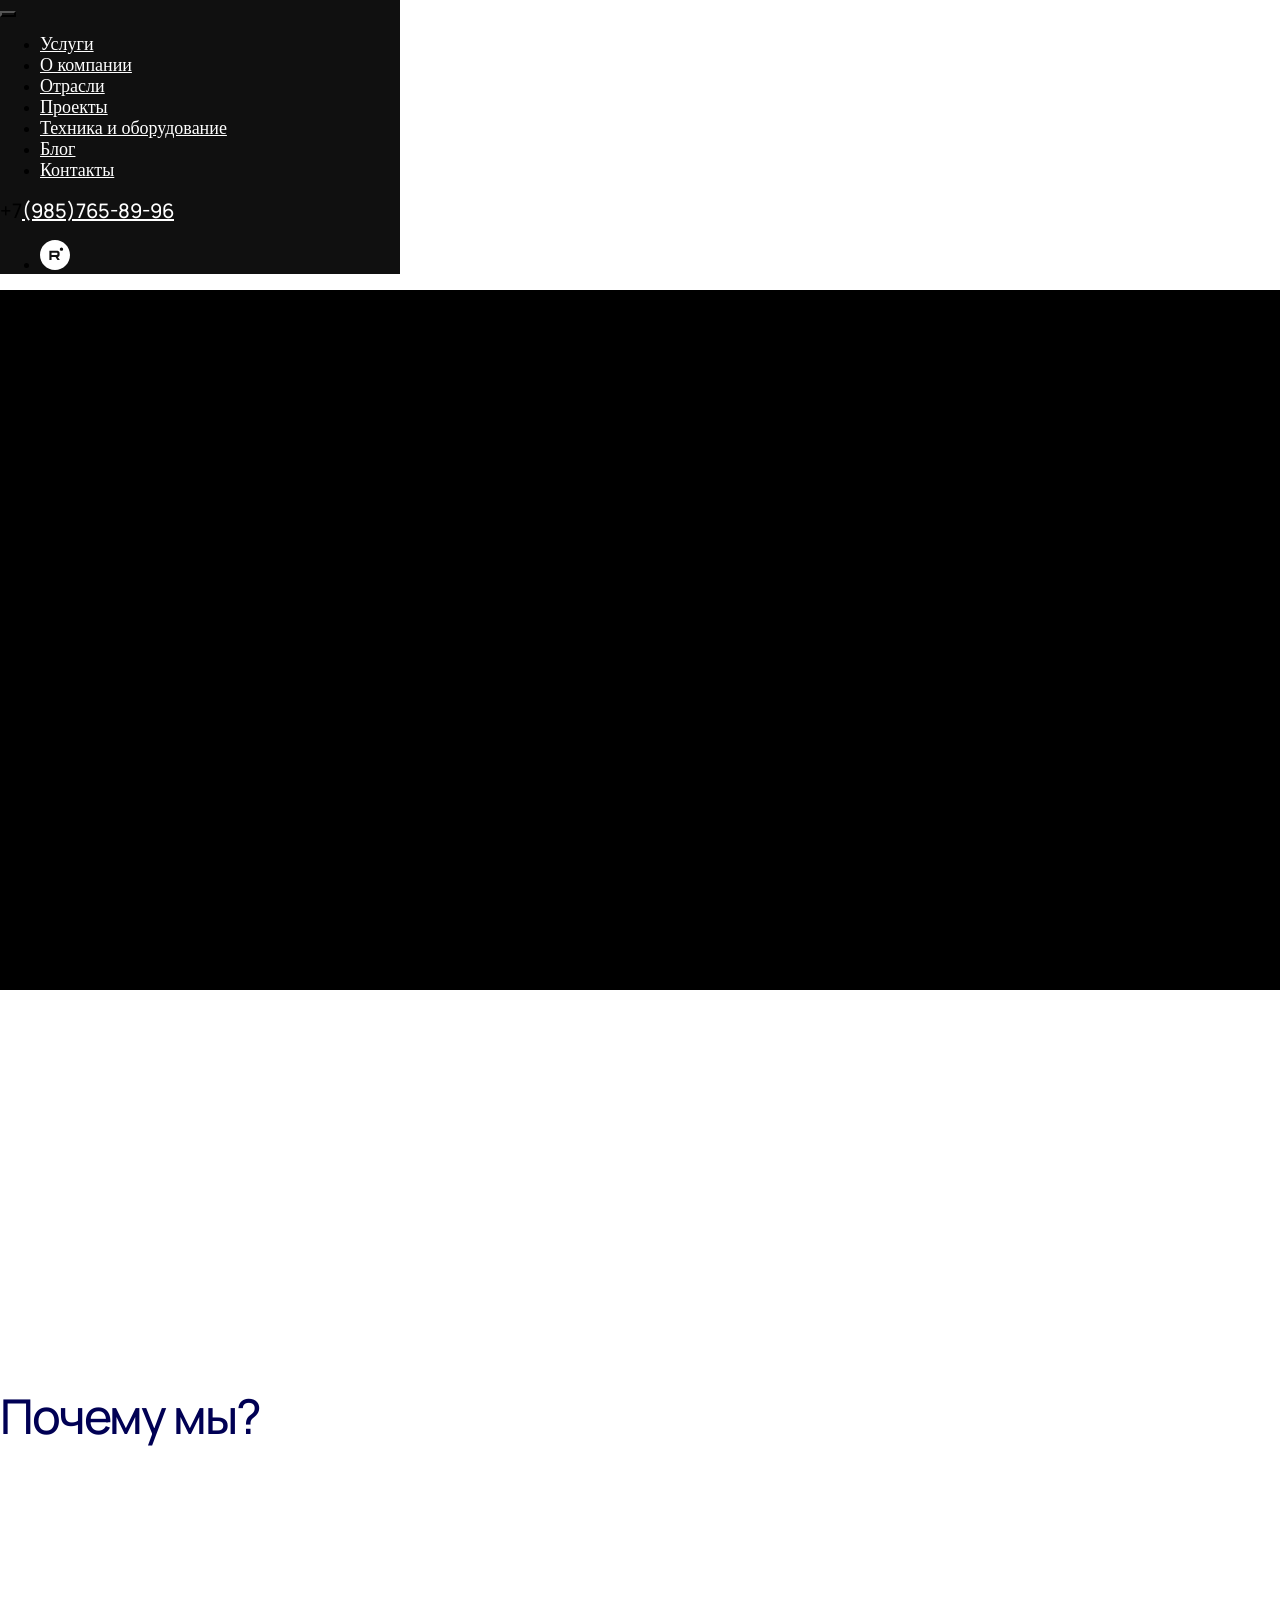
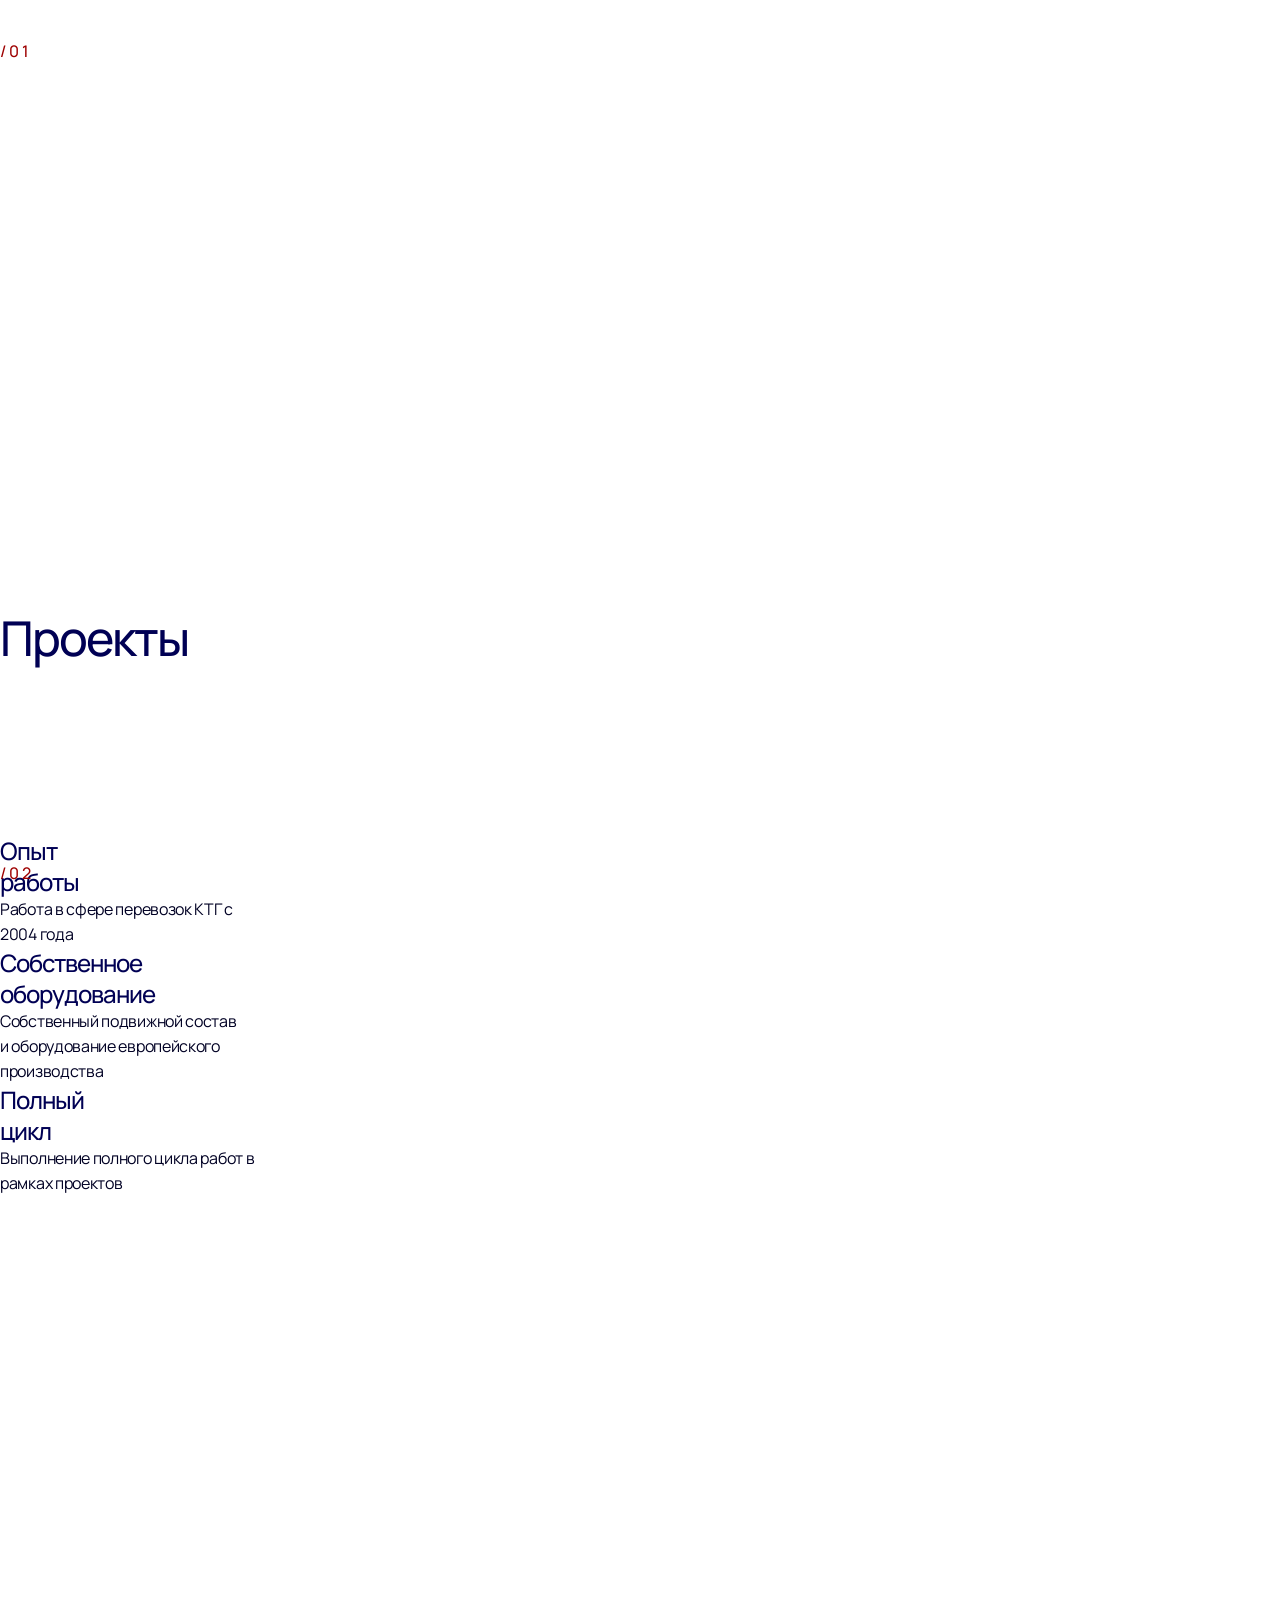
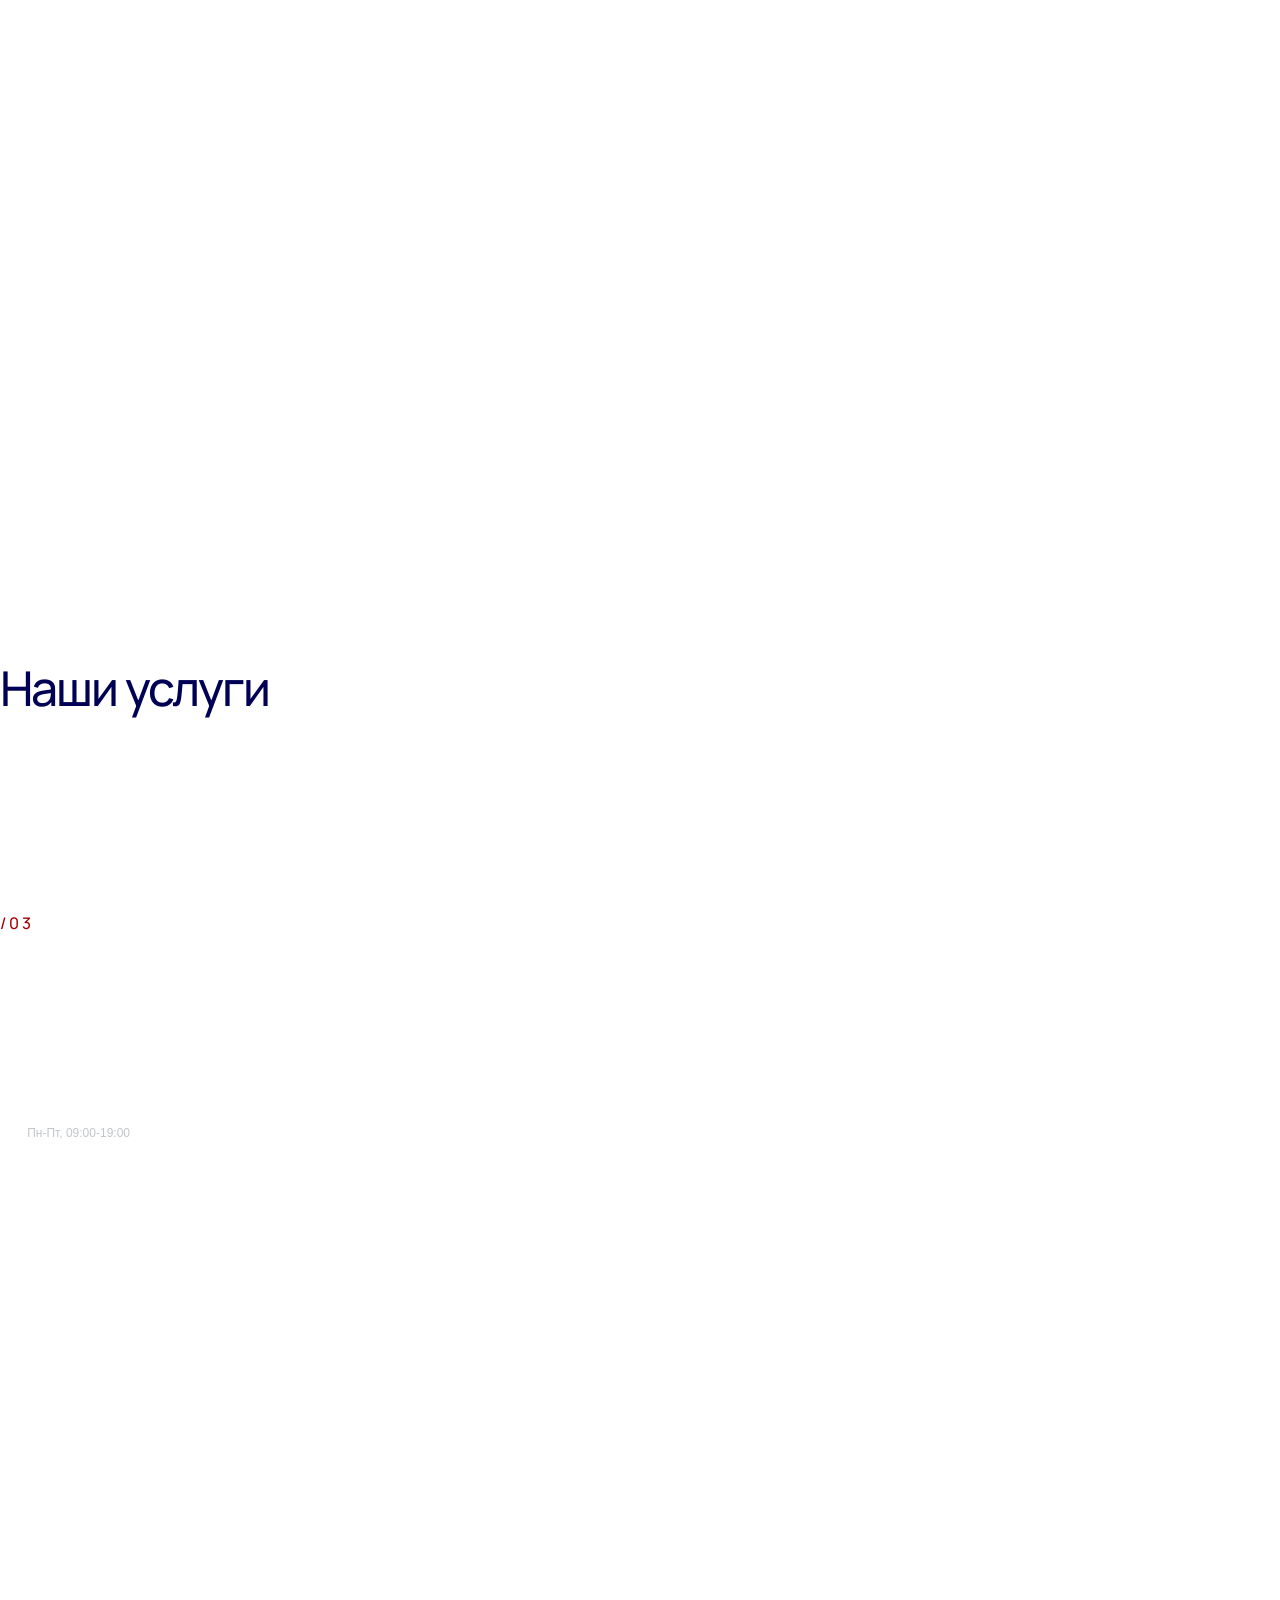
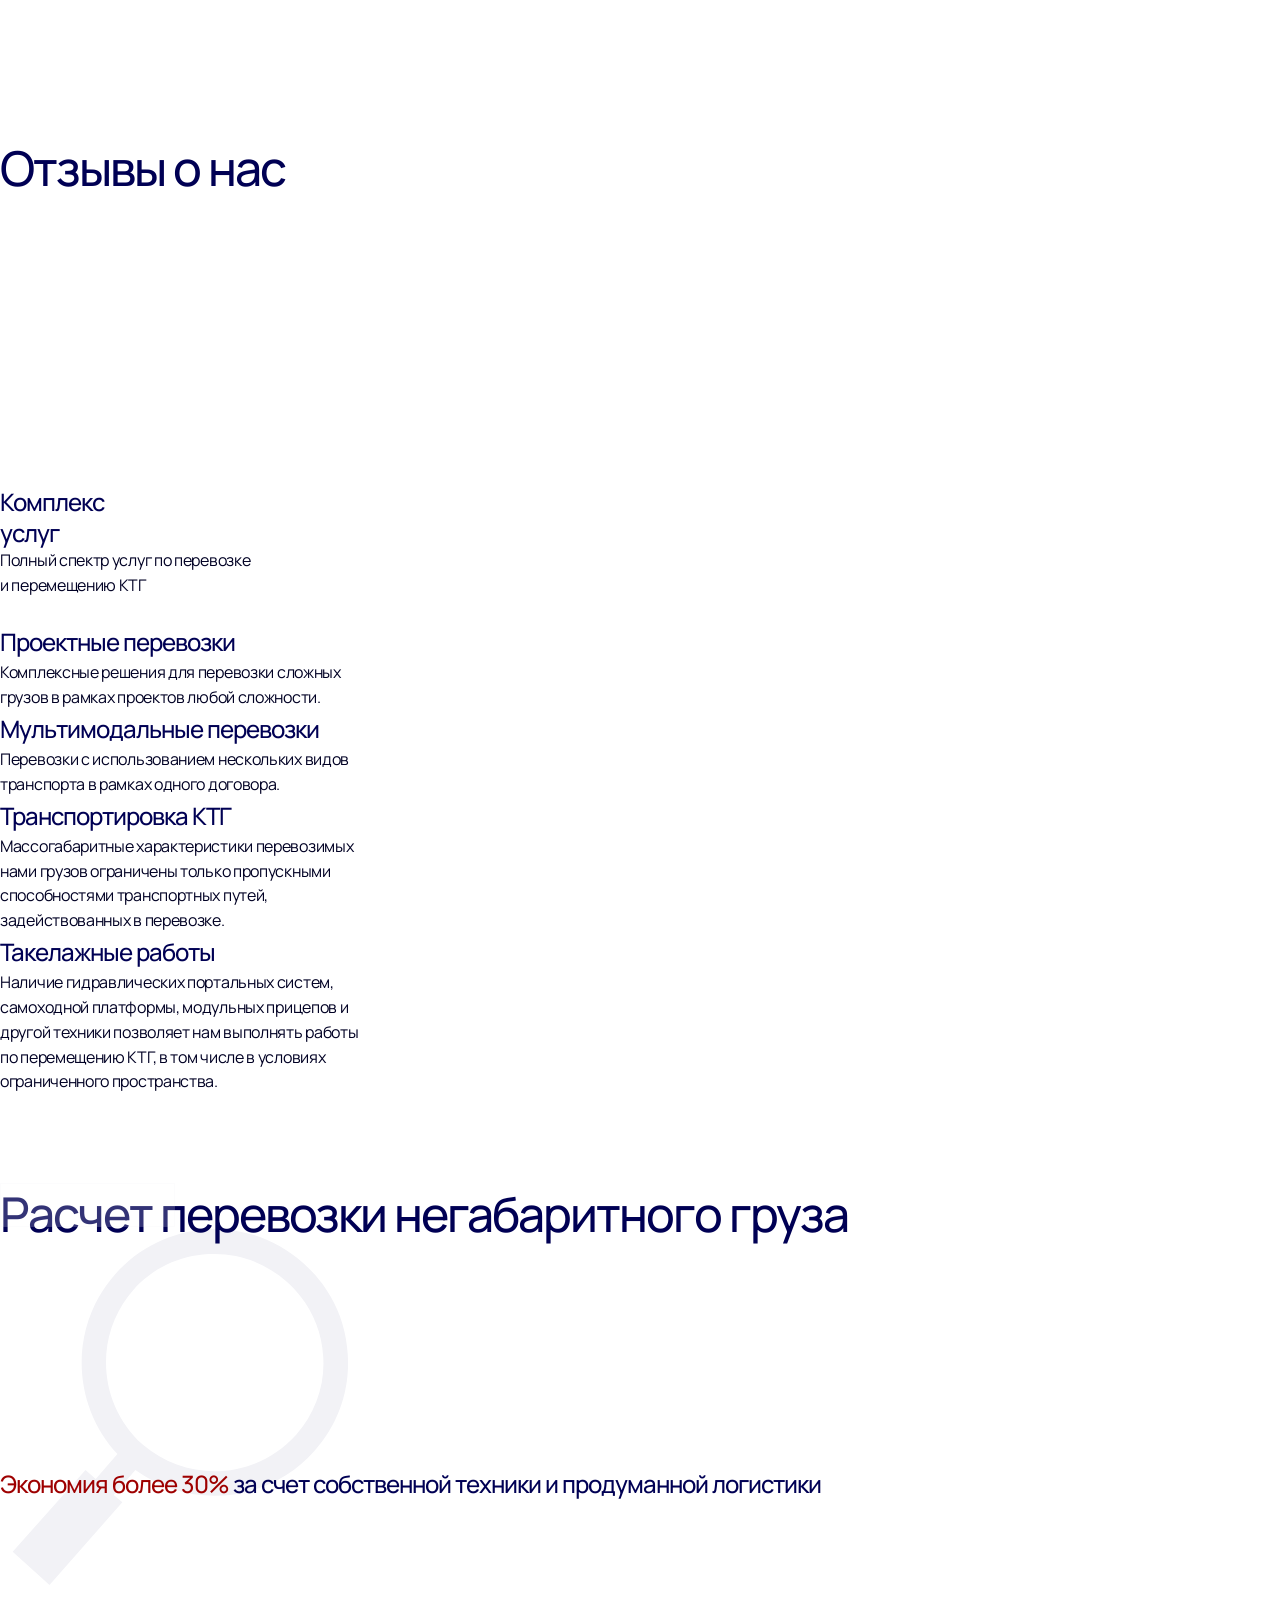
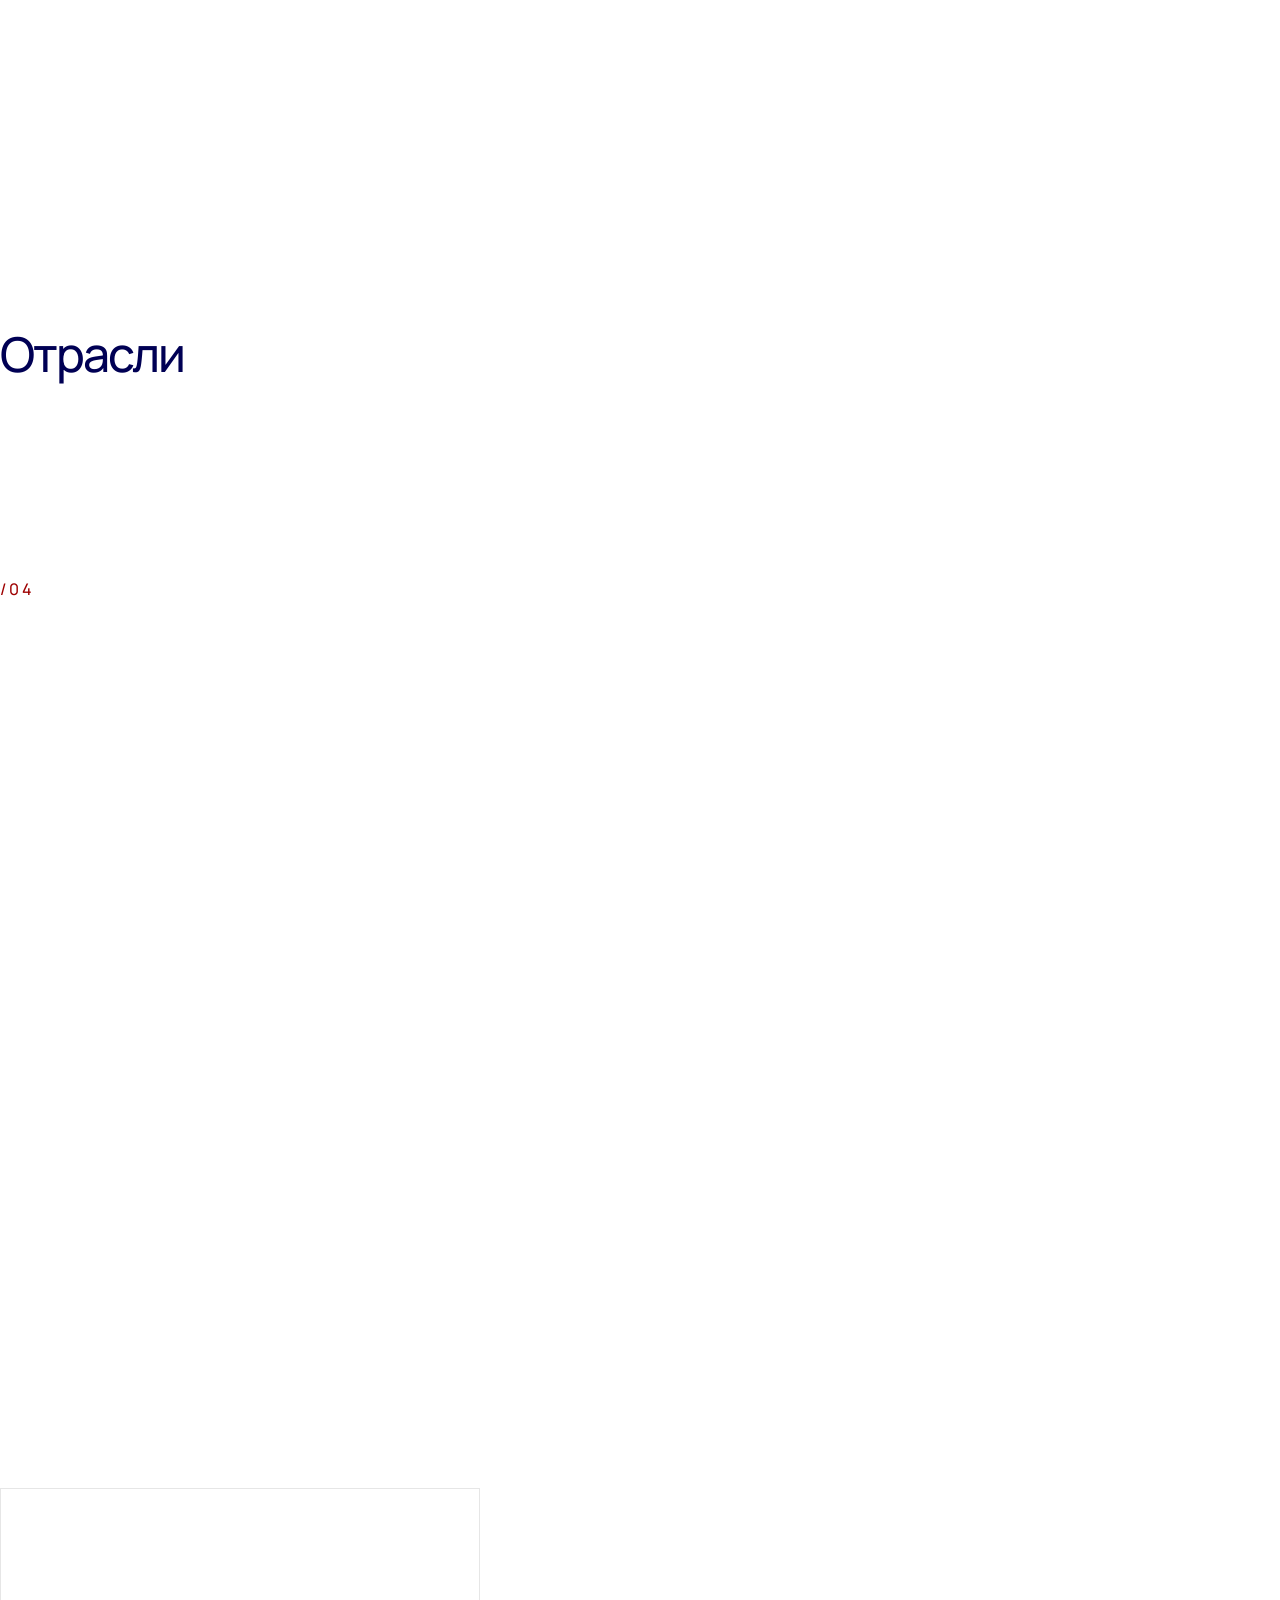
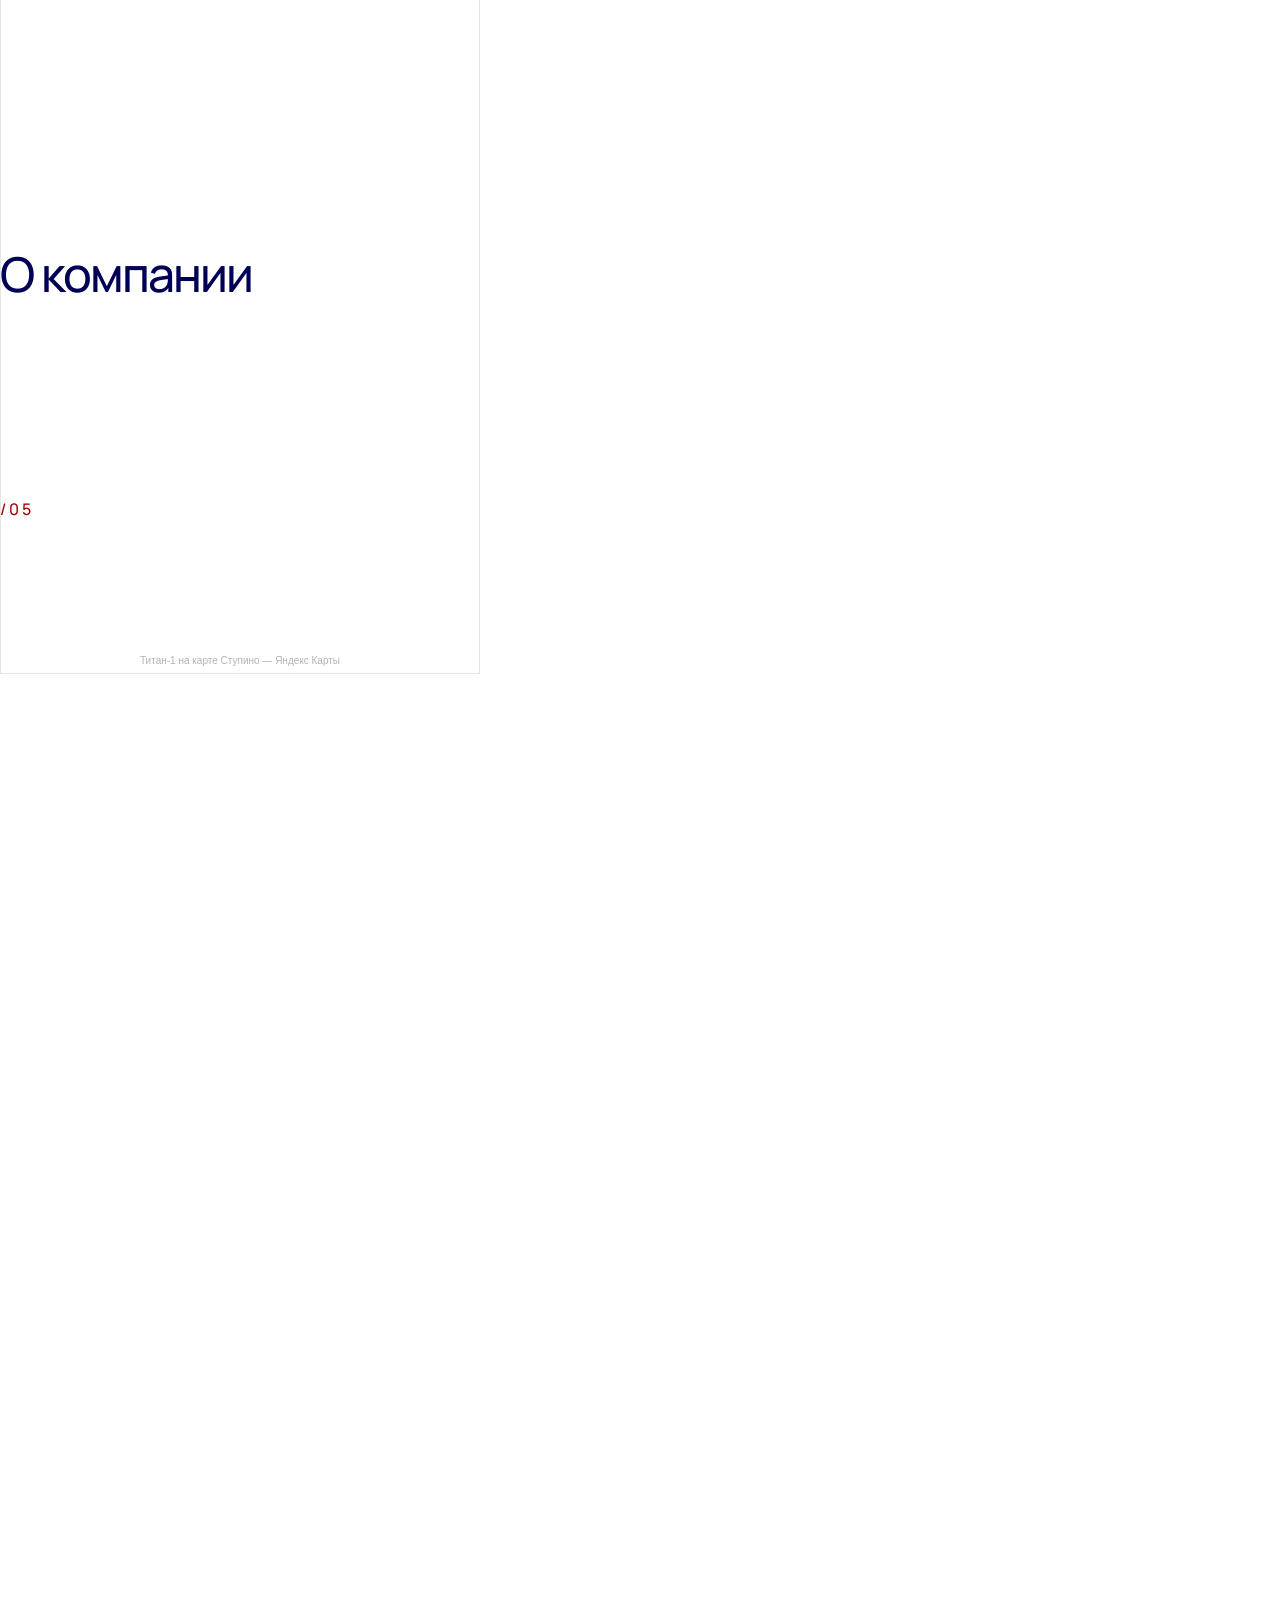
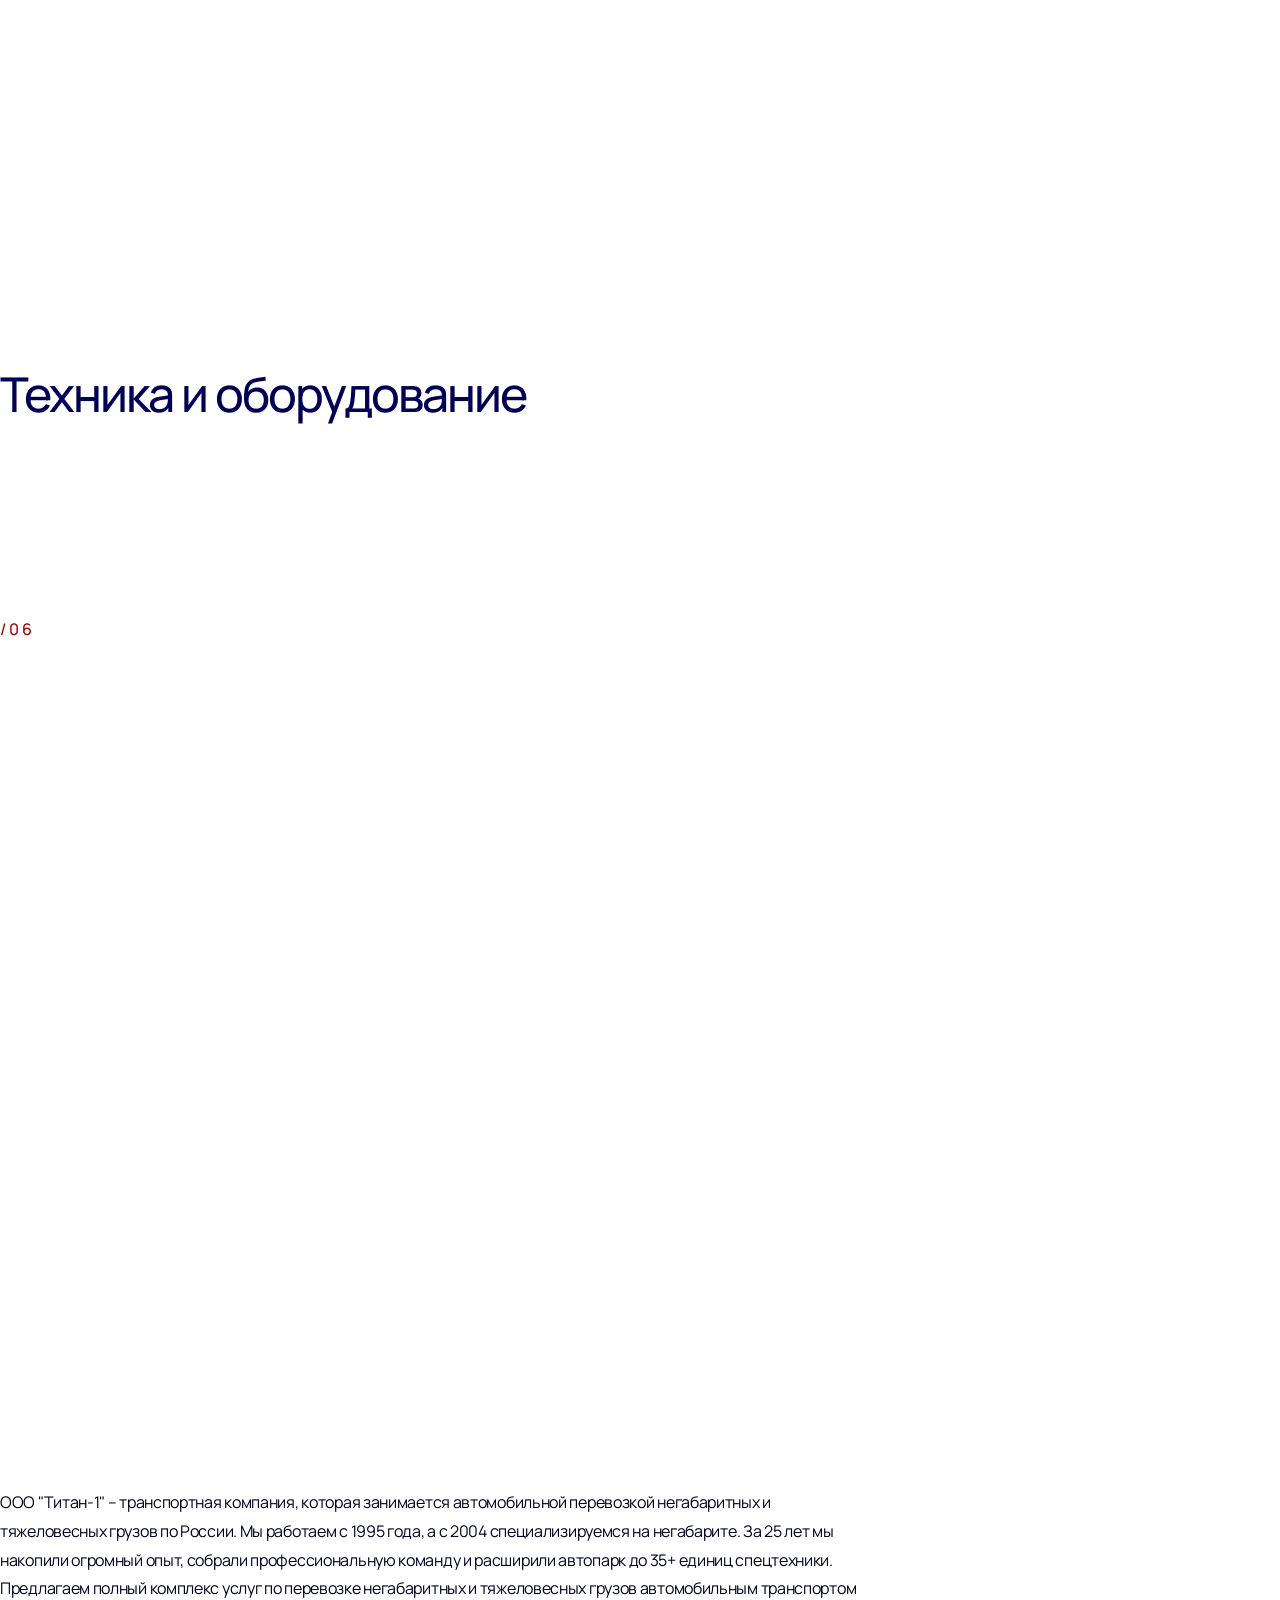
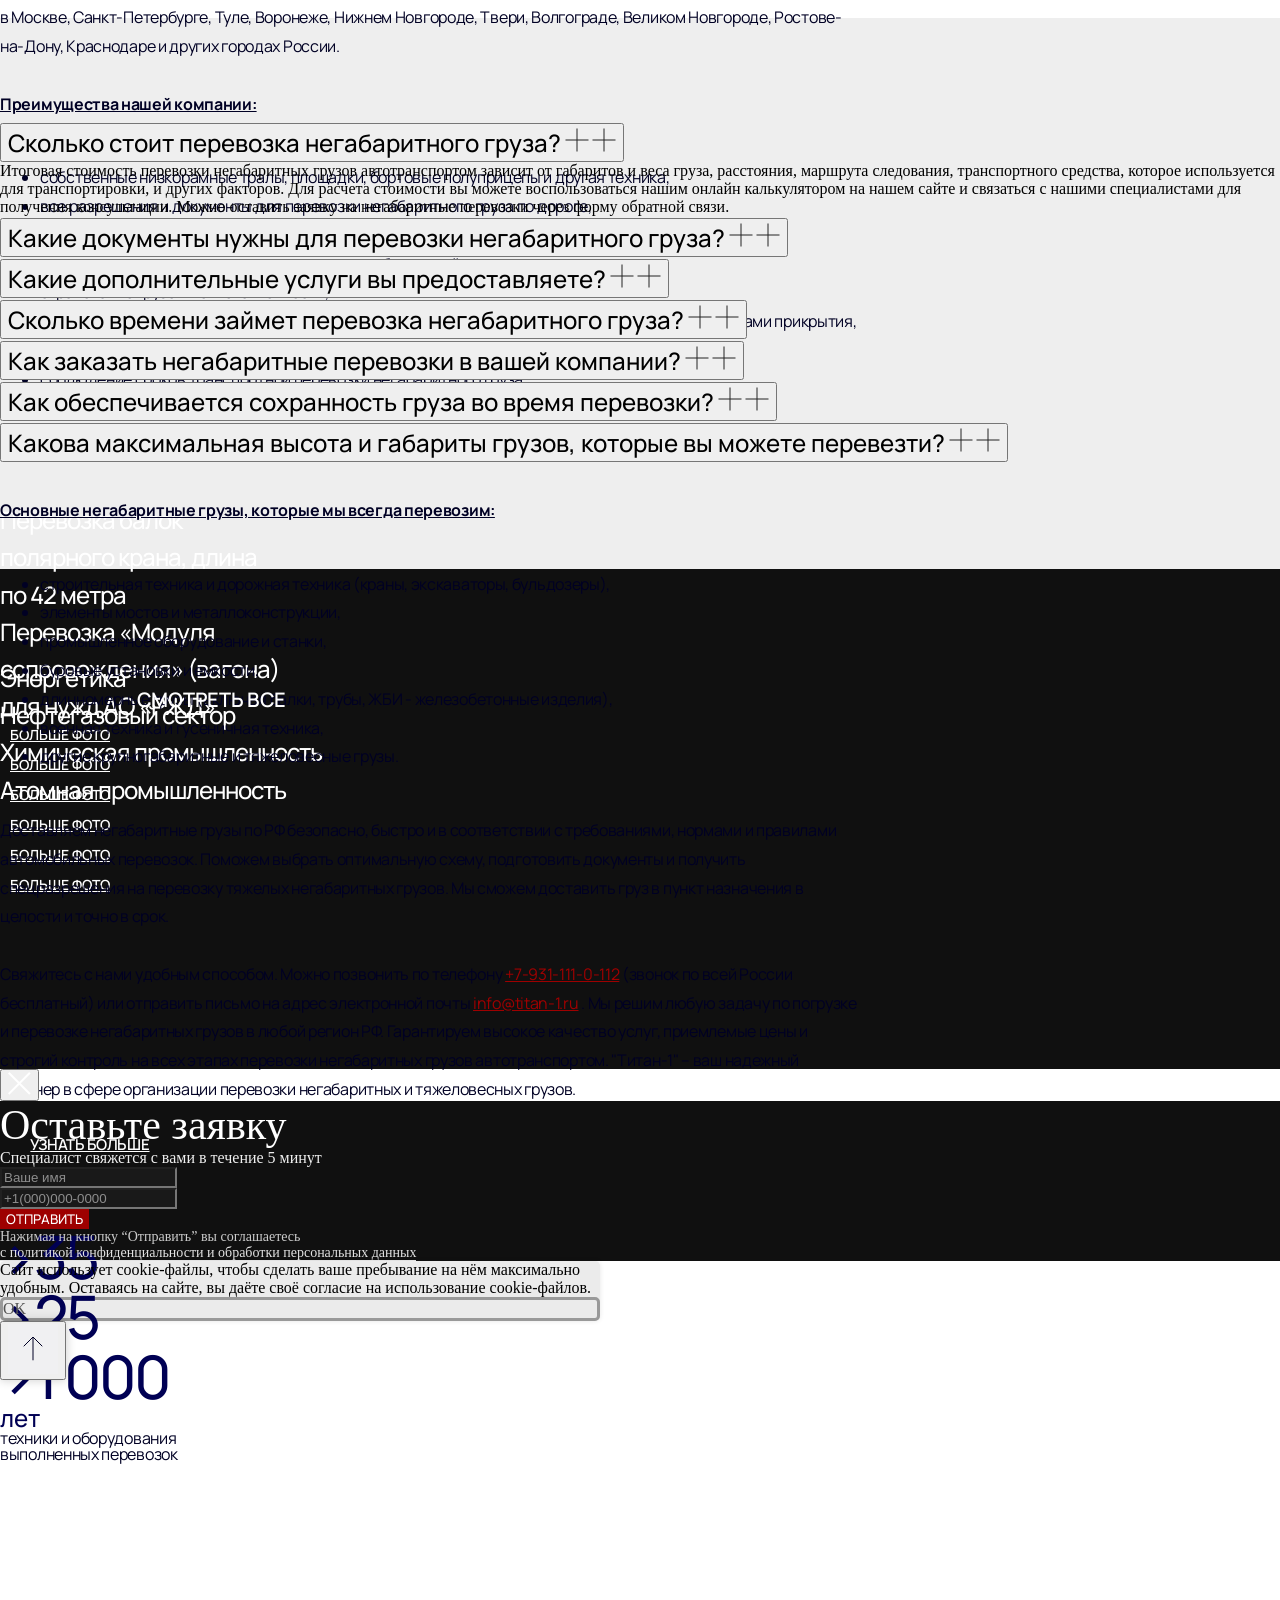
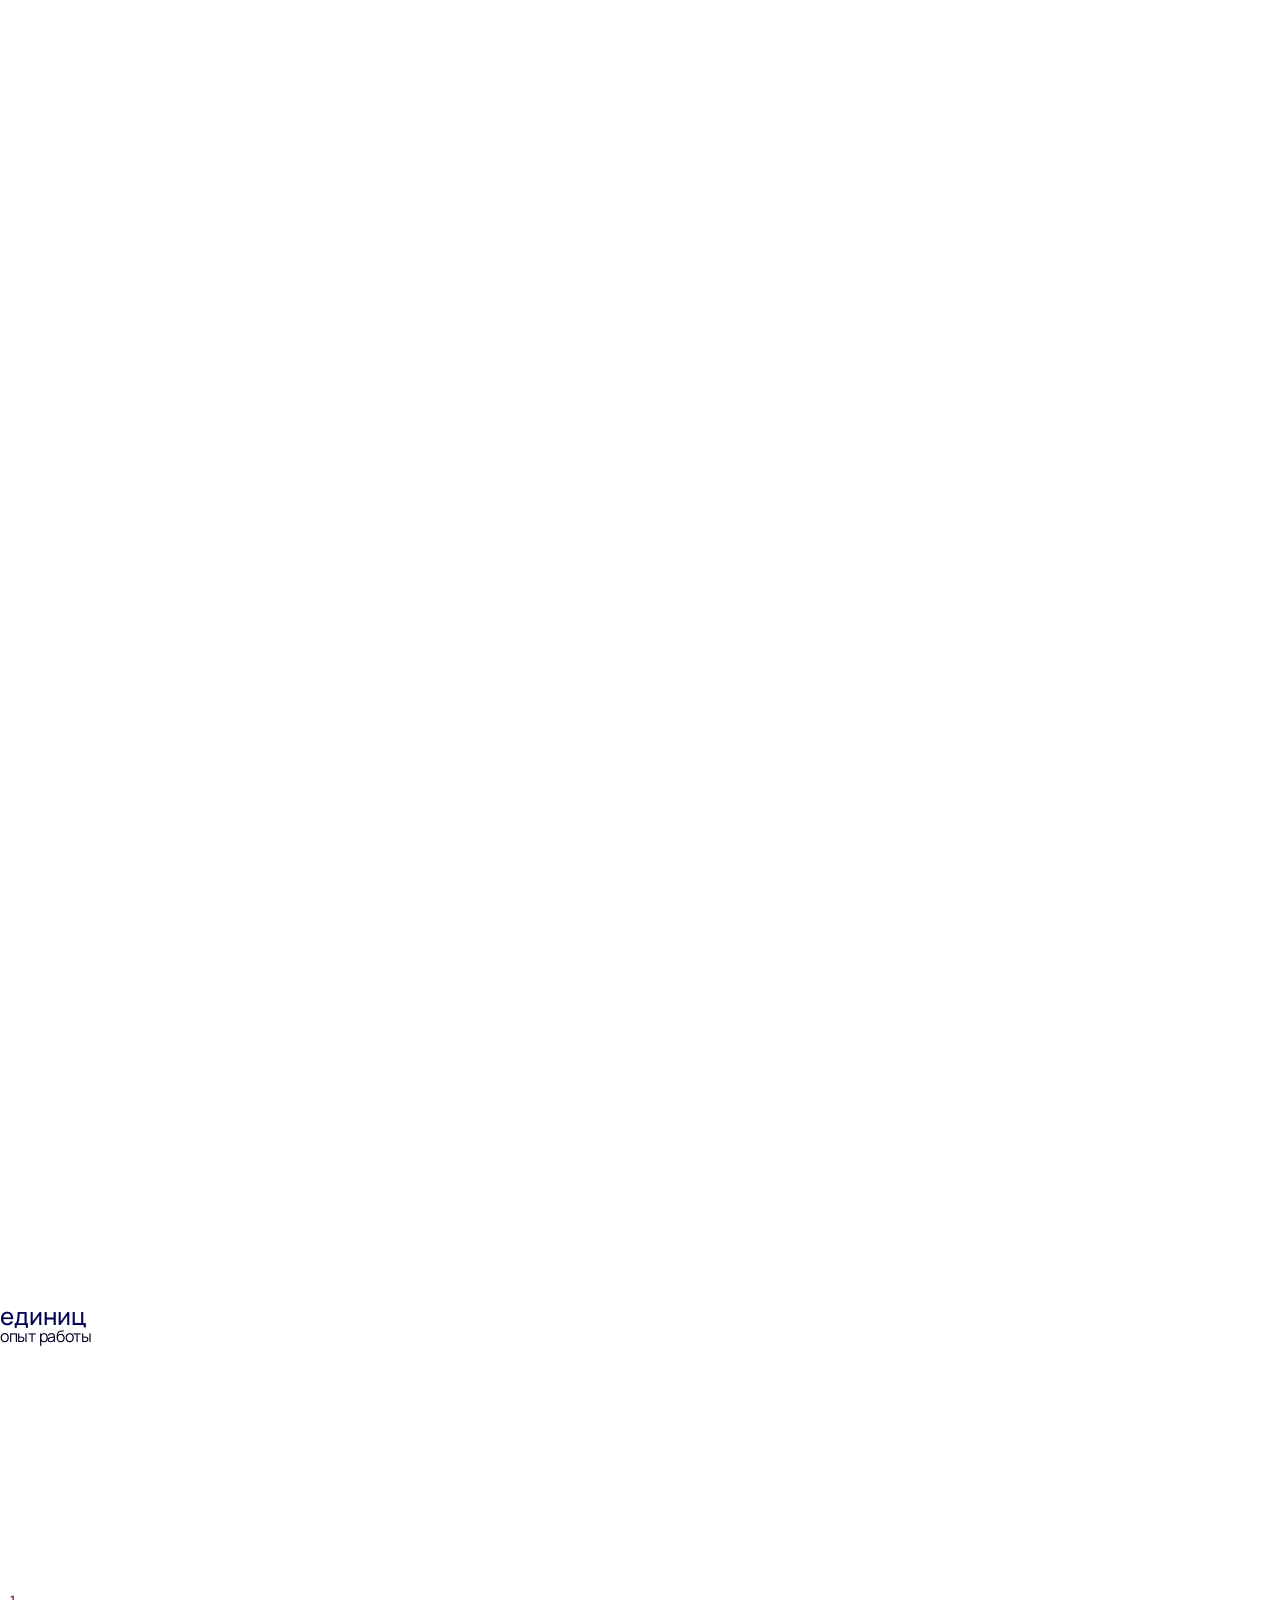
==== index.html @ ffcd38fb "Add files via upload" ====
<!DOCTYPE html> <html> <head> <meta charset="utf-8" /> <meta http-equiv="Content-Type" content="text/html; charset=utf-8" /> <meta name="viewport" content="width=device-width, initial-scale=1.0" /> <meta name="yandex-verification" content="7648b13431cf0b33" /> <!--metatextblock--> <title>Перевозка негабаритных грузов своим автотранспортом по России ǀ Титан-1</title> <meta name="description" content="Перевозка негабаритных грузов по Москве и России от компании Титан-1. Большой опыт, современная техника, оптимальные маршруты доставки. Оперативность, надежность и строгое соблюдение сроков. Закажите негабаритные перевозки по номеру +7-931-111-0-112." /> <meta property="og:url" content="https://titan-1.ru" /> <meta property="og:title" content="Перевозка негабаритных грузов ǀ Доставка по Москве и России ǀ Титан-1" /> <meta property="og:description" content="Перевозка негабаритных грузов по Москве и России от компании Титан-1. Большой опыт, современная техника, оптимальные маршруты доставки. Оперативность, надежность и строгое соблюдение сроков. Закажите негабаритные перевозки в нашей компании по номеру +7 (9" /> <meta property="og:type" content="website" /> <meta property="og:image" content="https://static.tildacdn.com/tild3237-3465-4938-a364-366362383933/titan-1_badge.jpg" /> <link rel="canonical" href="index.html"> <!--/metatextblock--> <meta name="format-detection" content="telephone=no" /> <meta http-equiv="x-dns-prefetch-control" content="on"> <link rel="dns-prefetch" href="https://ws.tildacdn.com"> <link rel="dns-prefetch" href="https://static.tildacdn.com"> <!--favicons--> <link rel="icon" type="image/x-icon" sizes="32x32" href="https://static.tildacdn.com/tild3336-3438-4132-b736-303166326530/titan-1_favicon.svg" media="(prefers-color-scheme: light)"/> <link rel="icon" type="image/x-icon" sizes="32x32" href="https://static.tildacdn.com/tild3265-6465-4565-a565-646432323664/titan-1_favicon_whit.svg" media="(prefers-color-scheme: dark)"/> <link rel="icon" type="image/svg+xml" sizes="any" href="https://static.tildacdn.com/tild3734-3866-4434-b933-393663383332/titan-1_favicon.svg"> <link rel="apple-touch-icon" type="image/png" href="https://static.tildacdn.com/tild6231-3735-4333-b534-376336306336/titan-1_favicon.png"> <link rel="icon" type="image/png" sizes="192x192" href="https://static.tildacdn.com/tild6231-3735-4333-b534-376336306336/titan-1_favicon.png"> <!--/favicons--> <!-- Assets --> <script src="https://neo.tildacdn.com/js/tilda-fallback-1.0.min.js" async charset="utf-8"></script> <link rel="stylesheet" href="https://static.tildacdn.com/css/tilda-grid-3.0.min.css" type="text/css" media="all" onerror="this.loaderr='y';"/> <link rel="stylesheet" href="https://static.tildacdn.com/ws/project7784959/tilda-blocks-page39754876.min.css?t=1776852363" type="text/css" media="all" onerror="this.loaderr='y';" /> <link rel="preconnect" href="https://fonts.gstatic.com"> <link href="https://fonts.googleapis.com/css2?family=Manrope:wght@300;400;500;600;700&subset=latin,cyrillic&display=swap" rel="stylesheet"> <link rel="stylesheet" href="https://static.tildacdn.com/css/tilda-animation-2.0.min.css" type="text/css" media="all" onerror="this.loaderr='y';" /> <link rel="stylesheet" href="https://static.tildacdn.com/css/tilda-menu-widgeticons-1.0.min.css" type="text/css" media="all" onerror="this.loaderr='y';" /> <link rel="stylesheet" href="https://static.tildacdn.com/css/tilda-forms-1.0.min.css" type="text/css" media="all" onerror="this.loaderr='y';" /> <link rel="stylesheet" href="https://static.tildacdn.com/css/tilda-popup-1.1.min.css" type="text/css" media="print" onload="this.media='all';" onerror="this.loaderr='y';" /> <noscript><link rel="stylesheet" href="https://static.tildacdn.com/css/tilda-popup-1.1.min.css" type="text/css" media="all" /></noscript> <script nomodule src="https://static.tildacdn.com/js/tilda-polyfill-1.0.min.js" charset="utf-8"></script> <script type="text/javascript">function t_onReady(func) {if(document.readyState!='loading') {func();} else {document.addEventListener('DOMContentLoaded',func);}}
function t_onFuncLoad(funcName,okFunc,time) {if(typeof window[funcName]==='function') {okFunc();} else {setTimeout(function() {t_onFuncLoad(funcName,okFunc,time);},(time||100));}}function t396_initialScale(t){var e=document.getElementById("rec"+t);if(e){var i=e.querySelector(".t396__artboard");if(i){window.tn_scale_initial_window_width||(window.tn_scale_initial_window_width=document.documentElement.clientWidth);var a=window.tn_scale_initial_window_width,r=[],n,l=i.getAttribute("data-artboard-screens");if(l){l=l.split(",");for(var o=0;o<l.length;o++)r[o]=parseInt(l[o],10)}else r=[320,480,640,960,1200];for(var o=0;o<r.length;o++){var d=r[o];a>=d&&(n=d)}var _="edit"===window.allrecords.getAttribute("data-tilda-mode"),c="center"===t396_getFieldValue(i,"valign",n,r),s="grid"===t396_getFieldValue(i,"upscale",n,r),w=t396_getFieldValue(i,"height_vh",n,r),g=t396_getFieldValue(i,"height",n,r),u=!!window.opr&&!!window.opr.addons||!!window.opera||-1!==navigator.userAgent.indexOf(" OPR/");if(!_&&c&&!s&&!w&&g&&!u){var h=parseFloat((a/n).toFixed(3)),f=[i,i.querySelector(".t396__carrier"),i.querySelector(".t396__filter")],v=Math.floor(parseInt(g,10)*h)+"px",p;i.style.setProperty("--initial-scale-height",v);for(var o=0;o<f.length;o++)f[o].style.setProperty("height","var(--initial-scale-height)");t396_scaleInitial__getElementsToScale(i).forEach((function(t){t.style.zoom=h}))}}}}function t396_scaleInitial__getElementsToScale(t){return t?Array.prototype.slice.call(t.children).filter((function(t){return t&&(t.classList.contains("t396__elem")||t.classList.contains("t396__group"))})):[]}function t396_getFieldValue(t,e,i,a){var r,n=a[a.length-1];if(!(r=i===n?t.getAttribute("data-artboard-"+e):t.getAttribute("data-artboard-"+e+"-res-"+i)))for(var l=0;l<a.length;l++){var o=a[l];if(!(o<=i)&&(r=o===n?t.getAttribute("data-artboard-"+e):t.getAttribute("data-artboard-"+e+"-res-"+o)))break}return r}window.TN_SCALE_INITIAL_VER="1.0",window.tn_scale_initial_window_width=null;</script> <script src="https://static.tildacdn.com/js/jquery-1.10.2.min.js" charset="utf-8" onerror="this.loaderr='y';"></script> <script src="https://static.tildacdn.com/js/tilda-scripts-3.0.min.js" charset="utf-8" defer onerror="this.loaderr='y';"></script> <script src="https://static.tildacdn.com/ws/project7784959/tilda-blocks-page39754876.min.js?t=1776852363" charset="utf-8" async onerror="this.loaderr='y';"></script> <script src="https://static.tildacdn.com/js/tilda-lazyload-1.0.min.js" charset="utf-8" async onerror="this.loaderr='y';"></script> <script src="https://static.tildacdn.com/js/tilda-animation-2.0.min.js" charset="utf-8" async onerror="this.loaderr='y';"></script> <script src="https://static.tildacdn.com/js/tilda-menu-1.0.min.js" charset="utf-8" async onerror="this.loaderr='y';"></script> <script src="https://static.tildacdn.com/js/tilda-menu-widgeticons-1.0.min.js" charset="utf-8" async onerror="this.loaderr='y';"></script> <script src="https://static.tildacdn.com/js/tilda-zero-1.1.min.js" charset="utf-8" async onerror="this.loaderr='y';"></script> <script src="https://static.tildacdn.com/js/tilda-forms-1.0.min.js" charset="utf-8" async onerror="this.loaderr='y';"></script> <script src="https://static.tildacdn.com/js/tilda-popup-1.0.min.js" charset="utf-8" async onerror="this.loaderr='y';"></script> <script src="https://static.tildacdn.com/js/tilda-zero-forms-1.0.min.js" charset="utf-8" async onerror="this.loaderr='y';"></script> <script src="https://static.tildacdn.com/js/tilda-animation-sbs-1.0.min.js" charset="utf-8" async onerror="this.loaderr='y';"></script> <script src="https://static.tildacdn.com/js/tilda-zero-scale-1.0.min.js" charset="utf-8" async onerror="this.loaderr='y';"></script> <script src="https://static.tildacdn.com/js/tilda-skiplink-1.0.min.js" charset="utf-8" async onerror="this.loaderr='y';"></script> <script src="https://static.tildacdn.com/js/tilda-events-1.0.min.js" charset="utf-8" async onerror="this.loaderr='y';"></script> <!-- nominify begin --><meta name="google-site-verification" content="UZShu1niKLk84uFcO-FVJx3WVM7cpMxiiZ5kRpmUTmI" /> <!-- Yandex.Metrika counter 95854518 --> <script>
  window.addEventListener("load", function() {
    setTimeout(() => {
      (function(m,e,t,r,i,k,a){m[i]=m[i]||function(){(m[i].a=m[i].a||[]).push(arguments)};m[i].l=1*new Date();for (var j = 0; j < document.scripts.length; j++) {if (document.scripts[j].src === r) { return; }}k=e.createElement(t),a=e.getElementsByTagName(t)[0],k.defer=1,k.src=r,a.parentNode.insertBefore(k,a)})(window, document, 'script', 'https://mc.yandex.ru/metrika/tag.js', 'ym');ym(95854518, 'init', {clickmap:true,trackLinks:true,accurateTrackBounce:true,webvisor: true,});
    }, 2500)
  });
</script> <!-- / Yandex.Metrika counter 95854518 --><!-- nominify end --><!-- nominify begin --><script type="application/ld+json">
{
	"@context": "http://schema.org/",
	"@type": "Product",
	"name": "Негабаритные грузоперевозки",
	"image": "https://static.tildacdn.com/tild6533-6662-4662-a461-316335663965/titan-1_logo_white_2.svg",
	"description": "Перевозки негабаритных грузов по Москве и Центральной части России",
	"brand": {
		"@type": "Brand",
		"name": "Титан-1"
	},
	"aggregateRating": {
		"@type": "AggregateRating",
		"ratingValue" : "5",
		"ratingCount" : "30",
		"reviewCount" : "25",
		"worstRating" : "1",
		"bestRating" : "5"
	}
}
</script><!-- nominify end --><script type="text/javascript">window.dataLayer=window.dataLayer||[];</script> <script type="text/javascript">(function() {if((/bot|google|yandex|baidu|bing|msn|duckduckbot|teoma|slurp|crawler|spider|robot|crawling|facebook/i.test(navigator.userAgent))===false&&typeof(sessionStorage)!='undefined'&&sessionStorage.getItem('visited')!=='y'&&document.visibilityState){var style=document.createElement('style');style.type='text/css';style.innerHTML='@media screen and (min-width: 980px) {.t-records {opacity: 0;}.t-records_animated {-webkit-transition: opacity ease-in-out .2s;-moz-transition: opacity ease-in-out .2s;-o-transition: opacity ease-in-out .2s;transition: opacity ease-in-out .2s;}.t-records.t-records_visible {opacity: 1;}}';document.getElementsByTagName('head')[0].appendChild(style);function t_setvisRecs(){var alr=document.querySelectorAll('.t-records');Array.prototype.forEach.call(alr,function(el) {el.classList.add("t-records_animated");});setTimeout(function() {Array.prototype.forEach.call(alr,function(el) {el.classList.add("t-records_visible");});sessionStorage.setItem("visited","y");},400);}
document.addEventListener('DOMContentLoaded',t_setvisRecs);}})();</script></head> <body class="t-body" style="margin:0;"> <!--allrecords--> <div id="allrecords" class="t-records" data-hook="blocks-collection-content-node" data-tilda-project-id="7784959" data-tilda-page-id="39754876" data-tilda-formskey="71aea5ee881aec0d23d88a8a87784959" data-tilda-cookie="no" data-tilda-lazy="yes" data-tilda-root-zone="com" data-tilda-project-headcode="yes" data-tilda-page-headcode="yes" data-tilda-project-country="RU"> <div id="rec643030869" class="r t-rec t-rec_pb_0" style="padding-bottom:0px; " data-animationappear="off" data-record-type="131"> <!-- T123 --> <div class="t123"> <div class="t-container_100 "> <div class="t-width t-width_100 "> <!-- nominify begin --> <script>
    var __assign=this&&this.__assign||function(){return(__assign=Object.assign||function(t){for(var i,a=1,s=arguments.length;a<s;a++)for(var n in i=arguments[a])Object.prototype.hasOwnProperty.call(i,n)&&(t[n]=i[n]);return t}).apply(this,arguments)},CountUp=function(){function t(t,i,a){var s=this;this.target=t,this.endVal=i,this.options=a,this.version="2.0.4",this.defaults={startVal:0,decimalPlaces:0,duration:2,useEasing:!0,useGrouping:!0,smartEasingThreshold:999,smartEasingAmount:333,separator:",",decimal:".",prefix:"",suffix:""},this.finalEndVal=null,this.useEasing=!0,this.countDown=!1,this.error="",this.startVal=0,this.paused=!0,this.count=function(t){s.startTime||(s.startTime=t);var i=t-s.startTime;s.remaining=s.duration-i,s.useEasing?s.countDown?s.frameVal=s.startVal-s.easingFn(i,0,s.startVal-s.endVal,s.duration):s.frameVal=s.easingFn(i,s.startVal,s.endVal-s.startVal,s.duration):s.countDown?s.frameVal=s.startVal-(s.startVal-s.endVal)*(i/s.duration):s.frameVal=s.startVal+(s.endVal-s.startVal)*(i/s.duration),s.countDown?s.frameVal=s.frameVal<s.endVal?s.endVal:s.frameVal:s.frameVal=s.frameVal>s.endVal?s.endVal:s.frameVal,s.frameVal=Math.round(s.frameVal*s.decimalMult)/s.decimalMult,s.printValue(s.frameVal),i<s.duration?s.rAF=requestAnimationFrame(s.count):null!==s.finalEndVal?s.update(s.finalEndVal):s.callback&&s.callback()},this.formatNumber=function(t){var i,a,n,e,r,o=t<0?"-":"";if(i=Math.abs(t).toFixed(s.options.decimalPlaces),n=(a=(i+="").split("."))[0],e=a.length>1?s.options.decimal+a[1]:"",s.options.useGrouping){r="";for(var l=0,h=n.length;l<h;++l)0!==l&&l%3==0&&(r=s.options.separator+r),r=n[h-l-1]+r;n=r}return s.options.numerals&&s.options.numerals.length&&(n=n.replace(/[0-9]/g,function(t){return s.options.numerals[+t]}),e=e.replace(/[0-9]/g,function(t){return s.options.numerals[+t]})),o+s.options.prefix+n+e+s.options.suffix},this.easeOutExpo=function(t,i,a,s){return a*(1-Math.pow(2,-10*t/s))*1024/1023+i},this.options=__assign({},this.defaults,a),this.formattingFn=this.options.formattingFn?this.options.formattingFn:this.formatNumber,this.easingFn=this.options.easingFn?this.options.easingFn:this.easeOutExpo,this.startVal=this.validateValue(this.options.startVal),this.frameVal=this.startVal,this.endVal=this.validateValue(i),this.options.decimalPlaces=Math.max(this.options.decimalPlaces),this.decimalMult=Math.pow(10,this.options.decimalPlaces),this.resetDuration(),this.options.separator=String(this.options.separator),this.useEasing=this.options.useEasing,""===this.options.separator&&(this.options.useGrouping=!1),this.el="string"==typeof t?document.getElementById(t):t,this.el?this.printValue(this.startVal):this.error="[CountUp] target is null or undefined"}return t.prototype.determineDirectionAndSmartEasing=function(){var t=this.finalEndVal?this.finalEndVal:this.endVal;this.countDown=this.startVal>t;var i=t-this.startVal;if(Math.abs(i)>this.options.smartEasingThreshold){this.finalEndVal=t;var a=this.countDown?1:-1;this.endVal=t+a*this.options.smartEasingAmount,this.duration=this.duration/2}else this.endVal=t,this.finalEndVal=null;this.finalEndVal?this.useEasing=!1:this.useEasing=this.options.useEasing},t.prototype.start=function(t){this.error||(this.callback=t,this.duration>0?(this.determineDirectionAndSmartEasing(),this.paused=!1,this.rAF=requestAnimationFrame(this.count)):this.printValue(this.endVal))},t.prototype.pauseResume=function(){this.paused?(this.startTime=null,this.duration=this.remaining,this.startVal=this.frameVal,this.determineDirectionAndSmartEasing(),this.rAF=requestAnimationFrame(this.count)):cancelAnimationFrame(this.rAF),this.paused=!this.paused},t.prototype.reset=function(){cancelAnimationFrame(this.rAF),this.paused=!0,this.resetDuration(),this.startVal=this.validateValue(this.options.startVal),this.frameVal=this.startVal,this.printValue(this.startVal)},t.prototype.update=function(t){cancelAnimationFrame(this.rAF),this.startTime=null,this.endVal=this.validateValue(t),this.endVal!==this.frameVal&&(this.startVal=this.frameVal,this.finalEndVal||this.resetDuration(),this.determineDirectionAndSmartEasing(),this.rAF=requestAnimationFrame(this.count))},t.prototype.printValue=function(t){var i=this.formattingFn(t);"INPUT"===this.el.tagName?this.el.value=i:"text"===this.el.tagName||"tspan"===this.el.tagName?this.el.textContent=i:this.el.innerHTML=i},t.prototype.ensureNumber=function(t){return"number"==typeof t&&!isNaN(t)},t.prototype.validateValue=function(t){var i=Number(t);return this.ensureNumber(i)?i:(this.error="[CountUp] invalid start or end value: "+t,null)},t.prototype.resetDuration=function(){this.startTime=null,this.duration=1e3*Number(this.options.duration),this.remaining=this.duration},t}();
function checkVisible(elm, bottom) {bottom = bottom || 0;var rect = elm.getBoundingClientRect();var viewHeight = Math.max(document.documentElement.clientHeight, window.innerHeight);return !(rect.bottom < 0 || rect.top - viewHeight >= bottom);}
</script> <!-- nominify end --> </div> </div> </div> </div> <div id="rec643030870" class="r t-rec t-rec_pt_0 t-rec_pb_0" style="padding-top:0px;padding-bottom:0px; " data-animationappear="off" data-record-type="131"> <!-- T123 --> <div class="t123"> <div class="t-container_100 "> <div class="t-width t-width_100 "> <!-- nominify begin --> <script>
    // $("body").css("overflow","hidden");
    $(document).ready(function() {
        setTimeout(function() {
            // $("#rec643030866").delay(2500).fadeOut('slow'); 
            // $("body").css("overflow","");
            window.dispatchEvent(new Event('resize'));
        }, 3000);
    });
    $(window).on('load', function () {
        // $("#rec643030866").delay(2500).fadeOut('slow');
        setTimeout(function() {  
        // $("body").css("overflow","hidden"); 
        window.dispatchEvent(new Event('resize'));    
        }, 400);
    });
</script> <!-- nominify end --> </div> </div> </div> </div> <div id="rec772213741" class="r t-rec" style=" " data-animationappear="off" data-record-type="131"> <!-- T123 --> <div class="t123"> <div class="t-container_100 "> <div class="t-width t-width_100 "> <!-- nominify begin --> <script>$(document).ready(function(){ var id = 'tildoshnaya_counter_0xyBGM166d' ; var elem = $('.tn-elem__6430308661694765486718 .tn-atom').attr('id', id);var options = { startVal: 0 , decimalPlaces: 0, duration: 3,separator: ',', decimal: '.', prefix: '', suffix: '', }; var already = 0; if (already == 0) {if (checkVisible(elem[0])) {var demo = new CountUp(id, 100, options);if (!demo.error) {demo.start();} else {console.error(demo.error);}already = 1;}} $(window).scroll(function(){ if (already == 0) { if (checkVisible(elem[0])) { var demo = new CountUp(id, 100, options); if (!demo.error) { demo.start(); } else { console.error(demo.error); } already = 1; } } });})</script> <!-- nominify end --> </div> </div> </div> </div> <div id="rec643030871" class="r t-rec" style=" " data-animationappear="off" data-record-type="131"> <!-- T123 --> <div class="t123"> <div class="t-container_100 "> <div class="t-width t-width_100 "> <!-- nominify begin --> <script>
    setTimeout(function() {
  $('.bg-1').addClass('none');
}, 4500);
</script> <style>
    .none {
        display:none;
    }
</style> <!--Фиксируем шторы и прелоудер, при загрузке страницы--> <style>
#rec640417132,
.bg-1 {
  position: fixed;
  left: 0;
  top: 0;
  right:0;
  bottom:0;
  z-index: 100005;
}
</style> <!-- nominify end --> </div> </div> </div> </div> <div id="rec646435018" class="r t-rec t-rec_pt_0 t-rec_pb_0 t-screenmax-980px" style="padding-top:0px;padding-bottom:0px; " data-animationappear="off" data-record-type="121" data-alias-record-type="450" data-screen-max="980px"> <!-- t450 --> <div id="nav646435018marker"></div> <div class="t450__overlay"> <div class="t450__overlay_bg"
style=" "> </div> </div> <div id="nav646435018" class="t450 " data-tooltip-hook="#menuopen"
style="max-width: 400px;background-color: #101010;"> <button type="button"
class="t450__close-button t450__close t450_opened "
style="background-color: #101010;" aria-label="Close menu"> <div class="t450__close_icon" style="color:#ffffff;"> <span></span> <span></span> <span></span> <span></span> </div> </button> <div class="t450__container t-align_left"> <div class="t450__top"> <nav class="t450__menu"> <ul role="list" class="t450__list t-menu__list"> <li class="t450__list_item"> <a class="t-menu__link-item "
href="https://titan-1.ru/services" data-menu-submenu-hook="" data-menu-item-number="1">
Услуги
</a> </li> <li class="t450__list_item"> <a class="t-menu__link-item "
href="https://titan-1.ru/about-the-company" data-menu-submenu-hook="" data-menu-item-number="2">
О компании
</a> </li> <li class="t450__list_item"> <a class="t-menu__link-item "
href="https://titan-1.ru/industries" data-menu-submenu-hook="" data-menu-item-number="3">
Отрасли
</a> </li> <li class="t450__list_item"> <a class="t-menu__link-item "
href="projects.html" data-menu-submenu-hook="" data-menu-item-number="4">
Проекты
</a> </li> <li class="t450__list_item"> <a class="t-menu__link-item "
href="https://titan-1.ru/machinery-and-equipment" data-menu-submenu-hook="" data-menu-item-number="5">
Техника и оборудование
</a> </li> <li class="t450__list_item"> <a class="t-menu__link-item "
href="blog.html" data-menu-submenu-hook="" data-menu-item-number="6">
Блог
</a> </li> <li class="t450__list_item"> <a class="t-menu__link-item "
href="contacts.html" data-menu-submenu-hook="" data-menu-item-number="7">
Контакты
</a> </li> </ul> </nav> </div> <div class="t450__rightside"> <div class="t450__rightcontainer"> <div class="t450__right_descr t-descr t-descr_xs" field="descr">+7<a href="tel:89857658996" style="color: rgb(255, 255, 255);">(985)765-89-96</a></div> <div class="t450__right_social_links"> <div class="t-sociallinks"> <ul role="list" class="t-sociallinks__wrapper" aria-label="Соц. сети"> <!-- new soclinks --><li class="t-sociallinks__item t-sociallinks__item_rutube"><a href="https://rutube.ru/u/titan1/" target="_blank" rel="nofollow" aria-label="rutube" style="width: 30px; height: 30px;"><svg class="t-sociallinks__svg" xmlns="http://www.w3.org/2000/svg" width="30px" height="30px" viewBox="0 0 48 48" fill="none"> <path d="M24 0C37.2548 0 48 10.7452 48 24C48 37.2548 37.2548 48 24 48C10.7452 48 0 37.2548 0 24C0 10.7452 10.7452 0 24 0ZM27.1963 17.335H15V32H18.4648V27.2285H24.8516L27.8818 32H31.7617L28.4209 27.2061C29.6525 27.0125 30.206 26.6128 30.6621 25.9531C31.1183 25.2934 31.3467 24.2379 31.3467 22.8301V21.7305C31.3467 20.8958 31.2635 20.2361 31.1182 19.7305C30.9728 19.2248 30.724 18.7847 30.3711 18.3896C29.9983 18.0157 29.5833 17.7517 29.085 17.5752C28.5866 17.4211 27.9632 17.333 27.1963 17.333V17.335ZM26.6357 20.5674C27.1126 20.5674 27.4446 20.6558 27.6113 20.8096C27.7778 20.9636 27.8818 21.2497 27.8818 21.667V22.8984C27.8818 23.3383 27.7779 23.6242 27.6113 23.7783C27.4447 23.9323 27.1128 23.998 26.6357 23.998V23.9971H18.4648V20.5674H26.6357ZM34.3809 12.0957C32.9346 12.0958 31.7619 13.2676 31.7617 14.7139C31.7617 16.1603 32.9345 17.333 34.3809 17.333C35.8273 17.333 37 16.1603 37 14.7139C36.9998 13.2676 35.8272 12.0957 34.3809 12.0957Z" fill="#ffffff"/> </svg></a></li><!-- /new soclinks --> </ul> </div> </div> </div> </div> </div> </div> <script>t_onReady(function() {var rec=document.querySelector('#rec646435018');if(!rec) return;rec.setAttribute('data-animationappear','off');rec.style.opacity=1;t_onFuncLoad('t450_initMenu',function() {t450_initMenu('646435018');});});</script> <style>#rec646435018 .t-menu__link-item{}@supports (overflow:-webkit-marquee) and (justify-content:inherit){#rec646435018 .t-menu__link-item,#rec646435018 .t-menu__link-item.t-active{opacity:1 !important;}}</style> <style> #rec646435018 .t450__right_descr{font-size:20px;font-family:'Manrope';font-weight:500;}</style> <style> #rec646435018 a.t-menu__link-item{font-size:18px;color:#ffffff;}</style> <style> #rec646435018 .t450__right_langs_lang a{color:#ffffff;}</style> </div> <div id="rec643030875" class="r t-rec" style=" " data-animationappear="off" data-record-type="396"> <!-- T396 --> <style>#rec643030875 .t396__artboard {height:911px;background-color:#000000;}#rec643030875 .t396__filter {height:911px;}#rec643030875 .t396__carrier{height:911px;background-position:center center;background-attachment:scroll;background-size:cover;background-repeat:no-repeat;}@media screen and (max-width:1919px) {#rec643030875 .t396__artboard,#rec643030875 .t396__filter,#rec643030875 .t396__carrier {height:700px;}#rec643030875 .t396__filter {}#rec643030875 .t396__carrier {background-attachment:scroll;}}@media screen and (max-width:1199px) {#rec643030875 .t396__artboard,#rec643030875 .t396__filter,#rec643030875 .t396__carrier {height:650px;}#rec643030875 .t396__filter {}#rec643030875 .t396__carrier {background-attachment:scroll;}}@media screen and (max-width:959px) {#rec643030875 .t396__artboard,#rec643030875 .t396__filter,#rec643030875 .t396__carrier {height:900px;}#rec643030875 .t396__filter {}#rec643030875 .t396__carrier {background-attachment:scroll;}}@media screen and (max-width:639px) {#rec643030875 .t396__artboard,#rec643030875 .t396__filter,#rec643030875 .t396__carrier {height:400px;}#rec643030875 .t396__filter {}#rec643030875 .t396__carrier {background-attachment:scroll;}}@media screen and (max-width:479px) {#rec643030875 .t396__artboard,#rec643030875 .t396__filter,#rec643030875 .t396__carrier {height:600px;}#rec643030875 .t396__filter {}#rec643030875 .t396__carrier {background-attachment:scroll;}}#rec643030875 .tn-elem[data-elem-id="1693994562938"]{z-index:3;top:calc(455.5px - 50px + 0px);;left:calc(50% - 50% + 0px);;width:100%;height:100%;}#rec643030875 .tn-elem[data-elem-id="1693994562938"] .tn-atom{background-position:center center;border-width:var(--t396-borderwidth,0);border-style:var(--t396-borderstyle,solid);border-color:var(--t396-bordercolor,transparent);transition:background-color var(--t396-speedhover,0s) ease-in-out,color var(--t396-speedhover,0s) ease-in-out,border-color var(--t396-speedhover,0s) ease-in-out,box-shadow var(--t396-shadowshoverspeed,0.2s) ease-in-out;}@media screen and (max-width:1919px){#rec643030875 .tn-elem[data-elem-id="1693994562938"]{display:table;top:calc(455.5px - 50% + 0px);;left:calc(50% - 50% + 0px);;width:100%;height:100%;}}@media screen and (max-width:1199px){#rec643030875 .tn-elem[data-elem-id="1693994562938"]{display:table;}}@media screen and (max-width:959px){#rec643030875 .tn-elem[data-elem-id="1693994562938"]{display:table;}}@media screen and (max-width:639px){#rec643030875 .tn-elem[data-elem-id="1693994562938"]{display:table;}}@media screen and (max-width:479px){#rec643030875 .tn-elem[data-elem-id="1693994562938"]{display:table;}}#rec643030875 .tn-elem[data-elem-id="1693994726284"]{z-index:3;top:calc(455.5px - 50px + 0px);;left:calc(50% - 50% + 0px);;width:100%;height:100%;}#rec643030875 .tn-elem[data-elem-id="1693994726284"] .tn-atom{border-radius:0px 0px 0px 0px;opacity:0.4;background-color:#000000;background-position:center center;border-width:var(--t396-borderwidth,0);border-style:var(--t396-borderstyle,solid);border-color:var(--t396-bordercolor,transparent);transition:background-color var(--t396-speedhover,0s) ease-in-out,color var(--t396-speedhover,0s) ease-in-out,border-color var(--t396-speedhover,0s) ease-in-out,box-shadow var(--t396-shadowshoverspeed,0.2s) ease-in-out;}@media screen and (max-width:1919px){#rec643030875 .tn-elem[data-elem-id="1693994726284"]{display:table;top:calc(455.5px - 50% + 0px);;left:calc(50% - 50% + 0px);;width:100%;height:100%;}}@media screen and (max-width:1199px){#rec643030875 .tn-elem[data-elem-id="1693994726284"]{display:table;}}@media screen and (max-width:959px){#rec643030875 .tn-elem[data-elem-id="1693994726284"]{display:table;}}@media screen and (max-width:639px){#rec643030875 .tn-elem[data-elem-id="1693994726284"]{display:table;}}@media screen and (max-width:479px){#rec643030875 .tn-elem[data-elem-id="1693994726284"]{display:table;}}#rec643030875 .tn-elem[data-elem-id="1694100739399"]{z-index:3;top:calc(911px - 50px + 0px);;left:calc(50% - 50% + 0px);;width:100%;height:50%;}#rec643030875 .tn-elem[data-elem-id="1694100739399"] .tn-atom{border-radius:0px 0px 0px 0px;background-image:linear-gradient(0turn,rgba(0,0,0,1) 0%,rgba(0,0,0,0) 100%);border-width:var(--t396-borderwidth,0);border-style:var(--t396-borderstyle,solid);border-color:var(--t396-bordercolor,transparent);transition:background-color var(--t396-speedhover,0s) ease-in-out,color var(--t396-speedhover,0s) ease-in-out,border-color var(--t396-speedhover,0s) ease-in-out,box-shadow var(--t396-shadowshoverspeed,0.2s) ease-in-out;}@media screen and (max-width:1919px){#rec643030875 .tn-elem[data-elem-id="1694100739399"]{display:table;top:calc(911px - 50% + 10pxpx);;left:calc(50% - 50% + 0px);;width:100%;height:100%;}}@media screen and (max-width:1199px){#rec643030875 .tn-elem[data-elem-id="1694100739399"]{display:table;}}@media screen and (max-width:959px){#rec643030875 .tn-elem[data-elem-id="1694100739399"]{display:table;}}@media screen and (max-width:639px){#rec643030875 .tn-elem[data-elem-id="1694100739399"]{display:table;top:calc(911px - 50% + 0px);;}}@media screen and (max-width:479px){#rec643030875 .tn-elem[data-elem-id="1694100739399"]{display:table;}}#rec643030875 .tn-elem[data-elem-id="1694001238912"]{z-index:3;top:27px;;left:calc(50% - 960px + 50px);;width:195px;height:auto;}#rec643030875 .tn-elem[data-elem-id="1694001238912"] .tn-atom{border-radius:0px 0px 0px 0px;background-position:center center;border-width:var(--t396-borderwidth,0);border-style:var(--t396-borderstyle,solid);border-color:var(--t396-bordercolor,transparent);transition:background-color var(--t396-speedhover,0s) ease-in-out,color var(--t396-speedhover,0s) ease-in-out,border-color var(--t396-speedhover,0s) ease-in-out,box-shadow var(--t396-shadowshoverspeed,0.2s) ease-in-out;}#rec643030875 .tn-elem[data-elem-id="1694001238912"] .tn-atom__img{border-radius:0px 0px 0px 0px;object-position:center center;}@media screen and (max-width:1919px){#rec643030875 .tn-elem[data-elem-id="1694001238912"]{display:table;left:calc(50% - 600px + 20px);;height:auto;}}@media screen and (max-width:1199px){#rec643030875 .tn-elem[data-elem-id="1694001238912"]{display:table;top:30px;;left:calc(50% - 480px + 10px);;width:150px;height:auto;}}@media screen and (max-width:959px){#rec643030875 .tn-elem[data-elem-id="1694001238912"]{display:table;top:20px;;height:auto;}}@media screen and (max-width:639px){#rec643030875 .tn-elem[data-elem-id="1694001238912"]{display:table;left:calc(50% - 240px + 20px);;height:auto;}}@media screen and (max-width:479px){#rec643030875 .tn-elem[data-elem-id="1694001238912"]{display:table;left:calc(50% - 160px + 20px);;height:auto;}}#rec643030875 .tn-elem[data-elem-id="1694771107850"]{color:#ffffff;z-index:3;top:calc(911px - 132px + -120px);;left:calc(50% - 960px + 530px);;width:828px;height:auto;}#rec643030875 .tn-elem[data-elem-id="1694771107850"] .tn-atom{vertical-align:middle;color:#ffffff;font-size:60px;font-family:var(--t-text-font,Arial);line-height:1.1;font-weight:500;letter-spacing:-2px;background-position:center center;border-width:var(--t396-borderwidth,0);border-style:var(--t396-borderstyle,solid);border-color:var(--t396-bordercolor,transparent);transition:background-color var(--t396-speedhover,0s) ease-in-out,color var(--t396-speedhover,0s) ease-in-out,border-color var(--t396-speedhover,0s) ease-in-out,box-shadow var(--t396-shadowshoverspeed,0.2s) ease-in-out;--t396-shadow-text-opacity:100%;text-shadow:var(--t396-shadow-text-x,0px) var(--t396-shadow-text-y,0px) var(--t396-shadow-text-blur,0px) rgba(var(--t396-shadow-text-color),var(--t396-shadow-text-opacity,100%));}@media screen and (max-width:1919px){#rec643030875 .tn-elem[data-elem-id="1694771107850"]{display:table;top:calc(911px - 132px + -55px);;left:calc(50% - 600px + 20px);;width:705px;height:auto;}#rec643030875 .tn-elem[data-elem-id="1694771107850"] .tn-atom{white-space:normal;font-size:48px;background-size:cover;}}@media screen and (max-width:1199px){#rec643030875 .tn-elem[data-elem-id="1694771107850"]{display:table;top:calc(911px - 132px + -200px);;left:calc(50% - 480px + 8px);;width:940px;height:auto;}#rec643030875 .tn-elem[data-elem-id="1694771107850"] .tn-atom{white-space:normal;background-size:cover;}}@media screen and (max-width:959px){#rec643030875 .tn-elem[data-elem-id="1694771107850"]{display:table;top:calc(911px - 132px + -190px);;width:620px;height:auto;}#rec643030875 .tn-elem[data-elem-id="1694771107850"] .tn-atom{white-space:normal;background-size:cover;}}@media screen and (max-width:639px){#rec643030875 .tn-elem[data-elem-id="1694771107850"]{display:table;top:calc(911px - 132px + -115px);;left:calc(50% - 240px + 20px);;width:460px;height:auto;}#rec643030875 .tn-elem[data-elem-id="1694771107850"] .tn-atom{white-space:normal;font-size:36px;background-size:cover;}}@media screen and (max-width:479px){#rec643030875 .tn-elem[data-elem-id="1694771107850"]{display:table;top:calc(911px - 132px + -135px);;left:calc(50% - 160px + 20px);;width:280px;height:auto;}#rec643030875 .tn-elem[data-elem-id="1694771107850"] .tn-atom{white-space:normal;background-size:cover;}}#rec643030875 .tn-elem[data-elem-id="1694090419671"]{color:#ffffff;z-index:3;top:calc(911px - 81px + -155px);;left:calc(50% - 960px + 50px);;width:248px;height:auto;}#rec643030875 .tn-elem[data-elem-id="1694090419671"] .tn-atom{vertical-align:middle;color:#ffffff;font-size:15px;font-family:var(--t-text-font,Arial);line-height:1.8;font-weight:600;letter-spacing:3px;text-transform:uppercase;background-position:center center;border-width:var(--t396-borderwidth,0);border-style:var(--t396-borderstyle,solid);border-color:var(--t396-bordercolor,transparent);transition:background-color var(--t396-speedhover,0s) ease-in-out,color var(--t396-speedhover,0s) ease-in-out,border-color var(--t396-speedhover,0s) ease-in-out,box-shadow var(--t396-shadowshoverspeed,0.2s) ease-in-out;--t396-shadow-text-opacity:100%;text-shadow:var(--t396-shadow-text-x,0px) var(--t396-shadow-text-y,0px) var(--t396-shadow-text-blur,0px) rgba(var(--t396-shadow-text-color),var(--t396-shadow-text-opacity,100%));}@media screen and (max-width:1919px){#rec643030875 .tn-elem[data-elem-id="1694090419671"]{display:table;top:calc(911px - 81px + -125px);;left:calc(50% - 600px + 20px);;width:494px;height:auto;}#rec643030875 .tn-elem[data-elem-id="1694090419671"] .tn-atom{white-space:normal;font-size:12px;line-height:1.8;letter-spacing:2px;background-size:cover;}}@media screen and (max-width:1199px){#rec643030875 .tn-elem[data-elem-id="1694090419671"]{display:table;top:calc(911px - 81px + -263px);;left:calc(50% - 480px + 10px);;width:px;height:auto;}#rec643030875 .tn-elem[data-elem-id="1694090419671"] .tn-atom{white-space:normal;background-size:cover;}}@media screen and (max-width:959px){#rec643030875 .tn-elem[data-elem-id="1694090419671"]{display:table;top:calc(911px - 81px + -306px);;width:px;height:auto;}#rec643030875 .tn-elem[data-elem-id="1694090419671"] .tn-atom{white-space:normal;background-size:cover;}}@media screen and (max-width:639px){#rec643030875 .tn-elem[data-elem-id="1694090419671"]{display:table;top:calc(911px - 81px + -205px);;left:calc(50% - 240px + 20px);;width:280px;height:auto;}#rec643030875 .tn-elem[data-elem-id="1694090419671"] .tn-atom{white-space:normal;font-size:11px;background-size:cover;}}@media screen and (max-width:479px){#rec643030875 .tn-elem[data-elem-id="1694090419671"]{display:table;top:calc(911px - 81px + -275px);;left:calc(50% - 160px + 20px);;width:280px;height:auto;}#rec643030875 .tn-elem[data-elem-id="1694090419671"] .tn-atom{white-space:normal;background-size:cover;}}#rec643030875 .tn-elem[data-elem-id="1694090446959"]{color:#ffffff;text-align:left;z-index:3;top:34px;;left:calc(50% - 24.5px + -349px);;width:49px;height:23px;}#rec643030875 .tn-elem[data-elem-id="1694090446959"] .tn-atom{color:#ffffff;font-size:15px;font-family:var(--t-text-font,Arial);line-height:1.55;font-weight:500;border-radius:0px 0px 0px 0px;background-position:center center;--t396-speedhover:0.2s;transition:background-color var(--t396-speedhover,0s) ease-in-out,color var(--t396-speedhover,0s) ease-in-out,border-color var(--t396-speedhover,0s) ease-in-out,box-shadow var(--t396-shadowshoverspeed,0.2s) ease-in-out;-webkit-box-pack:start;-ms-flex-pack:start;justify-content:flex-start;}#rec643030875 .tn-elem[data-elem-id="1694090446959"] .tn-atom::after{display:none;}#rec643030875 .tn-elem[data-elem-id="1694090446959"] .tn-atom .tn-atom__button-content{column-gap:10px;padding:0px 0px 0px 0px;}#rec643030875 .tn-elem[data-elem-id="1694090446959"] .tn-atom .tn-atom__button-text{transition:color var(--t396-speedhover,0s) ease-in-out;color:#ffffff;}#rec643030875 .tn-elem[data-elem-id="1694090446959"] .tn-atom .tn-atom__button-border::before{display:none;}#rec643030875 .tn-elem[data-elem-id="1694090446959"] .tn-atom .tn-atom__button-border::after{display:none;}@media (hover),(min-width:0\0){#rec643030875 .tn-elem[data-elem-id="1694090446959"] .tn-atom:hover::after{opacity:0;}#rec643030875 .tn-elem[data-elem-id="1694090446959"] .tn-atom:hover{animation-name:none;}}@media screen and (max-width:1919px){#rec643030875 .tn-elem[data-elem-id="1694090446959"]{display:block;top:34px;;left:calc(50% - 24.5px + -305px);;width:px;}#rec643030875 .tn-elem[data-elem-id="1694090446959"] .tn-atom{white-space:normal;background-size:cover;}#rec643030875 .tn-elem[data-elem-id="1694090446959"] .tn-atom::after{display:none;}#rec643030875 .tn-elem[data-elem-id="1694090446959"] .tn-atom .tn-atom__button-text{overflow:visible;}#rec643030875 .tn-elem[data-elem-id="1694090446959"] .tn-atom .tn-atom__button-border::before{display:none;}#rec643030875 .tn-elem[data-elem-id="1694090446959"] .tn-atom .tn-atom__button-border::after{display:none;}@media (hover),(min-width:0\0){#rec643030875 .tn-elem[data-elem-id="1694090446959"] .tn-atom:hover::after{opacity:0;}#rec643030875 .tn-elem[data-elem-id="1694090446959"] .tn-atom:hover{animation-name:none;}}}@media screen and (max-width:1199px){#rec643030875 .tn-elem[data-elem-id="1694090446959"]{display:block;top:-156px;;left:calc(50% - 24.5px + -378px);;width:px;}#rec643030875 .tn-elem[data-elem-id="1694090446959"] .tn-atom{white-space:normal;background-size:cover;}#rec643030875 .tn-elem[data-elem-id="1694090446959"] .tn-atom::after{display:none;}#rec643030875 .tn-elem[data-elem-id="1694090446959"] .tn-atom .tn-atom__button-text{overflow:visible;}#rec643030875 .tn-elem[data-elem-id="1694090446959"] .tn-atom .tn-atom__button-border::before{display:none;}#rec643030875 .tn-elem[data-elem-id="1694090446959"] .tn-atom .tn-atom__button-border::after{display:none;}@media (hover),(min-width:0\0){#rec643030875 .tn-elem[data-elem-id="1694090446959"] .tn-atom:hover::after{opacity:0;}#rec643030875 .tn-elem[data-elem-id="1694090446959"] .tn-atom:hover{animation-name:none;}}}@media screen and (max-width:959px){#rec643030875 .tn-elem[data-elem-id="1694090446959"]{display:block;width:px;}#rec643030875 .tn-elem[data-elem-id="1694090446959"] .tn-atom{white-space:normal;background-size:cover;}#rec643030875 .tn-elem[data-elem-id="1694090446959"] .tn-atom::after{display:none;}#rec643030875 .tn-elem[data-elem-id="1694090446959"] .tn-atom .tn-atom__button-text{overflow:visible;}#rec643030875 .tn-elem[data-elem-id="1694090446959"] .tn-atom .tn-atom__button-border::before{display:none;}#rec643030875 .tn-elem[data-elem-id="1694090446959"] .tn-atom .tn-atom__button-border::after{display:none;}@media (hover),(min-width:0\0){#rec643030875 .tn-elem[data-elem-id="1694090446959"] .tn-atom:hover::after{opacity:0;}#rec643030875 .tn-elem[data-elem-id="1694090446959"] .tn-atom:hover{animation-name:none;}}}@media screen and (max-width:639px){#rec643030875 .tn-elem[data-elem-id="1694090446959"]{display:block;width:px;}#rec643030875 .tn-elem[data-elem-id="1694090446959"] .tn-atom{white-space:normal;background-size:cover;}#rec643030875 .tn-elem[data-elem-id="1694090446959"] .tn-atom::after{display:none;}#rec643030875 .tn-elem[data-elem-id="1694090446959"] .tn-atom .tn-atom__button-text{overflow:visible;}#rec643030875 .tn-elem[data-elem-id="1694090446959"] .tn-atom .tn-atom__button-border::before{display:none;}#rec643030875 .tn-elem[data-elem-id="1694090446959"] .tn-atom .tn-atom__button-border::after{display:none;}@media (hover),(min-width:0\0){#rec643030875 .tn-elem[data-elem-id="1694090446959"] .tn-atom:hover::after{opacity:0;}#rec643030875 .tn-elem[data-elem-id="1694090446959"] .tn-atom:hover{animation-name:none;}}}@media screen and (max-width:479px){#rec643030875 .tn-elem[data-elem-id="1694090446959"]{display:block;width:px;}#rec643030875 .tn-elem[data-elem-id="1694090446959"] .tn-atom{white-space:normal;background-size:cover;}#rec643030875 .tn-elem[data-elem-id="1694090446959"] .tn-atom::after{display:none;}#rec643030875 .tn-elem[data-elem-id="1694090446959"] .tn-atom .tn-atom__button-text{overflow:visible;}#rec643030875 .tn-elem[data-elem-id="1694090446959"] .tn-atom .tn-atom__button-border::before{display:none;}#rec643030875 .tn-elem[data-elem-id="1694090446959"] .tn-atom .tn-atom__button-border::after{display:none;}@media (hover),(min-width:0\0){#rec643030875 .tn-elem[data-elem-id="1694090446959"] .tn-atom:hover::after{opacity:0;}#rec643030875 .tn-elem[data-elem-id="1694090446959"] .tn-atom:hover{animation-name:none;}}}#rec643030875 .tn-elem[data-elem-id="1694090446966"]{color:#ffffff;text-align:left;z-index:3;top:34px;;left:calc(50% - 31px + -139px);;width:62px;height:23px;}#rec643030875 .tn-elem[data-elem-id="1694090446966"] .tn-atom{color:#ffffff;font-size:15px;font-family:var(--t-text-font,Arial);line-height:1.55;font-weight:500;border-radius:0px 0px 0px 0px;background-position:center center;--t396-speedhover:0.2s;transition:background-color var(--t396-speedhover,0s) ease-in-out,color var(--t396-speedhover,0s) ease-in-out,border-color var(--t396-speedhover,0s) ease-in-out,box-shadow var(--t396-shadowshoverspeed,0.2s) ease-in-out;-webkit-box-pack:start;-ms-flex-pack:start;justify-content:flex-start;}#rec643030875 .tn-elem[data-elem-id="1694090446966"] .tn-atom::after{display:none;}#rec643030875 .tn-elem[data-elem-id="1694090446966"] .tn-atom .tn-atom__button-content{column-gap:10px;padding:0px 0px 0px 0px;}#rec643030875 .tn-elem[data-elem-id="1694090446966"] .tn-atom .tn-atom__button-text{transition:color var(--t396-speedhover,0s) ease-in-out;color:#ffffff;}#rec643030875 .tn-elem[data-elem-id="1694090446966"] .tn-atom .tn-atom__button-border::before{display:none;}#rec643030875 .tn-elem[data-elem-id="1694090446966"] .tn-atom .tn-atom__button-border::after{display:none;}@media (hover),(min-width:0\0){#rec643030875 .tn-elem[data-elem-id="1694090446966"] .tn-atom:hover::after{opacity:0;}#rec643030875 .tn-elem[data-elem-id="1694090446966"] .tn-atom:hover{animation-name:none;}}@media screen and (max-width:1919px){#rec643030875 .tn-elem[data-elem-id="1694090446966"]{display:block;top:34px;;left:calc(50% - 31px + -115px);;width:px;}#rec643030875 .tn-elem[data-elem-id="1694090446966"] .tn-atom{white-space:normal;background-size:cover;}#rec643030875 .tn-elem[data-elem-id="1694090446966"] .tn-atom::after{display:none;}#rec643030875 .tn-elem[data-elem-id="1694090446966"] .tn-atom .tn-atom__button-text{overflow:visible;}#rec643030875 .tn-elem[data-elem-id="1694090446966"] .tn-atom .tn-atom__button-border::before{display:none;}#rec643030875 .tn-elem[data-elem-id="1694090446966"] .tn-atom .tn-atom__button-border::after{display:none;}@media (hover),(min-width:0\0){#rec643030875 .tn-elem[data-elem-id="1694090446966"] .tn-atom:hover::after{opacity:0;}#rec643030875 .tn-elem[data-elem-id="1694090446966"] .tn-atom:hover{animation-name:none;}}}@media screen and (max-width:1199px){#rec643030875 .tn-elem[data-elem-id="1694090446966"]{display:block;top:-156px;;left:calc(50% - 31px + -183px);;width:px;}#rec643030875 .tn-elem[data-elem-id="1694090446966"] .tn-atom{white-space:normal;background-size:cover;}#rec643030875 .tn-elem[data-elem-id="1694090446966"] .tn-atom::after{display:none;}#rec643030875 .tn-elem[data-elem-id="1694090446966"] .tn-atom .tn-atom__button-text{overflow:visible;}#rec643030875 .tn-elem[data-elem-id="1694090446966"] .tn-atom .tn-atom__button-border::before{display:none;}#rec643030875 .tn-elem[data-elem-id="1694090446966"] .tn-atom .tn-atom__button-border::after{display:none;}@media (hover),(min-width:0\0){#rec643030875 .tn-elem[data-elem-id="1694090446966"] .tn-atom:hover::after{opacity:0;}#rec643030875 .tn-elem[data-elem-id="1694090446966"] .tn-atom:hover{animation-name:none;}}}@media screen and (max-width:959px){#rec643030875 .tn-elem[data-elem-id="1694090446966"]{display:block;width:px;}#rec643030875 .tn-elem[data-elem-id="1694090446966"] .tn-atom{white-space:normal;background-size:cover;}#rec643030875 .tn-elem[data-elem-id="1694090446966"] .tn-atom::after{display:none;}#rec643030875 .tn-elem[data-elem-id="1694090446966"] .tn-atom .tn-atom__button-text{overflow:visible;}#rec643030875 .tn-elem[data-elem-id="1694090446966"] .tn-atom .tn-atom__button-border::before{display:none;}#rec643030875 .tn-elem[data-elem-id="1694090446966"] .tn-atom .tn-atom__button-border::after{display:none;}@media (hover),(min-width:0\0){#rec643030875 .tn-elem[data-elem-id="1694090446966"] .tn-atom:hover::after{opacity:0;}#rec643030875 .tn-elem[data-elem-id="1694090446966"] .tn-atom:hover{animation-name:none;}}}@media screen and (max-width:639px){#rec643030875 .tn-elem[data-elem-id="1694090446966"]{display:block;width:px;}#rec643030875 .tn-elem[data-elem-id="1694090446966"] .tn-atom{white-space:normal;background-size:cover;}#rec643030875 .tn-elem[data-elem-id="1694090446966"] .tn-atom::after{display:none;}#rec643030875 .tn-elem[data-elem-id="1694090446966"] .tn-atom .tn-atom__button-text{overflow:visible;}#rec643030875 .tn-elem[data-elem-id="1694090446966"] .tn-atom .tn-atom__button-border::before{display:none;}#rec643030875 .tn-elem[data-elem-id="1694090446966"] .tn-atom .tn-atom__button-border::after{display:none;}@media (hover),(min-width:0\0){#rec643030875 .tn-elem[data-elem-id="1694090446966"] .tn-atom:hover::after{opacity:0;}#rec643030875 .tn-elem[data-elem-id="1694090446966"] .tn-atom:hover{animation-name:none;}}}@media screen and (max-width:479px){#rec643030875 .tn-elem[data-elem-id="1694090446966"]{display:block;width:px;}#rec643030875 .tn-elem[data-elem-id="1694090446966"] .tn-atom{white-space:normal;background-size:cover;}#rec643030875 .tn-elem[data-elem-id="1694090446966"] .tn-atom::after{display:none;}#rec643030875 .tn-elem[data-elem-id="1694090446966"] .tn-atom .tn-atom__button-text{overflow:visible;}#rec643030875 .tn-elem[data-elem-id="1694090446966"] .tn-atom .tn-atom__button-border::before{display:none;}#rec643030875 .tn-elem[data-elem-id="1694090446966"] .tn-atom .tn-atom__button-border::after{display:none;}@media (hover),(min-width:0\0){#rec643030875 .tn-elem[data-elem-id="1694090446966"] .tn-atom:hover::after{opacity:0;}#rec643030875 .tn-elem[data-elem-id="1694090446966"] .tn-atom:hover{animation-name:none;}}}#rec643030875 .tn-elem[data-elem-id="1694090446970"]{color:#ffffff;text-align:left;z-index:3;top:34px;;left:calc(50% - 31.5px + -41px);;width:63px;height:23px;}#rec643030875 .tn-elem[data-elem-id="1694090446970"] .tn-atom{color:#ffffff;font-size:15px;font-family:var(--t-text-font,Arial);line-height:1.55;font-weight:500;border-radius:0px 0px 0px 0px;background-position:center center;--t396-speedhover:0.2s;transition:background-color var(--t396-speedhover,0s) ease-in-out,color var(--t396-speedhover,0s) ease-in-out,border-color var(--t396-speedhover,0s) ease-in-out,box-shadow var(--t396-shadowshoverspeed,0.2s) ease-in-out;-webkit-box-pack:start;-ms-flex-pack:start;justify-content:flex-start;}#rec643030875 .tn-elem[data-elem-id="1694090446970"] .tn-atom::after{display:none;}#rec643030875 .tn-elem[data-elem-id="1694090446970"] .tn-atom .tn-atom__button-content{column-gap:10px;padding:0px 0px 0px 0px;}#rec643030875 .tn-elem[data-elem-id="1694090446970"] .tn-atom .tn-atom__button-text{transition:color var(--t396-speedhover,0s) ease-in-out;color:#ffffff;}#rec643030875 .tn-elem[data-elem-id="1694090446970"] .tn-atom .tn-atom__button-border::before{display:none;}#rec643030875 .tn-elem[data-elem-id="1694090446970"] .tn-atom .tn-atom__button-border::after{display:none;}@media (hover),(min-width:0\0){#rec643030875 .tn-elem[data-elem-id="1694090446970"] .tn-atom:hover::after{opacity:0;}#rec643030875 .tn-elem[data-elem-id="1694090446970"] .tn-atom:hover{animation-name:none;}}@media screen and (max-width:1919px){#rec643030875 .tn-elem[data-elem-id="1694090446970"]{display:block;top:34px;;left:calc(50% - 31.5px + -27px);;width:px;}#rec643030875 .tn-elem[data-elem-id="1694090446970"] .tn-atom{white-space:normal;background-size:cover;}#rec643030875 .tn-elem[data-elem-id="1694090446970"] .tn-atom::after{display:none;}#rec643030875 .tn-elem[data-elem-id="1694090446970"] .tn-atom .tn-atom__button-text{overflow:visible;}#rec643030875 .tn-elem[data-elem-id="1694090446970"] .tn-atom .tn-atom__button-border::before{display:none;}#rec643030875 .tn-elem[data-elem-id="1694090446970"] .tn-atom .tn-atom__button-border::after{display:none;}@media (hover),(min-width:0\0){#rec643030875 .tn-elem[data-elem-id="1694090446970"] .tn-atom:hover::after{opacity:0;}#rec643030875 .tn-elem[data-elem-id="1694090446970"] .tn-atom:hover{animation-name:none;}}}@media screen and (max-width:1199px){#rec643030875 .tn-elem[data-elem-id="1694090446970"]{display:block;top:-156px;;left:calc(50% - 31.5px + -89px);;width:px;}#rec643030875 .tn-elem[data-elem-id="1694090446970"] .tn-atom{white-space:normal;background-size:cover;}#rec643030875 .tn-elem[data-elem-id="1694090446970"] .tn-atom::after{display:none;}#rec643030875 .tn-elem[data-elem-id="1694090446970"] .tn-atom .tn-atom__button-text{overflow:visible;}#rec643030875 .tn-elem[data-elem-id="1694090446970"] .tn-atom .tn-atom__button-border::before{display:none;}#rec643030875 .tn-elem[data-elem-id="1694090446970"] .tn-atom .tn-atom__button-border::after{display:none;}@media (hover),(min-width:0\0){#rec643030875 .tn-elem[data-elem-id="1694090446970"] .tn-atom:hover::after{opacity:0;}#rec643030875 .tn-elem[data-elem-id="1694090446970"] .tn-atom:hover{animation-name:none;}}}@media screen and (max-width:959px){#rec643030875 .tn-elem[data-elem-id="1694090446970"]{display:block;width:px;}#rec643030875 .tn-elem[data-elem-id="1694090446970"] .tn-atom{white-space:normal;background-size:cover;}#rec643030875 .tn-elem[data-elem-id="1694090446970"] .tn-atom::after{display:none;}#rec643030875 .tn-elem[data-elem-id="1694090446970"] .tn-atom .tn-atom__button-text{overflow:visible;}#rec643030875 .tn-elem[data-elem-id="1694090446970"] .tn-atom .tn-atom__button-border::before{display:none;}#rec643030875 .tn-elem[data-elem-id="1694090446970"] .tn-atom .tn-atom__button-border::after{display:none;}@media (hover),(min-width:0\0){#rec643030875 .tn-elem[data-elem-id="1694090446970"] .tn-atom:hover::after{opacity:0;}#rec643030875 .tn-elem[data-elem-id="1694090446970"] .tn-atom:hover{animation-name:none;}}}@media screen and (max-width:639px){#rec643030875 .tn-elem[data-elem-id="1694090446970"]{display:block;width:px;}#rec643030875 .tn-elem[data-elem-id="1694090446970"] .tn-atom{white-space:normal;background-size:cover;}#rec643030875 .tn-elem[data-elem-id="1694090446970"] .tn-atom::after{display:none;}#rec643030875 .tn-elem[data-elem-id="1694090446970"] .tn-atom .tn-atom__button-text{overflow:visible;}#rec643030875 .tn-elem[data-elem-id="1694090446970"] .tn-atom .tn-atom__button-border::before{display:none;}#rec643030875 .tn-elem[data-elem-id="1694090446970"] .tn-atom .tn-atom__button-border::after{display:none;}@media (hover),(min-width:0\0){#rec643030875 .tn-elem[data-elem-id="1694090446970"] .tn-atom:hover::after{opacity:0;}#rec643030875 .tn-elem[data-elem-id="1694090446970"] .tn-atom:hover{animation-name:none;}}}@media screen and (max-width:479px){#rec643030875 .tn-elem[data-elem-id="1694090446970"]{display:block;width:px;}#rec643030875 .tn-elem[data-elem-id="1694090446970"] .tn-atom{white-space:normal;background-size:cover;}#rec643030875 .tn-elem[data-elem-id="1694090446970"] .tn-atom::after{display:none;}#rec643030875 .tn-elem[data-elem-id="1694090446970"] .tn-atom .tn-atom__button-text{overflow:visible;}#rec643030875 .tn-elem[data-elem-id="1694090446970"] .tn-atom .tn-atom__button-border::before{display:none;}#rec643030875 .tn-elem[data-elem-id="1694090446970"] .tn-atom .tn-atom__button-border::after{display:none;}@media (hover),(min-width:0\0){#rec643030875 .tn-elem[data-elem-id="1694090446970"] .tn-atom:hover::after{opacity:0;}#rec643030875 .tn-elem[data-elem-id="1694090446970"] .tn-atom:hover{animation-name:none;}}}#rec643030875 .tn-elem[data-elem-id="1694090446973"]{color:#ffffff;text-align:left;z-index:3;top:34px;;left:calc(50% - 89px + 114px);;width:178px;height:23px;}#rec643030875 .tn-elem[data-elem-id="1694090446973"] .tn-atom{color:#ffffff;font-size:15px;font-family:var(--t-text-font,Arial);line-height:1.55;font-weight:500;border-radius:0px 0px 0px 0px;background-position:center center;--t396-speedhover:0.2s;transition:background-color var(--t396-speedhover,0s) ease-in-out,color var(--t396-speedhover,0s) ease-in-out,border-color var(--t396-speedhover,0s) ease-in-out,box-shadow var(--t396-shadowshoverspeed,0.2s) ease-in-out;-webkit-box-pack:start;-ms-flex-pack:start;justify-content:flex-start;}#rec643030875 .tn-elem[data-elem-id="1694090446973"] .tn-atom::after{display:none;}#rec643030875 .tn-elem[data-elem-id="1694090446973"] .tn-atom .tn-atom__button-content{column-gap:10px;padding:0px 0px 0px 0px;}#rec643030875 .tn-elem[data-elem-id="1694090446973"] .tn-atom .tn-atom__button-text{transition:color var(--t396-speedhover,0s) ease-in-out;color:#ffffff;}#rec643030875 .tn-elem[data-elem-id="1694090446973"] .tn-atom .tn-atom__button-border::before{display:none;}#rec643030875 .tn-elem[data-elem-id="1694090446973"] .tn-atom .tn-atom__button-border::after{display:none;}@media (hover),(min-width:0\0){#rec643030875 .tn-elem[data-elem-id="1694090446973"] .tn-atom:hover::after{opacity:0;}#rec643030875 .tn-elem[data-elem-id="1694090446973"] .tn-atom:hover{animation-name:none;}}@media screen and (max-width:1919px){#rec643030875 .tn-elem[data-elem-id="1694090446973"]{display:block;top:34px;;left:calc(50% - 89px + 118px);;width:px;}#rec643030875 .tn-elem[data-elem-id="1694090446973"] .tn-atom{white-space:normal;background-size:cover;}#rec643030875 .tn-elem[data-elem-id="1694090446973"] .tn-atom::after{display:none;}#rec643030875 .tn-elem[data-elem-id="1694090446973"] .tn-atom .tn-atom__button-text{overflow:visible;}#rec643030875 .tn-elem[data-elem-id="1694090446973"] .tn-atom .tn-atom__button-border::before{display:none;}#rec643030875 .tn-elem[data-elem-id="1694090446973"] .tn-atom .tn-atom__button-border::after{display:none;}@media (hover),(min-width:0\0){#rec643030875 .tn-elem[data-elem-id="1694090446973"] .tn-atom:hover::after{opacity:0;}#rec643030875 .tn-elem[data-elem-id="1694090446973"] .tn-atom:hover{animation-name:none;}}}@media screen and (max-width:1199px){#rec643030875 .tn-elem[data-elem-id="1694090446973"]{display:block;top:-156px;;left:calc(50% - 89px + 60px);;width:px;}#rec643030875 .tn-elem[data-elem-id="1694090446973"] .tn-atom{white-space:normal;background-size:cover;}#rec643030875 .tn-elem[data-elem-id="1694090446973"] .tn-atom::after{display:none;}#rec643030875 .tn-elem[data-elem-id="1694090446973"] .tn-atom .tn-atom__button-text{overflow:visible;}#rec643030875 .tn-elem[data-elem-id="1694090446973"] .tn-atom .tn-atom__button-border::before{display:none;}#rec643030875 .tn-elem[data-elem-id="1694090446973"] .tn-atom .tn-atom__button-border::after{display:none;}@media (hover),(min-width:0\0){#rec643030875 .tn-elem[data-elem-id="1694090446973"] .tn-atom:hover::after{opacity:0;}#rec643030875 .tn-elem[data-elem-id="1694090446973"] .tn-atom:hover{animation-name:none;}}}@media screen and (max-width:959px){#rec643030875 .tn-elem[data-elem-id="1694090446973"]{display:block;width:px;}#rec643030875 .tn-elem[data-elem-id="1694090446973"] .tn-atom{white-space:normal;background-size:cover;}#rec643030875 .tn-elem[data-elem-id="1694090446973"] .tn-atom::after{display:none;}#rec643030875 .tn-elem[data-elem-id="1694090446973"] .tn-atom .tn-atom__button-text{overflow:visible;}#rec643030875 .tn-elem[data-elem-id="1694090446973"] .tn-atom .tn-atom__button-border::before{display:none;}#rec643030875 .tn-elem[data-elem-id="1694090446973"] .tn-atom .tn-atom__button-border::after{display:none;}@media (hover),(min-width:0\0){#rec643030875 .tn-elem[data-elem-id="1694090446973"] .tn-atom:hover::after{opacity:0;}#rec643030875 .tn-elem[data-elem-id="1694090446973"] .tn-atom:hover{animation-name:none;}}}@media screen and (max-width:639px){#rec643030875 .tn-elem[data-elem-id="1694090446973"]{display:block;width:px;}#rec643030875 .tn-elem[data-elem-id="1694090446973"] .tn-atom{white-space:normal;background-size:cover;}#rec643030875 .tn-elem[data-elem-id="1694090446973"] .tn-atom::after{display:none;}#rec643030875 .tn-elem[data-elem-id="1694090446973"] .tn-atom .tn-atom__button-text{overflow:visible;}#rec643030875 .tn-elem[data-elem-id="1694090446973"] .tn-atom .tn-atom__button-border::before{display:none;}#rec643030875 .tn-elem[data-elem-id="1694090446973"] .tn-atom .tn-atom__button-border::after{display:none;}@media (hover),(min-width:0\0){#rec643030875 .tn-elem[data-elem-id="1694090446973"] .tn-atom:hover::after{opacity:0;}#rec643030875 .tn-elem[data-elem-id="1694090446973"] .tn-atom:hover{animation-name:none;}}}@media screen and (max-width:479px){#rec643030875 .tn-elem[data-elem-id="1694090446973"]{display:block;width:px;}#rec643030875 .tn-elem[data-elem-id="1694090446973"] .tn-atom{white-space:normal;background-size:cover;}#rec643030875 .tn-elem[data-elem-id="1694090446973"] .tn-atom::after{display:none;}#rec643030875 .tn-elem[data-elem-id="1694090446973"] .tn-atom .tn-atom__button-text{overflow:visible;}#rec643030875 .tn-elem[data-elem-id="1694090446973"] .tn-atom .tn-atom__button-border::before{display:none;}#rec643030875 .tn-elem[data-elem-id="1694090446973"] .tn-atom .tn-atom__button-border::after{display:none;}@media (hover),(min-width:0\0){#rec643030875 .tn-elem[data-elem-id="1694090446973"] .tn-atom:hover::after{opacity:0;}#rec643030875 .tn-elem[data-elem-id="1694090446973"] .tn-atom:hover{animation-name:none;}}}#rec643030875 .tn-elem[data-elem-id="1694090446975"]{color:#ffffff;text-align:left;z-index:3;top:34px;;left:calc(50% - 34px + 341px);;width:68px;height:23px;}#rec643030875 .tn-elem[data-elem-id="1694090446975"] .tn-atom{color:#ffffff;font-size:15px;font-family:var(--t-text-font,Arial);line-height:1.55;font-weight:500;border-radius:0px 0px 0px 0px;background-position:center center;--t396-speedhover:0.2s;transition:background-color var(--t396-speedhover,0s) ease-in-out,color var(--t396-speedhover,0s) ease-in-out,border-color var(--t396-speedhover,0s) ease-in-out,box-shadow var(--t396-shadowshoverspeed,0.2s) ease-in-out;-webkit-box-pack:start;-ms-flex-pack:start;justify-content:flex-start;}#rec643030875 .tn-elem[data-elem-id="1694090446975"] .tn-atom::after{display:none;}#rec643030875 .tn-elem[data-elem-id="1694090446975"] .tn-atom .tn-atom__button-content{column-gap:10px;padding:0px 0px 0px 0px;}#rec643030875 .tn-elem[data-elem-id="1694090446975"] .tn-atom .tn-atom__button-text{transition:color var(--t396-speedhover,0s) ease-in-out;color:#ffffff;}#rec643030875 .tn-elem[data-elem-id="1694090446975"] .tn-atom .tn-atom__button-border::before{display:none;}#rec643030875 .tn-elem[data-elem-id="1694090446975"] .tn-atom .tn-atom__button-border::after{display:none;}@media (hover),(min-width:0\0){#rec643030875 .tn-elem[data-elem-id="1694090446975"] .tn-atom:hover::after{opacity:0;}#rec643030875 .tn-elem[data-elem-id="1694090446975"] .tn-atom:hover{animation-name:none;}}@media screen and (max-width:1919px){#rec643030875 .tn-elem[data-elem-id="1694090446975"]{display:block;top:34px;;left:calc(50% - 34px + 325px);;width:px;}#rec643030875 .tn-elem[data-elem-id="1694090446975"] .tn-atom{white-space:normal;background-size:cover;}#rec643030875 .tn-elem[data-elem-id="1694090446975"] .tn-atom::after{display:none;}#rec643030875 .tn-elem[data-elem-id="1694090446975"] .tn-atom .tn-atom__button-text{overflow:visible;}#rec643030875 .tn-elem[data-elem-id="1694090446975"] .tn-atom .tn-atom__button-border::before{display:none;}#rec643030875 .tn-elem[data-elem-id="1694090446975"] .tn-atom .tn-atom__button-border::after{display:none;}@media (hover),(min-width:0\0){#rec643030875 .tn-elem[data-elem-id="1694090446975"] .tn-atom:hover::after{opacity:0;}#rec643030875 .tn-elem[data-elem-id="1694090446975"] .tn-atom:hover{animation-name:none;}}}@media screen and (max-width:1199px){#rec643030875 .tn-elem[data-elem-id="1694090446975"]{display:block;top:-156px;;left:calc(50% - 34px + 208px);;width:px;}#rec643030875 .tn-elem[data-elem-id="1694090446975"] .tn-atom{white-space:normal;background-size:cover;}#rec643030875 .tn-elem[data-elem-id="1694090446975"] .tn-atom::after{display:none;}#rec643030875 .tn-elem[data-elem-id="1694090446975"] .tn-atom .tn-atom__button-text{overflow:visible;}#rec643030875 .tn-elem[data-elem-id="1694090446975"] .tn-atom .tn-atom__button-border::before{display:none;}#rec643030875 .tn-elem[data-elem-id="1694090446975"] .tn-atom .tn-atom__button-border::after{display:none;}@media (hover),(min-width:0\0){#rec643030875 .tn-elem[data-elem-id="1694090446975"] .tn-atom:hover::after{opacity:0;}#rec643030875 .tn-elem[data-elem-id="1694090446975"] .tn-atom:hover{animation-name:none;}}}@media screen and (max-width:959px){#rec643030875 .tn-elem[data-elem-id="1694090446975"]{display:block;width:px;}#rec643030875 .tn-elem[data-elem-id="1694090446975"] .tn-atom{white-space:normal;background-size:cover;}#rec643030875 .tn-elem[data-elem-id="1694090446975"] .tn-atom::after{display:none;}#rec643030875 .tn-elem[data-elem-id="1694090446975"] .tn-atom .tn-atom__button-text{overflow:visible;}#rec643030875 .tn-elem[data-elem-id="1694090446975"] .tn-atom .tn-atom__button-border::before{display:none;}#rec643030875 .tn-elem[data-elem-id="1694090446975"] .tn-atom .tn-atom__button-border::after{display:none;}@media (hover),(min-width:0\0){#rec643030875 .tn-elem[data-elem-id="1694090446975"] .tn-atom:hover::after{opacity:0;}#rec643030875 .tn-elem[data-elem-id="1694090446975"] .tn-atom:hover{animation-name:none;}}}@media screen and (max-width:639px){#rec643030875 .tn-elem[data-elem-id="1694090446975"]{display:block;width:px;}#rec643030875 .tn-elem[data-elem-id="1694090446975"] .tn-atom{white-space:normal;background-size:cover;}#rec643030875 .tn-elem[data-elem-id="1694090446975"] .tn-atom::after{display:none;}#rec643030875 .tn-elem[data-elem-id="1694090446975"] .tn-atom .tn-atom__button-text{overflow:visible;}#rec643030875 .tn-elem[data-elem-id="1694090446975"] .tn-atom .tn-atom__button-border::before{display:none;}#rec643030875 .tn-elem[data-elem-id="1694090446975"] .tn-atom .tn-atom__button-border::after{display:none;}@media (hover),(min-width:0\0){#rec643030875 .tn-elem[data-elem-id="1694090446975"] .tn-atom:hover::after{opacity:0;}#rec643030875 .tn-elem[data-elem-id="1694090446975"] .tn-atom:hover{animation-name:none;}}}@media screen and (max-width:479px){#rec643030875 .tn-elem[data-elem-id="1694090446975"]{display:block;width:px;}#rec643030875 .tn-elem[data-elem-id="1694090446975"] .tn-atom{white-space:normal;background-size:cover;}#rec643030875 .tn-elem[data-elem-id="1694090446975"] .tn-atom::after{display:none;}#rec643030875 .tn-elem[data-elem-id="1694090446975"] .tn-atom .tn-atom__button-text{overflow:visible;}#rec643030875 .tn-elem[data-elem-id="1694090446975"] .tn-atom .tn-atom__button-border::before{display:none;}#rec643030875 .tn-elem[data-elem-id="1694090446975"] .tn-atom .tn-atom__button-border::after{display:none;}@media (hover),(min-width:0\0){#rec643030875 .tn-elem[data-elem-id="1694090446975"] .tn-atom:hover::after{opacity:0;}#rec643030875 .tn-elem[data-elem-id="1694090446975"] .tn-atom:hover{animation-name:none;}}}#rec643030875 .tn-elem[data-elem-id="1694090466148"]{color:#ffffff;text-align:left;z-index:3;top:34px;;left:calc(50% - 42.5px + -247px);;width:85px;height:23px;}#rec643030875 .tn-elem[data-elem-id="1694090466148"] .tn-atom{color:#ffffff;font-size:15px;font-family:var(--t-text-font,Arial);line-height:1.55;font-weight:500;border-radius:0px 0px 0px 0px;background-position:center center;--t396-speedhover:0.2s;transition:background-color var(--t396-speedhover,0s) ease-in-out,color var(--t396-speedhover,0s) ease-in-out,border-color var(--t396-speedhover,0s) ease-in-out,box-shadow var(--t396-shadowshoverspeed,0.2s) ease-in-out;-webkit-box-pack:start;-ms-flex-pack:start;justify-content:flex-start;}#rec643030875 .tn-elem[data-elem-id="1694090466148"] .tn-atom::after{display:none;}#rec643030875 .tn-elem[data-elem-id="1694090466148"] .tn-atom .tn-atom__button-content{column-gap:10px;padding:0px 0px 0px 0px;}#rec643030875 .tn-elem[data-elem-id="1694090466148"] .tn-atom .tn-atom__button-text{transition:color var(--t396-speedhover,0s) ease-in-out;color:#ffffff;}#rec643030875 .tn-elem[data-elem-id="1694090466148"] .tn-atom .tn-atom__button-border::before{display:none;}#rec643030875 .tn-elem[data-elem-id="1694090466148"] .tn-atom .tn-atom__button-border::after{display:none;}@media (hover),(min-width:0\0){#rec643030875 .tn-elem[data-elem-id="1694090466148"] .tn-atom:hover::after{opacity:0;}#rec643030875 .tn-elem[data-elem-id="1694090466148"] .tn-atom:hover{animation-name:none;}}@media screen and (max-width:1919px){#rec643030875 .tn-elem[data-elem-id="1694090466148"]{display:block;top:34px;;left:calc(50% - 42.5px + -213px);;width:px;}#rec643030875 .tn-elem[data-elem-id="1694090466148"] .tn-atom{white-space:normal;background-size:cover;}#rec643030875 .tn-elem[data-elem-id="1694090466148"] .tn-atom::after{display:none;}#rec643030875 .tn-elem[data-elem-id="1694090466148"] .tn-atom .tn-atom__button-text{overflow:visible;}#rec643030875 .tn-elem[data-elem-id="1694090466148"] .tn-atom .tn-atom__button-border::before{display:none;}#rec643030875 .tn-elem[data-elem-id="1694090466148"] .tn-atom .tn-atom__button-border::after{display:none;}@media (hover),(min-width:0\0){#rec643030875 .tn-elem[data-elem-id="1694090466148"] .tn-atom:hover::after{opacity:0;}#rec643030875 .tn-elem[data-elem-id="1694090466148"] .tn-atom:hover{animation-name:none;}}}@media screen and (max-width:1199px){#rec643030875 .tn-elem[data-elem-id="1694090466148"]{display:block;top:-156px;;left:calc(50% - 42.5px + -285px);;width:px;}#rec643030875 .tn-elem[data-elem-id="1694090466148"] .tn-atom{white-space:normal;background-size:cover;}#rec643030875 .tn-elem[data-elem-id="1694090466148"] .tn-atom::after{display:none;}#rec643030875 .tn-elem[data-elem-id="1694090466148"] .tn-atom .tn-atom__button-text{overflow:visible;}#rec643030875 .tn-elem[data-elem-id="1694090466148"] .tn-atom .tn-atom__button-border::before{display:none;}#rec643030875 .tn-elem[data-elem-id="1694090466148"] .tn-atom .tn-atom__button-border::after{display:none;}@media (hover),(min-width:0\0){#rec643030875 .tn-elem[data-elem-id="1694090466148"] .tn-atom:hover::after{opacity:0;}#rec643030875 .tn-elem[data-elem-id="1694090466148"] .tn-atom:hover{animation-name:none;}}}@media screen and (max-width:959px){#rec643030875 .tn-elem[data-elem-id="1694090466148"]{display:block;width:px;}#rec643030875 .tn-elem[data-elem-id="1694090466148"] .tn-atom{white-space:normal;background-size:cover;}#rec643030875 .tn-elem[data-elem-id="1694090466148"] .tn-atom::after{display:none;}#rec643030875 .tn-elem[data-elem-id="1694090466148"] .tn-atom .tn-atom__button-text{overflow:visible;}#rec643030875 .tn-elem[data-elem-id="1694090466148"] .tn-atom .tn-atom__button-border::before{display:none;}#rec643030875 .tn-elem[data-elem-id="1694090466148"] .tn-atom .tn-atom__button-border::after{display:none;}@media (hover),(min-width:0\0){#rec643030875 .tn-elem[data-elem-id="1694090466148"] .tn-atom:hover::after{opacity:0;}#rec643030875 .tn-elem[data-elem-id="1694090466148"] .tn-atom:hover{animation-name:none;}}}@media screen and (max-width:639px){#rec643030875 .tn-elem[data-elem-id="1694090466148"]{display:block;width:px;}#rec643030875 .tn-elem[data-elem-id="1694090466148"] .tn-atom{white-space:normal;background-size:cover;}#rec643030875 .tn-elem[data-elem-id="1694090466148"] .tn-atom::after{display:none;}#rec643030875 .tn-elem[data-elem-id="1694090466148"] .tn-atom .tn-atom__button-text{overflow:visible;}#rec643030875 .tn-elem[data-elem-id="1694090466148"] .tn-atom .tn-atom__button-border::before{display:none;}#rec643030875 .tn-elem[data-elem-id="1694090466148"] .tn-atom .tn-atom__button-border::after{display:none;}@media (hover),(min-width:0\0){#rec643030875 .tn-elem[data-elem-id="1694090466148"] .tn-atom:hover::after{opacity:0;}#rec643030875 .tn-elem[data-elem-id="1694090466148"] .tn-atom:hover{animation-name:none;}}}@media screen and (max-width:479px){#rec643030875 .tn-elem[data-elem-id="1694090466148"]{display:block;width:px;}#rec643030875 .tn-elem[data-elem-id="1694090466148"] .tn-atom{white-space:normal;background-size:cover;}#rec643030875 .tn-elem[data-elem-id="1694090466148"] .tn-atom::after{display:none;}#rec643030875 .tn-elem[data-elem-id="1694090466148"] .tn-atom .tn-atom__button-text{overflow:visible;}#rec643030875 .tn-elem[data-elem-id="1694090466148"] .tn-atom .tn-atom__button-border::before{display:none;}#rec643030875 .tn-elem[data-elem-id="1694090466148"] .tn-atom .tn-atom__button-border::after{display:none;}@media (hover),(min-width:0\0){#rec643030875 .tn-elem[data-elem-id="1694090466148"] .tn-atom:hover::after{opacity:0;}#rec643030875 .tn-elem[data-elem-id="1694090466148"] .tn-atom:hover{animation-name:none;}}}#rec643030875 .tn-elem[data-elem-id="1694092276964"]{color:#ffffff;text-align:center;z-index:3;top:calc(911px - 180px + -100px);;left:calc(50% + 960px - 480px + 0px);;width:480px;height:180px;}#rec643030875 .tn-elem[data-elem-id="1694092276964"] .tn-atom{color:#ffffff;font-size:14px;font-family:var(--t-text-font,Arial);line-height:1.55;font-weight:600;border-radius:0px 0px 0px 0px;background-position:center center;--t396-borderwidth:1px;--t396-speedhover:0.2s;transition:background-color var(--t396-speedhover,0s) ease-in-out,color var(--t396-speedhover,0s) ease-in-out,border-color var(--t396-speedhover,0s) ease-in-out,box-shadow var(--t396-shadowshoverspeed,0.2s) ease-in-out;--t396-bgcolor-color:#9e0000;--t396-bgcolor-image:none;--t396-bgcolor-hover-color:#900000;--t396-bgcolor-hover-image:none;background-color:var(--t396-bgcolor-color,transparent);-webkit-box-pack:center;-ms-flex-pack:center;justify-content:center;}#rec643030875 .tn-elem[data-elem-id="1694092276964"] .tn-atom::after{display:none;}#rec643030875 .tn-elem[data-elem-id="1694092276964"] .tn-atom .tn-atom__button-content{column-gap:10px;padding:0px 0px 0px 0px;}#rec643030875 .tn-elem[data-elem-id="1694092276964"] .tn-atom .tn-atom__button-text{transition:color var(--t396-speedhover,0s) ease-in-out;color:#ffffff;}#rec643030875 .tn-elem[data-elem-id="1694092276964"] .tn-atom .tn-atom__button-border::before{display:none;}#rec643030875 .tn-elem[data-elem-id="1694092276964"] .tn-atom .tn-atom__button-border::after{display:none;}@media (hover),(min-width:0\0){#rec643030875 .tn-elem[data-elem-id="1694092276964"] .tn-atom:hover::after{opacity:0;}#rec643030875 .tn-elem[data-elem-id="1694092276964"] .tn-atom:hover{animation-name:none;background-color:var(--t396-bgcolor-hover-color,var(--t396-bgcolor-color,transparent));}}@media screen and (max-width:1919px){#rec643030875 .tn-elem[data-elem-id="1694092276964"]{display:block;top:calc(911px - 180px + -40px);;left:calc(50% + 600px - 480px + -20px);;width:360px;height:120px;}#rec643030875 .tn-elem[data-elem-id="1694092276964"] .tn-atom{white-space:normal;background-size:cover;background-color:var(--t396-bgcolor-color,transparent);}#rec643030875 .tn-elem[data-elem-id="1694092276964"] .tn-atom::after{display:none;}#rec643030875 .tn-elem[data-elem-id="1694092276964"] .tn-atom .tn-atom__button-text{overflow:visible;}#rec643030875 .tn-elem[data-elem-id="1694092276964"] .tn-atom .tn-atom__button-border::before{display:none;}#rec643030875 .tn-elem[data-elem-id="1694092276964"] .tn-atom .tn-atom__button-border::after{display:none;}@media (hover),(min-width:0\0){#rec643030875 .tn-elem[data-elem-id="1694092276964"] .tn-atom:hover::after{opacity:0;}#rec643030875 .tn-elem[data-elem-id="1694092276964"] .tn-atom:hover{animation-name:none;background-color:var(--t396-bgcolor-hover-color,var(--t396-bgcolor-color,transparent));}}}@media screen and (max-width:1199px){#rec643030875 .tn-elem[data-elem-id="1694092276964"]{display:block;top:calc(911px - 180px + -50px);;left:calc(50% + 480px - 480px + -592px);;width:px;height:100px;}#rec643030875 .tn-elem[data-elem-id="1694092276964"] .tn-atom{white-space:normal;background-size:cover;background-color:var(--t396-bgcolor-color,transparent);}#rec643030875 .tn-elem[data-elem-id="1694092276964"] .tn-atom::after{display:none;}#rec643030875 .tn-elem[data-elem-id="1694092276964"] .tn-atom .tn-atom__button-text{overflow:visible;}#rec643030875 .tn-elem[data-elem-id="1694092276964"] .tn-atom .tn-atom__button-border::before{display:none;}#rec643030875 .tn-elem[data-elem-id="1694092276964"] .tn-atom .tn-atom__button-border::after{display:none;}@media (hover),(min-width:0\0){#rec643030875 .tn-elem[data-elem-id="1694092276964"] .tn-atom:hover::after{opacity:0;}#rec643030875 .tn-elem[data-elem-id="1694092276964"] .tn-atom:hover{animation-name:none;background-color:var(--t396-bgcolor-hover-color,var(--t396-bgcolor-color,transparent));}}}@media screen and (max-width:959px){#rec643030875 .tn-elem[data-elem-id="1694092276964"]{display:block;top:calc(911px - 180px + -40px);;left:calc(50% + 320px - 480px + 10px);;width:px;}#rec643030875 .tn-elem[data-elem-id="1694092276964"] .tn-atom{white-space:normal;background-size:cover;background-color:var(--t396-bgcolor-color,transparent);}#rec643030875 .tn-elem[data-elem-id="1694092276964"] .tn-atom::after{display:none;}#rec643030875 .tn-elem[data-elem-id="1694092276964"] .tn-atom .tn-atom__button-text{overflow:visible;}#rec643030875 .tn-elem[data-elem-id="1694092276964"] .tn-atom .tn-atom__button-border::before{display:none;}#rec643030875 .tn-elem[data-elem-id="1694092276964"] .tn-atom .tn-atom__button-border::after{display:none;}@media (hover),(min-width:0\0){#rec643030875 .tn-elem[data-elem-id="1694092276964"] .tn-atom:hover::after{opacity:0;}#rec643030875 .tn-elem[data-elem-id="1694092276964"] .tn-atom:hover{animation-name:none;background-color:var(--t396-bgcolor-hover-color,var(--t396-bgcolor-color,transparent));}}}@media screen and (max-width:639px){#rec643030875 .tn-elem[data-elem-id="1694092276964"]{display:block;top:calc(911px - 180px + -20px);;left:calc(50% + 240px - 480px + 20px);;width:236px;height:75px;}#rec643030875 .tn-elem[data-elem-id="1694092276964"] .tn-atom{white-space:normal;background-size:cover;background-color:var(--t396-bgcolor-color,transparent);}#rec643030875 .tn-elem[data-elem-id="1694092276964"] .tn-atom::after{display:none;}#rec643030875 .tn-elem[data-elem-id="1694092276964"] .tn-atom .tn-atom__button-text{overflow:visible;}#rec643030875 .tn-elem[data-elem-id="1694092276964"] .tn-atom .tn-atom__button-border::before{display:none;}#rec643030875 .tn-elem[data-elem-id="1694092276964"] .tn-atom .tn-atom__button-border::after{display:none;}@media (hover),(min-width:0\0){#rec643030875 .tn-elem[data-elem-id="1694092276964"] .tn-atom:hover::after{opacity:0;}#rec643030875 .tn-elem[data-elem-id="1694092276964"] .tn-atom:hover{animation-name:none;background-color:var(--t396-bgcolor-hover-color,var(--t396-bgcolor-color,transparent));}}}@media screen and (max-width:479px){#rec643030875 .tn-elem[data-elem-id="1694092276964"]{display:block;top:calc(911px - 180px + -20px);;left:calc(50% + 160px - 480px + 20px);;width:px;}#rec643030875 .tn-elem[data-elem-id="1694092276964"] .tn-atom{white-space:normal;background-size:cover;background-color:var(--t396-bgcolor-color,transparent);}#rec643030875 .tn-elem[data-elem-id="1694092276964"] .tn-atom::after{display:none;}#rec643030875 .tn-elem[data-elem-id="1694092276964"] .tn-atom .tn-atom__button-text{overflow:visible;}#rec643030875 .tn-elem[data-elem-id="1694092276964"] .tn-atom .tn-atom__button-border::before{display:none;}#rec643030875 .tn-elem[data-elem-id="1694092276964"] .tn-atom .tn-atom__button-border::after{display:none;}@media (hover),(min-width:0\0){#rec643030875 .tn-elem[data-elem-id="1694092276964"] .tn-atom:hover::after{opacity:0;}#rec643030875 .tn-elem[data-elem-id="1694092276964"] .tn-atom:hover{animation-name:none;background-color:var(--t396-bgcolor-hover-color,var(--t396-bgcolor-color,transparent));}}}#rec643030875 .tn-elem[data-elem-id="1694090419663"]{color:#ffffff;z-index:3;top:calc(911px - 26px + -177px);;left:calc(50% + 960px - 420px + -30px);;width:420px;height:auto;pointer-events:none;}#rec643030875 .tn-elem[data-elem-id="1694090419663"] .tn-atom{vertical-align:middle;color:#ffffff;font-size:20px;font-family:var(--t-text-font,Arial);line-height:1.3;font-weight:600;letter-spacing:-0.3px;text-transform:uppercase;background-position:center center;border-width:var(--t396-borderwidth,0);border-style:var(--t396-borderstyle,solid);border-color:var(--t396-bordercolor,transparent);transition:background-color var(--t396-speedhover,0s) ease-in-out,color var(--t396-speedhover,0s) ease-in-out,border-color var(--t396-speedhover,0s) ease-in-out,box-shadow var(--t396-shadowshoverspeed,0.2s) ease-in-out;--t396-shadow-text-opacity:100%;text-shadow:var(--t396-shadow-text-x,0px) var(--t396-shadow-text-y,0px) var(--t396-shadow-text-blur,0px) rgba(var(--t396-shadow-text-color),var(--t396-shadow-text-opacity,100%));}@media screen and (max-width:1919px){#rec643030875 .tn-elem[data-elem-id="1694090419663"]{display:table;top:calc(911px - 26px + -90px);;left:calc(50% + 600px - 420px + -43px);;width:308px;height:auto;text-align:center;}#rec643030875 .tn-elem[data-elem-id="1694090419663"] .tn-atom{white-space:normal;font-size:15px;background-size:cover;}}@media screen and (max-width:1199px){#rec643030875 .tn-elem[data-elem-id="1694090419663"]{display:table;top:calc(911px - 26px + -90px);;left:calc(50% + 480px - 420px + -616px);;width:px;height:auto;}#rec643030875 .tn-elem[data-elem-id="1694090419663"] .tn-atom{white-space:normal;background-size:cover;}}@media screen and (max-width:959px){#rec643030875 .tn-elem[data-elem-id="1694090419663"]{display:table;top:calc(911px - 26px + -80px);;left:calc(50% + 320px - 420px + 36px);;width:px;height:auto;}#rec643030875 .tn-elem[data-elem-id="1694090419663"] .tn-atom{white-space:normal;background-size:cover;}}@media screen and (max-width:639px){#rec643030875 .tn-elem[data-elem-id="1694090419663"]{display:table;top:calc(911px - 26px + -38px);;left:calc(50% + 240px - 420px + 53px);;width:146px;height:auto;text-align:center;}#rec643030875 .tn-elem[data-elem-id="1694090419663"] .tn-atom{white-space:normal;font-size:15px;background-size:cover;}}@media screen and (max-width:479px){#rec643030875 .tn-elem[data-elem-id="1694090419663"]{display:table;top:calc(911px - 26px + -39px);;left:calc(50% + 160px - 420px + 50px);;width:px;height:auto;}#rec643030875 .tn-elem[data-elem-id="1694090419663"] .tn-atom{white-space:normal;font-size:15px;background-size:cover;}}#rec643030875 .tn-elem[data-elem-id="1694771140197"]{z-index:3;top:calc(911px - 20px + -250px);;left:calc(50% + 960px - 20px + -10px);;width:20px;height:auto;}#rec643030875 .tn-elem.t396__elem--anim-hidden[data-elem-id="1694771140197"]{opacity:0;}#rec643030875 .tn-elem[data-elem-id="1694771140197"] .tn-atom{border-radius:0px 0px 0px 0px;background-position:center center;border-width:var(--t396-borderwidth,0);border-style:var(--t396-borderstyle,solid);border-color:var(--t396-bordercolor,transparent);transition:background-color var(--t396-speedhover,0s) ease-in-out,color var(--t396-speedhover,0s) ease-in-out,border-color var(--t396-speedhover,0s) ease-in-out,box-shadow var(--t396-shadowshoverspeed,0.2s) ease-in-out;}#rec643030875 .tn-elem[data-elem-id="1694771140197"] .tn-atom__img{border-radius:0px 0px 0px 0px;object-position:center center;}@media screen and (max-width:1919px){#rec643030875 .tn-elem[data-elem-id="1694771140197"]{display:table;top:calc(911px - 20px + -135px);;left:calc(50% + 600px - 20px + -30px);;width:15px;height:auto;}}@media screen and (max-width:1199px){#rec643030875 .tn-elem[data-elem-id="1694771140197"]{display:table;top:calc(911px - 20px + -125px);;left:calc(50% + 480px - 20px + -603px);;height:auto;}}@media screen and (max-width:959px){#rec643030875 .tn-elem[data-elem-id="1694771140197"]{display:table;top:calc(911px - 20px + -115px);;left:calc(50% + 320px - 20px + 345px);;height:auto;}}@media screen and (max-width:639px){#rec643030875 .tn-elem[data-elem-id="1694771140197"]{display:table;top:calc(911px - 20px + -78px);;left:calc(50% + 240px - 20px + 239px);;width:12px;height:auto;}}@media screen and (max-width:479px){#rec643030875 .tn-elem[data-elem-id="1694771140197"]{display:table;top:calc(911px - 20px + -78px);;left:calc(50% + 160px - 20px + 239px);;height:auto;}}#rec643030875 .tn-elem[data-elem-id="1694090570725"]{z-index:3;top:90px;;left:calc(50% - 960px + 0px);;width:1920px;height:1px;}#rec643030875 .tn-elem[data-elem-id="1694090570725"] .tn-atom{border-radius:0px 0px 0px 0px;opacity:0.1;background-color:#ffffff;background-position:center center;border-width:var(--t396-borderwidth,0);border-style:var(--t396-borderstyle,solid);border-color:var(--t396-bordercolor,transparent);transition:background-color var(--t396-speedhover,0s) ease-in-out,color var(--t396-speedhover,0s) ease-in-out,border-color var(--t396-speedhover,0s) ease-in-out,box-shadow var(--t396-shadowshoverspeed,0.2s) ease-in-out;}@media screen and (max-width:1919px){#rec643030875 .tn-elem[data-elem-id="1694090570725"]{display:table;top:90px;;left:calc(50% - 960px + 0px);;width:100%;}#rec643030875 .tn-elem[data-elem-id="1694090570725"] .tn-atom{background-position:center center;background-size:cover;}}@media screen and (max-width:1199px){#rec643030875 .tn-elem[data-elem-id="1694090570725"]{display:table;top:87px;;}}@media screen and (max-width:959px){#rec643030875 .tn-elem[data-elem-id="1694090570725"]{display:table;top:67px;;}}@media screen and (max-width:639px){#rec643030875 .tn-elem[data-elem-id="1694090570725"]{display:table;}}@media screen and (max-width:479px){#rec643030875 .tn-elem[data-elem-id="1694090570725"]{display:table;}}#rec643030875 .tn-elem[data-elem-id="1694090446977"]{color:#ffffff;text-align:right;z-index:3;top:24px;;left:calc(50% + 960px - 149px + -207px);;width:149px;height:25px;}#rec643030875 .tn-elem[data-elem-id="1694090446977"] .tn-atom{color:#ffffff;font-size:16px;font-family:var(--t-text-font,Arial);line-height:1.55;font-weight:500;text-transform:uppercase;border-radius:30px 30px 30px 30px;background-position:center center;--t396-speedhover:0.2s;transition:background-color var(--t396-speedhover,0s) ease-in-out,color var(--t396-speedhover,0s) ease-in-out,border-color var(--t396-speedhover,0s) ease-in-out,box-shadow var(--t396-shadowshoverspeed,0.2s) ease-in-out;-webkit-box-pack:end;-ms-flex-pack:end;justify-content:flex-end;}#rec643030875 .tn-elem[data-elem-id="1694090446977"] .tn-atom::after{display:none;}#rec643030875 .tn-elem[data-elem-id="1694090446977"] .tn-atom .tn-atom__button-content{column-gap:10px;padding:0px 0px 0px 0px;}#rec643030875 .tn-elem[data-elem-id="1694090446977"] .tn-atom .tn-atom__button-text{transition:color var(--t396-speedhover,0s) ease-in-out;color:#ffffff;}#rec643030875 .tn-elem[data-elem-id="1694090446977"] .tn-atom .tn-atom__button-border::before{display:none;}#rec643030875 .tn-elem[data-elem-id="1694090446977"] .tn-atom .tn-atom__button-border::after{display:none;}@media (hover),(min-width:0\0){#rec643030875 .tn-elem[data-elem-id="1694090446977"] .tn-atom:hover::after{opacity:0;}#rec643030875 .tn-elem[data-elem-id="1694090446977"] .tn-atom:hover{animation-name:none;}}@media (hover),(min-width:0\0){#rec643030875 .tn-elem[data-elem-id="1694090446977"] .tn-atom:hover{color:#cccccc;}#rec643030875 .tn-elem[data-elem-id="1694090446977"] .tn-atom:hover .tn-atom__button-text{color:#cccccc;}}@media screen and (max-width:1919px){#rec643030875 .tn-elem[data-elem-id="1694090446977"]{display:block;top:24px;;left:calc(50% + 600px - 149px + -20px);;width:px;}#rec643030875 .tn-elem[data-elem-id="1694090446977"] .tn-atom{white-space:normal;background-size:cover;}#rec643030875 .tn-elem[data-elem-id="1694090446977"] .tn-atom::after{display:none;}#rec643030875 .tn-elem[data-elem-id="1694090446977"] .tn-atom .tn-atom__button-text{overflow:visible;}#rec643030875 .tn-elem[data-elem-id="1694090446977"] .tn-atom .tn-atom__button-border::before{display:none;}#rec643030875 .tn-elem[data-elem-id="1694090446977"] .tn-atom .tn-atom__button-border::after{display:none;}@media (hover),(min-width:0\0){#rec643030875 .tn-elem[data-elem-id="1694090446977"] .tn-atom:hover::after{opacity:0;}#rec643030875 .tn-elem[data-elem-id="1694090446977"] .tn-atom:hover{animation-name:none;}}}@media screen and (max-width:1199px){#rec643030875 .tn-elem[data-elem-id="1694090446977"]{display:block;top:-226px;;left:calc(50% + 480px - 149px + -20px);;width:px;}#rec643030875 .tn-elem[data-elem-id="1694090446977"] .tn-atom{white-space:normal;background-size:cover;}#rec643030875 .tn-elem[data-elem-id="1694090446977"] .tn-atom::after{display:none;}#rec643030875 .tn-elem[data-elem-id="1694090446977"] .tn-atom .tn-atom__button-text{overflow:visible;}#rec643030875 .tn-elem[data-elem-id="1694090446977"] .tn-atom .tn-atom__button-border::before{display:none;}#rec643030875 .tn-elem[data-elem-id="1694090446977"] .tn-atom .tn-atom__button-border::after{display:none;}@media (hover),(min-width:0\0){#rec643030875 .tn-elem[data-elem-id="1694090446977"] .tn-atom:hover::after{opacity:0;}#rec643030875 .tn-elem[data-elem-id="1694090446977"] .tn-atom:hover{animation-name:none;}}}@media screen and (max-width:959px){#rec643030875 .tn-elem[data-elem-id="1694090446977"]{display:block;width:px;}#rec643030875 .tn-elem[data-elem-id="1694090446977"] .tn-atom{white-space:normal;background-size:cover;}#rec643030875 .tn-elem[data-elem-id="1694090446977"] .tn-atom::after{display:none;}#rec643030875 .tn-elem[data-elem-id="1694090446977"] .tn-atom .tn-atom__button-text{overflow:visible;}#rec643030875 .tn-elem[data-elem-id="1694090446977"] .tn-atom .tn-atom__button-border::before{display:none;}#rec643030875 .tn-elem[data-elem-id="1694090446977"] .tn-atom .tn-atom__button-border::after{display:none;}@media (hover),(min-width:0\0){#rec643030875 .tn-elem[data-elem-id="1694090446977"] .tn-atom:hover::after{opacity:0;}#rec643030875 .tn-elem[data-elem-id="1694090446977"] .tn-atom:hover{animation-name:none;}}}@media screen and (max-width:639px){#rec643030875 .tn-elem[data-elem-id="1694090446977"]{display:block;width:px;}#rec643030875 .tn-elem[data-elem-id="1694090446977"] .tn-atom{white-space:normal;background-size:cover;}#rec643030875 .tn-elem[data-elem-id="1694090446977"] .tn-atom::after{display:none;}#rec643030875 .tn-elem[data-elem-id="1694090446977"] .tn-atom .tn-atom__button-text{overflow:visible;}#rec643030875 .tn-elem[data-elem-id="1694090446977"] .tn-atom .tn-atom__button-border::before{display:none;}#rec643030875 .tn-elem[data-elem-id="1694090446977"] .tn-atom .tn-atom__button-border::after{display:none;}@media (hover),(min-width:0\0){#rec643030875 .tn-elem[data-elem-id="1694090446977"] .tn-atom:hover::after{opacity:0;}#rec643030875 .tn-elem[data-elem-id="1694090446977"] .tn-atom:hover{animation-name:none;}}}@media screen and (max-width:479px){#rec643030875 .tn-elem[data-elem-id="1694090446977"]{display:block;width:px;}#rec643030875 .tn-elem[data-elem-id="1694090446977"] .tn-atom{white-space:normal;background-size:cover;}#rec643030875 .tn-elem[data-elem-id="1694090446977"] .tn-atom::after{display:none;}#rec643030875 .tn-elem[data-elem-id="1694090446977"] .tn-atom .tn-atom__button-text{overflow:visible;}#rec643030875 .tn-elem[data-elem-id="1694090446977"] .tn-atom .tn-atom__button-border::before{display:none;}#rec643030875 .tn-elem[data-elem-id="1694090446977"] .tn-atom .tn-atom__button-border::after{display:none;}@media (hover),(min-width:0\0){#rec643030875 .tn-elem[data-elem-id="1694090446977"] .tn-atom:hover::after{opacity:0;}#rec643030875 .tn-elem[data-elem-id="1694090446977"] .tn-atom:hover{animation-name:none;}}}#rec643030875 .tn-elem[data-elem-id="1694090762572"]{z-index:3;top:26px;;left:calc(50% + 960px - 20px + -366px);;width:20px;height:auto;}#rec643030875 .tn-elem[data-elem-id="1694090762572"] .tn-atom{border-radius:0px 0px 0px 0px;background-position:center center;border-width:var(--t396-borderwidth,0);border-style:var(--t396-borderstyle,solid);border-color:var(--t396-bordercolor,transparent);transition:background-color var(--t396-speedhover,0s) ease-in-out,color var(--t396-speedhover,0s) ease-in-out,border-color var(--t396-speedhover,0s) ease-in-out,box-shadow var(--t396-shadowshoverspeed,0.2s) ease-in-out;}#rec643030875 .tn-elem[data-elem-id="1694090762572"] .tn-atom__img{border-radius:0px 0px 0px 0px;object-position:center center;}@media screen and (max-width:1919px){#rec643030875 .tn-elem[data-elem-id="1694090762572"]{display:table;top:26px;;left:calc(50% + 600px - 20px + -171px);;height:auto;}}@media screen and (max-width:1199px){#rec643030875 .tn-elem[data-elem-id="1694090762572"]{display:table;top:-224px;;left:calc(50% + 480px - 20px + -160px);;height:auto;}}@media screen and (max-width:959px){#rec643030875 .tn-elem[data-elem-id="1694090762572"]{display:table;height:auto;}}@media screen and (max-width:639px){#rec643030875 .tn-elem[data-elem-id="1694090762572"]{display:table;height:auto;}}@media screen and (max-width:479px){#rec643030875 .tn-elem[data-elem-id="1694090762572"]{display:table;height:auto;}}#rec643030875 .tn-elem[data-elem-id="1694091416620"]{color:#c2c5c9;text-align:right;z-index:3;top:54px;;left:calc(50% + 960px - 130px + -215px);;width:130px;height:12px;}#rec643030875 .tn-elem[data-elem-id="1694091416620"] .tn-atom{color:#c2c5c9;font-size:12px;font-family:var(--t-text-font,Arial);line-height:1;font-weight:500;border-radius:30px 30px 30px 30px;background-position:center center;--t396-speedhover:0.2s;transition:background-color var(--t396-speedhover,0s) ease-in-out,color var(--t396-speedhover,0s) ease-in-out,border-color var(--t396-speedhover,0s) ease-in-out,box-shadow var(--t396-shadowshoverspeed,0.2s) ease-in-out;-webkit-box-pack:end;-ms-flex-pack:end;justify-content:flex-end;}#rec643030875 .tn-elem[data-elem-id="1694091416620"] .tn-atom::after{display:none;}#rec643030875 .tn-elem[data-elem-id="1694091416620"] .tn-atom .tn-atom__button-content{column-gap:10px;padding:0px 0px 0px 0px;}#rec643030875 .tn-elem[data-elem-id="1694091416620"] .tn-atom .tn-atom__button-text{transition:color var(--t396-speedhover,0s) ease-in-out;color:#c2c5c9;}#rec643030875 .tn-elem[data-elem-id="1694091416620"] .tn-atom .tn-atom__button-border::before{display:none;}#rec643030875 .tn-elem[data-elem-id="1694091416620"] .tn-atom .tn-atom__button-border::after{display:none;}@media (hover),(min-width:0\0){#rec643030875 .tn-elem[data-elem-id="1694091416620"] .tn-atom:hover::after{opacity:0;}#rec643030875 .tn-elem[data-elem-id="1694091416620"] .tn-atom:hover{animation-name:none;}}@media screen and (max-width:1919px){#rec643030875 .tn-elem[data-elem-id="1694091416620"]{display:block;top:54px;;left:calc(50% + 600px - 130px + -20px);;width:px;}#rec643030875 .tn-elem[data-elem-id="1694091416620"] .tn-atom{white-space:normal;background-size:cover;}#rec643030875 .tn-elem[data-elem-id="1694091416620"] .tn-atom::after{display:none;}#rec643030875 .tn-elem[data-elem-id="1694091416620"] .tn-atom .tn-atom__button-text{overflow:visible;}#rec643030875 .tn-elem[data-elem-id="1694091416620"] .tn-atom .tn-atom__button-border::before{display:none;}#rec643030875 .tn-elem[data-elem-id="1694091416620"] .tn-atom .tn-atom__button-border::after{display:none;}@media (hover),(min-width:0\0){#rec643030875 .tn-elem[data-elem-id="1694091416620"] .tn-atom:hover::after{opacity:0;}#rec643030875 .tn-elem[data-elem-id="1694091416620"] .tn-atom:hover{animation-name:none;}}}@media screen and (max-width:1199px){#rec643030875 .tn-elem[data-elem-id="1694091416620"]{display:block;top:-196px;;left:calc(50% + 480px - 130px + -20px);;width:px;}#rec643030875 .tn-elem[data-elem-id="1694091416620"] .tn-atom{white-space:normal;background-size:cover;}#rec643030875 .tn-elem[data-elem-id="1694091416620"] .tn-atom::after{display:none;}#rec643030875 .tn-elem[data-elem-id="1694091416620"] .tn-atom .tn-atom__button-text{overflow:visible;}#rec643030875 .tn-elem[data-elem-id="1694091416620"] .tn-atom .tn-atom__button-border::before{display:none;}#rec643030875 .tn-elem[data-elem-id="1694091416620"] .tn-atom .tn-atom__button-border::after{display:none;}@media (hover),(min-width:0\0){#rec643030875 .tn-elem[data-elem-id="1694091416620"] .tn-atom:hover::after{opacity:0;}#rec643030875 .tn-elem[data-elem-id="1694091416620"] .tn-atom:hover{animation-name:none;}}}@media screen and (max-width:959px){#rec643030875 .tn-elem[data-elem-id="1694091416620"]{display:block;width:px;}#rec643030875 .tn-elem[data-elem-id="1694091416620"] .tn-atom{white-space:normal;background-size:cover;}#rec643030875 .tn-elem[data-elem-id="1694091416620"] .tn-atom::after{display:none;}#rec643030875 .tn-elem[data-elem-id="1694091416620"] .tn-atom .tn-atom__button-text{overflow:visible;}#rec643030875 .tn-elem[data-elem-id="1694091416620"] .tn-atom .tn-atom__button-border::before{display:none;}#rec643030875 .tn-elem[data-elem-id="1694091416620"] .tn-atom .tn-atom__button-border::after{display:none;}@media (hover),(min-width:0\0){#rec643030875 .tn-elem[data-elem-id="1694091416620"] .tn-atom:hover::after{opacity:0;}#rec643030875 .tn-elem[data-elem-id="1694091416620"] .tn-atom:hover{animation-name:none;}}}@media screen and (max-width:639px){#rec643030875 .tn-elem[data-elem-id="1694091416620"]{display:block;width:px;}#rec643030875 .tn-elem[data-elem-id="1694091416620"] .tn-atom{white-space:normal;background-size:cover;}#rec643030875 .tn-elem[data-elem-id="1694091416620"] .tn-atom::after{display:none;}#rec643030875 .tn-elem[data-elem-id="1694091416620"] .tn-atom .tn-atom__button-text{overflow:visible;}#rec643030875 .tn-elem[data-elem-id="1694091416620"] .tn-atom .tn-atom__button-border::before{display:none;}#rec643030875 .tn-elem[data-elem-id="1694091416620"] .tn-atom .tn-atom__button-border::after{display:none;}@media (hover),(min-width:0\0){#rec643030875 .tn-elem[data-elem-id="1694091416620"] .tn-atom:hover::after{opacity:0;}#rec643030875 .tn-elem[data-elem-id="1694091416620"] .tn-atom:hover{animation-name:none;}}}@media screen and (max-width:479px){#rec643030875 .tn-elem[data-elem-id="1694091416620"]{display:block;width:px;}#rec643030875 .tn-elem[data-elem-id="1694091416620"] .tn-atom{white-space:normal;background-size:cover;}#rec643030875 .tn-elem[data-elem-id="1694091416620"] .tn-atom::after{display:none;}#rec643030875 .tn-elem[data-elem-id="1694091416620"] .tn-atom .tn-atom__button-text{overflow:visible;}#rec643030875 .tn-elem[data-elem-id="1694091416620"] .tn-atom .tn-atom__button-border::before{display:none;}#rec643030875 .tn-elem[data-elem-id="1694091416620"] .tn-atom .tn-atom__button-border::after{display:none;}@media (hover),(min-width:0\0){#rec643030875 .tn-elem[data-elem-id="1694091416620"] .tn-atom:hover::after{opacity:0;}#rec643030875 .tn-elem[data-elem-id="1694091416620"] .tn-atom:hover{animation-name:none;}}}#rec643030875 .tn-elem[data-elem-id="1694091322183"]{color:#ffffff;text-align:center;z-index:3;top:0px;;left:calc(50% + 960px - 175px + -10px);;width:175px;height:90px;}#rec643030875 .tn-elem[data-elem-id="1694091322183"] .tn-atom{color:#ffffff;font-size:15px;font-family:var(--t-text-font,Arial);line-height:1.55;font-weight:600;border-radius:0px 0px 0px 0px;opacity:0.1;background-position:center center;--t396-borderwidth:1px;--t396-bordercolor:#ffffff;--t396-speedhover:0.2s;transition:background-color var(--t396-speedhover,0s) ease-in-out,color var(--t396-speedhover,0s) ease-in-out,border-color var(--t396-speedhover,0s) ease-in-out,box-shadow var(--t396-shadowshoverspeed,0.2s) ease-in-out;--t396-bgcolor-color:#ffffff;--t396-bgcolor-image:none;--t396-bgcolor-hover-color:#9e0000;--t396-bgcolor-hover-image:none;--t396-bordercolor-hover:#9e0000;background-color:var(--t396-bgcolor-color,transparent);-webkit-box-pack:center;-ms-flex-pack:center;justify-content:center;padding:0;border-width:var(--t396-borderwidth,0);border-style:var(--t396-borderstyle,solid);border-color:var(--t396-bordercolor,transparent);}#rec643030875 .tn-elem[data-elem-id="1694091322183"] .tn-atom::after{display:none;}#rec643030875 .tn-elem[data-elem-id="1694091322183"] .tn-atom .tn-atom__button-content{column-gap:10px;padding:0px 0px 0px 0px;}#rec643030875 .tn-elem[data-elem-id="1694091322183"] .tn-atom .tn-atom__button-text{transition:color var(--t396-speedhover,0s) ease-in-out;color:#ffffff;}#rec643030875 .tn-elem[data-elem-id="1694091322183"] .tn-atom .tn-atom__button-border::before{display:none;}#rec643030875 .tn-elem[data-elem-id="1694091322183"] .tn-atom .tn-atom__button-border::after{display:none;}@media (hover),(min-width:0\0){#rec643030875 .tn-elem[data-elem-id="1694091322183"] .tn-atom:hover::after{opacity:0;}#rec643030875 .tn-elem[data-elem-id="1694091322183"] .tn-atom:hover{animation-name:none;background-color:var(--t396-bgcolor-hover-color,var(--t396-bgcolor-color,transparent));}}@media (hover),(min-width:0\0){#rec643030875 .tn-elem[data-elem-id="1694091322183"] .tn-atom:hover{border-style:var(--t396-borderstyle,solid);border-color:var(--t396-bordercolor-hover,var(--t396-bordercolor,transparent));}}@media screen and (max-width:1919px){#rec643030875 .tn-elem[data-elem-id="1694091322183"]{display:block;top:-160px;;left:calc(50% + 600px - 175px + -25px);;width:px;}#rec643030875 .tn-elem[data-elem-id="1694091322183"] .tn-atom{white-space:normal;background-size:cover;background-color:var(--t396-bgcolor-color,transparent);padding:0;border-width:var(--t396-borderwidth,0);border-style:var(--t396-borderstyle,solid);border-color:var(--t396-bordercolor,transparent);}#rec643030875 .tn-elem[data-elem-id="1694091322183"] .tn-atom::after{display:none;}#rec643030875 .tn-elem[data-elem-id="1694091322183"] .tn-atom .tn-atom__button-text{overflow:visible;}#rec643030875 .tn-elem[data-elem-id="1694091322183"] .tn-atom .tn-atom__button-border::before{display:none;}#rec643030875 .tn-elem[data-elem-id="1694091322183"] .tn-atom .tn-atom__button-border::after{display:none;}@media (hover),(min-width:0\0){#rec643030875 .tn-elem[data-elem-id="1694091322183"] .tn-atom:hover::after{opacity:0;}#rec643030875 .tn-elem[data-elem-id="1694091322183"] .tn-atom:hover{animation-name:none;background-color:var(--t396-bgcolor-hover-color,var(--t396-bgcolor-color,transparent));}}@media (hover),(min-width:0\0){#rec643030875 .tn-elem[data-elem-id="1694091322183"] .tn-atom:hover{border-style:var(--t396-borderstyle,solid);border-color:var(--t396-bordercolor-hover,var(--t396-bordercolor,transparent));}}}@media screen and (max-width:1199px){#rec643030875 .tn-elem[data-elem-id="1694091322183"]{display:block;width:px;}#rec643030875 .tn-elem[data-elem-id="1694091322183"] .tn-atom{white-space:normal;background-size:cover;background-color:var(--t396-bgcolor-color,transparent);padding:0;border-width:var(--t396-borderwidth,0);border-style:var(--t396-borderstyle,solid);border-color:var(--t396-bordercolor,transparent);}#rec643030875 .tn-elem[data-elem-id="1694091322183"] .tn-atom::after{display:none;}#rec643030875 .tn-elem[data-elem-id="1694091322183"] .tn-atom .tn-atom__button-text{overflow:visible;}#rec643030875 .tn-elem[data-elem-id="1694091322183"] .tn-atom .tn-atom__button-border::before{display:none;}#rec643030875 .tn-elem[data-elem-id="1694091322183"] .tn-atom .tn-atom__button-border::after{display:none;}@media (hover),(min-width:0\0){#rec643030875 .tn-elem[data-elem-id="1694091322183"] .tn-atom:hover::after{opacity:0;}#rec643030875 .tn-elem[data-elem-id="1694091322183"] .tn-atom:hover{animation-name:none;background-color:var(--t396-bgcolor-hover-color,var(--t396-bgcolor-color,transparent));}}@media (hover),(min-width:0\0){#rec643030875 .tn-elem[data-elem-id="1694091322183"] .tn-atom:hover{border-style:var(--t396-borderstyle,solid);border-color:var(--t396-bordercolor-hover,var(--t396-bordercolor,transparent));}}}@media screen and (max-width:959px){#rec643030875 .tn-elem[data-elem-id="1694091322183"]{display:block;width:px;}#rec643030875 .tn-elem[data-elem-id="1694091322183"] .tn-atom{white-space:normal;background-size:cover;background-color:var(--t396-bgcolor-color,transparent);padding:0;border-width:var(--t396-borderwidth,0);border-style:var(--t396-borderstyle,solid);border-color:var(--t396-bordercolor,transparent);}#rec643030875 .tn-elem[data-elem-id="1694091322183"] .tn-atom::after{display:none;}#rec643030875 .tn-elem[data-elem-id="1694091322183"] .tn-atom .tn-atom__button-text{overflow:visible;}#rec643030875 .tn-elem[data-elem-id="1694091322183"] .tn-atom .tn-atom__button-border::before{display:none;}#rec643030875 .tn-elem[data-elem-id="1694091322183"] .tn-atom .tn-atom__button-border::after{display:none;}@media (hover),(min-width:0\0){#rec643030875 .tn-elem[data-elem-id="1694091322183"] .tn-atom:hover::after{opacity:0;}#rec643030875 .tn-elem[data-elem-id="1694091322183"] .tn-atom:hover{animation-name:none;background-color:var(--t396-bgcolor-hover-color,var(--t396-bgcolor-color,transparent));}}@media (hover),(min-width:0\0){#rec643030875 .tn-elem[data-elem-id="1694091322183"] .tn-atom:hover{border-style:var(--t396-borderstyle,solid);border-color:var(--t396-bordercolor-hover,var(--t396-bordercolor,transparent));}}}@media screen and (max-width:639px){#rec643030875 .tn-elem[data-elem-id="1694091322183"]{display:block;width:px;}#rec643030875 .tn-elem[data-elem-id="1694091322183"] .tn-atom{white-space:normal;background-size:cover;background-color:var(--t396-bgcolor-color,transparent);padding:0;border-width:var(--t396-borderwidth,0);border-style:var(--t396-borderstyle,solid);border-color:var(--t396-bordercolor,transparent);}#rec643030875 .tn-elem[data-elem-id="1694091322183"] .tn-atom::after{display:none;}#rec643030875 .tn-elem[data-elem-id="1694091322183"] .tn-atom .tn-atom__button-text{overflow:visible;}#rec643030875 .tn-elem[data-elem-id="1694091322183"] .tn-atom .tn-atom__button-border::before{display:none;}#rec643030875 .tn-elem[data-elem-id="1694091322183"] .tn-atom .tn-atom__button-border::after{display:none;}@media (hover),(min-width:0\0){#rec643030875 .tn-elem[data-elem-id="1694091322183"] .tn-atom:hover::after{opacity:0;}#rec643030875 .tn-elem[data-elem-id="1694091322183"] .tn-atom:hover{animation-name:none;background-color:var(--t396-bgcolor-hover-color,var(--t396-bgcolor-color,transparent));}}@media (hover),(min-width:0\0){#rec643030875 .tn-elem[data-elem-id="1694091322183"] .tn-atom:hover{border-style:var(--t396-borderstyle,solid);border-color:var(--t396-bordercolor-hover,var(--t396-bordercolor,transparent));}}}@media screen and (max-width:479px){#rec643030875 .tn-elem[data-elem-id="1694091322183"]{display:block;width:px;}#rec643030875 .tn-elem[data-elem-id="1694091322183"] .tn-atom{white-space:normal;background-size:cover;background-color:var(--t396-bgcolor-color,transparent);padding:0;border-width:var(--t396-borderwidth,0);border-style:var(--t396-borderstyle,solid);border-color:var(--t396-bordercolor,transparent);}#rec643030875 .tn-elem[data-elem-id="1694091322183"] .tn-atom::after{display:none;}#rec643030875 .tn-elem[data-elem-id="1694091322183"] .tn-atom .tn-atom__button-text{overflow:visible;}#rec643030875 .tn-elem[data-elem-id="1694091322183"] .tn-atom .tn-atom__button-border::before{display:none;}#rec643030875 .tn-elem[data-elem-id="1694091322183"] .tn-atom .tn-atom__button-border::after{display:none;}@media (hover),(min-width:0\0){#rec643030875 .tn-elem[data-elem-id="1694091322183"] .tn-atom:hover::after{opacity:0;}#rec643030875 .tn-elem[data-elem-id="1694091322183"] .tn-atom:hover{animation-name:none;background-color:var(--t396-bgcolor-hover-color,var(--t396-bgcolor-color,transparent));}}@media (hover),(min-width:0\0){#rec643030875 .tn-elem[data-elem-id="1694091322183"] .tn-atom:hover{border-style:var(--t396-borderstyle,solid);border-color:var(--t396-bordercolor-hover,var(--t396-bordercolor,transparent));}}}#rec643030875 .tn-elem[data-elem-id="1694091729936"]{color:#ffffff;text-align:center;z-index:3;top:0px;;left:calc(50% + 960px - 175px + -10px);;width:175px;height:90px;}#rec643030875 .tn-elem[data-elem-id="1694091729936"] .tn-atom{color:#ffffff;font-size:14px;font-family:var(--t-text-font,Arial);line-height:1.55;font-weight:600;text-transform:uppercase;border-radius:0px 0px 0px 0px;background-position:center center;--t396-borderwidth:1px;--t396-speedhover:0.2s;transition:background-color var(--t396-speedhover,0s) ease-in-out,color var(--t396-speedhover,0s) ease-in-out,border-color var(--t396-speedhover,0s) ease-in-out,box-shadow var(--t396-shadowshoverspeed,0.2s) ease-in-out;--t396-bgcolor-hover-color:#9e0000;--t396-bgcolor-hover-image:none;--t396-bordercolor-hover:#9e0000;-webkit-box-pack:center;-ms-flex-pack:center;justify-content:center;padding:0;border-width:var(--t396-borderwidth,0);border-style:var(--t396-borderstyle,solid);border-color:var(--t396-bordercolor,transparent);}#rec643030875 .tn-elem[data-elem-id="1694091729936"] .tn-atom::after{display:none;}#rec643030875 .tn-elem[data-elem-id="1694091729936"] .tn-atom .tn-atom__button-content{column-gap:10px;padding:0px 0px 0px 0px;}#rec643030875 .tn-elem[data-elem-id="1694091729936"] .tn-atom .tn-atom__button-text{transition:color var(--t396-speedhover,0s) ease-in-out;color:#ffffff;}#rec643030875 .tn-elem[data-elem-id="1694091729936"] .tn-atom .tn-atom__button-border::before{display:none;}#rec643030875 .tn-elem[data-elem-id="1694091729936"] .tn-atom .tn-atom__button-border::after{display:none;}@media (hover),(min-width:0\0){#rec643030875 .tn-elem[data-elem-id="1694091729936"] .tn-atom:hover::after{opacity:0;}#rec643030875 .tn-elem[data-elem-id="1694091729936"] .tn-atom:hover{animation-name:none;background-color:var(--t396-bgcolor-hover-color,var(--t396-bgcolor-color,transparent));}}@media (hover),(min-width:0\0){#rec643030875 .tn-elem[data-elem-id="1694091729936"] .tn-atom:hover{border-style:var(--t396-borderstyle,solid);border-color:var(--t396-bordercolor-hover,var(--t396-bordercolor,transparent));}}@media screen and (max-width:1919px){#rec643030875 .tn-elem[data-elem-id="1694091729936"]{display:block;top:-160px;;left:calc(50% + 600px - 175px + -25px);;width:px;}#rec643030875 .tn-elem[data-elem-id="1694091729936"] .tn-atom{white-space:normal;background-size:cover;padding:0;border-width:var(--t396-borderwidth,0);border-style:var(--t396-borderstyle,solid);border-color:var(--t396-bordercolor,transparent);}#rec643030875 .tn-elem[data-elem-id="1694091729936"] .tn-atom::after{display:none;}#rec643030875 .tn-elem[data-elem-id="1694091729936"] .tn-atom .tn-atom__button-text{overflow:visible;}#rec643030875 .tn-elem[data-elem-id="1694091729936"] .tn-atom .tn-atom__button-border::before{display:none;}#rec643030875 .tn-elem[data-elem-id="1694091729936"] .tn-atom .tn-atom__button-border::after{display:none;}@media (hover),(min-width:0\0){#rec643030875 .tn-elem[data-elem-id="1694091729936"] .tn-atom:hover::after{opacity:0;}#rec643030875 .tn-elem[data-elem-id="1694091729936"] .tn-atom:hover{animation-name:none;background-color:var(--t396-bgcolor-hover-color,var(--t396-bgcolor-color,transparent));}}@media (hover),(min-width:0\0){#rec643030875 .tn-elem[data-elem-id="1694091729936"] .tn-atom:hover{border-style:var(--t396-borderstyle,solid);border-color:var(--t396-bordercolor-hover,var(--t396-bordercolor,transparent));}}}@media screen and (max-width:1199px){#rec643030875 .tn-elem[data-elem-id="1694091729936"]{display:block;width:px;}#rec643030875 .tn-elem[data-elem-id="1694091729936"] .tn-atom{white-space:normal;background-size:cover;padding:0;border-width:var(--t396-borderwidth,0);border-style:var(--t396-borderstyle,solid);border-color:var(--t396-bordercolor,transparent);}#rec643030875 .tn-elem[data-elem-id="1694091729936"] .tn-atom::after{display:none;}#rec643030875 .tn-elem[data-elem-id="1694091729936"] .tn-atom .tn-atom__button-text{overflow:visible;}#rec643030875 .tn-elem[data-elem-id="1694091729936"] .tn-atom .tn-atom__button-border::before{display:none;}#rec643030875 .tn-elem[data-elem-id="1694091729936"] .tn-atom .tn-atom__button-border::after{display:none;}@media (hover),(min-width:0\0){#rec643030875 .tn-elem[data-elem-id="1694091729936"] .tn-atom:hover::after{opacity:0;}#rec643030875 .tn-elem[data-elem-id="1694091729936"] .tn-atom:hover{animation-name:none;background-color:var(--t396-bgcolor-hover-color,var(--t396-bgcolor-color,transparent));}}@media (hover),(min-width:0\0){#rec643030875 .tn-elem[data-elem-id="1694091729936"] .tn-atom:hover{border-style:var(--t396-borderstyle,solid);border-color:var(--t396-bordercolor-hover,var(--t396-bordercolor,transparent));}}}@media screen and (max-width:959px){#rec643030875 .tn-elem[data-elem-id="1694091729936"]{display:block;width:px;}#rec643030875 .tn-elem[data-elem-id="1694091729936"] .tn-atom{white-space:normal;background-size:cover;padding:0;border-width:var(--t396-borderwidth,0);border-style:var(--t396-borderstyle,solid);border-color:var(--t396-bordercolor,transparent);}#rec643030875 .tn-elem[data-elem-id="1694091729936"] .tn-atom::after{display:none;}#rec643030875 .tn-elem[data-elem-id="1694091729936"] .tn-atom .tn-atom__button-text{overflow:visible;}#rec643030875 .tn-elem[data-elem-id="1694091729936"] .tn-atom .tn-atom__button-border::before{display:none;}#rec643030875 .tn-elem[data-elem-id="1694091729936"] .tn-atom .tn-atom__button-border::after{display:none;}@media (hover),(min-width:0\0){#rec643030875 .tn-elem[data-elem-id="1694091729936"] .tn-atom:hover::after{opacity:0;}#rec643030875 .tn-elem[data-elem-id="1694091729936"] .tn-atom:hover{animation-name:none;background-color:var(--t396-bgcolor-hover-color,var(--t396-bgcolor-color,transparent));}}@media (hover),(min-width:0\0){#rec643030875 .tn-elem[data-elem-id="1694091729936"] .tn-atom:hover{border-style:var(--t396-borderstyle,solid);border-color:var(--t396-bordercolor-hover,var(--t396-bordercolor,transparent));}}}@media screen and (max-width:639px){#rec643030875 .tn-elem[data-elem-id="1694091729936"]{display:block;width:px;}#rec643030875 .tn-elem[data-elem-id="1694091729936"] .tn-atom{white-space:normal;background-size:cover;padding:0;border-width:var(--t396-borderwidth,0);border-style:var(--t396-borderstyle,solid);border-color:var(--t396-bordercolor,transparent);}#rec643030875 .tn-elem[data-elem-id="1694091729936"] .tn-atom::after{display:none;}#rec643030875 .tn-elem[data-elem-id="1694091729936"] .tn-atom .tn-atom__button-text{overflow:visible;}#rec643030875 .tn-elem[data-elem-id="1694091729936"] .tn-atom .tn-atom__button-border::before{display:none;}#rec643030875 .tn-elem[data-elem-id="1694091729936"] .tn-atom .tn-atom__button-border::after{display:none;}@media (hover),(min-width:0\0){#rec643030875 .tn-elem[data-elem-id="1694091729936"] .tn-atom:hover::after{opacity:0;}#rec643030875 .tn-elem[data-elem-id="1694091729936"] .tn-atom:hover{animation-name:none;background-color:var(--t396-bgcolor-hover-color,var(--t396-bgcolor-color,transparent));}}@media (hover),(min-width:0\0){#rec643030875 .tn-elem[data-elem-id="1694091729936"] .tn-atom:hover{border-style:var(--t396-borderstyle,solid);border-color:var(--t396-bordercolor-hover,var(--t396-bordercolor,transparent));}}}@media screen and (max-width:479px){#rec643030875 .tn-elem[data-elem-id="1694091729936"]{display:block;width:px;}#rec643030875 .tn-elem[data-elem-id="1694091729936"] .tn-atom{white-space:normal;background-size:cover;padding:0;border-width:var(--t396-borderwidth,0);border-style:var(--t396-borderstyle,solid);border-color:var(--t396-bordercolor,transparent);}#rec643030875 .tn-elem[data-elem-id="1694091729936"] .tn-atom::after{display:none;}#rec643030875 .tn-elem[data-elem-id="1694091729936"] .tn-atom .tn-atom__button-text{overflow:visible;}#rec643030875 .tn-elem[data-elem-id="1694091729936"] .tn-atom .tn-atom__button-border::before{display:none;}#rec643030875 .tn-elem[data-elem-id="1694091729936"] .tn-atom .tn-atom__button-border::after{display:none;}@media (hover),(min-width:0\0){#rec643030875 .tn-elem[data-elem-id="1694091729936"] .tn-atom:hover::after{opacity:0;}#rec643030875 .tn-elem[data-elem-id="1694091729936"] .tn-atom:hover{animation-name:none;background-color:var(--t396-bgcolor-hover-color,var(--t396-bgcolor-color,transparent));}}@media (hover),(min-width:0\0){#rec643030875 .tn-elem[data-elem-id="1694091729936"] .tn-atom:hover{border-style:var(--t396-borderstyle,solid);border-color:var(--t396-bordercolor-hover,var(--t396-bordercolor,transparent));}}}#rec643030875 .tn-elem[data-elem-id="1694163634309"]{z-index:3;top:90px;;left:calc(50% - 24.5px + -349px);;width:49px;height:1px;}#rec643030875 .tn-elem[data-elem-id="1694163634309"] .tn-atom{border-radius:0px 0px 0px 0px;background-color:#9e0000;background-position:center center;border-width:var(--t396-borderwidth,0);border-style:var(--t396-borderstyle,solid);border-color:var(--t396-bordercolor,transparent);transition:background-color var(--t396-speedhover,0s) ease-in-out,color var(--t396-speedhover,0s) ease-in-out,border-color var(--t396-speedhover,0s) ease-in-out,box-shadow var(--t396-shadowshoverspeed,0.2s) ease-in-out;}@media (min-width:1200px){#rec643030875 .tn-elem.t396__elem--anim-hidden[data-elem-id="1694163634309"]{opacity:0;}}@media screen and (max-width:1919px){#rec643030875 .tn-elem[data-elem-id="1694163634309"]{display:table;top:90px;;left:calc(50% - 24.5px + -305px);;width:49px;}}@media screen and (max-width:1199px){#rec643030875 .tn-elem[data-elem-id="1694163634309"]{display:table;top:-100px;;left:calc(50% - 24.5px + -378px);;}}@media screen and (max-width:959px){#rec643030875 .tn-elem[data-elem-id="1694163634309"]{display:table;}}@media screen and (max-width:639px){#rec643030875 .tn-elem[data-elem-id="1694163634309"]{display:table;}}@media screen and (max-width:479px){#rec643030875 .tn-elem[data-elem-id="1694163634309"]{display:table;}}#rec643030875 .tn-elem[data-elem-id="1694163700453"]{z-index:3;top:90px;;left:calc(50% - 42.5px + -247px);;width:85px;height:1px;}#rec643030875 .tn-elem[data-elem-id="1694163700453"] .tn-atom{border-radius:0px 0px 0px 0px;background-color:#9e0000;background-position:center center;border-width:var(--t396-borderwidth,0);border-style:var(--t396-borderstyle,solid);border-color:var(--t396-bordercolor,transparent);transition:background-color var(--t396-speedhover,0s) ease-in-out,color var(--t396-speedhover,0s) ease-in-out,border-color var(--t396-speedhover,0s) ease-in-out,box-shadow var(--t396-shadowshoverspeed,0.2s) ease-in-out;}@media (min-width:1200px){#rec643030875 .tn-elem.t396__elem--anim-hidden[data-elem-id="1694163700453"]{opacity:0;}}@media screen and (max-width:1919px){#rec643030875 .tn-elem[data-elem-id="1694163700453"]{display:table;top:90px;;left:calc(50% - 42.5px + -213px);;width:85px;}}@media screen and (max-width:1199px){#rec643030875 .tn-elem[data-elem-id="1694163700453"]{display:table;top:-100px;;left:calc(50% - 42.5px + -285px);;}}@media screen and (max-width:959px){#rec643030875 .tn-elem[data-elem-id="1694163700453"]{display:table;}}@media screen and (max-width:639px){#rec643030875 .tn-elem[data-elem-id="1694163700453"]{display:table;}}@media screen and (max-width:479px){#rec643030875 .tn-elem[data-elem-id="1694163700453"]{display:table;}}#rec643030875 .tn-elem[data-elem-id="1694163717729"]{z-index:3;top:90px;;left:calc(50% - 31px + -139px);;width:62px;height:1px;}#rec643030875 .tn-elem[data-elem-id="1694163717729"] .tn-atom{border-radius:0px 0px 0px 0px;background-color:#9e0000;background-position:center center;border-width:var(--t396-borderwidth,0);border-style:var(--t396-borderstyle,solid);border-color:var(--t396-bordercolor,transparent);transition:background-color var(--t396-speedhover,0s) ease-in-out,color var(--t396-speedhover,0s) ease-in-out,border-color var(--t396-speedhover,0s) ease-in-out,box-shadow var(--t396-shadowshoverspeed,0.2s) ease-in-out;}@media (min-width:1200px){#rec643030875 .tn-elem.t396__elem--anim-hidden[data-elem-id="1694163717729"]{opacity:0;}}@media screen and (max-width:1919px){#rec643030875 .tn-elem[data-elem-id="1694163717729"]{display:table;top:90px;;left:calc(50% - 31px + -115px);;width:62px;}}@media screen and (max-width:1199px){#rec643030875 .tn-elem[data-elem-id="1694163717729"]{display:table;top:-100px;;left:calc(50% - 31px + -183px);;}}@media screen and (max-width:959px){#rec643030875 .tn-elem[data-elem-id="1694163717729"]{display:table;}}@media screen and (max-width:639px){#rec643030875 .tn-elem[data-elem-id="1694163717729"]{display:table;}}@media screen and (max-width:479px){#rec643030875 .tn-elem[data-elem-id="1694163717729"]{display:table;}}#rec643030875 .tn-elem[data-elem-id="1694163779071"]{z-index:3;top:90px;;left:calc(50% - 31.5px + -41px);;width:63px;height:1px;}#rec643030875 .tn-elem[data-elem-id="1694163779071"] .tn-atom{border-radius:0px 0px 0px 0px;background-color:#9e0000;background-position:center center;border-width:var(--t396-borderwidth,0);border-style:var(--t396-borderstyle,solid);border-color:var(--t396-bordercolor,transparent);transition:background-color var(--t396-speedhover,0s) ease-in-out,color var(--t396-speedhover,0s) ease-in-out,border-color var(--t396-speedhover,0s) ease-in-out,box-shadow var(--t396-shadowshoverspeed,0.2s) ease-in-out;}@media (min-width:1200px){#rec643030875 .tn-elem.t396__elem--anim-hidden[data-elem-id="1694163779071"]{opacity:0;}}@media screen and (max-width:1919px){#rec643030875 .tn-elem[data-elem-id="1694163779071"]{display:table;top:90px;;left:calc(50% - 31.5px + -27px);;width:63px;}}@media screen and (max-width:1199px){#rec643030875 .tn-elem[data-elem-id="1694163779071"]{display:table;top:-100px;;left:calc(50% - 31.5px + -89px);;}}@media screen and (max-width:959px){#rec643030875 .tn-elem[data-elem-id="1694163779071"]{display:table;}}@media screen and (max-width:639px){#rec643030875 .tn-elem[data-elem-id="1694163779071"]{display:table;}}@media screen and (max-width:479px){#rec643030875 .tn-elem[data-elem-id="1694163779071"]{display:table;}}#rec643030875 .tn-elem[data-elem-id="1694163795008"]{z-index:3;top:90px;;left:calc(50% - 89px + 114px);;width:178px;height:1px;}#rec643030875 .tn-elem[data-elem-id="1694163795008"] .tn-atom{border-radius:0px 0px 0px 0px;background-color:#9e0000;background-position:center center;border-width:var(--t396-borderwidth,0);border-style:var(--t396-borderstyle,solid);border-color:var(--t396-bordercolor,transparent);transition:background-color var(--t396-speedhover,0s) ease-in-out,color var(--t396-speedhover,0s) ease-in-out,border-color var(--t396-speedhover,0s) ease-in-out,box-shadow var(--t396-shadowshoverspeed,0.2s) ease-in-out;}@media (min-width:1200px){#rec643030875 .tn-elem.t396__elem--anim-hidden[data-elem-id="1694163795008"]{opacity:0;}}@media screen and (max-width:1919px){#rec643030875 .tn-elem[data-elem-id="1694163795008"]{display:table;top:90px;;left:calc(50% - 89px + 118px);;width:178px;}}@media screen and (max-width:1199px){#rec643030875 .tn-elem[data-elem-id="1694163795008"]{display:table;top:-100px;;left:calc(50% - 89px + 60px);;}}@media screen and (max-width:959px){#rec643030875 .tn-elem[data-elem-id="1694163795008"]{display:table;}}@media screen and (max-width:639px){#rec643030875 .tn-elem[data-elem-id="1694163795008"]{display:table;}}@media screen and (max-width:479px){#rec643030875 .tn-elem[data-elem-id="1694163795008"]{display:table;}}#rec643030875 .tn-elem[data-elem-id="1694163814731"]{z-index:3;top:90px;;left:calc(50% - 34px + 341px);;width:68px;height:1px;}#rec643030875 .tn-elem[data-elem-id="1694163814731"] .tn-atom{border-radius:0px 0px 0px 0px;background-color:#9e0000;background-position:center center;border-width:var(--t396-borderwidth,0);border-style:var(--t396-borderstyle,solid);border-color:var(--t396-bordercolor,transparent);transition:background-color var(--t396-speedhover,0s) ease-in-out,color var(--t396-speedhover,0s) ease-in-out,border-color var(--t396-speedhover,0s) ease-in-out,box-shadow var(--t396-shadowshoverspeed,0.2s) ease-in-out;}@media (min-width:1200px){#rec643030875 .tn-elem.t396__elem--anim-hidden[data-elem-id="1694163814731"]{opacity:0;}}@media screen and (max-width:1919px){#rec643030875 .tn-elem[data-elem-id="1694163814731"]{display:table;top:90px;;left:calc(50% - 34px + 325px);;width:68px;}}@media screen and (max-width:1199px){#rec643030875 .tn-elem[data-elem-id="1694163814731"]{display:table;top:-100px;;left:calc(50% - 34px + 208px);;}}@media screen and (max-width:959px){#rec643030875 .tn-elem[data-elem-id="1694163814731"]{display:table;}}@media screen and (max-width:639px){#rec643030875 .tn-elem[data-elem-id="1694163814731"]{display:table;}}@media screen and (max-width:479px){#rec643030875 .tn-elem[data-elem-id="1694163814731"]{display:table;}}#rec643030875 .tn-elem[data-elem-id="1694972014585"]{z-index:3;top:73px;;left:calc(50% + 960px - 12px + -168px);;width:12px;height:auto;}#rec643030875 .tn-elem[data-elem-id="1694972014585"] .tn-atom{border-radius:0px 0px 0px 0px;background-position:center center;border-width:var(--t396-borderwidth,0);border-style:var(--t396-borderstyle,solid);border-color:var(--t396-bordercolor,transparent);transition:background-color var(--t396-speedhover,0s) ease-in-out,color var(--t396-speedhover,0s) ease-in-out,border-color var(--t396-speedhover,0s) ease-in-out,box-shadow var(--t396-shadowshoverspeed,0.2s) ease-in-out;-webkit-transform:rotate(180deg);-moz-transform:rotate(180deg);transform:rotate(180deg);}#rec643030875 .tn-elem[data-elem-id="1694972014585"] .tn-atom__img{border-radius:0px 0px 0px 0px;object-position:center center;}@media (min-width:1200px){#rec643030875 .tn-elem.t396__elem--anim-hidden[data-elem-id="1694972014585"]{opacity:0;}}@media screen and (max-width:1919px){#rec643030875 .tn-elem[data-elem-id="1694972014585"]{display:table;top:-87px;;left:calc(50% + 600px - 12px + -183px);;height:auto;}}@media screen and (max-width:1199px){#rec643030875 .tn-elem[data-elem-id="1694972014585"]{display:table;height:auto;}}@media screen and (max-width:959px){#rec643030875 .tn-elem[data-elem-id="1694972014585"]{display:table;height:auto;}}@media screen and (max-width:639px){#rec643030875 .tn-elem[data-elem-id="1694972014585"]{display:table;height:auto;}}@media screen and (max-width:479px){#rec643030875 .tn-elem[data-elem-id="1694972014585"]{display:table;height:auto;}}#rec643030875 .tn-elem[data-elem-id="1694982687739"]{z-index:3;top:0px;;left:calc(50% - 960px + 480px);;width:1px;height:100%;}#rec643030875 .tn-elem[data-elem-id="1694982687739"] .tn-atom{border-radius:0px 0px 0px 0px;opacity:0.1;background-color:#ffffff;background-position:center center;border-width:var(--t396-borderwidth,0);border-style:var(--t396-borderstyle,solid);border-color:var(--t396-bordercolor,transparent);transition:background-color var(--t396-speedhover,0s) ease-in-out,color var(--t396-speedhover,0s) ease-in-out,border-color var(--t396-speedhover,0s) ease-in-out,box-shadow var(--t396-shadowshoverspeed,0.2s) ease-in-out;}@media screen and (max-width:1919px){#rec643030875 .tn-elem[data-elem-id="1694982687739"]{display:table;top:90px;;left:calc(50% - 600px + 920px);;}#rec643030875 .tn-elem[data-elem-id="1694982687739"] .tn-atom{background-size:cover;opacity:0;}}@media screen and (max-width:1199px){#rec643030875 .tn-elem[data-elem-id="1694982687739"]{display:table;}}@media screen and (max-width:959px){#rec643030875 .tn-elem[data-elem-id="1694982687739"]{display:table;}}@media screen and (max-width:639px){#rec643030875 .tn-elem[data-elem-id="1694982687739"]{display:table;}}@media screen and (max-width:479px){#rec643030875 .tn-elem[data-elem-id="1694982687739"]{display:table;}}#rec643030875 .tn-elem[data-elem-id="1694982687743"]{z-index:3;top:0px;;left:calc(50% - 960px + 1440px);;width:1px;height:100%;}#rec643030875 .tn-elem[data-elem-id="1694982687743"] .tn-atom{border-radius:0px 0px 0px 0px;opacity:0.1;background-color:#ffffff;background-position:center center;border-width:var(--t396-borderwidth,0);border-style:var(--t396-borderstyle,solid);border-color:var(--t396-bordercolor,transparent);transition:background-color var(--t396-speedhover,0s) ease-in-out,color var(--t396-speedhover,0s) ease-in-out,border-color var(--t396-speedhover,0s) ease-in-out,box-shadow var(--t396-shadowshoverspeed,0.2s) ease-in-out;}@media screen and (max-width:1919px){#rec643030875 .tn-elem[data-elem-id="1694982687743"]{display:table;}}@media screen and (max-width:1199px){#rec643030875 .tn-elem[data-elem-id="1694982687743"]{display:table;}}@media screen and (max-width:959px){#rec643030875 .tn-elem[data-elem-id="1694982687743"]{display:table;}}@media screen and (max-width:639px){#rec643030875 .tn-elem[data-elem-id="1694982687743"]{display:table;}}@media screen and (max-width:479px){#rec643030875 .tn-elem[data-elem-id="1694982687743"]{display:table;}}#rec643030875 .tn-elem[data-elem-id="1695310643966"]{z-index:3;top:-181px;;left:calc(100% - 40px + 0px);;width:40px;height:12px;}#rec643030875 .tn-elem[data-elem-id="1695310643966"] .tn-atom{border-radius:0px 0px 0px 0px;background-position:center center;border-width:var(--t396-borderwidth,0);border-style:var(--t396-borderstyle,solid);border-color:var(--t396-bordercolor,transparent);transition:background-color var(--t396-speedhover,0s) ease-in-out,color var(--t396-speedhover,0s) ease-in-out,border-color var(--t396-speedhover,0s) ease-in-out,box-shadow var(--t396-shadowshoverspeed,0.2s) ease-in-out;}@media screen and (max-width:1919px){#rec643030875 .tn-elem[data-elem-id="1695310643966"]{display:table;}}@media screen and (max-width:1199px){#rec643030875 .tn-elem[data-elem-id="1695310643966"]{display:table;top:37px;;left:calc(100% - 40px + -8px);;}}@media screen and (max-width:959px){#rec643030875 .tn-elem[data-elem-id="1695310643966"]{display:table;top:27px;;left:calc(100% - 40px + -10px);;}}@media screen and (max-width:639px){#rec643030875 .tn-elem[data-elem-id="1695310643966"]{display:table;left:calc(100% - 40px + -20px);;}}@media screen and (max-width:479px){#rec643030875 .tn-elem[data-elem-id="1695310643966"]{display:table;left:calc(100% - 40px + -20px);;}}#rec643030875 .tn-elem[data-elem-id="1695310613763"]{z-index:3;top:-181px;;left:calc(100% - 40px + 0px);;width:40px;height:2px;}#rec643030875 .tn-elem[data-elem-id="1695310613763"] .tn-atom{border-radius:0px 0px 0px 0px;background-color:#ffffff;background-position:center center;border-width:var(--t396-borderwidth,0);border-style:var(--t396-borderstyle,solid);border-color:var(--t396-bordercolor,transparent);transition:background-color var(--t396-speedhover,0s) ease-in-out,color var(--t396-speedhover,0s) ease-in-out,border-color var(--t396-speedhover,0s) ease-in-out,box-shadow var(--t396-shadowshoverspeed,0.2s) ease-in-out;}@media screen and (max-width:1919px){#rec643030875 .tn-elem[data-elem-id="1695310613763"]{display:table;}}@media screen and (max-width:1199px){#rec643030875 .tn-elem[data-elem-id="1695310613763"]{display:table;top:37px;;left:calc(100% - 40px + -8px);;}}@media screen and (max-width:959px){#rec643030875 .tn-elem[data-elem-id="1695310613763"]{display:table;top:27px;;left:calc(100% - 40px + -10px);;}}@media screen and (max-width:639px){#rec643030875 .tn-elem[data-elem-id="1695310613763"]{display:table;left:calc(100% - 40px + -20px);;}}@media screen and (max-width:479px){#rec643030875 .tn-elem[data-elem-id="1695310613763"]{display:table;left:calc(100% - 40px + -20px);;}}#rec643030875 .tn-elem[data-elem-id="1695310634562"]{z-index:3;top:-171px;;left:calc(100% - 40px + 0px);;width:40px;height:2px;pointer-events:none;}#rec643030875 .tn-elem[data-elem-id="1695310634562"] .tn-atom{border-radius:0px 0px 0px 0px;background-color:#ffffff;background-position:center center;border-width:var(--t396-borderwidth,0);border-style:var(--t396-borderstyle,solid);border-color:var(--t396-bordercolor,transparent);transition:background-color var(--t396-speedhover,0s) ease-in-out,color var(--t396-speedhover,0s) ease-in-out,border-color var(--t396-speedhover,0s) ease-in-out,box-shadow var(--t396-shadowshoverspeed,0.2s) ease-in-out;}@media screen and (max-width:1919px){#rec643030875 .tn-elem[data-elem-id="1695310634562"]{display:table;}}@media screen and (max-width:1199px){#rec643030875 .tn-elem[data-elem-id="1695310634562"]{display:table;top:47px;;left:calc(100% - 40px + -8px);;}}@media screen and (max-width:959px){#rec643030875 .tn-elem[data-elem-id="1695310634562"]{display:table;top:37px;;left:calc(100% - 40px + -10px);;}}@media screen and (max-width:639px){#rec643030875 .tn-elem[data-elem-id="1695310634562"]{display:table;left:calc(100% - 40px + -20px);;}}@media screen and (max-width:479px){#rec643030875 .tn-elem[data-elem-id="1695310634562"]{display:table;left:calc(100% - 40px + -20px);;}}#rec643030875 .tn-elem[data-elem-id="1712805087885"]{color:#ffffff;text-align:left;z-index:3;top:34px;;left:calc(50% - 17px + 258px);;width:34px;height:23px;}#rec643030875 .tn-elem[data-elem-id="1712805087885"] .tn-atom{color:#ffffff;font-size:15px;font-family:var(--t-text-font,Arial);line-height:1.55;font-weight:500;border-radius:0px 0px 0px 0px;background-position:center center;--t396-speedhover:0.2s;transition:background-color var(--t396-speedhover,0s) ease-in-out,color var(--t396-speedhover,0s) ease-in-out,border-color var(--t396-speedhover,0s) ease-in-out,box-shadow var(--t396-shadowshoverspeed,0.2s) ease-in-out;-webkit-box-pack:start;-ms-flex-pack:start;justify-content:flex-start;}#rec643030875 .tn-elem[data-elem-id="1712805087885"] .tn-atom::after{display:none;}#rec643030875 .tn-elem[data-elem-id="1712805087885"] .tn-atom .tn-atom__button-content{column-gap:10px;padding:0px 0px 0px 0px;}#rec643030875 .tn-elem[data-elem-id="1712805087885"] .tn-atom .tn-atom__button-text{transition:color var(--t396-speedhover,0s) ease-in-out;color:#ffffff;}#rec643030875 .tn-elem[data-elem-id="1712805087885"] .tn-atom .tn-atom__button-border::before{display:none;}#rec643030875 .tn-elem[data-elem-id="1712805087885"] .tn-atom .tn-atom__button-border::after{display:none;}@media (hover),(min-width:0\0){#rec643030875 .tn-elem[data-elem-id="1712805087885"] .tn-atom:hover::after{opacity:0;}#rec643030875 .tn-elem[data-elem-id="1712805087885"] .tn-atom:hover{animation-name:none;}}@media screen and (max-width:1919px){#rec643030875 .tn-elem[data-elem-id="1712805087885"]{display:block;top:34px;;left:calc(50% - 17px + 249px);;width:34px;}#rec643030875 .tn-elem[data-elem-id="1712805087885"] .tn-atom{white-space:normal;background-size:cover;}#rec643030875 .tn-elem[data-elem-id="1712805087885"] .tn-atom::after{display:none;}#rec643030875 .tn-elem[data-elem-id="1712805087885"] .tn-atom .tn-atom__button-text{overflow:visible;}#rec643030875 .tn-elem[data-elem-id="1712805087885"] .tn-atom .tn-atom__button-border::before{display:none;}#rec643030875 .tn-elem[data-elem-id="1712805087885"] .tn-atom .tn-atom__button-border::after{display:none;}@media (hover),(min-width:0\0){#rec643030875 .tn-elem[data-elem-id="1712805087885"] .tn-atom:hover::after{opacity:0;}#rec643030875 .tn-elem[data-elem-id="1712805087885"] .tn-atom:hover{animation-name:none;}}}@media screen and (max-width:1199px){#rec643030875 .tn-elem[data-elem-id="1712805087885"]{display:block;top:-146pxpx;;left:calc(50% - 17px + 70pxpx);;width:px;}#rec643030875 .tn-elem[data-elem-id="1712805087885"] .tn-atom{white-space:normal;background-size:cover;}#rec643030875 .tn-elem[data-elem-id="1712805087885"] .tn-atom::after{display:none;}#rec643030875 .tn-elem[data-elem-id="1712805087885"] .tn-atom .tn-atom__button-text{overflow:visible;}#rec643030875 .tn-elem[data-elem-id="1712805087885"] .tn-atom .tn-atom__button-border::before{display:none;}#rec643030875 .tn-elem[data-elem-id="1712805087885"] .tn-atom .tn-atom__button-border::after{display:none;}@media (hover),(min-width:0\0){#rec643030875 .tn-elem[data-elem-id="1712805087885"] .tn-atom:hover::after{opacity:0;}#rec643030875 .tn-elem[data-elem-id="1712805087885"] .tn-atom:hover{animation-name:none;}}}@media screen and (max-width:959px){#rec643030875 .tn-elem[data-elem-id="1712805087885"]{display:block;width:px;}#rec643030875 .tn-elem[data-elem-id="1712805087885"] .tn-atom{white-space:normal;background-size:cover;}#rec643030875 .tn-elem[data-elem-id="1712805087885"] .tn-atom::after{display:none;}#rec643030875 .tn-elem[data-elem-id="1712805087885"] .tn-atom .tn-atom__button-text{overflow:visible;}#rec643030875 .tn-elem[data-elem-id="1712805087885"] .tn-atom .tn-atom__button-border::before{display:none;}#rec643030875 .tn-elem[data-elem-id="1712805087885"] .tn-atom .tn-atom__button-border::after{display:none;}@media (hover),(min-width:0\0){#rec643030875 .tn-elem[data-elem-id="1712805087885"] .tn-atom:hover::after{opacity:0;}#rec643030875 .tn-elem[data-elem-id="1712805087885"] .tn-atom:hover{animation-name:none;}}}@media screen and (max-width:639px){#rec643030875 .tn-elem[data-elem-id="1712805087885"]{display:block;width:px;}#rec643030875 .tn-elem[data-elem-id="1712805087885"] .tn-atom{white-space:normal;background-size:cover;}#rec643030875 .tn-elem[data-elem-id="1712805087885"] .tn-atom::after{display:none;}#rec643030875 .tn-elem[data-elem-id="1712805087885"] .tn-atom .tn-atom__button-text{overflow:visible;}#rec643030875 .tn-elem[data-elem-id="1712805087885"] .tn-atom .tn-atom__button-border::before{display:none;}#rec643030875 .tn-elem[data-elem-id="1712805087885"] .tn-atom .tn-atom__button-border::after{display:none;}@media (hover),(min-width:0\0){#rec643030875 .tn-elem[data-elem-id="1712805087885"] .tn-atom:hover::after{opacity:0;}#rec643030875 .tn-elem[data-elem-id="1712805087885"] .tn-atom:hover{animation-name:none;}}}@media screen and (max-width:479px){#rec643030875 .tn-elem[data-elem-id="1712805087885"]{display:block;width:px;}#rec643030875 .tn-elem[data-elem-id="1712805087885"] .tn-atom{white-space:normal;background-size:cover;}#rec643030875 .tn-elem[data-elem-id="1712805087885"] .tn-atom::after{display:none;}#rec643030875 .tn-elem[data-elem-id="1712805087885"] .tn-atom .tn-atom__button-text{overflow:visible;}#rec643030875 .tn-elem[data-elem-id="1712805087885"] .tn-atom .tn-atom__button-border::before{display:none;}#rec643030875 .tn-elem[data-elem-id="1712805087885"] .tn-atom .tn-atom__button-border::after{display:none;}@media (hover),(min-width:0\0){#rec643030875 .tn-elem[data-elem-id="1712805087885"] .tn-atom:hover::after{opacity:0;}#rec643030875 .tn-elem[data-elem-id="1712805087885"] .tn-atom:hover{animation-name:none;}}}#rec643030875 .tn-elem[data-elem-id="1712805087893"]{z-index:3;top:90px;;left:calc(50% - 17.5px + 259px);;width:35px;height:1px;}#rec643030875 .tn-elem[data-elem-id="1712805087893"] .tn-atom{border-radius:0px 0px 0px 0px;background-color:#9e0000;background-position:center center;border-width:var(--t396-borderwidth,0);border-style:var(--t396-borderstyle,solid);border-color:var(--t396-bordercolor,transparent);transition:background-color var(--t396-speedhover,0s) ease-in-out,color var(--t396-speedhover,0s) ease-in-out,border-color var(--t396-speedhover,0s) ease-in-out,box-shadow var(--t396-shadowshoverspeed,0.2s) ease-in-out;}@media (min-width:1200px){#rec643030875 .tn-elem.t396__elem--anim-hidden[data-elem-id="1712805087893"]{opacity:0;}}@media screen and (max-width:1919px){#rec643030875 .tn-elem[data-elem-id="1712805087893"]{display:table;top:90px;;left:calc(50% - 17.5px + 247px);;width:30px;}}@media screen and (max-width:1199px){#rec643030875 .tn-elem[data-elem-id="1712805087893"]{display:table;top:-90pxpx;;left:calc(50% - 17.5px + 70pxpx);;}}@media screen and (max-width:959px){#rec643030875 .tn-elem[data-elem-id="1712805087893"]{display:table;}}@media screen and (max-width:639px){#rec643030875 .tn-elem[data-elem-id="1712805087893"]{display:table;}}@media screen and (max-width:479px){#rec643030875 .tn-elem[data-elem-id="1712805087893"]{display:table;}}#rec643030875 .tn-elem[data-elem-id="1734006645700"]{z-index:3;top:111px;;left:calc(50% + 960px - 430px + -30px);;width:430px;height:78px;}#rec643030875 .tn-elem[data-elem-id="1734006645700"] .tn-atom{background-position:center center;border-width:var(--t396-borderwidth,0);border-style:var(--t396-borderstyle,solid);border-color:var(--t396-bordercolor,transparent);transition:background-color var(--t396-speedhover,0s) ease-in-out,color var(--t396-speedhover,0s) ease-in-out,border-color var(--t396-speedhover,0s) ease-in-out,box-shadow var(--t396-shadowshoverspeed,0.2s) ease-in-out;}@media screen and (max-width:1919px){#rec643030875 .tn-elem[data-elem-id="1734006645700"]{display:table;top:111px;;left:calc(50% + 600px - 430px + -20px);;width:360px;height:78px;}}@media screen and (max-width:1199px){#rec643030875 .tn-elem[data-elem-id="1734006645700"]{display:table;top:108px;;left:calc(50% + 480px - 430px + -8px);;}}@media screen and (max-width:959px){#rec643030875 .tn-elem[data-elem-id="1734006645700"]{display:table;top:88px;;left:calc(50% + 320px - 430px + -10px);;}}@media screen and (max-width:639px){#rec643030875 .tn-elem[data-elem-id="1734006645700"]{display:table;top:-342px;;left:calc(50% + 240px - 430px + -20px);;width:440px;}}@media screen and (max-width:479px){#rec643030875 .tn-elem[data-elem-id="1734006645700"]{display:table;top:-352px;;left:calc(50% + 160px - 430px + -20px);;width:280px;}}</style> <div class='t396'> <div class="t396__artboard" data-artboard-recid="643030875" data-artboard-screens="320,480,640,960,1200,1920" data-artboard-height="911" data-artboard-valign="center" data-artboard-upscale="grid" data-artboard-height-res-320="600" data-artboard-height-res-480="400" data-artboard-height-res-640="900" data-artboard-height-res-960="650" data-artboard-height-res-1200="700"> <div class="t396__carrier" data-artboard-recid="643030875"></div> <div class="t396__filter" data-artboard-recid="643030875"></div> <div class='t396__elem tn-elem tn-elem__6430308751693994562938' data-elem-id='1693994562938' data-elem-type='html' data-field-top-value="0" data-field-left-value="0" data-field-height-value="100" data-field-width-value="100" data-field-axisy-value="center" data-field-axisx-value="center" data-field-container-value="window" data-field-topunits-value="px" data-field-leftunits-value="px" data-field-heightunits-value="%" data-field-widthunits-value="%" data-field-top-res-1200-value="0" data-field-left-res-1200-value="0" data-field-height-res-1200-value="100" data-field-width-res-1200-value="100"> <div class='tn-atom tn-atom__html'> <video poster="https://static.tildacdn.com/tild3036-3131-4731-b564-396631386364/out010.jpg" id="head-video" loading="lazy" preload="auto" style="object-fit: cover; background-size: cover; width: 100%; height: 100%" video muted playsinline autoplay="autoplay" loop="loop"></video> <script>function addVideoSource() {const video=document.getElementById('head-video');const source=document.createElement('source');source.src='https://dl.dropboxusercontent.com/s/8k5qww72ab420rhuuphc5s/_3.mp4?rlkey=y1c6v19v6mrq685d1eak1qc1q&st=kmsj0qa0&dl=0';source.type='video/mp4';video.appendChild(source);}
window.addEventListener('load',addVideoSource);</script> </div> </div> <div class='t396__elem tn-elem tn-elem__6430308751693994726284' data-elem-id='1693994726284' data-elem-type='shape' data-field-top-value="0" data-field-left-value="0" data-field-height-value="100" data-field-width-value="100" data-field-axisy-value="center" data-field-axisx-value="center" data-field-container-value="window" data-field-topunits-value="px" data-field-leftunits-value="px" data-field-heightunits-value="%" data-field-widthunits-value="%" data-field-top-res-1200-value="0" data-field-left-res-1200-value="0" data-field-height-res-1200-value="100" data-field-width-res-1200-value="100"> <div class='tn-atom'> </div> </div> <div class='t396__elem tn-elem tn-elem__6430308751694100739399' data-elem-id='1694100739399' data-elem-type='shape' data-field-top-value="0" data-field-left-value="0" data-field-height-value="50" data-field-width-value="100" data-field-axisy-value="bottom" data-field-axisx-value="center" data-field-container-value="window" data-field-topunits-value="px" data-field-leftunits-value="px" data-field-heightunits-value="%" data-field-widthunits-value="%" data-field-top-res-480-value="0" data-field-top-res-1200-value="10px" data-field-left-res-1200-value="0" data-field-height-res-1200-value="100" data-field-width-res-1200-value="100"> <div class='tn-atom'> </div> </div> <div class='t396__elem tn-elem tn-elem__6430308751694001238912' data-elem-id='1694001238912' data-elem-type='image' data-field-top-value="27" data-field-left-value="50" data-field-height-value="36" data-field-width-value="195" data-field-axisy-value="top" data-field-axisx-value="left" data-field-container-value="grid" data-field-topunits-value="px" data-field-leftunits-value="px" data-field-heightunits-value="px" data-field-widthunits-value="px" data-field-filewidth-value="1437" data-field-fileheight-value="263" data-field-heightmode-value="hug" data-field-left-res-320-value="20" data-field-container-res-320-value="window" data-field-left-res-480-value="20" data-field-container-res-480-value="window" data-field-top-res-640-value="20" data-field-top-res-960-value="30" data-field-left-res-960-value="10" data-field-height-res-960-value="27" data-field-width-res-960-value="150" data-field-left-res-1200-value="20" data-field-height-res-1200-value="36"> <div class='tn-atom'> <img class='tn-atom__img t-img' data-original='https://static.tildacdn.com/tild6533-6662-4662-a461-316335663965/titan-1_logo_white_2.svg'
src='https://static.tildacdn.com/tild6533-6662-4662-a461-316335663965/titan-1_logo_white_2.svg'
alt='' imgfield='tn_img_1694001238912'
/> </div> </div> <div class='t396__elem tn-elem tn-elem__6430308751694771107850' data-elem-id='1694771107850' data-elem-type='text' data-field-top-value="-120" data-field-left-value="530" data-field-height-value="132" data-field-width-value="828" data-field-axisy-value="bottom" data-field-axisx-value="left" data-field-container-value="grid" data-field-topunits-value="px" data-field-leftunits-value="px" data-field-heightunits-value="px" data-field-widthunits-value="px" data-field-textfit-value="autoheight" data-field-fontsize-value="60" data-field-top-res-320-value="-135" data-field-left-res-320-value="20" data-field-width-res-320-value="280" data-field-container-res-320-value="window" data-field-top-res-480-value="-115" data-field-left-res-480-value="20" data-field-width-res-480-value="460" data-field-container-res-480-value="window" data-field-fontsize-res-480-value="36" data-field-top-res-640-value="-190" data-field-width-res-640-value="620" data-field-top-res-960-value="-200" data-field-left-res-960-value="8" data-field-width-res-960-value="940" data-field-top-res-1200-value="-55" data-field-left-res-1200-value="20" data-field-width-res-1200-value="705" data-field-container-res-1200-value="grid" data-field-fontsize-res-1200-value="48"> <h1 class='tn-atom'field='tn_text_1694771107850'>Перевозка негабаритных грузов</h1> </div> <div class='t396__elem tn-elem tn-elem__6430308751694090419671' data-elem-id='1694090419671' data-elem-type='text' data-field-top-value="-155" data-field-left-value="50" data-field-height-value="81" data-field-width-value="248" data-field-axisy-value="bottom" data-field-axisx-value="left" data-field-container-value="grid" data-field-topunits-value="px" data-field-leftunits-value="px" data-field-heightunits-value="px" data-field-widthunits-value="px" data-field-textfit-value="autoheight" data-field-fontsize-value="15" data-field-top-res-320-value="-275" data-field-left-res-320-value="20" data-field-width-res-320-value="280" data-field-container-res-320-value="window" data-field-top-res-480-value="-205" data-field-left-res-480-value="20" data-field-width-res-480-value="280" data-field-container-res-480-value="window" data-field-fontsize-res-480-value="11" data-field-top-res-640-value="-306" data-field-top-res-960-value="-263" data-field-left-res-960-value="10" data-field-top-res-1200-value="-125" data-field-left-res-1200-value="20" data-field-width-res-1200-value="494" data-field-container-res-1200-value="grid" data-field-fontsize-res-1200-value="12"> <div class='tn-atom'field='tn_text_1694090419671'>Мы - собственники подвижного состава и оборудования</div> </div> <div class='t396__elem tn-elem tn-elem__6430308751694090446959' data-elem-id='1694090446959' data-elem-type='button' data-field-top-value="34" data-field-left-value="-349" data-field-height-value="23" data-field-width-value="49" data-field-axisy-value="top" data-field-axisx-value="center" data-field-container-value="window" data-field-topunits-value="px" data-field-leftunits-value="px" data-field-heightunits-value="px" data-field-widthunits-value="px" data-field-textfit-value="fixedsize" data-field-fontsize-value="15" data-field-top-res-960-value="-156" data-field-left-res-960-value="-378" data-field-top-res-1200-value="34" data-field-left-res-1200-value="-305"> <a class='tn-atom' href="https://titan-1.ru/services"> <div class='tn-atom__button-content'> <span class="tn-atom__button-text">Услуги</span> </div> <span class="tn-atom__button-border"></span> </a> </div> <div class='t396__elem tn-elem tn-elem__6430308751694090446966' data-elem-id='1694090446966' data-elem-type='button' data-field-top-value="34" data-field-left-value="-139" data-field-height-value="23" data-field-width-value="62" data-field-axisy-value="top" data-field-axisx-value="center" data-field-container-value="window" data-field-topunits-value="px" data-field-leftunits-value="px" data-field-heightunits-value="px" data-field-widthunits-value="px" data-field-textfit-value="fixedsize" data-field-fontsize-value="15" data-field-top-res-960-value="-156" data-field-left-res-960-value="-183" data-field-top-res-1200-value="34" data-field-left-res-1200-value="-115"> <a class='tn-atom' href="https://titan-1.ru/industries"> <div class='tn-atom__button-content'> <span class="tn-atom__button-text">Отрасли</span> </div> <span class="tn-atom__button-border"></span> </a> </div> <div class='t396__elem tn-elem tn-elem__6430308751694090446970' data-elem-id='1694090446970' data-elem-type='button' data-field-top-value="34" data-field-left-value="-41" data-field-height-value="23" data-field-width-value="63" data-field-axisy-value="top" data-field-axisx-value="center" data-field-container-value="window" data-field-topunits-value="px" data-field-leftunits-value="px" data-field-heightunits-value="px" data-field-widthunits-value="px" data-field-textfit-value="fixedsize" data-field-fontsize-value="15" data-field-top-res-960-value="-156" data-field-left-res-960-value="-89" data-field-top-res-1200-value="34" data-field-left-res-1200-value="-27"> <a class='tn-atom' href="projects.html"> <div class='tn-atom__button-content'> <span class="tn-atom__button-text">Проекты</span> </div> <span class="tn-atom__button-border"></span> </a> </div> <div class='t396__elem tn-elem tn-elem__6430308751694090446973' data-elem-id='1694090446973' data-elem-type='button' data-field-top-value="34" data-field-left-value="114" data-field-height-value="23" data-field-width-value="178" data-field-axisy-value="top" data-field-axisx-value="center" data-field-container-value="window" data-field-topunits-value="px" data-field-leftunits-value="px" data-field-heightunits-value="px" data-field-widthunits-value="px" data-field-textfit-value="fixedsize" data-field-fontsize-value="15" data-field-top-res-960-value="-156" data-field-left-res-960-value="60" data-field-top-res-1200-value="34" data-field-left-res-1200-value="118"> <a class='tn-atom' href="https://titan-1.ru/machinery-and-equipment"> <div class='tn-atom__button-content'> <span class="tn-atom__button-text">Техника и оборудование</span> </div> <span class="tn-atom__button-border"></span> </a> </div> <div class='t396__elem tn-elem tn-elem__6430308751694090446975' data-elem-id='1694090446975' data-elem-type='button' data-field-top-value="34" data-field-left-value="341" data-field-height-value="23" data-field-width-value="68" data-field-axisy-value="top" data-field-axisx-value="center" data-field-container-value="window" data-field-topunits-value="px" data-field-leftunits-value="px" data-field-heightunits-value="px" data-field-widthunits-value="px" data-field-textfit-value="fixedsize" data-field-fontsize-value="15" data-field-top-res-960-value="-156" data-field-left-res-960-value="208" data-field-top-res-1200-value="34" data-field-left-res-1200-value="325"> <a class='tn-atom' href="contacts.html"> <div class='tn-atom__button-content'> <span class="tn-atom__button-text">Контакты</span> </div> <span class="tn-atom__button-border"></span> </a> </div> <div class='t396__elem tn-elem tn-elem__6430308751694090466148' data-elem-id='1694090466148' data-elem-type='button' data-field-top-value="34" data-field-left-value="-247" data-field-height-value="23" data-field-width-value="85" data-field-axisy-value="top" data-field-axisx-value="center" data-field-container-value="window" data-field-topunits-value="px" data-field-leftunits-value="px" data-field-heightunits-value="px" data-field-widthunits-value="px" data-field-textfit-value="fixedsize" data-field-fontsize-value="15" data-field-top-res-960-value="-156" data-field-left-res-960-value="-285" data-field-top-res-1200-value="34" data-field-left-res-1200-value="-213"> <a class='tn-atom' href="https://titan-1.ru/about-the-company"> <div class='tn-atom__button-content'> <span class="tn-atom__button-text">О компании</span> </div> <span class="tn-atom__button-border"></span> </a> </div> <div class='t396__elem tn-elem tn-elem__6430308751694092276964' data-elem-id='1694092276964' data-elem-type='button' data-field-top-value="-100" data-field-left-value="0" data-field-height-value="180" data-field-width-value="480" data-field-axisy-value="bottom" data-field-axisx-value="right" data-field-container-value="grid" data-field-topunits-value="px" data-field-leftunits-value="px" data-field-heightunits-value="px" data-field-widthunits-value="px" data-field-textfit-value="fixedsize" data-field-fontsize-value="14" data-field-top-res-320-value="-20" data-field-left-res-320-value="20" data-field-container-res-320-value="window" data-field-top-res-480-value="-20" data-field-left-res-480-value="20" data-field-height-res-480-value="75" data-field-width-res-480-value="236" data-field-container-res-480-value="window" data-field-top-res-640-value="-40" data-field-left-res-640-value="10" data-field-axisx-res-640-value="left" data-field-container-res-640-value="grid" data-field-top-res-960-value="-50" data-field-left-res-960-value="-592" data-field-height-res-960-value="100" data-field-top-res-1200-value="-40" data-field-left-res-1200-value="-20" data-field-height-res-1200-value="120" data-field-width-res-1200-value="360" data-field-container-res-1200-value="grid"> <a class='tn-atom' href="index.html#popup:myform"> <div class='tn-atom__button-content'> <span class="tn-atom__button-text"></span> </div> <span class="tn-atom__button-border"></span> </a> </div> <div class='t396__elem tn-elem tn-elem__6430308751694090419663' data-elem-id='1694090419663' data-elem-type='text' data-field-top-value="-177" data-field-left-value="-30" data-field-height-value="26" data-field-width-value="420" data-field-axisy-value="bottom" data-field-axisx-value="right" data-field-container-value="grid" data-field-topunits-value="px" data-field-leftunits-value="px" data-field-heightunits-value="px" data-field-widthunits-value="px" data-field-textfit-value="autoheight" data-field-fontsize-value="20" data-field-top-res-320-value="-39" data-field-left-res-320-value="50" data-field-container-res-320-value="window" data-field-fontsize-res-320-value="15" data-field-top-res-480-value="-38" data-field-left-res-480-value="53" data-field-width-res-480-value="146" data-field-container-res-480-value="window" data-field-fontsize-res-480-value="15" data-field-top-res-640-value="-80" data-field-left-res-640-value="36" data-field-axisx-res-640-value="left" data-field-container-res-640-value="grid" data-field-top-res-960-value="-90" data-field-left-res-960-value="-616" data-field-top-res-1200-value="-90" data-field-left-res-1200-value="-43" data-field-width-res-1200-value="308" data-field-container-res-1200-value="grid" data-field-fontsize-res-1200-value="15"> <div class='tn-atom'field='tn_text_1694090419663'>Оставить заявку на&nbsp;транспортировку</div> </div> <div class='t396__elem tn-elem tn-elem__6430308751694771140197 ' data-elem-id='1694771140197' data-elem-type='image' data-field-top-value="-250" data-field-left-value="-10" data-field-height-value="20" data-field-width-value="20" data-field-axisy-value="bottom" data-field-axisx-value="right" data-field-container-value="grid" data-field-topunits-value="px" data-field-leftunits-value="px" data-field-heightunits-value="px" data-field-widthunits-value="px" data-animate-mobile="y" data-animate-sbs-event="hover" data-animate-sbs-trgels="1694092276964" data-animate-sbs-opts="[{'ti':0,'mx':0,'my':0,'sx':1,'sy':1,'op':1,'ro':0,'bl':'0','ea':'','dt':0},{'ti':200,'mx':-3,'my':3,'sx':1.1,'sy':1.1,'op':1,'ro':0,'bl':'0','ea':'','dt':0}]" data-field-filewidth-value="30" data-field-fileheight-value="30" data-field-heightmode-value="hug" data-field-top-res-320-value="-78" data-field-left-res-320-value="239" data-field-container-res-320-value="window" data-field-top-res-480-value="-78" data-field-left-res-480-value="239" data-field-width-res-480-value="12" data-field-container-res-480-value="window" data-field-top-res-640-value="-115" data-field-left-res-640-value="345" data-field-axisx-res-640-value="left" data-field-container-res-640-value="grid" data-field-top-res-960-value="-125" data-field-left-res-960-value="-603" data-field-height-res-960-value="15" data-field-top-res-1200-value="-135" data-field-left-res-1200-value="-30" data-field-height-res-1200-value="15" data-field-width-res-1200-value="15"> <div class='tn-atom'> <img class='tn-atom__img t-img' data-original='https://static.tildacdn.com/tild3265-3663-4833-b835-633137666430/polygon.svg'
src='https://static.tildacdn.com/tild3265-3663-4833-b835-633137666430/polygon.svg'
alt='' imgfield='tn_img_1694771140197'
/> </div> </div> <div class='t396__elem tn-elem tn-elem__6430308751694090570725' data-elem-id='1694090570725' data-elem-type='shape' data-field-top-value="90" data-field-left-value="0" data-field-height-value="1" data-field-width-value="1920" data-field-axisy-value="top" data-field-axisx-value="center" data-field-container-value="window" data-field-topunits-value="px" data-field-leftunits-value="px" data-field-heightunits-value="px" data-field-widthunits-value="px" data-field-top-res-640-value="67" data-field-top-res-960-value="87" data-field-top-res-1200-value="90" data-field-left-res-1200-value="0" data-field-width-res-1200-value="100" data-field-widthunits-res-1200-value="%"> <div class='tn-atom'> </div> </div> <div class='t396__elem tn-elem tn-elem__6430308751694090446977' data-elem-id='1694090446977' data-elem-type='button' data-field-top-value="24" data-field-left-value="-207" data-field-height-value="25" data-field-width-value="149" data-field-axisy-value="top" data-field-axisx-value="right" data-field-container-value="grid" data-field-topunits-value="px" data-field-leftunits-value="px" data-field-heightunits-value="px" data-field-widthunits-value="px" data-field-textfit-value="fixedsize" data-field-fontsize-value="16" data-field-top-res-960-value="-226" data-field-left-res-960-value="-20" data-field-top-res-1200-value="24" data-field-left-res-1200-value="-20"> <a class='tn-atom' href="tel:+79857658996"> <div class='tn-atom__button-content'> <span class="tn-atom__button-text">+7 (985) 765-89-96</span> </div> <span class="tn-atom__button-border"></span> </a> </div> <div class='t396__elem tn-elem tn-elem__6430308751694090762572' data-elem-id='1694090762572' data-elem-type='image' data-field-top-value="26" data-field-left-value="-366" data-field-height-value="20" data-field-width-value="20" data-field-axisy-value="top" data-field-axisx-value="right" data-field-container-value="grid" data-field-topunits-value="px" data-field-leftunits-value="px" data-field-heightunits-value="px" data-field-widthunits-value="px" data-field-heightmode-value="hug" data-field-top-res-960-value="-224" data-field-left-res-960-value="-160" data-field-height-res-960-value="20" data-field-top-res-1200-value="26" data-field-left-res-1200-value="-171" data-field-height-res-1200-value="20"> <div class='tn-atom'> <img class='tn-atom__img t-img' data-original='https://static.tildacdn.com/tild6662-3432-4461-b663-616661353961/photo_1_1.svg'
src='https://static.tildacdn.com/tild6662-3432-4461-b663-616661353961/photo_1_1.svg'
alt='' imgfield='tn_img_1694090762572'
/> </div> </div> <div class='t396__elem tn-elem tn-elem__6430308751694091416620' data-elem-id='1694091416620' data-elem-type='button' data-field-top-value="54" data-field-left-value="-215" data-field-height-value="12" data-field-width-value="130" data-field-axisy-value="top" data-field-axisx-value="right" data-field-container-value="grid" data-field-topunits-value="px" data-field-leftunits-value="px" data-field-heightunits-value="px" data-field-widthunits-value="px" data-field-textfit-value="fixedsize" data-field-fontsize-value="12" data-field-top-res-960-value="-196" data-field-left-res-960-value="-20" data-field-top-res-1200-value="54" data-field-left-res-1200-value="-20"> <div class='tn-atom'> <div class='tn-atom__button-content'> <span class="tn-atom__button-text">Пн-Пт, 09:00-19:00</span> </div> <span class="tn-atom__button-border"></span> </div> </div> <div class='t396__elem tn-elem tn-elem__6430308751694091322183' data-elem-id='1694091322183' data-elem-type='button' data-field-top-value="0" data-field-left-value="-10" data-field-height-value="90" data-field-width-value="175" data-field-axisy-value="top" data-field-axisx-value="right" data-field-container-value="grid" data-field-topunits-value="px" data-field-leftunits-value="px" data-field-heightunits-value="px" data-field-widthunits-value="px" data-field-textfit-value="fixedsize" data-field-fontsize-value="15" data-field-top-res-1200-value="-160" data-field-left-res-1200-value="-25"> <div class='tn-atom'> <div class='tn-atom__button-content'> <span class="tn-atom__button-text"></span> </div> <span class="tn-atom__button-border"></span> </div> </div> <div class='t396__elem tn-elem tn-elem__6430308751694091729936' data-elem-id='1694091729936' data-elem-type='button' data-field-top-value="0" data-field-left-value="-10" data-field-height-value="90" data-field-width-value="175" data-field-axisy-value="top" data-field-axisx-value="right" data-field-container-value="grid" data-field-topunits-value="px" data-field-leftunits-value="px" data-field-heightunits-value="px" data-field-widthunits-value="px" data-field-textfit-value="fixedsize" data-field-fontsize-value="14" data-field-top-res-1200-value="-160" data-field-left-res-1200-value="-25"> <a class='tn-atom' href="index.html#popup:myform"> <div class='tn-atom__button-content'> <span class="tn-atom__button-text">Заказать звонок</span> </div> <span class="tn-atom__button-border"></span> </a> </div> <div class='t396__elem tn-elem tn-elem__6430308751694163634309 t396__elem--anim-hidden' data-elem-id='1694163634309' data-elem-type='shape' data-field-top-value="90" data-field-left-value="-349" data-field-height-value="1" data-field-width-value="49" data-field-axisy-value="top" data-field-axisx-value="center" data-field-container-value="window" data-field-topunits-value="px" data-field-leftunits-value="px" data-field-heightunits-value="px" data-field-widthunits-value="px" data-animate-sbs-event="hover" data-animate-sbs-trgels="1694090446959" data-animate-sbs-opts="[{'ti':0,'mx':0,'my':0,'sx':1,'sy':1,'op':1,'ro':0,'bl':'0','ea':'','dt':0},{'ti':0,'mx':0,'my':0,'sx':1,'sy':1,'op':0,'ro':0,'bl':'0','ea':'','dt':0},{'ti':300,'mx':0,'my':0,'sx':1,'sy':1,'op':1,'ro':0,'bl':'0','ea':'','dt':0}]" data-field-top-res-960-value="-100" data-field-left-res-960-value="-378" data-field-top-res-1200-value="90" data-field-left-res-1200-value="-305" data-field-width-res-1200-value="49"> <div class='tn-atom'> </div> </div> <div class='t396__elem tn-elem tn-elem__6430308751694163700453 t396__elem--anim-hidden' data-elem-id='1694163700453' data-elem-type='shape' data-field-top-value="90" data-field-left-value="-247" data-field-height-value="1" data-field-width-value="85" data-field-axisy-value="top" data-field-axisx-value="center" data-field-container-value="window" data-field-topunits-value="px" data-field-leftunits-value="px" data-field-heightunits-value="px" data-field-widthunits-value="px" data-animate-sbs-event="hover" data-animate-sbs-trgels="1694090466148" data-animate-sbs-opts="[{'ti':0,'mx':0,'my':0,'sx':1,'sy':1,'op':1,'ro':0,'bl':'0','ea':'','dt':0},{'ti':0,'mx':0,'my':0,'sx':1,'sy':1,'op':0,'ro':0,'bl':'0','ea':'','dt':0},{'ti':300,'mx':0,'my':0,'sx':1,'sy':1,'op':1,'ro':0,'bl':'0','ea':'','dt':0}]" data-field-top-res-960-value="-100" data-field-left-res-960-value="-285" data-field-top-res-1200-value="90" data-field-left-res-1200-value="-213" data-field-width-res-1200-value="85"> <div class='tn-atom'> </div> </div> <div class='t396__elem tn-elem tn-elem__6430308751694163717729 t396__elem--anim-hidden' data-elem-id='1694163717729' data-elem-type='shape' data-field-top-value="90" data-field-left-value="-139" data-field-height-value="1" data-field-width-value="62" data-field-axisy-value="top" data-field-axisx-value="center" data-field-container-value="window" data-field-topunits-value="px" data-field-leftunits-value="px" data-field-heightunits-value="px" data-field-widthunits-value="px" data-animate-sbs-event="hover" data-animate-sbs-trgels="1694090446966" data-animate-sbs-opts="[{'ti':0,'mx':0,'my':0,'sx':1,'sy':1,'op':1,'ro':0,'bl':'0','ea':'','dt':0},{'ti':0,'mx':0,'my':0,'sx':1,'sy':1,'op':0,'ro':0,'bl':'0','ea':'','dt':0},{'ti':300,'mx':0,'my':0,'sx':1,'sy':1,'op':1,'ro':0,'bl':'0','ea':'','dt':0}]" data-field-top-res-960-value="-100" data-field-left-res-960-value="-183" data-field-top-res-1200-value="90" data-field-left-res-1200-value="-115" data-field-width-res-1200-value="62"> <div class='tn-atom'> </div> </div> <div class='t396__elem tn-elem tn-elem__6430308751694163779071 t396__elem--anim-hidden' data-elem-id='1694163779071' data-elem-type='shape' data-field-top-value="90" data-field-left-value="-41" data-field-height-value="1" data-field-width-value="63" data-field-axisy-value="top" data-field-axisx-value="center" data-field-container-value="window" data-field-topunits-value="px" data-field-leftunits-value="px" data-field-heightunits-value="px" data-field-widthunits-value="px" data-animate-sbs-event="hover" data-animate-sbs-trgels="1694090446970" data-animate-sbs-opts="[{'ti':0,'mx':0,'my':0,'sx':1,'sy':1,'op':1,'ro':0,'bl':'0','ea':'','dt':0},{'ti':0,'mx':0,'my':0,'sx':1,'sy':1,'op':0,'ro':0,'bl':'0','ea':'','dt':0},{'ti':300,'mx':0,'my':0,'sx':1,'sy':1,'op':1,'ro':0,'bl':'0','ea':'','dt':0}]" data-field-top-res-960-value="-100" data-field-left-res-960-value="-89" data-field-top-res-1200-value="90" data-field-left-res-1200-value="-27" data-field-width-res-1200-value="63"> <div class='tn-atom'> </div> </div> <div class='t396__elem tn-elem tn-elem__6430308751694163795008 t396__elem--anim-hidden' data-elem-id='1694163795008' data-elem-type='shape' data-field-top-value="90" data-field-left-value="114" data-field-height-value="1" data-field-width-value="178" data-field-axisy-value="top" data-field-axisx-value="center" data-field-container-value="window" data-field-topunits-value="px" data-field-leftunits-value="px" data-field-heightunits-value="px" data-field-widthunits-value="px" data-animate-sbs-event="hover" data-animate-sbs-trgels="1694090446973" data-animate-sbs-opts="[{'ti':0,'mx':0,'my':0,'sx':1,'sy':1,'op':1,'ro':0,'bl':'0','ea':'','dt':0},{'ti':0,'mx':0,'my':0,'sx':1,'sy':1,'op':0,'ro':0,'bl':'0','ea':'','dt':0},{'ti':300,'mx':0,'my':0,'sx':1,'sy':1,'op':1,'ro':0,'bl':'0','ea':'','dt':0}]" data-field-top-res-960-value="-100" data-field-left-res-960-value="60" data-field-top-res-1200-value="90" data-field-left-res-1200-value="118" data-field-width-res-1200-value="178"> <div class='tn-atom'> </div> </div> <div class='t396__elem tn-elem tn-elem__6430308751694163814731 t396__elem--anim-hidden' data-elem-id='1694163814731' data-elem-type='shape' data-field-top-value="90" data-field-left-value="341" data-field-height-value="1" data-field-width-value="68" data-field-axisy-value="top" data-field-axisx-value="center" data-field-container-value="window" data-field-topunits-value="px" data-field-leftunits-value="px" data-field-heightunits-value="px" data-field-widthunits-value="px" data-animate-sbs-event="hover" data-animate-sbs-trgels="1694090446975" data-animate-sbs-opts="[{'ti':0,'mx':0,'my':0,'sx':1,'sy':1,'op':1,'ro':0,'bl':'0','ea':'','dt':0},{'ti':0,'mx':0,'my':0,'sx':1,'sy':1,'op':0,'ro':0,'bl':'0','ea':'','dt':0},{'ti':300,'mx':0,'my':0,'sx':1,'sy':1,'op':1,'ro':0,'bl':'0','ea':'','dt':0}]" data-field-top-res-960-value="-100" data-field-left-res-960-value="208" data-field-top-res-1200-value="90" data-field-left-res-1200-value="325" data-field-width-res-1200-value="68"> <div class='tn-atom'> </div> </div> <div class='t396__elem tn-elem tn-elem__6430308751694972014585 ' data-elem-id='1694972014585' data-elem-type='image' data-field-top-value="73" data-field-left-value="-168" data-field-height-value="12" data-field-width-value="12" data-field-axisy-value="top" data-field-axisx-value="right" data-field-container-value="grid" data-field-topunits-value="px" data-field-leftunits-value="px" data-field-heightunits-value="px" data-field-widthunits-value="px" data-animate-sbs-event="hover" data-animate-sbs-trgels="1694091729936" data-animate-sbs-opts="[{'ti':0,'mx':0,'my':0,'sx':1,'sy':1,'op':1,'ro':0,'bl':'0','ea':'','dt':0},{'ti':200,'mx':3,'my':-3,'sx':1.2,'sy':1.2,'op':1,'ro':0,'bl':'0','ea':'','dt':0}]" data-field-filewidth-value="30" data-field-fileheight-value="30" data-field-heightmode-value="hug" data-field-height-res-960-value="12" data-field-top-res-1200-value="-87" data-field-left-res-1200-value="-183" data-field-height-res-1200-value="12"> <div class='tn-atom'> <img class='tn-atom__img t-img' data-original='https://static.tildacdn.com/tild3436-3963-4235-b635-346461343065/polygon.svg'
src='https://static.tildacdn.com/tild3436-3963-4235-b635-346461343065/polygon.svg'
alt='' imgfield='tn_img_1694972014585'
/> </div> </div> <div class='t396__elem tn-elem tn-elem__6430308751694982687739' data-elem-id='1694982687739' data-elem-type='shape' data-field-top-value="0" data-field-left-value="480" data-field-height-value="100" data-field-width-value="1" data-field-axisy-value="top" data-field-axisx-value="left" data-field-container-value="grid" data-field-topunits-value="px" data-field-leftunits-value="px" data-field-heightunits-value="%" data-field-widthunits-value="px" data-field-top-res-1200-value="90" data-field-left-res-1200-value="920"> <div class='tn-atom'> </div> </div> <div class='t396__elem tn-elem tn-elem__6430308751694982687743' data-elem-id='1694982687743' data-elem-type='shape' data-field-top-value="0" data-field-left-value="1440" data-field-height-value="100" data-field-width-value="1" data-field-axisy-value="top" data-field-axisx-value="left" data-field-container-value="grid" data-field-topunits-value="px" data-field-leftunits-value="px" data-field-heightunits-value="%" data-field-widthunits-value="px"> <div class='tn-atom'> </div> </div> <div class='t396__elem tn-elem tn-elem__6430308751695310643966' data-elem-id='1695310643966' data-elem-type='shape' data-field-top-value="-181" data-field-left-value="0" data-field-height-value="12" data-field-width-value="40" data-field-axisy-value="top" data-field-axisx-value="right" data-field-container-value="window" data-field-topunits-value="px" data-field-leftunits-value="px" data-field-heightunits-value="px" data-field-widthunits-value="px" data-field-left-res-320-value="-20" data-field-container-res-320-value="window" data-field-left-res-480-value="-20" data-field-container-res-480-value="window" data-field-top-res-640-value="27" data-field-left-res-640-value="-10" data-field-top-res-960-value="37" data-field-left-res-960-value="-8" data-field-container-res-960-value="grid"> <a class='tn-atom' href="index.html#menuopen"> </a> </div> <div class='t396__elem tn-elem tn-elem__6430308751695310613763' data-elem-id='1695310613763' data-elem-type='shape' data-field-top-value="-181" data-field-left-value="0" data-field-height-value="2" data-field-width-value="40" data-field-axisy-value="top" data-field-axisx-value="right" data-field-container-value="window" data-field-topunits-value="px" data-field-leftunits-value="px" data-field-heightunits-value="px" data-field-widthunits-value="px" data-field-left-res-320-value="-20" data-field-container-res-320-value="window" data-field-left-res-480-value="-20" data-field-container-res-480-value="window" data-field-top-res-640-value="27" data-field-left-res-640-value="-10" data-field-top-res-960-value="37" data-field-left-res-960-value="-8" data-field-container-res-960-value="grid"> <div class='tn-atom'> </div> </div> <div class='t396__elem tn-elem tn-elem__6430308751695310634562' data-elem-id='1695310634562' data-elem-type='shape' data-field-top-value="-171" data-field-left-value="0" data-field-height-value="2" data-field-width-value="40" data-field-axisy-value="top" data-field-axisx-value="right" data-field-container-value="window" data-field-topunits-value="px" data-field-leftunits-value="px" data-field-heightunits-value="px" data-field-widthunits-value="px" data-field-left-res-320-value="-20" data-field-container-res-320-value="window" data-field-left-res-480-value="-20" data-field-container-res-480-value="window" data-field-top-res-640-value="37" data-field-left-res-640-value="-10" data-field-top-res-960-value="47" data-field-left-res-960-value="-8" data-field-container-res-960-value="grid"> <div class='tn-atom'> </div> </div> <div class='t396__elem tn-elem tn-elem__6430308751712805087885' data-elem-id='1712805087885' data-elem-type='button' data-field-top-value="34" data-field-left-value="258" data-field-height-value="23" data-field-width-value="34" data-field-axisy-value="top" data-field-axisx-value="center" data-field-container-value="window" data-field-topunits-value="px" data-field-leftunits-value="px" data-field-heightunits-value="px" data-field-widthunits-value="px" data-field-textfit-value="fixedsize" data-field-fontsize-value="15" data-field-top-res-960-value="-146px" data-field-left-res-960-value="70px" data-field-top-res-1200-value="34" data-field-left-res-1200-value="249" data-field-width-res-1200-value="34"> <a class='tn-atom' href="blog.html"> <div class='tn-atom__button-content'> <span class="tn-atom__button-text">Блог</span> </div> <span class="tn-atom__button-border"></span> </a> </div> <div class='t396__elem tn-elem tn-elem__6430308751712805087893 t396__elem--anim-hidden' data-elem-id='1712805087893' data-elem-type='shape' data-field-top-value="90" data-field-left-value="259" data-field-height-value="1" data-field-width-value="35" data-field-axisy-value="top" data-field-axisx-value="center" data-field-container-value="window" data-field-topunits-value="px" data-field-leftunits-value="px" data-field-heightunits-value="px" data-field-widthunits-value="px" data-animate-sbs-event="hover" data-animate-sbs-trgels="1712805087885" data-animate-sbs-opts="[{'ti':0,'mx':0,'my':0,'sx':1,'sy':1,'op':1,'ro':0,'bl':'0','ea':'','dt':0},{'ti':0,'mx':0,'my':0,'sx':1,'sy':1,'op':0,'ro':0,'bl':'0','ea':'','dt':0},{'ti':300,'mx':0,'my':0,'sx':1,'sy':1,'op':1,'ro':0,'bl':'0','ea':'','dt':0}]" data-field-top-res-960-value="-90px" data-field-left-res-960-value="70px" data-field-top-res-1200-value="90" data-field-left-res-1200-value="247" data-field-width-res-1200-value="30"> <div class='tn-atom'> </div> </div> <div class='t396__elem tn-elem searchinput tn-elem__6430308751734006645700' data-elem-id='1734006645700' data-elem-type='html' data-field-top-value="111" data-field-left-value="-30" data-field-height-value="78" data-field-width-value="430" data-field-axisy-value="top" data-field-axisx-value="right" data-field-container-value="grid" data-field-topunits-value="px" data-field-leftunits-value="px" data-field-heightunits-value="px" data-field-widthunits-value="px" data-field-top-res-320-value="-352" data-field-left-res-320-value="-20" data-field-width-res-320-value="280" data-field-top-res-480-value="-342" data-field-left-res-480-value="-20" data-field-width-res-480-value="440" data-field-top-res-640-value="88" data-field-left-res-640-value="-10" data-field-top-res-960-value="108" data-field-left-res-960-value="-8" data-field-top-res-1200-value="111" data-field-left-res-1200-value="-20" data-field-height-res-1200-value="78" data-field-width-res-1200-value="360" data-field-container-res-1200-value="grid"> <div class='tn-atom tn-atom__html'> <div> </div> </div> </div> </div> </div> <script>t_onReady(function() {t_onFuncLoad('t396_init',function() {t396_init('643030875');});});</script> <!-- /T396 --> </div> <div id="rec839303834" class="r t-rec t-rec_pt_30 t-rec_pt-res-480_15 t-rec_pb_30 t-rec_pb-res-480_15 uc-zero-search" style="padding-top:30px;padding-bottom:30px; " data-animationappear="off" data-record-type="838"> <!-- t838 --> <!-- @classes: t-name t-name_xs t-descr t-descr_xs t-title t-text t-input --> <div class="t838"> <div class="t-container"> <div class="t-col t-col_3 t-prefix_4"> <div class="t838__wrapper t-site-search-input"> <div class="t838__blockinput"> <input type="text" class="t838__input t-input " placeholder="" data-search-target="all" style="color:#f2f2f6; border:1px solid #f2f2f6; border-radius: 0px; -moz-border-radius: 0px; -webkit-border-radius: 0px;"> <svg role="img" class="t838__search-icon" xmlns="http://www.w3.org/2000/svg" viewBox="0 0 88 88"> <path fill="#f2f2f6" d="M85 31.1c-.5-8.7-4.4-16.6-10.9-22.3C67.6 3 59.3 0 50.6.6c-8.7.5-16.7 4.4-22.5 11-11.2 12.7-10.7 31.7.6 43.9l-5.3 6.1-2.5-2.2-17.8 20 9 8.1 17.8-20.2-2.1-1.8 5.3-6.1c5.8 4.2 12.6 6.3 19.3 6.3 9 0 18-3.7 24.4-10.9 5.9-6.6 8.8-15 8.2-23.7zM72.4 50.8c-9.7 10.9-26.5 11.9-37.6 2.3-10.9-9.8-11.9-26.6-2.3-37.6 4.7-5.4 11.3-8.5 18.4-8.9h1.6c6.5 0 12.7 2.4 17.6 6.8 5.3 4.7 8.5 11.1 8.9 18.2.5 7-1.9 13.8-6.6 19.2z"/> </svg> </div> </div> </div> </div> </div> <script>t_onReady(function() {var tildaSearch='https://static.tilda' + 'cdn.com/js/tilda-search-';if(!document.querySelector('script[src^="https://search.tildacdn.com/static/tilda-search-"]')&&!document.querySelector('script[src^="' + tildaSearch + '"]')) {var script=document.createElement('script');script.src=tildaSearch + '1.2.min.js';script.type='text/javascript';document.body.appendChild(script);}});</script> <style>#rec839303834 input::-webkit-input-placeholder{color:#f2f2f6;opacity:0.5;}#rec839303834 input::-moz-placeholder{color:#f2f2f6;opacity:0.5;}#rec839303834 input:-moz-placeholder{color:#f2f2f6;opacity:0.5;}#rec839303834 input:-ms-input-placeholder{color:#f2f2f6;opacity:0.5;}</style> </div> <div id="rec839313231" class="r t-rec" style=" " data-animationappear="off" data-record-type="131"> <!-- T123 --> <div class="t123"> <div class="t-container_100 "> <div class="t-width t-width_100 "> <!-- nominify begin --> <!-- Как блок с поиском Т838 добавить в ZeroBlock в Tilda mo-ti.ru --> <style>
.uc-zero-search input , .uc-zero-search button {
    height: 40px;
    opacity: 20%
}
.uc-zero-search button  {
    padding: 0 10px;
    opacity: 5%
}
div.uc-zero-search {
    padding: 0 !important;
}
.t838 .t-container {
    max-width: none;
}
.t838 .t-col {
    max-width: none;
    padding: 0;
    margin: 0;
}   
.searchinput{z-index:99 !important}
</style> <script>
document.addEventListener("DOMContentLoaded", function(){
(function () {
    let searchWrap = document.querySelector('.searchinput .tn-atom');
    let searchBlock = document.querySelector('.uc-zero-search');
    searchWrap.append(searchBlock);
})();
});
</script> <!-- nominify end --> </div> </div> </div> </div> <div id="rec643049736" class="r t-rec t-rec_pt_0 t-rec_pb_0" style="padding-top:0px;padding-bottom:0px; " data-animationappear="off" data-record-type="396"> <!-- T396 --> <style>#rec643049736 .t396__artboard {height:190px;background-color:#ffffff;}#rec643049736 .t396__filter {height:190px;}#rec643049736 .t396__carrier{height:190px;background-position:center center;background-attachment:scroll;background-size:cover;background-repeat:no-repeat;}@media screen and (max-width:1919px) {#rec643049736 .t396__artboard,#rec643049736 .t396__filter,#rec643049736 .t396__carrier {height:200px;}#rec643049736 .t396__filter {}#rec643049736 .t396__carrier {background-attachment:scroll;}}@media screen and (max-width:1199px) {#rec643049736 .t396__artboard,#rec643049736 .t396__filter,#rec643049736 .t396__carrier {}#rec643049736 .t396__filter {}#rec643049736 .t396__carrier {background-attachment:scroll;}}@media screen and (max-width:959px) {#rec643049736 .t396__artboard,#rec643049736 .t396__filter,#rec643049736 .t396__carrier {height:150px;}#rec643049736 .t396__filter {}#rec643049736 .t396__carrier {background-attachment:scroll;}}@media screen and (max-width:639px) {#rec643049736 .t396__artboard,#rec643049736 .t396__filter,#rec643049736 .t396__carrier {height:150px;}#rec643049736 .t396__filter {}#rec643049736 .t396__carrier {background-attachment:scroll;}}@media screen and (max-width:479px) {#rec643049736 .t396__artboard,#rec643049736 .t396__filter,#rec643049736 .t396__carrier {height:170px;}#rec643049736 .t396__filter {}#rec643049736 .t396__carrier {background-attachment:scroll;}}#rec643049736 .tn-elem[data-elem-id="1694767633541"]{color:#000054;z-index:2;top:100px;;left:calc(50% - 960px + 530px);;width:847px;height:auto;}#rec643049736 .tn-elem[data-elem-id="1694767633541"] .tn-atom{color:#000054;font-size:48px;font-family:'Manrope',Arial,sans-serif;line-height:1.1;font-weight:500;letter-spacing:-2px;background-position:center center;border-width:var(--t396-borderwidth,0);border-style:var(--t396-borderstyle,solid);border-color:var(--t396-bordercolor,transparent);transition:background-color var(--t396-speedhover,0s) ease-in-out,color var(--t396-speedhover,0s) ease-in-out,border-color var(--t396-speedhover,0s) ease-in-out,box-shadow var(--t396-shadowshoverspeed,0.2s) ease-in-out;text-shadow:var(--t396-shadow-text-x,0px) var(--t396-shadow-text-y,0px) var(--t396-shadow-text-blur,0px) rgba(var(--t396-shadow-text-color),var(--t396-shadow-text-opacity,100%));-webkit-transform:rotate(NaNdeg);-moz-transform:rotate(NaNdeg);transform:rotate(NaNdeg);}@media screen and (max-width:1919px){#rec643049736 .tn-elem[data-elem-id="1694767633541"]{top:100px;;left:calc(50% - 600px + 320px);;width:847px;height:auto;}#rec643049736 .tn-elem[data-elem-id="1694767633541"] .tn-atom{font-size:48px;background-size:cover;}}@media screen and (max-width:1199px){#rec643049736 .tn-elem[data-elem-id="1694767633541"]{left:calc(50% - 480px + 270px);;width:280px;height:auto;}}@media screen and (max-width:959px){#rec643049736 .tn-elem[data-elem-id="1694767633541"]{top:70px;;left:calc(50% - 320px + 90px);;height:auto;}}@media screen and (max-width:639px){#rec643049736 .tn-elem[data-elem-id="1694767633541"]{top:70px;;height:auto;}}@media screen and (max-width:479px){#rec643049736 .tn-elem[data-elem-id="1694767633541"]{top:98px;;left:calc(50% - 160px + 20px);;width:220px;height:auto;}#rec643049736 .tn-elem[data-elem-id="1694767633541"] .tn-atom{font-size:36px;letter-spacing:-1.5px;background-size:cover;}}#rec643049736 .tn-elem[data-elem-id="1694980543406"]{z-index:3;top:0px;;left:calc(50% - 960px + 480px);;width:1px;height:100%;}#rec643049736 .tn-elem[data-elem-id="1694980543406"] .tn-atom{opacity:0.1;background-color:#000000;background-position:center center;border-width:var(--t396-borderwidth,0);border-style:var(--t396-borderstyle,solid);border-color:var(--t396-bordercolor,transparent);transition:background-color var(--t396-speedhover,0s) ease-in-out,color var(--t396-speedhover,0s) ease-in-out,border-color var(--t396-speedhover,0s) ease-in-out,box-shadow var(--t396-shadowshoverspeed,0.2s) ease-in-out;}@media screen and (max-width:1919px){#rec643049736 .tn-elem[data-elem-id="1694980543406"]{left:calc(50% - 600px + 280px);;}}@media screen and (max-width:1199px){#rec643049736 .tn-elem[data-elem-id="1694980543406"]{left:calc(50% - 480px + 230px);;}}@media screen and (max-width:959px){#rec643049736 .tn-elem[data-elem-id="1694980543406"]{top:0px;;left:calc(50% - 320px + 0px);;}#rec643049736 .tn-elem[data-elem-id="1694980543406"] .tn-atom{background-size:cover;opacity:0;}}#rec643049736 .tn-elem[data-elem-id="1694982082581"]{color:#9e0000;z-index:4;top:130px;;left:calc(50% - 960px + 50px);;width:179px;height:auto;}#rec643049736 .tn-elem[data-elem-id="1694982082581"] .tn-atom{color:#9e0000;font-size:16px;font-family:'Manrope',Arial,sans-serif;line-height:1.1;font-weight:500;letter-spacing:3px;text-transform:uppercase;background-position:center center;border-width:var(--t396-borderwidth,0);border-style:var(--t396-borderstyle,solid);border-color:var(--t396-bordercolor,transparent);transition:background-color var(--t396-speedhover,0s) ease-in-out,color var(--t396-speedhover,0s) ease-in-out,border-color var(--t396-speedhover,0s) ease-in-out,box-shadow var(--t396-shadowshoverspeed,0.2s) ease-in-out;text-shadow:var(--t396-shadow-text-x,0px) var(--t396-shadow-text-y,0px) var(--t396-shadow-text-blur,0px) rgba(var(--t396-shadow-text-color),var(--t396-shadow-text-opacity,100%));-webkit-transform:rotate(NaNdeg);-moz-transform:rotate(NaNdeg);transform:rotate(NaNdeg);}@media screen and (max-width:1919px){#rec643049736 .tn-elem[data-elem-id="1694982082581"]{top:130px;;left:calc(50% - 600px + 20px);;width:250px;height:auto;}#rec643049736 .tn-elem[data-elem-id="1694982082581"] .tn-atom{font-size:16px;background-size:cover;}}@media screen and (max-width:1199px){#rec643049736 .tn-elem[data-elem-id="1694982082581"]{left:calc(50% - 480px + 10px);;height:auto;}}@media screen and (max-width:959px){#rec643049736 .tn-elem[data-elem-id="1694982082581"]{top:100px;;left:calc(50% - 320px + 10px);;width:39px;height:auto;}}@media screen and (max-width:639px){#rec643049736 .tn-elem[data-elem-id="1694982082581"]{top:100px;;height:auto;}}@media screen and (max-width:479px){#rec643049736 .tn-elem[data-elem-id="1694982082581"]{top:70px;;left:calc(50% - 160px + 20px);;height:auto;}}</style> <div class='t396'> <div class="t396__artboard" data-artboard-recid="643049736" data-artboard-screens="320,480,640,960,1200,1920" data-artboard-height="190" data-artboard-valign="center" data-artboard-upscale="grid" data-artboard-height-res-320="170" data-artboard-height-res-480="150" data-artboard-height-res-640="150" data-artboard-height-res-1200="200"> <div class="t396__carrier" data-artboard-recid="643049736"></div> <div class="t396__filter" data-artboard-recid="643049736"></div> <div class='t396__elem tn-elem tn-elem__6430497361694767633541' data-elem-id='1694767633541' data-elem-type='text' data-field-top-value="100" data-field-left-value="530" data-field-width-value="847" data-field-axisy-value="top" data-field-axisx-value="left" data-field-container-value="grid" data-field-topunits-value="px" data-field-leftunits-value="px" data-field-heightunits-value="" data-field-widthunits-value="px" data-field-fontsize-value="48" data-field-top-res-320-value="98" data-field-left-res-320-value="20" data-field-width-res-320-value="220" data-field-container-res-320-value="window" data-field-fontsize-res-320-value="36" data-field-top-res-480-value="70" data-field-top-res-640-value="70" data-field-left-res-640-value="90" data-field-left-res-960-value="270" data-field-width-res-960-value="280" data-field-top-res-1200-value="100" data-field-left-res-1200-value="320" data-field-width-res-1200-value="847" data-field-fontsize-res-1200-value="48"> <div class='tn-atom'field='tn_text_1694767633541'>Почему мы?</div> </div> <div class='t396__elem tn-elem tn-elem__6430497361694980543406' data-elem-id='1694980543406' data-elem-type='shape' data-field-top-value="0" data-field-left-value="480" data-field-height-value="100" data-field-width-value="1" data-field-axisy-value="top" data-field-axisx-value="left" data-field-container-value="grid" data-field-topunits-value="px" data-field-leftunits-value="px" data-field-heightunits-value="%" data-field-widthunits-value="px" data-field-top-res-640-value="0" data-field-left-res-640-value="0" data-field-left-res-960-value="230" data-field-left-res-1200-value="280"> <div class='tn-atom'> </div> </div> <div class='t396__elem tn-elem tn-elem__6430497361694982082581' data-elem-id='1694982082581' data-elem-type='text' data-field-top-value="130" data-field-left-value="50" data-field-width-value="179" data-field-axisy-value="top" data-field-axisx-value="left" data-field-container-value="grid" data-field-topunits-value="px" data-field-leftunits-value="px" data-field-heightunits-value="" data-field-widthunits-value="px" data-field-fontsize-value="16" data-field-top-res-320-value="70" data-field-left-res-320-value="20" data-field-container-res-320-value="window" data-field-top-res-480-value="100" data-field-top-res-640-value="100" data-field-left-res-640-value="10" data-field-width-res-640-value="39" data-field-left-res-960-value="10" data-field-top-res-1200-value="130" data-field-left-res-1200-value="20" data-field-width-res-1200-value="250" data-field-fontsize-res-1200-value="16"> <div class='tn-atom'field='tn_text_1694982082581'>/01</div> </div> </div> </div> <script>t_onReady(function() {t_onFuncLoad('t396_init',function() {t396_init('643049736');});});</script> <!-- /T396 --> </div> <div id="rec643106855" class="r t-rec t-rec_pt_0" style="padding-top:0px; " data-animationappear="off" data-record-type="396"> <!-- T396 --> <style>#rec643106855 .t396__artboard {height:312px;background-color:#ffffff;}#rec643106855 .t396__filter {height:312px;}#rec643106855 .t396__carrier{height:312px;background-position:center center;background-attachment:scroll;background-size:cover;background-repeat:no-repeat;}@media screen and (max-width:1919px) {#rec643106855 .t396__artboard,#rec643106855 .t396__filter,#rec643106855 .t396__carrier {height:622px;}#rec643106855 .t396__filter {}#rec643106855 .t396__carrier {background-attachment:scroll;}}@media screen and (max-width:1199px) {#rec643106855 .t396__artboard,#rec643106855 .t396__filter,#rec643106855 .t396__carrier {}#rec643106855 .t396__filter {}#rec643106855 .t396__carrier {background-attachment:scroll;}}@media screen and (max-width:959px) {#rec643106855 .t396__artboard,#rec643106855 .t396__filter,#rec643106855 .t396__carrier {height:476px;}#rec643106855 .t396__filter {}#rec643106855 .t396__carrier {background-attachment:scroll;}}@media screen and (max-width:639px) {#rec643106855 .t396__artboard,#rec643106855 .t396__filter,#rec643106855 .t396__carrier {height:800px;}#rec643106855 .t396__filter {}#rec643106855 .t396__carrier {background-attachment:scroll;}}@media screen and (max-width:479px) {#rec643106855 .t396__artboard,#rec643106855 .t396__filter,#rec643106855 .t396__carrier {}#rec643106855 .t396__filter {}#rec643106855 .t396__carrier {background-attachment:scroll;}}#rec643106855 .tn-elem[data-elem-id="1694767766426"]{z-index:2;top:0px;;left:calc(50% - 50% + 0px);;width:100%;height:1px;}#rec643106855 .tn-elem[data-elem-id="1694767766426"] .tn-atom{border-radius:20px;opacity:0.1;background-color:#000000;background-position:center center;border-width:var(--t396-borderwidth,0);border-style:var(--t396-borderstyle,solid);border-color:var(--t396-bordercolor,transparent);transition:background-color var(--t396-speedhover,0s) ease-in-out,color var(--t396-speedhover,0s) ease-in-out,border-color var(--t396-speedhover,0s) ease-in-out,box-shadow var(--t396-shadowshoverspeed,0.2s) ease-in-out;}#rec643106855 .tn-elem[data-elem-id="1694767870587"]{color:#000054;z-index:3;top:105px;;left:calc(50% - 960px + 530px);;width:133px;height:auto;}#rec643106855 .tn-elem[data-elem-id="1694767870587"] .tn-atom{color:#000054;font-size:24px;font-family:'Manrope',Arial,sans-serif;line-height:1.3;font-weight:500;letter-spacing:-1px;background-position:center center;border-width:var(--t396-borderwidth,0);border-style:var(--t396-borderstyle,solid);border-color:var(--t396-bordercolor,transparent);transition:background-color var(--t396-speedhover,0s) ease-in-out,color var(--t396-speedhover,0s) ease-in-out,border-color var(--t396-speedhover,0s) ease-in-out,box-shadow var(--t396-shadowshoverspeed,0.2s) ease-in-out;text-shadow:var(--t396-shadow-text-x,0px) var(--t396-shadow-text-y,0px) var(--t396-shadow-text-blur,0px) rgba(var(--t396-shadow-text-color),var(--t396-shadow-text-opacity,100%));}@media screen and (max-width:1919px){#rec643106855 .tn-elem[data-elem-id="1694767870587"]{left:calc(50% - 600px + 330px);;height:auto;}}@media screen and (max-width:1199px){#rec643106855 .tn-elem[data-elem-id="1694767870587"]{left:calc(50% - 480px + 280px);;height:auto;}}@media screen and (max-width:959px){#rec643106855 .tn-elem[data-elem-id="1694767870587"]{top:85px;;left:calc(50% - 320px + 30px);;width:97px;height:auto;}#rec643106855 .tn-elem[data-elem-id="1694767870587"] .tn-atom{font-size:20px;background-size:cover;}}@media screen and (max-width:639px){#rec643106855 .tn-elem[data-elem-id="1694767870587"]{top:85px;;left:calc(50% - 240px + 20px);;width:134px;height:auto;}}#rec643106855 .tn-elem[data-elem-id="1694767841896"]{color:#000024;z-index:4;top:187px;;left:calc(50% - 960px + 530px);;width:233px;height:auto;}#rec643106855 .tn-elem[data-elem-id="1694767841896"] .tn-atom{color:#000024;font-size:16px;font-family:'Manrope',Arial,sans-serif;line-height:1.55;font-weight:400;letter-spacing:-0.3px;background-position:center center;border-width:var(--t396-borderwidth,0);border-style:var(--t396-borderstyle,solid);border-color:var(--t396-bordercolor,transparent);transition:background-color var(--t396-speedhover,0s) ease-in-out,color var(--t396-speedhover,0s) ease-in-out,border-color var(--t396-speedhover,0s) ease-in-out,box-shadow var(--t396-shadowshoverspeed,0.2s) ease-in-out;text-shadow:var(--t396-shadow-text-x,0px) var(--t396-shadow-text-y,0px) var(--t396-shadow-text-blur,0px) rgba(var(--t396-shadow-text-color),var(--t396-shadow-text-opacity,100%));}@media screen and (max-width:1919px){#rec643106855 .tn-elem[data-elem-id="1694767841896"]{left:calc(50% - 600px + 330px);;height:auto;}}@media screen and (max-width:1199px){#rec643106855 .tn-elem[data-elem-id="1694767841896"]{left:calc(50% - 480px + 280px);;height:auto;}}@media screen and (max-width:959px){#rec643106855 .tn-elem[data-elem-id="1694767841896"]{top:157px;;left:calc(50% - 320px + 30px);;width:260px;height:auto;}#rec643106855 .tn-elem[data-elem-id="1694767841896"] .tn-atom{font-size:13px;background-size:cover;}}@media screen and (max-width:639px){#rec643106855 .tn-elem[data-elem-id="1694767841896"]{top:121px;;left:calc(50% - 240px + 20px);;width:266px;height:auto;}}#rec643106855 .tn-elem[data-elem-id="1694767892118"]{color:#000054;z-index:5;top:105px;;left:calc(50% - 960px + 890px);;width:266px;height:auto;}#rec643106855 .tn-elem[data-elem-id="1694767892118"] .tn-atom{color:#000054;font-size:24px;font-family:'Manrope',Arial,sans-serif;line-height:1.3;font-weight:500;letter-spacing:-1px;background-position:center center;border-width:var(--t396-borderwidth,0);border-style:var(--t396-borderstyle,solid);border-color:var(--t396-bordercolor,transparent);transition:background-color var(--t396-speedhover,0s) ease-in-out,color var(--t396-speedhover,0s) ease-in-out,border-color var(--t396-speedhover,0s) ease-in-out,box-shadow var(--t396-shadowshoverspeed,0.2s) ease-in-out;text-shadow:var(--t396-shadow-text-x,0px) var(--t396-shadow-text-y,0px) var(--t396-shadow-text-blur,0px) rgba(var(--t396-shadow-text-color),var(--t396-shadow-text-opacity,100%));}@media screen and (max-width:1919px){#rec643106855 .tn-elem[data-elem-id="1694767892118"]{left:calc(50% - 600px + 790px);;height:auto;}}@media screen and (max-width:1199px){#rec643106855 .tn-elem[data-elem-id="1694767892118"]{left:calc(50% - 480px + 640px);;height:auto;}}@media screen and (max-width:959px){#rec643106855 .tn-elem[data-elem-id="1694767892118"]{top:85px;;left:calc(50% - 320px + 351px);;width:191px;height:auto;}#rec643106855 .tn-elem[data-elem-id="1694767892118"] .tn-atom{font-size:20px;background-size:cover;}}@media screen and (max-width:639px){#rec643106855 .tn-elem[data-elem-id="1694767892118"]{top:276px;;left:calc(50% - 240px + 20px);;width:258px;height:auto;}}#rec643106855 .tn-elem[data-elem-id="1694767892126"]{color:#000024;z-index:6;top:187px;;left:calc(50% - 960px + 890px);;width:248px;height:auto;}#rec643106855 .tn-elem[data-elem-id="1694767892126"] .tn-atom{color:#000024;font-size:16px;font-family:'Manrope',Arial,sans-serif;line-height:1.55;font-weight:400;letter-spacing:-0.3px;background-position:center center;border-width:var(--t396-borderwidth,0);border-style:var(--t396-borderstyle,solid);border-color:var(--t396-bordercolor,transparent);transition:background-color var(--t396-speedhover,0s) ease-in-out,color var(--t396-speedhover,0s) ease-in-out,border-color var(--t396-speedhover,0s) ease-in-out,box-shadow var(--t396-shadowshoverspeed,0.2s) ease-in-out;text-shadow:var(--t396-shadow-text-x,0px) var(--t396-shadow-text-y,0px) var(--t396-shadow-text-blur,0px) rgba(var(--t396-shadow-text-color),var(--t396-shadow-text-opacity,100%));}@media screen and (max-width:1919px){#rec643106855 .tn-elem[data-elem-id="1694767892126"]{left:calc(50% - 600px + 790px);;height:auto;}}@media screen and (max-width:1199px){#rec643106855 .tn-elem[data-elem-id="1694767892126"]{left:calc(50% - 480px + 640px);;height:auto;}}@media screen and (max-width:959px){#rec643106855 .tn-elem[data-elem-id="1694767892126"]{top:157px;;left:calc(50% - 320px + 351px);;width:260px;height:auto;}#rec643106855 .tn-elem[data-elem-id="1694767892126"] .tn-atom{font-size:13px;background-size:cover;}}@media screen and (max-width:639px){#rec643106855 .tn-elem[data-elem-id="1694767892126"]{top:312px;;left:calc(50% - 240px + 20px);;width:300px;height:auto;}}@media screen and (max-width:479px){#rec643106855 .tn-elem[data-elem-id="1694767892126"]{width:277px;height:auto;}}#rec643106855 .tn-elem[data-elem-id="1694767920043"]{color:#000054;z-index:7;top:105px;;left:calc(50% - 960px + 1250px);;width:135px;height:auto;}#rec643106855 .tn-elem[data-elem-id="1694767920043"] .tn-atom{color:#000054;font-size:24px;font-family:'Manrope',Arial,sans-serif;line-height:1.3;font-weight:500;letter-spacing:-1px;background-position:center center;border-width:var(--t396-borderwidth,0);border-style:var(--t396-borderstyle,solid);border-color:var(--t396-bordercolor,transparent);transition:background-color var(--t396-speedhover,0s) ease-in-out,color var(--t396-speedhover,0s) ease-in-out,border-color var(--t396-speedhover,0s) ease-in-out,box-shadow var(--t396-shadowshoverspeed,0.2s) ease-in-out;text-shadow:var(--t396-shadow-text-x,0px) var(--t396-shadow-text-y,0px) var(--t396-shadow-text-blur,0px) rgba(var(--t396-shadow-text-color),var(--t396-shadow-text-opacity,100%));}@media screen and (max-width:1919px){#rec643106855 .tn-elem[data-elem-id="1694767920043"]{top:417px;;left:calc(50% - 600px + 330px);;height:auto;}}@media screen and (max-width:1199px){#rec643106855 .tn-elem[data-elem-id="1694767920043"]{left:calc(50% - 480px + 280px);;height:auto;}}@media screen and (max-width:959px){#rec643106855 .tn-elem[data-elem-id="1694767920043"]{top:333px;;left:calc(50% - 320px + 30px);;width:95px;height:auto;}#rec643106855 .tn-elem[data-elem-id="1694767920043"] .tn-atom{font-size:20px;background-size:cover;}}@media screen and (max-width:639px){#rec643106855 .tn-elem[data-elem-id="1694767920043"]{top:467px;;left:calc(50% - 240px + 20px);;width:126px;height:auto;}}#rec643106855 .tn-elem[data-elem-id="1694767920049"]{color:#000024;z-index:8;top:187px;;left:calc(50% - 960px + 1250px);;width:260px;height:auto;}#rec643106855 .tn-elem[data-elem-id="1694767920049"] .tn-atom{color:#000024;font-size:16px;font-family:'Manrope',Arial,sans-serif;line-height:1.55;font-weight:400;letter-spacing:-0.3px;background-position:center center;border-width:var(--t396-borderwidth,0);border-style:var(--t396-borderstyle,solid);border-color:var(--t396-bordercolor,transparent);transition:background-color var(--t396-speedhover,0s) ease-in-out,color var(--t396-speedhover,0s) ease-in-out,border-color var(--t396-speedhover,0s) ease-in-out,box-shadow var(--t396-shadowshoverspeed,0.2s) ease-in-out;text-shadow:var(--t396-shadow-text-x,0px) var(--t396-shadow-text-y,0px) var(--t396-shadow-text-blur,0px) rgba(var(--t396-shadow-text-color),var(--t396-shadow-text-opacity,100%));}@media screen and (max-width:1919px){#rec643106855 .tn-elem[data-elem-id="1694767920049"]{top:499px;;left:calc(50% - 600px + 330px);;height:auto;}}@media screen and (max-width:1199px){#rec643106855 .tn-elem[data-elem-id="1694767920049"]{left:calc(50% - 480px + 280px);;height:auto;}}@media screen and (max-width:959px){#rec643106855 .tn-elem[data-elem-id="1694767920049"]{top:405px;;left:calc(50% - 320px + 30px);;width:260px;height:auto;}#rec643106855 .tn-elem[data-elem-id="1694767920049"] .tn-atom{font-size:13px;background-size:cover;}}@media screen and (max-width:639px){#rec643106855 .tn-elem[data-elem-id="1694767920049"]{top:503px;;left:calc(50% - 240px + 20px);;width:320px;height:auto;}}@media screen and (max-width:479px){#rec643106855 .tn-elem[data-elem-id="1694767920049"]{width:203px;height:auto;}}#rec643106855 .tn-elem[data-elem-id="1694772189423"]{z-index:9;top:0px;;left:calc(50% - 960px + 480px);;width:1px;height:100%;}#rec643106855 .tn-elem[data-elem-id="1694772189423"] .tn-atom{opacity:0.1;background-color:#000000;background-position:center center;border-width:var(--t396-borderwidth,0);border-style:var(--t396-borderstyle,solid);border-color:var(--t396-bordercolor,transparent);transition:background-color var(--t396-speedhover,0s) ease-in-out,color var(--t396-speedhover,0s) ease-in-out,border-color var(--t396-speedhover,0s) ease-in-out,box-shadow var(--t396-shadowshoverspeed,0.2s) ease-in-out;}@media screen and (max-width:1919px){#rec643106855 .tn-elem[data-elem-id="1694772189423"]{left:calc(50% - 600px + 280px);;}}@media screen and (max-width:1199px){#rec643106855 .tn-elem[data-elem-id="1694772189423"]{left:calc(50% - 480px + 230px);;}}@media screen and (max-width:959px){#rec643106855 .tn-elem[data-elem-id="1694772189423"]{left:calc(50% - 320px + 0px);;}#rec643106855 .tn-elem[data-elem-id="1694772189423"] .tn-atom{background-size:cover;opacity:0;}}@media screen and (max-width:639px){#rec643106855 .tn-elem[data-elem-id="1694772189423"]{top:573px;;width:100%;height:1px;}#rec643106855 .tn-elem[data-elem-id="1694772189423"] .tn-atom{background-position:center center;background-size:cover;opacity:0.1;}}#rec643106855 .tn-elem[data-elem-id="1694772222736"]{z-index:10;top:0px;;left:calc(50% - 960px + 840px);;width:1px;height:100%;}#rec643106855 .tn-elem[data-elem-id="1694772222736"] .tn-atom{opacity:0.1;background-color:#000000;background-position:center center;border-width:var(--t396-borderwidth,0);border-style:var(--t396-borderstyle,solid);border-color:var(--t396-bordercolor,transparent);transition:background-color var(--t396-speedhover,0s) ease-in-out,color var(--t396-speedhover,0s) ease-in-out,border-color var(--t396-speedhover,0s) ease-in-out,box-shadow var(--t396-shadowshoverspeed,0.2s) ease-in-out;}@media screen and (max-width:1919px){#rec643106855 .tn-elem[data-elem-id="1694772222736"]{left:calc(50% - 600px + 730px);;}}@media screen and (max-width:1199px){#rec643106855 .tn-elem[data-elem-id="1694772222736"]{left:calc(50% - 480px + 580px);;}}@media screen and (max-width:959px){#rec643106855 .tn-elem[data-elem-id="1694772222736"]{left:calc(50% - 320px + 320px);;}}@media screen and (max-width:639px){#rec643106855 .tn-elem[data-elem-id="1694772222736"]{top:382px;;left:calc(50% - 240px + 0px);;width:100%;height:1px;}#rec643106855 .tn-elem[data-elem-id="1694772222736"] .tn-atom{background-position:center center;background-size:cover;}}#rec643106855 .tn-elem[data-elem-id="1694772226415"]{z-index:11;top:0px;;left:calc(50% - 960px + 1200px);;width:1px;height:100%;}#rec643106855 .tn-elem[data-elem-id="1694772226415"] .tn-atom{opacity:0.1;background-color:#000000;background-position:center center;border-width:var(--t396-borderwidth,0);border-style:var(--t396-borderstyle,solid);border-color:var(--t396-bordercolor,transparent);transition:background-color var(--t396-speedhover,0s) ease-in-out,color var(--t396-speedhover,0s) ease-in-out,border-color var(--t396-speedhover,0s) ease-in-out,box-shadow var(--t396-shadowshoverspeed,0.2s) ease-in-out;}@media screen and (max-width:1919px){#rec643106855 .tn-elem[data-elem-id="1694772226415"]{left:calc(50% - 600px + 1180px);;}}@media screen and (max-width:1199px){#rec643106855 .tn-elem[data-elem-id="1694772226415"]{left:calc(50% - 480px + 930px);;}}#rec643106855 .tn-elem[data-elem-id="1694772254229"]{z-index:12;top:calc(312px - 1px + 0px);;left:0px;;width:100%;height:1px;}#rec643106855 .tn-elem[data-elem-id="1694772254229"] .tn-atom{border-radius:20px;opacity:0.1;background-color:#000000;background-position:center center;border-width:var(--t396-borderwidth,0);border-style:var(--t396-borderstyle,solid);border-color:var(--t396-bordercolor,transparent);transition:background-color var(--t396-speedhover,0s) ease-in-out,color var(--t396-speedhover,0s) ease-in-out,border-color var(--t396-speedhover,0s) ease-in-out,box-shadow var(--t396-shadowshoverspeed,0.2s) ease-in-out;}#rec643106855 .tn-elem[data-elem-id="1694981709491"]{z-index:13;top:311px;;left:calc(50% - 960px + 480px);;width:100%;height:1px;}#rec643106855 .tn-elem[data-elem-id="1694981709491"] .tn-atom{border-radius:20px;opacity:0.1;background-color:#000000;background-position:center center;border-width:var(--t396-borderwidth,0);border-style:var(--t396-borderstyle,solid);border-color:var(--t396-bordercolor,transparent);transition:background-color var(--t396-speedhover,0s) ease-in-out,color var(--t396-speedhover,0s) ease-in-out,border-color var(--t396-speedhover,0s) ease-in-out,box-shadow var(--t396-shadowshoverspeed,0.2s) ease-in-out;}@media screen and (max-width:1919px){#rec643106855 .tn-elem[data-elem-id="1694981709491"]{left:calc(50% - 600px + 280px);;}}@media screen and (max-width:1199px){#rec643106855 .tn-elem[data-elem-id="1694981709491"]{left:calc(50% - 480px + 230px);;}}@media screen and (max-width:959px){#rec643106855 .tn-elem[data-elem-id="1694981709491"]{top:247px;;left:calc(50% - 320px + 0px);;}}@media screen and (max-width:639px){#rec643106855 .tn-elem[data-elem-id="1694981709491"]{top:191px;;}}#rec643106855 .tn-elem[data-elem-id="1695022455729"]{z-index:14;top:0px;;left:calc(50% - 960px + 1560px);;width:1px;height:100%;}#rec643106855 .tn-elem[data-elem-id="1695022455729"] .tn-atom{opacity:0.1;background-color:#000000;background-position:center center;border-width:var(--t396-borderwidth,0);border-style:var(--t396-borderstyle,solid);border-color:var(--t396-bordercolor,transparent);transition:background-color var(--t396-speedhover,0s) ease-in-out,color var(--t396-speedhover,0s) ease-in-out,border-color var(--t396-speedhover,0s) ease-in-out,box-shadow var(--t396-shadowshoverspeed,0.2s) ease-in-out;}@media screen and (max-width:1919px){#rec643106855 .tn-elem[data-elem-id="1695022455729"]{left:calc(50% - 600px + 1567px);;}}#rec643106855 .tn-elem[data-elem-id="1695022599107"]{color:#000054;z-index:15;top:105px;;left:calc(50% - 960px + 1610px);;width:135px;height:auto;}#rec643106855 .tn-elem[data-elem-id="1695022599107"] .tn-atom{color:#000054;font-size:24px;font-family:'Manrope',Arial,sans-serif;line-height:1.3;font-weight:500;letter-spacing:-1px;background-position:center center;border-width:var(--t396-borderwidth,0);border-style:var(--t396-borderstyle,solid);border-color:var(--t396-bordercolor,transparent);transition:background-color var(--t396-speedhover,0s) ease-in-out,color var(--t396-speedhover,0s) ease-in-out,border-color var(--t396-speedhover,0s) ease-in-out,box-shadow var(--t396-shadowshoverspeed,0.2s) ease-in-out;text-shadow:var(--t396-shadow-text-x,0px) var(--t396-shadow-text-y,0px) var(--t396-shadow-text-blur,0px) rgba(var(--t396-shadow-text-color),var(--t396-shadow-text-opacity,100%));}@media screen and (max-width:1919px){#rec643106855 .tn-elem[data-elem-id="1695022599107"]{top:416px;;left:calc(50% - 600px + 791px);;height:auto;}}@media screen and (max-width:1199px){#rec643106855 .tn-elem[data-elem-id="1695022599107"]{left:calc(50% - 480px + 641px);;height:auto;}}@media screen and (max-width:959px){#rec643106855 .tn-elem[data-elem-id="1695022599107"]{top:333px;;left:calc(50% - 320px + 351px);;height:auto;}#rec643106855 .tn-elem[data-elem-id="1695022599107"] .tn-atom{font-size:20px;background-size:cover;}}@media screen and (max-width:639px){#rec643106855 .tn-elem[data-elem-id="1695022599107"]{top:658px;;left:calc(50% - 240px + 20px);;height:auto;}}#rec643106855 .tn-elem[data-elem-id="1695022599115"]{color:#000024;z-index:16;top:187px;;left:calc(50% - 960px + 1610px);;width:260px;height:auto;}#rec643106855 .tn-elem[data-elem-id="1695022599115"] .tn-atom{color:#000024;font-size:16px;font-family:'Manrope',Arial,sans-serif;line-height:1.55;font-weight:400;letter-spacing:-0.3px;background-position:center center;border-width:var(--t396-borderwidth,0);border-style:var(--t396-borderstyle,solid);border-color:var(--t396-bordercolor,transparent);transition:background-color var(--t396-speedhover,0s) ease-in-out,color var(--t396-speedhover,0s) ease-in-out,border-color var(--t396-speedhover,0s) ease-in-out,box-shadow var(--t396-shadowshoverspeed,0.2s) ease-in-out;text-shadow:var(--t396-shadow-text-x,0px) var(--t396-shadow-text-y,0px) var(--t396-shadow-text-blur,0px) rgba(var(--t396-shadow-text-color),var(--t396-shadow-text-opacity,100%));}@media screen and (max-width:1919px){#rec643106855 .tn-elem[data-elem-id="1695022599115"]{top:498px;;left:calc(50% - 600px + 791px);;height:auto;}}@media screen and (max-width:1199px){#rec643106855 .tn-elem[data-elem-id="1695022599115"]{left:calc(50% - 480px + 641px);;height:auto;}}@media screen and (max-width:959px){#rec643106855 .tn-elem[data-elem-id="1695022599115"]{top:405px;;left:calc(50% - 320px + 351px);;width:260px;height:auto;}#rec643106855 .tn-elem[data-elem-id="1695022599115"] .tn-atom{font-size:13px;background-size:cover;}}@media screen and (max-width:639px){#rec643106855 .tn-elem[data-elem-id="1695022599115"]{top:730px;;left:calc(50% - 240px + 20px);;width:388px;height:auto;}}@media screen and (max-width:479px){#rec643106855 .tn-elem[data-elem-id="1695022599115"]{width:253px;height:auto;}}#rec643106855 .tn-elem[data-elem-id="1695308266518"]{z-index:17;top:50px;;left:calc(50% - 960px + 530px);;width:25px;height:auto;}#rec643106855 .tn-elem[data-elem-id="1695308266518"] .tn-atom{background-position:center center;border-width:var(--t396-borderwidth,0);border-style:var(--t396-borderstyle,solid);border-color:var(--t396-bordercolor,transparent);transition:background-color var(--t396-speedhover,0s) ease-in-out,color var(--t396-speedhover,0s) ease-in-out,border-color var(--t396-speedhover,0s) ease-in-out,box-shadow var(--t396-shadowshoverspeed,0.2s) ease-in-out;}@media screen and (max-width:1919px){#rec643106855 .tn-elem[data-elem-id="1695308266518"]{left:calc(50% - 600px + 330px);;height:auto;}}@media screen and (max-width:1199px){#rec643106855 .tn-elem[data-elem-id="1695308266518"]{left:calc(50% - 480px + 280px);;height:auto;}}@media screen and (max-width:959px){#rec643106855 .tn-elem[data-elem-id="1695308266518"]{top:30px;;left:calc(50% - 320px + 30px);;height:auto;}}@media screen and (max-width:639px){#rec643106855 .tn-elem[data-elem-id="1695308266518"]{top:30px;;left:calc(50% - 240px + 20px);;height:auto;}}#rec643106855 .tn-elem[data-elem-id="1695308289271"]{z-index:18;top:50px;;left:calc(50% - 960px + 890px);;width:25px;height:auto;}#rec643106855 .tn-elem[data-elem-id="1695308289271"] .tn-atom{background-position:center center;border-width:var(--t396-borderwidth,0);border-style:var(--t396-borderstyle,solid);border-color:var(--t396-bordercolor,transparent);transition:background-color var(--t396-speedhover,0s) ease-in-out,color var(--t396-speedhover,0s) ease-in-out,border-color var(--t396-speedhover,0s) ease-in-out,box-shadow var(--t396-shadowshoverspeed,0.2s) ease-in-out;}@media screen and (max-width:1919px){#rec643106855 .tn-elem[data-elem-id="1695308289271"]{left:calc(50% - 600px + 790px);;height:auto;}}@media screen and (max-width:1199px){#rec643106855 .tn-elem[data-elem-id="1695308289271"]{left:calc(50% - 480px + 640px);;height:auto;}}@media screen and (max-width:959px){#rec643106855 .tn-elem[data-elem-id="1695308289271"]{top:30px;;left:calc(50% - 320px + 351px);;height:auto;}}@media screen and (max-width:639px){#rec643106855 .tn-elem[data-elem-id="1695308289271"]{top:221px;;left:calc(50% - 240px + 20px);;height:auto;}}#rec643106855 .tn-elem[data-elem-id="1695308294158"]{z-index:19;top:50px;;left:calc(50% - 960px + 1250px);;width:25px;height:auto;}#rec643106855 .tn-elem[data-elem-id="1695308294158"] .tn-atom{background-position:center center;border-width:var(--t396-borderwidth,0);border-style:var(--t396-borderstyle,solid);border-color:var(--t396-bordercolor,transparent);transition:background-color var(--t396-speedhover,0s) ease-in-out,color var(--t396-speedhover,0s) ease-in-out,border-color var(--t396-speedhover,0s) ease-in-out,box-shadow var(--t396-shadowshoverspeed,0.2s) ease-in-out;}@media screen and (max-width:1919px){#rec643106855 .tn-elem[data-elem-id="1695308294158"]{top:362px;;left:calc(50% - 600px + 330px);;height:auto;}}@media screen and (max-width:1199px){#rec643106855 .tn-elem[data-elem-id="1695308294158"]{left:calc(50% - 480px + 280px);;height:auto;}}@media screen and (max-width:959px){#rec643106855 .tn-elem[data-elem-id="1695308294158"]{top:278px;;left:calc(50% - 320px + 30px);;height:auto;}}@media screen and (max-width:639px){#rec643106855 .tn-elem[data-elem-id="1695308294158"]{top:412px;;left:calc(50% - 240px + 20px);;height:auto;}}#rec643106855 .tn-elem[data-elem-id="1695308301951"]{z-index:20;top:50px;;left:calc(50% - 960px + 1610px);;width:25px;height:auto;}#rec643106855 .tn-elem[data-elem-id="1695308301951"] .tn-atom{background-position:center center;border-width:var(--t396-borderwidth,0);border-style:var(--t396-borderstyle,solid);border-color:var(--t396-bordercolor,transparent);transition:background-color var(--t396-speedhover,0s) ease-in-out,color var(--t396-speedhover,0s) ease-in-out,border-color var(--t396-speedhover,0s) ease-in-out,box-shadow var(--t396-shadowshoverspeed,0.2s) ease-in-out;}@media screen and (max-width:1919px){#rec643106855 .tn-elem[data-elem-id="1695308301951"]{top:361px;;left:calc(50% - 600px + 791px);;height:auto;}}@media screen and (max-width:1199px){#rec643106855 .tn-elem[data-elem-id="1695308301951"]{left:calc(50% - 480px + 641px);;height:auto;}}@media screen and (max-width:959px){#rec643106855 .tn-elem[data-elem-id="1695308301951"]{top:278px;;left:calc(50% - 320px + 351px);;height:auto;}}@media screen and (max-width:639px){#rec643106855 .tn-elem[data-elem-id="1695308301951"]{top:603px;;left:calc(50% - 240px + 20px);;height:auto;}}</style> <div class='t396'> <div class="t396__artboard" data-artboard-recid="643106855" data-artboard-screens="320,480,640,960,1200,1920" data-artboard-height="312" data-artboard-valign="center" data-artboard-upscale="grid" data-artboard-height-res-480="800" data-artboard-height-res-640="476" data-artboard-height-res-1200="622"> <div class="t396__carrier" data-artboard-recid="643106855"></div> <div class="t396__filter" data-artboard-recid="643106855"></div> <div class='t396__elem tn-elem tn-elem__6431068551694767766426' data-elem-id='1694767766426' data-elem-type='shape' data-field-top-value="0" data-field-left-value="0" data-field-height-value="1" data-field-width-value="100" data-field-axisy-value="top" data-field-axisx-value="center" data-field-container-value="window" data-field-topunits-value="px" data-field-leftunits-value="px" data-field-heightunits-value="px" data-field-widthunits-value="%"> <div class='tn-atom'> </div> </div> <div class='t396__elem tn-elem tn-elem__6431068551694767870587' data-elem-id='1694767870587' data-elem-type='text' data-field-top-value="105" data-field-left-value="530" data-field-width-value="133" data-field-axisy-value="top" data-field-axisx-value="left" data-field-container-value="grid" data-field-topunits-value="px" data-field-leftunits-value="px" data-field-heightunits-value="" data-field-widthunits-value="px" data-field-fontsize-value="24" data-field-top-res-480-value="85" data-field-left-res-480-value="20" data-field-width-res-480-value="134" data-field-container-res-480-value="window" data-field-top-res-640-value="85" data-field-left-res-640-value="30" data-field-width-res-640-value="97" data-field-fontsize-res-640-value="20" data-field-left-res-960-value="280" data-field-left-res-1200-value="330"> <div class='tn-atom'field='tn_text_1694767870587'>Опыт работы</div> </div> <div class='t396__elem tn-elem tn-elem__6431068551694767841896' data-elem-id='1694767841896' data-elem-type='text' data-field-top-value="187" data-field-left-value="530" data-field-width-value="233" data-field-axisy-value="top" data-field-axisx-value="left" data-field-container-value="grid" data-field-topunits-value="px" data-field-leftunits-value="px" data-field-heightunits-value="" data-field-widthunits-value="px" data-field-fontsize-value="16" data-field-top-res-480-value="121" data-field-left-res-480-value="20" data-field-width-res-480-value="266" data-field-container-res-480-value="window" data-field-top-res-640-value="157" data-field-left-res-640-value="30" data-field-width-res-640-value="260" data-field-fontsize-res-640-value="13" data-field-left-res-960-value="280" data-field-left-res-1200-value="330"> <div class='tn-atom'field='tn_text_1694767841896'>Работа в сфере перевозок КТГ с 2004 года</div> </div> <div class='t396__elem tn-elem tn-elem__6431068551694767892118' data-elem-id='1694767892118' data-elem-type='text' data-field-top-value="105" data-field-left-value="890" data-field-width-value="266" data-field-axisy-value="top" data-field-axisx-value="left" data-field-container-value="grid" data-field-topunits-value="px" data-field-leftunits-value="px" data-field-heightunits-value="" data-field-widthunits-value="px" data-field-fontsize-value="24" data-field-top-res-480-value="276" data-field-left-res-480-value="20" data-field-width-res-480-value="258" data-field-container-res-480-value="window" data-field-top-res-640-value="85" data-field-left-res-640-value="351" data-field-width-res-640-value="191" data-field-fontsize-res-640-value="20" data-field-left-res-960-value="640" data-field-left-res-1200-value="790"> <div class='tn-atom'field='tn_text_1694767892118'>Собственное оборудование</div> </div> <div class='t396__elem tn-elem tn-elem__6431068551694767892126' data-elem-id='1694767892126' data-elem-type='text' data-field-top-value="187" data-field-left-value="890" data-field-width-value="248" data-field-axisy-value="top" data-field-axisx-value="left" data-field-container-value="grid" data-field-topunits-value="px" data-field-leftunits-value="px" data-field-heightunits-value="" data-field-widthunits-value="px" data-field-fontsize-value="16" data-field-width-res-320-value="277" data-field-top-res-480-value="312" data-field-left-res-480-value="20" data-field-width-res-480-value="300" data-field-container-res-480-value="window" data-field-top-res-640-value="157" data-field-left-res-640-value="351" data-field-width-res-640-value="260" data-field-fontsize-res-640-value="13" data-field-left-res-960-value="640" data-field-left-res-1200-value="790"> <div class='tn-atom'field='tn_text_1694767892126'>Собственный подвижной состав и&nbsp;оборудование европейского производства</div> </div> <div class='t396__elem tn-elem tn-elem__6431068551694767920043' data-elem-id='1694767920043' data-elem-type='text' data-field-top-value="105" data-field-left-value="1250" data-field-width-value="135" data-field-axisy-value="top" data-field-axisx-value="left" data-field-container-value="grid" data-field-topunits-value="px" data-field-leftunits-value="px" data-field-heightunits-value="" data-field-widthunits-value="px" data-field-fontsize-value="24" data-field-top-res-480-value="467" data-field-left-res-480-value="20" data-field-width-res-480-value="126" data-field-container-res-480-value="window" data-field-top-res-640-value="333" data-field-left-res-640-value="30" data-field-width-res-640-value="95" data-field-fontsize-res-640-value="20" data-field-left-res-960-value="280" data-field-top-res-1200-value="417" data-field-left-res-1200-value="330"> <div class='tn-atom'field='tn_text_1694767920043'>Полный цикл</div> </div> <div class='t396__elem tn-elem tn-elem__6431068551694767920049' data-elem-id='1694767920049' data-elem-type='text' data-field-top-value="187" data-field-left-value="1250" data-field-width-value="260" data-field-axisy-value="top" data-field-axisx-value="left" data-field-container-value="grid" data-field-topunits-value="px" data-field-leftunits-value="px" data-field-heightunits-value="" data-field-widthunits-value="px" data-field-fontsize-value="16" data-field-width-res-320-value="203" data-field-top-res-480-value="503" data-field-left-res-480-value="20" data-field-width-res-480-value="320" data-field-container-res-480-value="window" data-field-top-res-640-value="405" data-field-left-res-640-value="30" data-field-width-res-640-value="260" data-field-fontsize-res-640-value="13" data-field-left-res-960-value="280" data-field-top-res-1200-value="499" data-field-left-res-1200-value="330"> <div class='tn-atom'field='tn_text_1694767920049'>Выполнение полного цикла работ в рамках проектов</div> </div> <div class='t396__elem tn-elem tn-elem__6431068551694772189423' data-elem-id='1694772189423' data-elem-type='shape' data-field-top-value="0" data-field-left-value="480" data-field-height-value="100" data-field-width-value="1" data-field-axisy-value="top" data-field-axisx-value="left" data-field-container-value="grid" data-field-topunits-value="px" data-field-leftunits-value="px" data-field-heightunits-value="%" data-field-widthunits-value="px" data-field-top-res-480-value="573" data-field-height-res-480-value="1" data-field-width-res-480-value="100" data-field-container-res-480-value="window" data-field-heightunits-res-480-value="px" data-field-widthunits-res-480-value="%" data-field-left-res-640-value="0" data-field-left-res-960-value="230" data-field-left-res-1200-value="280"> <div class='tn-atom'> </div> </div> <div class='t396__elem tn-elem tn-elem__6431068551694772222736' data-elem-id='1694772222736' data-elem-type='shape' data-field-top-value="0" data-field-left-value="840" data-field-height-value="100" data-field-width-value="1" data-field-axisy-value="top" data-field-axisx-value="left" data-field-container-value="grid" data-field-topunits-value="px" data-field-leftunits-value="px" data-field-heightunits-value="%" data-field-widthunits-value="px" data-field-top-res-480-value="382" data-field-left-res-480-value="0" data-field-height-res-480-value="1" data-field-width-res-480-value="100" data-field-container-res-480-value="window" data-field-heightunits-res-480-value="px" data-field-widthunits-res-480-value="%" data-field-left-res-640-value="320" data-field-left-res-960-value="580" data-field-left-res-1200-value="730"> <div class='tn-atom'> </div> </div> <div class='t396__elem tn-elem tn-elem__6431068551694772226415' data-elem-id='1694772226415' data-elem-type='shape' data-field-top-value="0" data-field-left-value="1200" data-field-height-value="100" data-field-width-value="1" data-field-axisy-value="top" data-field-axisx-value="left" data-field-container-value="grid" data-field-topunits-value="px" data-field-leftunits-value="px" data-field-heightunits-value="%" data-field-widthunits-value="px" data-field-left-res-960-value="930" data-field-left-res-1200-value="1180"> <div class='tn-atom'> </div> </div> <div class='t396__elem tn-elem tn-elem__6431068551694772254229' data-elem-id='1694772254229' data-elem-type='shape' data-field-top-value="0" data-field-left-value="0" data-field-height-value="1" data-field-width-value="100" data-field-axisy-value="bottom" data-field-axisx-value="left" data-field-container-value="window" data-field-topunits-value="px" data-field-leftunits-value="px" data-field-heightunits-value="px" data-field-widthunits-value="%"> <div class='tn-atom'> </div> </div> <div class='t396__elem tn-elem tn-elem__6431068551694981709491' data-elem-id='1694981709491' data-elem-type='shape' data-field-top-value="311" data-field-left-value="480" data-field-height-value="1" data-field-width-value="100" data-field-axisy-value="top" data-field-axisx-value="left" data-field-container-value="grid" data-field-topunits-value="px" data-field-leftunits-value="px" data-field-heightunits-value="px" data-field-widthunits-value="%" data-field-top-res-480-value="191" data-field-container-res-480-value="window" data-field-top-res-640-value="247" data-field-left-res-640-value="0" data-field-left-res-960-value="230" data-field-left-res-1200-value="280"> <div class='tn-atom'> </div> </div> <div class='t396__elem tn-elem tn-elem__6431068551695022455729' data-elem-id='1695022455729' data-elem-type='shape' data-field-top-value="0" data-field-left-value="1560" data-field-height-value="100" data-field-width-value="1" data-field-axisy-value="top" data-field-axisx-value="left" data-field-container-value="grid" data-field-topunits-value="px" data-field-leftunits-value="px" data-field-heightunits-value="%" data-field-widthunits-value="px" data-field-left-res-1200-value="1567"> <div class='tn-atom'> </div> </div> <div class='t396__elem tn-elem tn-elem__6431068551695022599107' data-elem-id='1695022599107' data-elem-type='text' data-field-top-value="105" data-field-left-value="1610" data-field-width-value="135" data-field-axisy-value="top" data-field-axisx-value="left" data-field-container-value="grid" data-field-topunits-value="px" data-field-leftunits-value="px" data-field-heightunits-value="" data-field-widthunits-value="px" data-field-fontsize-value="24" data-field-top-res-480-value="658" data-field-left-res-480-value="20" data-field-container-res-480-value="window" data-field-top-res-640-value="333" data-field-left-res-640-value="351" data-field-fontsize-res-640-value="20" data-field-left-res-960-value="641" data-field-top-res-1200-value="416" data-field-left-res-1200-value="791"> <div class='tn-atom'field='tn_text_1695022599107'>Комплекс услуг</div> </div> <div class='t396__elem tn-elem tn-elem__6431068551695022599115' data-elem-id='1695022599115' data-elem-type='text' data-field-top-value="187" data-field-left-value="1610" data-field-width-value="260" data-field-axisy-value="top" data-field-axisx-value="left" data-field-container-value="grid" data-field-topunits-value="px" data-field-leftunits-value="px" data-field-heightunits-value="" data-field-widthunits-value="px" data-field-fontsize-value="16" data-field-width-res-320-value="253" data-field-top-res-480-value="730" data-field-left-res-480-value="20" data-field-width-res-480-value="388" data-field-container-res-480-value="window" data-field-top-res-640-value="405" data-field-left-res-640-value="351" data-field-width-res-640-value="260" data-field-fontsize-res-640-value="13" data-field-left-res-960-value="641" data-field-top-res-1200-value="498" data-field-left-res-1200-value="791"> <div class='tn-atom'field='tn_text_1695022599115'>Полный спектр услуг по&nbsp;перевозке и&nbsp;перемещению КТГ</div> </div> <div class='t396__elem tn-elem tn-elem__6431068551695308266518' data-elem-id='1695308266518' data-elem-type='image' data-field-top-value="50" data-field-left-value="530" data-field-width-value="25" data-field-axisy-value="top" data-field-axisx-value="left" data-field-container-value="grid" data-field-topunits-value="px" data-field-leftunits-value="px" data-field-heightunits-value="" data-field-widthunits-value="px" data-field-filewidth-value="512" data-field-fileheight-value="512" data-field-top-res-480-value="30" data-field-left-res-480-value="20" data-field-container-res-480-value="window" data-field-top-res-640-value="30" data-field-left-res-640-value="30" data-field-left-res-960-value="280" data-field-left-res-1200-value="330"> <div class='tn-atom'> <img class='tn-atom__img t-img' data-original='https://static.tildacdn.com/tild6335-3139-4136-b530-366564613536/star.svg'
src='https://static.tildacdn.com/tild6335-3139-4136-b530-366564613536/star.svg'
alt='' imgfield='tn_img_1695308266518'
/> </div> </div> <div class='t396__elem tn-elem tn-elem__6431068551695308289271' data-elem-id='1695308289271' data-elem-type='image' data-field-top-value="50" data-field-left-value="890" data-field-width-value="25" data-field-axisy-value="top" data-field-axisx-value="left" data-field-container-value="grid" data-field-topunits-value="px" data-field-leftunits-value="px" data-field-heightunits-value="" data-field-widthunits-value="px" data-field-filewidth-value="512" data-field-fileheight-value="512" data-field-top-res-480-value="221" data-field-left-res-480-value="20" data-field-container-res-480-value="window" data-field-top-res-640-value="30" data-field-left-res-640-value="351" data-field-left-res-960-value="640" data-field-left-res-1200-value="790"> <div class='tn-atom'> <img class='tn-atom__img t-img' data-original='https://static.tildacdn.com/tild6235-3538-4433-a131-653737646430/settings.svg'
src='https://static.tildacdn.com/tild6235-3538-4433-a131-653737646430/settings.svg'
alt='' imgfield='tn_img_1695308289271'
/> </div> </div> <div class='t396__elem tn-elem tn-elem__6431068551695308294158' data-elem-id='1695308294158' data-elem-type='image' data-field-top-value="50" data-field-left-value="1250" data-field-width-value="25" data-field-axisy-value="top" data-field-axisx-value="left" data-field-container-value="grid" data-field-topunits-value="px" data-field-leftunits-value="px" data-field-heightunits-value="" data-field-widthunits-value="px" data-field-filewidth-value="512" data-field-fileheight-value="512" data-field-top-res-480-value="412" data-field-left-res-480-value="20" data-field-container-res-480-value="window" data-field-top-res-640-value="278" data-field-left-res-640-value="30" data-field-left-res-960-value="280" data-field-top-res-1200-value="362" data-field-left-res-1200-value="330"> <div class='tn-atom'> <img class='tn-atom__img t-img' data-original='https://static.tildacdn.com/tild3436-3062-4765-b466-393935646161/refresh.svg'
src='https://static.tildacdn.com/tild3436-3062-4765-b466-393935646161/refresh.svg'
alt='' imgfield='tn_img_1695308294158'
/> </div> </div> <div class='t396__elem tn-elem tn-elem__6431068551695308301951' data-elem-id='1695308301951' data-elem-type='image' data-field-top-value="50" data-field-left-value="1610" data-field-width-value="25" data-field-axisy-value="top" data-field-axisx-value="left" data-field-container-value="grid" data-field-topunits-value="px" data-field-leftunits-value="px" data-field-heightunits-value="" data-field-widthunits-value="px" data-field-filewidth-value="512" data-field-fileheight-value="512" data-field-top-res-480-value="603" data-field-left-res-480-value="20" data-field-container-res-480-value="window" data-field-top-res-640-value="278" data-field-left-res-640-value="351" data-field-left-res-960-value="641" data-field-top-res-1200-value="361" data-field-left-res-1200-value="791"> <div class='tn-atom'> <img class='tn-atom__img t-img' data-original='https://static.tildacdn.com/tild3036-3961-4761-b336-383163386666/briefcase.svg'
src='https://static.tildacdn.com/tild3036-3961-4761-b336-383163386666/briefcase.svg'
alt='' imgfield='tn_img_1695308301951'
/> </div> </div> </div> </div> <script>t_onReady(function() {t_onFuncLoad('t396_init',function() {t396_init('643106855');});});</script> <!-- /T396 --> </div> <div id="rec643051200" class="r t-rec t-rec_pt_0 t-rec_pb_0" style="padding-top:0px;padding-bottom:0px; " data-animationappear="off" data-record-type="396"> <!-- T396 --> <style>#rec643051200 .t396__artboard {height:190px;background-color:#ffffff;}#rec643051200 .t396__filter {height:190px;}#rec643051200 .t396__carrier{height:190px;background-position:center center;background-attachment:scroll;background-size:cover;background-repeat:no-repeat;}@media screen and (max-width:1919px) {#rec643051200 .t396__artboard,#rec643051200 .t396__filter,#rec643051200 .t396__carrier {height:200px;}#rec643051200 .t396__filter {}#rec643051200 .t396__carrier {background-attachment:scroll;}}@media screen and (max-width:1199px) {#rec643051200 .t396__artboard,#rec643051200 .t396__filter,#rec643051200 .t396__carrier {}#rec643051200 .t396__filter {}#rec643051200 .t396__carrier {background-attachment:scroll;}}@media screen and (max-width:959px) {#rec643051200 .t396__artboard,#rec643051200 .t396__filter,#rec643051200 .t396__carrier {height:150px;}#rec643051200 .t396__filter {}#rec643051200 .t396__carrier {background-attachment:scroll;}}@media screen and (max-width:639px) {#rec643051200 .t396__artboard,#rec643051200 .t396__filter,#rec643051200 .t396__carrier {height:210px;}#rec643051200 .t396__filter {}#rec643051200 .t396__carrier {background-attachment:scroll;}}@media screen and (max-width:479px) {#rec643051200 .t396__artboard,#rec643051200 .t396__filter,#rec643051200 .t396__carrier {height:170px;}#rec643051200 .t396__filter {}#rec643051200 .t396__carrier {background-attachment:scroll;}}#rec643051200 .tn-elem[data-elem-id="1694767633541"]{color:#000054;z-index:2;top:100px;;left:calc(50% - 960px + 530px);;width:847px;height:auto;}#rec643051200 .tn-elem[data-elem-id="1694767633541"] .tn-atom{color:#000054;font-size:48px;font-family:'Manrope',Arial,sans-serif;line-height:1.1;font-weight:500;letter-spacing:-2px;background-position:center center;border-width:var(--t396-borderwidth,0);border-style:var(--t396-borderstyle,solid);border-color:var(--t396-bordercolor,transparent);transition:background-color var(--t396-speedhover,0s) ease-in-out,color var(--t396-speedhover,0s) ease-in-out,border-color var(--t396-speedhover,0s) ease-in-out,box-shadow var(--t396-shadowshoverspeed,0.2s) ease-in-out;text-shadow:var(--t396-shadow-text-x,0px) var(--t396-shadow-text-y,0px) var(--t396-shadow-text-blur,0px) rgba(var(--t396-shadow-text-color),var(--t396-shadow-text-opacity,100%));-webkit-transform:rotate(NaNdeg);-moz-transform:rotate(NaNdeg);transform:rotate(NaNdeg);}@media screen and (max-width:1919px){#rec643051200 .tn-elem[data-elem-id="1694767633541"]{top:100px;;left:calc(50% - 600px + 320px);;width:847px;height:auto;}#rec643051200 .tn-elem[data-elem-id="1694767633541"] .tn-atom{font-size:48px;background-size:cover;}}@media screen and (max-width:1199px){#rec643051200 .tn-elem[data-elem-id="1694767633541"]{left:calc(50% - 480px + 270px);;width:550px;height:auto;}}@media screen and (max-width:959px){#rec643051200 .tn-elem[data-elem-id="1694767633541"]{top:70px;;left:calc(50% - 320px + 90px);;width:540px;height:auto;}}@media screen and (max-width:639px){#rec643051200 .tn-elem[data-elem-id="1694767633541"]{top:70px;;width:356px;height:auto;}}@media screen and (max-width:479px){#rec643051200 .tn-elem[data-elem-id="1694767633541"]{top:98px;;left:calc(50% - 160px + 20px);;width:265px;height:auto;}#rec643051200 .tn-elem[data-elem-id="1694767633541"] .tn-atom{font-size:36px;letter-spacing:-1.5px;background-size:cover;}}#rec643051200 .tn-elem[data-elem-id="1694980543406"]{z-index:3;top:0px;;left:calc(50% - 960px + 480px);;width:1px;height:100%;}#rec643051200 .tn-elem[data-elem-id="1694980543406"] .tn-atom{opacity:0.1;background-color:#000000;background-position:center center;border-width:var(--t396-borderwidth,0);border-style:var(--t396-borderstyle,solid);border-color:var(--t396-bordercolor,transparent);transition:background-color var(--t396-speedhover,0s) ease-in-out,color var(--t396-speedhover,0s) ease-in-out,border-color var(--t396-speedhover,0s) ease-in-out,box-shadow var(--t396-shadowshoverspeed,0.2s) ease-in-out;}@media screen and (max-width:1919px){#rec643051200 .tn-elem[data-elem-id="1694980543406"]{left:calc(50% - 600px + 280px);;}}@media screen and (max-width:1199px){#rec643051200 .tn-elem[data-elem-id="1694980543406"]{left:calc(50% - 480px + 230px);;}}@media screen and (max-width:959px){#rec643051200 .tn-elem[data-elem-id="1694980543406"]{top:0px;;left:calc(50% - 320px + 0px);;}#rec643051200 .tn-elem[data-elem-id="1694980543406"] .tn-atom{background-size:cover;opacity:0;}}#rec643051200 .tn-elem[data-elem-id="1694982082581"]{color:#9e0000;z-index:4;top:130px;;left:calc(50% - 960px + 50px);;width:179px;height:auto;}#rec643051200 .tn-elem[data-elem-id="1694982082581"] .tn-atom{color:#9e0000;font-size:16px;font-family:'Manrope',Arial,sans-serif;line-height:1.1;font-weight:500;letter-spacing:3px;text-transform:uppercase;background-position:center center;border-width:var(--t396-borderwidth,0);border-style:var(--t396-borderstyle,solid);border-color:var(--t396-bordercolor,transparent);transition:background-color var(--t396-speedhover,0s) ease-in-out,color var(--t396-speedhover,0s) ease-in-out,border-color var(--t396-speedhover,0s) ease-in-out,box-shadow var(--t396-shadowshoverspeed,0.2s) ease-in-out;text-shadow:var(--t396-shadow-text-x,0px) var(--t396-shadow-text-y,0px) var(--t396-shadow-text-blur,0px) rgba(var(--t396-shadow-text-color),var(--t396-shadow-text-opacity,100%));-webkit-transform:rotate(NaNdeg);-moz-transform:rotate(NaNdeg);transform:rotate(NaNdeg);}@media screen and (max-width:1919px){#rec643051200 .tn-elem[data-elem-id="1694982082581"]{top:130px;;left:calc(50% - 600px + 20px);;width:250px;height:auto;}#rec643051200 .tn-elem[data-elem-id="1694982082581"] .tn-atom{font-size:16px;background-size:cover;}}@media screen and (max-width:1199px){#rec643051200 .tn-elem[data-elem-id="1694982082581"]{left:calc(50% - 480px + 10px);;height:auto;}}@media screen and (max-width:959px){#rec643051200 .tn-elem[data-elem-id="1694982082581"]{top:100px;;left:calc(50% - 320px + 10px);;width:39px;height:auto;}}@media screen and (max-width:639px){#rec643051200 .tn-elem[data-elem-id="1694982082581"]{top:100px;;height:auto;}}@media screen and (max-width:479px){#rec643051200 .tn-elem[data-elem-id="1694982082581"]{top:70px;;left:calc(50% - 160px + 20px);;height:auto;}}</style> <div class='t396'> <div class="t396__artboard" data-artboard-recid="643051200" data-artboard-screens="320,480,640,960,1200,1920" data-artboard-height="190" data-artboard-valign="center" data-artboard-upscale="grid" data-artboard-height-res-320="170" data-artboard-height-res-480="210" data-artboard-height-res-640="150" data-artboard-height-res-1200="200"> <div class="t396__carrier" data-artboard-recid="643051200"></div> <div class="t396__filter" data-artboard-recid="643051200"></div> <div class='t396__elem tn-elem tn-elem__6430512001694767633541' data-elem-id='1694767633541' data-elem-type='text' data-field-top-value="100" data-field-left-value="530" data-field-width-value="847" data-field-axisy-value="top" data-field-axisx-value="left" data-field-container-value="grid" data-field-topunits-value="px" data-field-leftunits-value="px" data-field-heightunits-value="" data-field-widthunits-value="px" data-field-fontsize-value="48" data-field-top-res-320-value="98" data-field-left-res-320-value="20" data-field-width-res-320-value="265" data-field-container-res-320-value="window" data-field-fontsize-res-320-value="36" data-field-top-res-480-value="70" data-field-width-res-480-value="356" data-field-top-res-640-value="70" data-field-left-res-640-value="90" data-field-width-res-640-value="540" data-field-left-res-960-value="270" data-field-width-res-960-value="550" data-field-top-res-1200-value="100" data-field-left-res-1200-value="320" data-field-width-res-1200-value="847" data-field-fontsize-res-1200-value="48"> <div class='tn-atom'field='tn_text_1694767633541'>Проекты</div> </div> <div class='t396__elem tn-elem tn-elem__6430512001694980543406' data-elem-id='1694980543406' data-elem-type='shape' data-field-top-value="0" data-field-left-value="480" data-field-height-value="100" data-field-width-value="1" data-field-axisy-value="top" data-field-axisx-value="left" data-field-container-value="grid" data-field-topunits-value="px" data-field-leftunits-value="px" data-field-heightunits-value="%" data-field-widthunits-value="px" data-field-top-res-640-value="0" data-field-left-res-640-value="0" data-field-left-res-960-value="230" data-field-left-res-1200-value="280"> <div class='tn-atom'> </div> </div> <div class='t396__elem tn-elem tn-elem__6430512001694982082581' data-elem-id='1694982082581' data-elem-type='text' data-field-top-value="130" data-field-left-value="50" data-field-width-value="179" data-field-axisy-value="top" data-field-axisx-value="left" data-field-container-value="grid" data-field-topunits-value="px" data-field-leftunits-value="px" data-field-heightunits-value="" data-field-widthunits-value="px" data-field-fontsize-value="16" data-field-top-res-320-value="70" data-field-left-res-320-value="20" data-field-container-res-320-value="window" data-field-top-res-480-value="100" data-field-top-res-640-value="100" data-field-left-res-640-value="10" data-field-width-res-640-value="39" data-field-left-res-960-value="10" data-field-top-res-1200-value="130" data-field-left-res-1200-value="20" data-field-width-res-1200-value="250" data-field-fontsize-res-1200-value="16"> <div class='tn-atom'field='tn_text_1694982082581'>/02</div> </div> </div> </div> <script>t_onReady(function() {t_onFuncLoad('t396_init',function() {t396_init('643051200');});});</script> <!-- /T396 --> </div> <div id="rec643341605" class="r t-rec t-rec_pt_0" style="padding-top:0px; " data-animationappear="off" data-record-type="396"> <!-- T396 --> <style>#rec643341605 .t396__artboard {height:880px;background-color:#ffffff;}#rec643341605 .t396__filter {height:880px;}#rec643341605 .t396__carrier{height:880px;background-position:center center;background-attachment:scroll;background-size:cover;background-repeat:no-repeat;}@media screen and (max-width:1919px) {#rec643341605 .t396__artboard,#rec643341605 .t396__filter,#rec643341605 .t396__carrier {height:1320px;}#rec643341605 .t396__filter {}#rec643341605 .t396__carrier {background-attachment:scroll;}}@media screen and (max-width:1199px) {#rec643341605 .t396__artboard,#rec643341605 .t396__filter,#rec643341605 .t396__carrier {height:1080px;}#rec643341605 .t396__filter {}#rec643341605 .t396__carrier {background-attachment:scroll;}}@media screen and (max-width:959px) {#rec643341605 .t396__artboard,#rec643341605 .t396__filter,#rec643341605 .t396__carrier {height:930px;}#rec643341605 .t396__filter {}#rec643341605 .t396__carrier {background-attachment:scroll;}}@media screen and (max-width:639px) {#rec643341605 .t396__artboard,#rec643341605 .t396__filter,#rec643341605 .t396__carrier {height:1860px;}#rec643341605 .t396__filter {}#rec643341605 .t396__carrier {background-attachment:scroll;}}@media screen and (max-width:479px) {#rec643341605 .t396__artboard,#rec643341605 .t396__filter,#rec643341605 .t396__carrier {}#rec643341605 .t396__filter {}#rec643341605 .t396__carrier {background-attachment:scroll;}}#rec643341605 .tn-elem[data-elem-id="1695020047822"]{z-index:3;top:440px;;left:calc(50% - 960px + 1440px);;width:480px;height:440px;-webkit-filter:brightness(50%);:filter:brightness(50%);;filter:brightness(50%);:filter:brightness(50%);;}#rec643341605 .tn-elem[data-elem-id="1695020047822"] .tn-atom{background-color:#fafafa;background-position:center center;background-size:cover;background-repeat:no-repeat;border-width:var(--t396-borderwidth,0);border-style:var(--t396-borderstyle,solid);border-color:var(--t396-bordercolor,transparent);transition:background-color var(--t396-speedhover,0s) ease-in-out,color var(--t396-speedhover,0s) ease-in-out,border-color var(--t396-speedhover,0s) ease-in-out,box-shadow var(--t396-shadowshoverspeed,0.2s) ease-in-out;}@media screen and (max-width:1919px){#rec643341605 .tn-elem[data-elem-id="1695020047822"]{top:880px;;left:calc(50% - 600px + 730px);;width:450px;}}@media screen and (max-width:1199px){#rec643341605 .tn-elem[data-elem-id="1695020047822"]{top:720px;;left:calc(50% - 480px + 590px);;width:360px;height:360px;}}@media screen and (max-width:959px){#rec643341605 .tn-elem[data-elem-id="1695020047822"]{top:620px;;left:calc(50% - 320px + 320px);;width:310px;height:310px;}}@media screen and (max-width:639px){#rec643341605 .tn-elem[data-elem-id="1695020047822"]{top:1550px;;left:calc(50% - 240px + 0px);;width:100%;}#rec643341605 .tn-elem[data-elem-id="1695020047822"] .tn-atom{background-position:center center;background-size:cover;}}@media screen and (max-width:479px){#rec643341605 .tn-elem[data-elem-id="1695020047822"]{width:100px;}}#rec643341605 .tn-elem[data-elem-id="1695020096970"]{z-index:4;top:440px;;left:calc(50% - 960px + 960px);;width:480px;height:440px;-webkit-filter:brightness(50%);:filter:brightness(50%);;filter:brightness(50%);:filter:brightness(50%);;}#rec643341605 .tn-elem[data-elem-id="1695020096970"] .tn-atom{background-color:#fafafa;background-position:0.000% 0.000%;background-size:122.222%;background-repeat:no-repeat;border-width:var(--t396-borderwidth,0);border-style:var(--t396-borderstyle,solid);border-color:var(--t396-bordercolor,transparent);transition:background-color var(--t396-speedhover,0s) ease-in-out,color var(--t396-speedhover,0s) ease-in-out,border-color var(--t396-speedhover,0s) ease-in-out,box-shadow var(--t396-shadowshoverspeed,0.2s) ease-in-out;}@media screen and (max-width:1919px){#rec643341605 .tn-elem[data-elem-id="1695020096970"]{top:880px;;left:calc(50% - 600px + 280px);;width:450px;}#rec643341605 .tn-elem[data-elem-id="1695020096970"] .tn-atom{background-position:0.000% 0.000%;background-size:130.370%;}}@media screen and (max-width:1199px){#rec643341605 .tn-elem[data-elem-id="1695020096970"]{top:720px;;left:calc(50% - 480px + 230px);;width:360px;height:360px;}#rec643341605 .tn-elem[data-elem-id="1695020096970"] .tn-atom{background-position:0.000% 0.000%;background-size:133.333%;}}@media screen and (max-width:959px){#rec643341605 .tn-elem[data-elem-id="1695020096970"]{top:620px;;left:calc(50% - 320px + 10px);;width:310px;height:310px;}}@media screen and (max-width:639px){#rec643341605 .tn-elem[data-elem-id="1695020096970"]{top:1240px;;left:calc(50% - 240px + 0px);;width:100%;}#rec643341605 .tn-elem[data-elem-id="1695020096970"] .tn-atom{background-position:center center;background-size:cover;}}@media screen and (max-width:479px){#rec643341605 .tn-elem[data-elem-id="1695020096970"]{width:100px;}}#rec643341605 .tn-elem[data-elem-id="1695020093191"]{z-index:5;top:440px;;left:calc(50% - 960px + 480px);;width:480px;height:440px;-webkit-filter:brightness(50%);:filter:brightness(50%);;filter:brightness(50%);:filter:brightness(50%);;}#rec643341605 .tn-elem[data-elem-id="1695020093191"] .tn-atom{background-color:#fafafa;background-position:center center;background-size:cover;background-repeat:no-repeat;border-width:var(--t396-borderwidth,0);border-style:var(--t396-borderstyle,solid);border-color:var(--t396-bordercolor,transparent);transition:background-color var(--t396-speedhover,0s) ease-in-out,color var(--t396-speedhover,0s) ease-in-out,border-color var(--t396-speedhover,0s) ease-in-out,box-shadow var(--t396-shadowshoverspeed,0.2s) ease-in-out;}@media screen and (max-width:1919px){#rec643341605 .tn-elem[data-elem-id="1695020093191"]{left:calc(50% - 600px + 730px);;width:450px;}}@media screen and (max-width:1199px){#rec643341605 .tn-elem[data-elem-id="1695020093191"]{top:360px;;left:calc(50% - 480px + 590px);;width:360px;height:360px;}}@media screen and (max-width:959px){#rec643341605 .tn-elem[data-elem-id="1695020093191"]{top:310px;;left:calc(50% - 320px + 320px);;width:310px;height:310px;}}@media screen and (max-width:639px){#rec643341605 .tn-elem[data-elem-id="1695020093191"]{top:930px;;left:calc(50% - 240px + 0px);;width:100%;}#rec643341605 .tn-elem[data-elem-id="1695020093191"] .tn-atom{background-position:center center;background-size:cover;}}@media screen and (max-width:479px){#rec643341605 .tn-elem[data-elem-id="1695020093191"]{width:100px;}}#rec643341605 .tn-elem[data-elem-id="1695020104552"]{z-index:6;top:0px;;left:calc(50% - 960px + 1440px);;width:480px;height:440px;-webkit-filter:brightness(50%);:filter:brightness(50%);;filter:brightness(50%);:filter:brightness(50%);;}#rec643341605 .tn-elem[data-elem-id="1695020104552"] .tn-atom{background-color:#fafafa;background-position:center center;background-size:cover;background-repeat:no-repeat;border-width:var(--t396-borderwidth,0);border-style:var(--t396-borderstyle,solid);border-color:var(--t396-bordercolor,transparent);transition:background-color var(--t396-speedhover,0s) ease-in-out,color var(--t396-speedhover,0s) ease-in-out,border-color var(--t396-speedhover,0s) ease-in-out,box-shadow var(--t396-shadowshoverspeed,0.2s) ease-in-out;}@media screen and (max-width:1919px){#rec643341605 .tn-elem[data-elem-id="1695020104552"]{top:440px;;left:calc(50% - 600px + 280px);;width:450px;}}@media screen and (max-width:1199px){#rec643341605 .tn-elem[data-elem-id="1695020104552"]{top:360px;;left:calc(50% - 480px + 230px);;width:360px;height:360px;}}@media screen and (max-width:959px){#rec643341605 .tn-elem[data-elem-id="1695020104552"]{top:310px;;left:calc(50% - 320px + 10px);;width:310px;height:310px;}}@media screen and (max-width:639px){#rec643341605 .tn-elem[data-elem-id="1695020104552"]{top:620px;;left:calc(50% - 240px + 0px);;width:100%;}#rec643341605 .tn-elem[data-elem-id="1695020104552"] .tn-atom{background-position:center center;background-size:cover;}}@media screen and (max-width:479px){#rec643341605 .tn-elem[data-elem-id="1695020104552"]{width:100px;}}#rec643341605 .tn-elem[data-elem-id="1695020102274"]{z-index:7;top:0px;;left:calc(50% - 960px + 960px);;width:480px;height:440px;-webkit-filter:brightness(50%);:filter:brightness(50%);;filter:brightness(50%);:filter:brightness(50%);;}#rec643341605 .tn-elem[data-elem-id="1695020102274"] .tn-atom{background-color:#fafafa;background-position:34.533% 0.000%;background-size:195.882%;background-repeat:no-repeat;border-width:var(--t396-borderwidth,0);border-style:var(--t396-borderstyle,solid);border-color:var(--t396-bordercolor,transparent);transition:background-color var(--t396-speedhover,0s) ease-in-out,color var(--t396-speedhover,0s) ease-in-out,border-color var(--t396-speedhover,0s) ease-in-out,box-shadow var(--t396-shadowshoverspeed,0.2s) ease-in-out;}@media screen and (max-width:1919px){#rec643341605 .tn-elem[data-elem-id="1695020102274"]{left:calc(50% - 600px + 730px);;width:450px;}#rec643341605 .tn-elem[data-elem-id="1695020102274"] .tn-atom{background-position:35.226% 0.000%;background-size:208.945%;}}@media screen and (max-width:1199px){#rec643341605 .tn-elem[data-elem-id="1695020102274"]{left:calc(50% - 480px + 590px);;width:360px;height:360px;}#rec643341605 .tn-elem[data-elem-id="1695020102274"] .tn-atom{background-position:39.586% 0.000%;background-size:213.692%;}}@media screen and (max-width:959px){#rec643341605 .tn-elem[data-elem-id="1695020102274"]{left:calc(50% - 320px + 320px);;width:310px;height:310px;}}@media screen and (max-width:639px){#rec643341605 .tn-elem[data-elem-id="1695020102274"]{top:310px;;left:calc(50% - 240px + 0px);;width:100%;}#rec643341605 .tn-elem[data-elem-id="1695020102274"] .tn-atom{background-position:center center;background-size:cover;}}@media screen and (max-width:479px){#rec643341605 .tn-elem[data-elem-id="1695020102274"]{width:100px;}}#rec643341605 .tn-elem[data-elem-id="1695020099671"]{z-index:8;top:0px;;left:calc(50% - 960px + 480px);;width:480px;height:440px;-webkit-filter:brightness(50%);:filter:brightness(50%);;filter:brightness(50%);:filter:brightness(50%);;}#rec643341605 .tn-elem[data-elem-id="1695020099671"] .tn-atom{background-color:#fafafa;background-position:99.996% 0.000%;background-size:137.379%;background-repeat:no-repeat;border-width:var(--t396-borderwidth,0);border-style:var(--t396-borderstyle,solid);border-color:var(--t396-bordercolor,transparent);transition:background-color var(--t396-speedhover,0s) ease-in-out,color var(--t396-speedhover,0s) ease-in-out,border-color var(--t396-speedhover,0s) ease-in-out,box-shadow var(--t396-shadowshoverspeed,0.2s) ease-in-out;}@media screen and (max-width:1919px){#rec643341605 .tn-elem[data-elem-id="1695020099671"]{left:calc(50% - 600px + 280px);;width:450px;}#rec643341605 .tn-elem[data-elem-id="1695020099671"] .tn-atom{background-position:99.999% 0.000%;background-size:146.537%;}}@media screen and (max-width:1199px){#rec643341605 .tn-elem[data-elem-id="1695020099671"]{left:calc(50% - 480px + 230px);;width:360px;height:360px;}#rec643341605 .tn-elem[data-elem-id="1695020099671"] .tn-atom{background-position:99.998% 0.000%;background-size:149.867%;}}@media screen and (max-width:959px){#rec643341605 .tn-elem[data-elem-id="1695020099671"]{left:calc(50% - 320px + 10px);;width:310px;height:310px;}}@media screen and (max-width:639px){#rec643341605 .tn-elem[data-elem-id="1695020099671"]{left:calc(50% - 240px + 0px);;width:100%;}#rec643341605 .tn-elem[data-elem-id="1695020099671"] .tn-atom{background-position:center center;background-size:cover;}}@media screen and (max-width:479px){#rec643341605 .tn-elem[data-elem-id="1695020099671"]{width:100px;}}#rec643341605 .tn-elem[data-elem-id="1694767766426"]{z-index:9;top:0px;;left:calc(50% - 50% + 0px);;width:100%;height:1px;}#rec643341605 .tn-elem[data-elem-id="1694767766426"] .tn-atom{border-radius:20px;opacity:0.1;background-color:#000000;background-position:center center;border-width:var(--t396-borderwidth,0);border-style:var(--t396-borderstyle,solid);border-color:var(--t396-bordercolor,transparent);transition:background-color var(--t396-speedhover,0s) ease-in-out,color var(--t396-speedhover,0s) ease-in-out,border-color var(--t396-speedhover,0s) ease-in-out,box-shadow var(--t396-shadowshoverspeed,0.2s) ease-in-out;}#rec643341605 .tn-elem[data-elem-id="1694767870587"]{color:#ffffff;z-index:10;top:50px;;left:calc(50% - 960px + 530px);;width:380px;height:auto;pointer-events:none;}#rec643341605 .tn-elem[data-elem-id="1694767870587"] .tn-atom{color:#ffffff;font-size:24px;font-family:'Manrope',Arial,sans-serif;line-height:1.55;font-weight:500;letter-spacing:-1px;background-position:center center;border-width:var(--t396-borderwidth,0);border-style:var(--t396-borderstyle,solid);border-color:var(--t396-bordercolor,transparent);transition:background-color var(--t396-speedhover,0s) ease-in-out,color var(--t396-speedhover,0s) ease-in-out,border-color var(--t396-speedhover,0s) ease-in-out,box-shadow var(--t396-shadowshoverspeed,0.2s) ease-in-out;text-shadow:var(--t396-shadow-text-x,0px) var(--t396-shadow-text-y,0px) var(--t396-shadow-text-blur,0px) rgba(var(--t396-shadow-text-color),var(--t396-shadow-text-opacity,100%));}@media screen and (max-width:1919px){#rec643341605 .tn-elem[data-elem-id="1694767870587"]{left:calc(50% - 600px + 330px);;width:361px;height:auto;}}@media screen and (max-width:1199px){#rec643341605 .tn-elem[data-elem-id="1694767870587"]{left:calc(50% - 480px + 280px);;width:260px;height:auto;}#rec643341605 .tn-elem[data-elem-id="1694767870587"] .tn-atom{line-height:1.25;background-size:cover;}}@media screen and (max-width:959px){#rec643341605 .tn-elem[data-elem-id="1694767870587"]{top:30px;;left:calc(50% - 320px + 40px);;width:240px;height:auto;}#rec643341605 .tn-elem[data-elem-id="1694767870587"] .tn-atom{font-size:20px;background-size:cover;}}@media screen and (max-width:639px){#rec643341605 .tn-elem[data-elem-id="1694767870587"]{left:calc(50% - 240px + 20px);;width:420px;height:auto;}}@media screen and (max-width:479px){#rec643341605 .tn-elem[data-elem-id="1694767870587"]{width:270px;height:auto;}}#rec643341605 .tn-elem[data-elem-id="1694767892118"]{color:#ffffff;z-index:11;top:50px;;left:calc(50% - 960px + 1010px);;width:380px;height:auto;pointer-events:none;}#rec643341605 .tn-elem[data-elem-id="1694767892118"] .tn-atom{color:#ffffff;font-size:24px;font-family:'Manrope',Arial,sans-serif;line-height:1.55;font-weight:500;letter-spacing:-1px;background-position:center center;border-width:var(--t396-borderwidth,0);border-style:var(--t396-borderstyle,solid);border-color:var(--t396-bordercolor,transparent);transition:background-color var(--t396-speedhover,0s) ease-in-out,color var(--t396-speedhover,0s) ease-in-out,border-color var(--t396-speedhover,0s) ease-in-out,box-shadow var(--t396-shadowshoverspeed,0.2s) ease-in-out;text-shadow:var(--t396-shadow-text-x,0px) var(--t396-shadow-text-y,0px) var(--t396-shadow-text-blur,0px) rgba(var(--t396-shadow-text-color),var(--t396-shadow-text-opacity,100%));}@media screen and (max-width:1919px){#rec643341605 .tn-elem[data-elem-id="1694767892118"]{left:calc(50% - 600px + 780px);;width:360px;height:auto;}}@media screen and (max-width:1199px){#rec643341605 .tn-elem[data-elem-id="1694767892118"]{left:calc(50% - 480px + 640px);;width:260px;height:auto;}#rec643341605 .tn-elem[data-elem-id="1694767892118"] .tn-atom{line-height:1.25;background-size:cover;}}@media screen and (max-width:959px){#rec643341605 .tn-elem[data-elem-id="1694767892118"]{top:30px;;left:calc(50% - 320px + 350px);;width:240px;height:auto;}#rec643341605 .tn-elem[data-elem-id="1694767892118"] .tn-atom{font-size:20px;background-size:cover;}}@media screen and (max-width:639px){#rec643341605 .tn-elem[data-elem-id="1694767892118"]{top:340px;;left:calc(50% - 240px + 20px);;width:420px;height:auto;}}@media screen and (max-width:479px){#rec643341605 .tn-elem[data-elem-id="1694767892118"]{width:270px;height:auto;}}#rec643341605 .tn-elem[data-elem-id="1694767920043"]{color:#ffffff;z-index:12;top:50px;;left:calc(50% - 960px + 1490px);;width:380px;height:auto;pointer-events:none;}#rec643341605 .tn-elem[data-elem-id="1694767920043"] .tn-atom{color:#ffffff;font-size:24px;font-family:'Manrope',Arial,sans-serif;line-height:1.55;font-weight:500;letter-spacing:-1px;background-position:center center;border-width:var(--t396-borderwidth,0);border-style:var(--t396-borderstyle,solid);border-color:var(--t396-bordercolor,transparent);transition:background-color var(--t396-speedhover,0s) ease-in-out,color var(--t396-speedhover,0s) ease-in-out,border-color var(--t396-speedhover,0s) ease-in-out,box-shadow var(--t396-shadowshoverspeed,0.2s) ease-in-out;text-shadow:var(--t396-shadow-text-x,0px) var(--t396-shadow-text-y,0px) var(--t396-shadow-text-blur,0px) rgba(var(--t396-shadow-text-color),var(--t396-shadow-text-opacity,100%));}@media screen and (max-width:1919px){#rec643341605 .tn-elem[data-elem-id="1694767920043"]{top:490px;;left:calc(50% - 600px + 330px);;width:350px;height:auto;}}@media screen and (max-width:1199px){#rec643341605 .tn-elem[data-elem-id="1694767920043"]{top:410px;;left:calc(50% - 480px + 280px);;width:260px;height:auto;}#rec643341605 .tn-elem[data-elem-id="1694767920043"] .tn-atom{line-height:1.25;background-size:cover;}}@media screen and (max-width:959px){#rec643341605 .tn-elem[data-elem-id="1694767920043"]{top:340px;;left:calc(50% - 320px + 40px);;width:240px;height:auto;}#rec643341605 .tn-elem[data-elem-id="1694767920043"] .tn-atom{font-size:20px;background-size:cover;}}@media screen and (max-width:639px){#rec643341605 .tn-elem[data-elem-id="1694767920043"]{top:650px;;left:calc(50% - 240px + 20px);;width:392px;height:auto;}}@media screen and (max-width:479px){#rec643341605 .tn-elem[data-elem-id="1694767920043"]{width:240px;height:auto;}}#rec643341605 .tn-elem[data-elem-id="1694767959461"]{color:#ffffff;z-index:13;top:490px;;left:calc(50% - 960px + 530px);;width:380px;height:auto;pointer-events:none;}#rec643341605 .tn-elem[data-elem-id="1694767959461"] .tn-atom{color:#ffffff;font-size:24px;font-family:'Manrope',Arial,sans-serif;line-height:1.55;font-weight:500;letter-spacing:-1px;background-position:center center;border-width:var(--t396-borderwidth,0);border-style:var(--t396-borderstyle,solid);border-color:var(--t396-bordercolor,transparent);transition:background-color var(--t396-speedhover,0s) ease-in-out,color var(--t396-speedhover,0s) ease-in-out,border-color var(--t396-speedhover,0s) ease-in-out,box-shadow var(--t396-shadowshoverspeed,0.2s) ease-in-out;text-shadow:var(--t396-shadow-text-x,0px) var(--t396-shadow-text-y,0px) var(--t396-shadow-text-blur,0px) rgba(var(--t396-shadow-text-color),var(--t396-shadow-text-opacity,100%));}@media screen and (max-width:1919px){#rec643341605 .tn-elem[data-elem-id="1694767959461"]{left:calc(50% - 600px + 780px);;width:360px;height:auto;}}@media screen and (max-width:1199px){#rec643341605 .tn-elem[data-elem-id="1694767959461"]{top:410px;;left:calc(50% - 480px + 640px);;width:260px;height:auto;}#rec643341605 .tn-elem[data-elem-id="1694767959461"] .tn-atom{line-height:1.25;background-size:cover;}}@media screen and (max-width:959px){#rec643341605 .tn-elem[data-elem-id="1694767959461"]{top:340px;;left:calc(50% - 320px + 350px);;width:240px;height:auto;}#rec643341605 .tn-elem[data-elem-id="1694767959461"] .tn-atom{font-size:20px;background-size:cover;}}@media screen and (max-width:639px){#rec643341605 .tn-elem[data-elem-id="1694767959461"]{top:960px;;left:calc(50% - 240px + 20px);;width:420px;height:auto;}}@media screen and (max-width:479px){#rec643341605 .tn-elem[data-elem-id="1694767959461"]{width:270px;height:auto;}}#rec643341605 .tn-elem[data-elem-id="1694772189423"]{z-index:14;top:0px;;left:calc(50% - 960px + 480px);;width:1px;height:100%;}#rec643341605 .tn-elem[data-elem-id="1694772189423"] .tn-atom{opacity:0.1;background-color:#ffffff;background-position:center center;border-width:var(--t396-borderwidth,0);border-style:var(--t396-borderstyle,solid);border-color:var(--t396-bordercolor,transparent);transition:background-color var(--t396-speedhover,0s) ease-in-out,color var(--t396-speedhover,0s) ease-in-out,border-color var(--t396-speedhover,0s) ease-in-out,box-shadow var(--t396-shadowshoverspeed,0.2s) ease-in-out;}@media screen and (max-width:1919px){#rec643341605 .tn-elem[data-elem-id="1694772189423"]{left:calc(50% - 600px + 280px);;}}@media screen and (max-width:1199px){#rec643341605 .tn-elem[data-elem-id="1694772189423"]{left:calc(50% - 480px + 230px);;}}@media screen and (max-width:959px){#rec643341605 .tn-elem[data-elem-id="1694772189423"]{left:calc(50% - 320px + 10px);;}}@media screen and (max-width:639px){#rec643341605 .tn-elem[data-elem-id="1694772189423"]{top:0px;;left:calc(50% - 240px + 0px);;}}#rec643341605 .tn-elem[data-elem-id="1694772222736"]{z-index:15;top:0px;;left:calc(50% - 960px + 960px);;width:1px;height:100%;}#rec643341605 .tn-elem[data-elem-id="1694772222736"] .tn-atom{opacity:0.1;background-color:#ffffff;background-position:center center;border-width:var(--t396-borderwidth,0);border-style:var(--t396-borderstyle,solid);border-color:var(--t396-bordercolor,transparent);transition:background-color var(--t396-speedhover,0s) ease-in-out,color var(--t396-speedhover,0s) ease-in-out,border-color var(--t396-speedhover,0s) ease-in-out,box-shadow var(--t396-shadowshoverspeed,0.2s) ease-in-out;}@media screen and (max-width:1919px){#rec643341605 .tn-elem[data-elem-id="1694772222736"]{left:calc(50% - 600px + 730px);;}}@media screen and (max-width:1199px){#rec643341605 .tn-elem[data-elem-id="1694772222736"]{left:calc(50% - 480px + 590px);;}}@media screen and (max-width:959px){#rec643341605 .tn-elem[data-elem-id="1694772222736"]{top:-50px;;left:calc(50% - 320px + 320px);;}}@media screen and (max-width:639px){#rec643341605 .tn-elem[data-elem-id="1694772222736"]{top:0px;;left:calc(50% - 240px + 0px);;}}#rec643341605 .tn-elem[data-elem-id="1694772226415"]{z-index:16;top:0px;;left:calc(50% - 960px + 1440px);;width:1px;height:100%;}#rec643341605 .tn-elem[data-elem-id="1694772226415"] .tn-atom{opacity:0.1;background-color:#ffffff;background-position:center center;border-width:var(--t396-borderwidth,0);border-style:var(--t396-borderstyle,solid);border-color:var(--t396-bordercolor,transparent);transition:background-color var(--t396-speedhover,0s) ease-in-out,color var(--t396-speedhover,0s) ease-in-out,border-color var(--t396-speedhover,0s) ease-in-out,box-shadow var(--t396-shadowshoverspeed,0.2s) ease-in-out;}@media screen and (max-width:1919px){#rec643341605 .tn-elem[data-elem-id="1694772226415"]{left:calc(50% - 600px + 1179px);;}}#rec643341605 .tn-elem[data-elem-id="1694772254229"]{z-index:17;top:calc(880px - 1px + 0px);;left:calc(50% - 960px + 480px);;width:100%;height:1px;}#rec643341605 .tn-elem[data-elem-id="1694772254229"] .tn-atom{border-radius:20px;opacity:0.1;background-color:#000000;background-position:center center;border-width:var(--t396-borderwidth,0);border-style:var(--t396-borderstyle,solid);border-color:var(--t396-bordercolor,transparent);transition:background-color var(--t396-speedhover,0s) ease-in-out,color var(--t396-speedhover,0s) ease-in-out,border-color var(--t396-speedhover,0s) ease-in-out,box-shadow var(--t396-shadowshoverspeed,0.2s) ease-in-out;}@media screen and (max-width:1919px){#rec643341605 .tn-elem[data-elem-id="1694772254229"]{left:calc(50% - 600px + 280px);;}}@media screen and (max-width:1199px){#rec643341605 .tn-elem[data-elem-id="1694772254229"]{left:calc(50% - 480px + 230px);;}}@media screen and (max-width:959px){#rec643341605 .tn-elem[data-elem-id="1694772254229"]{left:calc(50% - 320px + 10px);;width:620px;}#rec643341605 .tn-elem[data-elem-id="1694772254229"] .tn-atom{background-position:center center;background-size:cover;}}@media screen and (max-width:639px){#rec643341605 .tn-elem[data-elem-id="1694772254229"]{top:calc(880px - 1px + 0px);;left:calc(50% - 240px + 0px);;width:100%;}#rec643341605 .tn-elem[data-elem-id="1694772254229"] .tn-atom{background-position:center center;background-size:cover;}}@media screen and (max-width:479px){#rec643341605 .tn-elem[data-elem-id="1694772254229"]{left:calc(50% - 160px + 0px);;}}#rec643341605 .tn-elem[data-elem-id="1694981709491"]{z-index:18;top:440px;;left:calc(50% - 960px + 480px);;width:100%;height:1px;}#rec643341605 .tn-elem[data-elem-id="1694981709491"] .tn-atom{border-radius:20px;opacity:0.1;background-color:#ffffff;background-position:center center;border-width:var(--t396-borderwidth,0);border-style:var(--t396-borderstyle,solid);border-color:var(--t396-bordercolor,transparent);transition:background-color var(--t396-speedhover,0s) ease-in-out,color var(--t396-speedhover,0s) ease-in-out,border-color var(--t396-speedhover,0s) ease-in-out,box-shadow var(--t396-shadowshoverspeed,0.2s) ease-in-out;}@media screen and (max-width:1919px){#rec643341605 .tn-elem[data-elem-id="1694981709491"]{left:calc(50% - 600px + 280px);;}}@media screen and (max-width:1199px){#rec643341605 .tn-elem[data-elem-id="1694981709491"]{top:360px;;left:calc(50% - 480px + 230px);;}#rec643341605 .tn-elem[data-elem-id="1694981709491"] .tn-atom{background-size:cover;opacity:0;}}@media screen and (max-width:959px){#rec643341605 .tn-elem[data-elem-id="1694981709491"]{top:310px;;left:calc(50% - 320px + 0px);;}}#rec643341605 .tn-elem[data-elem-id="1695019585111"]{color:#ffffff;z-index:19;top:490px;;left:calc(50% - 960px + 1010px);;width:370px;height:auto;pointer-events:none;}#rec643341605 .tn-elem[data-elem-id="1695019585111"] .tn-atom{color:#ffffff;font-size:24px;font-family:'Manrope',Arial,sans-serif;line-height:1.55;font-weight:500;letter-spacing:-1px;background-position:center center;border-width:var(--t396-borderwidth,0);border-style:var(--t396-borderstyle,solid);border-color:var(--t396-bordercolor,transparent);transition:background-color var(--t396-speedhover,0s) ease-in-out,color var(--t396-speedhover,0s) ease-in-out,border-color var(--t396-speedhover,0s) ease-in-out,box-shadow var(--t396-shadowshoverspeed,0.2s) ease-in-out;text-shadow:var(--t396-shadow-text-x,0px) var(--t396-shadow-text-y,0px) var(--t396-shadow-text-blur,0px) rgba(var(--t396-shadow-text-color),var(--t396-shadow-text-opacity,100%));}@media screen and (max-width:1919px){#rec643341605 .tn-elem[data-elem-id="1695019585111"]{top:930px;;left:calc(50% - 600px + 330px);;width:280px;height:auto;}}@media screen and (max-width:1199px){#rec643341605 .tn-elem[data-elem-id="1695019585111"]{top:770px;;left:calc(50% - 480px + 280px);;width:267px;height:auto;}#rec643341605 .tn-elem[data-elem-id="1695019585111"] .tn-atom{line-height:1.25;background-size:cover;}}@media screen and (max-width:959px){#rec643341605 .tn-elem[data-elem-id="1695019585111"]{top:650px;;left:calc(50% - 320px + 40px);;width:216px;height:auto;}#rec643341605 .tn-elem[data-elem-id="1695019585111"] .tn-atom{font-size:20px;background-size:cover;}}@media screen and (max-width:639px){#rec643341605 .tn-elem[data-elem-id="1695019585111"]{top:1270px;;left:calc(50% - 240px + 20px);;width:292px;height:auto;}}@media screen and (max-width:479px){#rec643341605 .tn-elem[data-elem-id="1695019585111"]{width:256px;height:auto;}}#rec643341605 .tn-elem[data-elem-id="1695019592818"]{color:#ffffff;z-index:20;top:490px;;left:calc(50% - 960px + 1490px);;width:320px;height:auto;pointer-events:none;}#rec643341605 .tn-elem[data-elem-id="1695019592818"] .tn-atom{color:#ffffff;font-size:24px;font-family:'Manrope',Arial,sans-serif;line-height:1.55;font-weight:500;letter-spacing:-1px;background-position:center center;border-width:var(--t396-borderwidth,0);border-style:var(--t396-borderstyle,solid);border-color:var(--t396-bordercolor,transparent);transition:background-color var(--t396-speedhover,0s) ease-in-out,color var(--t396-speedhover,0s) ease-in-out,border-color var(--t396-speedhover,0s) ease-in-out,box-shadow var(--t396-shadowshoverspeed,0.2s) ease-in-out;text-shadow:var(--t396-shadow-text-x,0px) var(--t396-shadow-text-y,0px) var(--t396-shadow-text-blur,0px) rgba(var(--t396-shadow-text-color),var(--t396-shadow-text-opacity,100%));}@media screen and (max-width:1919px){#rec643341605 .tn-elem[data-elem-id="1695019592818"]{top:930px;;left:calc(50% - 600px + 780px);;height:auto;}}@media screen and (max-width:1199px){#rec643341605 .tn-elem[data-elem-id="1695019592818"]{top:770px;;left:calc(50% - 480px + 640px);;width:256px;height:auto;}#rec643341605 .tn-elem[data-elem-id="1695019592818"] .tn-atom{line-height:1.25;background-size:cover;}}@media screen and (max-width:959px){#rec643341605 .tn-elem[data-elem-id="1695019592818"]{top:650px;;left:calc(50% - 320px + 350px);;width:236px;height:auto;}#rec643341605 .tn-elem[data-elem-id="1695019592818"] .tn-atom{font-size:20px;background-size:cover;}}@media screen and (max-width:639px){#rec643341605 .tn-elem[data-elem-id="1695019592818"]{top:1580px;;left:calc(50% - 240px + 20px);;width:411px;height:auto;}}@media screen and (max-width:479px){#rec643341605 .tn-elem[data-elem-id="1695019592818"]{width:234px;height:auto;}}#rec643341605 .tn-elem[data-elem-id="1734077046955"]{color:#ffffff;text-align:center;z-index:21;top:360px;;left:calc(50% - 960px + 1010px);;width:120px;height:30px;}#rec643341605 .tn-elem[data-elem-id="1734077046955"] .tn-atom{color:#ffffff;font-size:14px;font-family:'Manrope',Arial,sans-serif;line-height:1.55;font-weight:600;text-transform:uppercase;border-radius:0px;background-position:center center;--t396-speedhover:0.2s;transition:background-color var(--t396-speedhover,0s) ease-in-out,color var(--t396-speedhover,0s) ease-in-out,border-color var(--t396-speedhover,0s) ease-in-out,box-shadow var(--t396-shadowshoverspeed,0.2s) ease-in-out;--t396-bgcolor-color:#000024;--t396-bgcolor-image:none;--t396-bgcolor-hover-color:#9e0000;--t396-bgcolor-hover-image:none;background-color:var(--t396-bgcolor-color,transparent);-webkit-box-pack:center;-ms-flex-pack:center;justify-content:center;}#rec643341605 .tn-elem[data-elem-id="1734077046955"] .tn-atom::after{display:none;}#rec643341605 .tn-elem[data-elem-id="1734077046955"] .tn-atom .tn-atom__button-text{transition:color var(--t396-speedhover,0s) ease-in-out;color:#ffffff;}#rec643341605 .tn-elem[data-elem-id="1734077046955"] .tn-atom .tn-atom__button-border::before{display:none;}#rec643341605 .tn-elem[data-elem-id="1734077046955"] .tn-atom .tn-atom__button-border::after{display:none;}@media (hover),(min-width:0\0){#rec643341605 .tn-elem[data-elem-id="1734077046955"] .tn-atom:hover::after{opacity:0;}#rec643341605 .tn-elem[data-elem-id="1734077046955"] .tn-atom:hover{animation-name:none;background-color:var(--t396-bgcolor-hover-color,var(--t396-bgcolor-color,transparent));}}@media screen and (max-width:1919px){#rec643341605 .tn-elem[data-elem-id="1734077046955"]{left:calc(50% - 600px + 780px);;width:px;}#rec643341605 .tn-elem[data-elem-id="1734077046955"] .tn-atom{white-space:normal;background-size:cover;background-color:var(--t396-bgcolor-color,transparent);}#rec643341605 .tn-elem[data-elem-id="1734077046955"] .tn-atom::after{display:none;}#rec643341605 .tn-elem[data-elem-id="1734077046955"] .tn-atom .tn-atom__button-text{overflow:visible;}#rec643341605 .tn-elem[data-elem-id="1734077046955"] .tn-atom .tn-atom__button-border::before{display:none;}#rec643341605 .tn-elem[data-elem-id="1734077046955"] .tn-atom .tn-atom__button-border::after{display:none;}@media (hover),(min-width:0\0){#rec643341605 .tn-elem[data-elem-id="1734077046955"] .tn-atom:hover::after{opacity:0;}#rec643341605 .tn-elem[data-elem-id="1734077046955"] .tn-atom:hover{animation-name:none;background-color:var(--t396-bgcolor-hover-color,var(--t396-bgcolor-color,transparent));}}}@media screen and (max-width:1199px){#rec643341605 .tn-elem[data-elem-id="1734077046955"]{top:280px;;left:calc(50% - 480px + 640px);;width:px;}#rec643341605 .tn-elem[data-elem-id="1734077046955"] .tn-atom{white-space:normal;background-size:cover;background-color:var(--t396-bgcolor-color,transparent);}#rec643341605 .tn-elem[data-elem-id="1734077046955"] .tn-atom::after{display:none;}#rec643341605 .tn-elem[data-elem-id="1734077046955"] .tn-atom .tn-atom__button-text{overflow:visible;}#rec643341605 .tn-elem[data-elem-id="1734077046955"] .tn-atom .tn-atom__button-border::before{display:none;}#rec643341605 .tn-elem[data-elem-id="1734077046955"] .tn-atom .tn-atom__button-border::after{display:none;}@media (hover),(min-width:0\0){#rec643341605 .tn-elem[data-elem-id="1734077046955"] .tn-atom:hover::after{opacity:0;}#rec643341605 .tn-elem[data-elem-id="1734077046955"] .tn-atom:hover{animation-name:none;background-color:var(--t396-bgcolor-hover-color,var(--t396-bgcolor-color,transparent));}}}@media screen and (max-width:959px){#rec643341605 .tn-elem[data-elem-id="1734077046955"]{top:250px;;left:calc(50% - 320px + 350px);;width:px;}#rec643341605 .tn-elem[data-elem-id="1734077046955"] .tn-atom{white-space:normal;background-size:cover;background-color:var(--t396-bgcolor-color,transparent);}#rec643341605 .tn-elem[data-elem-id="1734077046955"] .tn-atom::after{display:none;}#rec643341605 .tn-elem[data-elem-id="1734077046955"] .tn-atom .tn-atom__button-text{overflow:visible;}#rec643341605 .tn-elem[data-elem-id="1734077046955"] .tn-atom .tn-atom__button-border::before{display:none;}#rec643341605 .tn-elem[data-elem-id="1734077046955"] .tn-atom .tn-atom__button-border::after{display:none;}@media (hover),(min-width:0\0){#rec643341605 .tn-elem[data-elem-id="1734077046955"] .tn-atom:hover::after{opacity:0;}#rec643341605 .tn-elem[data-elem-id="1734077046955"] .tn-atom:hover{animation-name:none;background-color:var(--t396-bgcolor-hover-color,var(--t396-bgcolor-color,transparent));}}}@media screen and (max-width:639px){#rec643341605 .tn-elem[data-elem-id="1734077046955"]{top:560px;;left:calc(50% - 240px + 20px);;width:px;}#rec643341605 .tn-elem[data-elem-id="1734077046955"] .tn-atom{white-space:normal;background-size:cover;background-color:var(--t396-bgcolor-color,transparent);}#rec643341605 .tn-elem[data-elem-id="1734077046955"] .tn-atom::after{display:none;}#rec643341605 .tn-elem[data-elem-id="1734077046955"] .tn-atom .tn-atom__button-text{overflow:visible;}#rec643341605 .tn-elem[data-elem-id="1734077046955"] .tn-atom .tn-atom__button-border::before{display:none;}#rec643341605 .tn-elem[data-elem-id="1734077046955"] .tn-atom .tn-atom__button-border::after{display:none;}@media (hover),(min-width:0\0){#rec643341605 .tn-elem[data-elem-id="1734077046955"] .tn-atom:hover::after{opacity:0;}#rec643341605 .tn-elem[data-elem-id="1734077046955"] .tn-atom:hover{animation-name:none;background-color:var(--t396-bgcolor-hover-color,var(--t396-bgcolor-color,transparent));}}}@media screen and (max-width:479px){#rec643341605 .tn-elem[data-elem-id="1734077046955"] .tn-atom{white-space:normal;background-size:cover;background-color:var(--t396-bgcolor-color,transparent);}#rec643341605 .tn-elem[data-elem-id="1734077046955"] .tn-atom::after{display:none;}#rec643341605 .tn-elem[data-elem-id="1734077046955"] .tn-atom .tn-atom__button-text{overflow:visible;}#rec643341605 .tn-elem[data-elem-id="1734077046955"] .tn-atom .tn-atom__button-border::before{display:none;}#rec643341605 .tn-elem[data-elem-id="1734077046955"] .tn-atom .tn-atom__button-border::after{display:none;}@media (hover),(min-width:0\0){#rec643341605 .tn-elem[data-elem-id="1734077046955"] .tn-atom:hover::after{opacity:0;}#rec643341605 .tn-elem[data-elem-id="1734077046955"] .tn-atom:hover{animation-name:none;background-color:var(--t396-bgcolor-hover-color,var(--t396-bgcolor-color,transparent));}}}#rec643341605 .tn-elem[data-elem-id="1734077442157"]{color:#ffffff;text-align:center;z-index:22;top:360px;;left:calc(50% - 960px + 530px);;width:120px;height:30px;}#rec643341605 .tn-elem[data-elem-id="1734077442157"] .tn-atom{color:#ffffff;font-size:14px;font-family:'Manrope',Arial,sans-serif;line-height:1.55;font-weight:600;text-transform:uppercase;border-radius:0px;background-position:center center;--t396-speedhover:0.2s;transition:background-color var(--t396-speedhover,0s) ease-in-out,color var(--t396-speedhover,0s) ease-in-out,border-color var(--t396-speedhover,0s) ease-in-out,box-shadow var(--t396-shadowshoverspeed,0.2s) ease-in-out;--t396-bgcolor-color:#000024;--t396-bgcolor-image:none;--t396-bgcolor-hover-color:#9e0000;--t396-bgcolor-hover-image:none;background-color:var(--t396-bgcolor-color,transparent);-webkit-box-pack:center;-ms-flex-pack:center;justify-content:center;}#rec643341605 .tn-elem[data-elem-id="1734077442157"] .tn-atom::after{display:none;}#rec643341605 .tn-elem[data-elem-id="1734077442157"] .tn-atom .tn-atom__button-text{transition:color var(--t396-speedhover,0s) ease-in-out;color:#ffffff;}#rec643341605 .tn-elem[data-elem-id="1734077442157"] .tn-atom .tn-atom__button-border::before{display:none;}#rec643341605 .tn-elem[data-elem-id="1734077442157"] .tn-atom .tn-atom__button-border::after{display:none;}@media (hover),(min-width:0\0){#rec643341605 .tn-elem[data-elem-id="1734077442157"] .tn-atom:hover::after{opacity:0;}#rec643341605 .tn-elem[data-elem-id="1734077442157"] .tn-atom:hover{animation-name:none;background-color:var(--t396-bgcolor-hover-color,var(--t396-bgcolor-color,transparent));}}@media screen and (max-width:1919px){#rec643341605 .tn-elem[data-elem-id="1734077442157"]{left:calc(50% - 600px + 330px);;width:px;}#rec643341605 .tn-elem[data-elem-id="1734077442157"] .tn-atom{white-space:normal;background-size:cover;background-color:var(--t396-bgcolor-color,transparent);}#rec643341605 .tn-elem[data-elem-id="1734077442157"] .tn-atom::after{display:none;}#rec643341605 .tn-elem[data-elem-id="1734077442157"] .tn-atom .tn-atom__button-text{overflow:visible;}#rec643341605 .tn-elem[data-elem-id="1734077442157"] .tn-atom .tn-atom__button-border::before{display:none;}#rec643341605 .tn-elem[data-elem-id="1734077442157"] .tn-atom .tn-atom__button-border::after{display:none;}@media (hover),(min-width:0\0){#rec643341605 .tn-elem[data-elem-id="1734077442157"] .tn-atom:hover::after{opacity:0;}#rec643341605 .tn-elem[data-elem-id="1734077442157"] .tn-atom:hover{animation-name:none;background-color:var(--t396-bgcolor-hover-color,var(--t396-bgcolor-color,transparent));}}}@media screen and (max-width:1199px){#rec643341605 .tn-elem[data-elem-id="1734077442157"]{top:280px;;left:calc(50% - 480px + 280px);;width:px;}#rec643341605 .tn-elem[data-elem-id="1734077442157"] .tn-atom{white-space:normal;background-size:cover;background-color:var(--t396-bgcolor-color,transparent);}#rec643341605 .tn-elem[data-elem-id="1734077442157"] .tn-atom::after{display:none;}#rec643341605 .tn-elem[data-elem-id="1734077442157"] .tn-atom .tn-atom__button-text{overflow:visible;}#rec643341605 .tn-elem[data-elem-id="1734077442157"] .tn-atom .tn-atom__button-border::before{display:none;}#rec643341605 .tn-elem[data-elem-id="1734077442157"] .tn-atom .tn-atom__button-border::after{display:none;}@media (hover),(min-width:0\0){#rec643341605 .tn-elem[data-elem-id="1734077442157"] .tn-atom:hover::after{opacity:0;}#rec643341605 .tn-elem[data-elem-id="1734077442157"] .tn-atom:hover{animation-name:none;background-color:var(--t396-bgcolor-hover-color,var(--t396-bgcolor-color,transparent));}}}@media screen and (max-width:959px){#rec643341605 .tn-elem[data-elem-id="1734077442157"]{top:250px;;left:calc(50% - 320px + 40px);;width:px;}#rec643341605 .tn-elem[data-elem-id="1734077442157"] .tn-atom{white-space:normal;background-size:cover;background-color:var(--t396-bgcolor-color,transparent);}#rec643341605 .tn-elem[data-elem-id="1734077442157"] .tn-atom::after{display:none;}#rec643341605 .tn-elem[data-elem-id="1734077442157"] .tn-atom .tn-atom__button-text{overflow:visible;}#rec643341605 .tn-elem[data-elem-id="1734077442157"] .tn-atom .tn-atom__button-border::before{display:none;}#rec643341605 .tn-elem[data-elem-id="1734077442157"] .tn-atom .tn-atom__button-border::after{display:none;}@media (hover),(min-width:0\0){#rec643341605 .tn-elem[data-elem-id="1734077442157"] .tn-atom:hover::after{opacity:0;}#rec643341605 .tn-elem[data-elem-id="1734077442157"] .tn-atom:hover{animation-name:none;background-color:var(--t396-bgcolor-hover-color,var(--t396-bgcolor-color,transparent));}}}@media screen and (max-width:639px){#rec643341605 .tn-elem[data-elem-id="1734077442157"]{left:calc(50% - 240px + 20px);;width:px;}#rec643341605 .tn-elem[data-elem-id="1734077442157"] .tn-atom{white-space:normal;background-size:cover;background-color:var(--t396-bgcolor-color,transparent);}#rec643341605 .tn-elem[data-elem-id="1734077442157"] .tn-atom::after{display:none;}#rec643341605 .tn-elem[data-elem-id="1734077442157"] .tn-atom .tn-atom__button-text{overflow:visible;}#rec643341605 .tn-elem[data-elem-id="1734077442157"] .tn-atom .tn-atom__button-border::before{display:none;}#rec643341605 .tn-elem[data-elem-id="1734077442157"] .tn-atom .tn-atom__button-border::after{display:none;}@media (hover),(min-width:0\0){#rec643341605 .tn-elem[data-elem-id="1734077442157"] .tn-atom:hover::after{opacity:0;}#rec643341605 .tn-elem[data-elem-id="1734077442157"] .tn-atom:hover{animation-name:none;background-color:var(--t396-bgcolor-hover-color,var(--t396-bgcolor-color,transparent));}}}@media screen and (max-width:479px){#rec643341605 .tn-elem[data-elem-id="1734077442157"] .tn-atom{white-space:normal;background-size:cover;background-color:var(--t396-bgcolor-color,transparent);}#rec643341605 .tn-elem[data-elem-id="1734077442157"] .tn-atom::after{display:none;}#rec643341605 .tn-elem[data-elem-id="1734077442157"] .tn-atom .tn-atom__button-text{overflow:visible;}#rec643341605 .tn-elem[data-elem-id="1734077442157"] .tn-atom .tn-atom__button-border::before{display:none;}#rec643341605 .tn-elem[data-elem-id="1734077442157"] .tn-atom .tn-atom__button-border::after{display:none;}@media (hover),(min-width:0\0){#rec643341605 .tn-elem[data-elem-id="1734077442157"] .tn-atom:hover::after{opacity:0;}#rec643341605 .tn-elem[data-elem-id="1734077442157"] .tn-atom:hover{animation-name:none;background-color:var(--t396-bgcolor-hover-color,var(--t396-bgcolor-color,transparent));}}}#rec643341605 .tn-elem[data-elem-id="1734077542251"]{color:#ffffff;text-align:center;z-index:23;top:360px;;left:calc(50% - 960px + 1490px);;width:120px;height:30px;}#rec643341605 .tn-elem[data-elem-id="1734077542251"] .tn-atom{color:#ffffff;font-size:14px;font-family:'Manrope',Arial,sans-serif;line-height:1.55;font-weight:600;text-transform:uppercase;border-radius:0px;background-position:center center;--t396-speedhover:0.2s;transition:background-color var(--t396-speedhover,0s) ease-in-out,color var(--t396-speedhover,0s) ease-in-out,border-color var(--t396-speedhover,0s) ease-in-out,box-shadow var(--t396-shadowshoverspeed,0.2s) ease-in-out;--t396-bgcolor-color:#000024;--t396-bgcolor-image:none;--t396-bgcolor-hover-color:#9e0000;--t396-bgcolor-hover-image:none;background-color:var(--t396-bgcolor-color,transparent);-webkit-box-pack:center;-ms-flex-pack:center;justify-content:center;}#rec643341605 .tn-elem[data-elem-id="1734077542251"] .tn-atom::after{display:none;}#rec643341605 .tn-elem[data-elem-id="1734077542251"] .tn-atom .tn-atom__button-text{transition:color var(--t396-speedhover,0s) ease-in-out;color:#ffffff;}#rec643341605 .tn-elem[data-elem-id="1734077542251"] .tn-atom .tn-atom__button-border::before{display:none;}#rec643341605 .tn-elem[data-elem-id="1734077542251"] .tn-atom .tn-atom__button-border::after{display:none;}@media (hover),(min-width:0\0){#rec643341605 .tn-elem[data-elem-id="1734077542251"] .tn-atom:hover::after{opacity:0;}#rec643341605 .tn-elem[data-elem-id="1734077542251"] .tn-atom:hover{animation-name:none;background-color:var(--t396-bgcolor-hover-color,var(--t396-bgcolor-color,transparent));}}@media screen and (max-width:1919px){#rec643341605 .tn-elem[data-elem-id="1734077542251"]{top:800px;;left:calc(50% - 600px + 330px);;width:px;}#rec643341605 .tn-elem[data-elem-id="1734077542251"] .tn-atom{white-space:normal;background-size:cover;background-color:var(--t396-bgcolor-color,transparent);}#rec643341605 .tn-elem[data-elem-id="1734077542251"] .tn-atom::after{display:none;}#rec643341605 .tn-elem[data-elem-id="1734077542251"] .tn-atom .tn-atom__button-text{overflow:visible;}#rec643341605 .tn-elem[data-elem-id="1734077542251"] .tn-atom .tn-atom__button-border::before{display:none;}#rec643341605 .tn-elem[data-elem-id="1734077542251"] .tn-atom .tn-atom__button-border::after{display:none;}@media (hover),(min-width:0\0){#rec643341605 .tn-elem[data-elem-id="1734077542251"] .tn-atom:hover::after{opacity:0;}#rec643341605 .tn-elem[data-elem-id="1734077542251"] .tn-atom:hover{animation-name:none;background-color:var(--t396-bgcolor-hover-color,var(--t396-bgcolor-color,transparent));}}}@media screen and (max-width:1199px){#rec643341605 .tn-elem[data-elem-id="1734077542251"]{top:640px;;left:calc(50% - 480px + 280px);;width:px;}#rec643341605 .tn-elem[data-elem-id="1734077542251"] .tn-atom{white-space:normal;background-size:cover;background-color:var(--t396-bgcolor-color,transparent);}#rec643341605 .tn-elem[data-elem-id="1734077542251"] .tn-atom::after{display:none;}#rec643341605 .tn-elem[data-elem-id="1734077542251"] .tn-atom .tn-atom__button-text{overflow:visible;}#rec643341605 .tn-elem[data-elem-id="1734077542251"] .tn-atom .tn-atom__button-border::before{display:none;}#rec643341605 .tn-elem[data-elem-id="1734077542251"] .tn-atom .tn-atom__button-border::after{display:none;}@media (hover),(min-width:0\0){#rec643341605 .tn-elem[data-elem-id="1734077542251"] .tn-atom:hover::after{opacity:0;}#rec643341605 .tn-elem[data-elem-id="1734077542251"] .tn-atom:hover{animation-name:none;background-color:var(--t396-bgcolor-hover-color,var(--t396-bgcolor-color,transparent));}}}@media screen and (max-width:959px){#rec643341605 .tn-elem[data-elem-id="1734077542251"]{top:560px;;left:calc(50% - 320px + 40px);;width:px;}#rec643341605 .tn-elem[data-elem-id="1734077542251"] .tn-atom{white-space:normal;background-size:cover;background-color:var(--t396-bgcolor-color,transparent);}#rec643341605 .tn-elem[data-elem-id="1734077542251"] .tn-atom::after{display:none;}#rec643341605 .tn-elem[data-elem-id="1734077542251"] .tn-atom .tn-atom__button-text{overflow:visible;}#rec643341605 .tn-elem[data-elem-id="1734077542251"] .tn-atom .tn-atom__button-border::before{display:none;}#rec643341605 .tn-elem[data-elem-id="1734077542251"] .tn-atom .tn-atom__button-border::after{display:none;}@media (hover),(min-width:0\0){#rec643341605 .tn-elem[data-elem-id="1734077542251"] .tn-atom:hover::after{opacity:0;}#rec643341605 .tn-elem[data-elem-id="1734077542251"] .tn-atom:hover{animation-name:none;background-color:var(--t396-bgcolor-hover-color,var(--t396-bgcolor-color,transparent));}}}@media screen and (max-width:639px){#rec643341605 .tn-elem[data-elem-id="1734077542251"]{top:870px;;left:calc(50% - 240px + 20px);;width:px;}#rec643341605 .tn-elem[data-elem-id="1734077542251"] .tn-atom{white-space:normal;background-size:cover;background-color:var(--t396-bgcolor-color,transparent);}#rec643341605 .tn-elem[data-elem-id="1734077542251"] .tn-atom::after{display:none;}#rec643341605 .tn-elem[data-elem-id="1734077542251"] .tn-atom .tn-atom__button-text{overflow:visible;}#rec643341605 .tn-elem[data-elem-id="1734077542251"] .tn-atom .tn-atom__button-border::before{display:none;}#rec643341605 .tn-elem[data-elem-id="1734077542251"] .tn-atom .tn-atom__button-border::after{display:none;}@media (hover),(min-width:0\0){#rec643341605 .tn-elem[data-elem-id="1734077542251"] .tn-atom:hover::after{opacity:0;}#rec643341605 .tn-elem[data-elem-id="1734077542251"] .tn-atom:hover{animation-name:none;background-color:var(--t396-bgcolor-hover-color,var(--t396-bgcolor-color,transparent));}}}@media screen and (max-width:479px){#rec643341605 .tn-elem[data-elem-id="1734077542251"] .tn-atom{white-space:normal;background-size:cover;background-color:var(--t396-bgcolor-color,transparent);}#rec643341605 .tn-elem[data-elem-id="1734077542251"] .tn-atom::after{display:none;}#rec643341605 .tn-elem[data-elem-id="1734077542251"] .tn-atom .tn-atom__button-text{overflow:visible;}#rec643341605 .tn-elem[data-elem-id="1734077542251"] .tn-atom .tn-atom__button-border::before{display:none;}#rec643341605 .tn-elem[data-elem-id="1734077542251"] .tn-atom .tn-atom__button-border::after{display:none;}@media (hover),(min-width:0\0){#rec643341605 .tn-elem[data-elem-id="1734077542251"] .tn-atom:hover::after{opacity:0;}#rec643341605 .tn-elem[data-elem-id="1734077542251"] .tn-atom:hover{animation-name:none;background-color:var(--t396-bgcolor-hover-color,var(--t396-bgcolor-color,transparent));}}}#rec643341605 .tn-elem[data-elem-id="1734077663353"]{color:#ffffff;text-align:center;z-index:24;top:800px;;left:calc(50% - 960px + 530px);;width:120px;height:30px;}#rec643341605 .tn-elem[data-elem-id="1734077663353"] .tn-atom{color:#ffffff;font-size:14px;font-family:'Manrope',Arial,sans-serif;line-height:1.55;font-weight:600;text-transform:uppercase;border-radius:0px;background-position:center center;--t396-speedhover:0.2s;transition:background-color var(--t396-speedhover,0s) ease-in-out,color var(--t396-speedhover,0s) ease-in-out,border-color var(--t396-speedhover,0s) ease-in-out,box-shadow var(--t396-shadowshoverspeed,0.2s) ease-in-out;--t396-bgcolor-color:#000024;--t396-bgcolor-image:none;--t396-bgcolor-hover-color:#9e0000;--t396-bgcolor-hover-image:none;background-color:var(--t396-bgcolor-color,transparent);-webkit-box-pack:center;-ms-flex-pack:center;justify-content:center;}#rec643341605 .tn-elem[data-elem-id="1734077663353"] .tn-atom::after{display:none;}#rec643341605 .tn-elem[data-elem-id="1734077663353"] .tn-atom .tn-atom__button-text{transition:color var(--t396-speedhover,0s) ease-in-out;color:#ffffff;}#rec643341605 .tn-elem[data-elem-id="1734077663353"] .tn-atom .tn-atom__button-border::before{display:none;}#rec643341605 .tn-elem[data-elem-id="1734077663353"] .tn-atom .tn-atom__button-border::after{display:none;}@media (hover),(min-width:0\0){#rec643341605 .tn-elem[data-elem-id="1734077663353"] .tn-atom:hover::after{opacity:0;}#rec643341605 .tn-elem[data-elem-id="1734077663353"] .tn-atom:hover{animation-name:none;background-color:var(--t396-bgcolor-hover-color,var(--t396-bgcolor-color,transparent));}}@media screen and (max-width:1919px){#rec643341605 .tn-elem[data-elem-id="1734077663353"]{left:calc(50% - 600px + 780px);;width:px;}#rec643341605 .tn-elem[data-elem-id="1734077663353"] .tn-atom{white-space:normal;background-size:cover;background-color:var(--t396-bgcolor-color,transparent);}#rec643341605 .tn-elem[data-elem-id="1734077663353"] .tn-atom::after{display:none;}#rec643341605 .tn-elem[data-elem-id="1734077663353"] .tn-atom .tn-atom__button-text{overflow:visible;}#rec643341605 .tn-elem[data-elem-id="1734077663353"] .tn-atom .tn-atom__button-border::before{display:none;}#rec643341605 .tn-elem[data-elem-id="1734077663353"] .tn-atom .tn-atom__button-border::after{display:none;}@media (hover),(min-width:0\0){#rec643341605 .tn-elem[data-elem-id="1734077663353"] .tn-atom:hover::after{opacity:0;}#rec643341605 .tn-elem[data-elem-id="1734077663353"] .tn-atom:hover{animation-name:none;background-color:var(--t396-bgcolor-hover-color,var(--t396-bgcolor-color,transparent));}}}@media screen and (max-width:1199px){#rec643341605 .tn-elem[data-elem-id="1734077663353"]{top:640px;;left:calc(50% - 480px + 640px);;width:px;}#rec643341605 .tn-elem[data-elem-id="1734077663353"] .tn-atom{white-space:normal;background-size:cover;background-color:var(--t396-bgcolor-color,transparent);}#rec643341605 .tn-elem[data-elem-id="1734077663353"] .tn-atom::after{display:none;}#rec643341605 .tn-elem[data-elem-id="1734077663353"] .tn-atom .tn-atom__button-text{overflow:visible;}#rec643341605 .tn-elem[data-elem-id="1734077663353"] .tn-atom .tn-atom__button-border::before{display:none;}#rec643341605 .tn-elem[data-elem-id="1734077663353"] .tn-atom .tn-atom__button-border::after{display:none;}@media (hover),(min-width:0\0){#rec643341605 .tn-elem[data-elem-id="1734077663353"] .tn-atom:hover::after{opacity:0;}#rec643341605 .tn-elem[data-elem-id="1734077663353"] .tn-atom:hover{animation-name:none;background-color:var(--t396-bgcolor-hover-color,var(--t396-bgcolor-color,transparent));}}}@media screen and (max-width:959px){#rec643341605 .tn-elem[data-elem-id="1734077663353"]{top:560px;;left:calc(50% - 320px + 350px);;width:px;}#rec643341605 .tn-elem[data-elem-id="1734077663353"] .tn-atom{white-space:normal;background-size:cover;background-color:var(--t396-bgcolor-color,transparent);}#rec643341605 .tn-elem[data-elem-id="1734077663353"] .tn-atom::after{display:none;}#rec643341605 .tn-elem[data-elem-id="1734077663353"] .tn-atom .tn-atom__button-text{overflow:visible;}#rec643341605 .tn-elem[data-elem-id="1734077663353"] .tn-atom .tn-atom__button-border::before{display:none;}#rec643341605 .tn-elem[data-elem-id="1734077663353"] .tn-atom .tn-atom__button-border::after{display:none;}@media (hover),(min-width:0\0){#rec643341605 .tn-elem[data-elem-id="1734077663353"] .tn-atom:hover::after{opacity:0;}#rec643341605 .tn-elem[data-elem-id="1734077663353"] .tn-atom:hover{animation-name:none;background-color:var(--t396-bgcolor-hover-color,var(--t396-bgcolor-color,transparent));}}}@media screen and (max-width:639px){#rec643341605 .tn-elem[data-elem-id="1734077663353"]{top:1180px;;left:calc(50% - 240px + 20px);;width:px;}#rec643341605 .tn-elem[data-elem-id="1734077663353"] .tn-atom{white-space:normal;background-size:cover;background-color:var(--t396-bgcolor-color,transparent);}#rec643341605 .tn-elem[data-elem-id="1734077663353"] .tn-atom::after{display:none;}#rec643341605 .tn-elem[data-elem-id="1734077663353"] .tn-atom .tn-atom__button-text{overflow:visible;}#rec643341605 .tn-elem[data-elem-id="1734077663353"] .tn-atom .tn-atom__button-border::before{display:none;}#rec643341605 .tn-elem[data-elem-id="1734077663353"] .tn-atom .tn-atom__button-border::after{display:none;}@media (hover),(min-width:0\0){#rec643341605 .tn-elem[data-elem-id="1734077663353"] .tn-atom:hover::after{opacity:0;}#rec643341605 .tn-elem[data-elem-id="1734077663353"] .tn-atom:hover{animation-name:none;background-color:var(--t396-bgcolor-hover-color,var(--t396-bgcolor-color,transparent));}}}@media screen and (max-width:479px){#rec643341605 .tn-elem[data-elem-id="1734077663353"]{top:1180px;;width:px;}#rec643341605 .tn-elem[data-elem-id="1734077663353"] .tn-atom{white-space:normal;background-size:cover;background-color:var(--t396-bgcolor-color,transparent);}#rec643341605 .tn-elem[data-elem-id="1734077663353"] .tn-atom::after{display:none;}#rec643341605 .tn-elem[data-elem-id="1734077663353"] .tn-atom .tn-atom__button-text{overflow:visible;}#rec643341605 .tn-elem[data-elem-id="1734077663353"] .tn-atom .tn-atom__button-border::before{display:none;}#rec643341605 .tn-elem[data-elem-id="1734077663353"] .tn-atom .tn-atom__button-border::after{display:none;}@media (hover),(min-width:0\0){#rec643341605 .tn-elem[data-elem-id="1734077663353"] .tn-atom:hover::after{opacity:0;}#rec643341605 .tn-elem[data-elem-id="1734077663353"] .tn-atom:hover{animation-name:none;background-color:var(--t396-bgcolor-hover-color,var(--t396-bgcolor-color,transparent));}}}#rec643341605 .tn-elem[data-elem-id="1734077760740"]{color:#ffffff;text-align:center;z-index:25;top:800px;;left:calc(50% - 960px + 1010px);;width:120px;height:30px;}#rec643341605 .tn-elem[data-elem-id="1734077760740"] .tn-atom{color:#ffffff;font-size:14px;font-family:'Manrope',Arial,sans-serif;line-height:1.55;font-weight:600;text-transform:uppercase;border-radius:0px;background-position:center center;--t396-speedhover:0.2s;transition:background-color var(--t396-speedhover,0s) ease-in-out,color var(--t396-speedhover,0s) ease-in-out,border-color var(--t396-speedhover,0s) ease-in-out,box-shadow var(--t396-shadowshoverspeed,0.2s) ease-in-out;--t396-bgcolor-color:#000024;--t396-bgcolor-image:none;--t396-bgcolor-hover-color:#9e0000;--t396-bgcolor-hover-image:none;background-color:var(--t396-bgcolor-color,transparent);-webkit-box-pack:center;-ms-flex-pack:center;justify-content:center;}#rec643341605 .tn-elem[data-elem-id="1734077760740"] .tn-atom::after{display:none;}#rec643341605 .tn-elem[data-elem-id="1734077760740"] .tn-atom .tn-atom__button-text{transition:color var(--t396-speedhover,0s) ease-in-out;color:#ffffff;}#rec643341605 .tn-elem[data-elem-id="1734077760740"] .tn-atom .tn-atom__button-border::before{display:none;}#rec643341605 .tn-elem[data-elem-id="1734077760740"] .tn-atom .tn-atom__button-border::after{display:none;}@media (hover),(min-width:0\0){#rec643341605 .tn-elem[data-elem-id="1734077760740"] .tn-atom:hover::after{opacity:0;}#rec643341605 .tn-elem[data-elem-id="1734077760740"] .tn-atom:hover{animation-name:none;background-color:var(--t396-bgcolor-hover-color,var(--t396-bgcolor-color,transparent));}}@media screen and (max-width:1919px){#rec643341605 .tn-elem[data-elem-id="1734077760740"]{top:1240px;;left:calc(50% - 600px + 330px);;width:px;}#rec643341605 .tn-elem[data-elem-id="1734077760740"] .tn-atom{white-space:normal;background-size:cover;background-color:var(--t396-bgcolor-color,transparent);}#rec643341605 .tn-elem[data-elem-id="1734077760740"] .tn-atom::after{display:none;}#rec643341605 .tn-elem[data-elem-id="1734077760740"] .tn-atom .tn-atom__button-text{overflow:visible;}#rec643341605 .tn-elem[data-elem-id="1734077760740"] .tn-atom .tn-atom__button-border::before{display:none;}#rec643341605 .tn-elem[data-elem-id="1734077760740"] .tn-atom .tn-atom__button-border::after{display:none;}@media (hover),(min-width:0\0){#rec643341605 .tn-elem[data-elem-id="1734077760740"] .tn-atom:hover::after{opacity:0;}#rec643341605 .tn-elem[data-elem-id="1734077760740"] .tn-atom:hover{animation-name:none;background-color:var(--t396-bgcolor-hover-color,var(--t396-bgcolor-color,transparent));}}}@media screen and (max-width:1199px){#rec643341605 .tn-elem[data-elem-id="1734077760740"]{top:1000px;;left:calc(50% - 480px + 280px);;width:px;}#rec643341605 .tn-elem[data-elem-id="1734077760740"] .tn-atom{white-space:normal;background-size:cover;background-color:var(--t396-bgcolor-color,transparent);}#rec643341605 .tn-elem[data-elem-id="1734077760740"] .tn-atom::after{display:none;}#rec643341605 .tn-elem[data-elem-id="1734077760740"] .tn-atom .tn-atom__button-text{overflow:visible;}#rec643341605 .tn-elem[data-elem-id="1734077760740"] .tn-atom .tn-atom__button-border::before{display:none;}#rec643341605 .tn-elem[data-elem-id="1734077760740"] .tn-atom .tn-atom__button-border::after{display:none;}@media (hover),(min-width:0\0){#rec643341605 .tn-elem[data-elem-id="1734077760740"] .tn-atom:hover::after{opacity:0;}#rec643341605 .tn-elem[data-elem-id="1734077760740"] .tn-atom:hover{animation-name:none;background-color:var(--t396-bgcolor-hover-color,var(--t396-bgcolor-color,transparent));}}}@media screen and (max-width:959px){#rec643341605 .tn-elem[data-elem-id="1734077760740"]{top:870px;;left:calc(50% - 320px + 40px);;width:px;}#rec643341605 .tn-elem[data-elem-id="1734077760740"] .tn-atom{white-space:normal;background-size:cover;background-color:var(--t396-bgcolor-color,transparent);}#rec643341605 .tn-elem[data-elem-id="1734077760740"] .tn-atom::after{display:none;}#rec643341605 .tn-elem[data-elem-id="1734077760740"] .tn-atom .tn-atom__button-text{overflow:visible;}#rec643341605 .tn-elem[data-elem-id="1734077760740"] .tn-atom .tn-atom__button-border::before{display:none;}#rec643341605 .tn-elem[data-elem-id="1734077760740"] .tn-atom .tn-atom__button-border::after{display:none;}@media (hover),(min-width:0\0){#rec643341605 .tn-elem[data-elem-id="1734077760740"] .tn-atom:hover::after{opacity:0;}#rec643341605 .tn-elem[data-elem-id="1734077760740"] .tn-atom:hover{animation-name:none;background-color:var(--t396-bgcolor-hover-color,var(--t396-bgcolor-color,transparent));}}}@media screen and (max-width:639px){#rec643341605 .tn-elem[data-elem-id="1734077760740"]{top:1490px;;left:calc(50% - 240px + 20px);;width:px;}#rec643341605 .tn-elem[data-elem-id="1734077760740"] .tn-atom{white-space:normal;background-size:cover;background-color:var(--t396-bgcolor-color,transparent);}#rec643341605 .tn-elem[data-elem-id="1734077760740"] .tn-atom::after{display:none;}#rec643341605 .tn-elem[data-elem-id="1734077760740"] .tn-atom .tn-atom__button-text{overflow:visible;}#rec643341605 .tn-elem[data-elem-id="1734077760740"] .tn-atom .tn-atom__button-border::before{display:none;}#rec643341605 .tn-elem[data-elem-id="1734077760740"] .tn-atom .tn-atom__button-border::after{display:none;}@media (hover),(min-width:0\0){#rec643341605 .tn-elem[data-elem-id="1734077760740"] .tn-atom:hover::after{opacity:0;}#rec643341605 .tn-elem[data-elem-id="1734077760740"] .tn-atom:hover{animation-name:none;background-color:var(--t396-bgcolor-hover-color,var(--t396-bgcolor-color,transparent));}}}@media screen and (max-width:479px){#rec643341605 .tn-elem[data-elem-id="1734077760740"]{top:1490px;;width:px;}#rec643341605 .tn-elem[data-elem-id="1734077760740"] .tn-atom{white-space:normal;background-size:cover;background-color:var(--t396-bgcolor-color,transparent);}#rec643341605 .tn-elem[data-elem-id="1734077760740"] .tn-atom::after{display:none;}#rec643341605 .tn-elem[data-elem-id="1734077760740"] .tn-atom .tn-atom__button-text{overflow:visible;}#rec643341605 .tn-elem[data-elem-id="1734077760740"] .tn-atom .tn-atom__button-border::before{display:none;}#rec643341605 .tn-elem[data-elem-id="1734077760740"] .tn-atom .tn-atom__button-border::after{display:none;}@media (hover),(min-width:0\0){#rec643341605 .tn-elem[data-elem-id="1734077760740"] .tn-atom:hover::after{opacity:0;}#rec643341605 .tn-elem[data-elem-id="1734077760740"] .tn-atom:hover{animation-name:none;background-color:var(--t396-bgcolor-hover-color,var(--t396-bgcolor-color,transparent));}}}#rec643341605 .tn-elem[data-elem-id="1734077887416"]{color:#ffffff;text-align:center;z-index:26;top:800px;;left:calc(50% - 960px + 1490px);;width:120px;height:30px;}#rec643341605 .tn-elem[data-elem-id="1734077887416"] .tn-atom{color:#ffffff;font-size:14px;font-family:'Manrope',Arial,sans-serif;line-height:1.55;font-weight:600;text-transform:uppercase;border-radius:0px;background-position:center center;--t396-speedhover:0.2s;transition:background-color var(--t396-speedhover,0s) ease-in-out,color var(--t396-speedhover,0s) ease-in-out,border-color var(--t396-speedhover,0s) ease-in-out,box-shadow var(--t396-shadowshoverspeed,0.2s) ease-in-out;--t396-bgcolor-color:#000024;--t396-bgcolor-image:none;--t396-bgcolor-hover-color:#9e0000;--t396-bgcolor-hover-image:none;background-color:var(--t396-bgcolor-color,transparent);-webkit-box-pack:center;-ms-flex-pack:center;justify-content:center;}#rec643341605 .tn-elem[data-elem-id="1734077887416"] .tn-atom::after{display:none;}#rec643341605 .tn-elem[data-elem-id="1734077887416"] .tn-atom .tn-atom__button-text{transition:color var(--t396-speedhover,0s) ease-in-out;color:#ffffff;}#rec643341605 .tn-elem[data-elem-id="1734077887416"] .tn-atom .tn-atom__button-border::before{display:none;}#rec643341605 .tn-elem[data-elem-id="1734077887416"] .tn-atom .tn-atom__button-border::after{display:none;}@media (hover),(min-width:0\0){#rec643341605 .tn-elem[data-elem-id="1734077887416"] .tn-atom:hover::after{opacity:0;}#rec643341605 .tn-elem[data-elem-id="1734077887416"] .tn-atom:hover{animation-name:none;background-color:var(--t396-bgcolor-hover-color,var(--t396-bgcolor-color,transparent));}}@media screen and (max-width:1919px){#rec643341605 .tn-elem[data-elem-id="1734077887416"]{top:1240px;;left:calc(50% - 600px + 780px);;width:px;}#rec643341605 .tn-elem[data-elem-id="1734077887416"] .tn-atom{white-space:normal;background-size:cover;background-color:var(--t396-bgcolor-color,transparent);}#rec643341605 .tn-elem[data-elem-id="1734077887416"] .tn-atom::after{display:none;}#rec643341605 .tn-elem[data-elem-id="1734077887416"] .tn-atom .tn-atom__button-text{overflow:visible;}#rec643341605 .tn-elem[data-elem-id="1734077887416"] .tn-atom .tn-atom__button-border::before{display:none;}#rec643341605 .tn-elem[data-elem-id="1734077887416"] .tn-atom .tn-atom__button-border::after{display:none;}@media (hover),(min-width:0\0){#rec643341605 .tn-elem[data-elem-id="1734077887416"] .tn-atom:hover::after{opacity:0;}#rec643341605 .tn-elem[data-elem-id="1734077887416"] .tn-atom:hover{animation-name:none;background-color:var(--t396-bgcolor-hover-color,var(--t396-bgcolor-color,transparent));}}}@media screen and (max-width:1199px){#rec643341605 .tn-elem[data-elem-id="1734077887416"]{top:1000px;;left:calc(50% - 480px + 640px);;width:px;}#rec643341605 .tn-elem[data-elem-id="1734077887416"] .tn-atom{white-space:normal;background-size:cover;background-color:var(--t396-bgcolor-color,transparent);}#rec643341605 .tn-elem[data-elem-id="1734077887416"] .tn-atom::after{display:none;}#rec643341605 .tn-elem[data-elem-id="1734077887416"] .tn-atom .tn-atom__button-text{overflow:visible;}#rec643341605 .tn-elem[data-elem-id="1734077887416"] .tn-atom .tn-atom__button-border::before{display:none;}#rec643341605 .tn-elem[data-elem-id="1734077887416"] .tn-atom .tn-atom__button-border::after{display:none;}@media (hover),(min-width:0\0){#rec643341605 .tn-elem[data-elem-id="1734077887416"] .tn-atom:hover::after{opacity:0;}#rec643341605 .tn-elem[data-elem-id="1734077887416"] .tn-atom:hover{animation-name:none;background-color:var(--t396-bgcolor-hover-color,var(--t396-bgcolor-color,transparent));}}}@media screen and (max-width:959px){#rec643341605 .tn-elem[data-elem-id="1734077887416"]{top:870px;;left:calc(50% - 320px + 350px);;width:px;}#rec643341605 .tn-elem[data-elem-id="1734077887416"] .tn-atom{white-space:normal;background-size:cover;background-color:var(--t396-bgcolor-color,transparent);}#rec643341605 .tn-elem[data-elem-id="1734077887416"] .tn-atom::after{display:none;}#rec643341605 .tn-elem[data-elem-id="1734077887416"] .tn-atom .tn-atom__button-text{overflow:visible;}#rec643341605 .tn-elem[data-elem-id="1734077887416"] .tn-atom .tn-atom__button-border::before{display:none;}#rec643341605 .tn-elem[data-elem-id="1734077887416"] .tn-atom .tn-atom__button-border::after{display:none;}@media (hover),(min-width:0\0){#rec643341605 .tn-elem[data-elem-id="1734077887416"] .tn-atom:hover::after{opacity:0;}#rec643341605 .tn-elem[data-elem-id="1734077887416"] .tn-atom:hover{animation-name:none;background-color:var(--t396-bgcolor-hover-color,var(--t396-bgcolor-color,transparent));}}}@media screen and (max-width:639px){#rec643341605 .tn-elem[data-elem-id="1734077887416"]{top:1800px;;left:calc(50% - 240px + 20px);;width:px;}#rec643341605 .tn-elem[data-elem-id="1734077887416"] .tn-atom{white-space:normal;background-size:cover;background-color:var(--t396-bgcolor-color,transparent);}#rec643341605 .tn-elem[data-elem-id="1734077887416"] .tn-atom::after{display:none;}#rec643341605 .tn-elem[data-elem-id="1734077887416"] .tn-atom .tn-atom__button-text{overflow:visible;}#rec643341605 .tn-elem[data-elem-id="1734077887416"] .tn-atom .tn-atom__button-border::before{display:none;}#rec643341605 .tn-elem[data-elem-id="1734077887416"] .tn-atom .tn-atom__button-border::after{display:none;}@media (hover),(min-width:0\0){#rec643341605 .tn-elem[data-elem-id="1734077887416"] .tn-atom:hover::after{opacity:0;}#rec643341605 .tn-elem[data-elem-id="1734077887416"] .tn-atom:hover{animation-name:none;background-color:var(--t396-bgcolor-hover-color,var(--t396-bgcolor-color,transparent));}}}@media screen and (max-width:479px){#rec643341605 .tn-elem[data-elem-id="1734077887416"]{top:1800px;;width:px;}#rec643341605 .tn-elem[data-elem-id="1734077887416"] .tn-atom{white-space:normal;background-size:cover;background-color:var(--t396-bgcolor-color,transparent);}#rec643341605 .tn-elem[data-elem-id="1734077887416"] .tn-atom::after{display:none;}#rec643341605 .tn-elem[data-elem-id="1734077887416"] .tn-atom .tn-atom__button-text{overflow:visible;}#rec643341605 .tn-elem[data-elem-id="1734077887416"] .tn-atom .tn-atom__button-border::before{display:none;}#rec643341605 .tn-elem[data-elem-id="1734077887416"] .tn-atom .tn-atom__button-border::after{display:none;}@media (hover),(min-width:0\0){#rec643341605 .tn-elem[data-elem-id="1734077887416"] .tn-atom:hover::after{opacity:0;}#rec643341605 .tn-elem[data-elem-id="1734077887416"] .tn-atom:hover{animation-name:none;background-color:var(--t396-bgcolor-hover-color,var(--t396-bgcolor-color,transparent));}}}</style> <div class='t396'> <div class="t396__artboard" data-artboard-recid="643341605" data-artboard-screens="320,480,640,960,1200,1920" data-artboard-height="880" data-artboard-valign="center" data-artboard-upscale="grid" data-artboard-height-res-480="1860" data-artboard-height-res-640="930" data-artboard-height-res-960="1080" data-artboard-height-res-1200="1320"> <div class="t396__carrier" data-artboard-recid="643341605"></div> <div class="t396__filter" data-artboard-recid="643341605"></div> <div class='t396__elem tn-elem img-zoom tn-elem__6433416051695020047822' data-elem-id='1695020047822' data-elem-type='shape' data-field-top-value="440" data-field-left-value="1440" data-field-height-value="440" data-field-width-value="480" data-field-axisy-value="top" data-field-axisx-value="left" data-field-container-value="grid" data-field-topunits-value="px" data-field-leftunits-value="px" data-field-heightunits-value="px" data-field-widthunits-value="px" data-field-width-res-320-value="100" data-field-top-res-480-value="1550" data-field-left-res-480-value="0" data-field-width-res-480-value="100" data-field-container-res-480-value="window" data-field-widthunits-res-480-value="%" data-field-top-res-640-value="620" data-field-left-res-640-value="320" data-field-height-res-640-value="310" data-field-width-res-640-value="310" data-field-top-res-960-value="720" data-field-left-res-960-value="590" data-field-height-res-960-value="360" data-field-width-res-960-value="360" data-field-top-res-1200-value="880" data-field-left-res-1200-value="730" data-field-width-res-1200-value="450"> <a class='tn-atom t-bgimg' href="transportirovka-modulya-soprovozhdeniya.html" data-original="https://static.tildacdn.com/tild3232-6366-4133-b531-323939626165/_3-___-_-min.jpg"
aria-label='' role="img"> </a> </div> <div class='t396__elem tn-elem img-zoom tn-elem__6433416051695020096970' data-elem-id='1695020096970' data-elem-type='shape' data-field-top-value="440" data-field-left-value="960" data-field-height-value="440" data-field-width-value="480" data-field-axisy-value="top" data-field-axisx-value="left" data-field-container-value="grid" data-field-topunits-value="px" data-field-leftunits-value="px" data-field-heightunits-value="px" data-field-widthunits-value="px" data-field-width-res-320-value="100" data-field-top-res-480-value="1240" data-field-left-res-480-value="0" data-field-width-res-480-value="100" data-field-container-res-480-value="window" data-field-widthunits-res-480-value="%" data-field-top-res-640-value="620" data-field-left-res-640-value="10" data-field-height-res-640-value="310" data-field-width-res-640-value="310" data-field-top-res-960-value="720" data-field-left-res-960-value="230" data-field-height-res-960-value="360" data-field-width-res-960-value="360" data-field-top-res-1200-value="880" data-field-left-res-1200-value="280" data-field-width-res-1200-value="450"> <a class='tn-atom t-bgimg' href="https://titan-1.ru/perevozka-kranovyh-balok" style="background-image:url('https://static.tildacdn.com/tild3462-3736-4461-a435-656461326362/5_photo_537536251442.jpg');"
aria-label='' role="img"> </a> </div> <div class='t396__elem tn-elem img-zoom tn-elem__6433416051695020093191' data-elem-id='1695020093191' data-elem-type='shape' data-field-top-value="440" data-field-left-value="480" data-field-height-value="440" data-field-width-value="480" data-field-axisy-value="top" data-field-axisx-value="left" data-field-container-value="grid" data-field-topunits-value="px" data-field-leftunits-value="px" data-field-heightunits-value="px" data-field-widthunits-value="px" data-field-width-res-320-value="100" data-field-top-res-480-value="930" data-field-left-res-480-value="0" data-field-width-res-480-value="100" data-field-container-res-480-value="window" data-field-widthunits-res-480-value="%" data-field-top-res-640-value="310" data-field-left-res-640-value="320" data-field-height-res-640-value="310" data-field-width-res-640-value="310" data-field-top-res-960-value="360" data-field-left-res-960-value="590" data-field-height-res-960-value="360" data-field-width-res-960-value="360" data-field-left-res-1200-value="730" data-field-width-res-1200-value="450"> <a class='tn-atom t-bgimg' href="https://titan-1.ru/multimodalnaya-transportirovka-transformatora" data-original="https://static.tildacdn.com/tild6637-3238-4164-b537-313937396138/8______-__-min.jpg"
aria-label='' role="img"> </a> </div> <div class='t396__elem tn-elem img-zoom tn-elem__6433416051695020104552' data-elem-id='1695020104552' data-elem-type='shape' data-field-top-value="0" data-field-left-value="1440" data-field-height-value="440" data-field-width-value="480" data-field-axisy-value="top" data-field-axisx-value="left" data-field-container-value="grid" data-field-topunits-value="px" data-field-leftunits-value="px" data-field-heightunits-value="px" data-field-widthunits-value="px" data-field-width-res-320-value="100" data-field-top-res-480-value="620" data-field-left-res-480-value="0" data-field-width-res-480-value="100" data-field-container-res-480-value="window" data-field-widthunits-res-480-value="%" data-field-top-res-640-value="310" data-field-left-res-640-value="10" data-field-height-res-640-value="310" data-field-width-res-640-value="310" data-field-top-res-960-value="360" data-field-left-res-960-value="230" data-field-height-res-960-value="360" data-field-width-res-960-value="360" data-field-top-res-1200-value="440" data-field-left-res-1200-value="280" data-field-width-res-1200-value="450"> <a class='tn-atom t-bgimg' href="https://titan-1.ru/perevozka-oborudovaniya-dlya-aes-akkuyu" data-original="https://static.tildacdn.com/tild3065-3366-4136-b138-306233636331/4_-___-__-min.jpeg"
aria-label='' role="img"> </a> </div> <div class='t396__elem tn-elem img-zoom tn-elem__6433416051695020102274' data-elem-id='1695020102274' data-elem-type='shape' data-field-top-value="0" data-field-left-value="960" data-field-height-value="440" data-field-width-value="480" data-field-axisy-value="top" data-field-axisx-value="left" data-field-container-value="grid" data-field-topunits-value="px" data-field-leftunits-value="px" data-field-heightunits-value="px" data-field-widthunits-value="px" data-field-width-res-320-value="100" data-field-top-res-480-value="310" data-field-left-res-480-value="0" data-field-width-res-480-value="100" data-field-container-res-480-value="window" data-field-widthunits-res-480-value="%" data-field-left-res-640-value="320" data-field-height-res-640-value="310" data-field-width-res-640-value="310" data-field-left-res-960-value="590" data-field-height-res-960-value="360" data-field-width-res-960-value="360" data-field-left-res-1200-value="730" data-field-width-res-1200-value="450"> <a class='tn-atom t-bgimg' href="https://titan-1.ru/mezhdunarodnaya-multimodalnaya-transportirovka-oborudovaniya" style="background-image:url('https://static.tildacdn.com/tild6565-3236-4432-b039-313234343638/3-1_-___1.jpeg');"
aria-label='' role="img"> </a> </div> <div class='t396__elem tn-elem img-zoom tn-elem__6433416051695020099671' data-elem-id='1695020099671' data-elem-type='shape' data-field-top-value="0" data-field-left-value="480" data-field-height-value="440" data-field-width-value="480" data-field-axisy-value="top" data-field-axisx-value="left" data-field-container-value="grid" data-field-topunits-value="px" data-field-leftunits-value="px" data-field-heightunits-value="px" data-field-widthunits-value="px" data-field-width-res-320-value="100" data-field-left-res-480-value="0" data-field-width-res-480-value="100" data-field-container-res-480-value="window" data-field-widthunits-res-480-value="%" data-field-left-res-640-value="10" data-field-height-res-640-value="310" data-field-width-res-640-value="310" data-field-left-res-960-value="230" data-field-height-res-960-value="360" data-field-width-res-960-value="360" data-field-left-res-1200-value="280" data-field-width-res-1200-value="450"> <a class='tn-atom t-bgimg' href="https://titan-1.ru/multimodalnaya-transportirovka-frakcioniruyushih-kolonn" style="background-image:url('https://static.tildacdn.com/tild6332-3034-4134-b631-383638616164/11_-___-_-min_1.jpeg');"
aria-label='' role="img"> </a> </div> <div class='t396__elem tn-elem tn-elem__6433416051694767766426' data-elem-id='1694767766426' data-elem-type='shape' data-field-top-value="0" data-field-left-value="0" data-field-height-value="1" data-field-width-value="100" data-field-axisy-value="top" data-field-axisx-value="center" data-field-container-value="window" data-field-topunits-value="px" data-field-leftunits-value="px" data-field-heightunits-value="px" data-field-widthunits-value="%"> <div class='tn-atom'> </div> </div> <div class='t396__elem tn-elem tn-elem__6433416051694767870587' data-elem-id='1694767870587' data-elem-type='text' data-field-top-value="50" data-field-left-value="530" data-field-width-value="380" data-field-axisy-value="top" data-field-axisx-value="left" data-field-container-value="grid" data-field-topunits-value="px" data-field-leftunits-value="px" data-field-heightunits-value="" data-field-widthunits-value="px" data-field-fontsize-value="24" data-field-width-res-320-value="270" data-field-left-res-480-value="20" data-field-width-res-480-value="420" data-field-container-res-480-value="window" data-field-top-res-640-value="30" data-field-left-res-640-value="40" data-field-width-res-640-value="240" data-field-fontsize-res-640-value="20" data-field-left-res-960-value="280" data-field-width-res-960-value="260" data-field-left-res-1200-value="330" data-field-width-res-1200-value="361"> <div class='tn-atom'field='tn_text_1694767870587'>Международная мультимодальная перевозка фракционирующих колонн массой по 350 тонн</div> </div> <div class='t396__elem tn-elem tn-elem__6433416051694767892118' data-elem-id='1694767892118' data-elem-type='text' data-field-top-value="50" data-field-left-value="1010" data-field-width-value="380" data-field-axisy-value="top" data-field-axisx-value="left" data-field-container-value="grid" data-field-topunits-value="px" data-field-leftunits-value="px" data-field-heightunits-value="" data-field-widthunits-value="px" data-field-fontsize-value="24" data-field-width-res-320-value="270" data-field-top-res-480-value="340" data-field-left-res-480-value="20" data-field-width-res-480-value="420" data-field-container-res-480-value="window" data-field-top-res-640-value="30" data-field-left-res-640-value="350" data-field-width-res-640-value="240" data-field-fontsize-res-640-value="20" data-field-left-res-960-value="640" data-field-width-res-960-value="260" data-field-left-res-1200-value="780" data-field-width-res-1200-value="360"> <div class='tn-atom'field='tn_text_1694767892118'>Международная мультимодальная перевозка оборудования для АЭС "Аккую"</div> </div> <div class='t396__elem tn-elem tn-elem__6433416051694767920043' data-elem-id='1694767920043' data-elem-type='text' data-field-top-value="50" data-field-left-value="1490" data-field-width-value="380" data-field-axisy-value="top" data-field-axisx-value="left" data-field-container-value="grid" data-field-topunits-value="px" data-field-leftunits-value="px" data-field-heightunits-value="" data-field-widthunits-value="px" data-field-fontsize-value="24" data-field-width-res-320-value="240" data-field-top-res-480-value="650" data-field-left-res-480-value="20" data-field-width-res-480-value="392" data-field-container-res-480-value="window" data-field-top-res-640-value="340" data-field-left-res-640-value="40" data-field-width-res-640-value="240" data-field-fontsize-res-640-value="20" data-field-top-res-960-value="410" data-field-left-res-960-value="280" data-field-width-res-960-value="260" data-field-top-res-1200-value="490" data-field-left-res-1200-value="330" data-field-width-res-1200-value="350"> <div class='tn-atom'field='tn_text_1694767920043'>Перевозка оборудования для АЭС «Аккую», ширина 11 метров.</div> </div> <div class='t396__elem tn-elem tn-elem__6433416051694767959461' data-elem-id='1694767959461' data-elem-type='text' data-field-top-value="490" data-field-left-value="530" data-field-width-value="380" data-field-axisy-value="top" data-field-axisx-value="left" data-field-container-value="grid" data-field-topunits-value="px" data-field-leftunits-value="px" data-field-heightunits-value="" data-field-widthunits-value="px" data-field-fontsize-value="24" data-field-width-res-320-value="270" data-field-top-res-480-value="960" data-field-left-res-480-value="20" data-field-width-res-480-value="420" data-field-container-res-480-value="window" data-field-top-res-640-value="340" data-field-left-res-640-value="350" data-field-width-res-640-value="240" data-field-fontsize-res-640-value="20" data-field-top-res-960-value="410" data-field-left-res-960-value="640" data-field-width-res-960-value="260" data-field-left-res-1200-value="780" data-field-width-res-1200-value="360"> <div class='tn-atom'field='tn_text_1694767959461'>Мультимодальная перевозка трансформатора массой 263 тонны</div> </div> <div class='t396__elem tn-elem tn-elem__6433416051694772189423' data-elem-id='1694772189423' data-elem-type='shape' data-field-top-value="0" data-field-left-value="480" data-field-height-value="100" data-field-width-value="1" data-field-axisy-value="top" data-field-axisx-value="left" data-field-container-value="grid" data-field-topunits-value="px" data-field-leftunits-value="px" data-field-heightunits-value="%" data-field-widthunits-value="px" data-field-top-res-480-value="0" data-field-left-res-480-value="0" data-field-container-res-480-value="window" data-field-left-res-640-value="10" data-field-left-res-960-value="230" data-field-left-res-1200-value="280"> <div class='tn-atom'> </div> </div> <div class='t396__elem tn-elem tn-elem__6433416051694772222736' data-elem-id='1694772222736' data-elem-type='shape' data-field-top-value="0" data-field-left-value="960" data-field-height-value="100" data-field-width-value="1" data-field-axisy-value="top" data-field-axisx-value="left" data-field-container-value="grid" data-field-topunits-value="px" data-field-leftunits-value="px" data-field-heightunits-value="%" data-field-widthunits-value="px" data-field-top-res-480-value="0" data-field-left-res-480-value="0" data-field-axisx-res-480-value="right" data-field-container-res-480-value="window" data-field-top-res-640-value="-50" data-field-left-res-640-value="320" data-field-left-res-960-value="590" data-field-left-res-1200-value="730"> <div class='tn-atom'> </div> </div> <div class='t396__elem tn-elem tn-elem__6433416051694772226415' data-elem-id='1694772226415' data-elem-type='shape' data-field-top-value="0" data-field-left-value="1440" data-field-height-value="100" data-field-width-value="1" data-field-axisy-value="top" data-field-axisx-value="left" data-field-container-value="grid" data-field-topunits-value="px" data-field-leftunits-value="px" data-field-heightunits-value="%" data-field-widthunits-value="px" data-field-left-res-1200-value="1179"> <div class='tn-atom'> </div> </div> <div class='t396__elem tn-elem tn-elem__6433416051694772254229' data-elem-id='1694772254229' data-elem-type='shape' data-field-top-value="0" data-field-left-value="480" data-field-height-value="1" data-field-width-value="100" data-field-axisy-value="bottom" data-field-axisx-value="left" data-field-container-value="grid" data-field-topunits-value="px" data-field-leftunits-value="px" data-field-heightunits-value="px" data-field-widthunits-value="%" data-field-left-res-320-value="0" data-field-axisx-res-320-value="center" data-field-container-res-320-value="window" data-field-top-res-480-value="0" data-field-left-res-480-value="0" data-field-width-res-480-value="100" data-field-axisx-res-480-value="center" data-field-container-res-480-value="window" data-field-widthunits-res-480-value="%" data-field-left-res-640-value="10" data-field-width-res-640-value="620" data-field-widthunits-res-640-value="px" data-field-left-res-960-value="230" data-field-left-res-1200-value="280"> <div class='tn-atom'> </div> </div> <div class='t396__elem tn-elem tn-elem__6433416051694981709491' data-elem-id='1694981709491' data-elem-type='shape' data-field-top-value="440" data-field-left-value="480" data-field-height-value="1" data-field-width-value="100" data-field-axisy-value="top" data-field-axisx-value="left" data-field-container-value="grid" data-field-topunits-value="px" data-field-leftunits-value="px" data-field-heightunits-value="px" data-field-widthunits-value="%" data-field-top-res-640-value="310" data-field-left-res-640-value="0" data-field-top-res-960-value="360" data-field-left-res-960-value="230" data-field-left-res-1200-value="280"> <div class='tn-atom'> </div> </div> <div class='t396__elem tn-elem tn-elem__6433416051695019585111' data-elem-id='1695019585111' data-elem-type='text' data-field-top-value="490" data-field-left-value="1010" data-field-width-value="370" data-field-axisy-value="top" data-field-axisx-value="left" data-field-container-value="grid" data-field-topunits-value="px" data-field-leftunits-value="px" data-field-heightunits-value="" data-field-widthunits-value="px" data-field-fontsize-value="24" data-field-width-res-320-value="256" data-field-top-res-480-value="1270" data-field-left-res-480-value="20" data-field-width-res-480-value="292" data-field-container-res-480-value="window" data-field-top-res-640-value="650" data-field-left-res-640-value="40" data-field-width-res-640-value="216" data-field-fontsize-res-640-value="20" data-field-top-res-960-value="770" data-field-left-res-960-value="280" data-field-width-res-960-value="267" data-field-top-res-1200-value="930" data-field-left-res-1200-value="330" data-field-width-res-1200-value="280"> <div class='tn-atom'field='tn_text_1695019585111'>Перевозка балок полярного крана, длина по 42 метра</div> </div> <div class='t396__elem tn-elem tn-elem__6433416051695019592818' data-elem-id='1695019592818' data-elem-type='text' data-field-top-value="490" data-field-left-value="1490" data-field-width-value="320" data-field-axisy-value="top" data-field-axisx-value="left" data-field-container-value="grid" data-field-topunits-value="px" data-field-leftunits-value="px" data-field-heightunits-value="" data-field-widthunits-value="px" data-field-fontsize-value="24" data-field-width-res-320-value="234" data-field-top-res-480-value="1580" data-field-left-res-480-value="20" data-field-width-res-480-value="411" data-field-container-res-480-value="window" data-field-top-res-640-value="650" data-field-left-res-640-value="350" data-field-width-res-640-value="236" data-field-fontsize-res-640-value="20" data-field-top-res-960-value="770" data-field-left-res-960-value="640" data-field-width-res-960-value="256" data-field-top-res-1200-value="930" data-field-left-res-1200-value="780"> <div class='tn-atom'field='tn_text_1695019592818'>Перевозка «Модуля сопровождения» (вагона) для нужд АО «РЖД»</div> </div> <div class='t396__elem tn-elem tn-elem__6433416051734077046955' data-elem-id='1734077046955' data-elem-type='button' data-field-top-value="360" data-field-left-value="1010" data-field-height-value="30" data-field-width-value="120" data-field-axisy-value="top" data-field-axisx-value="left" data-field-container-value="grid" data-field-topunits-value="px" data-field-leftunits-value="px" data-field-heightunits-value="px" data-field-widthunits-value="px" data-field-fontsize-value="14" data-field-top-res-480-value="560" data-field-left-res-480-value="20" data-field-top-res-640-value="250" data-field-left-res-640-value="350" data-field-top-res-960-value="280" data-field-left-res-960-value="640" data-field-left-res-1200-value="780"> <a class='tn-atom js-click-zero-stat' href="https://titan-1.ru/mezhdunarodnaya-multimodalnaya-transportirovka-oborudovaniya" data-tilda-event-name="/tilda/click/rec643341605/button1734077046955"> <div class='tn-atom__button-content'> <span class="tn-atom__button-text">Больше фото</span> </div> <span class="tn-atom__button-border"></span> </a> </div> <div class='t396__elem tn-elem tn-elem__6433416051734077442157' data-elem-id='1734077442157' data-elem-type='button' data-field-top-value="360" data-field-left-value="530" data-field-height-value="30" data-field-width-value="120" data-field-axisy-value="top" data-field-axisx-value="left" data-field-container-value="grid" data-field-topunits-value="px" data-field-leftunits-value="px" data-field-heightunits-value="px" data-field-widthunits-value="px" data-field-fontsize-value="14" data-field-left-res-480-value="20" data-field-top-res-640-value="250" data-field-left-res-640-value="40" data-field-top-res-960-value="280" data-field-left-res-960-value="280" data-field-left-res-1200-value="330"> <a class='tn-atom js-click-zero-stat' href="https://titan-1.ru/multimodalnaya-transportirovka-frakcioniruyushih-kolonn" data-tilda-event-name="/tilda/click/rec643341605/button1734077442157"> <div class='tn-atom__button-content'> <span class="tn-atom__button-text">Больше фото</span> </div> <span class="tn-atom__button-border"></span> </a> </div> <div class='t396__elem tn-elem tn-elem__6433416051734077542251' data-elem-id='1734077542251' data-elem-type='button' data-field-top-value="360" data-field-left-value="1490" data-field-height-value="30" data-field-width-value="120" data-field-axisy-value="top" data-field-axisx-value="left" data-field-container-value="grid" data-field-topunits-value="px" data-field-leftunits-value="px" data-field-heightunits-value="px" data-field-widthunits-value="px" data-field-fontsize-value="14" data-field-top-res-480-value="870" data-field-left-res-480-value="20" data-field-top-res-640-value="560" data-field-left-res-640-value="40" data-field-top-res-960-value="640" data-field-left-res-960-value="280" data-field-top-res-1200-value="800" data-field-left-res-1200-value="330"> <a class='tn-atom js-click-zero-stat' href="https://titan-1.ru/perevozka-oborudovaniya-dlya-aes-akkuyu" data-tilda-event-name="/tilda/click/rec643341605/button1734077542251"> <div class='tn-atom__button-content'> <span class="tn-atom__button-text">Больше фото</span> </div> <span class="tn-atom__button-border"></span> </a> </div> <div class='t396__elem tn-elem tn-elem__6433416051734077663353' data-elem-id='1734077663353' data-elem-type='button' data-field-top-value="800" data-field-left-value="530" data-field-height-value="30" data-field-width-value="120" data-field-axisy-value="top" data-field-axisx-value="left" data-field-container-value="grid" data-field-topunits-value="px" data-field-leftunits-value="px" data-field-heightunits-value="px" data-field-widthunits-value="px" data-field-fontsize-value="14" data-field-top-res-320-value="1180" data-field-top-res-480-value="1180" data-field-left-res-480-value="20" data-field-top-res-640-value="560" data-field-left-res-640-value="350" data-field-top-res-960-value="640" data-field-left-res-960-value="640" data-field-left-res-1200-value="780"> <a class='tn-atom js-click-zero-stat' href="https://titan-1.ru/multimodalnaya-transportirovka-transformatora" data-tilda-event-name="/tilda/click/rec643341605/button1734077663353"> <div class='tn-atom__button-content'> <span class="tn-atom__button-text">Больше фото</span> </div> <span class="tn-atom__button-border"></span> </a> </div> <div class='t396__elem tn-elem tn-elem__6433416051734077760740' data-elem-id='1734077760740' data-elem-type='button' data-field-top-value="800" data-field-left-value="1010" data-field-height-value="30" data-field-width-value="120" data-field-axisy-value="top" data-field-axisx-value="left" data-field-container-value="grid" data-field-topunits-value="px" data-field-leftunits-value="px" data-field-heightunits-value="px" data-field-widthunits-value="px" data-field-fontsize-value="14" data-field-top-res-320-value="1490" data-field-top-res-480-value="1490" data-field-left-res-480-value="20" data-field-top-res-640-value="870" data-field-left-res-640-value="40" data-field-top-res-960-value="1000" data-field-left-res-960-value="280" data-field-top-res-1200-value="1240" data-field-left-res-1200-value="330"> <a class='tn-atom js-click-zero-stat' href="https://titan-1.ru/perevozka-kranovyh-balok" data-tilda-event-name="/tilda/click/rec643341605/button1734077760740"> <div class='tn-atom__button-content'> <span class="tn-atom__button-text">Больше фото</span> </div> <span class="tn-atom__button-border"></span> </a> </div> <div class='t396__elem tn-elem tn-elem__6433416051734077887416' data-elem-id='1734077887416' data-elem-type='button' data-field-top-value="800" data-field-left-value="1490" data-field-height-value="30" data-field-width-value="120" data-field-axisy-value="top" data-field-axisx-value="left" data-field-container-value="grid" data-field-topunits-value="px" data-field-leftunits-value="px" data-field-heightunits-value="px" data-field-widthunits-value="px" data-field-fontsize-value="14" data-field-top-res-320-value="1800" data-field-top-res-480-value="1800" data-field-left-res-480-value="20" data-field-top-res-640-value="870" data-field-left-res-640-value="350" data-field-top-res-960-value="1000" data-field-left-res-960-value="640" data-field-top-res-1200-value="1240" data-field-left-res-1200-value="780"> <a class='tn-atom js-click-zero-stat' href="transportirovka-modulya-soprovozhdeniya.html" data-tilda-event-name="/tilda/click/rec643341605/button1734077887416"> <div class='tn-atom__button-content'> <span class="tn-atom__button-text">Больше фото</span> </div> <span class="tn-atom__button-border"></span> </a> </div> </div> </div> <script>t_onReady(function() {t_onFuncLoad('t396_init',function() {t396_init('643341605');});});</script> <!-- /T396 --> </div> <div id="rec652025464" class="r t-rec t-rec_pt_0 t-rec_pb_0" style="padding-top:0px;padding-bottom:0px; " data-animationappear="off" data-record-type="396"> <!-- T396 --> <style>#rec652025464 .t396__artboard {height:130px;background-color:#ffffff;}#rec652025464 .t396__filter {height:130px;}#rec652025464 .t396__carrier{height:130px;background-position:center center;background-attachment:scroll;background-size:cover;background-repeat:no-repeat;}@media screen and (max-width:1919px) {#rec652025464 .t396__artboard,#rec652025464 .t396__filter,#rec652025464 .t396__carrier {height:130px;}#rec652025464 .t396__filter {}#rec652025464 .t396__carrier {background-attachment:scroll;}}@media screen and (max-width:1199px) {#rec652025464 .t396__artboard,#rec652025464 .t396__filter,#rec652025464 .t396__carrier {height:100px;}#rec652025464 .t396__filter {}#rec652025464 .t396__carrier {background-attachment:scroll;}}@media screen and (max-width:959px) {#rec652025464 .t396__artboard,#rec652025464 .t396__filter,#rec652025464 .t396__carrier {}#rec652025464 .t396__filter {}#rec652025464 .t396__carrier {background-attachment:scroll;}}@media screen and (max-width:639px) {#rec652025464 .t396__artboard,#rec652025464 .t396__filter,#rec652025464 .t396__carrier {}#rec652025464 .t396__filter {}#rec652025464 .t396__carrier {background-attachment:scroll;}}@media screen and (max-width:479px) {#rec652025464 .t396__artboard,#rec652025464 .t396__filter,#rec652025464 .t396__carrier {}#rec652025464 .t396__filter {}#rec652025464 .t396__carrier {background-attachment:scroll;}}#rec652025464 .tn-elem[data-elem-id="1695136080831"]{z-index:2;top:0px;;left:calc(50% - 960px + 480px);;width:1px;height:100%;}#rec652025464 .tn-elem[data-elem-id="1695136080831"] .tn-atom{opacity:0.1;background-color:#000000;background-position:center center;border-width:var(--t396-borderwidth,0);border-style:var(--t396-borderstyle,solid);border-color:var(--t396-bordercolor,transparent);transition:background-color var(--t396-speedhover,0s) ease-in-out,color var(--t396-speedhover,0s) ease-in-out,border-color var(--t396-speedhover,0s) ease-in-out,box-shadow var(--t396-shadowshoverspeed,0.2s) ease-in-out;}@media screen and (max-width:1919px){#rec652025464 .tn-elem[data-elem-id="1695136080831"]{left:calc(50% - 600px + 280px);;}}@media screen and (max-width:1199px){#rec652025464 .tn-elem[data-elem-id="1695136080831"]{left:calc(50% - 480px + 230px);;}}@media screen and (max-width:959px){#rec652025464 .tn-elem[data-elem-id="1695136080831"]{top:-130px;;}#rec652025464 .tn-elem[data-elem-id="1695136080831"] .tn-atom{background-size:cover;opacity:0;}}#rec652025464 .tn-elem[data-elem-id="1695136080837"]{z-index:3;top:0px;;left:calc(50% - 960px + 960px);;width:1px;height:100%;}#rec652025464 .tn-elem[data-elem-id="1695136080837"] .tn-atom{opacity:0.1;background-color:#000000;background-position:center center;border-width:var(--t396-borderwidth,0);border-style:var(--t396-borderstyle,solid);border-color:var(--t396-bordercolor,transparent);transition:background-color var(--t396-speedhover,0s) ease-in-out,color var(--t396-speedhover,0s) ease-in-out,border-color var(--t396-speedhover,0s) ease-in-out,box-shadow var(--t396-shadowshoverspeed,0.2s) ease-in-out;}#rec652025464 .tn-elem[data-elem-id="1695136080840"]{z-index:4;top:0px;;left:calc(50% - 960px + 1440px);;width:1px;height:100%;}#rec652025464 .tn-elem[data-elem-id="1695136080840"] .tn-atom{opacity:0.1;background-color:#000000;background-position:center center;border-width:var(--t396-borderwidth,0);border-style:var(--t396-borderstyle,solid);border-color:var(--t396-bordercolor,transparent);transition:background-color var(--t396-speedhover,0s) ease-in-out,color var(--t396-speedhover,0s) ease-in-out,border-color var(--t396-speedhover,0s) ease-in-out,box-shadow var(--t396-shadowshoverspeed,0.2s) ease-in-out;}#rec652025464 .tn-elem[data-elem-id="1695136096802"]{z-index:5;top:calc(130px - 1px + 0px);;left:0px;;width:100%;height:1px;}#rec652025464 .tn-elem[data-elem-id="1695136096802"] .tn-atom{border-radius:20px;opacity:0.1;background-color:#000000;background-position:center center;border-width:var(--t396-borderwidth,0);border-style:var(--t396-borderstyle,solid);border-color:var(--t396-bordercolor,transparent);transition:background-color var(--t396-speedhover,0s) ease-in-out,color var(--t396-speedhover,0s) ease-in-out,border-color var(--t396-speedhover,0s) ease-in-out,box-shadow var(--t396-shadowshoverspeed,0.2s) ease-in-out;}#rec652025464 .tn-elem[data-elem-id="1695136216001"]{color:#ffffff;text-align:center;z-index:6;top:calc(130px - 130px + 0px);;left:calc(50% + 960px - 1440px + 0px);;width:1440px;height:130px;}#rec652025464 .tn-elem[data-elem-id="1695136216001"] .tn-atom{color:#ffffff;font-size:14px;font-family:'Manrope',Arial,sans-serif;line-height:1.55;font-weight:600;background-position:center center;--t396-borderwidth:1px;--t396-speedhover:0.2s;transition:background-color var(--t396-speedhover,0s) ease-in-out,color var(--t396-speedhover,0s) ease-in-out,border-color var(--t396-speedhover,0s) ease-in-out,box-shadow var(--t396-shadowshoverspeed,0.2s) ease-in-out;--t396-bgcolor-color:#9e0000;--t396-bgcolor-image:none;--t396-bgcolor-hover-color:#900000;--t396-bgcolor-hover-image:none;background-color:var(--t396-bgcolor-color,transparent);-webkit-box-pack:center;-ms-flex-pack:center;justify-content:center;}#rec652025464 .tn-elem[data-elem-id="1695136216001"] .tn-atom::after{display:none;}#rec652025464 .tn-elem[data-elem-id="1695136216001"] .tn-atom .tn-atom__button-text{transition:color var(--t396-speedhover,0s) ease-in-out;color:#ffffff;}#rec652025464 .tn-elem[data-elem-id="1695136216001"] .tn-atom .tn-atom__button-border::before{display:none;}#rec652025464 .tn-elem[data-elem-id="1695136216001"] .tn-atom .tn-atom__button-border::after{display:none;}@media (hover),(min-width:0\0){#rec652025464 .tn-elem[data-elem-id="1695136216001"] .tn-atom:hover::after{opacity:0;}#rec652025464 .tn-elem[data-elem-id="1695136216001"] .tn-atom:hover{animation-name:none;background-color:var(--t396-bgcolor-hover-color,var(--t396-bgcolor-color,transparent));}}@media screen and (max-width:1919px){#rec652025464 .tn-elem[data-elem-id="1695136216001"]{top:calc(130px - 130px + 0px);;left:calc(50% + 600px - 1440px + -20px);;width:900px;}#rec652025464 .tn-elem[data-elem-id="1695136216001"] .tn-atom{white-space:normal;background-size:cover;background-color:var(--t396-bgcolor-color,transparent);}#rec652025464 .tn-elem[data-elem-id="1695136216001"] .tn-atom::after{display:none;}#rec652025464 .tn-elem[data-elem-id="1695136216001"] .tn-atom .tn-atom__button-text{overflow:visible;}#rec652025464 .tn-elem[data-elem-id="1695136216001"] .tn-atom .tn-atom__button-border::before{display:none;}#rec652025464 .tn-elem[data-elem-id="1695136216001"] .tn-atom .tn-atom__button-border::after{display:none;}@media (hover),(min-width:0\0){#rec652025464 .tn-elem[data-elem-id="1695136216001"] .tn-atom:hover::after{opacity:0;}#rec652025464 .tn-elem[data-elem-id="1695136216001"] .tn-atom:hover{animation-name:none;background-color:var(--t396-bgcolor-hover-color,var(--t396-bgcolor-color,transparent));}}}@media screen and (max-width:1199px){#rec652025464 .tn-elem[data-elem-id="1695136216001"]{top:calc(130px - 130px + 0px);;left:calc(50% + 480px - 1440px + -10px);;width:720px;height:100px;}#rec652025464 .tn-elem[data-elem-id="1695136216001"] .tn-atom{white-space:normal;background-size:cover;background-color:var(--t396-bgcolor-color,transparent);}#rec652025464 .tn-elem[data-elem-id="1695136216001"] .tn-atom::after{display:none;}#rec652025464 .tn-elem[data-elem-id="1695136216001"] .tn-atom .tn-atom__button-text{overflow:visible;}#rec652025464 .tn-elem[data-elem-id="1695136216001"] .tn-atom .tn-atom__button-border::before{display:none;}#rec652025464 .tn-elem[data-elem-id="1695136216001"] .tn-atom .tn-atom__button-border::after{display:none;}@media (hover),(min-width:0\0){#rec652025464 .tn-elem[data-elem-id="1695136216001"] .tn-atom:hover::after{opacity:0;}#rec652025464 .tn-elem[data-elem-id="1695136216001"] .tn-atom:hover{animation-name:none;background-color:var(--t396-bgcolor-hover-color,var(--t396-bgcolor-color,transparent));}}}@media screen and (max-width:959px){#rec652025464 .tn-elem[data-elem-id="1695136216001"]{width:620px;}#rec652025464 .tn-elem[data-elem-id="1695136216001"] .tn-atom{white-space:normal;background-size:cover;background-color:var(--t396-bgcolor-color,transparent);}#rec652025464 .tn-elem[data-elem-id="1695136216001"] .tn-atom::after{display:none;}#rec652025464 .tn-elem[data-elem-id="1695136216001"] .tn-atom .tn-atom__button-text{overflow:visible;}#rec652025464 .tn-elem[data-elem-id="1695136216001"] .tn-atom .tn-atom__button-border::before{display:none;}#rec652025464 .tn-elem[data-elem-id="1695136216001"] .tn-atom .tn-atom__button-border::after{display:none;}@media (hover),(min-width:0\0){#rec652025464 .tn-elem[data-elem-id="1695136216001"] .tn-atom:hover::after{opacity:0;}#rec652025464 .tn-elem[data-elem-id="1695136216001"] .tn-atom:hover{animation-name:none;background-color:var(--t396-bgcolor-hover-color,var(--t396-bgcolor-color,transparent));}}}@media screen and (max-width:639px){#rec652025464 .tn-elem[data-elem-id="1695136216001"]{top:calc(130px - 130px + 0px);;left:calc(50% + 240px - 1440px + 0px);;width:100%;}#rec652025464 .tn-elem[data-elem-id="1695136216001"] .tn-atom{white-space:normal;background-size:cover;background-color:var(--t396-bgcolor-color,transparent);}#rec652025464 .tn-elem[data-elem-id="1695136216001"] .tn-atom::after{display:none;}#rec652025464 .tn-elem[data-elem-id="1695136216001"] .tn-atom .tn-atom__button-text{overflow:visible;}#rec652025464 .tn-elem[data-elem-id="1695136216001"] .tn-atom .tn-atom__button-border::before{display:none;}#rec652025464 .tn-elem[data-elem-id="1695136216001"] .tn-atom .tn-atom__button-border::after{display:none;}@media (hover),(min-width:0\0){#rec652025464 .tn-elem[data-elem-id="1695136216001"] .tn-atom:hover::after{opacity:0;}#rec652025464 .tn-elem[data-elem-id="1695136216001"] .tn-atom:hover{animation-name:none;background-color:var(--t396-bgcolor-hover-color,var(--t396-bgcolor-color,transparent));}}}@media screen and (max-width:479px){#rec652025464 .tn-elem[data-elem-id="1695136216001"] .tn-atom{white-space:normal;background-size:cover;background-color:var(--t396-bgcolor-color,transparent);}#rec652025464 .tn-elem[data-elem-id="1695136216001"] .tn-atom::after{display:none;}#rec652025464 .tn-elem[data-elem-id="1695136216001"] .tn-atom .tn-atom__button-text{overflow:visible;}#rec652025464 .tn-elem[data-elem-id="1695136216001"] .tn-atom .tn-atom__button-border::before{display:none;}#rec652025464 .tn-elem[data-elem-id="1695136216001"] .tn-atom .tn-atom__button-border::after{display:none;}@media (hover),(min-width:0\0){#rec652025464 .tn-elem[data-elem-id="1695136216001"] .tn-atom:hover::after{opacity:0;}#rec652025464 .tn-elem[data-elem-id="1695136216001"] .tn-atom:hover{animation-name:none;background-color:var(--t396-bgcolor-hover-color,var(--t396-bgcolor-color,transparent));}}}#rec652025464 .tn-elem[data-elem-id="1695136216009"]{z-index:7;top:calc(130px + -100px);;left:calc(50% + 960px - 20px + -20px);;width:20px;height:auto;}#rec652025464 .tn-elem[data-elem-id="1695136216009"] .tn-atom{background-position:center center;border-width:var(--t396-borderwidth,0);border-style:var(--t396-borderstyle,solid);border-color:var(--t396-bordercolor,transparent);transition:background-color var(--t396-speedhover,0s) ease-in-out,color var(--t396-speedhover,0s) ease-in-out,border-color var(--t396-speedhover,0s) ease-in-out,box-shadow var(--t396-shadowshoverspeed,0.2s) ease-in-out;}@media (min-width:1200px){#rec652025464 .tn-elem.t396__elem--anim-hidden[data-elem-id="1695136216009"]{opacity:0;}}@media screen and (max-width:1919px){#rec652025464 .tn-elem[data-elem-id="1695136216009"]{top:calc(130px + -100px);;left:calc(50% + 600px - 20px + -30px);;height:auto;}}@media screen and (max-width:1199px){#rec652025464 .tn-elem[data-elem-id="1695136216009"]{top:calc(130px + -70px);;left:calc(50% + 480px - 20px + -20px);;height:auto;}}@media screen and (max-width:639px){#rec652025464 .tn-elem[data-elem-id="1695136216009"]{top:calc(130px + 10px);;left:calc(50% + 240px - 20px + -10px);;height:auto;}}#rec652025464 .tn-elem[data-elem-id="1695136216003"]{color:#ffffff;text-align:center;z-index:8;top:calc(130px + -52px);;left:calc(50% + 960px - 289px + -575px);;width:289px;height:auto;pointer-events:none;}#rec652025464 .tn-elem[data-elem-id="1695136216003"] .tn-atom{color:#ffffff;font-size:20px;font-family:'Manrope',Arial,sans-serif;line-height:1.3;font-weight:600;letter-spacing:-0.3px;text-transform:uppercase;background-position:center center;border-width:var(--t396-borderwidth,0);border-style:var(--t396-borderstyle,solid);border-color:var(--t396-bordercolor,transparent);transition:background-color var(--t396-speedhover,0s) ease-in-out,color var(--t396-speedhover,0s) ease-in-out,border-color var(--t396-speedhover,0s) ease-in-out,box-shadow var(--t396-shadowshoverspeed,0.2s) ease-in-out;text-shadow:var(--t396-shadow-text-x,0px) var(--t396-shadow-text-y,0px) var(--t396-shadow-text-blur,0px) rgba(var(--t396-shadow-text-color),var(--t396-shadow-text-opacity,100%));}@media screen and (max-width:1919px){#rec652025464 .tn-elem[data-elem-id="1695136216003"]{top:calc(130px + -52px);;left:calc(50% + 600px - 289px + -258px);;width:423px;height:auto;}}@media screen and (max-width:1199px){#rec652025464 .tn-elem[data-elem-id="1695136216003"]{top:calc(130px + -37px);;left:calc(50% + 480px - 289px + -158px);;height:auto;}}@media screen and (max-width:639px){#rec652025464 .tn-elem[data-elem-id="1695136216003"]{top:calc(130px + 0px);;left:calc(50% + 240px - 289px + 1px);;width:293px;height:auto;}}@media screen and (max-width:479px){#rec652025464 .tn-elem[data-elem-id="1695136216003"]{top:calc(130px + 1px);;height:auto;}#rec652025464 .tn-elem[data-elem-id="1695136216003"] .tn-atom{font-size:18px;background-size:cover;}}</style> <div class='t396'> <div class="t396__artboard" data-artboard-recid="652025464" data-artboard-screens="320,480,640,960,1200,1920" data-artboard-height="130" data-artboard-valign="center" data-artboard-upscale="grid" data-artboard-height-res-960="100" data-artboard-height-res-1200="130"> <div class="t396__carrier" data-artboard-recid="652025464"></div> <div class="t396__filter" data-artboard-recid="652025464"></div> <div class='t396__elem tn-elem tn-elem__6520254641695136080831' data-elem-id='1695136080831' data-elem-type='shape' data-field-top-value="0" data-field-left-value="480" data-field-height-value="100" data-field-width-value="1" data-field-axisy-value="top" data-field-axisx-value="left" data-field-container-value="grid" data-field-topunits-value="px" data-field-leftunits-value="px" data-field-heightunits-value="%" data-field-widthunits-value="px" data-field-top-res-640-value="-130" data-field-left-res-960-value="230" data-field-left-res-1200-value="280"> <div class='tn-atom'> </div> </div> <div class='t396__elem tn-elem tn-elem__6520254641695136080837' data-elem-id='1695136080837' data-elem-type='shape' data-field-top-value="0" data-field-left-value="960" data-field-height-value="100" data-field-width-value="1" data-field-axisy-value="top" data-field-axisx-value="left" data-field-container-value="grid" data-field-topunits-value="px" data-field-leftunits-value="px" data-field-heightunits-value="%" data-field-widthunits-value="px"> <div class='tn-atom'> </div> </div> <div class='t396__elem tn-elem tn-elem__6520254641695136080840' data-elem-id='1695136080840' data-elem-type='shape' data-field-top-value="0" data-field-left-value="1440" data-field-height-value="100" data-field-width-value="1" data-field-axisy-value="top" data-field-axisx-value="left" data-field-container-value="grid" data-field-topunits-value="px" data-field-leftunits-value="px" data-field-heightunits-value="%" data-field-widthunits-value="px"> <div class='tn-atom'> </div> </div> <div class='t396__elem tn-elem tn-elem__6520254641695136096802' data-elem-id='1695136096802' data-elem-type='shape' data-field-top-value="0" data-field-left-value="0" data-field-height-value="1" data-field-width-value="100" data-field-axisy-value="bottom" data-field-axisx-value="left" data-field-container-value="window" data-field-topunits-value="px" data-field-leftunits-value="px" data-field-heightunits-value="px" data-field-widthunits-value="%"> <div class='tn-atom'> </div> </div> <div class='t396__elem tn-elem tn-elem__6520254641695136216001' data-elem-id='1695136216001' data-elem-type='button' data-field-top-value="0" data-field-left-value="0" data-field-height-value="130" data-field-width-value="1440" data-field-axisy-value="bottom" data-field-axisx-value="right" data-field-container-value="grid" data-field-topunits-value="px" data-field-leftunits-value="px" data-field-heightunits-value="px" data-field-widthunits-value="px" data-field-fontsize-value="14" data-field-top-res-480-value="0" data-field-left-res-480-value="0" data-field-width-res-480-value="100" data-field-axisy-res-480-value="center" data-field-axisx-res-480-value="center" data-field-container-res-480-value="window" data-field-widthunits-res-480-value="%" data-field-width-res-640-value="620" data-field-top-res-960-value="0" data-field-left-res-960-value="-10" data-field-height-res-960-value="100" data-field-width-res-960-value="720" data-field-top-res-1200-value="0" data-field-left-res-1200-value="-20" data-field-width-res-1200-value="900" data-field-container-res-1200-value="grid"> <a class='tn-atom' href="projects.html"> <div class='tn-atom__button-content'> <span class="tn-atom__button-text"></span> </div> <span class="tn-atom__button-border"></span> </a> </div> <div class='t396__elem tn-elem tn-elem__6520254641695136216009 ' data-elem-id='1695136216009' data-elem-type='image' data-field-top-value="-100" data-field-left-value="-20" data-field-width-value="20" data-field-axisy-value="bottom" data-field-axisx-value="right" data-field-container-value="grid" data-field-topunits-value="px" data-field-leftunits-value="px" data-field-heightunits-value="" data-field-widthunits-value="px" data-animate-sbs-event="hover" data-animate-sbs-trgels="1694092276964,1695136216001" data-animate-sbs-opts="[{'ti':'0','mx':'0','my':'0','sx':'1','sy':'1','op':'1','ro':'0','bl':'0','ea':'','dt':'0'},{'ti':200,'mx':-3,'my':3,'sx':1.1,'sy':1.1,'op':'1','ro':'0','bl':'0','ea':'','dt':'0'}]" data-field-filewidth-value="30" data-field-fileheight-value="30" data-field-top-res-480-value="10" data-field-left-res-480-value="-10" data-field-axisy-res-480-value="top" data-field-container-res-480-value="window" data-field-top-res-960-value="-70" data-field-left-res-960-value="-20" data-field-top-res-1200-value="-100" data-field-left-res-1200-value="-30"> <div class='tn-atom'> <img class='tn-atom__img t-img' data-original='https://static.tildacdn.com/tild3265-3663-4833-b835-633137666430/polygon.svg'
src='https://static.tildacdn.com/tild3265-3663-4833-b835-633137666430/polygon.svg'
alt='' imgfield='tn_img_1695136216009'
/> </div> </div> <div class='t396__elem tn-elem tn-elem__6520254641695136216003' data-elem-id='1695136216003' data-elem-type='text' data-field-top-value="-52" data-field-left-value="-575" data-field-width-value="289" data-field-axisy-value="bottom" data-field-axisx-value="right" data-field-container-value="grid" data-field-topunits-value="px" data-field-leftunits-value="px" data-field-heightunits-value="" data-field-widthunits-value="px" data-field-fontsize-value="20" data-field-top-res-320-value="1" data-field-fontsize-res-320-value="18" data-field-top-res-480-value="0" data-field-left-res-480-value="1" data-field-width-res-480-value="293" data-field-axisy-res-480-value="center" data-field-axisx-res-480-value="center" data-field-top-res-960-value="-37" data-field-left-res-960-value="-158" data-field-top-res-1200-value="-52" data-field-left-res-1200-value="-258" data-field-width-res-1200-value="423" data-field-container-res-1200-value="grid"> <div class='tn-atom'field='tn_text_1695136216003'>смотреть все проекты</div> </div> </div> </div> <script>t_onReady(function() {t_onFuncLoad('t396_init',function() {t396_init('652025464');});});</script> <!-- /T396 --> </div> <div id="rec643049271" class="r t-rec t-rec_pt_0 t-rec_pb_0" style="padding-top:0px;padding-bottom:0px; " data-animationappear="off" data-record-type="396"> <!-- T396 --> <style>#rec643049271 .t396__artboard {height:190px;background-color:#ffffff;}#rec643049271 .t396__filter {height:190px;}#rec643049271 .t396__carrier{height:190px;background-position:center center;background-attachment:scroll;background-size:cover;background-repeat:no-repeat;}@media screen and (max-width:1919px) {#rec643049271 .t396__artboard,#rec643049271 .t396__filter,#rec643049271 .t396__carrier {height:200px;}#rec643049271 .t396__filter {}#rec643049271 .t396__carrier {background-attachment:scroll;}}@media screen and (max-width:1199px) {#rec643049271 .t396__artboard,#rec643049271 .t396__filter,#rec643049271 .t396__carrier {}#rec643049271 .t396__filter {}#rec643049271 .t396__carrier {background-attachment:scroll;}}@media screen and (max-width:959px) {#rec643049271 .t396__artboard,#rec643049271 .t396__filter,#rec643049271 .t396__carrier {height:150px;}#rec643049271 .t396__filter {}#rec643049271 .t396__carrier {background-attachment:scroll;}}@media screen and (max-width:639px) {#rec643049271 .t396__artboard,#rec643049271 .t396__filter,#rec643049271 .t396__carrier {height:150px;}#rec643049271 .t396__filter {}#rec643049271 .t396__carrier {background-attachment:scroll;}}@media screen and (max-width:479px) {#rec643049271 .t396__artboard,#rec643049271 .t396__filter,#rec643049271 .t396__carrier {height:170px;}#rec643049271 .t396__filter {}#rec643049271 .t396__carrier {background-attachment:scroll;}}#rec643049271 .tn-elem[data-elem-id="1694767633541"]{color:#000054;z-index:2;top:100px;;left:calc(50% - 960px + 530px);;width:847px;height:auto;}#rec643049271 .tn-elem[data-elem-id="1694767633541"] .tn-atom{color:#000054;font-size:48px;font-family:'Manrope',Arial,sans-serif;line-height:1.1;font-weight:500;letter-spacing:-2px;background-position:center center;border-width:var(--t396-borderwidth,0);border-style:var(--t396-borderstyle,solid);border-color:var(--t396-bordercolor,transparent);transition:background-color var(--t396-speedhover,0s) ease-in-out,color var(--t396-speedhover,0s) ease-in-out,border-color var(--t396-speedhover,0s) ease-in-out,box-shadow var(--t396-shadowshoverspeed,0.2s) ease-in-out;text-shadow:var(--t396-shadow-text-x,0px) var(--t396-shadow-text-y,0px) var(--t396-shadow-text-blur,0px) rgba(var(--t396-shadow-text-color),var(--t396-shadow-text-opacity,100%));-webkit-transform:rotate(NaNdeg);-moz-transform:rotate(NaNdeg);transform:rotate(NaNdeg);}@media screen and (max-width:1919px){#rec643049271 .tn-elem[data-elem-id="1694767633541"]{top:100px;;left:calc(50% - 600px + 320px);;width:847px;height:auto;}#rec643049271 .tn-elem[data-elem-id="1694767633541"] .tn-atom{font-size:48px;background-size:cover;}}@media screen and (max-width:1199px){#rec643049271 .tn-elem[data-elem-id="1694767633541"]{left:calc(50% - 480px + 270px);;width:280px;height:auto;}}@media screen and (max-width:959px){#rec643049271 .tn-elem[data-elem-id="1694767633541"]{top:70px;;left:calc(50% - 320px + 90px);;height:auto;}}@media screen and (max-width:639px){#rec643049271 .tn-elem[data-elem-id="1694767633541"]{top:70px;;height:auto;}}@media screen and (max-width:479px){#rec643049271 .tn-elem[data-elem-id="1694767633541"]{top:98px;;left:calc(50% - 160px + 20px);;width:220px;height:auto;}#rec643049271 .tn-elem[data-elem-id="1694767633541"] .tn-atom{font-size:36px;letter-spacing:-1.5px;background-size:cover;}}#rec643049271 .tn-elem[data-elem-id="1694980543406"]{z-index:3;top:0px;;left:calc(50% - 960px + 480px);;width:1px;height:100%;}#rec643049271 .tn-elem[data-elem-id="1694980543406"] .tn-atom{opacity:0.1;background-color:#000000;background-position:center center;border-width:var(--t396-borderwidth,0);border-style:var(--t396-borderstyle,solid);border-color:var(--t396-bordercolor,transparent);transition:background-color var(--t396-speedhover,0s) ease-in-out,color var(--t396-speedhover,0s) ease-in-out,border-color var(--t396-speedhover,0s) ease-in-out,box-shadow var(--t396-shadowshoverspeed,0.2s) ease-in-out;}@media screen and (max-width:1919px){#rec643049271 .tn-elem[data-elem-id="1694980543406"]{left:calc(50% - 600px + 280px);;}}@media screen and (max-width:1199px){#rec643049271 .tn-elem[data-elem-id="1694980543406"]{left:calc(50% - 480px + 230px);;}}@media screen and (max-width:959px){#rec643049271 .tn-elem[data-elem-id="1694980543406"]{top:0px;;left:calc(50% - 320px + 0px);;}#rec643049271 .tn-elem[data-elem-id="1694980543406"] .tn-atom{background-size:cover;opacity:0;}}#rec643049271 .tn-elem[data-elem-id="1694982082581"]{color:#9e0000;z-index:4;top:130px;;left:calc(50% - 960px + 50px);;width:179px;height:auto;}#rec643049271 .tn-elem[data-elem-id="1694982082581"] .tn-atom{color:#9e0000;font-size:16px;font-family:'Manrope',Arial,sans-serif;line-height:1.1;font-weight:500;letter-spacing:3px;text-transform:uppercase;background-position:center center;border-width:var(--t396-borderwidth,0);border-style:var(--t396-borderstyle,solid);border-color:var(--t396-bordercolor,transparent);transition:background-color var(--t396-speedhover,0s) ease-in-out,color var(--t396-speedhover,0s) ease-in-out,border-color var(--t396-speedhover,0s) ease-in-out,box-shadow var(--t396-shadowshoverspeed,0.2s) ease-in-out;text-shadow:var(--t396-shadow-text-x,0px) var(--t396-shadow-text-y,0px) var(--t396-shadow-text-blur,0px) rgba(var(--t396-shadow-text-color),var(--t396-shadow-text-opacity,100%));-webkit-transform:rotate(NaNdeg);-moz-transform:rotate(NaNdeg);transform:rotate(NaNdeg);}@media screen and (max-width:1919px){#rec643049271 .tn-elem[data-elem-id="1694982082581"]{top:130px;;left:calc(50% - 600px + 20px);;width:250px;height:auto;}#rec643049271 .tn-elem[data-elem-id="1694982082581"] .tn-atom{font-size:16px;background-size:cover;}}@media screen and (max-width:1199px){#rec643049271 .tn-elem[data-elem-id="1694982082581"]{left:calc(50% - 480px + 10px);;height:auto;}}@media screen and (max-width:959px){#rec643049271 .tn-elem[data-elem-id="1694982082581"]{top:100px;;left:calc(50% - 320px + 10px);;width:39px;height:auto;}}@media screen and (max-width:639px){#rec643049271 .tn-elem[data-elem-id="1694982082581"]{top:100px;;height:auto;}}@media screen and (max-width:479px){#rec643049271 .tn-elem[data-elem-id="1694982082581"]{top:70px;;left:calc(50% - 160px + 20px);;height:auto;}}</style> <div class='t396'> <div class="t396__artboard" data-artboard-recid="643049271" data-artboard-screens="320,480,640,960,1200,1920" data-artboard-height="190" data-artboard-valign="center" data-artboard-upscale="grid" data-artboard-height-res-320="170" data-artboard-height-res-480="150" data-artboard-height-res-640="150" data-artboard-height-res-1200="200"> <div class="t396__carrier" data-artboard-recid="643049271"></div> <div class="t396__filter" data-artboard-recid="643049271"></div> <div class='t396__elem tn-elem tn-elem__6430492711694767633541' data-elem-id='1694767633541' data-elem-type='text' data-field-top-value="100" data-field-left-value="530" data-field-width-value="847" data-field-axisy-value="top" data-field-axisx-value="left" data-field-container-value="grid" data-field-topunits-value="px" data-field-leftunits-value="px" data-field-heightunits-value="" data-field-widthunits-value="px" data-field-fontsize-value="48" data-field-top-res-320-value="98" data-field-left-res-320-value="20" data-field-width-res-320-value="220" data-field-container-res-320-value="window" data-field-fontsize-res-320-value="36" data-field-top-res-480-value="70" data-field-top-res-640-value="70" data-field-left-res-640-value="90" data-field-left-res-960-value="270" data-field-width-res-960-value="280" data-field-top-res-1200-value="100" data-field-left-res-1200-value="320" data-field-width-res-1200-value="847" data-field-fontsize-res-1200-value="48"> <div class='tn-atom'field='tn_text_1694767633541'>Наши услуги</div> </div> <div class='t396__elem tn-elem tn-elem__6430492711694980543406' data-elem-id='1694980543406' data-elem-type='shape' data-field-top-value="0" data-field-left-value="480" data-field-height-value="100" data-field-width-value="1" data-field-axisy-value="top" data-field-axisx-value="left" data-field-container-value="grid" data-field-topunits-value="px" data-field-leftunits-value="px" data-field-heightunits-value="%" data-field-widthunits-value="px" data-field-top-res-640-value="0" data-field-left-res-640-value="0" data-field-left-res-960-value="230" data-field-left-res-1200-value="280"> <div class='tn-atom'> </div> </div> <div class='t396__elem tn-elem tn-elem__6430492711694982082581' data-elem-id='1694982082581' data-elem-type='text' data-field-top-value="130" data-field-left-value="50" data-field-width-value="179" data-field-axisy-value="top" data-field-axisx-value="left" data-field-container-value="grid" data-field-topunits-value="px" data-field-leftunits-value="px" data-field-heightunits-value="" data-field-widthunits-value="px" data-field-fontsize-value="16" data-field-top-res-320-value="70" data-field-left-res-320-value="20" data-field-container-res-320-value="window" data-field-top-res-480-value="100" data-field-top-res-640-value="100" data-field-left-res-640-value="10" data-field-width-res-640-value="39" data-field-left-res-960-value="10" data-field-top-res-1200-value="130" data-field-left-res-1200-value="20" data-field-width-res-1200-value="250" data-field-fontsize-res-1200-value="16"> <div class='tn-atom'field='tn_text_1694982082581'>/03</div> </div> </div> </div> <script>t_onReady(function() {t_onFuncLoad('t396_init',function() {t396_init('643049271');});});</script> <!-- /T396 --> </div> <div id="rec643030883" class="r t-rec t-rec_pt_0" style="padding-top:0px; " data-animationappear="off" data-record-type="396"> <!-- T396 --> <style>#rec643030883 .t396__artboard {height:880px;background-color:#ffffff;}#rec643030883 .t396__filter {height:880px;}#rec643030883 .t396__carrier{height:880px;background-position:center center;background-attachment:scroll;background-size:cover;background-repeat:no-repeat;}@media screen and (max-width:1919px) {#rec643030883 .t396__artboard,#rec643030883 .t396__filter,#rec643030883 .t396__carrier {height:880px;}#rec643030883 .t396__filter {}#rec643030883 .t396__carrier {background-attachment:scroll;}}@media screen and (max-width:1199px) {#rec643030883 .t396__artboard,#rec643030883 .t396__filter,#rec643030883 .t396__carrier {}#rec643030883 .t396__filter {}#rec643030883 .t396__carrier {background-attachment:scroll;}}@media screen and (max-width:959px) {#rec643030883 .t396__artboard,#rec643030883 .t396__filter,#rec643030883 .t396__carrier {height:805px;}#rec643030883 .t396__filter {}#rec643030883 .t396__carrier {background-attachment:scroll;}}@media screen and (max-width:639px) {#rec643030883 .t396__artboard,#rec643030883 .t396__filter,#rec643030883 .t396__carrier {height:1612px;}#rec643030883 .t396__filter {}#rec643030883 .t396__carrier {background-attachment:scroll;}}@media screen and (max-width:479px) {#rec643030883 .t396__artboard,#rec643030883 .t396__filter,#rec643030883 .t396__carrier {}#rec643030883 .t396__filter {}#rec643030883 .t396__carrier {background-attachment:scroll;}}#rec643030883 .tn-elem[data-elem-id="1694767766426"]{z-index:3;top:0px;;left:calc(50% - 50% + 0px);;width:100%;height:1px;}#rec643030883 .tn-elem[data-elem-id="1694767766426"] .tn-atom{border-radius:20px;opacity:0.1;background-color:#000000;background-position:center center;border-width:var(--t396-borderwidth,0);border-style:var(--t396-borderstyle,solid);border-color:var(--t396-bordercolor,transparent);transition:background-color var(--t396-speedhover,0s) ease-in-out,color var(--t396-speedhover,0s) ease-in-out,border-color var(--t396-speedhover,0s) ease-in-out,box-shadow var(--t396-shadowshoverspeed,0.2s) ease-in-out;}#rec643030883 .tn-elem[data-elem-id="1694767870587"]{color:#000054;z-index:4;top:95px;;left:calc(50% - 960px + 530px);;width:266px;height:auto;}#rec643030883 .tn-elem[data-elem-id="1694767870587"] .tn-atom{color:#000054;font-size:24px;font-family:'Manrope',Arial,sans-serif;line-height:1.55;font-weight:500;letter-spacing:-1px;background-position:center center;border-width:var(--t396-borderwidth,0);border-style:var(--t396-borderstyle,solid);border-color:var(--t396-bordercolor,transparent);transition:background-color var(--t396-speedhover,0s) ease-in-out,color var(--t396-speedhover,0s) ease-in-out,border-color var(--t396-speedhover,0s) ease-in-out,box-shadow var(--t396-shadowshoverspeed,0.2s) ease-in-out;text-shadow:var(--t396-shadow-text-x,0px) var(--t396-shadow-text-y,0px) var(--t396-shadow-text-blur,0px) rgba(var(--t396-shadow-text-color),var(--t396-shadow-text-opacity,100%));}@media screen and (max-width:1919px){#rec643030883 .tn-elem[data-elem-id="1694767870587"]{top:95px;;left:calc(50% - 600px + 330px);;height:auto;}}@media screen and (max-width:1199px){#rec643030883 .tn-elem[data-elem-id="1694767870587"]{left:calc(50% - 480px + 270px);;width:181px;height:auto;}#rec643030883 .tn-elem[data-elem-id="1694767870587"] .tn-atom{font-size:20px;background-size:cover;}}@media screen and (max-width:959px){#rec643030883 .tn-elem[data-elem-id="1694767870587"]{top:75px;;left:calc(50% - 320px + 29px);;height:auto;}}@media screen and (max-width:639px){#rec643030883 .tn-elem[data-elem-id="1694767870587"]{top:75px;;left:calc(50% - 240px + 19px);;height:auto;}}#rec643030883 .tn-elem[data-elem-id="1694767841896"]{color:#000024;z-index:5;top:152px;;left:calc(50% - 960px + 530px);;width:365px;height:auto;}#rec643030883 .tn-elem[data-elem-id="1694767841896"] .tn-atom{color:#000024;font-size:16px;font-family:'Manrope',Arial,sans-serif;line-height:1.55;font-weight:400;letter-spacing:-0.3px;background-position:center center;border-width:var(--t396-borderwidth,0);border-style:var(--t396-borderstyle,solid);border-color:var(--t396-bordercolor,transparent);transition:background-color var(--t396-speedhover,0s) ease-in-out,color var(--t396-speedhover,0s) ease-in-out,border-color var(--t396-speedhover,0s) ease-in-out,box-shadow var(--t396-shadowshoverspeed,0.2s) ease-in-out;text-shadow:var(--t396-shadow-text-x,0px) var(--t396-shadow-text-y,0px) var(--t396-shadow-text-blur,0px) rgba(var(--t396-shadow-text-color),var(--t396-shadow-text-opacity,100%));}@media screen and (max-width:1919px){#rec643030883 .tn-elem[data-elem-id="1694767841896"]{top:152px;;left:calc(50% - 600px + 330px);;height:auto;}}@media screen and (max-width:1199px){#rec643030883 .tn-elem[data-elem-id="1694767841896"]{top:177px;;left:calc(50% - 480px + 270px);;width:270px;height:auto;}#rec643030883 .tn-elem[data-elem-id="1694767841896"] .tn-atom{font-size:13px;background-size:cover;-webkit-transform:rotate(0deg);-moz-transform:rotate(0deg);transform:rotate(0deg);}}@media screen and (max-width:959px){#rec643030883 .tn-elem[data-elem-id="1694767841896"]{top:157px;;left:calc(50% - 320px + 29px);;width:260px;height:auto;}}@media screen and (max-width:639px){#rec643030883 .tn-elem[data-elem-id="1694767841896"]{left:calc(50% - 240px + 19px);;height:auto;}}#rec643030883 .tn-elem[data-elem-id="1694767892118"]{color:#000054;z-index:6;top:95px;;left:calc(50% - 960px + 1010px);;width:350px;height:auto;}#rec643030883 .tn-elem[data-elem-id="1694767892118"] .tn-atom{color:#000054;font-size:24px;font-family:'Manrope',Arial,sans-serif;line-height:1.55;font-weight:500;letter-spacing:-1px;background-position:center center;border-width:var(--t396-borderwidth,0);border-style:var(--t396-borderstyle,solid);border-color:var(--t396-bordercolor,transparent);transition:background-color var(--t396-speedhover,0s) ease-in-out,color var(--t396-speedhover,0s) ease-in-out,border-color var(--t396-speedhover,0s) ease-in-out,box-shadow var(--t396-shadowshoverspeed,0.2s) ease-in-out;text-shadow:var(--t396-shadow-text-x,0px) var(--t396-shadow-text-y,0px) var(--t396-shadow-text-blur,0px) rgba(var(--t396-shadow-text-color),var(--t396-shadow-text-opacity,100%));}@media screen and (max-width:1919px){#rec643030883 .tn-elem[data-elem-id="1694767892118"]{top:95px;;left:calc(50% - 600px + 780px);;height:auto;}}@media screen and (max-width:1199px){#rec643030883 .tn-elem[data-elem-id="1694767892118"]{left:calc(50% - 480px + 620px);;width:173px;height:auto;}#rec643030883 .tn-elem[data-elem-id="1694767892118"] .tn-atom{font-size:20px;background-size:cover;}}@media screen and (max-width:959px){#rec643030883 .tn-elem[data-elem-id="1694767892118"]{top:75px;;left:calc(50% - 320px + 349px);;height:auto;}}@media screen and (max-width:639px){#rec643030883 .tn-elem[data-elem-id="1694767892118"]{top:478px;;left:calc(50% - 240px + 20px);;height:auto;}}#rec643030883 .tn-elem[data-elem-id="1694767892126"]{color:#000024;z-index:7;top:152px;;left:calc(50% - 960px + 1010px);;width:365px;height:auto;}#rec643030883 .tn-elem[data-elem-id="1694767892126"] .tn-atom{color:#000024;font-size:16px;font-family:'Manrope',Arial,sans-serif;line-height:1.55;font-weight:400;letter-spacing:-0.3px;background-position:center center;border-width:var(--t396-borderwidth,0);border-style:var(--t396-borderstyle,solid);border-color:var(--t396-bordercolor,transparent);transition:background-color var(--t396-speedhover,0s) ease-in-out,color var(--t396-speedhover,0s) ease-in-out,border-color var(--t396-speedhover,0s) ease-in-out,box-shadow var(--t396-shadowshoverspeed,0.2s) ease-in-out;text-shadow:var(--t396-shadow-text-x,0px) var(--t396-shadow-text-y,0px) var(--t396-shadow-text-blur,0px) rgba(var(--t396-shadow-text-color),var(--t396-shadow-text-opacity,100%));}@media screen and (max-width:1919px){#rec643030883 .tn-elem[data-elem-id="1694767892126"]{top:152px;;left:calc(50% - 600px + 780px);;height:auto;}}@media screen and (max-width:1199px){#rec643030883 .tn-elem[data-elem-id="1694767892126"]{top:177px;;left:calc(50% - 480px + 620px);;width:270px;height:auto;}#rec643030883 .tn-elem[data-elem-id="1694767892126"] .tn-atom{font-size:13px;background-size:cover;-webkit-transform:rotate(0deg);-moz-transform:rotate(0deg);transform:rotate(0deg);}}@media screen and (max-width:959px){#rec643030883 .tn-elem[data-elem-id="1694767892126"]{top:157px;;left:calc(50% - 320px + 349px);;width:260px;height:auto;}}@media screen and (max-width:639px){#rec643030883 .tn-elem[data-elem-id="1694767892126"]{top:560px;;left:calc(50% - 240px + 20px);;height:auto;}}#rec643030883 .tn-elem[data-elem-id="1694767920043"]{color:#000054;z-index:8;top:535px;;left:calc(50% - 960px + 530px);;width:350px;height:auto;}#rec643030883 .tn-elem[data-elem-id="1694767920043"] .tn-atom{color:#000054;font-size:24px;font-family:'Manrope',Arial,sans-serif;line-height:1.55;font-weight:500;letter-spacing:-1px;background-position:center center;border-width:var(--t396-borderwidth,0);border-style:var(--t396-borderstyle,solid);border-color:var(--t396-bordercolor,transparent);transition:background-color var(--t396-speedhover,0s) ease-in-out,color var(--t396-speedhover,0s) ease-in-out,border-color var(--t396-speedhover,0s) ease-in-out,box-shadow var(--t396-shadowshoverspeed,0.2s) ease-in-out;text-shadow:var(--t396-shadow-text-x,0px) var(--t396-shadow-text-y,0px) var(--t396-shadow-text-blur,0px) rgba(var(--t396-shadow-text-color),var(--t396-shadow-text-opacity,100%));}@media screen and (max-width:1919px){#rec643030883 .tn-elem[data-elem-id="1694767920043"]{top:535px;;left:calc(50% - 600px + 330px);;height:auto;}}@media screen and (max-width:1199px){#rec643030883 .tn-elem[data-elem-id="1694767920043"]{left:calc(50% - 480px + 270px);;width:177px;height:auto;}#rec643030883 .tn-elem[data-elem-id="1694767920043"] .tn-atom{font-size:20px;background-size:cover;}}@media screen and (max-width:959px){#rec643030883 .tn-elem[data-elem-id="1694767920043"]{top:478px;;left:calc(50% - 320px + 29px);;height:auto;}}@media screen and (max-width:639px){#rec643030883 .tn-elem[data-elem-id="1694767920043"]{top:881px;;left:calc(50% - 240px + 20px);;height:auto;}}#rec643030883 .tn-elem[data-elem-id="1694767920049"]{color:#000024;z-index:9;top:592px;;left:calc(50% - 960px + 530px);;width:377px;height:auto;}#rec643030883 .tn-elem[data-elem-id="1694767920049"] .tn-atom{color:#000024;font-size:16px;font-family:'Manrope',Arial,sans-serif;line-height:1.55;font-weight:400;letter-spacing:-0.3px;background-position:center center;border-width:var(--t396-borderwidth,0);border-style:var(--t396-borderstyle,solid);border-color:var(--t396-bordercolor,transparent);transition:background-color var(--t396-speedhover,0s) ease-in-out,color var(--t396-speedhover,0s) ease-in-out,border-color var(--t396-speedhover,0s) ease-in-out,box-shadow var(--t396-shadowshoverspeed,0.2s) ease-in-out;text-shadow:var(--t396-shadow-text-x,0px) var(--t396-shadow-text-y,0px) var(--t396-shadow-text-blur,0px) rgba(var(--t396-shadow-text-color),var(--t396-shadow-text-opacity,100%));}@media screen and (max-width:1919px){#rec643030883 .tn-elem[data-elem-id="1694767920049"]{top:592px;;left:calc(50% - 600px + 330px);;height:auto;}}@media screen and (max-width:1199px){#rec643030883 .tn-elem[data-elem-id="1694767920049"]{top:617px;;left:calc(50% - 480px + 270px);;width:270px;height:auto;}#rec643030883 .tn-elem[data-elem-id="1694767920049"] .tn-atom{font-size:13px;background-size:cover;}}@media screen and (max-width:959px){#rec643030883 .tn-elem[data-elem-id="1694767920049"]{top:560px;;left:calc(50% - 320px + 29px);;width:260px;height:auto;}}@media screen and (max-width:639px){#rec643030883 .tn-elem[data-elem-id="1694767920049"]{top:963px;;left:calc(50% - 240px + 20px);;height:auto;}}#rec643030883 .tn-elem[data-elem-id="1694767959461"]{color:#000054;z-index:10;top:535px;;left:calc(50% - 960px + 1010px);;width:350px;height:auto;}#rec643030883 .tn-elem[data-elem-id="1694767959461"] .tn-atom{color:#000054;font-size:24px;font-family:'Manrope',Arial,sans-serif;line-height:1.55;font-weight:500;letter-spacing:-1px;background-position:center center;border-width:var(--t396-borderwidth,0);border-style:var(--t396-borderstyle,solid);border-color:var(--t396-bordercolor,transparent);transition:background-color var(--t396-speedhover,0s) ease-in-out,color var(--t396-speedhover,0s) ease-in-out,border-color var(--t396-speedhover,0s) ease-in-out,box-shadow var(--t396-shadowshoverspeed,0.2s) ease-in-out;text-shadow:var(--t396-shadow-text-x,0px) var(--t396-shadow-text-y,0px) var(--t396-shadow-text-blur,0px) rgba(var(--t396-shadow-text-color),var(--t396-shadow-text-opacity,100%));}@media screen and (max-width:1919px){#rec643030883 .tn-elem[data-elem-id="1694767959461"]{top:535px;;left:calc(50% - 600px + 780px);;height:auto;}}@media screen and (max-width:1199px){#rec643030883 .tn-elem[data-elem-id="1694767959461"]{left:calc(50% - 480px + 620px);;width:159px;height:auto;}#rec643030883 .tn-elem[data-elem-id="1694767959461"] .tn-atom{font-size:20px;background-size:cover;}}@media screen and (max-width:959px){#rec643030883 .tn-elem[data-elem-id="1694767959461"]{top:478px;;left:calc(50% - 320px + 349px);;height:auto;}}@media screen and (max-width:639px){#rec643030883 .tn-elem[data-elem-id="1694767959461"]{top:1284px;;left:calc(50% - 240px + 20px);;height:auto;}}#rec643030883 .tn-elem[data-elem-id="1694767959467"]{color:#000024;z-index:11;top:592px;;left:calc(50% - 960px + 1010px);;width:377px;height:auto;}#rec643030883 .tn-elem[data-elem-id="1694767959467"] .tn-atom{color:#000024;font-size:16px;font-family:'Manrope',Arial,sans-serif;line-height:1.55;font-weight:400;letter-spacing:-0.3px;background-position:center center;border-width:var(--t396-borderwidth,0);border-style:var(--t396-borderstyle,solid);border-color:var(--t396-bordercolor,transparent);transition:background-color var(--t396-speedhover,0s) ease-in-out,color var(--t396-speedhover,0s) ease-in-out,border-color var(--t396-speedhover,0s) ease-in-out,box-shadow var(--t396-shadowshoverspeed,0.2s) ease-in-out;text-shadow:var(--t396-shadow-text-x,0px) var(--t396-shadow-text-y,0px) var(--t396-shadow-text-blur,0px) rgba(var(--t396-shadow-text-color),var(--t396-shadow-text-opacity,100%));}@media screen and (max-width:1919px){#rec643030883 .tn-elem[data-elem-id="1694767959467"]{top:592px;;left:calc(50% - 600px + 780px);;height:auto;}}@media screen and (max-width:1199px){#rec643030883 .tn-elem[data-elem-id="1694767959467"]{top:617px;;left:calc(50% - 480px + 620px);;width:270px;height:auto;}#rec643030883 .tn-elem[data-elem-id="1694767959467"] .tn-atom{font-size:13px;background-size:cover;}}@media screen and (max-width:959px){#rec643030883 .tn-elem[data-elem-id="1694767959467"]{top:560px;;left:calc(50% - 320px + 349px);;width:260px;height:auto;}}@media screen and (max-width:639px){#rec643030883 .tn-elem[data-elem-id="1694767959467"]{top:1366px;;left:calc(50% - 240px + 20px);;height:auto;}}#rec643030883 .tn-elem[data-elem-id="1694772189423"]{z-index:12;top:0px;;left:calc(50% - 960px + 480px);;width:1px;height:100%;}#rec643030883 .tn-elem[data-elem-id="1694772189423"] .tn-atom{opacity:0.1;background-color:#000000;background-position:center center;border-width:var(--t396-borderwidth,0);border-style:var(--t396-borderstyle,solid);border-color:var(--t396-bordercolor,transparent);transition:background-color var(--t396-speedhover,0s) ease-in-out,color var(--t396-speedhover,0s) ease-in-out,border-color var(--t396-speedhover,0s) ease-in-out,box-shadow var(--t396-shadowshoverspeed,0.2s) ease-in-out;}@media screen and (max-width:1919px){#rec643030883 .tn-elem[data-elem-id="1694772189423"]{top:0px;;left:calc(50% - 600px + 280px);;}}@media screen and (max-width:1199px){#rec643030883 .tn-elem[data-elem-id="1694772189423"]{left:calc(50% - 480px + 230px);;}}@media screen and (max-width:959px){#rec643030883 .tn-elem[data-elem-id="1694772189423"]{left:calc(50% - 320px + 0px);;}#rec643030883 .tn-elem[data-elem-id="1694772189423"] .tn-atom{background-size:cover;opacity:0;}}#rec643030883 .tn-elem[data-elem-id="1694772222736"]{z-index:13;top:0px;;left:calc(50% - 960px + 960px);;width:1px;height:100%;}#rec643030883 .tn-elem[data-elem-id="1694772222736"] .tn-atom{opacity:0.1;background-color:#000000;background-position:center center;border-width:var(--t396-borderwidth,0);border-style:var(--t396-borderstyle,solid);border-color:var(--t396-bordercolor,transparent);transition:background-color var(--t396-speedhover,0s) ease-in-out,color var(--t396-speedhover,0s) ease-in-out,border-color var(--t396-speedhover,0s) ease-in-out,box-shadow var(--t396-shadowshoverspeed,0.2s) ease-in-out;}@media screen and (max-width:1919px){#rec643030883 .tn-elem[data-elem-id="1694772222736"]{top:0px;;left:calc(50% - 600px + 730px);;}}@media screen and (max-width:1199px){#rec643030883 .tn-elem[data-elem-id="1694772222736"]{left:calc(50% - 480px + 580px);;}}@media screen and (max-width:959px){#rec643030883 .tn-elem[data-elem-id="1694772222736"]{left:calc(50% - 320px + 50px);;}}@media screen and (max-width:639px){#rec643030883 .tn-elem[data-elem-id="1694772222736"]{top:402px;;left:calc(50% - 240px + 0px);;width:100%;height:1px;}#rec643030883 .tn-elem[data-elem-id="1694772222736"] .tn-atom{background-position:center center;background-size:cover;}}#rec643030883 .tn-elem[data-elem-id="1694772226415"]{z-index:14;top:0px;;left:calc(50% - 960px + 1440px);;width:1px;height:100%;}#rec643030883 .tn-elem[data-elem-id="1694772226415"] .tn-atom{opacity:0.1;background-color:#000000;background-position:center center;border-width:var(--t396-borderwidth,0);border-style:var(--t396-borderstyle,solid);border-color:var(--t396-bordercolor,transparent);transition:background-color var(--t396-speedhover,0s) ease-in-out,color var(--t396-speedhover,0s) ease-in-out,border-color var(--t396-speedhover,0s) ease-in-out,box-shadow var(--t396-shadowshoverspeed,0.2s) ease-in-out;}@media screen and (max-width:1919px){#rec643030883 .tn-elem[data-elem-id="1694772226415"]{top:0px;;left:calc(50% - 600px + 1180px);;}}@media screen and (max-width:1199px){#rec643030883 .tn-elem[data-elem-id="1694772226415"]{left:calc(50% - 480px + 950px);;}}@media screen and (max-width:959px){#rec643030883 .tn-elem[data-elem-id="1694772226415"]{top:0px;;left:calc(50% - 320px + 0px);;}#rec643030883 .tn-elem[data-elem-id="1694772226415"] .tn-atom{background-size:cover;opacity:0;}}@media screen and (max-width:639px){#rec643030883 .tn-elem[data-elem-id="1694772226415"]{top:1208px;;left:calc(50% - 240px + 0px);;width:100%;height:1px;}#rec643030883 .tn-elem[data-elem-id="1694772226415"] .tn-atom{background-position:center center;background-size:cover;opacity:0.1;}}#rec643030883 .tn-elem[data-elem-id="1694772254229"]{z-index:15;top:calc(880px - 1px + 0px);;left:0px;;width:100%;height:1px;}#rec643030883 .tn-elem[data-elem-id="1694772254229"] .tn-atom{border-radius:20px;opacity:0.1;background-color:#000000;background-position:center center;border-width:var(--t396-borderwidth,0);border-style:var(--t396-borderstyle,solid);border-color:var(--t396-bordercolor,transparent);transition:background-color var(--t396-speedhover,0s) ease-in-out,color var(--t396-speedhover,0s) ease-in-out,border-color var(--t396-speedhover,0s) ease-in-out,box-shadow var(--t396-shadowshoverspeed,0.2s) ease-in-out;}@media screen and (max-width:1919px){#rec643030883 .tn-elem[data-elem-id="1694772254229"]{top:calc(880px - 1px + 0px);;left:-230px;;}}@media screen and (max-width:1199px){#rec643030883 .tn-elem[data-elem-id="1694772254229"]{left:0px;;}}@media screen and (max-width:959px){#rec643030883 .tn-elem[data-elem-id="1694772254229"]{left:0px;;}}@media screen and (max-width:639px){#rec643030883 .tn-elem[data-elem-id="1694772254229"]{top:calc(880px - 1px + 0px);;}}#rec643030883 .tn-elem[data-elem-id="1694967986008"]{z-index:16;top:50px;;left:calc(50% - 960px + 530px);;width:25px;height:25px;}#rec643030883 .tn-elem[data-elem-id="1694967986008"] .tn-atom{background-color:#9e0000;background-position:center center;border-width:var(--t396-borderwidth,0);border-style:var(--t396-borderstyle,solid);border-color:var(--t396-bordercolor,transparent);transition:background-color var(--t396-speedhover,0s) ease-in-out,color var(--t396-speedhover,0s) ease-in-out,border-color var(--t396-speedhover,0s) ease-in-out,box-shadow var(--t396-shadowshoverspeed,0.2s) ease-in-out;}@media screen and (max-width:1919px){#rec643030883 .tn-elem[data-elem-id="1694967986008"]{top:50px;;left:calc(50% - 600px + 330px);;}}@media screen and (max-width:1199px){#rec643030883 .tn-elem[data-elem-id="1694967986008"]{left:calc(50% - 480px + 270px);;}}@media screen and (max-width:959px){#rec643030883 .tn-elem[data-elem-id="1694967986008"]{top:30px;;left:calc(50% - 320px + 29px);;}}@media screen and (max-width:639px){#rec643030883 .tn-elem[data-elem-id="1694967986008"]{left:calc(50% - 240px + 19px);;}}#rec643030883 .tn-elem[data-elem-id="1694968004769"]{color:#ffffff;text-align:center;z-index:17;top:56px;;left:calc(50% - 960px + 530px);;width:25px;height:auto;}#rec643030883 .tn-elem[data-elem-id="1694968004769"] .tn-atom{color:#ffffff;font-size:13px;font-family:'Manrope',Arial,sans-serif;line-height:1;font-weight:500;background-position:center center;border-width:var(--t396-borderwidth,0);border-style:var(--t396-borderstyle,solid);border-color:var(--t396-bordercolor,transparent);transition:background-color var(--t396-speedhover,0s) ease-in-out,color var(--t396-speedhover,0s) ease-in-out,border-color var(--t396-speedhover,0s) ease-in-out,box-shadow var(--t396-shadowshoverspeed,0.2s) ease-in-out;text-shadow:var(--t396-shadow-text-x,0px) var(--t396-shadow-text-y,0px) var(--t396-shadow-text-blur,0px) rgba(var(--t396-shadow-text-color),var(--t396-shadow-text-opacity,100%));}@media screen and (max-width:1919px){#rec643030883 .tn-elem[data-elem-id="1694968004769"]{top:56px;;left:calc(50% - 600px + 330px);;height:auto;}}@media screen and (max-width:1199px){#rec643030883 .tn-elem[data-elem-id="1694968004769"]{left:calc(50% - 480px + 270px);;height:auto;}}@media screen and (max-width:959px){#rec643030883 .tn-elem[data-elem-id="1694968004769"]{top:36px;;left:calc(50% - 320px + 29px);;height:auto;}}@media screen and (max-width:639px){#rec643030883 .tn-elem[data-elem-id="1694968004769"]{left:calc(50% - 240px + 19px);;height:auto;}}#rec643030883 .tn-elem[data-elem-id="1694968033211"]{z-index:18;top:50px;;left:calc(50% - 960px + 1010px);;width:25px;height:25px;}#rec643030883 .tn-elem[data-elem-id="1694968033211"] .tn-atom{background-color:#9e0000;background-position:center center;border-width:var(--t396-borderwidth,0);border-style:var(--t396-borderstyle,solid);border-color:var(--t396-bordercolor,transparent);transition:background-color var(--t396-speedhover,0s) ease-in-out,color var(--t396-speedhover,0s) ease-in-out,border-color var(--t396-speedhover,0s) ease-in-out,box-shadow var(--t396-shadowshoverspeed,0.2s) ease-in-out;}@media screen and (max-width:1919px){#rec643030883 .tn-elem[data-elem-id="1694968033211"]{top:50px;;left:calc(50% - 600px + 780px);;}}@media screen and (max-width:1199px){#rec643030883 .tn-elem[data-elem-id="1694968033211"]{left:calc(50% - 480px + 620px);;}}@media screen and (max-width:959px){#rec643030883 .tn-elem[data-elem-id="1694968033211"]{top:30px;;left:calc(50% - 320px + 349px);;}}@media screen and (max-width:639px){#rec643030883 .tn-elem[data-elem-id="1694968033211"]{top:433px;;left:calc(50% - 240px + 20px);;}}#rec643030883 .tn-elem[data-elem-id="1694968033219"]{color:#ffffff;text-align:center;z-index:19;top:56px;;left:calc(50% - 960px + 1010px);;width:25px;height:auto;}#rec643030883 .tn-elem[data-elem-id="1694968033219"] .tn-atom{color:#ffffff;font-size:13px;font-family:'Manrope',Arial,sans-serif;line-height:1;font-weight:500;background-position:center center;border-width:var(--t396-borderwidth,0);border-style:var(--t396-borderstyle,solid);border-color:var(--t396-bordercolor,transparent);transition:background-color var(--t396-speedhover,0s) ease-in-out,color var(--t396-speedhover,0s) ease-in-out,border-color var(--t396-speedhover,0s) ease-in-out,box-shadow var(--t396-shadowshoverspeed,0.2s) ease-in-out;text-shadow:var(--t396-shadow-text-x,0px) var(--t396-shadow-text-y,0px) var(--t396-shadow-text-blur,0px) rgba(var(--t396-shadow-text-color),var(--t396-shadow-text-opacity,100%));}@media screen and (max-width:1919px){#rec643030883 .tn-elem[data-elem-id="1694968033219"]{top:56px;;left:calc(50% - 600px + 780px);;height:auto;}}@media screen and (max-width:1199px){#rec643030883 .tn-elem[data-elem-id="1694968033219"]{left:calc(50% - 480px + 620px);;height:auto;}}@media screen and (max-width:959px){#rec643030883 .tn-elem[data-elem-id="1694968033219"]{top:36px;;left:calc(50% - 320px + 349px);;height:auto;}}@media screen and (max-width:639px){#rec643030883 .tn-elem[data-elem-id="1694968033219"]{top:439px;;left:calc(50% - 240px + 20px);;height:auto;}}#rec643030883 .tn-elem[data-elem-id="1694968096577"]{z-index:20;top:490px;;left:calc(50% - 960px + 530px);;width:25px;height:25px;}#rec643030883 .tn-elem[data-elem-id="1694968096577"] .tn-atom{background-color:#9e0000;background-position:center center;border-width:var(--t396-borderwidth,0);border-style:var(--t396-borderstyle,solid);border-color:var(--t396-bordercolor,transparent);transition:background-color var(--t396-speedhover,0s) ease-in-out,color var(--t396-speedhover,0s) ease-in-out,border-color var(--t396-speedhover,0s) ease-in-out,box-shadow var(--t396-shadowshoverspeed,0.2s) ease-in-out;}@media screen and (max-width:1919px){#rec643030883 .tn-elem[data-elem-id="1694968096577"]{top:490px;;left:calc(50% - 600px + 330px);;}}@media screen and (max-width:1199px){#rec643030883 .tn-elem[data-elem-id="1694968096577"]{left:calc(50% - 480px + 270px);;}}@media screen and (max-width:959px){#rec643030883 .tn-elem[data-elem-id="1694968096577"]{top:433px;;left:calc(50% - 320px + 29px);;}}@media screen and (max-width:639px){#rec643030883 .tn-elem[data-elem-id="1694968096577"]{top:836px;;left:calc(50% - 240px + 20px);;}}#rec643030883 .tn-elem[data-elem-id="1694968096587"]{color:#ffffff;text-align:center;z-index:21;top:496px;;left:calc(50% - 960px + 530px);;width:25px;height:auto;}#rec643030883 .tn-elem[data-elem-id="1694968096587"] .tn-atom{color:#ffffff;font-size:13px;font-family:'Manrope',Arial,sans-serif;line-height:1;font-weight:500;background-position:center center;border-width:var(--t396-borderwidth,0);border-style:var(--t396-borderstyle,solid);border-color:var(--t396-bordercolor,transparent);transition:background-color var(--t396-speedhover,0s) ease-in-out,color var(--t396-speedhover,0s) ease-in-out,border-color var(--t396-speedhover,0s) ease-in-out,box-shadow var(--t396-shadowshoverspeed,0.2s) ease-in-out;text-shadow:var(--t396-shadow-text-x,0px) var(--t396-shadow-text-y,0px) var(--t396-shadow-text-blur,0px) rgba(var(--t396-shadow-text-color),var(--t396-shadow-text-opacity,100%));}@media screen and (max-width:1919px){#rec643030883 .tn-elem[data-elem-id="1694968096587"]{top:496px;;left:calc(50% - 600px + 330px);;height:auto;}}@media screen and (max-width:1199px){#rec643030883 .tn-elem[data-elem-id="1694968096587"]{left:calc(50% - 480px + 270px);;height:auto;}}@media screen and (max-width:959px){#rec643030883 .tn-elem[data-elem-id="1694968096587"]{top:439px;;left:calc(50% - 320px + 29px);;height:auto;}}@media screen and (max-width:639px){#rec643030883 .tn-elem[data-elem-id="1694968096587"]{top:842px;;left:calc(50% - 240px + 20px);;height:auto;}}#rec643030883 .tn-elem[data-elem-id="1694968107409"]{z-index:22;top:490px;;left:calc(50% - 960px + 1010px);;width:25px;height:25px;}#rec643030883 .tn-elem[data-elem-id="1694968107409"] .tn-atom{background-color:#9e0000;background-position:center center;border-width:var(--t396-borderwidth,0);border-style:var(--t396-borderstyle,solid);border-color:var(--t396-bordercolor,transparent);transition:background-color var(--t396-speedhover,0s) ease-in-out,color var(--t396-speedhover,0s) ease-in-out,border-color var(--t396-speedhover,0s) ease-in-out,box-shadow var(--t396-shadowshoverspeed,0.2s) ease-in-out;}@media screen and (max-width:1919px){#rec643030883 .tn-elem[data-elem-id="1694968107409"]{top:490px;;left:calc(50% - 600px + 780px);;}}@media screen and (max-width:1199px){#rec643030883 .tn-elem[data-elem-id="1694968107409"]{left:calc(50% - 480px + 620px);;}}@media screen and (max-width:959px){#rec643030883 .tn-elem[data-elem-id="1694968107409"]{top:433px;;left:calc(50% - 320px + 349px);;}}@media screen and (max-width:639px){#rec643030883 .tn-elem[data-elem-id="1694968107409"]{top:1239px;;left:calc(50% - 240px + 20px);;}}#rec643030883 .tn-elem[data-elem-id="1694968107419"]{color:#ffffff;text-align:center;z-index:23;top:496px;;left:calc(50% - 960px + 1010px);;width:25px;height:auto;}#rec643030883 .tn-elem[data-elem-id="1694968107419"] .tn-atom{color:#ffffff;font-size:13px;font-family:'Manrope',Arial,sans-serif;line-height:1;font-weight:500;background-position:center center;border-width:var(--t396-borderwidth,0);border-style:var(--t396-borderstyle,solid);border-color:var(--t396-bordercolor,transparent);transition:background-color var(--t396-speedhover,0s) ease-in-out,color var(--t396-speedhover,0s) ease-in-out,border-color var(--t396-speedhover,0s) ease-in-out,box-shadow var(--t396-shadowshoverspeed,0.2s) ease-in-out;text-shadow:var(--t396-shadow-text-x,0px) var(--t396-shadow-text-y,0px) var(--t396-shadow-text-blur,0px) rgba(var(--t396-shadow-text-color),var(--t396-shadow-text-opacity,100%));}@media screen and (max-width:1919px){#rec643030883 .tn-elem[data-elem-id="1694968107419"]{top:496px;;left:calc(50% - 600px + 780px);;height:auto;}}@media screen and (max-width:1199px){#rec643030883 .tn-elem[data-elem-id="1694968107419"]{left:calc(50% - 480px + 620px);;height:auto;}}@media screen and (max-width:959px){#rec643030883 .tn-elem[data-elem-id="1694968107419"]{top:439px;;left:calc(50% - 320px + 349px);;height:auto;}}@media screen and (max-width:639px){#rec643030883 .tn-elem[data-elem-id="1694968107419"]{top:1245px;;left:calc(50% - 240px + 20px);;height:auto;}}#rec643030883 .tn-elem[data-elem-id="1694979954556"]{color:#ffffff;text-align:center;z-index:24;top:317px;;left:calc(50% - 960px + 1010px);;width:175px;height:75px;}#rec643030883 .tn-elem[data-elem-id="1694979954556"] .tn-atom{color:#ffffff;font-size:15px;font-family:'Manrope',Arial,sans-serif;line-height:1.55;font-weight:600;letter-spacing:-0.3px;text-transform:uppercase;background-position:center center;--t396-borderwidth:1px;--t396-speedhover:0.2s;transition:background-color var(--t396-speedhover,0s) ease-in-out,color var(--t396-speedhover,0s) ease-in-out,border-color var(--t396-speedhover,0s) ease-in-out,box-shadow var(--t396-shadowshoverspeed,0.2s) ease-in-out;--t396-bgcolor-color:#9e0000;--t396-bgcolor-image:none;--t396-bgcolor-hover-color:#900000;--t396-bgcolor-hover-image:none;background-color:var(--t396-bgcolor-color,transparent);-webkit-box-pack:center;-ms-flex-pack:center;justify-content:center;}#rec643030883 .tn-elem[data-elem-id="1694979954556"] .tn-atom::after{display:none;}#rec643030883 .tn-elem[data-elem-id="1694979954556"] .tn-atom .tn-atom__button-text{transition:color var(--t396-speedhover,0s) ease-in-out;color:#ffffff;}#rec643030883 .tn-elem[data-elem-id="1694979954556"] .tn-atom .tn-atom__button-border::before{display:none;}#rec643030883 .tn-elem[data-elem-id="1694979954556"] .tn-atom .tn-atom__button-border::after{display:none;}@media (hover),(min-width:0\0){#rec643030883 .tn-elem[data-elem-id="1694979954556"] .tn-atom:hover::after{opacity:0;}#rec643030883 .tn-elem[data-elem-id="1694979954556"] .tn-atom:hover{animation-name:none;background-color:var(--t396-bgcolor-hover-color,var(--t396-bgcolor-color,transparent));}}@media screen and (max-width:1919px){#rec643030883 .tn-elem[data-elem-id="1694979954556"]{top:317px;;left:calc(50% - 600px + 780px);;width:px;}#rec643030883 .tn-elem[data-elem-id="1694979954556"] .tn-atom{white-space:normal;background-size:cover;background-color:var(--t396-bgcolor-color,transparent);}#rec643030883 .tn-elem[data-elem-id="1694979954556"] .tn-atom::after{display:none;}#rec643030883 .tn-elem[data-elem-id="1694979954556"] .tn-atom .tn-atom__button-text{overflow:visible;}#rec643030883 .tn-elem[data-elem-id="1694979954556"] .tn-atom .tn-atom__button-border::before{display:none;}#rec643030883 .tn-elem[data-elem-id="1694979954556"] .tn-atom .tn-atom__button-border::after{display:none;}@media (hover),(min-width:0\0){#rec643030883 .tn-elem[data-elem-id="1694979954556"] .tn-atom:hover::after{opacity:0;}#rec643030883 .tn-elem[data-elem-id="1694979954556"] .tn-atom:hover{animation-name:none;background-color:var(--t396-bgcolor-hover-color,var(--t396-bgcolor-color,transparent));}}}@media screen and (max-width:1199px){#rec643030883 .tn-elem[data-elem-id="1694979954556"]{left:calc(50% - 480px + 620px);;width:px;}#rec643030883 .tn-elem[data-elem-id="1694979954556"] .tn-atom{white-space:normal;background-size:cover;background-color:var(--t396-bgcolor-color,transparent);}#rec643030883 .tn-elem[data-elem-id="1694979954556"] .tn-atom::after{display:none;}#rec643030883 .tn-elem[data-elem-id="1694979954556"] .tn-atom .tn-atom__button-text{overflow:visible;}#rec643030883 .tn-elem[data-elem-id="1694979954556"] .tn-atom .tn-atom__button-border::before{display:none;}#rec643030883 .tn-elem[data-elem-id="1694979954556"] .tn-atom .tn-atom__button-border::after{display:none;}@media (hover),(min-width:0\0){#rec643030883 .tn-elem[data-elem-id="1694979954556"] .tn-atom:hover::after{opacity:0;}#rec643030883 .tn-elem[data-elem-id="1694979954556"] .tn-atom:hover{animation-name:none;background-color:var(--t396-bgcolor-hover-color,var(--t396-bgcolor-color,transparent));}}}@media screen and (max-width:959px){#rec643030883 .tn-elem[data-elem-id="1694979954556"]{top:297px;;left:calc(50% - 320px + 349px);;width:px;}#rec643030883 .tn-elem[data-elem-id="1694979954556"] .tn-atom{white-space:normal;background-size:cover;background-color:var(--t396-bgcolor-color,transparent);}#rec643030883 .tn-elem[data-elem-id="1694979954556"] .tn-atom::after{display:none;}#rec643030883 .tn-elem[data-elem-id="1694979954556"] .tn-atom .tn-atom__button-text{overflow:visible;}#rec643030883 .tn-elem[data-elem-id="1694979954556"] .tn-atom .tn-atom__button-border::before{display:none;}#rec643030883 .tn-elem[data-elem-id="1694979954556"] .tn-atom .tn-atom__button-border::after{display:none;}@media (hover),(min-width:0\0){#rec643030883 .tn-elem[data-elem-id="1694979954556"] .tn-atom:hover::after{opacity:0;}#rec643030883 .tn-elem[data-elem-id="1694979954556"] .tn-atom:hover{animation-name:none;background-color:var(--t396-bgcolor-hover-color,var(--t396-bgcolor-color,transparent));}}}@media screen and (max-width:639px){#rec643030883 .tn-elem[data-elem-id="1694979954556"]{top:700px;;left:calc(50% - 240px + 20px);;width:px;}#rec643030883 .tn-elem[data-elem-id="1694979954556"] .tn-atom{white-space:normal;background-size:cover;background-color:var(--t396-bgcolor-color,transparent);}#rec643030883 .tn-elem[data-elem-id="1694979954556"] .tn-atom::after{display:none;}#rec643030883 .tn-elem[data-elem-id="1694979954556"] .tn-atom .tn-atom__button-text{overflow:visible;}#rec643030883 .tn-elem[data-elem-id="1694979954556"] .tn-atom .tn-atom__button-border::before{display:none;}#rec643030883 .tn-elem[data-elem-id="1694979954556"] .tn-atom .tn-atom__button-border::after{display:none;}@media (hover),(min-width:0\0){#rec643030883 .tn-elem[data-elem-id="1694979954556"] .tn-atom:hover::after{opacity:0;}#rec643030883 .tn-elem[data-elem-id="1694979954556"] .tn-atom:hover{animation-name:none;background-color:var(--t396-bgcolor-hover-color,var(--t396-bgcolor-color,transparent));}}}@media screen and (max-width:479px){#rec643030883 .tn-elem[data-elem-id="1694979954556"] .tn-atom{white-space:normal;background-size:cover;background-color:var(--t396-bgcolor-color,transparent);}#rec643030883 .tn-elem[data-elem-id="1694979954556"] .tn-atom::after{display:none;}#rec643030883 .tn-elem[data-elem-id="1694979954556"] .tn-atom .tn-atom__button-text{overflow:visible;}#rec643030883 .tn-elem[data-elem-id="1694979954556"] .tn-atom .tn-atom__button-border::before{display:none;}#rec643030883 .tn-elem[data-elem-id="1694979954556"] .tn-atom .tn-atom__button-border::after{display:none;}@media (hover),(min-width:0\0){#rec643030883 .tn-elem[data-elem-id="1694979954556"] .tn-atom:hover::after{opacity:0;}#rec643030883 .tn-elem[data-elem-id="1694979954556"] .tn-atom:hover{animation-name:none;background-color:var(--t396-bgcolor-hover-color,var(--t396-bgcolor-color,transparent));}}}#rec643030883 .tn-elem[data-elem-id="1694979954560"]{z-index:25;top:322px;;left:calc(50% - 960px + 1168px);;width:12px;height:auto;}#rec643030883 .tn-elem[data-elem-id="1694979954560"] .tn-atom{background-position:center center;border-width:var(--t396-borderwidth,0);border-style:var(--t396-borderstyle,solid);border-color:var(--t396-bordercolor,transparent);transition:background-color var(--t396-speedhover,0s) ease-in-out,color var(--t396-speedhover,0s) ease-in-out,border-color var(--t396-speedhover,0s) ease-in-out,box-shadow var(--t396-shadowshoverspeed,0.2s) ease-in-out;}@media (min-width:1200px){#rec643030883 .tn-elem.t396__elem--anim-hidden[data-elem-id="1694979954560"]{opacity:0;}}@media screen and (max-width:1919px){#rec643030883 .tn-elem[data-elem-id="1694979954560"]{top:322px;;left:calc(50% - 600px + 938px);;height:auto;}}@media screen and (max-width:1199px){#rec643030883 .tn-elem[data-elem-id="1694979954560"]{left:calc(50% - 480px + 778px);;height:auto;}}@media screen and (max-width:959px){#rec643030883 .tn-elem[data-elem-id="1694979954560"]{top:302px;;left:calc(50% - 320px + 507px);;height:auto;}}@media screen and (max-width:639px){#rec643030883 .tn-elem[data-elem-id="1694979954560"]{top:705px;;left:calc(50% - 240px + 178px);;height:auto;}}#rec643030883 .tn-elem[data-elem-id="1694979970841"]{color:#ffffff;text-align:center;z-index:26;top:317px;;left:calc(50% - 960px + 530px);;width:175px;height:75px;}#rec643030883 .tn-elem[data-elem-id="1694979970841"] .tn-atom{color:#ffffff;font-size:15px;font-family:'Manrope',Arial,sans-serif;line-height:1.55;font-weight:600;letter-spacing:-0.3px;text-transform:uppercase;background-position:center center;--t396-borderwidth:1px;--t396-speedhover:0.2s;transition:background-color var(--t396-speedhover,0s) ease-in-out,color var(--t396-speedhover,0s) ease-in-out,border-color var(--t396-speedhover,0s) ease-in-out,box-shadow var(--t396-shadowshoverspeed,0.2s) ease-in-out;--t396-bgcolor-color:#9e0000;--t396-bgcolor-image:none;--t396-bgcolor-hover-color:#900000;--t396-bgcolor-hover-image:none;background-color:var(--t396-bgcolor-color,transparent);-webkit-box-pack:center;-ms-flex-pack:center;justify-content:center;}#rec643030883 .tn-elem[data-elem-id="1694979970841"] .tn-atom::after{display:none;}#rec643030883 .tn-elem[data-elem-id="1694979970841"] .tn-atom .tn-atom__button-text{transition:color var(--t396-speedhover,0s) ease-in-out;color:#ffffff;}#rec643030883 .tn-elem[data-elem-id="1694979970841"] .tn-atom .tn-atom__button-border::before{display:none;}#rec643030883 .tn-elem[data-elem-id="1694979970841"] .tn-atom .tn-atom__button-border::after{display:none;}@media (hover),(min-width:0\0){#rec643030883 .tn-elem[data-elem-id="1694979970841"] .tn-atom:hover::after{opacity:0;}#rec643030883 .tn-elem[data-elem-id="1694979970841"] .tn-atom:hover{animation-name:none;background-color:var(--t396-bgcolor-hover-color,var(--t396-bgcolor-color,transparent));}}@media screen and (max-width:1919px){#rec643030883 .tn-elem[data-elem-id="1694979970841"]{top:317px;;left:calc(50% - 600px + 330px);;width:px;}#rec643030883 .tn-elem[data-elem-id="1694979970841"] .tn-atom{white-space:normal;background-size:cover;background-color:var(--t396-bgcolor-color,transparent);}#rec643030883 .tn-elem[data-elem-id="1694979970841"] .tn-atom::after{display:none;}#rec643030883 .tn-elem[data-elem-id="1694979970841"] .tn-atom .tn-atom__button-text{overflow:visible;}#rec643030883 .tn-elem[data-elem-id="1694979970841"] .tn-atom .tn-atom__button-border::before{display:none;}#rec643030883 .tn-elem[data-elem-id="1694979970841"] .tn-atom .tn-atom__button-border::after{display:none;}@media (hover),(min-width:0\0){#rec643030883 .tn-elem[data-elem-id="1694979970841"] .tn-atom:hover::after{opacity:0;}#rec643030883 .tn-elem[data-elem-id="1694979970841"] .tn-atom:hover{animation-name:none;background-color:var(--t396-bgcolor-hover-color,var(--t396-bgcolor-color,transparent));}}}@media screen and (max-width:1199px){#rec643030883 .tn-elem[data-elem-id="1694979970841"]{left:calc(50% - 480px + 270px);;width:px;}#rec643030883 .tn-elem[data-elem-id="1694979970841"] .tn-atom{white-space:normal;background-size:cover;background-color:var(--t396-bgcolor-color,transparent);}#rec643030883 .tn-elem[data-elem-id="1694979970841"] .tn-atom::after{display:none;}#rec643030883 .tn-elem[data-elem-id="1694979970841"] .tn-atom .tn-atom__button-text{overflow:visible;}#rec643030883 .tn-elem[data-elem-id="1694979970841"] .tn-atom .tn-atom__button-border::before{display:none;}#rec643030883 .tn-elem[data-elem-id="1694979970841"] .tn-atom .tn-atom__button-border::after{display:none;}@media (hover),(min-width:0\0){#rec643030883 .tn-elem[data-elem-id="1694979970841"] .tn-atom:hover::after{opacity:0;}#rec643030883 .tn-elem[data-elem-id="1694979970841"] .tn-atom:hover{animation-name:none;background-color:var(--t396-bgcolor-hover-color,var(--t396-bgcolor-color,transparent));}}}@media screen and (max-width:959px){#rec643030883 .tn-elem[data-elem-id="1694979970841"]{top:297px;;left:calc(50% - 320px + 29px);;width:px;}#rec643030883 .tn-elem[data-elem-id="1694979970841"] .tn-atom{white-space:normal;background-size:cover;background-color:var(--t396-bgcolor-color,transparent);}#rec643030883 .tn-elem[data-elem-id="1694979970841"] .tn-atom::after{display:none;}#rec643030883 .tn-elem[data-elem-id="1694979970841"] .tn-atom .tn-atom__button-text{overflow:visible;}#rec643030883 .tn-elem[data-elem-id="1694979970841"] .tn-atom .tn-atom__button-border::before{display:none;}#rec643030883 .tn-elem[data-elem-id="1694979970841"] .tn-atom .tn-atom__button-border::after{display:none;}@media (hover),(min-width:0\0){#rec643030883 .tn-elem[data-elem-id="1694979970841"] .tn-atom:hover::after{opacity:0;}#rec643030883 .tn-elem[data-elem-id="1694979970841"] .tn-atom:hover{animation-name:none;background-color:var(--t396-bgcolor-hover-color,var(--t396-bgcolor-color,transparent));}}}@media screen and (max-width:639px){#rec643030883 .tn-elem[data-elem-id="1694979970841"]{left:calc(50% - 240px + 19px);;width:px;}#rec643030883 .tn-elem[data-elem-id="1694979970841"] .tn-atom{white-space:normal;background-size:cover;background-color:var(--t396-bgcolor-color,transparent);}#rec643030883 .tn-elem[data-elem-id="1694979970841"] .tn-atom::after{display:none;}#rec643030883 .tn-elem[data-elem-id="1694979970841"] .tn-atom .tn-atom__button-text{overflow:visible;}#rec643030883 .tn-elem[data-elem-id="1694979970841"] .tn-atom .tn-atom__button-border::before{display:none;}#rec643030883 .tn-elem[data-elem-id="1694979970841"] .tn-atom .tn-atom__button-border::after{display:none;}@media (hover),(min-width:0\0){#rec643030883 .tn-elem[data-elem-id="1694979970841"] .tn-atom:hover::after{opacity:0;}#rec643030883 .tn-elem[data-elem-id="1694979970841"] .tn-atom:hover{animation-name:none;background-color:var(--t396-bgcolor-hover-color,var(--t396-bgcolor-color,transparent));}}}@media screen and (max-width:479px){#rec643030883 .tn-elem[data-elem-id="1694979970841"] .tn-atom{white-space:normal;background-size:cover;background-color:var(--t396-bgcolor-color,transparent);}#rec643030883 .tn-elem[data-elem-id="1694979970841"] .tn-atom::after{display:none;}#rec643030883 .tn-elem[data-elem-id="1694979970841"] .tn-atom .tn-atom__button-text{overflow:visible;}#rec643030883 .tn-elem[data-elem-id="1694979970841"] .tn-atom .tn-atom__button-border::before{display:none;}#rec643030883 .tn-elem[data-elem-id="1694979970841"] .tn-atom .tn-atom__button-border::after{display:none;}@media (hover),(min-width:0\0){#rec643030883 .tn-elem[data-elem-id="1694979970841"] .tn-atom:hover::after{opacity:0;}#rec643030883 .tn-elem[data-elem-id="1694979970841"] .tn-atom:hover{animation-name:none;background-color:var(--t396-bgcolor-hover-color,var(--t396-bgcolor-color,transparent));}}}#rec643030883 .tn-elem[data-elem-id="1694979975841"]{color:#ffffff;text-align:center;z-index:27;top:757px;;left:calc(50% - 960px + 530px);;width:175px;height:75px;}#rec643030883 .tn-elem[data-elem-id="1694979975841"] .tn-atom{color:#ffffff;font-size:15px;font-family:'Manrope',Arial,sans-serif;line-height:1.55;font-weight:600;letter-spacing:-0.3px;text-transform:uppercase;background-position:center center;--t396-borderwidth:1px;--t396-speedhover:0.2s;transition:background-color var(--t396-speedhover,0s) ease-in-out,color var(--t396-speedhover,0s) ease-in-out,border-color var(--t396-speedhover,0s) ease-in-out,box-shadow var(--t396-shadowshoverspeed,0.2s) ease-in-out;--t396-bgcolor-color:#9e0000;--t396-bgcolor-image:none;--t396-bgcolor-hover-color:#900000;--t396-bgcolor-hover-image:none;background-color:var(--t396-bgcolor-color,transparent);-webkit-box-pack:center;-ms-flex-pack:center;justify-content:center;}#rec643030883 .tn-elem[data-elem-id="1694979975841"] .tn-atom::after{display:none;}#rec643030883 .tn-elem[data-elem-id="1694979975841"] .tn-atom .tn-atom__button-text{transition:color var(--t396-speedhover,0s) ease-in-out;color:#ffffff;}#rec643030883 .tn-elem[data-elem-id="1694979975841"] .tn-atom .tn-atom__button-border::before{display:none;}#rec643030883 .tn-elem[data-elem-id="1694979975841"] .tn-atom .tn-atom__button-border::after{display:none;}@media (hover),(min-width:0\0){#rec643030883 .tn-elem[data-elem-id="1694979975841"] .tn-atom:hover::after{opacity:0;}#rec643030883 .tn-elem[data-elem-id="1694979975841"] .tn-atom:hover{animation-name:none;background-color:var(--t396-bgcolor-hover-color,var(--t396-bgcolor-color,transparent));}}@media screen and (max-width:1919px){#rec643030883 .tn-elem[data-elem-id="1694979975841"]{top:757px;;left:calc(50% - 600px + 330px);;width:px;}#rec643030883 .tn-elem[data-elem-id="1694979975841"] .tn-atom{white-space:normal;background-size:cover;background-color:var(--t396-bgcolor-color,transparent);}#rec643030883 .tn-elem[data-elem-id="1694979975841"] .tn-atom::after{display:none;}#rec643030883 .tn-elem[data-elem-id="1694979975841"] .tn-atom .tn-atom__button-text{overflow:visible;}#rec643030883 .tn-elem[data-elem-id="1694979975841"] .tn-atom .tn-atom__button-border::before{display:none;}#rec643030883 .tn-elem[data-elem-id="1694979975841"] .tn-atom .tn-atom__button-border::after{display:none;}@media (hover),(min-width:0\0){#rec643030883 .tn-elem[data-elem-id="1694979975841"] .tn-atom:hover::after{opacity:0;}#rec643030883 .tn-elem[data-elem-id="1694979975841"] .tn-atom:hover{animation-name:none;background-color:var(--t396-bgcolor-hover-color,var(--t396-bgcolor-color,transparent));}}}@media screen and (max-width:1199px){#rec643030883 .tn-elem[data-elem-id="1694979975841"]{left:calc(50% - 480px + 270px);;width:px;}#rec643030883 .tn-elem[data-elem-id="1694979975841"] .tn-atom{white-space:normal;background-size:cover;background-color:var(--t396-bgcolor-color,transparent);}#rec643030883 .tn-elem[data-elem-id="1694979975841"] .tn-atom::after{display:none;}#rec643030883 .tn-elem[data-elem-id="1694979975841"] .tn-atom .tn-atom__button-text{overflow:visible;}#rec643030883 .tn-elem[data-elem-id="1694979975841"] .tn-atom .tn-atom__button-border::before{display:none;}#rec643030883 .tn-elem[data-elem-id="1694979975841"] .tn-atom .tn-atom__button-border::after{display:none;}@media (hover),(min-width:0\0){#rec643030883 .tn-elem[data-elem-id="1694979975841"] .tn-atom:hover::after{opacity:0;}#rec643030883 .tn-elem[data-elem-id="1694979975841"] .tn-atom:hover{animation-name:none;background-color:var(--t396-bgcolor-hover-color,var(--t396-bgcolor-color,transparent));}}}@media screen and (max-width:959px){#rec643030883 .tn-elem[data-elem-id="1694979975841"]{top:700px;;left:calc(50% - 320px + 29px);;width:px;}#rec643030883 .tn-elem[data-elem-id="1694979975841"] .tn-atom{white-space:normal;background-size:cover;background-color:var(--t396-bgcolor-color,transparent);}#rec643030883 .tn-elem[data-elem-id="1694979975841"] .tn-atom::after{display:none;}#rec643030883 .tn-elem[data-elem-id="1694979975841"] .tn-atom .tn-atom__button-text{overflow:visible;}#rec643030883 .tn-elem[data-elem-id="1694979975841"] .tn-atom .tn-atom__button-border::before{display:none;}#rec643030883 .tn-elem[data-elem-id="1694979975841"] .tn-atom .tn-atom__button-border::after{display:none;}@media (hover),(min-width:0\0){#rec643030883 .tn-elem[data-elem-id="1694979975841"] .tn-atom:hover::after{opacity:0;}#rec643030883 .tn-elem[data-elem-id="1694979975841"] .tn-atom:hover{animation-name:none;background-color:var(--t396-bgcolor-hover-color,var(--t396-bgcolor-color,transparent));}}}@media screen and (max-width:639px){#rec643030883 .tn-elem[data-elem-id="1694979975841"]{top:1103px;;left:calc(50% - 240px + 20px);;width:px;}#rec643030883 .tn-elem[data-elem-id="1694979975841"] .tn-atom{white-space:normal;background-size:cover;background-color:var(--t396-bgcolor-color,transparent);}#rec643030883 .tn-elem[data-elem-id="1694979975841"] .tn-atom::after{display:none;}#rec643030883 .tn-elem[data-elem-id="1694979975841"] .tn-atom .tn-atom__button-text{overflow:visible;}#rec643030883 .tn-elem[data-elem-id="1694979975841"] .tn-atom .tn-atom__button-border::before{display:none;}#rec643030883 .tn-elem[data-elem-id="1694979975841"] .tn-atom .tn-atom__button-border::after{display:none;}@media (hover),(min-width:0\0){#rec643030883 .tn-elem[data-elem-id="1694979975841"] .tn-atom:hover::after{opacity:0;}#rec643030883 .tn-elem[data-elem-id="1694979975841"] .tn-atom:hover{animation-name:none;background-color:var(--t396-bgcolor-hover-color,var(--t396-bgcolor-color,transparent));}}}@media screen and (max-width:479px){#rec643030883 .tn-elem[data-elem-id="1694979975841"] .tn-atom{white-space:normal;background-size:cover;background-color:var(--t396-bgcolor-color,transparent);}#rec643030883 .tn-elem[data-elem-id="1694979975841"] .tn-atom::after{display:none;}#rec643030883 .tn-elem[data-elem-id="1694979975841"] .tn-atom .tn-atom__button-text{overflow:visible;}#rec643030883 .tn-elem[data-elem-id="1694979975841"] .tn-atom .tn-atom__button-border::before{display:none;}#rec643030883 .tn-elem[data-elem-id="1694979975841"] .tn-atom .tn-atom__button-border::after{display:none;}@media (hover),(min-width:0\0){#rec643030883 .tn-elem[data-elem-id="1694979975841"] .tn-atom:hover::after{opacity:0;}#rec643030883 .tn-elem[data-elem-id="1694979975841"] .tn-atom:hover{animation-name:none;background-color:var(--t396-bgcolor-hover-color,var(--t396-bgcolor-color,transparent));}}}#rec643030883 .tn-elem[data-elem-id="1694979970844"]{z-index:28;top:322px;;left:calc(50% - 960px + 688px);;width:12px;height:auto;}#rec643030883 .tn-elem[data-elem-id="1694979970844"] .tn-atom{background-position:center center;border-width:var(--t396-borderwidth,0);border-style:var(--t396-borderstyle,solid);border-color:var(--t396-bordercolor,transparent);transition:background-color var(--t396-speedhover,0s) ease-in-out,color var(--t396-speedhover,0s) ease-in-out,border-color var(--t396-speedhover,0s) ease-in-out,box-shadow var(--t396-shadowshoverspeed,0.2s) ease-in-out;}@media (min-width:1200px){#rec643030883 .tn-elem.t396__elem--anim-hidden[data-elem-id="1694979970844"]{opacity:0;}}@media screen and (max-width:1919px){#rec643030883 .tn-elem[data-elem-id="1694979970844"]{top:322px;;left:calc(50% - 600px + 488px);;height:auto;}}@media screen and (max-width:1199px){#rec643030883 .tn-elem[data-elem-id="1694979970844"]{left:calc(50% - 480px + 428px);;height:auto;}}@media screen and (max-width:959px){#rec643030883 .tn-elem[data-elem-id="1694979970844"]{top:302px;;left:calc(50% - 320px + 187px);;height:auto;}}@media screen and (max-width:639px){#rec643030883 .tn-elem[data-elem-id="1694979970844"]{left:calc(50% - 240px + 177px);;height:auto;}}#rec643030883 .tn-elem[data-elem-id="1694979982970"]{color:#ffffff;text-align:center;z-index:29;top:757px;;left:calc(50% - 960px + 1010px);;width:175px;height:75px;}#rec643030883 .tn-elem[data-elem-id="1694979982970"] .tn-atom{color:#ffffff;font-size:15px;font-family:'Manrope',Arial,sans-serif;line-height:1.55;font-weight:600;letter-spacing:-0.3px;text-transform:uppercase;background-position:center center;--t396-borderwidth:1px;--t396-speedhover:0.2s;transition:background-color var(--t396-speedhover,0s) ease-in-out,color var(--t396-speedhover,0s) ease-in-out,border-color var(--t396-speedhover,0s) ease-in-out,box-shadow var(--t396-shadowshoverspeed,0.2s) ease-in-out;--t396-bgcolor-color:#9e0000;--t396-bgcolor-image:none;--t396-bgcolor-hover-color:#900000;--t396-bgcolor-hover-image:none;background-color:var(--t396-bgcolor-color,transparent);-webkit-box-pack:center;-ms-flex-pack:center;justify-content:center;}#rec643030883 .tn-elem[data-elem-id="1694979982970"] .tn-atom::after{display:none;}#rec643030883 .tn-elem[data-elem-id="1694979982970"] .tn-atom .tn-atom__button-text{transition:color var(--t396-speedhover,0s) ease-in-out;color:#ffffff;}#rec643030883 .tn-elem[data-elem-id="1694979982970"] .tn-atom .tn-atom__button-border::before{display:none;}#rec643030883 .tn-elem[data-elem-id="1694979982970"] .tn-atom .tn-atom__button-border::after{display:none;}@media (hover),(min-width:0\0){#rec643030883 .tn-elem[data-elem-id="1694979982970"] .tn-atom:hover::after{opacity:0;}#rec643030883 .tn-elem[data-elem-id="1694979982970"] .tn-atom:hover{animation-name:none;background-color:var(--t396-bgcolor-hover-color,var(--t396-bgcolor-color,transparent));}}@media screen and (max-width:1919px){#rec643030883 .tn-elem[data-elem-id="1694979982970"]{top:757px;;left:calc(50% - 600px + 780px);;width:px;}#rec643030883 .tn-elem[data-elem-id="1694979982970"] .tn-atom{white-space:normal;background-size:cover;background-color:var(--t396-bgcolor-color,transparent);}#rec643030883 .tn-elem[data-elem-id="1694979982970"] .tn-atom::after{display:none;}#rec643030883 .tn-elem[data-elem-id="1694979982970"] .tn-atom .tn-atom__button-text{overflow:visible;}#rec643030883 .tn-elem[data-elem-id="1694979982970"] .tn-atom .tn-atom__button-border::before{display:none;}#rec643030883 .tn-elem[data-elem-id="1694979982970"] .tn-atom .tn-atom__button-border::after{display:none;}@media (hover),(min-width:0\0){#rec643030883 .tn-elem[data-elem-id="1694979982970"] .tn-atom:hover::after{opacity:0;}#rec643030883 .tn-elem[data-elem-id="1694979982970"] .tn-atom:hover{animation-name:none;background-color:var(--t396-bgcolor-hover-color,var(--t396-bgcolor-color,transparent));}}}@media screen and (max-width:1199px){#rec643030883 .tn-elem[data-elem-id="1694979982970"]{left:calc(50% - 480px + 620px);;width:px;}#rec643030883 .tn-elem[data-elem-id="1694979982970"] .tn-atom{white-space:normal;background-size:cover;background-color:var(--t396-bgcolor-color,transparent);}#rec643030883 .tn-elem[data-elem-id="1694979982970"] .tn-atom::after{display:none;}#rec643030883 .tn-elem[data-elem-id="1694979982970"] .tn-atom .tn-atom__button-text{overflow:visible;}#rec643030883 .tn-elem[data-elem-id="1694979982970"] .tn-atom .tn-atom__button-border::before{display:none;}#rec643030883 .tn-elem[data-elem-id="1694979982970"] .tn-atom .tn-atom__button-border::after{display:none;}@media (hover),(min-width:0\0){#rec643030883 .tn-elem[data-elem-id="1694979982970"] .tn-atom:hover::after{opacity:0;}#rec643030883 .tn-elem[data-elem-id="1694979982970"] .tn-atom:hover{animation-name:none;background-color:var(--t396-bgcolor-hover-color,var(--t396-bgcolor-color,transparent));}}}@media screen and (max-width:959px){#rec643030883 .tn-elem[data-elem-id="1694979982970"]{top:700px;;left:calc(50% - 320px + 349px);;width:px;}#rec643030883 .tn-elem[data-elem-id="1694979982970"] .tn-atom{white-space:normal;background-size:cover;background-color:var(--t396-bgcolor-color,transparent);}#rec643030883 .tn-elem[data-elem-id="1694979982970"] .tn-atom::after{display:none;}#rec643030883 .tn-elem[data-elem-id="1694979982970"] .tn-atom .tn-atom__button-text{overflow:visible;}#rec643030883 .tn-elem[data-elem-id="1694979982970"] .tn-atom .tn-atom__button-border::before{display:none;}#rec643030883 .tn-elem[data-elem-id="1694979982970"] .tn-atom .tn-atom__button-border::after{display:none;}@media (hover),(min-width:0\0){#rec643030883 .tn-elem[data-elem-id="1694979982970"] .tn-atom:hover::after{opacity:0;}#rec643030883 .tn-elem[data-elem-id="1694979982970"] .tn-atom:hover{animation-name:none;background-color:var(--t396-bgcolor-hover-color,var(--t396-bgcolor-color,transparent));}}}@media screen and (max-width:639px){#rec643030883 .tn-elem[data-elem-id="1694979982970"]{top:1506px;;left:calc(50% - 240px + 20px);;width:px;}#rec643030883 .tn-elem[data-elem-id="1694979982970"] .tn-atom{white-space:normal;background-size:cover;background-color:var(--t396-bgcolor-color,transparent);}#rec643030883 .tn-elem[data-elem-id="1694979982970"] .tn-atom::after{display:none;}#rec643030883 .tn-elem[data-elem-id="1694979982970"] .tn-atom .tn-atom__button-text{overflow:visible;}#rec643030883 .tn-elem[data-elem-id="1694979982970"] .tn-atom .tn-atom__button-border::before{display:none;}#rec643030883 .tn-elem[data-elem-id="1694979982970"] .tn-atom .tn-atom__button-border::after{display:none;}@media (hover),(min-width:0\0){#rec643030883 .tn-elem[data-elem-id="1694979982970"] .tn-atom:hover::after{opacity:0;}#rec643030883 .tn-elem[data-elem-id="1694979982970"] .tn-atom:hover{animation-name:none;background-color:var(--t396-bgcolor-hover-color,var(--t396-bgcolor-color,transparent));}}}@media screen and (max-width:479px){#rec643030883 .tn-elem[data-elem-id="1694979982970"] .tn-atom{white-space:normal;background-size:cover;background-color:var(--t396-bgcolor-color,transparent);}#rec643030883 .tn-elem[data-elem-id="1694979982970"] .tn-atom::after{display:none;}#rec643030883 .tn-elem[data-elem-id="1694979982970"] .tn-atom .tn-atom__button-text{overflow:visible;}#rec643030883 .tn-elem[data-elem-id="1694979982970"] .tn-atom .tn-atom__button-border::before{display:none;}#rec643030883 .tn-elem[data-elem-id="1694979982970"] .tn-atom .tn-atom__button-border::after{display:none;}@media (hover),(min-width:0\0){#rec643030883 .tn-elem[data-elem-id="1694979982970"] .tn-atom:hover::after{opacity:0;}#rec643030883 .tn-elem[data-elem-id="1694979982970"] .tn-atom:hover{animation-name:none;background-color:var(--t396-bgcolor-hover-color,var(--t396-bgcolor-color,transparent));}}}#rec643030883 .tn-elem[data-elem-id="1694979975844"]{z-index:30;top:762px;;left:calc(50% - 960px + 688px);;width:12px;height:auto;}#rec643030883 .tn-elem[data-elem-id="1694979975844"] .tn-atom{background-position:center center;border-width:var(--t396-borderwidth,0);border-style:var(--t396-borderstyle,solid);border-color:var(--t396-bordercolor,transparent);transition:background-color var(--t396-speedhover,0s) ease-in-out,color var(--t396-speedhover,0s) ease-in-out,border-color var(--t396-speedhover,0s) ease-in-out,box-shadow var(--t396-shadowshoverspeed,0.2s) ease-in-out;}@media (min-width:1200px){#rec643030883 .tn-elem.t396__elem--anim-hidden[data-elem-id="1694979975844"]{opacity:0;}}@media screen and (max-width:1919px){#rec643030883 .tn-elem[data-elem-id="1694979975844"]{top:762px;;left:calc(50% - 600px + 488px);;height:auto;}}@media screen and (max-width:1199px){#rec643030883 .tn-elem[data-elem-id="1694979975844"]{left:calc(50% - 480px + 428px);;height:auto;}}@media screen and (max-width:959px){#rec643030883 .tn-elem[data-elem-id="1694979975844"]{top:705px;;left:calc(50% - 320px + 187px);;height:auto;}}@media screen and (max-width:639px){#rec643030883 .tn-elem[data-elem-id="1694979975844"]{top:1108px;;left:calc(50% - 240px + 178px);;height:auto;}}#rec643030883 .tn-elem[data-elem-id="1694979982973"]{z-index:31;top:762px;;left:calc(50% - 960px + 1168px);;width:12px;height:auto;}#rec643030883 .tn-elem[data-elem-id="1694979982973"] .tn-atom{background-position:center center;border-width:var(--t396-borderwidth,0);border-style:var(--t396-borderstyle,solid);border-color:var(--t396-bordercolor,transparent);transition:background-color var(--t396-speedhover,0s) ease-in-out,color var(--t396-speedhover,0s) ease-in-out,border-color var(--t396-speedhover,0s) ease-in-out,box-shadow var(--t396-shadowshoverspeed,0.2s) ease-in-out;}@media (min-width:1200px){#rec643030883 .tn-elem.t396__elem--anim-hidden[data-elem-id="1694979982973"]{opacity:0;}}@media screen and (max-width:1919px){#rec643030883 .tn-elem[data-elem-id="1694979982973"]{top:762px;;left:calc(50% - 600px + 938px);;height:auto;}}@media screen and (max-width:1199px){#rec643030883 .tn-elem[data-elem-id="1694979982973"]{left:calc(50% - 480px + 778px);;height:auto;}}@media screen and (max-width:959px){#rec643030883 .tn-elem[data-elem-id="1694979982973"]{top:705px;;left:calc(50% - 320px + 507px);;height:auto;}}@media screen and (max-width:639px){#rec643030883 .tn-elem[data-elem-id="1694979982973"]{top:1511px;;left:calc(50% - 240px + 178px);;height:auto;}}#rec643030883 .tn-elem[data-elem-id="1694981709491"]{z-index:32;top:440px;;left:calc(50% - 960px + 480px);;width:100%;height:1px;}#rec643030883 .tn-elem[data-elem-id="1694981709491"] .tn-atom{border-radius:20px;opacity:0.1;background-color:#000000;background-position:center center;border-width:var(--t396-borderwidth,0);border-style:var(--t396-borderstyle,solid);border-color:var(--t396-bordercolor,transparent);transition:background-color var(--t396-speedhover,0s) ease-in-out,color var(--t396-speedhover,0s) ease-in-out,border-color var(--t396-speedhover,0s) ease-in-out,box-shadow var(--t396-shadowshoverspeed,0.2s) ease-in-out;}@media screen and (max-width:1919px){#rec643030883 .tn-elem[data-elem-id="1694981709491"]{top:440px;;left:calc(50% - 600px + 280px);;}}@media screen and (max-width:1199px){#rec643030883 .tn-elem[data-elem-id="1694981709491"]{left:calc(50% - 480px + 230px);;}}@media screen and (max-width:959px){#rec643030883 .tn-elem[data-elem-id="1694981709491"]{top:402px;;left:calc(50% - 320px + 0px);;}}@media screen and (max-width:639px){#rec643030883 .tn-elem[data-elem-id="1694981709491"]{top:805px;;}}</style> <div class='t396'> <div class="t396__artboard" data-artboard-recid="643030883" data-artboard-screens="320,480,640,960,1200,1920" data-artboard-height="880" data-artboard-valign="center" data-artboard-upscale="grid" data-artboard-height-res-480="1612" data-artboard-height-res-640="805" data-artboard-height-res-1200="880"> <div class="t396__carrier" data-artboard-recid="643030883"></div> <div class="t396__filter" data-artboard-recid="643030883"></div> <div class='t396__elem tn-elem tn-elem__6430308831694767766426' data-elem-id='1694767766426' data-elem-type='shape' data-field-top-value="0" data-field-left-value="0" data-field-height-value="1" data-field-width-value="100" data-field-axisy-value="top" data-field-axisx-value="center" data-field-container-value="window" data-field-topunits-value="px" data-field-leftunits-value="px" data-field-heightunits-value="px" data-field-widthunits-value="%"> <div class='tn-atom'> </div> </div> <div class='t396__elem tn-elem tn-elem__6430308831694767870587' data-elem-id='1694767870587' data-elem-type='text' data-field-top-value="95" data-field-left-value="530" data-field-width-value="266" data-field-axisy-value="top" data-field-axisx-value="left" data-field-container-value="grid" data-field-topunits-value="px" data-field-leftunits-value="px" data-field-heightunits-value="" data-field-widthunits-value="px" data-field-fontsize-value="24" data-field-top-res-480-value="75" data-field-left-res-480-value="19" data-field-container-res-480-value="window" data-field-top-res-640-value="75" data-field-left-res-640-value="29" data-field-container-res-640-value="grid" data-field-left-res-960-value="270" data-field-width-res-960-value="181" data-field-fontsize-res-960-value="20" data-field-top-res-1200-value="95" data-field-left-res-1200-value="330"> <div class='tn-atom'field='tn_text_1694767870587'>Проектные перевозки</div> </div> <div class='t396__elem tn-elem tn-elem__6430308831694767841896' data-elem-id='1694767841896' data-elem-type='text' data-field-top-value="152" data-field-left-value="530" data-field-width-value="365" data-field-axisy-value="top" data-field-axisx-value="left" data-field-container-value="grid" data-field-topunits-value="px" data-field-leftunits-value="px" data-field-heightunits-value="" data-field-widthunits-value="px" data-field-fontsize-value="16" data-field-left-res-480-value="19" data-field-container-res-480-value="window" data-field-top-res-640-value="157" data-field-left-res-640-value="29" data-field-width-res-640-value="260" data-field-container-res-640-value="grid" data-field-top-res-960-value="177" data-field-left-res-960-value="270" data-field-width-res-960-value="270" data-field-fontsize-res-960-value="13" data-field-top-res-1200-value="152" data-field-left-res-1200-value="330"> <div class='tn-atom'field='tn_text_1694767841896'>Комплексные решения для перевозки сложных грузов в рамках проектов любой сложности.</div> </div> <div class='t396__elem tn-elem tn-elem__6430308831694767892118' data-elem-id='1694767892118' data-elem-type='text' data-field-top-value="95" data-field-left-value="1010" data-field-width-value="350" data-field-axisy-value="top" data-field-axisx-value="left" data-field-container-value="grid" data-field-topunits-value="px" data-field-leftunits-value="px" data-field-heightunits-value="" data-field-widthunits-value="px" data-field-fontsize-value="24" data-field-top-res-480-value="478" data-field-left-res-480-value="20" data-field-container-res-480-value="window" data-field-top-res-640-value="75" data-field-left-res-640-value="349" data-field-left-res-960-value="620" data-field-width-res-960-value="173" data-field-fontsize-res-960-value="20" data-field-top-res-1200-value="95" data-field-left-res-1200-value="780"> <div class='tn-atom'field='tn_text_1694767892118'>Мультимодальные перевозки</div> </div> <div class='t396__elem tn-elem tn-elem__6430308831694767892126' data-elem-id='1694767892126' data-elem-type='text' data-field-top-value="152" data-field-left-value="1010" data-field-width-value="365" data-field-axisy-value="top" data-field-axisx-value="left" data-field-container-value="grid" data-field-topunits-value="px" data-field-leftunits-value="px" data-field-heightunits-value="" data-field-widthunits-value="px" data-field-fontsize-value="16" data-field-top-res-480-value="560" data-field-left-res-480-value="20" data-field-container-res-480-value="window" data-field-top-res-640-value="157" data-field-left-res-640-value="349" data-field-width-res-640-value="260" data-field-top-res-960-value="177" data-field-left-res-960-value="620" data-field-width-res-960-value="270" data-field-fontsize-res-960-value="13" data-field-top-res-1200-value="152" data-field-left-res-1200-value="780"> <div class='tn-atom'field='tn_text_1694767892126'>Перевозки с использованием нескольких видов транспорта в рамках одного договора.</div> </div> <div class='t396__elem tn-elem tn-elem__6430308831694767920043' data-elem-id='1694767920043' data-elem-type='text' data-field-top-value="535" data-field-left-value="530" data-field-width-value="350" data-field-axisy-value="top" data-field-axisx-value="left" data-field-container-value="grid" data-field-topunits-value="px" data-field-leftunits-value="px" data-field-heightunits-value="" data-field-widthunits-value="px" data-field-fontsize-value="24" data-field-top-res-480-value="881" data-field-left-res-480-value="20" data-field-container-res-480-value="window" data-field-top-res-640-value="478" data-field-left-res-640-value="29" data-field-left-res-960-value="270" data-field-width-res-960-value="177" data-field-fontsize-res-960-value="20" data-field-top-res-1200-value="535" data-field-left-res-1200-value="330"> <div class='tn-atom'field='tn_text_1694767920043'>Транспортировка КТГ </div> </div> <div class='t396__elem tn-elem tn-elem__6430308831694767920049' data-elem-id='1694767920049' data-elem-type='text' data-field-top-value="592" data-field-left-value="530" data-field-width-value="377" data-field-axisy-value="top" data-field-axisx-value="left" data-field-container-value="grid" data-field-topunits-value="px" data-field-leftunits-value="px" data-field-heightunits-value="" data-field-widthunits-value="px" data-field-fontsize-value="16" data-field-top-res-480-value="963" data-field-left-res-480-value="20" data-field-container-res-480-value="window" data-field-top-res-640-value="560" data-field-left-res-640-value="29" data-field-width-res-640-value="260" data-field-top-res-960-value="617" data-field-left-res-960-value="270" data-field-width-res-960-value="270" data-field-fontsize-res-960-value="13" data-field-top-res-1200-value="592" data-field-left-res-1200-value="330"> <div class='tn-atom'field='tn_text_1694767920049'>Массогабаритные характеристики перевозимых нами грузов ограничены только пропускными способностями транспортных путей, задействованных в перевозке.</div> </div> <div class='t396__elem tn-elem tn-elem__6430308831694767959461' data-elem-id='1694767959461' data-elem-type='text' data-field-top-value="535" data-field-left-value="1010" data-field-width-value="350" data-field-axisy-value="top" data-field-axisx-value="left" data-field-container-value="grid" data-field-topunits-value="px" data-field-leftunits-value="px" data-field-heightunits-value="" data-field-widthunits-value="px" data-field-fontsize-value="24" data-field-top-res-480-value="1284" data-field-left-res-480-value="20" data-field-container-res-480-value="window" data-field-top-res-640-value="478" data-field-left-res-640-value="349" data-field-left-res-960-value="620" data-field-width-res-960-value="159" data-field-fontsize-res-960-value="20" data-field-top-res-1200-value="535" data-field-left-res-1200-value="780"> <div class='tn-atom'field='tn_text_1694767959461'>Такелажные работы </div> </div> <div class='t396__elem tn-elem tn-elem__6430308831694767959467' data-elem-id='1694767959467' data-elem-type='text' data-field-top-value="592" data-field-left-value="1010" data-field-width-value="377" data-field-axisy-value="top" data-field-axisx-value="left" data-field-container-value="grid" data-field-topunits-value="px" data-field-leftunits-value="px" data-field-heightunits-value="" data-field-widthunits-value="px" data-field-fontsize-value="16" data-field-top-res-480-value="1366" data-field-left-res-480-value="20" data-field-container-res-480-value="window" data-field-top-res-640-value="560" data-field-left-res-640-value="349" data-field-width-res-640-value="260" data-field-top-res-960-value="617" data-field-left-res-960-value="620" data-field-width-res-960-value="270" data-field-fontsize-res-960-value="13" data-field-top-res-1200-value="592" data-field-left-res-1200-value="780"> <div class='tn-atom'field='tn_text_1694767959467'>Наличие гидравлических портальных систем, самоходной платформы, модульных прицепов и другой техники позволяет нам выполнять работы по перемещению КТГ, в том числе в условиях ограниченного пространства.</div> </div> <div class='t396__elem tn-elem tn-elem__6430308831694772189423' data-elem-id='1694772189423' data-elem-type='shape' data-field-top-value="0" data-field-left-value="480" data-field-height-value="100" data-field-width-value="1" data-field-axisy-value="top" data-field-axisx-value="left" data-field-container-value="grid" data-field-topunits-value="px" data-field-leftunits-value="px" data-field-heightunits-value="%" data-field-widthunits-value="px" data-field-left-res-640-value="0" data-field-container-res-640-value="window" data-field-left-res-960-value="230" data-field-top-res-1200-value="0" data-field-left-res-1200-value="280"> <div class='tn-atom'> </div> </div> <div class='t396__elem tn-elem tn-elem__6430308831694772222736' data-elem-id='1694772222736' data-elem-type='shape' data-field-top-value="0" data-field-left-value="960" data-field-height-value="100" data-field-width-value="1" data-field-axisy-value="top" data-field-axisx-value="left" data-field-container-value="grid" data-field-topunits-value="px" data-field-leftunits-value="px" data-field-heightunits-value="%" data-field-widthunits-value="px" data-field-top-res-480-value="402" data-field-left-res-480-value="0" data-field-height-res-480-value="1" data-field-width-res-480-value="100" data-field-container-res-480-value="window" data-field-heightunits-res-480-value="px" data-field-widthunits-res-480-value="%" data-field-left-res-640-value="50" data-field-axisx-res-640-value="left" data-field-container-res-640-value="grid" data-field-leftunits-res-640-value="%" data-field-left-res-960-value="580" data-field-top-res-1200-value="0" data-field-left-res-1200-value="730"> <div class='tn-atom'> </div> </div> <div class='t396__elem tn-elem tn-elem__6430308831694772226415' data-elem-id='1694772226415' data-elem-type='shape' data-field-top-value="0" data-field-left-value="1440" data-field-height-value="100" data-field-width-value="1" data-field-axisy-value="top" data-field-axisx-value="left" data-field-container-value="grid" data-field-topunits-value="px" data-field-leftunits-value="px" data-field-heightunits-value="%" data-field-widthunits-value="px" data-field-top-res-480-value="1208" data-field-left-res-480-value="0" data-field-height-res-480-value="1" data-field-width-res-480-value="100" data-field-axisx-res-480-value="left" data-field-container-res-480-value="window" data-field-heightunits-res-480-value="px" data-field-widthunits-res-480-value="%" data-field-top-res-640-value="0" data-field-left-res-640-value="0" data-field-axisx-res-640-value="right" data-field-container-res-640-value="window" data-field-left-res-960-value="950" data-field-top-res-1200-value="0" data-field-left-res-1200-value="1180"> <div class='tn-atom'> </div> </div> <div class='t396__elem tn-elem tn-elem__6430308831694772254229' data-elem-id='1694772254229' data-elem-type='shape' data-field-top-value="0" data-field-left-value="0" data-field-height-value="1" data-field-width-value="100" data-field-axisy-value="bottom" data-field-axisx-value="left" data-field-container-value="window" data-field-topunits-value="px" data-field-leftunits-value="px" data-field-heightunits-value="px" data-field-widthunits-value="%" data-field-top-res-480-value="0" data-field-container-res-480-value="window" data-field-left-res-640-value="0" data-field-left-res-960-value="0" data-field-top-res-1200-value="0" data-field-left-res-1200-value="-230"> <div class='tn-atom'> </div> </div> <div class='t396__elem tn-elem tn-elem__6430308831694967986008' data-elem-id='1694967986008' data-elem-type='shape' data-field-top-value="50" data-field-left-value="530" data-field-height-value="25" data-field-width-value="25" data-field-axisy-value="top" data-field-axisx-value="left" data-field-container-value="grid" data-field-topunits-value="px" data-field-leftunits-value="px" data-field-heightunits-value="px" data-field-widthunits-value="px" data-field-left-res-480-value="19" data-field-container-res-480-value="window" data-field-top-res-640-value="30" data-field-left-res-640-value="29" data-field-container-res-640-value="grid" data-field-left-res-960-value="270" data-field-top-res-1200-value="50" data-field-left-res-1200-value="330"> <div class='tn-atom'> </div> </div> <div class='t396__elem tn-elem tn-elem__6430308831694968004769' data-elem-id='1694968004769' data-elem-type='text' data-field-top-value="56" data-field-left-value="530" data-field-width-value="25" data-field-axisy-value="top" data-field-axisx-value="left" data-field-container-value="grid" data-field-topunits-value="px" data-field-leftunits-value="px" data-field-heightunits-value="" data-field-widthunits-value="px" data-field-fontsize-value="13" data-field-left-res-480-value="19" data-field-container-res-480-value="window" data-field-top-res-640-value="36" data-field-left-res-640-value="29" data-field-container-res-640-value="grid" data-field-left-res-960-value="270" data-field-top-res-1200-value="56" data-field-left-res-1200-value="330"> <div class='tn-atom'field='tn_text_1694968004769'>1</div> </div> <div class='t396__elem tn-elem tn-elem__6430308831694968033211' data-elem-id='1694968033211' data-elem-type='shape' data-field-top-value="50" data-field-left-value="1010" data-field-height-value="25" data-field-width-value="25" data-field-axisy-value="top" data-field-axisx-value="left" data-field-container-value="grid" data-field-topunits-value="px" data-field-leftunits-value="px" data-field-heightunits-value="px" data-field-widthunits-value="px" data-field-top-res-480-value="433" data-field-left-res-480-value="20" data-field-container-res-480-value="window" data-field-top-res-640-value="30" data-field-left-res-640-value="349" data-field-left-res-960-value="620" data-field-top-res-1200-value="50" data-field-left-res-1200-value="780"> <div class='tn-atom'> </div> </div> <div class='t396__elem tn-elem tn-elem__6430308831694968033219' data-elem-id='1694968033219' data-elem-type='text' data-field-top-value="56" data-field-left-value="1010" data-field-width-value="25" data-field-axisy-value="top" data-field-axisx-value="left" data-field-container-value="grid" data-field-topunits-value="px" data-field-leftunits-value="px" data-field-heightunits-value="" data-field-widthunits-value="px" data-field-fontsize-value="13" data-field-top-res-480-value="439" data-field-left-res-480-value="20" data-field-container-res-480-value="window" data-field-top-res-640-value="36" data-field-left-res-640-value="349" data-field-left-res-960-value="620" data-field-top-res-1200-value="56" data-field-left-res-1200-value="780"> <div class='tn-atom'field='tn_text_1694968033219'>2</div> </div> <div class='t396__elem tn-elem tn-elem__6430308831694968096577' data-elem-id='1694968096577' data-elem-type='shape' data-field-top-value="490" data-field-left-value="530" data-field-height-value="25" data-field-width-value="25" data-field-axisy-value="top" data-field-axisx-value="left" data-field-container-value="grid" data-field-topunits-value="px" data-field-leftunits-value="px" data-field-heightunits-value="px" data-field-widthunits-value="px" data-field-top-res-480-value="836" data-field-left-res-480-value="20" data-field-container-res-480-value="window" data-field-top-res-640-value="433" data-field-left-res-640-value="29" data-field-left-res-960-value="270" data-field-top-res-1200-value="490" data-field-left-res-1200-value="330"> <div class='tn-atom'> </div> </div> <div class='t396__elem tn-elem tn-elem__6430308831694968096587' data-elem-id='1694968096587' data-elem-type='text' data-field-top-value="496" data-field-left-value="530" data-field-width-value="25" data-field-axisy-value="top" data-field-axisx-value="left" data-field-container-value="grid" data-field-topunits-value="px" data-field-leftunits-value="px" data-field-heightunits-value="" data-field-widthunits-value="px" data-field-fontsize-value="13" data-field-top-res-480-value="842" data-field-left-res-480-value="20" data-field-container-res-480-value="window" data-field-top-res-640-value="439" data-field-left-res-640-value="29" data-field-left-res-960-value="270" data-field-top-res-1200-value="496" data-field-left-res-1200-value="330"> <div class='tn-atom'field='tn_text_1694968096587'>3</div> </div> <div class='t396__elem tn-elem tn-elem__6430308831694968107409' data-elem-id='1694968107409' data-elem-type='shape' data-field-top-value="490" data-field-left-value="1010" data-field-height-value="25" data-field-width-value="25" data-field-axisy-value="top" data-field-axisx-value="left" data-field-container-value="grid" data-field-topunits-value="px" data-field-leftunits-value="px" data-field-heightunits-value="px" data-field-widthunits-value="px" data-field-top-res-480-value="1239" data-field-left-res-480-value="20" data-field-container-res-480-value="window" data-field-top-res-640-value="433" data-field-left-res-640-value="349" data-field-left-res-960-value="620" data-field-top-res-1200-value="490" data-field-left-res-1200-value="780"> <div class='tn-atom'> </div> </div> <div class='t396__elem tn-elem tn-elem__6430308831694968107419' data-elem-id='1694968107419' data-elem-type='text' data-field-top-value="496" data-field-left-value="1010" data-field-width-value="25" data-field-axisy-value="top" data-field-axisx-value="left" data-field-container-value="grid" data-field-topunits-value="px" data-field-leftunits-value="px" data-field-heightunits-value="" data-field-widthunits-value="px" data-field-fontsize-value="13" data-field-top-res-480-value="1245" data-field-left-res-480-value="20" data-field-container-res-480-value="window" data-field-top-res-640-value="439" data-field-left-res-640-value="349" data-field-left-res-960-value="620" data-field-top-res-1200-value="496" data-field-left-res-1200-value="780"> <div class='tn-atom'field='tn_text_1694968107419'>4</div> </div> <div class='t396__elem tn-elem tn-elem__6430308831694979954556' data-elem-id='1694979954556' data-elem-type='button' data-field-top-value="317" data-field-left-value="1010" data-field-height-value="75" data-field-width-value="175" data-field-axisy-value="top" data-field-axisx-value="left" data-field-container-value="grid" data-field-topunits-value="px" data-field-leftunits-value="px" data-field-heightunits-value="px" data-field-widthunits-value="px" data-field-fontsize-value="15" data-field-top-res-480-value="700" data-field-left-res-480-value="20" data-field-container-res-480-value="window" data-field-top-res-640-value="297" data-field-left-res-640-value="349" data-field-left-res-960-value="620" data-field-top-res-1200-value="317" data-field-left-res-1200-value="780"> <a class='tn-atom' href="https://titan-1.ru/multimodal-transportation"> <div class='tn-atom__button-content'> <span class="tn-atom__button-text">Подробнее</span> </div> <span class="tn-atom__button-border"></span> </a> </div> <div class='t396__elem tn-elem tn-elem__6430308831694979954560 ' data-elem-id='1694979954560' data-elem-type='image' data-field-top-value="322" data-field-left-value="1168" data-field-width-value="12" data-field-axisy-value="top" data-field-axisx-value="left" data-field-container-value="grid" data-field-topunits-value="px" data-field-leftunits-value="px" data-field-heightunits-value="" data-field-widthunits-value="px" data-animate-sbs-event="hover" data-animate-sbs-trgels="1694092276964,1694978441482,1694979954556" data-animate-sbs-opts="[{'ti':0,'mx':0,'my':0,'sx':1,'sy':1,'op':1,'ro':0,'bl':'0','ea':'','dt':0},{'ti':200,'mx':-3,'my':3,'sx':1.1,'sy':1.1,'op':1,'ro':0,'bl':'0','ea':'','dt':0}]" data-field-filewidth-value="30" data-field-fileheight-value="30" data-field-top-res-480-value="705" data-field-left-res-480-value="178" data-field-container-res-480-value="window" data-field-top-res-640-value="302" data-field-left-res-640-value="507" data-field-left-res-960-value="778" data-field-top-res-1200-value="322" data-field-left-res-1200-value="938"> <div class='tn-atom'> <img class='tn-atom__img t-img' data-original='https://static.tildacdn.com/tild3265-3663-4833-b835-633137666430/polygon.svg'
src='https://static.tildacdn.com/tild3265-3663-4833-b835-633137666430/polygon.svg'
alt='' imgfield='tn_img_1694979954560'
/> </div> </div> <div class='t396__elem tn-elem tn-elem__6430308831694979970841' data-elem-id='1694979970841' data-elem-type='button' data-field-top-value="317" data-field-left-value="530" data-field-height-value="75" data-field-width-value="175" data-field-axisy-value="top" data-field-axisx-value="left" data-field-container-value="grid" data-field-topunits-value="px" data-field-leftunits-value="px" data-field-heightunits-value="px" data-field-widthunits-value="px" data-field-fontsize-value="15" data-field-left-res-480-value="19" data-field-container-res-480-value="window" data-field-top-res-640-value="297" data-field-left-res-640-value="29" data-field-container-res-640-value="grid" data-field-left-res-960-value="270" data-field-top-res-1200-value="317" data-field-left-res-1200-value="330"> <a class='tn-atom' href="https://titan-1.ru/project-transportation"> <div class='tn-atom__button-content'> <span class="tn-atom__button-text">Подробнее</span> </div> <span class="tn-atom__button-border"></span> </a> </div> <div class='t396__elem tn-elem tn-elem__6430308831694979975841' data-elem-id='1694979975841' data-elem-type='button' data-field-top-value="757" data-field-left-value="530" data-field-height-value="75" data-field-width-value="175" data-field-axisy-value="top" data-field-axisx-value="left" data-field-container-value="grid" data-field-topunits-value="px" data-field-leftunits-value="px" data-field-heightunits-value="px" data-field-widthunits-value="px" data-field-fontsize-value="15" data-field-top-res-480-value="1103" data-field-left-res-480-value="20" data-field-container-res-480-value="window" data-field-top-res-640-value="700" data-field-left-res-640-value="29" data-field-left-res-960-value="270" data-field-top-res-1200-value="757" data-field-left-res-1200-value="330"> <a class='tn-atom' href="https://titan-1.ru/transportation-of-the-ctg"> <div class='tn-atom__button-content'> <span class="tn-atom__button-text">Подробнее</span> </div> <span class="tn-atom__button-border"></span> </a> </div> <div class='t396__elem tn-elem tn-elem__6430308831694979970844 ' data-elem-id='1694979970844' data-elem-type='image' data-field-top-value="322" data-field-left-value="688" data-field-width-value="12" data-field-axisy-value="top" data-field-axisx-value="left" data-field-container-value="grid" data-field-topunits-value="px" data-field-leftunits-value="px" data-field-heightunits-value="" data-field-widthunits-value="px" data-animate-sbs-event="hover" data-animate-sbs-trgels="1694092276964,1694978441482,1694979970841" data-animate-sbs-opts="[{'ti':0,'mx':0,'my':0,'sx':1,'sy':1,'op':1,'ro':0,'bl':'0','ea':'','dt':0},{'ti':200,'mx':-3,'my':3,'sx':1.1,'sy':1.1,'op':1,'ro':0,'bl':'0','ea':'','dt':0}]" data-field-filewidth-value="30" data-field-fileheight-value="30" data-field-left-res-480-value="177" data-field-container-res-480-value="window" data-field-top-res-640-value="302" data-field-left-res-640-value="187" data-field-container-res-640-value="grid" data-field-left-res-960-value="428" data-field-top-res-1200-value="322" data-field-left-res-1200-value="488"> <div class='tn-atom'> <img class='tn-atom__img t-img' data-original='https://static.tildacdn.com/tild3265-3663-4833-b835-633137666430/polygon.svg'
src='https://static.tildacdn.com/tild3265-3663-4833-b835-633137666430/polygon.svg'
alt='' imgfield='tn_img_1694979970844'
/> </div> </div> <div class='t396__elem tn-elem tn-elem__6430308831694979982970' data-elem-id='1694979982970' data-elem-type='button' data-field-top-value="757" data-field-left-value="1010" data-field-height-value="75" data-field-width-value="175" data-field-axisy-value="top" data-field-axisx-value="left" data-field-container-value="grid" data-field-topunits-value="px" data-field-leftunits-value="px" data-field-heightunits-value="px" data-field-widthunits-value="px" data-field-fontsize-value="15" data-field-top-res-480-value="1506" data-field-left-res-480-value="20" data-field-container-res-480-value="window" data-field-top-res-640-value="700" data-field-left-res-640-value="349" data-field-left-res-960-value="620" data-field-top-res-1200-value="757" data-field-left-res-1200-value="780"> <a class='tn-atom' href="https://titan-1.ru/rigging"> <div class='tn-atom__button-content'> <span class="tn-atom__button-text">Подробнее</span> </div> <span class="tn-atom__button-border"></span> </a> </div> <div class='t396__elem tn-elem tn-elem__6430308831694979975844 ' data-elem-id='1694979975844' data-elem-type='image' data-field-top-value="762" data-field-left-value="688" data-field-width-value="12" data-field-axisy-value="top" data-field-axisx-value="left" data-field-container-value="grid" data-field-topunits-value="px" data-field-leftunits-value="px" data-field-heightunits-value="" data-field-widthunits-value="px" data-animate-sbs-event="hover" data-animate-sbs-trgels="1694092276964,1694978441482,1694979975841" data-animate-sbs-opts="[{'ti':0,'mx':0,'my':0,'sx':1,'sy':1,'op':1,'ro':0,'bl':'0','ea':'','dt':0},{'ti':200,'mx':-3,'my':3,'sx':1.1,'sy':1.1,'op':1,'ro':0,'bl':'0','ea':'','dt':0}]" data-field-filewidth-value="30" data-field-fileheight-value="30" data-field-top-res-480-value="1108" data-field-left-res-480-value="178" data-field-container-res-480-value="window" data-field-top-res-640-value="705" data-field-left-res-640-value="187" data-field-left-res-960-value="428" data-field-top-res-1200-value="762" data-field-left-res-1200-value="488"> <div class='tn-atom'> <img class='tn-atom__img t-img' data-original='https://static.tildacdn.com/tild3265-3663-4833-b835-633137666430/polygon.svg'
src='https://static.tildacdn.com/tild3265-3663-4833-b835-633137666430/polygon.svg'
alt='' imgfield='tn_img_1694979975844'
/> </div> </div> <div class='t396__elem tn-elem tn-elem__6430308831694979982973 ' data-elem-id='1694979982973' data-elem-type='image' data-field-top-value="762" data-field-left-value="1168" data-field-width-value="12" data-field-axisy-value="top" data-field-axisx-value="left" data-field-container-value="grid" data-field-topunits-value="px" data-field-leftunits-value="px" data-field-heightunits-value="" data-field-widthunits-value="px" data-animate-sbs-event="hover" data-animate-sbs-trgels="1694092276964,1694978441482,1694979982970" data-animate-sbs-opts="[{'ti':0,'mx':0,'my':0,'sx':1,'sy':1,'op':1,'ro':0,'bl':'0','ea':'','dt':0},{'ti':200,'mx':-3,'my':3,'sx':1.1,'sy':1.1,'op':1,'ro':0,'bl':'0','ea':'','dt':0}]" data-field-filewidth-value="30" data-field-fileheight-value="30" data-field-top-res-480-value="1511" data-field-left-res-480-value="178" data-field-container-res-480-value="window" data-field-top-res-640-value="705" data-field-left-res-640-value="507" data-field-left-res-960-value="778" data-field-top-res-1200-value="762" data-field-left-res-1200-value="938"> <div class='tn-atom'> <img class='tn-atom__img t-img' data-original='https://static.tildacdn.com/tild3265-3663-4833-b835-633137666430/polygon.svg'
src='https://static.tildacdn.com/tild3265-3663-4833-b835-633137666430/polygon.svg'
alt='' imgfield='tn_img_1694979982973'
/> </div> </div> <div class='t396__elem tn-elem tn-elem__6430308831694981709491' data-elem-id='1694981709491' data-elem-type='shape' data-field-top-value="440" data-field-left-value="480" data-field-height-value="1" data-field-width-value="100" data-field-axisy-value="top" data-field-axisx-value="left" data-field-container-value="grid" data-field-topunits-value="px" data-field-leftunits-value="px" data-field-heightunits-value="px" data-field-widthunits-value="%" data-field-top-res-480-value="805" data-field-container-res-480-value="window" data-field-top-res-640-value="402" data-field-left-res-640-value="0" data-field-left-res-960-value="230" data-field-top-res-1200-value="440" data-field-left-res-1200-value="280"> <div class='tn-atom'> </div> </div> </div> </div> <script>t_onReady(function() {t_onFuncLoad('t396_init',function() {t396_init('643030883');});});</script> <!-- /T396 --> </div> <div id="rec839715164" class="r t-rec t-rec_pt_0 t-rec_pb_0" style="padding-top:0px;padding-bottom:0px; " data-animationappear="off" data-record-type="396"> <!-- T396 --> <style>#rec839715164 .t396__artboard {height:190px;background-color:#ffffff;}#rec839715164 .t396__filter {height:190px;}#rec839715164 .t396__carrier{height:190px;background-position:center center;background-attachment:scroll;background-size:cover;background-repeat:no-repeat;}@media screen and (max-width:1919px) {#rec839715164 .t396__artboard,#rec839715164 .t396__filter,#rec839715164 .t396__carrier {height:200px;}#rec839715164 .t396__filter {}#rec839715164 .t396__carrier {background-attachment:scroll;}}@media screen and (max-width:1199px) {#rec839715164 .t396__artboard,#rec839715164 .t396__filter,#rec839715164 .t396__carrier {}#rec839715164 .t396__filter {}#rec839715164 .t396__carrier {background-attachment:scroll;}}@media screen and (max-width:959px) {#rec839715164 .t396__artboard,#rec839715164 .t396__filter,#rec839715164 .t396__carrier {height:150px;}#rec839715164 .t396__filter {}#rec839715164 .t396__carrier {background-attachment:scroll;}}@media screen and (max-width:639px) {#rec839715164 .t396__artboard,#rec839715164 .t396__filter,#rec839715164 .t396__carrier {height:150px;}#rec839715164 .t396__filter {}#rec839715164 .t396__carrier {background-attachment:scroll;}}@media screen and (max-width:479px) {#rec839715164 .t396__artboard,#rec839715164 .t396__filter,#rec839715164 .t396__carrier {height:170px;}#rec839715164 .t396__filter {}#rec839715164 .t396__carrier {background-attachment:scroll;}}#rec839715164 .tn-elem[data-elem-id="1694767633541"]{color:#000054;z-index:3;top:100px;;left:calc(50% - 960px + 530px);;width:847px;height:auto;}#rec839715164 .tn-elem[data-elem-id="1694767633541"] .tn-atom{color:#000054;font-size:48px;font-family:'Manrope',Arial,sans-serif;line-height:1.1;font-weight:500;letter-spacing:-2px;background-position:center center;border-width:var(--t396-borderwidth,0);border-style:var(--t396-borderstyle,solid);border-color:var(--t396-bordercolor,transparent);transition:background-color var(--t396-speedhover,0s) ease-in-out,color var(--t396-speedhover,0s) ease-in-out,border-color var(--t396-speedhover,0s) ease-in-out,box-shadow var(--t396-shadowshoverspeed,0.2s) ease-in-out;text-shadow:var(--t396-shadow-text-x,0px) var(--t396-shadow-text-y,0px) var(--t396-shadow-text-blur,0px) rgba(var(--t396-shadow-text-color),var(--t396-shadow-text-opacity,100%));-webkit-transform:rotate(NaNdeg);-moz-transform:rotate(NaNdeg);transform:rotate(NaNdeg);}@media screen and (max-width:1919px){#rec839715164 .tn-elem[data-elem-id="1694767633541"]{top:100px;;left:calc(50% - 600px + 320px);;width:847px;height:auto;}#rec839715164 .tn-elem[data-elem-id="1694767633541"] .tn-atom{font-size:48px;background-size:cover;}}@media screen and (max-width:1199px){#rec839715164 .tn-elem[data-elem-id="1694767633541"]{left:calc(50% - 480px + 270px);;width:300px;height:auto;}}@media screen and (max-width:959px){#rec839715164 .tn-elem[data-elem-id="1694767633541"]{top:70px;;left:calc(50% - 320px + 90px);;height:auto;}}@media screen and (max-width:639px){#rec839715164 .tn-elem[data-elem-id="1694767633541"]{top:70px;;left:calc(50% - 240px + 20px);;height:auto;}}@media screen and (max-width:479px){#rec839715164 .tn-elem[data-elem-id="1694767633541"]{top:98px;;left:calc(50% - 160px + 20px);;width:220px;height:auto;}#rec839715164 .tn-elem[data-elem-id="1694767633541"] .tn-atom{font-size:36px;letter-spacing:-1.5px;background-size:cover;}}#rec839715164 .tn-elem[data-elem-id="1694980543406"]{z-index:4;top:0px;;left:calc(50% - 960px + 480px);;width:1px;height:100%;}#rec839715164 .tn-elem[data-elem-id="1694980543406"] .tn-atom{opacity:0.1;background-color:#000000;background-position:center center;border-width:var(--t396-borderwidth,0);border-style:var(--t396-borderstyle,solid);border-color:var(--t396-bordercolor,transparent);transition:background-color var(--t396-speedhover,0s) ease-in-out,color var(--t396-speedhover,0s) ease-in-out,border-color var(--t396-speedhover,0s) ease-in-out,box-shadow var(--t396-shadowshoverspeed,0.2s) ease-in-out;}@media screen and (max-width:1919px){#rec839715164 .tn-elem[data-elem-id="1694980543406"]{left:calc(50% - 600px + 280px);;}}@media screen and (max-width:1199px){#rec839715164 .tn-elem[data-elem-id="1694980543406"]{left:calc(50% - 480px + 230px);;}}@media screen and (max-width:959px){#rec839715164 .tn-elem[data-elem-id="1694980543406"]{top:0px;;left:calc(50% - 320px + 0px);;}#rec839715164 .tn-elem[data-elem-id="1694980543406"] .tn-atom{background-size:cover;opacity:0;}}</style> <div class='t396'> <div class="t396__artboard" data-artboard-recid="839715164" data-artboard-screens="320,480,640,960,1200,1920" data-artboard-height="190" data-artboard-valign="center" data-artboard-upscale="grid" data-artboard-height-res-320="170" data-artboard-height-res-480="150" data-artboard-height-res-640="150" data-artboard-height-res-1200="200"> <div class="t396__carrier" data-artboard-recid="839715164"></div> <div class="t396__filter" data-artboard-recid="839715164"></div> <div class='t396__elem tn-elem tn-elem__8397151641694767633541' data-elem-id='1694767633541' data-elem-type='text' data-field-top-value="100" data-field-left-value="530" data-field-width-value="847" data-field-axisy-value="top" data-field-axisx-value="left" data-field-container-value="grid" data-field-topunits-value="px" data-field-leftunits-value="px" data-field-heightunits-value="" data-field-widthunits-value="px" data-field-fontsize-value="48" data-field-top-res-320-value="98" data-field-left-res-320-value="20" data-field-width-res-320-value="220" data-field-container-res-320-value="window" data-field-fontsize-res-320-value="36" data-field-top-res-480-value="70" data-field-left-res-480-value="20" data-field-top-res-640-value="70" data-field-left-res-640-value="90" data-field-left-res-960-value="270" data-field-width-res-960-value="300" data-field-top-res-1200-value="100" data-field-left-res-1200-value="320" data-field-width-res-1200-value="847" data-field-fontsize-res-1200-value="48"> <div class='tn-atom'field='tn_text_1694767633541'>Отзывы о нас</div> </div> <div class='t396__elem tn-elem tn-elem__8397151641694980543406' data-elem-id='1694980543406' data-elem-type='shape' data-field-top-value="0" data-field-left-value="480" data-field-height-value="100" data-field-width-value="1" data-field-axisy-value="top" data-field-axisx-value="left" data-field-container-value="grid" data-field-topunits-value="px" data-field-leftunits-value="px" data-field-heightunits-value="%" data-field-widthunits-value="px" data-field-top-res-640-value="0" data-field-left-res-640-value="0" data-field-left-res-960-value="230" data-field-left-res-1200-value="280"> <div class='tn-atom'> </div> </div> </div> </div> <script>t_onReady(function() {t_onFuncLoad('t396_init',function() {t396_init('839715164');});});</script> <!-- /T396 --> </div> <div id="rec839764122" class="r t-rec t-rec_pt_0 t-screenmin-640px" style="padding-top:0px; " data-animationappear="off" data-record-type="396" data-screen-min="640px"> <!-- T396 --> <style>#rec839764122 .t396__artboard {height:786px;background-color:#ffffff;}#rec839764122 .t396__filter {height:786px;}#rec839764122 .t396__carrier{height:786px;background-position:center center;background-attachment:scroll;background-size:cover;background-repeat:no-repeat;}@media screen and (max-width:1919px) {#rec839764122 .t396__artboard,#rec839764122 .t396__filter,#rec839764122 .t396__carrier {height:786px;}#rec839764122 .t396__filter {}#rec839764122 .t396__carrier {background-attachment:scroll;}}@media screen and (max-width:1199px) {#rec839764122 .t396__artboard,#rec839764122 .t396__filter,#rec839764122 .t396__carrier {height:786px;}#rec839764122 .t396__filter {}#rec839764122 .t396__carrier {background-attachment:scroll;}}@media screen and (max-width:959px) {#rec839764122 .t396__artboard,#rec839764122 .t396__filter,#rec839764122 .t396__carrier {height:786px;}#rec839764122 .t396__filter {}#rec839764122 .t396__carrier {background-attachment:scroll;}}@media screen and (max-width:639px) {#rec839764122 .t396__artboard,#rec839764122 .t396__filter,#rec839764122 .t396__carrier {height:786px;}#rec839764122 .t396__filter {}#rec839764122 .t396__carrier {background-attachment:scroll;}}@media screen and (max-width:479px) {#rec839764122 .t396__artboard,#rec839764122 .t396__filter,#rec839764122 .t396__carrier {height:786px;}#rec839764122 .t396__filter {}#rec839764122 .t396__carrier {background-attachment:scroll;}}#rec839764122 .tn-elem[data-elem-id="1694772189423"]{z-index:3;top:0px;;left:calc(50% - 960px + 480px);;width:1px;height:100%;}#rec839764122 .tn-elem[data-elem-id="1694772189423"] .tn-atom{opacity:0.1;background-color:#000000;background-position:center center;border-width:var(--t396-borderwidth,0);border-style:var(--t396-borderstyle,solid);border-color:var(--t396-bordercolor,transparent);transition:background-color var(--t396-speedhover,0s) ease-in-out,color var(--t396-speedhover,0s) ease-in-out,border-color var(--t396-speedhover,0s) ease-in-out,box-shadow var(--t396-shadowshoverspeed,0.2s) ease-in-out;}@media screen and (max-width:1919px){#rec839764122 .tn-elem[data-elem-id="1694772189423"]{top:0px;;left:calc(50% - 600px + 280px);;}}@media screen and (max-width:1199px){#rec839764122 .tn-elem[data-elem-id="1694772189423"]{left:calc(50% - 480px + 230px);;}}@media screen and (max-width:959px){#rec839764122 .tn-elem[data-elem-id="1694772189423"]{left:calc(50% - 320px + 0px);;}#rec839764122 .tn-elem[data-elem-id="1694772189423"] .tn-atom{background-size:cover;opacity:0;}}#rec839764122 .tn-elem[data-elem-id="1694772226415"]{z-index:4;top:0px;;left:calc(50% - 960px + 1440px);;width:1px;height:100%;}#rec839764122 .tn-elem[data-elem-id="1694772226415"] .tn-atom{opacity:0.1;background-color:#000000;background-position:center center;border-width:var(--t396-borderwidth,0);border-style:var(--t396-borderstyle,solid);border-color:var(--t396-bordercolor,transparent);transition:background-color var(--t396-speedhover,0s) ease-in-out,color var(--t396-speedhover,0s) ease-in-out,border-color var(--t396-speedhover,0s) ease-in-out,box-shadow var(--t396-shadowshoverspeed,0.2s) ease-in-out;}@media screen and (max-width:1919px){#rec839764122 .tn-elem[data-elem-id="1694772226415"]{top:0px;;left:calc(50% - 600px + 1180px);;}}@media screen and (max-width:1199px){#rec839764122 .tn-elem[data-elem-id="1694772226415"]{left:calc(50% - 480px + 950px);;}}@media screen and (max-width:959px){#rec839764122 .tn-elem[data-elem-id="1694772226415"]{top:0px;;left:calc(50% - 320px + 0px);;}#rec839764122 .tn-elem[data-elem-id="1694772226415"] .tn-atom{background-size:cover;opacity:0;}}@media screen and (max-width:639px){#rec839764122 .tn-elem[data-elem-id="1694772226415"]{top:1208px;;left:calc(50% - 240px + 0px);;width:100%;height:1px;}#rec839764122 .tn-elem[data-elem-id="1694772226415"] .tn-atom{background-position:center center;background-size:cover;opacity:0.1;}}#rec839764122 .tn-elem[data-elem-id="1694772254229"]{z-index:5;top:calc(786px - 1px + 0px);;left:0px;;width:100%;height:1px;}#rec839764122 .tn-elem[data-elem-id="1694772254229"] .tn-atom{border-radius:20px;opacity:0.1;background-color:#000000;background-position:center center;border-width:var(--t396-borderwidth,0);border-style:var(--t396-borderstyle,solid);border-color:var(--t396-bordercolor,transparent);transition:background-color var(--t396-speedhover,0s) ease-in-out,color var(--t396-speedhover,0s) ease-in-out,border-color var(--t396-speedhover,0s) ease-in-out,box-shadow var(--t396-shadowshoverspeed,0.2s) ease-in-out;}@media screen and (max-width:1919px){#rec839764122 .tn-elem[data-elem-id="1694772254229"]{top:calc(786px - 1px + 0px);;left:0px;;}}@media screen and (max-width:1199px){#rec839764122 .tn-elem[data-elem-id="1694772254229"]{left:0px;;}}@media screen and (max-width:959px){#rec839764122 .tn-elem[data-elem-id="1694772254229"]{left:0px;;}}@media screen and (max-width:639px){#rec839764122 .tn-elem[data-elem-id="1694772254229"]{top:calc(786px - 1px + 0px);;}}#rec839764122 .tn-elem[data-elem-id="1734080351819"]{z-index:6;top:calc(786px - 1px + -785px);;left:0px;;width:100%;height:1px;}#rec839764122 .tn-elem[data-elem-id="1734080351819"] .tn-atom{border-radius:20px;opacity:0.1;background-color:#000000;background-position:center center;border-width:var(--t396-borderwidth,0);border-style:var(--t396-borderstyle,solid);border-color:var(--t396-bordercolor,transparent);transition:background-color var(--t396-speedhover,0s) ease-in-out,color var(--t396-speedhover,0s) ease-in-out,border-color var(--t396-speedhover,0s) ease-in-out,box-shadow var(--t396-shadowshoverspeed,0.2s) ease-in-out;}@media screen and (max-width:1919px){#rec839764122 .tn-elem[data-elem-id="1734080351819"]{top:calc(786px - 1px + -785px);;left:0px;;}}@media screen and (max-width:1199px){#rec839764122 .tn-elem[data-elem-id="1734080351819"]{top:calc(786px - 1px + -785px);;left:0px;;}}@media screen and (max-width:959px){#rec839764122 .tn-elem[data-elem-id="1734080351819"]{top:calc(786px - 1px + -785px);;left:0px;;}}@media screen and (max-width:639px){#rec839764122 .tn-elem[data-elem-id="1734080351819"]{top:calc(786px - 1px + -785px);;}}@media screen and (max-width:479px){#rec839764122 .tn-elem[data-elem-id="1734080351819"]{top:calc(786px - 1px + -785px);;}}#rec839764122 .tn-elem[data-elem-id="1734083404665"]{z-index:7;top:0px;;left:calc(50% - 960px + 480px);;width:480px;height:786px;}#rec839764122 .tn-elem[data-elem-id="1734083404665"] .tn-atom{background-position:center center;border-width:var(--t396-borderwidth,0);border-style:var(--t396-borderstyle,solid);border-color:var(--t396-bordercolor,transparent);transition:background-color var(--t396-speedhover,0s) ease-in-out,color var(--t396-speedhover,0s) ease-in-out,border-color var(--t396-speedhover,0s) ease-in-out,box-shadow var(--t396-shadowshoverspeed,0.2s) ease-in-out;}@media screen and (max-width:1919px){#rec839764122 .tn-elem[data-elem-id="1734083404665"]{top:0px;;left:calc(50% - 600px + 281px);;width:450px;height:786px;}}@media screen and (max-width:1199px){#rec839764122 .tn-elem[data-elem-id="1734083404665"]{top:0px;;left:calc(50% - 480px + 230px);;width:350px;height:786px;}}@media screen and (max-width:959px){#rec839764122 .tn-elem[data-elem-id="1734083404665"]{left:calc(50% - 320px + 10px);;width:320px;height:786px;}}@media screen and (max-width:639px){#rec839764122 .tn-elem[data-elem-id="1734083404665"]{left:calc(50% - 240px + 0px);;width:100%;height:786px;}}@media screen and (max-width:479px){#rec839764122 .tn-elem[data-elem-id="1734083404665"]{width:100px;height:786px;}}</style> <div class='t396'> <div class="t396__artboard" data-artboard-recid="839764122" data-artboard-screens="320,480,640,960,1200,1920" data-artboard-height="786" data-artboard-valign="center" data-artboard-upscale="grid" data-artboard-height-res-320="786" data-artboard-height-res-480="786" data-artboard-height-res-640="786" data-artboard-height-res-960="786" data-artboard-height-res-1200="786"> <div class="t396__carrier" data-artboard-recid="839764122"></div> <div class="t396__filter" data-artboard-recid="839764122"></div> <div class='t396__elem tn-elem tn-elem__8397641221694772189423' data-elem-id='1694772189423' data-elem-type='shape' data-field-top-value="0" data-field-left-value="480" data-field-height-value="100" data-field-width-value="1" data-field-axisy-value="top" data-field-axisx-value="left" data-field-container-value="grid" data-field-topunits-value="px" data-field-leftunits-value="px" data-field-heightunits-value="%" data-field-widthunits-value="px" data-field-left-res-640-value="0" data-field-container-res-640-value="window" data-field-left-res-960-value="230" data-field-top-res-1200-value="0" data-field-left-res-1200-value="280"> <div class='tn-atom'> </div> </div> <div class='t396__elem tn-elem tn-elem__8397641221694772226415' data-elem-id='1694772226415' data-elem-type='shape' data-field-top-value="0" data-field-left-value="1440" data-field-height-value="100" data-field-width-value="1" data-field-axisy-value="top" data-field-axisx-value="left" data-field-container-value="grid" data-field-topunits-value="px" data-field-leftunits-value="px" data-field-heightunits-value="%" data-field-widthunits-value="px" data-field-top-res-480-value="1208" data-field-left-res-480-value="0" data-field-height-res-480-value="1" data-field-width-res-480-value="100" data-field-axisx-res-480-value="left" data-field-container-res-480-value="window" data-field-heightunits-res-480-value="px" data-field-widthunits-res-480-value="%" data-field-top-res-640-value="0" data-field-left-res-640-value="0" data-field-axisx-res-640-value="right" data-field-container-res-640-value="window" data-field-left-res-960-value="950" data-field-top-res-1200-value="0" data-field-left-res-1200-value="1180"> <div class='tn-atom'> </div> </div> <div class='t396__elem tn-elem tn-elem__8397641221694772254229' data-elem-id='1694772254229' data-elem-type='shape' data-field-top-value="0" data-field-left-value="0" data-field-height-value="1" data-field-width-value="100" data-field-axisy-value="bottom" data-field-axisx-value="left" data-field-container-value="window" data-field-topunits-value="px" data-field-leftunits-value="px" data-field-heightunits-value="px" data-field-widthunits-value="%" data-field-top-res-480-value="0" data-field-container-res-480-value="window" data-field-left-res-640-value="0" data-field-left-res-960-value="0" data-field-top-res-1200-value="0" data-field-left-res-1200-value="0"> <div class='tn-atom'> </div> </div> <div class='t396__elem tn-elem tn-elem__8397641221734080351819' data-elem-id='1734080351819' data-elem-type='shape' data-field-top-value="-785" data-field-left-value="0" data-field-height-value="1" data-field-width-value="100" data-field-axisy-value="bottom" data-field-axisx-value="left" data-field-container-value="window" data-field-topunits-value="px" data-field-leftunits-value="px" data-field-heightunits-value="px" data-field-widthunits-value="%" data-field-top-res-320-value="-785" data-field-top-res-480-value="-785" data-field-container-res-480-value="window" data-field-top-res-640-value="-785" data-field-left-res-640-value="0" data-field-top-res-960-value="-785" data-field-left-res-960-value="0" data-field-top-res-1200-value="-785" data-field-left-res-1200-value="0"> <div class='tn-atom'> </div> </div> <div class='t396__elem tn-elem tn-elem__8397641221734083404665' data-elem-id='1734083404665' data-elem-type='html' data-field-top-value="0" data-field-left-value="480" data-field-height-value="786" data-field-width-value="480" data-field-axisy-value="top" data-field-axisx-value="left" data-field-container-value="grid" data-field-topunits-value="px" data-field-leftunits-value="px" data-field-heightunits-value="px" data-field-widthunits-value="px" data-field-height-res-320-value="786" data-field-width-res-320-value="100" data-field-container-res-320-value="window" data-field-left-res-480-value="0" data-field-height-res-480-value="786" data-field-width-res-480-value="100" data-field-container-res-480-value="window" data-field-widthunits-res-480-value="%" data-field-left-res-640-value="10" data-field-height-res-640-value="786" data-field-width-res-640-value="320" data-field-top-res-960-value="0" data-field-left-res-960-value="230" data-field-height-res-960-value="786" data-field-width-res-960-value="350" data-field-top-res-1200-value="0" data-field-left-res-1200-value="281" data-field-height-res-1200-value="786" data-field-width-res-1200-value="450"> <div class='tn-atom tn-atom__html'> <div style="width:480px;height:786px;overflow:hidden;position:relative;"><iframe style="width:100%;height:100%;border:1px solid #e6e6e6;border-radius:0px;box-sizing:border-box" src="https://yandex.ru/maps-reviews-widget/212223982219?comments"></iframe><a href="https://yandex.ru/maps/org/titan_1/212223982219/" target="_blank" style="box-sizing:border-box;text-decoration:none;color:#b3b3b3;font-size:10px;font-family:YS Text,sans-serif;padding:0 20px;position:absolute;bottom:8px;width:100%;text-align:center;left:0;overflow:hidden;text-overflow:ellipsis;display:block;max-height:14px;white-space:nowrap;padding:0 16px;box-sizing:border-box">Титан-1 на карте Ступино — Яндекс Карты</a></div> </div> </div> </div> </div> <script>t_onReady(function() {t_onFuncLoad('t396_init',function() {t396_init('839764122');});});</script> <!-- /T396 --> </div> <div id="rec761624064" class="r t-rec t-rec_pt_0 t-rec_pb_0" style="padding-top:0px;padding-bottom:0px; " data-animationappear="off" data-record-type="396"> <!-- T396 --> <style>#rec761624064 .t396__artboard {height:230px;background-color:#ffffff;}#rec761624064 .t396__filter {height:230px;}#rec761624064 .t396__carrier{height:230px;background-position:center center;background-attachment:scroll;background-size:cover;background-repeat:no-repeat;}@media screen and (max-width:1919px) {#rec761624064 .t396__artboard,#rec761624064 .t396__filter,#rec761624064 .t396__carrier {height:230px;}#rec761624064 .t396__filter {}#rec761624064 .t396__carrier {background-attachment:scroll;}}@media screen and (max-width:1199px) {#rec761624064 .t396__artboard,#rec761624064 .t396__filter,#rec761624064 .t396__carrier {height:180px;}#rec761624064 .t396__filter {}#rec761624064 .t396__carrier {background-attachment:scroll;}}@media screen and (max-width:959px) {#rec761624064 .t396__artboard,#rec761624064 .t396__filter,#rec761624064 .t396__carrier {height:250px;}#rec761624064 .t396__filter {}#rec761624064 .t396__carrier {background-attachment:scroll;}}@media screen and (max-width:639px) {#rec761624064 .t396__artboard,#rec761624064 .t396__filter,#rec761624064 .t396__carrier {height:240px;}#rec761624064 .t396__filter {}#rec761624064 .t396__carrier {background-attachment:scroll;}}@media screen and (max-width:479px) {#rec761624064 .t396__artboard,#rec761624064 .t396__filter,#rec761624064 .t396__carrier {height:240px;}#rec761624064 .t396__filter {}#rec761624064 .t396__carrier {background-attachment:scroll;}}#rec761624064 .tn-elem[data-elem-id="1694767633541"]{color:#000054;z-index:3;top:100px;;left:calc(50% - 960px + 530px);;width:850px;height:auto;}#rec761624064 .tn-elem[data-elem-id="1694767633541"] .tn-atom{color:#000054;font-size:48px;font-family:'Manrope',Arial,sans-serif;line-height:1.1;font-weight:500;letter-spacing:-2px;background-position:center center;border-width:var(--t396-borderwidth,0);border-style:var(--t396-borderstyle,solid);border-color:var(--t396-bordercolor,transparent);transition:background-color var(--t396-speedhover,0s) ease-in-out,color var(--t396-speedhover,0s) ease-in-out,border-color var(--t396-speedhover,0s) ease-in-out,box-shadow var(--t396-shadowshoverspeed,0.2s) ease-in-out;text-shadow:var(--t396-shadow-text-x,0px) var(--t396-shadow-text-y,0px) var(--t396-shadow-text-blur,0px) rgba(var(--t396-shadow-text-color),var(--t396-shadow-text-opacity,100%));-webkit-transform:rotate(NaNdeg);-moz-transform:rotate(NaNdeg);transform:rotate(NaNdeg);}@media screen and (max-width:1919px){#rec761624064 .tn-elem[data-elem-id="1694767633541"]{top:100px;;left:calc(50% - 600px + 320px);;width:850px;height:auto;}#rec761624064 .tn-elem[data-elem-id="1694767633541"] .tn-atom{font-size:48px;background-size:cover;}}@media screen and (max-width:1199px){#rec761624064 .tn-elem[data-elem-id="1694767633541"]{top:70px;;left:calc(50% - 480px + 270px);;width:690px;height:auto;}#rec761624064 .tn-elem[data-elem-id="1694767633541"] .tn-atom{font-size:38px;background-size:cover;}}@media screen and (max-width:959px){#rec761624064 .tn-elem[data-elem-id="1694767633541"]{top:70px;;left:calc(50% - 320px + 30px);;width:580px;height:auto;}#rec761624064 .tn-elem[data-elem-id="1694767633541"] .tn-atom{font-size:38px;background-size:cover;}}@media screen and (max-width:639px){#rec761624064 .tn-elem[data-elem-id="1694767633541"]{top:70px;;left:calc(50% - 240px + 20px);;width:440px;height:auto;}#rec761624064 .tn-elem[data-elem-id="1694767633541"] .tn-atom{font-size:38px;background-size:cover;}}@media screen and (max-width:479px){#rec761624064 .tn-elem[data-elem-id="1694767633541"]{top:70px;;left:calc(50% - 160px + 20px);;width:280px;height:auto;}#rec761624064 .tn-elem[data-elem-id="1694767633541"] .tn-atom{font-size:30px;letter-spacing:-1.5px;background-size:cover;}}#rec761624064 .tn-elem[data-elem-id="1694980543406"]{z-index:4;top:0px;;left:calc(50% - 960px + 480px);;width:1px;height:100%;}#rec761624064 .tn-elem[data-elem-id="1694980543406"] .tn-atom{opacity:0.1;background-color:#000000;background-position:center center;border-width:var(--t396-borderwidth,0);border-style:var(--t396-borderstyle,solid);border-color:var(--t396-bordercolor,transparent);transition:background-color var(--t396-speedhover,0s) ease-in-out,color var(--t396-speedhover,0s) ease-in-out,border-color var(--t396-speedhover,0s) ease-in-out,box-shadow var(--t396-shadowshoverspeed,0.2s) ease-in-out;}@media screen and (max-width:1919px){#rec761624064 .tn-elem[data-elem-id="1694980543406"]{left:calc(50% - 600px + 280px);;}}@media screen and (max-width:1199px){#rec761624064 .tn-elem[data-elem-id="1694980543406"]{left:calc(50% - 480px + 230px);;}}@media screen and (max-width:959px){#rec761624064 .tn-elem[data-elem-id="1694980543406"]{top:0px;;left:calc(50% - 320px + 0px);;}#rec761624064 .tn-elem[data-elem-id="1694980543406"] .tn-atom{background-size:cover;opacity:0;}}#rec761624064 .tn-elem[data-elem-id="1734422865895"]{color:#000054;z-index:5;top:163px;;left:calc(50% - 960px + 530px);;width:850px;height:auto;}#rec761624064 .tn-elem[data-elem-id="1734422865895"] .tn-atom{color:#000054;font-size:24px;font-family:'Manrope',Arial,sans-serif;line-height:1.1;font-weight:500;letter-spacing:-1px;background-position:center center;border-width:var(--t396-borderwidth,0);border-style:var(--t396-borderstyle,solid);border-color:var(--t396-bordercolor,transparent);transition:background-color var(--t396-speedhover,0s) ease-in-out,color var(--t396-speedhover,0s) ease-in-out,border-color var(--t396-speedhover,0s) ease-in-out,box-shadow var(--t396-shadowshoverspeed,0.2s) ease-in-out;text-shadow:var(--t396-shadow-text-x,0px) var(--t396-shadow-text-y,0px) var(--t396-shadow-text-blur,0px) rgba(var(--t396-shadow-text-color),var(--t396-shadow-text-opacity,100%));}@media screen and (max-width:1919px){#rec761624064 .tn-elem[data-elem-id="1734422865895"]{top:163px;;left:calc(50% - 600px + 320px);;width:850px;height:auto;}}@media screen and (max-width:1199px){#rec761624064 .tn-elem[data-elem-id="1734422865895"]{top:122px;;left:calc(50% - 480px + 270px);;width:690px;height:auto;}#rec761624064 .tn-elem[data-elem-id="1734422865895"] .tn-atom{font-size:20px;background-size:cover;}}@media screen and (max-width:959px){#rec761624064 .tn-elem[data-elem-id="1734422865895"]{top:164px;;left:calc(50% - 320px + 29px);;width:580px;height:auto;}}@media screen and (max-width:639px){#rec761624064 .tn-elem[data-elem-id="1734422865895"]{top:164px;;left:calc(50% - 240px + 19px);;width:440px;height:auto;}}@media screen and (max-width:479px){#rec761624064 .tn-elem[data-elem-id="1734422865895"]{top:146px;;width:280px;height:auto;}}</style> <div class='t396'> <div class="t396__artboard" data-artboard-recid="761624064" data-artboard-screens="320,480,640,960,1200,1920" data-artboard-height="230" data-artboard-valign="center" data-artboard-upscale="grid" data-artboard-height-res-320="240" data-artboard-height-res-480="240" data-artboard-height-res-640="250" data-artboard-height-res-960="180" data-artboard-height-res-1200="230"> <div class="t396__carrier" data-artboard-recid="761624064"></div> <div class="t396__filter" data-artboard-recid="761624064"></div> <div class='t396__elem tn-elem tn-elem__7616240641694767633541' data-elem-id='1694767633541' data-elem-type='text' data-field-top-value="100" data-field-left-value="530" data-field-width-value="850" data-field-axisy-value="top" data-field-axisx-value="left" data-field-container-value="grid" data-field-topunits-value="px" data-field-leftunits-value="px" data-field-heightunits-value="" data-field-widthunits-value="px" data-field-fontsize-value="48" data-field-top-res-320-value="70" data-field-left-res-320-value="20" data-field-width-res-320-value="280" data-field-container-res-320-value="window" data-field-fontsize-res-320-value="30" data-field-top-res-480-value="70" data-field-left-res-480-value="20" data-field-width-res-480-value="440" data-field-container-res-480-value="window" data-field-fontsize-res-480-value="38" data-field-top-res-640-value="70" data-field-left-res-640-value="30" data-field-width-res-640-value="580" data-field-fontsize-res-640-value="38" data-field-top-res-960-value="70" data-field-left-res-960-value="270" data-field-width-res-960-value="690" data-field-fontsize-res-960-value="38" data-field-top-res-1200-value="100" data-field-left-res-1200-value="320" data-field-width-res-1200-value="850" data-field-fontsize-res-1200-value="48"> <div class='tn-atom'field='tn_text_1694767633541'>Расчет перевозки негабаритного груза</div> </div> <div class='t396__elem tn-elem tn-elem__7616240641694980543406' data-elem-id='1694980543406' data-elem-type='shape' data-field-top-value="0" data-field-left-value="480" data-field-height-value="100" data-field-width-value="1" data-field-axisy-value="top" data-field-axisx-value="left" data-field-container-value="grid" data-field-topunits-value="px" data-field-leftunits-value="px" data-field-heightunits-value="%" data-field-widthunits-value="px" data-field-top-res-640-value="0" data-field-left-res-640-value="0" data-field-left-res-960-value="230" data-field-left-res-1200-value="280"> <div class='tn-atom'> </div> </div> <div class='t396__elem tn-elem tn-elem__7616240641734422865895' data-elem-id='1734422865895' data-elem-type='text' data-field-top-value="163" data-field-left-value="530" data-field-width-value="850" data-field-axisy-value="top" data-field-axisx-value="left" data-field-container-value="grid" data-field-topunits-value="px" data-field-leftunits-value="px" data-field-heightunits-value="" data-field-widthunits-value="px" data-field-fontsize-value="24" data-field-top-res-320-value="146" data-field-width-res-320-value="280" data-field-top-res-480-value="164" data-field-left-res-480-value="19" data-field-width-res-480-value="440" data-field-container-res-480-value="window" data-field-top-res-640-value="164" data-field-left-res-640-value="29" data-field-width-res-640-value="580" data-field-container-res-640-value="grid" data-field-top-res-960-value="122" data-field-left-res-960-value="270" data-field-width-res-960-value="690" data-field-fontsize-res-960-value="20" data-field-top-res-1200-value="163" data-field-left-res-1200-value="320" data-field-width-res-1200-value="850"> <div class='tn-atom'field='tn_text_1734422865895'><span style="color: rgb(158, 0, 0);">Экономия более 30%</span> за счет собственной техники и продуманной логистики</div> </div> </div> </div> <script>t_onReady(function() {t_onFuncLoad('t396_init',function() {t396_init('761624064');});});</script> <!-- /T396 --> </div> <div id="rec761624066" class="r t-rec t-rec_pt_0" style="padding-top:0px; " data-animationappear="off" data-record-type="396"> <!-- T396 --> <style>#rec761624066 .t396__artboard {height:570px;background-color:#ffffff;}#rec761624066 .t396__filter {height:570px;}#rec761624066 .t396__carrier{height:570px;background-position:center center;background-attachment:scroll;background-size:cover;background-repeat:no-repeat;}@media screen and (max-width:1919px) {#rec761624066 .t396__artboard,#rec761624066 .t396__filter,#rec761624066 .t396__carrier {height:570px;}#rec761624066 .t396__filter {}#rec761624066 .t396__carrier {background-attachment:scroll;}}@media screen and (max-width:1199px) {#rec761624066 .t396__artboard,#rec761624066 .t396__filter,#rec761624066 .t396__carrier {}#rec761624066 .t396__filter {}#rec761624066 .t396__carrier {background-attachment:scroll;}}@media screen and (max-width:959px) {#rec761624066 .t396__artboard,#rec761624066 .t396__filter,#rec761624066 .t396__carrier {height:570px;}#rec761624066 .t396__filter {}#rec761624066 .t396__carrier {background-attachment:scroll;}}@media screen and (max-width:639px) {#rec761624066 .t396__artboard,#rec761624066 .t396__filter,#rec761624066 .t396__carrier {height:995px;}#rec761624066 .t396__filter {}#rec761624066 .t396__carrier {background-attachment:scroll;}}@media screen and (max-width:479px) {#rec761624066 .t396__artboard,#rec761624066 .t396__filter,#rec761624066 .t396__carrier {}#rec761624066 .t396__filter {}#rec761624066 .t396__carrier {background-attachment:scroll;}}#rec761624066 .tn-elem[data-elem-id="1719552275850"]{z-index:3;top:0px;;left:calc(50% - 50% + 0px);;width:100%;height:1px;}#rec761624066 .tn-elem[data-elem-id="1719552275850"] .tn-atom{border-radius:20px;opacity:0.1;background-color:#000000;background-position:center center;border-width:var(--t396-borderwidth,0);border-style:var(--t396-borderstyle,solid);border-color:var(--t396-bordercolor,transparent);transition:background-color var(--t396-speedhover,0s) ease-in-out,color var(--t396-speedhover,0s) ease-in-out,border-color var(--t396-speedhover,0s) ease-in-out,box-shadow var(--t396-shadowshoverspeed,0.2s) ease-in-out;}#rec761624066 .tn-elem[data-elem-id="1719552275847"]{z-index:4;top:0px;;left:calc(50% - 960px + 480px);;width:1px;height:100%;}#rec761624066 .tn-elem[data-elem-id="1719552275847"] .tn-atom{opacity:0.1;background-color:#000000;background-position:center center;border-width:var(--t396-borderwidth,0);border-style:var(--t396-borderstyle,solid);border-color:var(--t396-bordercolor,transparent);transition:background-color var(--t396-speedhover,0s) ease-in-out,color var(--t396-speedhover,0s) ease-in-out,border-color var(--t396-speedhover,0s) ease-in-out,box-shadow var(--t396-shadowshoverspeed,0.2s) ease-in-out;}@media screen and (max-width:1919px){#rec761624066 .tn-elem[data-elem-id="1719552275847"]{top:0px;;left:calc(50% - 600px + 280px);;}}@media screen and (max-width:1199px){#rec761624066 .tn-elem[data-elem-id="1719552275847"]{left:calc(50% - 480px + 230px);;}}@media screen and (max-width:959px){#rec761624066 .tn-elem[data-elem-id="1719552275847"]{left:calc(50% - 320px + 0px);;}#rec761624066 .tn-elem[data-elem-id="1719552275847"] .tn-atom{background-size:cover;opacity:0;}}#rec761624066 .tn-elem[data-elem-id="1719552275843"]{z-index:5;top:0px;;left:calc(50% - 960px + 1440px);;width:1px;height:100%;}#rec761624066 .tn-elem[data-elem-id="1719552275843"] .tn-atom{opacity:0.1;background-color:#000000;background-position:center center;border-width:var(--t396-borderwidth,0);border-style:var(--t396-borderstyle,solid);border-color:var(--t396-bordercolor,transparent);transition:background-color var(--t396-speedhover,0s) ease-in-out,color var(--t396-speedhover,0s) ease-in-out,border-color var(--t396-speedhover,0s) ease-in-out,box-shadow var(--t396-shadowshoverspeed,0.2s) ease-in-out;}@media screen and (max-width:1919px){#rec761624066 .tn-elem[data-elem-id="1719552275843"]{top:0px;;left:calc(50% - 600px + 1180px);;}}@media screen and (max-width:1199px){#rec761624066 .tn-elem[data-elem-id="1719552275843"]{left:calc(50% - 480px + 950px);;}}@media screen and (max-width:959px){#rec761624066 .tn-elem[data-elem-id="1719552275843"]{top:0px;;left:calc(50% - 320px + 0px);;}#rec761624066 .tn-elem[data-elem-id="1719552275843"] .tn-atom{background-size:cover;opacity:0;}}@media screen and (max-width:639px){#rec761624066 .tn-elem[data-elem-id="1719552275843"]{top:1208px;;left:calc(50% - 240px + 0px);;width:100%;height:1px;}#rec761624066 .tn-elem[data-elem-id="1719552275843"] .tn-atom{background-position:center center;background-size:cover;opacity:0.1;}}#rec761624066 .tn-elem[data-elem-id="1719552275839"]{color:#ffffff;text-align:center;z-index:6;top:445px;;left:calc(50% - 960px + 1010px);;width:175px;height:75px;}#rec761624066 .tn-elem[data-elem-id="1719552275839"] .tn-atom{color:#ffffff;font-size:15px;font-family:'Manrope',Arial,sans-serif;line-height:1.55;font-weight:600;letter-spacing:-0.3px;text-transform:uppercase;background-position:center center;--t396-borderwidth:1px;--t396-speedhover:0.2s;transition:background-color var(--t396-speedhover,0s) ease-in-out,color var(--t396-speedhover,0s) ease-in-out,border-color var(--t396-speedhover,0s) ease-in-out,box-shadow var(--t396-shadowshoverspeed,0.2s) ease-in-out;--t396-bgcolor-color:#9e0000;--t396-bgcolor-image:none;--t396-bgcolor-hover-color:#900000;--t396-bgcolor-hover-image:none;background-color:var(--t396-bgcolor-color,transparent);-webkit-box-pack:center;-ms-flex-pack:center;justify-content:center;}#rec761624066 .tn-elem[data-elem-id="1719552275839"] .tn-atom::after{display:none;}#rec761624066 .tn-elem[data-elem-id="1719552275839"] .tn-atom .tn-atom__button-text{transition:color var(--t396-speedhover,0s) ease-in-out;color:#ffffff;}#rec761624066 .tn-elem[data-elem-id="1719552275839"] .tn-atom .tn-atom__button-border::before{display:none;}#rec761624066 .tn-elem[data-elem-id="1719552275839"] .tn-atom .tn-atom__button-border::after{display:none;}@media (hover),(min-width:0\0){#rec761624066 .tn-elem[data-elem-id="1719552275839"] .tn-atom:hover::after{opacity:0;}#rec761624066 .tn-elem[data-elem-id="1719552275839"] .tn-atom:hover{animation-name:none;background-color:var(--t396-bgcolor-hover-color,var(--t396-bgcolor-color,transparent));}}@media screen and (max-width:1919px){#rec761624066 .tn-elem[data-elem-id="1719552275839"]{top:445px;;left:calc(50% - 600px + 780px);;width:px;}#rec761624066 .tn-elem[data-elem-id="1719552275839"] .tn-atom{white-space:normal;background-size:cover;background-color:var(--t396-bgcolor-color,transparent);}#rec761624066 .tn-elem[data-elem-id="1719552275839"] .tn-atom::after{display:none;}#rec761624066 .tn-elem[data-elem-id="1719552275839"] .tn-atom .tn-atom__button-text{overflow:visible;}#rec761624066 .tn-elem[data-elem-id="1719552275839"] .tn-atom .tn-atom__button-border::before{display:none;}#rec761624066 .tn-elem[data-elem-id="1719552275839"] .tn-atom .tn-atom__button-border::after{display:none;}@media (hover),(min-width:0\0){#rec761624066 .tn-elem[data-elem-id="1719552275839"] .tn-atom:hover::after{opacity:0;}#rec761624066 .tn-elem[data-elem-id="1719552275839"] .tn-atom:hover{animation-name:none;background-color:var(--t396-bgcolor-hover-color,var(--t396-bgcolor-color,transparent));}}}@media screen and (max-width:1199px){#rec761624066 .tn-elem[data-elem-id="1719552275839"]{top:445px;;left:calc(50% - 480px + 630px);;width:px;}#rec761624066 .tn-elem[data-elem-id="1719552275839"] .tn-atom{white-space:normal;background-size:cover;background-color:var(--t396-bgcolor-color,transparent);}#rec761624066 .tn-elem[data-elem-id="1719552275839"] .tn-atom::after{display:none;}#rec761624066 .tn-elem[data-elem-id="1719552275839"] .tn-atom .tn-atom__button-text{overflow:visible;}#rec761624066 .tn-elem[data-elem-id="1719552275839"] .tn-atom .tn-atom__button-border::before{display:none;}#rec761624066 .tn-elem[data-elem-id="1719552275839"] .tn-atom .tn-atom__button-border::after{display:none;}@media (hover),(min-width:0\0){#rec761624066 .tn-elem[data-elem-id="1719552275839"] .tn-atom:hover::after{opacity:0;}#rec761624066 .tn-elem[data-elem-id="1719552275839"] .tn-atom:hover{animation-name:none;background-color:var(--t396-bgcolor-hover-color,var(--t396-bgcolor-color,transparent));}}}@media screen and (max-width:959px){#rec761624066 .tn-elem[data-elem-id="1719552275839"]{top:444px;;left:calc(50% - 320px + 340px);;width:px;}#rec761624066 .tn-elem[data-elem-id="1719552275839"] .tn-atom{white-space:normal;background-size:cover;background-color:var(--t396-bgcolor-color,transparent);}#rec761624066 .tn-elem[data-elem-id="1719552275839"] .tn-atom::after{display:none;}#rec761624066 .tn-elem[data-elem-id="1719552275839"] .tn-atom .tn-atom__button-text{overflow:visible;}#rec761624066 .tn-elem[data-elem-id="1719552275839"] .tn-atom .tn-atom__button-border::before{display:none;}#rec761624066 .tn-elem[data-elem-id="1719552275839"] .tn-atom .tn-atom__button-border::after{display:none;}@media (hover),(min-width:0\0){#rec761624066 .tn-elem[data-elem-id="1719552275839"] .tn-atom:hover::after{opacity:0;}#rec761624066 .tn-elem[data-elem-id="1719552275839"] .tn-atom:hover{animation-name:none;background-color:var(--t396-bgcolor-hover-color,var(--t396-bgcolor-color,transparent));}}}@media screen and (max-width:639px){#rec761624066 .tn-elem[data-elem-id="1719552275839"]{top:887px;;left:calc(50% - 240px + 21px);;width:px;}#rec761624066 .tn-elem[data-elem-id="1719552275839"] .tn-atom{white-space:normal;background-size:cover;background-color:var(--t396-bgcolor-color,transparent);}#rec761624066 .tn-elem[data-elem-id="1719552275839"] .tn-atom::after{display:none;}#rec761624066 .tn-elem[data-elem-id="1719552275839"] .tn-atom .tn-atom__button-text{overflow:visible;}#rec761624066 .tn-elem[data-elem-id="1719552275839"] .tn-atom .tn-atom__button-border::before{display:none;}#rec761624066 .tn-elem[data-elem-id="1719552275839"] .tn-atom .tn-atom__button-border::after{display:none;}@media (hover),(min-width:0\0){#rec761624066 .tn-elem[data-elem-id="1719552275839"] .tn-atom:hover::after{opacity:0;}#rec761624066 .tn-elem[data-elem-id="1719552275839"] .tn-atom:hover{animation-name:none;background-color:var(--t396-bgcolor-hover-color,var(--t396-bgcolor-color,transparent));}}}@media screen and (max-width:479px){#rec761624066 .tn-elem[data-elem-id="1719552275839"]{left:calc(50% - 160px + 21px);;width:px;}#rec761624066 .tn-elem[data-elem-id="1719552275839"] .tn-atom{white-space:normal;background-size:cover;background-color:var(--t396-bgcolor-color,transparent);}#rec761624066 .tn-elem[data-elem-id="1719552275839"] .tn-atom::after{display:none;}#rec761624066 .tn-elem[data-elem-id="1719552275839"] .tn-atom .tn-atom__button-text{overflow:visible;}#rec761624066 .tn-elem[data-elem-id="1719552275839"] .tn-atom .tn-atom__button-border::before{display:none;}#rec761624066 .tn-elem[data-elem-id="1719552275839"] .tn-atom .tn-atom__button-border::after{display:none;}@media (hover),(min-width:0\0){#rec761624066 .tn-elem[data-elem-id="1719552275839"] .tn-atom:hover::after{opacity:0;}#rec761624066 .tn-elem[data-elem-id="1719552275839"] .tn-atom:hover{animation-name:none;background-color:var(--t396-bgcolor-hover-color,var(--t396-bgcolor-color,transparent));}}}#rec761624066 .tn-elem[data-elem-id="1719552275832"]{z-index:7;top:450px;;left:calc(50% - 960px + 1168px);;width:12px;height:auto;}#rec761624066 .tn-elem[data-elem-id="1719552275832"] .tn-atom{background-position:center center;border-width:var(--t396-borderwidth,0);border-style:var(--t396-borderstyle,solid);border-color:var(--t396-bordercolor,transparent);transition:background-color var(--t396-speedhover,0s) ease-in-out,color var(--t396-speedhover,0s) ease-in-out,border-color var(--t396-speedhover,0s) ease-in-out,box-shadow var(--t396-shadowshoverspeed,0.2s) ease-in-out;}@media (min-width:1200px){#rec761624066 .tn-elem.t396__elem--anim-hidden[data-elem-id="1719552275832"]{opacity:0;}}@media screen and (max-width:1919px){#rec761624066 .tn-elem[data-elem-id="1719552275832"]{top:450px;;left:calc(50% - 600px + 938px);;height:auto;}}@media screen and (max-width:1199px){#rec761624066 .tn-elem[data-elem-id="1719552275832"]{top:450px;;left:calc(50% - 480px + 788px);;height:auto;}}@media screen and (max-width:959px){#rec761624066 .tn-elem[data-elem-id="1719552275832"]{top:449px;;left:calc(50% - 320px + 498px);;height:auto;}}@media screen and (max-width:639px){#rec761624066 .tn-elem[data-elem-id="1719552275832"]{top:892px;;left:calc(50% - 240px + 179px);;height:auto;}}@media screen and (max-width:479px){#rec761624066 .tn-elem[data-elem-id="1719552275832"]{left:calc(50% - 160px + 179px);;height:auto;}}#rec761624066 .tn-elem[data-elem-id="1719552275828"]{z-index:8;top:569px;;left:calc(50% - 960px + 0px);;width:100%;height:1px;}#rec761624066 .tn-elem[data-elem-id="1719552275828"] .tn-atom{border-radius:20px;opacity:0.1;background-color:#000000;background-position:center center;border-width:var(--t396-borderwidth,0);border-style:var(--t396-borderstyle,solid);border-color:var(--t396-bordercolor,transparent);transition:background-color var(--t396-speedhover,0s) ease-in-out,color var(--t396-speedhover,0s) ease-in-out,border-color var(--t396-speedhover,0s) ease-in-out,box-shadow var(--t396-shadowshoverspeed,0.2s) ease-in-out;}@media screen and (max-width:1919px){#rec761624066 .tn-elem[data-elem-id="1719552275828"]{top:569px;;left:calc(50% - 600px + 280px);;}}@media screen and (max-width:1199px){#rec761624066 .tn-elem[data-elem-id="1719552275828"]{left:calc(50% - 480px + 230px);;}}@media screen and (max-width:959px){#rec761624066 .tn-elem[data-elem-id="1719552275828"]{top:569px;;left:calc(50% - 320px + 0px);;}}@media screen and (max-width:639px){#rec761624066 .tn-elem[data-elem-id="1719552275828"]{top:994px;;}}#rec761624066 .tn-elem[data-elem-id="1719552275820"]{z-index:9;top:50px;;left:calc(50% - 960px + 530px);;width:380px;height:auto;}#rec761624066 .tn-elem[data-elem-id="1719552275820"] .tn-atom{background-position:center center;border-width:var(--t396-borderwidth,0);border-style:var(--t396-borderstyle,solid);border-color:var(--t396-bordercolor,transparent);transition:background-color var(--t396-speedhover,0s) ease-in-out,color var(--t396-speedhover,0s) ease-in-out,border-color var(--t396-speedhover,0s) ease-in-out,box-shadow var(--t396-shadowshoverspeed,0.2s) ease-in-out;}@media screen and (max-width:1919px){#rec761624066 .tn-elem[data-elem-id="1719552275820"]{top:50px;;left:calc(50% - 600px + 300px);;height:auto;}}@media screen and (max-width:1199px){#rec761624066 .tn-elem[data-elem-id="1719552275820"]{top:50px;;left:calc(50% - 480px + 270px);;width:280px;height:auto;}}@media screen and (max-width:959px){#rec761624066 .tn-elem[data-elem-id="1719552275820"]{top:50px;;left:calc(50% - 320px + 20px);;height:auto;}}@media screen and (max-width:639px){#rec761624066 .tn-elem[data-elem-id="1719552275820"]{top:30px;;left:calc(50% - 240px + 20px);;height:auto;}}@media screen and (max-width:479px){#rec761624066 .tn-elem[data-elem-id="1719552275820"]{left:calc(50% - 160px + 20px);;height:auto;}}#rec761624066 .tn-elem[data-elem-id="1719552275805"]{z-index:10;top:50px;;left:calc(50% - 960px + 1010px);;width:380px;height:auto;}#rec761624066 .tn-elem[data-elem-id="1719552275805"] .tn-atom{background-position:center center;border-width:var(--t396-borderwidth,0);border-style:var(--t396-borderstyle,solid);border-color:var(--t396-bordercolor,transparent);transition:background-color var(--t396-speedhover,0s) ease-in-out,color var(--t396-speedhover,0s) ease-in-out,border-color var(--t396-speedhover,0s) ease-in-out,box-shadow var(--t396-shadowshoverspeed,0.2s) ease-in-out;}@media screen and (max-width:1919px){#rec761624066 .tn-elem[data-elem-id="1719552275805"]{top:50px;;left:calc(50% - 600px + 780px);;height:auto;}}@media screen and (max-width:1199px){#rec761624066 .tn-elem[data-elem-id="1719552275805"]{top:50px;;left:calc(50% - 480px + 630px);;width:280px;height:auto;}}@media screen and (max-width:959px){#rec761624066 .tn-elem[data-elem-id="1719552275805"]{top:50px;;left:calc(50% - 320px + 340px);;height:auto;}}@media screen and (max-width:639px){#rec761624066 .tn-elem[data-elem-id="1719552275805"]{top:518px;;left:calc(50% - 240px + 20px);;height:auto;}}@media screen and (max-width:479px){#rec761624066 .tn-elem[data-elem-id="1719552275805"]{left:calc(50% - 160px + 20px);;height:auto;}}#rec761624066 .tn-elem[data-elem-id="1719552275794"]{z-index:11;top:0px;;left:calc(50% - 960px + 960px);;width:1px;height:100%;}#rec761624066 .tn-elem[data-elem-id="1719552275794"] .tn-atom{opacity:0.1;background-color:#000000;background-position:center center;border-width:var(--t396-borderwidth,0);border-style:var(--t396-borderstyle,solid);border-color:var(--t396-bordercolor,transparent);transition:background-color var(--t396-speedhover,0s) ease-in-out,color var(--t396-speedhover,0s) ease-in-out,border-color var(--t396-speedhover,0s) ease-in-out,box-shadow var(--t396-shadowshoverspeed,0.2s) ease-in-out;}@media screen and (max-width:1919px){#rec761624066 .tn-elem[data-elem-id="1719552275794"]{top:0px;;left:calc(50% - 600px + 730px);;}}@media screen and (max-width:1199px){#rec761624066 .tn-elem[data-elem-id="1719552275794"]{left:calc(50% - 480px + 590px);;}}@media screen and (max-width:959px){#rec761624066 .tn-elem[data-elem-id="1719552275794"]{left:calc(50% - 320px + 50px);;}}@media screen and (max-width:639px){#rec761624066 .tn-elem[data-elem-id="1719552275794"]{top:1161px;;left:calc(50% - 240px + 0px);;width:100%;height:1px;}#rec761624066 .tn-elem[data-elem-id="1719552275794"] .tn-atom{background-position:center center;background-size:cover;}}</style> <div class='t396'> <div class="t396__artboard" data-artboard-recid="761624066" data-artboard-screens="320,480,640,960,1200,1920" data-artboard-height="570" data-artboard-valign="center" data-artboard-upscale="grid" data-artboard-height-res-480="995" data-artboard-height-res-640="570" data-artboard-height-res-1200="570"> <div class="t396__carrier" data-artboard-recid="761624066"></div> <div class="t396__filter" data-artboard-recid="761624066"></div> <div class='t396__elem tn-elem tn-elem__7616240661719552275850' data-elem-id='1719552275850' data-elem-type='shape' data-field-top-value="0" data-field-left-value="0" data-field-height-value="1" data-field-width-value="100" data-field-axisy-value="top" data-field-axisx-value="center" data-field-container-value="window" data-field-topunits-value="px" data-field-leftunits-value="px" data-field-heightunits-value="px" data-field-widthunits-value="%"> <div class='tn-atom'> </div> </div> <div class='t396__elem tn-elem tn-elem__7616240661719552275847' data-elem-id='1719552275847' data-elem-type='shape' data-field-top-value="0" data-field-left-value="480" data-field-height-value="100" data-field-width-value="1" data-field-axisy-value="top" data-field-axisx-value="left" data-field-container-value="grid" data-field-topunits-value="px" data-field-leftunits-value="px" data-field-heightunits-value="%" data-field-widthunits-value="px" data-field-left-res-640-value="0" data-field-container-res-640-value="window" data-field-left-res-960-value="230" data-field-top-res-1200-value="0" data-field-left-res-1200-value="280"> <div class='tn-atom'> </div> </div> <div class='t396__elem tn-elem tn-elem__7616240661719552275843' data-elem-id='1719552275843' data-elem-type='shape' data-field-top-value="0" data-field-left-value="1440" data-field-height-value="100" data-field-width-value="1" data-field-axisy-value="top" data-field-axisx-value="left" data-field-container-value="grid" data-field-topunits-value="px" data-field-leftunits-value="px" data-field-heightunits-value="%" data-field-widthunits-value="px" data-field-top-res-480-value="1208" data-field-left-res-480-value="0" data-field-height-res-480-value="1" data-field-width-res-480-value="100" data-field-axisx-res-480-value="left" data-field-container-res-480-value="window" data-field-heightunits-res-480-value="px" data-field-widthunits-res-480-value="%" data-field-top-res-640-value="0" data-field-left-res-640-value="0" data-field-axisx-res-640-value="right" data-field-container-res-640-value="window" data-field-left-res-960-value="950" data-field-top-res-1200-value="0" data-field-left-res-1200-value="1180"> <div class='tn-atom'> </div> </div> <div class='t396__elem tn-elem tn-elem__7616240661719552275839' data-elem-id='1719552275839' data-elem-type='button' data-field-top-value="445" data-field-left-value="1010" data-field-height-value="75" data-field-width-value="175" data-field-axisy-value="top" data-field-axisx-value="left" data-field-container-value="grid" data-field-topunits-value="px" data-field-leftunits-value="px" data-field-heightunits-value="px" data-field-widthunits-value="px" data-field-fontsize-value="15" data-field-left-res-320-value="21" data-field-top-res-480-value="887" data-field-left-res-480-value="21" data-field-container-res-480-value="window" data-field-top-res-640-value="444" data-field-left-res-640-value="340" data-field-container-res-640-value="grid" data-field-top-res-960-value="445" data-field-left-res-960-value="630" data-field-top-res-1200-value="445" data-field-left-res-1200-value="780"> <a class='tn-atom' href="index.html#sendform"> <div class='tn-atom__button-content'> <span class="tn-atom__button-text">Рассчитать</span> </div> <span class="tn-atom__button-border"></span> </a> </div> <div class='t396__elem tn-elem tn-elem__7616240661719552275832 ' data-elem-id='1719552275832' data-elem-type='image' data-field-top-value="450" data-field-left-value="1168" data-field-width-value="12" data-field-axisy-value="top" data-field-axisx-value="left" data-field-container-value="grid" data-field-topunits-value="px" data-field-leftunits-value="px" data-field-heightunits-value="" data-field-widthunits-value="px" data-animate-sbs-event="hover" data-animate-sbs-trgels="1694092276964,1694978441482,1694979970841" data-animate-sbs-opts="[{'ti':0,'mx':0,'my':0,'sx':1,'sy':1,'op':1,'ro':0,'bl':'0','ea':'','dt':0},{'ti':200,'mx':-3,'my':3,'sx':1.1,'sy':1.1,'op':1,'ro':0,'bl':'0','ea':'','dt':0}]" data-field-filewidth-value="30" data-field-fileheight-value="30" data-field-left-res-320-value="179" data-field-top-res-480-value="892" data-field-left-res-480-value="179" data-field-container-res-480-value="window" data-field-top-res-640-value="449" data-field-left-res-640-value="498" data-field-container-res-640-value="grid" data-field-top-res-960-value="450" data-field-left-res-960-value="788" data-field-top-res-1200-value="450" data-field-left-res-1200-value="938"> <div class='tn-atom'> <img class='tn-atom__img t-img' data-original='https://static.tildacdn.com/tild3265-3663-4833-b835-633137666430/polygon.svg'
src='https://static.tildacdn.com/tild3265-3663-4833-b835-633137666430/polygon.svg'
alt='' imgfield='tn_img_1719552275832'
/> </div> </div> <div class='t396__elem tn-elem tn-elem__7616240661719552275828' data-elem-id='1719552275828' data-elem-type='shape' data-field-top-value="569" data-field-left-value="0" data-field-height-value="1" data-field-width-value="100" data-field-axisy-value="top" data-field-axisx-value="left" data-field-container-value="grid" data-field-topunits-value="px" data-field-leftunits-value="px" data-field-heightunits-value="px" data-field-widthunits-value="%" data-field-top-res-480-value="994" data-field-container-res-480-value="window" data-field-top-res-640-value="569" data-field-left-res-640-value="0" data-field-left-res-960-value="230" data-field-top-res-1200-value="569" data-field-left-res-1200-value="280"> <div class='tn-atom'> </div> </div> <div class='t396__elem tn-elem tn-elem__7616240661719552275820' data-elem-id='1719552275820' data-elem-type='form' data-field-top-value="50" data-field-left-value="530" data-field-width-value="380" data-field-axisy-value="top" data-field-axisx-value="left" data-field-container-value="grid" data-field-topunits-value="px" data-field-leftunits-value="px" data-field-heightunits-value="" data-field-widthunits-value="px" data-field-left-res-320-value="20" data-field-top-res-480-value="30" data-field-left-res-480-value="20" data-field-container-res-480-value="window" data-field-top-res-640-value="50" data-field-left-res-640-value="20" data-field-top-res-960-value="50" data-field-left-res-960-value="270" data-field-width-res-960-value="280" data-field-top-res-1200-value="50" data-field-left-res-1200-value="300" data-field-inputpos-value="v" data-field-inputfontfamily-value="Manrope" data-field-inputfontsize-value="16" data-field-inputfontweight-value="400" data-field-inputcolor-value="#000054" data-field-inputbgcolor-value="#f2f2f6" data-field-inputbordercolor-value="#000054" data-field-inputbordersize-value="0" data-field-inputheight-value="50" data-field-inputmargbottom-value="20" data-field-inputmargright-value="20" data-field-inputtitlefontsize-value="16" data-field-inputtitlefontweight-value="400" data-field-inputtitlecolor-value="#000000" data-field-inputtitlemargbottom-value="5" data-field-inputelscolor-value="#9e0000" data-field-inputelsfontweight-value="400" data-field-inputelsfontsize-value="14" data-field-buttonwidth-value="0" data-field-buttonheight-value="0" data-field-buttonfontfamily-value="Manrope" data-field-buttonfontsize-value="8" data-field-buttonfontweight-value="600"> <div class='tn-atom tn-atom__form'></div> <!--googleoff: all--> <!--noindex--> <div data-nosnippet="true" class="tn-atom__inputs-wrapp" style="display:none;"> <div class="tn-atom__inputs-data" data-value="[{&quot;lid&quot;:&quot;1719552275820&quot;,&quot;ls&quot;:&quot;10&quot;,&quot;loff&quot;:&quot;&quot;,&quot;li_type&quot;:&quot;in&quot;,&quot;li_name&quot;:&quot;gruz&quot;,&quot;li_ph&quot;:&quot;\u041d\u0430\u0438\u043c\u0435\u043d\u043e\u0432\u0430\u043d\u0438\u0435 \u0433\u0440\u0443\u0437\u0430&quot;,&quot;li_nm&quot;:&quot;gruz&quot;},{&quot;lid&quot;:&quot;1719552275821&quot;,&quot;ls&quot;:&quot;20&quot;,&quot;loff&quot;:&quot;&quot;,&quot;li_type&quot;:&quot;in&quot;,&quot;li_name&quot;:&quot;shirina_2&quot;,&quot;li_ph&quot;:&quot;\u0428\u0438\u0440\u0438\u043d\u0430 \u0433\u0440\u0443\u0437\u0430 (\u043c)&quot;,&quot;li_nm&quot;:&quot;shirina_2&quot;},{&quot;lid&quot;:&quot;1719552275822&quot;,&quot;ls&quot;:&quot;30&quot;,&quot;loff&quot;:&quot;&quot;,&quot;li_type&quot;:&quot;in&quot;,&quot;li_name&quot;:&quot;dlina&quot;,&quot;li_ph&quot;:&quot;\u0414\u043b\u0438\u043d\u0430 \u0433\u0440\u0443\u0437\u0430 (\u043c)&quot;,&quot;li_nm&quot;:&quot;dlina&quot;},{&quot;lid&quot;:&quot;1719552275823&quot;,&quot;ls&quot;:&quot;40&quot;,&quot;loff&quot;:&quot;&quot;,&quot;li_type&quot;:&quot;in&quot;,&quot;li_name&quot;:&quot;visota&quot;,&quot;li_ph&quot;:&quot;\u0412\u044b\u0441\u043e\u0442\u0430 \u0433\u0440\u0443\u0437\u0430 (\u043c)&quot;,&quot;li_nm&quot;:&quot;visota&quot;},{&quot;lid&quot;:&quot;1719552275824&quot;,&quot;ls&quot;:&quot;50&quot;,&quot;loff&quot;:&quot;&quot;,&quot;li_type&quot;:&quot;in&quot;,&quot;li_name&quot;:&quot;massa&quot;,&quot;li_ph&quot;:&quot;\u041c\u0430\u0441\u0441\u0430 \u0433\u0440\u0443\u0437\u0430 (\u0442)&quot;,&quot;li_nm&quot;:&quot;massa&quot;},{&quot;lid&quot;:&quot;1719552275825&quot;,&quot;ls&quot;:&quot;60&quot;,&quot;loff&quot;:&quot;&quot;,&quot;li_type&quot;:&quot;in&quot;,&quot;li_name&quot;:&quot;kolichestvo&quot;,&quot;li_ph&quot;:&quot;\u041a\u043e\u043b\u0438\u0447\u0435\u0441\u0442\u0432\u043e \u0435\u0434\u0438\u043d\u0438\u0446 \u0433\u0440\u0443\u0437\u0430 (\u0448\u0442)&quot;,&quot;li_nm&quot;:&quot;kolichestvo&quot;},{&quot;lid&quot;:&quot;1719552275826&quot;,&quot;ls&quot;:&quot;70&quot;,&quot;loff&quot;:&quot;&quot;,&quot;li_type&quot;:&quot;sb&quot;,&quot;li_name&quot;:&quot;sposob pogruzki&quot;,&quot;li_variants&quot;:&quot;\u041f\u043e\u0433\u0440\u0443\u0437\u043a\u0430 \u0441\u0438\u043b\u0430\u043c\u0438 \u0437\u0430\u043a\u0430\u0437\u0447\u0438\u043a\u0430\n\u041f\u043e\u0433\u0440\u0443\u0437\u043a\u0430 \u0441\u0438\u043b\u0430\u043c\u0438 \u0438\u0441\u043f\u043e\u043b\u043d\u0438\u0442\u0435\u043b\u044f&quot;,&quot;li_nm&quot;:&quot;sposob pogruzki&quot;}]"></div> <textarea class="tn-atom__inputs-textarea">[{"lid":"1719552275820","ls":"10","loff":"","li_type":"in","li_name":"gruz","li_ph":"\u041d\u0430\u0438\u043c\u0435\u043d\u043e\u0432\u0430\u043d\u0438\u0435 \u0433\u0440\u0443\u0437\u0430","li_nm":"gruz"},{"lid":"1719552275821","ls":"20","loff":"","li_type":"in","li_name":"shirina_2","li_ph":"\u0428\u0438\u0440\u0438\u043d\u0430 \u0433\u0440\u0443\u0437\u0430 (\u043c)","li_nm":"shirina_2"},{"lid":"1719552275822","ls":"30","loff":"","li_type":"in","li_name":"dlina","li_ph":"\u0414\u043b\u0438\u043d\u0430 \u0433\u0440\u0443\u0437\u0430 (\u043c)","li_nm":"dlina"},{"lid":"1719552275823","ls":"40","loff":"","li_type":"in","li_name":"visota","li_ph":"\u0412\u044b\u0441\u043e\u0442\u0430 \u0433\u0440\u0443\u0437\u0430 (\u043c)","li_nm":"visota"},{"lid":"1719552275824","ls":"50","loff":"","li_type":"in","li_name":"massa","li_ph":"\u041c\u0430\u0441\u0441\u0430 \u0433\u0440\u0443\u0437\u0430 (\u0442)","li_nm":"massa"},{"lid":"1719552275825","ls":"60","loff":"","li_type":"in","li_name":"kolichestvo","li_ph":"\u041a\u043e\u043b\u0438\u0447\u0435\u0441\u0442\u0432\u043e \u0435\u0434\u0438\u043d\u0438\u0446 \u0433\u0440\u0443\u0437\u0430 (\u0448\u0442)","li_nm":"kolichestvo"},{"lid":"1719552275826","ls":"70","loff":"","li_type":"sb","li_name":"sposob pogruzki","li_variants":"\u041f\u043e\u0433\u0440\u0443\u0437\u043a\u0430 \u0441\u0438\u043b\u0430\u043c\u0438 \u0437\u0430\u043a\u0430\u0437\u0447\u0438\u043a\u0430\n\u041f\u043e\u0433\u0440\u0443\u0437\u043a\u0430 \u0441\u0438\u043b\u0430\u043c\u0438 \u0438\u0441\u043f\u043e\u043b\u043d\u0438\u0442\u0435\u043b\u044f","li_nm":"sposob pogruzki"}]</textarea> </div> <!-- Form export deps: https://static.tildacdn.com/css/tilda-zero-form-errorbox.min.css https://static.tildacdn.com/css/tilda-zero-form-horizontal.min.css https://static.tildacdn.com/js/tilda-phone-mask-1.1.min.js https://static.tildacdn.com/css/tilda-date-picker-1.0.min.css https://static.tildacdn.com/js/tilda-date-picker-1.0.min.js https://static.tildacdn.com/js/tilda-calc-1.0.min.js https://static.tildacdn.com/js/tilda-upwidget-1.1.min.js https://static.tildacdn.com/js/uploadcare-3.x.full.min.js https://static.tildacdn.com/js/uploadcare-3.x.min.js https://static.tildacdn.com/js/tilda-range-1.0.min.js https://static.tildacdn.com/css/tilda-range-1.0.min.css https://static.tildacdn.com/js/tilda-img-select-1.0.min.js https://static.tildacdn.com/css/tilda-img-select-1.0.min.css --> <!--/noindex--> <!--googleon: all--> </div> <div class='t396__elem tn-elem tn-elem__7616240661719552275805' data-elem-id='1719552275805' data-elem-type='form' data-field-top-value="50" data-field-left-value="1010" data-field-width-value="380" data-field-axisy-value="top" data-field-axisx-value="left" data-field-container-value="grid" data-field-topunits-value="px" data-field-leftunits-value="px" data-field-heightunits-value="" data-field-widthunits-value="px" data-field-left-res-320-value="20" data-field-top-res-480-value="518" data-field-left-res-480-value="20" data-field-container-res-480-value="window" data-field-top-res-640-value="50" data-field-left-res-640-value="340" data-field-top-res-960-value="50" data-field-left-res-960-value="630" data-field-width-res-960-value="280" data-field-top-res-1200-value="50" data-field-left-res-1200-value="780" data-field-inputpos-value="v" data-field-inputfontfamily-value="Manrope" data-field-inputfontsize-value="16" data-field-inputfontweight-value="400" data-field-inputcolor-value="#000054" data-field-inputbgcolor-value="#f2f2f6" data-field-inputbordercolor-value="#000054" data-field-inputbordersize-value="0" data-field-inputheight-value="50" data-field-inputmargbottom-value="20" data-field-inputmargright-value="20" data-field-inputtitlefontsize-value="16" data-field-inputtitlefontweight-value="400" data-field-inputtitlecolor-value="#000000" data-field-inputtitlemargbottom-value="5" data-field-inputelsfontweight-value="400" data-field-inputelsfontsize-value="14" data-field-buttonwidth-value="0" data-field-buttonheight-value="0" data-field-buttonfontfamily-value="Manrope" data-field-buttonfontsize-value="8" data-field-buttonfontweight-value="600" data-field-receivers-value="cb0a2dbf4ddc932fb5abec075eafff88,54fa1ccc787a5f1f9584b7ef6bfadf5e,7a66d807d1c5434782be40ba081054e3,799bd82e10535ebaa3f5bb66ad4e2374"> <div class='tn-atom tn-atom__form'></div> <!--googleoff: all--> <!--noindex--> <div data-nosnippet="true" class="tn-atom__inputs-wrapp" style="display:none;"> <div class="tn-atom__inputs-data" data-value="[{&quot;lid&quot;:&quot;1719552275806&quot;,&quot;ls&quot;:&quot;10&quot;,&quot;loff&quot;:&quot;&quot;,&quot;li_type&quot;:&quot;in&quot;,&quot;li_name&quot;:&quot;pogruzka_2&quot;,&quot;li_ph&quot;:&quot;\u0422\u043e\u0447\u043a\u0430 \u043f\u043e\u0433\u0440\u0443\u0437\u043a\u0438&quot;,&quot;li_nm&quot;:&quot;pogruzka_2&quot;},{&quot;lid&quot;:&quot;1719552275807&quot;,&quot;ls&quot;:&quot;20&quot;,&quot;loff&quot;:&quot;&quot;,&quot;li_type&quot;:&quot;in&quot;,&quot;li_name&quot;:&quot;vigruzka&quot;,&quot;li_ph&quot;:&quot;\u0422\u043e\u0447\u043a\u0430 \u0432\u044b\u0433\u0440\u0443\u0437\u043a\u0438&quot;,&quot;li_nm&quot;:&quot;vigruzka&quot;},{&quot;lid&quot;:&quot;1719552275808&quot;,&quot;ls&quot;:&quot;30&quot;,&quot;loff&quot;:&quot;&quot;,&quot;li_type&quot;:&quot;in&quot;,&quot;li_name&quot;:&quot;name&quot;,&quot;li_ph&quot;:&quot;\u041a\u043e\u043d\u0442\u0430\u043a\u0442\u043d\u043e\u0435 \u043b\u0438\u0446\u043e&quot;,&quot;li_nm&quot;:&quot;name&quot;},{&quot;lid&quot;:&quot;1719552275809&quot;,&quot;ls&quot;:&quot;40&quot;,&quot;loff&quot;:&quot;&quot;,&quot;li_type&quot;:&quot;ph&quot;,&quot;li_name&quot;:&quot;phone&quot;,&quot;li_ph&quot;:&quot;\u041d\u043e\u043c\u0435\u0440 \u0442\u0435\u043b\u0435\u0444\u043e\u043d\u0430&quot;,&quot;li_req&quot;:&quot;y&quot;,&quot;li_masktype&quot;:&quot;a&quot;,&quot;li_maskcountry&quot;:&quot;RU&quot;,&quot;li_nm&quot;:&quot;phone&quot;},{&quot;lid&quot;:&quot;1719552275810&quot;,&quot;ls&quot;:&quot;50&quot;,&quot;loff&quot;:&quot;&quot;,&quot;li_type&quot;:&quot;cb&quot;,&quot;li_name&quot;:&quot;politics&quot;,&quot;li_req&quot;:&quot;y&quot;,&quot;li_label&quot;:&quot;\u041d\u0430\u0436\u0438\u043c\u0430\u044f \u043a\u043d\u043e\u043f\u043a\u0443 \u00ab\u041e\u0442\u043f\u0440\u0430\u0432\u0438\u0442\u044c\u00bb, \u044f&amp;nbsp;\u0441\u043e\u0433\u043b\u0430\u0448\u0430\u044e\u0441\u044c \u0441 &lt;a href=\&quot;https:\/\/titan-1.ru\/politics\&quot; target=\&quot;_blank\&quot; rel=\&quot;noreferrer noopener\&quot;&gt;\u043f\u043e\u043b\u0438\u0442\u0438\u043a\u043e\u0439 \u043a\u043e\u043d\u0444\u0438\u0434\u0435\u043d\u0446\u0438\u0430\u043b\u044c\u043d\u043e\u0441\u0442\u0438 \u0438 \u043e\u0431\u0440\u0430\u0431\u043e\u0442\u043a\u043e\u0439 \u043f\u0435\u0440\u0441\u043e\u043d\u0430\u043b\u044c\u043d\u044b\u0445 \u0434\u0430\u043d\u043d\u044b\u0445&lt;\/a&gt;&quot;,&quot;li_checked&quot;:&quot;y&quot;,&quot;li_nm&quot;:&quot;politics&quot;}]"></div> <textarea class="tn-atom__inputs-textarea">[{"lid":"1719552275806","ls":"10","loff":"","li_type":"in","li_name":"pogruzka_2","li_ph":"\u0422\u043e\u0447\u043a\u0430 \u043f\u043e\u0433\u0440\u0443\u0437\u043a\u0438","li_nm":"pogruzka_2"},{"lid":"1719552275807","ls":"20","loff":"","li_type":"in","li_name":"vigruzka","li_ph":"\u0422\u043e\u0447\u043a\u0430 \u0432\u044b\u0433\u0440\u0443\u0437\u043a\u0438","li_nm":"vigruzka"},{"lid":"1719552275808","ls":"30","loff":"","li_type":"in","li_name":"name","li_ph":"\u041a\u043e\u043d\u0442\u0430\u043a\u0442\u043d\u043e\u0435 \u043b\u0438\u0446\u043e","li_nm":"name"},{"lid":"1719552275809","ls":"40","loff":"","li_type":"ph","li_name":"phone","li_ph":"\u041d\u043e\u043c\u0435\u0440 \u0442\u0435\u043b\u0435\u0444\u043e\u043d\u0430","li_req":"y","li_masktype":"a","li_maskcountry":"RU","li_nm":"phone"},{"lid":"1719552275810","ls":"50","loff":"","li_type":"cb","li_name":"politics","li_req":"y","li_label":"\u041d\u0430\u0436\u0438\u043c\u0430\u044f \u043a\u043d\u043e\u043f\u043a\u0443 \u00ab\u041e\u0442\u043f\u0440\u0430\u0432\u0438\u0442\u044c\u00bb, \u044f&nbsp;\u0441\u043e\u0433\u043b\u0430\u0448\u0430\u044e\u0441\u044c \u0441 <a href="https://titan-1.ru/\&quot;https:\/\/titan-1.ru\/politics\&quot;" target=\"_blank\" rel=\"noreferrer noopener\">\u043f\u043e\u043b\u0438\u0442\u0438\u043a\u043e\u0439 \u043a\u043e\u043d\u0444\u0438\u0434\u0435\u043d\u0446\u0438\u0430\u043b\u044c\u043d\u043e\u0441\u0442\u0438 \u0438 \u043e\u0431\u0440\u0430\u0431\u043e\u0442\u043a\u043e\u0439 \u043f\u0435\u0440\u0441\u043e\u043d\u0430\u043b\u044c\u043d\u044b\u0445 \u0434\u0430\u043d\u043d\u044b\u0445<\/a>","li_checked":"y","li_nm":"politics"}]</textarea> </div> <!-- Form export deps: https://static.tildacdn.com/css/tilda-zero-form-errorbox.min.css https://static.tildacdn.com/css/tilda-zero-form-horizontal.min.css https://static.tildacdn.com/js/tilda-phone-mask-1.1.min.js https://static.tildacdn.com/css/tilda-date-picker-1.0.min.css https://static.tildacdn.com/js/tilda-date-picker-1.0.min.js https://static.tildacdn.com/js/tilda-calc-1.0.min.js https://static.tildacdn.com/js/tilda-upwidget-1.1.min.js https://static.tildacdn.com/js/uploadcare-3.x.full.min.js https://static.tildacdn.com/js/uploadcare-3.x.min.js https://static.tildacdn.com/js/tilda-range-1.0.min.js https://static.tildacdn.com/css/tilda-range-1.0.min.css https://static.tildacdn.com/js/tilda-img-select-1.0.min.js https://static.tildacdn.com/css/tilda-img-select-1.0.min.css --> <!--/noindex--> <!--googleon: all--> </div> <div class='t396__elem tn-elem tn-elem__7616240661719552275794' data-elem-id='1719552275794' data-elem-type='shape' data-field-top-value="0" data-field-left-value="960" data-field-height-value="100" data-field-width-value="1" data-field-axisy-value="top" data-field-axisx-value="left" data-field-container-value="grid" data-field-topunits-value="px" data-field-leftunits-value="px" data-field-heightunits-value="%" data-field-widthunits-value="px" data-field-top-res-480-value="1161" data-field-left-res-480-value="0" data-field-height-res-480-value="1" data-field-width-res-480-value="100" data-field-container-res-480-value="window" data-field-heightunits-res-480-value="px" data-field-widthunits-res-480-value="%" data-field-left-res-640-value="50" data-field-axisx-res-640-value="left" data-field-container-res-640-value="grid" data-field-leftunits-res-640-value="%" data-field-left-res-960-value="590" data-field-top-res-1200-value="0" data-field-left-res-1200-value="730"> <div class='tn-atom'> </div> </div> </div> </div> <script>t_onReady(function() {t_onFuncLoad('t396_init',function() {t396_init('761624066');});});</script> <!-- /T396 --> </div> <div id="rec761624067" class="r t-rec t-rec_pt_105 t-rec_pb_105" style="padding-top:105px;padding-bottom:105px; " data-animationappear="off" data-record-type="678"> <!-- t678 --> <div class="t678 "> <div class="t-container"> <div class="t-col t-col_8 t-prefix_2"> <div> <form
id="form761624067" name='form761624067' role="form" action='index.html' method='POST' data-formactiontype="2" data-inputbox=".t-input-group" data-success-url="/thankyou" class="t-form js-form-proccess t-form_inputs-total_4 " data-success-callback="t678_onSuccess"> <input type="hidden" name="formservices[]" value="cb0a2dbf4ddc932fb5abec075eafff88" class="js-formaction-services"> <input type="hidden" name="formservices[]" value="54fa1ccc787a5f1f9584b7ef6bfadf5e" class="js-formaction-services"> <input type="hidden" name="formservices[]" value="7a66d807d1c5434782be40ba081054e3" class="js-formaction-services"> <input type="hidden" name="formservices[]" value="799bd82e10535ebaa3f5bb66ad4e2374" class="js-formaction-services"> <input type="hidden" name="tildaspec-formname" tabindex="-1" value="Калькулятор"> <!-- @classes t-title t-text t-btn --> <div class="js-successbox t-form__successbox t-text t-text_md"
aria-live="polite"
style="display:none;color:#000054;"></div> <div
class="t-form__inputsbox
t-form__inputsbox_vertical-form t-form__inputsbox_inrow
"> <div
class="t-input-group t-input-group_em " data-input-lid="1327513689600" data-field-type="em" data-field-name="Email"> <label
for='input_1327513689600'
class="t-input-title t-descr t-descr_md"
id="field-title_1327513689600" data-redactor-toolbar="no"
field="li_title__1327513689600"
style="color:;">Email</label> <div class="t-input-block "> <input
type="email"
autocomplete="email"
name="Email"
id="input_1327513689600"
class="t-input js-tilda-rule"
value=""
placeholder="Your Email" data-tilda-req="1" aria-required="true" data-tilda-rule="email"
aria-describedby="error_1327513689600"
style="color:#000000;border:1px solid #000000;"> </div> <div class="t-input-error" aria-live="polite" id="error_1327513689600"></div> </div> <div
class="t-input-group t-input-group_nm " data-input-lid="1327513689601" data-field-type="nm" data-field-name="Name"> <label
for='input_1327513689601'
class="t-input-title t-descr t-descr_md"
id="field-title_1327513689601" data-redactor-toolbar="no"
field="li_title__1327513689601"
style="color:;">Name</label> <div class="t-input-block "> <input
type="text"
autocomplete="name"
name="Name"
id="input_1327513689601"
class="t-input js-tilda-rule"
value=""
placeholder="Your Full Name" data-tilda-rule="name"
aria-describedby="error_1327513689601"
style="color:#000000;border:1px solid #000000;"> </div> <div class="t-input-error" aria-live="polite" id="error_1327513689601"></div> </div> <div
class="t-input-group t-input-group_ph " data-input-lid="1327513689602" data-field-type="ph" data-field-name="Phone"> <label
for='input_1327513689602'
class="t-input-title t-descr t-descr_md"
id="field-title_1327513689602" data-redactor-toolbar="no"
field="li_title__1327513689602"
style="color:;">Phone</label> <div class="t-input-block "> <input
type="tel"
autocomplete="tel"
name="Phone"
id="input_1327513689602"
class="t-input js-tilda-rule"
value=""
placeholder="Your Phone" data-tilda-rule="phone"
pattern="[0-9]*"
aria-describedby="error_1327513689602"
style="color:#000000;border:1px solid #000000;"> </div> <div class="t-input-error" aria-live="polite" id="error_1327513689602"></div> </div> <div
class="t-input-group t-input-group_ta " data-input-lid="1327513689603" data-field-type="ta" data-field-name="Comments"> <label
for='input_1327513689603'
class="t-input-title t-descr t-descr_md"
id="field-title_1327513689603" data-redactor-toolbar="no"
field="li_title__1327513689603"
style="color:;">Comments</label> <div class="t-input-block "> <textarea
name="Comments"
id="input_1327513689603"
class="t-input js-tilda-rule"
aria-describedby="error_1327513689603"
style="color:#000000;border:1px solid #000000;height:102px;"
rows="3"></textarea> </div> <div class="t-input-error" aria-live="polite" id="error_1327513689603"></div> </div> <div class="t-form__errorbox-middle"> <!--noindex--> <div
class="js-errorbox-all t-form__errorbox-wrapper"
style="display:none;" data-nosnippet
tabindex="-1"
aria-label="Ошибки при заполнении формы"> <ul
role="list"
class="t-form__errorbox-text t-text t-text_md"> <li class="t-form__errorbox-item js-rule-error js-rule-error-all"></li> <li class="t-form__errorbox-item js-rule-error js-rule-error-req"></li> <li class="t-form__errorbox-item js-rule-error js-rule-error-email"></li> <li class="t-form__errorbox-item js-rule-error js-rule-error-name"></li> <li class="t-form__errorbox-item js-rule-error js-rule-error-phone"></li> <li class="t-form__errorbox-item js-rule-error js-rule-error-minlength"></li> <li class="t-form__errorbox-item js-rule-error js-rule-error-string"></li> </ul> </div> <!--/noindex--> </div> <div class="t-form__submit"> <button
class="t-submit t-btnflex t-btnflex_type_submit t-btnflex_md"
type="submit"><span class="t-btnflex__text">Submit</span> <style>#rec761624067 .t-btnflex.t-btnflex_type_submit {color:#ffffff;background-color:#000000;--border-width:0px;border-style:none !important;box-shadow:none !important;transition-duration:0.2s;transition-property:background-color,color,border-color,box-shadow,opacity,transform,gap;transition-timing-function:ease-in-out;}</style></button> </div> </div> <div class="t-form__errorbox-bottom"> <!--noindex--> <div
class="js-errorbox-all t-form__errorbox-wrapper"
style="display:none;" data-nosnippet
tabindex="-1"
aria-label="Ошибки при заполнении формы"> <ul
role="list"
class="t-form__errorbox-text t-text t-text_md"> <li class="t-form__errorbox-item js-rule-error js-rule-error-all"></li> <li class="t-form__errorbox-item js-rule-error js-rule-error-req"></li> <li class="t-form__errorbox-item js-rule-error js-rule-error-email"></li> <li class="t-form__errorbox-item js-rule-error js-rule-error-name"></li> <li class="t-form__errorbox-item js-rule-error js-rule-error-phone"></li> <li class="t-form__errorbox-item js-rule-error js-rule-error-minlength"></li> <li class="t-form__errorbox-item js-rule-error js-rule-error-string"></li> </ul> </div> <!--/noindex--> </div> </form> <style>#rec761624067 input::-webkit-input-placeholder {color:#000000;opacity:0.5;}#rec761624067 input::-moz-placeholder{color:#000000;opacity:0.5;}#rec761624067 input:-moz-placeholder {color:#000000;opacity:0.5;}#rec761624067 input:-ms-input-placeholder{color:#000000;opacity:0.5;}#rec761624067 textarea::-webkit-input-placeholder {color:#000000;opacity:0.5;}#rec761624067 textarea::-moz-placeholder{color:#000000;opacity:0.5;}#rec761624067 textarea:-moz-placeholder {color:#000000;opacity:0.5;}#rec761624067 textarea:-ms-input-placeholder{color:#000000;opacity:0.5;}</style> </div> </div> </div> </div> </div> <div id="rec761624068" class="r t-rec" style=" " data-animationappear="off" data-record-type="131"> <!-- T123 --> <div class="t123"> <div class="t-container_100 "> <div class="t-width t-width_100 "> <!-- nominify begin --> <!--NOLIM--><!--NLM001--><!--settings{"idZero":"#rec761624066","idBF204N":"#rec761624067","buttonHref":"#sendform","colorBG":"#F2F2F6","colorText":"#000054","colorIcon":"#000054","colorClose":"#000054","enterClick":"0","resetAfterSubmit":"0"}settingsend--> <script> (function() { 		window.nlm001blockId760277689 = '760277689'; 		window.nlm001blockId760277689bf204n = '760324523'; 		window.nlm001 = true; 				if (typeof window.nlm001form760324523 == 'undefined') { 						window.nlm001form760324523 = []; 						window.nlm001form760324523[0] = "add001mod"; 				} else { 						window.nlm001form760324523.push("add001mod"); 				}; 		function t_ready(e) { 				"loading" != document.readyState ? e() : document.addEventListener ? document.addEventListener("DOMContentLoaded", e) : document.attachEvent("onreadystatechange", (function() { 						"loading" != document.readyState && e() 				} 				)) 		} 		t_ready((function() { let intForClosePopup = setInterval(function() { if(t1093__closeOnLink) { clearInterval(intForClosePopup); /* Перезаписываем функцию тильды закрытия попапа на кнопку отправки, чтоб попап не закрывался, если в нем есть 001 мод */ t1093__closeOnLink = function(e) { var openPopupList = t1093__getPopupObjValue('openPopUpList'); if (!openPopupList.length) return; var popupLink = e.target.closest('a[href*="#"]'); if (!popupLink) return; let t396 = e.target.closest('[data-record-type="396"]'); if(t396) { let t396Id = t396.getAttribute('id').replace("rec", ""); let nlmBlock = 'nlm001blockId' + t396Id; if(window[nlmBlock]) { return; } } var exceptionSelectors = ['.t978__tm-link', '.t966__tm-link', '.t794__tm-link', 'a[href="#closepopup"]', 'a[href="#closeallpopup"]', ]; var isLinkHasSubmenu = exceptionSelectors.some(function(selector) { return popupLink.closest(selector); }); if (!isLinkHasSubmenu) t1093__closePopup(!0, -1, !0); } } },500); setTimeout(function() { if(intForClosePopup) { clearInterval(intForClosePopup); } },5000); 				let redid1 = "#rec761624066"; 				let zeroBlock = document.querySelector(redid1); 		let sI = setInterval(function() { 						if (zeroBlock) { 						clearInterval(sI); 						var redid2 = "#rec761624067"; 						var hurl = "#sendform"; 					 						let clickEvent = new Event("click", { 								bubbles: true, 								cancelable: true 						}); 					 								let inputsBf204nList = document.querySelectorAll(redid2 + ' .t-form__inputsbox .t-input-group'); 								inputsBf204nList.forEach(function(item) { 										item.remove(); 								}); 								let int = setInterval(function() { 										let submitBtnList = document.querySelectorAll(redid1 + " .t-submit"); 										if (submitBtnList.length > 0) { 												submitBtnList.forEach(function(btn) { 										btn.setAttribute("tabindex", "-1"); 												}); 										}; 								}, 50); 								setTimeout(function() { 										clearInterval(int); 								}, 2000); 					 							 					 								let zeroBtnList = document.querySelectorAll(redid1 + ' [href="' + hurl + '"]'); 					 								zeroBtnList.forEach(function(btn) { 										btn.addEventListener("click", function() { 										let inputsGroup = zeroBlock.querySelectorAll('.t-input-group:not(.t-input-group_da):not(.t-input-group_ph):not(.t-input-group_uw):not(.t-input-group_ri):not(.t-input-group_cb):not(.t-input-group_rg) .t-input-block, .t-datepicker__wrapper'); 										Array.prototype.forEach.call(inputsGroup, function (input) { 												input.classList.add("input-errors-show"); 										}); 					 								var a = redid1.replace("#rec", ""); 										a = document.querySelectorAll('[name="form' + a + '"]'); 										let showErrorInPopupArr = []; 										a.forEach(function(item) { 												hideErrors(item); 												o = validate(item); 												if (showErrors(item, o)) { 														showErrorInPopupArr.push("true"); 																} 										}); 										if (showErrorInPopupArr.length == 0) { 												inputsBf204nList = document.querySelectorAll(redid2 + ' .t-form__inputsbox .t-input-group'); 												inputsBf204nList.forEach(function(item) { 														item.remove(); 												}); 												function getParents(el, cls) { 														let parents = []; 														let p = el.parentNode; 														let htmlBlk = document.querySelector('html'); 														while (p !== htmlBlk) { 																let x = p; 																if (x.classList.contains(cls)) { 																		parents.push(x); 														} 																p = x.parentNode; 												} 														return parents; 												} 												let inpBox = document.querySelector(redid2 + ' .t-form__inputsbox'); 												let allInputsList = document.querySelectorAll(redid1 + ' .js-tilda-rule, ' + redid1 + ' [type="hidden"][tabindex="-1"]:not(.js-tilda-rule):not(.js-formaction-services)'); 												let allInputsNamesList = []; 												let newInputsList = []; 												allInputsList.forEach(function(item) { 														let nm = item.getAttribute('name'); 														if (!allInputsNamesList.includes(nm)) { 														allInputsNamesList.push(nm); 																newInputsList.push(item); 												} 										}); 												newInputsList.forEach(function(item) { 														if (item.classList.contains("js-tilda-rule") && !item.classList.contains("t-input__own-answer")) { 														 let parrentsList = getParents(item, 't-upwidget'); 																if (parrentsList.length == 0) { 																		var inputname = item.getAttribute('name'); 																		var gg = '<div class="t-input-group t-input-group_in"> <div class="t-input-title t-descr t-descr_md" data-redactor-toolbar="no"></div> <div class="t-input-block"> <input type="text" name="' + inputname + '" class="t-input js-tilda-rule " value="" placeholder="' + inputname + '" style="color:#000000; border:1px solid #000000; "> <div class="t-input-error"></div> </div> </div>'; 																		let inpList = document.querySelectorAll(redid2 + ' [name="' + inputname + '"]'); 																		if (item.getAttribute('type') == 'radio' && inpList.length >= 1) {} else { 																				inpBox.insertAdjacentHTML('beforeend', gg); 																		} 																} 														} 												}); 												newInputsList.forEach(function(item) { 														if (!item.classList.contains("js-tilda-rule")) { 																var inputname = item.getAttribute('name'); 																var gg = '<div class="t-input-group t-input-group_in"> <div class="t-input-title t-descr t-descr_md" data-redactor-toolbar="no"></div> <div class="t-input-block"> <input type="text" name="' + inputname + '" class="t-input js-tilda-rule " value="" placeholder="' + inputname + '" style="color:#000000; border:1px solid #000000; "> <div class="t-input-error"></div> </div> </div>'; 																inpBox.insertAdjacentHTML('beforeend', gg); 														} 												}); 											 												newInputsList.forEach(function(item) { 														if (item.classList.contains("js-tilda-rule") && !item.classList.contains("t-input__own-answer")) { 																var inputname = item.getAttribute('name'); 																let zeroChecked = document.querySelectorAll(redid1 + ' [name="' + inputname + '"]:checked'); 																let zeroNotChecked = document.querySelectorAll(redid1 + ' [name="' + inputname + '"]'); 																let inp204 = document.querySelector(redid2 + ' [name="' + inputname + '"]'); 																if (item.getAttribute('type') == 'checkbox' || item.classList.contains('t-radio') || item.classList.contains('t-checkbox') || item.classList.contains('t-img-select')) { 																		if (zeroChecked.length >= 1) { 																				inp204.value = zeroChecked[0].value; 																				localStorage.setItem(inputname, inp204.value); 																		} 												} else { 																		if (item.getAttribute('type') == 'hidden' && item.classList.contains("t-img-select__hiddeninput") && !item.hasAttribute("value")) { 																				inp204.value = "У поля нет атрибута 'value'. Пожалуйста проверьте настройки!"; 																		} else { 																		inp204.value = zeroNotChecked[0].value; 																		localStorage.setItem(inputname, inp204.value); 																} 												} 														} 										}); 											 												newInputsList.forEach(function(item) { 													 if (!item.classList.contains("js-tilda-rule")) { 																var inputname = item.getAttribute('name'); 																let inpList = document.querySelectorAll(redid2 + ' [name="' + inputname + '"]'); 																let zeroNotChecked = document.querySelector(redid1 + ' [name="' + inputname + '"]'); 																inpList.forEach(function(el) { 																		el.value = zeroNotChecked.value; 																localStorage.setItem(inputname, el.value); 																}); 													 } 										}); 									 												document.querySelectorAll(redid1 + ' .t-upwidget').forEach(function(item) { 														let parrentsList = getParents(item, 't-input-group'); 														var inputname = parrentsList[0].cloneNode(true); 														inpBox.prepend(inputname); 												}); 											 												document.querySelector(redid2 + ' .t-submit').dispatchEvent(clickEvent); 									 								} 						}); 								}); 						var zeroForma = function($form) { 							let = nlm001; 										if (window.NolimSuccessFunction760324523.length >= 1) { 												var hasSuccessUrl = document.querySelector(redid2 + ' form').hasAttribute('data-success-url'); 												if (hasSuccessUrl) { 														var successUrl = document.querySelector(redid2 + ' form').getAttribute('data-success-url'); 												if (successUrl !== undefined && successUrl !== '') { 														window.location.href = successUrl; 												} 												} else { 														setTimeout(function() { 																var st = document.querySelector(redid2 + ' .js-successbox').innerHTML; 																nolimShowSuccessPopup289889277(); 																document.querySelector('#nolimnolimtildaformsuccesspopuptext').innerHTML = st; t1093__closePopup(!0, -1, !0); 														}, 0); 												} 										} 						}; 								if(typeof window.NolimSuccessFunction760324523 == 'undefined') { 										window.NolimSuccessFunction760324523 = []; 												window.NolimSuccessFunction760324523[0] = zeroForma; 								} else { 												window.NolimSuccessFunction760324523.push(zeroForma); 								}; 										window.mySuccessFunction760324523 = function ($form) { 										for (var i = 0; i < window.NolimSuccessFunction760324523.length; i++) { 														window.NolimSuccessFunction760324523[i]($form); 										} 								}; 								if (!window.nlm609rec760324523) { 									function afterSuccessNlm(form) { 										window.mySuccessFunction760324523(form); 										if (window.nlm020block760277689) { 												document.querySelector("#rec761624066 .nolim_popup_close").dispatchEvent(clickEvent); 										} 									} 		 									setInterval(function() { 										let forms = document.querySelectorAll(redid2 + ' .js-form-proccess'); 										Array.prototype.forEach.call(forms, function (form) { 											form.removeEventListener('tildaform:aftersuccess', afterSuccessNlm); 											form.addEventListener('tildaform:aftersuccess', afterSuccessNlm); 										}); 									}, 1000); 								} 								zeroBlock.addEventListener("keypress", function(e) { 								var keyCode = e.keyCode || e.which; 										if (keyCode === 13) { 												e.preventDefault(); 													 												return false; 										} 								}); 								zeroBlock.addEventListener("keyup", function(e) { 										var keyCode = e.keyCode || e.which; 												if (keyCode === 13) { 														e.preventDefault(); 									 														return false; 												} 										}); 				}; 		}, 50); 		})); 		function hideErrors(t) { 				var e, r, o, a, n, i, s; 				"object" == typeof t && !t.length || (t instanceof Element || (t = t[0]), 				e = t.querySelectorAll(".js-errorbox-all"), 				r = t.querySelectorAll(".js-rule-error"), 				o = t.querySelectorAll(".js-error-rule-all"), 				a = t.querySelectorAll(".js-successbox"), 				n = t.querySelectorAll(".js-error-control-box"), 				i = t.querySelectorAll(".js-error-control-box .t-input-error"), 				s = document.getElementById("tilda-popup-for-error"), 				Array.prototype.forEach.call(e, function(t) { 						t.style.display = "none" 				}), 				Array.prototype.forEach.call(r, function(t) { 						t.style.display = "none" 				}), 				Array.prototype.forEach.call(o, function(t) { 						t.innerHTML = "" 				}), 				Array.prototype.forEach.call(a, function(t) { 						t.style.display = "none" 				}), 				Array.prototype.forEach.call(i, function(t) { 						t.innerHTML = "" 				}), 				Array.prototype.forEach.call(n, function(t) { 						t_removeClass(t, "js-error-control-box") 				}), 				t_removeClass(t, "js-send-form-error"), 				t_removeClass(t, "js-send-form-success")); } 		function validate(t) { 				t instanceof Element || (t = t[0]); 				for (var e, r, o = t.querySelectorAll(".js-tilda-rule"), a = [], n = !0, i = 0; i < o.length; i++) { 						var s = o[i] 						, l = !!parseInt(s.getAttribute("data-tilda-req") || 0, 10) 						, d = s.getAttribute("data-tilda-rule") || "none" 						, c = "" 						, u = "" 						, m = s.getAttribute("data-tilda-rule-minlength") || 0 						, p = s.getAttribute("data-tilda-rule-maxlength") || 0 						, f = {} 						, _ = s.value 						, y = "" 						, w = s.getAttribute("type") 						, h = s.getAttribute("name") 						, g = t.getAttribute("data-formcart"); 						f.obj = s, 						f.type = [], 						_ && _.length && (y = _.replace(/[\s\u0000—\u001F\u2000-\u200F\uFEFF\u2028-\u202F\u205F-\u206F]/gi, ""), 						_ = _.trim()), 						0 < _.length && (n = !1), 						m = m && parseInt(m, 10), 						p = p && parseInt(p, 10); 						var v = !_.length && !y.length 						, w = "checkbox" === w || "radio" === w 						, h = !t.querySelectorAll('[name="' + h + '"]:checked').length; 						if (l && (v || w && h)) 								f.type.push("req"); else { 								switch (d) { 		case "email": 										c = /^(?!\.)(?!.*\.\.)[a-zA-Zёа-яЁА-Я0-9\u2E80-\u2FD5\u3190-\u319f\u3400-\u4DBF\u4E00-\u9FCC\uF900-\uFAAD_\.\-\+]{0,63}[a-zA-Zёа-яЁА-Я0-9\u2E80-\u2FD5\u3190-\u319f\u3400-\u4DBF\u4E00-\u9FCC\uF900-\uFAAD_\-\+]@[a-zA-Zёа-яЁА-ЯЁёäöüÄÖÜßèéû0-9][a-zA-Zёа-яЁА-ЯЁёäöüÄÖÜßèéû0-9\.\-]{0,253}\.[a-zA-Zёа-яЁА-Я]{2,10}$/gi, 										_.length && !_.match(c) && f.type.push("email"); 				break; 		case "url": 										c = /^((https?|ftp):\/\/)?[a-zA-Zёа-яЁА-ЯЁёäöüÄÖÜßèéûşç0-9][a-zA-Zёа-яЁА-ЯЁёäöüÄÖÜßèéûşç0-9_\.\-]{0,253}\.[a-zA-Zёа-яЁА-Я]{2,10}\/?$/gi, 										_.length && ((u = (u = (u = _.split("//")) && 1 < u.length ? u[1] : u[0]).split("/")) && u.length && u[0] ? (u = u[0]).match(c) || f.type.push("url") : (u && !u[0] || f.type.push("url"), 										u = "")); 				break; 		case "phone": 										var b = s.getAttribute("data-tilda-mask") 										, E = "^[0-9()+-"; 										b && (-1 !== b.indexOf("*") ? E += "a-zёа-я" : (-1 !== b.indexOf("a") && (E += "a-z"), 										-1 !== b.indexOf("а") && (E += "а-яё"))), 										E += "]+$", 										c = new RegExp(E,"gi"), 										(y.length && !y.match(c) || 1 == (u = y.replace(/[^0-9]+/g, "")).indexOf("000") || 1 == u.indexOf("111") || 1 == u.indexOf("222") && "5" != u.substring(0, 1) || 1 == u.indexOf("333") || 1 == u.indexOf("444") || 1 == u.indexOf("555") && "0" != u.substring(0, 1) || 1 == u.indexOf("666") && "0" != u.substring(0, 1) || 1 == u.indexOf("8888") && "4" != u.substring(0, 1)) && f.type.push("phone"); 				break; 		case "number": 										c = /^[0-9]+$/gi, 										0 < y.length && !y.match(c) && f.type.push("number"); 				break; 		case "date": 										0 < y.length && !y.match({ 						"DD-MM-YYYY": /^(0[1-9]|1[0-9]|2[0-9]|3[01])[\-\.\/](0[1-9]|1[012])[\-\.\/][0-9]{4}$/, 						"MM-DD-YYYY": /^(0[1-9]|1[012])[\-\.\/](0[1-9]|1[0-9]|2[0-9]|3[01])[\-\.\/][0-9]{4}$/, 						"YYYY-MM-DD": /^[0-9]{4}[\-\.\/](0[1-9]|1[012])[\-\.\/](0[1-9]|1[0-9]|2[0-9]|3[01])$/ 										}[s.getAttribute("data-tilda-dateformat")] || /^[0-9]{1,4}[\-\.\/][0-9]{1,2}[\-\.\/][0-9]{1,4}$/gi) && f.type.push("date"); 				break; 		case "time": 										c = /^[0-9]{2}[:\.][0-9]{2}$/gi, 										0 < y.length && !y.match(c) && f.type.push("time"); 				break; 		case "name": 										c = /^([ЁёäöüÄÖÜßèéûҐґЄєІіЇїӐӑЙйК̆к̆Ӄ̆ӄ̆Ԛ̆ԛ̆Г̆г̆Ҕ̆ҕ̆ӖӗѢ̆ѣ̆ӁӂꚄ̆ꚅ̆ҊҋО̆о̆Ө̆ө̆Ꚍ̆ꚍ̆ЎўХ̆х̆Џ̆џ̆Ꚏ̆ꚏ̆Ꚇ̆ꚇ̆Ҽ̆ҽ̆Ш̆ш̆Ꚗ̆ꚗ̆Щ̆щ̆Ы̆ы̆Э̆э̆Ю̆ю̆Я̆я̆А́а́ЃѓД́д́Е́е́Ё́ёӘ́ә́З́з́И́и́І́і́Ї́ї́ЌќЛ́л́Н́н́О́о́Р́р́С́с́Т́т́У́у́Ӱ́ӱ́Ү́ү́Х́х́Ц́ц́Ы́ы́Э́э́Ӭ́ӭ́Ю́ю́Ю̈́ю̈́Я́я́Ѣ́ѣ́ҒғӺӻҒ̌ғ̌Ј̵ј̵ҞҟҜҝԞԟӨөҎҏҰұӾӿҸҹҌҍҢңҚқҒғӘәҺһІіҰұҮүӨөȺⱥꜺꜻƂƃɃƀȻȼꞒꞓƋƌĐđɆɇǤǥꞠꞡĦħƗɨƗ́ɨ́Ɨ̀ɨ̀Ɨ̂ɨ̂Ɨ̌ɨ̌Ɨ̃ɨ̃Ɨ̄ɨ̄Ɨ̈ɨ̈Ɨ̋ɨ̋Ɨ̏ɨ̏Ɨ̧ɨ̧Ɨ̧̀ɨ̧̀Ɨ̧̂ɨ̧̂Ɨ̧̌ɨ̧̌ᵼɈɉɟɟ̟ʄʄ̊ʄ̥K̵k̵ꝀꝁꝂꝃꝄꝅꞢꞣŁłł̓Ł̣ł̣ᴌȽƚⱠⱡꝈꝉƛƛ̓ꞤꞥꝊꝋØøǾǿØ̀ø̀Ø̂øØ̌ø̌Ø̄ø̄Ø̃ø̃Ø̨ø̨Ø᷎ø᷎ᴓⱣᵽꝐꝑꝖꝗꝘꝙɌɍꞦꞧꞨꞩẜẝŦŧȾⱦᵺꝤꝥꝦꝧɄʉɄ́ʉ́Ʉ̀ʉ̀Ʉ̂ʉ̂Ʉ̌ʉ̌Ʉ̄ʉ̄Ʉ̃ʉ̃Ʉ̃́ʉ̃́Ʉ̈ʉ̈ʉ̞ᵾU̸u̸ᵿꝞꝟw̸ɎɏƵƶA-Za-z\u00C0\u00C0-\u00C3\u00C8-\u00CA\u00CC\u00CD\u00D2-\u00D9\u00DA\u00DD\u00E0-\u00E3\u00E8\u00E9\u00EA\u00EC\u00ED\u00F2-\u00F5\u00F9\u00FA\u00FD\u0102\u0103\u0110\u0111\u0128\u0129\u0168\u0169\u01A0\u01A1\u01AF\u01B0\u1EA0\u1EA1-\u1EF9\u0027\u2019\u0300-\u03FF\u0400-\u04FF\u0500-\u05FF\u0600-\u06FF\u3040-\u30FF\u0041-\u007A\u00C0-\u02B8\uFB1D-\uFB1F\uFB2A-\uFB4E\u0E00-\u0E7F\u10A0-\u10FF\u3040-\u309F\u30A0-\u30FF\u2E80-\u2FD5\u3190-\u319f\u3400-\u4DBF\u4E00-\u9FCC\uF900-\uFAAD]{1,})([ЁёäöüÄÖÜßèéûҐґЄєІіЇїӐӑЙйК̆к̆Ӄ̆ӄ̆Ԛ̆ԛ̆Г̆г̆Ҕ̆ҕ̆ӖӗѢ̆ѣ̆ӁӂꚄ̆ꚅ̆ҊҋО̆о̆Ө̆ө̆Ꚍ̆ꚍ̆ЎўХ̆х̆Џ̆џ̆Ꚏ̆ꚏ̆Ꚇ̆ꚇ̆Ҽ̆ҽ̆Ш̆ш̆Ꚗ̆ꚗ̆Щ̆щ̆Ы̆ы̆Э̆э̆Ю̆ю̆Я̆я̆А́а́ЃѓД́д́Е́е́Ё́ёӘ́ә́З́з́И́и́І́і́Ї́ї́ЌќЛ́л́Н́н́О́о́Р́р́С́с́Т́т́У́у́Ӱ́ӱ́Ү́ү́Х́х́Ц́ц́Ы́ы́Э́э́Ӭ́ӭ́Ю́ю́Ю̈́ю̈́Я́я́Ѣ́ѣ́ҒғӺӻҒ̌ғ̌Ј̵ј̵ҞҟҜҝԞԟӨөҎҏҰұӾӿҸҹҌҍҢңҚқҒғӘәҺһІіҰұҮүӨөȺⱥꜺꜻƂƃɃƀȻȼꞒꞓƋƌĐđɆɇǤǥꞠꞡĦħƗɨƗ́ɨ́Ɨ̀ɨ̀Ɨ̂ɨ̂Ɨ̌ɨ̌Ɨ̃ɨ̃Ɨ̄ɨ̄Ɨ̈ɨ̈Ɨ̋ɨ̋Ɨ̏ɨ̏Ɨ̧ɨ̧Ɨ̧̀ɨ̧̀Ɨ̧̂ɨ̧̂Ɨ̧̌ɨ̧̌ᵼɈɉɟɟ̟ʄʄ̊ʄ̥K̵k̵ꝀꝁꝂꝃꝄꝅꞢꞣŁłł̓Ł̣ł̣ᴌȽƚⱠⱡꝈꝉƛƛ̓ꞤꞥꝊꝋØøǾǿØ̀ø̀Ø̂øØ̌ø̌Ø̄ø̄Ø̃ø̃Ø̨ø̨Ø᷎ø᷎ᴓⱣᵽꝐꝑꝖꝗꝘꝙɌɍꞦꞧꞨꞩẜẝŦŧȾⱦᵺꝤꝥꝦꝧɄʉɄ́ʉ́Ʉ̀ʉ̀Ʉ̂ʉ̂Ʉ̌ʉ̌Ʉ̄ʉ̄Ʉ̃ʉ̃Ʉ̃́ʉ̃́Ʉ̈ʉ̈ʉ̞ᵾU̸u̸ᵿꝞꝟw̸ɎɏƵƶA-Za-z\u00C0\u00C0-\u00C3\u00C8-\u00CA\u00CC\u00CD\u00D2-\u00D9\u00DA\u00DD\u00E0-\u00E3\u00E8\u00E9\u00EA\u00EC\u00ED\u00F2-\u00F5\u00F9\u00FA\u00FD\u0102\u0103\u0110\u0111\u0128\u0129\u0168\u0169\u01A0\u01A1\u01AF\u01B0\u1EA0\u1EA1-\u1EF9\u0041-\u007A\u00C0-\u02B8\u0300-\u03FF\u0400-\u04FF\u0500-\u05FF\u0600-\u06FF\u3040-\u30FF\uFB1D-\uFB1F\uFB2A-\uFB4E\u0E00-\u0E7F\u10A0-\u10FF\u3040-\u309F\u30A0-\u30FF\u2E80-\u2FD5\u3190-\u319f\u3400-\u4DBF\u4E00-\u9FCC\uF900-\uFAAD\-\'\‘\s\.]{0,})$/gi, 										_.length && !_.match(c) && f.type.push("name"); 				break; 		case "nameeng": 										c = /^([A-Za-z\s]{1,}((\-)?[A-Za-z\.\s](\')?){0,})*$/i, 										_.length && !_.match(c) && f.type.push("nameeng"); 				break; 		case "namerus": 										c = /^([А-Яа-яЁё\s]{1,}((\-)?[А-Яа-яЁё\.\s](\')?){0,})*$/i, 										_.length && !_.match(c) && f.type.push("namerus"); 				break; 		case "string": 										c = /^[A-Za-zА-Яа-я0-9ЁёЁёäöüÄÖÜßèéûӐӑЙйК̆к̆Ӄ̆ӄ̆Ԛ̆ԛ̆Г̆г̆Ҕ̆ҕ̆ӖӗѢ̆ѣ̆ӁӂꚄ̆ꚅ̆ҊҋО̆о̆Ө̆ө̆Ꚍ̆ꚍ̆ЎўХ̆х̆Џ̆џ̆Ꚏ̆ꚏ̆Ꚇ̆ꚇ̆Ҽ̆ҽ̆Ш̆ш̆Ꚗ̆ꚗ̆Щ̆щ̆Ы̆ы̆Э̆э̆Ю̆ю̆Я̆я̆А́а́ЃѓД́д́Е́е́Ё́ёӘ́ә́З́з́И́и́І́і́Ї́ї́ЌќЛ́л́Н́н́О́о́Р́р́С́с́Т́т́У́у́Ӱ́ӱ́Ү́ү́Х́х́Ц́ц́Ы́ы́Э́э́Ӭ́ӭ́Ю́ю́Ю̈́ю̈́Я́я́Ѣ́ѣ́ҒғӺӻҒ̌ғ̌Ј̵ј̵ҞҟҜҝԞԟӨөҎҏҰұӾӿҸҹҌҍҢңҚқҒғӘәҺһІіҰұҮүӨөȺⱥꜺꜻƂƃɃƀȻȼꞒꞓƋƌĐđɆɇǤǥꞠꞡĦħƗɨƗ́ɨ́Ɨ̀ɨ̀Ɨ̂ɨ̂Ɨ̌ɨ̌Ɨ̃ɨ̃Ɨ̄ɨ̄Ɨ̈ɨ̈Ɨ̋ɨ̋Ɨ̏ɨ̏Ɨ̧ɨ̧Ɨ̧̀ɨ̧̀Ɨ̧̂ɨ̧̂Ɨ̧̌ɨ̧̌ᵼɈɉɟɟ̟ʄʄ̊ʄ̥K̵k̵ꝀꝁꝂꝃꝄꝅꞢꞣŁłł̓Ł̣ł̣ᴌȽƚⱠⱡꝈꝉƛƛ̓ꞤꞥꝊꝋØøǾǿØ̀ø̀Ø̂øØ̌ø̌Ø̄ø̄Ø̃ø̃Ø̨ø̨Ø᷎ø᷎ᴓⱣᵽꝐꝑꝖꝗꝘꝙɌɍꞦꞧꞨꞩẜẝŦŧȾⱦᵺꝤꝥꝦꝧɄʉɄ́ʉ́Ʉ̀ʉ̀Ʉ̂ʉ̂Ʉ̌ʉ̌Ʉ̄ʉ̄Ʉ̃ʉ̃Ʉ̃́ʉ̃́Ʉ̈ʉ̈ʉ̞ᵾU̸u̸ᵿꝞꝟw̸ɎɏƵƶ\u0041-\u007A\u00C0-\u02B8\u0300-\u03FF\u0400-\u04FF\u0500-\u05FF\u0600-\u06FF\u3040-\u30FF\uFB1D-\uFB1F\uFB2A-\uFB4E\u0E00-\u0E7F\u10A0-\u10FF\u3040-\u309F\u30A0-\u30FF\u2E80-\u2FD5\u3190-\u319f\u3400-\u4DBF\u4E00-\u9FCC\uF900-\uFAAD,\.:;\"\'`\-\_\+\?\!\%\$\@\*\&\^\s]$/i, 										_.length && !_.match(c) && f.type.push("string"); 				break; 		case "chosevalue": 										"true" === s.getAttribute("data-option-selected") || f.type.push("chosevalue"); 				break; 		case "promocode": 										"y" !== g || !y.length || !window.tcart || window.tcart.promocode && window.tcart.prodamount_discountsum || f.type.push("promocode"); 				break; 		case "deliveryreq": 										f.type.push("deliveryreq") 		} 								0 < m && _.length && _.length < m && f.type.push("minlength"), 								0 < p && _.length && _.length > p && f.type.push("maxlength") } 						f.type && f.type.length && (a[a.length] = f) 				} 				return "y" === g && (e = void 0 !== window.tcart_minorder && 0 < window.tcart_minorder, 				r = void 0 !== window.tcart_mincntorder && 0 < window.tcart_mincntorder, 				e && window.tcart.prodamount < window.tcart_minorder && ((f = { 						obj: {}, 						type: [] 				}).type.push("minorder"), 				a.push(f)), 				r && window.tcart.total < window.tcart_mincntorder && ((f = { 						obj: {}, 						type: [] 				}).type.push("minquantity"), 				a.push(f))), 				n && !a.length && (a = [{ obj: "none", type: ["emptyfill"] }]), 				a } 		function showErrors(t, e) { 				if (t instanceof Element || (t = t[0]), 				!e || !e.length) return !1; 				if ("y" === t.getAttribute("data-error-popup")) 						return showErrorInPopup(t, e); 				for (var r = (r = t.getAttribute("data-inputbox")) || ".blockinput", o = "", a = !1, n = "", i = "", s = "", l = 0; l < e.length; l++) 						if (e[l] && e[l].obj) { 								if (0 === l && "none" === e[l].obj) { 										return false; 								} 								var c = e[l].obj; 								c instanceof Element || (c = c[0]), 								c && (o = c.closest(r)), 								o && (i = o.querySelectorAll(".t-input-error"), 								t_addClass(o, "js-error-control-box"), 								0 < i.length && (a = !0)); 								for (d = 0; d < e[l].type.length; d++) { 										var u = e[l].type[d] 										, s = ""; 										if (1, 										(n = t.querySelectorAll(".js-rule-error-" + u)).length) 												for (var m = 0; m < n.length; m++) 														n[m].getAttribute("data-rule-filled") || (n[m].textContent && n[m].innerText || !t_forms__getMsg(u) ? s = n[0].textContent || n[0].innerText : n[m].innerHTML = t_forms__getMsg(u)), 														n[m].style.display = "block"; 										else if (t_forms__getMsg(u) && (n = t.querySelectorAll(".js-rule-error-all")).length) 												for (m = 0; m < n.length; m++) 														n[m].innerHTML = t_forms__getMsg(u), 														n[m].style.display = "block"; 										a && (!s && t_forms__getMsg(u + "field") ? s = t_forms__getMsg(u + "field") : t_forms__getMsg(u) && (s = t_forms__getMsg(u)), 										s && o && (i = o.querySelectorAll(".t-input-error"), 										Array.prototype.forEach.call(i, function(t) { 												t.innerHTML = s 										}))) 		} } 				var p = t.querySelectorAll(".js-errorbox-all"); 				return Array.prototype.forEach.call(p, function(t) { 						t.style.display = "block" 				}), 				t_triggerEvent(t, "tildaform:aftererror"), !0 } 		function showErrorInPopup(t, e) { 				if (t instanceof Element || (t = t[0]), 				!e || !e.length) 						return !1; 				let arr = []; 				let arrUniq = []; 				var r, o = t.getAttribute("id"), a = (a = t.getAttribute("data-inputbox")) || ".blockinput", n = "", i = !1, s = "", l = "", d = "", c = document.getElementById("tilda-popup-for-error"); 				c || (document.body.insertAdjacentHTML("beforeend", '<div id="tilda-popup-for-error" class="js-form-popup-errorbox tn-form__errorbox-popup" style="display: none;"> <div class="t-form__errorbox-text t-text t-text_xs"></div> <div class="tn-form__errorbox-close js-errorbox-close"> <div class="tn-form__errorbox-close-line tn-form__errorbox-close-line-left"></div> <div class="tn-form__errorbox-close-line tn-form__errorbox-close-line-right"></div> </div> </div>'), 				t_addEventListener(c = document.getElementById("tilda-popup-for-error"), "click", function(t) { 						if (((t = t || window.event).target || t.srcElement).closest(".js-errorbox-close")) 								return t.preventDefault ? t.preventDefault() : t.returnValue = !1, 								t_fadeOut(c), 								!1 				})); 				for (var u, m, p = 0; p < e.length; p++) 						if (e[p] && e[p].obj) { 								if (0 === p && "none" === e[p].obj) { 										return false; 								} 								var f = e[p].obj; 								f instanceof Element || (f = f[0]), 								f && (n = f.closest(a)), 								n && (s = n.querySelectorAll(".t-input-error"), 								t_addClass(n, "js-error-control-box"), 								s.length && (i = !0)); 								for (var _ = 0; _ < e[p].type.length; _++) { 										var y = e[p].type[_] 										, w = t_forms__getMsg(y) 										, l = ""; 										(r = t.querySelector(".js-rule-error-" + y)) ? r.textContent && r.innerText || !w || -1 !== d.indexOf(w) ? (l = r.textContent || r.innerText, 										-1 === d.indexOf(w) && (d = d + '<p class="t-form__errorbox-item">' + l + "</p>")) : d = d + '<p class="t-form__errorbox-item">' + w + "</p>" : w && -1 === d.indexOf(w) && (d = d + '<p class="t-form__errorbox-item">' + w + "</p>"), 										i && (!l && t_forms__getMsg(y + "field") ? l = t_forms__getMsg(y + "field") : w && (l = w), 										l && n && (s = n.querySelectorAll(".t-input-error"), 										Array.prototype.forEach.call(s, function(t) { 												t.innerHTML = l, 												t_fadeIn(t) 										}))) 								} 						} 				function h(t) { 						"INPUT" === ((t = t || window.event).target || t.srcElement).tagName && (t = u.querySelectorAll("form .t-input-error"), 						t_fadeOut(c), 						Array.prototype.forEach.call(t, function(t) { 								t.innerHTML = "", 								t_fadeOut(t) 						}), 						window.t_forms__errorTimerID && (window.clearTimeout(window.t_forms__errorTimerID), 						window.t_forms__errorTimerID = 0), 						window.isInitEventsZB[o] = !0) 		} 				return d && (c.querySelector(".t-form__errorbox-text").innerHTML += d, 				m = c.querySelectorAll(".t-form__errorbox-item"), 				arr = Array.from(m), 				arrUniq = arr.reduce((o, i) => { 				if (!o.find(v => v.innerHTML == i.innerHTML)) { 						o.push(i); } 				return o; 				}, []), 				Array.prototype.forEach.call(arrUniq, function(t) { 						t.style.display = "block" 				}), 				t_fadeIn(c)), 				window.t_forms__errorTimerID && window.clearTimeout(window.t_forms__errorTimerID), 				window.t_forms__errorTimerID = window.setTimeout(function() { 						t_fadeOut(c), 						s = t.querySelectorAll(".t-input-error"), 						Array.prototype.forEach.call(s, function(t) { 								t.innerHTML = "", 								t_fadeOut(t) 						}), 						window.t_forms__errorTimerID = 0 				}, 1e4), 				window.isInitEventsZB[o] || (u = t.closest(".r"), 				m = "focus", 				document.addEventListener || (m = "focusin"), 				t_removeEventListener(u, m, h), 				t_addEventListener(u, m, h, !0), 				t_removeEventListener(u, "change", h), 				t_addEventListener(u, "change", h, !0)), 				t_triggerEvent(t, "tildaform:aftererror"), 				!0 }; 		function t_forms__getMsg(t) { 				var e = [] 					, r = window.t_forms__lang; 				return e.EN = { 						success: "Thank you! Your data has been submitted.", 						successorder: "Thank you! Order created. Please wait while you are redirected to the payment page...", 						email: "Please enter a valid email address", 						url: "Please put a correct URL", 						phone: "Please put a correct phone number", 						number: "Please put a correct number", 						date: "Please put a correct date", 						time: "Please put a correct time (HH:mm)", 						name: "Please put a name", 						namerus: "Please put a correct name (only cyrillic letters)", 						nameeng: "Please put a correct name (only latin letters)", 						string: "You put incorrect symbols. Only letters, numbers and punctuation symbols are allowed", 						req: "Please fill out all required fields", 						reqfield: "Required field", 						minlength: "Value is too short", 						maxlength: "Value too big", 						emptyfill: "None of the fields are filled in", 						chosevalue: "Please select an address from the options", 						deliveryreq: "It is not possible to place an order without delivery. Please refresh the page and try again", 						promocode: "Please activate promo code or clear input field" 				}, 				e.RU = { 						success: "Спасибо! Данные успешно отправлены.", 						successorder: "Спасибо! Заказ оформлен. Пожалуйста, подождите. Идет переход к оплате...", 						email: "Укажите, пожалуйста, корректный email", 						url: "Укажите, пожалуйста, корректный URL", 						phone: "Укажите, пожалуйста, корректный номер телефона", 						number: "Укажите, пожалуйста, корректный номер", 						date: "Укажите, пожалуйста, корректную дату", 						time: "Укажите, пожалуйста, корректное время (ЧЧ:ММ)", 						name: "Укажите, пожалуйста, имя", 						namerus: "Укажите, пожалуйста, имя (только кириллица)", 						nameeng: "Укажите, пожалуйста, имя (только латиница)", 						string: "Вы написали некорректные символы. Разрешены только буквы, числа и знаки пунктуации", 						req: "Пожалуйста, заполните все обязательные поля", 						reqfield: "Обязательное поле", 						minlength: "Слишком короткое значение", 						maxlength: "Слишком длинное", 						emptyfill: "Ни одно поле не заполнено", 						chosevalue: "Пожалуйста, выберите адрес из предложенных вариантов", 						deliveryreq: "Невозможно оформить заказ без доставки. Пожалуйста, перезагрузите страницу и попробуйте еще раз.", 						promocode: "Активируйте, пожалуйста промокод или очистите поле" 				}, 				"function" == typeof t_forms__getDict && "RU" !== r && "EN" !== r && (e = t_forms__getDict()), 				(e[r] || e.EN)[t] } }()); function nolimShowSuccessPopup289889277(t) { 	if (document.querySelector("#nolimnolimtildaformsuccesspopuptext")) { 		document.querySelector("#nolimnolimtildaformsuccesspopuptext").closest(".t-form-success-popup").remove(); 	} 		var e = "" 		, r = document.getElementById("nolimnolimtildaformsuccesspopup760324523") 		, o = document.getElementById("nolimnolimtildaformsuccesspopuptext") 		, a = document.body; 		r || (e += '<style media="screen"> .t-form-success-popup { display: none; position: fixed; background-color: rgba(0,0,0,.8); top: 0px; left: 0px; width: 100%; height: 100%; z-index: 10000; overflow-y: auto; cursor: pointer; } .t-body_success-popup-showed { height: 100vh; min-height: 100vh; overflow: hidden; } .t-form-success-popup__window { width: 100%; max-width: 400px; position: absolute; top: 50%; -webkit-transform: translateY(-50%); transform: translateY(-50%); left: 0px; right: 0px; margin: 0 auto; padding: 20px; box-sizing: border-box; } .t-form-success-popup__wrapper { background-color: #fff; padding: 40px 40px 50px; box-sizing: border-box; border-radius: 5px; text-align: center; position: relative; cursor: default; } .t-form-success-popup__text { padding-top: 20px; } .t-form-success-popup__close-icon { position: absolute; top: 14px; right: 14px; cursor: pointer; } @media screen and (max-width: 480px) { .t-form-success-popup__text { padding-top: 10px; } .t-form-success-popup__wrapper { padding-left: 20px; padding-right: 20px; } } </style>', 		e += '<div class="t-form-success-popup" style="display:none;" id="nolimnolimtildaformsuccesspopup760324523"> <div class="t-form-success-popup__window"> <div class="t-form-success-popup__wrapper"> <svg class="t-form-success-popup__close-icon" xmlns="http://www.w3.org/2000/svg" width="14" height="14" class="t657__icon-close" viewBox="0 0 23 23"> <g fill-rule="evenodd"> <path d="M0 1.41L1.4 0l21.22 21.21-1.41 1.42z"/> <path d="M21.21 0l1.42 1.4L1.4 22.63 0 21.21z"/> </g> </svg> <svg width="50" height="50" fill="#62C584"> <path d="M25.1 49.28A24.64 24.64 0 0 1 .5 24.68 24.64 24.64 0 0 1 25.1.07a24.64 24.64 0 0 1 24.6 24.6 24.64 24.64 0 0 1-24.6 24.61zm0-47.45A22.87 22.87 0 0 0 2.26 24.68 22.87 22.87 0 0 0 25.1 47.52a22.87 22.87 0 0 0 22.84-22.84A22.87 22.87 0 0 0 25.1 1.83z"/> <path d="M22.84 30.53l-4.44-4.45a.88.88 0 1 1 1.24-1.24l3.2 3.2 8.89-8.9a.88.88 0 1 1 1.25 1.26L22.84 30.53z"/> </svg> <div class="t-form-success-popup__text t-descr t-descr_sm" id="nolimnolimtildaformsuccesspopuptext"> Thank You! </div> </div> </div> </div>', 		a.insertAdjacentHTML("beforeend", '<style media="screen"> .t-form-success-popup { display: none; position: fixed; background-color: rgba(0,0,0,.8); top: 0px; left: 0px; width: 100%; height: 100%; z-index: 10000; overflow-y: auto; cursor: pointer; } .t-body_success-popup-showed { height: 100vh; min-height: 100vh; overflow: hidden; } .t-form-success-popup__window { width: 100%; max-width: 400px; position: absolute; top: 50%; -webkit-transform: translateY(-50%); transform: translateY(-50%); left: 0px; right: 0px; margin: 0 auto; padding: 20px; box-sizing: border-box; } .t-form-success-popup__wrapper { background-color: #fff; padding: 40px 40px 50px; box-sizing: border-box; border-radius: 5px; text-align: center; position: relative; cursor: default; } .t-form-success-popup__text { padding-top: 20px; } .t-form-success-popup__close-icon { position: absolute; top: 14px; right: 14px; cursor: pointer; } @media screen and (max-width: 480px) { .t-form-success-popup__text { padding-top: 10px; } .t-form-success-popup__wrapper { padding-left: 20px; padding-right: 20px; } } </style><div class="t-form-success-popup" style="display:none;" id="nolimnolimtildaformsuccesspopup760324523"> <div class="t-form-success-popup__window"> <div class="t-form-success-popup__wrapper"> <svg class="t-form-success-popup__close-icon" xmlns="http://www.w3.org/2000/svg" width="14" height="14" class="t657__icon-close" viewBox="0 0 23 23"> <g fill-rule="evenodd"> <path d="M0 1.41L1.4 0l21.22 21.21-1.41 1.42z"/> <path d="M21.21 0l1.42 1.4L1.4 22.63 0 21.21z"/> </g> </svg> <svg width="50" height="50" fill="#62C584"> <path d="M25.1 49.28A24.64 24.64 0 0 1 .5 24.68 24.64 24.64 0 0 1 25.1.07a24.64 24.64 0 0 1 24.6 24.6 24.64 24.64 0 0 1-24.6 24.61zm0-47.45A22.87 22.87 0 0 0 2.26 24.68 22.87 22.87 0 0 0 25.1 47.52a22.87 22.87 0 0 0 22.84-22.84A22.87 22.87 0 0 0 25.1 1.83z"/> <path d="M22.84 30.53l-4.44-4.45a.88.88 0 1 1 1.24-1.24l3.2 3.2 8.89-8.9a.88.88 0 1 1 1.25 1.26L22.84 30.53z"/> </svg> <div class="t-form-success-popup__text t-descr t-descr_sm" id="nolimnolimtildaformsuccesspopuptext"> Thank You! </div> </div> </div> </div>'), 		r = document.getElementById("nolimnolimtildaformsuccesspopup760324523"), 		o = document.getElementById("nolimnolimtildaformsuccesspopuptext"), 		e = r.querySelector(".t-form-success-popup__close-icon"), 		t_addEventListener(r, "click", function(t) { 				((t = t || window.event).target || t.srcElement) === this && nolimCloseSuccessPopup289889277() 		}), 		t_addEventListener(e, "click", function() { 		nolimCloseSuccessPopup289889277() 		}), 		t_addEventListener(a, "keydown", function(t) { 				27 == ((t = t || window.event).keyCode || t.which) && nolimCloseSuccessPopup289889277() 		})), 		o.innerHTML = t, 		t_fadeIn(r), 		t_addClass(a, "t-body_success-popup-showed"), 		/iPhone|iPad|iPod/i.test(navigator.userAgent) && !window.MSStream && setTimeout(function() { 		nolimLockBodyScroll289889277() }, 500) } function nolimCloseSuccessPopup289889277() { 		var t = document.getElementById("nolimnolimtildaformsuccesspopup760324523"); 		t && (t_removeClass(document.body, "t-body_success-popup-showed"), 		/iPhone|iPad|iPod/i.test(navigator.userAgent) && !window.MSStream && nolimUnlockBodyScroll289889277(), 		t_fadeOut(t)) } function nolimLockBodyScroll289889277() { 		var t, e = document.body; 		t_hasClass(e, "t-body_scroll-locked") || (t = void 0 !== window.pageYOffset ? window.pageYOffset : (document.documentElement || document.body.parentNode || document.body).scrollTop, 		t_addClass(e, "t-body_scroll-locked"), 		e.style.top = "-" + t + "px", 		e.setAttribute("data-popup-scrolltop", t)) } function nolimUnlockBodyScroll289889277() { 		var t, e = document.body; 		t_hasClass(e, "t-body_scroll-locked") && (t = e.getAttribute("data-popup-scrolltop"), 		t_removeClass(e, "t-body_scroll-locked"), 		e.style.top = null, 		e.removeAttribute("data-popup-scrolltop"), 		document.documentElement.scrollTop = parseInt(t)) } </script> <style> #rec761624066 .t-submit, #rec761624066 .tn-form__submit { 		opacity: 0; 		pointer-events: none; } #rec761624067 { 		display: none !important; } #nolimnolimtildaformsuccesspopup760324523 .t-form-success-popup__wrapper { background-color: #F2F2F6!important; } #nolimnolimtildaformsuccesspopup760324523 #nolimnolimtildaformsuccesspopuptext { color: #000054!important; } #nolimnolimtildaformsuccesspopup760324523 svg{ fill: #000054!important; } #nolimnolimtildaformsuccesspopup760324523 g{ fill: #000054!important; } 		.input-errors-show { 				overflow: visible!important; 		} </style> <style media="screen"> .t-form-success-popup { display: none; position: fixed; background-color: rgba(0, 0, 0, .8); top: 0px; left: 0px; width: 100%; height: 100%; z-index: 10000; overflow-y: auto; cursor: pointer; } .t-body_success-popup-showed { height: 100vh; min-height: 100vh; overflow: hidden; } .t-form-success-popup__window { width: 100%; max-width: 400px; position: absolute; top: 50%; -webkit-transform: translateY(-50%); transform: translateY(-50%); left: 0px; right: 0px; margin: 0 auto; padding: 20px; box-sizing: border-box; } .t-form-success-popup__wrapper { background-color: #fff; padding: 40px 40px 50px; box-sizing: border-box; border-radius: 5px; text-align: center; position: relative; cursor: default; } .t-form-success-popup__text { padding-top: 20px; } .t-form-success-popup__close-icon { position: absolute; top: 14px; right: 14px; cursor: pointer; } .tn-form__errorbox-popup { 		z-index: 999999 !important; } @media screen and (max-width: 480px) { .t-form-success-popup__text { 		padding-top: 10px; } .t-form-success-popup__wrapper { 		padding-left: 20px; 		padding-right: 20px; } } </style> <div class="t-form-success-popup" id="nolimtildaformsuccesspopup"> <div class="t-form-success-popup__window"> <div class="t-form-success-popup__wrapper"> <svg class="t-form-success-popup__close-icon" xmlns="http://www.w3.org/2000/svg" width="14" height="14" viewBox="0 0 23 23"> <g fill-rule="evenodd"> <path d="M0 1.41L1.4 0l21.22 21.21-1.41 1.42z"></path> <path d="M21.21 0l1.42 1.4L1.4 22.63 0 21.21z"></path> </g> </svg> <svg width="50" height="50" fill="#62C584"> <path d="M25.1 49.28A24.64 24.64 0 0 1 .5 24.68 24.64 24.64 0 0 1 25.1.07a24.64 24.64 0 0 1 24.6 24.6 24.64 24.64 0 0 1-24.6 24.61zm0-47.45A22.87 22.87 0 0 0 2.26 24.68 22.87 22.87 0 0 0 25.1 47.52a22.87 22.87 0 0 0 22.84-22.84A22.87 22.87 0 0 0 25.1 1.83z"></path> <path d="M22.84 30.53l-4.44-4.45a.88.88 0 1 1 1.24-1.24l3.2 3.2 8.89-8.9a.88.88 0 1 1 1.25 1.26L22.84 30.53z"></path> </svg> <div class="t-form-success-popup__text t-descr t-descr_sm" id="nolimtildaformsuccesspopuptext">Сообщение об <span style="color: rgb(97, 85, 235);">успешной</span> отправке!</div> </div> </div> </div> <!-- nominify end --> </div> </div> </div> </div> <div id="rec643049870" class="r t-rec t-rec_pt_0 t-rec_pb_0" style="padding-top:0px;padding-bottom:0px; " data-animationappear="off" data-record-type="396"> <!-- T396 --> <style>#rec643049870 .t396__artboard {height:190px;background-color:#ffffff;}#rec643049870 .t396__filter {height:190px;}#rec643049870 .t396__carrier{height:190px;background-position:center center;background-attachment:scroll;background-size:cover;background-repeat:no-repeat;}@media screen and (max-width:1919px) {#rec643049870 .t396__artboard,#rec643049870 .t396__filter,#rec643049870 .t396__carrier {height:200px;}#rec643049870 .t396__filter {}#rec643049870 .t396__carrier {background-attachment:scroll;}}@media screen and (max-width:1199px) {#rec643049870 .t396__artboard,#rec643049870 .t396__filter,#rec643049870 .t396__carrier {}#rec643049870 .t396__filter {}#rec643049870 .t396__carrier {background-attachment:scroll;}}@media screen and (max-width:959px) {#rec643049870 .t396__artboard,#rec643049870 .t396__filter,#rec643049870 .t396__carrier {height:150px;}#rec643049870 .t396__filter {}#rec643049870 .t396__carrier {background-attachment:scroll;}}@media screen and (max-width:639px) {#rec643049870 .t396__artboard,#rec643049870 .t396__filter,#rec643049870 .t396__carrier {height:150px;}#rec643049870 .t396__filter {}#rec643049870 .t396__carrier {background-attachment:scroll;}}@media screen and (max-width:479px) {#rec643049870 .t396__artboard,#rec643049870 .t396__filter,#rec643049870 .t396__carrier {height:170px;}#rec643049870 .t396__filter {}#rec643049870 .t396__carrier {background-attachment:scroll;}}#rec643049870 .tn-elem[data-elem-id="1694767633541"]{color:#000054;z-index:2;top:100px;;left:calc(50% - 960px + 530px);;width:847px;height:auto;}#rec643049870 .tn-elem[data-elem-id="1694767633541"] .tn-atom{color:#000054;font-size:48px;font-family:'Manrope',Arial,sans-serif;line-height:1.1;font-weight:500;letter-spacing:-2px;background-position:center center;border-width:var(--t396-borderwidth,0);border-style:var(--t396-borderstyle,solid);border-color:var(--t396-bordercolor,transparent);transition:background-color var(--t396-speedhover,0s) ease-in-out,color var(--t396-speedhover,0s) ease-in-out,border-color var(--t396-speedhover,0s) ease-in-out,box-shadow var(--t396-shadowshoverspeed,0.2s) ease-in-out;text-shadow:var(--t396-shadow-text-x,0px) var(--t396-shadow-text-y,0px) var(--t396-shadow-text-blur,0px) rgba(var(--t396-shadow-text-color),var(--t396-shadow-text-opacity,100%));-webkit-transform:rotate(NaNdeg);-moz-transform:rotate(NaNdeg);transform:rotate(NaNdeg);}@media screen and (max-width:1919px){#rec643049870 .tn-elem[data-elem-id="1694767633541"]{top:100px;;left:calc(50% - 600px + 320px);;width:847px;height:auto;}#rec643049870 .tn-elem[data-elem-id="1694767633541"] .tn-atom{font-size:48px;background-size:cover;}}@media screen and (max-width:1199px){#rec643049870 .tn-elem[data-elem-id="1694767633541"]{left:calc(50% - 480px + 270px);;width:280px;height:auto;}}@media screen and (max-width:959px){#rec643049870 .tn-elem[data-elem-id="1694767633541"]{top:70px;;left:calc(50% - 320px + 90px);;height:auto;}}@media screen and (max-width:639px){#rec643049870 .tn-elem[data-elem-id="1694767633541"]{top:70px;;height:auto;}}@media screen and (max-width:479px){#rec643049870 .tn-elem[data-elem-id="1694767633541"]{top:98px;;left:calc(50% - 160px + 20px);;width:220px;height:auto;}#rec643049870 .tn-elem[data-elem-id="1694767633541"] .tn-atom{font-size:36px;letter-spacing:-1.5px;background-size:cover;}}#rec643049870 .tn-elem[data-elem-id="1694980543406"]{z-index:3;top:0px;;left:calc(50% - 960px + 480px);;width:1px;height:100%;}#rec643049870 .tn-elem[data-elem-id="1694980543406"] .tn-atom{opacity:0.1;background-color:#000000;background-position:center center;border-width:var(--t396-borderwidth,0);border-style:var(--t396-borderstyle,solid);border-color:var(--t396-bordercolor,transparent);transition:background-color var(--t396-speedhover,0s) ease-in-out,color var(--t396-speedhover,0s) ease-in-out,border-color var(--t396-speedhover,0s) ease-in-out,box-shadow var(--t396-shadowshoverspeed,0.2s) ease-in-out;}@media screen and (max-width:1919px){#rec643049870 .tn-elem[data-elem-id="1694980543406"]{left:calc(50% - 600px + 280px);;}}@media screen and (max-width:1199px){#rec643049870 .tn-elem[data-elem-id="1694980543406"]{left:calc(50% - 480px + 230px);;}}@media screen and (max-width:959px){#rec643049870 .tn-elem[data-elem-id="1694980543406"]{top:0px;;left:calc(50% - 320px + 0px);;}#rec643049870 .tn-elem[data-elem-id="1694980543406"] .tn-atom{background-size:cover;opacity:0;}}#rec643049870 .tn-elem[data-elem-id="1694982082581"]{color:#9e0000;z-index:4;top:130px;;left:calc(50% - 960px + 50px);;width:179px;height:auto;}#rec643049870 .tn-elem[data-elem-id="1694982082581"] .tn-atom{color:#9e0000;font-size:16px;font-family:'Manrope',Arial,sans-serif;line-height:1.1;font-weight:500;letter-spacing:3px;text-transform:uppercase;background-position:center center;border-width:var(--t396-borderwidth,0);border-style:var(--t396-borderstyle,solid);border-color:var(--t396-bordercolor,transparent);transition:background-color var(--t396-speedhover,0s) ease-in-out,color var(--t396-speedhover,0s) ease-in-out,border-color var(--t396-speedhover,0s) ease-in-out,box-shadow var(--t396-shadowshoverspeed,0.2s) ease-in-out;text-shadow:var(--t396-shadow-text-x,0px) var(--t396-shadow-text-y,0px) var(--t396-shadow-text-blur,0px) rgba(var(--t396-shadow-text-color),var(--t396-shadow-text-opacity,100%));-webkit-transform:rotate(NaNdeg);-moz-transform:rotate(NaNdeg);transform:rotate(NaNdeg);}@media screen and (max-width:1919px){#rec643049870 .tn-elem[data-elem-id="1694982082581"]{top:130px;;left:calc(50% - 600px + 20px);;width:250px;height:auto;}#rec643049870 .tn-elem[data-elem-id="1694982082581"] .tn-atom{font-size:16px;background-size:cover;}}@media screen and (max-width:1199px){#rec643049870 .tn-elem[data-elem-id="1694982082581"]{left:calc(50% - 480px + 10px);;height:auto;}}@media screen and (max-width:959px){#rec643049870 .tn-elem[data-elem-id="1694982082581"]{top:100px;;left:calc(50% - 320px + 10px);;width:39px;height:auto;}}@media screen and (max-width:639px){#rec643049870 .tn-elem[data-elem-id="1694982082581"]{top:100px;;height:auto;}}@media screen and (max-width:479px){#rec643049870 .tn-elem[data-elem-id="1694982082581"]{top:70px;;left:calc(50% - 160px + 20px);;height:auto;}}</style> <div class='t396'> <div class="t396__artboard" data-artboard-recid="643049870" data-artboard-screens="320,480,640,960,1200,1920" data-artboard-height="190" data-artboard-valign="center" data-artboard-upscale="grid" data-artboard-height-res-320="170" data-artboard-height-res-480="150" data-artboard-height-res-640="150" data-artboard-height-res-1200="200"> <div class="t396__carrier" data-artboard-recid="643049870"></div> <div class="t396__filter" data-artboard-recid="643049870"></div> <div class='t396__elem tn-elem tn-elem__6430498701694767633541' data-elem-id='1694767633541' data-elem-type='text' data-field-top-value="100" data-field-left-value="530" data-field-width-value="847" data-field-axisy-value="top" data-field-axisx-value="left" data-field-container-value="grid" data-field-topunits-value="px" data-field-leftunits-value="px" data-field-heightunits-value="" data-field-widthunits-value="px" data-field-fontsize-value="48" data-field-top-res-320-value="98" data-field-left-res-320-value="20" data-field-width-res-320-value="220" data-field-container-res-320-value="window" data-field-fontsize-res-320-value="36" data-field-top-res-480-value="70" data-field-top-res-640-value="70" data-field-left-res-640-value="90" data-field-left-res-960-value="270" data-field-width-res-960-value="280" data-field-top-res-1200-value="100" data-field-left-res-1200-value="320" data-field-width-res-1200-value="847" data-field-fontsize-res-1200-value="48"> <div class='tn-atom'field='tn_text_1694767633541'>Отрасли</div> </div> <div class='t396__elem tn-elem tn-elem__6430498701694980543406' data-elem-id='1694980543406' data-elem-type='shape' data-field-top-value="0" data-field-left-value="480" data-field-height-value="100" data-field-width-value="1" data-field-axisy-value="top" data-field-axisx-value="left" data-field-container-value="grid" data-field-topunits-value="px" data-field-leftunits-value="px" data-field-heightunits-value="%" data-field-widthunits-value="px" data-field-top-res-640-value="0" data-field-left-res-640-value="0" data-field-left-res-960-value="230" data-field-left-res-1200-value="280"> <div class='tn-atom'> </div> </div> <div class='t396__elem tn-elem tn-elem__6430498701694982082581' data-elem-id='1694982082581' data-elem-type='text' data-field-top-value="130" data-field-left-value="50" data-field-width-value="179" data-field-axisy-value="top" data-field-axisx-value="left" data-field-container-value="grid" data-field-topunits-value="px" data-field-leftunits-value="px" data-field-heightunits-value="" data-field-widthunits-value="px" data-field-fontsize-value="16" data-field-top-res-320-value="70" data-field-left-res-320-value="20" data-field-container-res-320-value="window" data-field-top-res-480-value="100" data-field-top-res-640-value="100" data-field-left-res-640-value="10" data-field-width-res-640-value="39" data-field-left-res-960-value="10" data-field-top-res-1200-value="130" data-field-left-res-1200-value="20" data-field-width-res-1200-value="250" data-field-fontsize-res-1200-value="16"> <div class='tn-atom'field='tn_text_1694982082581'>/04</div> </div> </div> </div> <script>t_onReady(function() {t_onFuncLoad('t396_init',function() {t396_init('643049870');});});</script> <!-- /T396 --> </div> <div id="rec643030887" class="r t-rec t-rec_pt_0" style="padding-top:0px; " data-animationappear="off" data-record-type="396"> <!-- T396 --> <style>#rec643030887 .t396__artboard {height:880px;background-color:#ffffff;}#rec643030887 .t396__filter {height:880px;}#rec643030887 .t396__carrier{height:880px;background-position:center center;background-attachment:scroll;background-size:cover;background-repeat:no-repeat;}@media screen and (max-width:1919px) {#rec643030887 .t396__artboard,#rec643030887 .t396__filter,#rec643030887 .t396__carrier {height:1320px;}#rec643030887 .t396__filter {}#rec643030887 .t396__carrier {background-attachment:scroll;}}@media screen and (max-width:1199px) {#rec643030887 .t396__artboard,#rec643030887 .t396__filter,#rec643030887 .t396__carrier {height:1080px;}#rec643030887 .t396__filter {}#rec643030887 .t396__carrier {background-attachment:scroll;}}@media screen and (max-width:959px) {#rec643030887 .t396__artboard,#rec643030887 .t396__filter,#rec643030887 .t396__carrier {height:930px;}#rec643030887 .t396__filter {}#rec643030887 .t396__carrier {background-attachment:scroll;}}@media screen and (max-width:639px) {#rec643030887 .t396__artboard,#rec643030887 .t396__filter,#rec643030887 .t396__carrier {height:1860px;}#rec643030887 .t396__filter {}#rec643030887 .t396__carrier {background-attachment:scroll;}}@media screen and (max-width:479px) {#rec643030887 .t396__artboard,#rec643030887 .t396__filter,#rec643030887 .t396__carrier {}#rec643030887 .t396__filter {}#rec643030887 .t396__carrier {background-attachment:scroll;}}#rec643030887 .tn-elem[data-elem-id="1695020047822"]{z-index:2;top:440px;;left:calc(50% - 960px + 1440px);;width:480px;height:440px;-webkit-filter:brightness(50%);:filter:brightness(50%);;filter:brightness(50%);:filter:brightness(50%);;}#rec643030887 .tn-elem[data-elem-id="1695020047822"] .tn-atom{background-color:#fafafa;background-position:center center;background-size:cover;background-repeat:no-repeat;border-width:var(--t396-borderwidth,0);border-style:var(--t396-borderstyle,solid);border-color:var(--t396-bordercolor,transparent);transition:background-color var(--t396-speedhover,0s) ease-in-out,color var(--t396-speedhover,0s) ease-in-out,border-color var(--t396-speedhover,0s) ease-in-out,box-shadow var(--t396-shadowshoverspeed,0.2s) ease-in-out;}@media screen and (max-width:1919px){#rec643030887 .tn-elem[data-elem-id="1695020047822"]{top:880px;;left:calc(50% - 600px + 730px);;width:450px;}}@media screen and (max-width:1199px){#rec643030887 .tn-elem[data-elem-id="1695020047822"]{top:720px;;left:calc(50% - 480px + 590px);;width:360px;height:360px;}}@media screen and (max-width:959px){#rec643030887 .tn-elem[data-elem-id="1695020047822"]{top:620px;;left:calc(50% - 320px + 320px);;width:310px;height:310px;}}@media screen and (max-width:639px){#rec643030887 .tn-elem[data-elem-id="1695020047822"]{top:1550px;;left:calc(50% - 240px + 0px);;width:100%;}#rec643030887 .tn-elem[data-elem-id="1695020047822"] .tn-atom{background-position:center center;background-size:cover;}}@media screen and (max-width:479px){#rec643030887 .tn-elem[data-elem-id="1695020047822"]{width:100px;}}#rec643030887 .tn-elem[data-elem-id="1695020096970"]{z-index:3;top:440px;;left:calc(50% - 960px + 960px);;width:480px;height:440px;-webkit-filter:brightness(50%);:filter:brightness(50%);;filter:brightness(50%);:filter:brightness(50%);;}#rec643030887 .tn-elem[data-elem-id="1695020096970"] .tn-atom{background-color:#fafafa;background-position:center center;background-size:cover;background-repeat:no-repeat;border-width:var(--t396-borderwidth,0);border-style:var(--t396-borderstyle,solid);border-color:var(--t396-bordercolor,transparent);transition:background-color var(--t396-speedhover,0s) ease-in-out,color var(--t396-speedhover,0s) ease-in-out,border-color var(--t396-speedhover,0s) ease-in-out,box-shadow var(--t396-shadowshoverspeed,0.2s) ease-in-out;}@media screen and (max-width:1919px){#rec643030887 .tn-elem[data-elem-id="1695020096970"]{top:880px;;left:calc(50% - 600px + 280px);;width:450px;}}@media screen and (max-width:1199px){#rec643030887 .tn-elem[data-elem-id="1695020096970"]{top:720px;;left:calc(50% - 480px + 230px);;width:360px;height:360px;}}@media screen and (max-width:959px){#rec643030887 .tn-elem[data-elem-id="1695020096970"]{top:620px;;left:calc(50% - 320px + 10px);;width:310px;height:310px;}}@media screen and (max-width:639px){#rec643030887 .tn-elem[data-elem-id="1695020096970"]{top:1240px;;left:calc(50% - 240px + 0px);;width:100%;}#rec643030887 .tn-elem[data-elem-id="1695020096970"] .tn-atom{background-position:center center;background-size:cover;}}@media screen and (max-width:479px){#rec643030887 .tn-elem[data-elem-id="1695020096970"]{width:100px;}}#rec643030887 .tn-elem[data-elem-id="1695020093191"]{z-index:4;top:440px;;left:calc(50% - 960px + 480px);;width:480px;height:440px;-webkit-filter:brightness(50%);:filter:brightness(50%);;filter:brightness(50%);:filter:brightness(50%);;}#rec643030887 .tn-elem[data-elem-id="1695020093191"] .tn-atom{background-color:#fafafa;background-position:center center;background-size:cover;background-repeat:no-repeat;border-width:var(--t396-borderwidth,0);border-style:var(--t396-borderstyle,solid);border-color:var(--t396-bordercolor,transparent);transition:background-color var(--t396-speedhover,0s) ease-in-out,color var(--t396-speedhover,0s) ease-in-out,border-color var(--t396-speedhover,0s) ease-in-out,box-shadow var(--t396-shadowshoverspeed,0.2s) ease-in-out;}@media screen and (max-width:1919px){#rec643030887 .tn-elem[data-elem-id="1695020093191"]{left:calc(50% - 600px + 730px);;width:450px;}}@media screen and (max-width:1199px){#rec643030887 .tn-elem[data-elem-id="1695020093191"]{top:360px;;left:calc(50% - 480px + 590px);;width:360px;height:360px;}}@media screen and (max-width:959px){#rec643030887 .tn-elem[data-elem-id="1695020093191"]{top:310px;;left:calc(50% - 320px + 320px);;width:310px;height:310px;}}@media screen and (max-width:639px){#rec643030887 .tn-elem[data-elem-id="1695020093191"]{top:930px;;left:calc(50% - 240px + 0px);;width:100%;}#rec643030887 .tn-elem[data-elem-id="1695020093191"] .tn-atom{background-position:center center;background-size:cover;}}@media screen and (max-width:479px){#rec643030887 .tn-elem[data-elem-id="1695020093191"]{width:100px;}}#rec643030887 .tn-elem[data-elem-id="1695020104552"]{z-index:5;top:0px;;left:calc(50% - 960px + 1440px);;width:480px;height:440px;-webkit-filter:brightness(50%);:filter:brightness(50%);;filter:brightness(50%);:filter:brightness(50%);;}#rec643030887 .tn-elem[data-elem-id="1695020104552"] .tn-atom{background-color:#fafafa;background-position:center center;background-size:cover;background-repeat:no-repeat;border-width:var(--t396-borderwidth,0);border-style:var(--t396-borderstyle,solid);border-color:var(--t396-bordercolor,transparent);transition:background-color var(--t396-speedhover,0s) ease-in-out,color var(--t396-speedhover,0s) ease-in-out,border-color var(--t396-speedhover,0s) ease-in-out,box-shadow var(--t396-shadowshoverspeed,0.2s) ease-in-out;}@media screen and (max-width:1919px){#rec643030887 .tn-elem[data-elem-id="1695020104552"]{top:440px;;left:calc(50% - 600px + 280px);;width:450px;}}@media screen and (max-width:1199px){#rec643030887 .tn-elem[data-elem-id="1695020104552"]{top:360px;;left:calc(50% - 480px + 230px);;width:360px;height:360px;}}@media screen and (max-width:959px){#rec643030887 .tn-elem[data-elem-id="1695020104552"]{top:310px;;left:calc(50% - 320px + 10px);;width:310px;height:310px;}}@media screen and (max-width:639px){#rec643030887 .tn-elem[data-elem-id="1695020104552"]{top:620px;;left:calc(50% - 240px + 0px);;width:100%;}#rec643030887 .tn-elem[data-elem-id="1695020104552"] .tn-atom{background-position:center center;background-size:cover;}}@media screen and (max-width:479px){#rec643030887 .tn-elem[data-elem-id="1695020104552"]{width:100px;}}#rec643030887 .tn-elem[data-elem-id="1695020102274"]{z-index:6;top:0px;;left:calc(50% - 960px + 960px);;width:480px;height:440px;-webkit-filter:brightness(50%);:filter:brightness(50%);;filter:brightness(50%);:filter:brightness(50%);;}#rec643030887 .tn-elem[data-elem-id="1695020102274"] .tn-atom{background-color:#fafafa;background-position:center center;background-size:cover;background-repeat:no-repeat;border-width:var(--t396-borderwidth,0);border-style:var(--t396-borderstyle,solid);border-color:var(--t396-bordercolor,transparent);transition:background-color var(--t396-speedhover,0s) ease-in-out,color var(--t396-speedhover,0s) ease-in-out,border-color var(--t396-speedhover,0s) ease-in-out,box-shadow var(--t396-shadowshoverspeed,0.2s) ease-in-out;}@media screen and (max-width:1919px){#rec643030887 .tn-elem[data-elem-id="1695020102274"]{left:calc(50% - 600px + 730px);;width:450px;}}@media screen and (max-width:1199px){#rec643030887 .tn-elem[data-elem-id="1695020102274"]{left:calc(50% - 480px + 590px);;width:360px;height:360px;}}@media screen and (max-width:959px){#rec643030887 .tn-elem[data-elem-id="1695020102274"]{left:calc(50% - 320px + 320px);;width:310px;height:310px;}}@media screen and (max-width:639px){#rec643030887 .tn-elem[data-elem-id="1695020102274"]{top:310px;;left:calc(50% - 240px + 0px);;width:100%;}#rec643030887 .tn-elem[data-elem-id="1695020102274"] .tn-atom{background-position:center center;background-size:cover;}}@media screen and (max-width:479px){#rec643030887 .tn-elem[data-elem-id="1695020102274"]{width:100px;}}#rec643030887 .tn-elem[data-elem-id="1695020099671"]{z-index:7;top:0px;;left:calc(50% - 960px + 480px);;width:480px;height:440px;-webkit-filter:brightness(50%);:filter:brightness(50%);;filter:brightness(50%);:filter:brightness(50%);;}#rec643030887 .tn-elem[data-elem-id="1695020099671"] .tn-atom{background-color:#fafafa;background-position:center center;background-size:cover;background-repeat:no-repeat;border-width:var(--t396-borderwidth,0);border-style:var(--t396-borderstyle,solid);border-color:var(--t396-bordercolor,transparent);transition:background-color var(--t396-speedhover,0s) ease-in-out,color var(--t396-speedhover,0s) ease-in-out,border-color var(--t396-speedhover,0s) ease-in-out,box-shadow var(--t396-shadowshoverspeed,0.2s) ease-in-out;}@media screen and (max-width:1919px){#rec643030887 .tn-elem[data-elem-id="1695020099671"]{left:calc(50% - 600px + 280px);;width:450px;}}@media screen and (max-width:1199px){#rec643030887 .tn-elem[data-elem-id="1695020099671"]{left:calc(50% - 480px + 230px);;width:360px;height:360px;}}@media screen and (max-width:959px){#rec643030887 .tn-elem[data-elem-id="1695020099671"]{left:calc(50% - 320px + 10px);;width:310px;height:310px;}}@media screen and (max-width:639px){#rec643030887 .tn-elem[data-elem-id="1695020099671"]{left:calc(50% - 240px + 0px);;width:100%;}#rec643030887 .tn-elem[data-elem-id="1695020099671"] .tn-atom{background-position:center center;background-size:cover;}}@media screen and (max-width:479px){#rec643030887 .tn-elem[data-elem-id="1695020099671"]{width:100px;}}#rec643030887 .tn-elem[data-elem-id="1695019592822"]{z-index:8;top:490px;;left:calc(50% - 960px + 1490px);;width:25px;height:25px;pointer-events:none;}#rec643030887 .tn-elem[data-elem-id="1695019592822"] .tn-atom{background-color:#ffffff;background-position:center center;border-width:var(--t396-borderwidth,0);border-style:var(--t396-borderstyle,solid);border-color:var(--t396-bordercolor,transparent);transition:background-color var(--t396-speedhover,0s) ease-in-out,color var(--t396-speedhover,0s) ease-in-out,border-color var(--t396-speedhover,0s) ease-in-out,box-shadow var(--t396-shadowshoverspeed,0.2s) ease-in-out;}@media screen and (max-width:1919px){#rec643030887 .tn-elem[data-elem-id="1695019592822"]{top:930px;;left:calc(50% - 600px + 780px);;}}@media screen and (max-width:1199px){#rec643030887 .tn-elem[data-elem-id="1695019592822"]{top:770px;;left:calc(50% - 480px + 640px);;}}@media screen and (max-width:959px){#rec643030887 .tn-elem[data-elem-id="1695019592822"]{top:650px;;left:calc(50% - 320px + 350px);;}}@media screen and (max-width:639px){#rec643030887 .tn-elem[data-elem-id="1695019592822"]{top:1580px;;left:calc(50% - 240px + 20px);;}}#rec643030887 .tn-elem[data-elem-id="1695019585119"]{z-index:9;top:490px;;left:calc(50% - 960px + 1010px);;width:25px;height:25px;pointer-events:none;}#rec643030887 .tn-elem[data-elem-id="1695019585119"] .tn-atom{background-color:#ffffff;background-position:center center;border-width:var(--t396-borderwidth,0);border-style:var(--t396-borderstyle,solid);border-color:var(--t396-bordercolor,transparent);transition:background-color var(--t396-speedhover,0s) ease-in-out,color var(--t396-speedhover,0s) ease-in-out,border-color var(--t396-speedhover,0s) ease-in-out,box-shadow var(--t396-shadowshoverspeed,0.2s) ease-in-out;}@media screen and (max-width:1919px){#rec643030887 .tn-elem[data-elem-id="1695019585119"]{top:930px;;left:calc(50% - 600px + 330px);;}}@media screen and (max-width:1199px){#rec643030887 .tn-elem[data-elem-id="1695019585119"]{top:770px;;left:calc(50% - 480px + 280px);;}}@media screen and (max-width:959px){#rec643030887 .tn-elem[data-elem-id="1695019585119"]{top:650px;;left:calc(50% - 320px + 40px);;}}@media screen and (max-width:639px){#rec643030887 .tn-elem[data-elem-id="1695019585119"]{top:1270px;;left:calc(50% - 240px + 20px);;}}#rec643030887 .tn-elem[data-elem-id="1694767766426"]{z-index:10;top:0px;;left:calc(50% - 50% + 0px);;width:100%;height:1px;}#rec643030887 .tn-elem[data-elem-id="1694767766426"] .tn-atom{border-radius:20px;opacity:0.1;background-color:#000000;background-position:center center;border-width:var(--t396-borderwidth,0);border-style:var(--t396-borderstyle,solid);border-color:var(--t396-bordercolor,transparent);transition:background-color var(--t396-speedhover,0s) ease-in-out,color var(--t396-speedhover,0s) ease-in-out,border-color var(--t396-speedhover,0s) ease-in-out,box-shadow var(--t396-shadowshoverspeed,0.2s) ease-in-out;}#rec643030887 .tn-elem[data-elem-id="1694767870587"]{color:#ffffff;z-index:11;top:95px;;left:calc(50% - 960px + 530px);;width:266px;height:auto;pointer-events:none;}#rec643030887 .tn-elem[data-elem-id="1694767870587"] .tn-atom{color:#ffffff;font-size:24px;font-family:'Manrope',Arial,sans-serif;line-height:1.55;font-weight:500;letter-spacing:-1px;background-position:center center;border-width:var(--t396-borderwidth,0);border-style:var(--t396-borderstyle,solid);border-color:var(--t396-bordercolor,transparent);transition:background-color var(--t396-speedhover,0s) ease-in-out,color var(--t396-speedhover,0s) ease-in-out,border-color var(--t396-speedhover,0s) ease-in-out,box-shadow var(--t396-shadowshoverspeed,0.2s) ease-in-out;text-shadow:var(--t396-shadow-text-x,0px) var(--t396-shadow-text-y,0px) var(--t396-shadow-text-blur,0px) rgba(var(--t396-shadow-text-color),var(--t396-shadow-text-opacity,100%));}@media screen and (max-width:1919px){#rec643030887 .tn-elem[data-elem-id="1694767870587"]{left:calc(50% - 600px + 330px);;height:auto;}}@media screen and (max-width:1199px){#rec643030887 .tn-elem[data-elem-id="1694767870587"]{left:calc(50% - 480px + 280px);;height:auto;}#rec643030887 .tn-elem[data-elem-id="1694767870587"] .tn-atom{line-height:1.25;background-size:cover;}}@media screen and (max-width:959px){#rec643030887 .tn-elem[data-elem-id="1694767870587"]{top:75px;;left:calc(50% - 320px + 40px);;height:auto;}#rec643030887 .tn-elem[data-elem-id="1694767870587"] .tn-atom{font-size:20px;background-size:cover;}}@media screen and (max-width:639px){#rec643030887 .tn-elem[data-elem-id="1694767870587"]{left:calc(50% - 240px + 20px);;height:auto;}}#rec643030887 .tn-elem[data-elem-id="1694767892118"]{color:#ffffff;z-index:12;top:95px;;left:calc(50% - 960px + 1010px);;width:350px;height:auto;pointer-events:none;}#rec643030887 .tn-elem[data-elem-id="1694767892118"] .tn-atom{color:#ffffff;font-size:24px;font-family:'Manrope',Arial,sans-serif;line-height:1.55;font-weight:500;letter-spacing:-1px;background-position:center center;border-width:var(--t396-borderwidth,0);border-style:var(--t396-borderstyle,solid);border-color:var(--t396-bordercolor,transparent);transition:background-color var(--t396-speedhover,0s) ease-in-out,color var(--t396-speedhover,0s) ease-in-out,border-color var(--t396-speedhover,0s) ease-in-out,box-shadow var(--t396-shadowshoverspeed,0.2s) ease-in-out;text-shadow:var(--t396-shadow-text-x,0px) var(--t396-shadow-text-y,0px) var(--t396-shadow-text-blur,0px) rgba(var(--t396-shadow-text-color),var(--t396-shadow-text-opacity,100%));}@media screen and (max-width:1919px){#rec643030887 .tn-elem[data-elem-id="1694767892118"]{left:calc(50% - 600px + 780px);;height:auto;}}@media screen and (max-width:1199px){#rec643030887 .tn-elem[data-elem-id="1694767892118"]{left:calc(50% - 480px + 640px);;width:205px;height:auto;}#rec643030887 .tn-elem[data-elem-id="1694767892118"] .tn-atom{line-height:1.25;background-size:cover;}}@media screen and (max-width:959px){#rec643030887 .tn-elem[data-elem-id="1694767892118"]{top:75px;;left:calc(50% - 320px + 350px);;width:148px;height:auto;}#rec643030887 .tn-elem[data-elem-id="1694767892118"] .tn-atom{font-size:20px;background-size:cover;}}@media screen and (max-width:639px){#rec643030887 .tn-elem[data-elem-id="1694767892118"]{top:385px;;left:calc(50% - 240px + 20px);;height:auto;}}#rec643030887 .tn-elem[data-elem-id="1694767920043"]{color:#ffffff;z-index:13;top:95px;;left:calc(50% - 960px + 1490px);;width:350px;height:auto;pointer-events:none;}#rec643030887 .tn-elem[data-elem-id="1694767920043"] .tn-atom{color:#ffffff;font-size:24px;font-family:'Manrope',Arial,sans-serif;line-height:1.55;font-weight:500;letter-spacing:-1px;background-position:center center;border-width:var(--t396-borderwidth,0);border-style:var(--t396-borderstyle,solid);border-color:var(--t396-bordercolor,transparent);transition:background-color var(--t396-speedhover,0s) ease-in-out,color var(--t396-speedhover,0s) ease-in-out,border-color var(--t396-speedhover,0s) ease-in-out,box-shadow var(--t396-shadowshoverspeed,0.2s) ease-in-out;text-shadow:var(--t396-shadow-text-x,0px) var(--t396-shadow-text-y,0px) var(--t396-shadow-text-blur,0px) rgba(var(--t396-shadow-text-color),var(--t396-shadow-text-opacity,100%));}@media screen and (max-width:1919px){#rec643030887 .tn-elem[data-elem-id="1694767920043"]{top:535px;;left:calc(50% - 600px + 330px);;height:auto;}}@media screen and (max-width:1199px){#rec643030887 .tn-elem[data-elem-id="1694767920043"]{top:455px;;left:calc(50% - 480px + 280px);;width:201px;height:auto;}#rec643030887 .tn-elem[data-elem-id="1694767920043"] .tn-atom{line-height:1.25;background-size:cover;}}@media screen and (max-width:959px){#rec643030887 .tn-elem[data-elem-id="1694767920043"]{top:385px;;left:calc(50% - 320px + 40px);;height:auto;}#rec643030887 .tn-elem[data-elem-id="1694767920043"] .tn-atom{font-size:20px;background-size:cover;}}@media screen and (max-width:639px){#rec643030887 .tn-elem[data-elem-id="1694767920043"]{top:695px;;left:calc(50% - 240px + 20px);;height:auto;}}#rec643030887 .tn-elem[data-elem-id="1694767959461"]{color:#ffffff;z-index:14;top:535px;;left:calc(50% - 960px + 530px);;width:350px;height:auto;pointer-events:none;}#rec643030887 .tn-elem[data-elem-id="1694767959461"] .tn-atom{color:#ffffff;font-size:24px;font-family:'Manrope',Arial,sans-serif;line-height:1.55;font-weight:500;letter-spacing:-1px;background-position:center center;border-width:var(--t396-borderwidth,0);border-style:var(--t396-borderstyle,solid);border-color:var(--t396-bordercolor,transparent);transition:background-color var(--t396-speedhover,0s) ease-in-out,color var(--t396-speedhover,0s) ease-in-out,border-color var(--t396-speedhover,0s) ease-in-out,box-shadow var(--t396-shadowshoverspeed,0.2s) ease-in-out;text-shadow:var(--t396-shadow-text-x,0px) var(--t396-shadow-text-y,0px) var(--t396-shadow-text-blur,0px) rgba(var(--t396-shadow-text-color),var(--t396-shadow-text-opacity,100%));}@media screen and (max-width:1919px){#rec643030887 .tn-elem[data-elem-id="1694767959461"]{left:calc(50% - 600px + 780px);;height:auto;}}@media screen and (max-width:1199px){#rec643030887 .tn-elem[data-elem-id="1694767959461"]{top:455px;;left:calc(50% - 480px + 640px);;width:217px;height:auto;}#rec643030887 .tn-elem[data-elem-id="1694767959461"] .tn-atom{line-height:1.25;background-size:cover;}}@media screen and (max-width:959px){#rec643030887 .tn-elem[data-elem-id="1694767959461"]{top:385px;;left:calc(50% - 320px + 350px);;height:auto;}#rec643030887 .tn-elem[data-elem-id="1694767959461"] .tn-atom{font-size:20px;background-size:cover;}}@media screen and (max-width:639px){#rec643030887 .tn-elem[data-elem-id="1694767959461"]{top:1005px;;left:calc(50% - 240px + 20px);;height:auto;}}#rec643030887 .tn-elem[data-elem-id="1694772189423"]{z-index:15;top:0px;;left:calc(50% - 960px + 480px);;width:1px;height:100%;}#rec643030887 .tn-elem[data-elem-id="1694772189423"] .tn-atom{opacity:0.1;background-color:#ffffff;background-position:center center;border-width:var(--t396-borderwidth,0);border-style:var(--t396-borderstyle,solid);border-color:var(--t396-bordercolor,transparent);transition:background-color var(--t396-speedhover,0s) ease-in-out,color var(--t396-speedhover,0s) ease-in-out,border-color var(--t396-speedhover,0s) ease-in-out,box-shadow var(--t396-shadowshoverspeed,0.2s) ease-in-out;}@media screen and (max-width:1919px){#rec643030887 .tn-elem[data-elem-id="1694772189423"]{left:calc(50% - 600px + 280px);;}}@media screen and (max-width:1199px){#rec643030887 .tn-elem[data-elem-id="1694772189423"]{left:calc(50% - 480px + 230px);;}}@media screen and (max-width:959px){#rec643030887 .tn-elem[data-elem-id="1694772189423"]{left:calc(50% - 320px + 10px);;}}@media screen and (max-width:639px){#rec643030887 .tn-elem[data-elem-id="1694772189423"]{top:0px;;left:calc(50% - 240px + 0px);;}}#rec643030887 .tn-elem[data-elem-id="1694772222736"]{z-index:16;top:0px;;left:calc(50% - 960px + 960px);;width:1px;height:100%;}#rec643030887 .tn-elem[data-elem-id="1694772222736"] .tn-atom{opacity:0.1;background-color:#ffffff;background-position:center center;border-width:var(--t396-borderwidth,0);border-style:var(--t396-borderstyle,solid);border-color:var(--t396-bordercolor,transparent);transition:background-color var(--t396-speedhover,0s) ease-in-out,color var(--t396-speedhover,0s) ease-in-out,border-color var(--t396-speedhover,0s) ease-in-out,box-shadow var(--t396-shadowshoverspeed,0.2s) ease-in-out;}@media screen and (max-width:1919px){#rec643030887 .tn-elem[data-elem-id="1694772222736"]{left:calc(50% - 600px + 730px);;}}@media screen and (max-width:1199px){#rec643030887 .tn-elem[data-elem-id="1694772222736"]{left:calc(50% - 480px + 590px);;}}@media screen and (max-width:959px){#rec643030887 .tn-elem[data-elem-id="1694772222736"]{top:-50px;;left:calc(50% - 320px + 320px);;}}@media screen and (max-width:639px){#rec643030887 .tn-elem[data-elem-id="1694772222736"]{top:0px;;left:calc(50% - 240px + 0px);;}}#rec643030887 .tn-elem[data-elem-id="1694772226415"]{z-index:17;top:0px;;left:calc(50% - 960px + 1440px);;width:1px;height:100%;}#rec643030887 .tn-elem[data-elem-id="1694772226415"] .tn-atom{opacity:0.1;background-color:#ffffff;background-position:center center;border-width:var(--t396-borderwidth,0);border-style:var(--t396-borderstyle,solid);border-color:var(--t396-bordercolor,transparent);transition:background-color var(--t396-speedhover,0s) ease-in-out,color var(--t396-speedhover,0s) ease-in-out,border-color var(--t396-speedhover,0s) ease-in-out,box-shadow var(--t396-shadowshoverspeed,0.2s) ease-in-out;}@media screen and (max-width:1919px){#rec643030887 .tn-elem[data-elem-id="1694772226415"]{left:calc(50% - 600px + 1179px);;}}#rec643030887 .tn-elem[data-elem-id="1694772254229"]{z-index:18;top:calc(880px - 1px + 0px);;left:0px;;width:100%;height:1px;}#rec643030887 .tn-elem[data-elem-id="1694772254229"] .tn-atom{border-radius:20px;opacity:0.1;background-color:#000000;background-position:center center;border-width:var(--t396-borderwidth,0);border-style:var(--t396-borderstyle,solid);border-color:var(--t396-bordercolor,transparent);transition:background-color var(--t396-speedhover,0s) ease-in-out,color var(--t396-speedhover,0s) ease-in-out,border-color var(--t396-speedhover,0s) ease-in-out,box-shadow var(--t396-shadowshoverspeed,0.2s) ease-in-out;}@media screen and (max-width:639px){#rec643030887 .tn-elem[data-elem-id="1694772254229"]{top:calc(880px - 1px + 420px);;}}#rec643030887 .tn-elem[data-elem-id="1694967986008"]{z-index:19;top:50px;;left:calc(50% - 960px + 530px);;width:25px;height:25px;pointer-events:none;}#rec643030887 .tn-elem[data-elem-id="1694967986008"] .tn-atom{background-color:#ffffff;background-position:center center;border-width:var(--t396-borderwidth,0);border-style:var(--t396-borderstyle,solid);border-color:var(--t396-bordercolor,transparent);transition:background-color var(--t396-speedhover,0s) ease-in-out,color var(--t396-speedhover,0s) ease-in-out,border-color var(--t396-speedhover,0s) ease-in-out,box-shadow var(--t396-shadowshoverspeed,0.2s) ease-in-out;}@media screen and (max-width:1919px){#rec643030887 .tn-elem[data-elem-id="1694967986008"]{left:calc(50% - 600px + 330px);;}}@media screen and (max-width:1199px){#rec643030887 .tn-elem[data-elem-id="1694967986008"]{left:calc(50% - 480px + 280px);;}}@media screen and (max-width:959px){#rec643030887 .tn-elem[data-elem-id="1694967986008"]{top:30px;;left:calc(50% - 320px + 40px);;}}@media screen and (max-width:639px){#rec643030887 .tn-elem[data-elem-id="1694967986008"]{left:calc(50% - 240px + 20px);;}}#rec643030887 .tn-elem[data-elem-id="1694968004769"]{color:#9e0000;text-align:center;z-index:20;top:56px;;left:calc(50% - 960px + 530px);;width:25px;height:auto;pointer-events:none;}#rec643030887 .tn-elem[data-elem-id="1694968004769"] .tn-atom{color:#9e0000;font-size:13px;font-family:'Manrope',Arial,sans-serif;line-height:1;font-weight:500;background-position:center center;border-width:var(--t396-borderwidth,0);border-style:var(--t396-borderstyle,solid);border-color:var(--t396-bordercolor,transparent);transition:background-color var(--t396-speedhover,0s) ease-in-out,color var(--t396-speedhover,0s) ease-in-out,border-color var(--t396-speedhover,0s) ease-in-out,box-shadow var(--t396-shadowshoverspeed,0.2s) ease-in-out;text-shadow:var(--t396-shadow-text-x,0px) var(--t396-shadow-text-y,0px) var(--t396-shadow-text-blur,0px) rgba(var(--t396-shadow-text-color),var(--t396-shadow-text-opacity,100%));}@media screen and (max-width:1919px){#rec643030887 .tn-elem[data-elem-id="1694968004769"]{left:calc(50% - 600px + 330px);;height:auto;}}@media screen and (max-width:1199px){#rec643030887 .tn-elem[data-elem-id="1694968004769"]{left:calc(50% - 480px + 280px);;height:auto;}}@media screen and (max-width:959px){#rec643030887 .tn-elem[data-elem-id="1694968004769"]{top:36px;;left:calc(50% - 320px + 40px);;height:auto;}}@media screen and (max-width:639px){#rec643030887 .tn-elem[data-elem-id="1694968004769"]{left:calc(50% - 240px + 20px);;height:auto;}}#rec643030887 .tn-elem[data-elem-id="1694968033211"]{z-index:21;top:50px;;left:calc(50% - 960px + 1010px);;width:25px;height:25px;pointer-events:none;}#rec643030887 .tn-elem[data-elem-id="1694968033211"] .tn-atom{background-color:#ffffff;background-position:center center;border-width:var(--t396-borderwidth,0);border-style:var(--t396-borderstyle,solid);border-color:var(--t396-bordercolor,transparent);transition:background-color var(--t396-speedhover,0s) ease-in-out,color var(--t396-speedhover,0s) ease-in-out,border-color var(--t396-speedhover,0s) ease-in-out,box-shadow var(--t396-shadowshoverspeed,0.2s) ease-in-out;}@media screen and (max-width:1919px){#rec643030887 .tn-elem[data-elem-id="1694968033211"]{left:calc(50% - 600px + 780px);;}}@media screen and (max-width:1199px){#rec643030887 .tn-elem[data-elem-id="1694968033211"]{left:calc(50% - 480px + 640px);;}}@media screen and (max-width:959px){#rec643030887 .tn-elem[data-elem-id="1694968033211"]{top:30px;;left:calc(50% - 320px + 350px);;}}@media screen and (max-width:639px){#rec643030887 .tn-elem[data-elem-id="1694968033211"]{top:340px;;left:calc(50% - 240px + 20px);;}}#rec643030887 .tn-elem[data-elem-id="1694968033219"]{color:#9e0000;text-align:center;z-index:22;top:56px;;left:calc(50% - 960px + 1010px);;width:25px;height:auto;pointer-events:none;}#rec643030887 .tn-elem[data-elem-id="1694968033219"] .tn-atom{color:#9e0000;font-size:13px;font-family:'Manrope',Arial,sans-serif;line-height:1;font-weight:500;background-position:center center;border-width:var(--t396-borderwidth,0);border-style:var(--t396-borderstyle,solid);border-color:var(--t396-bordercolor,transparent);transition:background-color var(--t396-speedhover,0s) ease-in-out,color var(--t396-speedhover,0s) ease-in-out,border-color var(--t396-speedhover,0s) ease-in-out,box-shadow var(--t396-shadowshoverspeed,0.2s) ease-in-out;text-shadow:var(--t396-shadow-text-x,0px) var(--t396-shadow-text-y,0px) var(--t396-shadow-text-blur,0px) rgba(var(--t396-shadow-text-color),var(--t396-shadow-text-opacity,100%));}@media screen and (max-width:1919px){#rec643030887 .tn-elem[data-elem-id="1694968033219"]{left:calc(50% - 600px + 780px);;height:auto;}}@media screen and (max-width:1199px){#rec643030887 .tn-elem[data-elem-id="1694968033219"]{left:calc(50% - 480px + 640px);;height:auto;}}@media screen and (max-width:959px){#rec643030887 .tn-elem[data-elem-id="1694968033219"]{top:36px;;left:calc(50% - 320px + 350px);;height:auto;}}@media screen and (max-width:639px){#rec643030887 .tn-elem[data-elem-id="1694968033219"]{top:346px;;left:calc(50% - 240px + 20px);;height:auto;}}#rec643030887 .tn-elem[data-elem-id="1694968096577"]{z-index:23;top:50px;;left:calc(50% - 960px + 1490px);;width:25px;height:25px;pointer-events:none;}#rec643030887 .tn-elem[data-elem-id="1694968096577"] .tn-atom{background-color:#ffffff;background-position:center center;border-width:var(--t396-borderwidth,0);border-style:var(--t396-borderstyle,solid);border-color:var(--t396-bordercolor,transparent);transition:background-color var(--t396-speedhover,0s) ease-in-out,color var(--t396-speedhover,0s) ease-in-out,border-color var(--t396-speedhover,0s) ease-in-out,box-shadow var(--t396-shadowshoverspeed,0.2s) ease-in-out;}@media screen and (max-width:1919px){#rec643030887 .tn-elem[data-elem-id="1694968096577"]{top:490px;;left:calc(50% - 600px + 330px);;}}@media screen and (max-width:1199px){#rec643030887 .tn-elem[data-elem-id="1694968096577"]{top:410px;;left:calc(50% - 480px + 280px);;}}@media screen and (max-width:959px){#rec643030887 .tn-elem[data-elem-id="1694968096577"]{top:340px;;left:calc(50% - 320px + 40px);;}}@media screen and (max-width:639px){#rec643030887 .tn-elem[data-elem-id="1694968096577"]{top:650px;;left:calc(50% - 240px + 20px);;}}#rec643030887 .tn-elem[data-elem-id="1694968096587"]{color:#9e0000;text-align:center;z-index:24;top:56px;;left:calc(50% - 960px + 1490px);;width:25px;height:auto;pointer-events:none;}#rec643030887 .tn-elem[data-elem-id="1694968096587"] .tn-atom{color:#9e0000;font-size:13px;font-family:'Manrope',Arial,sans-serif;line-height:1;font-weight:500;background-position:center center;border-width:var(--t396-borderwidth,0);border-style:var(--t396-borderstyle,solid);border-color:var(--t396-bordercolor,transparent);transition:background-color var(--t396-speedhover,0s) ease-in-out,color var(--t396-speedhover,0s) ease-in-out,border-color var(--t396-speedhover,0s) ease-in-out,box-shadow var(--t396-shadowshoverspeed,0.2s) ease-in-out;text-shadow:var(--t396-shadow-text-x,0px) var(--t396-shadow-text-y,0px) var(--t396-shadow-text-blur,0px) rgba(var(--t396-shadow-text-color),var(--t396-shadow-text-opacity,100%));}@media screen and (max-width:1919px){#rec643030887 .tn-elem[data-elem-id="1694968096587"]{top:496px;;left:calc(50% - 600px + 330px);;height:auto;}}@media screen and (max-width:1199px){#rec643030887 .tn-elem[data-elem-id="1694968096587"]{top:416px;;left:calc(50% - 480px + 280px);;height:auto;}}@media screen and (max-width:959px){#rec643030887 .tn-elem[data-elem-id="1694968096587"]{top:346px;;left:calc(50% - 320px + 40px);;height:auto;}}@media screen and (max-width:639px){#rec643030887 .tn-elem[data-elem-id="1694968096587"]{top:656px;;left:calc(50% - 240px + 20px);;height:auto;}}#rec643030887 .tn-elem[data-elem-id="1694968107409"]{z-index:25;top:490px;;left:calc(50% - 960px + 530px);;width:25px;height:25px;pointer-events:none;}#rec643030887 .tn-elem[data-elem-id="1694968107409"] .tn-atom{background-color:#ffffff;background-position:center center;border-width:var(--t396-borderwidth,0);border-style:var(--t396-borderstyle,solid);border-color:var(--t396-bordercolor,transparent);transition:background-color var(--t396-speedhover,0s) ease-in-out,color var(--t396-speedhover,0s) ease-in-out,border-color var(--t396-speedhover,0s) ease-in-out,box-shadow var(--t396-shadowshoverspeed,0.2s) ease-in-out;}@media screen and (max-width:1919px){#rec643030887 .tn-elem[data-elem-id="1694968107409"]{left:calc(50% - 600px + 780px);;}}@media screen and (max-width:1199px){#rec643030887 .tn-elem[data-elem-id="1694968107409"]{top:410px;;left:calc(50% - 480px + 640px);;}}@media screen and (max-width:959px){#rec643030887 .tn-elem[data-elem-id="1694968107409"]{top:340px;;left:calc(50% - 320px + 350px);;}}@media screen and (max-width:639px){#rec643030887 .tn-elem[data-elem-id="1694968107409"]{top:960px;;left:calc(50% - 240px + 20px);;}}#rec643030887 .tn-elem[data-elem-id="1694968107419"]{color:#9e0000;text-align:center;z-index:26;top:496px;;left:calc(50% - 960px + 530px);;width:25px;height:auto;pointer-events:none;}#rec643030887 .tn-elem[data-elem-id="1694968107419"] .tn-atom{color:#9e0000;font-size:13px;font-family:'Manrope',Arial,sans-serif;line-height:1;font-weight:500;background-position:center center;border-width:var(--t396-borderwidth,0);border-style:var(--t396-borderstyle,solid);border-color:var(--t396-bordercolor,transparent);transition:background-color var(--t396-speedhover,0s) ease-in-out,color var(--t396-speedhover,0s) ease-in-out,border-color var(--t396-speedhover,0s) ease-in-out,box-shadow var(--t396-shadowshoverspeed,0.2s) ease-in-out;text-shadow:var(--t396-shadow-text-x,0px) var(--t396-shadow-text-y,0px) var(--t396-shadow-text-blur,0px) rgba(var(--t396-shadow-text-color),var(--t396-shadow-text-opacity,100%));}@media screen and (max-width:1919px){#rec643030887 .tn-elem[data-elem-id="1694968107419"]{left:calc(50% - 600px + 780px);;height:auto;}}@media screen and (max-width:1199px){#rec643030887 .tn-elem[data-elem-id="1694968107419"]{top:416px;;left:calc(50% - 480px + 640px);;height:auto;}}@media screen and (max-width:959px){#rec643030887 .tn-elem[data-elem-id="1694968107419"]{top:346px;;left:calc(50% - 320px + 350px);;height:auto;}}@media screen and (max-width:639px){#rec643030887 .tn-elem[data-elem-id="1694968107419"]{top:966px;;left:calc(50% - 240px + 20px);;height:auto;}}#rec643030887 .tn-elem[data-elem-id="1694981709491"]{z-index:27;top:440px;;left:calc(50% - 960px + 480px);;width:100%;height:1px;}#rec643030887 .tn-elem[data-elem-id="1694981709491"] .tn-atom{border-radius:20px;opacity:0.1;background-color:#ffffff;background-position:center center;border-width:var(--t396-borderwidth,0);border-style:var(--t396-borderstyle,solid);border-color:var(--t396-bordercolor,transparent);transition:background-color var(--t396-speedhover,0s) ease-in-out,color var(--t396-speedhover,0s) ease-in-out,border-color var(--t396-speedhover,0s) ease-in-out,box-shadow var(--t396-shadowshoverspeed,0.2s) ease-in-out;}@media screen and (max-width:1919px){#rec643030887 .tn-elem[data-elem-id="1694981709491"]{left:calc(50% - 600px + 280px);;}}@media screen and (max-width:1199px){#rec643030887 .tn-elem[data-elem-id="1694981709491"]{top:360px;;left:calc(50% - 480px + 230px);;}#rec643030887 .tn-elem[data-elem-id="1694981709491"] .tn-atom{background-size:cover;opacity:0;}}@media screen and (max-width:959px){#rec643030887 .tn-elem[data-elem-id="1694981709491"]{top:310px;;left:calc(50% - 320px + 0px);;}}#rec643030887 .tn-elem[data-elem-id="1695019585111"]{color:#ffffff;z-index:28;top:535px;;left:calc(50% - 960px + 1010px);;width:350px;height:auto;pointer-events:none;}#rec643030887 .tn-elem[data-elem-id="1695019585111"] .tn-atom{color:#ffffff;font-size:24px;font-family:'Manrope',Arial,sans-serif;line-height:1.55;font-weight:500;letter-spacing:-1px;background-position:center center;border-width:var(--t396-borderwidth,0);border-style:var(--t396-borderstyle,solid);border-color:var(--t396-bordercolor,transparent);transition:background-color var(--t396-speedhover,0s) ease-in-out,color var(--t396-speedhover,0s) ease-in-out,border-color var(--t396-speedhover,0s) ease-in-out,box-shadow var(--t396-shadowshoverspeed,0.2s) ease-in-out;text-shadow:var(--t396-shadow-text-x,0px) var(--t396-shadow-text-y,0px) var(--t396-shadow-text-blur,0px) rgba(var(--t396-shadow-text-color),var(--t396-shadow-text-opacity,100%));}@media screen and (max-width:1919px){#rec643030887 .tn-elem[data-elem-id="1695019585111"]{top:975px;;left:calc(50% - 600px + 330px);;height:auto;}}@media screen and (max-width:1199px){#rec643030887 .tn-elem[data-elem-id="1695019585111"]{top:815px;;left:calc(50% - 480px + 280px);;width:192px;height:auto;}#rec643030887 .tn-elem[data-elem-id="1695019585111"] .tn-atom{line-height:1.25;background-size:cover;}}@media screen and (max-width:959px){#rec643030887 .tn-elem[data-elem-id="1695019585111"]{top:695px;;left:calc(50% - 320px + 40px);;width:156px;height:auto;}#rec643030887 .tn-elem[data-elem-id="1695019585111"] .tn-atom{font-size:20px;background-size:cover;}}@media screen and (max-width:639px){#rec643030887 .tn-elem[data-elem-id="1695019585111"]{top:1315px;;left:calc(50% - 240px + 20px);;height:auto;}}#rec643030887 .tn-elem[data-elem-id="1695019585127"]{color:#9e0000;text-align:center;z-index:29;top:496px;;left:calc(50% - 960px + 1010px);;width:25px;height:auto;pointer-events:none;}#rec643030887 .tn-elem[data-elem-id="1695019585127"] .tn-atom{color:#9e0000;font-size:13px;font-family:'Manrope',Arial,sans-serif;line-height:1;font-weight:500;background-position:center center;border-width:var(--t396-borderwidth,0);border-style:var(--t396-borderstyle,solid);border-color:var(--t396-bordercolor,transparent);transition:background-color var(--t396-speedhover,0s) ease-in-out,color var(--t396-speedhover,0s) ease-in-out,border-color var(--t396-speedhover,0s) ease-in-out,box-shadow var(--t396-shadowshoverspeed,0.2s) ease-in-out;text-shadow:var(--t396-shadow-text-x,0px) var(--t396-shadow-text-y,0px) var(--t396-shadow-text-blur,0px) rgba(var(--t396-shadow-text-color),var(--t396-shadow-text-opacity,100%));}@media screen and (max-width:1919px){#rec643030887 .tn-elem[data-elem-id="1695019585127"]{top:936px;;left:calc(50% - 600px + 330px);;height:auto;}}@media screen and (max-width:1199px){#rec643030887 .tn-elem[data-elem-id="1695019585127"]{top:776px;;left:calc(50% - 480px + 280px);;height:auto;}}@media screen and (max-width:959px){#rec643030887 .tn-elem[data-elem-id="1695019585127"]{top:656px;;left:calc(50% - 320px + 40px);;height:auto;}}@media screen and (max-width:639px){#rec643030887 .tn-elem[data-elem-id="1695019585127"]{top:1276px;;left:calc(50% - 240px + 20px);;height:auto;}}#rec643030887 .tn-elem[data-elem-id="1695019592818"]{color:#ffffff;z-index:30;top:535px;;left:calc(50% - 960px + 1490px);;width:370px;height:auto;pointer-events:none;}#rec643030887 .tn-elem[data-elem-id="1695019592818"] .tn-atom{color:#ffffff;font-size:24px;font-family:'Manrope',Arial,sans-serif;line-height:1.55;font-weight:500;letter-spacing:-1px;background-position:center center;border-width:var(--t396-borderwidth,0);border-style:var(--t396-borderstyle,solid);border-color:var(--t396-bordercolor,transparent);transition:background-color var(--t396-speedhover,0s) ease-in-out,color var(--t396-speedhover,0s) ease-in-out,border-color var(--t396-speedhover,0s) ease-in-out,box-shadow var(--t396-shadowshoverspeed,0.2s) ease-in-out;text-shadow:var(--t396-shadow-text-x,0px) var(--t396-shadow-text-y,0px) var(--t396-shadow-text-blur,0px) rgba(var(--t396-shadow-text-color),var(--t396-shadow-text-opacity,100%));}@media screen and (max-width:1919px){#rec643030887 .tn-elem[data-elem-id="1695019592818"]{top:975px;;left:calc(50% - 600px + 780px);;height:auto;}}@media screen and (max-width:1199px){#rec643030887 .tn-elem[data-elem-id="1695019592818"]{top:815px;;left:calc(50% - 480px + 640px);;width:236px;height:auto;}#rec643030887 .tn-elem[data-elem-id="1695019592818"] .tn-atom{line-height:1.25;background-size:cover;}}@media screen and (max-width:959px){#rec643030887 .tn-elem[data-elem-id="1695019592818"]{top:695px;;left:calc(50% - 320px + 350px);;height:auto;}#rec643030887 .tn-elem[data-elem-id="1695019592818"] .tn-atom{font-size:20px;background-size:cover;}}@media screen and (max-width:639px){#rec643030887 .tn-elem[data-elem-id="1695019592818"]{top:1625px;;left:calc(50% - 240px + 20px);;height:auto;}}#rec643030887 .tn-elem[data-elem-id="1695019592827"]{color:#9e0000;text-align:center;z-index:31;top:496px;;left:calc(50% - 960px + 1490px);;width:25px;height:auto;pointer-events:none;}#rec643030887 .tn-elem[data-elem-id="1695019592827"] .tn-atom{color:#9e0000;font-size:13px;font-family:'Manrope',Arial,sans-serif;line-height:1;font-weight:500;background-position:center center;border-width:var(--t396-borderwidth,0);border-style:var(--t396-borderstyle,solid);border-color:var(--t396-bordercolor,transparent);transition:background-color var(--t396-speedhover,0s) ease-in-out,color var(--t396-speedhover,0s) ease-in-out,border-color var(--t396-speedhover,0s) ease-in-out,box-shadow var(--t396-shadowshoverspeed,0.2s) ease-in-out;text-shadow:var(--t396-shadow-text-x,0px) var(--t396-shadow-text-y,0px) var(--t396-shadow-text-blur,0px) rgba(var(--t396-shadow-text-color),var(--t396-shadow-text-opacity,100%));}@media screen and (max-width:1919px){#rec643030887 .tn-elem[data-elem-id="1695019592827"]{top:936px;;left:calc(50% - 600px + 780px);;height:auto;}}@media screen and (max-width:1199px){#rec643030887 .tn-elem[data-elem-id="1695019592827"]{top:776px;;left:calc(50% - 480px + 640px);;height:auto;}}@media screen and (max-width:959px){#rec643030887 .tn-elem[data-elem-id="1695019592827"]{top:656px;;left:calc(50% - 320px + 350px);;height:auto;}}@media screen and (max-width:639px){#rec643030887 .tn-elem[data-elem-id="1695019592827"]{top:1586px;;left:calc(50% - 240px + 20px);;height:auto;}}</style> <div class='t396'> <div class="t396__artboard" data-artboard-recid="643030887" data-artboard-screens="320,480,640,960,1200,1920" data-artboard-height="880" data-artboard-valign="center" data-artboard-upscale="grid" data-artboard-height-res-480="1860" data-artboard-height-res-640="930" data-artboard-height-res-960="1080" data-artboard-height-res-1200="1320"> <div class="t396__carrier" data-artboard-recid="643030887"></div> <div class="t396__filter" data-artboard-recid="643030887"></div> <div class='t396__elem tn-elem img-zoom tn-elem__6430308871695020047822' data-elem-id='1695020047822' data-elem-type='shape' data-field-top-value="440" data-field-left-value="1440" data-field-height-value="440" data-field-width-value="480" data-field-axisy-value="top" data-field-axisx-value="left" data-field-container-value="grid" data-field-topunits-value="px" data-field-leftunits-value="px" data-field-heightunits-value="px" data-field-widthunits-value="px" data-field-width-res-320-value="100" data-field-top-res-480-value="1550" data-field-left-res-480-value="0" data-field-width-res-480-value="100" data-field-container-res-480-value="window" data-field-widthunits-res-480-value="%" data-field-top-res-640-value="620" data-field-left-res-640-value="320" data-field-height-res-640-value="310" data-field-width-res-640-value="310" data-field-top-res-960-value="720" data-field-left-res-960-value="590" data-field-height-res-960-value="360" data-field-width-res-960-value="360" data-field-top-res-1200-value="880" data-field-left-res-1200-value="730" data-field-width-res-1200-value="450"> <div class='tn-atom t-bgimg' data-original="https://static.tildacdn.com/tild6464-3032-4632-a134-333533306535/chuttersnap-_EFvjSgb.jpg"
aria-label='' role="img"> </div> </div> <div class='t396__elem tn-elem img-zoom tn-elem__6430308871695020096970' data-elem-id='1695020096970' data-elem-type='shape' data-field-top-value="440" data-field-left-value="960" data-field-height-value="440" data-field-width-value="480" data-field-axisy-value="top" data-field-axisx-value="left" data-field-container-value="grid" data-field-topunits-value="px" data-field-leftunits-value="px" data-field-heightunits-value="px" data-field-widthunits-value="px" data-field-width-res-320-value="100" data-field-top-res-480-value="1240" data-field-left-res-480-value="0" data-field-width-res-480-value="100" data-field-container-res-480-value="window" data-field-widthunits-res-480-value="%" data-field-top-res-640-value="620" data-field-left-res-640-value="10" data-field-height-res-640-value="310" data-field-width-res-640-value="310" data-field-top-res-960-value="720" data-field-left-res-960-value="230" data-field-height-res-960-value="360" data-field-width-res-960-value="360" data-field-top-res-1200-value="880" data-field-left-res-1200-value="280" data-field-width-res-1200-value="450"> <div class='tn-atom t-bgimg' data-original="https://static.tildacdn.com/tild3132-3964-4539-a234-336234653030/akhil-verma-9eFACRt8.jpg"
aria-label='' role="img"> </div> </div> <div class='t396__elem tn-elem img-zoom tn-elem__6430308871695020093191' data-elem-id='1695020093191' data-elem-type='shape' data-field-top-value="440" data-field-left-value="480" data-field-height-value="440" data-field-width-value="480" data-field-axisy-value="top" data-field-axisx-value="left" data-field-container-value="grid" data-field-topunits-value="px" data-field-leftunits-value="px" data-field-heightunits-value="px" data-field-widthunits-value="px" data-field-width-res-320-value="100" data-field-top-res-480-value="930" data-field-left-res-480-value="0" data-field-width-res-480-value="100" data-field-container-res-480-value="window" data-field-widthunits-res-480-value="%" data-field-top-res-640-value="310" data-field-left-res-640-value="320" data-field-height-res-640-value="310" data-field-width-res-640-value="310" data-field-top-res-960-value="360" data-field-left-res-960-value="590" data-field-height-res-960-value="360" data-field-width-res-960-value="360" data-field-left-res-1200-value="730" data-field-width-res-1200-value="450"> <div class='tn-atom t-bgimg' data-original="https://static.tildacdn.com/tild6231-3838-4463-b834-623466623233/Nuclear-Resurgence-N.jpg"
aria-label='' role="img"> </div> </div> <div class='t396__elem tn-elem img-zoom tn-elem__6430308871695020104552' data-elem-id='1695020104552' data-elem-type='shape' data-field-top-value="0" data-field-left-value="1440" data-field-height-value="440" data-field-width-value="480" data-field-axisy-value="top" data-field-axisx-value="left" data-field-container-value="grid" data-field-topunits-value="px" data-field-leftunits-value="px" data-field-heightunits-value="px" data-field-widthunits-value="px" data-field-width-res-320-value="100" data-field-top-res-480-value="620" data-field-left-res-480-value="0" data-field-width-res-480-value="100" data-field-container-res-480-value="window" data-field-widthunits-res-480-value="%" data-field-top-res-640-value="310" data-field-left-res-640-value="10" data-field-height-res-640-value="310" data-field-width-res-640-value="310" data-field-top-res-960-value="360" data-field-left-res-960-value="230" data-field-height-res-960-value="360" data-field-width-res-960-value="360" data-field-top-res-1200-value="440" data-field-left-res-1200-value="280" data-field-width-res-1200-value="450"> <div class='tn-atom t-bgimg' data-original="https://static.tildacdn.com/tild3661-3537-4264-a564-383136333634/ehud-neuhaus-wW5854g.jpg"
aria-label='' role="img"> </div> </div> <div class='t396__elem tn-elem img-zoom tn-elem__6430308871695020102274' data-elem-id='1695020102274' data-elem-type='shape' data-field-top-value="0" data-field-left-value="960" data-field-height-value="440" data-field-width-value="480" data-field-axisy-value="top" data-field-axisx-value="left" data-field-container-value="grid" data-field-topunits-value="px" data-field-leftunits-value="px" data-field-heightunits-value="px" data-field-widthunits-value="px" data-field-width-res-320-value="100" data-field-top-res-480-value="310" data-field-left-res-480-value="0" data-field-width-res-480-value="100" data-field-container-res-480-value="window" data-field-widthunits-res-480-value="%" data-field-left-res-640-value="320" data-field-height-res-640-value="310" data-field-width-res-640-value="310" data-field-left-res-960-value="590" data-field-height-res-960-value="360" data-field-width-res-960-value="360" data-field-left-res-1200-value="730" data-field-width-res-1200-value="450"> <div class='tn-atom t-bgimg' data-original="https://static.tildacdn.com/tild6364-6336-4434-b263-383535386531/robin-sommer-wnOJ83k.jpg"
aria-label='' role="img"> </div> </div> <div class='t396__elem tn-elem img-zoom tn-elem__6430308871695020099671' data-elem-id='1695020099671' data-elem-type='shape' data-field-top-value="0" data-field-left-value="480" data-field-height-value="440" data-field-width-value="480" data-field-axisy-value="top" data-field-axisx-value="left" data-field-container-value="grid" data-field-topunits-value="px" data-field-leftunits-value="px" data-field-heightunits-value="px" data-field-widthunits-value="px" data-field-width-res-320-value="100" data-field-left-res-480-value="0" data-field-width-res-480-value="100" data-field-container-res-480-value="window" data-field-widthunits-res-480-value="%" data-field-left-res-640-value="10" data-field-height-res-640-value="310" data-field-width-res-640-value="310" data-field-left-res-960-value="230" data-field-height-res-960-value="360" data-field-width-res-960-value="360" data-field-left-res-1200-value="280" data-field-width-res-1200-value="450"> <div class='tn-atom t-bgimg' data-original="https://static.tildacdn.com/tild3238-6637-4133-b965-356232343034/american-public-powe.jpg"
aria-label='' role="img"> </div> </div> <div class='t396__elem tn-elem tn-elem__6430308871695019592822' data-elem-id='1695019592822' data-elem-type='shape' data-field-top-value="490" data-field-left-value="1490" data-field-height-value="25" data-field-width-value="25" data-field-axisy-value="top" data-field-axisx-value="left" data-field-container-value="grid" data-field-topunits-value="px" data-field-leftunits-value="px" data-field-heightunits-value="px" data-field-widthunits-value="px" data-field-top-res-480-value="1580" data-field-left-res-480-value="20" data-field-container-res-480-value="window" data-field-top-res-640-value="650" data-field-left-res-640-value="350" data-field-top-res-960-value="770" data-field-left-res-960-value="640" data-field-top-res-1200-value="930" data-field-left-res-1200-value="780"> <div class='tn-atom'> </div> </div> <div class='t396__elem tn-elem tn-elem__6430308871695019585119' data-elem-id='1695019585119' data-elem-type='shape' data-field-top-value="490" data-field-left-value="1010" data-field-height-value="25" data-field-width-value="25" data-field-axisy-value="top" data-field-axisx-value="left" data-field-container-value="grid" data-field-topunits-value="px" data-field-leftunits-value="px" data-field-heightunits-value="px" data-field-widthunits-value="px" data-field-top-res-480-value="1270" data-field-left-res-480-value="20" data-field-container-res-480-value="window" data-field-top-res-640-value="650" data-field-left-res-640-value="40" data-field-top-res-960-value="770" data-field-left-res-960-value="280" data-field-top-res-1200-value="930" data-field-left-res-1200-value="330"> <div class='tn-atom'> </div> </div> <div class='t396__elem tn-elem tn-elem__6430308871694767766426' data-elem-id='1694767766426' data-elem-type='shape' data-field-top-value="0" data-field-left-value="0" data-field-height-value="1" data-field-width-value="100" data-field-axisy-value="top" data-field-axisx-value="center" data-field-container-value="window" data-field-topunits-value="px" data-field-leftunits-value="px" data-field-heightunits-value="px" data-field-widthunits-value="%"> <div class='tn-atom'> </div> </div> <div class='t396__elem tn-elem tn-elem__6430308871694767870587' data-elem-id='1694767870587' data-elem-type='text' data-field-top-value="95" data-field-left-value="530" data-field-width-value="266" data-field-axisy-value="top" data-field-axisx-value="left" data-field-container-value="grid" data-field-topunits-value="px" data-field-leftunits-value="px" data-field-heightunits-value="" data-field-widthunits-value="px" data-field-fontsize-value="24" data-field-left-res-480-value="20" data-field-container-res-480-value="window" data-field-top-res-640-value="75" data-field-left-res-640-value="40" data-field-fontsize-res-640-value="20" data-field-left-res-960-value="280" data-field-left-res-1200-value="330"> <div class='tn-atom'field='tn_text_1694767870587'>Энергетика</div> </div> <div class='t396__elem tn-elem tn-elem__6430308871694767892118' data-elem-id='1694767892118' data-elem-type='text' data-field-top-value="95" data-field-left-value="1010" data-field-width-value="350" data-field-axisy-value="top" data-field-axisx-value="left" data-field-container-value="grid" data-field-topunits-value="px" data-field-leftunits-value="px" data-field-heightunits-value="" data-field-widthunits-value="px" data-field-fontsize-value="24" data-field-top-res-480-value="385" data-field-left-res-480-value="20" data-field-container-res-480-value="window" data-field-top-res-640-value="75" data-field-left-res-640-value="350" data-field-width-res-640-value="148" data-field-fontsize-res-640-value="20" data-field-left-res-960-value="640" data-field-width-res-960-value="205" data-field-left-res-1200-value="780"> <div class='tn-atom'field='tn_text_1694767892118'>Нефтегазовый сектор</div> </div> <div class='t396__elem tn-elem tn-elem__6430308871694767920043' data-elem-id='1694767920043' data-elem-type='text' data-field-top-value="95" data-field-left-value="1490" data-field-width-value="350" data-field-axisy-value="top" data-field-axisx-value="left" data-field-container-value="grid" data-field-topunits-value="px" data-field-leftunits-value="px" data-field-heightunits-value="" data-field-widthunits-value="px" data-field-fontsize-value="24" data-field-top-res-480-value="695" data-field-left-res-480-value="20" data-field-container-res-480-value="window" data-field-top-res-640-value="385" data-field-left-res-640-value="40" data-field-fontsize-res-640-value="20" data-field-top-res-960-value="455" data-field-left-res-960-value="280" data-field-width-res-960-value="201" data-field-top-res-1200-value="535" data-field-left-res-1200-value="330"> <div class='tn-atom'field='tn_text_1694767920043'>Химическая промышленность</div> </div> <div class='t396__elem tn-elem tn-elem__6430308871694767959461' data-elem-id='1694767959461' data-elem-type='text' data-field-top-value="535" data-field-left-value="530" data-field-width-value="350" data-field-axisy-value="top" data-field-axisx-value="left" data-field-container-value="grid" data-field-topunits-value="px" data-field-leftunits-value="px" data-field-heightunits-value="" data-field-widthunits-value="px" data-field-fontsize-value="24" data-field-top-res-480-value="1005" data-field-left-res-480-value="20" data-field-container-res-480-value="window" data-field-top-res-640-value="385" data-field-left-res-640-value="350" data-field-fontsize-res-640-value="20" data-field-top-res-960-value="455" data-field-left-res-960-value="640" data-field-width-res-960-value="217" data-field-left-res-1200-value="780"> <div class='tn-atom'field='tn_text_1694767959461'>Атомная промышленность</div> </div> <div class='t396__elem tn-elem tn-elem__6430308871694772189423' data-elem-id='1694772189423' data-elem-type='shape' data-field-top-value="0" data-field-left-value="480" data-field-height-value="100" data-field-width-value="1" data-field-axisy-value="top" data-field-axisx-value="left" data-field-container-value="grid" data-field-topunits-value="px" data-field-leftunits-value="px" data-field-heightunits-value="%" data-field-widthunits-value="px" data-field-top-res-480-value="0" data-field-left-res-480-value="0" data-field-container-res-480-value="window" data-field-left-res-640-value="10" data-field-left-res-960-value="230" data-field-left-res-1200-value="280"> <div class='tn-atom'> </div> </div> <div class='t396__elem tn-elem tn-elem__6430308871694772222736' data-elem-id='1694772222736' data-elem-type='shape' data-field-top-value="0" data-field-left-value="960" data-field-height-value="100" data-field-width-value="1" data-field-axisy-value="top" data-field-axisx-value="left" data-field-container-value="grid" data-field-topunits-value="px" data-field-leftunits-value="px" data-field-heightunits-value="%" data-field-widthunits-value="px" data-field-top-res-480-value="0" data-field-left-res-480-value="0" data-field-axisx-res-480-value="right" data-field-container-res-480-value="window" data-field-top-res-640-value="-50" data-field-left-res-640-value="320" data-field-left-res-960-value="590" data-field-left-res-1200-value="730"> <div class='tn-atom'> </div> </div> <div class='t396__elem tn-elem tn-elem__6430308871694772226415' data-elem-id='1694772226415' data-elem-type='shape' data-field-top-value="0" data-field-left-value="1440" data-field-height-value="100" data-field-width-value="1" data-field-axisy-value="top" data-field-axisx-value="left" data-field-container-value="grid" data-field-topunits-value="px" data-field-leftunits-value="px" data-field-heightunits-value="%" data-field-widthunits-value="px" data-field-left-res-1200-value="1179"> <div class='tn-atom'> </div> </div> <div class='t396__elem tn-elem tn-elem__6430308871694772254229' data-elem-id='1694772254229' data-elem-type='shape' data-field-top-value="0" data-field-left-value="0" data-field-height-value="1" data-field-width-value="100" data-field-axisy-value="bottom" data-field-axisx-value="left" data-field-container-value="window" data-field-topunits-value="px" data-field-leftunits-value="px" data-field-heightunits-value="px" data-field-widthunits-value="%" data-field-top-res-480-value="420"> <div class='tn-atom'> </div> </div> <div class='t396__elem tn-elem tn-elem__6430308871694967986008' data-elem-id='1694967986008' data-elem-type='shape' data-field-top-value="50" data-field-left-value="530" data-field-height-value="25" data-field-width-value="25" data-field-axisy-value="top" data-field-axisx-value="left" data-field-container-value="grid" data-field-topunits-value="px" data-field-leftunits-value="px" data-field-heightunits-value="px" data-field-widthunits-value="px" data-field-left-res-480-value="20" data-field-container-res-480-value="window" data-field-top-res-640-value="30" data-field-left-res-640-value="40" data-field-left-res-960-value="280" data-field-left-res-1200-value="330"> <div class='tn-atom'> </div> </div> <div class='t396__elem tn-elem tn-elem__6430308871694968004769' data-elem-id='1694968004769' data-elem-type='text' data-field-top-value="56" data-field-left-value="530" data-field-width-value="25" data-field-axisy-value="top" data-field-axisx-value="left" data-field-container-value="grid" data-field-topunits-value="px" data-field-leftunits-value="px" data-field-heightunits-value="" data-field-widthunits-value="px" data-field-fontsize-value="13" data-field-left-res-480-value="20" data-field-container-res-480-value="window" data-field-top-res-640-value="36" data-field-left-res-640-value="40" data-field-left-res-960-value="280" data-field-left-res-1200-value="330"> <div class='tn-atom'field='tn_text_1694968004769'>1</div> </div> <div class='t396__elem tn-elem tn-elem__6430308871694968033211' data-elem-id='1694968033211' data-elem-type='shape' data-field-top-value="50" data-field-left-value="1010" data-field-height-value="25" data-field-width-value="25" data-field-axisy-value="top" data-field-axisx-value="left" data-field-container-value="grid" data-field-topunits-value="px" data-field-leftunits-value="px" data-field-heightunits-value="px" data-field-widthunits-value="px" data-field-top-res-480-value="340" data-field-left-res-480-value="20" data-field-container-res-480-value="window" data-field-top-res-640-value="30" data-field-left-res-640-value="350" data-field-left-res-960-value="640" data-field-left-res-1200-value="780"> <div class='tn-atom'> </div> </div> <div class='t396__elem tn-elem tn-elem__6430308871694968033219' data-elem-id='1694968033219' data-elem-type='text' data-field-top-value="56" data-field-left-value="1010" data-field-width-value="25" data-field-axisy-value="top" data-field-axisx-value="left" data-field-container-value="grid" data-field-topunits-value="px" data-field-leftunits-value="px" data-field-heightunits-value="" data-field-widthunits-value="px" data-field-fontsize-value="13" data-field-top-res-480-value="346" data-field-left-res-480-value="20" data-field-container-res-480-value="window" data-field-top-res-640-value="36" data-field-left-res-640-value="350" data-field-left-res-960-value="640" data-field-left-res-1200-value="780"> <div class='tn-atom'field='tn_text_1694968033219'>2</div> </div> <div class='t396__elem tn-elem tn-elem__6430308871694968096577' data-elem-id='1694968096577' data-elem-type='shape' data-field-top-value="50" data-field-left-value="1490" data-field-height-value="25" data-field-width-value="25" data-field-axisy-value="top" data-field-axisx-value="left" data-field-container-value="grid" data-field-topunits-value="px" data-field-leftunits-value="px" data-field-heightunits-value="px" data-field-widthunits-value="px" data-field-top-res-480-value="650" data-field-left-res-480-value="20" data-field-container-res-480-value="window" data-field-top-res-640-value="340" data-field-left-res-640-value="40" data-field-top-res-960-value="410" data-field-left-res-960-value="280" data-field-top-res-1200-value="490" data-field-left-res-1200-value="330"> <div class='tn-atom'> </div> </div> <div class='t396__elem tn-elem tn-elem__6430308871694968096587' data-elem-id='1694968096587' data-elem-type='text' data-field-top-value="56" data-field-left-value="1490" data-field-width-value="25" data-field-axisy-value="top" data-field-axisx-value="left" data-field-container-value="grid" data-field-topunits-value="px" data-field-leftunits-value="px" data-field-heightunits-value="" data-field-widthunits-value="px" data-field-fontsize-value="13" data-field-top-res-480-value="656" data-field-left-res-480-value="20" data-field-container-res-480-value="window" data-field-top-res-640-value="346" data-field-left-res-640-value="40" data-field-top-res-960-value="416" data-field-left-res-960-value="280" data-field-top-res-1200-value="496" data-field-left-res-1200-value="330"> <div class='tn-atom'field='tn_text_1694968096587'>3</div> </div> <div class='t396__elem tn-elem tn-elem__6430308871694968107409' data-elem-id='1694968107409' data-elem-type='shape' data-field-top-value="490" data-field-left-value="530" data-field-height-value="25" data-field-width-value="25" data-field-axisy-value="top" data-field-axisx-value="left" data-field-container-value="grid" data-field-topunits-value="px" data-field-leftunits-value="px" data-field-heightunits-value="px" data-field-widthunits-value="px" data-field-top-res-480-value="960" data-field-left-res-480-value="20" data-field-container-res-480-value="window" data-field-top-res-640-value="340" data-field-left-res-640-value="350" data-field-top-res-960-value="410" data-field-left-res-960-value="640" data-field-left-res-1200-value="780"> <div class='tn-atom'> </div> </div> <div class='t396__elem tn-elem tn-elem__6430308871694968107419' data-elem-id='1694968107419' data-elem-type='text' data-field-top-value="496" data-field-left-value="530" data-field-width-value="25" data-field-axisy-value="top" data-field-axisx-value="left" data-field-container-value="grid" data-field-topunits-value="px" data-field-leftunits-value="px" data-field-heightunits-value="" data-field-widthunits-value="px" data-field-fontsize-value="13" data-field-top-res-480-value="966" data-field-left-res-480-value="20" data-field-container-res-480-value="window" data-field-top-res-640-value="346" data-field-left-res-640-value="350" data-field-top-res-960-value="416" data-field-left-res-960-value="640" data-field-left-res-1200-value="780"> <div class='tn-atom'field='tn_text_1694968107419'>4</div> </div> <div class='t396__elem tn-elem tn-elem__6430308871694981709491' data-elem-id='1694981709491' data-elem-type='shape' data-field-top-value="440" data-field-left-value="480" data-field-height-value="1" data-field-width-value="100" data-field-axisy-value="top" data-field-axisx-value="left" data-field-container-value="grid" data-field-topunits-value="px" data-field-leftunits-value="px" data-field-heightunits-value="px" data-field-widthunits-value="%" data-field-top-res-640-value="310" data-field-left-res-640-value="0" data-field-top-res-960-value="360" data-field-left-res-960-value="230" data-field-left-res-1200-value="280"> <div class='tn-atom'> </div> </div> <div class='t396__elem tn-elem tn-elem__6430308871695019585111' data-elem-id='1695019585111' data-elem-type='text' data-field-top-value="535" data-field-left-value="1010" data-field-width-value="350" data-field-axisy-value="top" data-field-axisx-value="left" data-field-container-value="grid" data-field-topunits-value="px" data-field-leftunits-value="px" data-field-heightunits-value="" data-field-widthunits-value="px" data-field-fontsize-value="24" data-field-top-res-480-value="1315" data-field-left-res-480-value="20" data-field-container-res-480-value="window" data-field-top-res-640-value="695" data-field-left-res-640-value="40" data-field-width-res-640-value="156" data-field-fontsize-res-640-value="20" data-field-top-res-960-value="815" data-field-left-res-960-value="280" data-field-width-res-960-value="192" data-field-top-res-1200-value="975" data-field-left-res-1200-value="330"> <div class='tn-atom'field='tn_text_1695019585111'>Строительство дорог и мостов</div> </div> <div class='t396__elem tn-elem tn-elem__6430308871695019585127' data-elem-id='1695019585127' data-elem-type='text' data-field-top-value="496" data-field-left-value="1010" data-field-width-value="25" data-field-axisy-value="top" data-field-axisx-value="left" data-field-container-value="grid" data-field-topunits-value="px" data-field-leftunits-value="px" data-field-heightunits-value="" data-field-widthunits-value="px" data-field-fontsize-value="13" data-field-top-res-480-value="1276" data-field-left-res-480-value="20" data-field-container-res-480-value="window" data-field-top-res-640-value="656" data-field-left-res-640-value="40" data-field-top-res-960-value="776" data-field-left-res-960-value="280" data-field-top-res-1200-value="936" data-field-left-res-1200-value="330"> <div class='tn-atom'field='tn_text_1695019585127'>5</div> </div> <div class='t396__elem tn-elem tn-elem__6430308871695019592818' data-elem-id='1695019592818' data-elem-type='text' data-field-top-value="535" data-field-left-value="1490" data-field-width-value="370" data-field-axisy-value="top" data-field-axisx-value="left" data-field-container-value="grid" data-field-topunits-value="px" data-field-leftunits-value="px" data-field-heightunits-value="" data-field-widthunits-value="px" data-field-fontsize-value="24" data-field-top-res-480-value="1625" data-field-left-res-480-value="20" data-field-container-res-480-value="window" data-field-top-res-640-value="695" data-field-left-res-640-value="350" data-field-fontsize-res-640-value="20" data-field-top-res-960-value="815" data-field-left-res-960-value="640" data-field-width-res-960-value="236" data-field-top-res-1200-value="975" data-field-left-res-1200-value="780"> <div class='tn-atom'field='tn_text_1695019592818'>Производственное оборудование</div> </div> <div class='t396__elem tn-elem tn-elem__6430308871695019592827' data-elem-id='1695019592827' data-elem-type='text' data-field-top-value="496" data-field-left-value="1490" data-field-width-value="25" data-field-axisy-value="top" data-field-axisx-value="left" data-field-container-value="grid" data-field-topunits-value="px" data-field-leftunits-value="px" data-field-heightunits-value="" data-field-widthunits-value="px" data-field-fontsize-value="13" data-field-top-res-480-value="1586" data-field-left-res-480-value="20" data-field-container-res-480-value="window" data-field-top-res-640-value="656" data-field-left-res-640-value="350" data-field-top-res-960-value="776" data-field-left-res-960-value="640" data-field-top-res-1200-value="936" data-field-left-res-1200-value="780"> <div class='tn-atom'field='tn_text_1695019592827'>6</div> </div> </div> </div> <script>t_onReady(function() {t_onFuncLoad('t396_init',function() {t396_init('643030887');});});</script> <!-- /T396 --> </div> <div id="rec643030876" class="r t-rec t-rec_pt_0 t-rec_pb_0" style="padding-top:0px;padding-bottom:0px; " data-animationappear="off" data-record-type="396"> <!-- T396 --> <style>#rec643030876 .t396__artboard {height:190px;background-color:#ffffff;}#rec643030876 .t396__filter {height:190px;}#rec643030876 .t396__carrier{height:190px;background-position:center center;background-attachment:scroll;background-size:cover;background-repeat:no-repeat;}@media screen and (max-width:1919px) {#rec643030876 .t396__artboard,#rec643030876 .t396__filter,#rec643030876 .t396__carrier {height:200px;}#rec643030876 .t396__filter {}#rec643030876 .t396__carrier {background-attachment:scroll;}}@media screen and (max-width:1199px) {#rec643030876 .t396__artboard,#rec643030876 .t396__filter,#rec643030876 .t396__carrier {}#rec643030876 .t396__filter {}#rec643030876 .t396__carrier {background-attachment:scroll;}}@media screen and (max-width:959px) {#rec643030876 .t396__artboard,#rec643030876 .t396__filter,#rec643030876 .t396__carrier {height:150px;}#rec643030876 .t396__filter {}#rec643030876 .t396__carrier {background-attachment:scroll;}}@media screen and (max-width:639px) {#rec643030876 .t396__artboard,#rec643030876 .t396__filter,#rec643030876 .t396__carrier {height:150px;}#rec643030876 .t396__filter {}#rec643030876 .t396__carrier {background-attachment:scroll;}}@media screen and (max-width:479px) {#rec643030876 .t396__artboard,#rec643030876 .t396__filter,#rec643030876 .t396__carrier {height:170px;}#rec643030876 .t396__filter {}#rec643030876 .t396__carrier {background-attachment:scroll;}}#rec643030876 .tn-elem[data-elem-id="1694767633541"]{color:#000054;z-index:2;top:100px;;left:calc(50% - 960px + 530px);;width:847px;height:auto;}#rec643030876 .tn-elem[data-elem-id="1694767633541"] .tn-atom{color:#000054;font-size:48px;font-family:'Manrope',Arial,sans-serif;line-height:1.1;font-weight:500;letter-spacing:-2px;background-position:center center;border-width:var(--t396-borderwidth,0);border-style:var(--t396-borderstyle,solid);border-color:var(--t396-bordercolor,transparent);transition:background-color var(--t396-speedhover,0s) ease-in-out,color var(--t396-speedhover,0s) ease-in-out,border-color var(--t396-speedhover,0s) ease-in-out,box-shadow var(--t396-shadowshoverspeed,0.2s) ease-in-out;text-shadow:var(--t396-shadow-text-x,0px) var(--t396-shadow-text-y,0px) var(--t396-shadow-text-blur,0px) rgba(var(--t396-shadow-text-color),var(--t396-shadow-text-opacity,100%));-webkit-transform:rotate(NaNdeg);-moz-transform:rotate(NaNdeg);transform:rotate(NaNdeg);}@media screen and (max-width:1919px){#rec643030876 .tn-elem[data-elem-id="1694767633541"]{top:100px;;left:calc(50% - 600px + 320px);;width:847px;height:auto;}#rec643030876 .tn-elem[data-elem-id="1694767633541"] .tn-atom{font-size:48px;background-size:cover;}}@media screen and (max-width:1199px){#rec643030876 .tn-elem[data-elem-id="1694767633541"]{left:calc(50% - 480px + 270px);;width:280px;height:auto;}}@media screen and (max-width:959px){#rec643030876 .tn-elem[data-elem-id="1694767633541"]{top:70px;;left:calc(50% - 320px + 90px);;height:auto;}}@media screen and (max-width:639px){#rec643030876 .tn-elem[data-elem-id="1694767633541"]{top:70px;;height:auto;}}@media screen and (max-width:479px){#rec643030876 .tn-elem[data-elem-id="1694767633541"]{top:98px;;left:calc(50% - 160px + 20px);;width:196px;height:auto;}#rec643030876 .tn-elem[data-elem-id="1694767633541"] .tn-atom{font-size:36px;letter-spacing:-1.5px;background-size:cover;}}#rec643030876 .tn-elem[data-elem-id="1694980543406"]{z-index:3;top:0px;;left:calc(50% - 960px + 480px);;width:1px;height:100%;}#rec643030876 .tn-elem[data-elem-id="1694980543406"] .tn-atom{opacity:0.1;background-color:#000000;background-position:center center;border-width:var(--t396-borderwidth,0);border-style:var(--t396-borderstyle,solid);border-color:var(--t396-bordercolor,transparent);transition:background-color var(--t396-speedhover,0s) ease-in-out,color var(--t396-speedhover,0s) ease-in-out,border-color var(--t396-speedhover,0s) ease-in-out,box-shadow var(--t396-shadowshoverspeed,0.2s) ease-in-out;}@media screen and (max-width:1919px){#rec643030876 .tn-elem[data-elem-id="1694980543406"]{left:calc(50% - 600px + 280px);;}}@media screen and (max-width:1199px){#rec643030876 .tn-elem[data-elem-id="1694980543406"]{left:calc(50% - 480px + 230px);;}}@media screen and (max-width:959px){#rec643030876 .tn-elem[data-elem-id="1694980543406"]{top:0px;;left:calc(50% - 320px + 0px);;}#rec643030876 .tn-elem[data-elem-id="1694980543406"] .tn-atom{background-size:cover;opacity:0;}}#rec643030876 .tn-elem[data-elem-id="1694982082581"]{color:#9e0000;z-index:4;top:130px;;left:calc(50% - 960px + 50px);;width:179px;height:auto;}#rec643030876 .tn-elem[data-elem-id="1694982082581"] .tn-atom{color:#9e0000;font-size:16px;font-family:'Manrope',Arial,sans-serif;line-height:1.1;font-weight:500;letter-spacing:3px;text-transform:uppercase;background-position:center center;border-width:var(--t396-borderwidth,0);border-style:var(--t396-borderstyle,solid);border-color:var(--t396-bordercolor,transparent);transition:background-color var(--t396-speedhover,0s) ease-in-out,color var(--t396-speedhover,0s) ease-in-out,border-color var(--t396-speedhover,0s) ease-in-out,box-shadow var(--t396-shadowshoverspeed,0.2s) ease-in-out;text-shadow:var(--t396-shadow-text-x,0px) var(--t396-shadow-text-y,0px) var(--t396-shadow-text-blur,0px) rgba(var(--t396-shadow-text-color),var(--t396-shadow-text-opacity,100%));-webkit-transform:rotate(NaNdeg);-moz-transform:rotate(NaNdeg);transform:rotate(NaNdeg);}@media screen and (max-width:1919px){#rec643030876 .tn-elem[data-elem-id="1694982082581"]{top:130px;;left:calc(50% - 600px + 20px);;width:250px;height:auto;}#rec643030876 .tn-elem[data-elem-id="1694982082581"] .tn-atom{font-size:16px;background-size:cover;}}@media screen and (max-width:1199px){#rec643030876 .tn-elem[data-elem-id="1694982082581"]{left:calc(50% - 480px + 10px);;height:auto;}}@media screen and (max-width:959px){#rec643030876 .tn-elem[data-elem-id="1694982082581"]{top:100px;;left:calc(50% - 320px + 10px);;width:39px;height:auto;}}@media screen and (max-width:639px){#rec643030876 .tn-elem[data-elem-id="1694982082581"]{top:100px;;height:auto;}}@media screen and (max-width:479px){#rec643030876 .tn-elem[data-elem-id="1694982082581"]{top:70px;;left:calc(50% - 160px + 20px);;height:auto;}}</style> <div class='t396'> <div class="t396__artboard" data-artboard-recid="643030876" data-artboard-screens="320,480,640,960,1200,1920" data-artboard-height="190" data-artboard-valign="center" data-artboard-upscale="grid" data-artboard-height-res-320="170" data-artboard-height-res-480="150" data-artboard-height-res-640="150" data-artboard-height-res-1200="200"> <div class="t396__carrier" data-artboard-recid="643030876"></div> <div class="t396__filter" data-artboard-recid="643030876"></div> <div class='t396__elem tn-elem tn-elem__6430308761694767633541' data-elem-id='1694767633541' data-elem-type='text' data-field-top-value="100" data-field-left-value="530" data-field-width-value="847" data-field-axisy-value="top" data-field-axisx-value="left" data-field-container-value="grid" data-field-topunits-value="px" data-field-leftunits-value="px" data-field-heightunits-value="" data-field-widthunits-value="px" data-field-fontsize-value="48" data-field-top-res-320-value="98" data-field-left-res-320-value="20" data-field-width-res-320-value="196" data-field-container-res-320-value="window" data-field-fontsize-res-320-value="36" data-field-top-res-480-value="70" data-field-top-res-640-value="70" data-field-left-res-640-value="90" data-field-left-res-960-value="270" data-field-width-res-960-value="280" data-field-top-res-1200-value="100" data-field-left-res-1200-value="320" data-field-width-res-1200-value="847" data-field-fontsize-res-1200-value="48"> <div class='tn-atom'field='tn_text_1694767633541'>О компании</div> </div> <div class='t396__elem tn-elem tn-elem__6430308761694980543406' data-elem-id='1694980543406' data-elem-type='shape' data-field-top-value="0" data-field-left-value="480" data-field-height-value="100" data-field-width-value="1" data-field-axisy-value="top" data-field-axisx-value="left" data-field-container-value="grid" data-field-topunits-value="px" data-field-leftunits-value="px" data-field-heightunits-value="%" data-field-widthunits-value="px" data-field-top-res-640-value="0" data-field-left-res-640-value="0" data-field-left-res-960-value="230" data-field-left-res-1200-value="280"> <div class='tn-atom'> </div> </div> <div class='t396__elem tn-elem tn-elem__6430308761694982082581' data-elem-id='1694982082581' data-elem-type='text' data-field-top-value="130" data-field-left-value="50" data-field-width-value="179" data-field-axisy-value="top" data-field-axisx-value="left" data-field-container-value="grid" data-field-topunits-value="px" data-field-leftunits-value="px" data-field-heightunits-value="" data-field-widthunits-value="px" data-field-fontsize-value="16" data-field-top-res-320-value="70" data-field-left-res-320-value="20" data-field-container-res-320-value="window" data-field-top-res-480-value="100" data-field-top-res-640-value="100" data-field-left-res-640-value="10" data-field-width-res-640-value="39" data-field-left-res-960-value="10" data-field-top-res-1200-value="130" data-field-left-res-1200-value="20" data-field-width-res-1200-value="250" data-field-fontsize-res-1200-value="16"> <div class='tn-atom'field='tn_text_1694982082581'>/05</div> </div> </div> </div> <script>t_onReady(function() {t_onFuncLoad('t396_init',function() {t396_init('643030876');});});</script> <!-- /T396 --> </div> <div id="rec643030877" class="r t-rec t-rec_pt_0 t-rec_pb_0" style="padding-top:0px;padding-bottom:0px;background-color:#fafafa; " data-animationappear="off" data-record-type="396" data-bg-color="#fafafa"> <!-- T396 --> <style>#rec643030877 .t396__artboard {height:1510px;background-color:#ffffff;}#rec643030877 .t396__filter {height:1510px;}#rec643030877 .t396__carrier{height:1510px;background-position:center center;background-attachment:scroll;background-size:cover;background-repeat:no-repeat;}@media screen and (max-width:1919px) {#rec643030877 .t396__artboard,#rec643030877 .t396__filter,#rec643030877 .t396__carrier {height:1520px;}#rec643030877 .t396__filter {}#rec643030877 .t396__carrier {background-attachment:scroll;}}@media screen and (max-width:1199px) {#rec643030877 .t396__artboard,#rec643030877 .t396__filter,#rec643030877 .t396__carrier {height:1390px;}#rec643030877 .t396__filter {}#rec643030877 .t396__carrier {background-attachment:scroll;}}@media screen and (max-width:959px) {#rec643030877 .t396__artboard,#rec643030877 .t396__filter,#rec643030877 .t396__carrier {height:1410px;}#rec643030877 .t396__filter {}#rec643030877 .t396__carrier {background-attachment:scroll;}}@media screen and (max-width:639px) {#rec643030877 .t396__artboard,#rec643030877 .t396__filter,#rec643030877 .t396__carrier {height:2040px;}#rec643030877 .t396__filter {}#rec643030877 .t396__carrier {background-attachment:scroll;}}@media screen and (max-width:479px) {#rec643030877 .t396__artboard,#rec643030877 .t396__filter,#rec643030877 .t396__carrier {height:2250px;}#rec643030877 .t396__filter {}#rec643030877 .t396__carrier {background-attachment:scroll;}}#rec643030877 .tn-elem[data-elem-id="1694979184403"]{color:#000024;z-index:4;top:50px;;left:calc(50% - 960px + 530px);;width:860px;height:auto;}#rec643030877 .tn-elem[data-elem-id="1694979184403"] .tn-atom{color:#000024;font-size:16px;font-family:'Manrope',Arial,sans-serif;line-height:1.8;font-weight:400;letter-spacing:-0.3px;background-position:center center;border-width:var(--t396-borderwidth,0);border-style:var(--t396-borderstyle,solid);border-color:var(--t396-bordercolor,transparent);transition:background-color var(--t396-speedhover,0s) ease-in-out,color var(--t396-speedhover,0s) ease-in-out,border-color var(--t396-speedhover,0s) ease-in-out,box-shadow var(--t396-shadowshoverspeed,0.2s) ease-in-out;text-shadow:var(--t396-shadow-text-x,0px) var(--t396-shadow-text-y,0px) var(--t396-shadow-text-blur,0px) rgba(var(--t396-shadow-text-color),var(--t396-shadow-text-opacity,100%));}@media screen and (max-width:1919px){#rec643030877 .tn-elem[data-elem-id="1694979184403"]{top:50px;;left:calc(50% - 600px + 320px);;width:860px;height:auto;}#rec643030877 .tn-elem[data-elem-id="1694979184403"] .tn-atom{font-size:16px;background-size:cover;}}@media screen and (max-width:1199px){#rec643030877 .tn-elem[data-elem-id="1694979184403"]{top:50px;;left:calc(50% - 480px + 270px);;width:680px;height:auto;}#rec643030877 .tn-elem[data-elem-id="1694979184403"] .tn-atom{font-size:14px;background-size:cover;}}@media screen and (max-width:959px){#rec643030877 .tn-elem[data-elem-id="1694979184403"]{top:30px;;left:calc(50% - 320px + 10px);;width:620px;height:auto;}}@media screen and (max-width:639px){#rec643030877 .tn-elem[data-elem-id="1694979184403"]{left:calc(50% - 240px + 10px);;width:460px;height:auto;}}@media screen and (max-width:479px){#rec643030877 .tn-elem[data-elem-id="1694979184403"]{left:calc(50% - 160px + 10px);;width:300px;height:auto;}#rec643030877 .tn-elem[data-elem-id="1694979184403"] .tn-atom{font-size:13px;background-size:cover;}}#rec643030877 .tn-elem[data-elem-id="1694978441482"]{color:#ffffff;text-align:center;z-index:5;top:1383px;;left:calc(50% - 960px + 524px);;width:179px;height:81px;}#rec643030877 .tn-elem[data-elem-id="1694978441482"] .tn-atom{color:#ffffff;font-size:15px;font-family:'Manrope',Arial,sans-serif;line-height:1.55;font-weight:600;letter-spacing:-0.3px;text-transform:uppercase;background-position:center center;--t396-borderwidth:1px;--t396-speedhover:0.2s;transition:background-color var(--t396-speedhover,0s) ease-in-out,color var(--t396-speedhover,0s) ease-in-out,border-color var(--t396-speedhover,0s) ease-in-out,box-shadow var(--t396-shadowshoverspeed,0.2s) ease-in-out;--t396-bgcolor-color:#9e0000;--t396-bgcolor-image:none;--t396-bgcolor-hover-color:#900000;--t396-bgcolor-hover-image:none;background-color:var(--t396-bgcolor-color,transparent);-webkit-box-pack:center;-ms-flex-pack:center;justify-content:center;}#rec643030877 .tn-elem[data-elem-id="1694978441482"] .tn-atom::after{display:none;}#rec643030877 .tn-elem[data-elem-id="1694978441482"] .tn-atom .tn-atom__button-text{transition:color var(--t396-speedhover,0s) ease-in-out;color:#ffffff;}#rec643030877 .tn-elem[data-elem-id="1694978441482"] .tn-atom .tn-atom__button-border::before{display:none;}#rec643030877 .tn-elem[data-elem-id="1694978441482"] .tn-atom .tn-atom__button-border::after{display:none;}@media (hover),(min-width:0\0){#rec643030877 .tn-elem[data-elem-id="1694978441482"] .tn-atom:hover::after{opacity:0;}#rec643030877 .tn-elem[data-elem-id="1694978441482"] .tn-atom:hover{animation-name:none;background-color:var(--t396-bgcolor-hover-color,var(--t396-bgcolor-color,transparent));}}@media screen and (max-width:1919px){#rec643030877 .tn-elem[data-elem-id="1694978441482"]{top:1399px;;left:calc(50% - 600px + 320px);;width:180px;height:75px;}#rec643030877 .tn-elem[data-elem-id="1694978441482"] .tn-atom{white-space:normal;font-size:15px;background-size:cover;background-color:var(--t396-bgcolor-color,transparent);}#rec643030877 .tn-elem[data-elem-id="1694978441482"] .tn-atom::after{display:none;}#rec643030877 .tn-elem[data-elem-id="1694978441482"] .tn-atom .tn-atom__button-text{overflow:visible;}#rec643030877 .tn-elem[data-elem-id="1694978441482"] .tn-atom .tn-atom__button-border::before{display:none;}#rec643030877 .tn-elem[data-elem-id="1694978441482"] .tn-atom .tn-atom__button-border::after{display:none;}@media (hover),(min-width:0\0){#rec643030877 .tn-elem[data-elem-id="1694978441482"] .tn-atom:hover::after{opacity:0;}#rec643030877 .tn-elem[data-elem-id="1694978441482"] .tn-atom:hover{animation-name:none;background-color:var(--t396-bgcolor-hover-color,var(--t396-bgcolor-color,transparent));}}}@media screen and (max-width:1199px){#rec643030877 .tn-elem[data-elem-id="1694978441482"]{top:1273px;;left:calc(50% - 480px + 263px);;width:px;}#rec643030877 .tn-elem[data-elem-id="1694978441482"] .tn-atom{white-space:normal;background-size:cover;background-color:var(--t396-bgcolor-color,transparent);}#rec643030877 .tn-elem[data-elem-id="1694978441482"] .tn-atom::after{display:none;}#rec643030877 .tn-elem[data-elem-id="1694978441482"] .tn-atom .tn-atom__button-text{overflow:visible;}#rec643030877 .tn-elem[data-elem-id="1694978441482"] .tn-atom .tn-atom__button-border::before{display:none;}#rec643030877 .tn-elem[data-elem-id="1694978441482"] .tn-atom .tn-atom__button-border::after{display:none;}@media (hover),(min-width:0\0){#rec643030877 .tn-elem[data-elem-id="1694978441482"] .tn-atom:hover::after{opacity:0;}#rec643030877 .tn-elem[data-elem-id="1694978441482"] .tn-atom:hover{animation-name:none;background-color:var(--t396-bgcolor-hover-color,var(--t396-bgcolor-color,transparent));}}}@media screen and (max-width:959px){#rec643030877 .tn-elem[data-elem-id="1694978441482"]{top:1298px;;left:calc(50% - 320px + 10px);;width:px;}#rec643030877 .tn-elem[data-elem-id="1694978441482"] .tn-atom{white-space:normal;background-size:cover;background-color:var(--t396-bgcolor-color,transparent);}#rec643030877 .tn-elem[data-elem-id="1694978441482"] .tn-atom::after{display:none;}#rec643030877 .tn-elem[data-elem-id="1694978441482"] .tn-atom .tn-atom__button-text{overflow:visible;}#rec643030877 .tn-elem[data-elem-id="1694978441482"] .tn-atom .tn-atom__button-border::before{display:none;}#rec643030877 .tn-elem[data-elem-id="1694978441482"] .tn-atom .tn-atom__button-border::after{display:none;}@media (hover),(min-width:0\0){#rec643030877 .tn-elem[data-elem-id="1694978441482"] .tn-atom:hover::after{opacity:0;}#rec643030877 .tn-elem[data-elem-id="1694978441482"] .tn-atom:hover{animation-name:none;background-color:var(--t396-bgcolor-hover-color,var(--t396-bgcolor-color,transparent));}}}@media screen and (max-width:639px){#rec643030877 .tn-elem[data-elem-id="1694978441482"]{top:1931px;;left:calc(50% - 240px + 10px);;width:px;}#rec643030877 .tn-elem[data-elem-id="1694978441482"] .tn-atom{white-space:normal;background-size:cover;background-color:var(--t396-bgcolor-color,transparent);}#rec643030877 .tn-elem[data-elem-id="1694978441482"] .tn-atom::after{display:none;}#rec643030877 .tn-elem[data-elem-id="1694978441482"] .tn-atom .tn-atom__button-text{overflow:visible;}#rec643030877 .tn-elem[data-elem-id="1694978441482"] .tn-atom .tn-atom__button-border::before{display:none;}#rec643030877 .tn-elem[data-elem-id="1694978441482"] .tn-atom .tn-atom__button-border::after{display:none;}@media (hover),(min-width:0\0){#rec643030877 .tn-elem[data-elem-id="1694978441482"] .tn-atom:hover::after{opacity:0;}#rec643030877 .tn-elem[data-elem-id="1694978441482"] .tn-atom:hover{animation-name:none;background-color:var(--t396-bgcolor-hover-color,var(--t396-bgcolor-color,transparent));}}}@media screen and (max-width:479px){#rec643030877 .tn-elem[data-elem-id="1694978441482"]{top:2135px;;left:calc(50% - 160px + 10px);;width:px;}#rec643030877 .tn-elem[data-elem-id="1694978441482"] .tn-atom{white-space:normal;background-size:cover;background-color:var(--t396-bgcolor-color,transparent);}#rec643030877 .tn-elem[data-elem-id="1694978441482"] .tn-atom::after{display:none;}#rec643030877 .tn-elem[data-elem-id="1694978441482"] .tn-atom .tn-atom__button-text{overflow:visible;}#rec643030877 .tn-elem[data-elem-id="1694978441482"] .tn-atom .tn-atom__button-border::before{display:none;}#rec643030877 .tn-elem[data-elem-id="1694978441482"] .tn-atom .tn-atom__button-border::after{display:none;}@media (hover),(min-width:0\0){#rec643030877 .tn-elem[data-elem-id="1694978441482"] .tn-atom:hover::after{opacity:0;}#rec643030877 .tn-elem[data-elem-id="1694978441482"] .tn-atom:hover{animation-name:none;background-color:var(--t396-bgcolor-hover-color,var(--t396-bgcolor-color,transparent));}}}#rec643030877 .tn-elem[data-elem-id="1694978441486"]{z-index:6;top:1392px;;left:calc(50% - 960px + 680px);;width:12px;height:auto;}#rec643030877 .tn-elem[data-elem-id="1694978441486"] .tn-atom{background-position:center center;border-width:var(--t396-borderwidth,0);border-style:var(--t396-borderstyle,solid);border-color:var(--t396-bordercolor,transparent);transition:background-color var(--t396-speedhover,0s) ease-in-out,color var(--t396-speedhover,0s) ease-in-out,border-color var(--t396-speedhover,0s) ease-in-out,box-shadow var(--t396-shadowshoverspeed,0.2s) ease-in-out;}@media (min-width:1200px){#rec643030877 .tn-elem.t396__elem--anim-hidden[data-elem-id="1694978441486"]{opacity:0;}}@media screen and (max-width:1919px){#rec643030877 .tn-elem[data-elem-id="1694978441486"]{top:1340px;;left:calc(50% - 600px + 480px);;width:12px;height:auto;}}@media screen and (max-width:1199px){#rec643030877 .tn-elem[data-elem-id="1694978441486"]{top:1281px;;left:calc(50% - 480px + 422px);;height:auto;}}@media screen and (max-width:959px){#rec643030877 .tn-elem[data-elem-id="1694978441486"]{top:1305px;;left:calc(50% - 320px + 170px);;height:auto;}}@media screen and (max-width:639px){#rec643030877 .tn-elem[data-elem-id="1694978441486"]{top:1941px;;left:calc(50% - 240px + 170px);;height:auto;}}@media screen and (max-width:479px){#rec643030877 .tn-elem[data-elem-id="1694978441486"]{top:2147px;;left:calc(50% - 160px + 170px);;height:auto;}}#rec643030877 .tn-elem[data-elem-id="1694979145522"]{color:#000054;z-index:7;top:1226px;;left:calc(50% - 960px + 789px);;width:97px;height:auto;}#rec643030877 .tn-elem[data-elem-id="1694979145522"] .tn-atom{color:#000054;font-size:60px;font-family:'Manrope',Arial,sans-serif;line-height:1;font-weight:500;letter-spacing:-3px;background-position:center center;border-width:var(--t396-borderwidth,0);border-style:var(--t396-borderstyle,solid);border-color:var(--t396-bordercolor,transparent);transition:background-color var(--t396-speedhover,0s) ease-in-out,color var(--t396-speedhover,0s) ease-in-out,border-color var(--t396-speedhover,0s) ease-in-out,box-shadow var(--t396-shadowshoverspeed,0.2s) ease-in-out;text-shadow:var(--t396-shadow-text-x,0px) var(--t396-shadow-text-y,0px) var(--t396-shadow-text-blur,0px) rgba(var(--t396-shadow-text-color),var(--t396-shadow-text-opacity,100%));}@media screen and (max-width:1919px){#rec643030877 .tn-elem[data-elem-id="1694979145522"]{top:1267px;;left:calc(50% - 600px + 610px);;width:97px;height:auto;}#rec643030877 .tn-elem[data-elem-id="1694979145522"] .tn-atom{font-size:60px;background-size:cover;}}@media screen and (max-width:1199px){#rec643030877 .tn-elem[data-elem-id="1694979145522"]{top:1147px;;left:calc(50% - 480px + 507px);;height:auto;}}@media screen and (max-width:959px){#rec643030877 .tn-elem[data-elem-id="1694979145522"]{top:1172px;;left:calc(50% - 320px + 221px);;height:auto;}}@media screen and (max-width:639px){#rec643030877 .tn-elem[data-elem-id="1694979145522"]{top:1622px;;left:calc(50% - 240px + 0px);;height:auto;}}@media screen and (max-width:479px){#rec643030877 .tn-elem[data-elem-id="1694979145522"]{top:1881px;;left:calc(50% - 160px + 10px);;width:55px;height:auto;}#rec643030877 .tn-elem[data-elem-id="1694979145522"] .tn-atom{font-size:36px;background-size:cover;}}#rec643030877 .tn-elem[data-elem-id="1694979220635"]{color:#000054;z-index:8;top:1226px;;left:calc(50% - 960px + 528px);;width:98px;height:auto;}#rec643030877 .tn-elem[data-elem-id="1694979220635"] .tn-atom{color:#000054;font-size:60px;font-family:'Manrope',Arial,sans-serif;line-height:1;font-weight:500;letter-spacing:-3px;background-position:center center;border-width:var(--t396-borderwidth,0);border-style:var(--t396-borderstyle,solid);border-color:var(--t396-bordercolor,transparent);transition:background-color var(--t396-speedhover,0s) ease-in-out,color var(--t396-speedhover,0s) ease-in-out,border-color var(--t396-speedhover,0s) ease-in-out,box-shadow var(--t396-shadowshoverspeed,0.2s) ease-in-out;text-shadow:var(--t396-shadow-text-x,0px) var(--t396-shadow-text-y,0px) var(--t396-shadow-text-blur,0px) rgba(var(--t396-shadow-text-color),var(--t396-shadow-text-opacity,100%));}@media screen and (max-width:1919px){#rec643030877 .tn-elem[data-elem-id="1694979220635"]{top:1261px;;left:calc(50% - 600px + 313px);;width:107px;height:auto;}#rec643030877 .tn-elem[data-elem-id="1694979220635"] .tn-atom{font-size:60px;background-size:cover;}}@media screen and (max-width:1199px){#rec643030877 .tn-elem[data-elem-id="1694979220635"]{top:1140px;;left:calc(50% - 480px + 260px);;height:auto;}}@media screen and (max-width:959px){#rec643030877 .tn-elem[data-elem-id="1694979220635"]{top:1176px;;left:calc(50% - 320px + 10px);;width:98px;height:auto;}}@media screen and (max-width:639px){#rec643030877 .tn-elem[data-elem-id="1694979220635"]{top:1455px;;left:calc(50% - 240px + 0px);;height:auto;}}@media screen and (max-width:479px){#rec643030877 .tn-elem[data-elem-id="1694979220635"]{top:1755px;;left:calc(50% - 160px + 10px);;width:55px;height:auto;}#rec643030877 .tn-elem[data-elem-id="1694979220635"] .tn-atom{font-size:36px;background-size:cover;}}#rec643030877 .tn-elem[data-elem-id="1694979151754"]{color:#000054;z-index:9;top:1232px;;left:calc(50% - 960px + 1072px);;width:190px;height:auto;}#rec643030877 .tn-elem[data-elem-id="1694979151754"] .tn-atom{color:#000054;font-size:60px;font-family:'Manrope',Arial,sans-serif;line-height:1;font-weight:500;letter-spacing:-3px;background-position:center center;border-width:var(--t396-borderwidth,0);border-style:var(--t396-borderstyle,solid);border-color:var(--t396-bordercolor,transparent);transition:background-color var(--t396-speedhover,0s) ease-in-out,color var(--t396-speedhover,0s) ease-in-out,border-color var(--t396-speedhover,0s) ease-in-out,box-shadow var(--t396-shadowshoverspeed,0.2s) ease-in-out;text-shadow:var(--t396-shadow-text-x,0px) var(--t396-shadow-text-y,0px) var(--t396-shadow-text-blur,0px) rgba(var(--t396-shadow-text-color),var(--t396-shadow-text-opacity,100%));}@media screen and (max-width:1919px){#rec643030877 .tn-elem[data-elem-id="1694979151754"]{top:1266px;;left:calc(50% - 600px + 913px);;width:189px;height:auto;}#rec643030877 .tn-elem[data-elem-id="1694979151754"] .tn-atom{font-size:60px;background-size:cover;}}@media screen and (max-width:1199px){#rec643030877 .tn-elem[data-elem-id="1694979151754"]{top:1151px;;left:calc(50% - 480px + 761px);;height:auto;}}@media screen and (max-width:959px){#rec643030877 .tn-elem[data-elem-id="1694979151754"]{top:1180px;;left:calc(50% - 320px + 451px);;height:auto;}}@media screen and (max-width:639px){#rec643030877 .tn-elem[data-elem-id="1694979151754"]{top:1786px;;left:calc(50% - 240px + 0px);;height:auto;}}@media screen and (max-width:479px){#rec643030877 .tn-elem[data-elem-id="1694979151754"]{top:2026px;;left:calc(50% - 160px + 10px);;width:95px;height:auto;}#rec643030877 .tn-elem[data-elem-id="1694979151754"] .tn-atom{font-size:36px;background-size:cover;}}#rec643030877 .tn-elem[data-elem-id="1694971507799"]{color:#000054;z-index:10;top:941px;;left:calc(50% - 960px + 680px);;width:160px;height:auto;}#rec643030877 .tn-elem[data-elem-id="1694971507799"] .tn-atom{color:#000054;font-size:24px;font-family:'Manrope',Arial,sans-serif;line-height:1;font-weight:400;letter-spacing:-0.3px;background-position:center center;border-width:var(--t396-borderwidth,0);border-style:var(--t396-borderstyle,solid);border-color:var(--t396-bordercolor,transparent);transition:background-color var(--t396-speedhover,0s) ease-in-out,color var(--t396-speedhover,0s) ease-in-out,border-color var(--t396-speedhover,0s) ease-in-out,box-shadow var(--t396-shadowshoverspeed,0.2s) ease-in-out;text-shadow:var(--t396-shadow-text-x,0px) var(--t396-shadow-text-y,0px) var(--t396-shadow-text-blur,0px) rgba(var(--t396-shadow-text-color),var(--t396-shadow-text-opacity,100%));}@media screen and (max-width:1919px){#rec643030877 .tn-elem[data-elem-id="1694971507799"]{top:567px;;left:calc(50% - 600px + 320px);;width:160px;height:auto;}#rec643030877 .tn-elem[data-elem-id="1694971507799"] .tn-atom{font-size:16px;background-size:cover;}}@media screen and (max-width:1199px){#rec643030877 .tn-elem[data-elem-id="1694971507799"]{top:520px;;left:calc(50% - 480px + 270px);;height:auto;}}@media screen and (max-width:959px){#rec643030877 .tn-elem[data-elem-id="1694971507799"]{top:515px;;left:calc(50% - 320px + 10px);;height:auto;}}@media screen and (max-width:639px){#rec643030877 .tn-elem[data-elem-id="1694971507799"]{top:615px;;height:auto;}}@media screen and (max-width:479px){#rec643030877 .tn-elem[data-elem-id="1694971507799"]{top:665px;;left:calc(50% - 160px + 20px);;height:auto;}}#rec643030877 .tn-elem[data-elem-id="1694979094147"]{color:#000054;z-index:11;top:1253px;;left:calc(50% - 960px + 640px);;width:40px;height:auto;}#rec643030877 .tn-elem[data-elem-id="1694979094147"] .tn-atom{color:#000054;font-size:24px;font-family:'Manrope',Arial,sans-serif;line-height:1;font-weight:500;background-position:center center;border-width:var(--t396-borderwidth,0);border-style:var(--t396-borderstyle,solid);border-color:var(--t396-bordercolor,transparent);transition:background-color var(--t396-speedhover,0s) ease-in-out,color var(--t396-speedhover,0s) ease-in-out,border-color var(--t396-speedhover,0s) ease-in-out,box-shadow var(--t396-shadowshoverspeed,0.2s) ease-in-out;text-shadow:var(--t396-shadow-text-x,0px) var(--t396-shadow-text-y,0px) var(--t396-shadow-text-blur,0px) rgba(var(--t396-shadow-text-color),var(--t396-shadow-text-opacity,100%));}@media screen and (max-width:1919px){#rec643030877 .tn-elem[data-elem-id="1694979094147"]{top:1297px;;left:calc(50% - 600px + 420px);;width:40px;height:auto;}#rec643030877 .tn-elem[data-elem-id="1694979094147"] .tn-atom{font-size:24px;background-size:cover;}}@media screen and (max-width:1199px){#rec643030877 .tn-elem[data-elem-id="1694979094147"]{top:1176px;;left:calc(50% - 480px + 367px);;height:auto;}}@media screen and (max-width:959px){#rec643030877 .tn-elem[data-elem-id="1694979094147"]{top:1205px;;left:calc(50% - 320px + 116px);;height:auto;}}@media screen and (max-width:639px){#rec643030877 .tn-elem[data-elem-id="1694979094147"]{top:1491px;;left:calc(50% - 240px + 108px);;height:auto;}}@media screen and (max-width:479px){#rec643030877 .tn-elem[data-elem-id="1694979094147"]{top:1769px;;left:calc(50% - 160px + 70px);;height:auto;}#rec643030877 .tn-elem[data-elem-id="1694979094147"] .tn-atom{font-size:18px;background-size:cover;}}#rec643030877 .tn-elem[data-elem-id="1694979267027"]{color:#000024;z-index:12;top:1286px;;left:calc(50% - 960px + 797px);;width:185px;height:auto;}#rec643030877 .tn-elem[data-elem-id="1694979267027"] .tn-atom{color:#000024;font-size:16px;font-family:'Manrope',Arial,sans-serif;line-height:1;font-weight:400;letter-spacing:-0.3px;background-position:center center;border-width:var(--t396-borderwidth,0);border-style:var(--t396-borderstyle,solid);border-color:var(--t396-bordercolor,transparent);transition:background-color var(--t396-speedhover,0s) ease-in-out,color var(--t396-speedhover,0s) ease-in-out,border-color var(--t396-speedhover,0s) ease-in-out,box-shadow var(--t396-shadowshoverspeed,0.2s) ease-in-out;text-shadow:var(--t396-shadow-text-x,0px) var(--t396-shadow-text-y,0px) var(--t396-shadow-text-blur,0px) rgba(var(--t396-shadow-text-color),var(--t396-shadow-text-opacity,100%));}@media screen and (max-width:1919px){#rec643030877 .tn-elem[data-elem-id="1694979267027"]{top:1327px;;left:calc(50% - 600px + 622px);;width:197px;height:auto;}#rec643030877 .tn-elem[data-elem-id="1694979267027"] .tn-atom{font-size:16px;background-size:cover;}}@media screen and (max-width:1199px){#rec643030877 .tn-elem[data-elem-id="1694979267027"]{top:1207px;;left:calc(50% - 480px + 517px);;height:auto;}}@media screen and (max-width:959px){#rec643030877 .tn-elem[data-elem-id="1694979267027"]{top:1240px;;left:calc(50% - 320px + 230px);;height:auto;}}@media screen and (max-width:639px){#rec643030877 .tn-elem[data-elem-id="1694979267027"]{top:1689px;;left:calc(50% - 240px + 10px);;height:auto;}}@media screen and (max-width:479px){#rec643030877 .tn-elem[data-elem-id="1694979267027"]{top:1917px;;left:calc(50% - 160px + 10px);;height:auto;}}#rec643030877 .tn-elem[data-elem-id="1694979270509"]{color:#000024;z-index:13;top:1292px;;left:calc(50% - 960px + 1081px);;width:189px;height:auto;}#rec643030877 .tn-elem[data-elem-id="1694979270509"] .tn-atom{color:#000024;font-size:16px;font-family:'Manrope',Arial,sans-serif;line-height:1;font-weight:400;letter-spacing:-0.3px;background-position:center center;border-width:var(--t396-borderwidth,0);border-style:var(--t396-borderstyle,solid);border-color:var(--t396-bordercolor,transparent);transition:background-color var(--t396-speedhover,0s) ease-in-out,color var(--t396-speedhover,0s) ease-in-out,border-color var(--t396-speedhover,0s) ease-in-out,box-shadow var(--t396-shadowshoverspeed,0.2s) ease-in-out;text-shadow:var(--t396-shadow-text-x,0px) var(--t396-shadow-text-y,0px) var(--t396-shadow-text-blur,0px) rgba(var(--t396-shadow-text-color),var(--t396-shadow-text-opacity,100%));}@media screen and (max-width:1919px){#rec643030877 .tn-elem[data-elem-id="1694979270509"]{top:1326px;;left:calc(50% - 600px + 921px);;width:192px;height:auto;}#rec643030877 .tn-elem[data-elem-id="1694979270509"] .tn-atom{font-size:16px;background-size:cover;}}@media screen and (max-width:1199px){#rec643030877 .tn-elem[data-elem-id="1694979270509"]{top:1211px;;left:calc(50% - 480px + 758px);;height:auto;}}@media screen and (max-width:959px){#rec643030877 .tn-elem[data-elem-id="1694979270509"]{top:1240px;;left:calc(50% - 320px + 451px);;height:auto;}}@media screen and (max-width:639px){#rec643030877 .tn-elem[data-elem-id="1694979270509"]{top:1846px;;left:calc(50% - 240px + 10px);;height:auto;}}@media screen and (max-width:479px){#rec643030877 .tn-elem[data-elem-id="1694979270509"]{top:2069px;;left:calc(50% - 160px + 10px);;height:auto;}}#rec643030877 .tn-elem[data-elem-id="1694980650738"]{z-index:14;top:0px;;left:calc(50% - 960px + 480px);;width:1px;height:100%;}#rec643030877 .tn-elem[data-elem-id="1694980650738"] .tn-atom{opacity:0.1;background-color:#000000;background-position:center center;border-width:var(--t396-borderwidth,0);border-style:var(--t396-borderstyle,solid);border-color:var(--t396-bordercolor,transparent);transition:background-color var(--t396-speedhover,0s) ease-in-out,color var(--t396-speedhover,0s) ease-in-out,border-color var(--t396-speedhover,0s) ease-in-out,box-shadow var(--t396-shadowshoverspeed,0.2s) ease-in-out;}@media screen and (max-width:1919px){#rec643030877 .tn-elem[data-elem-id="1694980650738"]{left:calc(50% - 600px + 280px);;}}@media screen and (max-width:1199px){#rec643030877 .tn-elem[data-elem-id="1694980650738"]{left:calc(50% - 480px + 230px);;}}@media screen and (max-width:959px){#rec643030877 .tn-elem[data-elem-id="1694980650738"]{left:calc(50% - 320px + 0px);;}#rec643030877 .tn-elem[data-elem-id="1694980650738"] .tn-atom{background-size:cover;opacity:0;}}#rec643030877 .tn-elem[data-elem-id="1694980780783"]{z-index:15;top:0px;;left:calc(50% - 50% + 0px);;width:100%;height:1px;}#rec643030877 .tn-elem[data-elem-id="1694980780783"] .tn-atom{border-radius:20px;opacity:0.1;background-color:#000000;background-position:center center;border-width:var(--t396-borderwidth,0);border-style:var(--t396-borderstyle,solid);border-color:var(--t396-bordercolor,transparent);transition:background-color var(--t396-speedhover,0s) ease-in-out,color var(--t396-speedhover,0s) ease-in-out,border-color var(--t396-speedhover,0s) ease-in-out,box-shadow var(--t396-shadowshoverspeed,0.2s) ease-in-out;}#rec643030877 .tn-elem[data-elem-id="1694980780786"]{z-index:16;top:calc(1510px - 1px + 0px);;left:0px;;width:100%;height:1px;}#rec643030877 .tn-elem[data-elem-id="1694980780786"] .tn-atom{border-radius:20px;opacity:0.1;background-color:#000000;background-position:center center;border-width:var(--t396-borderwidth,0);border-style:var(--t396-borderstyle,solid);border-color:var(--t396-bordercolor,transparent);transition:background-color var(--t396-speedhover,0s) ease-in-out,color var(--t396-speedhover,0s) ease-in-out,border-color var(--t396-speedhover,0s) ease-in-out,box-shadow var(--t396-shadowshoverspeed,0.2s) ease-in-out;}@media screen and (max-width:1919px){#rec643030877 .tn-elem[data-elem-id="1694980780786"]{top:calc(1510px - 1px + 0px);;left:0px;;}}@media screen and (max-width:959px){#rec643030877 .tn-elem[data-elem-id="1694980780786"]{top:calc(1510px - 1px + 0px);;left:0px;;}}@media screen and (max-width:639px){#rec643030877 .tn-elem[data-elem-id="1694980780786"]{top:calc(1510px - 1px + 0px);;left:0px;;}}#rec643030877 .tn-elem[data-elem-id="1694981296220"]{z-index:17;top:0px;;left:calc(50% - 960px + 1440px);;width:1px;height:100%;}#rec643030877 .tn-elem[data-elem-id="1694981296220"] .tn-atom{opacity:0.1;background-color:#000000;background-position:center center;border-width:var(--t396-borderwidth,0);border-style:var(--t396-borderstyle,solid);border-color:var(--t396-bordercolor,transparent);transition:background-color var(--t396-speedhover,0s) ease-in-out,color var(--t396-speedhover,0s) ease-in-out,border-color var(--t396-speedhover,0s) ease-in-out,box-shadow var(--t396-shadowshoverspeed,0.2s) ease-in-out;}#rec643030877 .tn-elem[data-elem-id="1696594565070"]{color:#000054;z-index:18;top:1254px;;left:calc(50% - 960px + 894px);;width:40px;height:auto;}#rec643030877 .tn-elem[data-elem-id="1696594565070"] .tn-atom{color:#000054;font-size:24px;font-family:'Manrope',Arial,sans-serif;line-height:1;font-weight:500;background-position:center center;border-width:var(--t396-borderwidth,0);border-style:var(--t396-borderstyle,solid);border-color:var(--t396-bordercolor,transparent);transition:background-color var(--t396-speedhover,0s) ease-in-out,color var(--t396-speedhover,0s) ease-in-out,border-color var(--t396-speedhover,0s) ease-in-out,box-shadow var(--t396-shadowshoverspeed,0.2s) ease-in-out;text-shadow:var(--t396-shadow-text-x,0px) var(--t396-shadow-text-y,0px) var(--t396-shadow-text-blur,0px) rgba(var(--t396-shadow-text-color),var(--t396-shadow-text-opacity,100%));}@media screen and (max-width:1919px){#rec643030877 .tn-elem[data-elem-id="1696594565070"]{top:1297px;;left:calc(50% - 600px + 720px);;width:40px;height:auto;}#rec643030877 .tn-elem[data-elem-id="1696594565070"] .tn-atom{font-size:24px;background-size:cover;-webkit-transform:rotate(NaNdeg);-moz-transform:rotate(NaNdeg);transform:rotate(NaNdeg);}}@media screen and (max-width:1199px){#rec643030877 .tn-elem[data-elem-id="1696594565070"]{top:1176px;;left:calc(50% - 480px + 614px);;height:auto;}}@media screen and (max-width:959px){#rec643030877 .tn-elem[data-elem-id="1696594565070"]{top:1200px;;left:calc(50% - 320px + 330px);;height:auto;}}@media screen and (max-width:639px){#rec643030877 .tn-elem[data-elem-id="1696594565070"]{top:1651px;;left:calc(50% - 240px + 105px);;height:auto;}}@media screen and (max-width:479px){#rec643030877 .tn-elem[data-elem-id="1696594565070"]{top:1896px;;left:calc(50% - 160px + 70px);;height:auto;}#rec643030877 .tn-elem[data-elem-id="1696594565070"] .tn-atom{font-size:18px;background-size:cover;}}#rec643030877 .tn-elem[data-elem-id="1720612708965"]{color:#000024;z-index:19;top:1286px;;left:calc(50% - 960px + 540px);;width:185px;height:auto;}#rec643030877 .tn-elem[data-elem-id="1720612708965"] .tn-atom{color:#000024;font-size:16px;font-family:'Manrope',Arial,sans-serif;line-height:1;font-weight:400;letter-spacing:-0.3px;background-position:center center;border-width:var(--t396-borderwidth,0);border-style:var(--t396-borderstyle,solid);border-color:var(--t396-bordercolor,transparent);transition:background-color var(--t396-speedhover,0s) ease-in-out,color var(--t396-speedhover,0s) ease-in-out,border-color var(--t396-speedhover,0s) ease-in-out,box-shadow var(--t396-shadowshoverspeed,0.2s) ease-in-out;text-shadow:var(--t396-shadow-text-x,0px) var(--t396-shadow-text-y,0px) var(--t396-shadow-text-blur,0px) rgba(var(--t396-shadow-text-color),var(--t396-shadow-text-opacity,100%));}@media screen and (max-width:1919px){#rec643030877 .tn-elem[data-elem-id="1720612708965"]{top:1321px;;left:calc(50% - 600px + 320px);;width:197px;height:auto;}#rec643030877 .tn-elem[data-elem-id="1720612708965"] .tn-atom{font-size:16px;background-size:cover;}}@media screen and (max-width:1199px){#rec643030877 .tn-elem[data-elem-id="1720612708965"]{top:1200px;;left:calc(50% - 480px + 268px);;height:auto;}}@media screen and (max-width:959px){#rec643030877 .tn-elem[data-elem-id="1720612708965"]{top:1236px;;left:calc(50% - 320px + 19px);;height:auto;}}@media screen and (max-width:639px){#rec643030877 .tn-elem[data-elem-id="1720612708965"]{top:1515px;;left:calc(50% - 240px + 9px);;height:auto;}}@media screen and (max-width:479px){#rec643030877 .tn-elem[data-elem-id="1720612708965"]{top:1791px;;left:calc(50% - 160px + 10px);;height:auto;}}</style> <div class='t396'> <div class="t396__artboard" data-artboard-recid="643030877" data-artboard-screens="320,480,640,960,1200,1920" data-artboard-height="1510" data-artboard-valign="center" data-artboard-upscale="grid" data-artboard-height-res-320="2250" data-artboard-height-res-480="2040" data-artboard-height-res-640="1410" data-artboard-height-res-960="1390" data-artboard-height-res-1200="1520"> <div class="t396__carrier" data-artboard-recid="643030877"></div> <div class="t396__filter" data-artboard-recid="643030877"></div> <div class='t396__elem tn-elem tn-elem__6430308771694979184403' data-elem-id='1694979184403' data-elem-type='text' data-field-top-value="50" data-field-left-value="530" data-field-width-value="860" data-field-axisy-value="top" data-field-axisx-value="left" data-field-container-value="grid" data-field-topunits-value="px" data-field-leftunits-value="px" data-field-heightunits-value="" data-field-widthunits-value="px" data-field-fontsize-value="16" data-field-left-res-320-value="10" data-field-width-res-320-value="300" data-field-container-res-320-value="window" data-field-fontsize-res-320-value="13" data-field-left-res-480-value="10" data-field-width-res-480-value="460" data-field-top-res-640-value="30" data-field-left-res-640-value="10" data-field-width-res-640-value="620" data-field-top-res-960-value="50" data-field-left-res-960-value="270" data-field-width-res-960-value="680" data-field-fontsize-res-960-value="14" data-field-top-res-1200-value="50" data-field-left-res-1200-value="320" data-field-width-res-1200-value="860" data-field-fontsize-res-1200-value="16"> <div class='tn-atom'field='tn_text_1694979184403'>ООО "Титан-1" – транспортная компания, которая занимается автомобильной перевозкой негабаритных и тяжеловесных грузов по России. Мы работаем с 1995 года, а с 2004 специализируемся на негабарите. За 25 лет мы накопили огромный опыт, собрали профессиональную команду и расширили автопарк до 35+ единиц спецтехники. Предлагаем полный комплекс услуг по перевозке негабаритных и тяжеловесных грузов автомобильным транспортом в Москве, Санкт-Петербурге, Туле, Воронеже, Нижнем Новгороде, Твери, Волгограде, Великом Новгороде, Ростове-на-Дону, Краснодаре и других городах России.<br><br><strong><u>Преимущества нашей компании:</u></strong><br><br><ul><li data-list="bullet">собственные низкорамные тралы, площадки, бортовые полуприцепы и другая техника,</li><li data-list="bullet">все разрешения и документы для перевозки негабаритного груза по дороге,</li><li data-list="bullet">опытные водители и квалифицированный персонал,</li><li data-list="bullet">оптимальные маршруты доставки с учетом особенностей груза,</li><li data-list="bullet">страхование грузов и ответственности,</li><li data-list="bullet">сопровождение негабаритных перевозок в Москве и Московской области, других городах машинами прикрытия,</li><li data-list="bullet">погрузка и разгрузка негабаритного груза на месте отправки и получения,</li><li data-list="bullet">соблюдение сроков транспортной перевозки негабаритного груза,</li><li data-list="bullet">конкурентные цены на перевозку негабаритных грузов по России и гибкая оплата,</li><li data-list="bullet">оперативность и индивидуальный подход к каждому клиенту.</li></ul><br><strong><u>Основные негабаритные грузы, которые мы всегда перевозим:</u></strong><br><br><ul><li data-list="bullet">строительная техника и дорожная техника (краны, экскаваторы, бульдозеры),</li><li data-list="bullet">элементы мостов и металлоконструкции,</li><li data-list="bullet">промышленное оборудование и станки,</li><li data-list="bullet">буровые установки и емкости,</li><li data-list="bullet">длинномерные грузы (включая балки, трубы, ЖБИ - железобетонные изделия),</li><li data-list="bullet">военная техника и гусеничная техника,</li><li data-list="bullet">другие крупногабаритные и тяжеловесные грузы.</li></ul><br>Доставляем негабаритные грузы по РФ безопасно, быстро и в соответствии с требованиями, нормами и правилами автомобильных перевозок. Поможем выбрать оптимальную схему, подготовить документы и получить спецразрешения на перевозку тяжелых негабаритных грузов. Мы сможем доставить груз в пункт назначения в целости и точно в срок.<br><br>Свяжитесь с нами удобным способом. Можно позвонить по телефону <a href="tel:+79311110112" style="color: rgb(158, 0, 0);">+7-931-111-0-112</a> (звонок по всей России бесплатный) или отправить письмо на адрес электронной почты <a href="mailto:info@titan-1.ru" target="_blank" rel="noreferrer noopener" style="color: rgb(158, 0, 0);">info@titan-1.ru</a> . Мы решим любую задачу по погрузке и перевозке негабаритных грузов в любой регион РФ. Гарантируем высокое качество услуг, приемлемые цены и строгий контроль на всех этапах перевозки негабаритных грузов автотранспортом. "Титан-1" – ваш надежный партнер в сфере организации перевозки негабаритных и тяжеловесных грузов.<br><br></div> </div> <div class='t396__elem tn-elem tn-elem__6430308771694978441482' data-elem-id='1694978441482' data-elem-type='button' data-field-top-value="1383" data-field-left-value="524" data-field-height-value="81" data-field-width-value="179" data-field-axisy-value="top" data-field-axisx-value="left" data-field-container-value="grid" data-field-topunits-value="px" data-field-leftunits-value="px" data-field-heightunits-value="px" data-field-widthunits-value="px" data-field-fontsize-value="15" data-field-top-res-320-value="2135" data-field-left-res-320-value="10" data-field-container-res-320-value="window" data-field-top-res-480-value="1931" data-field-left-res-480-value="10" data-field-top-res-640-value="1298" data-field-left-res-640-value="10" data-field-top-res-960-value="1273" data-field-left-res-960-value="263" data-field-top-res-1200-value="1399" data-field-left-res-1200-value="320" data-field-height-res-1200-value="75" data-field-width-res-1200-value="180" data-field-fontsize-res-1200-value="15"> <a class='tn-atom' href="https://titan-1.ru/about-the-company"> <div class='tn-atom__button-content'> <span class="tn-atom__button-text">Узнать больше</span> </div> <span class="tn-atom__button-border"></span> </a> </div> <div class='t396__elem tn-elem tn-elem__6430308771694978441486 ' data-elem-id='1694978441486' data-elem-type='image' data-field-top-value="1392" data-field-left-value="680" data-field-width-value="12" data-field-axisy-value="top" data-field-axisx-value="left" data-field-container-value="grid" data-field-topunits-value="px" data-field-leftunits-value="px" data-field-heightunits-value="" data-field-widthunits-value="px" data-animate-sbs-event="hover" data-animate-sbs-trgels="1694092276964,1694978441482" data-animate-sbs-opts="[{'ti':0,'mx':0,'my':0,'sx':1,'sy':1,'op':1,'ro':0,'bl':'0','ea':'','dt':0},{'ti':200,'mx':-3,'my':3,'sx':1.1,'sy':1.1,'op':1,'ro':0,'bl':'0','ea':'','dt':0}]" data-field-filewidth-value="30" data-field-fileheight-value="30" data-field-top-res-320-value="2147" data-field-left-res-320-value="170" data-field-container-res-320-value="window" data-field-top-res-480-value="1941" data-field-left-res-480-value="170" data-field-top-res-640-value="1305" data-field-left-res-640-value="170" data-field-top-res-960-value="1281" data-field-left-res-960-value="422" data-field-top-res-1200-value="1340" data-field-left-res-1200-value="480" data-field-width-res-1200-value="12"> <div class='tn-atom'> <img class='tn-atom__img t-img' data-original='https://static.tildacdn.com/tild3265-3663-4833-b835-633137666430/polygon.svg'
src='https://static.tildacdn.com/tild3265-3663-4833-b835-633137666430/polygon.svg'
alt='' imgfield='tn_img_1694978441486'
/> </div> </div> <div class='t396__elem tn-elem tn-elem__6430308771694979145522' data-elem-id='1694979145522' data-elem-type='text' data-field-top-value="1226" data-field-left-value="789" data-field-width-value="97" data-field-axisy-value="top" data-field-axisx-value="left" data-field-container-value="grid" data-field-topunits-value="px" data-field-leftunits-value="px" data-field-heightunits-value="" data-field-widthunits-value="px" data-field-fontsize-value="60" data-field-top-res-320-value="1881" data-field-left-res-320-value="10" data-field-width-res-320-value="55" data-field-container-res-320-value="window" data-field-fontsize-res-320-value="36" data-field-top-res-480-value="1622" data-field-left-res-480-value="0" data-field-top-res-640-value="1172" data-field-left-res-640-value="221" data-field-top-res-960-value="1147" data-field-left-res-960-value="507" data-field-top-res-1200-value="1267" data-field-left-res-1200-value="610" data-field-width-res-1200-value="97" data-field-fontsize-res-1200-value="60"> <div class='tn-atom'field='tn_text_1694979145522'>&gt;35</div> </div> <div class='t396__elem tn-elem tn-elem__6430308771694979220635' data-elem-id='1694979220635' data-elem-type='text' data-field-top-value="1226" data-field-left-value="528" data-field-width-value="98" data-field-axisy-value="top" data-field-axisx-value="left" data-field-container-value="grid" data-field-topunits-value="px" data-field-leftunits-value="px" data-field-heightunits-value="" data-field-widthunits-value="px" data-field-fontsize-value="60" data-field-top-res-320-value="1755" data-field-left-res-320-value="10" data-field-width-res-320-value="55" data-field-container-res-320-value="window" data-field-fontsize-res-320-value="36" data-field-top-res-480-value="1455" data-field-left-res-480-value="0" data-field-top-res-640-value="1176" data-field-left-res-640-value="10" data-field-width-res-640-value="98" data-field-top-res-960-value="1140" data-field-left-res-960-value="260" data-field-top-res-1200-value="1261" data-field-left-res-1200-value="313" data-field-width-res-1200-value="107" data-field-fontsize-res-1200-value="60"> <div class='tn-atom'field='tn_text_1694979220635'>&gt;25</div> </div> <div class='t396__elem tn-elem tn-elem__6430308771694979151754' data-elem-id='1694979151754' data-elem-type='text' data-field-top-value="1232" data-field-left-value="1072" data-field-width-value="190" data-field-axisy-value="top" data-field-axisx-value="left" data-field-container-value="grid" data-field-topunits-value="px" data-field-leftunits-value="px" data-field-heightunits-value="" data-field-widthunits-value="px" data-field-fontsize-value="60" data-field-top-res-320-value="2026" data-field-left-res-320-value="10" data-field-width-res-320-value="95" data-field-container-res-320-value="window" data-field-fontsize-res-320-value="36" data-field-top-res-480-value="1786" data-field-left-res-480-value="0" data-field-top-res-640-value="1180" data-field-left-res-640-value="451" data-field-top-res-960-value="1151" data-field-left-res-960-value="761" data-field-top-res-1200-value="1266" data-field-left-res-1200-value="913" data-field-width-res-1200-value="189" data-field-fontsize-res-1200-value="60"> <div class='tn-atom'field='tn_text_1694979151754'>&gt;1 000</div> </div> <div class='t396__elem tn-elem tn-elem__6430308771694971507799' data-elem-id='1694971507799' data-elem-type='text' data-field-top-value="941" data-field-left-value="680" data-field-width-value="160" data-field-axisy-value="top" data-field-axisx-value="left" data-field-container-value="grid" data-field-topunits-value="px" data-field-leftunits-value="px" data-field-heightunits-value="" data-field-widthunits-value="px" data-field-fontsize-value="24" data-field-top-res-320-value="665" data-field-left-res-320-value="20" data-field-container-res-320-value="window" data-field-top-res-480-value="615" data-field-top-res-640-value="515" data-field-left-res-640-value="10" data-field-top-res-960-value="520" data-field-left-res-960-value="270" data-field-top-res-1200-value="567" data-field-left-res-1200-value="320" data-field-width-res-1200-value="160" data-field-fontsize-res-1200-value="16"> <div class='tn-atom'field='tn_text_1694971507799'></div> </div> <div class='t396__elem tn-elem tn-elem__6430308771694979094147' data-elem-id='1694979094147' data-elem-type='text' data-field-top-value="1253" data-field-left-value="640" data-field-width-value="40" data-field-axisy-value="top" data-field-axisx-value="left" data-field-container-value="grid" data-field-topunits-value="px" data-field-leftunits-value="px" data-field-heightunits-value="" data-field-widthunits-value="px" data-field-fontsize-value="24" data-field-top-res-320-value="1769" data-field-left-res-320-value="70" data-field-container-res-320-value="window" data-field-fontsize-res-320-value="18" data-field-top-res-480-value="1491" data-field-left-res-480-value="108" data-field-top-res-640-value="1205" data-field-left-res-640-value="116" data-field-top-res-960-value="1176" data-field-left-res-960-value="367" data-field-top-res-1200-value="1297" data-field-left-res-1200-value="420" data-field-width-res-1200-value="40" data-field-fontsize-res-1200-value="24"> <div class='tn-atom'field='tn_text_1694979094147'>лет</div> </div> <div class='t396__elem tn-elem tn-elem__6430308771694979267027' data-elem-id='1694979267027' data-elem-type='text' data-field-top-value="1286" data-field-left-value="797" data-field-width-value="185" data-field-axisy-value="top" data-field-axisx-value="left" data-field-container-value="grid" data-field-topunits-value="px" data-field-leftunits-value="px" data-field-heightunits-value="" data-field-widthunits-value="px" data-field-fontsize-value="16" data-field-top-res-320-value="1917" data-field-left-res-320-value="10" data-field-container-res-320-value="window" data-field-top-res-480-value="1689" data-field-left-res-480-value="10" data-field-top-res-640-value="1240" data-field-left-res-640-value="230" data-field-top-res-960-value="1207" data-field-left-res-960-value="517" data-field-top-res-1200-value="1327" data-field-left-res-1200-value="622" data-field-width-res-1200-value="197" data-field-fontsize-res-1200-value="16"> <div class='tn-atom'field='tn_text_1694979267027'>техники и оборудования</div> </div> <div class='t396__elem tn-elem tn-elem__6430308771694979270509' data-elem-id='1694979270509' data-elem-type='text' data-field-top-value="1292" data-field-left-value="1081" data-field-width-value="189" data-field-axisy-value="top" data-field-axisx-value="left" data-field-container-value="grid" data-field-topunits-value="px" data-field-leftunits-value="px" data-field-heightunits-value="" data-field-widthunits-value="px" data-field-fontsize-value="16" data-field-top-res-320-value="2069" data-field-left-res-320-value="10" data-field-container-res-320-value="window" data-field-top-res-480-value="1846" data-field-left-res-480-value="10" data-field-top-res-640-value="1240" data-field-left-res-640-value="451" data-field-top-res-960-value="1211" data-field-left-res-960-value="758" data-field-top-res-1200-value="1326" data-field-left-res-1200-value="921" data-field-width-res-1200-value="192" data-field-fontsize-res-1200-value="16"> <div class='tn-atom'field='tn_text_1694979270509'>выполненных перевозок</div> </div> <div class='t396__elem tn-elem tn-elem__6430308771694980650738' data-elem-id='1694980650738' data-elem-type='shape' data-field-top-value="0" data-field-left-value="480" data-field-height-value="100" data-field-width-value="1" data-field-axisy-value="top" data-field-axisx-value="left" data-field-container-value="grid" data-field-topunits-value="px" data-field-leftunits-value="px" data-field-heightunits-value="%" data-field-widthunits-value="px" data-field-left-res-640-value="0" data-field-left-res-960-value="230" data-field-left-res-1200-value="280"> <div class='tn-atom'> </div> </div> <div class='t396__elem tn-elem tn-elem__6430308771694980780783' data-elem-id='1694980780783' data-elem-type='shape' data-field-top-value="0" data-field-left-value="0" data-field-height-value="1" data-field-width-value="100" data-field-axisy-value="top" data-field-axisx-value="center" data-field-container-value="window" data-field-topunits-value="px" data-field-leftunits-value="px" data-field-heightunits-value="px" data-field-widthunits-value="%"> <div class='tn-atom'> </div> </div> <div class='t396__elem tn-elem tn-elem__6430308771694980780786' data-elem-id='1694980780786' data-elem-type='shape' data-field-top-value="0" data-field-left-value="0" data-field-height-value="1" data-field-width-value="100" data-field-axisy-value="bottom" data-field-axisx-value="left" data-field-container-value="window" data-field-topunits-value="px" data-field-leftunits-value="px" data-field-heightunits-value="px" data-field-widthunits-value="%" data-field-top-res-480-value="0" data-field-left-res-480-value="0" data-field-top-res-640-value="0" data-field-left-res-640-value="0" data-field-top-res-1200-value="0" data-field-left-res-1200-value="0"> <div class='tn-atom'> </div> </div> <div class='t396__elem tn-elem tn-elem__6430308771694981296220' data-elem-id='1694981296220' data-elem-type='shape' data-field-top-value="0" data-field-left-value="1440" data-field-height-value="100" data-field-width-value="1" data-field-axisy-value="top" data-field-axisx-value="left" data-field-container-value="grid" data-field-topunits-value="px" data-field-leftunits-value="px" data-field-heightunits-value="%" data-field-widthunits-value="px"> <div class='tn-atom'> </div> </div> <div class='t396__elem tn-elem tn-elem__6430308771696594565070' data-elem-id='1696594565070' data-elem-type='text' data-field-top-value="1254" data-field-left-value="894" data-field-width-value="40" data-field-axisy-value="top" data-field-axisx-value="left" data-field-container-value="grid" data-field-topunits-value="px" data-field-leftunits-value="px" data-field-heightunits-value="" data-field-widthunits-value="px" data-field-fontsize-value="24" data-field-top-res-320-value="1896" data-field-left-res-320-value="70" data-field-container-res-320-value="window" data-field-fontsize-res-320-value="18" data-field-top-res-480-value="1651" data-field-left-res-480-value="105" data-field-top-res-640-value="1200" data-field-left-res-640-value="330" data-field-top-res-960-value="1176" data-field-left-res-960-value="614" data-field-top-res-1200-value="1297" data-field-left-res-1200-value="720" data-field-width-res-1200-value="40" data-field-fontsize-res-1200-value="24"> <div class='tn-atom'field='tn_text_1696594565070'>единиц</div> </div> <div class='t396__elem tn-elem tn-elem__6430308771720612708965' data-elem-id='1720612708965' data-elem-type='text' data-field-top-value="1286" data-field-left-value="540" data-field-width-value="185" data-field-axisy-value="top" data-field-axisx-value="left" data-field-container-value="grid" data-field-topunits-value="px" data-field-leftunits-value="px" data-field-heightunits-value="" data-field-widthunits-value="px" data-field-fontsize-value="16" data-field-top-res-320-value="1791" data-field-left-res-320-value="10" data-field-container-res-320-value="window" data-field-top-res-480-value="1515" data-field-left-res-480-value="9" data-field-top-res-640-value="1236" data-field-left-res-640-value="19" data-field-top-res-960-value="1200" data-field-left-res-960-value="268" data-field-top-res-1200-value="1321" data-field-left-res-1200-value="320" data-field-width-res-1200-value="197" data-field-fontsize-res-1200-value="16"> <div class='tn-atom'field='tn_text_1720612708965'>опыт работы</div> </div> </div> </div> <script>t_onReady(function() {t_onFuncLoad('t396_init',function() {t396_init('643030877');});});</script> <!-- /T396 --> </div> <div id="rec643050074" class="r t-rec t-rec_pt_0 t-rec_pb_0" style="padding-top:0px;padding-bottom:0px; " data-animationappear="off" data-record-type="396"> <!-- T396 --> <style>#rec643050074 .t396__artboard {height:190px;background-color:#ffffff;}#rec643050074 .t396__filter {height:190px;}#rec643050074 .t396__carrier{height:190px;background-position:center center;background-attachment:scroll;background-size:cover;background-repeat:no-repeat;}@media screen and (max-width:1919px) {#rec643050074 .t396__artboard,#rec643050074 .t396__filter,#rec643050074 .t396__carrier {height:200px;}#rec643050074 .t396__filter {}#rec643050074 .t396__carrier {background-attachment:scroll;}}@media screen and (max-width:1199px) {#rec643050074 .t396__artboard,#rec643050074 .t396__filter,#rec643050074 .t396__carrier {}#rec643050074 .t396__filter {}#rec643050074 .t396__carrier {background-attachment:scroll;}}@media screen and (max-width:959px) {#rec643050074 .t396__artboard,#rec643050074 .t396__filter,#rec643050074 .t396__carrier {height:150px;}#rec643050074 .t396__filter {}#rec643050074 .t396__carrier {background-attachment:scroll;}}@media screen and (max-width:639px) {#rec643050074 .t396__artboard,#rec643050074 .t396__filter,#rec643050074 .t396__carrier {height:210px;}#rec643050074 .t396__filter {}#rec643050074 .t396__carrier {background-attachment:scroll;}}@media screen and (max-width:479px) {#rec643050074 .t396__artboard,#rec643050074 .t396__filter,#rec643050074 .t396__carrier {height:210px;}#rec643050074 .t396__filter {}#rec643050074 .t396__carrier {background-attachment:scroll;}}#rec643050074 .tn-elem[data-elem-id="1694767633541"]{color:#000054;z-index:2;top:100px;;left:calc(50% - 960px + 530px);;width:847px;height:auto;}#rec643050074 .tn-elem[data-elem-id="1694767633541"] .tn-atom{color:#000054;font-size:48px;font-family:'Manrope',Arial,sans-serif;line-height:1.1;font-weight:500;letter-spacing:-2px;background-position:center center;border-width:var(--t396-borderwidth,0);border-style:var(--t396-borderstyle,solid);border-color:var(--t396-bordercolor,transparent);transition:background-color var(--t396-speedhover,0s) ease-in-out,color var(--t396-speedhover,0s) ease-in-out,border-color var(--t396-speedhover,0s) ease-in-out,box-shadow var(--t396-shadowshoverspeed,0.2s) ease-in-out;text-shadow:var(--t396-shadow-text-x,0px) var(--t396-shadow-text-y,0px) var(--t396-shadow-text-blur,0px) rgba(var(--t396-shadow-text-color),var(--t396-shadow-text-opacity,100%));-webkit-transform:rotate(NaNdeg);-moz-transform:rotate(NaNdeg);transform:rotate(NaNdeg);}@media screen and (max-width:1919px){#rec643050074 .tn-elem[data-elem-id="1694767633541"]{top:100px;;left:calc(50% - 600px + 320px);;width:847px;height:auto;}#rec643050074 .tn-elem[data-elem-id="1694767633541"] .tn-atom{font-size:48px;background-size:cover;}}@media screen and (max-width:1199px){#rec643050074 .tn-elem[data-elem-id="1694767633541"]{left:calc(50% - 480px + 270px);;width:550px;height:auto;}}@media screen and (max-width:959px){#rec643050074 .tn-elem[data-elem-id="1694767633541"]{top:70px;;left:calc(50% - 320px + 90px);;width:540px;height:auto;}}@media screen and (max-width:639px){#rec643050074 .tn-elem[data-elem-id="1694767633541"]{top:70px;;width:356px;height:auto;}}@media screen and (max-width:479px){#rec643050074 .tn-elem[data-elem-id="1694767633541"]{top:98px;;left:calc(50% - 160px + 20px);;width:265px;height:auto;}#rec643050074 .tn-elem[data-elem-id="1694767633541"] .tn-atom{font-size:36px;letter-spacing:-1.5px;background-size:cover;}}#rec643050074 .tn-elem[data-elem-id="1694980543406"]{z-index:3;top:0px;;left:calc(50% - 960px + 480px);;width:1px;height:100%;}#rec643050074 .tn-elem[data-elem-id="1694980543406"] .tn-atom{opacity:0.1;background-color:#000000;background-position:center center;border-width:var(--t396-borderwidth,0);border-style:var(--t396-borderstyle,solid);border-color:var(--t396-bordercolor,transparent);transition:background-color var(--t396-speedhover,0s) ease-in-out,color var(--t396-speedhover,0s) ease-in-out,border-color var(--t396-speedhover,0s) ease-in-out,box-shadow var(--t396-shadowshoverspeed,0.2s) ease-in-out;}@media screen and (max-width:1919px){#rec643050074 .tn-elem[data-elem-id="1694980543406"]{left:calc(50% - 600px + 280px);;}}@media screen and (max-width:1199px){#rec643050074 .tn-elem[data-elem-id="1694980543406"]{left:calc(50% - 480px + 230px);;}}@media screen and (max-width:959px){#rec643050074 .tn-elem[data-elem-id="1694980543406"]{top:0px;;left:calc(50% - 320px + 0px);;}#rec643050074 .tn-elem[data-elem-id="1694980543406"] .tn-atom{background-size:cover;opacity:0;}}#rec643050074 .tn-elem[data-elem-id="1694982082581"]{color:#9e0000;z-index:4;top:130px;;left:calc(50% - 960px + 50px);;width:179px;height:auto;}#rec643050074 .tn-elem[data-elem-id="1694982082581"] .tn-atom{color:#9e0000;font-size:16px;font-family:'Manrope',Arial,sans-serif;line-height:1.1;font-weight:500;letter-spacing:3px;text-transform:uppercase;background-position:center center;border-width:var(--t396-borderwidth,0);border-style:var(--t396-borderstyle,solid);border-color:var(--t396-bordercolor,transparent);transition:background-color var(--t396-speedhover,0s) ease-in-out,color var(--t396-speedhover,0s) ease-in-out,border-color var(--t396-speedhover,0s) ease-in-out,box-shadow var(--t396-shadowshoverspeed,0.2s) ease-in-out;text-shadow:var(--t396-shadow-text-x,0px) var(--t396-shadow-text-y,0px) var(--t396-shadow-text-blur,0px) rgba(var(--t396-shadow-text-color),var(--t396-shadow-text-opacity,100%));-webkit-transform:rotate(NaNdeg);-moz-transform:rotate(NaNdeg);transform:rotate(NaNdeg);}@media screen and (max-width:1919px){#rec643050074 .tn-elem[data-elem-id="1694982082581"]{top:130px;;left:calc(50% - 600px + 20px);;width:250px;height:auto;}#rec643050074 .tn-elem[data-elem-id="1694982082581"] .tn-atom{font-size:16px;background-size:cover;}}@media screen and (max-width:1199px){#rec643050074 .tn-elem[data-elem-id="1694982082581"]{left:calc(50% - 480px + 10px);;height:auto;}}@media screen and (max-width:959px){#rec643050074 .tn-elem[data-elem-id="1694982082581"]{top:100px;;left:calc(50% - 320px + 10px);;width:39px;height:auto;}}@media screen and (max-width:639px){#rec643050074 .tn-elem[data-elem-id="1694982082581"]{top:100px;;height:auto;}}@media screen and (max-width:479px){#rec643050074 .tn-elem[data-elem-id="1694982082581"]{top:70px;;left:calc(50% - 160px + 20px);;height:auto;}}</style> <div class='t396'> <div class="t396__artboard" data-artboard-recid="643050074" data-artboard-screens="320,480,640,960,1200,1920" data-artboard-height="190" data-artboard-valign="center" data-artboard-upscale="grid" data-artboard-height-res-320="210" data-artboard-height-res-480="210" data-artboard-height-res-640="150" data-artboard-height-res-1200="200"> <div class="t396__carrier" data-artboard-recid="643050074"></div> <div class="t396__filter" data-artboard-recid="643050074"></div> <div class='t396__elem tn-elem tn-elem__6430500741694767633541' data-elem-id='1694767633541' data-elem-type='text' data-field-top-value="100" data-field-left-value="530" data-field-width-value="847" data-field-axisy-value="top" data-field-axisx-value="left" data-field-container-value="grid" data-field-topunits-value="px" data-field-leftunits-value="px" data-field-heightunits-value="" data-field-widthunits-value="px" data-field-fontsize-value="48" data-field-top-res-320-value="98" data-field-left-res-320-value="20" data-field-width-res-320-value="265" data-field-container-res-320-value="window" data-field-fontsize-res-320-value="36" data-field-top-res-480-value="70" data-field-width-res-480-value="356" data-field-top-res-640-value="70" data-field-left-res-640-value="90" data-field-width-res-640-value="540" data-field-left-res-960-value="270" data-field-width-res-960-value="550" data-field-top-res-1200-value="100" data-field-left-res-1200-value="320" data-field-width-res-1200-value="847" data-field-fontsize-res-1200-value="48"> <div class='tn-atom'field='tn_text_1694767633541'>Техника и&nbsp;оборудование</div> </div> <div class='t396__elem tn-elem tn-elem__6430500741694980543406' data-elem-id='1694980543406' data-elem-type='shape' data-field-top-value="0" data-field-left-value="480" data-field-height-value="100" data-field-width-value="1" data-field-axisy-value="top" data-field-axisx-value="left" data-field-container-value="grid" data-field-topunits-value="px" data-field-leftunits-value="px" data-field-heightunits-value="%" data-field-widthunits-value="px" data-field-top-res-640-value="0" data-field-left-res-640-value="0" data-field-left-res-960-value="230" data-field-left-res-1200-value="280"> <div class='tn-atom'> </div> </div> <div class='t396__elem tn-elem tn-elem__6430500741694982082581' data-elem-id='1694982082581' data-elem-type='text' data-field-top-value="130" data-field-left-value="50" data-field-width-value="179" data-field-axisy-value="top" data-field-axisx-value="left" data-field-container-value="grid" data-field-topunits-value="px" data-field-leftunits-value="px" data-field-heightunits-value="" data-field-widthunits-value="px" data-field-fontsize-value="16" data-field-top-res-320-value="70" data-field-left-res-320-value="20" data-field-container-res-320-value="window" data-field-top-res-480-value="100" data-field-top-res-640-value="100" data-field-left-res-640-value="10" data-field-width-res-640-value="39" data-field-left-res-960-value="10" data-field-top-res-1200-value="130" data-field-left-res-1200-value="20" data-field-width-res-1200-value="250" data-field-fontsize-res-1200-value="16"> <div class='tn-atom'field='tn_text_1694982082581'>/06</div> </div> </div> </div> <script>t_onReady(function() {t_onFuncLoad('t396_init',function() {t396_init('643050074');});});</script> <!-- /T396 --> </div> <div id="rec651982658" class="r t-rec t-rec_pt_0" style="padding-top:0px; " data-animationappear="off" data-record-type="396"> <!-- T396 --> <style>#rec651982658 .t396__artboard {height:880px;background-color:#ffffff;}#rec651982658 .t396__filter {height:880px;}#rec651982658 .t396__carrier{height:880px;background-position:center center;background-attachment:scroll;background-size:cover;background-repeat:no-repeat;}@media screen and (max-width:1919px) {#rec651982658 .t396__artboard,#rec651982658 .t396__filter,#rec651982658 .t396__carrier {height:1320px;}#rec651982658 .t396__filter {}#rec651982658 .t396__carrier {background-attachment:scroll;}}@media screen and (max-width:1199px) {#rec651982658 .t396__artboard,#rec651982658 .t396__filter,#rec651982658 .t396__carrier {height:1080px;}#rec651982658 .t396__filter {}#rec651982658 .t396__carrier {background-attachment:scroll;}}@media screen and (max-width:959px) {#rec651982658 .t396__artboard,#rec651982658 .t396__filter,#rec651982658 .t396__carrier {height:930px;}#rec651982658 .t396__filter {}#rec651982658 .t396__carrier {background-attachment:scroll;}}@media screen and (max-width:639px) {#rec651982658 .t396__artboard,#rec651982658 .t396__filter,#rec651982658 .t396__carrier {height:1860px;}#rec651982658 .t396__filter {}#rec651982658 .t396__carrier {background-attachment:scroll;}}@media screen and (max-width:479px) {#rec651982658 .t396__artboard,#rec651982658 .t396__filter,#rec651982658 .t396__carrier {}#rec651982658 .t396__filter {}#rec651982658 .t396__carrier {background-attachment:scroll;}}#rec651982658 .tn-elem[data-elem-id="1695020047822"]{z-index:2;top:440px;;left:calc(50% - 960px + 1440px);;width:480px;height:440px;-webkit-filter:brightness(50%);:filter:brightness(50%);;filter:brightness(50%);:filter:brightness(50%);;}#rec651982658 .tn-elem[data-elem-id="1695020047822"] .tn-atom{background-color:#fafafa;background-position:37.614% 0.000%;background-size:126.655%;background-repeat:no-repeat;border-width:var(--t396-borderwidth,0);border-style:var(--t396-borderstyle,solid);border-color:var(--t396-bordercolor,transparent);transition:background-color var(--t396-speedhover,0s) ease-in-out,color var(--t396-speedhover,0s) ease-in-out,border-color var(--t396-speedhover,0s) ease-in-out,box-shadow var(--t396-shadowshoverspeed,0.2s) ease-in-out;}@media screen and (max-width:1919px){#rec651982658 .tn-elem[data-elem-id="1695020047822"]{top:880px;;left:calc(50% - 600px + 730px);;width:450px;}#rec651982658 .tn-elem[data-elem-id="1695020047822"] .tn-atom{background-position:42.601% 0.000%;background-size:135.101%;}}@media screen and (max-width:1199px){#rec651982658 .tn-elem[data-elem-id="1695020047822"]{top:720px;;left:calc(50% - 480px + 590px);;width:360px;height:360px;}}@media screen and (max-width:959px){#rec651982658 .tn-elem[data-elem-id="1695020047822"]{top:620px;;left:calc(50% - 320px + 320px);;width:310px;height:310px;}}@media screen and (max-width:639px){#rec651982658 .tn-elem[data-elem-id="1695020047822"]{top:1550px;;left:calc(50% - 240px + 0px);;width:100%;}#rec651982658 .tn-elem[data-elem-id="1695020047822"] .tn-atom{background-position:center center;background-size:cover;}}@media screen and (max-width:479px){#rec651982658 .tn-elem[data-elem-id="1695020047822"]{width:100px;}}#rec651982658 .tn-elem[data-elem-id="1695020096970"]{z-index:3;top:440px;;left:calc(50% - 960px + 960px);;width:480px;height:440px;-webkit-filter:brightness(50%);:filter:brightness(50%);;filter:brightness(50%);:filter:brightness(50%);;}#rec651982658 .tn-elem[data-elem-id="1695020096970"] .tn-atom{background-color:#fafafa;background-position:0.000% 73.321%;background-size:100.000%;background-repeat:no-repeat;border-width:var(--t396-borderwidth,0);border-style:var(--t396-borderstyle,solid);border-color:var(--t396-bordercolor,transparent);transition:background-color var(--t396-speedhover,0s) ease-in-out,color var(--t396-speedhover,0s) ease-in-out,border-color var(--t396-speedhover,0s) ease-in-out,box-shadow var(--t396-shadowshoverspeed,0.2s) ease-in-out;}@media screen and (max-width:1919px){#rec651982658 .tn-elem[data-elem-id="1695020096970"]{top:880px;;left:calc(50% - 600px + 280px);;width:450px;}}@media screen and (max-width:1199px){#rec651982658 .tn-elem[data-elem-id="1695020096970"]{top:720px;;left:calc(50% - 480px + 230px);;width:360px;height:360px;}}@media screen and (max-width:959px){#rec651982658 .tn-elem[data-elem-id="1695020096970"]{top:620px;;left:calc(50% - 320px + 10px);;width:310px;height:310px;}}@media screen and (max-width:639px){#rec651982658 .tn-elem[data-elem-id="1695020096970"]{top:1240px;;left:calc(50% - 240px + 0px);;width:100%;}#rec651982658 .tn-elem[data-elem-id="1695020096970"] .tn-atom{background-position:center center;background-size:cover;}}@media screen and (max-width:479px){#rec651982658 .tn-elem[data-elem-id="1695020096970"]{width:100px;}}#rec651982658 .tn-elem[data-elem-id="1695020093191"]{z-index:4;top:440px;;left:calc(50% - 960px + 480px);;width:480px;height:440px;-webkit-filter:brightness(50%);:filter:brightness(50%);;filter:brightness(50%);:filter:brightness(50%);;}#rec651982658 .tn-elem[data-elem-id="1695020093191"] .tn-atom{background-color:#fafafa;background-position:center center;background-size:cover;background-repeat:no-repeat;border-width:var(--t396-borderwidth,0);border-style:var(--t396-borderstyle,solid);border-color:var(--t396-bordercolor,transparent);transition:background-color var(--t396-speedhover,0s) ease-in-out,color var(--t396-speedhover,0s) ease-in-out,border-color var(--t396-speedhover,0s) ease-in-out,box-shadow var(--t396-shadowshoverspeed,0.2s) ease-in-out;}@media screen and (max-width:1919px){#rec651982658 .tn-elem[data-elem-id="1695020093191"]{left:calc(50% - 600px + 730px);;width:450px;}}@media screen and (max-width:1199px){#rec651982658 .tn-elem[data-elem-id="1695020093191"]{top:360px;;left:calc(50% - 480px + 590px);;width:360px;height:360px;}}@media screen and (max-width:959px){#rec651982658 .tn-elem[data-elem-id="1695020093191"]{top:310px;;left:calc(50% - 320px + 320px);;width:310px;height:310px;}}@media screen and (max-width:639px){#rec651982658 .tn-elem[data-elem-id="1695020093191"]{top:930px;;left:calc(50% - 240px + 0px);;width:100%;}#rec651982658 .tn-elem[data-elem-id="1695020093191"] .tn-atom{background-position:center center;background-size:cover;}}@media screen and (max-width:479px){#rec651982658 .tn-elem[data-elem-id="1695020093191"]{width:100px;}}#rec651982658 .tn-elem[data-elem-id="1695020104552"]{z-index:5;top:0px;;left:calc(50% - 960px + 1440px);;width:480px;height:440px;-webkit-filter:brightness(50%);:filter:brightness(50%);;filter:brightness(50%);:filter:brightness(50%);;}#rec651982658 .tn-elem[data-elem-id="1695020104552"] .tn-atom{background-color:#fafafa;background-position:center center;background-size:cover;background-repeat:no-repeat;border-width:var(--t396-borderwidth,0);border-style:var(--t396-borderstyle,solid);border-color:var(--t396-bordercolor,transparent);transition:background-color var(--t396-speedhover,0s) ease-in-out,color var(--t396-speedhover,0s) ease-in-out,border-color var(--t396-speedhover,0s) ease-in-out,box-shadow var(--t396-shadowshoverspeed,0.2s) ease-in-out;}@media screen and (max-width:1919px){#rec651982658 .tn-elem[data-elem-id="1695020104552"]{top:440px;;left:calc(50% - 600px + 280px);;width:450px;}}@media screen and (max-width:1199px){#rec651982658 .tn-elem[data-elem-id="1695020104552"]{top:360px;;left:calc(50% - 480px + 230px);;width:360px;height:360px;}}@media screen and (max-width:959px){#rec651982658 .tn-elem[data-elem-id="1695020104552"]{top:310px;;left:calc(50% - 320px + 10px);;width:310px;height:310px;}}@media screen and (max-width:639px){#rec651982658 .tn-elem[data-elem-id="1695020104552"]{top:620px;;left:calc(50% - 240px + 0px);;width:100%;}#rec651982658 .tn-elem[data-elem-id="1695020104552"] .tn-atom{background-position:center center;background-size:cover;}}@media screen and (max-width:479px){#rec651982658 .tn-elem[data-elem-id="1695020104552"]{width:100px;}}#rec651982658 .tn-elem[data-elem-id="1695020102274"]{z-index:6;top:0px;;left:calc(50% - 960px + 960px);;width:480px;height:440px;-webkit-filter:brightness(50%);:filter:brightness(50%);;filter:brightness(50%);:filter:brightness(50%);;}#rec651982658 .tn-elem[data-elem-id="1695020102274"] .tn-atom{background-color:#fafafa;background-position:99.989% 0.000%;background-size:101.315%;background-repeat:no-repeat;border-width:var(--t396-borderwidth,0);border-style:var(--t396-borderstyle,solid);border-color:var(--t396-bordercolor,transparent);transition:background-color var(--t396-speedhover,0s) ease-in-out,color var(--t396-speedhover,0s) ease-in-out,border-color var(--t396-speedhover,0s) ease-in-out,box-shadow var(--t396-shadowshoverspeed,0.2s) ease-in-out;}@media screen and (max-width:1919px){#rec651982658 .tn-elem[data-elem-id="1695020102274"]{left:calc(50% - 600px + 730px);;width:450px;}#rec651982658 .tn-elem[data-elem-id="1695020102274"] .tn-atom{background-position:100.000% 0.000%;background-size:108.331%;}}@media screen and (max-width:1199px){#rec651982658 .tn-elem[data-elem-id="1695020102274"]{left:calc(50% - 480px + 590px);;width:360px;height:360px;}}@media screen and (max-width:959px){#rec651982658 .tn-elem[data-elem-id="1695020102274"]{left:calc(50% - 320px + 320px);;width:310px;height:310px;}}@media screen and (max-width:639px){#rec651982658 .tn-elem[data-elem-id="1695020102274"]{top:310px;;left:calc(50% - 240px + 0px);;width:100%;}#rec651982658 .tn-elem[data-elem-id="1695020102274"] .tn-atom{background-position:center center;background-size:cover;}}@media screen and (max-width:479px){#rec651982658 .tn-elem[data-elem-id="1695020102274"]{width:100px;}}#rec651982658 .tn-elem[data-elem-id="1695020099671"]{z-index:7;top:0px;;left:calc(50% - 960px + 480px);;width:480px;height:440px;-webkit-filter:brightness(50%);:filter:brightness(50%);;filter:brightness(50%);:filter:brightness(50%);;}#rec651982658 .tn-elem[data-elem-id="1695020099671"] .tn-atom{background-color:#fafafa;background-position:0.000% 0.000%;background-size:122.222%;background-repeat:no-repeat;border-width:var(--t396-borderwidth,0);border-style:var(--t396-borderstyle,solid);border-color:var(--t396-bordercolor,transparent);transition:background-color var(--t396-speedhover,0s) ease-in-out,color var(--t396-speedhover,0s) ease-in-out,border-color var(--t396-speedhover,0s) ease-in-out,box-shadow var(--t396-shadowshoverspeed,0.2s) ease-in-out;}@media screen and (max-width:1919px){#rec651982658 .tn-elem[data-elem-id="1695020099671"]{left:calc(50% - 600px + 280px);;width:450px;}#rec651982658 .tn-elem[data-elem-id="1695020099671"] .tn-atom{background-position:0.000% 0.000%;background-size:130.371%;}}@media screen and (max-width:1199px){#rec651982658 .tn-elem[data-elem-id="1695020099671"]{left:calc(50% - 480px + 230px);;width:360px;height:360px;}}@media screen and (max-width:959px){#rec651982658 .tn-elem[data-elem-id="1695020099671"]{left:calc(50% - 320px + 10px);;width:310px;height:310px;}}@media screen and (max-width:639px){#rec651982658 .tn-elem[data-elem-id="1695020099671"]{left:calc(50% - 240px + 0px);;width:100%;}#rec651982658 .tn-elem[data-elem-id="1695020099671"] .tn-atom{background-position:center center;background-size:cover;}}@media screen and (max-width:479px){#rec651982658 .tn-elem[data-elem-id="1695020099671"]{width:100px;}}#rec651982658 .tn-elem[data-elem-id="1694767766426"]{z-index:8;top:0px;;left:calc(50% - 50% + 0px);;width:100%;height:1px;}#rec651982658 .tn-elem[data-elem-id="1694767766426"] .tn-atom{border-radius:20px;opacity:0.1;background-color:#000000;background-position:center center;border-width:var(--t396-borderwidth,0);border-style:var(--t396-borderstyle,solid);border-color:var(--t396-bordercolor,transparent);transition:background-color var(--t396-speedhover,0s) ease-in-out,color var(--t396-speedhover,0s) ease-in-out,border-color var(--t396-speedhover,0s) ease-in-out,box-shadow var(--t396-shadowshoverspeed,0.2s) ease-in-out;}#rec651982658 .tn-elem[data-elem-id="1694767870587"]{color:#ffffff;z-index:9;top:50px;;left:calc(50% - 960px + 530px);;width:266px;height:auto;pointer-events:none;}#rec651982658 .tn-elem[data-elem-id="1694767870587"] .tn-atom{color:#ffffff;font-size:24px;font-family:'Manrope',Arial,sans-serif;line-height:1.55;font-weight:500;letter-spacing:-1px;background-position:center center;border-width:var(--t396-borderwidth,0);border-style:var(--t396-borderstyle,solid);border-color:var(--t396-bordercolor,transparent);transition:background-color var(--t396-speedhover,0s) ease-in-out,color var(--t396-speedhover,0s) ease-in-out,border-color var(--t396-speedhover,0s) ease-in-out,box-shadow var(--t396-shadowshoverspeed,0.2s) ease-in-out;text-shadow:var(--t396-shadow-text-x,0px) var(--t396-shadow-text-y,0px) var(--t396-shadow-text-blur,0px) rgba(var(--t396-shadow-text-color),var(--t396-shadow-text-opacity,100%));}@media screen and (max-width:1919px){#rec651982658 .tn-elem[data-elem-id="1694767870587"]{left:calc(50% - 600px + 330px);;height:auto;}}@media screen and (max-width:1199px){#rec651982658 .tn-elem[data-elem-id="1694767870587"]{left:calc(50% - 480px + 280px);;height:auto;}#rec651982658 .tn-elem[data-elem-id="1694767870587"] .tn-atom{line-height:1.25;background-size:cover;}}@media screen and (max-width:959px){#rec651982658 .tn-elem[data-elem-id="1694767870587"]{top:30px;;left:calc(50% - 320px + 40px);;height:auto;}#rec651982658 .tn-elem[data-elem-id="1694767870587"] .tn-atom{font-size:20px;background-size:cover;}}@media screen and (max-width:639px){#rec651982658 .tn-elem[data-elem-id="1694767870587"]{left:calc(50% - 240px + 20px);;height:auto;}}#rec651982658 .tn-elem[data-elem-id="1694767892118"]{color:#ffffff;z-index:10;top:50px;;left:calc(50% - 960px + 1010px);;width:350px;height:auto;pointer-events:none;}#rec651982658 .tn-elem[data-elem-id="1694767892118"] .tn-atom{color:#ffffff;font-size:24px;font-family:'Manrope',Arial,sans-serif;line-height:1.55;font-weight:500;letter-spacing:-1px;background-position:center center;border-width:var(--t396-borderwidth,0);border-style:var(--t396-borderstyle,solid);border-color:var(--t396-bordercolor,transparent);transition:background-color var(--t396-speedhover,0s) ease-in-out,color var(--t396-speedhover,0s) ease-in-out,border-color var(--t396-speedhover,0s) ease-in-out,box-shadow var(--t396-shadowshoverspeed,0.2s) ease-in-out;text-shadow:var(--t396-shadow-text-x,0px) var(--t396-shadow-text-y,0px) var(--t396-shadow-text-blur,0px) rgba(var(--t396-shadow-text-color),var(--t396-shadow-text-opacity,100%));}@media screen and (max-width:1919px){#rec651982658 .tn-elem[data-elem-id="1694767892118"]{left:calc(50% - 600px + 780px);;height:auto;}}@media screen and (max-width:1199px){#rec651982658 .tn-elem[data-elem-id="1694767892118"]{left:calc(50% - 480px + 640px);;width:205px;height:auto;}#rec651982658 .tn-elem[data-elem-id="1694767892118"] .tn-atom{line-height:1.25;background-size:cover;}}@media screen and (max-width:959px){#rec651982658 .tn-elem[data-elem-id="1694767892118"]{top:30px;;left:calc(50% - 320px + 350px);;width:148px;height:auto;}#rec651982658 .tn-elem[data-elem-id="1694767892118"] .tn-atom{font-size:20px;background-size:cover;}}@media screen and (max-width:639px){#rec651982658 .tn-elem[data-elem-id="1694767892118"]{top:340px;;left:calc(50% - 240px + 20px);;width:255px;height:auto;}}#rec651982658 .tn-elem[data-elem-id="1694767920043"]{color:#ffffff;z-index:11;top:50px;;left:calc(50% - 960px + 1490px);;width:350px;height:auto;pointer-events:none;}#rec651982658 .tn-elem[data-elem-id="1694767920043"] .tn-atom{color:#ffffff;font-size:24px;font-family:'Manrope',Arial,sans-serif;line-height:1.55;font-weight:500;letter-spacing:-1px;background-position:center center;border-width:var(--t396-borderwidth,0);border-style:var(--t396-borderstyle,solid);border-color:var(--t396-bordercolor,transparent);transition:background-color var(--t396-speedhover,0s) ease-in-out,color var(--t396-speedhover,0s) ease-in-out,border-color var(--t396-speedhover,0s) ease-in-out,box-shadow var(--t396-shadowshoverspeed,0.2s) ease-in-out;text-shadow:var(--t396-shadow-text-x,0px) var(--t396-shadow-text-y,0px) var(--t396-shadow-text-blur,0px) rgba(var(--t396-shadow-text-color),var(--t396-shadow-text-opacity,100%));}@media screen and (max-width:1919px){#rec651982658 .tn-elem[data-elem-id="1694767920043"]{top:490px;;left:calc(50% - 600px + 330px);;height:auto;}}@media screen and (max-width:1199px){#rec651982658 .tn-elem[data-elem-id="1694767920043"]{top:410px;;left:calc(50% - 480px + 280px);;width:201px;height:auto;}#rec651982658 .tn-elem[data-elem-id="1694767920043"] .tn-atom{line-height:1.25;background-size:cover;}}@media screen and (max-width:959px){#rec651982658 .tn-elem[data-elem-id="1694767920043"]{top:340px;;left:calc(50% - 320px + 40px);;height:auto;}#rec651982658 .tn-elem[data-elem-id="1694767920043"] .tn-atom{font-size:20px;background-size:cover;}}@media screen and (max-width:639px){#rec651982658 .tn-elem[data-elem-id="1694767920043"]{top:650px;;left:calc(50% - 240px + 20px);;width:308px;height:auto;}}#rec651982658 .tn-elem[data-elem-id="1694767959461"]{color:#ffffff;z-index:12;top:490px;;left:calc(50% - 960px + 530px);;width:350px;height:auto;pointer-events:none;}#rec651982658 .tn-elem[data-elem-id="1694767959461"] .tn-atom{color:#ffffff;font-size:24px;font-family:'Manrope',Arial,sans-serif;line-height:1.55;font-weight:500;letter-spacing:-1px;background-position:center center;border-width:var(--t396-borderwidth,0);border-style:var(--t396-borderstyle,solid);border-color:var(--t396-bordercolor,transparent);transition:background-color var(--t396-speedhover,0s) ease-in-out,color var(--t396-speedhover,0s) ease-in-out,border-color var(--t396-speedhover,0s) ease-in-out,box-shadow var(--t396-shadowshoverspeed,0.2s) ease-in-out;text-shadow:var(--t396-shadow-text-x,0px) var(--t396-shadow-text-y,0px) var(--t396-shadow-text-blur,0px) rgba(var(--t396-shadow-text-color),var(--t396-shadow-text-opacity,100%));}@media screen and (max-width:1919px){#rec651982658 .tn-elem[data-elem-id="1694767959461"]{left:calc(50% - 600px + 780px);;height:auto;}}@media screen and (max-width:1199px){#rec651982658 .tn-elem[data-elem-id="1694767959461"]{top:410px;;left:calc(50% - 480px + 640px);;width:217px;height:auto;}#rec651982658 .tn-elem[data-elem-id="1694767959461"] .tn-atom{line-height:1.25;background-size:cover;}}@media screen and (max-width:959px){#rec651982658 .tn-elem[data-elem-id="1694767959461"]{top:340px;;left:calc(50% - 320px + 350px);;height:auto;}#rec651982658 .tn-elem[data-elem-id="1694767959461"] .tn-atom{font-size:20px;background-size:cover;}}@media screen and (max-width:639px){#rec651982658 .tn-elem[data-elem-id="1694767959461"]{top:960px;;left:calc(50% - 240px + 20px);;height:auto;}}#rec651982658 .tn-elem[data-elem-id="1694772189423"]{z-index:13;top:0px;;left:calc(50% - 960px + 480px);;width:1px;height:100%;}#rec651982658 .tn-elem[data-elem-id="1694772189423"] .tn-atom{opacity:0.1;background-color:#ffffff;background-position:center center;border-width:var(--t396-borderwidth,0);border-style:var(--t396-borderstyle,solid);border-color:var(--t396-bordercolor,transparent);transition:background-color var(--t396-speedhover,0s) ease-in-out,color var(--t396-speedhover,0s) ease-in-out,border-color var(--t396-speedhover,0s) ease-in-out,box-shadow var(--t396-shadowshoverspeed,0.2s) ease-in-out;}@media screen and (max-width:1919px){#rec651982658 .tn-elem[data-elem-id="1694772189423"]{left:calc(50% - 600px + 280px);;}}@media screen and (max-width:1199px){#rec651982658 .tn-elem[data-elem-id="1694772189423"]{left:calc(50% - 480px + 230px);;}}@media screen and (max-width:959px){#rec651982658 .tn-elem[data-elem-id="1694772189423"]{left:calc(50% - 320px + 10px);;}}@media screen and (max-width:639px){#rec651982658 .tn-elem[data-elem-id="1694772189423"]{top:0px;;left:calc(50% - 240px + 0px);;}}#rec651982658 .tn-elem[data-elem-id="1694772222736"]{z-index:14;top:0px;;left:calc(50% - 960px + 960px);;width:1px;height:100%;}#rec651982658 .tn-elem[data-elem-id="1694772222736"] .tn-atom{opacity:0.1;background-color:#ffffff;background-position:center center;border-width:var(--t396-borderwidth,0);border-style:var(--t396-borderstyle,solid);border-color:var(--t396-bordercolor,transparent);transition:background-color var(--t396-speedhover,0s) ease-in-out,color var(--t396-speedhover,0s) ease-in-out,border-color var(--t396-speedhover,0s) ease-in-out,box-shadow var(--t396-shadowshoverspeed,0.2s) ease-in-out;}@media screen and (max-width:1919px){#rec651982658 .tn-elem[data-elem-id="1694772222736"]{left:calc(50% - 600px + 730px);;}}@media screen and (max-width:1199px){#rec651982658 .tn-elem[data-elem-id="1694772222736"]{left:calc(50% - 480px + 590px);;}}@media screen and (max-width:959px){#rec651982658 .tn-elem[data-elem-id="1694772222736"]{top:-50px;;left:calc(50% - 320px + 320px);;}}@media screen and (max-width:639px){#rec651982658 .tn-elem[data-elem-id="1694772222736"]{top:0px;;left:calc(50% - 240px + 0px);;}}#rec651982658 .tn-elem[data-elem-id="1694772226415"]{z-index:15;top:0px;;left:calc(50% - 960px + 1440px);;width:1px;height:100%;}#rec651982658 .tn-elem[data-elem-id="1694772226415"] .tn-atom{opacity:0.1;background-color:#ffffff;background-position:center center;border-width:var(--t396-borderwidth,0);border-style:var(--t396-borderstyle,solid);border-color:var(--t396-bordercolor,transparent);transition:background-color var(--t396-speedhover,0s) ease-in-out,color var(--t396-speedhover,0s) ease-in-out,border-color var(--t396-speedhover,0s) ease-in-out,box-shadow var(--t396-shadowshoverspeed,0.2s) ease-in-out;}@media screen and (max-width:1919px){#rec651982658 .tn-elem[data-elem-id="1694772226415"]{left:calc(50% - 600px + 1179px);;}}#rec651982658 .tn-elem[data-elem-id="1694772254229"]{z-index:16;top:calc(880px - 1px + 0px);;left:calc(50% - 960px + 480px);;width:100%;height:1px;}#rec651982658 .tn-elem[data-elem-id="1694772254229"] .tn-atom{border-radius:20px;opacity:0.1;background-color:#000000;background-position:center center;border-width:var(--t396-borderwidth,0);border-style:var(--t396-borderstyle,solid);border-color:var(--t396-bordercolor,transparent);transition:background-color var(--t396-speedhover,0s) ease-in-out,color var(--t396-speedhover,0s) ease-in-out,border-color var(--t396-speedhover,0s) ease-in-out,box-shadow var(--t396-shadowshoverspeed,0.2s) ease-in-out;}@media screen and (max-width:1919px){#rec651982658 .tn-elem[data-elem-id="1694772254229"]{left:calc(50% - 600px + 280px);;}}@media screen and (max-width:1199px){#rec651982658 .tn-elem[data-elem-id="1694772254229"]{left:calc(50% - 480px + 230px);;}}@media screen and (max-width:959px){#rec651982658 .tn-elem[data-elem-id="1694772254229"]{left:calc(50% - 320px + 10px);;width:620px;}#rec651982658 .tn-elem[data-elem-id="1694772254229"] .tn-atom{background-position:center center;background-size:cover;}}@media screen and (max-width:639px){#rec651982658 .tn-elem[data-elem-id="1694772254229"]{top:calc(880px - 1px + 0px);;left:calc(50% - 240px + 0px);;width:100%;}#rec651982658 .tn-elem[data-elem-id="1694772254229"] .tn-atom{background-position:center center;background-size:cover;}}@media screen and (max-width:479px){#rec651982658 .tn-elem[data-elem-id="1694772254229"]{left:calc(50% - 160px + 0px);;}}#rec651982658 .tn-elem[data-elem-id="1694981709491"]{z-index:17;top:440px;;left:calc(50% - 960px + 480px);;width:100%;height:1px;}#rec651982658 .tn-elem[data-elem-id="1694981709491"] .tn-atom{border-radius:20px;opacity:0.1;background-color:#ffffff;background-position:center center;border-width:var(--t396-borderwidth,0);border-style:var(--t396-borderstyle,solid);border-color:var(--t396-bordercolor,transparent);transition:background-color var(--t396-speedhover,0s) ease-in-out,color var(--t396-speedhover,0s) ease-in-out,border-color var(--t396-speedhover,0s) ease-in-out,box-shadow var(--t396-shadowshoverspeed,0.2s) ease-in-out;}@media screen and (max-width:1919px){#rec651982658 .tn-elem[data-elem-id="1694981709491"]{left:calc(50% - 600px + 280px);;}}@media screen and (max-width:1199px){#rec651982658 .tn-elem[data-elem-id="1694981709491"]{top:360px;;left:calc(50% - 480px + 230px);;}#rec651982658 .tn-elem[data-elem-id="1694981709491"] .tn-atom{background-size:cover;opacity:0;}}@media screen and (max-width:959px){#rec651982658 .tn-elem[data-elem-id="1694981709491"]{top:310px;;left:calc(50% - 320px + 0px);;}}#rec651982658 .tn-elem[data-elem-id="1695019585111"]{color:#ffffff;z-index:18;top:490px;;left:calc(50% - 960px + 1010px);;width:238px;height:auto;pointer-events:none;}#rec651982658 .tn-elem[data-elem-id="1695019585111"] .tn-atom{color:#ffffff;font-size:24px;font-family:'Manrope',Arial,sans-serif;line-height:1.55;font-weight:500;letter-spacing:-1px;background-position:center center;border-width:var(--t396-borderwidth,0);border-style:var(--t396-borderstyle,solid);border-color:var(--t396-bordercolor,transparent);transition:background-color var(--t396-speedhover,0s) ease-in-out,color var(--t396-speedhover,0s) ease-in-out,border-color var(--t396-speedhover,0s) ease-in-out,box-shadow var(--t396-shadowshoverspeed,0.2s) ease-in-out;text-shadow:var(--t396-shadow-text-x,0px) var(--t396-shadow-text-y,0px) var(--t396-shadow-text-blur,0px) rgba(var(--t396-shadow-text-color),var(--t396-shadow-text-opacity,100%));}@media screen and (max-width:1919px){#rec651982658 .tn-elem[data-elem-id="1695019585111"]{top:930px;;left:calc(50% - 600px + 330px);;height:auto;}}@media screen and (max-width:1199px){#rec651982658 .tn-elem[data-elem-id="1695019585111"]{top:770px;;left:calc(50% - 480px + 280px);;width:246px;height:auto;}#rec651982658 .tn-elem[data-elem-id="1695019585111"] .tn-atom{line-height:1.25;background-size:cover;}}@media screen and (max-width:959px){#rec651982658 .tn-elem[data-elem-id="1695019585111"]{top:650px;;left:calc(50% - 320px + 40px);;width:202px;height:auto;}#rec651982658 .tn-elem[data-elem-id="1695019585111"] .tn-atom{font-size:20px;background-size:cover;}}@media screen and (max-width:639px){#rec651982658 .tn-elem[data-elem-id="1695019585111"]{top:1270px;;left:calc(50% - 240px + 20px);;width:398px;height:auto;}}@media screen and (max-width:479px){#rec651982658 .tn-elem[data-elem-id="1695019585111"]{width:202px;height:auto;}}#rec651982658 .tn-elem[data-elem-id="1695019592818"]{color:#ffffff;z-index:19;top:490px;;left:calc(50% - 960px + 1490px);;width:370px;height:auto;pointer-events:none;}#rec651982658 .tn-elem[data-elem-id="1695019592818"] .tn-atom{color:#ffffff;font-size:24px;font-family:'Manrope',Arial,sans-serif;line-height:1.55;font-weight:500;letter-spacing:-1px;background-position:center center;border-width:var(--t396-borderwidth,0);border-style:var(--t396-borderstyle,solid);border-color:var(--t396-bordercolor,transparent);transition:background-color var(--t396-speedhover,0s) ease-in-out,color var(--t396-speedhover,0s) ease-in-out,border-color var(--t396-speedhover,0s) ease-in-out,box-shadow var(--t396-shadowshoverspeed,0.2s) ease-in-out;text-shadow:var(--t396-shadow-text-x,0px) var(--t396-shadow-text-y,0px) var(--t396-shadow-text-blur,0px) rgba(var(--t396-shadow-text-color),var(--t396-shadow-text-opacity,100%));}@media screen and (max-width:1919px){#rec651982658 .tn-elem[data-elem-id="1695019592818"]{top:930px;;left:calc(50% - 600px + 780px);;height:auto;}}@media screen and (max-width:1199px){#rec651982658 .tn-elem[data-elem-id="1695019592818"]{top:770px;;left:calc(50% - 480px + 640px);;width:236px;height:auto;}#rec651982658 .tn-elem[data-elem-id="1695019592818"] .tn-atom{line-height:1.25;background-size:cover;}}@media screen and (max-width:959px){#rec651982658 .tn-elem[data-elem-id="1695019592818"]{top:650px;;left:calc(50% - 320px + 350px);;height:auto;}#rec651982658 .tn-elem[data-elem-id="1695019592818"] .tn-atom{font-size:20px;background-size:cover;}}@media screen and (max-width:639px){#rec651982658 .tn-elem[data-elem-id="1695019592818"]{top:1580px;;left:calc(50% - 240px + 20px);;width:388px;height:auto;}}@media screen and (max-width:479px){#rec651982658 .tn-elem[data-elem-id="1695019592818"]{width:242px;height:auto;}}</style> <div class='t396'> <div class="t396__artboard" data-artboard-recid="651982658" data-artboard-screens="320,480,640,960,1200,1920" data-artboard-height="880" data-artboard-valign="center" data-artboard-upscale="grid" data-artboard-height-res-480="1860" data-artboard-height-res-640="930" data-artboard-height-res-960="1080" data-artboard-height-res-1200="1320"> <div class="t396__carrier" data-artboard-recid="651982658"></div> <div class="t396__filter" data-artboard-recid="651982658"></div> <div class='t396__elem tn-elem img-zoom tn-elem__6519826581695020047822' data-elem-id='1695020047822' data-elem-type='shape' data-field-top-value="440" data-field-left-value="1440" data-field-height-value="440" data-field-width-value="480" data-field-axisy-value="top" data-field-axisx-value="left" data-field-container-value="grid" data-field-topunits-value="px" data-field-leftunits-value="px" data-field-heightunits-value="px" data-field-widthunits-value="px" data-field-width-res-320-value="100" data-field-top-res-480-value="1550" data-field-left-res-480-value="0" data-field-width-res-480-value="100" data-field-container-res-480-value="window" data-field-widthunits-res-480-value="%" data-field-top-res-640-value="620" data-field-left-res-640-value="320" data-field-height-res-640-value="310" data-field-width-res-640-value="310" data-field-top-res-960-value="720" data-field-left-res-960-value="590" data-field-height-res-960-value="360" data-field-width-res-960-value="360" data-field-top-res-1200-value="880" data-field-left-res-1200-value="730" data-field-width-res-1200-value="450"> <a class='tn-atom t-bgimg' href="https://titan-1.ru/specializirovannoe-oborudovanie" style="background-image:url('https://static.tildacdn.com/tild3634-6436-4465-b032-373331626366/_6__-min.png');"
aria-label='' role="img"> </a> </div> <div class='t396__elem tn-elem img-zoom tn-elem__6519826581695020096970' data-elem-id='1695020096970' data-elem-type='shape' data-field-top-value="440" data-field-left-value="960" data-field-height-value="440" data-field-width-value="480" data-field-axisy-value="top" data-field-axisx-value="left" data-field-container-value="grid" data-field-topunits-value="px" data-field-leftunits-value="px" data-field-heightunits-value="px" data-field-widthunits-value="px" data-field-width-res-320-value="100" data-field-top-res-480-value="1240" data-field-left-res-480-value="0" data-field-width-res-480-value="100" data-field-container-res-480-value="window" data-field-widthunits-res-480-value="%" data-field-top-res-640-value="620" data-field-left-res-640-value="10" data-field-height-res-640-value="310" data-field-width-res-640-value="310" data-field-top-res-960-value="720" data-field-left-res-960-value="230" data-field-height-res-960-value="360" data-field-width-res-960-value="360" data-field-top-res-1200-value="880" data-field-left-res-1200-value="280" data-field-width-res-1200-value="450"> <a class='tn-atom t-bgimg' href="https://titan-1.ru/portaly-i-podemnaya-tehnika" style="background-image:url('https://static.tildacdn.com/tild3266-3264-4239-b036-346261613234/_5-min.png');"
aria-label='' role="img"> </a> </div> <div class='t396__elem tn-elem img-zoom tn-elem__6519826581695020093191' data-elem-id='1695020093191' data-elem-type='shape' data-field-top-value="440" data-field-left-value="480" data-field-height-value="440" data-field-width-value="480" data-field-axisy-value="top" data-field-axisx-value="left" data-field-container-value="grid" data-field-topunits-value="px" data-field-leftunits-value="px" data-field-heightunits-value="px" data-field-widthunits-value="px" data-field-width-res-320-value="100" data-field-top-res-480-value="930" data-field-left-res-480-value="0" data-field-width-res-480-value="100" data-field-container-res-480-value="window" data-field-widthunits-res-480-value="%" data-field-top-res-640-value="310" data-field-left-res-640-value="320" data-field-height-res-640-value="310" data-field-width-res-640-value="310" data-field-top-res-960-value="360" data-field-left-res-960-value="590" data-field-height-res-960-value="360" data-field-width-res-960-value="360" data-field-left-res-1200-value="730" data-field-width-res-1200-value="450"> <a class='tn-atom t-bgimg' href="https://titan-1.ru/polupricepy" data-original="https://static.tildacdn.com/tild3839-3436-4364-b533-646361633433/_6-min.jpg"
aria-label='' role="img"> </a> </div> <div class='t396__elem tn-elem img-zoom tn-elem__6519826581695020104552' data-elem-id='1695020104552' data-elem-type='shape' data-field-top-value="0" data-field-left-value="1440" data-field-height-value="440" data-field-width-value="480" data-field-axisy-value="top" data-field-axisx-value="left" data-field-container-value="grid" data-field-topunits-value="px" data-field-leftunits-value="px" data-field-heightunits-value="px" data-field-widthunits-value="px" data-field-width-res-320-value="100" data-field-top-res-480-value="620" data-field-left-res-480-value="0" data-field-width-res-480-value="100" data-field-container-res-480-value="window" data-field-widthunits-res-480-value="%" data-field-top-res-640-value="310" data-field-left-res-640-value="10" data-field-height-res-640-value="310" data-field-width-res-640-value="310" data-field-top-res-960-value="360" data-field-left-res-960-value="230" data-field-height-res-960-value="360" data-field-width-res-960-value="360" data-field-top-res-1200-value="440" data-field-left-res-1200-value="280" data-field-width-res-1200-value="450"> <a class='tn-atom t-bgimg' href="https://titan-1.ru/samohodnaya-platforma" data-original="https://static.tildacdn.com/tild6333-3965-4135-b066-666138313563/_Scheuerle_InterComb.jpg"
aria-label='' role="img"> </a> </div> <div class='t396__elem tn-elem img-zoom tn-elem__6519826581695020102274' data-elem-id='1695020102274' data-elem-type='shape' data-field-top-value="0" data-field-left-value="960" data-field-height-value="440" data-field-width-value="480" data-field-axisy-value="top" data-field-axisx-value="left" data-field-container-value="grid" data-field-topunits-value="px" data-field-leftunits-value="px" data-field-heightunits-value="px" data-field-widthunits-value="px" data-field-width-res-320-value="100" data-field-top-res-480-value="310" data-field-left-res-480-value="0" data-field-width-res-480-value="100" data-field-container-res-480-value="window" data-field-widthunits-res-480-value="%" data-field-left-res-640-value="320" data-field-height-res-640-value="310" data-field-width-res-640-value="310" data-field-left-res-960-value="590" data-field-height-res-960-value="360" data-field-width-res-960-value="360" data-field-left-res-1200-value="730" data-field-width-res-1200-value="450"> <a class='tn-atom t-bgimg' href="https://titan-1.ru/modulnye-platformy" style="background-image:url('https://static.tildacdn.com/tild3834-6631-4739-a661-353064313131/_5_-min.jpg');"
aria-label='' role="img"> </a> </div> <div class='t396__elem tn-elem img-zoom tn-elem__6519826581695020099671' data-elem-id='1695020099671' data-elem-type='shape' data-field-top-value="0" data-field-left-value="480" data-field-height-value="440" data-field-width-value="480" data-field-axisy-value="top" data-field-axisx-value="left" data-field-container-value="grid" data-field-topunits-value="px" data-field-leftunits-value="px" data-field-heightunits-value="px" data-field-widthunits-value="px" data-field-width-res-320-value="100" data-field-left-res-480-value="0" data-field-width-res-480-value="100" data-field-container-res-480-value="window" data-field-widthunits-res-480-value="%" data-field-left-res-640-value="10" data-field-height-res-640-value="310" data-field-width-res-640-value="310" data-field-left-res-960-value="230" data-field-height-res-960-value="360" data-field-width-res-960-value="360" data-field-left-res-1200-value="280" data-field-width-res-1200-value="450"> <a class='tn-atom t-bgimg' href="https://titan-1.ru/tyagachi" style="background-image:url('https://static.tildacdn.com/tild6566-3762-4132-b335-396265616234/_3-min.png');"
aria-label='' role="img"> </a> </div> <div class='t396__elem tn-elem tn-elem__6519826581694767766426' data-elem-id='1694767766426' data-elem-type='shape' data-field-top-value="0" data-field-left-value="0" data-field-height-value="1" data-field-width-value="100" data-field-axisy-value="top" data-field-axisx-value="center" data-field-container-value="window" data-field-topunits-value="px" data-field-leftunits-value="px" data-field-heightunits-value="px" data-field-widthunits-value="%"> <div class='tn-atom'> </div> </div> <div class='t396__elem tn-elem tn-elem__6519826581694767870587' data-elem-id='1694767870587' data-elem-type='text' data-field-top-value="50" data-field-left-value="530" data-field-width-value="266" data-field-axisy-value="top" data-field-axisx-value="left" data-field-container-value="grid" data-field-topunits-value="px" data-field-leftunits-value="px" data-field-heightunits-value="" data-field-widthunits-value="px" data-field-fontsize-value="24" data-field-left-res-480-value="20" data-field-container-res-480-value="window" data-field-top-res-640-value="30" data-field-left-res-640-value="40" data-field-fontsize-res-640-value="20" data-field-left-res-960-value="280" data-field-left-res-1200-value="330"> <div class='tn-atom'field='tn_text_1694767870587'>Тягачи</div> </div> <div class='t396__elem tn-elem tn-elem__6519826581694767892118' data-elem-id='1694767892118' data-elem-type='text' data-field-top-value="50" data-field-left-value="1010" data-field-width-value="350" data-field-axisy-value="top" data-field-axisx-value="left" data-field-container-value="grid" data-field-topunits-value="px" data-field-leftunits-value="px" data-field-heightunits-value="" data-field-widthunits-value="px" data-field-fontsize-value="24" data-field-top-res-480-value="340" data-field-left-res-480-value="20" data-field-width-res-480-value="255" data-field-container-res-480-value="window" data-field-top-res-640-value="30" data-field-left-res-640-value="350" data-field-width-res-640-value="148" data-field-fontsize-res-640-value="20" data-field-left-res-960-value="640" data-field-width-res-960-value="205" data-field-left-res-1200-value="780"> <div class='tn-atom'field='tn_text_1694767892118'>Модульные платформы</div> </div> <div class='t396__elem tn-elem tn-elem__6519826581694767920043' data-elem-id='1694767920043' data-elem-type='text' data-field-top-value="50" data-field-left-value="1490" data-field-width-value="350" data-field-axisy-value="top" data-field-axisx-value="left" data-field-container-value="grid" data-field-topunits-value="px" data-field-leftunits-value="px" data-field-heightunits-value="" data-field-widthunits-value="px" data-field-fontsize-value="24" data-field-top-res-480-value="650" data-field-left-res-480-value="20" data-field-width-res-480-value="308" data-field-container-res-480-value="window" data-field-top-res-640-value="340" data-field-left-res-640-value="40" data-field-fontsize-res-640-value="20" data-field-top-res-960-value="410" data-field-left-res-960-value="280" data-field-width-res-960-value="201" data-field-top-res-1200-value="490" data-field-left-res-1200-value="330"> <div class='tn-atom'field='tn_text_1694767920043'>Самоходная платформа</div> </div> <div class='t396__elem tn-elem tn-elem__6519826581694767959461' data-elem-id='1694767959461' data-elem-type='text' data-field-top-value="490" data-field-left-value="530" data-field-width-value="350" data-field-axisy-value="top" data-field-axisx-value="left" data-field-container-value="grid" data-field-topunits-value="px" data-field-leftunits-value="px" data-field-heightunits-value="" data-field-widthunits-value="px" data-field-fontsize-value="24" data-field-top-res-480-value="960" data-field-left-res-480-value="20" data-field-container-res-480-value="window" data-field-top-res-640-value="340" data-field-left-res-640-value="350" data-field-fontsize-res-640-value="20" data-field-top-res-960-value="410" data-field-left-res-960-value="640" data-field-width-res-960-value="217" data-field-left-res-1200-value="780"> <div class='tn-atom'field='tn_text_1694767959461'>Полуприцепы</div> </div> <div class='t396__elem tn-elem tn-elem__6519826581694772189423' data-elem-id='1694772189423' data-elem-type='shape' data-field-top-value="0" data-field-left-value="480" data-field-height-value="100" data-field-width-value="1" data-field-axisy-value="top" data-field-axisx-value="left" data-field-container-value="grid" data-field-topunits-value="px" data-field-leftunits-value="px" data-field-heightunits-value="%" data-field-widthunits-value="px" data-field-top-res-480-value="0" data-field-left-res-480-value="0" data-field-container-res-480-value="window" data-field-left-res-640-value="10" data-field-left-res-960-value="230" data-field-left-res-1200-value="280"> <div class='tn-atom'> </div> </div> <div class='t396__elem tn-elem tn-elem__6519826581694772222736' data-elem-id='1694772222736' data-elem-type='shape' data-field-top-value="0" data-field-left-value="960" data-field-height-value="100" data-field-width-value="1" data-field-axisy-value="top" data-field-axisx-value="left" data-field-container-value="grid" data-field-topunits-value="px" data-field-leftunits-value="px" data-field-heightunits-value="%" data-field-widthunits-value="px" data-field-top-res-480-value="0" data-field-left-res-480-value="0" data-field-axisx-res-480-value="right" data-field-container-res-480-value="window" data-field-top-res-640-value="-50" data-field-left-res-640-value="320" data-field-left-res-960-value="590" data-field-left-res-1200-value="730"> <div class='tn-atom'> </div> </div> <div class='t396__elem tn-elem tn-elem__6519826581694772226415' data-elem-id='1694772226415' data-elem-type='shape' data-field-top-value="0" data-field-left-value="1440" data-field-height-value="100" data-field-width-value="1" data-field-axisy-value="top" data-field-axisx-value="left" data-field-container-value="grid" data-field-topunits-value="px" data-field-leftunits-value="px" data-field-heightunits-value="%" data-field-widthunits-value="px" data-field-left-res-1200-value="1179"> <div class='tn-atom'> </div> </div> <div class='t396__elem tn-elem tn-elem__6519826581694772254229' data-elem-id='1694772254229' data-elem-type='shape' data-field-top-value="0" data-field-left-value="480" data-field-height-value="1" data-field-width-value="100" data-field-axisy-value="bottom" data-field-axisx-value="left" data-field-container-value="grid" data-field-topunits-value="px" data-field-leftunits-value="px" data-field-heightunits-value="px" data-field-widthunits-value="%" data-field-left-res-320-value="0" data-field-axisx-res-320-value="center" data-field-container-res-320-value="window" data-field-top-res-480-value="0" data-field-left-res-480-value="0" data-field-width-res-480-value="100" data-field-axisx-res-480-value="center" data-field-container-res-480-value="window" data-field-widthunits-res-480-value="%" data-field-left-res-640-value="10" data-field-width-res-640-value="620" data-field-widthunits-res-640-value="px" data-field-left-res-960-value="230" data-field-left-res-1200-value="280"> <div class='tn-atom'> </div> </div> <div class='t396__elem tn-elem tn-elem__6519826581694981709491' data-elem-id='1694981709491' data-elem-type='shape' data-field-top-value="440" data-field-left-value="480" data-field-height-value="1" data-field-width-value="100" data-field-axisy-value="top" data-field-axisx-value="left" data-field-container-value="grid" data-field-topunits-value="px" data-field-leftunits-value="px" data-field-heightunits-value="px" data-field-widthunits-value="%" data-field-top-res-640-value="310" data-field-left-res-640-value="0" data-field-top-res-960-value="360" data-field-left-res-960-value="230" data-field-left-res-1200-value="280"> <div class='tn-atom'> </div> </div> <div class='t396__elem tn-elem tn-elem__6519826581695019585111' data-elem-id='1695019585111' data-elem-type='text' data-field-top-value="490" data-field-left-value="1010" data-field-width-value="238" data-field-axisy-value="top" data-field-axisx-value="left" data-field-container-value="grid" data-field-topunits-value="px" data-field-leftunits-value="px" data-field-heightunits-value="" data-field-widthunits-value="px" data-field-fontsize-value="24" data-field-width-res-320-value="202" data-field-top-res-480-value="1270" data-field-left-res-480-value="20" data-field-width-res-480-value="398" data-field-container-res-480-value="window" data-field-top-res-640-value="650" data-field-left-res-640-value="40" data-field-width-res-640-value="202" data-field-fontsize-res-640-value="20" data-field-top-res-960-value="770" data-field-left-res-960-value="280" data-field-width-res-960-value="246" data-field-top-res-1200-value="930" data-field-left-res-1200-value="330"> <div class='tn-atom'field='tn_text_1695019585111'>Портальные системы и подъемная техника</div> </div> <div class='t396__elem tn-elem tn-elem__6519826581695019592818' data-elem-id='1695019592818' data-elem-type='text' data-field-top-value="490" data-field-left-value="1490" data-field-width-value="370" data-field-axisy-value="top" data-field-axisx-value="left" data-field-container-value="grid" data-field-topunits-value="px" data-field-leftunits-value="px" data-field-heightunits-value="" data-field-widthunits-value="px" data-field-fontsize-value="24" data-field-width-res-320-value="242" data-field-top-res-480-value="1580" data-field-left-res-480-value="20" data-field-width-res-480-value="388" data-field-container-res-480-value="window" data-field-top-res-640-value="650" data-field-left-res-640-value="350" data-field-fontsize-res-640-value="20" data-field-top-res-960-value="770" data-field-left-res-960-value="640" data-field-width-res-960-value="236" data-field-top-res-1200-value="930" data-field-left-res-1200-value="780"> <div class='tn-atom'field='tn_text_1695019592818'>Специализированное оборудование</div> </div> </div> </div> <script>t_onReady(function() {t_onFuncLoad('t396_init',function() {t396_init('651982658');});});</script> <!-- /T396 --> </div> <div id="rec651288546" class="r t-rec t-rec_pt_0 t-rec_pb_0" style="padding-top:0px;padding-bottom:0px; " data-animationappear="off" data-record-type="396"> <!-- T396 --> <style>#rec651288546 .t396__artboard {height:130px;background-color:#ffffff;}#rec651288546 .t396__filter {height:130px;}#rec651288546 .t396__carrier{height:130px;background-position:center center;background-attachment:scroll;background-size:cover;background-repeat:no-repeat;}@media screen and (max-width:1919px) {#rec651288546 .t396__artboard,#rec651288546 .t396__filter,#rec651288546 .t396__carrier {height:130px;}#rec651288546 .t396__filter {}#rec651288546 .t396__carrier {background-attachment:scroll;}}@media screen and (max-width:1199px) {#rec651288546 .t396__artboard,#rec651288546 .t396__filter,#rec651288546 .t396__carrier {height:100px;}#rec651288546 .t396__filter {}#rec651288546 .t396__carrier {background-attachment:scroll;}}@media screen and (max-width:959px) {#rec651288546 .t396__artboard,#rec651288546 .t396__filter,#rec651288546 .t396__carrier {}#rec651288546 .t396__filter {}#rec651288546 .t396__carrier {background-attachment:scroll;}}@media screen and (max-width:639px) {#rec651288546 .t396__artboard,#rec651288546 .t396__filter,#rec651288546 .t396__carrier {}#rec651288546 .t396__filter {}#rec651288546 .t396__carrier {background-attachment:scroll;}}@media screen and (max-width:479px) {#rec651288546 .t396__artboard,#rec651288546 .t396__filter,#rec651288546 .t396__carrier {}#rec651288546 .t396__filter {}#rec651288546 .t396__carrier {background-attachment:scroll;}}#rec651288546 .tn-elem[data-elem-id="1695136080831"]{z-index:3;top:0px;;left:calc(50% - 960px + 480px);;width:1px;height:100%;}#rec651288546 .tn-elem[data-elem-id="1695136080831"] .tn-atom{opacity:0.1;background-color:#000000;background-position:center center;border-width:var(--t396-borderwidth,0);border-style:var(--t396-borderstyle,solid);border-color:var(--t396-bordercolor,transparent);transition:background-color var(--t396-speedhover,0s) ease-in-out,color var(--t396-speedhover,0s) ease-in-out,border-color var(--t396-speedhover,0s) ease-in-out,box-shadow var(--t396-shadowshoverspeed,0.2s) ease-in-out;}@media screen and (max-width:1919px){#rec651288546 .tn-elem[data-elem-id="1695136080831"]{left:calc(50% - 600px + 280px);;}}@media screen and (max-width:1199px){#rec651288546 .tn-elem[data-elem-id="1695136080831"]{left:calc(50% - 480px + 230px);;}}@media screen and (max-width:959px){#rec651288546 .tn-elem[data-elem-id="1695136080831"]{top:-130px;;}#rec651288546 .tn-elem[data-elem-id="1695136080831"] .tn-atom{background-size:cover;opacity:0;}}#rec651288546 .tn-elem[data-elem-id="1695136080837"]{z-index:4;top:0px;;left:calc(50% - 960px + 960px);;width:1px;height:100%;}#rec651288546 .tn-elem[data-elem-id="1695136080837"] .tn-atom{opacity:0.1;background-color:#000000;background-position:center center;border-width:var(--t396-borderwidth,0);border-style:var(--t396-borderstyle,solid);border-color:var(--t396-bordercolor,transparent);transition:background-color var(--t396-speedhover,0s) ease-in-out,color var(--t396-speedhover,0s) ease-in-out,border-color var(--t396-speedhover,0s) ease-in-out,box-shadow var(--t396-shadowshoverspeed,0.2s) ease-in-out;}@media screen and (max-width:1199px){#rec651288546 .tn-elem[data-elem-id="1695136080837"]{left:calc(50% - 480px + 950px);;}}#rec651288546 .tn-elem[data-elem-id="1695136080840"]{z-index:5;top:0px;;left:calc(50% - 960px + 1440px);;width:1px;height:100%;}#rec651288546 .tn-elem[data-elem-id="1695136080840"] .tn-atom{opacity:0.1;background-color:#000000;background-position:center center;border-width:var(--t396-borderwidth,0);border-style:var(--t396-borderstyle,solid);border-color:var(--t396-bordercolor,transparent);transition:background-color var(--t396-speedhover,0s) ease-in-out,color var(--t396-speedhover,0s) ease-in-out,border-color var(--t396-speedhover,0s) ease-in-out,box-shadow var(--t396-shadowshoverspeed,0.2s) ease-in-out;}#rec651288546 .tn-elem[data-elem-id="1695136096802"]{z-index:6;top:calc(130px - 1px + 0px);;left:0px;;width:100%;height:1px;}#rec651288546 .tn-elem[data-elem-id="1695136096802"] .tn-atom{border-radius:20px;opacity:0.1;background-color:#000000;background-position:center center;border-width:var(--t396-borderwidth,0);border-style:var(--t396-borderstyle,solid);border-color:var(--t396-bordercolor,transparent);transition:background-color var(--t396-speedhover,0s) ease-in-out,color var(--t396-speedhover,0s) ease-in-out,border-color var(--t396-speedhover,0s) ease-in-out,box-shadow var(--t396-shadowshoverspeed,0.2s) ease-in-out;}#rec651288546 .tn-elem[data-elem-id="1695136216001"]{color:#ffffff;text-align:center;z-index:7;top:calc(130px - 130px + 0px);;left:calc(50% + 960px - 1440px + 0px);;width:1440px;height:130px;}#rec651288546 .tn-elem[data-elem-id="1695136216001"] .tn-atom{color:#ffffff;font-size:14px;font-family:'Manrope',Arial,sans-serif;line-height:1.55;font-weight:600;background-position:center center;--t396-borderwidth:1px;--t396-speedhover:0.2s;transition:background-color var(--t396-speedhover,0s) ease-in-out,color var(--t396-speedhover,0s) ease-in-out,border-color var(--t396-speedhover,0s) ease-in-out,box-shadow var(--t396-shadowshoverspeed,0.2s) ease-in-out;--t396-bgcolor-color:#9e0000;--t396-bgcolor-image:none;--t396-bgcolor-hover-color:#900000;--t396-bgcolor-hover-image:none;background-color:var(--t396-bgcolor-color,transparent);-webkit-box-pack:center;-ms-flex-pack:center;justify-content:center;}#rec651288546 .tn-elem[data-elem-id="1695136216001"] .tn-atom::after{display:none;}#rec651288546 .tn-elem[data-elem-id="1695136216001"] .tn-atom .tn-atom__button-text{transition:color var(--t396-speedhover,0s) ease-in-out;color:#ffffff;}#rec651288546 .tn-elem[data-elem-id="1695136216001"] .tn-atom .tn-atom__button-border::before{display:none;}#rec651288546 .tn-elem[data-elem-id="1695136216001"] .tn-atom .tn-atom__button-border::after{display:none;}@media (hover),(min-width:0\0){#rec651288546 .tn-elem[data-elem-id="1695136216001"] .tn-atom:hover::after{opacity:0;}#rec651288546 .tn-elem[data-elem-id="1695136216001"] .tn-atom:hover{animation-name:none;background-color:var(--t396-bgcolor-hover-color,var(--t396-bgcolor-color,transparent));}}@media screen and (max-width:1919px){#rec651288546 .tn-elem[data-elem-id="1695136216001"]{top:calc(130px - 130px + 0px);;left:calc(50% + 600px - 1440px + -20px);;width:900px;}#rec651288546 .tn-elem[data-elem-id="1695136216001"] .tn-atom{white-space:normal;background-size:cover;background-color:var(--t396-bgcolor-color,transparent);}#rec651288546 .tn-elem[data-elem-id="1695136216001"] .tn-atom::after{display:none;}#rec651288546 .tn-elem[data-elem-id="1695136216001"] .tn-atom .tn-atom__button-text{overflow:visible;}#rec651288546 .tn-elem[data-elem-id="1695136216001"] .tn-atom .tn-atom__button-border::before{display:none;}#rec651288546 .tn-elem[data-elem-id="1695136216001"] .tn-atom .tn-atom__button-border::after{display:none;}@media (hover),(min-width:0\0){#rec651288546 .tn-elem[data-elem-id="1695136216001"] .tn-atom:hover::after{opacity:0;}#rec651288546 .tn-elem[data-elem-id="1695136216001"] .tn-atom:hover{animation-name:none;background-color:var(--t396-bgcolor-hover-color,var(--t396-bgcolor-color,transparent));}}}@media screen and (max-width:1199px){#rec651288546 .tn-elem[data-elem-id="1695136216001"]{top:calc(130px - 130px + 0px);;left:calc(50% + 480px - 1440px + -10px);;width:720px;height:100px;}#rec651288546 .tn-elem[data-elem-id="1695136216001"] .tn-atom{white-space:normal;background-size:cover;background-color:var(--t396-bgcolor-color,transparent);}#rec651288546 .tn-elem[data-elem-id="1695136216001"] .tn-atom::after{display:none;}#rec651288546 .tn-elem[data-elem-id="1695136216001"] .tn-atom .tn-atom__button-text{overflow:visible;}#rec651288546 .tn-elem[data-elem-id="1695136216001"] .tn-atom .tn-atom__button-border::before{display:none;}#rec651288546 .tn-elem[data-elem-id="1695136216001"] .tn-atom .tn-atom__button-border::after{display:none;}@media (hover),(min-width:0\0){#rec651288546 .tn-elem[data-elem-id="1695136216001"] .tn-atom:hover::after{opacity:0;}#rec651288546 .tn-elem[data-elem-id="1695136216001"] .tn-atom:hover{animation-name:none;background-color:var(--t396-bgcolor-hover-color,var(--t396-bgcolor-color,transparent));}}}@media screen and (max-width:959px){#rec651288546 .tn-elem[data-elem-id="1695136216001"]{width:620px;}#rec651288546 .tn-elem[data-elem-id="1695136216001"] .tn-atom{white-space:normal;background-size:cover;background-color:var(--t396-bgcolor-color,transparent);}#rec651288546 .tn-elem[data-elem-id="1695136216001"] .tn-atom::after{display:none;}#rec651288546 .tn-elem[data-elem-id="1695136216001"] .tn-atom .tn-atom__button-text{overflow:visible;}#rec651288546 .tn-elem[data-elem-id="1695136216001"] .tn-atom .tn-atom__button-border::before{display:none;}#rec651288546 .tn-elem[data-elem-id="1695136216001"] .tn-atom .tn-atom__button-border::after{display:none;}@media (hover),(min-width:0\0){#rec651288546 .tn-elem[data-elem-id="1695136216001"] .tn-atom:hover::after{opacity:0;}#rec651288546 .tn-elem[data-elem-id="1695136216001"] .tn-atom:hover{animation-name:none;background-color:var(--t396-bgcolor-hover-color,var(--t396-bgcolor-color,transparent));}}}@media screen and (max-width:639px){#rec651288546 .tn-elem[data-elem-id="1695136216001"]{top:calc(130px - 130px + 0px);;left:calc(50% + 240px - 1440px + 0px);;width:100%;}#rec651288546 .tn-elem[data-elem-id="1695136216001"] .tn-atom{white-space:normal;background-size:cover;background-color:var(--t396-bgcolor-color,transparent);}#rec651288546 .tn-elem[data-elem-id="1695136216001"] .tn-atom::after{display:none;}#rec651288546 .tn-elem[data-elem-id="1695136216001"] .tn-atom .tn-atom__button-text{overflow:visible;}#rec651288546 .tn-elem[data-elem-id="1695136216001"] .tn-atom .tn-atom__button-border::before{display:none;}#rec651288546 .tn-elem[data-elem-id="1695136216001"] .tn-atom .tn-atom__button-border::after{display:none;}@media (hover),(min-width:0\0){#rec651288546 .tn-elem[data-elem-id="1695136216001"] .tn-atom:hover::after{opacity:0;}#rec651288546 .tn-elem[data-elem-id="1695136216001"] .tn-atom:hover{animation-name:none;background-color:var(--t396-bgcolor-hover-color,var(--t396-bgcolor-color,transparent));}}}@media screen and (max-width:479px){#rec651288546 .tn-elem[data-elem-id="1695136216001"] .tn-atom{white-space:normal;background-size:cover;background-color:var(--t396-bgcolor-color,transparent);}#rec651288546 .tn-elem[data-elem-id="1695136216001"] .tn-atom::after{display:none;}#rec651288546 .tn-elem[data-elem-id="1695136216001"] .tn-atom .tn-atom__button-text{overflow:visible;}#rec651288546 .tn-elem[data-elem-id="1695136216001"] .tn-atom .tn-atom__button-border::before{display:none;}#rec651288546 .tn-elem[data-elem-id="1695136216001"] .tn-atom .tn-atom__button-border::after{display:none;}@media (hover),(min-width:0\0){#rec651288546 .tn-elem[data-elem-id="1695136216001"] .tn-atom:hover::after{opacity:0;}#rec651288546 .tn-elem[data-elem-id="1695136216001"] .tn-atom:hover{animation-name:none;background-color:var(--t396-bgcolor-hover-color,var(--t396-bgcolor-color,transparent));}}}#rec651288546 .tn-elem[data-elem-id="1695136216009"]{z-index:8;top:calc(130px + -100px);;left:calc(50% + 960px - 20px + -20px);;width:20px;height:auto;}#rec651288546 .tn-elem[data-elem-id="1695136216009"] .tn-atom{background-position:center center;border-width:var(--t396-borderwidth,0);border-style:var(--t396-borderstyle,solid);border-color:var(--t396-bordercolor,transparent);transition:background-color var(--t396-speedhover,0s) ease-in-out,color var(--t396-speedhover,0s) ease-in-out,border-color var(--t396-speedhover,0s) ease-in-out,box-shadow var(--t396-shadowshoverspeed,0.2s) ease-in-out;}@media (min-width:1200px){#rec651288546 .tn-elem.t396__elem--anim-hidden[data-elem-id="1695136216009"]{opacity:0;}}@media screen and (max-width:1919px){#rec651288546 .tn-elem[data-elem-id="1695136216009"]{top:calc(130px + -100px);;left:calc(50% + 600px - 20px + -30px);;height:auto;}}@media screen and (max-width:1199px){#rec651288546 .tn-elem[data-elem-id="1695136216009"]{top:calc(130px + -70px);;left:calc(50% + 480px - 20px + -20px);;height:auto;}}@media screen and (max-width:639px){#rec651288546 .tn-elem[data-elem-id="1695136216009"]{top:calc(130px + 10px);;left:calc(50% + 240px - 20px + -10px);;height:auto;}}#rec651288546 .tn-elem[data-elem-id="1695136216003"]{color:#ffffff;text-align:center;z-index:9;top:calc(130px + -52px);;left:calc(50% + 960px - 289px + -575px);;width:289px;height:auto;pointer-events:none;}#rec651288546 .tn-elem[data-elem-id="1695136216003"] .tn-atom{color:#ffffff;font-size:20px;font-family:'Manrope',Arial,sans-serif;line-height:1.3;font-weight:600;letter-spacing:-0.3px;text-transform:uppercase;background-position:center center;border-width:var(--t396-borderwidth,0);border-style:var(--t396-borderstyle,solid);border-color:var(--t396-bordercolor,transparent);transition:background-color var(--t396-speedhover,0s) ease-in-out,color var(--t396-speedhover,0s) ease-in-out,border-color var(--t396-speedhover,0s) ease-in-out,box-shadow var(--t396-shadowshoverspeed,0.2s) ease-in-out;text-shadow:var(--t396-shadow-text-x,0px) var(--t396-shadow-text-y,0px) var(--t396-shadow-text-blur,0px) rgba(var(--t396-shadow-text-color),var(--t396-shadow-text-opacity,100%));}@media screen and (max-width:1919px){#rec651288546 .tn-elem[data-elem-id="1695136216003"]{top:calc(130px + -52px);;left:calc(50% + 600px - 289px + -258px);;width:423px;height:auto;}}@media screen and (max-width:1199px){#rec651288546 .tn-elem[data-elem-id="1695136216003"]{top:calc(130px + -37px);;left:calc(50% + 480px - 289px + -158px);;height:auto;}}@media screen and (max-width:959px){#rec651288546 .tn-elem[data-elem-id="1695136216003"]{left:calc(50% + 320px - 289px + -108px);;height:auto;}}@media screen and (max-width:639px){#rec651288546 .tn-elem[data-elem-id="1695136216003"]{top:calc(130px + 0px);;left:calc(50% + 240px - 289px + 1px);;width:293px;height:auto;}}@media screen and (max-width:479px){#rec651288546 .tn-elem[data-elem-id="1695136216003"]{top:calc(130px + 1px);;height:auto;}#rec651288546 .tn-elem[data-elem-id="1695136216003"] .tn-atom{font-size:18px;background-size:cover;}}</style> <div class='t396'> <div class="t396__artboard" data-artboard-recid="651288546" data-artboard-screens="320,480,640,960,1200,1920" data-artboard-height="130" data-artboard-valign="center" data-artboard-upscale="grid" data-artboard-height-res-960="100" data-artboard-height-res-1200="130"> <div class="t396__carrier" data-artboard-recid="651288546"></div> <div class="t396__filter" data-artboard-recid="651288546"></div> <div class='t396__elem tn-elem tn-elem__6512885461695136080831' data-elem-id='1695136080831' data-elem-type='shape' data-field-top-value="0" data-field-left-value="480" data-field-height-value="100" data-field-width-value="1" data-field-axisy-value="top" data-field-axisx-value="left" data-field-container-value="grid" data-field-topunits-value="px" data-field-leftunits-value="px" data-field-heightunits-value="%" data-field-widthunits-value="px" data-field-top-res-640-value="-130" data-field-left-res-960-value="230" data-field-left-res-1200-value="280"> <div class='tn-atom'> </div> </div> <div class='t396__elem tn-elem tn-elem__6512885461695136080837' data-elem-id='1695136080837' data-elem-type='shape' data-field-top-value="0" data-field-left-value="960" data-field-height-value="100" data-field-width-value="1" data-field-axisy-value="top" data-field-axisx-value="left" data-field-container-value="grid" data-field-topunits-value="px" data-field-leftunits-value="px" data-field-heightunits-value="%" data-field-widthunits-value="px" data-field-left-res-960-value="950"> <div class='tn-atom'> </div> </div> <div class='t396__elem tn-elem tn-elem__6512885461695136080840' data-elem-id='1695136080840' data-elem-type='shape' data-field-top-value="0" data-field-left-value="1440" data-field-height-value="100" data-field-width-value="1" data-field-axisy-value="top" data-field-axisx-value="left" data-field-container-value="grid" data-field-topunits-value="px" data-field-leftunits-value="px" data-field-heightunits-value="%" data-field-widthunits-value="px"> <div class='tn-atom'> </div> </div> <div class='t396__elem tn-elem tn-elem__6512885461695136096802' data-elem-id='1695136096802' data-elem-type='shape' data-field-top-value="0" data-field-left-value="0" data-field-height-value="1" data-field-width-value="100" data-field-axisy-value="bottom" data-field-axisx-value="left" data-field-container-value="window" data-field-topunits-value="px" data-field-leftunits-value="px" data-field-heightunits-value="px" data-field-widthunits-value="%"> <div class='tn-atom'> </div> </div> <div class='t396__elem tn-elem tn-elem__6512885461695136216001' data-elem-id='1695136216001' data-elem-type='button' data-field-top-value="0" data-field-left-value="0" data-field-height-value="130" data-field-width-value="1440" data-field-axisy-value="bottom" data-field-axisx-value="right" data-field-container-value="grid" data-field-topunits-value="px" data-field-leftunits-value="px" data-field-heightunits-value="px" data-field-widthunits-value="px" data-field-fontsize-value="14" data-field-top-res-480-value="0" data-field-left-res-480-value="0" data-field-width-res-480-value="100" data-field-axisy-res-480-value="center" data-field-axisx-res-480-value="center" data-field-container-res-480-value="window" data-field-widthunits-res-480-value="%" data-field-width-res-640-value="620" data-field-top-res-960-value="0" data-field-left-res-960-value="-10" data-field-height-res-960-value="100" data-field-width-res-960-value="720" data-field-top-res-1200-value="0" data-field-left-res-1200-value="-20" data-field-width-res-1200-value="900" data-field-container-res-1200-value="grid"> <a class='tn-atom' href="https://titan-1.ru/machinery-and-equipment"> <div class='tn-atom__button-content'> <span class="tn-atom__button-text"></span> </div> <span class="tn-atom__button-border"></span> </a> </div> <div class='t396__elem tn-elem tn-elem__6512885461695136216009 ' data-elem-id='1695136216009' data-elem-type='image' data-field-top-value="-100" data-field-left-value="-20" data-field-width-value="20" data-field-axisy-value="bottom" data-field-axisx-value="right" data-field-container-value="grid" data-field-topunits-value="px" data-field-leftunits-value="px" data-field-heightunits-value="" data-field-widthunits-value="px" data-animate-sbs-event="hover" data-animate-sbs-trgels="1694092276964,1695136216001" data-animate-sbs-opts="[{'ti':0,'mx':0,'my':0,'sx':1,'sy':1,'op':1,'ro':0,'bl':'0','ea':'','dt':0},{'ti':200,'mx':-3,'my':3,'sx':1.1,'sy':1.1,'op':1,'ro':0,'bl':'0','ea':'','dt':0}]" data-field-filewidth-value="30" data-field-fileheight-value="30" data-field-top-res-480-value="10" data-field-left-res-480-value="-10" data-field-axisy-res-480-value="top" data-field-container-res-480-value="window" data-field-top-res-960-value="-70" data-field-left-res-960-value="-20" data-field-top-res-1200-value="-100" data-field-left-res-1200-value="-30"> <div class='tn-atom'> <img class='tn-atom__img t-img' data-original='https://static.tildacdn.com/tild3265-3663-4833-b835-633137666430/polygon.svg'
src='https://static.tildacdn.com/tild3265-3663-4833-b835-633137666430/polygon.svg'
alt='' imgfield='tn_img_1695136216009'
/> </div> </div> <div class='t396__elem tn-elem tn-elem__6512885461695136216003' data-elem-id='1695136216003' data-elem-type='text' data-field-top-value="-52" data-field-left-value="-575" data-field-width-value="289" data-field-axisy-value="bottom" data-field-axisx-value="right" data-field-container-value="grid" data-field-topunits-value="px" data-field-leftunits-value="px" data-field-heightunits-value="" data-field-widthunits-value="px" data-field-fontsize-value="20" data-field-top-res-320-value="1" data-field-fontsize-res-320-value="18" data-field-top-res-480-value="0" data-field-left-res-480-value="1" data-field-width-res-480-value="293" data-field-axisy-res-480-value="center" data-field-axisx-res-480-value="center" data-field-left-res-640-value="-108" data-field-top-res-960-value="-37" data-field-left-res-960-value="-158" data-field-top-res-1200-value="-52" data-field-left-res-1200-value="-258" data-field-width-res-1200-value="423" data-field-container-res-1200-value="grid"> <div class='tn-atom'field='tn_text_1695136216003'>смотреть все </div> </div> </div> </div> <script>t_onReady(function() {t_onFuncLoad('t396_init',function() {t396_init('651288546');});});</script> <!-- /T396 --> </div> <div id="rec732221340" class="r t-rec t-rec_pt_105 t-rec_pt-res-480_60 t-rec_pb_105 t-rec_pb-res-480_60" style="padding-top:105px;padding-bottom:105px;background-color:#eeeeee; " data-animationappear="off" data-record-type="668" data-bg-color="#eeeeee"> <!-- T668 --> <div class="t668"> <div class="t-container"> <div class="t668__col t-col t-col_10 t-prefix_1" style="margin-bottom:2px;"> <div class="t668__accordion" data-accordion="true" data-scroll-to-expanded="false"> <div class="t668__wrapper"> <div class="t668__header t668__opened"> <button type="button"
class="t668__trigger-button"
aria-controls="accordion1_732221340"
aria-expanded="true"> <span class="t668__title t-name t-name_xl" field="li_title__1712667716373" style="">Сколько стоит перевозка негабаритного груза?</span> <span class="t668__icon"> <span class="t668__lines"> <svg role="presentation" focusable="false" width="24px" height="24px" viewBox="0 0 24 24" xmlns="http://www.w3.org/2000/svg" xmlns:xlink="http://www.w3.org/1999/xlink"> <g stroke="none" stroke-width="1px" fill="none" fill-rule="evenodd" stroke-linecap="square"> <g transform="translate(1.000000, 1.000000)" stroke="#222222"> <path d="M0,11 L22,11"></path> <path d="M11,0 L11,22"></path> </g> </g> </svg> </span> <span class="t668__circle" style="background-color: transparent;"></span> </span> <span class="t668__icon t668__icon-hover"> <span class="t668__lines"> <svg role="presentation" focusable="false" width="24px" height="24px" viewBox="0 0 24 24" xmlns="http://www.w3.org/2000/svg" xmlns:xlink="http://www.w3.org/1999/xlink"> <g stroke="none" stroke-width="1px" fill="none" fill-rule="evenodd" stroke-linecap="square"> <g transform="translate(1.000000, 1.000000)" stroke="#222222"> <path d="M0,11 L22,11"></path> <path d="M11,0 L11,22"></path> </g> </g> </svg> </span> <span class="t668__circle" style="background-color: #eee;"></span> </span> </button> </div> <div class="t668__content"
id="accordion1_732221340"
style="display:block;"> <div class="t668__textwrapper"> <div class="t668__text t-descr t-descr_xs" field="li_descr__1712667716373" style="">Итоговая стоимость перевозки негабаритных грузов автотранспортом зависит от габаритов и веса груза, расстояния, маршрута следования, транспортного средства, которое используется для транспортировки, и других факторов. Для расчета стоимости вы можете воспользоваться нашим онлайн калькулятором на нашем сайте и связаться с нашими специалистами для получения консультации. Можно оставить заявку на негабаритные перевозки через форму обратной связи.</div> </div> </div> </div> </div> </div> <div class="t668__col t-col t-col_10 t-prefix_1" style="margin-bottom:2px;"> <div class="t668__accordion" data-accordion="true" data-scroll-to-expanded="false"> <div class="t668__wrapper"> <div class="t668__header "> <button type="button"
class="t668__trigger-button"
aria-controls="accordion2_732221340"
aria-expanded="false"> <span class="t668__title t-name t-name_xl" field="li_title__1720613873984" style="">Какие документы нужны для перевозки негабаритного груза?</span> <span class="t668__icon"> <span class="t668__lines"> <svg role="presentation" focusable="false" width="24px" height="24px" viewBox="0 0 24 24" xmlns="http://www.w3.org/2000/svg" xmlns:xlink="http://www.w3.org/1999/xlink"> <g stroke="none" stroke-width="1px" fill="none" fill-rule="evenodd" stroke-linecap="square"> <g transform="translate(1.000000, 1.000000)" stroke="#222222"> <path d="M0,11 L22,11"></path> <path d="M11,0 L11,22"></path> </g> </g> </svg> </span> <span class="t668__circle" style="background-color: transparent;"></span> </span> <span class="t668__icon t668__icon-hover"> <span class="t668__lines"> <svg role="presentation" focusable="false" width="24px" height="24px" viewBox="0 0 24 24" xmlns="http://www.w3.org/2000/svg" xmlns:xlink="http://www.w3.org/1999/xlink"> <g stroke="none" stroke-width="1px" fill="none" fill-rule="evenodd" stroke-linecap="square"> <g transform="translate(1.000000, 1.000000)" stroke="#222222"> <path d="M0,11 L22,11"></path> <path d="M11,0 L11,22"></path> </g> </g> </svg> </span> <span class="t668__circle" style="background-color: #eee;"></span> </span> </button> </div> <div class="t668__content"
id="accordion2_732221340"
hidden > <div class="t668__textwrapper"> <div class="t668__text t-descr t-descr_xs" field="li_descr__1720613873984" style="">Требуется специальное разрешение, которое выдается уполномоченными органами после согласования маршрута. Также необходимы документы на негабаритный груз (товарно-транспортная накладная, сертификаты и т.п.) и автомобиль (свидетельство о регистрации, талон техосмотра и др.). Наши сотрудники оказывают помощь в подготовке всей документации для перевозки негабаритного груза.</div> </div> </div> </div> </div> </div> <div class="t668__col t-col t-col_10 t-prefix_1" style="margin-bottom:2px;"> <div class="t668__accordion" data-accordion="true" data-scroll-to-expanded="false"> <div class="t668__wrapper"> <div class="t668__header "> <button type="button"
class="t668__trigger-button"
aria-controls="accordion3_732221340"
aria-expanded="false"> <span class="t668__title t-name t-name_xl" field="li_title__1720613897478" style="">Какие дополнительные услуги вы предоставляете?</span> <span class="t668__icon"> <span class="t668__lines"> <svg role="presentation" focusable="false" width="24px" height="24px" viewBox="0 0 24 24" xmlns="http://www.w3.org/2000/svg" xmlns:xlink="http://www.w3.org/1999/xlink"> <g stroke="none" stroke-width="1px" fill="none" fill-rule="evenodd" stroke-linecap="square"> <g transform="translate(1.000000, 1.000000)" stroke="#222222"> <path d="M0,11 L22,11"></path> <path d="M11,0 L11,22"></path> </g> </g> </svg> </span> <span class="t668__circle" style="background-color: transparent;"></span> </span> <span class="t668__icon t668__icon-hover"> <span class="t668__lines"> <svg role="presentation" focusable="false" width="24px" height="24px" viewBox="0 0 24 24" xmlns="http://www.w3.org/2000/svg" xmlns:xlink="http://www.w3.org/1999/xlink"> <g stroke="none" stroke-width="1px" fill="none" fill-rule="evenodd" stroke-linecap="square"> <g transform="translate(1.000000, 1.000000)" stroke="#222222"> <path d="M0,11 L22,11"></path> <path d="M11,0 L11,22"></path> </g> </g> </svg> </span> <span class="t668__circle" style="background-color: #eee;"></span> </span> </button> </div> <div class="t668__content"
id="accordion3_732221340"
hidden > <div class="t668__textwrapper"> <div class="t668__text t-descr t-descr_xs" field="li_descr__1720613897478" style="">Мы готовы выполнить погрузо-разгрузочные работы, предоставить услуги по креплению грузов, сопровождению автомобилями прикрытия, страхование. Также мы можем разработать проект организации перевозки длинномерных грузов и согласовать маршрут движения по карте в соответствующих инстанциях.</div> </div> </div> </div> </div> </div> <div class="t668__col t-col t-col_10 t-prefix_1" style="margin-bottom:2px;"> <div class="t668__accordion" data-accordion="true" data-scroll-to-expanded="false"> <div class="t668__wrapper"> <div class="t668__header "> <button type="button"
class="t668__trigger-button"
aria-controls="accordion4_732221340"
aria-expanded="false"> <span class="t668__title t-name t-name_xl" field="li_title__1720615228706" style="">Сколько времени займет перевозка негабаритного груза?</span> <span class="t668__icon"> <span class="t668__lines"> <svg role="presentation" focusable="false" width="24px" height="24px" viewBox="0 0 24 24" xmlns="http://www.w3.org/2000/svg" xmlns:xlink="http://www.w3.org/1999/xlink"> <g stroke="none" stroke-width="1px" fill="none" fill-rule="evenodd" stroke-linecap="square"> <g transform="translate(1.000000, 1.000000)" stroke="#222222"> <path d="M0,11 L22,11"></path> <path d="M11,0 L11,22"></path> </g> </g> </svg> </span> <span class="t668__circle" style="background-color: transparent;"></span> </span> <span class="t668__icon t668__icon-hover"> <span class="t668__lines"> <svg role="presentation" focusable="false" width="24px" height="24px" viewBox="0 0 24 24" xmlns="http://www.w3.org/2000/svg" xmlns:xlink="http://www.w3.org/1999/xlink"> <g stroke="none" stroke-width="1px" fill="none" fill-rule="evenodd" stroke-linecap="square"> <g transform="translate(1.000000, 1.000000)" stroke="#222222"> <path d="M0,11 L22,11"></path> <path d="M11,0 L11,22"></path> </g> </g> </svg> </span> <span class="t668__circle" style="background-color: #eee;"></span> </span> </button> </div> <div class="t668__content"
id="accordion4_732221340"
hidden > <div class="t668__textwrapper"> <div class="t668__text t-descr t-descr_xs" field="li_descr__1720615228706" style="">Сроки доставки негабаритного груза зависят от маршрута и расстояния. В среднем перевозка по России занимает от 3 до 15 дней. Для более точной информации обратитесь к нашим специалистам.</div> </div> </div> </div> </div> </div> <div class="t668__col t-col t-col_10 t-prefix_1" style="margin-bottom:2px;"> <div class="t668__accordion" data-accordion="true" data-scroll-to-expanded="false"> <div class="t668__wrapper"> <div class="t668__header "> <button type="button"
class="t668__trigger-button"
aria-controls="accordion5_732221340"
aria-expanded="false"> <span class="t668__title t-name t-name_xl" field="li_title__1720615250488" style="">Как заказать негабаритные перевозки в вашей компании?</span> <span class="t668__icon"> <span class="t668__lines"> <svg role="presentation" focusable="false" width="24px" height="24px" viewBox="0 0 24 24" xmlns="http://www.w3.org/2000/svg" xmlns:xlink="http://www.w3.org/1999/xlink"> <g stroke="none" stroke-width="1px" fill="none" fill-rule="evenodd" stroke-linecap="square"> <g transform="translate(1.000000, 1.000000)" stroke="#222222"> <path d="M0,11 L22,11"></path> <path d="M11,0 L11,22"></path> </g> </g> </svg> </span> <span class="t668__circle" style="background-color: transparent;"></span> </span> <span class="t668__icon t668__icon-hover"> <span class="t668__lines"> <svg role="presentation" focusable="false" width="24px" height="24px" viewBox="0 0 24 24" xmlns="http://www.w3.org/2000/svg" xmlns:xlink="http://www.w3.org/1999/xlink"> <g stroke="none" stroke-width="1px" fill="none" fill-rule="evenodd" stroke-linecap="square"> <g transform="translate(1.000000, 1.000000)" stroke="#222222"> <path d="M0,11 L22,11"></path> <path d="M11,0 L11,22"></path> </g> </g> </svg> </span> <span class="t668__circle" style="background-color: #eee;"></span> </span> </button> </div> <div class="t668__content"
id="accordion5_732221340"
hidden > <div class="t668__textwrapper"> <div class="t668__text t-descr t-descr_xs" field="li_descr__1720615250488" style="">Чтобы оформить заказ на негабаритную перевозку, просто позвоните по телефону +7 (931) 111-0-112 или заполните форму обратной связи на нашем сайте: укажите имя и телефон. Мы обязательно перезвоним. Наши менеджеры ответят на все ваши вопросы, подберут оптимальный транспорт и маршрут, рассчитают точную стоимость и сроки доставки негабаритного груза. У нас одни из самых выгодных условия сотрудничества среди перевозчиков.</div> </div> </div> </div> </div> </div> <div class="t668__col t-col t-col_10 t-prefix_1" style="margin-bottom:2px;"> <div class="t668__accordion" data-accordion="true" data-scroll-to-expanded="false"> <div class="t668__wrapper"> <div class="t668__header "> <button type="button"
class="t668__trigger-button"
aria-controls="accordion6_732221340"
aria-expanded="false"> <span class="t668__title t-name t-name_xl" field="li_title__1720617286503" style="">Как обеспечивается сохранность груза во время перевозки?</span> <span class="t668__icon"> <span class="t668__lines"> <svg role="presentation" focusable="false" width="24px" height="24px" viewBox="0 0 24 24" xmlns="http://www.w3.org/2000/svg" xmlns:xlink="http://www.w3.org/1999/xlink"> <g stroke="none" stroke-width="1px" fill="none" fill-rule="evenodd" stroke-linecap="square"> <g transform="translate(1.000000, 1.000000)" stroke="#222222"> <path d="M0,11 L22,11"></path> <path d="M11,0 L11,22"></path> </g> </g> </svg> </span> <span class="t668__circle" style="background-color: transparent;"></span> </span> <span class="t668__icon t668__icon-hover"> <span class="t668__lines"> <svg role="presentation" focusable="false" width="24px" height="24px" viewBox="0 0 24 24" xmlns="http://www.w3.org/2000/svg" xmlns:xlink="http://www.w3.org/1999/xlink"> <g stroke="none" stroke-width="1px" fill="none" fill-rule="evenodd" stroke-linecap="square"> <g transform="translate(1.000000, 1.000000)" stroke="#222222"> <path d="M0,11 L22,11"></path> <path d="M11,0 L11,22"></path> </g> </g> </svg> </span> <span class="t668__circle" style="background-color: #eee;"></span> </span> </button> </div> <div class="t668__content"
id="accordion6_732221340"
hidden > <div class="t668__textwrapper"> <div class="t668__text t-descr t-descr_xs" field="li_descr__1720617286503" style="">Для нас крайне важно обеспечить целостность и сохранность вверенного заказчиком негабаритного груза. Мы используем современные средства крепления, следуем оптимальным маршрутам и популярным направлениям, строго соблюдаем правила перевозки негабарита автотранспортом. Также предоставляем услугу оформления страхования груза, которую каждый клиент имеет возможность заказать.</div> </div> </div> </div> </div> </div> <div class="t668__col t-col t-col_10 t-prefix_1" style="margin-bottom:2px;"> <div class="t668__accordion" data-accordion="true" data-scroll-to-expanded="false"> <div class="t668__wrapper"> <div class="t668__header "> <button type="button"
class="t668__trigger-button"
aria-controls="accordion7_732221340"
aria-expanded="false"> <span class="t668__title t-name t-name_xl" field="li_title__1720617310795" style="">Какова максимальная высота и габариты грузов, которые вы можете перевезти?</span> <span class="t668__icon"> <span class="t668__lines"> <svg role="presentation" focusable="false" width="24px" height="24px" viewBox="0 0 24 24" xmlns="http://www.w3.org/2000/svg" xmlns:xlink="http://www.w3.org/1999/xlink"> <g stroke="none" stroke-width="1px" fill="none" fill-rule="evenodd" stroke-linecap="square"> <g transform="translate(1.000000, 1.000000)" stroke="#222222"> <path d="M0,11 L22,11"></path> <path d="M11,0 L11,22"></path> </g> </g> </svg> </span> <span class="t668__circle" style="background-color: transparent;"></span> </span> <span class="t668__icon t668__icon-hover"> <span class="t668__lines"> <svg role="presentation" focusable="false" width="24px" height="24px" viewBox="0 0 24 24" xmlns="http://www.w3.org/2000/svg" xmlns:xlink="http://www.w3.org/1999/xlink"> <g stroke="none" stroke-width="1px" fill="none" fill-rule="evenodd" stroke-linecap="square"> <g transform="translate(1.000000, 1.000000)" stroke="#222222"> <path d="M0,11 L22,11"></path> <path d="M11,0 L11,22"></path> </g> </g> </svg> </span> <span class="t668__circle" style="background-color: #eee;"></span> </span> </button> </div> <div class="t668__content"
id="accordion7_732221340"
hidden > <div class="t668__textwrapper"> <div class="t668__text t-descr t-descr_xs" field="li_descr__1720617310795" style="">Мы располагаем различными типами тралов, площадок и другой техники, чтобы перевозить грузы, которые превышают стандартные размеры. У нас большой выбор техники для транспортировки грузов любых размеров. Для уточнения максимальных параметров - высоты, ширины и длины негабаритного груза свяжитесь с нашими специалистами, они оперативно предоставят всю необходимую информацию.</div> </div> </div> </div> </div> </div> </div> </div> <script>t_onReady(function() {t_onFuncLoad('t668_init',function() {t668_init('732221340');});});</script> <style> #rec732221340 .t668__title{font-size:24px;font-family:'Manrope';font-weight:500;}@media screen and (max-width:480px),(orientation:landscape) and (max-height:480px){#rec732221340 .t668__title{font-size:20px;}}#rec732221340 .t668__text{font-size:16px;}@media screen and (max-width:480px),(orientation:landscape) and (max-height:480px){#rec732221340 .t668__text{font-size:13px;}}</style> </div> <div id="rec643030888" class="r t-rec" style=" " data-animationappear="off" data-record-type="131"> <!-- T123 --> <div class="t123"> <div class="t-container_100 "> <div class="t-width t-width_100 "> <!-- nominify begin --> <!-- Увеличение изображения в Zero-блоке при наведении в рамках своих границ | https://necodim.ru/tilda/image-zoom-on-hover --> <style>
.img-zoom {
    border-radius: px;
    overflow: hidden;
}
.img-zoom .tn-atom {
    border-radius: px;
    transition: transform 400ms ease-in-out;
}
.img-zoom:hover .tn-atom {
    transform: scale(110%);
}
</style> <!-- nominify end --> </div> </div> </div> </div> <!--footer--> <footer id="t-footer" class="t-records" data-hook="blocks-collection-content-node" data-tilda-project-id="7784959" data-tilda-page-id="39596039" data-tilda-formskey="71aea5ee881aec0d23d88a8a87784959" data-tilda-cookie="no" data-tilda-lazy="yes" data-tilda-root-zone="com" data-tilda-project-headcode="yes" data-tilda-project-country="RU"> <div id="rec642010686" class="r t-rec t-rec_pt_0" style="padding-top:0px; " data-animationappear="off" data-record-type="396"> <!-- T396 --> <style>#rec642010686 .t396__artboard {height:520px;background-color:#101010;}#rec642010686 .t396__filter {height:520px;}#rec642010686 .t396__carrier{height:520px;background-position:center center;background-attachment:scroll;background-size:cover;background-repeat:no-repeat;}@media screen and (max-width:1919px) {#rec642010686 .t396__artboard,#rec642010686 .t396__filter,#rec642010686 .t396__carrier {height:500px;}#rec642010686 .t396__filter {}#rec642010686 .t396__carrier {background-attachment:scroll;}}@media screen and (max-width:1199px) {#rec642010686 .t396__artboard,#rec642010686 .t396__filter,#rec642010686 .t396__carrier {height:710px;}#rec642010686 .t396__filter {}#rec642010686 .t396__carrier {background-attachment:scroll;}}@media screen and (max-width:959px) {#rec642010686 .t396__artboard,#rec642010686 .t396__filter,#rec642010686 .t396__carrier {}#rec642010686 .t396__filter {}#rec642010686 .t396__carrier {background-attachment:scroll;}}@media screen and (max-width:639px) {#rec642010686 .t396__artboard,#rec642010686 .t396__filter,#rec642010686 .t396__carrier {height:1260px;}#rec642010686 .t396__filter {}#rec642010686 .t396__carrier {background-attachment:scroll;}}@media screen and (max-width:479px) {#rec642010686 .t396__artboard,#rec642010686 .t396__filter,#rec642010686 .t396__carrier {}#rec642010686 .t396__filter {}#rec642010686 .t396__carrier {background-attachment:scroll;}}#rec642010686 .tn-elem[data-elem-id="1695123127479"]{z-index:3;top:127px;;left:calc(50% - 960px + 1490px);;width:365px;height:auto;}#rec642010686 .tn-elem[data-elem-id="1695123127479"] .tn-atom{background-position:center center;border-width:var(--t396-borderwidth,0);border-style:var(--t396-borderstyle,solid);border-color:var(--t396-bordercolor,transparent);transition:background-color var(--t396-speedhover,0s) ease-in-out,color var(--t396-speedhover,0s) ease-in-out,border-color var(--t396-speedhover,0s) ease-in-out,box-shadow var(--t396-shadowshoverspeed,0.2s) ease-in-out;}@media screen and (max-width:1919px){#rec642010686 .tn-elem[data-elem-id="1695123127479"]{display:table;top:120px;;left:calc(50% - 600px + 781px);;width:350px;height:auto;}}@media screen and (max-width:1199px){#rec642010686 .tn-elem[data-elem-id="1695123127479"]{display:table;top:100px;;left:calc(50% - 480px + 631px);;width:330px;height:auto;}}@media screen and (max-width:959px){#rec642010686 .tn-elem[data-elem-id="1695123127479"]{display:table;top:100px;;left:calc(50% - 320px + 351px);;width:240px;height:auto;}}@media screen and (max-width:639px){#rec642010686 .tn-elem[data-elem-id="1695123127479"]{display:table;top:804px;;left:calc(50% - 240px + 21px);;height:auto;}}@media screen and (max-width:479px){#rec642010686 .tn-elem[data-elem-id="1695123127479"]{display:table;height:auto;}}#rec642010686 .tn-elem[data-elem-id="1694767766426"]{z-index:3;top:0px;;left:calc(50% - 50% + 0px);;width:100%;height:1px;}#rec642010686 .tn-elem[data-elem-id="1694767766426"] .tn-atom{border-radius:20px 20px 20px 20px;opacity:0.1;background-color:#ffffff;background-position:center center;border-width:var(--t396-borderwidth,0);border-style:var(--t396-borderstyle,solid);border-color:var(--t396-bordercolor,transparent);transition:background-color var(--t396-speedhover,0s) ease-in-out,color var(--t396-speedhover,0s) ease-in-out,border-color var(--t396-speedhover,0s) ease-in-out,box-shadow var(--t396-shadowshoverspeed,0.2s) ease-in-out;}@media screen and (max-width:1919px){#rec642010686 .tn-elem[data-elem-id="1694767766426"]{display:table;}}@media screen and (max-width:1199px){#rec642010686 .tn-elem[data-elem-id="1694767766426"]{display:table;}}@media screen and (max-width:959px){#rec642010686 .tn-elem[data-elem-id="1694767766426"]{display:table;}}@media screen and (max-width:639px){#rec642010686 .tn-elem[data-elem-id="1694767766426"]{display:table;}}@media screen and (max-width:479px){#rec642010686 .tn-elem[data-elem-id="1694767766426"]{display:table;}}#rec642010686 .tn-elem[data-elem-id="1694767870587"]{color:#ffffff;z-index:3;top:70px;;left:calc(50% - 960px + 530px);;width:266px;height:auto;}#rec642010686 .tn-elem[data-elem-id="1694767870587"] .tn-atom{vertical-align:middle;color:#ffffff;font-size:24px;font-family:var(--t-text-font,Arial);line-height:1;font-weight:500;letter-spacing:-1px;opacity:0.3;background-position:center center;border-width:var(--t396-borderwidth,0);border-style:var(--t396-borderstyle,solid);border-color:var(--t396-bordercolor,transparent);transition:background-color var(--t396-speedhover,0s) ease-in-out,color var(--t396-speedhover,0s) ease-in-out,border-color var(--t396-speedhover,0s) ease-in-out,box-shadow var(--t396-shadowshoverspeed,0.2s) ease-in-out;--t396-shadow-text-opacity:100%;text-shadow:var(--t396-shadow-text-x,0px) var(--t396-shadow-text-y,0px) var(--t396-shadow-text-blur,0px) rgba(var(--t396-shadow-text-color),var(--t396-shadow-text-opacity,100%));}@media screen and (max-width:1919px){#rec642010686 .tn-elem[data-elem-id="1694767870587"]{display:table;left:calc(50% - 600px + 320px);;width:150px;height:auto;}#rec642010686 .tn-elem[data-elem-id="1694767870587"] .tn-atom{white-space:normal;font-size:20px;background-size:cover;}}@media screen and (max-width:1199px){#rec642010686 .tn-elem[data-elem-id="1694767870587"]{display:table;top:50px;;left:calc(50% - 480px + 270px);;width:px;height:auto;}#rec642010686 .tn-elem[data-elem-id="1694767870587"] .tn-atom{white-space:normal;background-size:cover;}}@media screen and (max-width:959px){#rec642010686 .tn-elem[data-elem-id="1694767870587"]{display:table;left:calc(50% - 320px + 10px);;width:px;height:auto;}#rec642010686 .tn-elem[data-elem-id="1694767870587"] .tn-atom{white-space:normal;background-size:cover;}}@media screen and (max-width:639px){#rec642010686 .tn-elem[data-elem-id="1694767870587"]{display:table;left:calc(50% - 240px + 20px);;width:px;height:auto;}#rec642010686 .tn-elem[data-elem-id="1694767870587"] .tn-atom{white-space:normal;background-size:cover;}}@media screen and (max-width:479px){#rec642010686 .tn-elem[data-elem-id="1694767870587"]{display:table;width:px;height:auto;}#rec642010686 .tn-elem[data-elem-id="1694767870587"] .tn-atom{white-space:normal;background-size:cover;}}#rec642010686 .tn-elem[data-elem-id="1694767920043"]{color:#ffffff;z-index:3;top:70px;;left:calc(50% - 960px + 1490px);;width:350px;height:auto;}#rec642010686 .tn-elem[data-elem-id="1694767920043"] .tn-atom{vertical-align:middle;color:#ffffff;font-size:24px;font-family:var(--t-text-font,Arial);line-height:1;font-weight:500;letter-spacing:-1px;opacity:0.3;background-position:center center;border-width:var(--t396-borderwidth,0);border-style:var(--t396-borderstyle,solid);border-color:var(--t396-bordercolor,transparent);transition:background-color var(--t396-speedhover,0s) ease-in-out,color var(--t396-speedhover,0s) ease-in-out,border-color var(--t396-speedhover,0s) ease-in-out,box-shadow var(--t396-shadowshoverspeed,0.2s) ease-in-out;--t396-shadow-text-opacity:100%;text-shadow:var(--t396-shadow-text-x,0px) var(--t396-shadow-text-y,0px) var(--t396-shadow-text-blur,0px) rgba(var(--t396-shadow-text-color),var(--t396-shadow-text-opacity,100%));}@media screen and (max-width:1919px){#rec642010686 .tn-elem[data-elem-id="1694767920043"]{display:table;left:calc(50% - 600px + 781px);;width:px;height:auto;}#rec642010686 .tn-elem[data-elem-id="1694767920043"] .tn-atom{white-space:normal;font-size:20px;line-height:1;background-size:cover;}}@media screen and (max-width:1199px){#rec642010686 .tn-elem[data-elem-id="1694767920043"]{display:table;top:50px;;left:calc(50% - 480px + 631px);;width:330px;height:auto;}#rec642010686 .tn-elem[data-elem-id="1694767920043"] .tn-atom{white-space:normal;background-size:cover;}}@media screen and (max-width:959px){#rec642010686 .tn-elem[data-elem-id="1694767920043"]{display:table;top:50px;;left:calc(50% - 320px + 351px);;width:px;height:auto;}#rec642010686 .tn-elem[data-elem-id="1694767920043"] .tn-atom{white-space:normal;background-size:cover;}}@media screen and (max-width:639px){#rec642010686 .tn-elem[data-elem-id="1694767920043"]{display:table;top:754px;;left:calc(50% - 240px + 21px);;width:px;height:auto;}#rec642010686 .tn-elem[data-elem-id="1694767920043"] .tn-atom{white-space:normal;background-size:cover;}}@media screen and (max-width:479px){#rec642010686 .tn-elem[data-elem-id="1694767920043"]{display:table;width:px;height:auto;}#rec642010686 .tn-elem[data-elem-id="1694767920043"] .tn-atom{white-space:normal;background-size:cover;}}#rec642010686 .tn-elem[data-elem-id="1694772189423"]{z-index:3;top:0px;;left:calc(50% - 960px + 480px);;width:1px;height:100%;}#rec642010686 .tn-elem[data-elem-id="1694772189423"] .tn-atom{border-radius:0px 0px 0px 0px;opacity:0.1;background-color:#ffffff;background-position:center center;border-width:var(--t396-borderwidth,0);border-style:var(--t396-borderstyle,solid);border-color:var(--t396-bordercolor,transparent);transition:background-color var(--t396-speedhover,0s) ease-in-out,color var(--t396-speedhover,0s) ease-in-out,border-color var(--t396-speedhover,0s) ease-in-out,box-shadow var(--t396-shadowshoverspeed,0.2s) ease-in-out;}@media screen and (max-width:1919px){#rec642010686 .tn-elem[data-elem-id="1694772189423"]{display:table;left:calc(50% - 600px + 280px);;}}@media screen and (max-width:1199px){#rec642010686 .tn-elem[data-elem-id="1694772189423"]{display:table;left:calc(50% - 480px + 230px);;}}@media screen and (max-width:959px){#rec642010686 .tn-elem[data-elem-id="1694772189423"]{display:table;left:calc(50% - 320px + 0px);;}#rec642010686 .tn-elem[data-elem-id="1694772189423"] .tn-atom{background-size:cover;opacity:0;}}@media screen and (max-width:639px){#rec642010686 .tn-elem[data-elem-id="1694772189423"]{display:table;}}@media screen and (max-width:479px){#rec642010686 .tn-elem[data-elem-id="1694772189423"]{display:table;}}#rec642010686 .tn-elem[data-elem-id="1694772222736"]{z-index:3;top:0px;;left:calc(50% - 960px + 960px);;width:1px;height:100%;}#rec642010686 .tn-elem[data-elem-id="1694772222736"] .tn-atom{border-radius:0px 0px 0px 0px;opacity:0.1;background-color:#ffffff;background-position:center center;border-width:var(--t396-borderwidth,0);border-style:var(--t396-borderstyle,solid);border-color:var(--t396-bordercolor,transparent);transition:background-color var(--t396-speedhover,0s) ease-in-out,color var(--t396-speedhover,0s) ease-in-out,border-color var(--t396-speedhover,0s) ease-in-out,box-shadow var(--t396-shadowshoverspeed,0.2s) ease-in-out;}@media screen and (max-width:1919px){#rec642010686 .tn-elem[data-elem-id="1694772222736"]{display:table;left:calc(50% - 600px + 730px);;}}@media screen and (max-width:1199px){#rec642010686 .tn-elem[data-elem-id="1694772222736"]{display:table;left:calc(50% - 480px + 590px);;}}@media screen and (max-width:959px){#rec642010686 .tn-elem[data-elem-id="1694772222736"]{display:table;top:12px;;left:calc(50% - 320px + 639px);;}#rec642010686 .tn-elem[data-elem-id="1694772222736"] .tn-atom{background-size:cover;opacity:0;}}@media screen and (max-width:639px){#rec642010686 .tn-elem[data-elem-id="1694772222736"]{display:table;}}@media screen and (max-width:479px){#rec642010686 .tn-elem[data-elem-id="1694772222736"]{display:table;}}#rec642010686 .tn-elem[data-elem-id="1694772226415"]{z-index:3;top:0px;;left:calc(50% - 960px + 1440px);;width:1px;height:100%;}#rec642010686 .tn-elem[data-elem-id="1694772226415"] .tn-atom{border-radius:0px 0px 0px 0px;opacity:0.1;background-color:#ffffff;background-position:center center;border-width:var(--t396-borderwidth,0);border-style:var(--t396-borderstyle,solid);border-color:var(--t396-bordercolor,transparent);transition:background-color var(--t396-speedhover,0s) ease-in-out,color var(--t396-speedhover,0s) ease-in-out,border-color var(--t396-speedhover,0s) ease-in-out,box-shadow var(--t396-shadowshoverspeed,0.2s) ease-in-out;}@media screen and (max-width:1919px){#rec642010686 .tn-elem[data-elem-id="1694772226415"]{display:table;left:calc(50% - 600px + 1179px);;}}@media screen and (max-width:1199px){#rec642010686 .tn-elem[data-elem-id="1694772226415"]{display:table;}}@media screen and (max-width:959px){#rec642010686 .tn-elem[data-elem-id="1694772226415"]{display:table;}#rec642010686 .tn-elem[data-elem-id="1694772226415"] .tn-atom{background-size:cover;opacity:0;}}@media screen and (max-width:639px){#rec642010686 .tn-elem[data-elem-id="1694772226415"]{display:table;}}@media screen and (max-width:479px){#rec642010686 .tn-elem[data-elem-id="1694772226415"]{display:table;}}#rec642010686 .tn-elem[data-elem-id="1694979975844"]{z-index:3;top:321px;;left:calc(50% - 960px + 1838px);;width:12px;height:auto;}#rec642010686 .tn-elem[data-elem-id="1694979975844"] .tn-atom{border-radius:0px 0px 0px 0px;background-position:center center;border-width:var(--t396-borderwidth,0);border-style:var(--t396-borderstyle,solid);border-color:var(--t396-bordercolor,transparent);transition:background-color var(--t396-speedhover,0s) ease-in-out,color var(--t396-speedhover,0s) ease-in-out,border-color var(--t396-speedhover,0s) ease-in-out,box-shadow var(--t396-shadowshoverspeed,0.2s) ease-in-out;}#rec642010686 .tn-elem[data-elem-id="1694979975844"] .tn-atom__img{border-radius:0px 0px 0px 0px;object-position:center center;}@media (min-width:1200px){#rec642010686 .tn-elem.t396__elem--anim-hidden[data-elem-id="1694979975844"]{opacity:0;}}@media screen and (max-width:1919px){#rec642010686 .tn-elem[data-elem-id="1694979975844"]{display:table;top:316px;;left:calc(50% - 600px + 1114px);;height:auto;}}@media screen and (max-width:1199px){#rec642010686 .tn-elem[data-elem-id="1694979975844"]{display:table;top:296px;;left:calc(50% - 480px + 944px);;height:auto;}}@media screen and (max-width:959px){#rec642010686 .tn-elem[data-elem-id="1694979975844"]{display:table;top:236px;;left:calc(50% - 320px + 574px);;height:auto;}}@media screen and (max-width:639px){#rec642010686 .tn-elem[data-elem-id="1694979975844"]{display:table;top:938px;;left:calc(50% - 240px + 244px);;height:auto;}}@media screen and (max-width:479px){#rec642010686 .tn-elem[data-elem-id="1694979975844"]{display:table;height:auto;}}#rec642010686 .tn-elem[data-elem-id="1695123386979"]{color:#ffffff;z-index:3;top:70px;;left:calc(50% - 960px + 1000px);;width:266px;height:auto;}#rec642010686 .tn-elem[data-elem-id="1695123386979"] .tn-atom{vertical-align:middle;color:#ffffff;font-size:24px;font-family:var(--t-text-font,Arial);line-height:1;font-weight:500;letter-spacing:-1px;opacity:0.3;background-position:center center;border-width:var(--t396-borderwidth,0);border-style:var(--t396-borderstyle,solid);border-color:var(--t396-bordercolor,transparent);transition:background-color var(--t396-speedhover,0s) ease-in-out,color var(--t396-speedhover,0s) ease-in-out,border-color var(--t396-speedhover,0s) ease-in-out,box-shadow var(--t396-shadowshoverspeed,0.2s) ease-in-out;--t396-shadow-text-opacity:100%;text-shadow:var(--t396-shadow-text-x,0px) var(--t396-shadow-text-y,0px) var(--t396-shadow-text-blur,0px) rgba(var(--t396-shadow-text-color),var(--t396-shadow-text-opacity,100%));}@media screen and (max-width:1919px){#rec642010686 .tn-elem[data-elem-id="1695123386979"]{display:table;top:70px;;left:calc(50% - 600px + 520px);;width:160px;height:auto;}#rec642010686 .tn-elem[data-elem-id="1695123386979"] .tn-atom{white-space:normal;font-size:20px;background-size:cover;}}@media screen and (max-width:1199px){#rec642010686 .tn-elem[data-elem-id="1695123386979"]{display:table;top:428px;;left:calc(50% - 480px + 270px);;width:px;height:auto;}#rec642010686 .tn-elem[data-elem-id="1695123386979"] .tn-atom{white-space:normal;background-size:cover;}}@media screen and (max-width:959px){#rec642010686 .tn-elem[data-elem-id="1695123386979"]{display:table;left:calc(50% - 320px + 10px);;width:px;height:auto;}#rec642010686 .tn-elem[data-elem-id="1695123386979"] .tn-atom{white-space:normal;background-size:cover;}}@media screen and (max-width:639px){#rec642010686 .tn-elem[data-elem-id="1695123386979"]{display:table;top:403px;;left:calc(50% - 240px + 20px);;width:px;height:auto;}#rec642010686 .tn-elem[data-elem-id="1695123386979"] .tn-atom{white-space:normal;background-size:cover;}}@media screen and (max-width:479px){#rec642010686 .tn-elem[data-elem-id="1695123386979"]{display:table;width:px;height:auto;}#rec642010686 .tn-elem[data-elem-id="1695123386979"] .tn-atom{white-space:normal;background-size:cover;}}#rec642010686 .tn-elem[data-elem-id="1695123386986"]{color:#ffffff;z-index:3;top:157px;;left:calc(50% - 960px + 1000px);;width:266px;height:auto;}#rec642010686 .tn-elem[data-elem-id="1695123386986"] .tn-atom{vertical-align:middle;color:#ffffff;font-size:18px;font-family:var(--t-text-font,Arial);line-height:1;font-weight:500;letter-spacing:-1px;opacity:0.9;background-position:center center;border-width:var(--t396-borderwidth,0);border-style:var(--t396-borderstyle,solid);border-color:var(--t396-bordercolor,transparent);transition:background-color var(--t396-speedhover,0s) ease-in-out,color var(--t396-speedhover,0s) ease-in-out,border-color var(--t396-speedhover,0s) ease-in-out,box-shadow var(--t396-shadowshoverspeed,0.2s) ease-in-out;--t396-shadow-text-opacity:100%;text-shadow:var(--t396-shadow-text-x,0px) var(--t396-shadow-text-y,0px) var(--t396-shadow-text-blur,0px) rgba(var(--t396-shadow-text-color),var(--t396-shadow-text-opacity,100%));}@media (min-width:1200px){#rec642010686 .tn-elem.t396__elem--anim-hidden[data-elem-id="1695123386986"]{opacity:0;}}@media screen and (max-width:1919px){#rec642010686 .tn-elem[data-elem-id="1695123386986"]{display:table;top:151px;;left:calc(50% - 600px + 520px);;width:160px;height:auto;}#rec642010686 .tn-elem[data-elem-id="1695123386986"] .tn-atom{white-space:normal;font-size:16px;background-size:cover;}}@media screen and (max-width:1199px){#rec642010686 .tn-elem[data-elem-id="1695123386986"]{display:table;top:509px;;left:calc(50% - 480px + 270px);;width:px;height:auto;}#rec642010686 .tn-elem[data-elem-id="1695123386986"] .tn-atom{white-space:normal;background-size:cover;}}@media screen and (max-width:959px){#rec642010686 .tn-elem[data-elem-id="1695123386986"]{display:table;left:calc(50% - 320px + 10px);;width:px;height:auto;}#rec642010686 .tn-elem[data-elem-id="1695123386986"] .tn-atom{white-space:normal;background-size:cover;}}@media screen and (max-width:639px){#rec642010686 .tn-elem[data-elem-id="1695123386986"]{display:table;top:484px;;left:calc(50% - 240px + 20px);;width:px;height:auto;}#rec642010686 .tn-elem[data-elem-id="1695123386986"] .tn-atom{white-space:normal;background-size:cover;}}@media screen and (max-width:479px){#rec642010686 .tn-elem[data-elem-id="1695123386986"]{display:table;width:px;height:auto;}#rec642010686 .tn-elem[data-elem-id="1695123386986"] .tn-atom{white-space:normal;background-size:cover;}}#rec642010686 .tn-elem[data-elem-id="1695123386990"]{color:#ffffff;z-index:3;top:190px;;left:calc(50% - 960px + 1000px);;width:279px;height:auto;}#rec642010686 .tn-elem[data-elem-id="1695123386990"] .tn-atom{vertical-align:middle;color:#ffffff;font-size:18px;font-family:var(--t-text-font,Arial);line-height:1.25;font-weight:500;letter-spacing:-1px;opacity:0.9;background-position:center center;border-width:var(--t396-borderwidth,0);border-style:var(--t396-borderstyle,solid);border-color:var(--t396-bordercolor,transparent);transition:background-color var(--t396-speedhover,0s) ease-in-out,color var(--t396-speedhover,0s) ease-in-out,border-color var(--t396-speedhover,0s) ease-in-out,box-shadow var(--t396-shadowshoverspeed,0.2s) ease-in-out;--t396-shadow-text-opacity:100%;text-shadow:var(--t396-shadow-text-x,0px) var(--t396-shadow-text-y,0px) var(--t396-shadow-text-blur,0px) rgba(var(--t396-shadow-text-color),var(--t396-shadow-text-opacity,100%));}@media screen and (max-width:1919px){#rec642010686 .tn-elem[data-elem-id="1695123386990"]{display:table;top:182px;;left:calc(50% - 600px + 520px);;width:160px;height:auto;}#rec642010686 .tn-elem[data-elem-id="1695123386990"] .tn-atom{white-space:normal;font-size:16px;line-height:1.55;background-size:cover;}}@media screen and (max-width:1199px){#rec642010686 .tn-elem[data-elem-id="1695123386990"]{display:table;top:540px;;left:calc(50% - 480px + 270px);;width:236px;height:auto;}#rec642010686 .tn-elem[data-elem-id="1695123386990"] .tn-atom{white-space:normal;background-size:cover;}}@media screen and (max-width:959px){#rec642010686 .tn-elem[data-elem-id="1695123386990"]{display:table;left:calc(50% - 320px + 10px);;width:244px;height:auto;}#rec642010686 .tn-elem[data-elem-id="1695123386990"] .tn-atom{white-space:normal;background-size:cover;}}@media screen and (max-width:639px){#rec642010686 .tn-elem[data-elem-id="1695123386990"]{display:table;top:515px;;left:calc(50% - 240px + 20px);;width:px;height:auto;}#rec642010686 .tn-elem[data-elem-id="1695123386990"] .tn-atom{white-space:normal;background-size:cover;}}@media screen and (max-width:479px){#rec642010686 .tn-elem[data-elem-id="1695123386990"]{display:table;width:px;height:auto;}#rec642010686 .tn-elem[data-elem-id="1695123386990"] .tn-atom{white-space:normal;background-size:cover;}}#rec642010686 .tn-elem[data-elem-id="1695123398542"]{color:#ffffff;z-index:3;top:124px;;left:calc(50% - 960px + 1000px);;width:266px;height:auto;}#rec642010686 .tn-elem[data-elem-id="1695123398542"] .tn-atom{vertical-align:middle;color:#ffffff;font-size:18px;font-family:var(--t-text-font,Arial);line-height:1;font-weight:500;letter-spacing:-1px;opacity:0.9;background-position:center center;border-width:var(--t396-borderwidth,0);border-style:var(--t396-borderstyle,solid);border-color:var(--t396-bordercolor,transparent);transition:background-color var(--t396-speedhover,0s) ease-in-out,color var(--t396-speedhover,0s) ease-in-out,border-color var(--t396-speedhover,0s) ease-in-out,box-shadow var(--t396-shadowshoverspeed,0.2s) ease-in-out;--t396-shadow-text-opacity:100%;text-shadow:var(--t396-shadow-text-x,0px) var(--t396-shadow-text-y,0px) var(--t396-shadow-text-blur,0px) rgba(var(--t396-shadow-text-color),var(--t396-shadow-text-opacity,100%));}@media (min-width:1200px){#rec642010686 .tn-elem.t396__elem--anim-hidden[data-elem-id="1695123398542"]{opacity:0;}}@media screen and (max-width:1919px){#rec642010686 .tn-elem[data-elem-id="1695123398542"]{display:table;top:120px;;left:calc(50% - 600px + 520px);;width:160px;height:auto;}#rec642010686 .tn-elem[data-elem-id="1695123398542"] .tn-atom{white-space:normal;font-size:16px;background-size:cover;}}@media screen and (max-width:1199px){#rec642010686 .tn-elem[data-elem-id="1695123398542"]{display:table;top:478px;;left:calc(50% - 480px + 270px);;width:px;height:auto;}#rec642010686 .tn-elem[data-elem-id="1695123398542"] .tn-atom{white-space:normal;background-size:cover;}}@media screen and (max-width:959px){#rec642010686 .tn-elem[data-elem-id="1695123398542"]{display:table;left:calc(50% - 320px + 10px);;width:px;height:auto;}#rec642010686 .tn-elem[data-elem-id="1695123398542"] .tn-atom{white-space:normal;background-size:cover;}}@media screen and (max-width:639px){#rec642010686 .tn-elem[data-elem-id="1695123398542"]{display:table;top:453px;;left:calc(50% - 240px + 20px);;width:px;height:auto;}#rec642010686 .tn-elem[data-elem-id="1695123398542"] .tn-atom{white-space:normal;background-size:cover;}}@media screen and (max-width:479px){#rec642010686 .tn-elem[data-elem-id="1695123398542"]{display:table;width:px;height:auto;}#rec642010686 .tn-elem[data-elem-id="1695123398542"] .tn-atom{white-space:normal;background-size:cover;}}#rec642010686 .tn-elem[data-elem-id="1695123457355"]{color:#ffffff;z-index:3;top:157px;;left:calc(50% - 960px + 530px);;width:266px;height:auto;}#rec642010686 .tn-elem[data-elem-id="1695123457355"] .tn-atom{vertical-align:middle;color:#ffffff;font-size:18px;font-family:var(--t-text-font,Arial);line-height:1;font-weight:500;letter-spacing:-1px;opacity:0.9;background-position:center center;border-width:var(--t396-borderwidth,0);border-style:var(--t396-borderstyle,solid);border-color:var(--t396-bordercolor,transparent);transition:background-color var(--t396-speedhover,0s) ease-in-out,color var(--t396-speedhover,0s) ease-in-out,border-color var(--t396-speedhover,0s) ease-in-out,box-shadow var(--t396-shadowshoverspeed,0.2s) ease-in-out;--t396-shadow-text-opacity:100%;text-shadow:var(--t396-shadow-text-x,0px) var(--t396-shadow-text-y,0px) var(--t396-shadow-text-blur,0px) rgba(var(--t396-shadow-text-color),var(--t396-shadow-text-opacity,100%));}@media (min-width:1200px){#rec642010686 .tn-elem.t396__elem--anim-hidden[data-elem-id="1695123457355"]{opacity:0;}}@media screen and (max-width:1919px){#rec642010686 .tn-elem[data-elem-id="1695123457355"]{display:table;top:151px;;left:calc(50% - 600px + 320px);;width:150px;height:auto;}#rec642010686 .tn-elem[data-elem-id="1695123457355"] .tn-atom{white-space:normal;font-size:16px;background-size:cover;}}@media screen and (max-width:1199px){#rec642010686 .tn-elem[data-elem-id="1695123457355"]{display:table;top:131px;;left:calc(50% - 480px + 270px);;width:px;height:auto;}#rec642010686 .tn-elem[data-elem-id="1695123457355"] .tn-atom{white-space:normal;background-size:cover;}}@media screen and (max-width:959px){#rec642010686 .tn-elem[data-elem-id="1695123457355"]{display:table;left:calc(50% - 320px + 10px);;width:px;height:auto;}#rec642010686 .tn-elem[data-elem-id="1695123457355"] .tn-atom{white-space:normal;background-size:cover;}}@media screen and (max-width:639px){#rec642010686 .tn-elem[data-elem-id="1695123457355"]{display:table;left:calc(50% - 240px + 20px);;width:px;height:auto;}#rec642010686 .tn-elem[data-elem-id="1695123457355"] .tn-atom{white-space:normal;background-size:cover;}}@media screen and (max-width:479px){#rec642010686 .tn-elem[data-elem-id="1695123457355"]{display:table;width:px;height:auto;}#rec642010686 .tn-elem[data-elem-id="1695123457355"] .tn-atom{white-space:normal;background-size:cover;}}#rec642010686 .tn-elem[data-elem-id="1695123457361"]{color:#ffffff;z-index:3;top:190px;;left:calc(50% - 960px + 530px);;width:332px;height:auto;}#rec642010686 .tn-elem[data-elem-id="1695123457361"] .tn-atom{vertical-align:middle;color:#ffffff;font-size:18px;font-family:var(--t-text-font,Arial);line-height:1;font-weight:500;letter-spacing:-1px;opacity:0.9;background-position:center center;border-width:var(--t396-borderwidth,0);border-style:var(--t396-borderstyle,solid);border-color:var(--t396-bordercolor,transparent);transition:background-color var(--t396-speedhover,0s) ease-in-out,color var(--t396-speedhover,0s) ease-in-out,border-color var(--t396-speedhover,0s) ease-in-out,box-shadow var(--t396-shadowshoverspeed,0.2s) ease-in-out;--t396-shadow-text-opacity:100%;text-shadow:var(--t396-shadow-text-x,0px) var(--t396-shadow-text-y,0px) var(--t396-shadow-text-blur,0px) rgba(var(--t396-shadow-text-color),var(--t396-shadow-text-opacity,100%));}@media (min-width:1200px){#rec642010686 .tn-elem.t396__elem--anim-hidden[data-elem-id="1695123457361"]{opacity:0;}}@media screen and (max-width:1919px){#rec642010686 .tn-elem[data-elem-id="1695123457361"]{display:table;top:182px;;left:calc(50% - 600px + 320px);;width:150px;height:auto;}#rec642010686 .tn-elem[data-elem-id="1695123457361"] .tn-atom{white-space:normal;font-size:16px;background-size:cover;}}@media screen and (max-width:1199px){#rec642010686 .tn-elem[data-elem-id="1695123457361"]{display:table;top:162px;;left:calc(50% - 480px + 270px);;width:px;height:auto;}#rec642010686 .tn-elem[data-elem-id="1695123457361"] .tn-atom{white-space:normal;background-size:cover;}}@media screen and (max-width:959px){#rec642010686 .tn-elem[data-elem-id="1695123457361"]{display:table;left:calc(50% - 320px + 10px);;width:px;height:auto;}#rec642010686 .tn-elem[data-elem-id="1695123457361"] .tn-atom{white-space:normal;background-size:cover;}}@media screen and (max-width:639px){#rec642010686 .tn-elem[data-elem-id="1695123457361"]{display:table;left:calc(50% - 240px + 20px);;width:px;height:auto;}#rec642010686 .tn-elem[data-elem-id="1695123457361"] .tn-atom{white-space:normal;background-size:cover;}}@media screen and (max-width:479px){#rec642010686 .tn-elem[data-elem-id="1695123457361"]{display:table;width:px;height:auto;}#rec642010686 .tn-elem[data-elem-id="1695123457361"] .tn-atom{white-space:normal;background-size:cover;}}#rec642010686 .tn-elem[data-elem-id="1695123457365"]{color:#ffffff;z-index:3;top:124px;;left:calc(50% - 960px + 530px);;width:266px;height:auto;}#rec642010686 .tn-elem[data-elem-id="1695123457365"] .tn-atom{vertical-align:middle;color:#ffffff;font-size:18px;font-family:var(--t-text-font,Arial);line-height:1;font-weight:500;letter-spacing:-1px;opacity:0.9;background-position:center center;border-width:var(--t396-borderwidth,0);border-style:var(--t396-borderstyle,solid);border-color:var(--t396-bordercolor,transparent);transition:background-color var(--t396-speedhover,0s) ease-in-out,color var(--t396-speedhover,0s) ease-in-out,border-color var(--t396-speedhover,0s) ease-in-out,box-shadow var(--t396-shadowshoverspeed,0.2s) ease-in-out;--t396-shadow-text-opacity:100%;text-shadow:var(--t396-shadow-text-x,0px) var(--t396-shadow-text-y,0px) var(--t396-shadow-text-blur,0px) rgba(var(--t396-shadow-text-color),var(--t396-shadow-text-opacity,100%));}@media (min-width:1200px){#rec642010686 .tn-elem.t396__elem--anim-hidden[data-elem-id="1695123457365"]{opacity:0;}}@media screen and (max-width:1919px){#rec642010686 .tn-elem[data-elem-id="1695123457365"]{display:table;top:120px;;left:calc(50% - 600px + 320px);;width:150px;height:auto;}#rec642010686 .tn-elem[data-elem-id="1695123457365"] .tn-atom{white-space:normal;font-size:16px;background-size:cover;}}@media screen and (max-width:1199px){#rec642010686 .tn-elem[data-elem-id="1695123457365"]{display:table;top:100px;;left:calc(50% - 480px + 270px);;width:px;height:auto;}#rec642010686 .tn-elem[data-elem-id="1695123457365"] .tn-atom{white-space:normal;background-size:cover;}}@media screen and (max-width:959px){#rec642010686 .tn-elem[data-elem-id="1695123457365"]{display:table;left:calc(50% - 320px + 10px);;width:px;height:auto;}#rec642010686 .tn-elem[data-elem-id="1695123457365"] .tn-atom{white-space:normal;background-size:cover;}}@media screen and (max-width:639px){#rec642010686 .tn-elem[data-elem-id="1695123457365"]{display:table;left:calc(50% - 240px + 20px);;width:px;height:auto;}#rec642010686 .tn-elem[data-elem-id="1695123457365"] .tn-atom{white-space:normal;background-size:cover;}}@media screen and (max-width:479px){#rec642010686 .tn-elem[data-elem-id="1695123457365"]{display:table;width:px;height:auto;}#rec642010686 .tn-elem[data-elem-id="1695123457365"] .tn-atom{white-space:normal;background-size:cover;}}#rec642010686 .tn-elem[data-elem-id="1695123504284"]{z-index:3;top:70px;;left:calc(50% - 960px + 40px);;width:195px;height:auto;}#rec642010686 .tn-elem[data-elem-id="1695123504284"] .tn-atom{border-radius:0px 0px 0px 0px;background-position:center center;border-width:var(--t396-borderwidth,0);border-style:var(--t396-borderstyle,solid);border-color:var(--t396-bordercolor,transparent);transition:background-color var(--t396-speedhover,0s) ease-in-out,color var(--t396-speedhover,0s) ease-in-out,border-color var(--t396-speedhover,0s) ease-in-out,box-shadow var(--t396-shadowshoverspeed,0.2s) ease-in-out;}#rec642010686 .tn-elem[data-elem-id="1695123504284"] .tn-atom__img{border-radius:0px 0px 0px 0px;object-position:center center;}@media screen and (max-width:1919px){#rec642010686 .tn-elem[data-elem-id="1695123504284"]{display:table;left:calc(50% - 600px + 20px);;height:auto;}}@media screen and (max-width:1199px){#rec642010686 .tn-elem[data-elem-id="1695123504284"]{display:table;top:50px;;width:150px;height:auto;}}@media screen and (max-width:959px){#rec642010686 .tn-elem[data-elem-id="1695123504284"]{display:table;top:381px;;left:calc(50% - 320px + 350px);;height:auto;}}@media screen and (max-width:639px){#rec642010686 .tn-elem[data-elem-id="1695123504284"]{display:table;top:1085px;;left:calc(50% - 240px + 20px);;height:auto;}}@media screen and (max-width:479px){#rec642010686 .tn-elem[data-elem-id="1695123504284"]{display:table;height:auto;}}#rec642010686 .tn-elem[data-elem-id="1695123531506"]{color:#ffffff;z-index:3;top:125px;;left:calc(50% - 960px + 40px);;width:287px;height:auto;}#rec642010686 .tn-elem[data-elem-id="1695123531506"] .tn-atom{vertical-align:middle;color:#ffffff;font-size:13px;font-family:var(--t-text-font,Arial);line-height:1.6;font-weight:500;letter-spacing:-0.3px;opacity:0.4;background-position:center center;border-width:var(--t396-borderwidth,0);border-style:var(--t396-borderstyle,solid);border-color:var(--t396-bordercolor,transparent);transition:background-color var(--t396-speedhover,0s) ease-in-out,color var(--t396-speedhover,0s) ease-in-out,border-color var(--t396-speedhover,0s) ease-in-out,box-shadow var(--t396-shadowshoverspeed,0.2s) ease-in-out;--t396-shadow-text-opacity:100%;text-shadow:var(--t396-shadow-text-x,0px) var(--t396-shadow-text-y,0px) var(--t396-shadow-text-blur,0px) rgba(var(--t396-shadow-text-color),var(--t396-shadow-text-opacity,100%));}@media screen and (max-width:1919px){#rec642010686 .tn-elem[data-elem-id="1695123531506"]{display:table;left:calc(50% - 600px + 20px);;width:210px;height:auto;}#rec642010686 .tn-elem[data-elem-id="1695123531506"] .tn-atom{white-space:normal;font-size:11px;background-size:cover;}}@media screen and (max-width:1199px){#rec642010686 .tn-elem[data-elem-id="1695123531506"]{display:table;top:105px;;width:170px;height:auto;}#rec642010686 .tn-elem[data-elem-id="1695123531506"] .tn-atom{white-space:normal;font-size:10px;background-size:cover;}}@media screen and (max-width:959px){#rec642010686 .tn-elem[data-elem-id="1695123531506"]{display:table;top:436px;;left:calc(50% - 320px + 350px);;width:207px;height:auto;}#rec642010686 .tn-elem[data-elem-id="1695123531506"] .tn-atom{white-space:normal;background-size:cover;}}@media screen and (max-width:639px){#rec642010686 .tn-elem[data-elem-id="1695123531506"]{display:table;top:1140px;;left:calc(50% - 240px + 20px);;width:px;height:auto;}#rec642010686 .tn-elem[data-elem-id="1695123531506"] .tn-atom{white-space:normal;background-size:cover;}}@media screen and (max-width:479px){#rec642010686 .tn-elem[data-elem-id="1695123531506"]{display:table;width:px;height:auto;}#rec642010686 .tn-elem[data-elem-id="1695123531506"] .tn-atom{white-space:normal;background-size:cover;}}#rec642010686 .tn-elem[data-elem-id="1695123554644"]{color:#ffffff;z-index:3;top:187px;;left:calc(50% - 960px + 40px);;width:266px;height:auto;}#rec642010686 .tn-elem[data-elem-id="1695123554644"] .tn-atom{vertical-align:middle;color:#ffffff;font-size:13px;font-family:var(--t-text-font,Arial);line-height:1.6;font-weight:500;letter-spacing:-0.3px;opacity:0.4;background-position:center center;border-width:var(--t396-borderwidth,0);border-style:var(--t396-borderstyle,solid);border-color:var(--t396-bordercolor,transparent);transition:background-color var(--t396-speedhover,0s) ease-in-out,color var(--t396-speedhover,0s) ease-in-out,border-color var(--t396-speedhover,0s) ease-in-out,box-shadow var(--t396-shadowshoverspeed,0.2s) ease-in-out;--t396-shadow-text-opacity:100%;text-shadow:var(--t396-shadow-text-x,0px) var(--t396-shadow-text-y,0px) var(--t396-shadow-text-blur,0px) rgba(var(--t396-shadow-text-color),var(--t396-shadow-text-opacity,100%));}@media (min-width:1200px){#rec642010686 .tn-elem.t396__elem--anim-hidden[data-elem-id="1695123554644"]{opacity:0;}}@media screen and (max-width:1919px){#rec642010686 .tn-elem[data-elem-id="1695123554644"]{display:table;top:181px;;left:calc(50% - 600px + 20px);;width:203px;height:auto;}#rec642010686 .tn-elem[data-elem-id="1695123554644"] .tn-atom{white-space:normal;background-size:cover;}}@media screen and (max-width:1199px){#rec642010686 .tn-elem[data-elem-id="1695123554644"]{display:table;top:173px;;width:170px;height:auto;}#rec642010686 .tn-elem[data-elem-id="1695123554644"] .tn-atom{white-space:normal;background-size:cover;}}@media screen and (max-width:959px){#rec642010686 .tn-elem[data-elem-id="1695123554644"]{display:table;top:488px;;left:calc(50% - 320px + 350px);;width:200px;height:auto;}#rec642010686 .tn-elem[data-elem-id="1695123554644"] .tn-atom{white-space:normal;font-size:10px;background-size:cover;}}@media screen and (max-width:639px){#rec642010686 .tn-elem[data-elem-id="1695123554644"]{display:table;top:1192px;;left:calc(50% - 240px + 20px);;width:px;height:auto;}#rec642010686 .tn-elem[data-elem-id="1695123554644"] .tn-atom{white-space:normal;background-size:cover;}}@media screen and (max-width:479px){#rec642010686 .tn-elem[data-elem-id="1695123554644"]{display:table;width:px;height:auto;}#rec642010686 .tn-elem[data-elem-id="1695123554644"] .tn-atom{white-space:normal;background-size:cover;}}#rec642010686 .tn-elem[data-elem-id="1695123637436"]{color:#ffffff;z-index:3;top:223px;;left:calc(50% - 960px + 530px);;width:332px;height:auto;}#rec642010686 .tn-elem[data-elem-id="1695123637436"] .tn-atom{vertical-align:middle;color:#ffffff;font-size:18px;font-family:var(--t-text-font,Arial);line-height:1;font-weight:500;letter-spacing:-1px;opacity:0.9;background-position:center center;border-width:var(--t396-borderwidth,0);border-style:var(--t396-borderstyle,solid);border-color:var(--t396-bordercolor,transparent);transition:background-color var(--t396-speedhover,0s) ease-in-out,color var(--t396-speedhover,0s) ease-in-out,border-color var(--t396-speedhover,0s) ease-in-out,box-shadow var(--t396-shadowshoverspeed,0.2s) ease-in-out;--t396-shadow-text-opacity:100%;text-shadow:var(--t396-shadow-text-x,0px) var(--t396-shadow-text-y,0px) var(--t396-shadow-text-blur,0px) rgba(var(--t396-shadow-text-color),var(--t396-shadow-text-opacity,100%));}@media (min-width:1200px){#rec642010686 .tn-elem.t396__elem--anim-hidden[data-elem-id="1695123637436"]{opacity:0;}}@media screen and (max-width:1919px){#rec642010686 .tn-elem[data-elem-id="1695123637436"]{display:table;top:213px;;left:calc(50% - 600px + 320px);;width:150px;height:auto;}#rec642010686 .tn-elem[data-elem-id="1695123637436"] .tn-atom{white-space:normal;font-size:16px;background-size:cover;}}@media screen and (max-width:1199px){#rec642010686 .tn-elem[data-elem-id="1695123637436"]{display:table;top:193px;;left:calc(50% - 480px + 270px);;width:px;height:auto;}#rec642010686 .tn-elem[data-elem-id="1695123637436"] .tn-atom{white-space:normal;background-size:cover;}}@media screen and (max-width:959px){#rec642010686 .tn-elem[data-elem-id="1695123637436"]{display:table;left:calc(50% - 320px + 10px);;width:px;height:auto;}#rec642010686 .tn-elem[data-elem-id="1695123637436"] .tn-atom{white-space:normal;background-size:cover;}}@media screen and (max-width:639px){#rec642010686 .tn-elem[data-elem-id="1695123637436"]{display:table;left:calc(50% - 240px + 20px);;width:px;height:auto;}#rec642010686 .tn-elem[data-elem-id="1695123637436"] .tn-atom{white-space:normal;background-size:cover;}}@media screen and (max-width:479px){#rec642010686 .tn-elem[data-elem-id="1695123637436"]{display:table;width:px;height:auto;}#rec642010686 .tn-elem[data-elem-id="1695123637436"] .tn-atom{white-space:normal;background-size:cover;}}#rec642010686 .tn-elem[data-elem-id="1695123639484"]{color:#ffffff;z-index:3;top:256px;;left:calc(50% - 960px + 530px);;width:332px;height:auto;}#rec642010686 .tn-elem[data-elem-id="1695123639484"] .tn-atom{vertical-align:middle;color:#ffffff;font-size:18px;font-family:var(--t-text-font,Arial);line-height:1;font-weight:500;letter-spacing:-1px;opacity:0.9;background-position:center center;border-width:var(--t396-borderwidth,0);border-style:var(--t396-borderstyle,solid);border-color:var(--t396-bordercolor,transparent);transition:background-color var(--t396-speedhover,0s) ease-in-out,color var(--t396-speedhover,0s) ease-in-out,border-color var(--t396-speedhover,0s) ease-in-out,box-shadow var(--t396-shadowshoverspeed,0.2s) ease-in-out;--t396-shadow-text-opacity:100%;text-shadow:var(--t396-shadow-text-x,0px) var(--t396-shadow-text-y,0px) var(--t396-shadow-text-blur,0px) rgba(var(--t396-shadow-text-color),var(--t396-shadow-text-opacity,100%));}@media (min-width:1200px){#rec642010686 .tn-elem.t396__elem--anim-hidden[data-elem-id="1695123639484"]{opacity:0;}}@media screen and (max-width:1919px){#rec642010686 .tn-elem[data-elem-id="1695123639484"]{display:table;top:244px;;left:calc(50% - 600px + 320px);;width:150px;height:auto;}#rec642010686 .tn-elem[data-elem-id="1695123639484"] .tn-atom{white-space:normal;font-size:16px;line-height:1.55;background-size:cover;}}@media screen and (max-width:1199px){#rec642010686 .tn-elem[data-elem-id="1695123639484"]{display:table;top:224px;;left:calc(50% - 480px + 270px);;width:px;height:auto;}#rec642010686 .tn-elem[data-elem-id="1695123639484"] .tn-atom{white-space:normal;background-size:cover;}}@media screen and (max-width:959px){#rec642010686 .tn-elem[data-elem-id="1695123639484"]{display:table;left:calc(50% - 320px + 10px);;width:px;height:auto;}#rec642010686 .tn-elem[data-elem-id="1695123639484"] .tn-atom{white-space:normal;background-size:cover;}}@media screen and (max-width:639px){#rec642010686 .tn-elem[data-elem-id="1695123639484"]{display:table;left:calc(50% - 240px + 20px);;width:182px;height:auto;}#rec642010686 .tn-elem[data-elem-id="1695123639484"] .tn-atom{white-space:normal;background-size:cover;}}@media screen and (max-width:479px){#rec642010686 .tn-elem[data-elem-id="1695123639484"]{display:table;width:px;height:auto;}#rec642010686 .tn-elem[data-elem-id="1695123639484"] .tn-atom{white-space:normal;background-size:cover;}}#rec642010686 .tn-elem[data-elem-id="1695123643272"]{color:#ffffff;z-index:3;top:289px;;left:calc(50% - 960px + 530px);;width:332px;height:auto;}#rec642010686 .tn-elem[data-elem-id="1695123643272"] .tn-atom{vertical-align:middle;color:#ffffff;font-size:18px;font-family:var(--t-text-font,Arial);line-height:1;font-weight:500;letter-spacing:-1px;opacity:0.9;background-position:center center;border-width:var(--t396-borderwidth,0);border-style:var(--t396-borderstyle,solid);border-color:var(--t396-bordercolor,transparent);transition:background-color var(--t396-speedhover,0s) ease-in-out,color var(--t396-speedhover,0s) ease-in-out,border-color var(--t396-speedhover,0s) ease-in-out,box-shadow var(--t396-shadowshoverspeed,0.2s) ease-in-out;--t396-shadow-text-opacity:100%;text-shadow:var(--t396-shadow-text-x,0px) var(--t396-shadow-text-y,0px) var(--t396-shadow-text-blur,0px) rgba(var(--t396-shadow-text-color),var(--t396-shadow-text-opacity,100%));}@media (min-width:1200px){#rec642010686 .tn-elem.t396__elem--anim-hidden[data-elem-id="1695123643272"]{opacity:0;}}@media screen and (max-width:1919px){#rec642010686 .tn-elem[data-elem-id="1695123643272"]{display:table;top:309px;;left:calc(50% - 600px + 320px);;width:150px;height:auto;}#rec642010686 .tn-elem[data-elem-id="1695123643272"] .tn-atom{white-space:normal;font-size:16px;background-size:cover;}}@media screen and (max-width:1199px){#rec642010686 .tn-elem[data-elem-id="1695123643272"]{display:table;top:289px;;left:calc(50% - 480px + 270px);;width:px;height:auto;}#rec642010686 .tn-elem[data-elem-id="1695123643272"] .tn-atom{white-space:normal;background-size:cover;}}@media screen and (max-width:959px){#rec642010686 .tn-elem[data-elem-id="1695123643272"]{display:table;left:calc(50% - 320px + 10px);;width:px;height:auto;}#rec642010686 .tn-elem[data-elem-id="1695123643272"] .tn-atom{white-space:normal;background-size:cover;}}@media screen and (max-width:639px){#rec642010686 .tn-elem[data-elem-id="1695123643272"]{display:table;top:264px;;left:calc(50% - 240px + 20px);;width:px;height:auto;}#rec642010686 .tn-elem[data-elem-id="1695123643272"] .tn-atom{white-space:normal;background-size:cover;}}@media screen and (max-width:479px){#rec642010686 .tn-elem[data-elem-id="1695123643272"]{display:table;width:px;height:auto;}#rec642010686 .tn-elem[data-elem-id="1695123643272"] .tn-atom{white-space:normal;background-size:cover;}}#rec642010686 .tn-elem[data-elem-id="1695123781028"]{color:#ffffff;z-index:3;top:251px;;left:calc(50% - 960px + 1000px);;width:332px;height:auto;}#rec642010686 .tn-elem[data-elem-id="1695123781028"] .tn-atom{vertical-align:middle;color:#ffffff;font-size:18px;font-family:var(--t-text-font,Arial);line-height:1;font-weight:500;letter-spacing:-1px;opacity:0.9;background-position:center center;border-width:var(--t396-borderwidth,0);border-style:var(--t396-borderstyle,solid);border-color:var(--t396-bordercolor,transparent);transition:background-color var(--t396-speedhover,0s) ease-in-out,color var(--t396-speedhover,0s) ease-in-out,border-color var(--t396-speedhover,0s) ease-in-out,box-shadow var(--t396-shadowshoverspeed,0.2s) ease-in-out;--t396-shadow-text-opacity:100%;text-shadow:var(--t396-shadow-text-x,0px) var(--t396-shadow-text-y,0px) var(--t396-shadow-text-blur,0px) rgba(var(--t396-shadow-text-color),var(--t396-shadow-text-opacity,100%));}@media screen and (max-width:1919px){#rec642010686 .tn-elem[data-elem-id="1695123781028"]{display:table;top:272px;;left:calc(50% - 600px + 520px);;width:160px;height:auto;}#rec642010686 .tn-elem[data-elem-id="1695123781028"] .tn-atom{white-space:normal;font-size:16px;background-size:cover;}}@media screen and (max-width:1199px){#rec642010686 .tn-elem[data-elem-id="1695123781028"]{display:table;top:605px;;left:calc(50% - 480px + 270px);;width:px;height:auto;}#rec642010686 .tn-elem[data-elem-id="1695123781028"] .tn-atom{white-space:normal;background-size:cover;}}@media screen and (max-width:959px){#rec642010686 .tn-elem[data-elem-id="1695123781028"]{display:table;top:605px;;left:calc(50% - 320px + 10px);;width:px;height:auto;}#rec642010686 .tn-elem[data-elem-id="1695123781028"] .tn-atom{white-space:normal;background-size:cover;}}@media screen and (max-width:639px){#rec642010686 .tn-elem[data-elem-id="1695123781028"]{display:table;top:580px;;left:calc(50% - 240px + 20px);;width:px;height:auto;}#rec642010686 .tn-elem[data-elem-id="1695123781028"] .tn-atom{white-space:normal;background-size:cover;}}@media screen and (max-width:479px){#rec642010686 .tn-elem[data-elem-id="1695123781028"]{display:table;width:px;height:auto;}#rec642010686 .tn-elem[data-elem-id="1695123781028"] .tn-atom{white-space:normal;background-size:cover;}}#rec642010686 .tn-elem[data-elem-id="1695123894637"]{color:#ffffff;z-index:3;top:402px;;left:calc(50% - 960px + 1489px);;width:365px;height:auto;}#rec642010686 .tn-elem[data-elem-id="1695123894637"] .tn-atom{vertical-align:middle;color:#ffffff;font-size:13px;font-family:var(--t-text-font,Arial);line-height:1.6;font-weight:500;letter-spacing:-0.3px;opacity:0.4;background-position:center center;border-width:var(--t396-borderwidth,0);border-style:var(--t396-borderstyle,solid);border-color:var(--t396-bordercolor,transparent);transition:background-color var(--t396-speedhover,0s) ease-in-out,color var(--t396-speedhover,0s) ease-in-out,border-color var(--t396-speedhover,0s) ease-in-out,box-shadow var(--t396-shadowshoverspeed,0.2s) ease-in-out;--t396-shadow-text-opacity:100%;text-shadow:var(--t396-shadow-text-x,0px) var(--t396-shadow-text-y,0px) var(--t396-shadow-text-blur,0px) rgba(var(--t396-shadow-text-color),var(--t396-shadow-text-opacity,100%));}@media screen and (max-width:1919px){#rec642010686 .tn-elem[data-elem-id="1695123894637"]{display:table;top:395px;;left:calc(50% - 600px + 780px);;width:250px;height:auto;}#rec642010686 .tn-elem[data-elem-id="1695123894637"] .tn-atom{white-space:normal;font-size:11px;background-size:cover;}}@media screen and (max-width:1199px){#rec642010686 .tn-elem[data-elem-id="1695123894637"]{display:table;top:375px;;left:calc(50% - 480px + 630px);;width:px;height:auto;}#rec642010686 .tn-elem[data-elem-id="1695123894637"] .tn-atom{white-space:normal;background-size:cover;}}@media screen and (max-width:959px){#rec642010686 .tn-elem[data-elem-id="1695123894637"]{display:table;top:295px;;left:calc(50% - 320px + 350px);;width:240px;height:auto;}#rec642010686 .tn-elem[data-elem-id="1695123894637"] .tn-atom{white-space:normal;background-size:cover;}}@media screen and (max-width:639px){#rec642010686 .tn-elem[data-elem-id="1695123894637"]{display:table;top:999px;;left:calc(50% - 240px + 20px);;width:px;height:auto;}#rec642010686 .tn-elem[data-elem-id="1695123894637"] .tn-atom{white-space:normal;background-size:cover;}}@media screen and (max-width:479px){#rec642010686 .tn-elem[data-elem-id="1695123894637"]{display:table;width:px;height:auto;}#rec642010686 .tn-elem[data-elem-id="1695123894637"] .tn-atom{white-space:normal;background-size:cover;}}#rec642010686 .tn-elem[data-elem-id="1698985618235"]{z-index:3;top:289px;;left:calc(50% - 960px + 1000px);;width:25px;height:auto;}#rec642010686 .tn-elem[data-elem-id="1698985618235"] .tn-atom{border-radius:0px 0px 0px 0px;background-position:center center;border-width:var(--t396-borderwidth,0);border-style:var(--t396-borderstyle,solid);border-color:var(--t396-bordercolor,transparent);transition:background-color var(--t396-speedhover,0s) ease-in-out,color var(--t396-speedhover,0s) ease-in-out,border-color var(--t396-speedhover,0s) ease-in-out,box-shadow var(--t396-shadowshoverspeed,0.2s) ease-in-out;}#rec642010686 .tn-elem[data-elem-id="1698985618235"] .tn-atom__img{border-radius:0px 0px 0px 0px;object-position:center center;}@media screen and (max-width:1919px){#rec642010686 .tn-elem[data-elem-id="1698985618235"]{display:table;top:308px;;left:calc(50% - 600px + 520px);;height:auto;}}@media screen and (max-width:1199px){#rec642010686 .tn-elem[data-elem-id="1698985618235"]{display:table;top:641px;;left:calc(50% - 480px + 270px);;height:auto;}}@media screen and (max-width:959px){#rec642010686 .tn-elem[data-elem-id="1698985618235"]{display:table;top:641px;;left:calc(50% - 320px + 10px);;height:auto;}}@media screen and (max-width:639px){#rec642010686 .tn-elem[data-elem-id="1698985618235"]{display:table;top:616px;;left:calc(50% - 240px + 20px);;height:auto;}}@media screen and (max-width:479px){#rec642010686 .tn-elem[data-elem-id="1698985618235"]{display:table;left:calc(50% - 160px + 20px);;height:auto;}}#rec642010686 .tn-elem[data-elem-id="175940508988356470"]{z-index:3;top:286px;;left:calc(50% - 960px + 1040px);;width:24px;height:auto;}#rec642010686 .tn-elem[data-elem-id="175940508988356470"] .tn-atom{border-radius:0px 0px 0px 0px;background-position:center center;border-width:var(--t396-borderwidth,0);border-style:var(--t396-borderstyle,solid);border-color:var(--t396-bordercolor,transparent);transition:background-color var(--t396-speedhover,0s) ease-in-out,color var(--t396-speedhover,0s) ease-in-out,border-color var(--t396-speedhover,0s) ease-in-out,box-shadow var(--t396-shadowshoverspeed,0.2s) ease-in-out;}#rec642010686 .tn-elem[data-elem-id="175940508988356470"] .tn-atom__img{border-radius:0px 0px 0px 0px;object-position:center center;}@media screen and (max-width:1919px){#rec642010686 .tn-elem[data-elem-id="175940508988356470"]{display:table;top:305px;;left:calc(50% - 600px + 560px);;height:auto;}}@media screen and (max-width:1199px){#rec642010686 .tn-elem[data-elem-id="175940508988356470"]{display:table;top:638px;;left:calc(50% - 480px + 310px);;height:auto;}}@media screen and (max-width:959px){#rec642010686 .tn-elem[data-elem-id="175940508988356470"]{display:table;top:638px;;left:calc(50% - 320px + 50px);;height:auto;}}@media screen and (max-width:639px){#rec642010686 .tn-elem[data-elem-id="175940508988356470"]{display:table;top:613px;;left:calc(50% - 240px + 60px);;height:auto;}}@media screen and (max-width:479px){#rec642010686 .tn-elem[data-elem-id="175940508988356470"]{display:table;left:calc(50% - 160px + 60px);;height:auto;}}#rec642010686 .tn-elem[data-elem-id="1724671621841"]{color:#ffffff;z-index:3;top:322px;;left:calc(50% - 960px + 530px);;width:332px;height:auto;}#rec642010686 .tn-elem[data-elem-id="1724671621841"] .tn-atom{vertical-align:middle;color:#ffffff;font-size:18px;font-family:var(--t-text-font,Arial);line-height:1;font-weight:500;letter-spacing:-1px;opacity:0.9;background-position:center center;border-width:var(--t396-borderwidth,0);border-style:var(--t396-borderstyle,solid);border-color:var(--t396-bordercolor,transparent);transition:background-color var(--t396-speedhover,0s) ease-in-out,color var(--t396-speedhover,0s) ease-in-out,border-color var(--t396-speedhover,0s) ease-in-out,box-shadow var(--t396-shadowshoverspeed,0.2s) ease-in-out;--t396-shadow-text-opacity:100%;text-shadow:var(--t396-shadow-text-x,0px) var(--t396-shadow-text-y,0px) var(--t396-shadow-text-blur,0px) rgba(var(--t396-shadow-text-color),var(--t396-shadow-text-opacity,100%));}@media (min-width:1200px){#rec642010686 .tn-elem.t396__elem--anim-hidden[data-elem-id="1724671621841"]{opacity:0;}}@media screen and (max-width:1919px){#rec642010686 .tn-elem[data-elem-id="1724671621841"]{display:table;top:340px;;left:calc(50% - 600px + 320px);;width:150px;height:auto;}#rec642010686 .tn-elem[data-elem-id="1724671621841"] .tn-atom{white-space:normal;font-size:16px;background-size:cover;}}@media screen and (max-width:1199px){#rec642010686 .tn-elem[data-elem-id="1724671621841"]{display:table;top:320px;;left:calc(50% - 480px + 270px);;width:px;height:auto;}#rec642010686 .tn-elem[data-elem-id="1724671621841"] .tn-atom{white-space:normal;background-size:cover;}}@media screen and (max-width:959px){#rec642010686 .tn-elem[data-elem-id="1724671621841"]{display:table;left:calc(50% - 320px + 10px);;width:px;height:auto;}#rec642010686 .tn-elem[data-elem-id="1724671621841"] .tn-atom{white-space:normal;background-size:cover;}}@media screen and (max-width:639px){#rec642010686 .tn-elem[data-elem-id="1724671621841"]{display:table;top:295px;;left:calc(50% - 240px + 20px);;width:px;height:auto;}#rec642010686 .tn-elem[data-elem-id="1724671621841"] .tn-atom{white-space:normal;background-size:cover;}}@media screen and (max-width:479px){#rec642010686 .tn-elem[data-elem-id="1724671621841"]{display:table;width:px;height:auto;}#rec642010686 .tn-elem[data-elem-id="1724671621841"] .tn-atom{white-space:normal;background-size:cover;}}#rec642010686 .tn-elem[data-elem-id="1724671632782"]{color:#ffffff;z-index:3;top:355px;;left:calc(50% - 960px + 530px);;width:332px;height:auto;}#rec642010686 .tn-elem[data-elem-id="1724671632782"] .tn-atom{vertical-align:middle;color:#ffffff;font-size:18px;font-family:var(--t-text-font,Arial);line-height:1;font-weight:500;letter-spacing:-1px;opacity:0.9;background-position:center center;border-width:var(--t396-borderwidth,0);border-style:var(--t396-borderstyle,solid);border-color:var(--t396-bordercolor,transparent);transition:background-color var(--t396-speedhover,0s) ease-in-out,color var(--t396-speedhover,0s) ease-in-out,border-color var(--t396-speedhover,0s) ease-in-out,box-shadow var(--t396-shadowshoverspeed,0.2s) ease-in-out;--t396-shadow-text-opacity:100%;text-shadow:var(--t396-shadow-text-x,0px) var(--t396-shadow-text-y,0px) var(--t396-shadow-text-blur,0px) rgba(var(--t396-shadow-text-color),var(--t396-shadow-text-opacity,100%));}@media (min-width:1200px){#rec642010686 .tn-elem.t396__elem--anim-hidden[data-elem-id="1724671632782"]{opacity:0;}}@media screen and (max-width:1919px){#rec642010686 .tn-elem[data-elem-id="1724671632782"]{display:table;top:371px;;left:calc(50% - 600px + 320px);;width:150px;height:auto;}#rec642010686 .tn-elem[data-elem-id="1724671632782"] .tn-atom{white-space:normal;font-size:16px;background-size:cover;}}@media screen and (max-width:1199px){#rec642010686 .tn-elem[data-elem-id="1724671632782"]{display:table;top:351px;;left:calc(50% - 480px + 270px);;width:px;height:auto;}#rec642010686 .tn-elem[data-elem-id="1724671632782"] .tn-atom{white-space:normal;background-size:cover;}}@media screen and (max-width:959px){#rec642010686 .tn-elem[data-elem-id="1724671632782"]{display:table;left:calc(50% - 320px + 10px);;width:px;height:auto;}#rec642010686 .tn-elem[data-elem-id="1724671632782"] .tn-atom{white-space:normal;background-size:cover;}}@media screen and (max-width:639px){#rec642010686 .tn-elem[data-elem-id="1724671632782"]{display:table;top:326px;;left:calc(50% - 240px + 20px);;width:px;height:auto;}#rec642010686 .tn-elem[data-elem-id="1724671632782"] .tn-atom{white-space:normal;background-size:cover;}}@media screen and (max-width:479px){#rec642010686 .tn-elem[data-elem-id="1724671632782"]{display:table;width:px;height:auto;}#rec642010686 .tn-elem[data-elem-id="1724671632782"] .tn-atom{white-space:normal;background-size:cover;}}#rec642010686 .tn-elem[data-elem-id="1727445508700"]{color:#ffffff;z-index:3;top:388px;;left:calc(50% - 960px + 530px);;width:332px;height:auto;}#rec642010686 .tn-elem[data-elem-id="1727445508700"] .tn-atom{vertical-align:middle;color:#ffffff;font-size:18px;font-family:var(--t-text-font,Arial);line-height:1;font-weight:500;letter-spacing:-1px;opacity:0.9;background-position:center center;border-width:var(--t396-borderwidth,0);border-style:var(--t396-borderstyle,solid);border-color:var(--t396-bordercolor,transparent);transition:background-color var(--t396-speedhover,0s) ease-in-out,color var(--t396-speedhover,0s) ease-in-out,border-color var(--t396-speedhover,0s) ease-in-out,box-shadow var(--t396-shadowshoverspeed,0.2s) ease-in-out;--t396-shadow-text-opacity:100%;text-shadow:var(--t396-shadow-text-x,0px) var(--t396-shadow-text-y,0px) var(--t396-shadow-text-blur,0px) rgba(var(--t396-shadow-text-color),var(--t396-shadow-text-opacity,100%));}@media (min-width:1200px){#rec642010686 .tn-elem.t396__elem--anim-hidden[data-elem-id="1727445508700"]{opacity:0;}}@media screen and (max-width:1919px){#rec642010686 .tn-elem[data-elem-id="1727445508700"]{display:table;top:402px;;left:calc(50% - 600px + 320px);;width:150px;height:auto;}#rec642010686 .tn-elem[data-elem-id="1727445508700"] .tn-atom{white-space:normal;font-size:16px;background-size:cover;}}@media screen and (max-width:1199px){#rec642010686 .tn-elem[data-elem-id="1727445508700"]{display:table;top:382px;;left:calc(50% - 480px + 270px);;width:px;height:auto;}#rec642010686 .tn-elem[data-elem-id="1727445508700"] .tn-atom{white-space:normal;background-size:cover;}}@media screen and (max-width:959px){#rec642010686 .tn-elem[data-elem-id="1727445508700"]{display:table;left:calc(50% - 320px + 10px);;width:px;height:auto;}#rec642010686 .tn-elem[data-elem-id="1727445508700"] .tn-atom{white-space:normal;background-size:cover;}}@media screen and (max-width:639px){#rec642010686 .tn-elem[data-elem-id="1727445508700"]{display:table;top:357px;;left:calc(50% - 240px + 20px);;width:px;height:auto;}#rec642010686 .tn-elem[data-elem-id="1727445508700"] .tn-atom{white-space:normal;background-size:cover;}}@media screen and (max-width:479px){#rec642010686 .tn-elem[data-elem-id="1727445508700"]{display:table;width:px;height:auto;}#rec642010686 .tn-elem[data-elem-id="1727445508700"] .tn-atom{white-space:normal;background-size:cover;}}#rec642010686 .tn-elem[data-elem-id="1730282732074"]{z-index:3;top:327px;;left:calc(50% - 960px + 1000px);;width:400px;height:120px;}#rec642010686 .tn-elem[data-elem-id="1730282732074"] .tn-atom{background-position:center center;border-width:var(--t396-borderwidth,0);border-style:var(--t396-borderstyle,solid);border-color:var(--t396-bordercolor,transparent);transition:background-color var(--t396-speedhover,0s) ease-in-out,color var(--t396-speedhover,0s) ease-in-out,border-color var(--t396-speedhover,0s) ease-in-out,box-shadow var(--t396-shadowshoverspeed,0.2s) ease-in-out;}@media screen and (max-width:1919px){#rec642010686 .tn-elem[data-elem-id="1730282732074"]{display:table;top:346px;;left:calc(50% - 600px + 520px);;width:160px;height:120px;}}@media screen and (max-width:1199px){#rec642010686 .tn-elem[data-elem-id="1730282732074"]{display:table;top:463px;;left:calc(50% - 480px + 630px);;width:330px;}}@media screen and (max-width:959px){#rec642010686 .tn-elem[data-elem-id="1730282732074"]{display:table;top:534px;;left:calc(50% - 320px + 350px);;width:240px;}}@media screen and (max-width:639px){#rec642010686 .tn-elem[data-elem-id="1730282732074"]{display:table;top:654px;;left:calc(50% - 240px + 20px);;height:60px;}}@media screen and (max-width:479px){#rec642010686 .tn-elem[data-elem-id="1730282732074"]{display:table;}}</style> <div class='t396'> <div class="t396__artboard" data-artboard-recid="642010686" data-artboard-screens="320,480,640,960,1200,1920" data-artboard-height="520" data-artboard-valign="center" data-artboard-upscale="grid" data-artboard-height-res-480="1260" data-artboard-height-res-960="710" data-artboard-height-res-1200="500"> <div class="t396__carrier" data-artboard-recid="642010686"></div> <div class="t396__filter" data-artboard-recid="642010686"></div> <div class='t396__elem tn-elem tn-elem__6420106861695123127479' data-elem-id='1695123127479' data-elem-type='form' data-field-top-value="127" data-field-left-value="1490" data-field-height-value="265" data-field-width-value="365" data-field-axisy-value="top" data-field-axisx-value="left" data-field-container-value="grid" data-field-topunits-value="px" data-field-leftunits-value="px" data-field-heightunits-value="px" data-field-widthunits-value="px" data-field-heightmode-value="hug" data-field-top-res-480-value="804" data-field-left-res-480-value="21" data-field-container-res-480-value="window" data-field-top-res-640-value="100" data-field-left-res-640-value="351" data-field-width-res-640-value="240" data-field-top-res-960-value="100" data-field-left-res-960-value="631" data-field-width-res-960-value="330" data-field-top-res-1200-value="120" data-field-left-res-1200-value="781" data-field-width-res-1200-value="350" data-field-inputpos-value="v" data-field-inputfontfamily-value="var(--t-text-font,Arial)" data-field-buttonhoverbgcolor-value="#900000" data-field-inputfontsize-value="14" data-field-inputfontweight-value="400" data-field-inputcolor-value="#ffffff" data-field-inputbgcolor-value="#191919" data-field-inputheight-value="75" data-field-inputmargbottom-value="20" data-field-inputmargright-value="20" data-field-inputtitlefontsize-value="16" data-field-inputtitlefontweight-value="400" data-field-inputtitlecolor-value="#000" data-field-inputtitlemargbottom-value="5" data-field-inputelsfontweight-value="400" data-field-inputelsfontsize-value="14" data-field-buttontitle-value="ОТПРАВИТЬ" data-field-buttoncolor-value="#fff" data-field-buttonbgcolor-value="#9e0000" data-field-buttonwidth-value="365" data-field-buttonheight-value="75" data-field-buttonfontfamily-value="var(--t-text-font,Arial)" data-field-buttonfontsize-value="15" data-field-buttonfontweight-value="600" data-field-formmsgurl-value="/thankyou" data-field-receivers-value="cb0a2dbf4ddc932fb5abec075eafff88,54fa1ccc787a5f1f9584b7ef6bfadf5e,7a66d807d1c5434782be40ba081054e3,799bd82e10535ebaa3f5bb66ad4e2374" data-field-inputfontsize-res-640-value="12" data-field-inputheight-res-640-value="55" data-field-inputmargbottom-res-640-value="10" data-field-buttonwidth-res-640-value="240" data-field-buttonheight-res-640-value="55" data-field-buttonfontsize-res-640-value="13" data-field-buttonwidth-res-960-value="330" data-field-buttonwidth-res-1200-value="350"> <div class='tn-atom tn-atom__form'></div> <!--googleoff: all--> <!--noindex--> <div data-nosnippet="true" class="tn-atom__inputs-wrapp" style="display:none;"> <div class="tn-atom__inputs-data" data-value="[{&quot;lid&quot;:&quot;1531306540094&quot;,&quot;ls&quot;:&quot;10&quot;,&quot;loff&quot;:&quot;&quot;,&quot;li_type&quot;:&quot;nm&quot;,&quot;li_name&quot;:&quot;name&quot;,&quot;li_ph&quot;:&quot;\u0412\u0430\u0448\u0435 \u0438\u043c\u044f&quot;,&quot;li_nm&quot;:&quot;name&quot;},{&quot;lid&quot;:&quot;1695123137693&quot;,&quot;ls&quot;:&quot;20&quot;,&quot;loff&quot;:&quot;&quot;,&quot;li_type&quot;:&quot;ph&quot;,&quot;li_req&quot;:&quot;y&quot;,&quot;li_masktype&quot;:&quot;a&quot;,&quot;li_maskcountry&quot;:&quot;RU&quot;,&quot;li_nm&quot;:&quot;Phone&quot;}]"></div> <textarea class="tn-atom__inputs-textarea">[{"lid":"1531306540094","ls":"10","loff":"","li_type":"nm","li_name":"name","li_ph":"\u0412\u0430\u0448\u0435 \u0438\u043c\u044f","li_nm":"name"},{"lid":"1695123137693","ls":"20","loff":"","li_type":"ph","li_req":"y","li_masktype":"a","li_maskcountry":"RU","li_nm":"Phone"}]</textarea> </div> <!-- Form export deps: https://static.tildacdn.com/css/tilda-zero-form-errorbox.min.css https://static.tildacdn.com/css/tilda-zero-form-horizontal.min.css https://static.tildacdn.com/js/tilda-phone-mask-1.1.min.js https://static.tildacdn.com/css/tilda-date-picker-1.0.min.css https://static.tildacdn.com/js/tilda-date-picker-1.0.min.js https://static.tildacdn.com/js/tilda-calc-1.0.min.js https://static.tildacdn.com/js/tilda-upwidget-1.1.min.js https://static.tildacdn.com/js/uploadcare-3.x.full.min.js https://static.tildacdn.com/js/uploadcare-3.x.min.js https://static.tildacdn.com/js/tilda-range-1.0.min.js https://static.tildacdn.com/css/tilda-range-1.0.min.css https://static.tildacdn.com/js/tilda-img-select-1.0.min.js https://static.tildacdn.com/css/tilda-img-select-1.0.min.css --> <!--/noindex--> <!--googleon: all--> </div> <div class='t396__elem tn-elem tn-elem__6420106861694767766426' data-elem-id='1694767766426' data-elem-type='shape' data-field-top-value="0" data-field-left-value="0" data-field-height-value="1" data-field-width-value="100" data-field-axisy-value="top" data-field-axisx-value="center" data-field-container-value="window" data-field-topunits-value="px" data-field-leftunits-value="px" data-field-heightunits-value="px" data-field-widthunits-value="%"> <div class='tn-atom'> </div> </div> <div class='t396__elem tn-elem tn-elem__6420106861694767870587' data-elem-id='1694767870587' data-elem-type='text' data-field-top-value="70" data-field-left-value="530" data-field-height-value="24" data-field-width-value="266" data-field-axisy-value="top" data-field-axisx-value="left" data-field-container-value="grid" data-field-topunits-value="px" data-field-leftunits-value="px" data-field-heightunits-value="px" data-field-widthunits-value="px" data-field-textfit-value="autoheight" data-field-fontsize-value="24" data-field-left-res-480-value="20" data-field-container-res-480-value="window" data-field-left-res-640-value="10" data-field-top-res-960-value="50" data-field-left-res-960-value="270" data-field-left-res-1200-value="320" data-field-width-res-1200-value="150" data-field-fontsize-res-1200-value="20"> <div class='tn-atom'field='tn_text_1694767870587'>Меню</div> </div> <div class='t396__elem tn-elem tn-elem__6420106861694767920043' data-elem-id='1694767920043' data-elem-type='text' data-field-top-value="70" data-field-left-value="1490" data-field-height-value="24" data-field-width-value="350" data-field-axisy-value="top" data-field-axisx-value="left" data-field-container-value="grid" data-field-topunits-value="px" data-field-leftunits-value="px" data-field-heightunits-value="px" data-field-widthunits-value="px" data-field-textfit-value="autoheight" data-field-fontsize-value="24" data-field-top-res-480-value="754" data-field-left-res-480-value="21" data-field-container-res-480-value="window" data-field-top-res-640-value="50" data-field-left-res-640-value="351" data-field-top-res-960-value="50" data-field-left-res-960-value="631" data-field-width-res-960-value="330" data-field-left-res-1200-value="781" data-field-fontsize-res-1200-value="20"> <div class='tn-atom'field='tn_text_1694767920043'>Заказать звонок</div> </div> <div class='t396__elem tn-elem tn-elem__6420106861694772189423' data-elem-id='1694772189423' data-elem-type='shape' data-field-top-value="0" data-field-left-value="480" data-field-height-value="100" data-field-width-value="1" data-field-axisy-value="top" data-field-axisx-value="left" data-field-container-value="grid" data-field-topunits-value="px" data-field-leftunits-value="px" data-field-heightunits-value="%" data-field-widthunits-value="px" data-field-left-res-640-value="0" data-field-left-res-960-value="230" data-field-left-res-1200-value="280"> <div class='tn-atom'> </div> </div> <div class='t396__elem tn-elem tn-elem__6420106861694772222736' data-elem-id='1694772222736' data-elem-type='shape' data-field-top-value="0" data-field-left-value="960" data-field-height-value="100" data-field-width-value="1" data-field-axisy-value="top" data-field-axisx-value="left" data-field-container-value="grid" data-field-topunits-value="px" data-field-leftunits-value="px" data-field-heightunits-value="%" data-field-widthunits-value="px" data-field-top-res-640-value="12" data-field-left-res-640-value="639" data-field-left-res-960-value="590" data-field-left-res-1200-value="730"> <div class='tn-atom'> </div> </div> <div class='t396__elem tn-elem tn-elem__6420106861694772226415' data-elem-id='1694772226415' data-elem-type='shape' data-field-top-value="0" data-field-left-value="1440" data-field-height-value="100" data-field-width-value="1" data-field-axisy-value="top" data-field-axisx-value="left" data-field-container-value="grid" data-field-topunits-value="px" data-field-leftunits-value="px" data-field-heightunits-value="%" data-field-widthunits-value="px" data-field-left-res-1200-value="1179"> <div class='tn-atom'> </div> </div> <div class='t396__elem tn-elem tn-elem__6420106861694979975844 ' data-elem-id='1694979975844' data-elem-type='image' data-field-top-value="321" data-field-left-value="1838" data-field-height-value="12" data-field-width-value="12" data-field-axisy-value="top" data-field-axisx-value="left" data-field-container-value="grid" data-field-topunits-value="px" data-field-leftunits-value="px" data-field-heightunits-value="px" data-field-widthunits-value="px" data-animate-sbs-event="hover" data-animate-sbs-trgels="1694092276964,1694978441482,1695123127479" data-animate-sbs-opts="[{'ti':0,'mx':0,'my':0,'sx':1,'sy':1,'op':1,'ro':0,'bl':'0','ea':'','dt':0},{'ti':200,'mx':-3,'my':3,'sx':1.1,'sy':1.1,'op':1,'ro':0,'bl':'0','ea':'','dt':0}]" data-field-filewidth-value="30" data-field-fileheight-value="30" data-field-heightmode-value="hug" data-field-height-res-320-value="12" data-field-top-res-480-value="938" data-field-left-res-480-value="244" data-field-height-res-480-value="12" data-field-container-res-480-value="window" data-field-top-res-640-value="236" data-field-left-res-640-value="574" data-field-height-res-640-value="12" data-field-top-res-960-value="296" data-field-left-res-960-value="944" data-field-height-res-960-value="12" data-field-top-res-1200-value="316" data-field-left-res-1200-value="1114" data-field-height-res-1200-value="12"> <div class='tn-atom'> <img class='tn-atom__img t-img' data-original='https://static.tildacdn.com/tild3265-3663-4833-b835-633137666430/polygon.svg'
src='https://static.tildacdn.com/tild3265-3663-4833-b835-633137666430/polygon.svg'
alt='' imgfield='tn_img_1694979975844'
/> </div> </div> <div class='t396__elem tn-elem tn-elem__6420106861695123386979' data-elem-id='1695123386979' data-elem-type='text' data-field-top-value="70" data-field-left-value="1000" data-field-height-value="24" data-field-width-value="266" data-field-axisy-value="top" data-field-axisx-value="left" data-field-container-value="grid" data-field-topunits-value="px" data-field-leftunits-value="px" data-field-heightunits-value="px" data-field-widthunits-value="px" data-field-textfit-value="autoheight" data-field-fontsize-value="24" data-field-top-res-480-value="403" data-field-left-res-480-value="20" data-field-container-res-480-value="window" data-field-left-res-640-value="10" data-field-top-res-960-value="428" data-field-left-res-960-value="270" data-field-top-res-1200-value="70" data-field-left-res-1200-value="520" data-field-width-res-1200-value="160" data-field-fontsize-res-1200-value="20"> <div class='tn-atom'field='tn_text_1695123386979'>Контакты</div> </div> <div class='t396__elem tn-elem tn-elem__6420106861695123386986 ' data-elem-id='1695123386986' data-elem-type='text' data-field-top-value="157" data-field-left-value="1000" data-field-height-value="18" data-field-width-value="266" data-field-axisy-value="top" data-field-axisx-value="left" data-field-container-value="grid" data-field-topunits-value="px" data-field-leftunits-value="px" data-field-heightunits-value="px" data-field-widthunits-value="px" data-animate-sbs-event="hover" data-animate-sbs-opts="[{'ti':0,'mx':0,'my':0,'sx':1,'sy':1,'op':1,'ro':0,'bl':'0','ea':'','dt':0},{'ti':300,'mx':0,'my':0,'sx':1,'sy':1,'op':0.4,'ro':0,'bl':'0','ea':'','dt':0}]" data-field-textfit-value="autoheight" data-field-fontsize-value="18" data-field-top-res-480-value="484" data-field-left-res-480-value="20" data-field-container-res-480-value="window" data-field-left-res-640-value="10" data-field-top-res-960-value="509" data-field-left-res-960-value="270" data-field-top-res-1200-value="151" data-field-left-res-1200-value="520" data-field-width-res-1200-value="160" data-field-fontsize-res-1200-value="16"> <div class='tn-atom'><a href="mailto:info@titan-1.ru"style="color: inherit">info@titan-1.ru</a></div> </div> <div class='t396__elem tn-elem tn-elem__6420106861695123386990' data-elem-id='1695123386990' data-elem-type='text' data-field-top-value="190" data-field-left-value="1000" data-field-height-value="46" data-field-width-value="279" data-field-axisy-value="top" data-field-axisx-value="left" data-field-container-value="grid" data-field-topunits-value="px" data-field-leftunits-value="px" data-field-heightunits-value="px" data-field-widthunits-value="px" data-field-textfit-value="autoheight" data-field-fontsize-value="18" data-field-top-res-480-value="515" data-field-left-res-480-value="20" data-field-container-res-480-value="window" data-field-left-res-640-value="10" data-field-width-res-640-value="244" data-field-top-res-960-value="540" data-field-left-res-960-value="270" data-field-width-res-960-value="236" data-field-top-res-1200-value="182" data-field-left-res-1200-value="520" data-field-width-res-1200-value="160" data-field-fontsize-res-1200-value="16"> <div class='tn-atom'field='tn_text_1695123386990'>Московская область, Серпуховский район, д. Борисово.</div> </div> <div class='t396__elem tn-elem tn-elem__6420106861695123398542 ' data-elem-id='1695123398542' data-elem-type='text' data-field-top-value="124" data-field-left-value="1000" data-field-height-value="18" data-field-width-value="266" data-field-axisy-value="top" data-field-axisx-value="left" data-field-container-value="grid" data-field-topunits-value="px" data-field-leftunits-value="px" data-field-heightunits-value="px" data-field-widthunits-value="px" data-animate-sbs-event="hover" data-animate-sbs-opts="[{'ti':0,'mx':0,'my':0,'sx':1,'sy':1,'op':1,'ro':0,'bl':'0','ea':'','dt':0},{'ti':300,'mx':0,'my':0,'sx':1,'sy':1,'op':0.4,'ro':0,'bl':'0','ea':'','dt':0}]" data-field-textfit-value="autoheight" data-field-fontsize-value="18" data-field-top-res-480-value="453" data-field-left-res-480-value="20" data-field-container-res-480-value="window" data-field-left-res-640-value="10" data-field-top-res-960-value="478" data-field-left-res-960-value="270" data-field-top-res-1200-value="120" data-field-left-res-1200-value="520" data-field-width-res-1200-value="160" data-field-fontsize-res-1200-value="16"> <div class='tn-atom'><a href="tel:+79857658996"style="color: inherit">+7 (985) 765-89-96</a></div> </div> <div class='t396__elem tn-elem tn-elem__6420106861695123457355 ' data-elem-id='1695123457355' data-elem-type='text' data-field-top-value="157" data-field-left-value="530" data-field-height-value="18" data-field-width-value="266" data-field-axisy-value="top" data-field-axisx-value="left" data-field-container-value="grid" data-field-topunits-value="px" data-field-leftunits-value="px" data-field-heightunits-value="px" data-field-widthunits-value="px" data-animate-sbs-event="hover" data-animate-sbs-opts="[{'ti':0,'mx':0,'my':0,'sx':1,'sy':1,'op':1,'ro':0,'bl':'0','ea':'','dt':0},{'ti':300,'mx':0,'my':0,'sx':1,'sy':1,'op':0.4,'ro':0,'bl':'0','ea':'','dt':0}]" data-field-textfit-value="autoheight" data-field-fontsize-value="18" data-field-left-res-480-value="20" data-field-container-res-480-value="window" data-field-left-res-640-value="10" data-field-top-res-960-value="131" data-field-left-res-960-value="270" data-field-top-res-1200-value="151" data-field-left-res-1200-value="320" data-field-width-res-1200-value="150" data-field-fontsize-res-1200-value="16"> <div class='tn-atom'><a href="https://titan-1.ru/about-the-company"style="color: inherit">О компании</a></div> </div> <div class='t396__elem tn-elem tn-elem__6420106861695123457361 ' data-elem-id='1695123457361' data-elem-type='text' data-field-top-value="190" data-field-left-value="530" data-field-height-value="18" data-field-width-value="332" data-field-axisy-value="top" data-field-axisx-value="left" data-field-container-value="grid" data-field-topunits-value="px" data-field-leftunits-value="px" data-field-heightunits-value="px" data-field-widthunits-value="px" data-animate-sbs-event="hover" data-animate-sbs-opts="[{'ti':0,'mx':0,'my':0,'sx':1,'sy':1,'op':1,'ro':0,'bl':'0','ea':'','dt':0},{'ti':300,'mx':0,'my':0,'sx':1,'sy':1,'op':0.4,'ro':0,'bl':'0','ea':'','dt':0}]" data-field-textfit-value="autoheight" data-field-fontsize-value="18" data-field-left-res-480-value="20" data-field-container-res-480-value="window" data-field-left-res-640-value="10" data-field-top-res-960-value="162" data-field-left-res-960-value="270" data-field-top-res-1200-value="182" data-field-left-res-1200-value="320" data-field-width-res-1200-value="150" data-field-fontsize-res-1200-value="16"> <div class='tn-atom'><a href="https://titan-1.ru/industries"style="color: inherit">Отрасли</a></div> </div> <div class='t396__elem tn-elem tn-elem__6420106861695123457365 ' data-elem-id='1695123457365' data-elem-type='text' data-field-top-value="124" data-field-left-value="530" data-field-height-value="18" data-field-width-value="266" data-field-axisy-value="top" data-field-axisx-value="left" data-field-container-value="grid" data-field-topunits-value="px" data-field-leftunits-value="px" data-field-heightunits-value="px" data-field-widthunits-value="px" data-animate-sbs-event="hover" data-animate-sbs-opts="[{'ti':0,'mx':0,'my':0,'sx':1,'sy':1,'op':1,'ro':0,'bl':'0','ea':'','dt':0},{'ti':300,'mx':0,'my':0,'sx':1,'sy':1,'op':0.4,'ro':0,'bl':'0','ea':'','dt':0}]" data-field-textfit-value="autoheight" data-field-fontsize-value="18" data-field-left-res-480-value="20" data-field-container-res-480-value="window" data-field-left-res-640-value="10" data-field-top-res-960-value="100" data-field-left-res-960-value="270" data-field-top-res-1200-value="120" data-field-left-res-1200-value="320" data-field-width-res-1200-value="150" data-field-fontsize-res-1200-value="16"> <div class='tn-atom'><a href="https://titan-1.ru/services"style="color: inherit">Услуги</a></div> </div> <div class='t396__elem tn-elem tn-elem__6420106861695123504284' data-elem-id='1695123504284' data-elem-type='image' data-field-top-value="70" data-field-left-value="40" data-field-height-value="36" data-field-width-value="195" data-field-axisy-value="top" data-field-axisx-value="left" data-field-container-value="grid" data-field-topunits-value="px" data-field-leftunits-value="px" data-field-heightunits-value="px" data-field-widthunits-value="px" data-field-filewidth-value="1437" data-field-fileheight-value="263" data-field-heightmode-value="hug" data-field-height-res-320-value="27" data-field-top-res-480-value="1085" data-field-left-res-480-value="20" data-field-height-res-480-value="27" data-field-container-res-480-value="window" data-field-top-res-640-value="381" data-field-left-res-640-value="350" data-field-height-res-640-value="27" data-field-top-res-960-value="50" data-field-height-res-960-value="27" data-field-width-res-960-value="150" data-field-left-res-1200-value="20" data-field-height-res-1200-value="36"> <div class='tn-atom'> <img class='tn-atom__img t-img' data-original='https://static.tildacdn.com/tild6533-6662-4662-a461-316335663965/titan-1_logo_white_2.svg'
src='https://static.tildacdn.com/tild6533-6662-4662-a461-316335663965/titan-1_logo_white_2.svg'
alt='' imgfield='tn_img_1695123504284'
/> </div> </div> <div class='t396__elem tn-elem tn-elem__6420106861695123531506' data-elem-id='1695123531506' data-elem-type='text' data-field-top-value="125" data-field-left-value="40" data-field-height-value="42" data-field-width-value="287" data-field-axisy-value="top" data-field-axisx-value="left" data-field-container-value="grid" data-field-topunits-value="px" data-field-leftunits-value="px" data-field-heightunits-value="px" data-field-widthunits-value="px" data-field-textfit-value="autoheight" data-field-fontsize-value="13" data-field-top-res-480-value="1140" data-field-left-res-480-value="20" data-field-container-res-480-value="window" data-field-top-res-640-value="436" data-field-left-res-640-value="350" data-field-width-res-640-value="207" data-field-top-res-960-value="105" data-field-width-res-960-value="170" data-field-fontsize-res-960-value="10" data-field-left-res-1200-value="20" data-field-width-res-1200-value="210" data-field-fontsize-res-1200-value="11"> <div class='tn-atom'field='tn_text_1695123531506'>ⓒ Все права защищены. Информация на&nbsp;сайте не является публичной офертой.</div> </div> <div class='t396__elem tn-elem tn-elem__6420106861695123554644 ' data-elem-id='1695123554644' data-elem-type='text' data-field-top-value="187" data-field-left-value="40" data-field-height-value="21" data-field-width-value="266" data-field-axisy-value="top" data-field-axisx-value="left" data-field-container-value="grid" data-field-topunits-value="px" data-field-leftunits-value="px" data-field-heightunits-value="px" data-field-widthunits-value="px" data-animate-sbs-event="hover" data-animate-sbs-opts="[{'ti':0,'mx':0,'my':0,'sx':1,'sy':1,'op':1,'ro':0,'bl':'0','ea':'','dt':0},{'ti':300,'mx':0,'my':0,'sx':1,'sy':1,'op':0.4,'ro':0,'bl':'0','ea':'','dt':0}]" data-field-textfit-value="autoheight" data-field-fontsize-value="13" data-field-top-res-480-value="1192" data-field-left-res-480-value="20" data-field-container-res-480-value="window" data-field-top-res-640-value="488" data-field-left-res-640-value="350" data-field-width-res-640-value="200" data-field-fontsize-res-640-value="10" data-field-top-res-960-value="173" data-field-width-res-960-value="170" data-field-top-res-1200-value="181" data-field-left-res-1200-value="20" data-field-width-res-1200-value="203"> <div class='tn-atom'><a href="https://titan-1.ru/politics"target="_blank"style="color: inherit"><u>Политика конфиденциальности</u></a></div> </div> <div class='t396__elem tn-elem tn-elem__6420106861695123637436 ' data-elem-id='1695123637436' data-elem-type='text' data-field-top-value="223" data-field-left-value="530" data-field-height-value="18" data-field-width-value="332" data-field-axisy-value="top" data-field-axisx-value="left" data-field-container-value="grid" data-field-topunits-value="px" data-field-leftunits-value="px" data-field-heightunits-value="px" data-field-widthunits-value="px" data-animate-sbs-event="hover" data-animate-sbs-opts="[{'ti':0,'mx':0,'my':0,'sx':1,'sy':1,'op':1,'ro':0,'bl':'0','ea':'','dt':0},{'ti':300,'mx':0,'my':0,'sx':1,'sy':1,'op':0.4,'ro':0,'bl':'0','ea':'','dt':0}]" data-field-textfit-value="autoheight" data-field-fontsize-value="18" data-field-left-res-480-value="20" data-field-container-res-480-value="window" data-field-left-res-640-value="10" data-field-top-res-960-value="193" data-field-left-res-960-value="270" data-field-top-res-1200-value="213" data-field-left-res-1200-value="320" data-field-width-res-1200-value="150" data-field-fontsize-res-1200-value="16"> <div class='tn-atom'><a href="projects.html"style="color: inherit">Проекты</a></div> </div> <div class='t396__elem tn-elem tn-elem__6420106861695123639484 ' data-elem-id='1695123639484' data-elem-type='text' data-field-top-value="256" data-field-left-value="530" data-field-height-value="18" data-field-width-value="332" data-field-axisy-value="top" data-field-axisx-value="left" data-field-container-value="grid" data-field-topunits-value="px" data-field-leftunits-value="px" data-field-heightunits-value="px" data-field-widthunits-value="px" data-animate-sbs-event="hover" data-animate-sbs-opts="[{'ti':0,'mx':0,'my':0,'sx':1,'sy':1,'op':1,'ro':0,'bl':'0','ea':'','dt':0},{'ti':300,'mx':0,'my':0,'sx':1,'sy':1,'op':0.4,'ro':0,'bl':'0','ea':'','dt':0}]" data-field-textfit-value="autoheight" data-field-fontsize-value="18" data-field-left-res-480-value="20" data-field-width-res-480-value="182" data-field-container-res-480-value="window" data-field-left-res-640-value="10" data-field-top-res-960-value="224" data-field-left-res-960-value="270" data-field-top-res-1200-value="244" data-field-left-res-1200-value="320" data-field-width-res-1200-value="150" data-field-fontsize-res-1200-value="16"> <div class='tn-atom'><a href="https://titan-1.ru/machinery-and-equipment"style="color: inherit">Техника и оборудование</a></div> </div> <div class='t396__elem tn-elem tn-elem__6420106861695123643272 ' data-elem-id='1695123643272' data-elem-type='text' data-field-top-value="289" data-field-left-value="530" data-field-height-value="18" data-field-width-value="332" data-field-axisy-value="top" data-field-axisx-value="left" data-field-container-value="grid" data-field-topunits-value="px" data-field-leftunits-value="px" data-field-heightunits-value="px" data-field-widthunits-value="px" data-animate-sbs-event="hover" data-animate-sbs-opts="[{'ti':0,'mx':0,'my':0,'sx':1,'sy':1,'op':1,'ro':0,'bl':'0','ea':'','dt':0},{'ti':300,'mx':0,'my':0,'sx':1,'sy':1,'op':0.4,'ro':0,'bl':'0','ea':'','dt':0}]" data-field-textfit-value="autoheight" data-field-fontsize-value="18" data-field-top-res-480-value="264" data-field-left-res-480-value="20" data-field-container-res-480-value="window" data-field-left-res-640-value="10" data-field-top-res-960-value="289" data-field-left-res-960-value="270" data-field-top-res-1200-value="309" data-field-left-res-1200-value="320" data-field-width-res-1200-value="150" data-field-fontsize-res-1200-value="16"> <div class='tn-atom'><a href="blog.html"style="color: inherit">Блог</a></div> </div> <div class='t396__elem tn-elem tn-elem__6420106861695123781028' data-elem-id='1695123781028' data-elem-type='text' data-field-top-value="251" data-field-left-value="1000" data-field-height-value="18" data-field-width-value="332" data-field-axisy-value="top" data-field-axisx-value="left" data-field-container-value="grid" data-field-topunits-value="px" data-field-leftunits-value="px" data-field-heightunits-value="px" data-field-widthunits-value="px" data-field-textfit-value="autoheight" data-field-fontsize-value="18" data-field-top-res-480-value="580" data-field-left-res-480-value="20" data-field-container-res-480-value="window" data-field-top-res-640-value="605" data-field-left-res-640-value="10" data-field-top-res-960-value="605" data-field-left-res-960-value="270" data-field-top-res-1200-value="272" data-field-left-res-1200-value="520" data-field-width-res-1200-value="160" data-field-fontsize-res-1200-value="16"> <div class='tn-atom'field='tn_text_1695123781028'>Пн-Пт, с 9:00 до 19:00</div> </div> <div class='t396__elem tn-elem tn-elem__6420106861695123894637' data-elem-id='1695123894637' data-elem-type='text' data-field-top-value="402" data-field-left-value="1489" data-field-height-value="42" data-field-width-value="365" data-field-axisy-value="top" data-field-axisx-value="left" data-field-container-value="grid" data-field-topunits-value="px" data-field-leftunits-value="px" data-field-heightunits-value="px" data-field-widthunits-value="px" data-field-textfit-value="autoheight" data-field-fontsize-value="13" data-field-top-res-480-value="999" data-field-left-res-480-value="20" data-field-container-res-480-value="window" data-field-top-res-640-value="295" data-field-left-res-640-value="350" data-field-width-res-640-value="240" data-field-top-res-960-value="375" data-field-left-res-960-value="630" data-field-top-res-1200-value="395" data-field-left-res-1200-value="780" data-field-width-res-1200-value="250" data-field-fontsize-res-1200-value="11"> <div class='tn-atom'field='tn_text_1695123894637'>Нажимая кнопку «Отправить», я&nbsp;соглашаюсь с&nbsp;<a href="https://titan-1.ru/politics" target="_blank" rel="noreferrer noopener" style="color: rgb(255, 255, 255); border-bottom: 1px solid rgb(255, 255, 255); box-shadow: none; text-decoration: none;">политикой конфиденциальности и обработки персональных данных</a></div> </div> <div class='t396__elem tn-elem tn-elem__6420106861698985618235' data-elem-id='1698985618235' data-elem-type='image' data-field-top-value="289" data-field-left-value="1000" data-field-height-value="18" data-field-width-value="25" data-field-axisy-value="top" data-field-axisx-value="left" data-field-container-value="grid" data-field-topunits-value="px" data-field-leftunits-value="px" data-field-heightunits-value="px" data-field-widthunits-value="px" data-field-filewidth-value="512" data-field-fileheight-value="361" data-field-heightmode-value="hug" data-field-left-res-320-value="20" data-field-height-res-320-value="18" data-field-container-res-320-value="window" data-field-top-res-480-value="616" data-field-left-res-480-value="20" data-field-height-res-480-value="18" data-field-top-res-640-value="641" data-field-left-res-640-value="10" data-field-height-res-640-value="18" data-field-top-res-960-value="641" data-field-left-res-960-value="270" data-field-height-res-960-value="18" data-field-top-res-1200-value="308" data-field-left-res-1200-value="520" data-field-height-res-1200-value="18"> <a class='tn-atom' href="https://www.youtube.com/@titan-1ru" target="_blank"> <img class='tn-atom__img t-img' data-original='https://static.tildacdn.com/tild3365-3763-4636-a665-383363383432/youtube.svg'
src='https://static.tildacdn.com/tild3365-3763-4636-a665-383363383432/youtube.svg'
alt='' imgfield='tn_img_1698985618235'
/> </a> </div> <div class='t396__elem tn-elem tn-elem__642010686175940508988356470' data-elem-id='175940508988356470' data-elem-type='image' data-field-top-value="286" data-field-left-value="1040" data-field-height-value="24" data-field-width-value="24" data-field-axisy-value="top" data-field-axisx-value="left" data-field-container-value="grid" data-field-topunits-value="px" data-field-leftunits-value="px" data-field-heightunits-value="px" data-field-widthunits-value="px" data-field-filewidth-value="300" data-field-fileheight-value="300" data-field-widthmode-value="fixed" data-field-heightmode-value="hug" data-field-left-res-320-value="60" data-field-height-res-320-value="24" data-field-container-res-320-value="window" data-field-top-res-480-value="613" data-field-left-res-480-value="60" data-field-height-res-480-value="24" data-field-top-res-640-value="638" data-field-left-res-640-value="50" data-field-height-res-640-value="24" data-field-top-res-960-value="638" data-field-left-res-960-value="310" data-field-height-res-960-value="24" data-field-top-res-1200-value="305" data-field-left-res-1200-value="560" data-field-height-res-1200-value="24"> <a class='tn-atom' href="https://rutube.ru/u/titan1/" target="_blank"> <img class='tn-atom__img t-img' data-original='https://static.tildacdn.com/tild3030-3164-4234-b664-393239323266/rutube_ico.png'
src='https://thb.tildacdn.com/tild3030-3164-4234-b664-393239323266/-/resize/20x/rutube_ico.png'
alt='' imgfield='tn_img_175940508988356470'
/> </a> </div> <div class='t396__elem tn-elem tn-elem__6420106861724671621841 ' data-elem-id='1724671621841' data-elem-type='text' data-field-top-value="322" data-field-left-value="530" data-field-height-value="18" data-field-width-value="332" data-field-axisy-value="top" data-field-axisx-value="left" data-field-container-value="grid" data-field-topunits-value="px" data-field-leftunits-value="px" data-field-heightunits-value="px" data-field-widthunits-value="px" data-animate-sbs-event="hover" data-animate-sbs-opts="[{'ti':0,'mx':0,'my':0,'sx':1,'sy':1,'op':1,'ro':0,'bl':'0','ea':'','dt':0},{'ti':300,'mx':0,'my':0,'sx':1,'sy':1,'op':0.4,'ro':0,'bl':'0','ea':'','dt':0}]" data-field-textfit-value="autoheight" data-field-fontsize-value="18" data-field-top-res-480-value="295" data-field-left-res-480-value="20" data-field-container-res-480-value="window" data-field-left-res-640-value="10" data-field-top-res-960-value="320" data-field-left-res-960-value="270" data-field-top-res-1200-value="340" data-field-left-res-1200-value="320" data-field-width-res-1200-value="150" data-field-fontsize-res-1200-value="16"> <div class='tn-atom'><a href="contacts.html"style="color: inherit">Контакты</a></div> </div> <div class='t396__elem tn-elem tn-elem__6420106861724671632782 ' data-elem-id='1724671632782' data-elem-type='text' data-field-top-value="355" data-field-left-value="530" data-field-height-value="18" data-field-width-value="332" data-field-axisy-value="top" data-field-axisx-value="left" data-field-container-value="grid" data-field-topunits-value="px" data-field-leftunits-value="px" data-field-heightunits-value="px" data-field-widthunits-value="px" data-animate-sbs-event="hover" data-animate-sbs-opts="[{'ti':0,'mx':0,'my':0,'sx':1,'sy':1,'op':1,'ro':0,'bl':'0','ea':'','dt':0},{'ti':300,'mx':0,'my':0,'sx':1,'sy':1,'op':0.4,'ro':0,'bl':'0','ea':'','dt':0}]" data-field-textfit-value="autoheight" data-field-fontsize-value="18" data-field-top-res-480-value="326" data-field-left-res-480-value="20" data-field-container-res-480-value="window" data-field-left-res-640-value="10" data-field-top-res-960-value="351" data-field-left-res-960-value="270" data-field-top-res-1200-value="371" data-field-left-res-1200-value="320" data-field-width-res-1200-value="150" data-field-fontsize-res-1200-value="16"> <div class='tn-atom'><a href="https://titan-1.ru/vakansii"style="color: inherit">Вакансии</a></div> </div> <div class='t396__elem tn-elem tn-elem__6420106861727445508700 ' data-elem-id='1727445508700' data-elem-type='text' data-field-top-value="388" data-field-left-value="530" data-field-height-value="18" data-field-width-value="332" data-field-axisy-value="top" data-field-axisx-value="left" data-field-container-value="grid" data-field-topunits-value="px" data-field-leftunits-value="px" data-field-heightunits-value="px" data-field-widthunits-value="px" data-animate-sbs-event="hover" data-animate-sbs-opts="[{'ti':0,'mx':0,'my':0,'sx':1,'sy':1,'op':1,'ro':0,'bl':'0','ea':'','dt':0},{'ti':300,'mx':0,'my':0,'sx':1,'sy':1,'op':0.4,'ro':0,'bl':'0','ea':'','dt':0}]" data-field-textfit-value="autoheight" data-field-fontsize-value="18" data-field-top-res-480-value="357" data-field-left-res-480-value="20" data-field-container-res-480-value="window" data-field-left-res-640-value="10" data-field-top-res-960-value="382" data-field-left-res-960-value="270" data-field-top-res-1200-value="402" data-field-left-res-1200-value="320" data-field-width-res-1200-value="150" data-field-fontsize-res-1200-value="16"> <div class='tn-atom'><a href="https://titan-1.ru/sitemap"style="color: inherit">Карта сайта</a></div> </div> <div class='t396__elem tn-elem tn-elem__6420106861730282732074' data-elem-id='1730282732074' data-elem-type='html' data-field-top-value="327" data-field-left-value="1000" data-field-height-value="120" data-field-width-value="400" data-field-axisy-value="top" data-field-axisx-value="left" data-field-container-value="grid" data-field-topunits-value="px" data-field-leftunits-value="px" data-field-heightunits-value="px" data-field-widthunits-value="px" data-field-top-res-480-value="654" data-field-left-res-480-value="20" data-field-height-res-480-value="60" data-field-top-res-640-value="534" data-field-left-res-640-value="350" data-field-width-res-640-value="240" data-field-top-res-960-value="463" data-field-left-res-960-value="630" data-field-width-res-960-value="330" data-field-top-res-1200-value="346" data-field-left-res-1200-value="520" data-field-height-res-1200-value="120" data-field-width-res-1200-value="160"> <div class='tn-atom tn-atom__html'> <iframe src="https://yandex.ru/sprav/widget/rating-badge/212223982219?type=rating" width="150" height="50" frameborder="0"></iframe> </div> </div> </div> </div> <script>t_onReady(function() {t_onFuncLoad('t396_init',function() {t396_init('642010686');});});</script> <!-- /T396 --> </div> <div id="rec786244258" class="r t-rec" style=" " data-animationappear="off" data-record-type="131"> <!-- T123 --> <div class="t123"> <div class="t-container_100 "> <div class="t-width t-width_100 "> <!-- nominify begin --> <!-- Yandex.Metrika counter 95854518 --> <noscript><div><img src="https://mc.yandex.ru/watch/95854518" style="position:absolute; left:-9999px;" alt="" /></div></noscript> <!-- / Yandex.Metrika counter 95854518 --> <!-- nominify end --> </div> </div> </div> </div> <div id="rec644497805" class="r t-rec" style=" " data-animationappear="off" data-record-type="702"> <!-- T702 --> <div class="t702"> <div
class="t-popup" data-tooltip-hook="#popup:myform"
role="dialog"
aria-modal="true"
tabindex="-1"
aria-label="Оставьте заявку"> <div class="t-popup__close t-popup__block-close"> <button
type="button"
class="t-popup__close-wrapper t-popup__block-close-button"
aria-label="Закрыть диалоговое окно"> <svg role="presentation" class="t-popup__close-icon" width="23px" height="23px" viewBox="0 0 23 23" version="1.1" xmlns="http://www.w3.org/2000/svg" xmlns:xlink="http://www.w3.org/1999/xlink"> <g stroke="none" stroke-width="1" fill="#fff" fill-rule="evenodd"> <rect transform="translate(11.313708, 11.313708) rotate(-45.000000) translate(-11.313708, -11.313708) " x="10.3137085" y="-3.6862915" width="2" height="30"></rect> <rect transform="translate(11.313708, 11.313708) rotate(-315.000000) translate(-11.313708, -11.313708) " x="10.3137085" y="-3.6862915" width="2" height="30"></rect> </g> </svg> </button> </div> <style>@media screen and (max-width:560px){#rec644497805 .t-popup__close-icon g{fill:#ffffff !important;}}</style> <div class="t-popup__container t-width t-width_6"
style="background-color:#101010;" data-popup-type="702"> <div class="t702__wrapper"> <div class="t702__text-wrapper t-align_center"> <div class="t702__title t-title t-title_xxs" id="popuptitle_644497805">Оставьте заявку</div> <div class="t702__descr t-descr t-descr_xs">Специалист свяжется с вами в течение 5 минут</div> </div> <form
id="form644497805" name='form644497805' role="form" action='index.html' method='POST' data-formactiontype="2" data-inputbox=".t-input-group" data-success-url="/thankyou" class="t-form js-form-proccess t-form_inputs-total_2 " data-success-callback="t702_onSuccess"> <input type="hidden" name="formservices[]" value="cb0a2dbf4ddc932fb5abec075eafff88" class="js-formaction-services"> <input type="hidden" name="formservices[]" value="54fa1ccc787a5f1f9584b7ef6bfadf5e" class="js-formaction-services"> <input type="hidden" name="formservices[]" value="7a66d807d1c5434782be40ba081054e3" class="js-formaction-services"> <input type="hidden" name="formservices[]" value="799bd82e10535ebaa3f5bb66ad4e2374" class="js-formaction-services"> <!-- @classes t-title t-text t-btn --> <div class="js-successbox t-form__successbox t-text t-text_md"
aria-live="polite"
style="display:none;"></div> <div
class="t-form__inputsbox
t-form__inputsbox_vertical-form t-form__inputsbox_inrow
"> <div
class="t-input-group t-input-group_nm " data-input-lid="6615215262381" data-field-type="nm" data-field-name="name"> <div class="t-input-block "> <input
type="text"
autocomplete="name"
name="name"
id="input_6615215262381"
class="t-input js-tilda-rule"
value=""
placeholder="Ваше имя" data-tilda-rule="name"
aria-describedby="error_6615215262381"
style="color:#ffffff;background-color:#191919;"> </div> <div class="t-input-error" aria-live="polite" id="error_6615215262381"></div> </div> <div
class="t-input-group t-input-group_ph " data-input-lid="6615215262382" data-field-async="true" data-field-type="ph" data-field-name="Phone"> <div class="t-input-block "> <input
type="tel"
autocomplete="tel"
name="Phone"
id="input_6615215262382" data-phonemask-init="no" data-phonemask-id="644497805" data-phonemask-lid="6615215262382" data-phonemask-maskcountry="RU" class="t-input js-phonemask-input js-tilda-rule"
value=""
placeholder="+1(000)000-0000" data-tilda-req="1" aria-required="true" aria-describedby="error_6615215262382"
style="color:#ffffff;background-color:#191919;"> <script type="text/javascript">t_onReady(function() {t_onFuncLoad('t_loadJsFile',function() {t_loadJsFile('https://static.tildacdn.com/js/tilda-phone-mask-1.1.min.js',function() {t_onFuncLoad('t_form_phonemask_load',function() {var phoneMasks=document.querySelectorAll('#rec644497805 [data-phonemask-lid="6615215262382"]');t_form_phonemask_load(phoneMasks);});})})});</script> </div> <div class="t-input-error" aria-live="polite" id="error_6615215262382"></div> </div> <div class="t-form__errorbox-middle"> <!--noindex--> <div
class="js-errorbox-all t-form__errorbox-wrapper"
style="display:none;" data-nosnippet
tabindex="-1"
aria-label="Ошибки при заполнении формы"> <ul
role="list"
class="t-form__errorbox-text t-text t-text_md"> <li class="t-form__errorbox-item js-rule-error js-rule-error-all"></li> <li class="t-form__errorbox-item js-rule-error js-rule-error-req"></li> <li class="t-form__errorbox-item js-rule-error js-rule-error-email"></li> <li class="t-form__errorbox-item js-rule-error js-rule-error-name"></li> <li class="t-form__errorbox-item js-rule-error js-rule-error-phone"></li> <li class="t-form__errorbox-item js-rule-error js-rule-error-minlength"></li> <li class="t-form__errorbox-item js-rule-error js-rule-error-string"></li> </ul> </div> <!--/noindex--> </div> <div class="t-form__submit"> <button
class="t-submit t-btnflex t-btnflex_type_submit t-btnflex_md"
type="submit"><span class="t-btnflex__text">Отправить</span> <style>#rec644497805 .t-btnflex.t-btnflex_type_submit {color:#ffffff;background-color:#9e0000;--border-width:0px;border-style:none !important;box-shadow:none !important;font-family:Manrope;font-weight:500;text-transform:uppercase;transition-duration:0.2s;transition-property:background-color,color,border-color,box-shadow,opacity,transform,gap;transition-timing-function:ease-in-out;}@media (hover:hover) {#rec644497805 .t-btnflex.t-btnflex_type_submit:not(.t-animate_no-hover):hover {background-color:#990000 !important;}#rec644497805 .t-btnflex.t-btnflex_type_submit:not(.t-animate_no-hover):focus-visible {background-color:#990000 !important;}}</style></button> </div> </div> <div class="t-form__errorbox-bottom"> <!--noindex--> <div
class="js-errorbox-all t-form__errorbox-wrapper"
style="display:none;" data-nosnippet
tabindex="-1"
aria-label="Ошибки при заполнении формы"> <ul
role="list"
class="t-form__errorbox-text t-text t-text_md"> <li class="t-form__errorbox-item js-rule-error js-rule-error-all"></li> <li class="t-form__errorbox-item js-rule-error js-rule-error-req"></li> <li class="t-form__errorbox-item js-rule-error js-rule-error-email"></li> <li class="t-form__errorbox-item js-rule-error js-rule-error-name"></li> <li class="t-form__errorbox-item js-rule-error js-rule-error-phone"></li> <li class="t-form__errorbox-item js-rule-error js-rule-error-minlength"></li> <li class="t-form__errorbox-item js-rule-error js-rule-error-string"></li> </ul> </div> <!--/noindex--> </div> </form> <style>#rec644497805 input::-webkit-input-placeholder {color:#ffffff;opacity:0.5;}#rec644497805 input::-moz-placeholder{color:#ffffff;opacity:0.5;}#rec644497805 input:-moz-placeholder {color:#ffffff;opacity:0.5;}#rec644497805 input:-ms-input-placeholder{color:#ffffff;opacity:0.5;}#rec644497805 textarea::-webkit-input-placeholder {color:#ffffff;opacity:0.5;}#rec644497805 textarea::-moz-placeholder{color:#ffffff;opacity:0.5;}#rec644497805 textarea:-moz-placeholder {color:#ffffff;opacity:0.5;}#rec644497805 textarea:-ms-input-placeholder{color:#ffffff;opacity:0.5;}</style> <div class="t702__form-bottom-text t-text t-text_xs t-align_center"><div style="font-size: 14px;" data-customstyle="yes"><span style="color: rgb(204, 204, 204);">Нажимая на кнопку “Отправить” вы соглашаетесь</span><br /><a href="https://titan-1.ru/politics" target="_blank" rel="noreferrer noopener" style="color: rgb(226, 226, 226); border-bottom: 1px solid rgb(226, 226, 226); box-shadow: none; text-decoration: none;">с политикой конфиденциальности&nbsp;и обработки персональных данных</a></div></div> </div> </div> </div> </div> <script>t_onReady(function() {t_onFuncLoad('t702_initPopup',function() {t702_initPopup('644497805');});});</script> <style> #rec644497805 .t702__title{color:#ffffff;}@media screen and (min-width:900px){#rec644497805 .t702__title{font-size:42px;}}#rec644497805 .t702__descr{color:#eeeeee;}</style> </div> <div id="rec1218419111" class="r t-rec" style=" " data-animationappear="off" data-record-type="886"> <!-- T886 --> <div class="t886 t886_closed" data-storage-item="t886cookiename_7784959" style="right:20px;"> <div class="t886__wrapper" style="background-color:#ebebeb; width:600px;"> <div class="t886__text t-text t-text_xs t-valign_middle" field="text">Сайт использует cookie-файлы, чтобы сделать ваше пребывание на нём максимально удобным. Оставаясь на сайте, вы даёте своё согласие на использование cookie-файлов.</div> <div
class="t-btn t-btnflex t-btnflex_type_button t-btnflex_sm t886__btn"
type="button"><span class="t-btnflex__text">OK</span> <style>#rec1218419111 .t-btnflex.t-btnflex_type_button {color:#555555;background-color:#ebebeb;border-style:solid !important;border-color:#999999 !important;--border-width:1px;border-radius:5px;box-shadow:none !important;font-weight:500;transition-duration:0.2s;transition-property:background-color,color,border-color,box-shadow,opacity,transform,gap;transition-timing-function:ease-in-out;}@media (hover:hover) {#rec1218419111 .t-btnflex.t-btnflex_type_button:not(.t-animate_no-hover):hover {color:#111111 !important;border-color:#111111 !important;background-color:#e8e8e8 !important;}#rec1218419111 .t-btnflex.t-btnflex_type_button:not(.t-animate_no-hover):focus-visible {color:#111111 !important;border-color:#111111 !important;background-color:#e8e8e8 !important;}}</style></div> </div> </div> <script type="text/javascript">t_onReady(function() {t_onFuncLoad('t886_init',function() {t886_init('1218419111');});});</script> <style>#rec1218419111 .t886__text{text-align:left;}</style> <style>#rec1218419111 .t886__wrapper {box-shadow:0px 0px 5px rgba(0,0,0,0.1);}</style> <style> #rec1218419111 .t886__wrapper{border-radius:5px;}</style> </div> <div id="rec839365715" class="r t-rec" style=" " data-animationappear="off" data-record-type="890"> <!-- t890 --> <div class="t890"> <button type="button"
class="t890__arrow
"
aria-label="Вернуться к началу страницы"
style="box-shadow:0px 0px 10px rgba(0,0,0,0.2);"> <svg role="presentation" width="50" height="50" fill="none" xmlns="http://www.w3.org/2000/svg"> <rect width="50" height="50" rx="0" fill="#f2f2f6" fill-opacity="0.50" stroke="none" /> <path d="M16 22l9-9 9 9" stroke="#000024" stroke-width="1" fill="none" stroke-linecap="round" stroke-linejoin="round" /> <path d="M25 14.2V35.9" stroke="#000024" stroke-width="1" fill="none" stroke-linecap="round" /> </svg> </button> </div> <style>#rec839365715 .t890{left:20px;right:unset;bottom:20px;}</style> <script type="text/javascript">t_onReady(function() {t_onFuncLoad('t890_init',function() {t890_init('839365715','900');});});</script> <style>@media screen and (min-width:981px){#rec839365715 .t890__arrow:hover svg path{stroke:#000024;stroke-width:1;}#rec839365715 .t890__arrow:focus-visible svg path{stroke:#000024;stroke-width:1;}#rec839365715 .t890__arrow:hover svg rect{fill:#f2f2f6;fill-opacity:1;}#rec839365715 .t890__arrow:focus-visible svg rect{fill:#f2f2f6;fill-opacity:1;}}</style> </div> <div id="rec839358605" class="r t-rec" style=" " data-record-type="270"> <div class="t270"></div> <script>t_onReady(function() {var hash=window.location.hash;t_onFuncLoad('t270_scroll',function() {t270_scroll(hash,-3);});setTimeout(function() {var curPath=window.location.pathname;var curFullPath=window.location.origin + curPath;var recs=document.querySelectorAll('.r');Array.prototype.forEach.call(recs,function(rec) {var selects='a[href^="#"]:not([href="#"]):not(.carousel-control):not(.t-carousel__control):not([href^="#price"]):not([href^="#submenu"]):not([href^="#popup"]):not([href*="#zeropopup"]):not([href*="#closepopup"]):not([href*="#closeallpopup"]):not([href^="#prodpopup"]):not([href^="#order"]):not([href^="#!"]):not([target="_blank"]),' +
'a[href^="' + curPath + '#"]:not([href*="#!/tfeeds/"]):not([href*="#!/tproduct/"]):not([href*="#!/tab/"]):not([href*="#popup"]):not([href*="#zeropopup"]):not([href*="#closepopup"]):not([href*="#closeallpopup"]):not([target="_blank"]),' +
'a[href^="' + curFullPath + '#"]:not([href*="#!/tfeeds/"]):not([href*="#!/tproduct/"]):not([href*="#!/tab/"]):not([href*="#popup"]):not([href*="#zeropopup"]):not([href*="#closepopup"]):not([href*="#closeallpopup"]):not([target="_blank"])';var elements=rec.querySelectorAll(selects);Array.prototype.forEach.call(elements,function(element) {element.addEventListener('click',function(event) {event.preventDefault();var hash=this.hash.trim();t_onFuncLoad('t270_scroll',function() {t270_scroll(hash,-3);});});});});if(document.querySelectorAll('.js-store').length>0||document.querySelectorAll('.js-feed').length>0) {t_onFuncLoad('t270_scroll',function() {t270_scroll(hash,-3,1);});}},500);setTimeout(function() {var hash=window.location.hash;if(hash&&document.querySelectorAll('a[name="' + hash.slice(1) + '"], div[id="' + hash.slice(1) + '"]').length>0) {if(window.isMobile) {t_onFuncLoad('t270_scroll',function() {t270_scroll(hash,0);});} else {t_onFuncLoad('t270_scroll',function() {t270_scroll(hash,0);});}}},1000);window.addEventListener('popstate',function() {var hash=window.location.hash;if(hash&&document.querySelectorAll('a[name="' + hash.slice(1) + '"], div[id="' + hash.slice(1) + '"]').length>0) {if(window.isMobile) {t_onFuncLoad('t270_scroll',function() {t270_scroll(hash,0);});} else {t_onFuncLoad('t270_scroll',function() {t270_scroll(hash,0);});}}});});</script> </div> </footer> <!--/footer--> </div> <!--/allrecords--> <!-- Stat --> <script type="text/javascript" data-tilda-cookie-type="analytics">setTimeout(function(){(function(i,s,o,g,r,a,m){i['GoogleAnalyticsObject']=r;i[r]=i[r]||function(){(i[r].q=i[r].q||[]).push(arguments)},i[r].l=1*new Date();a=s.createElement(o),m=s.getElementsByTagName(o)[0];a.async=1;a.src=g;m.parentNode.insertBefore(a,m)})(window,document,'script','https://www.google-analytics.com/analytics.js','ga');ga('create','G-S9YEMMDGNP','auto');ga('send','pageview');},2000);window.mainTracker='user';</script> <script type="text/javascript">if(!window.mainTracker) {window.mainTracker='tilda';}
window.tildastatcookie='no';setTimeout(function(){(function(d,w,k,o,g) {var n=d.getElementsByTagName(o)[0],s=d.createElement(o),f=function(){n.parentNode.insertBefore(s,n);};s.type="text/javascript";s.async=true;s.key=k;s.id="tildastatscript";s.src=g;if(w.opera=="[object Opera]") {d.addEventListener("DOMContentLoaded",f,false);} else {f();}})(document,window,'1aa611d3d672ad57ef6d8489f296f35b','script','https://static.tildacdn.com/js/tilda-stat-1.0.min.js');},2000);</script> </body> </html>
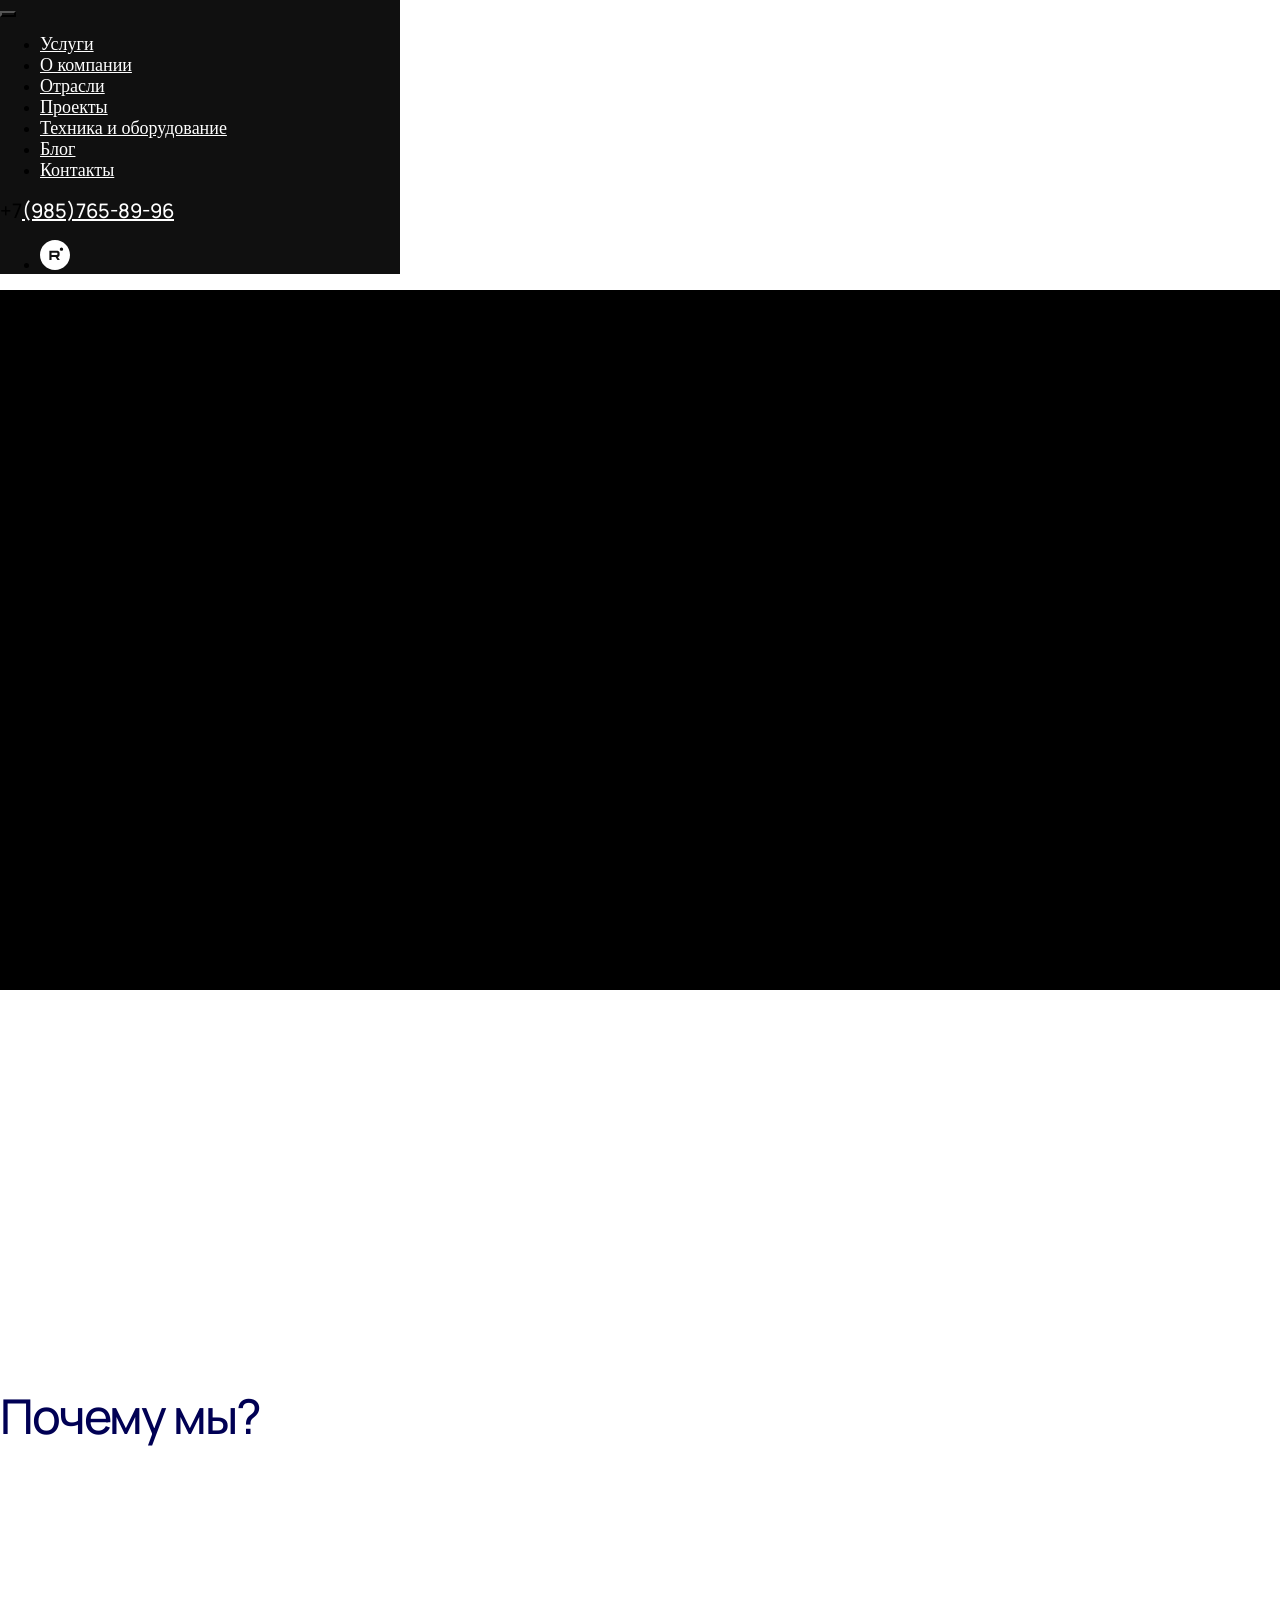
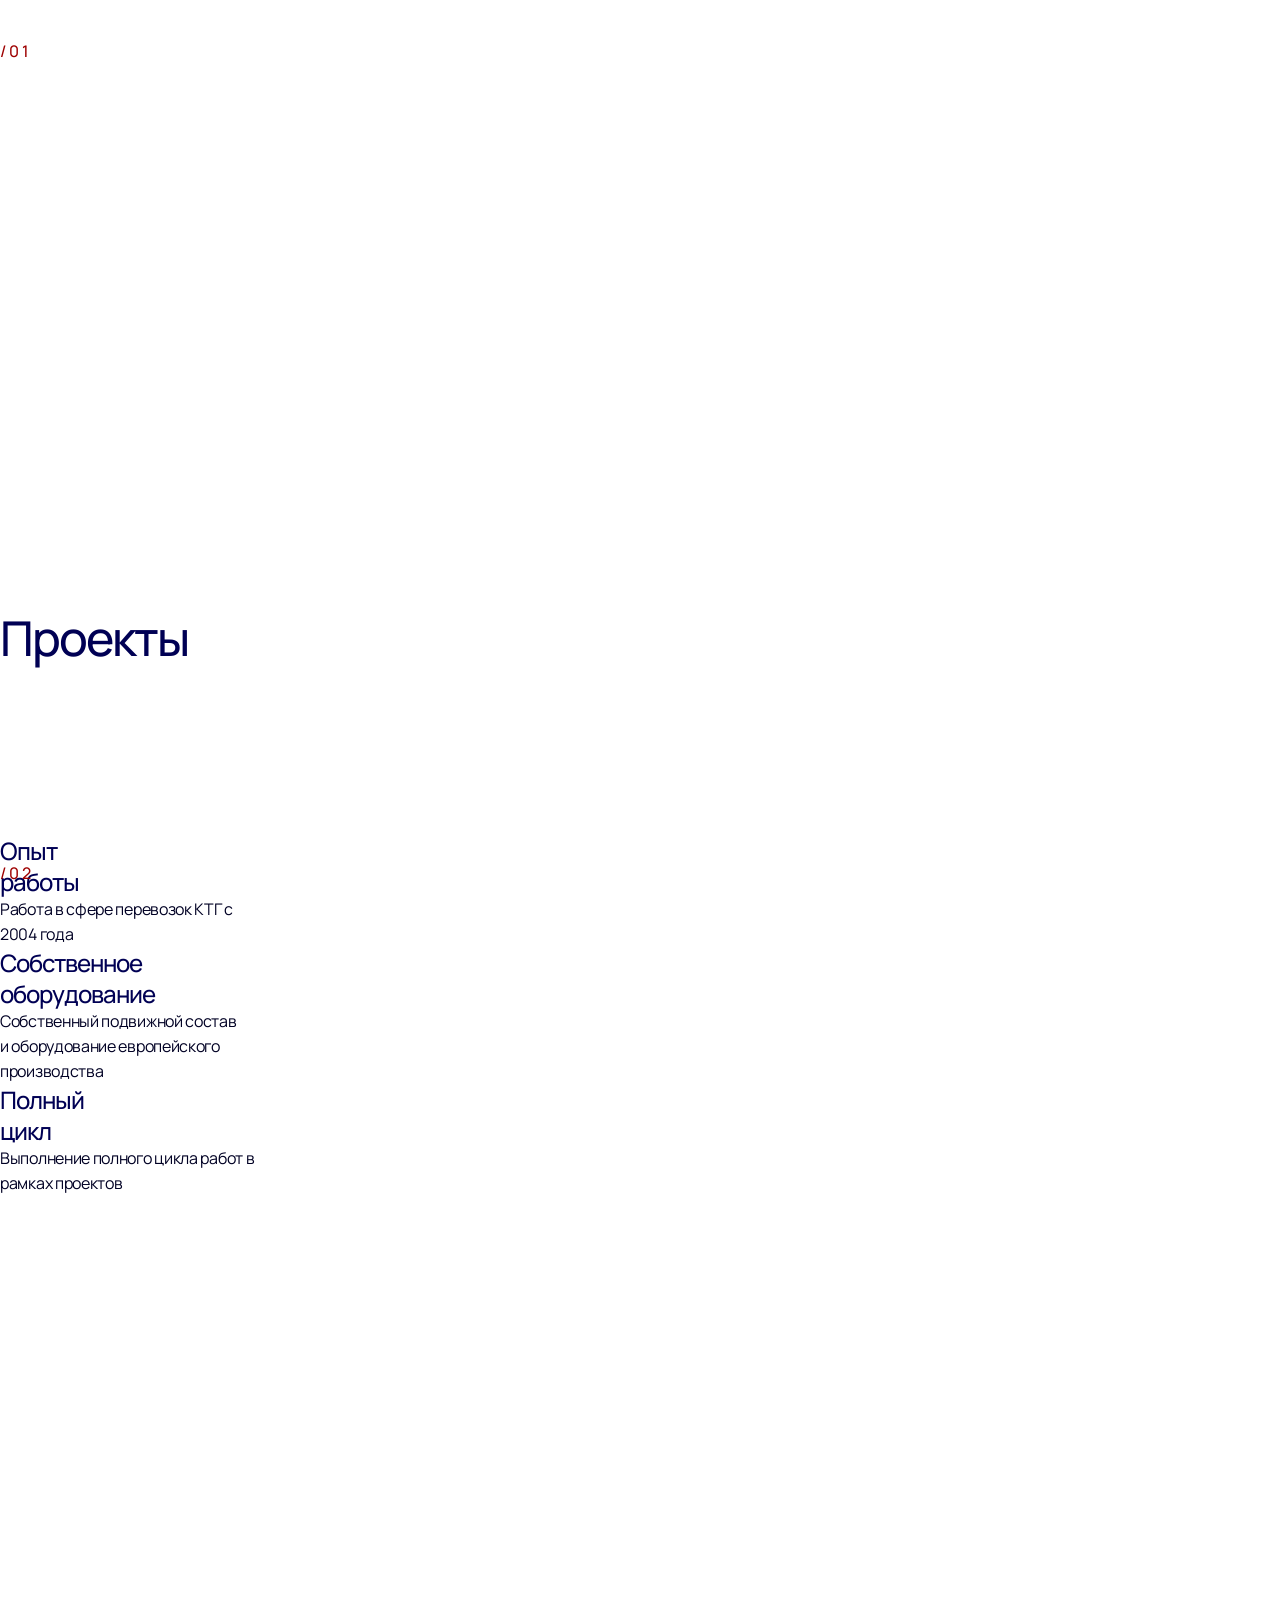
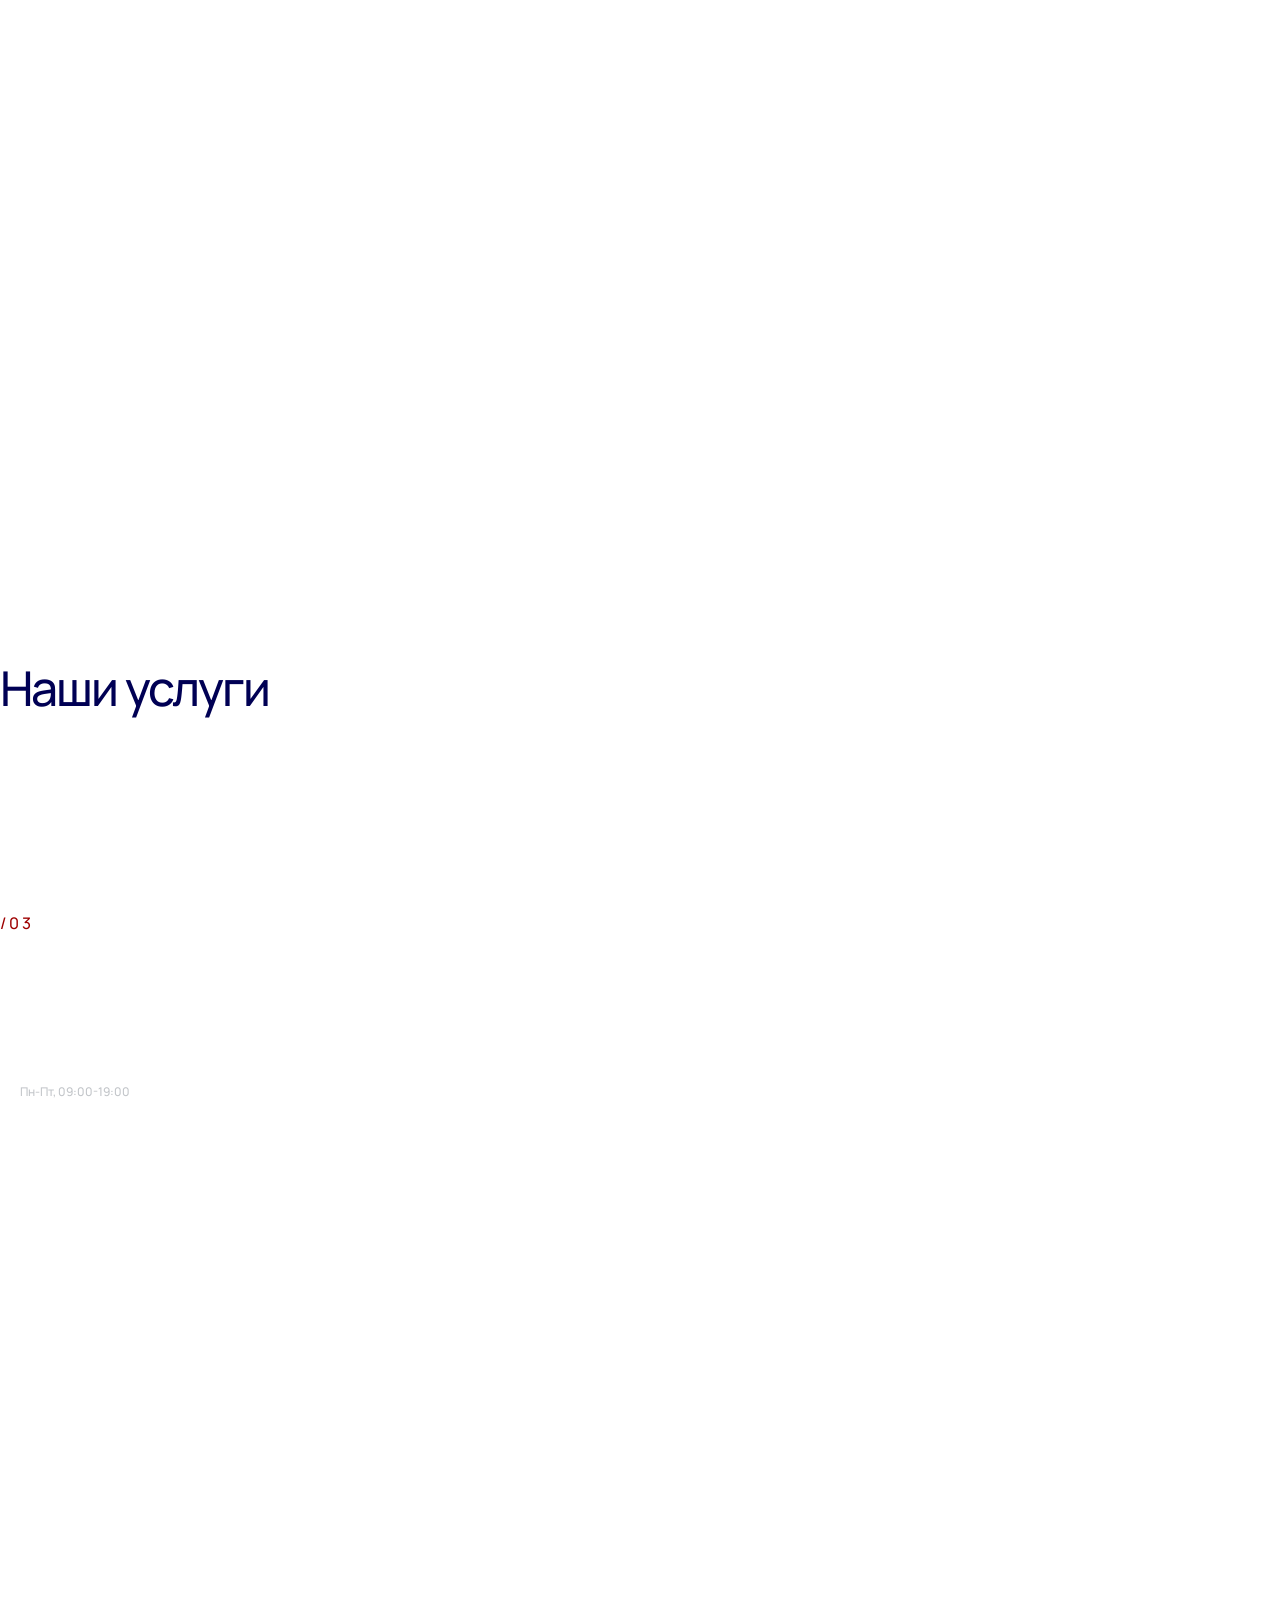
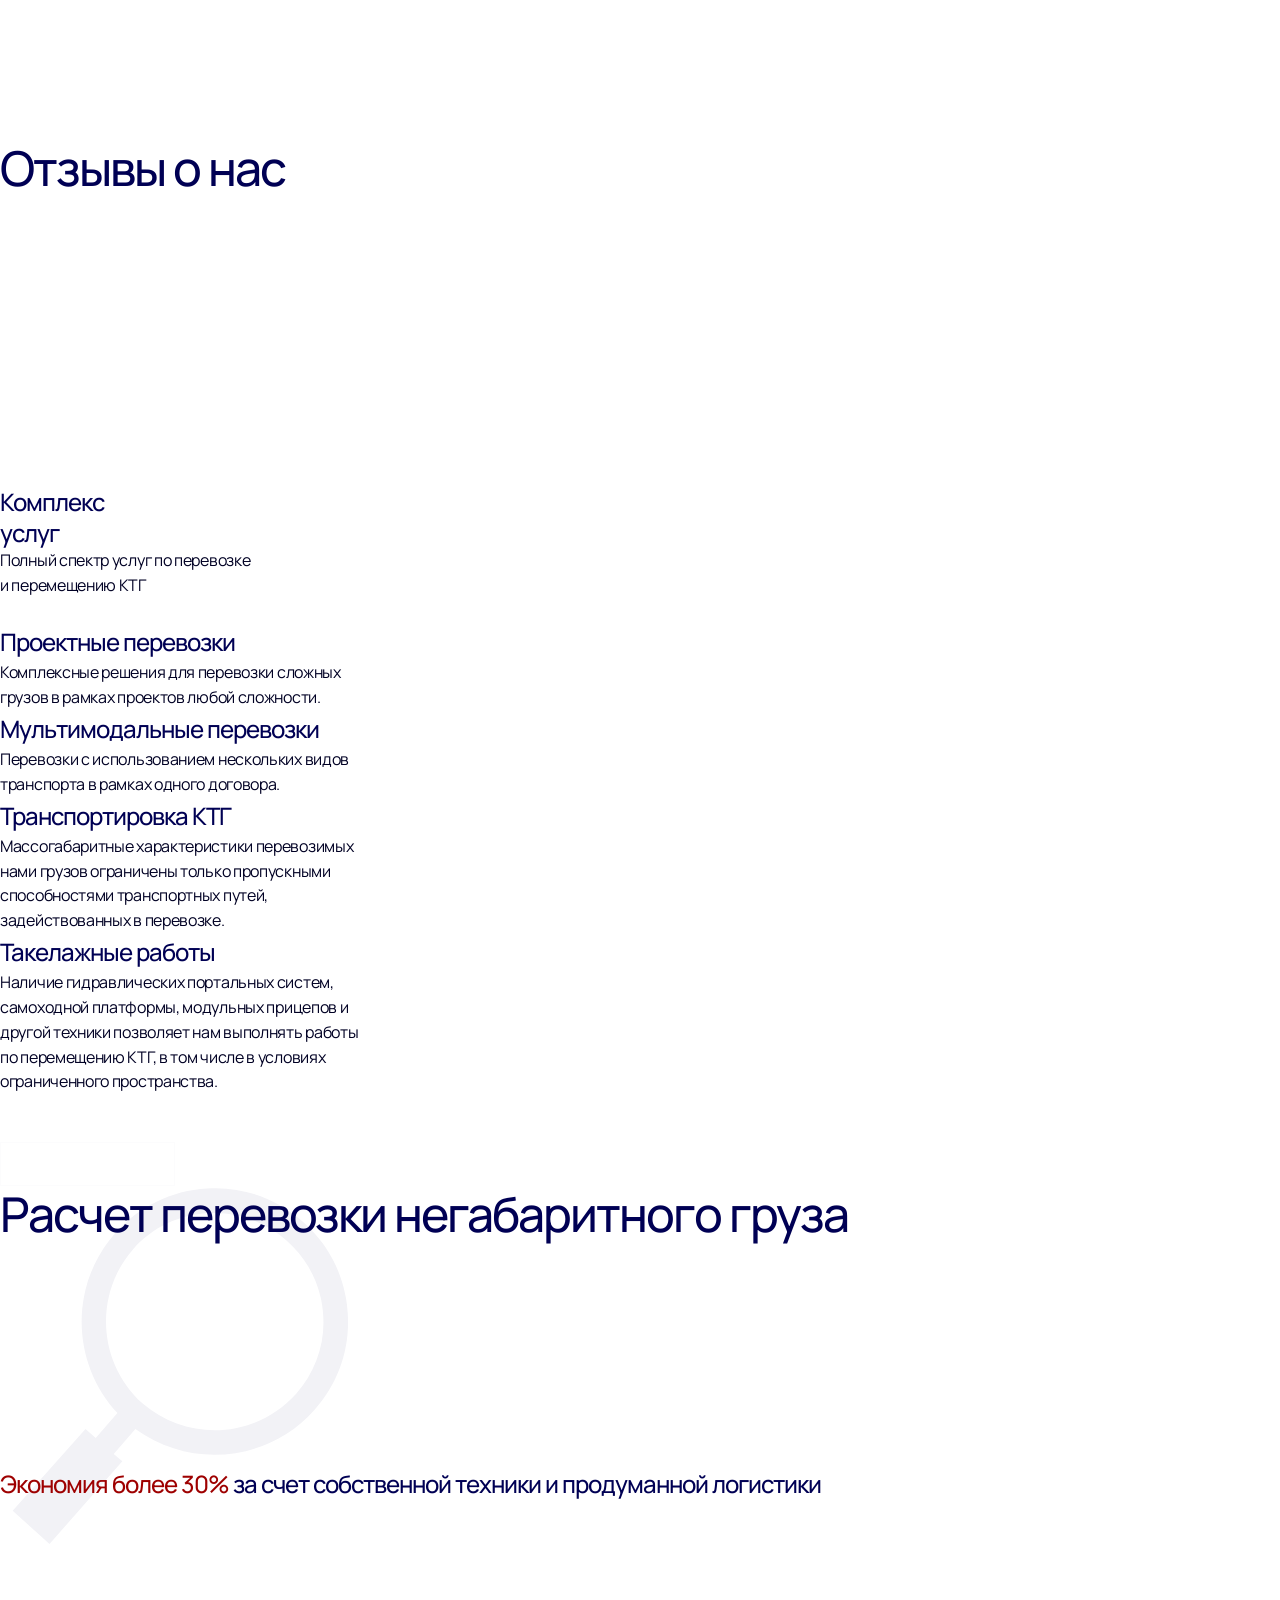
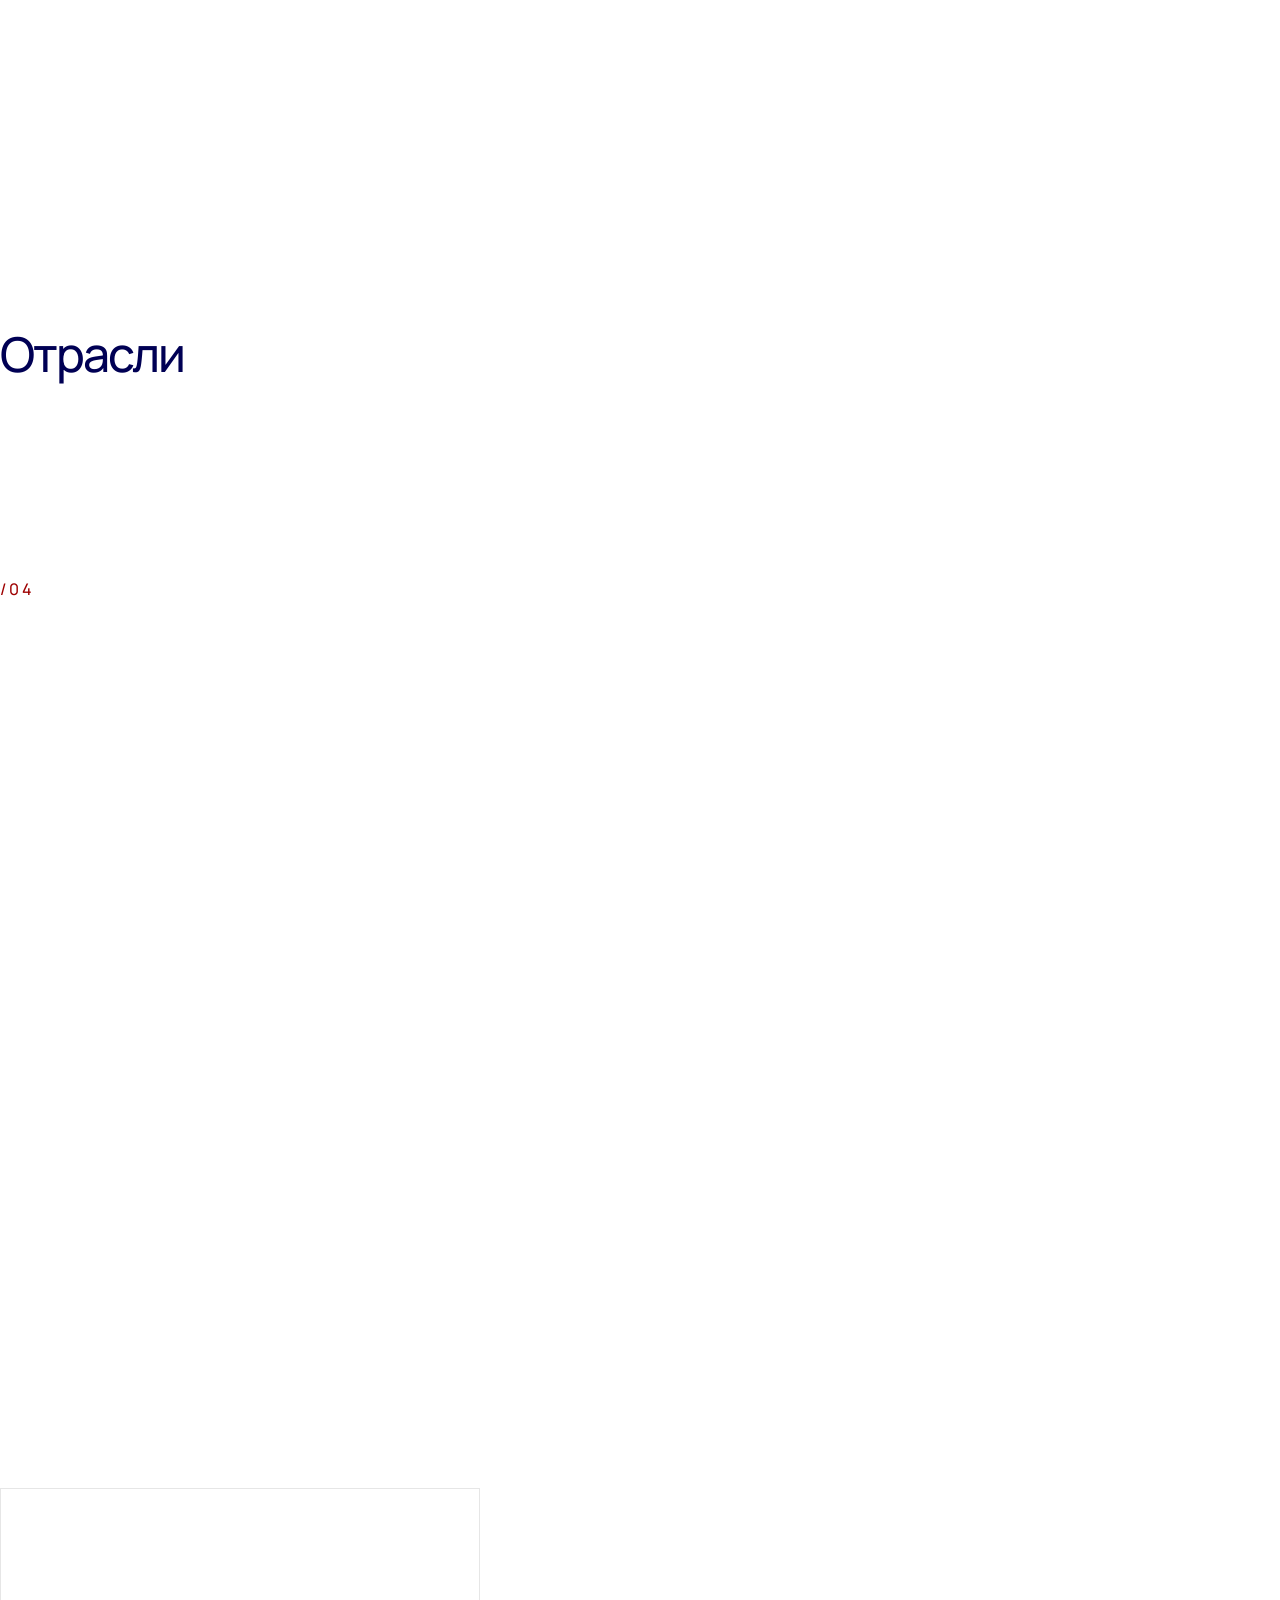
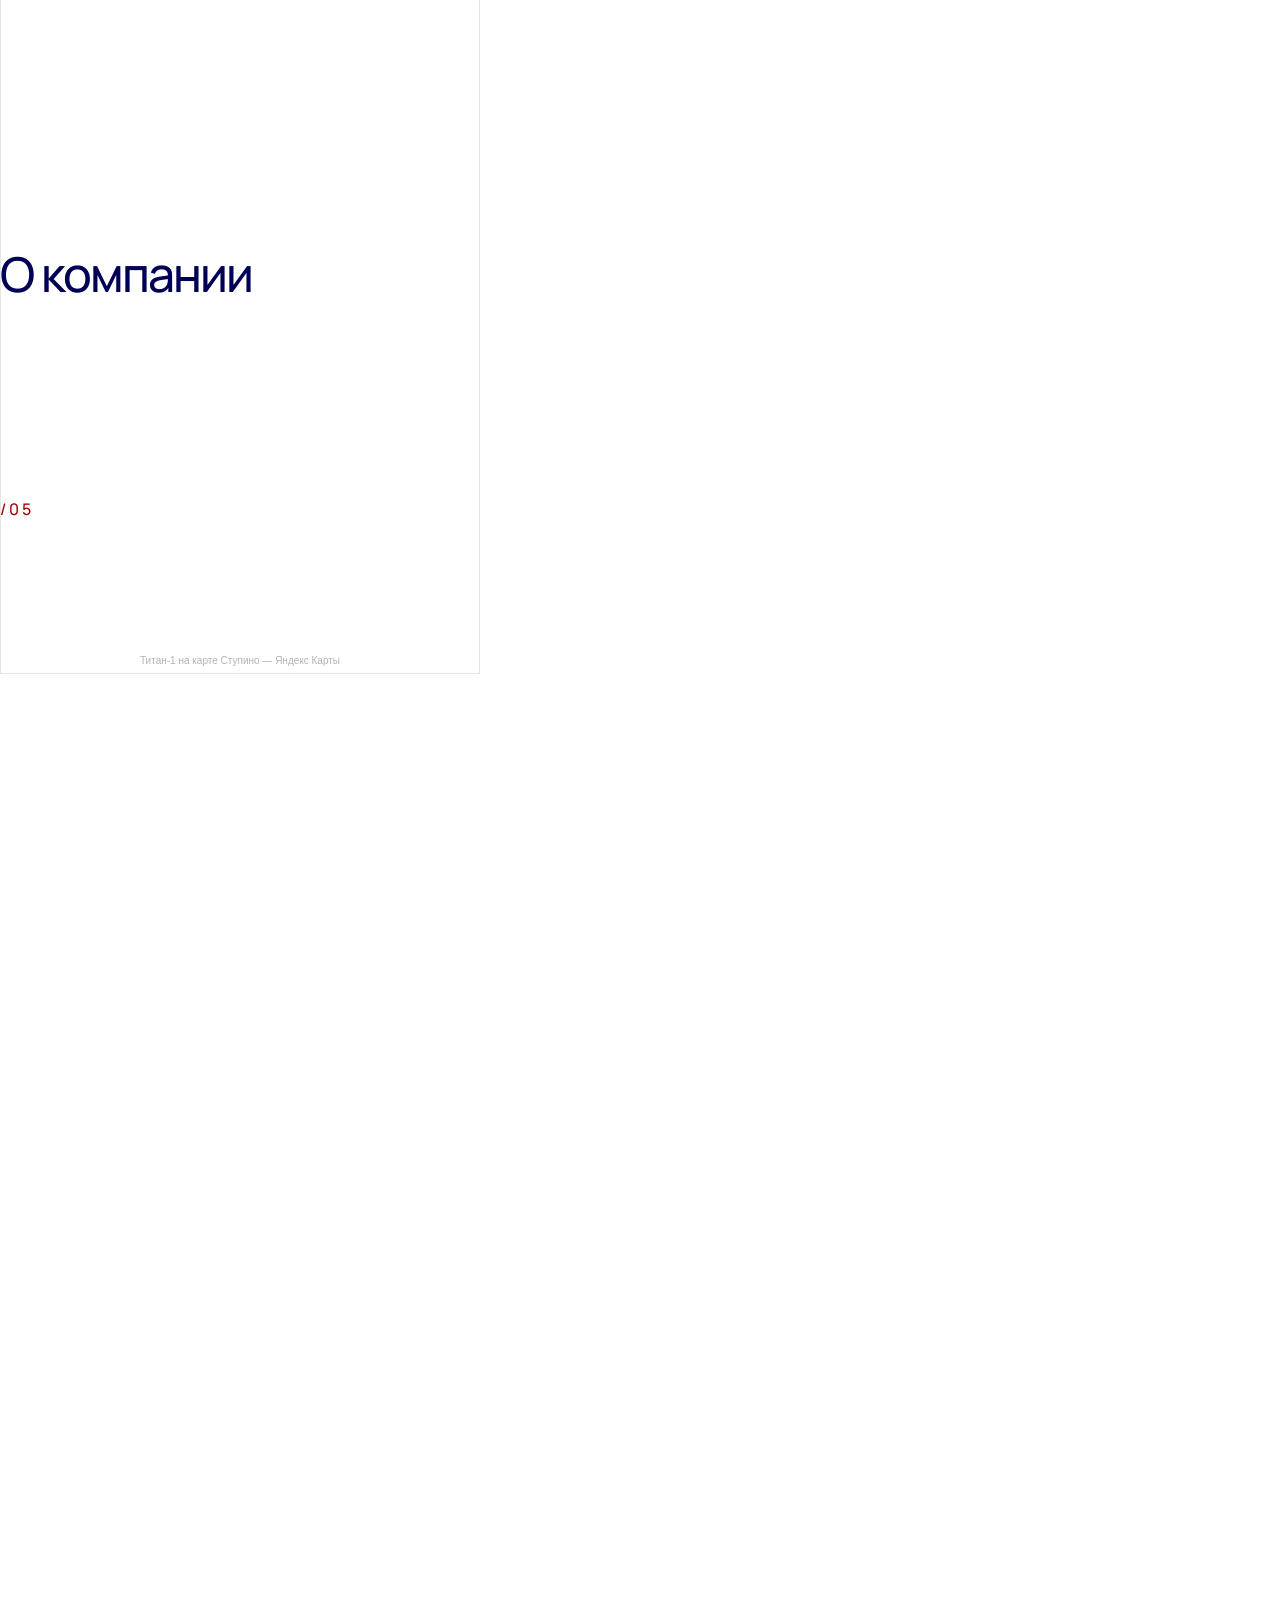
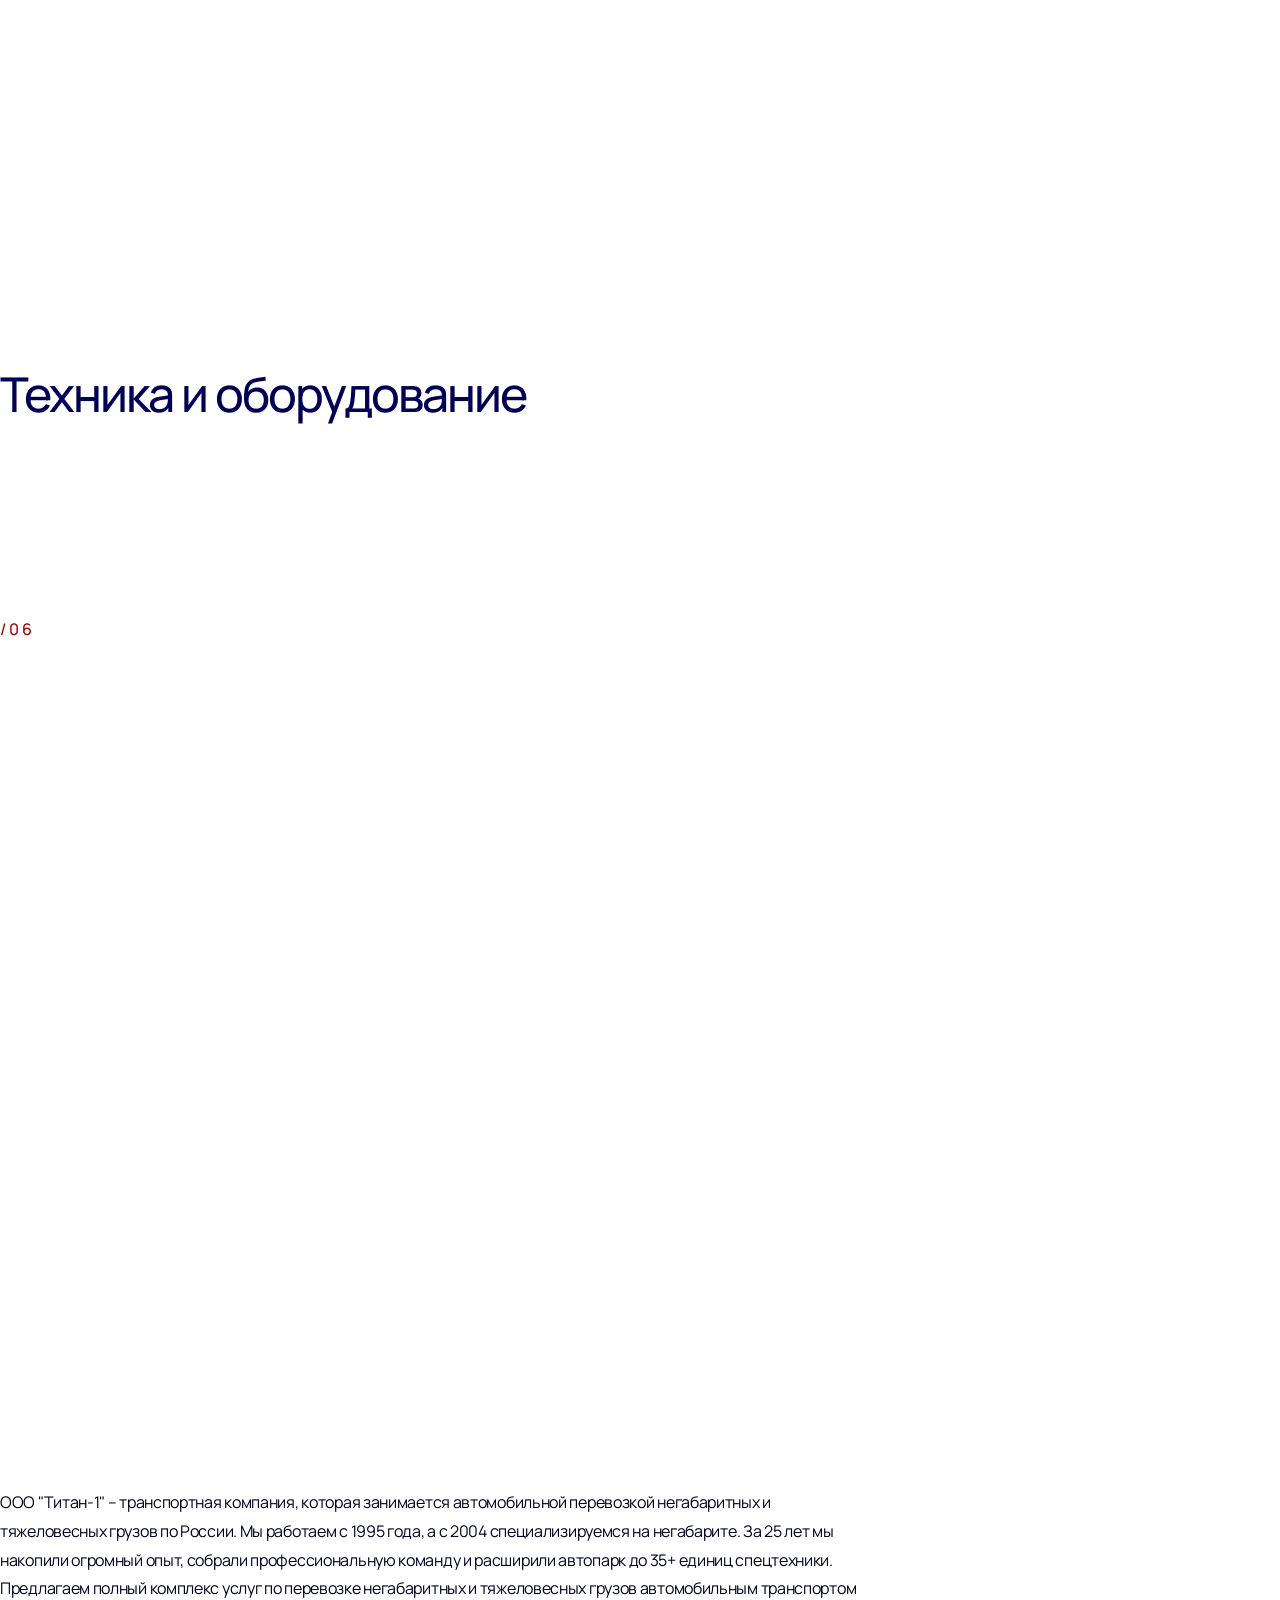
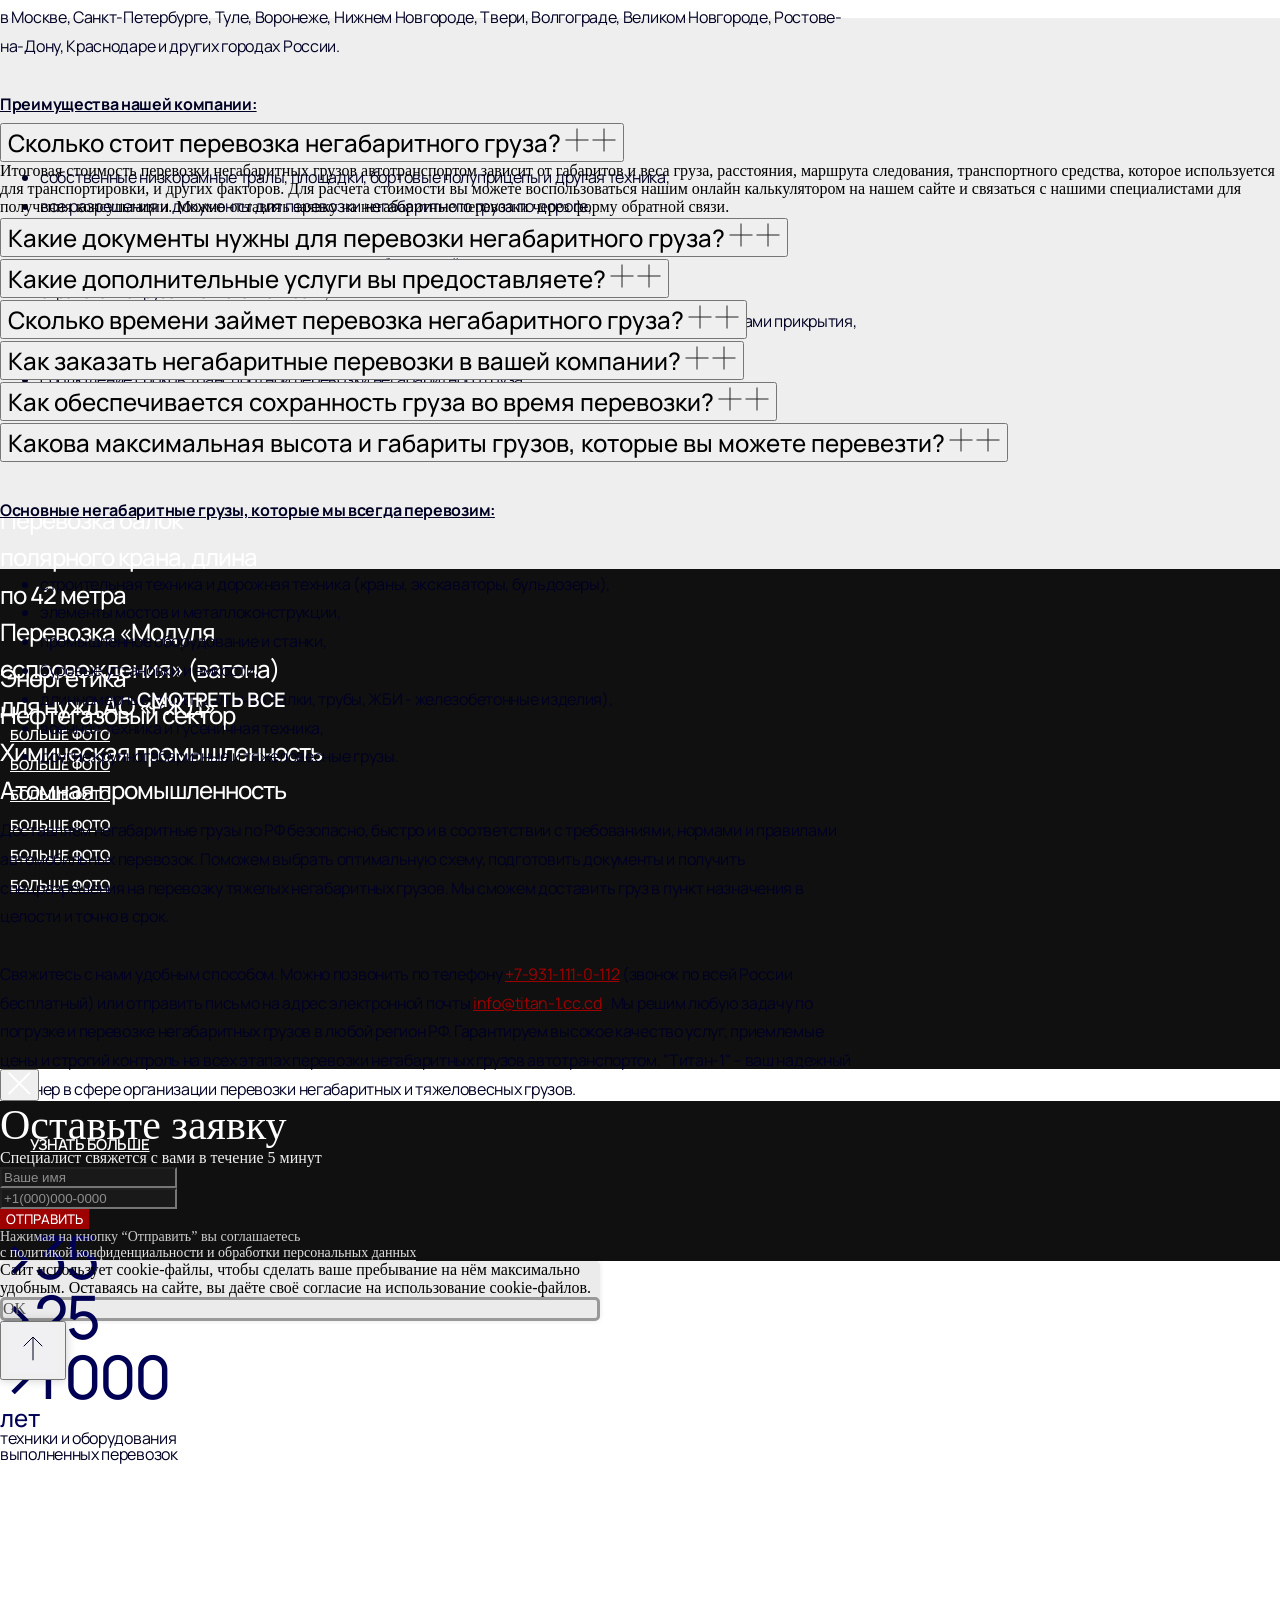
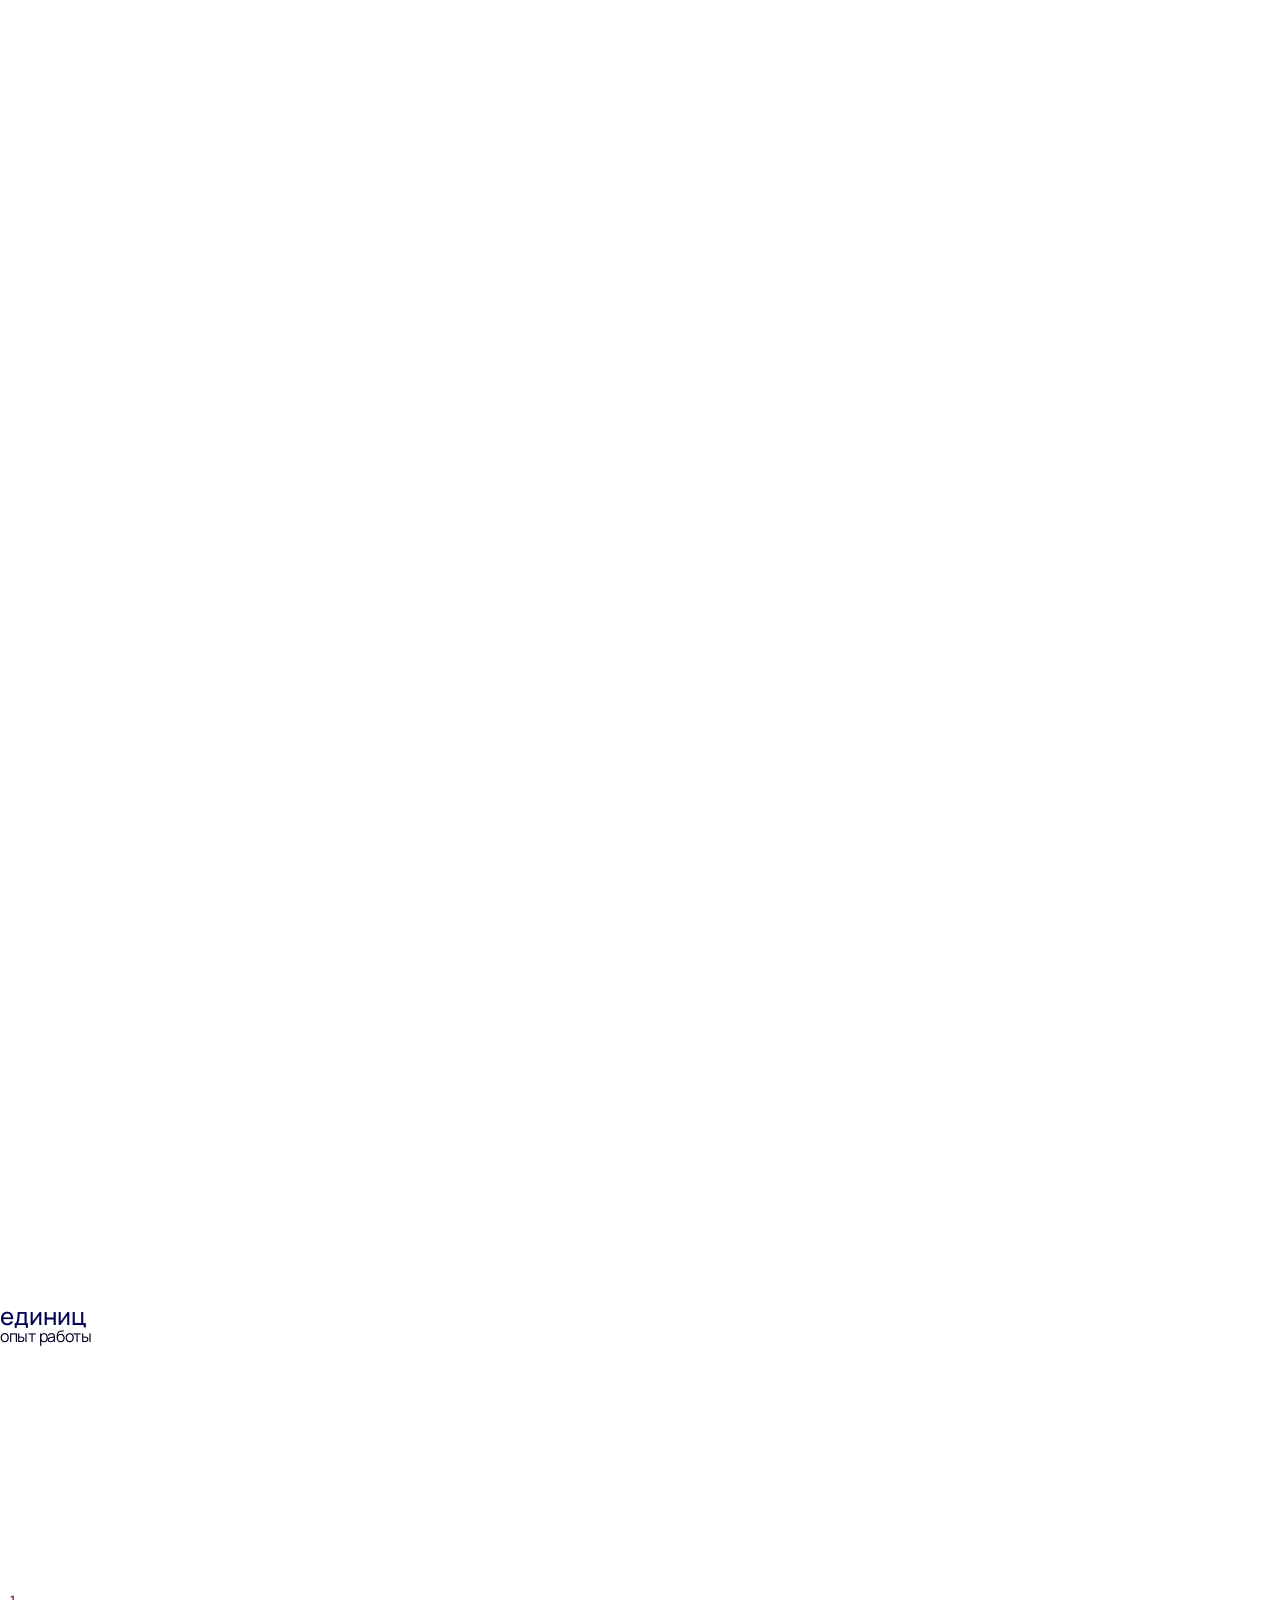
==== commit 01afc709: "Add files via upload" ====
--- a/index.html
+++ b/index.html
@@ -1,4 +1,4 @@
-<!DOCTYPE html> <html> <head> <meta charset="utf-8" /> <meta http-equiv="Content-Type" content="text/html; charset=utf-8" /> <meta name="viewport" content="width=device-width, initial-scale=1.0" /> <meta name="yandex-verification" content="7648b13431cf0b33" /> <!--metatextblock--> <title>Перевозка негабаритных грузов своим автотранспортом по России ǀ Титан-1</title> <meta name="description" content="Перевозка негабаритных грузов по Москве и России от компании Титан-1. Большой опыт, современная техника, оптимальные маршруты доставки. Оперативность, надежность и строгое соблюдение сроков. Закажите негабаритные перевозки по номеру +7-931-111-0-112." /> <meta property="og:url" content="https://titan-1.ru" /> <meta property="og:title" content="Перевозка негабаритных грузов ǀ Доставка по Москве и России ǀ Титан-1" /> <meta property="og:description" content="Перевозка негабаритных грузов по Москве и России от компании Титан-1. Большой опыт, современная техника, оптимальные маршруты доставки. Оперативность, надежность и строгое соблюдение сроков. Закажите негабаритные перевозки в нашей компании по номеру +7 (9" /> <meta property="og:type" content="website" /> <meta property="og:image" content="https://static.tildacdn.com/tild3237-3465-4938-a364-366362383933/titan-1_badge.jpg" /> <link rel="canonical" href="index.html"> <!--/metatextblock--> <meta name="format-detection" content="telephone=no" /> <meta http-equiv="x-dns-prefetch-control" content="on"> <link rel="dns-prefetch" href="https://ws.tildacdn.com"> <link rel="dns-prefetch" href="https://static.tildacdn.com"> <!--favicons--> <link rel="icon" type="image/x-icon" sizes="32x32" href="https://static.tildacdn.com/tild3336-3438-4132-b736-303166326530/titan-1_favicon.svg" media="(prefers-color-scheme: light)"/> <link rel="icon" type="image/x-icon" sizes="32x32" href="https://static.tildacdn.com/tild3265-6465-4565-a565-646432323664/titan-1_favicon_whit.svg" media="(prefers-color-scheme: dark)"/> <link rel="icon" type="image/svg+xml" sizes="any" href="https://static.tildacdn.com/tild3734-3866-4434-b933-393663383332/titan-1_favicon.svg"> <link rel="apple-touch-icon" type="image/png" href="https://static.tildacdn.com/tild6231-3735-4333-b534-376336306336/titan-1_favicon.png"> <link rel="icon" type="image/png" sizes="192x192" href="https://static.tildacdn.com/tild6231-3735-4333-b534-376336306336/titan-1_favicon.png"> <!--/favicons--> <!-- Assets --> <script src="https://neo.tildacdn.com/js/tilda-fallback-1.0.min.js" async charset="utf-8"></script> <link rel="stylesheet" href="https://static.tildacdn.com/css/tilda-grid-3.0.min.css" type="text/css" media="all" onerror="this.loaderr='y';"/> <link rel="stylesheet" href="https://static.tildacdn.com/ws/project7784959/tilda-blocks-page39754876.min.css?t=1776852363" type="text/css" media="all" onerror="this.loaderr='y';" /> <link rel="preconnect" href="https://fonts.gstatic.com"> <link href="https://fonts.googleapis.com/css2?family=Manrope:wght@300;400;500;600;700&subset=latin,cyrillic&display=swap" rel="stylesheet"> <link rel="stylesheet" href="https://static.tildacdn.com/css/tilda-animation-2.0.min.css" type="text/css" media="all" onerror="this.loaderr='y';" /> <link rel="stylesheet" href="https://static.tildacdn.com/css/tilda-menu-widgeticons-1.0.min.css" type="text/css" media="all" onerror="this.loaderr='y';" /> <link rel="stylesheet" href="https://static.tildacdn.com/css/tilda-forms-1.0.min.css" type="text/css" media="all" onerror="this.loaderr='y';" /> <link rel="stylesheet" href="https://static.tildacdn.com/css/tilda-popup-1.1.min.css" type="text/css" media="print" onload="this.media='all';" onerror="this.loaderr='y';" /> <noscript><link rel="stylesheet" href="https://static.tildacdn.com/css/tilda-popup-1.1.min.css" type="text/css" media="all" /></noscript> <script nomodule src="https://static.tildacdn.com/js/tilda-polyfill-1.0.min.js" charset="utf-8"></script> <script type="text/javascript">function t_onReady(func) {if(document.readyState!='loading') {func();} else {document.addEventListener('DOMContentLoaded',func);}}
+<!DOCTYPE html> <html> <head> <meta charset="utf-8" /> <meta http-equiv="Content-Type" content="text/html; charset=utf-8" /> <meta name="viewport" content="width=device-width, initial-scale=1.0" /> <meta name="yandex-verification" content="7648b13431cf0b33" /> <!--metatextblock--> <title>Перевозка негабаритных грузов своим автотранспортом по России ǀ Титан-1</title> <meta name="description" content="Перевозка негабаритных грузов по Москве и России от компании Титан-1. Большой опыт, современная техника, оптимальные маршруты доставки. Оперативность, надежность и строгое соблюдение сроков. Закажите негабаритные перевозки по номеру +7-931-111-0-112." /> <meta property="og:url" content="https://titan-1.cc.cd" /> <meta property="og:title" content="Перевозка негабаритных грузов ǀ Доставка по Москве и России ǀ Титан-1" /> <meta property="og:description" content="Перевозка негабаритных грузов по Москве и России от компании Титан-1. Большой опыт, современная техника, оптимальные маршруты доставки. Оперативность, надежность и строгое соблюдение сроков. Закажите негабаритные перевозки в нашей компании по номеру +7 (9" /> <meta property="og:type" content="website" /> <meta property="og:image" content="https://static.tildacdn.com/tild3237-3465-4938-a364-366362383933/titan-1_badge.jpg" /> <link rel="canonical" href="index.html"> <!--/metatextblock--> <meta name="format-detection" content="telephone=no" /> <meta http-equiv="x-dns-prefetch-control" content="on"> <link rel="dns-prefetch" href="https://ws.tildacdn.com"> <link rel="dns-prefetch" href="https://static.tildacdn.com"> <!--favicons--> <link rel="icon" type="image/x-icon" sizes="32x32" href="https://static.tildacdn.com/tild3336-3438-4132-b736-303166326530/titan-1_favicon.svg" media="(prefers-color-scheme: light)"/> <link rel="icon" type="image/x-icon" sizes="32x32" href="https://static.tildacdn.com/tild3265-6465-4565-a565-646432323664/titan-1_favicon_whit.svg" media="(prefers-color-scheme: dark)"/> <link rel="icon" type="image/svg+xml" sizes="any" href="https://static.tildacdn.com/tild3734-3866-4434-b933-393663383332/titan-1_favicon.svg"> <link rel="apple-touch-icon" type="image/png" href="https://static.tildacdn.com/tild6231-3735-4333-b534-376336306336/titan-1_favicon.png"> <link rel="icon" type="image/png" sizes="192x192" href="https://static.tildacdn.com/tild6231-3735-4333-b534-376336306336/titan-1_favicon.png"> <!--/favicons--> <!-- Assets --> <script src="https://neo.tildacdn.com/js/tilda-fallback-1.0.min.js" async charset="utf-8"></script> <link rel="stylesheet" href="https://static.tildacdn.com/css/tilda-grid-3.0.min.css" type="text/css" media="all" onerror="this.loaderr='y';"/> <link rel="stylesheet" href="https://static.tildacdn.com/ws/project7784959/tilda-blocks-page39754876.min.css?t=1776852363" type="text/css" media="all" onerror="this.loaderr='y';" /> <link rel="preconnect" href="https://fonts.gstatic.com"> <link href="https://fonts.googleapis.com/css2?family=Manrope:wght@300;400;500;600;700&subset=latin,cyrillic&display=swap" rel="stylesheet"> <link rel="stylesheet" href="https://static.tildacdn.com/css/tilda-animation-2.0.min.css" type="text/css" media="all" onerror="this.loaderr='y';" /> <link rel="stylesheet" href="https://static.tildacdn.com/css/tilda-menu-widgeticons-1.0.min.css" type="text/css" media="all" onerror="this.loaderr='y';" /> <link rel="stylesheet" href="https://static.tildacdn.com/css/tilda-forms-1.0.min.css" type="text/css" media="all" onerror="this.loaderr='y';" /> <link rel="stylesheet" href="https://static.tildacdn.com/css/tilda-popup-1.1.min.css" type="text/css" media="print" onload="this.media='all';" onerror="this.loaderr='y';" /> <noscript><link rel="stylesheet" href="https://static.tildacdn.com/css/tilda-popup-1.1.min.css" type="text/css" media="all" /></noscript> <script nomodule src="https://static.tildacdn.com/js/tilda-polyfill-1.0.min.js" charset="utf-8"></script> <script type="text/javascript">function t_onReady(func) {if(document.readyState!='loading') {func();} else {document.addEventListener('DOMContentLoaded',func);}}
 function t_onFuncLoad(funcName,okFunc,time) {if(typeof window[funcName]==='function') {okFunc();} else {setTimeout(function() {t_onFuncLoad(funcName,okFunc,time);},(time||100));}}function t396_initialScale(t){var e=document.getElementById("rec"+t);if(e){var i=e.querySelector(".t396__artboard");if(i){window.tn_scale_initial_window_width||(window.tn_scale_initial_window_width=document.documentElement.clientWidth);var a=window.tn_scale_initial_window_width,r=[],n,l=i.getAttribute("data-artboard-screens");if(l){l=l.split(",");for(var o=0;o<l.length;o++)r[o]=parseInt(l[o],10)}else r=[320,480,640,960,1200];for(var o=0;o<r.length;o++){var d=r[o];a>=d&&(n=d)}var _="edit"===window.allrecords.getAttribute("data-tilda-mode"),c="center"===t396_getFieldValue(i,"valign",n,r),s="grid"===t396_getFieldValue(i,"upscale",n,r),w=t396_getFieldValue(i,"height_vh",n,r),g=t396_getFieldValue(i,"height",n,r),u=!!window.opr&&!!window.opr.addons||!!window.opera||-1!==navigator.userAgent.indexOf(" OPR/");if(!_&&c&&!s&&!w&&g&&!u){var h=parseFloat((a/n).toFixed(3)),f=[i,i.querySelector(".t396__carrier"),i.querySelector(".t396__filter")],v=Math.floor(parseInt(g,10)*h)+"px",p;i.style.setProperty("--initial-scale-height",v);for(var o=0;o<f.length;o++)f[o].style.setProperty("height","var(--initial-scale-height)");t396_scaleInitial__getElementsToScale(i).forEach((function(t){t.style.zoom=h}))}}}}function t396_scaleInitial__getElementsToScale(t){return t?Array.prototype.slice.call(t.children).filter((function(t){return t&&(t.classList.contains("t396__elem")||t.classList.contains("t396__group"))})):[]}function t396_getFieldValue(t,e,i,a){var r,n=a[a.length-1];if(!(r=i===n?t.getAttribute("data-artboard-"+e):t.getAttribute("data-artboard-"+e+"-res-"+i)))for(var l=0;l<a.length;l++){var o=a[l];if(!(o<=i)&&(r=o===n?t.getAttribute("data-artboard-"+e):t.getAttribute("data-artboard-"+e+"-res-"+o)))break}return r}window.TN_SCALE_INITIAL_VER="1.0",window.tn_scale_initial_window_width=null;</script> <script src="https://static.tildacdn.com/js/jquery-1.10.2.min.js" charset="utf-8" onerror="this.loaderr='y';"></script> <script src="https://static.tildacdn.com/js/tilda-scripts-3.0.min.js" charset="utf-8" defer onerror="this.loaderr='y';"></script> <script src="https://static.tildacdn.com/ws/project7784959/tilda-blocks-page39754876.min.js?t=1776852363" charset="utf-8" async onerror="this.loaderr='y';"></script> <script src="https://static.tildacdn.com/js/tilda-lazyload-1.0.min.js" charset="utf-8" async onerror="this.loaderr='y';"></script> <script src="https://static.tildacdn.com/js/tilda-animation-2.0.min.js" charset="utf-8" async onerror="this.loaderr='y';"></script> <script src="https://static.tildacdn.com/js/tilda-menu-1.0.min.js" charset="utf-8" async onerror="this.loaderr='y';"></script> <script src="https://static.tildacdn.com/js/tilda-menu-widgeticons-1.0.min.js" charset="utf-8" async onerror="this.loaderr='y';"></script> <script src="https://static.tildacdn.com/js/tilda-zero-1.1.min.js" charset="utf-8" async onerror="this.loaderr='y';"></script> <script src="https://static.tildacdn.com/js/tilda-forms-1.0.min.js" charset="utf-8" async onerror="this.loaderr='y';"></script> <script src="https://static.tildacdn.com/js/tilda-popup-1.0.min.js" charset="utf-8" async onerror="this.loaderr='y';"></script> <script src="https://static.tildacdn.com/js/tilda-zero-forms-1.0.min.js" charset="utf-8" async onerror="this.loaderr='y';"></script> <script src="https://static.tildacdn.com/js/tilda-animation-sbs-1.0.min.js" charset="utf-8" async onerror="this.loaderr='y';"></script> <script src="https://static.tildacdn.com/js/tilda-zero-scale-1.0.min.js" charset="utf-8" async onerror="this.loaderr='y';"></script> <script src="https://static.tildacdn.com/js/tilda-skiplink-1.0.min.js" charset="utf-8" async onerror="this.loaderr='y';"></script> <script src="https://static.tildacdn.com/js/tilda-events-1.0.min.js" charset="utf-8" async onerror="this.loaderr='y';"></script> <!-- nominify begin --><meta name="google-site-verification" content="UZShu1niKLk84uFcO-FVJx3WVM7cpMxiiZ5kRpmUTmI" /> <!-- Yandex.Metrika counter 95854518 --> <script>
   window.addEventListener("load", function() {
     setTimeout(() => {
@@ -26,7 +26,7 @@
 	}
 }
 </script><!-- nominify end --><script type="text/javascript">window.dataLayer=window.dataLayer||[];</script> <script type="text/javascript">(function() {if((/bot|google|yandex|baidu|bing|msn|duckduckbot|teoma|slurp|crawler|spider|robot|crawling|facebook/i.test(navigator.userAgent))===false&&typeof(sessionStorage)!='undefined'&&sessionStorage.getItem('visited')!=='y'&&document.visibilityState){var style=document.createElement('style');style.type='text/css';style.innerHTML='@media screen and (min-width: 980px) {.t-records {opacity: 0;}.t-records_animated {-webkit-transition: opacity ease-in-out .2s;-moz-transition: opacity ease-in-out .2s;-o-transition: opacity ease-in-out .2s;transition: opacity ease-in-out .2s;}.t-records.t-records_visible {opacity: 1;}}';document.getElementsByTagName('head')[0].appendChild(style);function t_setvisRecs(){var alr=document.querySelectorAll('.t-records');Array.prototype.forEach.call(alr,function(el) {el.classList.add("t-records_animated");});setTimeout(function() {Array.prototype.forEach.call(alr,function(el) {el.classList.add("t-records_visible");});sessionStorage.setItem("visited","y");},400);}
-document.addEventListener('DOMContentLoaded',t_setvisRecs);}})();</script></head> <body class="t-body" style="margin:0;"> <!--allrecords--> <div id="allrecords" class="t-records" data-hook="blocks-collection-content-node" data-tilda-project-id="7784959" data-tilda-page-id="39754876" data-tilda-formskey="71aea5ee881aec0d23d88a8a87784959" data-tilda-cookie="no" data-tilda-lazy="yes" data-tilda-root-zone="com" data-tilda-project-headcode="yes" data-tilda-page-headcode="yes" data-tilda-project-country="RU"> <div id="rec643030869" class="r t-rec t-rec_pb_0" style="padding-bottom:0px; " data-animationappear="off" data-record-type="131"> <!-- T123 --> <div class="t123"> <div class="t-container_100 "> <div class="t-width t-width_100 "> <!-- nominify begin --> <script>
+document.addEventListener('DOMContentLoaded',t_setvisRecs);}})();</script><style id="ghp-fix-fonts">:root{--t-text-font:'Manrope',Arial,sans-serif;--t-heading-font:'Manrope',Arial,sans-serif;}</style></head> <body class="t-body" style="margin:0;"> <!--allrecords--> <div id="allrecords" class="t-records" data-hook="blocks-collection-content-node" data-tilda-project-id="7784959" data-tilda-page-id="39754876" data-tilda-formskey="71aea5ee881aec0d23d88a8a87784959" data-tilda-cookie="no" data-tilda-lazy="yes" data-tilda-root-zone="com" data-tilda-project-headcode="yes" data-tilda-page-headcode="yes" data-tilda-project-country="RU"> <div id="rec643030869" class="r t-rec t-rec_pb_0" style="padding-bottom:0px; " data-animationappear="off" data-record-type="131"> <!-- T123 --> <div class="t123"> <div class="t-container_100 "> <div class="t-width t-width_100 "> <!-- nominify begin --> <script>
     var __assign=this&&this.__assign||function(){return(__assign=Object.assign||function(t){for(var i,a=1,s=arguments.length;a<s;a++)for(var n in i=arguments[a])Object.prototype.hasOwnProperty.call(i,n)&&(t[n]=i[n]);return t}).apply(this,arguments)},CountUp=function(){function t(t,i,a){var s=this;this.target=t,this.endVal=i,this.options=a,this.version="2.0.4",this.defaults={startVal:0,decimalPlaces:0,duration:2,useEasing:!0,useGrouping:!0,smartEasingThreshold:999,smartEasingAmount:333,separator:",",decimal:".",prefix:"",suffix:""},this.finalEndVal=null,this.useEasing=!0,this.countDown=!1,this.error="",this.startVal=0,this.paused=!0,this.count=function(t){s.startTime||(s.startTime=t);var i=t-s.startTime;s.remaining=s.duration-i,s.useEasing?s.countDown?s.frameVal=s.startVal-s.easingFn(i,0,s.startVal-s.endVal,s.duration):s.frameVal=s.easingFn(i,s.startVal,s.endVal-s.startVal,s.duration):s.countDown?s.frameVal=s.startVal-(s.startVal-s.endVal)*(i/s.duration):s.frameVal=s.startVal+(s.endVal-s.startVal)*(i/s.duration),s.countDown?s.frameVal=s.frameVal<s.endVal?s.endVal:s.frameVal:s.frameVal=s.frameVal>s.endVal?s.endVal:s.frameVal,s.frameVal=Math.round(s.frameVal*s.decimalMult)/s.decimalMult,s.printValue(s.frameVal),i<s.duration?s.rAF=requestAnimationFrame(s.count):null!==s.finalEndVal?s.update(s.finalEndVal):s.callback&&s.callback()},this.formatNumber=function(t){var i,a,n,e,r,o=t<0?"-":"";if(i=Math.abs(t).toFixed(s.options.decimalPlaces),n=(a=(i+="").split("."))[0],e=a.length>1?s.options.decimal+a[1]:"",s.options.useGrouping){r="";for(var l=0,h=n.length;l<h;++l)0!==l&&l%3==0&&(r=s.options.separator+r),r=n[h-l-1]+r;n=r}return s.options.numerals&&s.options.numerals.length&&(n=n.replace(/[0-9]/g,function(t){return s.options.numerals[+t]}),e=e.replace(/[0-9]/g,function(t){return s.options.numerals[+t]})),o+s.options.prefix+n+e+s.options.suffix},this.easeOutExpo=function(t,i,a,s){return a*(1-Math.pow(2,-10*t/s))*1024/1023+i},this.options=__assign({},this.defaults,a),this.formattingFn=this.options.formattingFn?this.options.formattingFn:this.formatNumber,this.easingFn=this.options.easingFn?this.options.easingFn:this.easeOutExpo,this.startVal=this.validateValue(this.options.startVal),this.frameVal=this.startVal,this.endVal=this.validateValue(i),this.options.decimalPlaces=Math.max(this.options.decimalPlaces),this.decimalMult=Math.pow(10,this.options.decimalPlaces),this.resetDuration(),this.options.separator=String(this.options.separator),this.useEasing=this.options.useEasing,""===this.options.separator&&(this.options.useGrouping=!1),this.el="string"==typeof t?document.getElementById(t):t,this.el?this.printValue(this.startVal):this.error="[CountUp] target is null or undefined"}return t.prototype.determineDirectionAndSmartEasing=function(){var t=this.finalEndVal?this.finalEndVal:this.endVal;this.countDown=this.startVal>t;var i=t-this.startVal;if(Math.abs(i)>this.options.smartEasingThreshold){this.finalEndVal=t;var a=this.countDown?1:-1;this.endVal=t+a*this.options.smartEasingAmount,this.duration=this.duration/2}else this.endVal=t,this.finalEndVal=null;this.finalEndVal?this.useEasing=!1:this.useEasing=this.options.useEasing},t.prototype.start=function(t){this.error||(this.callback=t,this.duration>0?(this.determineDirectionAndSmartEasing(),this.paused=!1,this.rAF=requestAnimationFrame(this.count)):this.printValue(this.endVal))},t.prototype.pauseResume=function(){this.paused?(this.startTime=null,this.duration=this.remaining,this.startVal=this.frameVal,this.determineDirectionAndSmartEasing(),this.rAF=requestAnimationFrame(this.count)):cancelAnimationFrame(this.rAF),this.paused=!this.paused},t.prototype.reset=function(){cancelAnimationFrame(this.rAF),this.paused=!0,this.resetDuration(),this.startVal=this.validateValue(this.options.startVal),this.frameVal=this.startVal,this.printValue(this.startVal)},t.prototype.update=function(t){cancelAnimationFrame(this.rAF),this.startTime=null,this.endVal=this.validateValue(t),this.endVal!==this.frameVal&&(this.startVal=this.frameVal,this.finalEndVal||this.resetDuration(),this.determineDirectionAndSmartEasing(),this.rAF=requestAnimationFrame(this.count))},t.prototype.printValue=function(t){var i=this.formattingFn(t);"INPUT"===this.el.tagName?this.el.value=i:"text"===this.el.tagName||"tspan"===this.el.tagName?this.el.textContent=i:this.el.innerHTML=i},t.prototype.ensureNumber=function(t){return"number"==typeof t&&!isNaN(t)},t.prototype.validateValue=function(t){var i=Number(t);return this.ensureNumber(i)?i:(this.error="[CountUp] invalid start or end value: "+t,null)},t.prototype.resetDuration=function(){this.startTime=null,this.duration=1e3*Number(this.options.duration),this.remaining=this.duration},t}();
 function checkVisible(elm, bottom) {bottom = bottom || 0;var rect = elm.getBoundingClientRect();var viewHeight = Math.max(document.documentElement.clientHeight, window.innerHeight);return !(rect.bottom < 0 || rect.top - viewHeight >= bottom);}
 </script> <!-- nominify end --> </div> </div> </div> </div> <div id="rec643030870" class="r t-rec t-rec_pt_0 t-rec_pb_0" style="padding-top:0px;padding-bottom:0px; " data-animationappear="off" data-record-type="131"> <!-- T123 --> <div class="t123"> <div class="t-container_100 "> <div class="t-width t-width_100 "> <!-- nominify begin --> <script>
@@ -68,19 +68,19 @@
 style="max-width: 400px;background-color: #101010;"> <button type="button"
 class="t450__close-button t450__close t450_opened "
 style="background-color: #101010;" aria-label="Close menu"> <div class="t450__close_icon" style="color:#ffffff;"> <span></span> <span></span> <span></span> <span></span> </div> </button> <div class="t450__container t-align_left"> <div class="t450__top"> <nav class="t450__menu"> <ul role="list" class="t450__list t-menu__list"> <li class="t450__list_item"> <a class="t-menu__link-item "
-href="https://titan-1.ru/services" data-menu-submenu-hook="" data-menu-item-number="1">
+href="https://titan-1.cc.cd/services" data-menu-submenu-hook="" data-menu-item-number="1">
 Услуги
 </a> </li> <li class="t450__list_item"> <a class="t-menu__link-item "
-href="https://titan-1.ru/about-the-company" data-menu-submenu-hook="" data-menu-item-number="2">
+href="https://titan-1.cc.cd/about-the-company" data-menu-submenu-hook="" data-menu-item-number="2">
 О компании
 </a> </li> <li class="t450__list_item"> <a class="t-menu__link-item "
-href="https://titan-1.ru/industries" data-menu-submenu-hook="" data-menu-item-number="3">
+href="https://titan-1.cc.cd/industries" data-menu-submenu-hook="" data-menu-item-number="3">
 Отрасли
 </a> </li> <li class="t450__list_item"> <a class="t-menu__link-item "
 href="projects.html" data-menu-submenu-hook="" data-menu-item-number="4">
 Проекты
 </a> </li> <li class="t450__list_item"> <a class="t-menu__link-item "
-href="https://titan-1.ru/machinery-and-equipment" data-menu-submenu-hook="" data-menu-item-number="5">
+href="https://titan-1.cc.cd/machinery-and-equipment" data-menu-submenu-hook="" data-menu-item-number="5">
 Техника и оборудование
 </a> </li> <li class="t450__list_item"> <a class="t-menu__link-item "
 href="blog.html" data-menu-submenu-hook="" data-menu-item-number="6">
@@ -92,7 +92,7 @@
 window.addEventListener('load',addVideoSource);</script> </div> </div> <div class='t396__elem tn-elem tn-elem__6430308751693994726284' data-elem-id='1693994726284' data-elem-type='shape' data-field-top-value="0" data-field-left-value="0" data-field-height-value="100" data-field-width-value="100" data-field-axisy-value="center" data-field-axisx-value="center" data-field-container-value="window" data-field-topunits-value="px" data-field-leftunits-value="px" data-field-heightunits-value="%" data-field-widthunits-value="%" data-field-top-res-1200-value="0" data-field-left-res-1200-value="0" data-field-height-res-1200-value="100" data-field-width-res-1200-value="100"> <div class='tn-atom'> </div> </div> <div class='t396__elem tn-elem tn-elem__6430308751694100739399' data-elem-id='1694100739399' data-elem-type='shape' data-field-top-value="0" data-field-left-value="0" data-field-height-value="50" data-field-width-value="100" data-field-axisy-value="bottom" data-field-axisx-value="center" data-field-container-value="window" data-field-topunits-value="px" data-field-leftunits-value="px" data-field-heightunits-value="%" data-field-widthunits-value="%" data-field-top-res-480-value="0" data-field-top-res-1200-value="10px" data-field-left-res-1200-value="0" data-field-height-res-1200-value="100" data-field-width-res-1200-value="100"> <div class='tn-atom'> </div> </div> <div class='t396__elem tn-elem tn-elem__6430308751694001238912' data-elem-id='1694001238912' data-elem-type='image' data-field-top-value="27" data-field-left-value="50" data-field-height-value="36" data-field-width-value="195" data-field-axisy-value="top" data-field-axisx-value="left" data-field-container-value="grid" data-field-topunits-value="px" data-field-leftunits-value="px" data-field-heightunits-value="px" data-field-widthunits-value="px" data-field-filewidth-value="1437" data-field-fileheight-value="263" data-field-heightmode-value="hug" data-field-left-res-320-value="20" data-field-container-res-320-value="window" data-field-left-res-480-value="20" data-field-container-res-480-value="window" data-field-top-res-640-value="20" data-field-top-res-960-value="30" data-field-left-res-960-value="10" data-field-height-res-960-value="27" data-field-width-res-960-value="150" data-field-left-res-1200-value="20" data-field-height-res-1200-value="36"> <div class='tn-atom'> <img class='tn-atom__img t-img' data-original='https://static.tildacdn.com/tild6533-6662-4662-a461-316335663965/titan-1_logo_white_2.svg'
 src='https://static.tildacdn.com/tild6533-6662-4662-a461-316335663965/titan-1_logo_white_2.svg'
 alt='' imgfield='tn_img_1694001238912'
-/> </div> </div> <div class='t396__elem tn-elem tn-elem__6430308751694771107850' data-elem-id='1694771107850' data-elem-type='text' data-field-top-value="-120" data-field-left-value="530" data-field-height-value="132" data-field-width-value="828" data-field-axisy-value="bottom" data-field-axisx-value="left" data-field-container-value="grid" data-field-topunits-value="px" data-field-leftunits-value="px" data-field-heightunits-value="px" data-field-widthunits-value="px" data-field-textfit-value="autoheight" data-field-fontsize-value="60" data-field-top-res-320-value="-135" data-field-left-res-320-value="20" data-field-width-res-320-value="280" data-field-container-res-320-value="window" data-field-top-res-480-value="-115" data-field-left-res-480-value="20" data-field-width-res-480-value="460" data-field-container-res-480-value="window" data-field-fontsize-res-480-value="36" data-field-top-res-640-value="-190" data-field-width-res-640-value="620" data-field-top-res-960-value="-200" data-field-left-res-960-value="8" data-field-width-res-960-value="940" data-field-top-res-1200-value="-55" data-field-left-res-1200-value="20" data-field-width-res-1200-value="705" data-field-container-res-1200-value="grid" data-field-fontsize-res-1200-value="48"> <h1 class='tn-atom'field='tn_text_1694771107850'>Перевозка негабаритных грузов</h1> </div> <div class='t396__elem tn-elem tn-elem__6430308751694090419671' data-elem-id='1694090419671' data-elem-type='text' data-field-top-value="-155" data-field-left-value="50" data-field-height-value="81" data-field-width-value="248" data-field-axisy-value="bottom" data-field-axisx-value="left" data-field-container-value="grid" data-field-topunits-value="px" data-field-leftunits-value="px" data-field-heightunits-value="px" data-field-widthunits-value="px" data-field-textfit-value="autoheight" data-field-fontsize-value="15" data-field-top-res-320-value="-275" data-field-left-res-320-value="20" data-field-width-res-320-value="280" data-field-container-res-320-value="window" data-field-top-res-480-value="-205" data-field-left-res-480-value="20" data-field-width-res-480-value="280" data-field-container-res-480-value="window" data-field-fontsize-res-480-value="11" data-field-top-res-640-value="-306" data-field-top-res-960-value="-263" data-field-left-res-960-value="10" data-field-top-res-1200-value="-125" data-field-left-res-1200-value="20" data-field-width-res-1200-value="494" data-field-container-res-1200-value="grid" data-field-fontsize-res-1200-value="12"> <div class='tn-atom'field='tn_text_1694090419671'>Мы - собственники подвижного состава и оборудования</div> </div> <div class='t396__elem tn-elem tn-elem__6430308751694090446959' data-elem-id='1694090446959' data-elem-type='button' data-field-top-value="34" data-field-left-value="-349" data-field-height-value="23" data-field-width-value="49" data-field-axisy-value="top" data-field-axisx-value="center" data-field-container-value="window" data-field-topunits-value="px" data-field-leftunits-value="px" data-field-heightunits-value="px" data-field-widthunits-value="px" data-field-textfit-value="fixedsize" data-field-fontsize-value="15" data-field-top-res-960-value="-156" data-field-left-res-960-value="-378" data-field-top-res-1200-value="34" data-field-left-res-1200-value="-305"> <a class='tn-atom' href="https://titan-1.ru/services"> <div class='tn-atom__button-content'> <span class="tn-atom__button-text">Услуги</span> </div> <span class="tn-atom__button-border"></span> </a> </div> <div class='t396__elem tn-elem tn-elem__6430308751694090446966' data-elem-id='1694090446966' data-elem-type='button' data-field-top-value="34" data-field-left-value="-139" data-field-height-value="23" data-field-width-value="62" data-field-axisy-value="top" data-field-axisx-value="center" data-field-container-value="window" data-field-topunits-value="px" data-field-leftunits-value="px" data-field-heightunits-value="px" data-field-widthunits-value="px" data-field-textfit-value="fixedsize" data-field-fontsize-value="15" data-field-top-res-960-value="-156" data-field-left-res-960-value="-183" data-field-top-res-1200-value="34" data-field-left-res-1200-value="-115"> <a class='tn-atom' href="https://titan-1.ru/industries"> <div class='tn-atom__button-content'> <span class="tn-atom__button-text">Отрасли</span> </div> <span class="tn-atom__button-border"></span> </a> </div> <div class='t396__elem tn-elem tn-elem__6430308751694090446970' data-elem-id='1694090446970' data-elem-type='button' data-field-top-value="34" data-field-left-value="-41" data-field-height-value="23" data-field-width-value="63" data-field-axisy-value="top" data-field-axisx-value="center" data-field-container-value="window" data-field-topunits-value="px" data-field-leftunits-value="px" data-field-heightunits-value="px" data-field-widthunits-value="px" data-field-textfit-value="fixedsize" data-field-fontsize-value="15" data-field-top-res-960-value="-156" data-field-left-res-960-value="-89" data-field-top-res-1200-value="34" data-field-left-res-1200-value="-27"> <a class='tn-atom' href="projects.html"> <div class='tn-atom__button-content'> <span class="tn-atom__button-text">Проекты</span> </div> <span class="tn-atom__button-border"></span> </a> </div> <div class='t396__elem tn-elem tn-elem__6430308751694090446973' data-elem-id='1694090446973' data-elem-type='button' data-field-top-value="34" data-field-left-value="114" data-field-height-value="23" data-field-width-value="178" data-field-axisy-value="top" data-field-axisx-value="center" data-field-container-value="window" data-field-topunits-value="px" data-field-leftunits-value="px" data-field-heightunits-value="px" data-field-widthunits-value="px" data-field-textfit-value="fixedsize" data-field-fontsize-value="15" data-field-top-res-960-value="-156" data-field-left-res-960-value="60" data-field-top-res-1200-value="34" data-field-left-res-1200-value="118"> <a class='tn-atom' href="https://titan-1.ru/machinery-and-equipment"> <div class='tn-atom__button-content'> <span class="tn-atom__button-text">Техника и оборудование</span> </div> <span class="tn-atom__button-border"></span> </a> </div> <div class='t396__elem tn-elem tn-elem__6430308751694090446975' data-elem-id='1694090446975' data-elem-type='button' data-field-top-value="34" data-field-left-value="341" data-field-height-value="23" data-field-width-value="68" data-field-axisy-value="top" data-field-axisx-value="center" data-field-container-value="window" data-field-topunits-value="px" data-field-leftunits-value="px" data-field-heightunits-value="px" data-field-widthunits-value="px" data-field-textfit-value="fixedsize" data-field-fontsize-value="15" data-field-top-res-960-value="-156" data-field-left-res-960-value="208" data-field-top-res-1200-value="34" data-field-left-res-1200-value="325"> <a class='tn-atom' href="contacts.html"> <div class='tn-atom__button-content'> <span class="tn-atom__button-text">Контакты</span> </div> <span class="tn-atom__button-border"></span> </a> </div> <div class='t396__elem tn-elem tn-elem__6430308751694090466148' data-elem-id='1694090466148' data-elem-type='button' data-field-top-value="34" data-field-left-value="-247" data-field-height-value="23" data-field-width-value="85" data-field-axisy-value="top" data-field-axisx-value="center" data-field-container-value="window" data-field-topunits-value="px" data-field-leftunits-value="px" data-field-heightunits-value="px" data-field-widthunits-value="px" data-field-textfit-value="fixedsize" data-field-fontsize-value="15" data-field-top-res-960-value="-156" data-field-left-res-960-value="-285" data-field-top-res-1200-value="34" data-field-left-res-1200-value="-213"> <a class='tn-atom' href="https://titan-1.ru/about-the-company"> <div class='tn-atom__button-content'> <span class="tn-atom__button-text">О компании</span> </div> <span class="tn-atom__button-border"></span> </a> </div> <div class='t396__elem tn-elem tn-elem__6430308751694092276964' data-elem-id='1694092276964' data-elem-type='button' data-field-top-value="-100" data-field-left-value="0" data-field-height-value="180" data-field-width-value="480" data-field-axisy-value="bottom" data-field-axisx-value="right" data-field-container-value="grid" data-field-topunits-value="px" data-field-leftunits-value="px" data-field-heightunits-value="px" data-field-widthunits-value="px" data-field-textfit-value="fixedsize" data-field-fontsize-value="14" data-field-top-res-320-value="-20" data-field-left-res-320-value="20" data-field-container-res-320-value="window" data-field-top-res-480-value="-20" data-field-left-res-480-value="20" data-field-height-res-480-value="75" data-field-width-res-480-value="236" data-field-container-res-480-value="window" data-field-top-res-640-value="-40" data-field-left-res-640-value="10" data-field-axisx-res-640-value="left" data-field-container-res-640-value="grid" data-field-top-res-960-value="-50" data-field-left-res-960-value="-592" data-field-height-res-960-value="100" data-field-top-res-1200-value="-40" data-field-left-res-1200-value="-20" data-field-height-res-1200-value="120" data-field-width-res-1200-value="360" data-field-container-res-1200-value="grid"> <a class='tn-atom' href="index.html#popup:myform"> <div class='tn-atom__button-content'> <span class="tn-atom__button-text"></span> </div> <span class="tn-atom__button-border"></span> </a> </div> <div class='t396__elem tn-elem tn-elem__6430308751694090419663' data-elem-id='1694090419663' data-elem-type='text' data-field-top-value="-177" data-field-left-value="-30" data-field-height-value="26" data-field-width-value="420" data-field-axisy-value="bottom" data-field-axisx-value="right" data-field-container-value="grid" data-field-topunits-value="px" data-field-leftunits-value="px" data-field-heightunits-value="px" data-field-widthunits-value="px" data-field-textfit-value="autoheight" data-field-fontsize-value="20" data-field-top-res-320-value="-39" data-field-left-res-320-value="50" data-field-container-res-320-value="window" data-field-fontsize-res-320-value="15" data-field-top-res-480-value="-38" data-field-left-res-480-value="53" data-field-width-res-480-value="146" data-field-container-res-480-value="window" data-field-fontsize-res-480-value="15" data-field-top-res-640-value="-80" data-field-left-res-640-value="36" data-field-axisx-res-640-value="left" data-field-container-res-640-value="grid" data-field-top-res-960-value="-90" data-field-left-res-960-value="-616" data-field-top-res-1200-value="-90" data-field-left-res-1200-value="-43" data-field-width-res-1200-value="308" data-field-container-res-1200-value="grid" data-field-fontsize-res-1200-value="15"> <div class='tn-atom'field='tn_text_1694090419663'>Оставить заявку на&nbsp;транспортировку</div> </div> <div class='t396__elem tn-elem tn-elem__6430308751694771140197 ' data-elem-id='1694771140197' data-elem-type='image' data-field-top-value="-250" data-field-left-value="-10" data-field-height-value="20" data-field-width-value="20" data-field-axisy-value="bottom" data-field-axisx-value="right" data-field-container-value="grid" data-field-topunits-value="px" data-field-leftunits-value="px" data-field-heightunits-value="px" data-field-widthunits-value="px" data-animate-mobile="y" data-animate-sbs-event="hover" data-animate-sbs-trgels="1694092276964" data-animate-sbs-opts="[{'ti':0,'mx':0,'my':0,'sx':1,'sy':1,'op':1,'ro':0,'bl':'0','ea':'','dt':0},{'ti':200,'mx':-3,'my':3,'sx':1.1,'sy':1.1,'op':1,'ro':0,'bl':'0','ea':'','dt':0}]" data-field-filewidth-value="30" data-field-fileheight-value="30" data-field-heightmode-value="hug" data-field-top-res-320-value="-78" data-field-left-res-320-value="239" data-field-container-res-320-value="window" data-field-top-res-480-value="-78" data-field-left-res-480-value="239" data-field-width-res-480-value="12" data-field-container-res-480-value="window" data-field-top-res-640-value="-115" data-field-left-res-640-value="345" data-field-axisx-res-640-value="left" data-field-container-res-640-value="grid" data-field-top-res-960-value="-125" data-field-left-res-960-value="-603" data-field-height-res-960-value="15" data-field-top-res-1200-value="-135" data-field-left-res-1200-value="-30" data-field-height-res-1200-value="15" data-field-width-res-1200-value="15"> <div class='tn-atom'> <img class='tn-atom__img t-img' data-original='https://static.tildacdn.com/tild3265-3663-4833-b835-633137666430/polygon.svg'
+/> </div> </div> <div class='t396__elem tn-elem tn-elem__6430308751694771107850' data-elem-id='1694771107850' data-elem-type='text' data-field-top-value="-120" data-field-left-value="530" data-field-height-value="132" data-field-width-value="828" data-field-axisy-value="bottom" data-field-axisx-value="left" data-field-container-value="grid" data-field-topunits-value="px" data-field-leftunits-value="px" data-field-heightunits-value="px" data-field-widthunits-value="px" data-field-textfit-value="autoheight" data-field-fontsize-value="60" data-field-top-res-320-value="-135" data-field-left-res-320-value="20" data-field-width-res-320-value="280" data-field-container-res-320-value="window" data-field-top-res-480-value="-115" data-field-left-res-480-value="20" data-field-width-res-480-value="460" data-field-container-res-480-value="window" data-field-fontsize-res-480-value="36" data-field-top-res-640-value="-190" data-field-width-res-640-value="620" data-field-top-res-960-value="-200" data-field-left-res-960-value="8" data-field-width-res-960-value="940" data-field-top-res-1200-value="-55" data-field-left-res-1200-value="20" data-field-width-res-1200-value="705" data-field-container-res-1200-value="grid" data-field-fontsize-res-1200-value="48"> <h1 class='tn-atom'field='tn_text_1694771107850'>Перевозка негабаритных грузов</h1> </div> <div class='t396__elem tn-elem tn-elem__6430308751694090419671' data-elem-id='1694090419671' data-elem-type='text' data-field-top-value="-155" data-field-left-value="50" data-field-height-value="81" data-field-width-value="248" data-field-axisy-value="bottom" data-field-axisx-value="left" data-field-container-value="grid" data-field-topunits-value="px" data-field-leftunits-value="px" data-field-heightunits-value="px" data-field-widthunits-value="px" data-field-textfit-value="autoheight" data-field-fontsize-value="15" data-field-top-res-320-value="-275" data-field-left-res-320-value="20" data-field-width-res-320-value="280" data-field-container-res-320-value="window" data-field-top-res-480-value="-205" data-field-left-res-480-value="20" data-field-width-res-480-value="280" data-field-container-res-480-value="window" data-field-fontsize-res-480-value="11" data-field-top-res-640-value="-306" data-field-top-res-960-value="-263" data-field-left-res-960-value="10" data-field-top-res-1200-value="-125" data-field-left-res-1200-value="20" data-field-width-res-1200-value="494" data-field-container-res-1200-value="grid" data-field-fontsize-res-1200-value="12"> <div class='tn-atom'field='tn_text_1694090419671'>Мы - собственники подвижного состава и оборудования</div> </div> <div class='t396__elem tn-elem tn-elem__6430308751694090446959' data-elem-id='1694090446959' data-elem-type='button' data-field-top-value="34" data-field-left-value="-349" data-field-height-value="23" data-field-width-value="49" data-field-axisy-value="top" data-field-axisx-value="center" data-field-container-value="window" data-field-topunits-value="px" data-field-leftunits-value="px" data-field-heightunits-value="px" data-field-widthunits-value="px" data-field-textfit-value="fixedsize" data-field-fontsize-value="15" data-field-top-res-960-value="-156" data-field-left-res-960-value="-378" data-field-top-res-1200-value="34" data-field-left-res-1200-value="-305"> <a class='tn-atom' href="https://titan-1.cc.cd/services"> <div class='tn-atom__button-content'> <span class="tn-atom__button-text">Услуги</span> </div> <span class="tn-atom__button-border"></span> </a> </div> <div class='t396__elem tn-elem tn-elem__6430308751694090446966' data-elem-id='1694090446966' data-elem-type='button' data-field-top-value="34" data-field-left-value="-139" data-field-height-value="23" data-field-width-value="62" data-field-axisy-value="top" data-field-axisx-value="center" data-field-container-value="window" data-field-topunits-value="px" data-field-leftunits-value="px" data-field-heightunits-value="px" data-field-widthunits-value="px" data-field-textfit-value="fixedsize" data-field-fontsize-value="15" data-field-top-res-960-value="-156" data-field-left-res-960-value="-183" data-field-top-res-1200-value="34" data-field-left-res-1200-value="-115"> <a class='tn-atom' href="https://titan-1.cc.cd/industries"> <div class='tn-atom__button-content'> <span class="tn-atom__button-text">Отрасли</span> </div> <span class="tn-atom__button-border"></span> </a> </div> <div class='t396__elem tn-elem tn-elem__6430308751694090446970' data-elem-id='1694090446970' data-elem-type='button' data-field-top-value="34" data-field-left-value="-41" data-field-height-value="23" data-field-width-value="63" data-field-axisy-value="top" data-field-axisx-value="center" data-field-container-value="window" data-field-topunits-value="px" data-field-leftunits-value="px" data-field-heightunits-value="px" data-field-widthunits-value="px" data-field-textfit-value="fixedsize" data-field-fontsize-value="15" data-field-top-res-960-value="-156" data-field-left-res-960-value="-89" data-field-top-res-1200-value="34" data-field-left-res-1200-value="-27"> <a class='tn-atom' href="projects.html"> <div class='tn-atom__button-content'> <span class="tn-atom__button-text">Проекты</span> </div> <span class="tn-atom__button-border"></span> </a> </div> <div class='t396__elem tn-elem tn-elem__6430308751694090446973' data-elem-id='1694090446973' data-elem-type='button' data-field-top-value="34" data-field-left-value="114" data-field-height-value="23" data-field-width-value="178" data-field-axisy-value="top" data-field-axisx-value="center" data-field-container-value="window" data-field-topunits-value="px" data-field-leftunits-value="px" data-field-heightunits-value="px" data-field-widthunits-value="px" data-field-textfit-value="fixedsize" data-field-fontsize-value="15" data-field-top-res-960-value="-156" data-field-left-res-960-value="60" data-field-top-res-1200-value="34" data-field-left-res-1200-value="118"> <a class='tn-atom' href="https://titan-1.cc.cd/machinery-and-equipment"> <div class='tn-atom__button-content'> <span class="tn-atom__button-text">Техника и оборудование</span> </div> <span class="tn-atom__button-border"></span> </a> </div> <div class='t396__elem tn-elem tn-elem__6430308751694090446975' data-elem-id='1694090446975' data-elem-type='button' data-field-top-value="34" data-field-left-value="341" data-field-height-value="23" data-field-width-value="68" data-field-axisy-value="top" data-field-axisx-value="center" data-field-container-value="window" data-field-topunits-value="px" data-field-leftunits-value="px" data-field-heightunits-value="px" data-field-widthunits-value="px" data-field-textfit-value="fixedsize" data-field-fontsize-value="15" data-field-top-res-960-value="-156" data-field-left-res-960-value="208" data-field-top-res-1200-value="34" data-field-left-res-1200-value="325"> <a class='tn-atom' href="contacts.html"> <div class='tn-atom__button-content'> <span class="tn-atom__button-text">Контакты</span> </div> <span class="tn-atom__button-border"></span> </a> </div> <div class='t396__elem tn-elem tn-elem__6430308751694090466148' data-elem-id='1694090466148' data-elem-type='button' data-field-top-value="34" data-field-left-value="-247" data-field-height-value="23" data-field-width-value="85" data-field-axisy-value="top" data-field-axisx-value="center" data-field-container-value="window" data-field-topunits-value="px" data-field-leftunits-value="px" data-field-heightunits-value="px" data-field-widthunits-value="px" data-field-textfit-value="fixedsize" data-field-fontsize-value="15" data-field-top-res-960-value="-156" data-field-left-res-960-value="-285" data-field-top-res-1200-value="34" data-field-left-res-1200-value="-213"> <a class='tn-atom' href="https://titan-1.cc.cd/about-the-company"> <div class='tn-atom__button-content'> <span class="tn-atom__button-text">О компании</span> </div> <span class="tn-atom__button-border"></span> </a> </div> <div class='t396__elem tn-elem tn-elem__6430308751694092276964' data-elem-id='1694092276964' data-elem-type='button' data-field-top-value="-100" data-field-left-value="0" data-field-height-value="180" data-field-width-value="480" data-field-axisy-value="bottom" data-field-axisx-value="right" data-field-container-value="grid" data-field-topunits-value="px" data-field-leftunits-value="px" data-field-heightunits-value="px" data-field-widthunits-value="px" data-field-textfit-value="fixedsize" data-field-fontsize-value="14" data-field-top-res-320-value="-20" data-field-left-res-320-value="20" data-field-container-res-320-value="window" data-field-top-res-480-value="-20" data-field-left-res-480-value="20" data-field-height-res-480-value="75" data-field-width-res-480-value="236" data-field-container-res-480-value="window" data-field-top-res-640-value="-40" data-field-left-res-640-value="10" data-field-axisx-res-640-value="left" data-field-container-res-640-value="grid" data-field-top-res-960-value="-50" data-field-left-res-960-value="-592" data-field-height-res-960-value="100" data-field-top-res-1200-value="-40" data-field-left-res-1200-value="-20" data-field-height-res-1200-value="120" data-field-width-res-1200-value="360" data-field-container-res-1200-value="grid"> <a class='tn-atom' href="index.html#popup:myform"> <div class='tn-atom__button-content'> <span class="tn-atom__button-text"></span> </div> <span class="tn-atom__button-border"></span> </a> </div> <div class='t396__elem tn-elem tn-elem__6430308751694090419663' data-elem-id='1694090419663' data-elem-type='text' data-field-top-value="-177" data-field-left-value="-30" data-field-height-value="26" data-field-width-value="420" data-field-axisy-value="bottom" data-field-axisx-value="right" data-field-container-value="grid" data-field-topunits-value="px" data-field-leftunits-value="px" data-field-heightunits-value="px" data-field-widthunits-value="px" data-field-textfit-value="autoheight" data-field-fontsize-value="20" data-field-top-res-320-value="-39" data-field-left-res-320-value="50" data-field-container-res-320-value="window" data-field-fontsize-res-320-value="15" data-field-top-res-480-value="-38" data-field-left-res-480-value="53" data-field-width-res-480-value="146" data-field-container-res-480-value="window" data-field-fontsize-res-480-value="15" data-field-top-res-640-value="-80" data-field-left-res-640-value="36" data-field-axisx-res-640-value="left" data-field-container-res-640-value="grid" data-field-top-res-960-value="-90" data-field-left-res-960-value="-616" data-field-top-res-1200-value="-90" data-field-left-res-1200-value="-43" data-field-width-res-1200-value="308" data-field-container-res-1200-value="grid" data-field-fontsize-res-1200-value="15"> <div class='tn-atom'field='tn_text_1694090419663'>Оставить заявку на&nbsp;транспортировку</div> </div> <div class='t396__elem tn-elem tn-elem__6430308751694771140197 ' data-elem-id='1694771140197' data-elem-type='image' data-field-top-value="-250" data-field-left-value="-10" data-field-height-value="20" data-field-width-value="20" data-field-axisy-value="bottom" data-field-axisx-value="right" data-field-container-value="grid" data-field-topunits-value="px" data-field-leftunits-value="px" data-field-heightunits-value="px" data-field-widthunits-value="px" data-animate-mobile="y" data-animate-sbs-event="hover" data-animate-sbs-trgels="1694092276964" data-animate-sbs-opts="[{'ti':0,'mx':0,'my':0,'sx':1,'sy':1,'op':1,'ro':0,'bl':'0','ea':'','dt':0},{'ti':200,'mx':-3,'my':3,'sx':1.1,'sy':1.1,'op':1,'ro':0,'bl':'0','ea':'','dt':0}]" data-field-filewidth-value="30" data-field-fileheight-value="30" data-field-heightmode-value="hug" data-field-top-res-320-value="-78" data-field-left-res-320-value="239" data-field-container-res-320-value="window" data-field-top-res-480-value="-78" data-field-left-res-480-value="239" data-field-width-res-480-value="12" data-field-container-res-480-value="window" data-field-top-res-640-value="-115" data-field-left-res-640-value="345" data-field-axisx-res-640-value="left" data-field-container-res-640-value="grid" data-field-top-res-960-value="-125" data-field-left-res-960-value="-603" data-field-height-res-960-value="15" data-field-top-res-1200-value="-135" data-field-left-res-1200-value="-30" data-field-height-res-1200-value="15" data-field-width-res-1200-value="15"> <div class='tn-atom'> <img class='tn-atom__img t-img' data-original='https://static.tildacdn.com/tild3265-3663-4833-b835-633137666430/polygon.svg'
 src='https://static.tildacdn.com/tild3265-3663-4833-b835-633137666430/polygon.svg'
 alt='' imgfield='tn_img_1694771140197'
 /> </div> </div> <div class='t396__elem tn-elem tn-elem__6430308751694090570725' data-elem-id='1694090570725' data-elem-type='shape' data-field-top-value="90" data-field-left-value="0" data-field-height-value="1" data-field-width-value="1920" data-field-axisy-value="top" data-field-axisx-value="center" data-field-container-value="window" data-field-topunits-value="px" data-field-leftunits-value="px" data-field-heightunits-value="px" data-field-widthunits-value="px" data-field-top-res-640-value="67" data-field-top-res-960-value="87" data-field-top-res-1200-value="90" data-field-left-res-1200-value="0" data-field-width-res-1200-value="100" data-field-widthunits-res-1200-value="%"> <div class='tn-atom'> </div> </div> <div class='t396__elem tn-elem tn-elem__6430308751694090446977' data-elem-id='1694090446977' data-elem-type='button' data-field-top-value="24" data-field-left-value="-207" data-field-height-value="25" data-field-width-value="149" data-field-axisy-value="top" data-field-axisx-value="right" data-field-container-value="grid" data-field-topunits-value="px" data-field-leftunits-value="px" data-field-heightunits-value="px" data-field-widthunits-value="px" data-field-textfit-value="fixedsize" data-field-fontsize-value="16" data-field-top-res-960-value="-226" data-field-left-res-960-value="-20" data-field-top-res-1200-value="24" data-field-left-res-1200-value="-20"> <a class='tn-atom' href="tel:+79857658996"> <div class='tn-atom__button-content'> <span class="tn-atom__button-text">+7 (985) 765-89-96</span> </div> <span class="tn-atom__button-border"></span> </a> </div> <div class='t396__elem tn-elem tn-elem__6430308751694090762572' data-elem-id='1694090762572' data-elem-type='image' data-field-top-value="26" data-field-left-value="-366" data-field-height-value="20" data-field-width-value="20" data-field-axisy-value="top" data-field-axisx-value="right" data-field-container-value="grid" data-field-topunits-value="px" data-field-leftunits-value="px" data-field-heightunits-value="px" data-field-widthunits-value="px" data-field-heightmode-value="hug" data-field-top-res-960-value="-224" data-field-left-res-960-value="-160" data-field-height-res-960-value="20" data-field-top-res-1200-value="26" data-field-left-res-1200-value="-171" data-field-height-res-1200-value="20"> <div class='tn-atom'> <img class='tn-atom__img t-img' data-original='https://static.tildacdn.com/tild6662-3432-4461-b663-616661353961/photo_1_1.svg'
@@ -143,21 +143,21 @@
 src='https://static.tildacdn.com/tild3036-3961-4761-b336-383163386666/briefcase.svg'
 alt='' imgfield='tn_img_1695308301951'
 /> </div> </div> </div> </div> <script>t_onReady(function() {t_onFuncLoad('t396_init',function() {t396_init('643106855');});});</script> <!-- /T396 --> </div> <div id="rec643051200" class="r t-rec t-rec_pt_0 t-rec_pb_0" style="padding-top:0px;padding-bottom:0px; " data-animationappear="off" data-record-type="396"> <!-- T396 --> <style>#rec643051200 .t396__artboard {height:190px;background-color:#ffffff;}#rec643051200 .t396__filter {height:190px;}#rec643051200 .t396__carrier{height:190px;background-position:center center;background-attachment:scroll;background-size:cover;background-repeat:no-repeat;}@media screen and (max-width:1919px) {#rec643051200 .t396__artboard,#rec643051200 .t396__filter,#rec643051200 .t396__carrier {height:200px;}#rec643051200 .t396__filter {}#rec643051200 .t396__carrier {background-attachment:scroll;}}@media screen and (max-width:1199px) {#rec643051200 .t396__artboard,#rec643051200 .t396__filter,#rec643051200 .t396__carrier {}#rec643051200 .t396__filter {}#rec643051200 .t396__carrier {background-attachment:scroll;}}@media screen and (max-width:959px) {#rec643051200 .t396__artboard,#rec643051200 .t396__filter,#rec643051200 .t396__carrier {height:150px;}#rec643051200 .t396__filter {}#rec643051200 .t396__carrier {background-attachment:scroll;}}@media screen and (max-width:639px) {#rec643051200 .t396__artboard,#rec643051200 .t396__filter,#rec643051200 .t396__carrier {height:210px;}#rec643051200 .t396__filter {}#rec643051200 .t396__carrier {background-attachment:scroll;}}@media screen and (max-width:479px) {#rec643051200 .t396__artboard,#rec643051200 .t396__filter,#rec643051200 .t396__carrier {height:170px;}#rec643051200 .t396__filter {}#rec643051200 .t396__carrier {background-attachment:scroll;}}#rec643051200 .tn-elem[data-elem-id="1694767633541"]{color:#000054;z-index:2;top:100px;;left:calc(50% - 960px + 530px);;width:847px;height:auto;}#rec643051200 .tn-elem[data-elem-id="1694767633541"] .tn-atom{color:#000054;font-size:48px;font-family:'Manrope',Arial,sans-serif;line-height:1.1;font-weight:500;letter-spacing:-2px;background-position:center center;border-width:var(--t396-borderwidth,0);border-style:var(--t396-borderstyle,solid);border-color:var(--t396-bordercolor,transparent);transition:background-color var(--t396-speedhover,0s) ease-in-out,color var(--t396-speedhover,0s) ease-in-out,border-color var(--t396-speedhover,0s) ease-in-out,box-shadow var(--t396-shadowshoverspeed,0.2s) ease-in-out;text-shadow:var(--t396-shadow-text-x,0px) var(--t396-shadow-text-y,0px) var(--t396-shadow-text-blur,0px) rgba(var(--t396-shadow-text-color),var(--t396-shadow-text-opacity,100%));-webkit-transform:rotate(NaNdeg);-moz-transform:rotate(NaNdeg);transform:rotate(NaNdeg);}@media screen and (max-width:1919px){#rec643051200 .tn-elem[data-elem-id="1694767633541"]{top:100px;;left:calc(50% - 600px + 320px);;width:847px;height:auto;}#rec643051200 .tn-elem[data-elem-id="1694767633541"] .tn-atom{font-size:48px;background-size:cover;}}@media screen and (max-width:1199px){#rec643051200 .tn-elem[data-elem-id="1694767633541"]{left:calc(50% - 480px + 270px);;width:550px;height:auto;}}@media screen and (max-width:959px){#rec643051200 .tn-elem[data-elem-id="1694767633541"]{top:70px;;left:calc(50% - 320px + 90px);;width:540px;height:auto;}}@media screen and (max-width:639px){#rec643051200 .tn-elem[data-elem-id="1694767633541"]{top:70px;;width:356px;height:auto;}}@media screen and (max-width:479px){#rec643051200 .tn-elem[data-elem-id="1694767633541"]{top:98px;;left:calc(50% - 160px + 20px);;width:265px;height:auto;}#rec643051200 .tn-elem[data-elem-id="1694767633541"] .tn-atom{font-size:36px;letter-spacing:-1.5px;background-size:cover;}}#rec643051200 .tn-elem[data-elem-id="1694980543406"]{z-index:3;top:0px;;left:calc(50% - 960px + 480px);;width:1px;height:100%;}#rec643051200 .tn-elem[data-elem-id="1694980543406"] .tn-atom{opacity:0.1;background-color:#000000;background-position:center center;border-width:var(--t396-borderwidth,0);border-style:var(--t396-borderstyle,solid);border-color:var(--t396-bordercolor,transparent);transition:background-color var(--t396-speedhover,0s) ease-in-out,color var(--t396-speedhover,0s) ease-in-out,border-color var(--t396-speedhover,0s) ease-in-out,box-shadow var(--t396-shadowshoverspeed,0.2s) ease-in-out;}@media screen and (max-width:1919px){#rec643051200 .tn-elem[data-elem-id="1694980543406"]{left:calc(50% - 600px + 280px);;}}@media screen and (max-width:1199px){#rec643051200 .tn-elem[data-elem-id="1694980543406"]{left:calc(50% - 480px + 230px);;}}@media screen and (max-width:959px){#rec643051200 .tn-elem[data-elem-id="1694980543406"]{top:0px;;left:calc(50% - 320px + 0px);;}#rec643051200 .tn-elem[data-elem-id="1694980543406"] .tn-atom{background-size:cover;opacity:0;}}#rec643051200 .tn-elem[data-elem-id="1694982082581"]{color:#9e0000;z-index:4;top:130px;;left:calc(50% - 960px + 50px);;width:179px;height:auto;}#rec643051200 .tn-elem[data-elem-id="1694982082581"] .tn-atom{color:#9e0000;font-size:16px;font-family:'Manrope',Arial,sans-serif;line-height:1.1;font-weight:500;letter-spacing:3px;text-transform:uppercase;background-position:center center;border-width:var(--t396-borderwidth,0);border-style:var(--t396-borderstyle,solid);border-color:var(--t396-bordercolor,transparent);transition:background-color var(--t396-speedhover,0s) ease-in-out,color var(--t396-speedhover,0s) ease-in-out,border-color var(--t396-speedhover,0s) ease-in-out,box-shadow var(--t396-shadowshoverspeed,0.2s) ease-in-out;text-shadow:var(--t396-shadow-text-x,0px) var(--t396-shadow-text-y,0px) var(--t396-shadow-text-blur,0px) rgba(var(--t396-shadow-text-color),var(--t396-shadow-text-opacity,100%));-webkit-transform:rotate(NaNdeg);-moz-transform:rotate(NaNdeg);transform:rotate(NaNdeg);}@media screen and (max-width:1919px){#rec643051200 .tn-elem[data-elem-id="1694982082581"]{top:130px;;left:calc(50% - 600px + 20px);;width:250px;height:auto;}#rec643051200 .tn-elem[data-elem-id="1694982082581"] .tn-atom{font-size:16px;background-size:cover;}}@media screen and (max-width:1199px){#rec643051200 .tn-elem[data-elem-id="1694982082581"]{left:calc(50% - 480px + 10px);;height:auto;}}@media screen and (max-width:959px){#rec643051200 .tn-elem[data-elem-id="1694982082581"]{top:100px;;left:calc(50% - 320px + 10px);;width:39px;height:auto;}}@media screen and (max-width:639px){#rec643051200 .tn-elem[data-elem-id="1694982082581"]{top:100px;;height:auto;}}@media screen and (max-width:479px){#rec643051200 .tn-elem[data-elem-id="1694982082581"]{top:70px;;left:calc(50% - 160px + 20px);;height:auto;}}</style> <div class='t396'> <div class="t396__artboard" data-artboard-recid="643051200" data-artboard-screens="320,480,640,960,1200,1920" data-artboard-height="190" data-artboard-valign="center" data-artboard-upscale="grid" data-artboard-height-res-320="170" data-artboard-height-res-480="210" data-artboard-height-res-640="150" data-artboard-height-res-1200="200"> <div class="t396__carrier" data-artboard-recid="643051200"></div> <div class="t396__filter" data-artboard-recid="643051200"></div> <div class='t396__elem tn-elem tn-elem__6430512001694767633541' data-elem-id='1694767633541' data-elem-type='text' data-field-top-value="100" data-field-left-value="530" data-field-width-value="847" data-field-axisy-value="top" data-field-axisx-value="left" data-field-container-value="grid" data-field-topunits-value="px" data-field-leftunits-value="px" data-field-heightunits-value="" data-field-widthunits-value="px" data-field-fontsize-value="48" data-field-top-res-320-value="98" data-field-left-res-320-value="20" data-field-width-res-320-value="265" data-field-container-res-320-value="window" data-field-fontsize-res-320-value="36" data-field-top-res-480-value="70" data-field-width-res-480-value="356" data-field-top-res-640-value="70" data-field-left-res-640-value="90" data-field-width-res-640-value="540" data-field-left-res-960-value="270" data-field-width-res-960-value="550" data-field-top-res-1200-value="100" data-field-left-res-1200-value="320" data-field-width-res-1200-value="847" data-field-fontsize-res-1200-value="48"> <div class='tn-atom'field='tn_text_1694767633541'>Проекты</div> </div> <div class='t396__elem tn-elem tn-elem__6430512001694980543406' data-elem-id='1694980543406' data-elem-type='shape' data-field-top-value="0" data-field-left-value="480" data-field-height-value="100" data-field-width-value="1" data-field-axisy-value="top" data-field-axisx-value="left" data-field-container-value="grid" data-field-topunits-value="px" data-field-leftunits-value="px" data-field-heightunits-value="%" data-field-widthunits-value="px" data-field-top-res-640-value="0" data-field-left-res-640-value="0" data-field-left-res-960-value="230" data-field-left-res-1200-value="280"> <div class='tn-atom'> </div> </div> <div class='t396__elem tn-elem tn-elem__6430512001694982082581' data-elem-id='1694982082581' data-elem-type='text' data-field-top-value="130" data-field-left-value="50" data-field-width-value="179" data-field-axisy-value="top" data-field-axisx-value="left" data-field-container-value="grid" data-field-topunits-value="px" data-field-leftunits-value="px" data-field-heightunits-value="" data-field-widthunits-value="px" data-field-fontsize-value="16" data-field-top-res-320-value="70" data-field-left-res-320-value="20" data-field-container-res-320-value="window" data-field-top-res-480-value="100" data-field-top-res-640-value="100" data-field-left-res-640-value="10" data-field-width-res-640-value="39" data-field-left-res-960-value="10" data-field-top-res-1200-value="130" data-field-left-res-1200-value="20" data-field-width-res-1200-value="250" data-field-fontsize-res-1200-value="16"> <div class='tn-atom'field='tn_text_1694982082581'>/02</div> </div> </div> </div> <script>t_onReady(function() {t_onFuncLoad('t396_init',function() {t396_init('643051200');});});</script> <!-- /T396 --> </div> <div id="rec643341605" class="r t-rec t-rec_pt_0" style="padding-top:0px; " data-animationappear="off" data-record-type="396"> <!-- T396 --> <style>#rec643341605 .t396__artboard {height:880px;background-color:#ffffff;}#rec643341605 .t396__filter {height:880px;}#rec643341605 .t396__carrier{height:880px;background-position:center center;background-attachment:scroll;background-size:cover;background-repeat:no-repeat;}@media screen and (max-width:1919px) {#rec643341605 .t396__artboard,#rec643341605 .t396__filter,#rec643341605 .t396__carrier {height:1320px;}#rec643341605 .t396__filter {}#rec643341605 .t396__carrier {background-attachment:scroll;}}@media screen and (max-width:1199px) {#rec643341605 .t396__artboard,#rec643341605 .t396__filter,#rec643341605 .t396__carrier {height:1080px;}#rec643341605 .t396__filter {}#rec643341605 .t396__carrier {background-attachment:scroll;}}@media screen and (max-width:959px) {#rec643341605 .t396__artboard,#rec643341605 .t396__filter,#rec643341605 .t396__carrier {height:930px;}#rec643341605 .t396__filter {}#rec643341605 .t396__carrier {background-attachment:scroll;}}@media screen and (max-width:639px) {#rec643341605 .t396__artboard,#rec643341605 .t396__filter,#rec643341605 .t396__carrier {height:1860px;}#rec643341605 .t396__filter {}#rec643341605 .t396__carrier {background-attachment:scroll;}}@media screen and (max-width:479px) {#rec643341605 .t396__artboard,#rec643341605 .t396__filter,#rec643341605 .t396__carrier {}#rec643341605 .t396__filter {}#rec643341605 .t396__carrier {background-attachment:scroll;}}#rec643341605 .tn-elem[data-elem-id="1695020047822"]{z-index:3;top:440px;;left:calc(50% - 960px + 1440px);;width:480px;height:440px;-webkit-filter:brightness(50%);:filter:brightness(50%);;filter:brightness(50%);:filter:brightness(50%);;}#rec643341605 .tn-elem[data-elem-id="1695020047822"] .tn-atom{background-color:#fafafa;background-position:center center;background-size:cover;background-repeat:no-repeat;border-width:var(--t396-borderwidth,0);border-style:var(--t396-borderstyle,solid);border-color:var(--t396-bordercolor,transparent);transition:background-color var(--t396-speedhover,0s) ease-in-out,color var(--t396-speedhover,0s) ease-in-out,border-color var(--t396-speedhover,0s) ease-in-out,box-shadow var(--t396-shadowshoverspeed,0.2s) ease-in-out;}@media screen and (max-width:1919px){#rec643341605 .tn-elem[data-elem-id="1695020047822"]{top:880px;;left:calc(50% - 600px + 730px);;width:450px;}}@media screen and (max-width:1199px){#rec643341605 .tn-elem[data-elem-id="1695020047822"]{top:720px;;left:calc(50% - 480px + 590px);;width:360px;height:360px;}}@media screen and (max-width:959px){#rec643341605 .tn-elem[data-elem-id="1695020047822"]{top:620px;;left:calc(50% - 320px + 320px);;width:310px;height:310px;}}@media screen and (max-width:639px){#rec643341605 .tn-elem[data-elem-id="1695020047822"]{top:1550px;;left:calc(50% - 240px + 0px);;width:100%;}#rec643341605 .tn-elem[data-elem-id="1695020047822"] .tn-atom{background-position:center center;background-size:cover;}}@media screen and (max-width:479px){#rec643341605 .tn-elem[data-elem-id="1695020047822"]{width:100px;}}#rec643341605 .tn-elem[data-elem-id="1695020096970"]{z-index:4;top:440px;;left:calc(50% - 960px + 960px);;width:480px;height:440px;-webkit-filter:brightness(50%);:filter:brightness(50%);;filter:brightness(50%);:filter:brightness(50%);;}#rec643341605 .tn-elem[data-elem-id="1695020096970"] .tn-atom{background-color:#fafafa;background-position:0.000% 0.000%;background-size:122.222%;background-repeat:no-repeat;border-width:var(--t396-borderwidth,0);border-style:var(--t396-borderstyle,solid);border-color:var(--t396-bordercolor,transparent);transition:background-color var(--t396-speedhover,0s) ease-in-out,color var(--t396-speedhover,0s) ease-in-out,border-color var(--t396-speedhover,0s) ease-in-out,box-shadow var(--t396-shadowshoverspeed,0.2s) ease-in-out;}@media screen and (max-width:1919px){#rec643341605 .tn-elem[data-elem-id="1695020096970"]{top:880px;;left:calc(50% - 600px + 280px);;width:450px;}#rec643341605 .tn-elem[data-elem-id="1695020096970"] .tn-atom{background-position:0.000% 0.000%;background-size:130.370%;}}@media screen and (max-width:1199px){#rec643341605 .tn-elem[data-elem-id="1695020096970"]{top:720px;;left:calc(50% - 480px + 230px);;width:360px;height:360px;}#rec643341605 .tn-elem[data-elem-id="1695020096970"] .tn-atom{background-position:0.000% 0.000%;background-size:133.333%;}}@media screen and (max-width:959px){#rec643341605 .tn-elem[data-elem-id="1695020096970"]{top:620px;;left:calc(50% - 320px + 10px);;width:310px;height:310px;}}@media screen and (max-width:639px){#rec643341605 .tn-elem[data-elem-id="1695020096970"]{top:1240px;;left:calc(50% - 240px + 0px);;width:100%;}#rec643341605 .tn-elem[data-elem-id="1695020096970"] .tn-atom{background-position:center center;background-size:cover;}}@media screen and (max-width:479px){#rec643341605 .tn-elem[data-elem-id="1695020096970"]{width:100px;}}#rec643341605 .tn-elem[data-elem-id="1695020093191"]{z-index:5;top:440px;;left:calc(50% - 960px + 480px);;width:480px;height:440px;-webkit-filter:brightness(50%);:filter:brightness(50%);;filter:brightness(50%);:filter:brightness(50%);;}#rec643341605 .tn-elem[data-elem-id="1695020093191"] .tn-atom{background-color:#fafafa;background-position:center center;background-size:cover;background-repeat:no-repeat;border-width:var(--t396-borderwidth,0);border-style:var(--t396-borderstyle,solid);border-color:var(--t396-bordercolor,transparent);transition:background-color var(--t396-speedhover,0s) ease-in-out,color var(--t396-speedhover,0s) ease-in-out,border-color var(--t396-speedhover,0s) ease-in-out,box-shadow var(--t396-shadowshoverspeed,0.2s) ease-in-out;}@media screen and (max-width:1919px){#rec643341605 .tn-elem[data-elem-id="1695020093191"]{left:calc(50% - 600px + 730px);;width:450px;}}@media screen and (max-width:1199px){#rec643341605 .tn-elem[data-elem-id="1695020093191"]{top:360px;;left:calc(50% - 480px + 590px);;width:360px;height:360px;}}@media screen and (max-width:959px){#rec643341605 .tn-elem[data-elem-id="1695020093191"]{top:310px;;left:calc(50% - 320px + 320px);;width:310px;height:310px;}}@media screen and (max-width:639px){#rec643341605 .tn-elem[data-elem-id="1695020093191"]{top:930px;;left:calc(50% - 240px + 0px);;width:100%;}#rec643341605 .tn-elem[data-elem-id="1695020093191"] .tn-atom{background-position:center center;background-size:cover;}}@media screen and (max-width:479px){#rec643341605 .tn-elem[data-elem-id="1695020093191"]{width:100px;}}#rec643341605 .tn-elem[data-elem-id="1695020104552"]{z-index:6;top:0px;;left:calc(50% - 960px + 1440px);;width:480px;height:440px;-webkit-filter:brightness(50%);:filter:brightness(50%);;filter:brightness(50%);:filter:brightness(50%);;}#rec643341605 .tn-elem[data-elem-id="1695020104552"] .tn-atom{background-color:#fafafa;background-position:center center;background-size:cover;background-repeat:no-repeat;border-width:var(--t396-borderwidth,0);border-style:var(--t396-borderstyle,solid);border-color:var(--t396-bordercolor,transparent);transition:background-color var(--t396-speedhover,0s) ease-in-out,color var(--t396-speedhover,0s) ease-in-out,border-color var(--t396-speedhover,0s) ease-in-out,box-shadow var(--t396-shadowshoverspeed,0.2s) ease-in-out;}@media screen and (max-width:1919px){#rec643341605 .tn-elem[data-elem-id="1695020104552"]{top:440px;;left:calc(50% - 600px + 280px);;width:450px;}}@media screen and (max-width:1199px){#rec643341605 .tn-elem[data-elem-id="1695020104552"]{top:360px;;left:calc(50% - 480px + 230px);;width:360px;height:360px;}}@media screen and (max-width:959px){#rec643341605 .tn-elem[data-elem-id="1695020104552"]{top:310px;;left:calc(50% - 320px + 10px);;width:310px;height:310px;}}@media screen and (max-width:639px){#rec643341605 .tn-elem[data-elem-id="1695020104552"]{top:620px;;left:calc(50% - 240px + 0px);;width:100%;}#rec643341605 .tn-elem[data-elem-id="1695020104552"] .tn-atom{background-position:center center;background-size:cover;}}@media screen and (max-width:479px){#rec643341605 .tn-elem[data-elem-id="1695020104552"]{width:100px;}}#rec643341605 .tn-elem[data-elem-id="1695020102274"]{z-index:7;top:0px;;left:calc(50% - 960px + 960px);;width:480px;height:440px;-webkit-filter:brightness(50%);:filter:brightness(50%);;filter:brightness(50%);:filter:brightness(50%);;}#rec643341605 .tn-elem[data-elem-id="1695020102274"] .tn-atom{background-color:#fafafa;background-position:34.533% 0.000%;background-size:195.882%;background-repeat:no-repeat;border-width:var(--t396-borderwidth,0);border-style:var(--t396-borderstyle,solid);border-color:var(--t396-bordercolor,transparent);transition:background-color var(--t396-speedhover,0s) ease-in-out,color var(--t396-speedhover,0s) ease-in-out,border-color var(--t396-speedhover,0s) ease-in-out,box-shadow var(--t396-shadowshoverspeed,0.2s) ease-in-out;}@media screen and (max-width:1919px){#rec643341605 .tn-elem[data-elem-id="1695020102274"]{left:calc(50% - 600px + 730px);;width:450px;}#rec643341605 .tn-elem[data-elem-id="1695020102274"] .tn-atom{background-position:35.226% 0.000%;background-size:208.945%;}}@media screen and (max-width:1199px){#rec643341605 .tn-elem[data-elem-id="1695020102274"]{left:calc(50% - 480px + 590px);;width:360px;height:360px;}#rec643341605 .tn-elem[data-elem-id="1695020102274"] .tn-atom{background-position:39.586% 0.000%;background-size:213.692%;}}@media screen and (max-width:959px){#rec643341605 .tn-elem[data-elem-id="1695020102274"]{left:calc(50% - 320px + 320px);;width:310px;height:310px;}}@media screen and (max-width:639px){#rec643341605 .tn-elem[data-elem-id="1695020102274"]{top:310px;;left:calc(50% - 240px + 0px);;width:100%;}#rec643341605 .tn-elem[data-elem-id="1695020102274"] .tn-atom{background-position:center center;background-size:cover;}}@media screen and (max-width:479px){#rec643341605 .tn-elem[data-elem-id="1695020102274"]{width:100px;}}#rec643341605 .tn-elem[data-elem-id="1695020099671"]{z-index:8;top:0px;;left:calc(50% - 960px + 480px);;width:480px;height:440px;-webkit-filter:brightness(50%);:filter:brightness(50%);;filter:brightness(50%);:filter:brightness(50%);;}#rec643341605 .tn-elem[data-elem-id="1695020099671"] .tn-atom{background-color:#fafafa;background-position:99.996% 0.000%;background-size:137.379%;background-repeat:no-repeat;border-width:var(--t396-borderwidth,0);border-style:var(--t396-borderstyle,solid);border-color:var(--t396-bordercolor,transparent);transition:background-color var(--t396-speedhover,0s) ease-in-out,color var(--t396-speedhover,0s) ease-in-out,border-color var(--t396-speedhover,0s) ease-in-out,box-shadow var(--t396-shadowshoverspeed,0.2s) ease-in-out;}@media screen and (max-width:1919px){#rec643341605 .tn-elem[data-elem-id="1695020099671"]{left:calc(50% - 600px + 280px);;width:450px;}#rec643341605 .tn-elem[data-elem-id="1695020099671"] .tn-atom{background-position:99.999% 0.000%;background-size:146.537%;}}@media screen and (max-width:1199px){#rec643341605 .tn-elem[data-elem-id="1695020099671"]{left:calc(50% - 480px + 230px);;width:360px;height:360px;}#rec643341605 .tn-elem[data-elem-id="1695020099671"] .tn-atom{background-position:99.998% 0.000%;background-size:149.867%;}}@media screen and (max-width:959px){#rec643341605 .tn-elem[data-elem-id="1695020099671"]{left:calc(50% - 320px + 10px);;width:310px;height:310px;}}@media screen and (max-width:639px){#rec643341605 .tn-elem[data-elem-id="1695020099671"]{left:calc(50% - 240px + 0px);;width:100%;}#rec643341605 .tn-elem[data-elem-id="1695020099671"] .tn-atom{background-position:center center;background-size:cover;}}@media screen and (max-width:479px){#rec643341605 .tn-elem[data-elem-id="1695020099671"]{width:100px;}}#rec643341605 .tn-elem[data-elem-id="1694767766426"]{z-index:9;top:0px;;left:calc(50% - 50% + 0px);;width:100%;height:1px;}#rec643341605 .tn-elem[data-elem-id="1694767766426"] .tn-atom{border-radius:20px;opacity:0.1;background-color:#000000;background-position:center center;border-width:var(--t396-borderwidth,0);border-style:var(--t396-borderstyle,solid);border-color:var(--t396-bordercolor,transparent);transition:background-color var(--t396-speedhover,0s) ease-in-out,color var(--t396-speedhover,0s) ease-in-out,border-color var(--t396-speedhover,0s) ease-in-out,box-shadow var(--t396-shadowshoverspeed,0.2s) ease-in-out;}#rec643341605 .tn-elem[data-elem-id="1694767870587"]{color:#ffffff;z-index:10;top:50px;;left:calc(50% - 960px + 530px);;width:380px;height:auto;pointer-events:none;}#rec643341605 .tn-elem[data-elem-id="1694767870587"] .tn-atom{color:#ffffff;font-size:24px;font-family:'Manrope',Arial,sans-serif;line-height:1.55;font-weight:500;letter-spacing:-1px;background-position:center center;border-width:var(--t396-borderwidth,0);border-style:var(--t396-borderstyle,solid);border-color:var(--t396-bordercolor,transparent);transition:background-color var(--t396-speedhover,0s) ease-in-out,color var(--t396-speedhover,0s) ease-in-out,border-color var(--t396-speedhover,0s) ease-in-out,box-shadow var(--t396-shadowshoverspeed,0.2s) ease-in-out;text-shadow:var(--t396-shadow-text-x,0px) var(--t396-shadow-text-y,0px) var(--t396-shadow-text-blur,0px) rgba(var(--t396-shadow-text-color),var(--t396-shadow-text-opacity,100%));}@media screen and (max-width:1919px){#rec643341605 .tn-elem[data-elem-id="1694767870587"]{left:calc(50% - 600px + 330px);;width:361px;height:auto;}}@media screen and (max-width:1199px){#rec643341605 .tn-elem[data-elem-id="1694767870587"]{left:calc(50% - 480px + 280px);;width:260px;height:auto;}#rec643341605 .tn-elem[data-elem-id="1694767870587"] .tn-atom{line-height:1.25;background-size:cover;}}@media screen and (max-width:959px){#rec643341605 .tn-elem[data-elem-id="1694767870587"]{top:30px;;left:calc(50% - 320px + 40px);;width:240px;height:auto;}#rec643341605 .tn-elem[data-elem-id="1694767870587"] .tn-atom{font-size:20px;background-size:cover;}}@media screen and (max-width:639px){#rec643341605 .tn-elem[data-elem-id="1694767870587"]{left:calc(50% - 240px + 20px);;width:420px;height:auto;}}@media screen and (max-width:479px){#rec643341605 .tn-elem[data-elem-id="1694767870587"]{width:270px;height:auto;}}#rec643341605 .tn-elem[data-elem-id="1694767892118"]{color:#ffffff;z-index:11;top:50px;;left:calc(50% - 960px + 1010px);;width:380px;height:auto;pointer-events:none;}#rec643341605 .tn-elem[data-elem-id="1694767892118"] .tn-atom{color:#ffffff;font-size:24px;font-family:'Manrope',Arial,sans-serif;line-height:1.55;font-weight:500;letter-spacing:-1px;background-position:center center;border-width:var(--t396-borderwidth,0);border-style:var(--t396-borderstyle,solid);border-color:var(--t396-bordercolor,transparent);transition:background-color var(--t396-speedhover,0s) ease-in-out,color var(--t396-speedhover,0s) ease-in-out,border-color var(--t396-speedhover,0s) ease-in-out,box-shadow var(--t396-shadowshoverspeed,0.2s) ease-in-out;text-shadow:var(--t396-shadow-text-x,0px) var(--t396-shadow-text-y,0px) var(--t396-shadow-text-blur,0px) rgba(var(--t396-shadow-text-color),var(--t396-shadow-text-opacity,100%));}@media screen and (max-width:1919px){#rec643341605 .tn-elem[data-elem-id="1694767892118"]{left:calc(50% - 600px + 780px);;width:360px;height:auto;}}@media screen and (max-width:1199px){#rec643341605 .tn-elem[data-elem-id="1694767892118"]{left:calc(50% - 480px + 640px);;width:260px;height:auto;}#rec643341605 .tn-elem[data-elem-id="1694767892118"] .tn-atom{line-height:1.25;background-size:cover;}}@media screen and (max-width:959px){#rec643341605 .tn-elem[data-elem-id="1694767892118"]{top:30px;;left:calc(50% - 320px + 350px);;width:240px;height:auto;}#rec643341605 .tn-elem[data-elem-id="1694767892118"] .tn-atom{font-size:20px;background-size:cover;}}@media screen and (max-width:639px){#rec643341605 .tn-elem[data-elem-id="1694767892118"]{top:340px;;left:calc(50% - 240px + 20px);;width:420px;height:auto;}}@media screen and (max-width:479px){#rec643341605 .tn-elem[data-elem-id="1694767892118"]{width:270px;height:auto;}}#rec643341605 .tn-elem[data-elem-id="1694767920043"]{color:#ffffff;z-index:12;top:50px;;left:calc(50% - 960px + 1490px);;width:380px;height:auto;pointer-events:none;}#rec643341605 .tn-elem[data-elem-id="1694767920043"] .tn-atom{color:#ffffff;font-size:24px;font-family:'Manrope',Arial,sans-serif;line-height:1.55;font-weight:500;letter-spacing:-1px;background-position:center center;border-width:var(--t396-borderwidth,0);border-style:var(--t396-borderstyle,solid);border-color:var(--t396-bordercolor,transparent);transition:background-color var(--t396-speedhover,0s) ease-in-out,color var(--t396-speedhover,0s) ease-in-out,border-color var(--t396-speedhover,0s) ease-in-out,box-shadow var(--t396-shadowshoverspeed,0.2s) ease-in-out;text-shadow:var(--t396-shadow-text-x,0px) var(--t396-shadow-text-y,0px) var(--t396-shadow-text-blur,0px) rgba(var(--t396-shadow-text-color),var(--t396-shadow-text-opacity,100%));}@media screen and (max-width:1919px){#rec643341605 .tn-elem[data-elem-id="1694767920043"]{top:490px;;left:calc(50% - 600px + 330px);;width:350px;height:auto;}}@media screen and (max-width:1199px){#rec643341605 .tn-elem[data-elem-id="1694767920043"]{top:410px;;left:calc(50% - 480px + 280px);;width:260px;height:auto;}#rec643341605 .tn-elem[data-elem-id="1694767920043"] .tn-atom{line-height:1.25;background-size:cover;}}@media screen and (max-width:959px){#rec643341605 .tn-elem[data-elem-id="1694767920043"]{top:340px;;left:calc(50% - 320px + 40px);;width:240px;height:auto;}#rec643341605 .tn-elem[data-elem-id="1694767920043"] .tn-atom{font-size:20px;background-size:cover;}}@media screen and (max-width:639px){#rec643341605 .tn-elem[data-elem-id="1694767920043"]{top:650px;;left:calc(50% - 240px + 20px);;width:392px;height:auto;}}@media screen and (max-width:479px){#rec643341605 .tn-elem[data-elem-id="1694767920043"]{width:240px;height:auto;}}#rec643341605 .tn-elem[data-elem-id="1694767959461"]{color:#ffffff;z-index:13;top:490px;;left:calc(50% - 960px + 530px);;width:380px;height:auto;pointer-events:none;}#rec643341605 .tn-elem[data-elem-id="1694767959461"] .tn-atom{color:#ffffff;font-size:24px;font-family:'Manrope',Arial,sans-serif;line-height:1.55;font-weight:500;letter-spacing:-1px;background-position:center center;border-width:var(--t396-borderwidth,0);border-style:var(--t396-borderstyle,solid);border-color:var(--t396-bordercolor,transparent);transition:background-color var(--t396-speedhover,0s) ease-in-out,color var(--t396-speedhover,0s) ease-in-out,border-color var(--t396-speedhover,0s) ease-in-out,box-shadow var(--t396-shadowshoverspeed,0.2s) ease-in-out;text-shadow:var(--t396-shadow-text-x,0px) var(--t396-shadow-text-y,0px) var(--t396-shadow-text-blur,0px) rgba(var(--t396-shadow-text-color),var(--t396-shadow-text-opacity,100%));}@media screen and (max-width:1919px){#rec643341605 .tn-elem[data-elem-id="1694767959461"]{left:calc(50% - 600px + 780px);;width:360px;height:auto;}}@media screen and (max-width:1199px){#rec643341605 .tn-elem[data-elem-id="1694767959461"]{top:410px;;left:calc(50% - 480px + 640px);;width:260px;height:auto;}#rec643341605 .tn-elem[data-elem-id="1694767959461"] .tn-atom{line-height:1.25;background-size:cover;}}@media screen and (max-width:959px){#rec643341605 .tn-elem[data-elem-id="1694767959461"]{top:340px;;left:calc(50% - 320px + 350px);;width:240px;height:auto;}#rec643341605 .tn-elem[data-elem-id="1694767959461"] .tn-atom{font-size:20px;background-size:cover;}}@media screen and (max-width:639px){#rec643341605 .tn-elem[data-elem-id="1694767959461"]{top:960px;;left:calc(50% - 240px + 20px);;width:420px;height:auto;}}@media screen and (max-width:479px){#rec643341605 .tn-elem[data-elem-id="1694767959461"]{width:270px;height:auto;}}#rec643341605 .tn-elem[data-elem-id="1694772189423"]{z-index:14;top:0px;;left:calc(50% - 960px + 480px);;width:1px;height:100%;}#rec643341605 .tn-elem[data-elem-id="1694772189423"] .tn-atom{opacity:0.1;background-color:#ffffff;background-position:center center;border-width:var(--t396-borderwidth,0);border-style:var(--t396-borderstyle,solid);border-color:var(--t396-bordercolor,transparent);transition:background-color var(--t396-speedhover,0s) ease-in-out,color var(--t396-speedhover,0s) ease-in-out,border-color var(--t396-speedhover,0s) ease-in-out,box-shadow var(--t396-shadowshoverspeed,0.2s) ease-in-out;}@media screen and (max-width:1919px){#rec643341605 .tn-elem[data-elem-id="1694772189423"]{left:calc(50% - 600px + 280px);;}}@media screen and (max-width:1199px){#rec643341605 .tn-elem[data-elem-id="1694772189423"]{left:calc(50% - 480px + 230px);;}}@media screen and (max-width:959px){#rec643341605 .tn-elem[data-elem-id="1694772189423"]{left:calc(50% - 320px + 10px);;}}@media screen and (max-width:639px){#rec643341605 .tn-elem[data-elem-id="1694772189423"]{top:0px;;left:calc(50% - 240px + 0px);;}}#rec643341605 .tn-elem[data-elem-id="1694772222736"]{z-index:15;top:0px;;left:calc(50% - 960px + 960px);;width:1px;height:100%;}#rec643341605 .tn-elem[data-elem-id="1694772222736"] .tn-atom{opacity:0.1;background-color:#ffffff;background-position:center center;border-width:var(--t396-borderwidth,0);border-style:var(--t396-borderstyle,solid);border-color:var(--t396-bordercolor,transparent);transition:background-color var(--t396-speedhover,0s) ease-in-out,color var(--t396-speedhover,0s) ease-in-out,border-color var(--t396-speedhover,0s) ease-in-out,box-shadow var(--t396-shadowshoverspeed,0.2s) ease-in-out;}@media screen and (max-width:1919px){#rec643341605 .tn-elem[data-elem-id="1694772222736"]{left:calc(50% - 600px + 730px);;}}@media screen and (max-width:1199px){#rec643341605 .tn-elem[data-elem-id="1694772222736"]{left:calc(50% - 480px + 590px);;}}@media screen and (max-width:959px){#rec643341605 .tn-elem[data-elem-id="1694772222736"]{top:-50px;;left:calc(50% - 320px + 320px);;}}@media screen and (max-width:639px){#rec643341605 .tn-elem[data-elem-id="1694772222736"]{top:0px;;left:calc(50% - 240px + 0px);;}}#rec643341605 .tn-elem[data-elem-id="1694772226415"]{z-index:16;top:0px;;left:calc(50% - 960px + 1440px);;width:1px;height:100%;}#rec643341605 .tn-elem[data-elem-id="1694772226415"] .tn-atom{opacity:0.1;background-color:#ffffff;background-position:center center;border-width:var(--t396-borderwidth,0);border-style:var(--t396-borderstyle,solid);border-color:var(--t396-bordercolor,transparent);transition:background-color var(--t396-speedhover,0s) ease-in-out,color var(--t396-speedhover,0s) ease-in-out,border-color var(--t396-speedhover,0s) ease-in-out,box-shadow var(--t396-shadowshoverspeed,0.2s) ease-in-out;}@media screen and (max-width:1919px){#rec643341605 .tn-elem[data-elem-id="1694772226415"]{left:calc(50% - 600px + 1179px);;}}#rec643341605 .tn-elem[data-elem-id="1694772254229"]{z-index:17;top:calc(880px - 1px + 0px);;left:calc(50% - 960px + 480px);;width:100%;height:1px;}#rec643341605 .tn-elem[data-elem-id="1694772254229"] .tn-atom{border-radius:20px;opacity:0.1;background-color:#000000;background-position:center center;border-width:var(--t396-borderwidth,0);border-style:var(--t396-borderstyle,solid);border-color:var(--t396-bordercolor,transparent);transition:background-color var(--t396-speedhover,0s) ease-in-out,color var(--t396-speedhover,0s) ease-in-out,border-color var(--t396-speedhover,0s) ease-in-out,box-shadow var(--t396-shadowshoverspeed,0.2s) ease-in-out;}@media screen and (max-width:1919px){#rec643341605 .tn-elem[data-elem-id="1694772254229"]{left:calc(50% - 600px + 280px);;}}@media screen and (max-width:1199px){#rec643341605 .tn-elem[data-elem-id="1694772254229"]{left:calc(50% - 480px + 230px);;}}@media screen and (max-width:959px){#rec643341605 .tn-elem[data-elem-id="1694772254229"]{left:calc(50% - 320px + 10px);;width:620px;}#rec643341605 .tn-elem[data-elem-id="1694772254229"] .tn-atom{background-position:center center;background-size:cover;}}@media screen and (max-width:639px){#rec643341605 .tn-elem[data-elem-id="1694772254229"]{top:calc(880px - 1px + 0px);;left:calc(50% - 240px + 0px);;width:100%;}#rec643341605 .tn-elem[data-elem-id="1694772254229"] .tn-atom{background-position:center center;background-size:cover;}}@media screen and (max-width:479px){#rec643341605 .tn-elem[data-elem-id="1694772254229"]{left:calc(50% - 160px + 0px);;}}#rec643341605 .tn-elem[data-elem-id="1694981709491"]{z-index:18;top:440px;;left:calc(50% - 960px + 480px);;width:100%;height:1px;}#rec643341605 .tn-elem[data-elem-id="1694981709491"] .tn-atom{border-radius:20px;opacity:0.1;background-color:#ffffff;background-position:center center;border-width:var(--t396-borderwidth,0);border-style:var(--t396-borderstyle,solid);border-color:var(--t396-bordercolor,transparent);transition:background-color var(--t396-speedhover,0s) ease-in-out,color var(--t396-speedhover,0s) ease-in-out,border-color var(--t396-speedhover,0s) ease-in-out,box-shadow var(--t396-shadowshoverspeed,0.2s) ease-in-out;}@media screen and (max-width:1919px){#rec643341605 .tn-elem[data-elem-id="1694981709491"]{left:calc(50% - 600px + 280px);;}}@media screen and (max-width:1199px){#rec643341605 .tn-elem[data-elem-id="1694981709491"]{top:360px;;left:calc(50% - 480px + 230px);;}#rec643341605 .tn-elem[data-elem-id="1694981709491"] .tn-atom{background-size:cover;opacity:0;}}@media screen and (max-width:959px){#rec643341605 .tn-elem[data-elem-id="1694981709491"]{top:310px;;left:calc(50% - 320px + 0px);;}}#rec643341605 .tn-elem[data-elem-id="1695019585111"]{color:#ffffff;z-index:19;top:490px;;left:calc(50% - 960px + 1010px);;width:370px;height:auto;pointer-events:none;}#rec643341605 .tn-elem[data-elem-id="1695019585111"] .tn-atom{color:#ffffff;font-size:24px;font-family:'Manrope',Arial,sans-serif;line-height:1.55;font-weight:500;letter-spacing:-1px;background-position:center center;border-width:var(--t396-borderwidth,0);border-style:var(--t396-borderstyle,solid);border-color:var(--t396-bordercolor,transparent);transition:background-color var(--t396-speedhover,0s) ease-in-out,color var(--t396-speedhover,0s) ease-in-out,border-color var(--t396-speedhover,0s) ease-in-out,box-shadow var(--t396-shadowshoverspeed,0.2s) ease-in-out;text-shadow:var(--t396-shadow-text-x,0px) var(--t396-shadow-text-y,0px) var(--t396-shadow-text-blur,0px) rgba(var(--t396-shadow-text-color),var(--t396-shadow-text-opacity,100%));}@media screen and (max-width:1919px){#rec643341605 .tn-elem[data-elem-id="1695019585111"]{top:930px;;left:calc(50% - 600px + 330px);;width:280px;height:auto;}}@media screen and (max-width:1199px){#rec643341605 .tn-elem[data-elem-id="1695019585111"]{top:770px;;left:calc(50% - 480px + 280px);;width:267px;height:auto;}#rec643341605 .tn-elem[data-elem-id="1695019585111"] .tn-atom{line-height:1.25;background-size:cover;}}@media screen and (max-width:959px){#rec643341605 .tn-elem[data-elem-id="1695019585111"]{top:650px;;left:calc(50% - 320px + 40px);;width:216px;height:auto;}#rec643341605 .tn-elem[data-elem-id="1695019585111"] .tn-atom{font-size:20px;background-size:cover;}}@media screen and (max-width:639px){#rec643341605 .tn-elem[data-elem-id="1695019585111"]{top:1270px;;left:calc(50% - 240px + 20px);;width:292px;height:auto;}}@media screen and (max-width:479px){#rec643341605 .tn-elem[data-elem-id="1695019585111"]{width:256px;height:auto;}}#rec643341605 .tn-elem[data-elem-id="1695019592818"]{color:#ffffff;z-index:20;top:490px;;left:calc(50% - 960px + 1490px);;width:320px;height:auto;pointer-events:none;}#rec643341605 .tn-elem[data-elem-id="1695019592818"] .tn-atom{color:#ffffff;font-size:24px;font-family:'Manrope',Arial,sans-serif;line-height:1.55;font-weight:500;letter-spacing:-1px;background-position:center center;border-width:var(--t396-borderwidth,0);border-style:var(--t396-borderstyle,solid);border-color:var(--t396-bordercolor,transparent);transition:background-color var(--t396-speedhover,0s) ease-in-out,color var(--t396-speedhover,0s) ease-in-out,border-color var(--t396-speedhover,0s) ease-in-out,box-shadow var(--t396-shadowshoverspeed,0.2s) ease-in-out;text-shadow:var(--t396-shadow-text-x,0px) var(--t396-shadow-text-y,0px) var(--t396-shadow-text-blur,0px) rgba(var(--t396-shadow-text-color),var(--t396-shadow-text-opacity,100%));}@media screen and (max-width:1919px){#rec643341605 .tn-elem[data-elem-id="1695019592818"]{top:930px;;left:calc(50% - 600px + 780px);;height:auto;}}@media screen and (max-width:1199px){#rec643341605 .tn-elem[data-elem-id="1695019592818"]{top:770px;;left:calc(50% - 480px + 640px);;width:256px;height:auto;}#rec643341605 .tn-elem[data-elem-id="1695019592818"] .tn-atom{line-height:1.25;background-size:cover;}}@media screen and (max-width:959px){#rec643341605 .tn-elem[data-elem-id="1695019592818"]{top:650px;;left:calc(50% - 320px + 350px);;width:236px;height:auto;}#rec643341605 .tn-elem[data-elem-id="1695019592818"] .tn-atom{font-size:20px;background-size:cover;}}@media screen and (max-width:639px){#rec643341605 .tn-elem[data-elem-id="1695019592818"]{top:1580px;;left:calc(50% - 240px + 20px);;width:411px;height:auto;}}@media screen and (max-width:479px){#rec643341605 .tn-elem[data-elem-id="1695019592818"]{width:234px;height:auto;}}#rec643341605 .tn-elem[data-elem-id="1734077046955"]{color:#ffffff;text-align:center;z-index:21;top:360px;;left:calc(50% - 960px + 1010px);;width:120px;height:30px;}#rec643341605 .tn-elem[data-elem-id="1734077046955"] .tn-atom{color:#ffffff;font-size:14px;font-family:'Manrope',Arial,sans-serif;line-height:1.55;font-weight:600;text-transform:uppercase;border-radius:0px;background-position:center center;--t396-speedhover:0.2s;transition:background-color var(--t396-speedhover,0s) ease-in-out,color var(--t396-speedhover,0s) ease-in-out,border-color var(--t396-speedhover,0s) ease-in-out,box-shadow var(--t396-shadowshoverspeed,0.2s) ease-in-out;--t396-bgcolor-color:#000024;--t396-bgcolor-image:none;--t396-bgcolor-hover-color:#9e0000;--t396-bgcolor-hover-image:none;background-color:var(--t396-bgcolor-color,transparent);-webkit-box-pack:center;-ms-flex-pack:center;justify-content:center;}#rec643341605 .tn-elem[data-elem-id="1734077046955"] .tn-atom::after{display:none;}#rec643341605 .tn-elem[data-elem-id="1734077046955"] .tn-atom .tn-atom__button-text{transition:color var(--t396-speedhover,0s) ease-in-out;color:#ffffff;}#rec643341605 .tn-elem[data-elem-id="1734077046955"] .tn-atom .tn-atom__button-border::before{display:none;}#rec643341605 .tn-elem[data-elem-id="1734077046955"] .tn-atom .tn-atom__button-border::after{display:none;}@media (hover),(min-width:0\0){#rec643341605 .tn-elem[data-elem-id="1734077046955"] .tn-atom:hover::after{opacity:0;}#rec643341605 .tn-elem[data-elem-id="1734077046955"] .tn-atom:hover{animation-name:none;background-color:var(--t396-bgcolor-hover-color,var(--t396-bgcolor-color,transparent));}}@media screen and (max-width:1919px){#rec643341605 .tn-elem[data-elem-id="1734077046955"]{left:calc(50% - 600px + 780px);;width:px;}#rec643341605 .tn-elem[data-elem-id="1734077046955"] .tn-atom{white-space:normal;background-size:cover;background-color:var(--t396-bgcolor-color,transparent);}#rec643341605 .tn-elem[data-elem-id="1734077046955"] .tn-atom::after{display:none;}#rec643341605 .tn-elem[data-elem-id="1734077046955"] .tn-atom .tn-atom__button-text{overflow:visible;}#rec643341605 .tn-elem[data-elem-id="1734077046955"] .tn-atom .tn-atom__button-border::before{display:none;}#rec643341605 .tn-elem[data-elem-id="1734077046955"] .tn-atom .tn-atom__button-border::after{display:none;}@media (hover),(min-width:0\0){#rec643341605 .tn-elem[data-elem-id="1734077046955"] .tn-atom:hover::after{opacity:0;}#rec643341605 .tn-elem[data-elem-id="1734077046955"] .tn-atom:hover{animation-name:none;background-color:var(--t396-bgcolor-hover-color,var(--t396-bgcolor-color,transparent));}}}@media screen and (max-width:1199px){#rec643341605 .tn-elem[data-elem-id="1734077046955"]{top:280px;;left:calc(50% - 480px + 640px);;width:px;}#rec643341605 .tn-elem[data-elem-id="1734077046955"] .tn-atom{white-space:normal;background-size:cover;background-color:var(--t396-bgcolor-color,transparent);}#rec643341605 .tn-elem[data-elem-id="1734077046955"] .tn-atom::after{display:none;}#rec643341605 .tn-elem[data-elem-id="1734077046955"] .tn-atom .tn-atom__button-text{overflow:visible;}#rec643341605 .tn-elem[data-elem-id="1734077046955"] .tn-atom .tn-atom__button-border::before{display:none;}#rec643341605 .tn-elem[data-elem-id="1734077046955"] .tn-atom .tn-atom__button-border::after{display:none;}@media (hover),(min-width:0\0){#rec643341605 .tn-elem[data-elem-id="1734077046955"] .tn-atom:hover::after{opacity:0;}#rec643341605 .tn-elem[data-elem-id="1734077046955"] .tn-atom:hover{animation-name:none;background-color:var(--t396-bgcolor-hover-color,var(--t396-bgcolor-color,transparent));}}}@media screen and (max-width:959px){#rec643341605 .tn-elem[data-elem-id="1734077046955"]{top:250px;;left:calc(50% - 320px + 350px);;width:px;}#rec643341605 .tn-elem[data-elem-id="1734077046955"] .tn-atom{white-space:normal;background-size:cover;background-color:var(--t396-bgcolor-color,transparent);}#rec643341605 .tn-elem[data-elem-id="1734077046955"] .tn-atom::after{display:none;}#rec643341605 .tn-elem[data-elem-id="1734077046955"] .tn-atom .tn-atom__button-text{overflow:visible;}#rec643341605 .tn-elem[data-elem-id="1734077046955"] .tn-atom .tn-atom__button-border::before{display:none;}#rec643341605 .tn-elem[data-elem-id="1734077046955"] .tn-atom .tn-atom__button-border::after{display:none;}@media (hover),(min-width:0\0){#rec643341605 .tn-elem[data-elem-id="1734077046955"] .tn-atom:hover::after{opacity:0;}#rec643341605 .tn-elem[data-elem-id="1734077046955"] .tn-atom:hover{animation-name:none;background-color:var(--t396-bgcolor-hover-color,var(--t396-bgcolor-color,transparent));}}}@media screen and (max-width:639px){#rec643341605 .tn-elem[data-elem-id="1734077046955"]{top:560px;;left:calc(50% - 240px + 20px);;width:px;}#rec643341605 .tn-elem[data-elem-id="1734077046955"] .tn-atom{white-space:normal;background-size:cover;background-color:var(--t396-bgcolor-color,transparent);}#rec643341605 .tn-elem[data-elem-id="1734077046955"] .tn-atom::after{display:none;}#rec643341605 .tn-elem[data-elem-id="1734077046955"] .tn-atom .tn-atom__button-text{overflow:visible;}#rec643341605 .tn-elem[data-elem-id="1734077046955"] .tn-atom .tn-atom__button-border::before{display:none;}#rec643341605 .tn-elem[data-elem-id="1734077046955"] .tn-atom .tn-atom__button-border::after{display:none;}@media (hover),(min-width:0\0){#rec643341605 .tn-elem[data-elem-id="1734077046955"] .tn-atom:hover::after{opacity:0;}#rec643341605 .tn-elem[data-elem-id="1734077046955"] .tn-atom:hover{animation-name:none;background-color:var(--t396-bgcolor-hover-color,var(--t396-bgcolor-color,transparent));}}}@media screen and (max-width:479px){#rec643341605 .tn-elem[data-elem-id="1734077046955"] .tn-atom{white-space:normal;background-size:cover;background-color:var(--t396-bgcolor-color,transparent);}#rec643341605 .tn-elem[data-elem-id="1734077046955"] .tn-atom::after{display:none;}#rec643341605 .tn-elem[data-elem-id="1734077046955"] .tn-atom .tn-atom__button-text{overflow:visible;}#rec643341605 .tn-elem[data-elem-id="1734077046955"] .tn-atom .tn-atom__button-border::before{display:none;}#rec643341605 .tn-elem[data-elem-id="1734077046955"] .tn-atom .tn-atom__button-border::after{display:none;}@media (hover),(min-width:0\0){#rec643341605 .tn-elem[data-elem-id="1734077046955"] .tn-atom:hover::after{opacity:0;}#rec643341605 .tn-elem[data-elem-id="1734077046955"] .tn-atom:hover{animation-name:none;background-color:var(--t396-bgcolor-hover-color,var(--t396-bgcolor-color,transparent));}}}#rec643341605 .tn-elem[data-elem-id="1734077442157"]{color:#ffffff;text-align:center;z-index:22;top:360px;;left:calc(50% - 960px + 530px);;width:120px;height:30px;}#rec643341605 .tn-elem[data-elem-id="1734077442157"] .tn-atom{color:#ffffff;font-size:14px;font-family:'Manrope',Arial,sans-serif;line-height:1.55;font-weight:600;text-transform:uppercase;border-radius:0px;background-position:center center;--t396-speedhover:0.2s;transition:background-color var(--t396-speedhover,0s) ease-in-out,color var(--t396-speedhover,0s) ease-in-out,border-color var(--t396-speedhover,0s) ease-in-out,box-shadow var(--t396-shadowshoverspeed,0.2s) ease-in-out;--t396-bgcolor-color:#000024;--t396-bgcolor-image:none;--t396-bgcolor-hover-color:#9e0000;--t396-bgcolor-hover-image:none;background-color:var(--t396-bgcolor-color,transparent);-webkit-box-pack:center;-ms-flex-pack:center;justify-content:center;}#rec643341605 .tn-elem[data-elem-id="1734077442157"] .tn-atom::after{display:none;}#rec643341605 .tn-elem[data-elem-id="1734077442157"] .tn-atom .tn-atom__button-text{transition:color var(--t396-speedhover,0s) ease-in-out;color:#ffffff;}#rec643341605 .tn-elem[data-elem-id="1734077442157"] .tn-atom .tn-atom__button-border::before{display:none;}#rec643341605 .tn-elem[data-elem-id="1734077442157"] .tn-atom .tn-atom__button-border::after{display:none;}@media (hover),(min-width:0\0){#rec643341605 .tn-elem[data-elem-id="1734077442157"] .tn-atom:hover::after{opacity:0;}#rec643341605 .tn-elem[data-elem-id="1734077442157"] .tn-atom:hover{animation-name:none;background-color:var(--t396-bgcolor-hover-color,var(--t396-bgcolor-color,transparent));}}@media screen and (max-width:1919px){#rec643341605 .tn-elem[data-elem-id="1734077442157"]{left:calc(50% - 600px + 330px);;width:px;}#rec643341605 .tn-elem[data-elem-id="1734077442157"] .tn-atom{white-space:normal;background-size:cover;background-color:var(--t396-bgcolor-color,transparent);}#rec643341605 .tn-elem[data-elem-id="1734077442157"] .tn-atom::after{display:none;}#rec643341605 .tn-elem[data-elem-id="1734077442157"] .tn-atom .tn-atom__button-text{overflow:visible;}#rec643341605 .tn-elem[data-elem-id="1734077442157"] .tn-atom .tn-atom__button-border::before{display:none;}#rec643341605 .tn-elem[data-elem-id="1734077442157"] .tn-atom .tn-atom__button-border::after{display:none;}@media (hover),(min-width:0\0){#rec643341605 .tn-elem[data-elem-id="1734077442157"] .tn-atom:hover::after{opacity:0;}#rec643341605 .tn-elem[data-elem-id="1734077442157"] .tn-atom:hover{animation-name:none;background-color:var(--t396-bgcolor-hover-color,var(--t396-bgcolor-color,transparent));}}}@media screen and (max-width:1199px){#rec643341605 .tn-elem[data-elem-id="1734077442157"]{top:280px;;left:calc(50% - 480px + 280px);;width:px;}#rec643341605 .tn-elem[data-elem-id="1734077442157"] .tn-atom{white-space:normal;background-size:cover;background-color:var(--t396-bgcolor-color,transparent);}#rec643341605 .tn-elem[data-elem-id="1734077442157"] .tn-atom::after{display:none;}#rec643341605 .tn-elem[data-elem-id="1734077442157"] .tn-atom .tn-atom__button-text{overflow:visible;}#rec643341605 .tn-elem[data-elem-id="1734077442157"] .tn-atom .tn-atom__button-border::before{display:none;}#rec643341605 .tn-elem[data-elem-id="1734077442157"] .tn-atom .tn-atom__button-border::after{display:none;}@media (hover),(min-width:0\0){#rec643341605 .tn-elem[data-elem-id="1734077442157"] .tn-atom:hover::after{opacity:0;}#rec643341605 .tn-elem[data-elem-id="1734077442157"] .tn-atom:hover{animation-name:none;background-color:var(--t396-bgcolor-hover-color,var(--t396-bgcolor-color,transparent));}}}@media screen and (max-width:959px){#rec643341605 .tn-elem[data-elem-id="1734077442157"]{top:250px;;left:calc(50% - 320px + 40px);;width:px;}#rec643341605 .tn-elem[data-elem-id="1734077442157"] .tn-atom{white-space:normal;background-size:cover;background-color:var(--t396-bgcolor-color,transparent);}#rec643341605 .tn-elem[data-elem-id="1734077442157"] .tn-atom::after{display:none;}#rec643341605 .tn-elem[data-elem-id="1734077442157"] .tn-atom .tn-atom__button-text{overflow:visible;}#rec643341605 .tn-elem[data-elem-id="1734077442157"] .tn-atom .tn-atom__button-border::before{display:none;}#rec643341605 .tn-elem[data-elem-id="1734077442157"] .tn-atom .tn-atom__button-border::after{display:none;}@media (hover),(min-width:0\0){#rec643341605 .tn-elem[data-elem-id="1734077442157"] .tn-atom:hover::after{opacity:0;}#rec643341605 .tn-elem[data-elem-id="1734077442157"] .tn-atom:hover{animation-name:none;background-color:var(--t396-bgcolor-hover-color,var(--t396-bgcolor-color,transparent));}}}@media screen and (max-width:639px){#rec643341605 .tn-elem[data-elem-id="1734077442157"]{left:calc(50% - 240px + 20px);;width:px;}#rec643341605 .tn-elem[data-elem-id="1734077442157"] .tn-atom{white-space:normal;background-size:cover;background-color:var(--t396-bgcolor-color,transparent);}#rec643341605 .tn-elem[data-elem-id="1734077442157"] .tn-atom::after{display:none;}#rec643341605 .tn-elem[data-elem-id="1734077442157"] .tn-atom .tn-atom__button-text{overflow:visible;}#rec643341605 .tn-elem[data-elem-id="1734077442157"] .tn-atom .tn-atom__button-border::before{display:none;}#rec643341605 .tn-elem[data-elem-id="1734077442157"] .tn-atom .tn-atom__button-border::after{display:none;}@media (hover),(min-width:0\0){#rec643341605 .tn-elem[data-elem-id="1734077442157"] .tn-atom:hover::after{opacity:0;}#rec643341605 .tn-elem[data-elem-id="1734077442157"] .tn-atom:hover{animation-name:none;background-color:var(--t396-bgcolor-hover-color,var(--t396-bgcolor-color,transparent));}}}@media screen and (max-width:479px){#rec643341605 .tn-elem[data-elem-id="1734077442157"] .tn-atom{white-space:normal;background-size:cover;background-color:var(--t396-bgcolor-color,transparent);}#rec643341605 .tn-elem[data-elem-id="1734077442157"] .tn-atom::after{display:none;}#rec643341605 .tn-elem[data-elem-id="1734077442157"] .tn-atom .tn-atom__button-text{overflow:visible;}#rec643341605 .tn-elem[data-elem-id="1734077442157"] .tn-atom .tn-atom__button-border::before{display:none;}#rec643341605 .tn-elem[data-elem-id="1734077442157"] .tn-atom .tn-atom__button-border::after{display:none;}@media (hover),(min-width:0\0){#rec643341605 .tn-elem[data-elem-id="1734077442157"] .tn-atom:hover::after{opacity:0;}#rec643341605 .tn-elem[data-elem-id="1734077442157"] .tn-atom:hover{animation-name:none;background-color:var(--t396-bgcolor-hover-color,var(--t396-bgcolor-color,transparent));}}}#rec643341605 .tn-elem[data-elem-id="1734077542251"]{color:#ffffff;text-align:center;z-index:23;top:360px;;left:calc(50% - 960px + 1490px);;width:120px;height:30px;}#rec643341605 .tn-elem[data-elem-id="1734077542251"] .tn-atom{color:#ffffff;font-size:14px;font-family:'Manrope',Arial,sans-serif;line-height:1.55;font-weight:600;text-transform:uppercase;border-radius:0px;background-position:center center;--t396-speedhover:0.2s;transition:background-color var(--t396-speedhover,0s) ease-in-out,color var(--t396-speedhover,0s) ease-in-out,border-color var(--t396-speedhover,0s) ease-in-out,box-shadow var(--t396-shadowshoverspeed,0.2s) ease-in-out;--t396-bgcolor-color:#000024;--t396-bgcolor-image:none;--t396-bgcolor-hover-color:#9e0000;--t396-bgcolor-hover-image:none;background-color:var(--t396-bgcolor-color,transparent);-webkit-box-pack:center;-ms-flex-pack:center;justify-content:center;}#rec643341605 .tn-elem[data-elem-id="1734077542251"] .tn-atom::after{display:none;}#rec643341605 .tn-elem[data-elem-id="1734077542251"] .tn-atom .tn-atom__button-text{transition:color var(--t396-speedhover,0s) ease-in-out;color:#ffffff;}#rec643341605 .tn-elem[data-elem-id="1734077542251"] .tn-atom .tn-atom__button-border::before{display:none;}#rec643341605 .tn-elem[data-elem-id="1734077542251"] .tn-atom .tn-atom__button-border::after{display:none;}@media (hover),(min-width:0\0){#rec643341605 .tn-elem[data-elem-id="1734077542251"] .tn-atom:hover::after{opacity:0;}#rec643341605 .tn-elem[data-elem-id="1734077542251"] .tn-atom:hover{animation-name:none;background-color:var(--t396-bgcolor-hover-color,var(--t396-bgcolor-color,transparent));}}@media screen and (max-width:1919px){#rec643341605 .tn-elem[data-elem-id="1734077542251"]{top:800px;;left:calc(50% - 600px + 330px);;width:px;}#rec643341605 .tn-elem[data-elem-id="1734077542251"] .tn-atom{white-space:normal;background-size:cover;background-color:var(--t396-bgcolor-color,transparent);}#rec643341605 .tn-elem[data-elem-id="1734077542251"] .tn-atom::after{display:none;}#rec643341605 .tn-elem[data-elem-id="1734077542251"] .tn-atom .tn-atom__button-text{overflow:visible;}#rec643341605 .tn-elem[data-elem-id="1734077542251"] .tn-atom .tn-atom__button-border::before{display:none;}#rec643341605 .tn-elem[data-elem-id="1734077542251"] .tn-atom .tn-atom__button-border::after{display:none;}@media (hover),(min-width:0\0){#rec643341605 .tn-elem[data-elem-id="1734077542251"] .tn-atom:hover::after{opacity:0;}#rec643341605 .tn-elem[data-elem-id="1734077542251"] .tn-atom:hover{animation-name:none;background-color:var(--t396-bgcolor-hover-color,var(--t396-bgcolor-color,transparent));}}}@media screen and (max-width:1199px){#rec643341605 .tn-elem[data-elem-id="1734077542251"]{top:640px;;left:calc(50% - 480px + 280px);;width:px;}#rec643341605 .tn-elem[data-elem-id="1734077542251"] .tn-atom{white-space:normal;background-size:cover;background-color:var(--t396-bgcolor-color,transparent);}#rec643341605 .tn-elem[data-elem-id="1734077542251"] .tn-atom::after{display:none;}#rec643341605 .tn-elem[data-elem-id="1734077542251"] .tn-atom .tn-atom__button-text{overflow:visible;}#rec643341605 .tn-elem[data-elem-id="1734077542251"] .tn-atom .tn-atom__button-border::before{display:none;}#rec643341605 .tn-elem[data-elem-id="1734077542251"] .tn-atom .tn-atom__button-border::after{display:none;}@media (hover),(min-width:0\0){#rec643341605 .tn-elem[data-elem-id="1734077542251"] .tn-atom:hover::after{opacity:0;}#rec643341605 .tn-elem[data-elem-id="1734077542251"] .tn-atom:hover{animation-name:none;background-color:var(--t396-bgcolor-hover-color,var(--t396-bgcolor-color,transparent));}}}@media screen and (max-width:959px){#rec643341605 .tn-elem[data-elem-id="1734077542251"]{top:560px;;left:calc(50% - 320px + 40px);;width:px;}#rec643341605 .tn-elem[data-elem-id="1734077542251"] .tn-atom{white-space:normal;background-size:cover;background-color:var(--t396-bgcolor-color,transparent);}#rec643341605 .tn-elem[data-elem-id="1734077542251"] .tn-atom::after{display:none;}#rec643341605 .tn-elem[data-elem-id="1734077542251"] .tn-atom .tn-atom__button-text{overflow:visible;}#rec643341605 .tn-elem[data-elem-id="1734077542251"] .tn-atom .tn-atom__button-border::before{display:none;}#rec643341605 .tn-elem[data-elem-id="1734077542251"] .tn-atom .tn-atom__button-border::after{display:none;}@media (hover),(min-width:0\0){#rec643341605 .tn-elem[data-elem-id="1734077542251"] .tn-atom:hover::after{opacity:0;}#rec643341605 .tn-elem[data-elem-id="1734077542251"] .tn-atom:hover{animation-name:none;background-color:var(--t396-bgcolor-hover-color,var(--t396-bgcolor-color,transparent));}}}@media screen and (max-width:639px){#rec643341605 .tn-elem[data-elem-id="1734077542251"]{top:870px;;left:calc(50% - 240px + 20px);;width:px;}#rec643341605 .tn-elem[data-elem-id="1734077542251"] .tn-atom{white-space:normal;background-size:cover;background-color:var(--t396-bgcolor-color,transparent);}#rec643341605 .tn-elem[data-elem-id="1734077542251"] .tn-atom::after{display:none;}#rec643341605 .tn-elem[data-elem-id="1734077542251"] .tn-atom .tn-atom__button-text{overflow:visible;}#rec643341605 .tn-elem[data-elem-id="1734077542251"] .tn-atom .tn-atom__button-border::before{display:none;}#rec643341605 .tn-elem[data-elem-id="1734077542251"] .tn-atom .tn-atom__button-border::after{display:none;}@media (hover),(min-width:0\0){#rec643341605 .tn-elem[data-elem-id="1734077542251"] .tn-atom:hover::after{opacity:0;}#rec643341605 .tn-elem[data-elem-id="1734077542251"] .tn-atom:hover{animation-name:none;background-color:var(--t396-bgcolor-hover-color,var(--t396-bgcolor-color,transparent));}}}@media screen and (max-width:479px){#rec643341605 .tn-elem[data-elem-id="1734077542251"] .tn-atom{white-space:normal;background-size:cover;background-color:var(--t396-bgcolor-color,transparent);}#rec643341605 .tn-elem[data-elem-id="1734077542251"] .tn-atom::after{display:none;}#rec643341605 .tn-elem[data-elem-id="1734077542251"] .tn-atom .tn-atom__button-text{overflow:visible;}#rec643341605 .tn-elem[data-elem-id="1734077542251"] .tn-atom .tn-atom__button-border::before{display:none;}#rec643341605 .tn-elem[data-elem-id="1734077542251"] .tn-atom .tn-atom__button-border::after{display:none;}@media (hover),(min-width:0\0){#rec643341605 .tn-elem[data-elem-id="1734077542251"] .tn-atom:hover::after{opacity:0;}#rec643341605 .tn-elem[data-elem-id="1734077542251"] .tn-atom:hover{animation-name:none;background-color:var(--t396-bgcolor-hover-color,var(--t396-bgcolor-color,transparent));}}}#rec643341605 .tn-elem[data-elem-id="1734077663353"]{color:#ffffff;text-align:center;z-index:24;top:800px;;left:calc(50% - 960px + 530px);;width:120px;height:30px;}#rec643341605 .tn-elem[data-elem-id="1734077663353"] .tn-atom{color:#ffffff;font-size:14px;font-family:'Manrope',Arial,sans-serif;line-height:1.55;font-weight:600;text-transform:uppercase;border-radius:0px;background-position:center center;--t396-speedhover:0.2s;transition:background-color var(--t396-speedhover,0s) ease-in-out,color var(--t396-speedhover,0s) ease-in-out,border-color var(--t396-speedhover,0s) ease-in-out,box-shadow var(--t396-shadowshoverspeed,0.2s) ease-in-out;--t396-bgcolor-color:#000024;--t396-bgcolor-image:none;--t396-bgcolor-hover-color:#9e0000;--t396-bgcolor-hover-image:none;background-color:var(--t396-bgcolor-color,transparent);-webkit-box-pack:center;-ms-flex-pack:center;justify-content:center;}#rec643341605 .tn-elem[data-elem-id="1734077663353"] .tn-atom::after{display:none;}#rec643341605 .tn-elem[data-elem-id="1734077663353"] .tn-atom .tn-atom__button-text{transition:color var(--t396-speedhover,0s) ease-in-out;color:#ffffff;}#rec643341605 .tn-elem[data-elem-id="1734077663353"] .tn-atom .tn-atom__button-border::before{display:none;}#rec643341605 .tn-elem[data-elem-id="1734077663353"] .tn-atom .tn-atom__button-border::after{display:none;}@media (hover),(min-width:0\0){#rec643341605 .tn-elem[data-elem-id="1734077663353"] .tn-atom:hover::after{opacity:0;}#rec643341605 .tn-elem[data-elem-id="1734077663353"] .tn-atom:hover{animation-name:none;background-color:var(--t396-bgcolor-hover-color,var(--t396-bgcolor-color,transparent));}}@media screen and (max-width:1919px){#rec643341605 .tn-elem[data-elem-id="1734077663353"]{left:calc(50% - 600px + 780px);;width:px;}#rec643341605 .tn-elem[data-elem-id="1734077663353"] .tn-atom{white-space:normal;background-size:cover;background-color:var(--t396-bgcolor-color,transparent);}#rec643341605 .tn-elem[data-elem-id="1734077663353"] .tn-atom::after{display:none;}#rec643341605 .tn-elem[data-elem-id="1734077663353"] .tn-atom .tn-atom__button-text{overflow:visible;}#rec643341605 .tn-elem[data-elem-id="1734077663353"] .tn-atom .tn-atom__button-border::before{display:none;}#rec643341605 .tn-elem[data-elem-id="1734077663353"] .tn-atom .tn-atom__button-border::after{display:none;}@media (hover),(min-width:0\0){#rec643341605 .tn-elem[data-elem-id="1734077663353"] .tn-atom:hover::after{opacity:0;}#rec643341605 .tn-elem[data-elem-id="1734077663353"] .tn-atom:hover{animation-name:none;background-color:var(--t396-bgcolor-hover-color,var(--t396-bgcolor-color,transparent));}}}@media screen and (max-width:1199px){#rec643341605 .tn-elem[data-elem-id="1734077663353"]{top:640px;;left:calc(50% - 480px + 640px);;width:px;}#rec643341605 .tn-elem[data-elem-id="1734077663353"] .tn-atom{white-space:normal;background-size:cover;background-color:var(--t396-bgcolor-color,transparent);}#rec643341605 .tn-elem[data-elem-id="1734077663353"] .tn-atom::after{display:none;}#rec643341605 .tn-elem[data-elem-id="1734077663353"] .tn-atom .tn-atom__button-text{overflow:visible;}#rec643341605 .tn-elem[data-elem-id="1734077663353"] .tn-atom .tn-atom__button-border::before{display:none;}#rec643341605 .tn-elem[data-elem-id="1734077663353"] .tn-atom .tn-atom__button-border::after{display:none;}@media (hover),(min-width:0\0){#rec643341605 .tn-elem[data-elem-id="1734077663353"] .tn-atom:hover::after{opacity:0;}#rec643341605 .tn-elem[data-elem-id="1734077663353"] .tn-atom:hover{animation-name:none;background-color:var(--t396-bgcolor-hover-color,var(--t396-bgcolor-color,transparent));}}}@media screen and (max-width:959px){#rec643341605 .tn-elem[data-elem-id="1734077663353"]{top:560px;;left:calc(50% - 320px + 350px);;width:px;}#rec643341605 .tn-elem[data-elem-id="1734077663353"] .tn-atom{white-space:normal;background-size:cover;background-color:var(--t396-bgcolor-color,transparent);}#rec643341605 .tn-elem[data-elem-id="1734077663353"] .tn-atom::after{display:none;}#rec643341605 .tn-elem[data-elem-id="1734077663353"] .tn-atom .tn-atom__button-text{overflow:visible;}#rec643341605 .tn-elem[data-elem-id="1734077663353"] .tn-atom .tn-atom__button-border::before{display:none;}#rec643341605 .tn-elem[data-elem-id="1734077663353"] .tn-atom .tn-atom__button-border::after{display:none;}@media (hover),(min-width:0\0){#rec643341605 .tn-elem[data-elem-id="1734077663353"] .tn-atom:hover::after{opacity:0;}#rec643341605 .tn-elem[data-elem-id="1734077663353"] .tn-atom:hover{animation-name:none;background-color:var(--t396-bgcolor-hover-color,var(--t396-bgcolor-color,transparent));}}}@media screen and (max-width:639px){#rec643341605 .tn-elem[data-elem-id="1734077663353"]{top:1180px;;left:calc(50% - 240px + 20px);;width:px;}#rec643341605 .tn-elem[data-elem-id="1734077663353"] .tn-atom{white-space:normal;background-size:cover;background-color:var(--t396-bgcolor-color,transparent);}#rec643341605 .tn-elem[data-elem-id="1734077663353"] .tn-atom::after{display:none;}#rec643341605 .tn-elem[data-elem-id="1734077663353"] .tn-atom .tn-atom__button-text{overflow:visible;}#rec643341605 .tn-elem[data-elem-id="1734077663353"] .tn-atom .tn-atom__button-border::before{display:none;}#rec643341605 .tn-elem[data-elem-id="1734077663353"] .tn-atom .tn-atom__button-border::after{display:none;}@media (hover),(min-width:0\0){#rec643341605 .tn-elem[data-elem-id="1734077663353"] .tn-atom:hover::after{opacity:0;}#rec643341605 .tn-elem[data-elem-id="1734077663353"] .tn-atom:hover{animation-name:none;background-color:var(--t396-bgcolor-hover-color,var(--t396-bgcolor-color,transparent));}}}@media screen and (max-width:479px){#rec643341605 .tn-elem[data-elem-id="1734077663353"]{top:1180px;;width:px;}#rec643341605 .tn-elem[data-elem-id="1734077663353"] .tn-atom{white-space:normal;background-size:cover;background-color:var(--t396-bgcolor-color,transparent);}#rec643341605 .tn-elem[data-elem-id="1734077663353"] .tn-atom::after{display:none;}#rec643341605 .tn-elem[data-elem-id="1734077663353"] .tn-atom .tn-atom__button-text{overflow:visible;}#rec643341605 .tn-elem[data-elem-id="1734077663353"] .tn-atom .tn-atom__button-border::before{display:none;}#rec643341605 .tn-elem[data-elem-id="1734077663353"] .tn-atom .tn-atom__button-border::after{display:none;}@media (hover),(min-width:0\0){#rec643341605 .tn-elem[data-elem-id="1734077663353"] .tn-atom:hover::after{opacity:0;}#rec643341605 .tn-elem[data-elem-id="1734077663353"] .tn-atom:hover{animation-name:none;background-color:var(--t396-bgcolor-hover-color,var(--t396-bgcolor-color,transparent));}}}#rec643341605 .tn-elem[data-elem-id="1734077760740"]{color:#ffffff;text-align:center;z-index:25;top:800px;;left:calc(50% - 960px + 1010px);;width:120px;height:30px;}#rec643341605 .tn-elem[data-elem-id="1734077760740"] .tn-atom{color:#ffffff;font-size:14px;font-family:'Manrope',Arial,sans-serif;line-height:1.55;font-weight:600;text-transform:uppercase;border-radius:0px;background-position:center center;--t396-speedhover:0.2s;transition:background-color var(--t396-speedhover,0s) ease-in-out,color var(--t396-speedhover,0s) ease-in-out,border-color var(--t396-speedhover,0s) ease-in-out,box-shadow var(--t396-shadowshoverspeed,0.2s) ease-in-out;--t396-bgcolor-color:#000024;--t396-bgcolor-image:none;--t396-bgcolor-hover-color:#9e0000;--t396-bgcolor-hover-image:none;background-color:var(--t396-bgcolor-color,transparent);-webkit-box-pack:center;-ms-flex-pack:center;justify-content:center;}#rec643341605 .tn-elem[data-elem-id="1734077760740"] .tn-atom::after{display:none;}#rec643341605 .tn-elem[data-elem-id="1734077760740"] .tn-atom .tn-atom__button-text{transition:color var(--t396-speedhover,0s) ease-in-out;color:#ffffff;}#rec643341605 .tn-elem[data-elem-id="1734077760740"] .tn-atom .tn-atom__button-border::before{display:none;}#rec643341605 .tn-elem[data-elem-id="1734077760740"] .tn-atom .tn-atom__button-border::after{display:none;}@media (hover),(min-width:0\0){#rec643341605 .tn-elem[data-elem-id="1734077760740"] .tn-atom:hover::after{opacity:0;}#rec643341605 .tn-elem[data-elem-id="1734077760740"] .tn-atom:hover{animation-name:none;background-color:var(--t396-bgcolor-hover-color,var(--t396-bgcolor-color,transparent));}}@media screen and (max-width:1919px){#rec643341605 .tn-elem[data-elem-id="1734077760740"]{top:1240px;;left:calc(50% - 600px + 330px);;width:px;}#rec643341605 .tn-elem[data-elem-id="1734077760740"] .tn-atom{white-space:normal;background-size:cover;background-color:var(--t396-bgcolor-color,transparent);}#rec643341605 .tn-elem[data-elem-id="1734077760740"] .tn-atom::after{display:none;}#rec643341605 .tn-elem[data-elem-id="1734077760740"] .tn-atom .tn-atom__button-text{overflow:visible;}#rec643341605 .tn-elem[data-elem-id="1734077760740"] .tn-atom .tn-atom__button-border::before{display:none;}#rec643341605 .tn-elem[data-elem-id="1734077760740"] .tn-atom .tn-atom__button-border::after{display:none;}@media (hover),(min-width:0\0){#rec643341605 .tn-elem[data-elem-id="1734077760740"] .tn-atom:hover::after{opacity:0;}#rec643341605 .tn-elem[data-elem-id="1734077760740"] .tn-atom:hover{animation-name:none;background-color:var(--t396-bgcolor-hover-color,var(--t396-bgcolor-color,transparent));}}}@media screen and (max-width:1199px){#rec643341605 .tn-elem[data-elem-id="1734077760740"]{top:1000px;;left:calc(50% - 480px + 280px);;width:px;}#rec643341605 .tn-elem[data-elem-id="1734077760740"] .tn-atom{white-space:normal;background-size:cover;background-color:var(--t396-bgcolor-color,transparent);}#rec643341605 .tn-elem[data-elem-id="1734077760740"] .tn-atom::after{display:none;}#rec643341605 .tn-elem[data-elem-id="1734077760740"] .tn-atom .tn-atom__button-text{overflow:visible;}#rec643341605 .tn-elem[data-elem-id="1734077760740"] .tn-atom .tn-atom__button-border::before{display:none;}#rec643341605 .tn-elem[data-elem-id="1734077760740"] .tn-atom .tn-atom__button-border::after{display:none;}@media (hover),(min-width:0\0){#rec643341605 .tn-elem[data-elem-id="1734077760740"] .tn-atom:hover::after{opacity:0;}#rec643341605 .tn-elem[data-elem-id="1734077760740"] .tn-atom:hover{animation-name:none;background-color:var(--t396-bgcolor-hover-color,var(--t396-bgcolor-color,transparent));}}}@media screen and (max-width:959px){#rec643341605 .tn-elem[data-elem-id="1734077760740"]{top:870px;;left:calc(50% - 320px + 40px);;width:px;}#rec643341605 .tn-elem[data-elem-id="1734077760740"] .tn-atom{white-space:normal;background-size:cover;background-color:var(--t396-bgcolor-color,transparent);}#rec643341605 .tn-elem[data-elem-id="1734077760740"] .tn-atom::after{display:none;}#rec643341605 .tn-elem[data-elem-id="1734077760740"] .tn-atom .tn-atom__button-text{overflow:visible;}#rec643341605 .tn-elem[data-elem-id="1734077760740"] .tn-atom .tn-atom__button-border::before{display:none;}#rec643341605 .tn-elem[data-elem-id="1734077760740"] .tn-atom .tn-atom__button-border::after{display:none;}@media (hover),(min-width:0\0){#rec643341605 .tn-elem[data-elem-id="1734077760740"] .tn-atom:hover::after{opacity:0;}#rec643341605 .tn-elem[data-elem-id="1734077760740"] .tn-atom:hover{animation-name:none;background-color:var(--t396-bgcolor-hover-color,var(--t396-bgcolor-color,transparent));}}}@media screen and (max-width:639px){#rec643341605 .tn-elem[data-elem-id="1734077760740"]{top:1490px;;left:calc(50% - 240px + 20px);;width:px;}#rec643341605 .tn-elem[data-elem-id="1734077760740"] .tn-atom{white-space:normal;background-size:cover;background-color:var(--t396-bgcolor-color,transparent);}#rec643341605 .tn-elem[data-elem-id="1734077760740"] .tn-atom::after{display:none;}#rec643341605 .tn-elem[data-elem-id="1734077760740"] .tn-atom .tn-atom__button-text{overflow:visible;}#rec643341605 .tn-elem[data-elem-id="1734077760740"] .tn-atom .tn-atom__button-border::before{display:none;}#rec643341605 .tn-elem[data-elem-id="1734077760740"] .tn-atom .tn-atom__button-border::after{display:none;}@media (hover),(min-width:0\0){#rec643341605 .tn-elem[data-elem-id="1734077760740"] .tn-atom:hover::after{opacity:0;}#rec643341605 .tn-elem[data-elem-id="1734077760740"] .tn-atom:hover{animation-name:none;background-color:var(--t396-bgcolor-hover-color,var(--t396-bgcolor-color,transparent));}}}@media screen and (max-width:479px){#rec643341605 .tn-elem[data-elem-id="1734077760740"]{top:1490px;;width:px;}#rec643341605 .tn-elem[data-elem-id="1734077760740"] .tn-atom{white-space:normal;background-size:cover;background-color:var(--t396-bgcolor-color,transparent);}#rec643341605 .tn-elem[data-elem-id="1734077760740"] .tn-atom::after{display:none;}#rec643341605 .tn-elem[data-elem-id="1734077760740"] .tn-atom .tn-atom__button-text{overflow:visible;}#rec643341605 .tn-elem[data-elem-id="1734077760740"] .tn-atom .tn-atom__button-border::before{display:none;}#rec643341605 .tn-elem[data-elem-id="1734077760740"] .tn-atom .tn-atom__button-border::after{display:none;}@media (hover),(min-width:0\0){#rec643341605 .tn-elem[data-elem-id="1734077760740"] .tn-atom:hover::after{opacity:0;}#rec643341605 .tn-elem[data-elem-id="1734077760740"] .tn-atom:hover{animation-name:none;background-color:var(--t396-bgcolor-hover-color,var(--t396-bgcolor-color,transparent));}}}#rec643341605 .tn-elem[data-elem-id="1734077887416"]{color:#ffffff;text-align:center;z-index:26;top:800px;;left:calc(50% - 960px + 1490px);;width:120px;height:30px;}#rec643341605 .tn-elem[data-elem-id="1734077887416"] .tn-atom{color:#ffffff;font-size:14px;font-family:'Manrope',Arial,sans-serif;line-height:1.55;font-weight:600;text-transform:uppercase;border-radius:0px;background-position:center center;--t396-speedhover:0.2s;transition:background-color var(--t396-speedhover,0s) ease-in-out,color var(--t396-speedhover,0s) ease-in-out,border-color var(--t396-speedhover,0s) ease-in-out,box-shadow var(--t396-shadowshoverspeed,0.2s) ease-in-out;--t396-bgcolor-color:#000024;--t396-bgcolor-image:none;--t396-bgcolor-hover-color:#9e0000;--t396-bgcolor-hover-image:none;background-color:var(--t396-bgcolor-color,transparent);-webkit-box-pack:center;-ms-flex-pack:center;justify-content:center;}#rec643341605 .tn-elem[data-elem-id="1734077887416"] .tn-atom::after{display:none;}#rec643341605 .tn-elem[data-elem-id="1734077887416"] .tn-atom .tn-atom__button-text{transition:color var(--t396-speedhover,0s) ease-in-out;color:#ffffff;}#rec643341605 .tn-elem[data-elem-id="1734077887416"] .tn-atom .tn-atom__button-border::before{display:none;}#rec643341605 .tn-elem[data-elem-id="1734077887416"] .tn-atom .tn-atom__button-border::after{display:none;}@media (hover),(min-width:0\0){#rec643341605 .tn-elem[data-elem-id="1734077887416"] .tn-atom:hover::after{opacity:0;}#rec643341605 .tn-elem[data-elem-id="1734077887416"] .tn-atom:hover{animation-name:none;background-color:var(--t396-bgcolor-hover-color,var(--t396-bgcolor-color,transparent));}}@media screen and (max-width:1919px){#rec643341605 .tn-elem[data-elem-id="1734077887416"]{top:1240px;;left:calc(50% - 600px + 780px);;width:px;}#rec643341605 .tn-elem[data-elem-id="1734077887416"] .tn-atom{white-space:normal;background-size:cover;background-color:var(--t396-bgcolor-color,transparent);}#rec643341605 .tn-elem[data-elem-id="1734077887416"] .tn-atom::after{display:none;}#rec643341605 .tn-elem[data-elem-id="1734077887416"] .tn-atom .tn-atom__button-text{overflow:visible;}#rec643341605 .tn-elem[data-elem-id="1734077887416"] .tn-atom .tn-atom__button-border::before{display:none;}#rec643341605 .tn-elem[data-elem-id="1734077887416"] .tn-atom .tn-atom__button-border::after{display:none;}@media (hover),(min-width:0\0){#rec643341605 .tn-elem[data-elem-id="1734077887416"] .tn-atom:hover::after{opacity:0;}#rec643341605 .tn-elem[data-elem-id="1734077887416"] .tn-atom:hover{animation-name:none;background-color:var(--t396-bgcolor-hover-color,var(--t396-bgcolor-color,transparent));}}}@media screen and (max-width:1199px){#rec643341605 .tn-elem[data-elem-id="1734077887416"]{top:1000px;;left:calc(50% - 480px + 640px);;width:px;}#rec643341605 .tn-elem[data-elem-id="1734077887416"] .tn-atom{white-space:normal;background-size:cover;background-color:var(--t396-bgcolor-color,transparent);}#rec643341605 .tn-elem[data-elem-id="1734077887416"] .tn-atom::after{display:none;}#rec643341605 .tn-elem[data-elem-id="1734077887416"] .tn-atom .tn-atom__button-text{overflow:visible;}#rec643341605 .tn-elem[data-elem-id="1734077887416"] .tn-atom .tn-atom__button-border::before{display:none;}#rec643341605 .tn-elem[data-elem-id="1734077887416"] .tn-atom .tn-atom__button-border::after{display:none;}@media (hover),(min-width:0\0){#rec643341605 .tn-elem[data-elem-id="1734077887416"] .tn-atom:hover::after{opacity:0;}#rec643341605 .tn-elem[data-elem-id="1734077887416"] .tn-atom:hover{animation-name:none;background-color:var(--t396-bgcolor-hover-color,var(--t396-bgcolor-color,transparent));}}}@media screen and (max-width:959px){#rec643341605 .tn-elem[data-elem-id="1734077887416"]{top:870px;;left:calc(50% - 320px + 350px);;width:px;}#rec643341605 .tn-elem[data-elem-id="1734077887416"] .tn-atom{white-space:normal;background-size:cover;background-color:var(--t396-bgcolor-color,transparent);}#rec643341605 .tn-elem[data-elem-id="1734077887416"] .tn-atom::after{display:none;}#rec643341605 .tn-elem[data-elem-id="1734077887416"] .tn-atom .tn-atom__button-text{overflow:visible;}#rec643341605 .tn-elem[data-elem-id="1734077887416"] .tn-atom .tn-atom__button-border::before{display:none;}#rec643341605 .tn-elem[data-elem-id="1734077887416"] .tn-atom .tn-atom__button-border::after{display:none;}@media (hover),(min-width:0\0){#rec643341605 .tn-elem[data-elem-id="1734077887416"] .tn-atom:hover::after{opacity:0;}#rec643341605 .tn-elem[data-elem-id="1734077887416"] .tn-atom:hover{animation-name:none;background-color:var(--t396-bgcolor-hover-color,var(--t396-bgcolor-color,transparent));}}}@media screen and (max-width:639px){#rec643341605 .tn-elem[data-elem-id="1734077887416"]{top:1800px;;left:calc(50% - 240px + 20px);;width:px;}#rec643341605 .tn-elem[data-elem-id="1734077887416"] .tn-atom{white-space:normal;background-size:cover;background-color:var(--t396-bgcolor-color,transparent);}#rec643341605 .tn-elem[data-elem-id="1734077887416"] .tn-atom::after{display:none;}#rec643341605 .tn-elem[data-elem-id="1734077887416"] .tn-atom .tn-atom__button-text{overflow:visible;}#rec643341605 .tn-elem[data-elem-id="1734077887416"] .tn-atom .tn-atom__button-border::before{display:none;}#rec643341605 .tn-elem[data-elem-id="1734077887416"] .tn-atom .tn-atom__button-border::after{display:none;}@media (hover),(min-width:0\0){#rec643341605 .tn-elem[data-elem-id="1734077887416"] .tn-atom:hover::after{opacity:0;}#rec643341605 .tn-elem[data-elem-id="1734077887416"] .tn-atom:hover{animation-name:none;background-color:var(--t396-bgcolor-hover-color,var(--t396-bgcolor-color,transparent));}}}@media screen and (max-width:479px){#rec643341605 .tn-elem[data-elem-id="1734077887416"]{top:1800px;;width:px;}#rec643341605 .tn-elem[data-elem-id="1734077887416"] .tn-atom{white-space:normal;background-size:cover;background-color:var(--t396-bgcolor-color,transparent);}#rec643341605 .tn-elem[data-elem-id="1734077887416"] .tn-atom::after{display:none;}#rec643341605 .tn-elem[data-elem-id="1734077887416"] .tn-atom .tn-atom__button-text{overflow:visible;}#rec643341605 .tn-elem[data-elem-id="1734077887416"] .tn-atom .tn-atom__button-border::before{display:none;}#rec643341605 .tn-elem[data-elem-id="1734077887416"] .tn-atom .tn-atom__button-border::after{display:none;}@media (hover),(min-width:0\0){#rec643341605 .tn-elem[data-elem-id="1734077887416"] .tn-atom:hover::after{opacity:0;}#rec643341605 .tn-elem[data-elem-id="1734077887416"] .tn-atom:hover{animation-name:none;background-color:var(--t396-bgcolor-hover-color,var(--t396-bgcolor-color,transparent));}}}</style> <div class='t396'> <div class="t396__artboard" data-artboard-recid="643341605" data-artboard-screens="320,480,640,960,1200,1920" data-artboard-height="880" data-artboard-valign="center" data-artboard-upscale="grid" data-artboard-height-res-480="1860" data-artboard-height-res-640="930" data-artboard-height-res-960="1080" data-artboard-height-res-1200="1320"> <div class="t396__carrier" data-artboard-recid="643341605"></div> <div class="t396__filter" data-artboard-recid="643341605"></div> <div class='t396__elem tn-elem img-zoom tn-elem__6433416051695020047822' data-elem-id='1695020047822' data-elem-type='shape' data-field-top-value="440" data-field-left-value="1440" data-field-height-value="440" data-field-width-value="480" data-field-axisy-value="top" data-field-axisx-value="left" data-field-container-value="grid" data-field-topunits-value="px" data-field-leftunits-value="px" data-field-heightunits-value="px" data-field-widthunits-value="px" data-field-width-res-320-value="100" data-field-top-res-480-value="1550" data-field-left-res-480-value="0" data-field-width-res-480-value="100" data-field-container-res-480-value="window" data-field-widthunits-res-480-value="%" data-field-top-res-640-value="620" data-field-left-res-640-value="320" data-field-height-res-640-value="310" data-field-width-res-640-value="310" data-field-top-res-960-value="720" data-field-left-res-960-value="590" data-field-height-res-960-value="360" data-field-width-res-960-value="360" data-field-top-res-1200-value="880" data-field-left-res-1200-value="730" data-field-width-res-1200-value="450"> <a class='tn-atom t-bgimg' href="transportirovka-modulya-soprovozhdeniya.html" data-original="https://static.tildacdn.com/tild3232-6366-4133-b531-323939626165/_3-___-_-min.jpg"
-aria-label='' role="img"> </a> </div> <div class='t396__elem tn-elem img-zoom tn-elem__6433416051695020096970' data-elem-id='1695020096970' data-elem-type='shape' data-field-top-value="440" data-field-left-value="960" data-field-height-value="440" data-field-width-value="480" data-field-axisy-value="top" data-field-axisx-value="left" data-field-container-value="grid" data-field-topunits-value="px" data-field-leftunits-value="px" data-field-heightunits-value="px" data-field-widthunits-value="px" data-field-width-res-320-value="100" data-field-top-res-480-value="1240" data-field-left-res-480-value="0" data-field-width-res-480-value="100" data-field-container-res-480-value="window" data-field-widthunits-res-480-value="%" data-field-top-res-640-value="620" data-field-left-res-640-value="10" data-field-height-res-640-value="310" data-field-width-res-640-value="310" data-field-top-res-960-value="720" data-field-left-res-960-value="230" data-field-height-res-960-value="360" data-field-width-res-960-value="360" data-field-top-res-1200-value="880" data-field-left-res-1200-value="280" data-field-width-res-1200-value="450"> <a class='tn-atom t-bgimg' href="https://titan-1.ru/perevozka-kranovyh-balok" style="background-image:url('https://static.tildacdn.com/tild3462-3736-4461-a435-656461326362/5_photo_537536251442.jpg');"
-aria-label='' role="img"> </a> </div> <div class='t396__elem tn-elem img-zoom tn-elem__6433416051695020093191' data-elem-id='1695020093191' data-elem-type='shape' data-field-top-value="440" data-field-left-value="480" data-field-height-value="440" data-field-width-value="480" data-field-axisy-value="top" data-field-axisx-value="left" data-field-container-value="grid" data-field-topunits-value="px" data-field-leftunits-value="px" data-field-heightunits-value="px" data-field-widthunits-value="px" data-field-width-res-320-value="100" data-field-top-res-480-value="930" data-field-left-res-480-value="0" data-field-width-res-480-value="100" data-field-container-res-480-value="window" data-field-widthunits-res-480-value="%" data-field-top-res-640-value="310" data-field-left-res-640-value="320" data-field-height-res-640-value="310" data-field-width-res-640-value="310" data-field-top-res-960-value="360" data-field-left-res-960-value="590" data-field-height-res-960-value="360" data-field-width-res-960-value="360" data-field-left-res-1200-value="730" data-field-width-res-1200-value="450"> <a class='tn-atom t-bgimg' href="https://titan-1.ru/multimodalnaya-transportirovka-transformatora" data-original="https://static.tildacdn.com/tild6637-3238-4164-b537-313937396138/8______-__-min.jpg"
-aria-label='' role="img"> </a> </div> <div class='t396__elem tn-elem img-zoom tn-elem__6433416051695020104552' data-elem-id='1695020104552' data-elem-type='shape' data-field-top-value="0" data-field-left-value="1440" data-field-height-value="440" data-field-width-value="480" data-field-axisy-value="top" data-field-axisx-value="left" data-field-container-value="grid" data-field-topunits-value="px" data-field-leftunits-value="px" data-field-heightunits-value="px" data-field-widthunits-value="px" data-field-width-res-320-value="100" data-field-top-res-480-value="620" data-field-left-res-480-value="0" data-field-width-res-480-value="100" data-field-container-res-480-value="window" data-field-widthunits-res-480-value="%" data-field-top-res-640-value="310" data-field-left-res-640-value="10" data-field-height-res-640-value="310" data-field-width-res-640-value="310" data-field-top-res-960-value="360" data-field-left-res-960-value="230" data-field-height-res-960-value="360" data-field-width-res-960-value="360" data-field-top-res-1200-value="440" data-field-left-res-1200-value="280" data-field-width-res-1200-value="450"> <a class='tn-atom t-bgimg' href="https://titan-1.ru/perevozka-oborudovaniya-dlya-aes-akkuyu" data-original="https://static.tildacdn.com/tild3065-3366-4136-b138-306233636331/4_-___-__-min.jpeg"
-aria-label='' role="img"> </a> </div> <div class='t396__elem tn-elem img-zoom tn-elem__6433416051695020102274' data-elem-id='1695020102274' data-elem-type='shape' data-field-top-value="0" data-field-left-value="960" data-field-height-value="440" data-field-width-value="480" data-field-axisy-value="top" data-field-axisx-value="left" data-field-container-value="grid" data-field-topunits-value="px" data-field-leftunits-value="px" data-field-heightunits-value="px" data-field-widthunits-value="px" data-field-width-res-320-value="100" data-field-top-res-480-value="310" data-field-left-res-480-value="0" data-field-width-res-480-value="100" data-field-container-res-480-value="window" data-field-widthunits-res-480-value="%" data-field-left-res-640-value="320" data-field-height-res-640-value="310" data-field-width-res-640-value="310" data-field-left-res-960-value="590" data-field-height-res-960-value="360" data-field-width-res-960-value="360" data-field-left-res-1200-value="730" data-field-width-res-1200-value="450"> <a class='tn-atom t-bgimg' href="https://titan-1.ru/mezhdunarodnaya-multimodalnaya-transportirovka-oborudovaniya" style="background-image:url('https://static.tildacdn.com/tild6565-3236-4432-b039-313234343638/3-1_-___1.jpeg');"
-aria-label='' role="img"> </a> </div> <div class='t396__elem tn-elem img-zoom tn-elem__6433416051695020099671' data-elem-id='1695020099671' data-elem-type='shape' data-field-top-value="0" data-field-left-value="480" data-field-height-value="440" data-field-width-value="480" data-field-axisy-value="top" data-field-axisx-value="left" data-field-container-value="grid" data-field-topunits-value="px" data-field-leftunits-value="px" data-field-heightunits-value="px" data-field-widthunits-value="px" data-field-width-res-320-value="100" data-field-left-res-480-value="0" data-field-width-res-480-value="100" data-field-container-res-480-value="window" data-field-widthunits-res-480-value="%" data-field-left-res-640-value="10" data-field-height-res-640-value="310" data-field-width-res-640-value="310" data-field-left-res-960-value="230" data-field-height-res-960-value="360" data-field-width-res-960-value="360" data-field-left-res-1200-value="280" data-field-width-res-1200-value="450"> <a class='tn-atom t-bgimg' href="https://titan-1.ru/multimodalnaya-transportirovka-frakcioniruyushih-kolonn" style="background-image:url('https://static.tildacdn.com/tild6332-3034-4134-b631-383638616164/11_-___-_-min_1.jpeg');"
-aria-label='' role="img"> </a> </div> <div class='t396__elem tn-elem tn-elem__6433416051694767766426' data-elem-id='1694767766426' data-elem-type='shape' data-field-top-value="0" data-field-left-value="0" data-field-height-value="1" data-field-width-value="100" data-field-axisy-value="top" data-field-axisx-value="center" data-field-container-value="window" data-field-topunits-value="px" data-field-leftunits-value="px" data-field-heightunits-value="px" data-field-widthunits-value="%"> <div class='tn-atom'> </div> </div> <div class='t396__elem tn-elem tn-elem__6433416051694767870587' data-elem-id='1694767870587' data-elem-type='text' data-field-top-value="50" data-field-left-value="530" data-field-width-value="380" data-field-axisy-value="top" data-field-axisx-value="left" data-field-container-value="grid" data-field-topunits-value="px" data-field-leftunits-value="px" data-field-heightunits-value="" data-field-widthunits-value="px" data-field-fontsize-value="24" data-field-width-res-320-value="270" data-field-left-res-480-value="20" data-field-width-res-480-value="420" data-field-container-res-480-value="window" data-field-top-res-640-value="30" data-field-left-res-640-value="40" data-field-width-res-640-value="240" data-field-fontsize-res-640-value="20" data-field-left-res-960-value="280" data-field-width-res-960-value="260" data-field-left-res-1200-value="330" data-field-width-res-1200-value="361"> <div class='tn-atom'field='tn_text_1694767870587'>Международная мультимодальная перевозка фракционирующих колонн массой по 350 тонн</div> </div> <div class='t396__elem tn-elem tn-elem__6433416051694767892118' data-elem-id='1694767892118' data-elem-type='text' data-field-top-value="50" data-field-left-value="1010" data-field-width-value="380" data-field-axisy-value="top" data-field-axisx-value="left" data-field-container-value="grid" data-field-topunits-value="px" data-field-leftunits-value="px" data-field-heightunits-value="" data-field-widthunits-value="px" data-field-fontsize-value="24" data-field-width-res-320-value="270" data-field-top-res-480-value="340" data-field-left-res-480-value="20" data-field-width-res-480-value="420" data-field-container-res-480-value="window" data-field-top-res-640-value="30" data-field-left-res-640-value="350" data-field-width-res-640-value="240" data-field-fontsize-res-640-value="20" data-field-left-res-960-value="640" data-field-width-res-960-value="260" data-field-left-res-1200-value="780" data-field-width-res-1200-value="360"> <div class='tn-atom'field='tn_text_1694767892118'>Международная мультимодальная перевозка оборудования для АЭС "Аккую"</div> </div> <div class='t396__elem tn-elem tn-elem__6433416051694767920043' data-elem-id='1694767920043' data-elem-type='text' data-field-top-value="50" data-field-left-value="1490" data-field-width-value="380" data-field-axisy-value="top" data-field-axisx-value="left" data-field-container-value="grid" data-field-topunits-value="px" data-field-leftunits-value="px" data-field-heightunits-value="" data-field-widthunits-value="px" data-field-fontsize-value="24" data-field-width-res-320-value="240" data-field-top-res-480-value="650" data-field-left-res-480-value="20" data-field-width-res-480-value="392" data-field-container-res-480-value="window" data-field-top-res-640-value="340" data-field-left-res-640-value="40" data-field-width-res-640-value="240" data-field-fontsize-res-640-value="20" data-field-top-res-960-value="410" data-field-left-res-960-value="280" data-field-width-res-960-value="260" data-field-top-res-1200-value="490" data-field-left-res-1200-value="330" data-field-width-res-1200-value="350"> <div class='tn-atom'field='tn_text_1694767920043'>Перевозка оборудования для АЭС «Аккую», ширина 11 метров.</div> </div> <div class='t396__elem tn-elem tn-elem__6433416051694767959461' data-elem-id='1694767959461' data-elem-type='text' data-field-top-value="490" data-field-left-value="530" data-field-width-value="380" data-field-axisy-value="top" data-field-axisx-value="left" data-field-container-value="grid" data-field-topunits-value="px" data-field-leftunits-value="px" data-field-heightunits-value="" data-field-widthunits-value="px" data-field-fontsize-value="24" data-field-width-res-320-value="270" data-field-top-res-480-value="960" data-field-left-res-480-value="20" data-field-width-res-480-value="420" data-field-container-res-480-value="window" data-field-top-res-640-value="340" data-field-left-res-640-value="350" data-field-width-res-640-value="240" data-field-fontsize-res-640-value="20" data-field-top-res-960-value="410" data-field-left-res-960-value="640" data-field-width-res-960-value="260" data-field-left-res-1200-value="780" data-field-width-res-1200-value="360"> <div class='tn-atom'field='tn_text_1694767959461'>Мультимодальная перевозка трансформатора массой 263 тонны</div> </div> <div class='t396__elem tn-elem tn-elem__6433416051694772189423' data-elem-id='1694772189423' data-elem-type='shape' data-field-top-value="0" data-field-left-value="480" data-field-height-value="100" data-field-width-value="1" data-field-axisy-value="top" data-field-axisx-value="left" data-field-container-value="grid" data-field-topunits-value="px" data-field-leftunits-value="px" data-field-heightunits-value="%" data-field-widthunits-value="px" data-field-top-res-480-value="0" data-field-left-res-480-value="0" data-field-container-res-480-value="window" data-field-left-res-640-value="10" data-field-left-res-960-value="230" data-field-left-res-1200-value="280"> <div class='tn-atom'> </div> </div> <div class='t396__elem tn-elem tn-elem__6433416051694772222736' data-elem-id='1694772222736' data-elem-type='shape' data-field-top-value="0" data-field-left-value="960" data-field-height-value="100" data-field-width-value="1" data-field-axisy-value="top" data-field-axisx-value="left" data-field-container-value="grid" data-field-topunits-value="px" data-field-leftunits-value="px" data-field-heightunits-value="%" data-field-widthunits-value="px" data-field-top-res-480-value="0" data-field-left-res-480-value="0" data-field-axisx-res-480-value="right" data-field-container-res-480-value="window" data-field-top-res-640-value="-50" data-field-left-res-640-value="320" data-field-left-res-960-value="590" data-field-left-res-1200-value="730"> <div class='tn-atom'> </div> </div> <div class='t396__elem tn-elem tn-elem__6433416051694772226415' data-elem-id='1694772226415' data-elem-type='shape' data-field-top-value="0" data-field-left-value="1440" data-field-height-value="100" data-field-width-value="1" data-field-axisy-value="top" data-field-axisx-value="left" data-field-container-value="grid" data-field-topunits-value="px" data-field-leftunits-value="px" data-field-heightunits-value="%" data-field-widthunits-value="px" data-field-left-res-1200-value="1179"> <div class='tn-atom'> </div> </div> <div class='t396__elem tn-elem tn-elem__6433416051694772254229' data-elem-id='1694772254229' data-elem-type='shape' data-field-top-value="0" data-field-left-value="480" data-field-height-value="1" data-field-width-value="100" data-field-axisy-value="bottom" data-field-axisx-value="left" data-field-container-value="grid" data-field-topunits-value="px" data-field-leftunits-value="px" data-field-heightunits-value="px" data-field-widthunits-value="%" data-field-left-res-320-value="0" data-field-axisx-res-320-value="center" data-field-container-res-320-value="window" data-field-top-res-480-value="0" data-field-left-res-480-value="0" data-field-width-res-480-value="100" data-field-axisx-res-480-value="center" data-field-container-res-480-value="window" data-field-widthunits-res-480-value="%" data-field-left-res-640-value="10" data-field-width-res-640-value="620" data-field-widthunits-res-640-value="px" data-field-left-res-960-value="230" data-field-left-res-1200-value="280"> <div class='tn-atom'> </div> </div> <div class='t396__elem tn-elem tn-elem__6433416051694981709491' data-elem-id='1694981709491' data-elem-type='shape' data-field-top-value="440" data-field-left-value="480" data-field-height-value="1" data-field-width-value="100" data-field-axisy-value="top" data-field-axisx-value="left" data-field-container-value="grid" data-field-topunits-value="px" data-field-leftunits-value="px" data-field-heightunits-value="px" data-field-widthunits-value="%" data-field-top-res-640-value="310" data-field-left-res-640-value="0" data-field-top-res-960-value="360" data-field-left-res-960-value="230" data-field-left-res-1200-value="280"> <div class='tn-atom'> </div> </div> <div class='t396__elem tn-elem tn-elem__6433416051695019585111' data-elem-id='1695019585111' data-elem-type='text' data-field-top-value="490" data-field-left-value="1010" data-field-width-value="370" data-field-axisy-value="top" data-field-axisx-value="left" data-field-container-value="grid" data-field-topunits-value="px" data-field-leftunits-value="px" data-field-heightunits-value="" data-field-widthunits-value="px" data-field-fontsize-value="24" data-field-width-res-320-value="256" data-field-top-res-480-value="1270" data-field-left-res-480-value="20" data-field-width-res-480-value="292" data-field-container-res-480-value="window" data-field-top-res-640-value="650" data-field-left-res-640-value="40" data-field-width-res-640-value="216" data-field-fontsize-res-640-value="20" data-field-top-res-960-value="770" data-field-left-res-960-value="280" data-field-width-res-960-value="267" data-field-top-res-1200-value="930" data-field-left-res-1200-value="330" data-field-width-res-1200-value="280"> <div class='tn-atom'field='tn_text_1695019585111'>Перевозка балок полярного крана, длина по 42 метра</div> </div> <div class='t396__elem tn-elem tn-elem__6433416051695019592818' data-elem-id='1695019592818' data-elem-type='text' data-field-top-value="490" data-field-left-value="1490" data-field-width-value="320" data-field-axisy-value="top" data-field-axisx-value="left" data-field-container-value="grid" data-field-topunits-value="px" data-field-leftunits-value="px" data-field-heightunits-value="" data-field-widthunits-value="px" data-field-fontsize-value="24" data-field-width-res-320-value="234" data-field-top-res-480-value="1580" data-field-left-res-480-value="20" data-field-width-res-480-value="411" data-field-container-res-480-value="window" data-field-top-res-640-value="650" data-field-left-res-640-value="350" data-field-width-res-640-value="236" data-field-fontsize-res-640-value="20" data-field-top-res-960-value="770" data-field-left-res-960-value="640" data-field-width-res-960-value="256" data-field-top-res-1200-value="930" data-field-left-res-1200-value="780"> <div class='tn-atom'field='tn_text_1695019592818'>Перевозка «Модуля сопровождения» (вагона) для нужд АО «РЖД»</div> </div> <div class='t396__elem tn-elem tn-elem__6433416051734077046955' data-elem-id='1734077046955' data-elem-type='button' data-field-top-value="360" data-field-left-value="1010" data-field-height-value="30" data-field-width-value="120" data-field-axisy-value="top" data-field-axisx-value="left" data-field-container-value="grid" data-field-topunits-value="px" data-field-leftunits-value="px" data-field-heightunits-value="px" data-field-widthunits-value="px" data-field-fontsize-value="14" data-field-top-res-480-value="560" data-field-left-res-480-value="20" data-field-top-res-640-value="250" data-field-left-res-640-value="350" data-field-top-res-960-value="280" data-field-left-res-960-value="640" data-field-left-res-1200-value="780"> <a class='tn-atom js-click-zero-stat' href="https://titan-1.ru/mezhdunarodnaya-multimodalnaya-transportirovka-oborudovaniya" data-tilda-event-name="/tilda/click/rec643341605/button1734077046955"> <div class='tn-atom__button-content'> <span class="tn-atom__button-text">Больше фото</span> </div> <span class="tn-atom__button-border"></span> </a> </div> <div class='t396__elem tn-elem tn-elem__6433416051734077442157' data-elem-id='1734077442157' data-elem-type='button' data-field-top-value="360" data-field-left-value="530" data-field-height-value="30" data-field-width-value="120" data-field-axisy-value="top" data-field-axisx-value="left" data-field-container-value="grid" data-field-topunits-value="px" data-field-leftunits-value="px" data-field-heightunits-value="px" data-field-widthunits-value="px" data-field-fontsize-value="14" data-field-left-res-480-value="20" data-field-top-res-640-value="250" data-field-left-res-640-value="40" data-field-top-res-960-value="280" data-field-left-res-960-value="280" data-field-left-res-1200-value="330"> <a class='tn-atom js-click-zero-stat' href="https://titan-1.ru/multimodalnaya-transportirovka-frakcioniruyushih-kolonn" data-tilda-event-name="/tilda/click/rec643341605/button1734077442157"> <div class='tn-atom__button-content'> <span class="tn-atom__button-text">Больше фото</span> </div> <span class="tn-atom__button-border"></span> </a> </div> <div class='t396__elem tn-elem tn-elem__6433416051734077542251' data-elem-id='1734077542251' data-elem-type='button' data-field-top-value="360" data-field-left-value="1490" data-field-height-value="30" data-field-width-value="120" data-field-axisy-value="top" data-field-axisx-value="left" data-field-container-value="grid" data-field-topunits-value="px" data-field-leftunits-value="px" data-field-heightunits-value="px" data-field-widthunits-value="px" data-field-fontsize-value="14" data-field-top-res-480-value="870" data-field-left-res-480-value="20" data-field-top-res-640-value="560" data-field-left-res-640-value="40" data-field-top-res-960-value="640" data-field-left-res-960-value="280" data-field-top-res-1200-value="800" data-field-left-res-1200-value="330"> <a class='tn-atom js-click-zero-stat' href="https://titan-1.ru/perevozka-oborudovaniya-dlya-aes-akkuyu" data-tilda-event-name="/tilda/click/rec643341605/button1734077542251"> <div class='tn-atom__button-content'> <span class="tn-atom__button-text">Больше фото</span> </div> <span class="tn-atom__button-border"></span> </a> </div> <div class='t396__elem tn-elem tn-elem__6433416051734077663353' data-elem-id='1734077663353' data-elem-type='button' data-field-top-value="800" data-field-left-value="530" data-field-height-value="30" data-field-width-value="120" data-field-axisy-value="top" data-field-axisx-value="left" data-field-container-value="grid" data-field-topunits-value="px" data-field-leftunits-value="px" data-field-heightunits-value="px" data-field-widthunits-value="px" data-field-fontsize-value="14" data-field-top-res-320-value="1180" data-field-top-res-480-value="1180" data-field-left-res-480-value="20" data-field-top-res-640-value="560" data-field-left-res-640-value="350" data-field-top-res-960-value="640" data-field-left-res-960-value="640" data-field-left-res-1200-value="780"> <a class='tn-atom js-click-zero-stat' href="https://titan-1.ru/multimodalnaya-transportirovka-transformatora" data-tilda-event-name="/tilda/click/rec643341605/button1734077663353"> <div class='tn-atom__button-content'> <span class="tn-atom__button-text">Больше фото</span> </div> <span class="tn-atom__button-border"></span> </a> </div> <div class='t396__elem tn-elem tn-elem__6433416051734077760740' data-elem-id='1734077760740' data-elem-type='button' data-field-top-value="800" data-field-left-value="1010" data-field-height-value="30" data-field-width-value="120" data-field-axisy-value="top" data-field-axisx-value="left" data-field-container-value="grid" data-field-topunits-value="px" data-field-leftunits-value="px" data-field-heightunits-value="px" data-field-widthunits-value="px" data-field-fontsize-value="14" data-field-top-res-320-value="1490" data-field-top-res-480-value="1490" data-field-left-res-480-value="20" data-field-top-res-640-value="870" data-field-left-res-640-value="40" data-field-top-res-960-value="1000" data-field-left-res-960-value="280" data-field-top-res-1200-value="1240" data-field-left-res-1200-value="330"> <a class='tn-atom js-click-zero-stat' href="https://titan-1.ru/perevozka-kranovyh-balok" data-tilda-event-name="/tilda/click/rec643341605/button1734077760740"> <div class='tn-atom__button-content'> <span class="tn-atom__button-text">Больше фото</span> </div> <span class="tn-atom__button-border"></span> </a> </div> <div class='t396__elem tn-elem tn-elem__6433416051734077887416' data-elem-id='1734077887416' data-elem-type='button' data-field-top-value="800" data-field-left-value="1490" data-field-height-value="30" data-field-width-value="120" data-field-axisy-value="top" data-field-axisx-value="left" data-field-container-value="grid" data-field-topunits-value="px" data-field-leftunits-value="px" data-field-heightunits-value="px" data-field-widthunits-value="px" data-field-fontsize-value="14" data-field-top-res-320-value="1800" data-field-top-res-480-value="1800" data-field-left-res-480-value="20" data-field-top-res-640-value="870" data-field-left-res-640-value="350" data-field-top-res-960-value="1000" data-field-left-res-960-value="640" data-field-top-res-1200-value="1240" data-field-left-res-1200-value="780"> <a class='tn-atom js-click-zero-stat' href="transportirovka-modulya-soprovozhdeniya.html" data-tilda-event-name="/tilda/click/rec643341605/button1734077887416"> <div class='tn-atom__button-content'> <span class="tn-atom__button-text">Больше фото</span> </div> <span class="tn-atom__button-border"></span> </a> </div> </div> </div> <script>t_onReady(function() {t_onFuncLoad('t396_init',function() {t396_init('643341605');});});</script> <!-- /T396 --> </div> <div id="rec652025464" class="r t-rec t-rec_pt_0 t-rec_pb_0" style="padding-top:0px;padding-bottom:0px; " data-animationappear="off" data-record-type="396"> <!-- T396 --> <style>#rec652025464 .t396__artboard {height:130px;background-color:#ffffff;}#rec652025464 .t396__filter {height:130px;}#rec652025464 .t396__carrier{height:130px;background-position:center center;background-attachment:scroll;background-size:cover;background-repeat:no-repeat;}@media screen and (max-width:1919px) {#rec652025464 .t396__artboard,#rec652025464 .t396__filter,#rec652025464 .t396__carrier {height:130px;}#rec652025464 .t396__filter {}#rec652025464 .t396__carrier {background-attachment:scroll;}}@media screen and (max-width:1199px) {#rec652025464 .t396__artboard,#rec652025464 .t396__filter,#rec652025464 .t396__carrier {height:100px;}#rec652025464 .t396__filter {}#rec652025464 .t396__carrier {background-attachment:scroll;}}@media screen and (max-width:959px) {#rec652025464 .t396__artboard,#rec652025464 .t396__filter,#rec652025464 .t396__carrier {}#rec652025464 .t396__filter {}#rec652025464 .t396__carrier {background-attachment:scroll;}}@media screen and (max-width:639px) {#rec652025464 .t396__artboard,#rec652025464 .t396__filter,#rec652025464 .t396__carrier {}#rec652025464 .t396__filter {}#rec652025464 .t396__carrier {background-attachment:scroll;}}@media screen and (max-width:479px) {#rec652025464 .t396__artboard,#rec652025464 .t396__filter,#rec652025464 .t396__carrier {}#rec652025464 .t396__filter {}#rec652025464 .t396__carrier {background-attachment:scroll;}}#rec652025464 .tn-elem[data-elem-id="1695136080831"]{z-index:2;top:0px;;left:calc(50% - 960px + 480px);;width:1px;height:100%;}#rec652025464 .tn-elem[data-elem-id="1695136080831"] .tn-atom{opacity:0.1;background-color:#000000;background-position:center center;border-width:var(--t396-borderwidth,0);border-style:var(--t396-borderstyle,solid);border-color:var(--t396-bordercolor,transparent);transition:background-color var(--t396-speedhover,0s) ease-in-out,color var(--t396-speedhover,0s) ease-in-out,border-color var(--t396-speedhover,0s) ease-in-out,box-shadow var(--t396-shadowshoverspeed,0.2s) ease-in-out;}@media screen and (max-width:1919px){#rec652025464 .tn-elem[data-elem-id="1695136080831"]{left:calc(50% - 600px + 280px);;}}@media screen and (max-width:1199px){#rec652025464 .tn-elem[data-elem-id="1695136080831"]{left:calc(50% - 480px + 230px);;}}@media screen and (max-width:959px){#rec652025464 .tn-elem[data-elem-id="1695136080831"]{top:-130px;;}#rec652025464 .tn-elem[data-elem-id="1695136080831"] .tn-atom{background-size:cover;opacity:0;}}#rec652025464 .tn-elem[data-elem-id="1695136080837"]{z-index:3;top:0px;;left:calc(50% - 960px + 960px);;width:1px;height:100%;}#rec652025464 .tn-elem[data-elem-id="1695136080837"] .tn-atom{opacity:0.1;background-color:#000000;background-position:center center;border-width:var(--t396-borderwidth,0);border-style:var(--t396-borderstyle,solid);border-color:var(--t396-bordercolor,transparent);transition:background-color var(--t396-speedhover,0s) ease-in-out,color var(--t396-speedhover,0s) ease-in-out,border-color var(--t396-speedhover,0s) ease-in-out,box-shadow var(--t396-shadowshoverspeed,0.2s) ease-in-out;}#rec652025464 .tn-elem[data-elem-id="1695136080840"]{z-index:4;top:0px;;left:calc(50% - 960px + 1440px);;width:1px;height:100%;}#rec652025464 .tn-elem[data-elem-id="1695136080840"] .tn-atom{opacity:0.1;background-color:#000000;background-position:center center;border-width:var(--t396-borderwidth,0);border-style:var(--t396-borderstyle,solid);border-color:var(--t396-bordercolor,transparent);transition:background-color var(--t396-speedhover,0s) ease-in-out,color var(--t396-speedhover,0s) ease-in-out,border-color var(--t396-speedhover,0s) ease-in-out,box-shadow var(--t396-shadowshoverspeed,0.2s) ease-in-out;}#rec652025464 .tn-elem[data-elem-id="1695136096802"]{z-index:5;top:calc(130px - 1px + 0px);;left:0px;;width:100%;height:1px;}#rec652025464 .tn-elem[data-elem-id="1695136096802"] .tn-atom{border-radius:20px;opacity:0.1;background-color:#000000;background-position:center center;border-width:var(--t396-borderwidth,0);border-style:var(--t396-borderstyle,solid);border-color:var(--t396-bordercolor,transparent);transition:background-color var(--t396-speedhover,0s) ease-in-out,color var(--t396-speedhover,0s) ease-in-out,border-color var(--t396-speedhover,0s) ease-in-out,box-shadow var(--t396-shadowshoverspeed,0.2s) ease-in-out;}#rec652025464 .tn-elem[data-elem-id="1695136216001"]{color:#ffffff;text-align:center;z-index:6;top:calc(130px - 130px + 0px);;left:calc(50% + 960px - 1440px + 0px);;width:1440px;height:130px;}#rec652025464 .tn-elem[data-elem-id="1695136216001"] .tn-atom{color:#ffffff;font-size:14px;font-family:'Manrope',Arial,sans-serif;line-height:1.55;font-weight:600;background-position:center center;--t396-borderwidth:1px;--t396-speedhover:0.2s;transition:background-color var(--t396-speedhover,0s) ease-in-out,color var(--t396-speedhover,0s) ease-in-out,border-color var(--t396-speedhover,0s) ease-in-out,box-shadow var(--t396-shadowshoverspeed,0.2s) ease-in-out;--t396-bgcolor-color:#9e0000;--t396-bgcolor-image:none;--t396-bgcolor-hover-color:#900000;--t396-bgcolor-hover-image:none;background-color:var(--t396-bgcolor-color,transparent);-webkit-box-pack:center;-ms-flex-pack:center;justify-content:center;}#rec652025464 .tn-elem[data-elem-id="1695136216001"] .tn-atom::after{display:none;}#rec652025464 .tn-elem[data-elem-id="1695136216001"] .tn-atom .tn-atom__button-text{transition:color var(--t396-speedhover,0s) ease-in-out;color:#ffffff;}#rec652025464 .tn-elem[data-elem-id="1695136216001"] .tn-atom .tn-atom__button-border::before{display:none;}#rec652025464 .tn-elem[data-elem-id="1695136216001"] .tn-atom .tn-atom__button-border::after{display:none;}@media (hover),(min-width:0\0){#rec652025464 .tn-elem[data-elem-id="1695136216001"] .tn-atom:hover::after{opacity:0;}#rec652025464 .tn-elem[data-elem-id="1695136216001"] .tn-atom:hover{animation-name:none;background-color:var(--t396-bgcolor-hover-color,var(--t396-bgcolor-color,transparent));}}@media screen and (max-width:1919px){#rec652025464 .tn-elem[data-elem-id="1695136216001"]{top:calc(130px - 130px + 0px);;left:calc(50% + 600px - 1440px + -20px);;width:900px;}#rec652025464 .tn-elem[data-elem-id="1695136216001"] .tn-atom{white-space:normal;background-size:cover;background-color:var(--t396-bgcolor-color,transparent);}#rec652025464 .tn-elem[data-elem-id="1695136216001"] .tn-atom::after{display:none;}#rec652025464 .tn-elem[data-elem-id="1695136216001"] .tn-atom .tn-atom__button-text{overflow:visible;}#rec652025464 .tn-elem[data-elem-id="1695136216001"] .tn-atom .tn-atom__button-border::before{display:none;}#rec652025464 .tn-elem[data-elem-id="1695136216001"] .tn-atom .tn-atom__button-border::after{display:none;}@media (hover),(min-width:0\0){#rec652025464 .tn-elem[data-elem-id="1695136216001"] .tn-atom:hover::after{opacity:0;}#rec652025464 .tn-elem[data-elem-id="1695136216001"] .tn-atom:hover{animation-name:none;background-color:var(--t396-bgcolor-hover-color,var(--t396-bgcolor-color,transparent));}}}@media screen and (max-width:1199px){#rec652025464 .tn-elem[data-elem-id="1695136216001"]{top:calc(130px - 130px + 0px);;left:calc(50% + 480px - 1440px + -10px);;width:720px;height:100px;}#rec652025464 .tn-elem[data-elem-id="1695136216001"] .tn-atom{white-space:normal;background-size:cover;background-color:var(--t396-bgcolor-color,transparent);}#rec652025464 .tn-elem[data-elem-id="1695136216001"] .tn-atom::after{display:none;}#rec652025464 .tn-elem[data-elem-id="1695136216001"] .tn-atom .tn-atom__button-text{overflow:visible;}#rec652025464 .tn-elem[data-elem-id="1695136216001"] .tn-atom .tn-atom__button-border::before{display:none;}#rec652025464 .tn-elem[data-elem-id="1695136216001"] .tn-atom .tn-atom__button-border::after{display:none;}@media (hover),(min-width:0\0){#rec652025464 .tn-elem[data-elem-id="1695136216001"] .tn-atom:hover::after{opacity:0;}#rec652025464 .tn-elem[data-elem-id="1695136216001"] .tn-atom:hover{animation-name:none;background-color:var(--t396-bgcolor-hover-color,var(--t396-bgcolor-color,transparent));}}}@media screen and (max-width:959px){#rec652025464 .tn-elem[data-elem-id="1695136216001"]{width:620px;}#rec652025464 .tn-elem[data-elem-id="1695136216001"] .tn-atom{white-space:normal;background-size:cover;background-color:var(--t396-bgcolor-color,transparent);}#rec652025464 .tn-elem[data-elem-id="1695136216001"] .tn-atom::after{display:none;}#rec652025464 .tn-elem[data-elem-id="1695136216001"] .tn-atom .tn-atom__button-text{overflow:visible;}#rec652025464 .tn-elem[data-elem-id="1695136216001"] .tn-atom .tn-atom__button-border::before{display:none;}#rec652025464 .tn-elem[data-elem-id="1695136216001"] .tn-atom .tn-atom__button-border::after{display:none;}@media (hover),(min-width:0\0){#rec652025464 .tn-elem[data-elem-id="1695136216001"] .tn-atom:hover::after{opacity:0;}#rec652025464 .tn-elem[data-elem-id="1695136216001"] .tn-atom:hover{animation-name:none;background-color:var(--t396-bgcolor-hover-color,var(--t396-bgcolor-color,transparent));}}}@media screen and (max-width:639px){#rec652025464 .tn-elem[data-elem-id="1695136216001"]{top:calc(130px - 130px + 0px);;left:calc(50% + 240px - 1440px + 0px);;width:100%;}#rec652025464 .tn-elem[data-elem-id="1695136216001"] .tn-atom{white-space:normal;background-size:cover;background-color:var(--t396-bgcolor-color,transparent);}#rec652025464 .tn-elem[data-elem-id="1695136216001"] .tn-atom::after{display:none;}#rec652025464 .tn-elem[data-elem-id="1695136216001"] .tn-atom .tn-atom__button-text{overflow:visible;}#rec652025464 .tn-elem[data-elem-id="1695136216001"] .tn-atom .tn-atom__button-border::before{display:none;}#rec652025464 .tn-elem[data-elem-id="1695136216001"] .tn-atom .tn-atom__button-border::after{display:none;}@media (hover),(min-width:0\0){#rec652025464 .tn-elem[data-elem-id="1695136216001"] .tn-atom:hover::after{opacity:0;}#rec652025464 .tn-elem[data-elem-id="1695136216001"] .tn-atom:hover{animation-name:none;background-color:var(--t396-bgcolor-hover-color,var(--t396-bgcolor-color,transparent));}}}@media screen and (max-width:479px){#rec652025464 .tn-elem[data-elem-id="1695136216001"] .tn-atom{white-space:normal;background-size:cover;background-color:var(--t396-bgcolor-color,transparent);}#rec652025464 .tn-elem[data-elem-id="1695136216001"] .tn-atom::after{display:none;}#rec652025464 .tn-elem[data-elem-id="1695136216001"] .tn-atom .tn-atom__button-text{overflow:visible;}#rec652025464 .tn-elem[data-elem-id="1695136216001"] .tn-atom .tn-atom__button-border::before{display:none;}#rec652025464 .tn-elem[data-elem-id="1695136216001"] .tn-atom .tn-atom__button-border::after{display:none;}@media (hover),(min-width:0\0){#rec652025464 .tn-elem[data-elem-id="1695136216001"] .tn-atom:hover::after{opacity:0;}#rec652025464 .tn-elem[data-elem-id="1695136216001"] .tn-atom:hover{animation-name:none;background-color:var(--t396-bgcolor-hover-color,var(--t396-bgcolor-color,transparent));}}}#rec652025464 .tn-elem[data-elem-id="1695136216009"]{z-index:7;top:calc(130px + -100px);;left:calc(50% + 960px - 20px + -20px);;width:20px;height:auto;}#rec652025464 .tn-elem[data-elem-id="1695136216009"] .tn-atom{background-position:center center;border-width:var(--t396-borderwidth,0);border-style:var(--t396-borderstyle,solid);border-color:var(--t396-bordercolor,transparent);transition:background-color var(--t396-speedhover,0s) ease-in-out,color var(--t396-speedhover,0s) ease-in-out,border-color var(--t396-speedhover,0s) ease-in-out,box-shadow var(--t396-shadowshoverspeed,0.2s) ease-in-out;}@media (min-width:1200px){#rec652025464 .tn-elem.t396__elem--anim-hidden[data-elem-id="1695136216009"]{opacity:0;}}@media screen and (max-width:1919px){#rec652025464 .tn-elem[data-elem-id="1695136216009"]{top:calc(130px + -100px);;left:calc(50% + 600px - 20px + -30px);;height:auto;}}@media screen and (max-width:1199px){#rec652025464 .tn-elem[data-elem-id="1695136216009"]{top:calc(130px + -70px);;left:calc(50% + 480px - 20px + -20px);;height:auto;}}@media screen and (max-width:639px){#rec652025464 .tn-elem[data-elem-id="1695136216009"]{top:calc(130px + 10px);;left:calc(50% + 240px - 20px + -10px);;height:auto;}}#rec652025464 .tn-elem[data-elem-id="1695136216003"]{color:#ffffff;text-align:center;z-index:8;top:calc(130px + -52px);;left:calc(50% + 960px - 289px + -575px);;width:289px;height:auto;pointer-events:none;}#rec652025464 .tn-elem[data-elem-id="1695136216003"] .tn-atom{color:#ffffff;font-size:20px;font-family:'Manrope',Arial,sans-serif;line-height:1.3;font-weight:600;letter-spacing:-0.3px;text-transform:uppercase;background-position:center center;border-width:var(--t396-borderwidth,0);border-style:var(--t396-borderstyle,solid);border-color:var(--t396-bordercolor,transparent);transition:background-color var(--t396-speedhover,0s) ease-in-out,color var(--t396-speedhover,0s) ease-in-out,border-color var(--t396-speedhover,0s) ease-in-out,box-shadow var(--t396-shadowshoverspeed,0.2s) ease-in-out;text-shadow:var(--t396-shadow-text-x,0px) var(--t396-shadow-text-y,0px) var(--t396-shadow-text-blur,0px) rgba(var(--t396-shadow-text-color),var(--t396-shadow-text-opacity,100%));}@media screen and (max-width:1919px){#rec652025464 .tn-elem[data-elem-id="1695136216003"]{top:calc(130px + -52px);;left:calc(50% + 600px - 289px + -258px);;width:423px;height:auto;}}@media screen and (max-width:1199px){#rec652025464 .tn-elem[data-elem-id="1695136216003"]{top:calc(130px + -37px);;left:calc(50% + 480px - 289px + -158px);;height:auto;}}@media screen and (max-width:639px){#rec652025464 .tn-elem[data-elem-id="1695136216003"]{top:calc(130px + 0px);;left:calc(50% + 240px - 289px + 1px);;width:293px;height:auto;}}@media screen and (max-width:479px){#rec652025464 .tn-elem[data-elem-id="1695136216003"]{top:calc(130px + 1px);;height:auto;}#rec652025464 .tn-elem[data-elem-id="1695136216003"] .tn-atom{font-size:18px;background-size:cover;}}</style> <div class='t396'> <div class="t396__artboard" data-artboard-recid="652025464" data-artboard-screens="320,480,640,960,1200,1920" data-artboard-height="130" data-artboard-valign="center" data-artboard-upscale="grid" data-artboard-height-res-960="100" data-artboard-height-res-1200="130"> <div class="t396__carrier" data-artboard-recid="652025464"></div> <div class="t396__filter" data-artboard-recid="652025464"></div> <div class='t396__elem tn-elem tn-elem__6520254641695136080831' data-elem-id='1695136080831' data-elem-type='shape' data-field-top-value="0" data-field-left-value="480" data-field-height-value="100" data-field-width-value="1" data-field-axisy-value="top" data-field-axisx-value="left" data-field-container-value="grid" data-field-topunits-value="px" data-field-leftunits-value="px" data-field-heightunits-value="%" data-field-widthunits-value="px" data-field-top-res-640-value="-130" data-field-left-res-960-value="230" data-field-left-res-1200-value="280"> <div class='tn-atom'> </div> </div> <div class='t396__elem tn-elem tn-elem__6520254641695136080837' data-elem-id='1695136080837' data-elem-type='shape' data-field-top-value="0" data-field-left-value="960" data-field-height-value="100" data-field-width-value="1" data-field-axisy-value="top" data-field-axisx-value="left" data-field-container-value="grid" data-field-topunits-value="px" data-field-leftunits-value="px" data-field-heightunits-value="%" data-field-widthunits-value="px"> <div class='tn-atom'> </div> </div> <div class='t396__elem tn-elem tn-elem__6520254641695136080840' data-elem-id='1695136080840' data-elem-type='shape' data-field-top-value="0" data-field-left-value="1440" data-field-height-value="100" data-field-width-value="1" data-field-axisy-value="top" data-field-axisx-value="left" data-field-container-value="grid" data-field-topunits-value="px" data-field-leftunits-value="px" data-field-heightunits-value="%" data-field-widthunits-value="px"> <div class='tn-atom'> </div> </div> <div class='t396__elem tn-elem tn-elem__6520254641695136096802' data-elem-id='1695136096802' data-elem-type='shape' data-field-top-value="0" data-field-left-value="0" data-field-height-value="1" data-field-width-value="100" data-field-axisy-value="bottom" data-field-axisx-value="left" data-field-container-value="window" data-field-topunits-value="px" data-field-leftunits-value="px" data-field-heightunits-value="px" data-field-widthunits-value="%"> <div class='tn-atom'> </div> </div> <div class='t396__elem tn-elem tn-elem__6520254641695136216001' data-elem-id='1695136216001' data-elem-type='button' data-field-top-value="0" data-field-left-value="0" data-field-height-value="130" data-field-width-value="1440" data-field-axisy-value="bottom" data-field-axisx-value="right" data-field-container-value="grid" data-field-topunits-value="px" data-field-leftunits-value="px" data-field-heightunits-value="px" data-field-widthunits-value="px" data-field-fontsize-value="14" data-field-top-res-480-value="0" data-field-left-res-480-value="0" data-field-width-res-480-value="100" data-field-axisy-res-480-value="center" data-field-axisx-res-480-value="center" data-field-container-res-480-value="window" data-field-widthunits-res-480-value="%" data-field-width-res-640-value="620" data-field-top-res-960-value="0" data-field-left-res-960-value="-10" data-field-height-res-960-value="100" data-field-width-res-960-value="720" data-field-top-res-1200-value="0" data-field-left-res-1200-value="-20" data-field-width-res-1200-value="900" data-field-container-res-1200-value="grid"> <a class='tn-atom' href="projects.html"> <div class='tn-atom__button-content'> <span class="tn-atom__button-text"></span> </div> <span class="tn-atom__button-border"></span> </a> </div> <div class='t396__elem tn-elem tn-elem__6520254641695136216009 ' data-elem-id='1695136216009' data-elem-type='image' data-field-top-value="-100" data-field-left-value="-20" data-field-width-value="20" data-field-axisy-value="bottom" data-field-axisx-value="right" data-field-container-value="grid" data-field-topunits-value="px" data-field-leftunits-value="px" data-field-heightunits-value="" data-field-widthunits-value="px" data-animate-sbs-event="hover" data-animate-sbs-trgels="1694092276964,1695136216001" data-animate-sbs-opts="[{'ti':'0','mx':'0','my':'0','sx':'1','sy':'1','op':'1','ro':'0','bl':'0','ea':'','dt':'0'},{'ti':200,'mx':-3,'my':3,'sx':1.1,'sy':1.1,'op':'1','ro':'0','bl':'0','ea':'','dt':'0'}]" data-field-filewidth-value="30" data-field-fileheight-value="30" data-field-top-res-480-value="10" data-field-left-res-480-value="-10" data-field-axisy-res-480-value="top" data-field-container-res-480-value="window" data-field-top-res-960-value="-70" data-field-left-res-960-value="-20" data-field-top-res-1200-value="-100" data-field-left-res-1200-value="-30"> <div class='tn-atom'> <img class='tn-atom__img t-img' data-original='https://static.tildacdn.com/tild3265-3663-4833-b835-633137666430/polygon.svg'
+aria-label='' role="img"> </a> </div> <div class='t396__elem tn-elem img-zoom tn-elem__6433416051695020096970' data-elem-id='1695020096970' data-elem-type='shape' data-field-top-value="440" data-field-left-value="960" data-field-height-value="440" data-field-width-value="480" data-field-axisy-value="top" data-field-axisx-value="left" data-field-container-value="grid" data-field-topunits-value="px" data-field-leftunits-value="px" data-field-heightunits-value="px" data-field-widthunits-value="px" data-field-width-res-320-value="100" data-field-top-res-480-value="1240" data-field-left-res-480-value="0" data-field-width-res-480-value="100" data-field-container-res-480-value="window" data-field-widthunits-res-480-value="%" data-field-top-res-640-value="620" data-field-left-res-640-value="10" data-field-height-res-640-value="310" data-field-width-res-640-value="310" data-field-top-res-960-value="720" data-field-left-res-960-value="230" data-field-height-res-960-value="360" data-field-width-res-960-value="360" data-field-top-res-1200-value="880" data-field-left-res-1200-value="280" data-field-width-res-1200-value="450"> <a class='tn-atom t-bgimg' href="https://titan-1.cc.cd/perevozka-kranovyh-balok" style="background-image:url('https://static.tildacdn.com/tild3462-3736-4461-a435-656461326362/5_photo_537536251442.jpg');"
+aria-label='' role="img"> </a> </div> <div class='t396__elem tn-elem img-zoom tn-elem__6433416051695020093191' data-elem-id='1695020093191' data-elem-type='shape' data-field-top-value="440" data-field-left-value="480" data-field-height-value="440" data-field-width-value="480" data-field-axisy-value="top" data-field-axisx-value="left" data-field-container-value="grid" data-field-topunits-value="px" data-field-leftunits-value="px" data-field-heightunits-value="px" data-field-widthunits-value="px" data-field-width-res-320-value="100" data-field-top-res-480-value="930" data-field-left-res-480-value="0" data-field-width-res-480-value="100" data-field-container-res-480-value="window" data-field-widthunits-res-480-value="%" data-field-top-res-640-value="310" data-field-left-res-640-value="320" data-field-height-res-640-value="310" data-field-width-res-640-value="310" data-field-top-res-960-value="360" data-field-left-res-960-value="590" data-field-height-res-960-value="360" data-field-width-res-960-value="360" data-field-left-res-1200-value="730" data-field-width-res-1200-value="450"> <a class='tn-atom t-bgimg' href="https://titan-1.cc.cd/multimodalnaya-transportirovka-transformatora" data-original="https://static.tildacdn.com/tild6637-3238-4164-b537-313937396138/8______-__-min.jpg"
+aria-label='' role="img"> </a> </div> <div class='t396__elem tn-elem img-zoom tn-elem__6433416051695020104552' data-elem-id='1695020104552' data-elem-type='shape' data-field-top-value="0" data-field-left-value="1440" data-field-height-value="440" data-field-width-value="480" data-field-axisy-value="top" data-field-axisx-value="left" data-field-container-value="grid" data-field-topunits-value="px" data-field-leftunits-value="px" data-field-heightunits-value="px" data-field-widthunits-value="px" data-field-width-res-320-value="100" data-field-top-res-480-value="620" data-field-left-res-480-value="0" data-field-width-res-480-value="100" data-field-container-res-480-value="window" data-field-widthunits-res-480-value="%" data-field-top-res-640-value="310" data-field-left-res-640-value="10" data-field-height-res-640-value="310" data-field-width-res-640-value="310" data-field-top-res-960-value="360" data-field-left-res-960-value="230" data-field-height-res-960-value="360" data-field-width-res-960-value="360" data-field-top-res-1200-value="440" data-field-left-res-1200-value="280" data-field-width-res-1200-value="450"> <a class='tn-atom t-bgimg' href="https://titan-1.cc.cd/perevozka-oborudovaniya-dlya-aes-akkuyu" data-original="https://static.tildacdn.com/tild3065-3366-4136-b138-306233636331/4_-___-__-min.jpeg"
+aria-label='' role="img"> </a> </div> <div class='t396__elem tn-elem img-zoom tn-elem__6433416051695020102274' data-elem-id='1695020102274' data-elem-type='shape' data-field-top-value="0" data-field-left-value="960" data-field-height-value="440" data-field-width-value="480" data-field-axisy-value="top" data-field-axisx-value="left" data-field-container-value="grid" data-field-topunits-value="px" data-field-leftunits-value="px" data-field-heightunits-value="px" data-field-widthunits-value="px" data-field-width-res-320-value="100" data-field-top-res-480-value="310" data-field-left-res-480-value="0" data-field-width-res-480-value="100" data-field-container-res-480-value="window" data-field-widthunits-res-480-value="%" data-field-left-res-640-value="320" data-field-height-res-640-value="310" data-field-width-res-640-value="310" data-field-left-res-960-value="590" data-field-height-res-960-value="360" data-field-width-res-960-value="360" data-field-left-res-1200-value="730" data-field-width-res-1200-value="450"> <a class='tn-atom t-bgimg' href="https://titan-1.cc.cd/mezhdunarodnaya-multimodalnaya-transportirovka-oborudovaniya" style="background-image:url('https://static.tildacdn.com/tild6565-3236-4432-b039-313234343638/3-1_-___1.jpeg');"
+aria-label='' role="img"> </a> </div> <div class='t396__elem tn-elem img-zoom tn-elem__6433416051695020099671' data-elem-id='1695020099671' data-elem-type='shape' data-field-top-value="0" data-field-left-value="480" data-field-height-value="440" data-field-width-value="480" data-field-axisy-value="top" data-field-axisx-value="left" data-field-container-value="grid" data-field-topunits-value="px" data-field-leftunits-value="px" data-field-heightunits-value="px" data-field-widthunits-value="px" data-field-width-res-320-value="100" data-field-left-res-480-value="0" data-field-width-res-480-value="100" data-field-container-res-480-value="window" data-field-widthunits-res-480-value="%" data-field-left-res-640-value="10" data-field-height-res-640-value="310" data-field-width-res-640-value="310" data-field-left-res-960-value="230" data-field-height-res-960-value="360" data-field-width-res-960-value="360" data-field-left-res-1200-value="280" data-field-width-res-1200-value="450"> <a class='tn-atom t-bgimg' href="https://titan-1.cc.cd/multimodalnaya-transportirovka-frakcioniruyushih-kolonn" style="background-image:url('https://static.tildacdn.com/tild6332-3034-4134-b631-383638616164/11_-___-_-min_1.jpeg');"
+aria-label='' role="img"> </a> </div> <div class='t396__elem tn-elem tn-elem__6433416051694767766426' data-elem-id='1694767766426' data-elem-type='shape' data-field-top-value="0" data-field-left-value="0" data-field-height-value="1" data-field-width-value="100" data-field-axisy-value="top" data-field-axisx-value="center" data-field-container-value="window" data-field-topunits-value="px" data-field-leftunits-value="px" data-field-heightunits-value="px" data-field-widthunits-value="%"> <div class='tn-atom'> </div> </div> <div class='t396__elem tn-elem tn-elem__6433416051694767870587' data-elem-id='1694767870587' data-elem-type='text' data-field-top-value="50" data-field-left-value="530" data-field-width-value="380" data-field-axisy-value="top" data-field-axisx-value="left" data-field-container-value="grid" data-field-topunits-value="px" data-field-leftunits-value="px" data-field-heightunits-value="" data-field-widthunits-value="px" data-field-fontsize-value="24" data-field-width-res-320-value="270" data-field-left-res-480-value="20" data-field-width-res-480-value="420" data-field-container-res-480-value="window" data-field-top-res-640-value="30" data-field-left-res-640-value="40" data-field-width-res-640-value="240" data-field-fontsize-res-640-value="20" data-field-left-res-960-value="280" data-field-width-res-960-value="260" data-field-left-res-1200-value="330" data-field-width-res-1200-value="361"> <div class='tn-atom'field='tn_text_1694767870587'>Международная мультимодальная перевозка фракционирующих колонн массой по 350 тонн</div> </div> <div class='t396__elem tn-elem tn-elem__6433416051694767892118' data-elem-id='1694767892118' data-elem-type='text' data-field-top-value="50" data-field-left-value="1010" data-field-width-value="380" data-field-axisy-value="top" data-field-axisx-value="left" data-field-container-value="grid" data-field-topunits-value="px" data-field-leftunits-value="px" data-field-heightunits-value="" data-field-widthunits-value="px" data-field-fontsize-value="24" data-field-width-res-320-value="270" data-field-top-res-480-value="340" data-field-left-res-480-value="20" data-field-width-res-480-value="420" data-field-container-res-480-value="window" data-field-top-res-640-value="30" data-field-left-res-640-value="350" data-field-width-res-640-value="240" data-field-fontsize-res-640-value="20" data-field-left-res-960-value="640" data-field-width-res-960-value="260" data-field-left-res-1200-value="780" data-field-width-res-1200-value="360"> <div class='tn-atom'field='tn_text_1694767892118'>Международная мультимодальная перевозка оборудования для АЭС "Аккую"</div> </div> <div class='t396__elem tn-elem tn-elem__6433416051694767920043' data-elem-id='1694767920043' data-elem-type='text' data-field-top-value="50" data-field-left-value="1490" data-field-width-value="380" data-field-axisy-value="top" data-field-axisx-value="left" data-field-container-value="grid" data-field-topunits-value="px" data-field-leftunits-value="px" data-field-heightunits-value="" data-field-widthunits-value="px" data-field-fontsize-value="24" data-field-width-res-320-value="240" data-field-top-res-480-value="650" data-field-left-res-480-value="20" data-field-width-res-480-value="392" data-field-container-res-480-value="window" data-field-top-res-640-value="340" data-field-left-res-640-value="40" data-field-width-res-640-value="240" data-field-fontsize-res-640-value="20" data-field-top-res-960-value="410" data-field-left-res-960-value="280" data-field-width-res-960-value="260" data-field-top-res-1200-value="490" data-field-left-res-1200-value="330" data-field-width-res-1200-value="350"> <div class='tn-atom'field='tn_text_1694767920043'>Перевозка оборудования для АЭС «Аккую», ширина 11 метров.</div> </div> <div class='t396__elem tn-elem tn-elem__6433416051694767959461' data-elem-id='1694767959461' data-elem-type='text' data-field-top-value="490" data-field-left-value="530" data-field-width-value="380" data-field-axisy-value="top" data-field-axisx-value="left" data-field-container-value="grid" data-field-topunits-value="px" data-field-leftunits-value="px" data-field-heightunits-value="" data-field-widthunits-value="px" data-field-fontsize-value="24" data-field-width-res-320-value="270" data-field-top-res-480-value="960" data-field-left-res-480-value="20" data-field-width-res-480-value="420" data-field-container-res-480-value="window" data-field-top-res-640-value="340" data-field-left-res-640-value="350" data-field-width-res-640-value="240" data-field-fontsize-res-640-value="20" data-field-top-res-960-value="410" data-field-left-res-960-value="640" data-field-width-res-960-value="260" data-field-left-res-1200-value="780" data-field-width-res-1200-value="360"> <div class='tn-atom'field='tn_text_1694767959461'>Мультимодальная перевозка трансформатора массой 263 тонны</div> </div> <div class='t396__elem tn-elem tn-elem__6433416051694772189423' data-elem-id='1694772189423' data-elem-type='shape' data-field-top-value="0" data-field-left-value="480" data-field-height-value="100" data-field-width-value="1" data-field-axisy-value="top" data-field-axisx-value="left" data-field-container-value="grid" data-field-topunits-value="px" data-field-leftunits-value="px" data-field-heightunits-value="%" data-field-widthunits-value="px" data-field-top-res-480-value="0" data-field-left-res-480-value="0" data-field-container-res-480-value="window" data-field-left-res-640-value="10" data-field-left-res-960-value="230" data-field-left-res-1200-value="280"> <div class='tn-atom'> </div> </div> <div class='t396__elem tn-elem tn-elem__6433416051694772222736' data-elem-id='1694772222736' data-elem-type='shape' data-field-top-value="0" data-field-left-value="960" data-field-height-value="100" data-field-width-value="1" data-field-axisy-value="top" data-field-axisx-value="left" data-field-container-value="grid" data-field-topunits-value="px" data-field-leftunits-value="px" data-field-heightunits-value="%" data-field-widthunits-value="px" data-field-top-res-480-value="0" data-field-left-res-480-value="0" data-field-axisx-res-480-value="right" data-field-container-res-480-value="window" data-field-top-res-640-value="-50" data-field-left-res-640-value="320" data-field-left-res-960-value="590" data-field-left-res-1200-value="730"> <div class='tn-atom'> </div> </div> <div class='t396__elem tn-elem tn-elem__6433416051694772226415' data-elem-id='1694772226415' data-elem-type='shape' data-field-top-value="0" data-field-left-value="1440" data-field-height-value="100" data-field-width-value="1" data-field-axisy-value="top" data-field-axisx-value="left" data-field-container-value="grid" data-field-topunits-value="px" data-field-leftunits-value="px" data-field-heightunits-value="%" data-field-widthunits-value="px" data-field-left-res-1200-value="1179"> <div class='tn-atom'> </div> </div> <div class='t396__elem tn-elem tn-elem__6433416051694772254229' data-elem-id='1694772254229' data-elem-type='shape' data-field-top-value="0" data-field-left-value="480" data-field-height-value="1" data-field-width-value="100" data-field-axisy-value="bottom" data-field-axisx-value="left" data-field-container-value="grid" data-field-topunits-value="px" data-field-leftunits-value="px" data-field-heightunits-value="px" data-field-widthunits-value="%" data-field-left-res-320-value="0" data-field-axisx-res-320-value="center" data-field-container-res-320-value="window" data-field-top-res-480-value="0" data-field-left-res-480-value="0" data-field-width-res-480-value="100" data-field-axisx-res-480-value="center" data-field-container-res-480-value="window" data-field-widthunits-res-480-value="%" data-field-left-res-640-value="10" data-field-width-res-640-value="620" data-field-widthunits-res-640-value="px" data-field-left-res-960-value="230" data-field-left-res-1200-value="280"> <div class='tn-atom'> </div> </div> <div class='t396__elem tn-elem tn-elem__6433416051694981709491' data-elem-id='1694981709491' data-elem-type='shape' data-field-top-value="440" data-field-left-value="480" data-field-height-value="1" data-field-width-value="100" data-field-axisy-value="top" data-field-axisx-value="left" data-field-container-value="grid" data-field-topunits-value="px" data-field-leftunits-value="px" data-field-heightunits-value="px" data-field-widthunits-value="%" data-field-top-res-640-value="310" data-field-left-res-640-value="0" data-field-top-res-960-value="360" data-field-left-res-960-value="230" data-field-left-res-1200-value="280"> <div class='tn-atom'> </div> </div> <div class='t396__elem tn-elem tn-elem__6433416051695019585111' data-elem-id='1695019585111' data-elem-type='text' data-field-top-value="490" data-field-left-value="1010" data-field-width-value="370" data-field-axisy-value="top" data-field-axisx-value="left" data-field-container-value="grid" data-field-topunits-value="px" data-field-leftunits-value="px" data-field-heightunits-value="" data-field-widthunits-value="px" data-field-fontsize-value="24" data-field-width-res-320-value="256" data-field-top-res-480-value="1270" data-field-left-res-480-value="20" data-field-width-res-480-value="292" data-field-container-res-480-value="window" data-field-top-res-640-value="650" data-field-left-res-640-value="40" data-field-width-res-640-value="216" data-field-fontsize-res-640-value="20" data-field-top-res-960-value="770" data-field-left-res-960-value="280" data-field-width-res-960-value="267" data-field-top-res-1200-value="930" data-field-left-res-1200-value="330" data-field-width-res-1200-value="280"> <div class='tn-atom'field='tn_text_1695019585111'>Перевозка балок полярного крана, длина по 42 метра</div> </div> <div class='t396__elem tn-elem tn-elem__6433416051695019592818' data-elem-id='1695019592818' data-elem-type='text' data-field-top-value="490" data-field-left-value="1490" data-field-width-value="320" data-field-axisy-value="top" data-field-axisx-value="left" data-field-container-value="grid" data-field-topunits-value="px" data-field-leftunits-value="px" data-field-heightunits-value="" data-field-widthunits-value="px" data-field-fontsize-value="24" data-field-width-res-320-value="234" data-field-top-res-480-value="1580" data-field-left-res-480-value="20" data-field-width-res-480-value="411" data-field-container-res-480-value="window" data-field-top-res-640-value="650" data-field-left-res-640-value="350" data-field-width-res-640-value="236" data-field-fontsize-res-640-value="20" data-field-top-res-960-value="770" data-field-left-res-960-value="640" data-field-width-res-960-value="256" data-field-top-res-1200-value="930" data-field-left-res-1200-value="780"> <div class='tn-atom'field='tn_text_1695019592818'>Перевозка «Модуля сопровождения» (вагона) для нужд АО «РЖД»</div> </div> <div class='t396__elem tn-elem tn-elem__6433416051734077046955' data-elem-id='1734077046955' data-elem-type='button' data-field-top-value="360" data-field-left-value="1010" data-field-height-value="30" data-field-width-value="120" data-field-axisy-value="top" data-field-axisx-value="left" data-field-container-value="grid" data-field-topunits-value="px" data-field-leftunits-value="px" data-field-heightunits-value="px" data-field-widthunits-value="px" data-field-fontsize-value="14" data-field-top-res-480-value="560" data-field-left-res-480-value="20" data-field-top-res-640-value="250" data-field-left-res-640-value="350" data-field-top-res-960-value="280" data-field-left-res-960-value="640" data-field-left-res-1200-value="780"> <a class='tn-atom js-click-zero-stat' href="https://titan-1.cc.cd/mezhdunarodnaya-multimodalnaya-transportirovka-oborudovaniya" data-tilda-event-name="/tilda/click/rec643341605/button1734077046955"> <div class='tn-atom__button-content'> <span class="tn-atom__button-text">Больше фото</span> </div> <span class="tn-atom__button-border"></span> </a> </div> <div class='t396__elem tn-elem tn-elem__6433416051734077442157' data-elem-id='1734077442157' data-elem-type='button' data-field-top-value="360" data-field-left-value="530" data-field-height-value="30" data-field-width-value="120" data-field-axisy-value="top" data-field-axisx-value="left" data-field-container-value="grid" data-field-topunits-value="px" data-field-leftunits-value="px" data-field-heightunits-value="px" data-field-widthunits-value="px" data-field-fontsize-value="14" data-field-left-res-480-value="20" data-field-top-res-640-value="250" data-field-left-res-640-value="40" data-field-top-res-960-value="280" data-field-left-res-960-value="280" data-field-left-res-1200-value="330"> <a class='tn-atom js-click-zero-stat' href="https://titan-1.cc.cd/multimodalnaya-transportirovka-frakcioniruyushih-kolonn" data-tilda-event-name="/tilda/click/rec643341605/button1734077442157"> <div class='tn-atom__button-content'> <span class="tn-atom__button-text">Больше фото</span> </div> <span class="tn-atom__button-border"></span> </a> </div> <div class='t396__elem tn-elem tn-elem__6433416051734077542251' data-elem-id='1734077542251' data-elem-type='button' data-field-top-value="360" data-field-left-value="1490" data-field-height-value="30" data-field-width-value="120" data-field-axisy-value="top" data-field-axisx-value="left" data-field-container-value="grid" data-field-topunits-value="px" data-field-leftunits-value="px" data-field-heightunits-value="px" data-field-widthunits-value="px" data-field-fontsize-value="14" data-field-top-res-480-value="870" data-field-left-res-480-value="20" data-field-top-res-640-value="560" data-field-left-res-640-value="40" data-field-top-res-960-value="640" data-field-left-res-960-value="280" data-field-top-res-1200-value="800" data-field-left-res-1200-value="330"> <a class='tn-atom js-click-zero-stat' href="https://titan-1.cc.cd/perevozka-oborudovaniya-dlya-aes-akkuyu" data-tilda-event-name="/tilda/click/rec643341605/button1734077542251"> <div class='tn-atom__button-content'> <span class="tn-atom__button-text">Больше фото</span> </div> <span class="tn-atom__button-border"></span> </a> </div> <div class='t396__elem tn-elem tn-elem__6433416051734077663353' data-elem-id='1734077663353' data-elem-type='button' data-field-top-value="800" data-field-left-value="530" data-field-height-value="30" data-field-width-value="120" data-field-axisy-value="top" data-field-axisx-value="left" data-field-container-value="grid" data-field-topunits-value="px" data-field-leftunits-value="px" data-field-heightunits-value="px" data-field-widthunits-value="px" data-field-fontsize-value="14" data-field-top-res-320-value="1180" data-field-top-res-480-value="1180" data-field-left-res-480-value="20" data-field-top-res-640-value="560" data-field-left-res-640-value="350" data-field-top-res-960-value="640" data-field-left-res-960-value="640" data-field-left-res-1200-value="780"> <a class='tn-atom js-click-zero-stat' href="https://titan-1.cc.cd/multimodalnaya-transportirovka-transformatora" data-tilda-event-name="/tilda/click/rec643341605/button1734077663353"> <div class='tn-atom__button-content'> <span class="tn-atom__button-text">Больше фото</span> </div> <span class="tn-atom__button-border"></span> </a> </div> <div class='t396__elem tn-elem tn-elem__6433416051734077760740' data-elem-id='1734077760740' data-elem-type='button' data-field-top-value="800" data-field-left-value="1010" data-field-height-value="30" data-field-width-value="120" data-field-axisy-value="top" data-field-axisx-value="left" data-field-container-value="grid" data-field-topunits-value="px" data-field-leftunits-value="px" data-field-heightunits-value="px" data-field-widthunits-value="px" data-field-fontsize-value="14" data-field-top-res-320-value="1490" data-field-top-res-480-value="1490" data-field-left-res-480-value="20" data-field-top-res-640-value="870" data-field-left-res-640-value="40" data-field-top-res-960-value="1000" data-field-left-res-960-value="280" data-field-top-res-1200-value="1240" data-field-left-res-1200-value="330"> <a class='tn-atom js-click-zero-stat' href="https://titan-1.cc.cd/perevozka-kranovyh-balok" data-tilda-event-name="/tilda/click/rec643341605/button1734077760740"> <div class='tn-atom__button-content'> <span class="tn-atom__button-text">Больше фото</span> </div> <span class="tn-atom__button-border"></span> </a> </div> <div class='t396__elem tn-elem tn-elem__6433416051734077887416' data-elem-id='1734077887416' data-elem-type='button' data-field-top-value="800" data-field-left-value="1490" data-field-height-value="30" data-field-width-value="120" data-field-axisy-value="top" data-field-axisx-value="left" data-field-container-value="grid" data-field-topunits-value="px" data-field-leftunits-value="px" data-field-heightunits-value="px" data-field-widthunits-value="px" data-field-fontsize-value="14" data-field-top-res-320-value="1800" data-field-top-res-480-value="1800" data-field-left-res-480-value="20" data-field-top-res-640-value="870" data-field-left-res-640-value="350" data-field-top-res-960-value="1000" data-field-left-res-960-value="640" data-field-top-res-1200-value="1240" data-field-left-res-1200-value="780"> <a class='tn-atom js-click-zero-stat' href="transportirovka-modulya-soprovozhdeniya.html" data-tilda-event-name="/tilda/click/rec643341605/button1734077887416"> <div class='tn-atom__button-content'> <span class="tn-atom__button-text">Больше фото</span> </div> <span class="tn-atom__button-border"></span> </a> </div> </div> </div> <script>t_onReady(function() {t_onFuncLoad('t396_init',function() {t396_init('643341605');});});</script> <!-- /T396 --> </div> <div id="rec652025464" class="r t-rec t-rec_pt_0 t-rec_pb_0" style="padding-top:0px;padding-bottom:0px; " data-animationappear="off" data-record-type="396"> <!-- T396 --> <style>#rec652025464 .t396__artboard {height:130px;background-color:#ffffff;}#rec652025464 .t396__filter {height:130px;}#rec652025464 .t396__carrier{height:130px;background-position:center center;background-attachment:scroll;background-size:cover;background-repeat:no-repeat;}@media screen and (max-width:1919px) {#rec652025464 .t396__artboard,#rec652025464 .t396__filter,#rec652025464 .t396__carrier {height:130px;}#rec652025464 .t396__filter {}#rec652025464 .t396__carrier {background-attachment:scroll;}}@media screen and (max-width:1199px) {#rec652025464 .t396__artboard,#rec652025464 .t396__filter,#rec652025464 .t396__carrier {height:100px;}#rec652025464 .t396__filter {}#rec652025464 .t396__carrier {background-attachment:scroll;}}@media screen and (max-width:959px) {#rec652025464 .t396__artboard,#rec652025464 .t396__filter,#rec652025464 .t396__carrier {}#rec652025464 .t396__filter {}#rec652025464 .t396__carrier {background-attachment:scroll;}}@media screen and (max-width:639px) {#rec652025464 .t396__artboard,#rec652025464 .t396__filter,#rec652025464 .t396__carrier {}#rec652025464 .t396__filter {}#rec652025464 .t396__carrier {background-attachment:scroll;}}@media screen and (max-width:479px) {#rec652025464 .t396__artboard,#rec652025464 .t396__filter,#rec652025464 .t396__carrier {}#rec652025464 .t396__filter {}#rec652025464 .t396__carrier {background-attachment:scroll;}}#rec652025464 .tn-elem[data-elem-id="1695136080831"]{z-index:2;top:0px;;left:calc(50% - 960px + 480px);;width:1px;height:100%;}#rec652025464 .tn-elem[data-elem-id="1695136080831"] .tn-atom{opacity:0.1;background-color:#000000;background-position:center center;border-width:var(--t396-borderwidth,0);border-style:var(--t396-borderstyle,solid);border-color:var(--t396-bordercolor,transparent);transition:background-color var(--t396-speedhover,0s) ease-in-out,color var(--t396-speedhover,0s) ease-in-out,border-color var(--t396-speedhover,0s) ease-in-out,box-shadow var(--t396-shadowshoverspeed,0.2s) ease-in-out;}@media screen and (max-width:1919px){#rec652025464 .tn-elem[data-elem-id="1695136080831"]{left:calc(50% - 600px + 280px);;}}@media screen and (max-width:1199px){#rec652025464 .tn-elem[data-elem-id="1695136080831"]{left:calc(50% - 480px + 230px);;}}@media screen and (max-width:959px){#rec652025464 .tn-elem[data-elem-id="1695136080831"]{top:-130px;;}#rec652025464 .tn-elem[data-elem-id="1695136080831"] .tn-atom{background-size:cover;opacity:0;}}#rec652025464 .tn-elem[data-elem-id="1695136080837"]{z-index:3;top:0px;;left:calc(50% - 960px + 960px);;width:1px;height:100%;}#rec652025464 .tn-elem[data-elem-id="1695136080837"] .tn-atom{opacity:0.1;background-color:#000000;background-position:center center;border-width:var(--t396-borderwidth,0);border-style:var(--t396-borderstyle,solid);border-color:var(--t396-bordercolor,transparent);transition:background-color var(--t396-speedhover,0s) ease-in-out,color var(--t396-speedhover,0s) ease-in-out,border-color var(--t396-speedhover,0s) ease-in-out,box-shadow var(--t396-shadowshoverspeed,0.2s) ease-in-out;}#rec652025464 .tn-elem[data-elem-id="1695136080840"]{z-index:4;top:0px;;left:calc(50% - 960px + 1440px);;width:1px;height:100%;}#rec652025464 .tn-elem[data-elem-id="1695136080840"] .tn-atom{opacity:0.1;background-color:#000000;background-position:center center;border-width:var(--t396-borderwidth,0);border-style:var(--t396-borderstyle,solid);border-color:var(--t396-bordercolor,transparent);transition:background-color var(--t396-speedhover,0s) ease-in-out,color var(--t396-speedhover,0s) ease-in-out,border-color var(--t396-speedhover,0s) ease-in-out,box-shadow var(--t396-shadowshoverspeed,0.2s) ease-in-out;}#rec652025464 .tn-elem[data-elem-id="1695136096802"]{z-index:5;top:calc(130px - 1px + 0px);;left:0px;;width:100%;height:1px;}#rec652025464 .tn-elem[data-elem-id="1695136096802"] .tn-atom{border-radius:20px;opacity:0.1;background-color:#000000;background-position:center center;border-width:var(--t396-borderwidth,0);border-style:var(--t396-borderstyle,solid);border-color:var(--t396-bordercolor,transparent);transition:background-color var(--t396-speedhover,0s) ease-in-out,color var(--t396-speedhover,0s) ease-in-out,border-color var(--t396-speedhover,0s) ease-in-out,box-shadow var(--t396-shadowshoverspeed,0.2s) ease-in-out;}#rec652025464 .tn-elem[data-elem-id="1695136216001"]{color:#ffffff;text-align:center;z-index:6;top:calc(130px - 130px + 0px);;left:calc(50% + 960px - 1440px + 0px);;width:1440px;height:130px;}#rec652025464 .tn-elem[data-elem-id="1695136216001"] .tn-atom{color:#ffffff;font-size:14px;font-family:'Manrope',Arial,sans-serif;line-height:1.55;font-weight:600;background-position:center center;--t396-borderwidth:1px;--t396-speedhover:0.2s;transition:background-color var(--t396-speedhover,0s) ease-in-out,color var(--t396-speedhover,0s) ease-in-out,border-color var(--t396-speedhover,0s) ease-in-out,box-shadow var(--t396-shadowshoverspeed,0.2s) ease-in-out;--t396-bgcolor-color:#9e0000;--t396-bgcolor-image:none;--t396-bgcolor-hover-color:#900000;--t396-bgcolor-hover-image:none;background-color:var(--t396-bgcolor-color,transparent);-webkit-box-pack:center;-ms-flex-pack:center;justify-content:center;}#rec652025464 .tn-elem[data-elem-id="1695136216001"] .tn-atom::after{display:none;}#rec652025464 .tn-elem[data-elem-id="1695136216001"] .tn-atom .tn-atom__button-text{transition:color var(--t396-speedhover,0s) ease-in-out;color:#ffffff;}#rec652025464 .tn-elem[data-elem-id="1695136216001"] .tn-atom .tn-atom__button-border::before{display:none;}#rec652025464 .tn-elem[data-elem-id="1695136216001"] .tn-atom .tn-atom__button-border::after{display:none;}@media (hover),(min-width:0\0){#rec652025464 .tn-elem[data-elem-id="1695136216001"] .tn-atom:hover::after{opacity:0;}#rec652025464 .tn-elem[data-elem-id="1695136216001"] .tn-atom:hover{animation-name:none;background-color:var(--t396-bgcolor-hover-color,var(--t396-bgcolor-color,transparent));}}@media screen and (max-width:1919px){#rec652025464 .tn-elem[data-elem-id="1695136216001"]{top:calc(130px - 130px + 0px);;left:calc(50% + 600px - 1440px + -20px);;width:900px;}#rec652025464 .tn-elem[data-elem-id="1695136216001"] .tn-atom{white-space:normal;background-size:cover;background-color:var(--t396-bgcolor-color,transparent);}#rec652025464 .tn-elem[data-elem-id="1695136216001"] .tn-atom::after{display:none;}#rec652025464 .tn-elem[data-elem-id="1695136216001"] .tn-atom .tn-atom__button-text{overflow:visible;}#rec652025464 .tn-elem[data-elem-id="1695136216001"] .tn-atom .tn-atom__button-border::before{display:none;}#rec652025464 .tn-elem[data-elem-id="1695136216001"] .tn-atom .tn-atom__button-border::after{display:none;}@media (hover),(min-width:0\0){#rec652025464 .tn-elem[data-elem-id="1695136216001"] .tn-atom:hover::after{opacity:0;}#rec652025464 .tn-elem[data-elem-id="1695136216001"] .tn-atom:hover{animation-name:none;background-color:var(--t396-bgcolor-hover-color,var(--t396-bgcolor-color,transparent));}}}@media screen and (max-width:1199px){#rec652025464 .tn-elem[data-elem-id="1695136216001"]{top:calc(130px - 130px + 0px);;left:calc(50% + 480px - 1440px + -10px);;width:720px;height:100px;}#rec652025464 .tn-elem[data-elem-id="1695136216001"] .tn-atom{white-space:normal;background-size:cover;background-color:var(--t396-bgcolor-color,transparent);}#rec652025464 .tn-elem[data-elem-id="1695136216001"] .tn-atom::after{display:none;}#rec652025464 .tn-elem[data-elem-id="1695136216001"] .tn-atom .tn-atom__button-text{overflow:visible;}#rec652025464 .tn-elem[data-elem-id="1695136216001"] .tn-atom .tn-atom__button-border::before{display:none;}#rec652025464 .tn-elem[data-elem-id="1695136216001"] .tn-atom .tn-atom__button-border::after{display:none;}@media (hover),(min-width:0\0){#rec652025464 .tn-elem[data-elem-id="1695136216001"] .tn-atom:hover::after{opacity:0;}#rec652025464 .tn-elem[data-elem-id="1695136216001"] .tn-atom:hover{animation-name:none;background-color:var(--t396-bgcolor-hover-color,var(--t396-bgcolor-color,transparent));}}}@media screen and (max-width:959px){#rec652025464 .tn-elem[data-elem-id="1695136216001"]{width:620px;}#rec652025464 .tn-elem[data-elem-id="1695136216001"] .tn-atom{white-space:normal;background-size:cover;background-color:var(--t396-bgcolor-color,transparent);}#rec652025464 .tn-elem[data-elem-id="1695136216001"] .tn-atom::after{display:none;}#rec652025464 .tn-elem[data-elem-id="1695136216001"] .tn-atom .tn-atom__button-text{overflow:visible;}#rec652025464 .tn-elem[data-elem-id="1695136216001"] .tn-atom .tn-atom__button-border::before{display:none;}#rec652025464 .tn-elem[data-elem-id="1695136216001"] .tn-atom .tn-atom__button-border::after{display:none;}@media (hover),(min-width:0\0){#rec652025464 .tn-elem[data-elem-id="1695136216001"] .tn-atom:hover::after{opacity:0;}#rec652025464 .tn-elem[data-elem-id="1695136216001"] .tn-atom:hover{animation-name:none;background-color:var(--t396-bgcolor-hover-color,var(--t396-bgcolor-color,transparent));}}}@media screen and (max-width:639px){#rec652025464 .tn-elem[data-elem-id="1695136216001"]{top:calc(130px - 130px + 0px);;left:calc(50% + 240px - 1440px + 0px);;width:100%;}#rec652025464 .tn-elem[data-elem-id="1695136216001"] .tn-atom{white-space:normal;background-size:cover;background-color:var(--t396-bgcolor-color,transparent);}#rec652025464 .tn-elem[data-elem-id="1695136216001"] .tn-atom::after{display:none;}#rec652025464 .tn-elem[data-elem-id="1695136216001"] .tn-atom .tn-atom__button-text{overflow:visible;}#rec652025464 .tn-elem[data-elem-id="1695136216001"] .tn-atom .tn-atom__button-border::before{display:none;}#rec652025464 .tn-elem[data-elem-id="1695136216001"] .tn-atom .tn-atom__button-border::after{display:none;}@media (hover),(min-width:0\0){#rec652025464 .tn-elem[data-elem-id="1695136216001"] .tn-atom:hover::after{opacity:0;}#rec652025464 .tn-elem[data-elem-id="1695136216001"] .tn-atom:hover{animation-name:none;background-color:var(--t396-bgcolor-hover-color,var(--t396-bgcolor-color,transparent));}}}@media screen and (max-width:479px){#rec652025464 .tn-elem[data-elem-id="1695136216001"] .tn-atom{white-space:normal;background-size:cover;background-color:var(--t396-bgcolor-color,transparent);}#rec652025464 .tn-elem[data-elem-id="1695136216001"] .tn-atom::after{display:none;}#rec652025464 .tn-elem[data-elem-id="1695136216001"] .tn-atom .tn-atom__button-text{overflow:visible;}#rec652025464 .tn-elem[data-elem-id="1695136216001"] .tn-atom .tn-atom__button-border::before{display:none;}#rec652025464 .tn-elem[data-elem-id="1695136216001"] .tn-atom .tn-atom__button-border::after{display:none;}@media (hover),(min-width:0\0){#rec652025464 .tn-elem[data-elem-id="1695136216001"] .tn-atom:hover::after{opacity:0;}#rec652025464 .tn-elem[data-elem-id="1695136216001"] .tn-atom:hover{animation-name:none;background-color:var(--t396-bgcolor-hover-color,var(--t396-bgcolor-color,transparent));}}}#rec652025464 .tn-elem[data-elem-id="1695136216009"]{z-index:7;top:calc(130px + -100px);;left:calc(50% + 960px - 20px + -20px);;width:20px;height:auto;}#rec652025464 .tn-elem[data-elem-id="1695136216009"] .tn-atom{background-position:center center;border-width:var(--t396-borderwidth,0);border-style:var(--t396-borderstyle,solid);border-color:var(--t396-bordercolor,transparent);transition:background-color var(--t396-speedhover,0s) ease-in-out,color var(--t396-speedhover,0s) ease-in-out,border-color var(--t396-speedhover,0s) ease-in-out,box-shadow var(--t396-shadowshoverspeed,0.2s) ease-in-out;}@media (min-width:1200px){#rec652025464 .tn-elem.t396__elem--anim-hidden[data-elem-id="1695136216009"]{opacity:0;}}@media screen and (max-width:1919px){#rec652025464 .tn-elem[data-elem-id="1695136216009"]{top:calc(130px + -100px);;left:calc(50% + 600px - 20px + -30px);;height:auto;}}@media screen and (max-width:1199px){#rec652025464 .tn-elem[data-elem-id="1695136216009"]{top:calc(130px + -70px);;left:calc(50% + 480px - 20px + -20px);;height:auto;}}@media screen and (max-width:639px){#rec652025464 .tn-elem[data-elem-id="1695136216009"]{top:calc(130px + 10px);;left:calc(50% + 240px - 20px + -10px);;height:auto;}}#rec652025464 .tn-elem[data-elem-id="1695136216003"]{color:#ffffff;text-align:center;z-index:8;top:calc(130px + -52px);;left:calc(50% + 960px - 289px + -575px);;width:289px;height:auto;pointer-events:none;}#rec652025464 .tn-elem[data-elem-id="1695136216003"] .tn-atom{color:#ffffff;font-size:20px;font-family:'Manrope',Arial,sans-serif;line-height:1.3;font-weight:600;letter-spacing:-0.3px;text-transform:uppercase;background-position:center center;border-width:var(--t396-borderwidth,0);border-style:var(--t396-borderstyle,solid);border-color:var(--t396-bordercolor,transparent);transition:background-color var(--t396-speedhover,0s) ease-in-out,color var(--t396-speedhover,0s) ease-in-out,border-color var(--t396-speedhover,0s) ease-in-out,box-shadow var(--t396-shadowshoverspeed,0.2s) ease-in-out;text-shadow:var(--t396-shadow-text-x,0px) var(--t396-shadow-text-y,0px) var(--t396-shadow-text-blur,0px) rgba(var(--t396-shadow-text-color),var(--t396-shadow-text-opacity,100%));}@media screen and (max-width:1919px){#rec652025464 .tn-elem[data-elem-id="1695136216003"]{top:calc(130px + -52px);;left:calc(50% + 600px - 289px + -258px);;width:423px;height:auto;}}@media screen and (max-width:1199px){#rec652025464 .tn-elem[data-elem-id="1695136216003"]{top:calc(130px + -37px);;left:calc(50% + 480px - 289px + -158px);;height:auto;}}@media screen and (max-width:639px){#rec652025464 .tn-elem[data-elem-id="1695136216003"]{top:calc(130px + 0px);;left:calc(50% + 240px - 289px + 1px);;width:293px;height:auto;}}@media screen and (max-width:479px){#rec652025464 .tn-elem[data-elem-id="1695136216003"]{top:calc(130px + 1px);;height:auto;}#rec652025464 .tn-elem[data-elem-id="1695136216003"] .tn-atom{font-size:18px;background-size:cover;}}</style> <div class='t396'> <div class="t396__artboard" data-artboard-recid="652025464" data-artboard-screens="320,480,640,960,1200,1920" data-artboard-height="130" data-artboard-valign="center" data-artboard-upscale="grid" data-artboard-height-res-960="100" data-artboard-height-res-1200="130"> <div class="t396__carrier" data-artboard-recid="652025464"></div> <div class="t396__filter" data-artboard-recid="652025464"></div> <div class='t396__elem tn-elem tn-elem__6520254641695136080831' data-elem-id='1695136080831' data-elem-type='shape' data-field-top-value="0" data-field-left-value="480" data-field-height-value="100" data-field-width-value="1" data-field-axisy-value="top" data-field-axisx-value="left" data-field-container-value="grid" data-field-topunits-value="px" data-field-leftunits-value="px" data-field-heightunits-value="%" data-field-widthunits-value="px" data-field-top-res-640-value="-130" data-field-left-res-960-value="230" data-field-left-res-1200-value="280"> <div class='tn-atom'> </div> </div> <div class='t396__elem tn-elem tn-elem__6520254641695136080837' data-elem-id='1695136080837' data-elem-type='shape' data-field-top-value="0" data-field-left-value="960" data-field-height-value="100" data-field-width-value="1" data-field-axisy-value="top" data-field-axisx-value="left" data-field-container-value="grid" data-field-topunits-value="px" data-field-leftunits-value="px" data-field-heightunits-value="%" data-field-widthunits-value="px"> <div class='tn-atom'> </div> </div> <div class='t396__elem tn-elem tn-elem__6520254641695136080840' data-elem-id='1695136080840' data-elem-type='shape' data-field-top-value="0" data-field-left-value="1440" data-field-height-value="100" data-field-width-value="1" data-field-axisy-value="top" data-field-axisx-value="left" data-field-container-value="grid" data-field-topunits-value="px" data-field-leftunits-value="px" data-field-heightunits-value="%" data-field-widthunits-value="px"> <div class='tn-atom'> </div> </div> <div class='t396__elem tn-elem tn-elem__6520254641695136096802' data-elem-id='1695136096802' data-elem-type='shape' data-field-top-value="0" data-field-left-value="0" data-field-height-value="1" data-field-width-value="100" data-field-axisy-value="bottom" data-field-axisx-value="left" data-field-container-value="window" data-field-topunits-value="px" data-field-leftunits-value="px" data-field-heightunits-value="px" data-field-widthunits-value="%"> <div class='tn-atom'> </div> </div> <div class='t396__elem tn-elem tn-elem__6520254641695136216001' data-elem-id='1695136216001' data-elem-type='button' data-field-top-value="0" data-field-left-value="0" data-field-height-value="130" data-field-width-value="1440" data-field-axisy-value="bottom" data-field-axisx-value="right" data-field-container-value="grid" data-field-topunits-value="px" data-field-leftunits-value="px" data-field-heightunits-value="px" data-field-widthunits-value="px" data-field-fontsize-value="14" data-field-top-res-480-value="0" data-field-left-res-480-value="0" data-field-width-res-480-value="100" data-field-axisy-res-480-value="center" data-field-axisx-res-480-value="center" data-field-container-res-480-value="window" data-field-widthunits-res-480-value="%" data-field-width-res-640-value="620" data-field-top-res-960-value="0" data-field-left-res-960-value="-10" data-field-height-res-960-value="100" data-field-width-res-960-value="720" data-field-top-res-1200-value="0" data-field-left-res-1200-value="-20" data-field-width-res-1200-value="900" data-field-container-res-1200-value="grid"> <a class='tn-atom' href="projects.html"> <div class='tn-atom__button-content'> <span class="tn-atom__button-text"></span> </div> <span class="tn-atom__button-border"></span> </a> </div> <div class='t396__elem tn-elem tn-elem__6520254641695136216009 ' data-elem-id='1695136216009' data-elem-type='image' data-field-top-value="-100" data-field-left-value="-20" data-field-width-value="20" data-field-axisy-value="bottom" data-field-axisx-value="right" data-field-container-value="grid" data-field-topunits-value="px" data-field-leftunits-value="px" data-field-heightunits-value="" data-field-widthunits-value="px" data-animate-sbs-event="hover" data-animate-sbs-trgels="1694092276964,1695136216001" data-animate-sbs-opts="[{'ti':'0','mx':'0','my':'0','sx':'1','sy':'1','op':'1','ro':'0','bl':'0','ea':'','dt':'0'},{'ti':200,'mx':-3,'my':3,'sx':1.1,'sy':1.1,'op':'1','ro':'0','bl':'0','ea':'','dt':'0'}]" data-field-filewidth-value="30" data-field-fileheight-value="30" data-field-top-res-480-value="10" data-field-left-res-480-value="-10" data-field-axisy-res-480-value="top" data-field-container-res-480-value="window" data-field-top-res-960-value="-70" data-field-left-res-960-value="-20" data-field-top-res-1200-value="-100" data-field-left-res-1200-value="-30"> <div class='tn-atom'> <img class='tn-atom__img t-img' data-original='https://static.tildacdn.com/tild3265-3663-4833-b835-633137666430/polygon.svg'
 src='https://static.tildacdn.com/tild3265-3663-4833-b835-633137666430/polygon.svg'
 alt='' imgfield='tn_img_1695136216009'
-/> </div> </div> <div class='t396__elem tn-elem tn-elem__6520254641695136216003' data-elem-id='1695136216003' data-elem-type='text' data-field-top-value="-52" data-field-left-value="-575" data-field-width-value="289" data-field-axisy-value="bottom" data-field-axisx-value="right" data-field-container-value="grid" data-field-topunits-value="px" data-field-leftunits-value="px" data-field-heightunits-value="" data-field-widthunits-value="px" data-field-fontsize-value="20" data-field-top-res-320-value="1" data-field-fontsize-res-320-value="18" data-field-top-res-480-value="0" data-field-left-res-480-value="1" data-field-width-res-480-value="293" data-field-axisy-res-480-value="center" data-field-axisx-res-480-value="center" data-field-top-res-960-value="-37" data-field-left-res-960-value="-158" data-field-top-res-1200-value="-52" data-field-left-res-1200-value="-258" data-field-width-res-1200-value="423" data-field-container-res-1200-value="grid"> <div class='tn-atom'field='tn_text_1695136216003'>смотреть все проекты</div> </div> </div> </div> <script>t_onReady(function() {t_onFuncLoad('t396_init',function() {t396_init('652025464');});});</script> <!-- /T396 --> </div> <div id="rec643049271" class="r t-rec t-rec_pt_0 t-rec_pb_0" style="padding-top:0px;padding-bottom:0px; " data-animationappear="off" data-record-type="396"> <!-- T396 --> <style>#rec643049271 .t396__artboard {height:190px;background-color:#ffffff;}#rec643049271 .t396__filter {height:190px;}#rec643049271 .t396__carrier{height:190px;background-position:center center;background-attachment:scroll;background-size:cover;background-repeat:no-repeat;}@media screen and (max-width:1919px) {#rec643049271 .t396__artboard,#rec643049271 .t396__filter,#rec643049271 .t396__carrier {height:200px;}#rec643049271 .t396__filter {}#rec643049271 .t396__carrier {background-attachment:scroll;}}@media screen and (max-width:1199px) {#rec643049271 .t396__artboard,#rec643049271 .t396__filter,#rec643049271 .t396__carrier {}#rec643049271 .t396__filter {}#rec643049271 .t396__carrier {background-attachment:scroll;}}@media screen and (max-width:959px) {#rec643049271 .t396__artboard,#rec643049271 .t396__filter,#rec643049271 .t396__carrier {height:150px;}#rec643049271 .t396__filter {}#rec643049271 .t396__carrier {background-attachment:scroll;}}@media screen and (max-width:639px) {#rec643049271 .t396__artboard,#rec643049271 .t396__filter,#rec643049271 .t396__carrier {height:150px;}#rec643049271 .t396__filter {}#rec643049271 .t396__carrier {background-attachment:scroll;}}@media screen and (max-width:479px) {#rec643049271 .t396__artboard,#rec643049271 .t396__filter,#rec643049271 .t396__carrier {height:170px;}#rec643049271 .t396__filter {}#rec643049271 .t396__carrier {background-attachment:scroll;}}#rec643049271 .tn-elem[data-elem-id="1694767633541"]{color:#000054;z-index:2;top:100px;;left:calc(50% - 960px + 530px);;width:847px;height:auto;}#rec643049271 .tn-elem[data-elem-id="1694767633541"] .tn-atom{color:#000054;font-size:48px;font-family:'Manrope',Arial,sans-serif;line-height:1.1;font-weight:500;letter-spacing:-2px;background-position:center center;border-width:var(--t396-borderwidth,0);border-style:var(--t396-borderstyle,solid);border-color:var(--t396-bordercolor,transparent);transition:background-color var(--t396-speedhover,0s) ease-in-out,color var(--t396-speedhover,0s) ease-in-out,border-color var(--t396-speedhover,0s) ease-in-out,box-shadow var(--t396-shadowshoverspeed,0.2s) ease-in-out;text-shadow:var(--t396-shadow-text-x,0px) var(--t396-shadow-text-y,0px) var(--t396-shadow-text-blur,0px) rgba(var(--t396-shadow-text-color),var(--t396-shadow-text-opacity,100%));-webkit-transform:rotate(NaNdeg);-moz-transform:rotate(NaNdeg);transform:rotate(NaNdeg);}@media screen and (max-width:1919px){#rec643049271 .tn-elem[data-elem-id="1694767633541"]{top:100px;;left:calc(50% - 600px + 320px);;width:847px;height:auto;}#rec643049271 .tn-elem[data-elem-id="1694767633541"] .tn-atom{font-size:48px;background-size:cover;}}@media screen and (max-width:1199px){#rec643049271 .tn-elem[data-elem-id="1694767633541"]{left:calc(50% - 480px + 270px);;width:280px;height:auto;}}@media screen and (max-width:959px){#rec643049271 .tn-elem[data-elem-id="1694767633541"]{top:70px;;left:calc(50% - 320px + 90px);;height:auto;}}@media screen and (max-width:639px){#rec643049271 .tn-elem[data-elem-id="1694767633541"]{top:70px;;height:auto;}}@media screen and (max-width:479px){#rec643049271 .tn-elem[data-elem-id="1694767633541"]{top:98px;;left:calc(50% - 160px + 20px);;width:220px;height:auto;}#rec643049271 .tn-elem[data-elem-id="1694767633541"] .tn-atom{font-size:36px;letter-spacing:-1.5px;background-size:cover;}}#rec643049271 .tn-elem[data-elem-id="1694980543406"]{z-index:3;top:0px;;left:calc(50% - 960px + 480px);;width:1px;height:100%;}#rec643049271 .tn-elem[data-elem-id="1694980543406"] .tn-atom{opacity:0.1;background-color:#000000;background-position:center center;border-width:var(--t396-borderwidth,0);border-style:var(--t396-borderstyle,solid);border-color:var(--t396-bordercolor,transparent);transition:background-color var(--t396-speedhover,0s) ease-in-out,color var(--t396-speedhover,0s) ease-in-out,border-color var(--t396-speedhover,0s) ease-in-out,box-shadow var(--t396-shadowshoverspeed,0.2s) ease-in-out;}@media screen and (max-width:1919px){#rec643049271 .tn-elem[data-elem-id="1694980543406"]{left:calc(50% - 600px + 280px);;}}@media screen and (max-width:1199px){#rec643049271 .tn-elem[data-elem-id="1694980543406"]{left:calc(50% - 480px + 230px);;}}@media screen and (max-width:959px){#rec643049271 .tn-elem[data-elem-id="1694980543406"]{top:0px;;left:calc(50% - 320px + 0px);;}#rec643049271 .tn-elem[data-elem-id="1694980543406"] .tn-atom{background-size:cover;opacity:0;}}#rec643049271 .tn-elem[data-elem-id="1694982082581"]{color:#9e0000;z-index:4;top:130px;;left:calc(50% - 960px + 50px);;width:179px;height:auto;}#rec643049271 .tn-elem[data-elem-id="1694982082581"] .tn-atom{color:#9e0000;font-size:16px;font-family:'Manrope',Arial,sans-serif;line-height:1.1;font-weight:500;letter-spacing:3px;text-transform:uppercase;background-position:center center;border-width:var(--t396-borderwidth,0);border-style:var(--t396-borderstyle,solid);border-color:var(--t396-bordercolor,transparent);transition:background-color var(--t396-speedhover,0s) ease-in-out,color var(--t396-speedhover,0s) ease-in-out,border-color var(--t396-speedhover,0s) ease-in-out,box-shadow var(--t396-shadowshoverspeed,0.2s) ease-in-out;text-shadow:var(--t396-shadow-text-x,0px) var(--t396-shadow-text-y,0px) var(--t396-shadow-text-blur,0px) rgba(var(--t396-shadow-text-color),var(--t396-shadow-text-opacity,100%));-webkit-transform:rotate(NaNdeg);-moz-transform:rotate(NaNdeg);transform:rotate(NaNdeg);}@media screen and (max-width:1919px){#rec643049271 .tn-elem[data-elem-id="1694982082581"]{top:130px;;left:calc(50% - 600px + 20px);;width:250px;height:auto;}#rec643049271 .tn-elem[data-elem-id="1694982082581"] .tn-atom{font-size:16px;background-size:cover;}}@media screen and (max-width:1199px){#rec643049271 .tn-elem[data-elem-id="1694982082581"]{left:calc(50% - 480px + 10px);;height:auto;}}@media screen and (max-width:959px){#rec643049271 .tn-elem[data-elem-id="1694982082581"]{top:100px;;left:calc(50% - 320px + 10px);;width:39px;height:auto;}}@media screen and (max-width:639px){#rec643049271 .tn-elem[data-elem-id="1694982082581"]{top:100px;;height:auto;}}@media screen and (max-width:479px){#rec643049271 .tn-elem[data-elem-id="1694982082581"]{top:70px;;left:calc(50% - 160px + 20px);;height:auto;}}</style> <div class='t396'> <div class="t396__artboard" data-artboard-recid="643049271" data-artboard-screens="320,480,640,960,1200,1920" data-artboard-height="190" data-artboard-valign="center" data-artboard-upscale="grid" data-artboard-height-res-320="170" data-artboard-height-res-480="150" data-artboard-height-res-640="150" data-artboard-height-res-1200="200"> <div class="t396__carrier" data-artboard-recid="643049271"></div> <div class="t396__filter" data-artboard-recid="643049271"></div> <div class='t396__elem tn-elem tn-elem__6430492711694767633541' data-elem-id='1694767633541' data-elem-type='text' data-field-top-value="100" data-field-left-value="530" data-field-width-value="847" data-field-axisy-value="top" data-field-axisx-value="left" data-field-container-value="grid" data-field-topunits-value="px" data-field-leftunits-value="px" data-field-heightunits-value="" data-field-widthunits-value="px" data-field-fontsize-value="48" data-field-top-res-320-value="98" data-field-left-res-320-value="20" data-field-width-res-320-value="220" data-field-container-res-320-value="window" data-field-fontsize-res-320-value="36" data-field-top-res-480-value="70" data-field-top-res-640-value="70" data-field-left-res-640-value="90" data-field-left-res-960-value="270" data-field-width-res-960-value="280" data-field-top-res-1200-value="100" data-field-left-res-1200-value="320" data-field-width-res-1200-value="847" data-field-fontsize-res-1200-value="48"> <div class='tn-atom'field='tn_text_1694767633541'>Наши услуги</div> </div> <div class='t396__elem tn-elem tn-elem__6430492711694980543406' data-elem-id='1694980543406' data-elem-type='shape' data-field-top-value="0" data-field-left-value="480" data-field-height-value="100" data-field-width-value="1" data-field-axisy-value="top" data-field-axisx-value="left" data-field-container-value="grid" data-field-topunits-value="px" data-field-leftunits-value="px" data-field-heightunits-value="%" data-field-widthunits-value="px" data-field-top-res-640-value="0" data-field-left-res-640-value="0" data-field-left-res-960-value="230" data-field-left-res-1200-value="280"> <div class='tn-atom'> </div> </div> <div class='t396__elem tn-elem tn-elem__6430492711694982082581' data-elem-id='1694982082581' data-elem-type='text' data-field-top-value="130" data-field-left-value="50" data-field-width-value="179" data-field-axisy-value="top" data-field-axisx-value="left" data-field-container-value="grid" data-field-topunits-value="px" data-field-leftunits-value="px" data-field-heightunits-value="" data-field-widthunits-value="px" data-field-fontsize-value="16" data-field-top-res-320-value="70" data-field-left-res-320-value="20" data-field-container-res-320-value="window" data-field-top-res-480-value="100" data-field-top-res-640-value="100" data-field-left-res-640-value="10" data-field-width-res-640-value="39" data-field-left-res-960-value="10" data-field-top-res-1200-value="130" data-field-left-res-1200-value="20" data-field-width-res-1200-value="250" data-field-fontsize-res-1200-value="16"> <div class='tn-atom'field='tn_text_1694982082581'>/03</div> </div> </div> </div> <script>t_onReady(function() {t_onFuncLoad('t396_init',function() {t396_init('643049271');});});</script> <!-- /T396 --> </div> <div id="rec643030883" class="r t-rec t-rec_pt_0" style="padding-top:0px; " data-animationappear="off" data-record-type="396"> <!-- T396 --> <style>#rec643030883 .t396__artboard {height:880px;background-color:#ffffff;}#rec643030883 .t396__filter {height:880px;}#rec643030883 .t396__carrier{height:880px;background-position:center center;background-attachment:scroll;background-size:cover;background-repeat:no-repeat;}@media screen and (max-width:1919px) {#rec643030883 .t396__artboard,#rec643030883 .t396__filter,#rec643030883 .t396__carrier {height:880px;}#rec643030883 .t396__filter {}#rec643030883 .t396__carrier {background-attachment:scroll;}}@media screen and (max-width:1199px) {#rec643030883 .t396__artboard,#rec643030883 .t396__filter,#rec643030883 .t396__carrier {}#rec643030883 .t396__filter {}#rec643030883 .t396__carrier {background-attachment:scroll;}}@media screen and (max-width:959px) {#rec643030883 .t396__artboard,#rec643030883 .t396__filter,#rec643030883 .t396__carrier {height:805px;}#rec643030883 .t396__filter {}#rec643030883 .t396__carrier {background-attachment:scroll;}}@media screen and (max-width:639px) {#rec643030883 .t396__artboard,#rec643030883 .t396__filter,#rec643030883 .t396__carrier {height:1612px;}#rec643030883 .t396__filter {}#rec643030883 .t396__carrier {background-attachment:scroll;}}@media screen and (max-width:479px) {#rec643030883 .t396__artboard,#rec643030883 .t396__filter,#rec643030883 .t396__carrier {}#rec643030883 .t396__filter {}#rec643030883 .t396__carrier {background-attachment:scroll;}}#rec643030883 .tn-elem[data-elem-id="1694767766426"]{z-index:3;top:0px;;left:calc(50% - 50% + 0px);;width:100%;height:1px;}#rec643030883 .tn-elem[data-elem-id="1694767766426"] .tn-atom{border-radius:20px;opacity:0.1;background-color:#000000;background-position:center center;border-width:var(--t396-borderwidth,0);border-style:var(--t396-borderstyle,solid);border-color:var(--t396-bordercolor,transparent);transition:background-color var(--t396-speedhover,0s) ease-in-out,color var(--t396-speedhover,0s) ease-in-out,border-color var(--t396-speedhover,0s) ease-in-out,box-shadow var(--t396-shadowshoverspeed,0.2s) ease-in-out;}#rec643030883 .tn-elem[data-elem-id="1694767870587"]{color:#000054;z-index:4;top:95px;;left:calc(50% - 960px + 530px);;width:266px;height:auto;}#rec643030883 .tn-elem[data-elem-id="1694767870587"] .tn-atom{color:#000054;font-size:24px;font-family:'Manrope',Arial,sans-serif;line-height:1.55;font-weight:500;letter-spacing:-1px;background-position:center center;border-width:var(--t396-borderwidth,0);border-style:var(--t396-borderstyle,solid);border-color:var(--t396-bordercolor,transparent);transition:background-color var(--t396-speedhover,0s) ease-in-out,color var(--t396-speedhover,0s) ease-in-out,border-color var(--t396-speedhover,0s) ease-in-out,box-shadow var(--t396-shadowshoverspeed,0.2s) ease-in-out;text-shadow:var(--t396-shadow-text-x,0px) var(--t396-shadow-text-y,0px) var(--t396-shadow-text-blur,0px) rgba(var(--t396-shadow-text-color),var(--t396-shadow-text-opacity,100%));}@media screen and (max-width:1919px){#rec643030883 .tn-elem[data-elem-id="1694767870587"]{top:95px;;left:calc(50% - 600px + 330px);;height:auto;}}@media screen and (max-width:1199px){#rec643030883 .tn-elem[data-elem-id="1694767870587"]{left:calc(50% - 480px + 270px);;width:181px;height:auto;}#rec643030883 .tn-elem[data-elem-id="1694767870587"] .tn-atom{font-size:20px;background-size:cover;}}@media screen and (max-width:959px){#rec643030883 .tn-elem[data-elem-id="1694767870587"]{top:75px;;left:calc(50% - 320px + 29px);;height:auto;}}@media screen and (max-width:639px){#rec643030883 .tn-elem[data-elem-id="1694767870587"]{top:75px;;left:calc(50% - 240px + 19px);;height:auto;}}#rec643030883 .tn-elem[data-elem-id="1694767841896"]{color:#000024;z-index:5;top:152px;;left:calc(50% - 960px + 530px);;width:365px;height:auto;}#rec643030883 .tn-elem[data-elem-id="1694767841896"] .tn-atom{color:#000024;font-size:16px;font-family:'Manrope',Arial,sans-serif;line-height:1.55;font-weight:400;letter-spacing:-0.3px;background-position:center center;border-width:var(--t396-borderwidth,0);border-style:var(--t396-borderstyle,solid);border-color:var(--t396-bordercolor,transparent);transition:background-color var(--t396-speedhover,0s) ease-in-out,color var(--t396-speedhover,0s) ease-in-out,border-color var(--t396-speedhover,0s) ease-in-out,box-shadow var(--t396-shadowshoverspeed,0.2s) ease-in-out;text-shadow:var(--t396-shadow-text-x,0px) var(--t396-shadow-text-y,0px) var(--t396-shadow-text-blur,0px) rgba(var(--t396-shadow-text-color),var(--t396-shadow-text-opacity,100%));}@media screen and (max-width:1919px){#rec643030883 .tn-elem[data-elem-id="1694767841896"]{top:152px;;left:calc(50% - 600px + 330px);;height:auto;}}@media screen and (max-width:1199px){#rec643030883 .tn-elem[data-elem-id="1694767841896"]{top:177px;;left:calc(50% - 480px + 270px);;width:270px;height:auto;}#rec643030883 .tn-elem[data-elem-id="1694767841896"] .tn-atom{font-size:13px;background-size:cover;-webkit-transform:rotate(0deg);-moz-transform:rotate(0deg);transform:rotate(0deg);}}@media screen and (max-width:959px){#rec643030883 .tn-elem[data-elem-id="1694767841896"]{top:157px;;left:calc(50% - 320px + 29px);;width:260px;height:auto;}}@media screen and (max-width:639px){#rec643030883 .tn-elem[data-elem-id="1694767841896"]{left:calc(50% - 240px + 19px);;height:auto;}}#rec643030883 .tn-elem[data-elem-id="1694767892118"]{color:#000054;z-index:6;top:95px;;left:calc(50% - 960px + 1010px);;width:350px;height:auto;}#rec643030883 .tn-elem[data-elem-id="1694767892118"] .tn-atom{color:#000054;font-size:24px;font-family:'Manrope',Arial,sans-serif;line-height:1.55;font-weight:500;letter-spacing:-1px;background-position:center center;border-width:var(--t396-borderwidth,0);border-style:var(--t396-borderstyle,solid);border-color:var(--t396-bordercolor,transparent);transition:background-color var(--t396-speedhover,0s) ease-in-out,color var(--t396-speedhover,0s) ease-in-out,border-color var(--t396-speedhover,0s) ease-in-out,box-shadow var(--t396-shadowshoverspeed,0.2s) ease-in-out;text-shadow:var(--t396-shadow-text-x,0px) var(--t396-shadow-text-y,0px) var(--t396-shadow-text-blur,0px) rgba(var(--t396-shadow-text-color),var(--t396-shadow-text-opacity,100%));}@media screen and (max-width:1919px){#rec643030883 .tn-elem[data-elem-id="1694767892118"]{top:95px;;left:calc(50% - 600px + 780px);;height:auto;}}@media screen and (max-width:1199px){#rec643030883 .tn-elem[data-elem-id="1694767892118"]{left:calc(50% - 480px + 620px);;width:173px;height:auto;}#rec643030883 .tn-elem[data-elem-id="1694767892118"] .tn-atom{font-size:20px;background-size:cover;}}@media screen and (max-width:959px){#rec643030883 .tn-elem[data-elem-id="1694767892118"]{top:75px;;left:calc(50% - 320px + 349px);;height:auto;}}@media screen and (max-width:639px){#rec643030883 .tn-elem[data-elem-id="1694767892118"]{top:478px;;left:calc(50% - 240px + 20px);;height:auto;}}#rec643030883 .tn-elem[data-elem-id="1694767892126"]{color:#000024;z-index:7;top:152px;;left:calc(50% - 960px + 1010px);;width:365px;height:auto;}#rec643030883 .tn-elem[data-elem-id="1694767892126"] .tn-atom{color:#000024;font-size:16px;font-family:'Manrope',Arial,sans-serif;line-height:1.55;font-weight:400;letter-spacing:-0.3px;background-position:center center;border-width:var(--t396-borderwidth,0);border-style:var(--t396-borderstyle,solid);border-color:var(--t396-bordercolor,transparent);transition:background-color var(--t396-speedhover,0s) ease-in-out,color var(--t396-speedhover,0s) ease-in-out,border-color var(--t396-speedhover,0s) ease-in-out,box-shadow var(--t396-shadowshoverspeed,0.2s) ease-in-out;text-shadow:var(--t396-shadow-text-x,0px) var(--t396-shadow-text-y,0px) var(--t396-shadow-text-blur,0px) rgba(var(--t396-shadow-text-color),var(--t396-shadow-text-opacity,100%));}@media screen and (max-width:1919px){#rec643030883 .tn-elem[data-elem-id="1694767892126"]{top:152px;;left:calc(50% - 600px + 780px);;height:auto;}}@media screen and (max-width:1199px){#rec643030883 .tn-elem[data-elem-id="1694767892126"]{top:177px;;left:calc(50% - 480px + 620px);;width:270px;height:auto;}#rec643030883 .tn-elem[data-elem-id="1694767892126"] .tn-atom{font-size:13px;background-size:cover;-webkit-transform:rotate(0deg);-moz-transform:rotate(0deg);transform:rotate(0deg);}}@media screen and (max-width:959px){#rec643030883 .tn-elem[data-elem-id="1694767892126"]{top:157px;;left:calc(50% - 320px + 349px);;width:260px;height:auto;}}@media screen and (max-width:639px){#rec643030883 .tn-elem[data-elem-id="1694767892126"]{top:560px;;left:calc(50% - 240px + 20px);;height:auto;}}#rec643030883 .tn-elem[data-elem-id="1694767920043"]{color:#000054;z-index:8;top:535px;;left:calc(50% - 960px + 530px);;width:350px;height:auto;}#rec643030883 .tn-elem[data-elem-id="1694767920043"] .tn-atom{color:#000054;font-size:24px;font-family:'Manrope',Arial,sans-serif;line-height:1.55;font-weight:500;letter-spacing:-1px;background-position:center center;border-width:var(--t396-borderwidth,0);border-style:var(--t396-borderstyle,solid);border-color:var(--t396-bordercolor,transparent);transition:background-color var(--t396-speedhover,0s) ease-in-out,color var(--t396-speedhover,0s) ease-in-out,border-color var(--t396-speedhover,0s) ease-in-out,box-shadow var(--t396-shadowshoverspeed,0.2s) ease-in-out;text-shadow:var(--t396-shadow-text-x,0px) var(--t396-shadow-text-y,0px) var(--t396-shadow-text-blur,0px) rgba(var(--t396-shadow-text-color),var(--t396-shadow-text-opacity,100%));}@media screen and (max-width:1919px){#rec643030883 .tn-elem[data-elem-id="1694767920043"]{top:535px;;left:calc(50% - 600px + 330px);;height:auto;}}@media screen and (max-width:1199px){#rec643030883 .tn-elem[data-elem-id="1694767920043"]{left:calc(50% - 480px + 270px);;width:177px;height:auto;}#rec643030883 .tn-elem[data-elem-id="1694767920043"] .tn-atom{font-size:20px;background-size:cover;}}@media screen and (max-width:959px){#rec643030883 .tn-elem[data-elem-id="1694767920043"]{top:478px;;left:calc(50% - 320px + 29px);;height:auto;}}@media screen and (max-width:639px){#rec643030883 .tn-elem[data-elem-id="1694767920043"]{top:881px;;left:calc(50% - 240px + 20px);;height:auto;}}#rec643030883 .tn-elem[data-elem-id="1694767920049"]{color:#000024;z-index:9;top:592px;;left:calc(50% - 960px + 530px);;width:377px;height:auto;}#rec643030883 .tn-elem[data-elem-id="1694767920049"] .tn-atom{color:#000024;font-size:16px;font-family:'Manrope',Arial,sans-serif;line-height:1.55;font-weight:400;letter-spacing:-0.3px;background-position:center center;border-width:var(--t396-borderwidth,0);border-style:var(--t396-borderstyle,solid);border-color:var(--t396-bordercolor,transparent);transition:background-color var(--t396-speedhover,0s) ease-in-out,color var(--t396-speedhover,0s) ease-in-out,border-color var(--t396-speedhover,0s) ease-in-out,box-shadow var(--t396-shadowshoverspeed,0.2s) ease-in-out;text-shadow:var(--t396-shadow-text-x,0px) var(--t396-shadow-text-y,0px) var(--t396-shadow-text-blur,0px) rgba(var(--t396-shadow-text-color),var(--t396-shadow-text-opacity,100%));}@media screen and (max-width:1919px){#rec643030883 .tn-elem[data-elem-id="1694767920049"]{top:592px;;left:calc(50% - 600px + 330px);;height:auto;}}@media screen and (max-width:1199px){#rec643030883 .tn-elem[data-elem-id="1694767920049"]{top:617px;;left:calc(50% - 480px + 270px);;width:270px;height:auto;}#rec643030883 .tn-elem[data-elem-id="1694767920049"] .tn-atom{font-size:13px;background-size:cover;}}@media screen and (max-width:959px){#rec643030883 .tn-elem[data-elem-id="1694767920049"]{top:560px;;left:calc(50% - 320px + 29px);;width:260px;height:auto;}}@media screen and (max-width:639px){#rec643030883 .tn-elem[data-elem-id="1694767920049"]{top:963px;;left:calc(50% - 240px + 20px);;height:auto;}}#rec643030883 .tn-elem[data-elem-id="1694767959461"]{color:#000054;z-index:10;top:535px;;left:calc(50% - 960px + 1010px);;width:350px;height:auto;}#rec643030883 .tn-elem[data-elem-id="1694767959461"] .tn-atom{color:#000054;font-size:24px;font-family:'Manrope',Arial,sans-serif;line-height:1.55;font-weight:500;letter-spacing:-1px;background-position:center center;border-width:var(--t396-borderwidth,0);border-style:var(--t396-borderstyle,solid);border-color:var(--t396-bordercolor,transparent);transition:background-color var(--t396-speedhover,0s) ease-in-out,color var(--t396-speedhover,0s) ease-in-out,border-color var(--t396-speedhover,0s) ease-in-out,box-shadow var(--t396-shadowshoverspeed,0.2s) ease-in-out;text-shadow:var(--t396-shadow-text-x,0px) var(--t396-shadow-text-y,0px) var(--t396-shadow-text-blur,0px) rgba(var(--t396-shadow-text-color),var(--t396-shadow-text-opacity,100%));}@media screen and (max-width:1919px){#rec643030883 .tn-elem[data-elem-id="1694767959461"]{top:535px;;left:calc(50% - 600px + 780px);;height:auto;}}@media screen and (max-width:1199px){#rec643030883 .tn-elem[data-elem-id="1694767959461"]{left:calc(50% - 480px + 620px);;width:159px;height:auto;}#rec643030883 .tn-elem[data-elem-id="1694767959461"] .tn-atom{font-size:20px;background-size:cover;}}@media screen and (max-width:959px){#rec643030883 .tn-elem[data-elem-id="1694767959461"]{top:478px;;left:calc(50% - 320px + 349px);;height:auto;}}@media screen and (max-width:639px){#rec643030883 .tn-elem[data-elem-id="1694767959461"]{top:1284px;;left:calc(50% - 240px + 20px);;height:auto;}}#rec643030883 .tn-elem[data-elem-id="1694767959467"]{color:#000024;z-index:11;top:592px;;left:calc(50% - 960px + 1010px);;width:377px;height:auto;}#rec643030883 .tn-elem[data-elem-id="1694767959467"] .tn-atom{color:#000024;font-size:16px;font-family:'Manrope',Arial,sans-serif;line-height:1.55;font-weight:400;letter-spacing:-0.3px;background-position:center center;border-width:var(--t396-borderwidth,0);border-style:var(--t396-borderstyle,solid);border-color:var(--t396-bordercolor,transparent);transition:background-color var(--t396-speedhover,0s) ease-in-out,color var(--t396-speedhover,0s) ease-in-out,border-color var(--t396-speedhover,0s) ease-in-out,box-shadow var(--t396-shadowshoverspeed,0.2s) ease-in-out;text-shadow:var(--t396-shadow-text-x,0px) var(--t396-shadow-text-y,0px) var(--t396-shadow-text-blur,0px) rgba(var(--t396-shadow-text-color),var(--t396-shadow-text-opacity,100%));}@media screen and (max-width:1919px){#rec643030883 .tn-elem[data-elem-id="1694767959467"]{top:592px;;left:calc(50% - 600px + 780px);;height:auto;}}@media screen and (max-width:1199px){#rec643030883 .tn-elem[data-elem-id="1694767959467"]{top:617px;;left:calc(50% - 480px + 620px);;width:270px;height:auto;}#rec643030883 .tn-elem[data-elem-id="1694767959467"] .tn-atom{font-size:13px;background-size:cover;}}@media screen and (max-width:959px){#rec643030883 .tn-elem[data-elem-id="1694767959467"]{top:560px;;left:calc(50% - 320px + 349px);;width:260px;height:auto;}}@media screen and (max-width:639px){#rec643030883 .tn-elem[data-elem-id="1694767959467"]{top:1366px;;left:calc(50% - 240px + 20px);;height:auto;}}#rec643030883 .tn-elem[data-elem-id="1694772189423"]{z-index:12;top:0px;;left:calc(50% - 960px + 480px);;width:1px;height:100%;}#rec643030883 .tn-elem[data-elem-id="1694772189423"] .tn-atom{opacity:0.1;background-color:#000000;background-position:center center;border-width:var(--t396-borderwidth,0);border-style:var(--t396-borderstyle,solid);border-color:var(--t396-bordercolor,transparent);transition:background-color var(--t396-speedhover,0s) ease-in-out,color var(--t396-speedhover,0s) ease-in-out,border-color var(--t396-speedhover,0s) ease-in-out,box-shadow var(--t396-shadowshoverspeed,0.2s) ease-in-out;}@media screen and (max-width:1919px){#rec643030883 .tn-elem[data-elem-id="1694772189423"]{top:0px;;left:calc(50% - 600px + 280px);;}}@media screen and (max-width:1199px){#rec643030883 .tn-elem[data-elem-id="1694772189423"]{left:calc(50% - 480px + 230px);;}}@media screen and (max-width:959px){#rec643030883 .tn-elem[data-elem-id="1694772189423"]{left:calc(50% - 320px + 0px);;}#rec643030883 .tn-elem[data-elem-id="1694772189423"] .tn-atom{background-size:cover;opacity:0;}}#rec643030883 .tn-elem[data-elem-id="1694772222736"]{z-index:13;top:0px;;left:calc(50% - 960px + 960px);;width:1px;height:100%;}#rec643030883 .tn-elem[data-elem-id="1694772222736"] .tn-atom{opacity:0.1;background-color:#000000;background-position:center center;border-width:var(--t396-borderwidth,0);border-style:var(--t396-borderstyle,solid);border-color:var(--t396-bordercolor,transparent);transition:background-color var(--t396-speedhover,0s) ease-in-out,color var(--t396-speedhover,0s) ease-in-out,border-color var(--t396-speedhover,0s) ease-in-out,box-shadow var(--t396-shadowshoverspeed,0.2s) ease-in-out;}@media screen and (max-width:1919px){#rec643030883 .tn-elem[data-elem-id="1694772222736"]{top:0px;;left:calc(50% - 600px + 730px);;}}@media screen and (max-width:1199px){#rec643030883 .tn-elem[data-elem-id="1694772222736"]{left:calc(50% - 480px + 580px);;}}@media screen and (max-width:959px){#rec643030883 .tn-elem[data-elem-id="1694772222736"]{left:calc(50% - 320px + 50px);;}}@media screen and (max-width:639px){#rec643030883 .tn-elem[data-elem-id="1694772222736"]{top:402px;;left:calc(50% - 240px + 0px);;width:100%;height:1px;}#rec643030883 .tn-elem[data-elem-id="1694772222736"] .tn-atom{background-position:center center;background-size:cover;}}#rec643030883 .tn-elem[data-elem-id="1694772226415"]{z-index:14;top:0px;;left:calc(50% - 960px + 1440px);;width:1px;height:100%;}#rec643030883 .tn-elem[data-elem-id="1694772226415"] .tn-atom{opacity:0.1;background-color:#000000;background-position:center center;border-width:var(--t396-borderwidth,0);border-style:var(--t396-borderstyle,solid);border-color:var(--t396-bordercolor,transparent);transition:background-color var(--t396-speedhover,0s) ease-in-out,color var(--t396-speedhover,0s) ease-in-out,border-color var(--t396-speedhover,0s) ease-in-out,box-shadow var(--t396-shadowshoverspeed,0.2s) ease-in-out;}@media screen and (max-width:1919px){#rec643030883 .tn-elem[data-elem-id="1694772226415"]{top:0px;;left:calc(50% - 600px + 1180px);;}}@media screen and (max-width:1199px){#rec643030883 .tn-elem[data-elem-id="1694772226415"]{left:calc(50% - 480px + 950px);;}}@media screen and (max-width:959px){#rec643030883 .tn-elem[data-elem-id="1694772226415"]{top:0px;;left:calc(50% - 320px + 0px);;}#rec643030883 .tn-elem[data-elem-id="1694772226415"] .tn-atom{background-size:cover;opacity:0;}}@media screen and (max-width:639px){#rec643030883 .tn-elem[data-elem-id="1694772226415"]{top:1208px;;left:calc(50% - 240px + 0px);;width:100%;height:1px;}#rec643030883 .tn-elem[data-elem-id="1694772226415"] .tn-atom{background-position:center center;background-size:cover;opacity:0.1;}}#rec643030883 .tn-elem[data-elem-id="1694772254229"]{z-index:15;top:calc(880px - 1px + 0px);;left:0px;;width:100%;height:1px;}#rec643030883 .tn-elem[data-elem-id="1694772254229"] .tn-atom{border-radius:20px;opacity:0.1;background-color:#000000;background-position:center center;border-width:var(--t396-borderwidth,0);border-style:var(--t396-borderstyle,solid);border-color:var(--t396-bordercolor,transparent);transition:background-color var(--t396-speedhover,0s) ease-in-out,color var(--t396-speedhover,0s) ease-in-out,border-color var(--t396-speedhover,0s) ease-in-out,box-shadow var(--t396-shadowshoverspeed,0.2s) ease-in-out;}@media screen and (max-width:1919px){#rec643030883 .tn-elem[data-elem-id="1694772254229"]{top:calc(880px - 1px + 0px);;left:-230px;;}}@media screen and (max-width:1199px){#rec643030883 .tn-elem[data-elem-id="1694772254229"]{left:0px;;}}@media screen and (max-width:959px){#rec643030883 .tn-elem[data-elem-id="1694772254229"]{left:0px;;}}@media screen and (max-width:639px){#rec643030883 .tn-elem[data-elem-id="1694772254229"]{top:calc(880px - 1px + 0px);;}}#rec643030883 .tn-elem[data-elem-id="1694967986008"]{z-index:16;top:50px;;left:calc(50% - 960px + 530px);;width:25px;height:25px;}#rec643030883 .tn-elem[data-elem-id="1694967986008"] .tn-atom{background-color:#9e0000;background-position:center center;border-width:var(--t396-borderwidth,0);border-style:var(--t396-borderstyle,solid);border-color:var(--t396-bordercolor,transparent);transition:background-color var(--t396-speedhover,0s) ease-in-out,color var(--t396-speedhover,0s) ease-in-out,border-color var(--t396-speedhover,0s) ease-in-out,box-shadow var(--t396-shadowshoverspeed,0.2s) ease-in-out;}@media screen and (max-width:1919px){#rec643030883 .tn-elem[data-elem-id="1694967986008"]{top:50px;;left:calc(50% - 600px + 330px);;}}@media screen and (max-width:1199px){#rec643030883 .tn-elem[data-elem-id="1694967986008"]{left:calc(50% - 480px + 270px);;}}@media screen and (max-width:959px){#rec643030883 .tn-elem[data-elem-id="1694967986008"]{top:30px;;left:calc(50% - 320px + 29px);;}}@media screen and (max-width:639px){#rec643030883 .tn-elem[data-elem-id="1694967986008"]{left:calc(50% - 240px + 19px);;}}#rec643030883 .tn-elem[data-elem-id="1694968004769"]{color:#ffffff;text-align:center;z-index:17;top:56px;;left:calc(50% - 960px + 530px);;width:25px;height:auto;}#rec643030883 .tn-elem[data-elem-id="1694968004769"] .tn-atom{color:#ffffff;font-size:13px;font-family:'Manrope',Arial,sans-serif;line-height:1;font-weight:500;background-position:center center;border-width:var(--t396-borderwidth,0);border-style:var(--t396-borderstyle,solid);border-color:var(--t396-bordercolor,transparent);transition:background-color var(--t396-speedhover,0s) ease-in-out,color var(--t396-speedhover,0s) ease-in-out,border-color var(--t396-speedhover,0s) ease-in-out,box-shadow var(--t396-shadowshoverspeed,0.2s) ease-in-out;text-shadow:var(--t396-shadow-text-x,0px) var(--t396-shadow-text-y,0px) var(--t396-shadow-text-blur,0px) rgba(var(--t396-shadow-text-color),var(--t396-shadow-text-opacity,100%));}@media screen and (max-width:1919px){#rec643030883 .tn-elem[data-elem-id="1694968004769"]{top:56px;;left:calc(50% - 600px + 330px);;height:auto;}}@media screen and (max-width:1199px){#rec643030883 .tn-elem[data-elem-id="1694968004769"]{left:calc(50% - 480px + 270px);;height:auto;}}@media screen and (max-width:959px){#rec643030883 .tn-elem[data-elem-id="1694968004769"]{top:36px;;left:calc(50% - 320px + 29px);;height:auto;}}@media screen and (max-width:639px){#rec643030883 .tn-elem[data-elem-id="1694968004769"]{left:calc(50% - 240px + 19px);;height:auto;}}#rec643030883 .tn-elem[data-elem-id="1694968033211"]{z-index:18;top:50px;;left:calc(50% - 960px + 1010px);;width:25px;height:25px;}#rec643030883 .tn-elem[data-elem-id="1694968033211"] .tn-atom{background-color:#9e0000;background-position:center center;border-width:var(--t396-borderwidth,0);border-style:var(--t396-borderstyle,solid);border-color:var(--t396-bordercolor,transparent);transition:background-color var(--t396-speedhover,0s) ease-in-out,color var(--t396-speedhover,0s) ease-in-out,border-color var(--t396-speedhover,0s) ease-in-out,box-shadow var(--t396-shadowshoverspeed,0.2s) ease-in-out;}@media screen and (max-width:1919px){#rec643030883 .tn-elem[data-elem-id="1694968033211"]{top:50px;;left:calc(50% - 600px + 780px);;}}@media screen and (max-width:1199px){#rec643030883 .tn-elem[data-elem-id="1694968033211"]{left:calc(50% - 480px + 620px);;}}@media screen and (max-width:959px){#rec643030883 .tn-elem[data-elem-id="1694968033211"]{top:30px;;left:calc(50% - 320px + 349px);;}}@media screen and (max-width:639px){#rec643030883 .tn-elem[data-elem-id="1694968033211"]{top:433px;;left:calc(50% - 240px + 20px);;}}#rec643030883 .tn-elem[data-elem-id="1694968033219"]{color:#ffffff;text-align:center;z-index:19;top:56px;;left:calc(50% - 960px + 1010px);;width:25px;height:auto;}#rec643030883 .tn-elem[data-elem-id="1694968033219"] .tn-atom{color:#ffffff;font-size:13px;font-family:'Manrope',Arial,sans-serif;line-height:1;font-weight:500;background-position:center center;border-width:var(--t396-borderwidth,0);border-style:var(--t396-borderstyle,solid);border-color:var(--t396-bordercolor,transparent);transition:background-color var(--t396-speedhover,0s) ease-in-out,color var(--t396-speedhover,0s) ease-in-out,border-color var(--t396-speedhover,0s) ease-in-out,box-shadow var(--t396-shadowshoverspeed,0.2s) ease-in-out;text-shadow:var(--t396-shadow-text-x,0px) var(--t396-shadow-text-y,0px) var(--t396-shadow-text-blur,0px) rgba(var(--t396-shadow-text-color),var(--t396-shadow-text-opacity,100%));}@media screen and (max-width:1919px){#rec643030883 .tn-elem[data-elem-id="1694968033219"]{top:56px;;left:calc(50% - 600px + 780px);;height:auto;}}@media screen and (max-width:1199px){#rec643030883 .tn-elem[data-elem-id="1694968033219"]{left:calc(50% - 480px + 620px);;height:auto;}}@media screen and (max-width:959px){#rec643030883 .tn-elem[data-elem-id="1694968033219"]{top:36px;;left:calc(50% - 320px + 349px);;height:auto;}}@media screen and (max-width:639px){#rec643030883 .tn-elem[data-elem-id="1694968033219"]{top:439px;;left:calc(50% - 240px + 20px);;height:auto;}}#rec643030883 .tn-elem[data-elem-id="1694968096577"]{z-index:20;top:490px;;left:calc(50% - 960px + 530px);;width:25px;height:25px;}#rec643030883 .tn-elem[data-elem-id="1694968096577"] .tn-atom{background-color:#9e0000;background-position:center center;border-width:var(--t396-borderwidth,0);border-style:var(--t396-borderstyle,solid);border-color:var(--t396-bordercolor,transparent);transition:background-color var(--t396-speedhover,0s) ease-in-out,color var(--t396-speedhover,0s) ease-in-out,border-color var(--t396-speedhover,0s) ease-in-out,box-shadow var(--t396-shadowshoverspeed,0.2s) ease-in-out;}@media screen and (max-width:1919px){#rec643030883 .tn-elem[data-elem-id="1694968096577"]{top:490px;;left:calc(50% - 600px + 330px);;}}@media screen and (max-width:1199px){#rec643030883 .tn-elem[data-elem-id="1694968096577"]{left:calc(50% - 480px + 270px);;}}@media screen and (max-width:959px){#rec643030883 .tn-elem[data-elem-id="1694968096577"]{top:433px;;left:calc(50% - 320px + 29px);;}}@media screen and (max-width:639px){#rec643030883 .tn-elem[data-elem-id="1694968096577"]{top:836px;;left:calc(50% - 240px + 20px);;}}#rec643030883 .tn-elem[data-elem-id="1694968096587"]{color:#ffffff;text-align:center;z-index:21;top:496px;;left:calc(50% - 960px + 530px);;width:25px;height:auto;}#rec643030883 .tn-elem[data-elem-id="1694968096587"] .tn-atom{color:#ffffff;font-size:13px;font-family:'Manrope',Arial,sans-serif;line-height:1;font-weight:500;background-position:center center;border-width:var(--t396-borderwidth,0);border-style:var(--t396-borderstyle,solid);border-color:var(--t396-bordercolor,transparent);transition:background-color var(--t396-speedhover,0s) ease-in-out,color var(--t396-speedhover,0s) ease-in-out,border-color var(--t396-speedhover,0s) ease-in-out,box-shadow var(--t396-shadowshoverspeed,0.2s) ease-in-out;text-shadow:var(--t396-shadow-text-x,0px) var(--t396-shadow-text-y,0px) var(--t396-shadow-text-blur,0px) rgba(var(--t396-shadow-text-color),var(--t396-shadow-text-opacity,100%));}@media screen and (max-width:1919px){#rec643030883 .tn-elem[data-elem-id="1694968096587"]{top:496px;;left:calc(50% - 600px + 330px);;height:auto;}}@media screen and (max-width:1199px){#rec643030883 .tn-elem[data-elem-id="1694968096587"]{left:calc(50% - 480px + 270px);;height:auto;}}@media screen and (max-width:959px){#rec643030883 .tn-elem[data-elem-id="1694968096587"]{top:439px;;left:calc(50% - 320px + 29px);;height:auto;}}@media screen and (max-width:639px){#rec643030883 .tn-elem[data-elem-id="1694968096587"]{top:842px;;left:calc(50% - 240px + 20px);;height:auto;}}#rec643030883 .tn-elem[data-elem-id="1694968107409"]{z-index:22;top:490px;;left:calc(50% - 960px + 1010px);;width:25px;height:25px;}#rec643030883 .tn-elem[data-elem-id="1694968107409"] .tn-atom{background-color:#9e0000;background-position:center center;border-width:var(--t396-borderwidth,0);border-style:var(--t396-borderstyle,solid);border-color:var(--t396-bordercolor,transparent);transition:background-color var(--t396-speedhover,0s) ease-in-out,color var(--t396-speedhover,0s) ease-in-out,border-color var(--t396-speedhover,0s) ease-in-out,box-shadow var(--t396-shadowshoverspeed,0.2s) ease-in-out;}@media screen and (max-width:1919px){#rec643030883 .tn-elem[data-elem-id="1694968107409"]{top:490px;;left:calc(50% - 600px + 780px);;}}@media screen and (max-width:1199px){#rec643030883 .tn-elem[data-elem-id="1694968107409"]{left:calc(50% - 480px + 620px);;}}@media screen and (max-width:959px){#rec643030883 .tn-elem[data-elem-id="1694968107409"]{top:433px;;left:calc(50% - 320px + 349px);;}}@media screen and (max-width:639px){#rec643030883 .tn-elem[data-elem-id="1694968107409"]{top:1239px;;left:calc(50% - 240px + 20px);;}}#rec643030883 .tn-elem[data-elem-id="1694968107419"]{color:#ffffff;text-align:center;z-index:23;top:496px;;left:calc(50% - 960px + 1010px);;width:25px;height:auto;}#rec643030883 .tn-elem[data-elem-id="1694968107419"] .tn-atom{color:#ffffff;font-size:13px;font-family:'Manrope',Arial,sans-serif;line-height:1;font-weight:500;background-position:center center;border-width:var(--t396-borderwidth,0);border-style:var(--t396-borderstyle,solid);border-color:var(--t396-bordercolor,transparent);transition:background-color var(--t396-speedhover,0s) ease-in-out,color var(--t396-speedhover,0s) ease-in-out,border-color var(--t396-speedhover,0s) ease-in-out,box-shadow var(--t396-shadowshoverspeed,0.2s) ease-in-out;text-shadow:var(--t396-shadow-text-x,0px) var(--t396-shadow-text-y,0px) var(--t396-shadow-text-blur,0px) rgba(var(--t396-shadow-text-color),var(--t396-shadow-text-opacity,100%));}@media screen and (max-width:1919px){#rec643030883 .tn-elem[data-elem-id="1694968107419"]{top:496px;;left:calc(50% - 600px + 780px);;height:auto;}}@media screen and (max-width:1199px){#rec643030883 .tn-elem[data-elem-id="1694968107419"]{left:calc(50% - 480px + 620px);;height:auto;}}@media screen and (max-width:959px){#rec643030883 .tn-elem[data-elem-id="1694968107419"]{top:439px;;left:calc(50% - 320px + 349px);;height:auto;}}@media screen and (max-width:639px){#rec643030883 .tn-elem[data-elem-id="1694968107419"]{top:1245px;;left:calc(50% - 240px + 20px);;height:auto;}}#rec643030883 .tn-elem[data-elem-id="1694979954556"]{color:#ffffff;text-align:center;z-index:24;top:317px;;left:calc(50% - 960px + 1010px);;width:175px;height:75px;}#rec643030883 .tn-elem[data-elem-id="1694979954556"] .tn-atom{color:#ffffff;font-size:15px;font-family:'Manrope',Arial,sans-serif;line-height:1.55;font-weight:600;letter-spacing:-0.3px;text-transform:uppercase;background-position:center center;--t396-borderwidth:1px;--t396-speedhover:0.2s;transition:background-color var(--t396-speedhover,0s) ease-in-out,color var(--t396-speedhover,0s) ease-in-out,border-color var(--t396-speedhover,0s) ease-in-out,box-shadow var(--t396-shadowshoverspeed,0.2s) ease-in-out;--t396-bgcolor-color:#9e0000;--t396-bgcolor-image:none;--t396-bgcolor-hover-color:#900000;--t396-bgcolor-hover-image:none;background-color:var(--t396-bgcolor-color,transparent);-webkit-box-pack:center;-ms-flex-pack:center;justify-content:center;}#rec643030883 .tn-elem[data-elem-id="1694979954556"] .tn-atom::after{display:none;}#rec643030883 .tn-elem[data-elem-id="1694979954556"] .tn-atom .tn-atom__button-text{transition:color var(--t396-speedhover,0s) ease-in-out;color:#ffffff;}#rec643030883 .tn-elem[data-elem-id="1694979954556"] .tn-atom .tn-atom__button-border::before{display:none;}#rec643030883 .tn-elem[data-elem-id="1694979954556"] .tn-atom .tn-atom__button-border::after{display:none;}@media (hover),(min-width:0\0){#rec643030883 .tn-elem[data-elem-id="1694979954556"] .tn-atom:hover::after{opacity:0;}#rec643030883 .tn-elem[data-elem-id="1694979954556"] .tn-atom:hover{animation-name:none;background-color:var(--t396-bgcolor-hover-color,var(--t396-bgcolor-color,transparent));}}@media screen and (max-width:1919px){#rec643030883 .tn-elem[data-elem-id="1694979954556"]{top:317px;;left:calc(50% - 600px + 780px);;width:px;}#rec643030883 .tn-elem[data-elem-id="1694979954556"] .tn-atom{white-space:normal;background-size:cover;background-color:var(--t396-bgcolor-color,transparent);}#rec643030883 .tn-elem[data-elem-id="1694979954556"] .tn-atom::after{display:none;}#rec643030883 .tn-elem[data-elem-id="1694979954556"] .tn-atom .tn-atom__button-text{overflow:visible;}#rec643030883 .tn-elem[data-elem-id="1694979954556"] .tn-atom .tn-atom__button-border::before{display:none;}#rec643030883 .tn-elem[data-elem-id="1694979954556"] .tn-atom .tn-atom__button-border::after{display:none;}@media (hover),(min-width:0\0){#rec643030883 .tn-elem[data-elem-id="1694979954556"] .tn-atom:hover::after{opacity:0;}#rec643030883 .tn-elem[data-elem-id="1694979954556"] .tn-atom:hover{animation-name:none;background-color:var(--t396-bgcolor-hover-color,var(--t396-bgcolor-color,transparent));}}}@media screen and (max-width:1199px){#rec643030883 .tn-elem[data-elem-id="1694979954556"]{left:calc(50% - 480px + 620px);;width:px;}#rec643030883 .tn-elem[data-elem-id="1694979954556"] .tn-atom{white-space:normal;background-size:cover;background-color:var(--t396-bgcolor-color,transparent);}#rec643030883 .tn-elem[data-elem-id="1694979954556"] .tn-atom::after{display:none;}#rec643030883 .tn-elem[data-elem-id="1694979954556"] .tn-atom .tn-atom__button-text{overflow:visible;}#rec643030883 .tn-elem[data-elem-id="1694979954556"] .tn-atom .tn-atom__button-border::before{display:none;}#rec643030883 .tn-elem[data-elem-id="1694979954556"] .tn-atom .tn-atom__button-border::after{display:none;}@media (hover),(min-width:0\0){#rec643030883 .tn-elem[data-elem-id="1694979954556"] .tn-atom:hover::after{opacity:0;}#rec643030883 .tn-elem[data-elem-id="1694979954556"] .tn-atom:hover{animation-name:none;background-color:var(--t396-bgcolor-hover-color,var(--t396-bgcolor-color,transparent));}}}@media screen and (max-width:959px){#rec643030883 .tn-elem[data-elem-id="1694979954556"]{top:297px;;left:calc(50% - 320px + 349px);;width:px;}#rec643030883 .tn-elem[data-elem-id="1694979954556"] .tn-atom{white-space:normal;background-size:cover;background-color:var(--t396-bgcolor-color,transparent);}#rec643030883 .tn-elem[data-elem-id="1694979954556"] .tn-atom::after{display:none;}#rec643030883 .tn-elem[data-elem-id="1694979954556"] .tn-atom .tn-atom__button-text{overflow:visible;}#rec643030883 .tn-elem[data-elem-id="1694979954556"] .tn-atom .tn-atom__button-border::before{display:none;}#rec643030883 .tn-elem[data-elem-id="1694979954556"] .tn-atom .tn-atom__button-border::after{display:none;}@media (hover),(min-width:0\0){#rec643030883 .tn-elem[data-elem-id="1694979954556"] .tn-atom:hover::after{opacity:0;}#rec643030883 .tn-elem[data-elem-id="1694979954556"] .tn-atom:hover{animation-name:none;background-color:var(--t396-bgcolor-hover-color,var(--t396-bgcolor-color,transparent));}}}@media screen and (max-width:639px){#rec643030883 .tn-elem[data-elem-id="1694979954556"]{top:700px;;left:calc(50% - 240px + 20px);;width:px;}#rec643030883 .tn-elem[data-elem-id="1694979954556"] .tn-atom{white-space:normal;background-size:cover;background-color:var(--t396-bgcolor-color,transparent);}#rec643030883 .tn-elem[data-elem-id="1694979954556"] .tn-atom::after{display:none;}#rec643030883 .tn-elem[data-elem-id="1694979954556"] .tn-atom .tn-atom__button-text{overflow:visible;}#rec643030883 .tn-elem[data-elem-id="1694979954556"] .tn-atom .tn-atom__button-border::before{display:none;}#rec643030883 .tn-elem[data-elem-id="1694979954556"] .tn-atom .tn-atom__button-border::after{display:none;}@media (hover),(min-width:0\0){#rec643030883 .tn-elem[data-elem-id="1694979954556"] .tn-atom:hover::after{opacity:0;}#rec643030883 .tn-elem[data-elem-id="1694979954556"] .tn-atom:hover{animation-name:none;background-color:var(--t396-bgcolor-hover-color,var(--t396-bgcolor-color,transparent));}}}@media screen and (max-width:479px){#rec643030883 .tn-elem[data-elem-id="1694979954556"] .tn-atom{white-space:normal;background-size:cover;background-color:var(--t396-bgcolor-color,transparent);}#rec643030883 .tn-elem[data-elem-id="1694979954556"] .tn-atom::after{display:none;}#rec643030883 .tn-elem[data-elem-id="1694979954556"] .tn-atom .tn-atom__button-text{overflow:visible;}#rec643030883 .tn-elem[data-elem-id="1694979954556"] .tn-atom .tn-atom__button-border::before{display:none;}#rec643030883 .tn-elem[data-elem-id="1694979954556"] .tn-atom .tn-atom__button-border::after{display:none;}@media (hover),(min-width:0\0){#rec643030883 .tn-elem[data-elem-id="1694979954556"] .tn-atom:hover::after{opacity:0;}#rec643030883 .tn-elem[data-elem-id="1694979954556"] .tn-atom:hover{animation-name:none;background-color:var(--t396-bgcolor-hover-color,var(--t396-bgcolor-color,transparent));}}}#rec643030883 .tn-elem[data-elem-id="1694979954560"]{z-index:25;top:322px;;left:calc(50% - 960px + 1168px);;width:12px;height:auto;}#rec643030883 .tn-elem[data-elem-id="1694979954560"] .tn-atom{background-position:center center;border-width:var(--t396-borderwidth,0);border-style:var(--t396-borderstyle,solid);border-color:var(--t396-bordercolor,transparent);transition:background-color var(--t396-speedhover,0s) ease-in-out,color var(--t396-speedhover,0s) ease-in-out,border-color var(--t396-speedhover,0s) ease-in-out,box-shadow var(--t396-shadowshoverspeed,0.2s) ease-in-out;}@media (min-width:1200px){#rec643030883 .tn-elem.t396__elem--anim-hidden[data-elem-id="1694979954560"]{opacity:0;}}@media screen and (max-width:1919px){#rec643030883 .tn-elem[data-elem-id="1694979954560"]{top:322px;;left:calc(50% - 600px + 938px);;height:auto;}}@media screen and (max-width:1199px){#rec643030883 .tn-elem[data-elem-id="1694979954560"]{left:calc(50% - 480px + 778px);;height:auto;}}@media screen and (max-width:959px){#rec643030883 .tn-elem[data-elem-id="1694979954560"]{top:302px;;left:calc(50% - 320px + 507px);;height:auto;}}@media screen and (max-width:639px){#rec643030883 .tn-elem[data-elem-id="1694979954560"]{top:705px;;left:calc(50% - 240px + 178px);;height:auto;}}#rec643030883 .tn-elem[data-elem-id="1694979970841"]{color:#ffffff;text-align:center;z-index:26;top:317px;;left:calc(50% - 960px + 530px);;width:175px;height:75px;}#rec643030883 .tn-elem[data-elem-id="1694979970841"] .tn-atom{color:#ffffff;font-size:15px;font-family:'Manrope',Arial,sans-serif;line-height:1.55;font-weight:600;letter-spacing:-0.3px;text-transform:uppercase;background-position:center center;--t396-borderwidth:1px;--t396-speedhover:0.2s;transition:background-color var(--t396-speedhover,0s) ease-in-out,color var(--t396-speedhover,0s) ease-in-out,border-color var(--t396-speedhover,0s) ease-in-out,box-shadow var(--t396-shadowshoverspeed,0.2s) ease-in-out;--t396-bgcolor-color:#9e0000;--t396-bgcolor-image:none;--t396-bgcolor-hover-color:#900000;--t396-bgcolor-hover-image:none;background-color:var(--t396-bgcolor-color,transparent);-webkit-box-pack:center;-ms-flex-pack:center;justify-content:center;}#rec643030883 .tn-elem[data-elem-id="1694979970841"] .tn-atom::after{display:none;}#rec643030883 .tn-elem[data-elem-id="1694979970841"] .tn-atom .tn-atom__button-text{transition:color var(--t396-speedhover,0s) ease-in-out;color:#ffffff;}#rec643030883 .tn-elem[data-elem-id="1694979970841"] .tn-atom .tn-atom__button-border::before{display:none;}#rec643030883 .tn-elem[data-elem-id="1694979970841"] .tn-atom .tn-atom__button-border::after{display:none;}@media (hover),(min-width:0\0){#rec643030883 .tn-elem[data-elem-id="1694979970841"] .tn-atom:hover::after{opacity:0;}#rec643030883 .tn-elem[data-elem-id="1694979970841"] .tn-atom:hover{animation-name:none;background-color:var(--t396-bgcolor-hover-color,var(--t396-bgcolor-color,transparent));}}@media screen and (max-width:1919px){#rec643030883 .tn-elem[data-elem-id="1694979970841"]{top:317px;;left:calc(50% - 600px + 330px);;width:px;}#rec643030883 .tn-elem[data-elem-id="1694979970841"] .tn-atom{white-space:normal;background-size:cover;background-color:var(--t396-bgcolor-color,transparent);}#rec643030883 .tn-elem[data-elem-id="1694979970841"] .tn-atom::after{display:none;}#rec643030883 .tn-elem[data-elem-id="1694979970841"] .tn-atom .tn-atom__button-text{overflow:visible;}#rec643030883 .tn-elem[data-elem-id="1694979970841"] .tn-atom .tn-atom__button-border::before{display:none;}#rec643030883 .tn-elem[data-elem-id="1694979970841"] .tn-atom .tn-atom__button-border::after{display:none;}@media (hover),(min-width:0\0){#rec643030883 .tn-elem[data-elem-id="1694979970841"] .tn-atom:hover::after{opacity:0;}#rec643030883 .tn-elem[data-elem-id="1694979970841"] .tn-atom:hover{animation-name:none;background-color:var(--t396-bgcolor-hover-color,var(--t396-bgcolor-color,transparent));}}}@media screen and (max-width:1199px){#rec643030883 .tn-elem[data-elem-id="1694979970841"]{left:calc(50% - 480px + 270px);;width:px;}#rec643030883 .tn-elem[data-elem-id="1694979970841"] .tn-atom{white-space:normal;background-size:cover;background-color:var(--t396-bgcolor-color,transparent);}#rec643030883 .tn-elem[data-elem-id="1694979970841"] .tn-atom::after{display:none;}#rec643030883 .tn-elem[data-elem-id="1694979970841"] .tn-atom .tn-atom__button-text{overflow:visible;}#rec643030883 .tn-elem[data-elem-id="1694979970841"] .tn-atom .tn-atom__button-border::before{display:none;}#rec643030883 .tn-elem[data-elem-id="1694979970841"] .tn-atom .tn-atom__button-border::after{display:none;}@media (hover),(min-width:0\0){#rec643030883 .tn-elem[data-elem-id="1694979970841"] .tn-atom:hover::after{opacity:0;}#rec643030883 .tn-elem[data-elem-id="1694979970841"] .tn-atom:hover{animation-name:none;background-color:var(--t396-bgcolor-hover-color,var(--t396-bgcolor-color,transparent));}}}@media screen and (max-width:959px){#rec643030883 .tn-elem[data-elem-id="1694979970841"]{top:297px;;left:calc(50% - 320px + 29px);;width:px;}#rec643030883 .tn-elem[data-elem-id="1694979970841"] .tn-atom{white-space:normal;background-size:cover;background-color:var(--t396-bgcolor-color,transparent);}#rec643030883 .tn-elem[data-elem-id="1694979970841"] .tn-atom::after{display:none;}#rec643030883 .tn-elem[data-elem-id="1694979970841"] .tn-atom .tn-atom__button-text{overflow:visible;}#rec643030883 .tn-elem[data-elem-id="1694979970841"] .tn-atom .tn-atom__button-border::before{display:none;}#rec643030883 .tn-elem[data-elem-id="1694979970841"] .tn-atom .tn-atom__button-border::after{display:none;}@media (hover),(min-width:0\0){#rec643030883 .tn-elem[data-elem-id="1694979970841"] .tn-atom:hover::after{opacity:0;}#rec643030883 .tn-elem[data-elem-id="1694979970841"] .tn-atom:hover{animation-name:none;background-color:var(--t396-bgcolor-hover-color,var(--t396-bgcolor-color,transparent));}}}@media screen and (max-width:639px){#rec643030883 .tn-elem[data-elem-id="1694979970841"]{left:calc(50% - 240px + 19px);;width:px;}#rec643030883 .tn-elem[data-elem-id="1694979970841"] .tn-atom{white-space:normal;background-size:cover;background-color:var(--t396-bgcolor-color,transparent);}#rec643030883 .tn-elem[data-elem-id="1694979970841"] .tn-atom::after{display:none;}#rec643030883 .tn-elem[data-elem-id="1694979970841"] .tn-atom .tn-atom__button-text{overflow:visible;}#rec643030883 .tn-elem[data-elem-id="1694979970841"] .tn-atom .tn-atom__button-border::before{display:none;}#rec643030883 .tn-elem[data-elem-id="1694979970841"] .tn-atom .tn-atom__button-border::after{display:none;}@media (hover),(min-width:0\0){#rec643030883 .tn-elem[data-elem-id="1694979970841"] .tn-atom:hover::after{opacity:0;}#rec643030883 .tn-elem[data-elem-id="1694979970841"] .tn-atom:hover{animation-name:none;background-color:var(--t396-bgcolor-hover-color,var(--t396-bgcolor-color,transparent));}}}@media screen and (max-width:479px){#rec643030883 .tn-elem[data-elem-id="1694979970841"] .tn-atom{white-space:normal;background-size:cover;background-color:var(--t396-bgcolor-color,transparent);}#rec643030883 .tn-elem[data-elem-id="1694979970841"] .tn-atom::after{display:none;}#rec643030883 .tn-elem[data-elem-id="1694979970841"] .tn-atom .tn-atom__button-text{overflow:visible;}#rec643030883 .tn-elem[data-elem-id="1694979970841"] .tn-atom .tn-atom__button-border::before{display:none;}#rec643030883 .tn-elem[data-elem-id="1694979970841"] .tn-atom .tn-atom__button-border::after{display:none;}@media (hover),(min-width:0\0){#rec643030883 .tn-elem[data-elem-id="1694979970841"] .tn-atom:hover::after{opacity:0;}#rec643030883 .tn-elem[data-elem-id="1694979970841"] .tn-atom:hover{animation-name:none;background-color:var(--t396-bgcolor-hover-color,var(--t396-bgcolor-color,transparent));}}}#rec643030883 .tn-elem[data-elem-id="1694979975841"]{color:#ffffff;text-align:center;z-index:27;top:757px;;left:calc(50% - 960px + 530px);;width:175px;height:75px;}#rec643030883 .tn-elem[data-elem-id="1694979975841"] .tn-atom{color:#ffffff;font-size:15px;font-family:'Manrope',Arial,sans-serif;line-height:1.55;font-weight:600;letter-spacing:-0.3px;text-transform:uppercase;background-position:center center;--t396-borderwidth:1px;--t396-speedhover:0.2s;transition:background-color var(--t396-speedhover,0s) ease-in-out,color var(--t396-speedhover,0s) ease-in-out,border-color var(--t396-speedhover,0s) ease-in-out,box-shadow var(--t396-shadowshoverspeed,0.2s) ease-in-out;--t396-bgcolor-color:#9e0000;--t396-bgcolor-image:none;--t396-bgcolor-hover-color:#900000;--t396-bgcolor-hover-image:none;background-color:var(--t396-bgcolor-color,transparent);-webkit-box-pack:center;-ms-flex-pack:center;justify-content:center;}#rec643030883 .tn-elem[data-elem-id="1694979975841"] .tn-atom::after{display:none;}#rec643030883 .tn-elem[data-elem-id="1694979975841"] .tn-atom .tn-atom__button-text{transition:color var(--t396-speedhover,0s) ease-in-out;color:#ffffff;}#rec643030883 .tn-elem[data-elem-id="1694979975841"] .tn-atom .tn-atom__button-border::before{display:none;}#rec643030883 .tn-elem[data-elem-id="1694979975841"] .tn-atom .tn-atom__button-border::after{display:none;}@media (hover),(min-width:0\0){#rec643030883 .tn-elem[data-elem-id="1694979975841"] .tn-atom:hover::after{opacity:0;}#rec643030883 .tn-elem[data-elem-id="1694979975841"] .tn-atom:hover{animation-name:none;background-color:var(--t396-bgcolor-hover-color,var(--t396-bgcolor-color,transparent));}}@media screen and (max-width:1919px){#rec643030883 .tn-elem[data-elem-id="1694979975841"]{top:757px;;left:calc(50% - 600px + 330px);;width:px;}#rec643030883 .tn-elem[data-elem-id="1694979975841"] .tn-atom{white-space:normal;background-size:cover;background-color:var(--t396-bgcolor-color,transparent);}#rec643030883 .tn-elem[data-elem-id="1694979975841"] .tn-atom::after{display:none;}#rec643030883 .tn-elem[data-elem-id="1694979975841"] .tn-atom .tn-atom__button-text{overflow:visible;}#rec643030883 .tn-elem[data-elem-id="1694979975841"] .tn-atom .tn-atom__button-border::before{display:none;}#rec643030883 .tn-elem[data-elem-id="1694979975841"] .tn-atom .tn-atom__button-border::after{display:none;}@media (hover),(min-width:0\0){#rec643030883 .tn-elem[data-elem-id="1694979975841"] .tn-atom:hover::after{opacity:0;}#rec643030883 .tn-elem[data-elem-id="1694979975841"] .tn-atom:hover{animation-name:none;background-color:var(--t396-bgcolor-hover-color,var(--t396-bgcolor-color,transparent));}}}@media screen and (max-width:1199px){#rec643030883 .tn-elem[data-elem-id="1694979975841"]{left:calc(50% - 480px + 270px);;width:px;}#rec643030883 .tn-elem[data-elem-id="1694979975841"] .tn-atom{white-space:normal;background-size:cover;background-color:var(--t396-bgcolor-color,transparent);}#rec643030883 .tn-elem[data-elem-id="1694979975841"] .tn-atom::after{display:none;}#rec643030883 .tn-elem[data-elem-id="1694979975841"] .tn-atom .tn-atom__button-text{overflow:visible;}#rec643030883 .tn-elem[data-elem-id="1694979975841"] .tn-atom .tn-atom__button-border::before{display:none;}#rec643030883 .tn-elem[data-elem-id="1694979975841"] .tn-atom .tn-atom__button-border::after{display:none;}@media (hover),(min-width:0\0){#rec643030883 .tn-elem[data-elem-id="1694979975841"] .tn-atom:hover::after{opacity:0;}#rec643030883 .tn-elem[data-elem-id="1694979975841"] .tn-atom:hover{animation-name:none;background-color:var(--t396-bgcolor-hover-color,var(--t396-bgcolor-color,transparent));}}}@media screen and (max-width:959px){#rec643030883 .tn-elem[data-elem-id="1694979975841"]{top:700px;;left:calc(50% - 320px + 29px);;width:px;}#rec643030883 .tn-elem[data-elem-id="1694979975841"] .tn-atom{white-space:normal;background-size:cover;background-color:var(--t396-bgcolor-color,transparent);}#rec643030883 .tn-elem[data-elem-id="1694979975841"] .tn-atom::after{display:none;}#rec643030883 .tn-elem[data-elem-id="1694979975841"] .tn-atom .tn-atom__button-text{overflow:visible;}#rec643030883 .tn-elem[data-elem-id="1694979975841"] .tn-atom .tn-atom__button-border::before{display:none;}#rec643030883 .tn-elem[data-elem-id="1694979975841"] .tn-atom .tn-atom__button-border::after{display:none;}@media (hover),(min-width:0\0){#rec643030883 .tn-elem[data-elem-id="1694979975841"] .tn-atom:hover::after{opacity:0;}#rec643030883 .tn-elem[data-elem-id="1694979975841"] .tn-atom:hover{animation-name:none;background-color:var(--t396-bgcolor-hover-color,var(--t396-bgcolor-color,transparent));}}}@media screen and (max-width:639px){#rec643030883 .tn-elem[data-elem-id="1694979975841"]{top:1103px;;left:calc(50% - 240px + 20px);;width:px;}#rec643030883 .tn-elem[data-elem-id="1694979975841"] .tn-atom{white-space:normal;background-size:cover;background-color:var(--t396-bgcolor-color,transparent);}#rec643030883 .tn-elem[data-elem-id="1694979975841"] .tn-atom::after{display:none;}#rec643030883 .tn-elem[data-elem-id="1694979975841"] .tn-atom .tn-atom__button-text{overflow:visible;}#rec643030883 .tn-elem[data-elem-id="1694979975841"] .tn-atom .tn-atom__button-border::before{display:none;}#rec643030883 .tn-elem[data-elem-id="1694979975841"] .tn-atom .tn-atom__button-border::after{display:none;}@media (hover),(min-width:0\0){#rec643030883 .tn-elem[data-elem-id="1694979975841"] .tn-atom:hover::after{opacity:0;}#rec643030883 .tn-elem[data-elem-id="1694979975841"] .tn-atom:hover{animation-name:none;background-color:var(--t396-bgcolor-hover-color,var(--t396-bgcolor-color,transparent));}}}@media screen and (max-width:479px){#rec643030883 .tn-elem[data-elem-id="1694979975841"] .tn-atom{white-space:normal;background-size:cover;background-color:var(--t396-bgcolor-color,transparent);}#rec643030883 .tn-elem[data-elem-id="1694979975841"] .tn-atom::after{display:none;}#rec643030883 .tn-elem[data-elem-id="1694979975841"] .tn-atom .tn-atom__button-text{overflow:visible;}#rec643030883 .tn-elem[data-elem-id="1694979975841"] .tn-atom .tn-atom__button-border::before{display:none;}#rec643030883 .tn-elem[data-elem-id="1694979975841"] .tn-atom .tn-atom__button-border::after{display:none;}@media (hover),(min-width:0\0){#rec643030883 .tn-elem[data-elem-id="1694979975841"] .tn-atom:hover::after{opacity:0;}#rec643030883 .tn-elem[data-elem-id="1694979975841"] .tn-atom:hover{animation-name:none;background-color:var(--t396-bgcolor-hover-color,var(--t396-bgcolor-color,transparent));}}}#rec643030883 .tn-elem[data-elem-id="1694979970844"]{z-index:28;top:322px;;left:calc(50% - 960px + 688px);;width:12px;height:auto;}#rec643030883 .tn-elem[data-elem-id="1694979970844"] .tn-atom{background-position:center center;border-width:var(--t396-borderwidth,0);border-style:var(--t396-borderstyle,solid);border-color:var(--t396-bordercolor,transparent);transition:background-color var(--t396-speedhover,0s) ease-in-out,color var(--t396-speedhover,0s) ease-in-out,border-color var(--t396-speedhover,0s) ease-in-out,box-shadow var(--t396-shadowshoverspeed,0.2s) ease-in-out;}@media (min-width:1200px){#rec643030883 .tn-elem.t396__elem--anim-hidden[data-elem-id="1694979970844"]{opacity:0;}}@media screen and (max-width:1919px){#rec643030883 .tn-elem[data-elem-id="1694979970844"]{top:322px;;left:calc(50% - 600px + 488px);;height:auto;}}@media screen and (max-width:1199px){#rec643030883 .tn-elem[data-elem-id="1694979970844"]{left:calc(50% - 480px + 428px);;height:auto;}}@media screen and (max-width:959px){#rec643030883 .tn-elem[data-elem-id="1694979970844"]{top:302px;;left:calc(50% - 320px + 187px);;height:auto;}}@media screen and (max-width:639px){#rec643030883 .tn-elem[data-elem-id="1694979970844"]{left:calc(50% - 240px + 177px);;height:auto;}}#rec643030883 .tn-elem[data-elem-id="1694979982970"]{color:#ffffff;text-align:center;z-index:29;top:757px;;left:calc(50% - 960px + 1010px);;width:175px;height:75px;}#rec643030883 .tn-elem[data-elem-id="1694979982970"] .tn-atom{color:#ffffff;font-size:15px;font-family:'Manrope',Arial,sans-serif;line-height:1.55;font-weight:600;letter-spacing:-0.3px;text-transform:uppercase;background-position:center center;--t396-borderwidth:1px;--t396-speedhover:0.2s;transition:background-color var(--t396-speedhover,0s) ease-in-out,color var(--t396-speedhover,0s) ease-in-out,border-color var(--t396-speedhover,0s) ease-in-out,box-shadow var(--t396-shadowshoverspeed,0.2s) ease-in-out;--t396-bgcolor-color:#9e0000;--t396-bgcolor-image:none;--t396-bgcolor-hover-color:#900000;--t396-bgcolor-hover-image:none;background-color:var(--t396-bgcolor-color,transparent);-webkit-box-pack:center;-ms-flex-pack:center;justify-content:center;}#rec643030883 .tn-elem[data-elem-id="1694979982970"] .tn-atom::after{display:none;}#rec643030883 .tn-elem[data-elem-id="1694979982970"] .tn-atom .tn-atom__button-text{transition:color var(--t396-speedhover,0s) ease-in-out;color:#ffffff;}#rec643030883 .tn-elem[data-elem-id="1694979982970"] .tn-atom .tn-atom__button-border::before{display:none;}#rec643030883 .tn-elem[data-elem-id="1694979982970"] .tn-atom .tn-atom__button-border::after{display:none;}@media (hover),(min-width:0\0){#rec643030883 .tn-elem[data-elem-id="1694979982970"] .tn-atom:hover::after{opacity:0;}#rec643030883 .tn-elem[data-elem-id="1694979982970"] .tn-atom:hover{animation-name:none;background-color:var(--t396-bgcolor-hover-color,var(--t396-bgcolor-color,transparent));}}@media screen and (max-width:1919px){#rec643030883 .tn-elem[data-elem-id="1694979982970"]{top:757px;;left:calc(50% - 600px + 780px);;width:px;}#rec643030883 .tn-elem[data-elem-id="1694979982970"] .tn-atom{white-space:normal;background-size:cover;background-color:var(--t396-bgcolor-color,transparent);}#rec643030883 .tn-elem[data-elem-id="1694979982970"] .tn-atom::after{display:none;}#rec643030883 .tn-elem[data-elem-id="1694979982970"] .tn-atom .tn-atom__button-text{overflow:visible;}#rec643030883 .tn-elem[data-elem-id="1694979982970"] .tn-atom .tn-atom__button-border::before{display:none;}#rec643030883 .tn-elem[data-elem-id="1694979982970"] .tn-atom .tn-atom__button-border::after{display:none;}@media (hover),(min-width:0\0){#rec643030883 .tn-elem[data-elem-id="1694979982970"] .tn-atom:hover::after{opacity:0;}#rec643030883 .tn-elem[data-elem-id="1694979982970"] .tn-atom:hover{animation-name:none;background-color:var(--t396-bgcolor-hover-color,var(--t396-bgcolor-color,transparent));}}}@media screen and (max-width:1199px){#rec643030883 .tn-elem[data-elem-id="1694979982970"]{left:calc(50% - 480px + 620px);;width:px;}#rec643030883 .tn-elem[data-elem-id="1694979982970"] .tn-atom{white-space:normal;background-size:cover;background-color:var(--t396-bgcolor-color,transparent);}#rec643030883 .tn-elem[data-elem-id="1694979982970"] .tn-atom::after{display:none;}#rec643030883 .tn-elem[data-elem-id="1694979982970"] .tn-atom .tn-atom__button-text{overflow:visible;}#rec643030883 .tn-elem[data-elem-id="1694979982970"] .tn-atom .tn-atom__button-border::before{display:none;}#rec643030883 .tn-elem[data-elem-id="1694979982970"] .tn-atom .tn-atom__button-border::after{display:none;}@media (hover),(min-width:0\0){#rec643030883 .tn-elem[data-elem-id="1694979982970"] .tn-atom:hover::after{opacity:0;}#rec643030883 .tn-elem[data-elem-id="1694979982970"] .tn-atom:hover{animation-name:none;background-color:var(--t396-bgcolor-hover-color,var(--t396-bgcolor-color,transparent));}}}@media screen and (max-width:959px){#rec643030883 .tn-elem[data-elem-id="1694979982970"]{top:700px;;left:calc(50% - 320px + 349px);;width:px;}#rec643030883 .tn-elem[data-elem-id="1694979982970"] .tn-atom{white-space:normal;background-size:cover;background-color:var(--t396-bgcolor-color,transparent);}#rec643030883 .tn-elem[data-elem-id="1694979982970"] .tn-atom::after{display:none;}#rec643030883 .tn-elem[data-elem-id="1694979982970"] .tn-atom .tn-atom__button-text{overflow:visible;}#rec643030883 .tn-elem[data-elem-id="1694979982970"] .tn-atom .tn-atom__button-border::before{display:none;}#rec643030883 .tn-elem[data-elem-id="1694979982970"] .tn-atom .tn-atom__button-border::after{display:none;}@media (hover),(min-width:0\0){#rec643030883 .tn-elem[data-elem-id="1694979982970"] .tn-atom:hover::after{opacity:0;}#rec643030883 .tn-elem[data-elem-id="1694979982970"] .tn-atom:hover{animation-name:none;background-color:var(--t396-bgcolor-hover-color,var(--t396-bgcolor-color,transparent));}}}@media screen and (max-width:639px){#rec643030883 .tn-elem[data-elem-id="1694979982970"]{top:1506px;;left:calc(50% - 240px + 20px);;width:px;}#rec643030883 .tn-elem[data-elem-id="1694979982970"] .tn-atom{white-space:normal;background-size:cover;background-color:var(--t396-bgcolor-color,transparent);}#rec643030883 .tn-elem[data-elem-id="1694979982970"] .tn-atom::after{display:none;}#rec643030883 .tn-elem[data-elem-id="1694979982970"] .tn-atom .tn-atom__button-text{overflow:visible;}#rec643030883 .tn-elem[data-elem-id="1694979982970"] .tn-atom .tn-atom__button-border::before{display:none;}#rec643030883 .tn-elem[data-elem-id="1694979982970"] .tn-atom .tn-atom__button-border::after{display:none;}@media (hover),(min-width:0\0){#rec643030883 .tn-elem[data-elem-id="1694979982970"] .tn-atom:hover::after{opacity:0;}#rec643030883 .tn-elem[data-elem-id="1694979982970"] .tn-atom:hover{animation-name:none;background-color:var(--t396-bgcolor-hover-color,var(--t396-bgcolor-color,transparent));}}}@media screen and (max-width:479px){#rec643030883 .tn-elem[data-elem-id="1694979982970"] .tn-atom{white-space:normal;background-size:cover;background-color:var(--t396-bgcolor-color,transparent);}#rec643030883 .tn-elem[data-elem-id="1694979982970"] .tn-atom::after{display:none;}#rec643030883 .tn-elem[data-elem-id="1694979982970"] .tn-atom .tn-atom__button-text{overflow:visible;}#rec643030883 .tn-elem[data-elem-id="1694979982970"] .tn-atom .tn-atom__button-border::before{display:none;}#rec643030883 .tn-elem[data-elem-id="1694979982970"] .tn-atom .tn-atom__button-border::after{display:none;}@media (hover),(min-width:0\0){#rec643030883 .tn-elem[data-elem-id="1694979982970"] .tn-atom:hover::after{opacity:0;}#rec643030883 .tn-elem[data-elem-id="1694979982970"] .tn-atom:hover{animation-name:none;background-color:var(--t396-bgcolor-hover-color,var(--t396-bgcolor-color,transparent));}}}#rec643030883 .tn-elem[data-elem-id="1694979975844"]{z-index:30;top:762px;;left:calc(50% - 960px + 688px);;width:12px;height:auto;}#rec643030883 .tn-elem[data-elem-id="1694979975844"] .tn-atom{background-position:center center;border-width:var(--t396-borderwidth,0);border-style:var(--t396-borderstyle,solid);border-color:var(--t396-bordercolor,transparent);transition:background-color var(--t396-speedhover,0s) ease-in-out,color var(--t396-speedhover,0s) ease-in-out,border-color var(--t396-speedhover,0s) ease-in-out,box-shadow var(--t396-shadowshoverspeed,0.2s) ease-in-out;}@media (min-width:1200px){#rec643030883 .tn-elem.t396__elem--anim-hidden[data-elem-id="1694979975844"]{opacity:0;}}@media screen and (max-width:1919px){#rec643030883 .tn-elem[data-elem-id="1694979975844"]{top:762px;;left:calc(50% - 600px + 488px);;height:auto;}}@media screen and (max-width:1199px){#rec643030883 .tn-elem[data-elem-id="1694979975844"]{left:calc(50% - 480px + 428px);;height:auto;}}@media screen and (max-width:959px){#rec643030883 .tn-elem[data-elem-id="1694979975844"]{top:705px;;left:calc(50% - 320px + 187px);;height:auto;}}@media screen and (max-width:639px){#rec643030883 .tn-elem[data-elem-id="1694979975844"]{top:1108px;;left:calc(50% - 240px + 178px);;height:auto;}}#rec643030883 .tn-elem[data-elem-id="1694979982973"]{z-index:31;top:762px;;left:calc(50% - 960px + 1168px);;width:12px;height:auto;}#rec643030883 .tn-elem[data-elem-id="1694979982973"] .tn-atom{background-position:center center;border-width:var(--t396-borderwidth,0);border-style:var(--t396-borderstyle,solid);border-color:var(--t396-bordercolor,transparent);transition:background-color var(--t396-speedhover,0s) ease-in-out,color var(--t396-speedhover,0s) ease-in-out,border-color var(--t396-speedhover,0s) ease-in-out,box-shadow var(--t396-shadowshoverspeed,0.2s) ease-in-out;}@media (min-width:1200px){#rec643030883 .tn-elem.t396__elem--anim-hidden[data-elem-id="1694979982973"]{opacity:0;}}@media screen and (max-width:1919px){#rec643030883 .tn-elem[data-elem-id="1694979982973"]{top:762px;;left:calc(50% - 600px + 938px);;height:auto;}}@media screen and (max-width:1199px){#rec643030883 .tn-elem[data-elem-id="1694979982973"]{left:calc(50% - 480px + 778px);;height:auto;}}@media screen and (max-width:959px){#rec643030883 .tn-elem[data-elem-id="1694979982973"]{top:705px;;left:calc(50% - 320px + 507px);;height:auto;}}@media screen and (max-width:639px){#rec643030883 .tn-elem[data-elem-id="1694979982973"]{top:1511px;;left:calc(50% - 240px + 178px);;height:auto;}}#rec643030883 .tn-elem[data-elem-id="1694981709491"]{z-index:32;top:440px;;left:calc(50% - 960px + 480px);;width:100%;height:1px;}#rec643030883 .tn-elem[data-elem-id="1694981709491"] .tn-atom{border-radius:20px;opacity:0.1;background-color:#000000;background-position:center center;border-width:var(--t396-borderwidth,0);border-style:var(--t396-borderstyle,solid);border-color:var(--t396-bordercolor,transparent);transition:background-color var(--t396-speedhover,0s) ease-in-out,color var(--t396-speedhover,0s) ease-in-out,border-color var(--t396-speedhover,0s) ease-in-out,box-shadow var(--t396-shadowshoverspeed,0.2s) ease-in-out;}@media screen and (max-width:1919px){#rec643030883 .tn-elem[data-elem-id="1694981709491"]{top:440px;;left:calc(50% - 600px + 280px);;}}@media screen and (max-width:1199px){#rec643030883 .tn-elem[data-elem-id="1694981709491"]{left:calc(50% - 480px + 230px);;}}@media screen and (max-width:959px){#rec643030883 .tn-elem[data-elem-id="1694981709491"]{top:402px;;left:calc(50% - 320px + 0px);;}}@media screen and (max-width:639px){#rec643030883 .tn-elem[data-elem-id="1694981709491"]{top:805px;;}}</style> <div class='t396'> <div class="t396__artboard" data-artboard-recid="643030883" data-artboard-screens="320,480,640,960,1200,1920" data-artboard-height="880" data-artboard-valign="center" data-artboard-upscale="grid" data-artboard-height-res-480="1612" data-artboard-height-res-640="805" data-artboard-height-res-1200="880"> <div class="t396__carrier" data-artboard-recid="643030883"></div> <div class="t396__filter" data-artboard-recid="643030883"></div> <div class='t396__elem tn-elem tn-elem__6430308831694767766426' data-elem-id='1694767766426' data-elem-type='shape' data-field-top-value="0" data-field-left-value="0" data-field-height-value="1" data-field-width-value="100" data-field-axisy-value="top" data-field-axisx-value="center" data-field-container-value="window" data-field-topunits-value="px" data-field-leftunits-value="px" data-field-heightunits-value="px" data-field-widthunits-value="%"> <div class='tn-atom'> </div> </div> <div class='t396__elem tn-elem tn-elem__6430308831694767870587' data-elem-id='1694767870587' data-elem-type='text' data-field-top-value="95" data-field-left-value="530" data-field-width-value="266" data-field-axisy-value="top" data-field-axisx-value="left" data-field-container-value="grid" data-field-topunits-value="px" data-field-leftunits-value="px" data-field-heightunits-value="" data-field-widthunits-value="px" data-field-fontsize-value="24" data-field-top-res-480-value="75" data-field-left-res-480-value="19" data-field-container-res-480-value="window" data-field-top-res-640-value="75" data-field-left-res-640-value="29" data-field-container-res-640-value="grid" data-field-left-res-960-value="270" data-field-width-res-960-value="181" data-field-fontsize-res-960-value="20" data-field-top-res-1200-value="95" data-field-left-res-1200-value="330"> <div class='tn-atom'field='tn_text_1694767870587'>Проектные перевозки</div> </div> <div class='t396__elem tn-elem tn-elem__6430308831694767841896' data-elem-id='1694767841896' data-elem-type='text' data-field-top-value="152" data-field-left-value="530" data-field-width-value="365" data-field-axisy-value="top" data-field-axisx-value="left" data-field-container-value="grid" data-field-topunits-value="px" data-field-leftunits-value="px" data-field-heightunits-value="" data-field-widthunits-value="px" data-field-fontsize-value="16" data-field-left-res-480-value="19" data-field-container-res-480-value="window" data-field-top-res-640-value="157" data-field-left-res-640-value="29" data-field-width-res-640-value="260" data-field-container-res-640-value="grid" data-field-top-res-960-value="177" data-field-left-res-960-value="270" data-field-width-res-960-value="270" data-field-fontsize-res-960-value="13" data-field-top-res-1200-value="152" data-field-left-res-1200-value="330"> <div class='tn-atom'field='tn_text_1694767841896'>Комплексные решения для перевозки сложных грузов в рамках проектов любой сложности.</div> </div> <div class='t396__elem tn-elem tn-elem__6430308831694767892118' data-elem-id='1694767892118' data-elem-type='text' data-field-top-value="95" data-field-left-value="1010" data-field-width-value="350" data-field-axisy-value="top" data-field-axisx-value="left" data-field-container-value="grid" data-field-topunits-value="px" data-field-leftunits-value="px" data-field-heightunits-value="" data-field-widthunits-value="px" data-field-fontsize-value="24" data-field-top-res-480-value="478" data-field-left-res-480-value="20" data-field-container-res-480-value="window" data-field-top-res-640-value="75" data-field-left-res-640-value="349" data-field-left-res-960-value="620" data-field-width-res-960-value="173" data-field-fontsize-res-960-value="20" data-field-top-res-1200-value="95" data-field-left-res-1200-value="780"> <div class='tn-atom'field='tn_text_1694767892118'>Мультимодальные перевозки</div> </div> <div class='t396__elem tn-elem tn-elem__6430308831694767892126' data-elem-id='1694767892126' data-elem-type='text' data-field-top-value="152" data-field-left-value="1010" data-field-width-value="365" data-field-axisy-value="top" data-field-axisx-value="left" data-field-container-value="grid" data-field-topunits-value="px" data-field-leftunits-value="px" data-field-heightunits-value="" data-field-widthunits-value="px" data-field-fontsize-value="16" data-field-top-res-480-value="560" data-field-left-res-480-value="20" data-field-container-res-480-value="window" data-field-top-res-640-value="157" data-field-left-res-640-value="349" data-field-width-res-640-value="260" data-field-top-res-960-value="177" data-field-left-res-960-value="620" data-field-width-res-960-value="270" data-field-fontsize-res-960-value="13" data-field-top-res-1200-value="152" data-field-left-res-1200-value="780"> <div class='tn-atom'field='tn_text_1694767892126'>Перевозки с использованием нескольких видов транспорта в рамках одного договора.</div> </div> <div class='t396__elem tn-elem tn-elem__6430308831694767920043' data-elem-id='1694767920043' data-elem-type='text' data-field-top-value="535" data-field-left-value="530" data-field-width-value="350" data-field-axisy-value="top" data-field-axisx-value="left" data-field-container-value="grid" data-field-topunits-value="px" data-field-leftunits-value="px" data-field-heightunits-value="" data-field-widthunits-value="px" data-field-fontsize-value="24" data-field-top-res-480-value="881" data-field-left-res-480-value="20" data-field-container-res-480-value="window" data-field-top-res-640-value="478" data-field-left-res-640-value="29" data-field-left-res-960-value="270" data-field-width-res-960-value="177" data-field-fontsize-res-960-value="20" data-field-top-res-1200-value="535" data-field-left-res-1200-value="330"> <div class='tn-atom'field='tn_text_1694767920043'>Транспортировка КТГ </div> </div> <div class='t396__elem tn-elem tn-elem__6430308831694767920049' data-elem-id='1694767920049' data-elem-type='text' data-field-top-value="592" data-field-left-value="530" data-field-width-value="377" data-field-axisy-value="top" data-field-axisx-value="left" data-field-container-value="grid" data-field-topunits-value="px" data-field-leftunits-value="px" data-field-heightunits-value="" data-field-widthunits-value="px" data-field-fontsize-value="16" data-field-top-res-480-value="963" data-field-left-res-480-value="20" data-field-container-res-480-value="window" data-field-top-res-640-value="560" data-field-left-res-640-value="29" data-field-width-res-640-value="260" data-field-top-res-960-value="617" data-field-left-res-960-value="270" data-field-width-res-960-value="270" data-field-fontsize-res-960-value="13" data-field-top-res-1200-value="592" data-field-left-res-1200-value="330"> <div class='tn-atom'field='tn_text_1694767920049'>Массогабаритные характеристики перевозимых нами грузов ограничены только пропускными способностями транспортных путей, задействованных в перевозке.</div> </div> <div class='t396__elem tn-elem tn-elem__6430308831694767959461' data-elem-id='1694767959461' data-elem-type='text' data-field-top-value="535" data-field-left-value="1010" data-field-width-value="350" data-field-axisy-value="top" data-field-axisx-value="left" data-field-container-value="grid" data-field-topunits-value="px" data-field-leftunits-value="px" data-field-heightunits-value="" data-field-widthunits-value="px" data-field-fontsize-value="24" data-field-top-res-480-value="1284" data-field-left-res-480-value="20" data-field-container-res-480-value="window" data-field-top-res-640-value="478" data-field-left-res-640-value="349" data-field-left-res-960-value="620" data-field-width-res-960-value="159" data-field-fontsize-res-960-value="20" data-field-top-res-1200-value="535" data-field-left-res-1200-value="780"> <div class='tn-atom'field='tn_text_1694767959461'>Такелажные работы </div> </div> <div class='t396__elem tn-elem tn-elem__6430308831694767959467' data-elem-id='1694767959467' data-elem-type='text' data-field-top-value="592" data-field-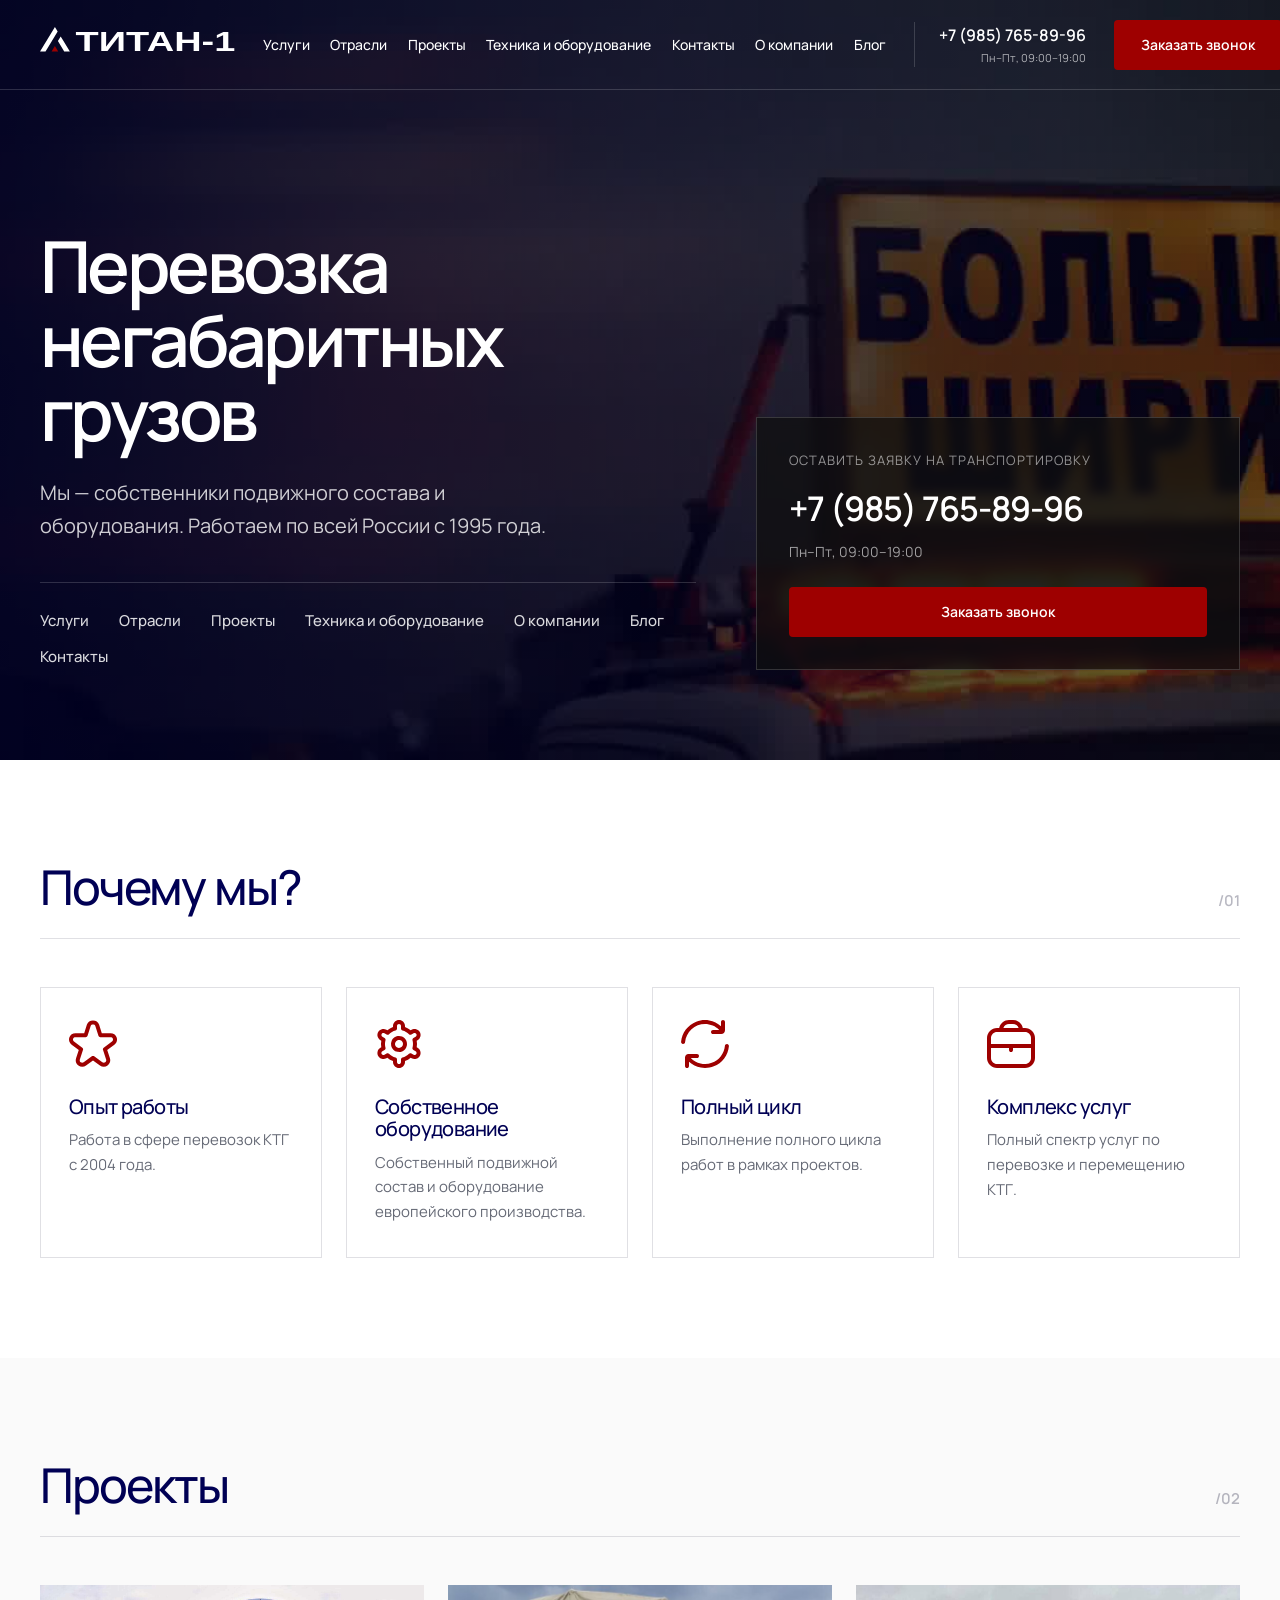
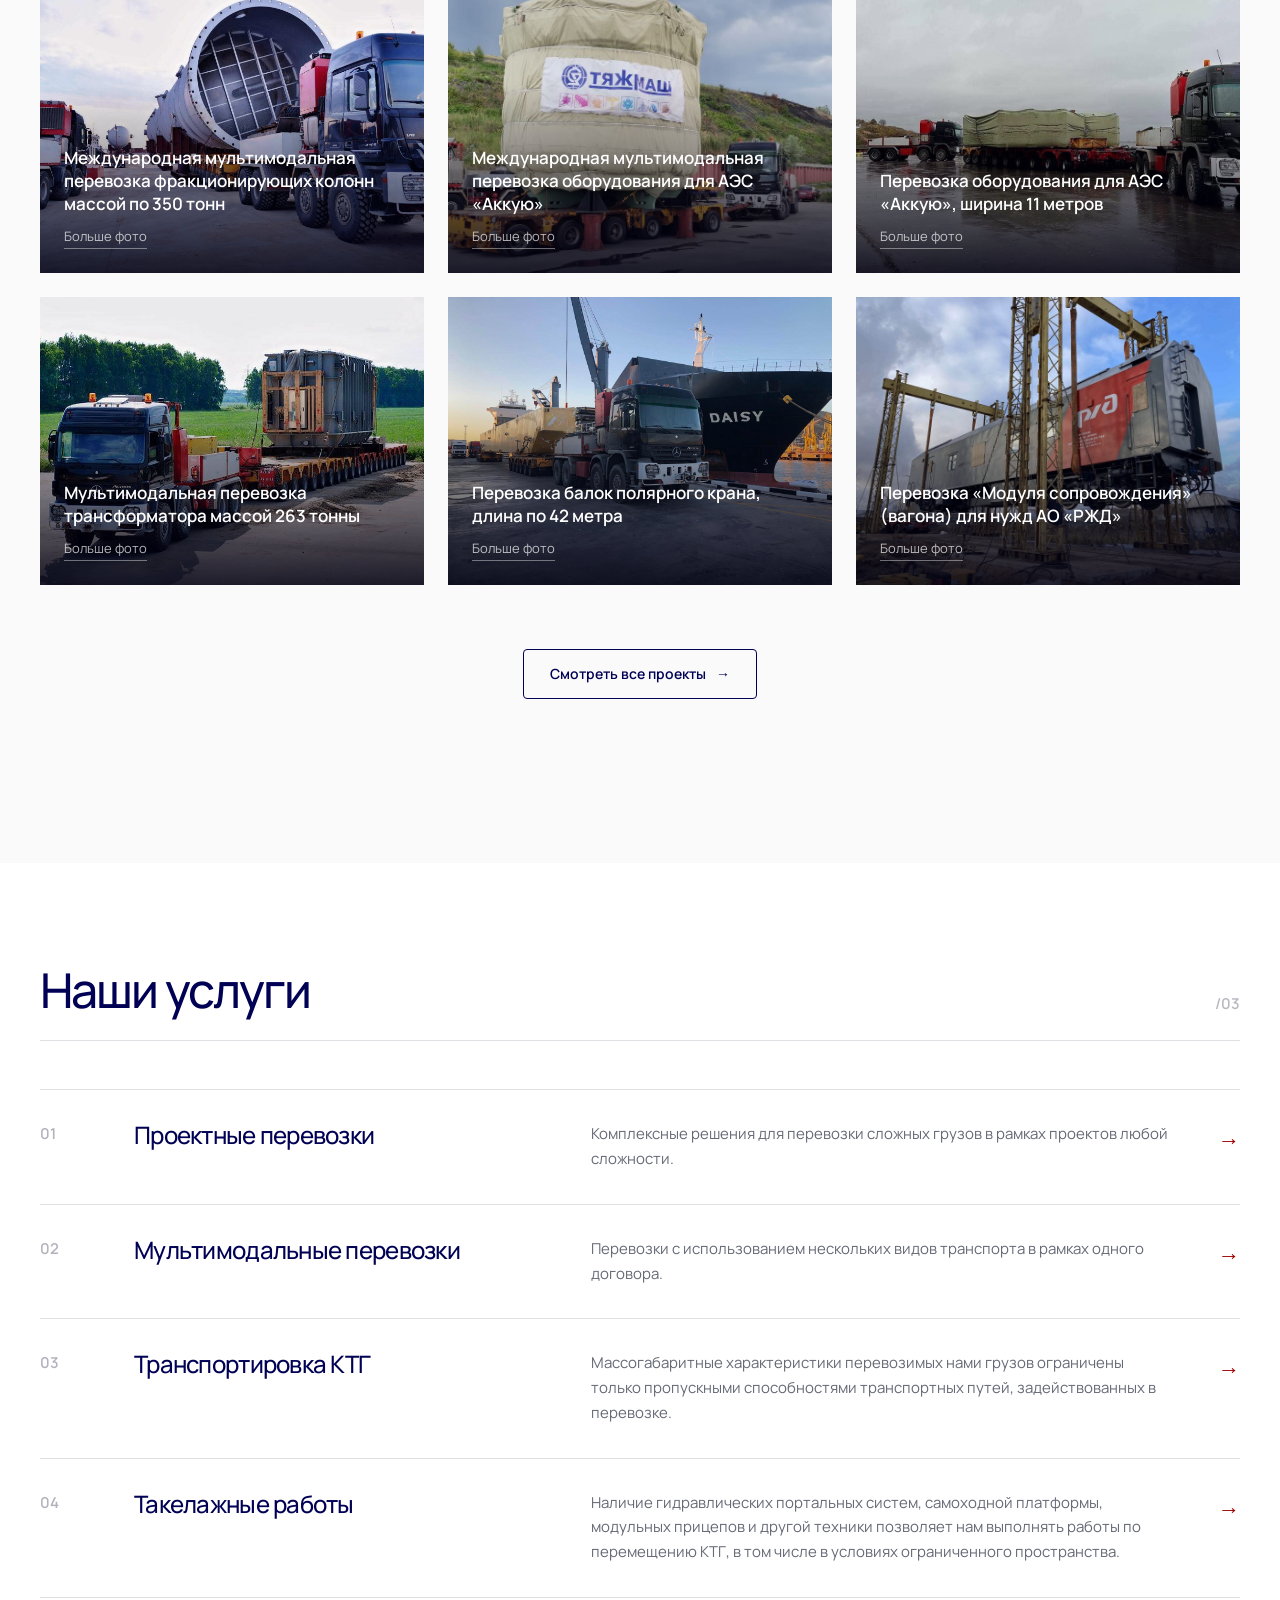
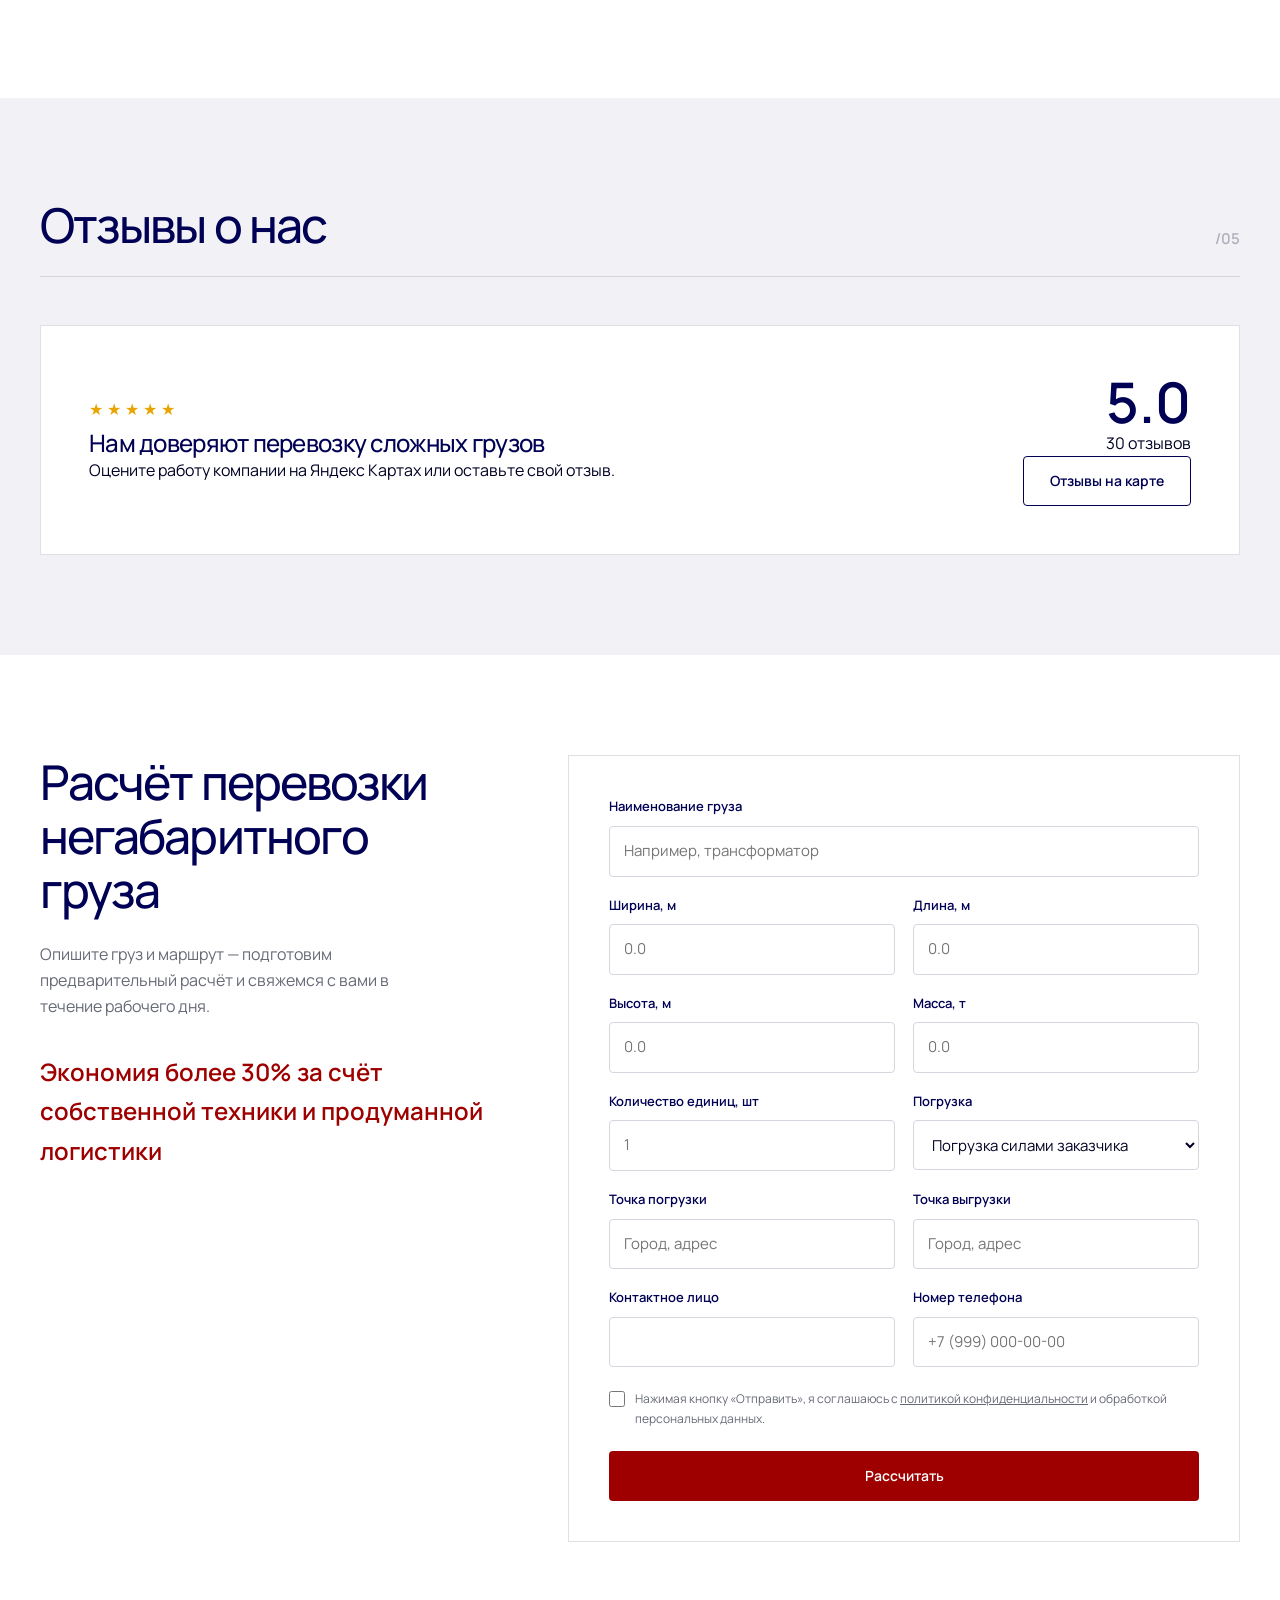
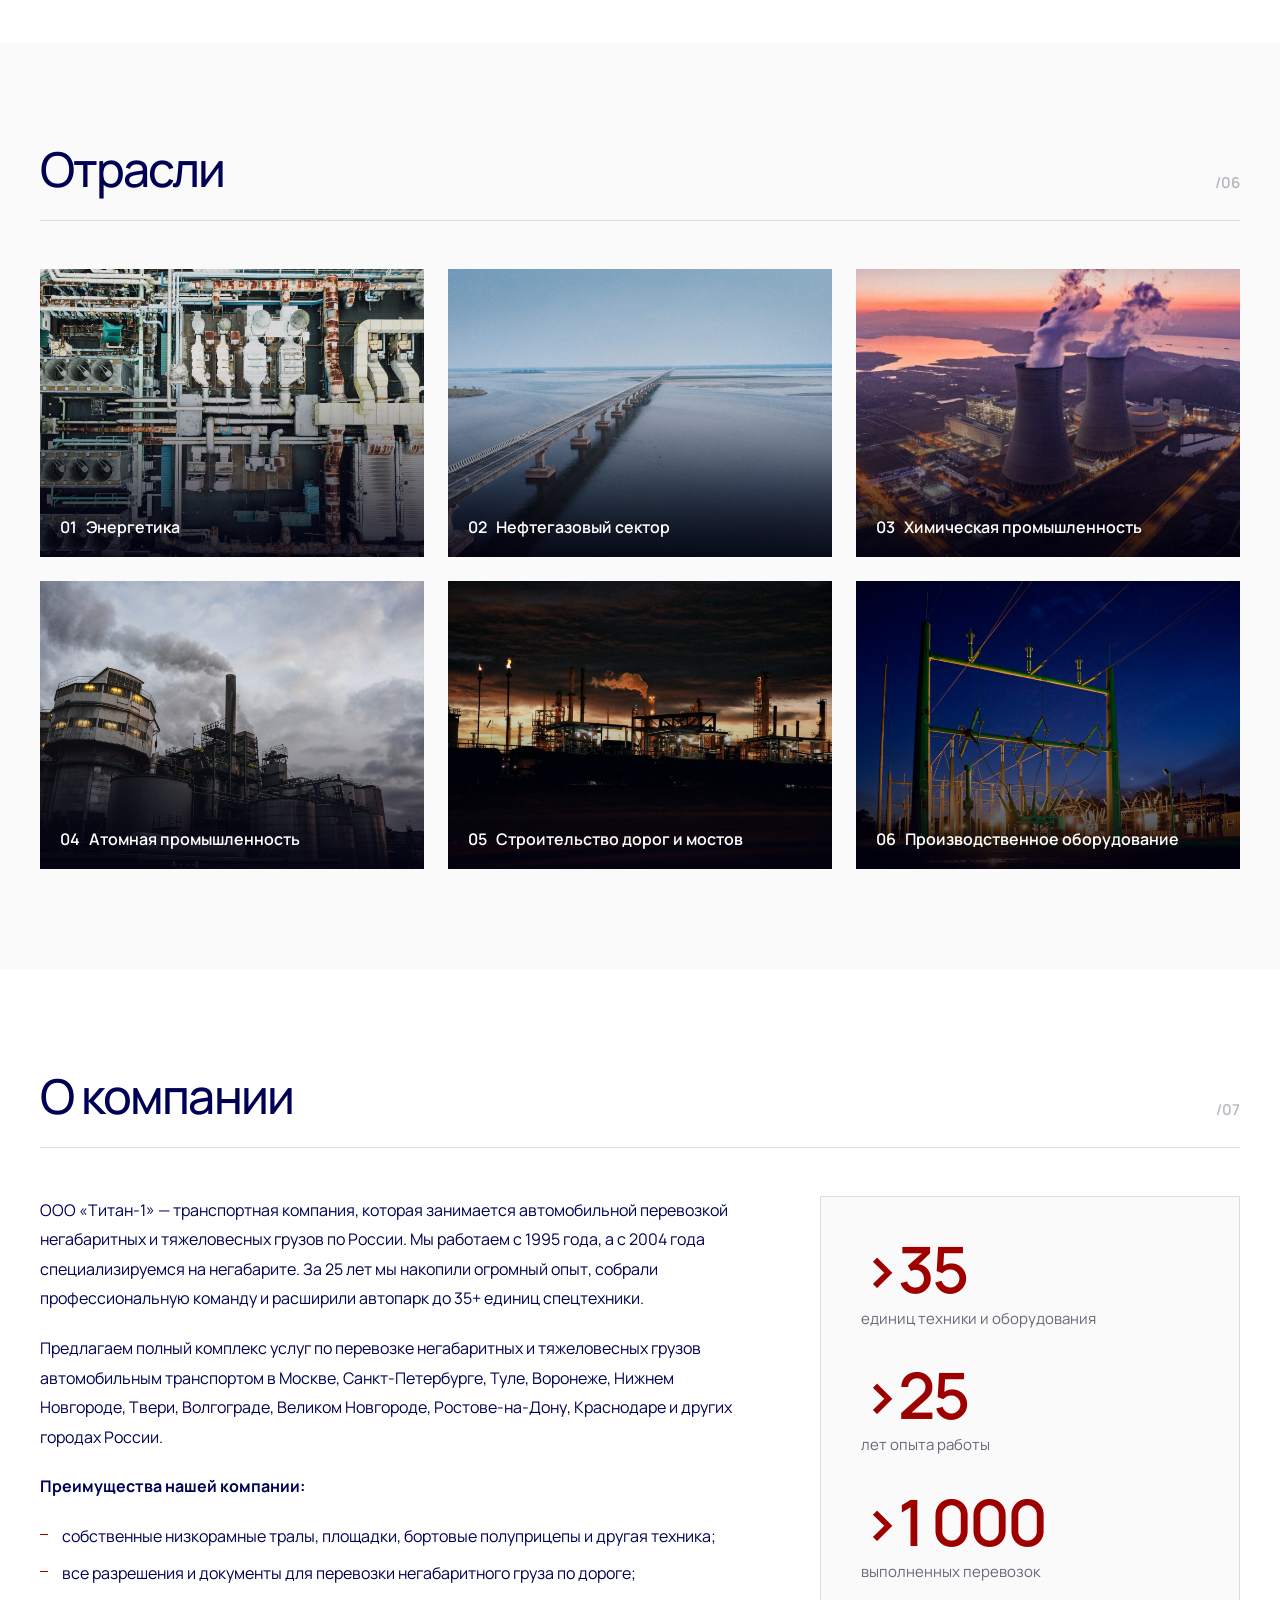
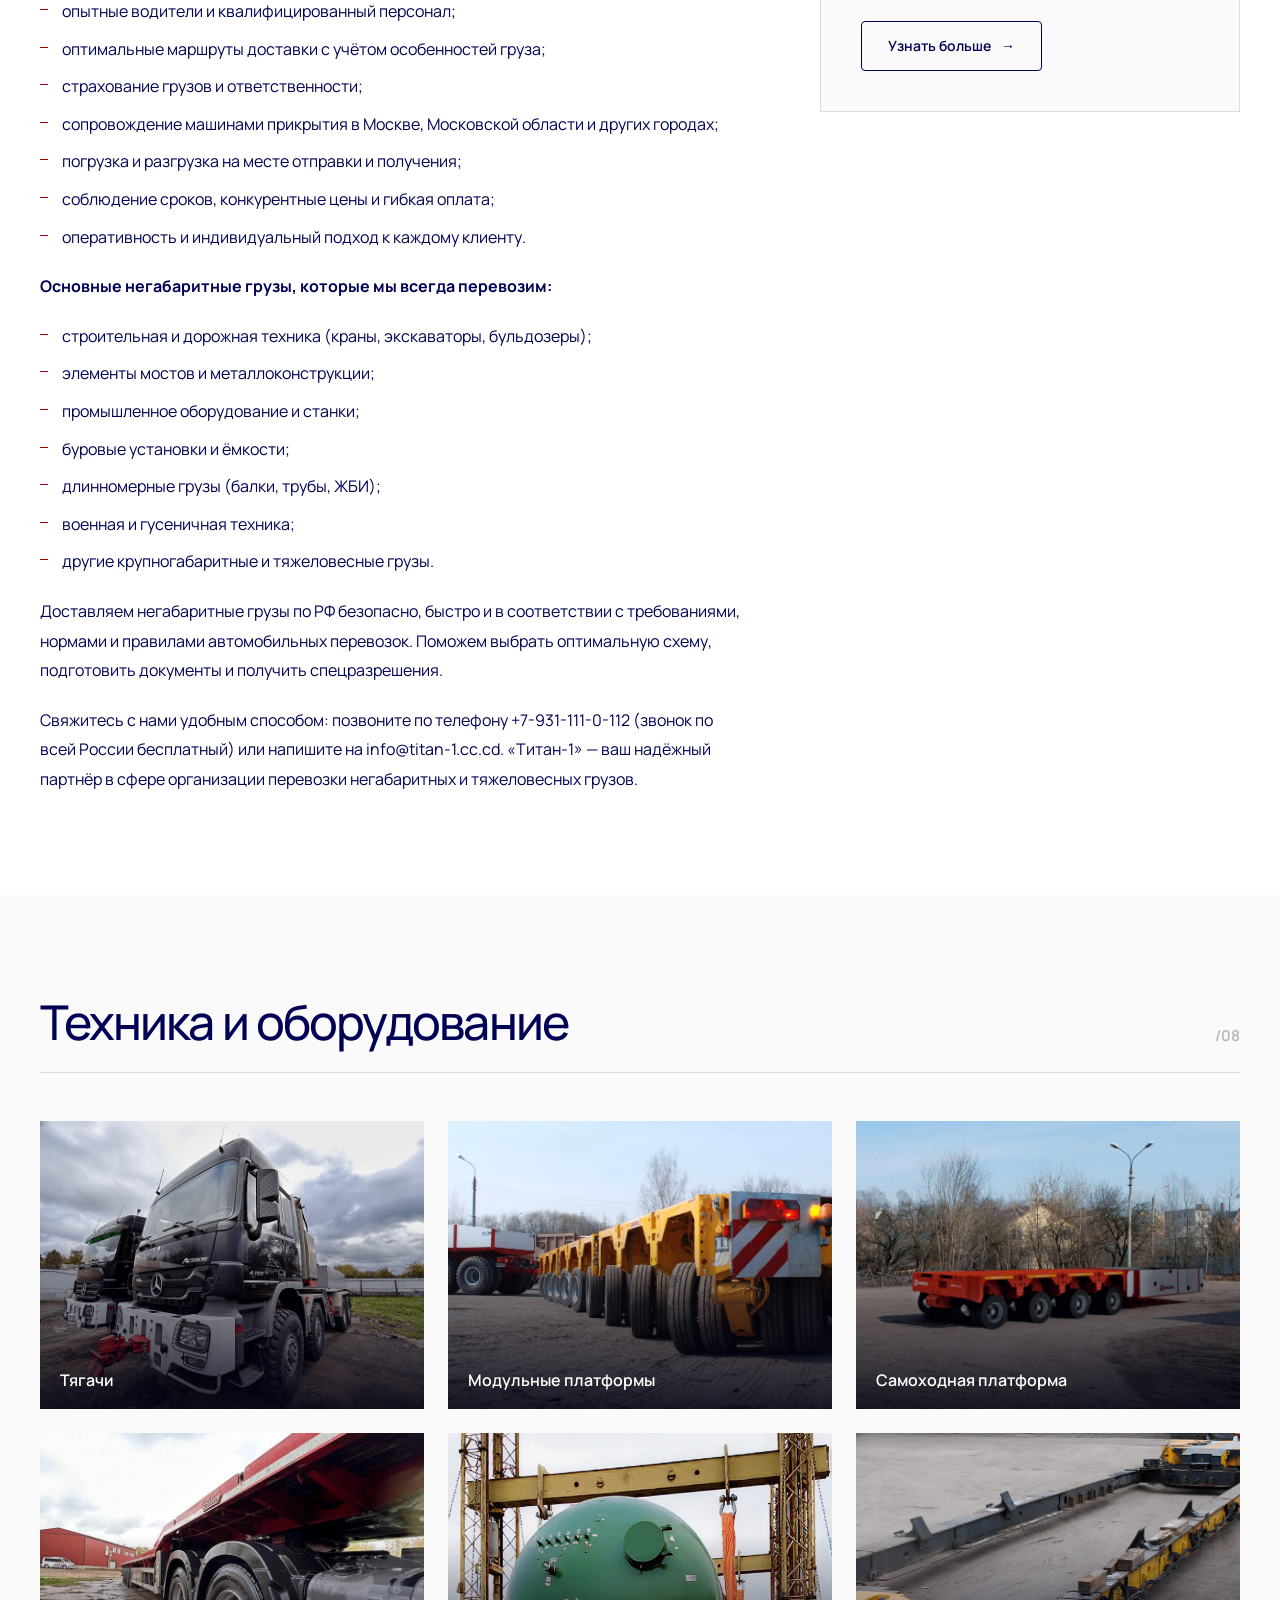
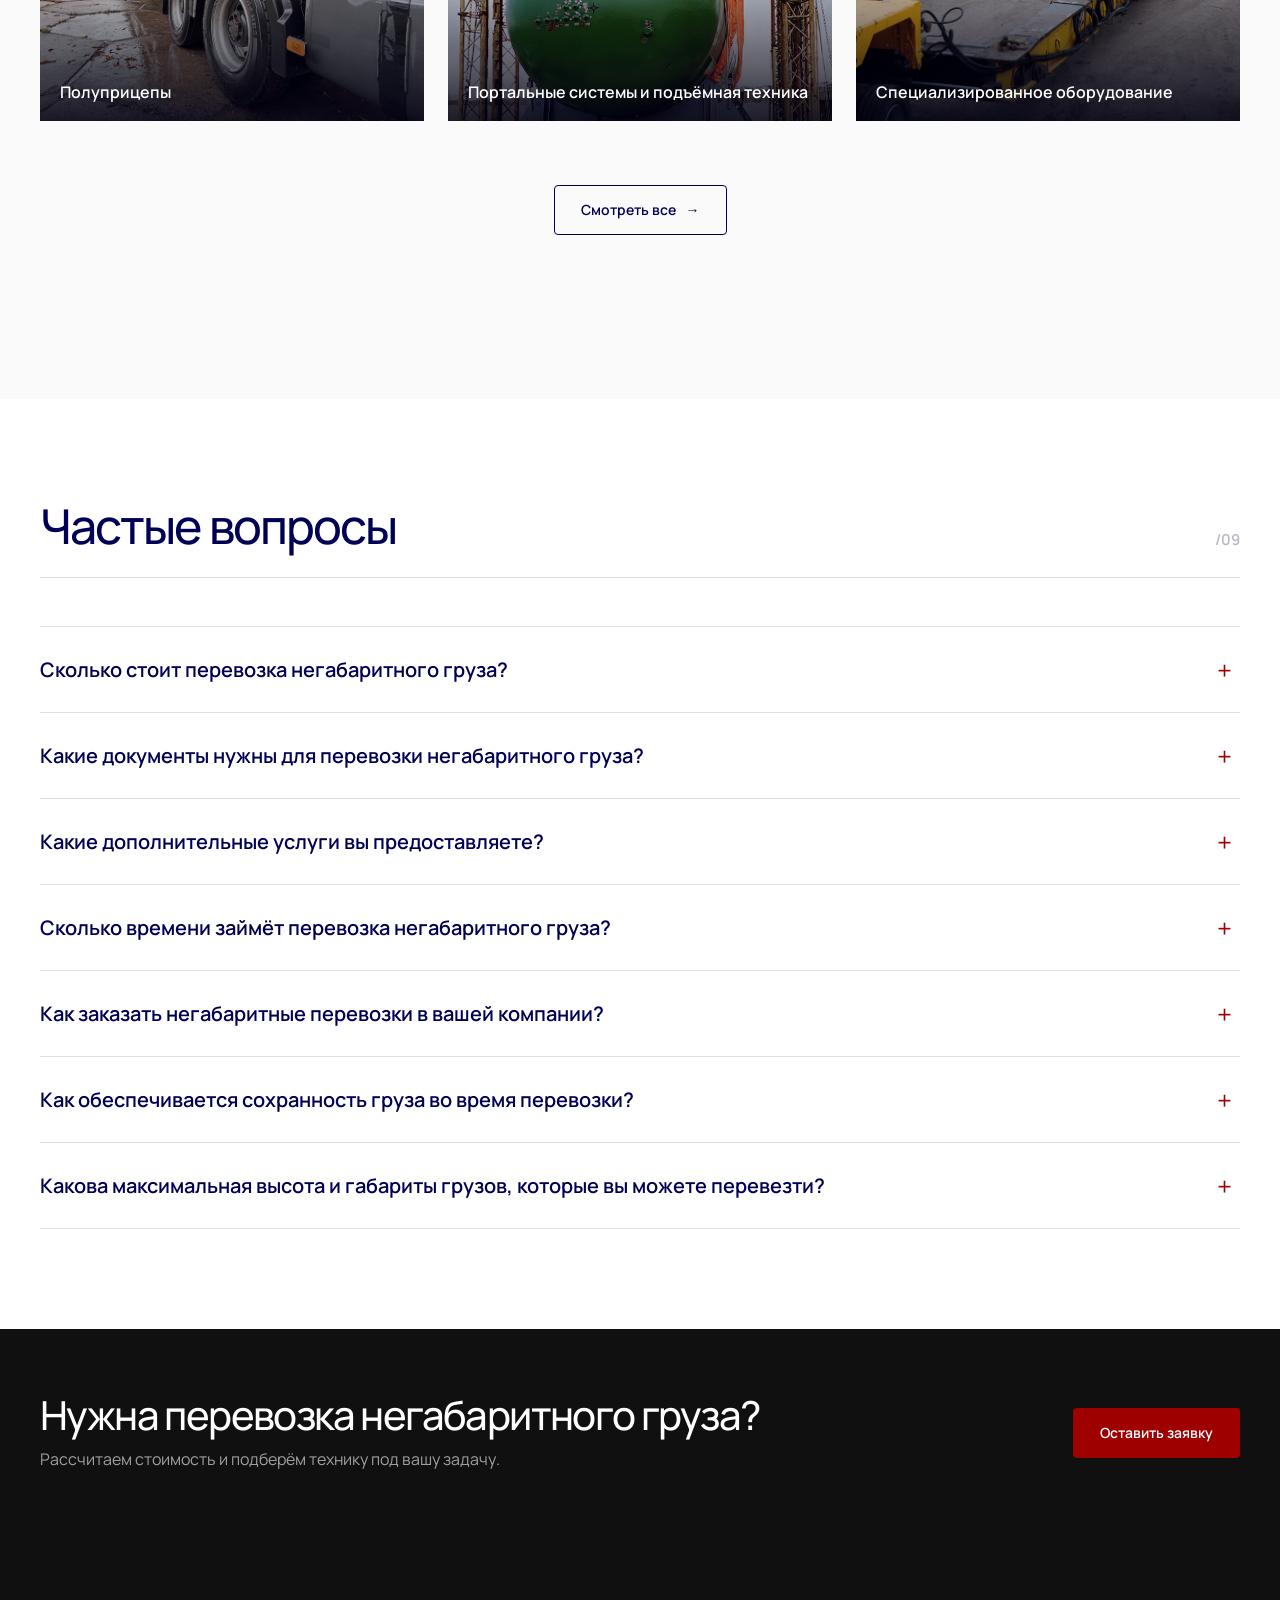
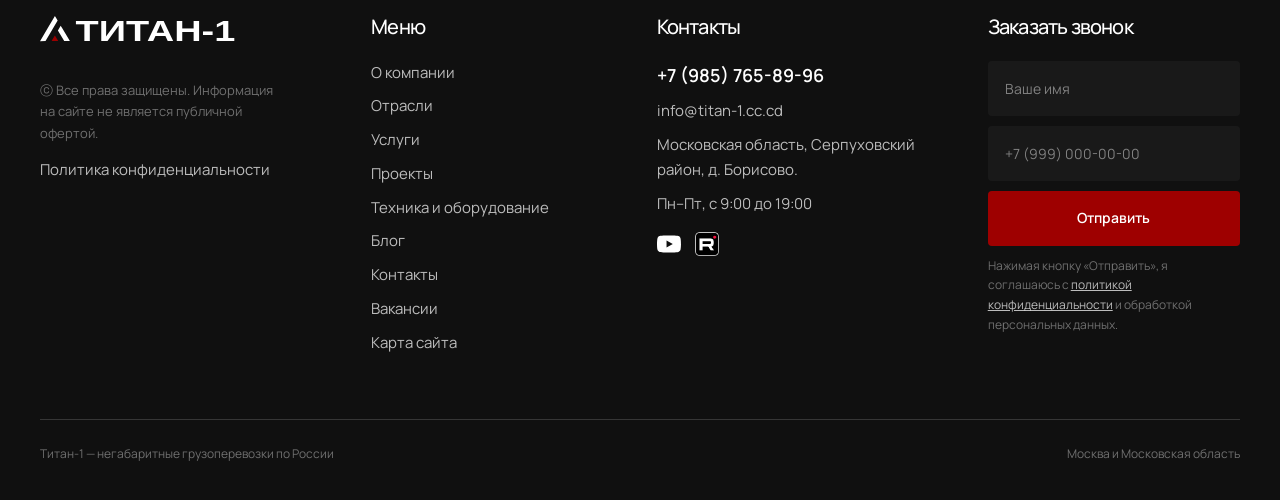
==== commit c9cb282a: "Add files via upload" ====
--- a/index.html
+++ b/index.html
@@ -1,380 +1,534 @@
-<!DOCTYPE html> <html> <head> <meta charset="utf-8" /> <meta http-equiv="Content-Type" content="text/html; charset=utf-8" /> <meta name="viewport" content="width=device-width, initial-scale=1.0" /> <meta name="yandex-verification" content="7648b13431cf0b33" /> <!--metatextblock--> <title>Перевозка негабаритных грузов своим автотранспортом по России ǀ Титан-1</title> <meta name="description" content="Перевозка негабаритных грузов по Москве и России от компании Титан-1. Большой опыт, современная техника, оптимальные маршруты доставки. Оперативность, надежность и строгое соблюдение сроков. Закажите негабаритные перевозки по номеру +7-931-111-0-112." /> <meta property="og:url" content="https://titan-1.cc.cd" /> <meta property="og:title" content="Перевозка негабаритных грузов ǀ Доставка по Москве и России ǀ Титан-1" /> <meta property="og:description" content="Перевозка негабаритных грузов по Москве и России от компании Титан-1. Большой опыт, современная техника, оптимальные маршруты доставки. Оперативность, надежность и строгое соблюдение сроков. Закажите негабаритные перевозки в нашей компании по номеру +7 (9" /> <meta property="og:type" content="website" /> <meta property="og:image" content="https://static.tildacdn.com/tild3237-3465-4938-a364-366362383933/titan-1_badge.jpg" /> <link rel="canonical" href="index.html"> <!--/metatextblock--> <meta name="format-detection" content="telephone=no" /> <meta http-equiv="x-dns-prefetch-control" content="on"> <link rel="dns-prefetch" href="https://ws.tildacdn.com"> <link rel="dns-prefetch" href="https://static.tildacdn.com"> <!--favicons--> <link rel="icon" type="image/x-icon" sizes="32x32" href="https://static.tildacdn.com/tild3336-3438-4132-b736-303166326530/titan-1_favicon.svg" media="(prefers-color-scheme: light)"/> <link rel="icon" type="image/x-icon" sizes="32x32" href="https://static.tildacdn.com/tild3265-6465-4565-a565-646432323664/titan-1_favicon_whit.svg" media="(prefers-color-scheme: dark)"/> <link rel="icon" type="image/svg+xml" sizes="any" href="https://static.tildacdn.com/tild3734-3866-4434-b933-393663383332/titan-1_favicon.svg"> <link rel="apple-touch-icon" type="image/png" href="https://static.tildacdn.com/tild6231-3735-4333-b534-376336306336/titan-1_favicon.png"> <link rel="icon" type="image/png" sizes="192x192" href="https://static.tildacdn.com/tild6231-3735-4333-b534-376336306336/titan-1_favicon.png"> <!--/favicons--> <!-- Assets --> <script src="https://neo.tildacdn.com/js/tilda-fallback-1.0.min.js" async charset="utf-8"></script> <link rel="stylesheet" href="https://static.tildacdn.com/css/tilda-grid-3.0.min.css" type="text/css" media="all" onerror="this.loaderr='y';"/> <link rel="stylesheet" href="https://static.tildacdn.com/ws/project7784959/tilda-blocks-page39754876.min.css?t=1776852363" type="text/css" media="all" onerror="this.loaderr='y';" /> <link rel="preconnect" href="https://fonts.gstatic.com"> <link href="https://fonts.googleapis.com/css2?family=Manrope:wght@300;400;500;600;700&subset=latin,cyrillic&display=swap" rel="stylesheet"> <link rel="stylesheet" href="https://static.tildacdn.com/css/tilda-animation-2.0.min.css" type="text/css" media="all" onerror="this.loaderr='y';" /> <link rel="stylesheet" href="https://static.tildacdn.com/css/tilda-menu-widgeticons-1.0.min.css" type="text/css" media="all" onerror="this.loaderr='y';" /> <link rel="stylesheet" href="https://static.tildacdn.com/css/tilda-forms-1.0.min.css" type="text/css" media="all" onerror="this.loaderr='y';" /> <link rel="stylesheet" href="https://static.tildacdn.com/css/tilda-popup-1.1.min.css" type="text/css" media="print" onload="this.media='all';" onerror="this.loaderr='y';" /> <noscript><link rel="stylesheet" href="https://static.tildacdn.com/css/tilda-popup-1.1.min.css" type="text/css" media="all" /></noscript> <script nomodule src="https://static.tildacdn.com/js/tilda-polyfill-1.0.min.js" charset="utf-8"></script> <script type="text/javascript">function t_onReady(func) {if(document.readyState!='loading') {func();} else {document.addEventListener('DOMContentLoaded',func);}}
-function t_onFuncLoad(funcName,okFunc,time) {if(typeof window[funcName]==='function') {okFunc();} else {setTimeout(function() {t_onFuncLoad(funcName,okFunc,time);},(time||100));}}function t396_initialScale(t){var e=document.getElementById("rec"+t);if(e){var i=e.querySelector(".t396__artboard");if(i){window.tn_scale_initial_window_width||(window.tn_scale_initial_window_width=document.documentElement.clientWidth);var a=window.tn_scale_initial_window_width,r=[],n,l=i.getAttribute("data-artboard-screens");if(l){l=l.split(",");for(var o=0;o<l.length;o++)r[o]=parseInt(l[o],10)}else r=[320,480,640,960,1200];for(var o=0;o<r.length;o++){var d=r[o];a>=d&&(n=d)}var _="edit"===window.allrecords.getAttribute("data-tilda-mode"),c="center"===t396_getFieldValue(i,"valign",n,r),s="grid"===t396_getFieldValue(i,"upscale",n,r),w=t396_getFieldValue(i,"height_vh",n,r),g=t396_getFieldValue(i,"height",n,r),u=!!window.opr&&!!window.opr.addons||!!window.opera||-1!==navigator.userAgent.indexOf(" OPR/");if(!_&&c&&!s&&!w&&g&&!u){var h=parseFloat((a/n).toFixed(3)),f=[i,i.querySelector(".t396__carrier"),i.querySelector(".t396__filter")],v=Math.floor(parseInt(g,10)*h)+"px",p;i.style.setProperty("--initial-scale-height",v);for(var o=0;o<f.length;o++)f[o].style.setProperty("height","var(--initial-scale-height)");t396_scaleInitial__getElementsToScale(i).forEach((function(t){t.style.zoom=h}))}}}}function t396_scaleInitial__getElementsToScale(t){return t?Array.prototype.slice.call(t.children).filter((function(t){return t&&(t.classList.contains("t396__elem")||t.classList.contains("t396__group"))})):[]}function t396_getFieldValue(t,e,i,a){var r,n=a[a.length-1];if(!(r=i===n?t.getAttribute("data-artboard-"+e):t.getAttribute("data-artboard-"+e+"-res-"+i)))for(var l=0;l<a.length;l++){var o=a[l];if(!(o<=i)&&(r=o===n?t.getAttribute("data-artboard-"+e):t.getAttribute("data-artboard-"+e+"-res-"+o)))break}return r}window.TN_SCALE_INITIAL_VER="1.0",window.tn_scale_initial_window_width=null;</script> <script src="https://static.tildacdn.com/js/jquery-1.10.2.min.js" charset="utf-8" onerror="this.loaderr='y';"></script> <script src="https://static.tildacdn.com/js/tilda-scripts-3.0.min.js" charset="utf-8" defer onerror="this.loaderr='y';"></script> <script src="https://static.tildacdn.com/ws/project7784959/tilda-blocks-page39754876.min.js?t=1776852363" charset="utf-8" async onerror="this.loaderr='y';"></script> <script src="https://static.tildacdn.com/js/tilda-lazyload-1.0.min.js" charset="utf-8" async onerror="this.loaderr='y';"></script> <script src="https://static.tildacdn.com/js/tilda-animation-2.0.min.js" charset="utf-8" async onerror="this.loaderr='y';"></script> <script src="https://static.tildacdn.com/js/tilda-menu-1.0.min.js" charset="utf-8" async onerror="this.loaderr='y';"></script> <script src="https://static.tildacdn.com/js/tilda-menu-widgeticons-1.0.min.js" charset="utf-8" async onerror="this.loaderr='y';"></script> <script src="https://static.tildacdn.com/js/tilda-zero-1.1.min.js" charset="utf-8" async onerror="this.loaderr='y';"></script> <script src="https://static.tildacdn.com/js/tilda-forms-1.0.min.js" charset="utf-8" async onerror="this.loaderr='y';"></script> <script src="https://static.tildacdn.com/js/tilda-popup-1.0.min.js" charset="utf-8" async onerror="this.loaderr='y';"></script> <script src="https://static.tildacdn.com/js/tilda-zero-forms-1.0.min.js" charset="utf-8" async onerror="this.loaderr='y';"></script> <script src="https://static.tildacdn.com/js/tilda-animation-sbs-1.0.min.js" charset="utf-8" async onerror="this.loaderr='y';"></script> <script src="https://static.tildacdn.com/js/tilda-zero-scale-1.0.min.js" charset="utf-8" async onerror="this.loaderr='y';"></script> <script src="https://static.tildacdn.com/js/tilda-skiplink-1.0.min.js" charset="utf-8" async onerror="this.loaderr='y';"></script> <script src="https://static.tildacdn.com/js/tilda-events-1.0.min.js" charset="utf-8" async onerror="this.loaderr='y';"></script> <!-- nominify begin --><meta name="google-site-verification" content="UZShu1niKLk84uFcO-FVJx3WVM7cpMxiiZ5kRpmUTmI" /> <!-- Yandex.Metrika counter 95854518 --> <script>
-  window.addEventListener("load", function() {
-    setTimeout(() => {
-      (function(m,e,t,r,i,k,a){m[i]=m[i]||function(){(m[i].a=m[i].a||[]).push(arguments)};m[i].l=1*new Date();for (var j = 0; j < document.scripts.length; j++) {if (document.scripts[j].src === r) { return; }}k=e.createElement(t),a=e.getElementsByTagName(t)[0],k.defer=1,k.src=r,a.parentNode.insertBefore(k,a)})(window, document, 'script', 'https://mc.yandex.ru/metrika/tag.js', 'ym');ym(95854518, 'init', {clickmap:true,trackLinks:true,accurateTrackBounce:true,webvisor: true,});
-    }, 2500)
-  });
-</script> <!-- / Yandex.Metrika counter 95854518 --><!-- nominify end --><!-- nominify begin --><script type="application/ld+json">
-{
-	"@context": "http://schema.org/",
-	"@type": "Product",
-	"name": "Негабаритные грузоперевозки",
-	"image": "https://static.tildacdn.com/tild6533-6662-4662-a461-316335663965/titan-1_logo_white_2.svg",
-	"description": "Перевозки негабаритных грузов по Москве и Центральной части России",
-	"brand": {
-		"@type": "Brand",
-		"name": "Титан-1"
-	},
-	"aggregateRating": {
-		"@type": "AggregateRating",
-		"ratingValue" : "5",
-		"ratingCount" : "30",
-		"reviewCount" : "25",
-		"worstRating" : "1",
-		"bestRating" : "5"
-	}
-}
-</script><!-- nominify end --><script type="text/javascript">window.dataLayer=window.dataLayer||[];</script> <script type="text/javascript">(function() {if((/bot|google|yandex|baidu|bing|msn|duckduckbot|teoma|slurp|crawler|spider|robot|crawling|facebook/i.test(navigator.userAgent))===false&&typeof(sessionStorage)!='undefined'&&sessionStorage.getItem('visited')!=='y'&&document.visibilityState){var style=document.createElement('style');style.type='text/css';style.innerHTML='@media screen and (min-width: 980px) {.t-records {opacity: 0;}.t-records_animated {-webkit-transition: opacity ease-in-out .2s;-moz-transition: opacity ease-in-out .2s;-o-transition: opacity ease-in-out .2s;transition: opacity ease-in-out .2s;}.t-records.t-records_visible {opacity: 1;}}';document.getElementsByTagName('head')[0].appendChild(style);function t_setvisRecs(){var alr=document.querySelectorAll('.t-records');Array.prototype.forEach.call(alr,function(el) {el.classList.add("t-records_animated");});setTimeout(function() {Array.prototype.forEach.call(alr,function(el) {el.classList.add("t-records_visible");});sessionStorage.setItem("visited","y");},400);}
-document.addEventListener('DOMContentLoaded',t_setvisRecs);}})();</script><style id="ghp-fix-fonts">:root{--t-text-font:'Manrope',Arial,sans-serif;--t-heading-font:'Manrope',Arial,sans-serif;}</style></head> <body class="t-body" style="margin:0;"> <!--allrecords--> <div id="allrecords" class="t-records" data-hook="blocks-collection-content-node" data-tilda-project-id="7784959" data-tilda-page-id="39754876" data-tilda-formskey="71aea5ee881aec0d23d88a8a87784959" data-tilda-cookie="no" data-tilda-lazy="yes" data-tilda-root-zone="com" data-tilda-project-headcode="yes" data-tilda-page-headcode="yes" data-tilda-project-country="RU"> <div id="rec643030869" class="r t-rec t-rec_pb_0" style="padding-bottom:0px; " data-animationappear="off" data-record-type="131"> <!-- T123 --> <div class="t123"> <div class="t-container_100 "> <div class="t-width t-width_100 "> <!-- nominify begin --> <script>
-    var __assign=this&&this.__assign||function(){return(__assign=Object.assign||function(t){for(var i,a=1,s=arguments.length;a<s;a++)for(var n in i=arguments[a])Object.prototype.hasOwnProperty.call(i,n)&&(t[n]=i[n]);return t}).apply(this,arguments)},CountUp=function(){function t(t,i,a){var s=this;this.target=t,this.endVal=i,this.options=a,this.version="2.0.4",this.defaults={startVal:0,decimalPlaces:0,duration:2,useEasing:!0,useGrouping:!0,smartEasingThreshold:999,smartEasingAmount:333,separator:",",decimal:".",prefix:"",suffix:""},this.finalEndVal=null,this.useEasing=!0,this.countDown=!1,this.error="",this.startVal=0,this.paused=!0,this.count=function(t){s.startTime||(s.startTime=t);var i=t-s.startTime;s.remaining=s.duration-i,s.useEasing?s.countDown?s.frameVal=s.startVal-s.easingFn(i,0,s.startVal-s.endVal,s.duration):s.frameVal=s.easingFn(i,s.startVal,s.endVal-s.startVal,s.duration):s.countDown?s.frameVal=s.startVal-(s.startVal-s.endVal)*(i/s.duration):s.frameVal=s.startVal+(s.endVal-s.startVal)*(i/s.duration),s.countDown?s.frameVal=s.frameVal<s.endVal?s.endVal:s.frameVal:s.frameVal=s.frameVal>s.endVal?s.endVal:s.frameVal,s.frameVal=Math.round(s.frameVal*s.decimalMult)/s.decimalMult,s.printValue(s.frameVal),i<s.duration?s.rAF=requestAnimationFrame(s.count):null!==s.finalEndVal?s.update(s.finalEndVal):s.callback&&s.callback()},this.formatNumber=function(t){var i,a,n,e,r,o=t<0?"-":"";if(i=Math.abs(t).toFixed(s.options.decimalPlaces),n=(a=(i+="").split("."))[0],e=a.length>1?s.options.decimal+a[1]:"",s.options.useGrouping){r="";for(var l=0,h=n.length;l<h;++l)0!==l&&l%3==0&&(r=s.options.separator+r),r=n[h-l-1]+r;n=r}return s.options.numerals&&s.options.numerals.length&&(n=n.replace(/[0-9]/g,function(t){return s.options.numerals[+t]}),e=e.replace(/[0-9]/g,function(t){return s.options.numerals[+t]})),o+s.options.prefix+n+e+s.options.suffix},this.easeOutExpo=function(t,i,a,s){return a*(1-Math.pow(2,-10*t/s))*1024/1023+i},this.options=__assign({},this.defaults,a),this.formattingFn=this.options.formattingFn?this.options.formattingFn:this.formatNumber,this.easingFn=this.options.easingFn?this.options.easingFn:this.easeOutExpo,this.startVal=this.validateValue(this.options.startVal),this.frameVal=this.startVal,this.endVal=this.validateValue(i),this.options.decimalPlaces=Math.max(this.options.decimalPlaces),this.decimalMult=Math.pow(10,this.options.decimalPlaces),this.resetDuration(),this.options.separator=String(this.options.separator),this.useEasing=this.options.useEasing,""===this.options.separator&&(this.options.useGrouping=!1),this.el="string"==typeof t?document.getElementById(t):t,this.el?this.printValue(this.startVal):this.error="[CountUp] target is null or undefined"}return t.prototype.determineDirectionAndSmartEasing=function(){var t=this.finalEndVal?this.finalEndVal:this.endVal;this.countDown=this.startVal>t;var i=t-this.startVal;if(Math.abs(i)>this.options.smartEasingThreshold){this.finalEndVal=t;var a=this.countDown?1:-1;this.endVal=t+a*this.options.smartEasingAmount,this.duration=this.duration/2}else this.endVal=t,this.finalEndVal=null;this.finalEndVal?this.useEasing=!1:this.useEasing=this.options.useEasing},t.prototype.start=function(t){this.error||(this.callback=t,this.duration>0?(this.determineDirectionAndSmartEasing(),this.paused=!1,this.rAF=requestAnimationFrame(this.count)):this.printValue(this.endVal))},t.prototype.pauseResume=function(){this.paused?(this.startTime=null,this.duration=this.remaining,this.startVal=this.frameVal,this.determineDirectionAndSmartEasing(),this.rAF=requestAnimationFrame(this.count)):cancelAnimationFrame(this.rAF),this.paused=!this.paused},t.prototype.reset=function(){cancelAnimationFrame(this.rAF),this.paused=!0,this.resetDuration(),this.startVal=this.validateValue(this.options.startVal),this.frameVal=this.startVal,this.printValue(this.startVal)},t.prototype.update=function(t){cancelAnimationFrame(this.rAF),this.startTime=null,this.endVal=this.validateValue(t),this.endVal!==this.frameVal&&(this.startVal=this.frameVal,this.finalEndVal||this.resetDuration(),this.determineDirectionAndSmartEasing(),this.rAF=requestAnimationFrame(this.count))},t.prototype.printValue=function(t){var i=this.formattingFn(t);"INPUT"===this.el.tagName?this.el.value=i:"text"===this.el.tagName||"tspan"===this.el.tagName?this.el.textContent=i:this.el.innerHTML=i},t.prototype.ensureNumber=function(t){return"number"==typeof t&&!isNaN(t)},t.prototype.validateValue=function(t){var i=Number(t);return this.ensureNumber(i)?i:(this.error="[CountUp] invalid start or end value: "+t,null)},t.prototype.resetDuration=function(){this.startTime=null,this.duration=1e3*Number(this.options.duration),this.remaining=this.duration},t}();
-function checkVisible(elm, bottom) {bottom = bottom || 0;var rect = elm.getBoundingClientRect();var viewHeight = Math.max(document.documentElement.clientHeight, window.innerHeight);return !(rect.bottom < 0 || rect.top - viewHeight >= bottom);}
-</script> <!-- nominify end --> </div> </div> </div> </div> <div id="rec643030870" class="r t-rec t-rec_pt_0 t-rec_pb_0" style="padding-top:0px;padding-bottom:0px; " data-animationappear="off" data-record-type="131"> <!-- T123 --> <div class="t123"> <div class="t-container_100 "> <div class="t-width t-width_100 "> <!-- nominify begin --> <script>
-    // $("body").css("overflow","hidden");
-    $(document).ready(function() {
-        setTimeout(function() {
-            // $("#rec643030866").delay(2500).fadeOut('slow'); 
-            // $("body").css("overflow","");
-            window.dispatchEvent(new Event('resize'));
-        }, 3000);
-    });
-    $(window).on('load', function () {
-        // $("#rec643030866").delay(2500).fadeOut('slow');
-        setTimeout(function() {  
-        // $("body").css("overflow","hidden"); 
-        window.dispatchEvent(new Event('resize'));    
-        }, 400);
-    });
-</script> <!-- nominify end --> </div> </div> </div> </div> <div id="rec772213741" class="r t-rec" style=" " data-animationappear="off" data-record-type="131"> <!-- T123 --> <div class="t123"> <div class="t-container_100 "> <div class="t-width t-width_100 "> <!-- nominify begin --> <script>$(document).ready(function(){ var id = 'tildoshnaya_counter_0xyBGM166d' ; var elem = $('.tn-elem__6430308661694765486718 .tn-atom').attr('id', id);var options = { startVal: 0 , decimalPlaces: 0, duration: 3,separator: ',', decimal: '.', prefix: '', suffix: '', }; var already = 0; if (already == 0) {if (checkVisible(elem[0])) {var demo = new CountUp(id, 100, options);if (!demo.error) {demo.start();} else {console.error(demo.error);}already = 1;}} $(window).scroll(function(){ if (already == 0) { if (checkVisible(elem[0])) { var demo = new CountUp(id, 100, options); if (!demo.error) { demo.start(); } else { console.error(demo.error); } already = 1; } } });})</script> <!-- nominify end --> </div> </div> </div> </div> <div id="rec643030871" class="r t-rec" style=" " data-animationappear="off" data-record-type="131"> <!-- T123 --> <div class="t123"> <div class="t-container_100 "> <div class="t-width t-width_100 "> <!-- nominify begin --> <script>
-    setTimeout(function() {
-  $('.bg-1').addClass('none');
-}, 4500);
-</script> <style>
-    .none {
-        display:none;
+<!DOCTYPE html>
+<html lang="ru">
+<head>
+  <meta charset="utf-8">
+  <meta name="viewport" content="width=device-width, initial-scale=1">
+  <title>Перевозка негабаритных грузов своим автотранспортом по России — Титан-1</title>
+  <meta name="description" content="Перевозка негабаритных грузов по Москве и России от компании Титан-1. Большой опыт, современная техника, оптимальные маршруты доставки. Оперативность, надёжность и строгое соблюдение сроков.">
+  <meta name="yandex-verification" content="7648b13431cf0b33">
+  <meta name="google-site-verification" content="UZShu1niKLk84uFcO-FVJx3WVM7cpMxiiZ5kRpmUTmI">
+  <meta property="og:type" content="website">
+  <meta property="og:title" content="Перевозка негабаритных грузов — Титан-1">
+  <meta property="og:description" content="Негабаритные и тяжеловесные перевозки по Москве и России: собственная техника, полный цикл работ, согласование маршрутов.">
+  <meta property="og:image" content="assets/img/og-badge.jpg">
+  <link rel="canonical" href="index.html">
+  <link rel="icon" href="assets/img/favicon.svg" type="image/svg+xml">
+  <link rel="icon" href="assets/img/favicon-white.svg" type="image/svg+xml" media="(prefers-color-scheme: dark)">
+  <link rel="apple-touch-icon" href="assets/img/favicon.png">
+  <link rel="stylesheet" href="assets/css/style.css">
+  <script src="assets/js/main.js" defer></script>
+
+  <script type="application/ld+json">
+  {
+    "@context": "https://schema.org",
+    "@type": "Product",
+    "name": "Негабаритные грузоперевозки",
+    "image": "assets/img/og-badge.jpg",
+    "description": "Перевозки негабаритных грузов по Москве и Центральной части России",
+    "brand": { "@type": "Brand", "name": "Титан-1" },
+    "aggregateRating": {
+      "@type": "AggregateRating",
+      "ratingValue": "5",
+      "ratingCount": "30",
+      "reviewCount": "25",
+      "worstRating": "1",
+      "bestRating": "5"
     }
-</style> <!--Фиксируем шторы и прелоудер, при загрузке страницы--> <style>
-#rec640417132,
-.bg-1 {
-  position: fixed;
-  left: 0;
-  top: 0;
-  right:0;
-  bottom:0;
-  z-index: 100005;
-}
-</style> <!-- nominify end --> </div> </div> </div> </div> <div id="rec646435018" class="r t-rec t-rec_pt_0 t-rec_pb_0 t-screenmax-980px" style="padding-top:0px;padding-bottom:0px; " data-animationappear="off" data-record-type="121" data-alias-record-type="450" data-screen-max="980px"> <!-- t450 --> <div id="nav646435018marker"></div> <div class="t450__overlay"> <div class="t450__overlay_bg"
-style=" "> </div> </div> <div id="nav646435018" class="t450 " data-tooltip-hook="#menuopen"
-style="max-width: 400px;background-color: #101010;"> <button type="button"
-class="t450__close-button t450__close t450_opened "
-style="background-color: #101010;" aria-label="Close menu"> <div class="t450__close_icon" style="color:#ffffff;"> <span></span> <span></span> <span></span> <span></span> </div> </button> <div class="t450__container t-align_left"> <div class="t450__top"> <nav class="t450__menu"> <ul role="list" class="t450__list t-menu__list"> <li class="t450__list_item"> <a class="t-menu__link-item "
-href="https://titan-1.cc.cd/services" data-menu-submenu-hook="" data-menu-item-number="1">
-Услуги
-</a> </li> <li class="t450__list_item"> <a class="t-menu__link-item "
-href="https://titan-1.cc.cd/about-the-company" data-menu-submenu-hook="" data-menu-item-number="2">
-О компании
-</a> </li> <li class="t450__list_item"> <a class="t-menu__link-item "
-href="https://titan-1.cc.cd/industries" data-menu-submenu-hook="" data-menu-item-number="3">
-Отрасли
-</a> </li> <li class="t450__list_item"> <a class="t-menu__link-item "
-href="projects.html" data-menu-submenu-hook="" data-menu-item-number="4">
-Проекты
-</a> </li> <li class="t450__list_item"> <a class="t-menu__link-item "
-href="https://titan-1.cc.cd/machinery-and-equipment" data-menu-submenu-hook="" data-menu-item-number="5">
-Техника и оборудование
-</a> </li> <li class="t450__list_item"> <a class="t-menu__link-item "
-href="blog.html" data-menu-submenu-hook="" data-menu-item-number="6">
-Блог
-</a> </li> <li class="t450__list_item"> <a class="t-menu__link-item "
-href="contacts.html" data-menu-submenu-hook="" data-menu-item-number="7">
-Контакты
-</a> </li> </ul> </nav> </div> <div class="t450__rightside"> <div class="t450__rightcontainer"> <div class="t450__right_descr t-descr t-descr_xs" field="descr">+7<a href="tel:89857658996" style="color: rgb(255, 255, 255);">(985)765-89-96</a></div> <div class="t450__right_social_links"> <div class="t-sociallinks"> <ul role="list" class="t-sociallinks__wrapper" aria-label="Соц. сети"> <!-- new soclinks --><li class="t-sociallinks__item t-sociallinks__item_rutube"><a href="https://rutube.ru/u/titan1/" target="_blank" rel="nofollow" aria-label="rutube" style="width: 30px; height: 30px;"><svg class="t-sociallinks__svg" xmlns="http://www.w3.org/2000/svg" width="30px" height="30px" viewBox="0 0 48 48" fill="none"> <path d="M24 0C37.2548 0 48 10.7452 48 24C48 37.2548 37.2548 48 24 48C10.7452 48 0 37.2548 0 24C0 10.7452 10.7452 0 24 0ZM27.1963 17.335H15V32H18.4648V27.2285H24.8516L27.8818 32H31.7617L28.4209 27.2061C29.6525 27.0125 30.206 26.6128 30.6621 25.9531C31.1183 25.2934 31.3467 24.2379 31.3467 22.8301V21.7305C31.3467 20.8958 31.2635 20.2361 31.1182 19.7305C30.9728 19.2248 30.724 18.7847 30.3711 18.3896C29.9983 18.0157 29.5833 17.7517 29.085 17.5752C28.5866 17.4211 27.9632 17.333 27.1963 17.333V17.335ZM26.6357 20.5674C27.1126 20.5674 27.4446 20.6558 27.6113 20.8096C27.7778 20.9636 27.8818 21.2497 27.8818 21.667V22.8984C27.8818 23.3383 27.7779 23.6242 27.6113 23.7783C27.4447 23.9323 27.1128 23.998 26.6357 23.998V23.9971H18.4648V20.5674H26.6357ZM34.3809 12.0957C32.9346 12.0958 31.7619 13.2676 31.7617 14.7139C31.7617 16.1603 32.9345 17.333 34.3809 17.333C35.8273 17.333 37 16.1603 37 14.7139C36.9998 13.2676 35.8272 12.0957 34.3809 12.0957Z" fill="#ffffff"/> </svg></a></li><!-- /new soclinks --> </ul> </div> </div> </div> </div> </div> </div> <script>t_onReady(function() {var rec=document.querySelector('#rec646435018');if(!rec) return;rec.setAttribute('data-animationappear','off');rec.style.opacity=1;t_onFuncLoad('t450_initMenu',function() {t450_initMenu('646435018');});});</script> <style>#rec646435018 .t-menu__link-item{}@supports (overflow:-webkit-marquee) and (justify-content:inherit){#rec646435018 .t-menu__link-item,#rec646435018 .t-menu__link-item.t-active{opacity:1 !important;}}</style> <style> #rec646435018 .t450__right_descr{font-size:20px;font-family:'Manrope';font-weight:500;}</style> <style> #rec646435018 a.t-menu__link-item{font-size:18px;color:#ffffff;}</style> <style> #rec646435018 .t450__right_langs_lang a{color:#ffffff;}</style> </div> <div id="rec643030875" class="r t-rec" style=" " data-animationappear="off" data-record-type="396"> <!-- T396 --> <style>#rec643030875 .t396__artboard {height:911px;background-color:#000000;}#rec643030875 .t396__filter {height:911px;}#rec643030875 .t396__carrier{height:911px;background-position:center center;background-attachment:scroll;background-size:cover;background-repeat:no-repeat;}@media screen and (max-width:1919px) {#rec643030875 .t396__artboard,#rec643030875 .t396__filter,#rec643030875 .t396__carrier {height:700px;}#rec643030875 .t396__filter {}#rec643030875 .t396__carrier {background-attachment:scroll;}}@media screen and (max-width:1199px) {#rec643030875 .t396__artboard,#rec643030875 .t396__filter,#rec643030875 .t396__carrier {height:650px;}#rec643030875 .t396__filter {}#rec643030875 .t396__carrier {background-attachment:scroll;}}@media screen and (max-width:959px) {#rec643030875 .t396__artboard,#rec643030875 .t396__filter,#rec643030875 .t396__carrier {height:900px;}#rec643030875 .t396__filter {}#rec643030875 .t396__carrier {background-attachment:scroll;}}@media screen and (max-width:639px) {#rec643030875 .t396__artboard,#rec643030875 .t396__filter,#rec643030875 .t396__carrier {height:400px;}#rec643030875 .t396__filter {}#rec643030875 .t396__carrier {background-attachment:scroll;}}@media screen and (max-width:479px) {#rec643030875 .t396__artboard,#rec643030875 .t396__filter,#rec643030875 .t396__carrier {height:600px;}#rec643030875 .t396__filter {}#rec643030875 .t396__carrier {background-attachment:scroll;}}#rec643030875 .tn-elem[data-elem-id="1693994562938"]{z-index:3;top:calc(455.5px - 50px + 0px);;left:calc(50% - 50% + 0px);;width:100%;height:100%;}#rec643030875 .tn-elem[data-elem-id="1693994562938"] .tn-atom{background-position:center center;border-width:var(--t396-borderwidth,0);border-style:var(--t396-borderstyle,solid);border-color:var(--t396-bordercolor,transparent);transition:background-color var(--t396-speedhover,0s) ease-in-out,color var(--t396-speedhover,0s) ease-in-out,border-color var(--t396-speedhover,0s) ease-in-out,box-shadow var(--t396-shadowshoverspeed,0.2s) ease-in-out;}@media screen and (max-width:1919px){#rec643030875 .tn-elem[data-elem-id="1693994562938"]{display:table;top:calc(455.5px - 50% + 0px);;left:calc(50% - 50% + 0px);;width:100%;height:100%;}}@media screen and (max-width:1199px){#rec643030875 .tn-elem[data-elem-id="1693994562938"]{display:table;}}@media screen and (max-width:959px){#rec643030875 .tn-elem[data-elem-id="1693994562938"]{display:table;}}@media screen and (max-width:639px){#rec643030875 .tn-elem[data-elem-id="1693994562938"]{display:table;}}@media screen and (max-width:479px){#rec643030875 .tn-elem[data-elem-id="1693994562938"]{display:table;}}#rec643030875 .tn-elem[data-elem-id="1693994726284"]{z-index:3;top:calc(455.5px - 50px + 0px);;left:calc(50% - 50% + 0px);;width:100%;height:100%;}#rec643030875 .tn-elem[data-elem-id="1693994726284"] .tn-atom{border-radius:0px 0px 0px 0px;opacity:0.4;background-color:#000000;background-position:center center;border-width:var(--t396-borderwidth,0);border-style:var(--t396-borderstyle,solid);border-color:var(--t396-bordercolor,transparent);transition:background-color var(--t396-speedhover,0s) ease-in-out,color var(--t396-speedhover,0s) ease-in-out,border-color var(--t396-speedhover,0s) ease-in-out,box-shadow var(--t396-shadowshoverspeed,0.2s) ease-in-out;}@media screen and (max-width:1919px){#rec643030875 .tn-elem[data-elem-id="1693994726284"]{display:table;top:calc(455.5px - 50% + 0px);;left:calc(50% - 50% + 0px);;width:100%;height:100%;}}@media screen and (max-width:1199px){#rec643030875 .tn-elem[data-elem-id="1693994726284"]{display:table;}}@media screen and (max-width:959px){#rec643030875 .tn-elem[data-elem-id="1693994726284"]{display:table;}}@media screen and (max-width:639px){#rec643030875 .tn-elem[data-elem-id="1693994726284"]{display:table;}}@media screen and (max-width:479px){#rec643030875 .tn-elem[data-elem-id="1693994726284"]{display:table;}}#rec643030875 .tn-elem[data-elem-id="1694100739399"]{z-index:3;top:calc(911px - 50px + 0px);;left:calc(50% - 50% + 0px);;width:100%;height:50%;}#rec643030875 .tn-elem[data-elem-id="1694100739399"] .tn-atom{border-radius:0px 0px 0px 0px;background-image:linear-gradient(0turn,rgba(0,0,0,1) 0%,rgba(0,0,0,0) 100%);border-width:var(--t396-borderwidth,0);border-style:var(--t396-borderstyle,solid);border-color:var(--t396-bordercolor,transparent);transition:background-color var(--t396-speedhover,0s) ease-in-out,color var(--t396-speedhover,0s) ease-in-out,border-color var(--t396-speedhover,0s) ease-in-out,box-shadow var(--t396-shadowshoverspeed,0.2s) ease-in-out;}@media screen and (max-width:1919px){#rec643030875 .tn-elem[data-elem-id="1694100739399"]{display:table;top:calc(911px - 50% + 10pxpx);;left:calc(50% - 50% + 0px);;width:100%;height:100%;}}@media screen and (max-width:1199px){#rec643030875 .tn-elem[data-elem-id="1694100739399"]{display:table;}}@media screen and (max-width:959px){#rec643030875 .tn-elem[data-elem-id="1694100739399"]{display:table;}}@media screen and (max-width:639px){#rec643030875 .tn-elem[data-elem-id="1694100739399"]{display:table;top:calc(911px - 50% + 0px);;}}@media screen and (max-width:479px){#rec643030875 .tn-elem[data-elem-id="1694100739399"]{display:table;}}#rec643030875 .tn-elem[data-elem-id="1694001238912"]{z-index:3;top:27px;;left:calc(50% - 960px + 50px);;width:195px;height:auto;}#rec643030875 .tn-elem[data-elem-id="1694001238912"] .tn-atom{border-radius:0px 0px 0px 0px;background-position:center center;border-width:var(--t396-borderwidth,0);border-style:var(--t396-borderstyle,solid);border-color:var(--t396-bordercolor,transparent);transition:background-color var(--t396-speedhover,0s) ease-in-out,color var(--t396-speedhover,0s) ease-in-out,border-color var(--t396-speedhover,0s) ease-in-out,box-shadow var(--t396-shadowshoverspeed,0.2s) ease-in-out;}#rec643030875 .tn-elem[data-elem-id="1694001238912"] .tn-atom__img{border-radius:0px 0px 0px 0px;object-position:center center;}@media screen and (max-width:1919px){#rec643030875 .tn-elem[data-elem-id="1694001238912"]{display:table;left:calc(50% - 600px + 20px);;height:auto;}}@media screen and (max-width:1199px){#rec643030875 .tn-elem[data-elem-id="1694001238912"]{display:table;top:30px;;left:calc(50% - 480px + 10px);;width:150px;height:auto;}}@media screen and (max-width:959px){#rec643030875 .tn-elem[data-elem-id="1694001238912"]{display:table;top:20px;;height:auto;}}@media screen and (max-width:639px){#rec643030875 .tn-elem[data-elem-id="1694001238912"]{display:table;left:calc(50% - 240px + 20px);;height:auto;}}@media screen and (max-width:479px){#rec643030875 .tn-elem[data-elem-id="1694001238912"]{display:table;left:calc(50% - 160px + 20px);;height:auto;}}#rec643030875 .tn-elem[data-elem-id="1694771107850"]{color:#ffffff;z-index:3;top:calc(911px - 132px + -120px);;left:calc(50% - 960px + 530px);;width:828px;height:auto;}#rec643030875 .tn-elem[data-elem-id="1694771107850"] .tn-atom{vertical-align:middle;color:#ffffff;font-size:60px;font-family:var(--t-text-font,Arial);line-height:1.1;font-weight:500;letter-spacing:-2px;background-position:center center;border-width:var(--t396-borderwidth,0);border-style:var(--t396-borderstyle,solid);border-color:var(--t396-bordercolor,transparent);transition:background-color var(--t396-speedhover,0s) ease-in-out,color var(--t396-speedhover,0s) ease-in-out,border-color var(--t396-speedhover,0s) ease-in-out,box-shadow var(--t396-shadowshoverspeed,0.2s) ease-in-out;--t396-shadow-text-opacity:100%;text-shadow:var(--t396-shadow-text-x,0px) var(--t396-shadow-text-y,0px) var(--t396-shadow-text-blur,0px) rgba(var(--t396-shadow-text-color),var(--t396-shadow-text-opacity,100%));}@media screen and (max-width:1919px){#rec643030875 .tn-elem[data-elem-id="1694771107850"]{display:table;top:calc(911px - 132px + -55px);;left:calc(50% - 600px + 20px);;width:705px;height:auto;}#rec643030875 .tn-elem[data-elem-id="1694771107850"] .tn-atom{white-space:normal;font-size:48px;background-size:cover;}}@media screen and (max-width:1199px){#rec643030875 .tn-elem[data-elem-id="1694771107850"]{display:table;top:calc(911px - 132px + -200px);;left:calc(50% - 480px + 8px);;width:940px;height:auto;}#rec643030875 .tn-elem[data-elem-id="1694771107850"] .tn-atom{white-space:normal;background-size:cover;}}@media screen and (max-width:959px){#rec643030875 .tn-elem[data-elem-id="1694771107850"]{display:table;top:calc(911px - 132px + -190px);;width:620px;height:auto;}#rec643030875 .tn-elem[data-elem-id="1694771107850"] .tn-atom{white-space:normal;background-size:cover;}}@media screen and (max-width:639px){#rec643030875 .tn-elem[data-elem-id="1694771107850"]{display:table;top:calc(911px - 132px + -115px);;left:calc(50% - 240px + 20px);;width:460px;height:auto;}#rec643030875 .tn-elem[data-elem-id="1694771107850"] .tn-atom{white-space:normal;font-size:36px;background-size:cover;}}@media screen and (max-width:479px){#rec643030875 .tn-elem[data-elem-id="1694771107850"]{display:table;top:calc(911px - 132px + -135px);;left:calc(50% - 160px + 20px);;width:280px;height:auto;}#rec643030875 .tn-elem[data-elem-id="1694771107850"] .tn-atom{white-space:normal;background-size:cover;}}#rec643030875 .tn-elem[data-elem-id="1694090419671"]{color:#ffffff;z-index:3;top:calc(911px - 81px + -155px);;left:calc(50% - 960px + 50px);;width:248px;height:auto;}#rec643030875 .tn-elem[data-elem-id="1694090419671"] .tn-atom{vertical-align:middle;color:#ffffff;font-size:15px;font-family:var(--t-text-font,Arial);line-height:1.8;font-weight:600;letter-spacing:3px;text-transform:uppercase;background-position:center center;border-width:var(--t396-borderwidth,0);border-style:var(--t396-borderstyle,solid);border-color:var(--t396-bordercolor,transparent);transition:background-color var(--t396-speedhover,0s) ease-in-out,color var(--t396-speedhover,0s) ease-in-out,border-color var(--t396-speedhover,0s) ease-in-out,box-shadow var(--t396-shadowshoverspeed,0.2s) ease-in-out;--t396-shadow-text-opacity:100%;text-shadow:var(--t396-shadow-text-x,0px) var(--t396-shadow-text-y,0px) var(--t396-shadow-text-blur,0px) rgba(var(--t396-shadow-text-color),var(--t396-shadow-text-opacity,100%));}@media screen and (max-width:1919px){#rec643030875 .tn-elem[data-elem-id="1694090419671"]{display:table;top:calc(911px - 81px + -125px);;left:calc(50% - 600px + 20px);;width:494px;height:auto;}#rec643030875 .tn-elem[data-elem-id="1694090419671"] .tn-atom{white-space:normal;font-size:12px;line-height:1.8;letter-spacing:2px;background-size:cover;}}@media screen and (max-width:1199px){#rec643030875 .tn-elem[data-elem-id="1694090419671"]{display:table;top:calc(911px - 81px + -263px);;left:calc(50% - 480px + 10px);;width:px;height:auto;}#rec643030875 .tn-elem[data-elem-id="1694090419671"] .tn-atom{white-space:normal;background-size:cover;}}@media screen and (max-width:959px){#rec643030875 .tn-elem[data-elem-id="1694090419671"]{display:table;top:calc(911px - 81px + -306px);;width:px;height:auto;}#rec643030875 .tn-elem[data-elem-id="1694090419671"] .tn-atom{white-space:normal;background-size:cover;}}@media screen and (max-width:639px){#rec643030875 .tn-elem[data-elem-id="1694090419671"]{display:table;top:calc(911px - 81px + -205px);;left:calc(50% - 240px + 20px);;width:280px;height:auto;}#rec643030875 .tn-elem[data-elem-id="1694090419671"] .tn-atom{white-space:normal;font-size:11px;background-size:cover;}}@media screen and (max-width:479px){#rec643030875 .tn-elem[data-elem-id="1694090419671"]{display:table;top:calc(911px - 81px + -275px);;left:calc(50% - 160px + 20px);;width:280px;height:auto;}#rec643030875 .tn-elem[data-elem-id="1694090419671"] .tn-atom{white-space:normal;background-size:cover;}}#rec643030875 .tn-elem[data-elem-id="1694090446959"]{color:#ffffff;text-align:left;z-index:3;top:34px;;left:calc(50% - 24.5px + -349px);;width:49px;height:23px;}#rec643030875 .tn-elem[data-elem-id="1694090446959"] .tn-atom{color:#ffffff;font-size:15px;font-family:var(--t-text-font,Arial);line-height:1.55;font-weight:500;border-radius:0px 0px 0px 0px;background-position:center center;--t396-speedhover:0.2s;transition:background-color var(--t396-speedhover,0s) ease-in-out,color var(--t396-speedhover,0s) ease-in-out,border-color var(--t396-speedhover,0s) ease-in-out,box-shadow var(--t396-shadowshoverspeed,0.2s) ease-in-out;-webkit-box-pack:start;-ms-flex-pack:start;justify-content:flex-start;}#rec643030875 .tn-elem[data-elem-id="1694090446959"] .tn-atom::after{display:none;}#rec643030875 .tn-elem[data-elem-id="1694090446959"] .tn-atom .tn-atom__button-content{column-gap:10px;padding:0px 0px 0px 0px;}#rec643030875 .tn-elem[data-elem-id="1694090446959"] .tn-atom .tn-atom__button-text{transition:color var(--t396-speedhover,0s) ease-in-out;color:#ffffff;}#rec643030875 .tn-elem[data-elem-id="1694090446959"] .tn-atom .tn-atom__button-border::before{display:none;}#rec643030875 .tn-elem[data-elem-id="1694090446959"] .tn-atom .tn-atom__button-border::after{display:none;}@media (hover),(min-width:0\0){#rec643030875 .tn-elem[data-elem-id="1694090446959"] .tn-atom:hover::after{opacity:0;}#rec643030875 .tn-elem[data-elem-id="1694090446959"] .tn-atom:hover{animation-name:none;}}@media screen and (max-width:1919px){#rec643030875 .tn-elem[data-elem-id="1694090446959"]{display:block;top:34px;;left:calc(50% - 24.5px + -305px);;width:px;}#rec643030875 .tn-elem[data-elem-id="1694090446959"] .tn-atom{white-space:normal;background-size:cover;}#rec643030875 .tn-elem[data-elem-id="1694090446959"] .tn-atom::after{display:none;}#rec643030875 .tn-elem[data-elem-id="1694090446959"] .tn-atom .tn-atom__button-text{overflow:visible;}#rec643030875 .tn-elem[data-elem-id="1694090446959"] .tn-atom .tn-atom__button-border::before{display:none;}#rec643030875 .tn-elem[data-elem-id="1694090446959"] .tn-atom .tn-atom__button-border::after{display:none;}@media (hover),(min-width:0\0){#rec643030875 .tn-elem[data-elem-id="1694090446959"] .tn-atom:hover::after{opacity:0;}#rec643030875 .tn-elem[data-elem-id="1694090446959"] .tn-atom:hover{animation-name:none;}}}@media screen and (max-width:1199px){#rec643030875 .tn-elem[data-elem-id="1694090446959"]{display:block;top:-156px;;left:calc(50% - 24.5px + -378px);;width:px;}#rec643030875 .tn-elem[data-elem-id="1694090446959"] .tn-atom{white-space:normal;background-size:cover;}#rec643030875 .tn-elem[data-elem-id="1694090446959"] .tn-atom::after{display:none;}#rec643030875 .tn-elem[data-elem-id="1694090446959"] .tn-atom .tn-atom__button-text{overflow:visible;}#rec643030875 .tn-elem[data-elem-id="1694090446959"] .tn-atom .tn-atom__button-border::before{display:none;}#rec643030875 .tn-elem[data-elem-id="1694090446959"] .tn-atom .tn-atom__button-border::after{display:none;}@media (hover),(min-width:0\0){#rec643030875 .tn-elem[data-elem-id="1694090446959"] .tn-atom:hover::after{opacity:0;}#rec643030875 .tn-elem[data-elem-id="1694090446959"] .tn-atom:hover{animation-name:none;}}}@media screen and (max-width:959px){#rec643030875 .tn-elem[data-elem-id="1694090446959"]{display:block;width:px;}#rec643030875 .tn-elem[data-elem-id="1694090446959"] .tn-atom{white-space:normal;background-size:cover;}#rec643030875 .tn-elem[data-elem-id="1694090446959"] .tn-atom::after{display:none;}#rec643030875 .tn-elem[data-elem-id="1694090446959"] .tn-atom .tn-atom__button-text{overflow:visible;}#rec643030875 .tn-elem[data-elem-id="1694090446959"] .tn-atom .tn-atom__button-border::before{display:none;}#rec643030875 .tn-elem[data-elem-id="1694090446959"] .tn-atom .tn-atom__button-border::after{display:none;}@media (hover),(min-width:0\0){#rec643030875 .tn-elem[data-elem-id="1694090446959"] .tn-atom:hover::after{opacity:0;}#rec643030875 .tn-elem[data-elem-id="1694090446959"] .tn-atom:hover{animation-name:none;}}}@media screen and (max-width:639px){#rec643030875 .tn-elem[data-elem-id="1694090446959"]{display:block;width:px;}#rec643030875 .tn-elem[data-elem-id="1694090446959"] .tn-atom{white-space:normal;background-size:cover;}#rec643030875 .tn-elem[data-elem-id="1694090446959"] .tn-atom::after{display:none;}#rec643030875 .tn-elem[data-elem-id="1694090446959"] .tn-atom .tn-atom__button-text{overflow:visible;}#rec643030875 .tn-elem[data-elem-id="1694090446959"] .tn-atom .tn-atom__button-border::before{display:none;}#rec643030875 .tn-elem[data-elem-id="1694090446959"] .tn-atom .tn-atom__button-border::after{display:none;}@media (hover),(min-width:0\0){#rec643030875 .tn-elem[data-elem-id="1694090446959"] .tn-atom:hover::after{opacity:0;}#rec643030875 .tn-elem[data-elem-id="1694090446959"] .tn-atom:hover{animation-name:none;}}}@media screen and (max-width:479px){#rec643030875 .tn-elem[data-elem-id="1694090446959"]{display:block;width:px;}#rec643030875 .tn-elem[data-elem-id="1694090446959"] .tn-atom{white-space:normal;background-size:cover;}#rec643030875 .tn-elem[data-elem-id="1694090446959"] .tn-atom::after{display:none;}#rec643030875 .tn-elem[data-elem-id="1694090446959"] .tn-atom .tn-atom__button-text{overflow:visible;}#rec643030875 .tn-elem[data-elem-id="1694090446959"] .tn-atom .tn-atom__button-border::before{display:none;}#rec643030875 .tn-elem[data-elem-id="1694090446959"] .tn-atom .tn-atom__button-border::after{display:none;}@media (hover),(min-width:0\0){#rec643030875 .tn-elem[data-elem-id="1694090446959"] .tn-atom:hover::after{opacity:0;}#rec643030875 .tn-elem[data-elem-id="1694090446959"] .tn-atom:hover{animation-name:none;}}}#rec643030875 .tn-elem[data-elem-id="1694090446966"]{color:#ffffff;text-align:left;z-index:3;top:34px;;left:calc(50% - 31px + -139px);;width:62px;height:23px;}#rec643030875 .tn-elem[data-elem-id="1694090446966"] .tn-atom{color:#ffffff;font-size:15px;font-family:var(--t-text-font,Arial);line-height:1.55;font-weight:500;border-radius:0px 0px 0px 0px;background-position:center center;--t396-speedhover:0.2s;transition:background-color var(--t396-speedhover,0s) ease-in-out,color var(--t396-speedhover,0s) ease-in-out,border-color var(--t396-speedhover,0s) ease-in-out,box-shadow var(--t396-shadowshoverspeed,0.2s) ease-in-out;-webkit-box-pack:start;-ms-flex-pack:start;justify-content:flex-start;}#rec643030875 .tn-elem[data-elem-id="1694090446966"] .tn-atom::after{display:none;}#rec643030875 .tn-elem[data-elem-id="1694090446966"] .tn-atom .tn-atom__button-content{column-gap:10px;padding:0px 0px 0px 0px;}#rec643030875 .tn-elem[data-elem-id="1694090446966"] .tn-atom .tn-atom__button-text{transition:color var(--t396-speedhover,0s) ease-in-out;color:#ffffff;}#rec643030875 .tn-elem[data-elem-id="1694090446966"] .tn-atom .tn-atom__button-border::before{display:none;}#rec643030875 .tn-elem[data-elem-id="1694090446966"] .tn-atom .tn-atom__button-border::after{display:none;}@media (hover),(min-width:0\0){#rec643030875 .tn-elem[data-elem-id="1694090446966"] .tn-atom:hover::after{opacity:0;}#rec643030875 .tn-elem[data-elem-id="1694090446966"] .tn-atom:hover{animation-name:none;}}@media screen and (max-width:1919px){#rec643030875 .tn-elem[data-elem-id="1694090446966"]{display:block;top:34px;;left:calc(50% - 31px + -115px);;width:px;}#rec643030875 .tn-elem[data-elem-id="1694090446966"] .tn-atom{white-space:normal;background-size:cover;}#rec643030875 .tn-elem[data-elem-id="1694090446966"] .tn-atom::after{display:none;}#rec643030875 .tn-elem[data-elem-id="1694090446966"] .tn-atom .tn-atom__button-text{overflow:visible;}#rec643030875 .tn-elem[data-elem-id="1694090446966"] .tn-atom .tn-atom__button-border::before{display:none;}#rec643030875 .tn-elem[data-elem-id="1694090446966"] .tn-atom .tn-atom__button-border::after{display:none;}@media (hover),(min-width:0\0){#rec643030875 .tn-elem[data-elem-id="1694090446966"] .tn-atom:hover::after{opacity:0;}#rec643030875 .tn-elem[data-elem-id="1694090446966"] .tn-atom:hover{animation-name:none;}}}@media screen and (max-width:1199px){#rec643030875 .tn-elem[data-elem-id="1694090446966"]{display:block;top:-156px;;left:calc(50% - 31px + -183px);;width:px;}#rec643030875 .tn-elem[data-elem-id="1694090446966"] .tn-atom{white-space:normal;background-size:cover;}#rec643030875 .tn-elem[data-elem-id="1694090446966"] .tn-atom::after{display:none;}#rec643030875 .tn-elem[data-elem-id="1694090446966"] .tn-atom .tn-atom__button-text{overflow:visible;}#rec643030875 .tn-elem[data-elem-id="1694090446966"] .tn-atom .tn-atom__button-border::before{display:none;}#rec643030875 .tn-elem[data-elem-id="1694090446966"] .tn-atom .tn-atom__button-border::after{display:none;}@media (hover),(min-width:0\0){#rec643030875 .tn-elem[data-elem-id="1694090446966"] .tn-atom:hover::after{opacity:0;}#rec643030875 .tn-elem[data-elem-id="1694090446966"] .tn-atom:hover{animation-name:none;}}}@media screen and (max-width:959px){#rec643030875 .tn-elem[data-elem-id="1694090446966"]{display:block;width:px;}#rec643030875 .tn-elem[data-elem-id="1694090446966"] .tn-atom{white-space:normal;background-size:cover;}#rec643030875 .tn-elem[data-elem-id="1694090446966"] .tn-atom::after{display:none;}#rec643030875 .tn-elem[data-elem-id="1694090446966"] .tn-atom .tn-atom__button-text{overflow:visible;}#rec643030875 .tn-elem[data-elem-id="1694090446966"] .tn-atom .tn-atom__button-border::before{display:none;}#rec643030875 .tn-elem[data-elem-id="1694090446966"] .tn-atom .tn-atom__button-border::after{display:none;}@media (hover),(min-width:0\0){#rec643030875 .tn-elem[data-elem-id="1694090446966"] .tn-atom:hover::after{opacity:0;}#rec643030875 .tn-elem[data-elem-id="1694090446966"] .tn-atom:hover{animation-name:none;}}}@media screen and (max-width:639px){#rec643030875 .tn-elem[data-elem-id="1694090446966"]{display:block;width:px;}#rec643030875 .tn-elem[data-elem-id="1694090446966"] .tn-atom{white-space:normal;background-size:cover;}#rec643030875 .tn-elem[data-elem-id="1694090446966"] .tn-atom::after{display:none;}#rec643030875 .tn-elem[data-elem-id="1694090446966"] .tn-atom .tn-atom__button-text{overflow:visible;}#rec643030875 .tn-elem[data-elem-id="1694090446966"] .tn-atom .tn-atom__button-border::before{display:none;}#rec643030875 .tn-elem[data-elem-id="1694090446966"] .tn-atom .tn-atom__button-border::after{display:none;}@media (hover),(min-width:0\0){#rec643030875 .tn-elem[data-elem-id="1694090446966"] .tn-atom:hover::after{opacity:0;}#rec643030875 .tn-elem[data-elem-id="1694090446966"] .tn-atom:hover{animation-name:none;}}}@media screen and (max-width:479px){#rec643030875 .tn-elem[data-elem-id="1694090446966"]{display:block;width:px;}#rec643030875 .tn-elem[data-elem-id="1694090446966"] .tn-atom{white-space:normal;background-size:cover;}#rec643030875 .tn-elem[data-elem-id="1694090446966"] .tn-atom::after{display:none;}#rec643030875 .tn-elem[data-elem-id="1694090446966"] .tn-atom .tn-atom__button-text{overflow:visible;}#rec643030875 .tn-elem[data-elem-id="1694090446966"] .tn-atom .tn-atom__button-border::before{display:none;}#rec643030875 .tn-elem[data-elem-id="1694090446966"] .tn-atom .tn-atom__button-border::after{display:none;}@media (hover),(min-width:0\0){#rec643030875 .tn-elem[data-elem-id="1694090446966"] .tn-atom:hover::after{opacity:0;}#rec643030875 .tn-elem[data-elem-id="1694090446966"] .tn-atom:hover{animation-name:none;}}}#rec643030875 .tn-elem[data-elem-id="1694090446970"]{color:#ffffff;text-align:left;z-index:3;top:34px;;left:calc(50% - 31.5px + -41px);;width:63px;height:23px;}#rec643030875 .tn-elem[data-elem-id="1694090446970"] .tn-atom{color:#ffffff;font-size:15px;font-family:var(--t-text-font,Arial);line-height:1.55;font-weight:500;border-radius:0px 0px 0px 0px;background-position:center center;--t396-speedhover:0.2s;transition:background-color var(--t396-speedhover,0s) ease-in-out,color var(--t396-speedhover,0s) ease-in-out,border-color var(--t396-speedhover,0s) ease-in-out,box-shadow var(--t396-shadowshoverspeed,0.2s) ease-in-out;-webkit-box-pack:start;-ms-flex-pack:start;justify-content:flex-start;}#rec643030875 .tn-elem[data-elem-id="1694090446970"] .tn-atom::after{display:none;}#rec643030875 .tn-elem[data-elem-id="1694090446970"] .tn-atom .tn-atom__button-content{column-gap:10px;padding:0px 0px 0px 0px;}#rec643030875 .tn-elem[data-elem-id="1694090446970"] .tn-atom .tn-atom__button-text{transition:color var(--t396-speedhover,0s) ease-in-out;color:#ffffff;}#rec643030875 .tn-elem[data-elem-id="1694090446970"] .tn-atom .tn-atom__button-border::before{display:none;}#rec643030875 .tn-elem[data-elem-id="1694090446970"] .tn-atom .tn-atom__button-border::after{display:none;}@media (hover),(min-width:0\0){#rec643030875 .tn-elem[data-elem-id="1694090446970"] .tn-atom:hover::after{opacity:0;}#rec643030875 .tn-elem[data-elem-id="1694090446970"] .tn-atom:hover{animation-name:none;}}@media screen and (max-width:1919px){#rec643030875 .tn-elem[data-elem-id="1694090446970"]{display:block;top:34px;;left:calc(50% - 31.5px + -27px);;width:px;}#rec643030875 .tn-elem[data-elem-id="1694090446970"] .tn-atom{white-space:normal;background-size:cover;}#rec643030875 .tn-elem[data-elem-id="1694090446970"] .tn-atom::after{display:none;}#rec643030875 .tn-elem[data-elem-id="1694090446970"] .tn-atom .tn-atom__button-text{overflow:visible;}#rec643030875 .tn-elem[data-elem-id="1694090446970"] .tn-atom .tn-atom__button-border::before{display:none;}#rec643030875 .tn-elem[data-elem-id="1694090446970"] .tn-atom .tn-atom__button-border::after{display:none;}@media (hover),(min-width:0\0){#rec643030875 .tn-elem[data-elem-id="1694090446970"] .tn-atom:hover::after{opacity:0;}#rec643030875 .tn-elem[data-elem-id="1694090446970"] .tn-atom:hover{animation-name:none;}}}@media screen and (max-width:1199px){#rec643030875 .tn-elem[data-elem-id="1694090446970"]{display:block;top:-156px;;left:calc(50% - 31.5px + -89px);;width:px;}#rec643030875 .tn-elem[data-elem-id="1694090446970"] .tn-atom{white-space:normal;background-size:cover;}#rec643030875 .tn-elem[data-elem-id="1694090446970"] .tn-atom::after{display:none;}#rec643030875 .tn-elem[data-elem-id="1694090446970"] .tn-atom .tn-atom__button-text{overflow:visible;}#rec643030875 .tn-elem[data-elem-id="1694090446970"] .tn-atom .tn-atom__button-border::before{display:none;}#rec643030875 .tn-elem[data-elem-id="1694090446970"] .tn-atom .tn-atom__button-border::after{display:none;}@media (hover),(min-width:0\0){#rec643030875 .tn-elem[data-elem-id="1694090446970"] .tn-atom:hover::after{opacity:0;}#rec643030875 .tn-elem[data-elem-id="1694090446970"] .tn-atom:hover{animation-name:none;}}}@media screen and (max-width:959px){#rec643030875 .tn-elem[data-elem-id="1694090446970"]{display:block;width:px;}#rec643030875 .tn-elem[data-elem-id="1694090446970"] .tn-atom{white-space:normal;background-size:cover;}#rec643030875 .tn-elem[data-elem-id="1694090446970"] .tn-atom::after{display:none;}#rec643030875 .tn-elem[data-elem-id="1694090446970"] .tn-atom .tn-atom__button-text{overflow:visible;}#rec643030875 .tn-elem[data-elem-id="1694090446970"] .tn-atom .tn-atom__button-border::before{display:none;}#rec643030875 .tn-elem[data-elem-id="1694090446970"] .tn-atom .tn-atom__button-border::after{display:none;}@media (hover),(min-width:0\0){#rec643030875 .tn-elem[data-elem-id="1694090446970"] .tn-atom:hover::after{opacity:0;}#rec643030875 .tn-elem[data-elem-id="1694090446970"] .tn-atom:hover{animation-name:none;}}}@media screen and (max-width:639px){#rec643030875 .tn-elem[data-elem-id="1694090446970"]{display:block;width:px;}#rec643030875 .tn-elem[data-elem-id="1694090446970"] .tn-atom{white-space:normal;background-size:cover;}#rec643030875 .tn-elem[data-elem-id="1694090446970"] .tn-atom::after{display:none;}#rec643030875 .tn-elem[data-elem-id="1694090446970"] .tn-atom .tn-atom__button-text{overflow:visible;}#rec643030875 .tn-elem[data-elem-id="1694090446970"] .tn-atom .tn-atom__button-border::before{display:none;}#rec643030875 .tn-elem[data-elem-id="1694090446970"] .tn-atom .tn-atom__button-border::after{display:none;}@media (hover),(min-width:0\0){#rec643030875 .tn-elem[data-elem-id="1694090446970"] .tn-atom:hover::after{opacity:0;}#rec643030875 .tn-elem[data-elem-id="1694090446970"] .tn-atom:hover{animation-name:none;}}}@media screen and (max-width:479px){#rec643030875 .tn-elem[data-elem-id="1694090446970"]{display:block;width:px;}#rec643030875 .tn-elem[data-elem-id="1694090446970"] .tn-atom{white-space:normal;background-size:cover;}#rec643030875 .tn-elem[data-elem-id="1694090446970"] .tn-atom::after{display:none;}#rec643030875 .tn-elem[data-elem-id="1694090446970"] .tn-atom .tn-atom__button-text{overflow:visible;}#rec643030875 .tn-elem[data-elem-id="1694090446970"] .tn-atom .tn-atom__button-border::before{display:none;}#rec643030875 .tn-elem[data-elem-id="1694090446970"] .tn-atom .tn-atom__button-border::after{display:none;}@media (hover),(min-width:0\0){#rec643030875 .tn-elem[data-elem-id="1694090446970"] .tn-atom:hover::after{opacity:0;}#rec643030875 .tn-elem[data-elem-id="1694090446970"] .tn-atom:hover{animation-name:none;}}}#rec643030875 .tn-elem[data-elem-id="1694090446973"]{color:#ffffff;text-align:left;z-index:3;top:34px;;left:calc(50% - 89px + 114px);;width:178px;height:23px;}#rec643030875 .tn-elem[data-elem-id="1694090446973"] .tn-atom{color:#ffffff;font-size:15px;font-family:var(--t-text-font,Arial);line-height:1.55;font-weight:500;border-radius:0px 0px 0px 0px;background-position:center center;--t396-speedhover:0.2s;transition:background-color var(--t396-speedhover,0s) ease-in-out,color var(--t396-speedhover,0s) ease-in-out,border-color var(--t396-speedhover,0s) ease-in-out,box-shadow var(--t396-shadowshoverspeed,0.2s) ease-in-out;-webkit-box-pack:start;-ms-flex-pack:start;justify-content:flex-start;}#rec643030875 .tn-elem[data-elem-id="1694090446973"] .tn-atom::after{display:none;}#rec643030875 .tn-elem[data-elem-id="1694090446973"] .tn-atom .tn-atom__button-content{column-gap:10px;padding:0px 0px 0px 0px;}#rec643030875 .tn-elem[data-elem-id="1694090446973"] .tn-atom .tn-atom__button-text{transition:color var(--t396-speedhover,0s) ease-in-out;color:#ffffff;}#rec643030875 .tn-elem[data-elem-id="1694090446973"] .tn-atom .tn-atom__button-border::before{display:none;}#rec643030875 .tn-elem[data-elem-id="1694090446973"] .tn-atom .tn-atom__button-border::after{display:none;}@media (hover),(min-width:0\0){#rec643030875 .tn-elem[data-elem-id="1694090446973"] .tn-atom:hover::after{opacity:0;}#rec643030875 .tn-elem[data-elem-id="1694090446973"] .tn-atom:hover{animation-name:none;}}@media screen and (max-width:1919px){#rec643030875 .tn-elem[data-elem-id="1694090446973"]{display:block;top:34px;;left:calc(50% - 89px + 118px);;width:px;}#rec643030875 .tn-elem[data-elem-id="1694090446973"] .tn-atom{white-space:normal;background-size:cover;}#rec643030875 .tn-elem[data-elem-id="1694090446973"] .tn-atom::after{display:none;}#rec643030875 .tn-elem[data-elem-id="1694090446973"] .tn-atom .tn-atom__button-text{overflow:visible;}#rec643030875 .tn-elem[data-elem-id="1694090446973"] .tn-atom .tn-atom__button-border::before{display:none;}#rec643030875 .tn-elem[data-elem-id="1694090446973"] .tn-atom .tn-atom__button-border::after{display:none;}@media (hover),(min-width:0\0){#rec643030875 .tn-elem[data-elem-id="1694090446973"] .tn-atom:hover::after{opacity:0;}#rec643030875 .tn-elem[data-elem-id="1694090446973"] .tn-atom:hover{animation-name:none;}}}@media screen and (max-width:1199px){#rec643030875 .tn-elem[data-elem-id="1694090446973"]{display:block;top:-156px;;left:calc(50% - 89px + 60px);;width:px;}#rec643030875 .tn-elem[data-elem-id="1694090446973"] .tn-atom{white-space:normal;background-size:cover;}#rec643030875 .tn-elem[data-elem-id="1694090446973"] .tn-atom::after{display:none;}#rec643030875 .tn-elem[data-elem-id="1694090446973"] .tn-atom .tn-atom__button-text{overflow:visible;}#rec643030875 .tn-elem[data-elem-id="1694090446973"] .tn-atom .tn-atom__button-border::before{display:none;}#rec643030875 .tn-elem[data-elem-id="1694090446973"] .tn-atom .tn-atom__button-border::after{display:none;}@media (hover),(min-width:0\0){#rec643030875 .tn-elem[data-elem-id="1694090446973"] .tn-atom:hover::after{opacity:0;}#rec643030875 .tn-elem[data-elem-id="1694090446973"] .tn-atom:hover{animation-name:none;}}}@media screen and (max-width:959px){#rec643030875 .tn-elem[data-elem-id="1694090446973"]{display:block;width:px;}#rec643030875 .tn-elem[data-elem-id="1694090446973"] .tn-atom{white-space:normal;background-size:cover;}#rec643030875 .tn-elem[data-elem-id="1694090446973"] .tn-atom::after{display:none;}#rec643030875 .tn-elem[data-elem-id="1694090446973"] .tn-atom .tn-atom__button-text{overflow:visible;}#rec643030875 .tn-elem[data-elem-id="1694090446973"] .tn-atom .tn-atom__button-border::before{display:none;}#rec643030875 .tn-elem[data-elem-id="1694090446973"] .tn-atom .tn-atom__button-border::after{display:none;}@media (hover),(min-width:0\0){#rec643030875 .tn-elem[data-elem-id="1694090446973"] .tn-atom:hover::after{opacity:0;}#rec643030875 .tn-elem[data-elem-id="1694090446973"] .tn-atom:hover{animation-name:none;}}}@media screen and (max-width:639px){#rec643030875 .tn-elem[data-elem-id="1694090446973"]{display:block;width:px;}#rec643030875 .tn-elem[data-elem-id="1694090446973"] .tn-atom{white-space:normal;background-size:cover;}#rec643030875 .tn-elem[data-elem-id="1694090446973"] .tn-atom::after{display:none;}#rec643030875 .tn-elem[data-elem-id="1694090446973"] .tn-atom .tn-atom__button-text{overflow:visible;}#rec643030875 .tn-elem[data-elem-id="1694090446973"] .tn-atom .tn-atom__button-border::before{display:none;}#rec643030875 .tn-elem[data-elem-id="1694090446973"] .tn-atom .tn-atom__button-border::after{display:none;}@media (hover),(min-width:0\0){#rec643030875 .tn-elem[data-elem-id="1694090446973"] .tn-atom:hover::after{opacity:0;}#rec643030875 .tn-elem[data-elem-id="1694090446973"] .tn-atom:hover{animation-name:none;}}}@media screen and (max-width:479px){#rec643030875 .tn-elem[data-elem-id="1694090446973"]{display:block;width:px;}#rec643030875 .tn-elem[data-elem-id="1694090446973"] .tn-atom{white-space:normal;background-size:cover;}#rec643030875 .tn-elem[data-elem-id="1694090446973"] .tn-atom::after{display:none;}#rec643030875 .tn-elem[data-elem-id="1694090446973"] .tn-atom .tn-atom__button-text{overflow:visible;}#rec643030875 .tn-elem[data-elem-id="1694090446973"] .tn-atom .tn-atom__button-border::before{display:none;}#rec643030875 .tn-elem[data-elem-id="1694090446973"] .tn-atom .tn-atom__button-border::after{display:none;}@media (hover),(min-width:0\0){#rec643030875 .tn-elem[data-elem-id="1694090446973"] .tn-atom:hover::after{opacity:0;}#rec643030875 .tn-elem[data-elem-id="1694090446973"] .tn-atom:hover{animation-name:none;}}}#rec643030875 .tn-elem[data-elem-id="1694090446975"]{color:#ffffff;text-align:left;z-index:3;top:34px;;left:calc(50% - 34px + 341px);;width:68px;height:23px;}#rec643030875 .tn-elem[data-elem-id="1694090446975"] .tn-atom{color:#ffffff;font-size:15px;font-family:var(--t-text-font,Arial);line-height:1.55;font-weight:500;border-radius:0px 0px 0px 0px;background-position:center center;--t396-speedhover:0.2s;transition:background-color var(--t396-speedhover,0s) ease-in-out,color var(--t396-speedhover,0s) ease-in-out,border-color var(--t396-speedhover,0s) ease-in-out,box-shadow var(--t396-shadowshoverspeed,0.2s) ease-in-out;-webkit-box-pack:start;-ms-flex-pack:start;justify-content:flex-start;}#rec643030875 .tn-elem[data-elem-id="1694090446975"] .tn-atom::after{display:none;}#rec643030875 .tn-elem[data-elem-id="1694090446975"] .tn-atom .tn-atom__button-content{column-gap:10px;padding:0px 0px 0px 0px;}#rec643030875 .tn-elem[data-elem-id="1694090446975"] .tn-atom .tn-atom__button-text{transition:color var(--t396-speedhover,0s) ease-in-out;color:#ffffff;}#rec643030875 .tn-elem[data-elem-id="1694090446975"] .tn-atom .tn-atom__button-border::before{display:none;}#rec643030875 .tn-elem[data-elem-id="1694090446975"] .tn-atom .tn-atom__button-border::after{display:none;}@media (hover),(min-width:0\0){#rec643030875 .tn-elem[data-elem-id="1694090446975"] .tn-atom:hover::after{opacity:0;}#rec643030875 .tn-elem[data-elem-id="1694090446975"] .tn-atom:hover{animation-name:none;}}@media screen and (max-width:1919px){#rec643030875 .tn-elem[data-elem-id="1694090446975"]{display:block;top:34px;;left:calc(50% - 34px + 325px);;width:px;}#rec643030875 .tn-elem[data-elem-id="1694090446975"] .tn-atom{white-space:normal;background-size:cover;}#rec643030875 .tn-elem[data-elem-id="1694090446975"] .tn-atom::after{display:none;}#rec643030875 .tn-elem[data-elem-id="1694090446975"] .tn-atom .tn-atom__button-text{overflow:visible;}#rec643030875 .tn-elem[data-elem-id="1694090446975"] .tn-atom .tn-atom__button-border::before{display:none;}#rec643030875 .tn-elem[data-elem-id="1694090446975"] .tn-atom .tn-atom__button-border::after{display:none;}@media (hover),(min-width:0\0){#rec643030875 .tn-elem[data-elem-id="1694090446975"] .tn-atom:hover::after{opacity:0;}#rec643030875 .tn-elem[data-elem-id="1694090446975"] .tn-atom:hover{animation-name:none;}}}@media screen and (max-width:1199px){#rec643030875 .tn-elem[data-elem-id="1694090446975"]{display:block;top:-156px;;left:calc(50% - 34px + 208px);;width:px;}#rec643030875 .tn-elem[data-elem-id="1694090446975"] .tn-atom{white-space:normal;background-size:cover;}#rec643030875 .tn-elem[data-elem-id="1694090446975"] .tn-atom::after{display:none;}#rec643030875 .tn-elem[data-elem-id="1694090446975"] .tn-atom .tn-atom__button-text{overflow:visible;}#rec643030875 .tn-elem[data-elem-id="1694090446975"] .tn-atom .tn-atom__button-border::before{display:none;}#rec643030875 .tn-elem[data-elem-id="1694090446975"] .tn-atom .tn-atom__button-border::after{display:none;}@media (hover),(min-width:0\0){#rec643030875 .tn-elem[data-elem-id="1694090446975"] .tn-atom:hover::after{opacity:0;}#rec643030875 .tn-elem[data-elem-id="1694090446975"] .tn-atom:hover{animation-name:none;}}}@media screen and (max-width:959px){#rec643030875 .tn-elem[data-elem-id="1694090446975"]{display:block;width:px;}#rec643030875 .tn-elem[data-elem-id="1694090446975"] .tn-atom{white-space:normal;background-size:cover;}#rec643030875 .tn-elem[data-elem-id="1694090446975"] .tn-atom::after{display:none;}#rec643030875 .tn-elem[data-elem-id="1694090446975"] .tn-atom .tn-atom__button-text{overflow:visible;}#rec643030875 .tn-elem[data-elem-id="1694090446975"] .tn-atom .tn-atom__button-border::before{display:none;}#rec643030875 .tn-elem[data-elem-id="1694090446975"] .tn-atom .tn-atom__button-border::after{display:none;}@media (hover),(min-width:0\0){#rec643030875 .tn-elem[data-elem-id="1694090446975"] .tn-atom:hover::after{opacity:0;}#rec643030875 .tn-elem[data-elem-id="1694090446975"] .tn-atom:hover{animation-name:none;}}}@media screen and (max-width:639px){#rec643030875 .tn-elem[data-elem-id="1694090446975"]{display:block;width:px;}#rec643030875 .tn-elem[data-elem-id="1694090446975"] .tn-atom{white-space:normal;background-size:cover;}#rec643030875 .tn-elem[data-elem-id="1694090446975"] .tn-atom::after{display:none;}#rec643030875 .tn-elem[data-elem-id="1694090446975"] .tn-atom .tn-atom__button-text{overflow:visible;}#rec643030875 .tn-elem[data-elem-id="1694090446975"] .tn-atom .tn-atom__button-border::before{display:none;}#rec643030875 .tn-elem[data-elem-id="1694090446975"] .tn-atom .tn-atom__button-border::after{display:none;}@media (hover),(min-width:0\0){#rec643030875 .tn-elem[data-elem-id="1694090446975"] .tn-atom:hover::after{opacity:0;}#rec643030875 .tn-elem[data-elem-id="1694090446975"] .tn-atom:hover{animation-name:none;}}}@media screen and (max-width:479px){#rec643030875 .tn-elem[data-elem-id="1694090446975"]{display:block;width:px;}#rec643030875 .tn-elem[data-elem-id="1694090446975"] .tn-atom{white-space:normal;background-size:cover;}#rec643030875 .tn-elem[data-elem-id="1694090446975"] .tn-atom::after{display:none;}#rec643030875 .tn-elem[data-elem-id="1694090446975"] .tn-atom .tn-atom__button-text{overflow:visible;}#rec643030875 .tn-elem[data-elem-id="1694090446975"] .tn-atom .tn-atom__button-border::before{display:none;}#rec643030875 .tn-elem[data-elem-id="1694090446975"] .tn-atom .tn-atom__button-border::after{display:none;}@media (hover),(min-width:0\0){#rec643030875 .tn-elem[data-elem-id="1694090446975"] .tn-atom:hover::after{opacity:0;}#rec643030875 .tn-elem[data-elem-id="1694090446975"] .tn-atom:hover{animation-name:none;}}}#rec643030875 .tn-elem[data-elem-id="1694090466148"]{color:#ffffff;text-align:left;z-index:3;top:34px;;left:calc(50% - 42.5px + -247px);;width:85px;height:23px;}#rec643030875 .tn-elem[data-elem-id="1694090466148"] .tn-atom{color:#ffffff;font-size:15px;font-family:var(--t-text-font,Arial);line-height:1.55;font-weight:500;border-radius:0px 0px 0px 0px;background-position:center center;--t396-speedhover:0.2s;transition:background-color var(--t396-speedhover,0s) ease-in-out,color var(--t396-speedhover,0s) ease-in-out,border-color var(--t396-speedhover,0s) ease-in-out,box-shadow var(--t396-shadowshoverspeed,0.2s) ease-in-out;-webkit-box-pack:start;-ms-flex-pack:start;justify-content:flex-start;}#rec643030875 .tn-elem[data-elem-id="1694090466148"] .tn-atom::after{display:none;}#rec643030875 .tn-elem[data-elem-id="1694090466148"] .tn-atom .tn-atom__button-content{column-gap:10px;padding:0px 0px 0px 0px;}#rec643030875 .tn-elem[data-elem-id="1694090466148"] .tn-atom .tn-atom__button-text{transition:color var(--t396-speedhover,0s) ease-in-out;color:#ffffff;}#rec643030875 .tn-elem[data-elem-id="1694090466148"] .tn-atom .tn-atom__button-border::before{display:none;}#rec643030875 .tn-elem[data-elem-id="1694090466148"] .tn-atom .tn-atom__button-border::after{display:none;}@media (hover),(min-width:0\0){#rec643030875 .tn-elem[data-elem-id="1694090466148"] .tn-atom:hover::after{opacity:0;}#rec643030875 .tn-elem[data-elem-id="1694090466148"] .tn-atom:hover{animation-name:none;}}@media screen and (max-width:1919px){#rec643030875 .tn-elem[data-elem-id="1694090466148"]{display:block;top:34px;;left:calc(50% - 42.5px + -213px);;width:px;}#rec643030875 .tn-elem[data-elem-id="1694090466148"] .tn-atom{white-space:normal;background-size:cover;}#rec643030875 .tn-elem[data-elem-id="1694090466148"] .tn-atom::after{display:none;}#rec643030875 .tn-elem[data-elem-id="1694090466148"] .tn-atom .tn-atom__button-text{overflow:visible;}#rec643030875 .tn-elem[data-elem-id="1694090466148"] .tn-atom .tn-atom__button-border::before{display:none;}#rec643030875 .tn-elem[data-elem-id="1694090466148"] .tn-atom .tn-atom__button-border::after{display:none;}@media (hover),(min-width:0\0){#rec643030875 .tn-elem[data-elem-id="1694090466148"] .tn-atom:hover::after{opacity:0;}#rec643030875 .tn-elem[data-elem-id="1694090466148"] .tn-atom:hover{animation-name:none;}}}@media screen and (max-width:1199px){#rec643030875 .tn-elem[data-elem-id="1694090466148"]{display:block;top:-156px;;left:calc(50% - 42.5px + -285px);;width:px;}#rec643030875 .tn-elem[data-elem-id="1694090466148"] .tn-atom{white-space:normal;background-size:cover;}#rec643030875 .tn-elem[data-elem-id="1694090466148"] .tn-atom::after{display:none;}#rec643030875 .tn-elem[data-elem-id="1694090466148"] .tn-atom .tn-atom__button-text{overflow:visible;}#rec643030875 .tn-elem[data-elem-id="1694090466148"] .tn-atom .tn-atom__button-border::before{display:none;}#rec643030875 .tn-elem[data-elem-id="1694090466148"] .tn-atom .tn-atom__button-border::after{display:none;}@media (hover),(min-width:0\0){#rec643030875 .tn-elem[data-elem-id="1694090466148"] .tn-atom:hover::after{opacity:0;}#rec643030875 .tn-elem[data-elem-id="1694090466148"] .tn-atom:hover{animation-name:none;}}}@media screen and (max-width:959px){#rec643030875 .tn-elem[data-elem-id="1694090466148"]{display:block;width:px;}#rec643030875 .tn-elem[data-elem-id="1694090466148"] .tn-atom{white-space:normal;background-size:cover;}#rec643030875 .tn-elem[data-elem-id="1694090466148"] .tn-atom::after{display:none;}#rec643030875 .tn-elem[data-elem-id="1694090466148"] .tn-atom .tn-atom__button-text{overflow:visible;}#rec643030875 .tn-elem[data-elem-id="1694090466148"] .tn-atom .tn-atom__button-border::before{display:none;}#rec643030875 .tn-elem[data-elem-id="1694090466148"] .tn-atom .tn-atom__button-border::after{display:none;}@media (hover),(min-width:0\0){#rec643030875 .tn-elem[data-elem-id="1694090466148"] .tn-atom:hover::after{opacity:0;}#rec643030875 .tn-elem[data-elem-id="1694090466148"] .tn-atom:hover{animation-name:none;}}}@media screen and (max-width:639px){#rec643030875 .tn-elem[data-elem-id="1694090466148"]{display:block;width:px;}#rec643030875 .tn-elem[data-elem-id="1694090466148"] .tn-atom{white-space:normal;background-size:cover;}#rec643030875 .tn-elem[data-elem-id="1694090466148"] .tn-atom::after{display:none;}#rec643030875 .tn-elem[data-elem-id="1694090466148"] .tn-atom .tn-atom__button-text{overflow:visible;}#rec643030875 .tn-elem[data-elem-id="1694090466148"] .tn-atom .tn-atom__button-border::before{display:none;}#rec643030875 .tn-elem[data-elem-id="1694090466148"] .tn-atom .tn-atom__button-border::after{display:none;}@media (hover),(min-width:0\0){#rec643030875 .tn-elem[data-elem-id="1694090466148"] .tn-atom:hover::after{opacity:0;}#rec643030875 .tn-elem[data-elem-id="1694090466148"] .tn-atom:hover{animation-name:none;}}}@media screen and (max-width:479px){#rec643030875 .tn-elem[data-elem-id="1694090466148"]{display:block;width:px;}#rec643030875 .tn-elem[data-elem-id="1694090466148"] .tn-atom{white-space:normal;background-size:cover;}#rec643030875 .tn-elem[data-elem-id="1694090466148"] .tn-atom::after{display:none;}#rec643030875 .tn-elem[data-elem-id="1694090466148"] .tn-atom .tn-atom__button-text{overflow:visible;}#rec643030875 .tn-elem[data-elem-id="1694090466148"] .tn-atom .tn-atom__button-border::before{display:none;}#rec643030875 .tn-elem[data-elem-id="1694090466148"] .tn-atom .tn-atom__button-border::after{display:none;}@media (hover),(min-width:0\0){#rec643030875 .tn-elem[data-elem-id="1694090466148"] .tn-atom:hover::after{opacity:0;}#rec643030875 .tn-elem[data-elem-id="1694090466148"] .tn-atom:hover{animation-name:none;}}}#rec643030875 .tn-elem[data-elem-id="1694092276964"]{color:#ffffff;text-align:center;z-index:3;top:calc(911px - 180px + -100px);;left:calc(50% + 960px - 480px + 0px);;width:480px;height:180px;}#rec643030875 .tn-elem[data-elem-id="1694092276964"] .tn-atom{color:#ffffff;font-size:14px;font-family:var(--t-text-font,Arial);line-height:1.55;font-weight:600;border-radius:0px 0px 0px 0px;background-position:center center;--t396-borderwidth:1px;--t396-speedhover:0.2s;transition:background-color var(--t396-speedhover,0s) ease-in-out,color var(--t396-speedhover,0s) ease-in-out,border-color var(--t396-speedhover,0s) ease-in-out,box-shadow var(--t396-shadowshoverspeed,0.2s) ease-in-out;--t396-bgcolor-color:#9e0000;--t396-bgcolor-image:none;--t396-bgcolor-hover-color:#900000;--t396-bgcolor-hover-image:none;background-color:var(--t396-bgcolor-color,transparent);-webkit-box-pack:center;-ms-flex-pack:center;justify-content:center;}#rec643030875 .tn-elem[data-elem-id="1694092276964"] .tn-atom::after{display:none;}#rec643030875 .tn-elem[data-elem-id="1694092276964"] .tn-atom .tn-atom__button-content{column-gap:10px;padding:0px 0px 0px 0px;}#rec643030875 .tn-elem[data-elem-id="1694092276964"] .tn-atom .tn-atom__button-text{transition:color var(--t396-speedhover,0s) ease-in-out;color:#ffffff;}#rec643030875 .tn-elem[data-elem-id="1694092276964"] .tn-atom .tn-atom__button-border::before{display:none;}#rec643030875 .tn-elem[data-elem-id="1694092276964"] .tn-atom .tn-atom__button-border::after{display:none;}@media (hover),(min-width:0\0){#rec643030875 .tn-elem[data-elem-id="1694092276964"] .tn-atom:hover::after{opacity:0;}#rec643030875 .tn-elem[data-elem-id="1694092276964"] .tn-atom:hover{animation-name:none;background-color:var(--t396-bgcolor-hover-color,var(--t396-bgcolor-color,transparent));}}@media screen and (max-width:1919px){#rec643030875 .tn-elem[data-elem-id="1694092276964"]{display:block;top:calc(911px - 180px + -40px);;left:calc(50% + 600px - 480px + -20px);;width:360px;height:120px;}#rec643030875 .tn-elem[data-elem-id="1694092276964"] .tn-atom{white-space:normal;background-size:cover;background-color:var(--t396-bgcolor-color,transparent);}#rec643030875 .tn-elem[data-elem-id="1694092276964"] .tn-atom::after{display:none;}#rec643030875 .tn-elem[data-elem-id="1694092276964"] .tn-atom .tn-atom__button-text{overflow:visible;}#rec643030875 .tn-elem[data-elem-id="1694092276964"] .tn-atom .tn-atom__button-border::before{display:none;}#rec643030875 .tn-elem[data-elem-id="1694092276964"] .tn-atom .tn-atom__button-border::after{display:none;}@media (hover),(min-width:0\0){#rec643030875 .tn-elem[data-elem-id="1694092276964"] .tn-atom:hover::after{opacity:0;}#rec643030875 .tn-elem[data-elem-id="1694092276964"] .tn-atom:hover{animation-name:none;background-color:var(--t396-bgcolor-hover-color,var(--t396-bgcolor-color,transparent));}}}@media screen and (max-width:1199px){#rec643030875 .tn-elem[data-elem-id="1694092276964"]{display:block;top:calc(911px - 180px + -50px);;left:calc(50% + 480px - 480px + -592px);;width:px;height:100px;}#rec643030875 .tn-elem[data-elem-id="1694092276964"] .tn-atom{white-space:normal;background-size:cover;background-color:var(--t396-bgcolor-color,transparent);}#rec643030875 .tn-elem[data-elem-id="1694092276964"] .tn-atom::after{display:none;}#rec643030875 .tn-elem[data-elem-id="1694092276964"] .tn-atom .tn-atom__button-text{overflow:visible;}#rec643030875 .tn-elem[data-elem-id="1694092276964"] .tn-atom .tn-atom__button-border::before{display:none;}#rec643030875 .tn-elem[data-elem-id="1694092276964"] .tn-atom .tn-atom__button-border::after{display:none;}@media (hover),(min-width:0\0){#rec643030875 .tn-elem[data-elem-id="1694092276964"] .tn-atom:hover::after{opacity:0;}#rec643030875 .tn-elem[data-elem-id="1694092276964"] .tn-atom:hover{animation-name:none;background-color:var(--t396-bgcolor-hover-color,var(--t396-bgcolor-color,transparent));}}}@media screen and (max-width:959px){#rec643030875 .tn-elem[data-elem-id="1694092276964"]{display:block;top:calc(911px - 180px + -40px);;left:calc(50% + 320px - 480px + 10px);;width:px;}#rec643030875 .tn-elem[data-elem-id="1694092276964"] .tn-atom{white-space:normal;background-size:cover;background-color:var(--t396-bgcolor-color,transparent);}#rec643030875 .tn-elem[data-elem-id="1694092276964"] .tn-atom::after{display:none;}#rec643030875 .tn-elem[data-elem-id="1694092276964"] .tn-atom .tn-atom__button-text{overflow:visible;}#rec643030875 .tn-elem[data-elem-id="1694092276964"] .tn-atom .tn-atom__button-border::before{display:none;}#rec643030875 .tn-elem[data-elem-id="1694092276964"] .tn-atom .tn-atom__button-border::after{display:none;}@media (hover),(min-width:0\0){#rec643030875 .tn-elem[data-elem-id="1694092276964"] .tn-atom:hover::after{opacity:0;}#rec643030875 .tn-elem[data-elem-id="1694092276964"] .tn-atom:hover{animation-name:none;background-color:var(--t396-bgcolor-hover-color,var(--t396-bgcolor-color,transparent));}}}@media screen and (max-width:639px){#rec643030875 .tn-elem[data-elem-id="1694092276964"]{display:block;top:calc(911px - 180px + -20px);;left:calc(50% + 240px - 480px + 20px);;width:236px;height:75px;}#rec643030875 .tn-elem[data-elem-id="1694092276964"] .tn-atom{white-space:normal;background-size:cover;background-color:var(--t396-bgcolor-color,transparent);}#rec643030875 .tn-elem[data-elem-id="1694092276964"] .tn-atom::after{display:none;}#rec643030875 .tn-elem[data-elem-id="1694092276964"] .tn-atom .tn-atom__button-text{overflow:visible;}#rec643030875 .tn-elem[data-elem-id="1694092276964"] .tn-atom .tn-atom__button-border::before{display:none;}#rec643030875 .tn-elem[data-elem-id="1694092276964"] .tn-atom .tn-atom__button-border::after{display:none;}@media (hover),(min-width:0\0){#rec643030875 .tn-elem[data-elem-id="1694092276964"] .tn-atom:hover::after{opacity:0;}#rec643030875 .tn-elem[data-elem-id="1694092276964"] .tn-atom:hover{animation-name:none;background-color:var(--t396-bgcolor-hover-color,var(--t396-bgcolor-color,transparent));}}}@media screen and (max-width:479px){#rec643030875 .tn-elem[data-elem-id="1694092276964"]{display:block;top:calc(911px - 180px + -20px);;left:calc(50% + 160px - 480px + 20px);;width:px;}#rec643030875 .tn-elem[data-elem-id="1694092276964"] .tn-atom{white-space:normal;background-size:cover;background-color:var(--t396-bgcolor-color,transparent);}#rec643030875 .tn-elem[data-elem-id="1694092276964"] .tn-atom::after{display:none;}#rec643030875 .tn-elem[data-elem-id="1694092276964"] .tn-atom .tn-atom__button-text{overflow:visible;}#rec643030875 .tn-elem[data-elem-id="1694092276964"] .tn-atom .tn-atom__button-border::before{display:none;}#rec643030875 .tn-elem[data-elem-id="1694092276964"] .tn-atom .tn-atom__button-border::after{display:none;}@media (hover),(min-width:0\0){#rec643030875 .tn-elem[data-elem-id="1694092276964"] .tn-atom:hover::after{opacity:0;}#rec643030875 .tn-elem[data-elem-id="1694092276964"] .tn-atom:hover{animation-name:none;background-color:var(--t396-bgcolor-hover-color,var(--t396-bgcolor-color,transparent));}}}#rec643030875 .tn-elem[data-elem-id="1694090419663"]{color:#ffffff;z-index:3;top:calc(911px - 26px + -177px);;left:calc(50% + 960px - 420px + -30px);;width:420px;height:auto;pointer-events:none;}#rec643030875 .tn-elem[data-elem-id="1694090419663"] .tn-atom{vertical-align:middle;color:#ffffff;font-size:20px;font-family:var(--t-text-font,Arial);line-height:1.3;font-weight:600;letter-spacing:-0.3px;text-transform:uppercase;background-position:center center;border-width:var(--t396-borderwidth,0);border-style:var(--t396-borderstyle,solid);border-color:var(--t396-bordercolor,transparent);transition:background-color var(--t396-speedhover,0s) ease-in-out,color var(--t396-speedhover,0s) ease-in-out,border-color var(--t396-speedhover,0s) ease-in-out,box-shadow var(--t396-shadowshoverspeed,0.2s) ease-in-out;--t396-shadow-text-opacity:100%;text-shadow:var(--t396-shadow-text-x,0px) var(--t396-shadow-text-y,0px) var(--t396-shadow-text-blur,0px) rgba(var(--t396-shadow-text-color),var(--t396-shadow-text-opacity,100%));}@media screen and (max-width:1919px){#rec643030875 .tn-elem[data-elem-id="1694090419663"]{display:table;top:calc(911px - 26px + -90px);;left:calc(50% + 600px - 420px + -43px);;width:308px;height:auto;text-align:center;}#rec643030875 .tn-elem[data-elem-id="1694090419663"] .tn-atom{white-space:normal;font-size:15px;background-size:cover;}}@media screen and (max-width:1199px){#rec643030875 .tn-elem[data-elem-id="1694090419663"]{display:table;top:calc(911px - 26px + -90px);;left:calc(50% + 480px - 420px + -616px);;width:px;height:auto;}#rec643030875 .tn-elem[data-elem-id="1694090419663"] .tn-atom{white-space:normal;background-size:cover;}}@media screen and (max-width:959px){#rec643030875 .tn-elem[data-elem-id="1694090419663"]{display:table;top:calc(911px - 26px + -80px);;left:calc(50% + 320px - 420px + 36px);;width:px;height:auto;}#rec643030875 .tn-elem[data-elem-id="1694090419663"] .tn-atom{white-space:normal;background-size:cover;}}@media screen and (max-width:639px){#rec643030875 .tn-elem[data-elem-id="1694090419663"]{display:table;top:calc(911px - 26px + -38px);;left:calc(50% + 240px - 420px + 53px);;width:146px;height:auto;text-align:center;}#rec643030875 .tn-elem[data-elem-id="1694090419663"] .tn-atom{white-space:normal;font-size:15px;background-size:cover;}}@media screen and (max-width:479px){#rec643030875 .tn-elem[data-elem-id="1694090419663"]{display:table;top:calc(911px - 26px + -39px);;left:calc(50% + 160px - 420px + 50px);;width:px;height:auto;}#rec643030875 .tn-elem[data-elem-id="1694090419663"] .tn-atom{white-space:normal;font-size:15px;background-size:cover;}}#rec643030875 .tn-elem[data-elem-id="1694771140197"]{z-index:3;top:calc(911px - 20px + -250px);;left:calc(50% + 960px - 20px + -10px);;width:20px;height:auto;}#rec643030875 .tn-elem.t396__elem--anim-hidden[data-elem-id="1694771140197"]{opacity:0;}#rec643030875 .tn-elem[data-elem-id="1694771140197"] .tn-atom{border-radius:0px 0px 0px 0px;background-position:center center;border-width:var(--t396-borderwidth,0);border-style:var(--t396-borderstyle,solid);border-color:var(--t396-bordercolor,transparent);transition:background-color var(--t396-speedhover,0s) ease-in-out,color var(--t396-speedhover,0s) ease-in-out,border-color var(--t396-speedhover,0s) ease-in-out,box-shadow var(--t396-shadowshoverspeed,0.2s) ease-in-out;}#rec643030875 .tn-elem[data-elem-id="1694771140197"] .tn-atom__img{border-radius:0px 0px 0px 0px;object-position:center center;}@media screen and (max-width:1919px){#rec643030875 .tn-elem[data-elem-id="1694771140197"]{display:table;top:calc(911px - 20px + -135px);;left:calc(50% + 600px - 20px + -30px);;width:15px;height:auto;}}@media screen and (max-width:1199px){#rec643030875 .tn-elem[data-elem-id="1694771140197"]{display:table;top:calc(911px - 20px + -125px);;left:calc(50% + 480px - 20px + -603px);;height:auto;}}@media screen and (max-width:959px){#rec643030875 .tn-elem[data-elem-id="1694771140197"]{display:table;top:calc(911px - 20px + -115px);;left:calc(50% + 320px - 20px + 345px);;height:auto;}}@media screen and (max-width:639px){#rec643030875 .tn-elem[data-elem-id="1694771140197"]{display:table;top:calc(911px - 20px + -78px);;left:calc(50% + 240px - 20px + 239px);;width:12px;height:auto;}}@media screen and (max-width:479px){#rec643030875 .tn-elem[data-elem-id="1694771140197"]{display:table;top:calc(911px - 20px + -78px);;left:calc(50% + 160px - 20px + 239px);;height:auto;}}#rec643030875 .tn-elem[data-elem-id="1694090570725"]{z-index:3;top:90px;;left:calc(50% - 960px + 0px);;width:1920px;height:1px;}#rec643030875 .tn-elem[data-elem-id="1694090570725"] .tn-atom{border-radius:0px 0px 0px 0px;opacity:0.1;background-color:#ffffff;background-position:center center;border-width:var(--t396-borderwidth,0);border-style:var(--t396-borderstyle,solid);border-color:var(--t396-bordercolor,transparent);transition:background-color var(--t396-speedhover,0s) ease-in-out,color var(--t396-speedhover,0s) ease-in-out,border-color var(--t396-speedhover,0s) ease-in-out,box-shadow var(--t396-shadowshoverspeed,0.2s) ease-in-out;}@media screen and (max-width:1919px){#rec643030875 .tn-elem[data-elem-id="1694090570725"]{display:table;top:90px;;left:calc(50% - 960px + 0px);;width:100%;}#rec643030875 .tn-elem[data-elem-id="1694090570725"] .tn-atom{background-position:center center;background-size:cover;}}@media screen and (max-width:1199px){#rec643030875 .tn-elem[data-elem-id="1694090570725"]{display:table;top:87px;;}}@media screen and (max-width:959px){#rec643030875 .tn-elem[data-elem-id="1694090570725"]{display:table;top:67px;;}}@media screen and (max-width:639px){#rec643030875 .tn-elem[data-elem-id="1694090570725"]{display:table;}}@media screen and (max-width:479px){#rec643030875 .tn-elem[data-elem-id="1694090570725"]{display:table;}}#rec643030875 .tn-elem[data-elem-id="1694090446977"]{color:#ffffff;text-align:right;z-index:3;top:24px;;left:calc(50% + 960px - 149px + -207px);;width:149px;height:25px;}#rec643030875 .tn-elem[data-elem-id="1694090446977"] .tn-atom{color:#ffffff;font-size:16px;font-family:var(--t-text-font,Arial);line-height:1.55;font-weight:500;text-transform:uppercase;border-radius:30px 30px 30px 30px;background-position:center center;--t396-speedhover:0.2s;transition:background-color var(--t396-speedhover,0s) ease-in-out,color var(--t396-speedhover,0s) ease-in-out,border-color var(--t396-speedhover,0s) ease-in-out,box-shadow var(--t396-shadowshoverspeed,0.2s) ease-in-out;-webkit-box-pack:end;-ms-flex-pack:end;justify-content:flex-end;}#rec643030875 .tn-elem[data-elem-id="1694090446977"] .tn-atom::after{display:none;}#rec643030875 .tn-elem[data-elem-id="1694090446977"] .tn-atom .tn-atom__button-content{column-gap:10px;padding:0px 0px 0px 0px;}#rec643030875 .tn-elem[data-elem-id="1694090446977"] .tn-atom .tn-atom__button-text{transition:color var(--t396-speedhover,0s) ease-in-out;color:#ffffff;}#rec643030875 .tn-elem[data-elem-id="1694090446977"] .tn-atom .tn-atom__button-border::before{display:none;}#rec643030875 .tn-elem[data-elem-id="1694090446977"] .tn-atom .tn-atom__button-border::after{display:none;}@media (hover),(min-width:0\0){#rec643030875 .tn-elem[data-elem-id="1694090446977"] .tn-atom:hover::after{opacity:0;}#rec643030875 .tn-elem[data-elem-id="1694090446977"] .tn-atom:hover{animation-name:none;}}@media (hover),(min-width:0\0){#rec643030875 .tn-elem[data-elem-id="1694090446977"] .tn-atom:hover{color:#cccccc;}#rec643030875 .tn-elem[data-elem-id="1694090446977"] .tn-atom:hover .tn-atom__button-text{color:#cccccc;}}@media screen and (max-width:1919px){#rec643030875 .tn-elem[data-elem-id="1694090446977"]{display:block;top:24px;;left:calc(50% + 600px - 149px + -20px);;width:px;}#rec643030875 .tn-elem[data-elem-id="1694090446977"] .tn-atom{white-space:normal;background-size:cover;}#rec643030875 .tn-elem[data-elem-id="1694090446977"] .tn-atom::after{display:none;}#rec643030875 .tn-elem[data-elem-id="1694090446977"] .tn-atom .tn-atom__button-text{overflow:visible;}#rec643030875 .tn-elem[data-elem-id="1694090446977"] .tn-atom .tn-atom__button-border::before{display:none;}#rec643030875 .tn-elem[data-elem-id="1694090446977"] .tn-atom .tn-atom__button-border::after{display:none;}@media (hover),(min-width:0\0){#rec643030875 .tn-elem[data-elem-id="1694090446977"] .tn-atom:hover::after{opacity:0;}#rec643030875 .tn-elem[data-elem-id="1694090446977"] .tn-atom:hover{animation-name:none;}}}@media screen and (max-width:1199px){#rec643030875 .tn-elem[data-elem-id="1694090446977"]{display:block;top:-226px;;left:calc(50% + 480px - 149px + -20px);;width:px;}#rec643030875 .tn-elem[data-elem-id="1694090446977"] .tn-atom{white-space:normal;background-size:cover;}#rec643030875 .tn-elem[data-elem-id="1694090446977"] .tn-atom::after{display:none;}#rec643030875 .tn-elem[data-elem-id="1694090446977"] .tn-atom .tn-atom__button-text{overflow:visible;}#rec643030875 .tn-elem[data-elem-id="1694090446977"] .tn-atom .tn-atom__button-border::before{display:none;}#rec643030875 .tn-elem[data-elem-id="1694090446977"] .tn-atom .tn-atom__button-border::after{display:none;}@media (hover),(min-width:0\0){#rec643030875 .tn-elem[data-elem-id="1694090446977"] .tn-atom:hover::after{opacity:0;}#rec643030875 .tn-elem[data-elem-id="1694090446977"] .tn-atom:hover{animation-name:none;}}}@media screen and (max-width:959px){#rec643030875 .tn-elem[data-elem-id="1694090446977"]{display:block;width:px;}#rec643030875 .tn-elem[data-elem-id="1694090446977"] .tn-atom{white-space:normal;background-size:cover;}#rec643030875 .tn-elem[data-elem-id="1694090446977"] .tn-atom::after{display:none;}#rec643030875 .tn-elem[data-elem-id="1694090446977"] .tn-atom .tn-atom__button-text{overflow:visible;}#rec643030875 .tn-elem[data-elem-id="1694090446977"] .tn-atom .tn-atom__button-border::before{display:none;}#rec643030875 .tn-elem[data-elem-id="1694090446977"] .tn-atom .tn-atom__button-border::after{display:none;}@media (hover),(min-width:0\0){#rec643030875 .tn-elem[data-elem-id="1694090446977"] .tn-atom:hover::after{opacity:0;}#rec643030875 .tn-elem[data-elem-id="1694090446977"] .tn-atom:hover{animation-name:none;}}}@media screen and (max-width:639px){#rec643030875 .tn-elem[data-elem-id="1694090446977"]{display:block;width:px;}#rec643030875 .tn-elem[data-elem-id="1694090446977"] .tn-atom{white-space:normal;background-size:cover;}#rec643030875 .tn-elem[data-elem-id="1694090446977"] .tn-atom::after{display:none;}#rec643030875 .tn-elem[data-elem-id="1694090446977"] .tn-atom .tn-atom__button-text{overflow:visible;}#rec643030875 .tn-elem[data-elem-id="1694090446977"] .tn-atom .tn-atom__button-border::before{display:none;}#rec643030875 .tn-elem[data-elem-id="1694090446977"] .tn-atom .tn-atom__button-border::after{display:none;}@media (hover),(min-width:0\0){#rec643030875 .tn-elem[data-elem-id="1694090446977"] .tn-atom:hover::after{opacity:0;}#rec643030875 .tn-elem[data-elem-id="1694090446977"] .tn-atom:hover{animation-name:none;}}}@media screen and (max-width:479px){#rec643030875 .tn-elem[data-elem-id="1694090446977"]{display:block;width:px;}#rec643030875 .tn-elem[data-elem-id="1694090446977"] .tn-atom{white-space:normal;background-size:cover;}#rec643030875 .tn-elem[data-elem-id="1694090446977"] .tn-atom::after{display:none;}#rec643030875 .tn-elem[data-elem-id="1694090446977"] .tn-atom .tn-atom__button-text{overflow:visible;}#rec643030875 .tn-elem[data-elem-id="1694090446977"] .tn-atom .tn-atom__button-border::before{display:none;}#rec643030875 .tn-elem[data-elem-id="1694090446977"] .tn-atom .tn-atom__button-border::after{display:none;}@media (hover),(min-width:0\0){#rec643030875 .tn-elem[data-elem-id="1694090446977"] .tn-atom:hover::after{opacity:0;}#rec643030875 .tn-elem[data-elem-id="1694090446977"] .tn-atom:hover{animation-name:none;}}}#rec643030875 .tn-elem[data-elem-id="1694090762572"]{z-index:3;top:26px;;left:calc(50% + 960px - 20px + -366px);;width:20px;height:auto;}#rec643030875 .tn-elem[data-elem-id="1694090762572"] .tn-atom{border-radius:0px 0px 0px 0px;background-position:center center;border-width:var(--t396-borderwidth,0);border-style:var(--t396-borderstyle,solid);border-color:var(--t396-bordercolor,transparent);transition:background-color var(--t396-speedhover,0s) ease-in-out,color var(--t396-speedhover,0s) ease-in-out,border-color var(--t396-speedhover,0s) ease-in-out,box-shadow var(--t396-shadowshoverspeed,0.2s) ease-in-out;}#rec643030875 .tn-elem[data-elem-id="1694090762572"] .tn-atom__img{border-radius:0px 0px 0px 0px;object-position:center center;}@media screen and (max-width:1919px){#rec643030875 .tn-elem[data-elem-id="1694090762572"]{display:table;top:26px;;left:calc(50% + 600px - 20px + -171px);;height:auto;}}@media screen and (max-width:1199px){#rec643030875 .tn-elem[data-elem-id="1694090762572"]{display:table;top:-224px;;left:calc(50% + 480px - 20px + -160px);;height:auto;}}@media screen and (max-width:959px){#rec643030875 .tn-elem[data-elem-id="1694090762572"]{display:table;height:auto;}}@media screen and (max-width:639px){#rec643030875 .tn-elem[data-elem-id="1694090762572"]{display:table;height:auto;}}@media screen and (max-width:479px){#rec643030875 .tn-elem[data-elem-id="1694090762572"]{display:table;height:auto;}}#rec643030875 .tn-elem[data-elem-id="1694091416620"]{color:#c2c5c9;text-align:right;z-index:3;top:54px;;left:calc(50% + 960px - 130px + -215px);;width:130px;height:12px;}#rec643030875 .tn-elem[data-elem-id="1694091416620"] .tn-atom{color:#c2c5c9;font-size:12px;font-family:var(--t-text-font,Arial);line-height:1;font-weight:500;border-radius:30px 30px 30px 30px;background-position:center center;--t396-speedhover:0.2s;transition:background-color var(--t396-speedhover,0s) ease-in-out,color var(--t396-speedhover,0s) ease-in-out,border-color var(--t396-speedhover,0s) ease-in-out,box-shadow var(--t396-shadowshoverspeed,0.2s) ease-in-out;-webkit-box-pack:end;-ms-flex-pack:end;justify-content:flex-end;}#rec643030875 .tn-elem[data-elem-id="1694091416620"] .tn-atom::after{display:none;}#rec643030875 .tn-elem[data-elem-id="1694091416620"] .tn-atom .tn-atom__button-content{column-gap:10px;padding:0px 0px 0px 0px;}#rec643030875 .tn-elem[data-elem-id="1694091416620"] .tn-atom .tn-atom__button-text{transition:color var(--t396-speedhover,0s) ease-in-out;color:#c2c5c9;}#rec643030875 .tn-elem[data-elem-id="1694091416620"] .tn-atom .tn-atom__button-border::before{display:none;}#rec643030875 .tn-elem[data-elem-id="1694091416620"] .tn-atom .tn-atom__button-border::after{display:none;}@media (hover),(min-width:0\0){#rec643030875 .tn-elem[data-elem-id="1694091416620"] .tn-atom:hover::after{opacity:0;}#rec643030875 .tn-elem[data-elem-id="1694091416620"] .tn-atom:hover{animation-name:none;}}@media screen and (max-width:1919px){#rec643030875 .tn-elem[data-elem-id="1694091416620"]{display:block;top:54px;;left:calc(50% + 600px - 130px + -20px);;width:px;}#rec643030875 .tn-elem[data-elem-id="1694091416620"] .tn-atom{white-space:normal;background-size:cover;}#rec643030875 .tn-elem[data-elem-id="1694091416620"] .tn-atom::after{display:none;}#rec643030875 .tn-elem[data-elem-id="1694091416620"] .tn-atom .tn-atom__button-text{overflow:visible;}#rec643030875 .tn-elem[data-elem-id="1694091416620"] .tn-atom .tn-atom__button-border::before{display:none;}#rec643030875 .tn-elem[data-elem-id="1694091416620"] .tn-atom .tn-atom__button-border::after{display:none;}@media (hover),(min-width:0\0){#rec643030875 .tn-elem[data-elem-id="1694091416620"] .tn-atom:hover::after{opacity:0;}#rec643030875 .tn-elem[data-elem-id="1694091416620"] .tn-atom:hover{animation-name:none;}}}@media screen and (max-width:1199px){#rec643030875 .tn-elem[data-elem-id="1694091416620"]{display:block;top:-196px;;left:calc(50% + 480px - 130px + -20px);;width:px;}#rec643030875 .tn-elem[data-elem-id="1694091416620"] .tn-atom{white-space:normal;background-size:cover;}#rec643030875 .tn-elem[data-elem-id="1694091416620"] .tn-atom::after{display:none;}#rec643030875 .tn-elem[data-elem-id="1694091416620"] .tn-atom .tn-atom__button-text{overflow:visible;}#rec643030875 .tn-elem[data-elem-id="1694091416620"] .tn-atom .tn-atom__button-border::before{display:none;}#rec643030875 .tn-elem[data-elem-id="1694091416620"] .tn-atom .tn-atom__button-border::after{display:none;}@media (hover),(min-width:0\0){#rec643030875 .tn-elem[data-elem-id="1694091416620"] .tn-atom:hover::after{opacity:0;}#rec643030875 .tn-elem[data-elem-id="1694091416620"] .tn-atom:hover{animation-name:none;}}}@media screen and (max-width:959px){#rec643030875 .tn-elem[data-elem-id="1694091416620"]{display:block;width:px;}#rec643030875 .tn-elem[data-elem-id="1694091416620"] .tn-atom{white-space:normal;background-size:cover;}#rec643030875 .tn-elem[data-elem-id="1694091416620"] .tn-atom::after{display:none;}#rec643030875 .tn-elem[data-elem-id="1694091416620"] .tn-atom .tn-atom__button-text{overflow:visible;}#rec643030875 .tn-elem[data-elem-id="1694091416620"] .tn-atom .tn-atom__button-border::before{display:none;}#rec643030875 .tn-elem[data-elem-id="1694091416620"] .tn-atom .tn-atom__button-border::after{display:none;}@media (hover),(min-width:0\0){#rec643030875 .tn-elem[data-elem-id="1694091416620"] .tn-atom:hover::after{opacity:0;}#rec643030875 .tn-elem[data-elem-id="1694091416620"] .tn-atom:hover{animation-name:none;}}}@media screen and (max-width:639px){#rec643030875 .tn-elem[data-elem-id="1694091416620"]{display:block;width:px;}#rec643030875 .tn-elem[data-elem-id="1694091416620"] .tn-atom{white-space:normal;background-size:cover;}#rec643030875 .tn-elem[data-elem-id="1694091416620"] .tn-atom::after{display:none;}#rec643030875 .tn-elem[data-elem-id="1694091416620"] .tn-atom .tn-atom__button-text{overflow:visible;}#rec643030875 .tn-elem[data-elem-id="1694091416620"] .tn-atom .tn-atom__button-border::before{display:none;}#rec643030875 .tn-elem[data-elem-id="1694091416620"] .tn-atom .tn-atom__button-border::after{display:none;}@media (hover),(min-width:0\0){#rec643030875 .tn-elem[data-elem-id="1694091416620"] .tn-atom:hover::after{opacity:0;}#rec643030875 .tn-elem[data-elem-id="1694091416620"] .tn-atom:hover{animation-name:none;}}}@media screen and (max-width:479px){#rec643030875 .tn-elem[data-elem-id="1694091416620"]{display:block;width:px;}#rec643030875 .tn-elem[data-elem-id="1694091416620"] .tn-atom{white-space:normal;background-size:cover;}#rec643030875 .tn-elem[data-elem-id="1694091416620"] .tn-atom::after{display:none;}#rec643030875 .tn-elem[data-elem-id="1694091416620"] .tn-atom .tn-atom__button-text{overflow:visible;}#rec643030875 .tn-elem[data-elem-id="1694091416620"] .tn-atom .tn-atom__button-border::before{display:none;}#rec643030875 .tn-elem[data-elem-id="1694091416620"] .tn-atom .tn-atom__button-border::after{display:none;}@media (hover),(min-width:0\0){#rec643030875 .tn-elem[data-elem-id="1694091416620"] .tn-atom:hover::after{opacity:0;}#rec643030875 .tn-elem[data-elem-id="1694091416620"] .tn-atom:hover{animation-name:none;}}}#rec643030875 .tn-elem[data-elem-id="1694091322183"]{color:#ffffff;text-align:center;z-index:3;top:0px;;left:calc(50% + 960px - 175px + -10px);;width:175px;height:90px;}#rec643030875 .tn-elem[data-elem-id="1694091322183"] .tn-atom{color:#ffffff;font-size:15px;font-family:var(--t-text-font,Arial);line-height:1.55;font-weight:600;border-radius:0px 0px 0px 0px;opacity:0.1;background-position:center center;--t396-borderwidth:1px;--t396-bordercolor:#ffffff;--t396-speedhover:0.2s;transition:background-color var(--t396-speedhover,0s) ease-in-out,color var(--t396-speedhover,0s) ease-in-out,border-color var(--t396-speedhover,0s) ease-in-out,box-shadow var(--t396-shadowshoverspeed,0.2s) ease-in-out;--t396-bgcolor-color:#ffffff;--t396-bgcolor-image:none;--t396-bgcolor-hover-color:#9e0000;--t396-bgcolor-hover-image:none;--t396-bordercolor-hover:#9e0000;background-color:var(--t396-bgcolor-color,transparent);-webkit-box-pack:center;-ms-flex-pack:center;justify-content:center;padding:0;border-width:var(--t396-borderwidth,0);border-style:var(--t396-borderstyle,solid);border-color:var(--t396-bordercolor,transparent);}#rec643030875 .tn-elem[data-elem-id="1694091322183"] .tn-atom::after{display:none;}#rec643030875 .tn-elem[data-elem-id="1694091322183"] .tn-atom .tn-atom__button-content{column-gap:10px;padding:0px 0px 0px 0px;}#rec643030875 .tn-elem[data-elem-id="1694091322183"] .tn-atom .tn-atom__button-text{transition:color var(--t396-speedhover,0s) ease-in-out;color:#ffffff;}#rec643030875 .tn-elem[data-elem-id="1694091322183"] .tn-atom .tn-atom__button-border::before{display:none;}#rec643030875 .tn-elem[data-elem-id="1694091322183"] .tn-atom .tn-atom__button-border::after{display:none;}@media (hover),(min-width:0\0){#rec643030875 .tn-elem[data-elem-id="1694091322183"] .tn-atom:hover::after{opacity:0;}#rec643030875 .tn-elem[data-elem-id="1694091322183"] .tn-atom:hover{animation-name:none;background-color:var(--t396-bgcolor-hover-color,var(--t396-bgcolor-color,transparent));}}@media (hover),(min-width:0\0){#rec643030875 .tn-elem[data-elem-id="1694091322183"] .tn-atom:hover{border-style:var(--t396-borderstyle,solid);border-color:var(--t396-bordercolor-hover,var(--t396-bordercolor,transparent));}}@media screen and (max-width:1919px){#rec643030875 .tn-elem[data-elem-id="1694091322183"]{display:block;top:-160px;;left:calc(50% + 600px - 175px + -25px);;width:px;}#rec643030875 .tn-elem[data-elem-id="1694091322183"] .tn-atom{white-space:normal;background-size:cover;background-color:var(--t396-bgcolor-color,transparent);padding:0;border-width:var(--t396-borderwidth,0);border-style:var(--t396-borderstyle,solid);border-color:var(--t396-bordercolor,transparent);}#rec643030875 .tn-elem[data-elem-id="1694091322183"] .tn-atom::after{display:none;}#rec643030875 .tn-elem[data-elem-id="1694091322183"] .tn-atom .tn-atom__button-text{overflow:visible;}#rec643030875 .tn-elem[data-elem-id="1694091322183"] .tn-atom .tn-atom__button-border::before{display:none;}#rec643030875 .tn-elem[data-elem-id="1694091322183"] .tn-atom .tn-atom__button-border::after{display:none;}@media (hover),(min-width:0\0){#rec643030875 .tn-elem[data-elem-id="1694091322183"] .tn-atom:hover::after{opacity:0;}#rec643030875 .tn-elem[data-elem-id="1694091322183"] .tn-atom:hover{animation-name:none;background-color:var(--t396-bgcolor-hover-color,var(--t396-bgcolor-color,transparent));}}@media (hover),(min-width:0\0){#rec643030875 .tn-elem[data-elem-id="1694091322183"] .tn-atom:hover{border-style:var(--t396-borderstyle,solid);border-color:var(--t396-bordercolor-hover,var(--t396-bordercolor,transparent));}}}@media screen and (max-width:1199px){#rec643030875 .tn-elem[data-elem-id="1694091322183"]{display:block;width:px;}#rec643030875 .tn-elem[data-elem-id="1694091322183"] .tn-atom{white-space:normal;background-size:cover;background-color:var(--t396-bgcolor-color,transparent);padding:0;border-width:var(--t396-borderwidth,0);border-style:var(--t396-borderstyle,solid);border-color:var(--t396-bordercolor,transparent);}#rec643030875 .tn-elem[data-elem-id="1694091322183"] .tn-atom::after{display:none;}#rec643030875 .tn-elem[data-elem-id="1694091322183"] .tn-atom .tn-atom__button-text{overflow:visible;}#rec643030875 .tn-elem[data-elem-id="1694091322183"] .tn-atom .tn-atom__button-border::before{display:none;}#rec643030875 .tn-elem[data-elem-id="1694091322183"] .tn-atom .tn-atom__button-border::after{display:none;}@media (hover),(min-width:0\0){#rec643030875 .tn-elem[data-elem-id="1694091322183"] .tn-atom:hover::after{opacity:0;}#rec643030875 .tn-elem[data-elem-id="1694091322183"] .tn-atom:hover{animation-name:none;background-color:var(--t396-bgcolor-hover-color,var(--t396-bgcolor-color,transparent));}}@media (hover),(min-width:0\0){#rec643030875 .tn-elem[data-elem-id="1694091322183"] .tn-atom:hover{border-style:var(--t396-borderstyle,solid);border-color:var(--t396-bordercolor-hover,var(--t396-bordercolor,transparent));}}}@media screen and (max-width:959px){#rec643030875 .tn-elem[data-elem-id="1694091322183"]{display:block;width:px;}#rec643030875 .tn-elem[data-elem-id="1694091322183"] .tn-atom{white-space:normal;background-size:cover;background-color:var(--t396-bgcolor-color,transparent);padding:0;border-width:var(--t396-borderwidth,0);border-style:var(--t396-borderstyle,solid);border-color:var(--t396-bordercolor,transparent);}#rec643030875 .tn-elem[data-elem-id="1694091322183"] .tn-atom::after{display:none;}#rec643030875 .tn-elem[data-elem-id="1694091322183"] .tn-atom .tn-atom__button-text{overflow:visible;}#rec643030875 .tn-elem[data-elem-id="1694091322183"] .tn-atom .tn-atom__button-border::before{display:none;}#rec643030875 .tn-elem[data-elem-id="1694091322183"] .tn-atom .tn-atom__button-border::after{display:none;}@media (hover),(min-width:0\0){#rec643030875 .tn-elem[data-elem-id="1694091322183"] .tn-atom:hover::after{opacity:0;}#rec643030875 .tn-elem[data-elem-id="1694091322183"] .tn-atom:hover{animation-name:none;background-color:var(--t396-bgcolor-hover-color,var(--t396-bgcolor-color,transparent));}}@media (hover),(min-width:0\0){#rec643030875 .tn-elem[data-elem-id="1694091322183"] .tn-atom:hover{border-style:var(--t396-borderstyle,solid);border-color:var(--t396-bordercolor-hover,var(--t396-bordercolor,transparent));}}}@media screen and (max-width:639px){#rec643030875 .tn-elem[data-elem-id="1694091322183"]{display:block;width:px;}#rec643030875 .tn-elem[data-elem-id="1694091322183"] .tn-atom{white-space:normal;background-size:cover;background-color:var(--t396-bgcolor-color,transparent);padding:0;border-width:var(--t396-borderwidth,0);border-style:var(--t396-borderstyle,solid);border-color:var(--t396-bordercolor,transparent);}#rec643030875 .tn-elem[data-elem-id="1694091322183"] .tn-atom::after{display:none;}#rec643030875 .tn-elem[data-elem-id="1694091322183"] .tn-atom .tn-atom__button-text{overflow:visible;}#rec643030875 .tn-elem[data-elem-id="1694091322183"] .tn-atom .tn-atom__button-border::before{display:none;}#rec643030875 .tn-elem[data-elem-id="1694091322183"] .tn-atom .tn-atom__button-border::after{display:none;}@media (hover),(min-width:0\0){#rec643030875 .tn-elem[data-elem-id="1694091322183"] .tn-atom:hover::after{opacity:0;}#rec643030875 .tn-elem[data-elem-id="1694091322183"] .tn-atom:hover{animation-name:none;background-color:var(--t396-bgcolor-hover-color,var(--t396-bgcolor-color,transparent));}}@media (hover),(min-width:0\0){#rec643030875 .tn-elem[data-elem-id="1694091322183"] .tn-atom:hover{border-style:var(--t396-borderstyle,solid);border-color:var(--t396-bordercolor-hover,var(--t396-bordercolor,transparent));}}}@media screen and (max-width:479px){#rec643030875 .tn-elem[data-elem-id="1694091322183"]{display:block;width:px;}#rec643030875 .tn-elem[data-elem-id="1694091322183"] .tn-atom{white-space:normal;background-size:cover;background-color:var(--t396-bgcolor-color,transparent);padding:0;border-width:var(--t396-borderwidth,0);border-style:var(--t396-borderstyle,solid);border-color:var(--t396-bordercolor,transparent);}#rec643030875 .tn-elem[data-elem-id="1694091322183"] .tn-atom::after{display:none;}#rec643030875 .tn-elem[data-elem-id="1694091322183"] .tn-atom .tn-atom__button-text{overflow:visible;}#rec643030875 .tn-elem[data-elem-id="1694091322183"] .tn-atom .tn-atom__button-border::before{display:none;}#rec643030875 .tn-elem[data-elem-id="1694091322183"] .tn-atom .tn-atom__button-border::after{display:none;}@media (hover),(min-width:0\0){#rec643030875 .tn-elem[data-elem-id="1694091322183"] .tn-atom:hover::after{opacity:0;}#rec643030875 .tn-elem[data-elem-id="1694091322183"] .tn-atom:hover{animation-name:none;background-color:var(--t396-bgcolor-hover-color,var(--t396-bgcolor-color,transparent));}}@media (hover),(min-width:0\0){#rec643030875 .tn-elem[data-elem-id="1694091322183"] .tn-atom:hover{border-style:var(--t396-borderstyle,solid);border-color:var(--t396-bordercolor-hover,var(--t396-bordercolor,transparent));}}}#rec643030875 .tn-elem[data-elem-id="1694091729936"]{color:#ffffff;text-align:center;z-index:3;top:0px;;left:calc(50% + 960px - 175px + -10px);;width:175px;height:90px;}#rec643030875 .tn-elem[data-elem-id="1694091729936"] .tn-atom{color:#ffffff;font-size:14px;font-family:var(--t-text-font,Arial);line-height:1.55;font-weight:600;text-transform:uppercase;border-radius:0px 0px 0px 0px;background-position:center center;--t396-borderwidth:1px;--t396-speedhover:0.2s;transition:background-color var(--t396-speedhover,0s) ease-in-out,color var(--t396-speedhover,0s) ease-in-out,border-color var(--t396-speedhover,0s) ease-in-out,box-shadow var(--t396-shadowshoverspeed,0.2s) ease-in-out;--t396-bgcolor-hover-color:#9e0000;--t396-bgcolor-hover-image:none;--t396-bordercolor-hover:#9e0000;-webkit-box-pack:center;-ms-flex-pack:center;justify-content:center;padding:0;border-width:var(--t396-borderwidth,0);border-style:var(--t396-borderstyle,solid);border-color:var(--t396-bordercolor,transparent);}#rec643030875 .tn-elem[data-elem-id="1694091729936"] .tn-atom::after{display:none;}#rec643030875 .tn-elem[data-elem-id="1694091729936"] .tn-atom .tn-atom__button-content{column-gap:10px;padding:0px 0px 0px 0px;}#rec643030875 .tn-elem[data-elem-id="1694091729936"] .tn-atom .tn-atom__button-text{transition:color var(--t396-speedhover,0s) ease-in-out;color:#ffffff;}#rec643030875 .tn-elem[data-elem-id="1694091729936"] .tn-atom .tn-atom__button-border::before{display:none;}#rec643030875 .tn-elem[data-elem-id="1694091729936"] .tn-atom .tn-atom__button-border::after{display:none;}@media (hover),(min-width:0\0){#rec643030875 .tn-elem[data-elem-id="1694091729936"] .tn-atom:hover::after{opacity:0;}#rec643030875 .tn-elem[data-elem-id="1694091729936"] .tn-atom:hover{animation-name:none;background-color:var(--t396-bgcolor-hover-color,var(--t396-bgcolor-color,transparent));}}@media (hover),(min-width:0\0){#rec643030875 .tn-elem[data-elem-id="1694091729936"] .tn-atom:hover{border-style:var(--t396-borderstyle,solid);border-color:var(--t396-bordercolor-hover,var(--t396-bordercolor,transparent));}}@media screen and (max-width:1919px){#rec643030875 .tn-elem[data-elem-id="1694091729936"]{display:block;top:-160px;;left:calc(50% + 600px - 175px + -25px);;width:px;}#rec643030875 .tn-elem[data-elem-id="1694091729936"] .tn-atom{white-space:normal;background-size:cover;padding:0;border-width:var(--t396-borderwidth,0);border-style:var(--t396-borderstyle,solid);border-color:var(--t396-bordercolor,transparent);}#rec643030875 .tn-elem[data-elem-id="1694091729936"] .tn-atom::after{display:none;}#rec643030875 .tn-elem[data-elem-id="1694091729936"] .tn-atom .tn-atom__button-text{overflow:visible;}#rec643030875 .tn-elem[data-elem-id="1694091729936"] .tn-atom .tn-atom__button-border::before{display:none;}#rec643030875 .tn-elem[data-elem-id="1694091729936"] .tn-atom .tn-atom__button-border::after{display:none;}@media (hover),(min-width:0\0){#rec643030875 .tn-elem[data-elem-id="1694091729936"] .tn-atom:hover::after{opacity:0;}#rec643030875 .tn-elem[data-elem-id="1694091729936"] .tn-atom:hover{animation-name:none;background-color:var(--t396-bgcolor-hover-color,var(--t396-bgcolor-color,transparent));}}@media (hover),(min-width:0\0){#rec643030875 .tn-elem[data-elem-id="1694091729936"] .tn-atom:hover{border-style:var(--t396-borderstyle,solid);border-color:var(--t396-bordercolor-hover,var(--t396-bordercolor,transparent));}}}@media screen and (max-width:1199px){#rec643030875 .tn-elem[data-elem-id="1694091729936"]{display:block;width:px;}#rec643030875 .tn-elem[data-elem-id="1694091729936"] .tn-atom{white-space:normal;background-size:cover;padding:0;border-width:var(--t396-borderwidth,0);border-style:var(--t396-borderstyle,solid);border-color:var(--t396-bordercolor,transparent);}#rec643030875 .tn-elem[data-elem-id="1694091729936"] .tn-atom::after{display:none;}#rec643030875 .tn-elem[data-elem-id="1694091729936"] .tn-atom .tn-atom__button-text{overflow:visible;}#rec643030875 .tn-elem[data-elem-id="1694091729936"] .tn-atom .tn-atom__button-border::before{display:none;}#rec643030875 .tn-elem[data-elem-id="1694091729936"] .tn-atom .tn-atom__button-border::after{display:none;}@media (hover),(min-width:0\0){#rec643030875 .tn-elem[data-elem-id="1694091729936"] .tn-atom:hover::after{opacity:0;}#rec643030875 .tn-elem[data-elem-id="1694091729936"] .tn-atom:hover{animation-name:none;background-color:var(--t396-bgcolor-hover-color,var(--t396-bgcolor-color,transparent));}}@media (hover),(min-width:0\0){#rec643030875 .tn-elem[data-elem-id="1694091729936"] .tn-atom:hover{border-style:var(--t396-borderstyle,solid);border-color:var(--t396-bordercolor-hover,var(--t396-bordercolor,transparent));}}}@media screen and (max-width:959px){#rec643030875 .tn-elem[data-elem-id="1694091729936"]{display:block;width:px;}#rec643030875 .tn-elem[data-elem-id="1694091729936"] .tn-atom{white-space:normal;background-size:cover;padding:0;border-width:var(--t396-borderwidth,0);border-style:var(--t396-borderstyle,solid);border-color:var(--t396-bordercolor,transparent);}#rec643030875 .tn-elem[data-elem-id="1694091729936"] .tn-atom::after{display:none;}#rec643030875 .tn-elem[data-elem-id="1694091729936"] .tn-atom .tn-atom__button-text{overflow:visible;}#rec643030875 .tn-elem[data-elem-id="1694091729936"] .tn-atom .tn-atom__button-border::before{display:none;}#rec643030875 .tn-elem[data-elem-id="1694091729936"] .tn-atom .tn-atom__button-border::after{display:none;}@media (hover),(min-width:0\0){#rec643030875 .tn-elem[data-elem-id="1694091729936"] .tn-atom:hover::after{opacity:0;}#rec643030875 .tn-elem[data-elem-id="1694091729936"] .tn-atom:hover{animation-name:none;background-color:var(--t396-bgcolor-hover-color,var(--t396-bgcolor-color,transparent));}}@media (hover),(min-width:0\0){#rec643030875 .tn-elem[data-elem-id="1694091729936"] .tn-atom:hover{border-style:var(--t396-borderstyle,solid);border-color:var(--t396-bordercolor-hover,var(--t396-bordercolor,transparent));}}}@media screen and (max-width:639px){#rec643030875 .tn-elem[data-elem-id="1694091729936"]{display:block;width:px;}#rec643030875 .tn-elem[data-elem-id="1694091729936"] .tn-atom{white-space:normal;background-size:cover;padding:0;border-width:var(--t396-borderwidth,0);border-style:var(--t396-borderstyle,solid);border-color:var(--t396-bordercolor,transparent);}#rec643030875 .tn-elem[data-elem-id="1694091729936"] .tn-atom::after{display:none;}#rec643030875 .tn-elem[data-elem-id="1694091729936"] .tn-atom .tn-atom__button-text{overflow:visible;}#rec643030875 .tn-elem[data-elem-id="1694091729936"] .tn-atom .tn-atom__button-border::before{display:none;}#rec643030875 .tn-elem[data-elem-id="1694091729936"] .tn-atom .tn-atom__button-border::after{display:none;}@media (hover),(min-width:0\0){#rec643030875 .tn-elem[data-elem-id="1694091729936"] .tn-atom:hover::after{opacity:0;}#rec643030875 .tn-elem[data-elem-id="1694091729936"] .tn-atom:hover{animation-name:none;background-color:var(--t396-bgcolor-hover-color,var(--t396-bgcolor-color,transparent));}}@media (hover),(min-width:0\0){#rec643030875 .tn-elem[data-elem-id="1694091729936"] .tn-atom:hover{border-style:var(--t396-borderstyle,solid);border-color:var(--t396-bordercolor-hover,var(--t396-bordercolor,transparent));}}}@media screen and (max-width:479px){#rec643030875 .tn-elem[data-elem-id="1694091729936"]{display:block;width:px;}#rec643030875 .tn-elem[data-elem-id="1694091729936"] .tn-atom{white-space:normal;background-size:cover;padding:0;border-width:var(--t396-borderwidth,0);border-style:var(--t396-borderstyle,solid);border-color:var(--t396-bordercolor,transparent);}#rec643030875 .tn-elem[data-elem-id="1694091729936"] .tn-atom::after{display:none;}#rec643030875 .tn-elem[data-elem-id="1694091729936"] .tn-atom .tn-atom__button-text{overflow:visible;}#rec643030875 .tn-elem[data-elem-id="1694091729936"] .tn-atom .tn-atom__button-border::before{display:none;}#rec643030875 .tn-elem[data-elem-id="1694091729936"] .tn-atom .tn-atom__button-border::after{display:none;}@media (hover),(min-width:0\0){#rec643030875 .tn-elem[data-elem-id="1694091729936"] .tn-atom:hover::after{opacity:0;}#rec643030875 .tn-elem[data-elem-id="1694091729936"] .tn-atom:hover{animation-name:none;background-color:var(--t396-bgcolor-hover-color,var(--t396-bgcolor-color,transparent));}}@media (hover),(min-width:0\0){#rec643030875 .tn-elem[data-elem-id="1694091729936"] .tn-atom:hover{border-style:var(--t396-borderstyle,solid);border-color:var(--t396-bordercolor-hover,var(--t396-bordercolor,transparent));}}}#rec643030875 .tn-elem[data-elem-id="1694163634309"]{z-index:3;top:90px;;left:calc(50% - 24.5px + -349px);;width:49px;height:1px;}#rec643030875 .tn-elem[data-elem-id="1694163634309"] .tn-atom{border-radius:0px 0px 0px 0px;background-color:#9e0000;background-position:center center;border-width:var(--t396-borderwidth,0);border-style:var(--t396-borderstyle,solid);border-color:var(--t396-bordercolor,transparent);transition:background-color var(--t396-speedhover,0s) ease-in-out,color var(--t396-speedhover,0s) ease-in-out,border-color var(--t396-speedhover,0s) ease-in-out,box-shadow var(--t396-shadowshoverspeed,0.2s) ease-in-out;}@media (min-width:1200px){#rec643030875 .tn-elem.t396__elem--anim-hidden[data-elem-id="1694163634309"]{opacity:0;}}@media screen and (max-width:1919px){#rec643030875 .tn-elem[data-elem-id="1694163634309"]{display:table;top:90px;;left:calc(50% - 24.5px + -305px);;width:49px;}}@media screen and (max-width:1199px){#rec643030875 .tn-elem[data-elem-id="1694163634309"]{display:table;top:-100px;;left:calc(50% - 24.5px + -378px);;}}@media screen and (max-width:959px){#rec643030875 .tn-elem[data-elem-id="1694163634309"]{display:table;}}@media screen and (max-width:639px){#rec643030875 .tn-elem[data-elem-id="1694163634309"]{display:table;}}@media screen and (max-width:479px){#rec643030875 .tn-elem[data-elem-id="1694163634309"]{display:table;}}#rec643030875 .tn-elem[data-elem-id="1694163700453"]{z-index:3;top:90px;;left:calc(50% - 42.5px + -247px);;width:85px;height:1px;}#rec643030875 .tn-elem[data-elem-id="1694163700453"] .tn-atom{border-radius:0px 0px 0px 0px;background-color:#9e0000;background-position:center center;border-width:var(--t396-borderwidth,0);border-style:var(--t396-borderstyle,solid);border-color:var(--t396-bordercolor,transparent);transition:background-color var(--t396-speedhover,0s) ease-in-out,color var(--t396-speedhover,0s) ease-in-out,border-color var(--t396-speedhover,0s) ease-in-out,box-shadow var(--t396-shadowshoverspeed,0.2s) ease-in-out;}@media (min-width:1200px){#rec643030875 .tn-elem.t396__elem--anim-hidden[data-elem-id="1694163700453"]{opacity:0;}}@media screen and (max-width:1919px){#rec643030875 .tn-elem[data-elem-id="1694163700453"]{display:table;top:90px;;left:calc(50% - 42.5px + -213px);;width:85px;}}@media screen and (max-width:1199px){#rec643030875 .tn-elem[data-elem-id="1694163700453"]{display:table;top:-100px;;left:calc(50% - 42.5px + -285px);;}}@media screen and (max-width:959px){#rec643030875 .tn-elem[data-elem-id="1694163700453"]{display:table;}}@media screen and (max-width:639px){#rec643030875 .tn-elem[data-elem-id="1694163700453"]{display:table;}}@media screen and (max-width:479px){#rec643030875 .tn-elem[data-elem-id="1694163700453"]{display:table;}}#rec643030875 .tn-elem[data-elem-id="1694163717729"]{z-index:3;top:90px;;left:calc(50% - 31px + -139px);;width:62px;height:1px;}#rec643030875 .tn-elem[data-elem-id="1694163717729"] .tn-atom{border-radius:0px 0px 0px 0px;background-color:#9e0000;background-position:center center;border-width:var(--t396-borderwidth,0);border-style:var(--t396-borderstyle,solid);border-color:var(--t396-bordercolor,transparent);transition:background-color var(--t396-speedhover,0s) ease-in-out,color var(--t396-speedhover,0s) ease-in-out,border-color var(--t396-speedhover,0s) ease-in-out,box-shadow var(--t396-shadowshoverspeed,0.2s) ease-in-out;}@media (min-width:1200px){#rec643030875 .tn-elem.t396__elem--anim-hidden[data-elem-id="1694163717729"]{opacity:0;}}@media screen and (max-width:1919px){#rec643030875 .tn-elem[data-elem-id="1694163717729"]{display:table;top:90px;;left:calc(50% - 31px + -115px);;width:62px;}}@media screen and (max-width:1199px){#rec643030875 .tn-elem[data-elem-id="1694163717729"]{display:table;top:-100px;;left:calc(50% - 31px + -183px);;}}@media screen and (max-width:959px){#rec643030875 .tn-elem[data-elem-id="1694163717729"]{display:table;}}@media screen and (max-width:639px){#rec643030875 .tn-elem[data-elem-id="1694163717729"]{display:table;}}@media screen and (max-width:479px){#rec643030875 .tn-elem[data-elem-id="1694163717729"]{display:table;}}#rec643030875 .tn-elem[data-elem-id="1694163779071"]{z-index:3;top:90px;;left:calc(50% - 31.5px + -41px);;width:63px;height:1px;}#rec643030875 .tn-elem[data-elem-id="1694163779071"] .tn-atom{border-radius:0px 0px 0px 0px;background-color:#9e0000;background-position:center center;border-width:var(--t396-borderwidth,0);border-style:var(--t396-borderstyle,solid);border-color:var(--t396-bordercolor,transparent);transition:background-color var(--t396-speedhover,0s) ease-in-out,color var(--t396-speedhover,0s) ease-in-out,border-color var(--t396-speedhover,0s) ease-in-out,box-shadow var(--t396-shadowshoverspeed,0.2s) ease-in-out;}@media (min-width:1200px){#rec643030875 .tn-elem.t396__elem--anim-hidden[data-elem-id="1694163779071"]{opacity:0;}}@media screen and (max-width:1919px){#rec643030875 .tn-elem[data-elem-id="1694163779071"]{display:table;top:90px;;left:calc(50% - 31.5px + -27px);;width:63px;}}@media screen and (max-width:1199px){#rec643030875 .tn-elem[data-elem-id="1694163779071"]{display:table;top:-100px;;left:calc(50% - 31.5px + -89px);;}}@media screen and (max-width:959px){#rec643030875 .tn-elem[data-elem-id="1694163779071"]{display:table;}}@media screen and (max-width:639px){#rec643030875 .tn-elem[data-elem-id="1694163779071"]{display:table;}}@media screen and (max-width:479px){#rec643030875 .tn-elem[data-elem-id="1694163779071"]{display:table;}}#rec643030875 .tn-elem[data-elem-id="1694163795008"]{z-index:3;top:90px;;left:calc(50% - 89px + 114px);;width:178px;height:1px;}#rec643030875 .tn-elem[data-elem-id="1694163795008"] .tn-atom{border-radius:0px 0px 0px 0px;background-color:#9e0000;background-position:center center;border-width:var(--t396-borderwidth,0);border-style:var(--t396-borderstyle,solid);border-color:var(--t396-bordercolor,transparent);transition:background-color var(--t396-speedhover,0s) ease-in-out,color var(--t396-speedhover,0s) ease-in-out,border-color var(--t396-speedhover,0s) ease-in-out,box-shadow var(--t396-shadowshoverspeed,0.2s) ease-in-out;}@media (min-width:1200px){#rec643030875 .tn-elem.t396__elem--anim-hidden[data-elem-id="1694163795008"]{opacity:0;}}@media screen and (max-width:1919px){#rec643030875 .tn-elem[data-elem-id="1694163795008"]{display:table;top:90px;;left:calc(50% - 89px + 118px);;width:178px;}}@media screen and (max-width:1199px){#rec643030875 .tn-elem[data-elem-id="1694163795008"]{display:table;top:-100px;;left:calc(50% - 89px + 60px);;}}@media screen and (max-width:959px){#rec643030875 .tn-elem[data-elem-id="1694163795008"]{display:table;}}@media screen and (max-width:639px){#rec643030875 .tn-elem[data-elem-id="1694163795008"]{display:table;}}@media screen and (max-width:479px){#rec643030875 .tn-elem[data-elem-id="1694163795008"]{display:table;}}#rec643030875 .tn-elem[data-elem-id="1694163814731"]{z-index:3;top:90px;;left:calc(50% - 34px + 341px);;width:68px;height:1px;}#rec643030875 .tn-elem[data-elem-id="1694163814731"] .tn-atom{border-radius:0px 0px 0px 0px;background-color:#9e0000;background-position:center center;border-width:var(--t396-borderwidth,0);border-style:var(--t396-borderstyle,solid);border-color:var(--t396-bordercolor,transparent);transition:background-color var(--t396-speedhover,0s) ease-in-out,color var(--t396-speedhover,0s) ease-in-out,border-color var(--t396-speedhover,0s) ease-in-out,box-shadow var(--t396-shadowshoverspeed,0.2s) ease-in-out;}@media (min-width:1200px){#rec643030875 .tn-elem.t396__elem--anim-hidden[data-elem-id="1694163814731"]{opacity:0;}}@media screen and (max-width:1919px){#rec643030875 .tn-elem[data-elem-id="1694163814731"]{display:table;top:90px;;left:calc(50% - 34px + 325px);;width:68px;}}@media screen and (max-width:1199px){#rec643030875 .tn-elem[data-elem-id="1694163814731"]{display:table;top:-100px;;left:calc(50% - 34px + 208px);;}}@media screen and (max-width:959px){#rec643030875 .tn-elem[data-elem-id="1694163814731"]{display:table;}}@media screen and (max-width:639px){#rec643030875 .tn-elem[data-elem-id="1694163814731"]{display:table;}}@media screen and (max-width:479px){#rec643030875 .tn-elem[data-elem-id="1694163814731"]{display:table;}}#rec643030875 .tn-elem[data-elem-id="1694972014585"]{z-index:3;top:73px;;left:calc(50% + 960px - 12px + -168px);;width:12px;height:auto;}#rec643030875 .tn-elem[data-elem-id="1694972014585"] .tn-atom{border-radius:0px 0px 0px 0px;background-position:center center;border-width:var(--t396-borderwidth,0);border-style:var(--t396-borderstyle,solid);border-color:var(--t396-bordercolor,transparent);transition:background-color var(--t396-speedhover,0s) ease-in-out,color var(--t396-speedhover,0s) ease-in-out,border-color var(--t396-speedhover,0s) ease-in-out,box-shadow var(--t396-shadowshoverspeed,0.2s) ease-in-out;-webkit-transform:rotate(180deg);-moz-transform:rotate(180deg);transform:rotate(180deg);}#rec643030875 .tn-elem[data-elem-id="1694972014585"] .tn-atom__img{border-radius:0px 0px 0px 0px;object-position:center center;}@media (min-width:1200px){#rec643030875 .tn-elem.t396__elem--anim-hidden[data-elem-id="1694972014585"]{opacity:0;}}@media screen and (max-width:1919px){#rec643030875 .tn-elem[data-elem-id="1694972014585"]{display:table;top:-87px;;left:calc(50% + 600px - 12px + -183px);;height:auto;}}@media screen and (max-width:1199px){#rec643030875 .tn-elem[data-elem-id="1694972014585"]{display:table;height:auto;}}@media screen and (max-width:959px){#rec643030875 .tn-elem[data-elem-id="1694972014585"]{display:table;height:auto;}}@media screen and (max-width:639px){#rec643030875 .tn-elem[data-elem-id="1694972014585"]{display:table;height:auto;}}@media screen and (max-width:479px){#rec643030875 .tn-elem[data-elem-id="1694972014585"]{display:table;height:auto;}}#rec643030875 .tn-elem[data-elem-id="1694982687739"]{z-index:3;top:0px;;left:calc(50% - 960px + 480px);;width:1px;height:100%;}#rec643030875 .tn-elem[data-elem-id="1694982687739"] .tn-atom{border-radius:0px 0px 0px 0px;opacity:0.1;background-color:#ffffff;background-position:center center;border-width:var(--t396-borderwidth,0);border-style:var(--t396-borderstyle,solid);border-color:var(--t396-bordercolor,transparent);transition:background-color var(--t396-speedhover,0s) ease-in-out,color var(--t396-speedhover,0s) ease-in-out,border-color var(--t396-speedhover,0s) ease-in-out,box-shadow var(--t396-shadowshoverspeed,0.2s) ease-in-out;}@media screen and (max-width:1919px){#rec643030875 .tn-elem[data-elem-id="1694982687739"]{display:table;top:90px;;left:calc(50% - 600px + 920px);;}#rec643030875 .tn-elem[data-elem-id="1694982687739"] .tn-atom{background-size:cover;opacity:0;}}@media screen and (max-width:1199px){#rec643030875 .tn-elem[data-elem-id="1694982687739"]{display:table;}}@media screen and (max-width:959px){#rec643030875 .tn-elem[data-elem-id="1694982687739"]{display:table;}}@media screen and (max-width:639px){#rec643030875 .tn-elem[data-elem-id="1694982687739"]{display:table;}}@media screen and (max-width:479px){#rec643030875 .tn-elem[data-elem-id="1694982687739"]{display:table;}}#rec643030875 .tn-elem[data-elem-id="1694982687743"]{z-index:3;top:0px;;left:calc(50% - 960px + 1440px);;width:1px;height:100%;}#rec643030875 .tn-elem[data-elem-id="1694982687743"] .tn-atom{border-radius:0px 0px 0px 0px;opacity:0.1;background-color:#ffffff;background-position:center center;border-width:var(--t396-borderwidth,0);border-style:var(--t396-borderstyle,solid);border-color:var(--t396-bordercolor,transparent);transition:background-color var(--t396-speedhover,0s) ease-in-out,color var(--t396-speedhover,0s) ease-in-out,border-color var(--t396-speedhover,0s) ease-in-out,box-shadow var(--t396-shadowshoverspeed,0.2s) ease-in-out;}@media screen and (max-width:1919px){#rec643030875 .tn-elem[data-elem-id="1694982687743"]{display:table;}}@media screen and (max-width:1199px){#rec643030875 .tn-elem[data-elem-id="1694982687743"]{display:table;}}@media screen and (max-width:959px){#rec643030875 .tn-elem[data-elem-id="1694982687743"]{display:table;}}@media screen and (max-width:639px){#rec643030875 .tn-elem[data-elem-id="1694982687743"]{display:table;}}@media screen and (max-width:479px){#rec643030875 .tn-elem[data-elem-id="1694982687743"]{display:table;}}#rec643030875 .tn-elem[data-elem-id="1695310643966"]{z-index:3;top:-181px;;left:calc(100% - 40px + 0px);;width:40px;height:12px;}#rec643030875 .tn-elem[data-elem-id="1695310643966"] .tn-atom{border-radius:0px 0px 0px 0px;background-position:center center;border-width:var(--t396-borderwidth,0);border-style:var(--t396-borderstyle,solid);border-color:var(--t396-bordercolor,transparent);transition:background-color var(--t396-speedhover,0s) ease-in-out,color var(--t396-speedhover,0s) ease-in-out,border-color var(--t396-speedhover,0s) ease-in-out,box-shadow var(--t396-shadowshoverspeed,0.2s) ease-in-out;}@media screen and (max-width:1919px){#rec643030875 .tn-elem[data-elem-id="1695310643966"]{display:table;}}@media screen and (max-width:1199px){#rec643030875 .tn-elem[data-elem-id="1695310643966"]{display:table;top:37px;;left:calc(100% - 40px + -8px);;}}@media screen and (max-width:959px){#rec643030875 .tn-elem[data-elem-id="1695310643966"]{display:table;top:27px;;left:calc(100% - 40px + -10px);;}}@media screen and (max-width:639px){#rec643030875 .tn-elem[data-elem-id="1695310643966"]{display:table;left:calc(100% - 40px + -20px);;}}@media screen and (max-width:479px){#rec643030875 .tn-elem[data-elem-id="1695310643966"]{display:table;left:calc(100% - 40px + -20px);;}}#rec643030875 .tn-elem[data-elem-id="1695310613763"]{z-index:3;top:-181px;;left:calc(100% - 40px + 0px);;width:40px;height:2px;}#rec643030875 .tn-elem[data-elem-id="1695310613763"] .tn-atom{border-radius:0px 0px 0px 0px;background-color:#ffffff;background-position:center center;border-width:var(--t396-borderwidth,0);border-style:var(--t396-borderstyle,solid);border-color:var(--t396-bordercolor,transparent);transition:background-color var(--t396-speedhover,0s) ease-in-out,color var(--t396-speedhover,0s) ease-in-out,border-color var(--t396-speedhover,0s) ease-in-out,box-shadow var(--t396-shadowshoverspeed,0.2s) ease-in-out;}@media screen and (max-width:1919px){#rec643030875 .tn-elem[data-elem-id="1695310613763"]{display:table;}}@media screen and (max-width:1199px){#rec643030875 .tn-elem[data-elem-id="1695310613763"]{display:table;top:37px;;left:calc(100% - 40px + -8px);;}}@media screen and (max-width:959px){#rec643030875 .tn-elem[data-elem-id="1695310613763"]{display:table;top:27px;;left:calc(100% - 40px + -10px);;}}@media screen and (max-width:639px){#rec643030875 .tn-elem[data-elem-id="1695310613763"]{display:table;left:calc(100% - 40px + -20px);;}}@media screen and (max-width:479px){#rec643030875 .tn-elem[data-elem-id="1695310613763"]{display:table;left:calc(100% - 40px + -20px);;}}#rec643030875 .tn-elem[data-elem-id="1695310634562"]{z-index:3;top:-171px;;left:calc(100% - 40px + 0px);;width:40px;height:2px;pointer-events:none;}#rec643030875 .tn-elem[data-elem-id="1695310634562"] .tn-atom{border-radius:0px 0px 0px 0px;background-color:#ffffff;background-position:center center;border-width:var(--t396-borderwidth,0);border-style:var(--t396-borderstyle,solid);border-color:var(--t396-bordercolor,transparent);transition:background-color var(--t396-speedhover,0s) ease-in-out,color var(--t396-speedhover,0s) ease-in-out,border-color var(--t396-speedhover,0s) ease-in-out,box-shadow var(--t396-shadowshoverspeed,0.2s) ease-in-out;}@media screen and (max-width:1919px){#rec643030875 .tn-elem[data-elem-id="1695310634562"]{display:table;}}@media screen and (max-width:1199px){#rec643030875 .tn-elem[data-elem-id="1695310634562"]{display:table;top:47px;;left:calc(100% - 40px + -8px);;}}@media screen and (max-width:959px){#rec643030875 .tn-elem[data-elem-id="1695310634562"]{display:table;top:37px;;left:calc(100% - 40px + -10px);;}}@media screen and (max-width:639px){#rec643030875 .tn-elem[data-elem-id="1695310634562"]{display:table;left:calc(100% - 40px + -20px);;}}@media screen and (max-width:479px){#rec643030875 .tn-elem[data-elem-id="1695310634562"]{display:table;left:calc(100% - 40px + -20px);;}}#rec643030875 .tn-elem[data-elem-id="1712805087885"]{color:#ffffff;text-align:left;z-index:3;top:34px;;left:calc(50% - 17px + 258px);;width:34px;height:23px;}#rec643030875 .tn-elem[data-elem-id="1712805087885"] .tn-atom{color:#ffffff;font-size:15px;font-family:var(--t-text-font,Arial);line-height:1.55;font-weight:500;border-radius:0px 0px 0px 0px;background-position:center center;--t396-speedhover:0.2s;transition:background-color var(--t396-speedhover,0s) ease-in-out,color var(--t396-speedhover,0s) ease-in-out,border-color var(--t396-speedhover,0s) ease-in-out,box-shadow var(--t396-shadowshoverspeed,0.2s) ease-in-out;-webkit-box-pack:start;-ms-flex-pack:start;justify-content:flex-start;}#rec643030875 .tn-elem[data-elem-id="1712805087885"] .tn-atom::after{display:none;}#rec643030875 .tn-elem[data-elem-id="1712805087885"] .tn-atom .tn-atom__button-content{column-gap:10px;padding:0px 0px 0px 0px;}#rec643030875 .tn-elem[data-elem-id="1712805087885"] .tn-atom .tn-atom__button-text{transition:color var(--t396-speedhover,0s) ease-in-out;color:#ffffff;}#rec643030875 .tn-elem[data-elem-id="1712805087885"] .tn-atom .tn-atom__button-border::before{display:none;}#rec643030875 .tn-elem[data-elem-id="1712805087885"] .tn-atom .tn-atom__button-border::after{display:none;}@media (hover),(min-width:0\0){#rec643030875 .tn-elem[data-elem-id="1712805087885"] .tn-atom:hover::after{opacity:0;}#rec643030875 .tn-elem[data-elem-id="1712805087885"] .tn-atom:hover{animation-name:none;}}@media screen and (max-width:1919px){#rec643030875 .tn-elem[data-elem-id="1712805087885"]{display:block;top:34px;;left:calc(50% - 17px + 249px);;width:34px;}#rec643030875 .tn-elem[data-elem-id="1712805087885"] .tn-atom{white-space:normal;background-size:cover;}#rec643030875 .tn-elem[data-elem-id="1712805087885"] .tn-atom::after{display:none;}#rec643030875 .tn-elem[data-elem-id="1712805087885"] .tn-atom .tn-atom__button-text{overflow:visible;}#rec643030875 .tn-elem[data-elem-id="1712805087885"] .tn-atom .tn-atom__button-border::before{display:none;}#rec643030875 .tn-elem[data-elem-id="1712805087885"] .tn-atom .tn-atom__button-border::after{display:none;}@media (hover),(min-width:0\0){#rec643030875 .tn-elem[data-elem-id="1712805087885"] .tn-atom:hover::after{opacity:0;}#rec643030875 .tn-elem[data-elem-id="1712805087885"] .tn-atom:hover{animation-name:none;}}}@media screen and (max-width:1199px){#rec643030875 .tn-elem[data-elem-id="1712805087885"]{display:block;top:-146pxpx;;left:calc(50% - 17px + 70pxpx);;width:px;}#rec643030875 .tn-elem[data-elem-id="1712805087885"] .tn-atom{white-space:normal;background-size:cover;}#rec643030875 .tn-elem[data-elem-id="1712805087885"] .tn-atom::after{display:none;}#rec643030875 .tn-elem[data-elem-id="1712805087885"] .tn-atom .tn-atom__button-text{overflow:visible;}#rec643030875 .tn-elem[data-elem-id="1712805087885"] .tn-atom .tn-atom__button-border::before{display:none;}#rec643030875 .tn-elem[data-elem-id="1712805087885"] .tn-atom .tn-atom__button-border::after{display:none;}@media (hover),(min-width:0\0){#rec643030875 .tn-elem[data-elem-id="1712805087885"] .tn-atom:hover::after{opacity:0;}#rec643030875 .tn-elem[data-elem-id="1712805087885"] .tn-atom:hover{animation-name:none;}}}@media screen and (max-width:959px){#rec643030875 .tn-elem[data-elem-id="1712805087885"]{display:block;width:px;}#rec643030875 .tn-elem[data-elem-id="1712805087885"] .tn-atom{white-space:normal;background-size:cover;}#rec643030875 .tn-elem[data-elem-id="1712805087885"] .tn-atom::after{display:none;}#rec643030875 .tn-elem[data-elem-id="1712805087885"] .tn-atom .tn-atom__button-text{overflow:visible;}#rec643030875 .tn-elem[data-elem-id="1712805087885"] .tn-atom .tn-atom__button-border::before{display:none;}#rec643030875 .tn-elem[data-elem-id="1712805087885"] .tn-atom .tn-atom__button-border::after{display:none;}@media (hover),(min-width:0\0){#rec643030875 .tn-elem[data-elem-id="1712805087885"] .tn-atom:hover::after{opacity:0;}#rec643030875 .tn-elem[data-elem-id="1712805087885"] .tn-atom:hover{animation-name:none;}}}@media screen and (max-width:639px){#rec643030875 .tn-elem[data-elem-id="1712805087885"]{display:block;width:px;}#rec643030875 .tn-elem[data-elem-id="1712805087885"] .tn-atom{white-space:normal;background-size:cover;}#rec643030875 .tn-elem[data-elem-id="1712805087885"] .tn-atom::after{display:none;}#rec643030875 .tn-elem[data-elem-id="1712805087885"] .tn-atom .tn-atom__button-text{overflow:visible;}#rec643030875 .tn-elem[data-elem-id="1712805087885"] .tn-atom .tn-atom__button-border::before{display:none;}#rec643030875 .tn-elem[data-elem-id="1712805087885"] .tn-atom .tn-atom__button-border::after{display:none;}@media (hover),(min-width:0\0){#rec643030875 .tn-elem[data-elem-id="1712805087885"] .tn-atom:hover::after{opacity:0;}#rec643030875 .tn-elem[data-elem-id="1712805087885"] .tn-atom:hover{animation-name:none;}}}@media screen and (max-width:479px){#rec643030875 .tn-elem[data-elem-id="1712805087885"]{display:block;width:px;}#rec643030875 .tn-elem[data-elem-id="1712805087885"] .tn-atom{white-space:normal;background-size:cover;}#rec643030875 .tn-elem[data-elem-id="1712805087885"] .tn-atom::after{display:none;}#rec643030875 .tn-elem[data-elem-id="1712805087885"] .tn-atom .tn-atom__button-text{overflow:visible;}#rec643030875 .tn-elem[data-elem-id="1712805087885"] .tn-atom .tn-atom__button-border::before{display:none;}#rec643030875 .tn-elem[data-elem-id="1712805087885"] .tn-atom .tn-atom__button-border::after{display:none;}@media (hover),(min-width:0\0){#rec643030875 .tn-elem[data-elem-id="1712805087885"] .tn-atom:hover::after{opacity:0;}#rec643030875 .tn-elem[data-elem-id="1712805087885"] .tn-atom:hover{animation-name:none;}}}#rec643030875 .tn-elem[data-elem-id="1712805087893"]{z-index:3;top:90px;;left:calc(50% - 17.5px + 259px);;width:35px;height:1px;}#rec643030875 .tn-elem[data-elem-id="1712805087893"] .tn-atom{border-radius:0px 0px 0px 0px;background-color:#9e0000;background-position:center center;border-width:var(--t396-borderwidth,0);border-style:var(--t396-borderstyle,solid);border-color:var(--t396-bordercolor,transparent);transition:background-color var(--t396-speedhover,0s) ease-in-out,color var(--t396-speedhover,0s) ease-in-out,border-color var(--t396-speedhover,0s) ease-in-out,box-shadow var(--t396-shadowshoverspeed,0.2s) ease-in-out;}@media (min-width:1200px){#rec643030875 .tn-elem.t396__elem--anim-hidden[data-elem-id="1712805087893"]{opacity:0;}}@media screen and (max-width:1919px){#rec643030875 .tn-elem[data-elem-id="1712805087893"]{display:table;top:90px;;left:calc(50% - 17.5px + 247px);;width:30px;}}@media screen and (max-width:1199px){#rec643030875 .tn-elem[data-elem-id="1712805087893"]{display:table;top:-90pxpx;;left:calc(50% - 17.5px + 70pxpx);;}}@media screen and (max-width:959px){#rec643030875 .tn-elem[data-elem-id="1712805087893"]{display:table;}}@media screen and (max-width:639px){#rec643030875 .tn-elem[data-elem-id="1712805087893"]{display:table;}}@media screen and (max-width:479px){#rec643030875 .tn-elem[data-elem-id="1712805087893"]{display:table;}}#rec643030875 .tn-elem[data-elem-id="1734006645700"]{z-index:3;top:111px;;left:calc(50% + 960px - 430px + -30px);;width:430px;height:78px;}#rec643030875 .tn-elem[data-elem-id="1734006645700"] .tn-atom{background-position:center center;border-width:var(--t396-borderwidth,0);border-style:var(--t396-borderstyle,solid);border-color:var(--t396-bordercolor,transparent);transition:background-color var(--t396-speedhover,0s) ease-in-out,color var(--t396-speedhover,0s) ease-in-out,border-color var(--t396-speedhover,0s) ease-in-out,box-shadow var(--t396-shadowshoverspeed,0.2s) ease-in-out;}@media screen and (max-width:1919px){#rec643030875 .tn-elem[data-elem-id="1734006645700"]{display:table;top:111px;;left:calc(50% + 600px - 430px + -20px);;width:360px;height:78px;}}@media screen and (max-width:1199px){#rec643030875 .tn-elem[data-elem-id="1734006645700"]{display:table;top:108px;;left:calc(50% + 480px - 430px + -8px);;}}@media screen and (max-width:959px){#rec643030875 .tn-elem[data-elem-id="1734006645700"]{display:table;top:88px;;left:calc(50% + 320px - 430px + -10px);;}}@media screen and (max-width:639px){#rec643030875 .tn-elem[data-elem-id="1734006645700"]{display:table;top:-342px;;left:calc(50% + 240px - 430px + -20px);;width:440px;}}@media screen and (max-width:479px){#rec643030875 .tn-elem[data-elem-id="1734006645700"]{display:table;top:-352px;;left:calc(50% + 160px - 430px + -20px);;width:280px;}}</style> <div class='t396'> <div class="t396__artboard" data-artboard-recid="643030875" data-artboard-screens="320,480,640,960,1200,1920" data-artboard-height="911" data-artboard-valign="center" data-artboard-upscale="grid" data-artboard-height-res-320="600" data-artboard-height-res-480="400" data-artboard-height-res-640="900" data-artboard-height-res-960="650" data-artboard-height-res-1200="700"> <div class="t396__carrier" data-artboard-recid="643030875"></div> <div class="t396__filter" data-artboard-recid="643030875"></div> <div class='t396__elem tn-elem tn-elem__6430308751693994562938' data-elem-id='1693994562938' data-elem-type='html' data-field-top-value="0" data-field-left-value="0" data-field-height-value="100" data-field-width-value="100" data-field-axisy-value="center" data-field-axisx-value="center" data-field-container-value="window" data-field-topunits-value="px" data-field-leftunits-value="px" data-field-heightunits-value="%" data-field-widthunits-value="%" data-field-top-res-1200-value="0" data-field-left-res-1200-value="0" data-field-height-res-1200-value="100" data-field-width-res-1200-value="100"> <div class='tn-atom tn-atom__html'> <video poster="https://static.tildacdn.com/tild3036-3131-4731-b564-396631386364/out010.jpg" id="head-video" loading="lazy" preload="auto" style="object-fit: cover; background-size: cover; width: 100%; height: 100%" video muted playsinline autoplay="autoplay" loop="loop"></video> <script>function addVideoSource() {const video=document.getElementById('head-video');const source=document.createElement('source');source.src='https://dl.dropboxusercontent.com/s/8k5qww72ab420rhuuphc5s/_3.mp4?rlkey=y1c6v19v6mrq685d1eak1qc1q&st=kmsj0qa0&dl=0';source.type='video/mp4';video.appendChild(source);}
-window.addEventListener('load',addVideoSource);</script> </div> </div> <div class='t396__elem tn-elem tn-elem__6430308751693994726284' data-elem-id='1693994726284' data-elem-type='shape' data-field-top-value="0" data-field-left-value="0" data-field-height-value="100" data-field-width-value="100" data-field-axisy-value="center" data-field-axisx-value="center" data-field-container-value="window" data-field-topunits-value="px" data-field-leftunits-value="px" data-field-heightunits-value="%" data-field-widthunits-value="%" data-field-top-res-1200-value="0" data-field-left-res-1200-value="0" data-field-height-res-1200-value="100" data-field-width-res-1200-value="100"> <div class='tn-atom'> </div> </div> <div class='t396__elem tn-elem tn-elem__6430308751694100739399' data-elem-id='1694100739399' data-elem-type='shape' data-field-top-value="0" data-field-left-value="0" data-field-height-value="50" data-field-width-value="100" data-field-axisy-value="bottom" data-field-axisx-value="center" data-field-container-value="window" data-field-topunits-value="px" data-field-leftunits-value="px" data-field-heightunits-value="%" data-field-widthunits-value="%" data-field-top-res-480-value="0" data-field-top-res-1200-value="10px" data-field-left-res-1200-value="0" data-field-height-res-1200-value="100" data-field-width-res-1200-value="100"> <div class='tn-atom'> </div> </div> <div class='t396__elem tn-elem tn-elem__6430308751694001238912' data-elem-id='1694001238912' data-elem-type='image' data-field-top-value="27" data-field-left-value="50" data-field-height-value="36" data-field-width-value="195" data-field-axisy-value="top" data-field-axisx-value="left" data-field-container-value="grid" data-field-topunits-value="px" data-field-leftunits-value="px" data-field-heightunits-value="px" data-field-widthunits-value="px" data-field-filewidth-value="1437" data-field-fileheight-value="263" data-field-heightmode-value="hug" data-field-left-res-320-value="20" data-field-container-res-320-value="window" data-field-left-res-480-value="20" data-field-container-res-480-value="window" data-field-top-res-640-value="20" data-field-top-res-960-value="30" data-field-left-res-960-value="10" data-field-height-res-960-value="27" data-field-width-res-960-value="150" data-field-left-res-1200-value="20" data-field-height-res-1200-value="36"> <div class='tn-atom'> <img class='tn-atom__img t-img' data-original='https://static.tildacdn.com/tild6533-6662-4662-a461-316335663965/titan-1_logo_white_2.svg'
-src='https://static.tildacdn.com/tild6533-6662-4662-a461-316335663965/titan-1_logo_white_2.svg'
-alt='' imgfield='tn_img_1694001238912'
-/> </div> </div> <div class='t396__elem tn-elem tn-elem__6430308751694771107850' data-elem-id='1694771107850' data-elem-type='text' data-field-top-value="-120" data-field-left-value="530" data-field-height-value="132" data-field-width-value="828" data-field-axisy-value="bottom" data-field-axisx-value="left" data-field-container-value="grid" data-field-topunits-value="px" data-field-leftunits-value="px" data-field-heightunits-value="px" data-field-widthunits-value="px" data-field-textfit-value="autoheight" data-field-fontsize-value="60" data-field-top-res-320-value="-135" data-field-left-res-320-value="20" data-field-width-res-320-value="280" data-field-container-res-320-value="window" data-field-top-res-480-value="-115" data-field-left-res-480-value="20" data-field-width-res-480-value="460" data-field-container-res-480-value="window" data-field-fontsize-res-480-value="36" data-field-top-res-640-value="-190" data-field-width-res-640-value="620" data-field-top-res-960-value="-200" data-field-left-res-960-value="8" data-field-width-res-960-value="940" data-field-top-res-1200-value="-55" data-field-left-res-1200-value="20" data-field-width-res-1200-value="705" data-field-container-res-1200-value="grid" data-field-fontsize-res-1200-value="48"> <h1 class='tn-atom'field='tn_text_1694771107850'>Перевозка негабаритных грузов</h1> </div> <div class='t396__elem tn-elem tn-elem__6430308751694090419671' data-elem-id='1694090419671' data-elem-type='text' data-field-top-value="-155" data-field-left-value="50" data-field-height-value="81" data-field-width-value="248" data-field-axisy-value="bottom" data-field-axisx-value="left" data-field-container-value="grid" data-field-topunits-value="px" data-field-leftunits-value="px" data-field-heightunits-value="px" data-field-widthunits-value="px" data-field-textfit-value="autoheight" data-field-fontsize-value="15" data-field-top-res-320-value="-275" data-field-left-res-320-value="20" data-field-width-res-320-value="280" data-field-container-res-320-value="window" data-field-top-res-480-value="-205" data-field-left-res-480-value="20" data-field-width-res-480-value="280" data-field-container-res-480-value="window" data-field-fontsize-res-480-value="11" data-field-top-res-640-value="-306" data-field-top-res-960-value="-263" data-field-left-res-960-value="10" data-field-top-res-1200-value="-125" data-field-left-res-1200-value="20" data-field-width-res-1200-value="494" data-field-container-res-1200-value="grid" data-field-fontsize-res-1200-value="12"> <div class='tn-atom'field='tn_text_1694090419671'>Мы - собственники подвижного состава и оборудования</div> </div> <div class='t396__elem tn-elem tn-elem__6430308751694090446959' data-elem-id='1694090446959' data-elem-type='button' data-field-top-value="34" data-field-left-value="-349" data-field-height-value="23" data-field-width-value="49" data-field-axisy-value="top" data-field-axisx-value="center" data-field-container-value="window" data-field-topunits-value="px" data-field-leftunits-value="px" data-field-heightunits-value="px" data-field-widthunits-value="px" data-field-textfit-value="fixedsize" data-field-fontsize-value="15" data-field-top-res-960-value="-156" data-field-left-res-960-value="-378" data-field-top-res-1200-value="34" data-field-left-res-1200-value="-305"> <a class='tn-atom' href="https://titan-1.cc.cd/services"> <div class='tn-atom__button-content'> <span class="tn-atom__button-text">Услуги</span> </div> <span class="tn-atom__button-border"></span> </a> </div> <div class='t396__elem tn-elem tn-elem__6430308751694090446966' data-elem-id='1694090446966' data-elem-type='button' data-field-top-value="34" data-field-left-value="-139" data-field-height-value="23" data-field-width-value="62" data-field-axisy-value="top" data-field-axisx-value="center" data-field-container-value="window" data-field-topunits-value="px" data-field-leftunits-value="px" data-field-heightunits-value="px" data-field-widthunits-value="px" data-field-textfit-value="fixedsize" data-field-fontsize-value="15" data-field-top-res-960-value="-156" data-field-left-res-960-value="-183" data-field-top-res-1200-value="34" data-field-left-res-1200-value="-115"> <a class='tn-atom' href="https://titan-1.cc.cd/industries"> <div class='tn-atom__button-content'> <span class="tn-atom__button-text">Отрасли</span> </div> <span class="tn-atom__button-border"></span> </a> </div> <div class='t396__elem tn-elem tn-elem__6430308751694090446970' data-elem-id='1694090446970' data-elem-type='button' data-field-top-value="34" data-field-left-value="-41" data-field-height-value="23" data-field-width-value="63" data-field-axisy-value="top" data-field-axisx-value="center" data-field-container-value="window" data-field-topunits-value="px" data-field-leftunits-value="px" data-field-heightunits-value="px" data-field-widthunits-value="px" data-field-textfit-value="fixedsize" data-field-fontsize-value="15" data-field-top-res-960-value="-156" data-field-left-res-960-value="-89" data-field-top-res-1200-value="34" data-field-left-res-1200-value="-27"> <a class='tn-atom' href="projects.html"> <div class='tn-atom__button-content'> <span class="tn-atom__button-text">Проекты</span> </div> <span class="tn-atom__button-border"></span> </a> </div> <div class='t396__elem tn-elem tn-elem__6430308751694090446973' data-elem-id='1694090446973' data-elem-type='button' data-field-top-value="34" data-field-left-value="114" data-field-height-value="23" data-field-width-value="178" data-field-axisy-value="top" data-field-axisx-value="center" data-field-container-value="window" data-field-topunits-value="px" data-field-leftunits-value="px" data-field-heightunits-value="px" data-field-widthunits-value="px" data-field-textfit-value="fixedsize" data-field-fontsize-value="15" data-field-top-res-960-value="-156" data-field-left-res-960-value="60" data-field-top-res-1200-value="34" data-field-left-res-1200-value="118"> <a class='tn-atom' href="https://titan-1.cc.cd/machinery-and-equipment"> <div class='tn-atom__button-content'> <span class="tn-atom__button-text">Техника и оборудование</span> </div> <span class="tn-atom__button-border"></span> </a> </div> <div class='t396__elem tn-elem tn-elem__6430308751694090446975' data-elem-id='1694090446975' data-elem-type='button' data-field-top-value="34" data-field-left-value="341" data-field-height-value="23" data-field-width-value="68" data-field-axisy-value="top" data-field-axisx-value="center" data-field-container-value="window" data-field-topunits-value="px" data-field-leftunits-value="px" data-field-heightunits-value="px" data-field-widthunits-value="px" data-field-textfit-value="fixedsize" data-field-fontsize-value="15" data-field-top-res-960-value="-156" data-field-left-res-960-value="208" data-field-top-res-1200-value="34" data-field-left-res-1200-value="325"> <a class='tn-atom' href="contacts.html"> <div class='tn-atom__button-content'> <span class="tn-atom__button-text">Контакты</span> </div> <span class="tn-atom__button-border"></span> </a> </div> <div class='t396__elem tn-elem tn-elem__6430308751694090466148' data-elem-id='1694090466148' data-elem-type='button' data-field-top-value="34" data-field-left-value="-247" data-field-height-value="23" data-field-width-value="85" data-field-axisy-value="top" data-field-axisx-value="center" data-field-container-value="window" data-field-topunits-value="px" data-field-leftunits-value="px" data-field-heightunits-value="px" data-field-widthunits-value="px" data-field-textfit-value="fixedsize" data-field-fontsize-value="15" data-field-top-res-960-value="-156" data-field-left-res-960-value="-285" data-field-top-res-1200-value="34" data-field-left-res-1200-value="-213"> <a class='tn-atom' href="https://titan-1.cc.cd/about-the-company"> <div class='tn-atom__button-content'> <span class="tn-atom__button-text">О компании</span> </div> <span class="tn-atom__button-border"></span> </a> </div> <div class='t396__elem tn-elem tn-elem__6430308751694092276964' data-elem-id='1694092276964' data-elem-type='button' data-field-top-value="-100" data-field-left-value="0" data-field-height-value="180" data-field-width-value="480" data-field-axisy-value="bottom" data-field-axisx-value="right" data-field-container-value="grid" data-field-topunits-value="px" data-field-leftunits-value="px" data-field-heightunits-value="px" data-field-widthunits-value="px" data-field-textfit-value="fixedsize" data-field-fontsize-value="14" data-field-top-res-320-value="-20" data-field-left-res-320-value="20" data-field-container-res-320-value="window" data-field-top-res-480-value="-20" data-field-left-res-480-value="20" data-field-height-res-480-value="75" data-field-width-res-480-value="236" data-field-container-res-480-value="window" data-field-top-res-640-value="-40" data-field-left-res-640-value="10" data-field-axisx-res-640-value="left" data-field-container-res-640-value="grid" data-field-top-res-960-value="-50" data-field-left-res-960-value="-592" data-field-height-res-960-value="100" data-field-top-res-1200-value="-40" data-field-left-res-1200-value="-20" data-field-height-res-1200-value="120" data-field-width-res-1200-value="360" data-field-container-res-1200-value="grid"> <a class='tn-atom' href="index.html#popup:myform"> <div class='tn-atom__button-content'> <span class="tn-atom__button-text"></span> </div> <span class="tn-atom__button-border"></span> </a> </div> <div class='t396__elem tn-elem tn-elem__6430308751694090419663' data-elem-id='1694090419663' data-elem-type='text' data-field-top-value="-177" data-field-left-value="-30" data-field-height-value="26" data-field-width-value="420" data-field-axisy-value="bottom" data-field-axisx-value="right" data-field-container-value="grid" data-field-topunits-value="px" data-field-leftunits-value="px" data-field-heightunits-value="px" data-field-widthunits-value="px" data-field-textfit-value="autoheight" data-field-fontsize-value="20" data-field-top-res-320-value="-39" data-field-left-res-320-value="50" data-field-container-res-320-value="window" data-field-fontsize-res-320-value="15" data-field-top-res-480-value="-38" data-field-left-res-480-value="53" data-field-width-res-480-value="146" data-field-container-res-480-value="window" data-field-fontsize-res-480-value="15" data-field-top-res-640-value="-80" data-field-left-res-640-value="36" data-field-axisx-res-640-value="left" data-field-container-res-640-value="grid" data-field-top-res-960-value="-90" data-field-left-res-960-value="-616" data-field-top-res-1200-value="-90" data-field-left-res-1200-value="-43" data-field-width-res-1200-value="308" data-field-container-res-1200-value="grid" data-field-fontsize-res-1200-value="15"> <div class='tn-atom'field='tn_text_1694090419663'>Оставить заявку на&nbsp;транспортировку</div> </div> <div class='t396__elem tn-elem tn-elem__6430308751694771140197 ' data-elem-id='1694771140197' data-elem-type='image' data-field-top-value="-250" data-field-left-value="-10" data-field-height-value="20" data-field-width-value="20" data-field-axisy-value="bottom" data-field-axisx-value="right" data-field-container-value="grid" data-field-topunits-value="px" data-field-leftunits-value="px" data-field-heightunits-value="px" data-field-widthunits-value="px" data-animate-mobile="y" data-animate-sbs-event="hover" data-animate-sbs-trgels="1694092276964" data-animate-sbs-opts="[{'ti':0,'mx':0,'my':0,'sx':1,'sy':1,'op':1,'ro':0,'bl':'0','ea':'','dt':0},{'ti':200,'mx':-3,'my':3,'sx':1.1,'sy':1.1,'op':1,'ro':0,'bl':'0','ea':'','dt':0}]" data-field-filewidth-value="30" data-field-fileheight-value="30" data-field-heightmode-value="hug" data-field-top-res-320-value="-78" data-field-left-res-320-value="239" data-field-container-res-320-value="window" data-field-top-res-480-value="-78" data-field-left-res-480-value="239" data-field-width-res-480-value="12" data-field-container-res-480-value="window" data-field-top-res-640-value="-115" data-field-left-res-640-value="345" data-field-axisx-res-640-value="left" data-field-container-res-640-value="grid" data-field-top-res-960-value="-125" data-field-left-res-960-value="-603" data-field-height-res-960-value="15" data-field-top-res-1200-value="-135" data-field-left-res-1200-value="-30" data-field-height-res-1200-value="15" data-field-width-res-1200-value="15"> <div class='tn-atom'> <img class='tn-atom__img t-img' data-original='https://static.tildacdn.com/tild3265-3663-4833-b835-633137666430/polygon.svg'
-src='https://static.tildacdn.com/tild3265-3663-4833-b835-633137666430/polygon.svg'
-alt='' imgfield='tn_img_1694771140197'
-/> </div> </div> <div class='t396__elem tn-elem tn-elem__6430308751694090570725' data-elem-id='1694090570725' data-elem-type='shape' data-field-top-value="90" data-field-left-value="0" data-field-height-value="1" data-field-width-value="1920" data-field-axisy-value="top" data-field-axisx-value="center" data-field-container-value="window" data-field-topunits-value="px" data-field-leftunits-value="px" data-field-heightunits-value="px" data-field-widthunits-value="px" data-field-top-res-640-value="67" data-field-top-res-960-value="87" data-field-top-res-1200-value="90" data-field-left-res-1200-value="0" data-field-width-res-1200-value="100" data-field-widthunits-res-1200-value="%"> <div class='tn-atom'> </div> </div> <div class='t396__elem tn-elem tn-elem__6430308751694090446977' data-elem-id='1694090446977' data-elem-type='button' data-field-top-value="24" data-field-left-value="-207" data-field-height-value="25" data-field-width-value="149" data-field-axisy-value="top" data-field-axisx-value="right" data-field-container-value="grid" data-field-topunits-value="px" data-field-leftunits-value="px" data-field-heightunits-value="px" data-field-widthunits-value="px" data-field-textfit-value="fixedsize" data-field-fontsize-value="16" data-field-top-res-960-value="-226" data-field-left-res-960-value="-20" data-field-top-res-1200-value="24" data-field-left-res-1200-value="-20"> <a class='tn-atom' href="tel:+79857658996"> <div class='tn-atom__button-content'> <span class="tn-atom__button-text">+7 (985) 765-89-96</span> </div> <span class="tn-atom__button-border"></span> </a> </div> <div class='t396__elem tn-elem tn-elem__6430308751694090762572' data-elem-id='1694090762572' data-elem-type='image' data-field-top-value="26" data-field-left-value="-366" data-field-height-value="20" data-field-width-value="20" data-field-axisy-value="top" data-field-axisx-value="right" data-field-container-value="grid" data-field-topunits-value="px" data-field-leftunits-value="px" data-field-heightunits-value="px" data-field-widthunits-value="px" data-field-heightmode-value="hug" data-field-top-res-960-value="-224" data-field-left-res-960-value="-160" data-field-height-res-960-value="20" data-field-top-res-1200-value="26" data-field-left-res-1200-value="-171" data-field-height-res-1200-value="20"> <div class='tn-atom'> <img class='tn-atom__img t-img' data-original='https://static.tildacdn.com/tild6662-3432-4461-b663-616661353961/photo_1_1.svg'
-src='https://static.tildacdn.com/tild6662-3432-4461-b663-616661353961/photo_1_1.svg'
-alt='' imgfield='tn_img_1694090762572'
-/> </div> </div> <div class='t396__elem tn-elem tn-elem__6430308751694091416620' data-elem-id='1694091416620' data-elem-type='button' data-field-top-value="54" data-field-left-value="-215" data-field-height-value="12" data-field-width-value="130" data-field-axisy-value="top" data-field-axisx-value="right" data-field-container-value="grid" data-field-topunits-value="px" data-field-leftunits-value="px" data-field-heightunits-value="px" data-field-widthunits-value="px" data-field-textfit-value="fixedsize" data-field-fontsize-value="12" data-field-top-res-960-value="-196" data-field-left-res-960-value="-20" data-field-top-res-1200-value="54" data-field-left-res-1200-value="-20"> <div class='tn-atom'> <div class='tn-atom__button-content'> <span class="tn-atom__button-text">Пн-Пт, 09:00-19:00</span> </div> <span class="tn-atom__button-border"></span> </div> </div> <div class='t396__elem tn-elem tn-elem__6430308751694091322183' data-elem-id='1694091322183' data-elem-type='button' data-field-top-value="0" data-field-left-value="-10" data-field-height-value="90" data-field-width-value="175" data-field-axisy-value="top" data-field-axisx-value="right" data-field-container-value="grid" data-field-topunits-value="px" data-field-leftunits-value="px" data-field-heightunits-value="px" data-field-widthunits-value="px" data-field-textfit-value="fixedsize" data-field-fontsize-value="15" data-field-top-res-1200-value="-160" data-field-left-res-1200-value="-25"> <div class='tn-atom'> <div class='tn-atom__button-content'> <span class="tn-atom__button-text"></span> </div> <span class="tn-atom__button-border"></span> </div> </div> <div class='t396__elem tn-elem tn-elem__6430308751694091729936' data-elem-id='1694091729936' data-elem-type='button' data-field-top-value="0" data-field-left-value="-10" data-field-height-value="90" data-field-width-value="175" data-field-axisy-value="top" data-field-axisx-value="right" data-field-container-value="grid" data-field-topunits-value="px" data-field-leftunits-value="px" data-field-heightunits-value="px" data-field-widthunits-value="px" data-field-textfit-value="fixedsize" data-field-fontsize-value="14" data-field-top-res-1200-value="-160" data-field-left-res-1200-value="-25"> <a class='tn-atom' href="index.html#popup:myform"> <div class='tn-atom__button-content'> <span class="tn-atom__button-text">Заказать звонок</span> </div> <span class="tn-atom__button-border"></span> </a> </div> <div class='t396__elem tn-elem tn-elem__6430308751694163634309 t396__elem--anim-hidden' data-elem-id='1694163634309' data-elem-type='shape' data-field-top-value="90" data-field-left-value="-349" data-field-height-value="1" data-field-width-value="49" data-field-axisy-value="top" data-field-axisx-value="center" data-field-container-value="window" data-field-topunits-value="px" data-field-leftunits-value="px" data-field-heightunits-value="px" data-field-widthunits-value="px" data-animate-sbs-event="hover" data-animate-sbs-trgels="1694090446959" data-animate-sbs-opts="[{'ti':0,'mx':0,'my':0,'sx':1,'sy':1,'op':1,'ro':0,'bl':'0','ea':'','dt':0},{'ti':0,'mx':0,'my':0,'sx':1,'sy':1,'op':0,'ro':0,'bl':'0','ea':'','dt':0},{'ti':300,'mx':0,'my':0,'sx':1,'sy':1,'op':1,'ro':0,'bl':'0','ea':'','dt':0}]" data-field-top-res-960-value="-100" data-field-left-res-960-value="-378" data-field-top-res-1200-value="90" data-field-left-res-1200-value="-305" data-field-width-res-1200-value="49"> <div class='tn-atom'> </div> </div> <div class='t396__elem tn-elem tn-elem__6430308751694163700453 t396__elem--anim-hidden' data-elem-id='1694163700453' data-elem-type='shape' data-field-top-value="90" data-field-left-value="-247" data-field-height-value="1" data-field-width-value="85" data-field-axisy-value="top" data-field-axisx-value="center" data-field-container-value="window" data-field-topunits-value="px" data-field-leftunits-value="px" data-field-heightunits-value="px" data-field-widthunits-value="px" data-animate-sbs-event="hover" data-animate-sbs-trgels="1694090466148" data-animate-sbs-opts="[{'ti':0,'mx':0,'my':0,'sx':1,'sy':1,'op':1,'ro':0,'bl':'0','ea':'','dt':0},{'ti':0,'mx':0,'my':0,'sx':1,'sy':1,'op':0,'ro':0,'bl':'0','ea':'','dt':0},{'ti':300,'mx':0,'my':0,'sx':1,'sy':1,'op':1,'ro':0,'bl':'0','ea':'','dt':0}]" data-field-top-res-960-value="-100" data-field-left-res-960-value="-285" data-field-top-res-1200-value="90" data-field-left-res-1200-value="-213" data-field-width-res-1200-value="85"> <div class='tn-atom'> </div> </div> <div class='t396__elem tn-elem tn-elem__6430308751694163717729 t396__elem--anim-hidden' data-elem-id='1694163717729' data-elem-type='shape' data-field-top-value="90" data-field-left-value="-139" data-field-height-value="1" data-field-width-value="62" data-field-axisy-value="top" data-field-axisx-value="center" data-field-container-value="window" data-field-topunits-value="px" data-field-leftunits-value="px" data-field-heightunits-value="px" data-field-widthunits-value="px" data-animate-sbs-event="hover" data-animate-sbs-trgels="1694090446966" data-animate-sbs-opts="[{'ti':0,'mx':0,'my':0,'sx':1,'sy':1,'op':1,'ro':0,'bl':'0','ea':'','dt':0},{'ti':0,'mx':0,'my':0,'sx':1,'sy':1,'op':0,'ro':0,'bl':'0','ea':'','dt':0},{'ti':300,'mx':0,'my':0,'sx':1,'sy':1,'op':1,'ro':0,'bl':'0','ea':'','dt':0}]" data-field-top-res-960-value="-100" data-field-left-res-960-value="-183" data-field-top-res-1200-value="90" data-field-left-res-1200-value="-115" data-field-width-res-1200-value="62"> <div class='tn-atom'> </div> </div> <div class='t396__elem tn-elem tn-elem__6430308751694163779071 t396__elem--anim-hidden' data-elem-id='1694163779071' data-elem-type='shape' data-field-top-value="90" data-field-left-value="-41" data-field-height-value="1" data-field-width-value="63" data-field-axisy-value="top" data-field-axisx-value="center" data-field-container-value="window" data-field-topunits-value="px" data-field-leftunits-value="px" data-field-heightunits-value="px" data-field-widthunits-value="px" data-animate-sbs-event="hover" data-animate-sbs-trgels="1694090446970" data-animate-sbs-opts="[{'ti':0,'mx':0,'my':0,'sx':1,'sy':1,'op':1,'ro':0,'bl':'0','ea':'','dt':0},{'ti':0,'mx':0,'my':0,'sx':1,'sy':1,'op':0,'ro':0,'bl':'0','ea':'','dt':0},{'ti':300,'mx':0,'my':0,'sx':1,'sy':1,'op':1,'ro':0,'bl':'0','ea':'','dt':0}]" data-field-top-res-960-value="-100" data-field-left-res-960-value="-89" data-field-top-res-1200-value="90" data-field-left-res-1200-value="-27" data-field-width-res-1200-value="63"> <div class='tn-atom'> </div> </div> <div class='t396__elem tn-elem tn-elem__6430308751694163795008 t396__elem--anim-hidden' data-elem-id='1694163795008' data-elem-type='shape' data-field-top-value="90" data-field-left-value="114" data-field-height-value="1" data-field-width-value="178" data-field-axisy-value="top" data-field-axisx-value="center" data-field-container-value="window" data-field-topunits-value="px" data-field-leftunits-value="px" data-field-heightunits-value="px" data-field-widthunits-value="px" data-animate-sbs-event="hover" data-animate-sbs-trgels="1694090446973" data-animate-sbs-opts="[{'ti':0,'mx':0,'my':0,'sx':1,'sy':1,'op':1,'ro':0,'bl':'0','ea':'','dt':0},{'ti':0,'mx':0,'my':0,'sx':1,'sy':1,'op':0,'ro':0,'bl':'0','ea':'','dt':0},{'ti':300,'mx':0,'my':0,'sx':1,'sy':1,'op':1,'ro':0,'bl':'0','ea':'','dt':0}]" data-field-top-res-960-value="-100" data-field-left-res-960-value="60" data-field-top-res-1200-value="90" data-field-left-res-1200-value="118" data-field-width-res-1200-value="178"> <div class='tn-atom'> </div> </div> <div class='t396__elem tn-elem tn-elem__6430308751694163814731 t396__elem--anim-hidden' data-elem-id='1694163814731' data-elem-type='shape' data-field-top-value="90" data-field-left-value="341" data-field-height-value="1" data-field-width-value="68" data-field-axisy-value="top" data-field-axisx-value="center" data-field-container-value="window" data-field-topunits-value="px" data-field-leftunits-value="px" data-field-heightunits-value="px" data-field-widthunits-value="px" data-animate-sbs-event="hover" data-animate-sbs-trgels="1694090446975" data-animate-sbs-opts="[{'ti':0,'mx':0,'my':0,'sx':1,'sy':1,'op':1,'ro':0,'bl':'0','ea':'','dt':0},{'ti':0,'mx':0,'my':0,'sx':1,'sy':1,'op':0,'ro':0,'bl':'0','ea':'','dt':0},{'ti':300,'mx':0,'my':0,'sx':1,'sy':1,'op':1,'ro':0,'bl':'0','ea':'','dt':0}]" data-field-top-res-960-value="-100" data-field-left-res-960-value="208" data-field-top-res-1200-value="90" data-field-left-res-1200-value="325" data-field-width-res-1200-value="68"> <div class='tn-atom'> </div> </div> <div class='t396__elem tn-elem tn-elem__6430308751694972014585 ' data-elem-id='1694972014585' data-elem-type='image' data-field-top-value="73" data-field-left-value="-168" data-field-height-value="12" data-field-width-value="12" data-field-axisy-value="top" data-field-axisx-value="right" data-field-container-value="grid" data-field-topunits-value="px" data-field-leftunits-value="px" data-field-heightunits-value="px" data-field-widthunits-value="px" data-animate-sbs-event="hover" data-animate-sbs-trgels="1694091729936" data-animate-sbs-opts="[{'ti':0,'mx':0,'my':0,'sx':1,'sy':1,'op':1,'ro':0,'bl':'0','ea':'','dt':0},{'ti':200,'mx':3,'my':-3,'sx':1.2,'sy':1.2,'op':1,'ro':0,'bl':'0','ea':'','dt':0}]" data-field-filewidth-value="30" data-field-fileheight-value="30" data-field-heightmode-value="hug" data-field-height-res-960-value="12" data-field-top-res-1200-value="-87" data-field-left-res-1200-value="-183" data-field-height-res-1200-value="12"> <div class='tn-atom'> <img class='tn-atom__img t-img' data-original='https://static.tildacdn.com/tild3436-3963-4235-b635-346461343065/polygon.svg'
-src='https://static.tildacdn.com/tild3436-3963-4235-b635-346461343065/polygon.svg'
-alt='' imgfield='tn_img_1694972014585'
-/> </div> </div> <div class='t396__elem tn-elem tn-elem__6430308751694982687739' data-elem-id='1694982687739' data-elem-type='shape' data-field-top-value="0" data-field-left-value="480" data-field-height-value="100" data-field-width-value="1" data-field-axisy-value="top" data-field-axisx-value="left" data-field-container-value="grid" data-field-topunits-value="px" data-field-leftunits-value="px" data-field-heightunits-value="%" data-field-widthunits-value="px" data-field-top-res-1200-value="90" data-field-left-res-1200-value="920"> <div class='tn-atom'> </div> </div> <div class='t396__elem tn-elem tn-elem__6430308751694982687743' data-elem-id='1694982687743' data-elem-type='shape' data-field-top-value="0" data-field-left-value="1440" data-field-height-value="100" data-field-width-value="1" data-field-axisy-value="top" data-field-axisx-value="left" data-field-container-value="grid" data-field-topunits-value="px" data-field-leftunits-value="px" data-field-heightunits-value="%" data-field-widthunits-value="px"> <div class='tn-atom'> </div> </div> <div class='t396__elem tn-elem tn-elem__6430308751695310643966' data-elem-id='1695310643966' data-elem-type='shape' data-field-top-value="-181" data-field-left-value="0" data-field-height-value="12" data-field-width-value="40" data-field-axisy-value="top" data-field-axisx-value="right" data-field-container-value="window" data-field-topunits-value="px" data-field-leftunits-value="px" data-field-heightunits-value="px" data-field-widthunits-value="px" data-field-left-res-320-value="-20" data-field-container-res-320-value="window" data-field-left-res-480-value="-20" data-field-container-res-480-value="window" data-field-top-res-640-value="27" data-field-left-res-640-value="-10" data-field-top-res-960-value="37" data-field-left-res-960-value="-8" data-field-container-res-960-value="grid"> <a class='tn-atom' href="index.html#menuopen"> </a> </div> <div class='t396__elem tn-elem tn-elem__6430308751695310613763' data-elem-id='1695310613763' data-elem-type='shape' data-field-top-value="-181" data-field-left-value="0" data-field-height-value="2" data-field-width-value="40" data-field-axisy-value="top" data-field-axisx-value="right" data-field-container-value="window" data-field-topunits-value="px" data-field-leftunits-value="px" data-field-heightunits-value="px" data-field-widthunits-value="px" data-field-left-res-320-value="-20" data-field-container-res-320-value="window" data-field-left-res-480-value="-20" data-field-container-res-480-value="window" data-field-top-res-640-value="27" data-field-left-res-640-value="-10" data-field-top-res-960-value="37" data-field-left-res-960-value="-8" data-field-container-res-960-value="grid"> <div class='tn-atom'> </div> </div> <div class='t396__elem tn-elem tn-elem__6430308751695310634562' data-elem-id='1695310634562' data-elem-type='shape' data-field-top-value="-171" data-field-left-value="0" data-field-height-value="2" data-field-width-value="40" data-field-axisy-value="top" data-field-axisx-value="right" data-field-container-value="window" data-field-topunits-value="px" data-field-leftunits-value="px" data-field-heightunits-value="px" data-field-widthunits-value="px" data-field-left-res-320-value="-20" data-field-container-res-320-value="window" data-field-left-res-480-value="-20" data-field-container-res-480-value="window" data-field-top-res-640-value="37" data-field-left-res-640-value="-10" data-field-top-res-960-value="47" data-field-left-res-960-value="-8" data-field-container-res-960-value="grid"> <div class='tn-atom'> </div> </div> <div class='t396__elem tn-elem tn-elem__6430308751712805087885' data-elem-id='1712805087885' data-elem-type='button' data-field-top-value="34" data-field-left-value="258" data-field-height-value="23" data-field-width-value="34" data-field-axisy-value="top" data-field-axisx-value="center" data-field-container-value="window" data-field-topunits-value="px" data-field-leftunits-value="px" data-field-heightunits-value="px" data-field-widthunits-value="px" data-field-textfit-value="fixedsize" data-field-fontsize-value="15" data-field-top-res-960-value="-146px" data-field-left-res-960-value="70px" data-field-top-res-1200-value="34" data-field-left-res-1200-value="249" data-field-width-res-1200-value="34"> <a class='tn-atom' href="blog.html"> <div class='tn-atom__button-content'> <span class="tn-atom__button-text">Блог</span> </div> <span class="tn-atom__button-border"></span> </a> </div> <div class='t396__elem tn-elem tn-elem__6430308751712805087893 t396__elem--anim-hidden' data-elem-id='1712805087893' data-elem-type='shape' data-field-top-value="90" data-field-left-value="259" data-field-height-value="1" data-field-width-value="35" data-field-axisy-value="top" data-field-axisx-value="center" data-field-container-value="window" data-field-topunits-value="px" data-field-leftunits-value="px" data-field-heightunits-value="px" data-field-widthunits-value="px" data-animate-sbs-event="hover" data-animate-sbs-trgels="1712805087885" data-animate-sbs-opts="[{'ti':0,'mx':0,'my':0,'sx':1,'sy':1,'op':1,'ro':0,'bl':'0','ea':'','dt':0},{'ti':0,'mx':0,'my':0,'sx':1,'sy':1,'op':0,'ro':0,'bl':'0','ea':'','dt':0},{'ti':300,'mx':0,'my':0,'sx':1,'sy':1,'op':1,'ro':0,'bl':'0','ea':'','dt':0}]" data-field-top-res-960-value="-90px" data-field-left-res-960-value="70px" data-field-top-res-1200-value="90" data-field-left-res-1200-value="247" data-field-width-res-1200-value="30"> <div class='tn-atom'> </div> </div> <div class='t396__elem tn-elem searchinput tn-elem__6430308751734006645700' data-elem-id='1734006645700' data-elem-type='html' data-field-top-value="111" data-field-left-value="-30" data-field-height-value="78" data-field-width-value="430" data-field-axisy-value="top" data-field-axisx-value="right" data-field-container-value="grid" data-field-topunits-value="px" data-field-leftunits-value="px" data-field-heightunits-value="px" data-field-widthunits-value="px" data-field-top-res-320-value="-352" data-field-left-res-320-value="-20" data-field-width-res-320-value="280" data-field-top-res-480-value="-342" data-field-left-res-480-value="-20" data-field-width-res-480-value="440" data-field-top-res-640-value="88" data-field-left-res-640-value="-10" data-field-top-res-960-value="108" data-field-left-res-960-value="-8" data-field-top-res-1200-value="111" data-field-left-res-1200-value="-20" data-field-height-res-1200-value="78" data-field-width-res-1200-value="360" data-field-container-res-1200-value="grid"> <div class='tn-atom tn-atom__html'> <div> </div> </div> </div> </div> </div> <script>t_onReady(function() {t_onFuncLoad('t396_init',function() {t396_init('643030875');});});</script> <!-- /T396 --> </div> <div id="rec839303834" class="r t-rec t-rec_pt_30 t-rec_pt-res-480_15 t-rec_pb_30 t-rec_pb-res-480_15 uc-zero-search" style="padding-top:30px;padding-bottom:30px; " data-animationappear="off" data-record-type="838"> <!-- t838 --> <!-- @classes: t-name t-name_xs t-descr t-descr_xs t-title t-text t-input --> <div class="t838"> <div class="t-container"> <div class="t-col t-col_3 t-prefix_4"> <div class="t838__wrapper t-site-search-input"> <div class="t838__blockinput"> <input type="text" class="t838__input t-input " placeholder="" data-search-target="all" style="color:#f2f2f6; border:1px solid #f2f2f6; border-radius: 0px; -moz-border-radius: 0px; -webkit-border-radius: 0px;"> <svg role="img" class="t838__search-icon" xmlns="http://www.w3.org/2000/svg" viewBox="0 0 88 88"> <path fill="#f2f2f6" d="M85 31.1c-.5-8.7-4.4-16.6-10.9-22.3C67.6 3 59.3 0 50.6.6c-8.7.5-16.7 4.4-22.5 11-11.2 12.7-10.7 31.7.6 43.9l-5.3 6.1-2.5-2.2-17.8 20 9 8.1 17.8-20.2-2.1-1.8 5.3-6.1c5.8 4.2 12.6 6.3 19.3 6.3 9 0 18-3.7 24.4-10.9 5.9-6.6 8.8-15 8.2-23.7zM72.4 50.8c-9.7 10.9-26.5 11.9-37.6 2.3-10.9-9.8-11.9-26.6-2.3-37.6 4.7-5.4 11.3-8.5 18.4-8.9h1.6c6.5 0 12.7 2.4 17.6 6.8 5.3 4.7 8.5 11.1 8.9 18.2.5 7-1.9 13.8-6.6 19.2z"/> </svg> </div> </div> </div> </div> </div> <script>t_onReady(function() {var tildaSearch='https://static.tilda' + 'cdn.com/js/tilda-search-';if(!document.querySelector('script[src^="https://search.tildacdn.com/static/tilda-search-"]')&&!document.querySelector('script[src^="' + tildaSearch + '"]')) {var script=document.createElement('script');script.src=tildaSearch + '1.2.min.js';script.type='text/javascript';document.body.appendChild(script);}});</script> <style>#rec839303834 input::-webkit-input-placeholder{color:#f2f2f6;opacity:0.5;}#rec839303834 input::-moz-placeholder{color:#f2f2f6;opacity:0.5;}#rec839303834 input:-moz-placeholder{color:#f2f2f6;opacity:0.5;}#rec839303834 input:-ms-input-placeholder{color:#f2f2f6;opacity:0.5;}</style> </div> <div id="rec839313231" class="r t-rec" style=" " data-animationappear="off" data-record-type="131"> <!-- T123 --> <div class="t123"> <div class="t-container_100 "> <div class="t-width t-width_100 "> <!-- nominify begin --> <!-- Как блок с поиском Т838 добавить в ZeroBlock в Tilda mo-ti.ru --> <style>
-.uc-zero-search input , .uc-zero-search button {
-    height: 40px;
-    opacity: 20%
-}
-.uc-zero-search button  {
-    padding: 0 10px;
-    opacity: 5%
-}
-div.uc-zero-search {
-    padding: 0 !important;
-}
-.t838 .t-container {
-    max-width: none;
-}
-.t838 .t-col {
-    max-width: none;
-    padding: 0;
-    margin: 0;
-}   
-.searchinput{z-index:99 !important}
-</style> <script>
-document.addEventListener("DOMContentLoaded", function(){
-(function () {
-    let searchWrap = document.querySelector('.searchinput .tn-atom');
-    let searchBlock = document.querySelector('.uc-zero-search');
-    searchWrap.append(searchBlock);
-})();
-});
-</script> <!-- nominify end --> </div> </div> </div> </div> <div id="rec643049736" class="r t-rec t-rec_pt_0 t-rec_pb_0" style="padding-top:0px;padding-bottom:0px; " data-animationappear="off" data-record-type="396"> <!-- T396 --> <style>#rec643049736 .t396__artboard {height:190px;background-color:#ffffff;}#rec643049736 .t396__filter {height:190px;}#rec643049736 .t396__carrier{height:190px;background-position:center center;background-attachment:scroll;background-size:cover;background-repeat:no-repeat;}@media screen and (max-width:1919px) {#rec643049736 .t396__artboard,#rec643049736 .t396__filter,#rec643049736 .t396__carrier {height:200px;}#rec643049736 .t396__filter {}#rec643049736 .t396__carrier {background-attachment:scroll;}}@media screen and (max-width:1199px) {#rec643049736 .t396__artboard,#rec643049736 .t396__filter,#rec643049736 .t396__carrier {}#rec643049736 .t396__filter {}#rec643049736 .t396__carrier {background-attachment:scroll;}}@media screen and (max-width:959px) {#rec643049736 .t396__artboard,#rec643049736 .t396__filter,#rec643049736 .t396__carrier {height:150px;}#rec643049736 .t396__filter {}#rec643049736 .t396__carrier {background-attachment:scroll;}}@media screen and (max-width:639px) {#rec643049736 .t396__artboard,#rec643049736 .t396__filter,#rec643049736 .t396__carrier {height:150px;}#rec643049736 .t396__filter {}#rec643049736 .t396__carrier {background-attachment:scroll;}}@media screen and (max-width:479px) {#rec643049736 .t396__artboard,#rec643049736 .t396__filter,#rec643049736 .t396__carrier {height:170px;}#rec643049736 .t396__filter {}#rec643049736 .t396__carrier {background-attachment:scroll;}}#rec643049736 .tn-elem[data-elem-id="1694767633541"]{color:#000054;z-index:2;top:100px;;left:calc(50% - 960px + 530px);;width:847px;height:auto;}#rec643049736 .tn-elem[data-elem-id="1694767633541"] .tn-atom{color:#000054;font-size:48px;font-family:'Manrope',Arial,sans-serif;line-height:1.1;font-weight:500;letter-spacing:-2px;background-position:center center;border-width:var(--t396-borderwidth,0);border-style:var(--t396-borderstyle,solid);border-color:var(--t396-bordercolor,transparent);transition:background-color var(--t396-speedhover,0s) ease-in-out,color var(--t396-speedhover,0s) ease-in-out,border-color var(--t396-speedhover,0s) ease-in-out,box-shadow var(--t396-shadowshoverspeed,0.2s) ease-in-out;text-shadow:var(--t396-shadow-text-x,0px) var(--t396-shadow-text-y,0px) var(--t396-shadow-text-blur,0px) rgba(var(--t396-shadow-text-color),var(--t396-shadow-text-opacity,100%));-webkit-transform:rotate(NaNdeg);-moz-transform:rotate(NaNdeg);transform:rotate(NaNdeg);}@media screen and (max-width:1919px){#rec643049736 .tn-elem[data-elem-id="1694767633541"]{top:100px;;left:calc(50% - 600px + 320px);;width:847px;height:auto;}#rec643049736 .tn-elem[data-elem-id="1694767633541"] .tn-atom{font-size:48px;background-size:cover;}}@media screen and (max-width:1199px){#rec643049736 .tn-elem[data-elem-id="1694767633541"]{left:calc(50% - 480px + 270px);;width:280px;height:auto;}}@media screen and (max-width:959px){#rec643049736 .tn-elem[data-elem-id="1694767633541"]{top:70px;;left:calc(50% - 320px + 90px);;height:auto;}}@media screen and (max-width:639px){#rec643049736 .tn-elem[data-elem-id="1694767633541"]{top:70px;;height:auto;}}@media screen and (max-width:479px){#rec643049736 .tn-elem[data-elem-id="1694767633541"]{top:98px;;left:calc(50% - 160px + 20px);;width:220px;height:auto;}#rec643049736 .tn-elem[data-elem-id="1694767633541"] .tn-atom{font-size:36px;letter-spacing:-1.5px;background-size:cover;}}#rec643049736 .tn-elem[data-elem-id="1694980543406"]{z-index:3;top:0px;;left:calc(50% - 960px + 480px);;width:1px;height:100%;}#rec643049736 .tn-elem[data-elem-id="1694980543406"] .tn-atom{opacity:0.1;background-color:#000000;background-position:center center;border-width:var(--t396-borderwidth,0);border-style:var(--t396-borderstyle,solid);border-color:var(--t396-bordercolor,transparent);transition:background-color var(--t396-speedhover,0s) ease-in-out,color var(--t396-speedhover,0s) ease-in-out,border-color var(--t396-speedhover,0s) ease-in-out,box-shadow var(--t396-shadowshoverspeed,0.2s) ease-in-out;}@media screen and (max-width:1919px){#rec643049736 .tn-elem[data-elem-id="1694980543406"]{left:calc(50% - 600px + 280px);;}}@media screen and (max-width:1199px){#rec643049736 .tn-elem[data-elem-id="1694980543406"]{left:calc(50% - 480px + 230px);;}}@media screen and (max-width:959px){#rec643049736 .tn-elem[data-elem-id="1694980543406"]{top:0px;;left:calc(50% - 320px + 0px);;}#rec643049736 .tn-elem[data-elem-id="1694980543406"] .tn-atom{background-size:cover;opacity:0;}}#rec643049736 .tn-elem[data-elem-id="1694982082581"]{color:#9e0000;z-index:4;top:130px;;left:calc(50% - 960px + 50px);;width:179px;height:auto;}#rec643049736 .tn-elem[data-elem-id="1694982082581"] .tn-atom{color:#9e0000;font-size:16px;font-family:'Manrope',Arial,sans-serif;line-height:1.1;font-weight:500;letter-spacing:3px;text-transform:uppercase;background-position:center center;border-width:var(--t396-borderwidth,0);border-style:var(--t396-borderstyle,solid);border-color:var(--t396-bordercolor,transparent);transition:background-color var(--t396-speedhover,0s) ease-in-out,color var(--t396-speedhover,0s) ease-in-out,border-color var(--t396-speedhover,0s) ease-in-out,box-shadow var(--t396-shadowshoverspeed,0.2s) ease-in-out;text-shadow:var(--t396-shadow-text-x,0px) var(--t396-shadow-text-y,0px) var(--t396-shadow-text-blur,0px) rgba(var(--t396-shadow-text-color),var(--t396-shadow-text-opacity,100%));-webkit-transform:rotate(NaNdeg);-moz-transform:rotate(NaNdeg);transform:rotate(NaNdeg);}@media screen and (max-width:1919px){#rec643049736 .tn-elem[data-elem-id="1694982082581"]{top:130px;;left:calc(50% - 600px + 20px);;width:250px;height:auto;}#rec643049736 .tn-elem[data-elem-id="1694982082581"] .tn-atom{font-size:16px;background-size:cover;}}@media screen and (max-width:1199px){#rec643049736 .tn-elem[data-elem-id="1694982082581"]{left:calc(50% - 480px + 10px);;height:auto;}}@media screen and (max-width:959px){#rec643049736 .tn-elem[data-elem-id="1694982082581"]{top:100px;;left:calc(50% - 320px + 10px);;width:39px;height:auto;}}@media screen and (max-width:639px){#rec643049736 .tn-elem[data-elem-id="1694982082581"]{top:100px;;height:auto;}}@media screen and (max-width:479px){#rec643049736 .tn-elem[data-elem-id="1694982082581"]{top:70px;;left:calc(50% - 160px + 20px);;height:auto;}}</style> <div class='t396'> <div class="t396__artboard" data-artboard-recid="643049736" data-artboard-screens="320,480,640,960,1200,1920" data-artboard-height="190" data-artboard-valign="center" data-artboard-upscale="grid" data-artboard-height-res-320="170" data-artboard-height-res-480="150" data-artboard-height-res-640="150" data-artboard-height-res-1200="200"> <div class="t396__carrier" data-artboard-recid="643049736"></div> <div class="t396__filter" data-artboard-recid="643049736"></div> <div class='t396__elem tn-elem tn-elem__6430497361694767633541' data-elem-id='1694767633541' data-elem-type='text' data-field-top-value="100" data-field-left-value="530" data-field-width-value="847" data-field-axisy-value="top" data-field-axisx-value="left" data-field-container-value="grid" data-field-topunits-value="px" data-field-leftunits-value="px" data-field-heightunits-value="" data-field-widthunits-value="px" data-field-fontsize-value="48" data-field-top-res-320-value="98" data-field-left-res-320-value="20" data-field-width-res-320-value="220" data-field-container-res-320-value="window" data-field-fontsize-res-320-value="36" data-field-top-res-480-value="70" data-field-top-res-640-value="70" data-field-left-res-640-value="90" data-field-left-res-960-value="270" data-field-width-res-960-value="280" data-field-top-res-1200-value="100" data-field-left-res-1200-value="320" data-field-width-res-1200-value="847" data-field-fontsize-res-1200-value="48"> <div class='tn-atom'field='tn_text_1694767633541'>Почему мы?</div> </div> <div class='t396__elem tn-elem tn-elem__6430497361694980543406' data-elem-id='1694980543406' data-elem-type='shape' data-field-top-value="0" data-field-left-value="480" data-field-height-value="100" data-field-width-value="1" data-field-axisy-value="top" data-field-axisx-value="left" data-field-container-value="grid" data-field-topunits-value="px" data-field-leftunits-value="px" data-field-heightunits-value="%" data-field-widthunits-value="px" data-field-top-res-640-value="0" data-field-left-res-640-value="0" data-field-left-res-960-value="230" data-field-left-res-1200-value="280"> <div class='tn-atom'> </div> </div> <div class='t396__elem tn-elem tn-elem__6430497361694982082581' data-elem-id='1694982082581' data-elem-type='text' data-field-top-value="130" data-field-left-value="50" data-field-width-value="179" data-field-axisy-value="top" data-field-axisx-value="left" data-field-container-value="grid" data-field-topunits-value="px" data-field-leftunits-value="px" data-field-heightunits-value="" data-field-widthunits-value="px" data-field-fontsize-value="16" data-field-top-res-320-value="70" data-field-left-res-320-value="20" data-field-container-res-320-value="window" data-field-top-res-480-value="100" data-field-top-res-640-value="100" data-field-left-res-640-value="10" data-field-width-res-640-value="39" data-field-left-res-960-value="10" data-field-top-res-1200-value="130" data-field-left-res-1200-value="20" data-field-width-res-1200-value="250" data-field-fontsize-res-1200-value="16"> <div class='tn-atom'field='tn_text_1694982082581'>/01</div> </div> </div> </div> <script>t_onReady(function() {t_onFuncLoad('t396_init',function() {t396_init('643049736');});});</script> <!-- /T396 --> </div> <div id="rec643106855" class="r t-rec t-rec_pt_0" style="padding-top:0px; " data-animationappear="off" data-record-type="396"> <!-- T396 --> <style>#rec643106855 .t396__artboard {height:312px;background-color:#ffffff;}#rec643106855 .t396__filter {height:312px;}#rec643106855 .t396__carrier{height:312px;background-position:center center;background-attachment:scroll;background-size:cover;background-repeat:no-repeat;}@media screen and (max-width:1919px) {#rec643106855 .t396__artboard,#rec643106855 .t396__filter,#rec643106855 .t396__carrier {height:622px;}#rec643106855 .t396__filter {}#rec643106855 .t396__carrier {background-attachment:scroll;}}@media screen and (max-width:1199px) {#rec643106855 .t396__artboard,#rec643106855 .t396__filter,#rec643106855 .t396__carrier {}#rec643106855 .t396__filter {}#rec643106855 .t396__carrier {background-attachment:scroll;}}@media screen and (max-width:959px) {#rec643106855 .t396__artboard,#rec643106855 .t396__filter,#rec643106855 .t396__carrier {height:476px;}#rec643106855 .t396__filter {}#rec643106855 .t396__carrier {background-attachment:scroll;}}@media screen and (max-width:639px) {#rec643106855 .t396__artboard,#rec643106855 .t396__filter,#rec643106855 .t396__carrier {height:800px;}#rec643106855 .t396__filter {}#rec643106855 .t396__carrier {background-attachment:scroll;}}@media screen and (max-width:479px) {#rec643106855 .t396__artboard,#rec643106855 .t396__filter,#rec643106855 .t396__carrier {}#rec643106855 .t396__filter {}#rec643106855 .t396__carrier {background-attachment:scroll;}}#rec643106855 .tn-elem[data-elem-id="1694767766426"]{z-index:2;top:0px;;left:calc(50% - 50% + 0px);;width:100%;height:1px;}#rec643106855 .tn-elem[data-elem-id="1694767766426"] .tn-atom{border-radius:20px;opacity:0.1;background-color:#000000;background-position:center center;border-width:var(--t396-borderwidth,0);border-style:var(--t396-borderstyle,solid);border-color:var(--t396-bordercolor,transparent);transition:background-color var(--t396-speedhover,0s) ease-in-out,color var(--t396-speedhover,0s) ease-in-out,border-color var(--t396-speedhover,0s) ease-in-out,box-shadow var(--t396-shadowshoverspeed,0.2s) ease-in-out;}#rec643106855 .tn-elem[data-elem-id="1694767870587"]{color:#000054;z-index:3;top:105px;;left:calc(50% - 960px + 530px);;width:133px;height:auto;}#rec643106855 .tn-elem[data-elem-id="1694767870587"] .tn-atom{color:#000054;font-size:24px;font-family:'Manrope',Arial,sans-serif;line-height:1.3;font-weight:500;letter-spacing:-1px;background-position:center center;border-width:var(--t396-borderwidth,0);border-style:var(--t396-borderstyle,solid);border-color:var(--t396-bordercolor,transparent);transition:background-color var(--t396-speedhover,0s) ease-in-out,color var(--t396-speedhover,0s) ease-in-out,border-color var(--t396-speedhover,0s) ease-in-out,box-shadow var(--t396-shadowshoverspeed,0.2s) ease-in-out;text-shadow:var(--t396-shadow-text-x,0px) var(--t396-shadow-text-y,0px) var(--t396-shadow-text-blur,0px) rgba(var(--t396-shadow-text-color),var(--t396-shadow-text-opacity,100%));}@media screen and (max-width:1919px){#rec643106855 .tn-elem[data-elem-id="1694767870587"]{left:calc(50% - 600px + 330px);;height:auto;}}@media screen and (max-width:1199px){#rec643106855 .tn-elem[data-elem-id="1694767870587"]{left:calc(50% - 480px + 280px);;height:auto;}}@media screen and (max-width:959px){#rec643106855 .tn-elem[data-elem-id="1694767870587"]{top:85px;;left:calc(50% - 320px + 30px);;width:97px;height:auto;}#rec643106855 .tn-elem[data-elem-id="1694767870587"] .tn-atom{font-size:20px;background-size:cover;}}@media screen and (max-width:639px){#rec643106855 .tn-elem[data-elem-id="1694767870587"]{top:85px;;left:calc(50% - 240px + 20px);;width:134px;height:auto;}}#rec643106855 .tn-elem[data-elem-id="1694767841896"]{color:#000024;z-index:4;top:187px;;left:calc(50% - 960px + 530px);;width:233px;height:auto;}#rec643106855 .tn-elem[data-elem-id="1694767841896"] .tn-atom{color:#000024;font-size:16px;font-family:'Manrope',Arial,sans-serif;line-height:1.55;font-weight:400;letter-spacing:-0.3px;background-position:center center;border-width:var(--t396-borderwidth,0);border-style:var(--t396-borderstyle,solid);border-color:var(--t396-bordercolor,transparent);transition:background-color var(--t396-speedhover,0s) ease-in-out,color var(--t396-speedhover,0s) ease-in-out,border-color var(--t396-speedhover,0s) ease-in-out,box-shadow var(--t396-shadowshoverspeed,0.2s) ease-in-out;text-shadow:var(--t396-shadow-text-x,0px) var(--t396-shadow-text-y,0px) var(--t396-shadow-text-blur,0px) rgba(var(--t396-shadow-text-color),var(--t396-shadow-text-opacity,100%));}@media screen and (max-width:1919px){#rec643106855 .tn-elem[data-elem-id="1694767841896"]{left:calc(50% - 600px + 330px);;height:auto;}}@media screen and (max-width:1199px){#rec643106855 .tn-elem[data-elem-id="1694767841896"]{left:calc(50% - 480px + 280px);;height:auto;}}@media screen and (max-width:959px){#rec643106855 .tn-elem[data-elem-id="1694767841896"]{top:157px;;left:calc(50% - 320px + 30px);;width:260px;height:auto;}#rec643106855 .tn-elem[data-elem-id="1694767841896"] .tn-atom{font-size:13px;background-size:cover;}}@media screen and (max-width:639px){#rec643106855 .tn-elem[data-elem-id="1694767841896"]{top:121px;;left:calc(50% - 240px + 20px);;width:266px;height:auto;}}#rec643106855 .tn-elem[data-elem-id="1694767892118"]{color:#000054;z-index:5;top:105px;;left:calc(50% - 960px + 890px);;width:266px;height:auto;}#rec643106855 .tn-elem[data-elem-id="1694767892118"] .tn-atom{color:#000054;font-size:24px;font-family:'Manrope',Arial,sans-serif;line-height:1.3;font-weight:500;letter-spacing:-1px;background-position:center center;border-width:var(--t396-borderwidth,0);border-style:var(--t396-borderstyle,solid);border-color:var(--t396-bordercolor,transparent);transition:background-color var(--t396-speedhover,0s) ease-in-out,color var(--t396-speedhover,0s) ease-in-out,border-color var(--t396-speedhover,0s) ease-in-out,box-shadow var(--t396-shadowshoverspeed,0.2s) ease-in-out;text-shadow:var(--t396-shadow-text-x,0px) var(--t396-shadow-text-y,0px) var(--t396-shadow-text-blur,0px) rgba(var(--t396-shadow-text-color),var(--t396-shadow-text-opacity,100%));}@media screen and (max-width:1919px){#rec643106855 .tn-elem[data-elem-id="1694767892118"]{left:calc(50% - 600px + 790px);;height:auto;}}@media screen and (max-width:1199px){#rec643106855 .tn-elem[data-elem-id="1694767892118"]{left:calc(50% - 480px + 640px);;height:auto;}}@media screen and (max-width:959px){#rec643106855 .tn-elem[data-elem-id="1694767892118"]{top:85px;;left:calc(50% - 320px + 351px);;width:191px;height:auto;}#rec643106855 .tn-elem[data-elem-id="1694767892118"] .tn-atom{font-size:20px;background-size:cover;}}@media screen and (max-width:639px){#rec643106855 .tn-elem[data-elem-id="1694767892118"]{top:276px;;left:calc(50% - 240px + 20px);;width:258px;height:auto;}}#rec643106855 .tn-elem[data-elem-id="1694767892126"]{color:#000024;z-index:6;top:187px;;left:calc(50% - 960px + 890px);;width:248px;height:auto;}#rec643106855 .tn-elem[data-elem-id="1694767892126"] .tn-atom{color:#000024;font-size:16px;font-family:'Manrope',Arial,sans-serif;line-height:1.55;font-weight:400;letter-spacing:-0.3px;background-position:center center;border-width:var(--t396-borderwidth,0);border-style:var(--t396-borderstyle,solid);border-color:var(--t396-bordercolor,transparent);transition:background-color var(--t396-speedhover,0s) ease-in-out,color var(--t396-speedhover,0s) ease-in-out,border-color var(--t396-speedhover,0s) ease-in-out,box-shadow var(--t396-shadowshoverspeed,0.2s) ease-in-out;text-shadow:var(--t396-shadow-text-x,0px) var(--t396-shadow-text-y,0px) var(--t396-shadow-text-blur,0px) rgba(var(--t396-shadow-text-color),var(--t396-shadow-text-opacity,100%));}@media screen and (max-width:1919px){#rec643106855 .tn-elem[data-elem-id="1694767892126"]{left:calc(50% - 600px + 790px);;height:auto;}}@media screen and (max-width:1199px){#rec643106855 .tn-elem[data-elem-id="1694767892126"]{left:calc(50% - 480px + 640px);;height:auto;}}@media screen and (max-width:959px){#rec643106855 .tn-elem[data-elem-id="1694767892126"]{top:157px;;left:calc(50% - 320px + 351px);;width:260px;height:auto;}#rec643106855 .tn-elem[data-elem-id="1694767892126"] .tn-atom{font-size:13px;background-size:cover;}}@media screen and (max-width:639px){#rec643106855 .tn-elem[data-elem-id="1694767892126"]{top:312px;;left:calc(50% - 240px + 20px);;width:300px;height:auto;}}@media screen and (max-width:479px){#rec643106855 .tn-elem[data-elem-id="1694767892126"]{width:277px;height:auto;}}#rec643106855 .tn-elem[data-elem-id="1694767920043"]{color:#000054;z-index:7;top:105px;;left:calc(50% - 960px + 1250px);;width:135px;height:auto;}#rec643106855 .tn-elem[data-elem-id="1694767920043"] .tn-atom{color:#000054;font-size:24px;font-family:'Manrope',Arial,sans-serif;line-height:1.3;font-weight:500;letter-spacing:-1px;background-position:center center;border-width:var(--t396-borderwidth,0);border-style:var(--t396-borderstyle,solid);border-color:var(--t396-bordercolor,transparent);transition:background-color var(--t396-speedhover,0s) ease-in-out,color var(--t396-speedhover,0s) ease-in-out,border-color var(--t396-speedhover,0s) ease-in-out,box-shadow var(--t396-shadowshoverspeed,0.2s) ease-in-out;text-shadow:var(--t396-shadow-text-x,0px) var(--t396-shadow-text-y,0px) var(--t396-shadow-text-blur,0px) rgba(var(--t396-shadow-text-color),var(--t396-shadow-text-opacity,100%));}@media screen and (max-width:1919px){#rec643106855 .tn-elem[data-elem-id="1694767920043"]{top:417px;;left:calc(50% - 600px + 330px);;height:auto;}}@media screen and (max-width:1199px){#rec643106855 .tn-elem[data-elem-id="1694767920043"]{left:calc(50% - 480px + 280px);;height:auto;}}@media screen and (max-width:959px){#rec643106855 .tn-elem[data-elem-id="1694767920043"]{top:333px;;left:calc(50% - 320px + 30px);;width:95px;height:auto;}#rec643106855 .tn-elem[data-elem-id="1694767920043"] .tn-atom{font-size:20px;background-size:cover;}}@media screen and (max-width:639px){#rec643106855 .tn-elem[data-elem-id="1694767920043"]{top:467px;;left:calc(50% - 240px + 20px);;width:126px;height:auto;}}#rec643106855 .tn-elem[data-elem-id="1694767920049"]{color:#000024;z-index:8;top:187px;;left:calc(50% - 960px + 1250px);;width:260px;height:auto;}#rec643106855 .tn-elem[data-elem-id="1694767920049"] .tn-atom{color:#000024;font-size:16px;font-family:'Manrope',Arial,sans-serif;line-height:1.55;font-weight:400;letter-spacing:-0.3px;background-position:center center;border-width:var(--t396-borderwidth,0);border-style:var(--t396-borderstyle,solid);border-color:var(--t396-bordercolor,transparent);transition:background-color var(--t396-speedhover,0s) ease-in-out,color var(--t396-speedhover,0s) ease-in-out,border-color var(--t396-speedhover,0s) ease-in-out,box-shadow var(--t396-shadowshoverspeed,0.2s) ease-in-out;text-shadow:var(--t396-shadow-text-x,0px) var(--t396-shadow-text-y,0px) var(--t396-shadow-text-blur,0px) rgba(var(--t396-shadow-text-color),var(--t396-shadow-text-opacity,100%));}@media screen and (max-width:1919px){#rec643106855 .tn-elem[data-elem-id="1694767920049"]{top:499px;;left:calc(50% - 600px + 330px);;height:auto;}}@media screen and (max-width:1199px){#rec643106855 .tn-elem[data-elem-id="1694767920049"]{left:calc(50% - 480px + 280px);;height:auto;}}@media screen and (max-width:959px){#rec643106855 .tn-elem[data-elem-id="1694767920049"]{top:405px;;left:calc(50% - 320px + 30px);;width:260px;height:auto;}#rec643106855 .tn-elem[data-elem-id="1694767920049"] .tn-atom{font-size:13px;background-size:cover;}}@media screen and (max-width:639px){#rec643106855 .tn-elem[data-elem-id="1694767920049"]{top:503px;;left:calc(50% - 240px + 20px);;width:320px;height:auto;}}@media screen and (max-width:479px){#rec643106855 .tn-elem[data-elem-id="1694767920049"]{width:203px;height:auto;}}#rec643106855 .tn-elem[data-elem-id="1694772189423"]{z-index:9;top:0px;;left:calc(50% - 960px + 480px);;width:1px;height:100%;}#rec643106855 .tn-elem[data-elem-id="1694772189423"] .tn-atom{opacity:0.1;background-color:#000000;background-position:center center;border-width:var(--t396-borderwidth,0);border-style:var(--t396-borderstyle,solid);border-color:var(--t396-bordercolor,transparent);transition:background-color var(--t396-speedhover,0s) ease-in-out,color var(--t396-speedhover,0s) ease-in-out,border-color var(--t396-speedhover,0s) ease-in-out,box-shadow var(--t396-shadowshoverspeed,0.2s) ease-in-out;}@media screen and (max-width:1919px){#rec643106855 .tn-elem[data-elem-id="1694772189423"]{left:calc(50% - 600px + 280px);;}}@media screen and (max-width:1199px){#rec643106855 .tn-elem[data-elem-id="1694772189423"]{left:calc(50% - 480px + 230px);;}}@media screen and (max-width:959px){#rec643106855 .tn-elem[data-elem-id="1694772189423"]{left:calc(50% - 320px + 0px);;}#rec643106855 .tn-elem[data-elem-id="1694772189423"] .tn-atom{background-size:cover;opacity:0;}}@media screen and (max-width:639px){#rec643106855 .tn-elem[data-elem-id="1694772189423"]{top:573px;;width:100%;height:1px;}#rec643106855 .tn-elem[data-elem-id="1694772189423"] .tn-atom{background-position:center center;background-size:cover;opacity:0.1;}}#rec643106855 .tn-elem[data-elem-id="1694772222736"]{z-index:10;top:0px;;left:calc(50% - 960px + 840px);;width:1px;height:100%;}#rec643106855 .tn-elem[data-elem-id="1694772222736"] .tn-atom{opacity:0.1;background-color:#000000;background-position:center center;border-width:var(--t396-borderwidth,0);border-style:var(--t396-borderstyle,solid);border-color:var(--t396-bordercolor,transparent);transition:background-color var(--t396-speedhover,0s) ease-in-out,color var(--t396-speedhover,0s) ease-in-out,border-color var(--t396-speedhover,0s) ease-in-out,box-shadow var(--t396-shadowshoverspeed,0.2s) ease-in-out;}@media screen and (max-width:1919px){#rec643106855 .tn-elem[data-elem-id="1694772222736"]{left:calc(50% - 600px + 730px);;}}@media screen and (max-width:1199px){#rec643106855 .tn-elem[data-elem-id="1694772222736"]{left:calc(50% - 480px + 580px);;}}@media screen and (max-width:959px){#rec643106855 .tn-elem[data-elem-id="1694772222736"]{left:calc(50% - 320px + 320px);;}}@media screen and (max-width:639px){#rec643106855 .tn-elem[data-elem-id="1694772222736"]{top:382px;;left:calc(50% - 240px + 0px);;width:100%;height:1px;}#rec643106855 .tn-elem[data-elem-id="1694772222736"] .tn-atom{background-position:center center;background-size:cover;}}#rec643106855 .tn-elem[data-elem-id="1694772226415"]{z-index:11;top:0px;;left:calc(50% - 960px + 1200px);;width:1px;height:100%;}#rec643106855 .tn-elem[data-elem-id="1694772226415"] .tn-atom{opacity:0.1;background-color:#000000;background-position:center center;border-width:var(--t396-borderwidth,0);border-style:var(--t396-borderstyle,solid);border-color:var(--t396-bordercolor,transparent);transition:background-color var(--t396-speedhover,0s) ease-in-out,color var(--t396-speedhover,0s) ease-in-out,border-color var(--t396-speedhover,0s) ease-in-out,box-shadow var(--t396-shadowshoverspeed,0.2s) ease-in-out;}@media screen and (max-width:1919px){#rec643106855 .tn-elem[data-elem-id="1694772226415"]{left:calc(50% - 600px + 1180px);;}}@media screen and (max-width:1199px){#rec643106855 .tn-elem[data-elem-id="1694772226415"]{left:calc(50% - 480px + 930px);;}}#rec643106855 .tn-elem[data-elem-id="1694772254229"]{z-index:12;top:calc(312px - 1px + 0px);;left:0px;;width:100%;height:1px;}#rec643106855 .tn-elem[data-elem-id="1694772254229"] .tn-atom{border-radius:20px;opacity:0.1;background-color:#000000;background-position:center center;border-width:var(--t396-borderwidth,0);border-style:var(--t396-borderstyle,solid);border-color:var(--t396-bordercolor,transparent);transition:background-color var(--t396-speedhover,0s) ease-in-out,color var(--t396-speedhover,0s) ease-in-out,border-color var(--t396-speedhover,0s) ease-in-out,box-shadow var(--t396-shadowshoverspeed,0.2s) ease-in-out;}#rec643106855 .tn-elem[data-elem-id="1694981709491"]{z-index:13;top:311px;;left:calc(50% - 960px + 480px);;width:100%;height:1px;}#rec643106855 .tn-elem[data-elem-id="1694981709491"] .tn-atom{border-radius:20px;opacity:0.1;background-color:#000000;background-position:center center;border-width:var(--t396-borderwidth,0);border-style:var(--t396-borderstyle,solid);border-color:var(--t396-bordercolor,transparent);transition:background-color var(--t396-speedhover,0s) ease-in-out,color var(--t396-speedhover,0s) ease-in-out,border-color var(--t396-speedhover,0s) ease-in-out,box-shadow var(--t396-shadowshoverspeed,0.2s) ease-in-out;}@media screen and (max-width:1919px){#rec643106855 .tn-elem[data-elem-id="1694981709491"]{left:calc(50% - 600px + 280px);;}}@media screen and (max-width:1199px){#rec643106855 .tn-elem[data-elem-id="1694981709491"]{left:calc(50% - 480px + 230px);;}}@media screen and (max-width:959px){#rec643106855 .tn-elem[data-elem-id="1694981709491"]{top:247px;;left:calc(50% - 320px + 0px);;}}@media screen and (max-width:639px){#rec643106855 .tn-elem[data-elem-id="1694981709491"]{top:191px;;}}#rec643106855 .tn-elem[data-elem-id="1695022455729"]{z-index:14;top:0px;;left:calc(50% - 960px + 1560px);;width:1px;height:100%;}#rec643106855 .tn-elem[data-elem-id="1695022455729"] .tn-atom{opacity:0.1;background-color:#000000;background-position:center center;border-width:var(--t396-borderwidth,0);border-style:var(--t396-borderstyle,solid);border-color:var(--t396-bordercolor,transparent);transition:background-color var(--t396-speedhover,0s) ease-in-out,color var(--t396-speedhover,0s) ease-in-out,border-color var(--t396-speedhover,0s) ease-in-out,box-shadow var(--t396-shadowshoverspeed,0.2s) ease-in-out;}@media screen and (max-width:1919px){#rec643106855 .tn-elem[data-elem-id="1695022455729"]{left:calc(50% - 600px + 1567px);;}}#rec643106855 .tn-elem[data-elem-id="1695022599107"]{color:#000054;z-index:15;top:105px;;left:calc(50% - 960px + 1610px);;width:135px;height:auto;}#rec643106855 .tn-elem[data-elem-id="1695022599107"] .tn-atom{color:#000054;font-size:24px;font-family:'Manrope',Arial,sans-serif;line-height:1.3;font-weight:500;letter-spacing:-1px;background-position:center center;border-width:var(--t396-borderwidth,0);border-style:var(--t396-borderstyle,solid);border-color:var(--t396-bordercolor,transparent);transition:background-color var(--t396-speedhover,0s) ease-in-out,color var(--t396-speedhover,0s) ease-in-out,border-color var(--t396-speedhover,0s) ease-in-out,box-shadow var(--t396-shadowshoverspeed,0.2s) ease-in-out;text-shadow:var(--t396-shadow-text-x,0px) var(--t396-shadow-text-y,0px) var(--t396-shadow-text-blur,0px) rgba(var(--t396-shadow-text-color),var(--t396-shadow-text-opacity,100%));}@media screen and (max-width:1919px){#rec643106855 .tn-elem[data-elem-id="1695022599107"]{top:416px;;left:calc(50% - 600px + 791px);;height:auto;}}@media screen and (max-width:1199px){#rec643106855 .tn-elem[data-elem-id="1695022599107"]{left:calc(50% - 480px + 641px);;height:auto;}}@media screen and (max-width:959px){#rec643106855 .tn-elem[data-elem-id="1695022599107"]{top:333px;;left:calc(50% - 320px + 351px);;height:auto;}#rec643106855 .tn-elem[data-elem-id="1695022599107"] .tn-atom{font-size:20px;background-size:cover;}}@media screen and (max-width:639px){#rec643106855 .tn-elem[data-elem-id="1695022599107"]{top:658px;;left:calc(50% - 240px + 20px);;height:auto;}}#rec643106855 .tn-elem[data-elem-id="1695022599115"]{color:#000024;z-index:16;top:187px;;left:calc(50% - 960px + 1610px);;width:260px;height:auto;}#rec643106855 .tn-elem[data-elem-id="1695022599115"] .tn-atom{color:#000024;font-size:16px;font-family:'Manrope',Arial,sans-serif;line-height:1.55;font-weight:400;letter-spacing:-0.3px;background-position:center center;border-width:var(--t396-borderwidth,0);border-style:var(--t396-borderstyle,solid);border-color:var(--t396-bordercolor,transparent);transition:background-color var(--t396-speedhover,0s) ease-in-out,color var(--t396-speedhover,0s) ease-in-out,border-color var(--t396-speedhover,0s) ease-in-out,box-shadow var(--t396-shadowshoverspeed,0.2s) ease-in-out;text-shadow:var(--t396-shadow-text-x,0px) var(--t396-shadow-text-y,0px) var(--t396-shadow-text-blur,0px) rgba(var(--t396-shadow-text-color),var(--t396-shadow-text-opacity,100%));}@media screen and (max-width:1919px){#rec643106855 .tn-elem[data-elem-id="1695022599115"]{top:498px;;left:calc(50% - 600px + 791px);;height:auto;}}@media screen and (max-width:1199px){#rec643106855 .tn-elem[data-elem-id="1695022599115"]{left:calc(50% - 480px + 641px);;height:auto;}}@media screen and (max-width:959px){#rec643106855 .tn-elem[data-elem-id="1695022599115"]{top:405px;;left:calc(50% - 320px + 351px);;width:260px;height:auto;}#rec643106855 .tn-elem[data-elem-id="1695022599115"] .tn-atom{font-size:13px;background-size:cover;}}@media screen and (max-width:639px){#rec643106855 .tn-elem[data-elem-id="1695022599115"]{top:730px;;left:calc(50% - 240px + 20px);;width:388px;height:auto;}}@media screen and (max-width:479px){#rec643106855 .tn-elem[data-elem-id="1695022599115"]{width:253px;height:auto;}}#rec643106855 .tn-elem[data-elem-id="1695308266518"]{z-index:17;top:50px;;left:calc(50% - 960px + 530px);;width:25px;height:auto;}#rec643106855 .tn-elem[data-elem-id="1695308266518"] .tn-atom{background-position:center center;border-width:var(--t396-borderwidth,0);border-style:var(--t396-borderstyle,solid);border-color:var(--t396-bordercolor,transparent);transition:background-color var(--t396-speedhover,0s) ease-in-out,color var(--t396-speedhover,0s) ease-in-out,border-color var(--t396-speedhover,0s) ease-in-out,box-shadow var(--t396-shadowshoverspeed,0.2s) ease-in-out;}@media screen and (max-width:1919px){#rec643106855 .tn-elem[data-elem-id="1695308266518"]{left:calc(50% - 600px + 330px);;height:auto;}}@media screen and (max-width:1199px){#rec643106855 .tn-elem[data-elem-id="1695308266518"]{left:calc(50% - 480px + 280px);;height:auto;}}@media screen and (max-width:959px){#rec643106855 .tn-elem[data-elem-id="1695308266518"]{top:30px;;left:calc(50% - 320px + 30px);;height:auto;}}@media screen and (max-width:639px){#rec643106855 .tn-elem[data-elem-id="1695308266518"]{top:30px;;left:calc(50% - 240px + 20px);;height:auto;}}#rec643106855 .tn-elem[data-elem-id="1695308289271"]{z-index:18;top:50px;;left:calc(50% - 960px + 890px);;width:25px;height:auto;}#rec643106855 .tn-elem[data-elem-id="1695308289271"] .tn-atom{background-position:center center;border-width:var(--t396-borderwidth,0);border-style:var(--t396-borderstyle,solid);border-color:var(--t396-bordercolor,transparent);transition:background-color var(--t396-speedhover,0s) ease-in-out,color var(--t396-speedhover,0s) ease-in-out,border-color var(--t396-speedhover,0s) ease-in-out,box-shadow var(--t396-shadowshoverspeed,0.2s) ease-in-out;}@media screen and (max-width:1919px){#rec643106855 .tn-elem[data-elem-id="1695308289271"]{left:calc(50% - 600px + 790px);;height:auto;}}@media screen and (max-width:1199px){#rec643106855 .tn-elem[data-elem-id="1695308289271"]{left:calc(50% - 480px + 640px);;height:auto;}}@media screen and (max-width:959px){#rec643106855 .tn-elem[data-elem-id="1695308289271"]{top:30px;;left:calc(50% - 320px + 351px);;height:auto;}}@media screen and (max-width:639px){#rec643106855 .tn-elem[data-elem-id="1695308289271"]{top:221px;;left:calc(50% - 240px + 20px);;height:auto;}}#rec643106855 .tn-elem[data-elem-id="1695308294158"]{z-index:19;top:50px;;left:calc(50% - 960px + 1250px);;width:25px;height:auto;}#rec643106855 .tn-elem[data-elem-id="1695308294158"] .tn-atom{background-position:center center;border-width:var(--t396-borderwidth,0);border-style:var(--t396-borderstyle,solid);border-color:var(--t396-bordercolor,transparent);transition:background-color var(--t396-speedhover,0s) ease-in-out,color var(--t396-speedhover,0s) ease-in-out,border-color var(--t396-speedhover,0s) ease-in-out,box-shadow var(--t396-shadowshoverspeed,0.2s) ease-in-out;}@media screen and (max-width:1919px){#rec643106855 .tn-elem[data-elem-id="1695308294158"]{top:362px;;left:calc(50% - 600px + 330px);;height:auto;}}@media screen and (max-width:1199px){#rec643106855 .tn-elem[data-elem-id="1695308294158"]{left:calc(50% - 480px + 280px);;height:auto;}}@media screen and (max-width:959px){#rec643106855 .tn-elem[data-elem-id="1695308294158"]{top:278px;;left:calc(50% - 320px + 30px);;height:auto;}}@media screen and (max-width:639px){#rec643106855 .tn-elem[data-elem-id="1695308294158"]{top:412px;;left:calc(50% - 240px + 20px);;height:auto;}}#rec643106855 .tn-elem[data-elem-id="1695308301951"]{z-index:20;top:50px;;left:calc(50% - 960px + 1610px);;width:25px;height:auto;}#rec643106855 .tn-elem[data-elem-id="1695308301951"] .tn-atom{background-position:center center;border-width:var(--t396-borderwidth,0);border-style:var(--t396-borderstyle,solid);border-color:var(--t396-bordercolor,transparent);transition:background-color var(--t396-speedhover,0s) ease-in-out,color var(--t396-speedhover,0s) ease-in-out,border-color var(--t396-speedhover,0s) ease-in-out,box-shadow var(--t396-shadowshoverspeed,0.2s) ease-in-out;}@media screen and (max-width:1919px){#rec643106855 .tn-elem[data-elem-id="1695308301951"]{top:361px;;left:calc(50% - 600px + 791px);;height:auto;}}@media screen and (max-width:1199px){#rec643106855 .tn-elem[data-elem-id="1695308301951"]{left:calc(50% - 480px + 641px);;height:auto;}}@media screen and (max-width:959px){#rec643106855 .tn-elem[data-elem-id="1695308301951"]{top:278px;;left:calc(50% - 320px + 351px);;height:auto;}}@media screen and (max-width:639px){#rec643106855 .tn-elem[data-elem-id="1695308301951"]{top:603px;;left:calc(50% - 240px + 20px);;height:auto;}}</style> <div class='t396'> <div class="t396__artboard" data-artboard-recid="643106855" data-artboard-screens="320,480,640,960,1200,1920" data-artboard-height="312" data-artboard-valign="center" data-artboard-upscale="grid" data-artboard-height-res-480="800" data-artboard-height-res-640="476" data-artboard-height-res-1200="622"> <div class="t396__carrier" data-artboard-recid="643106855"></div> <div class="t396__filter" data-artboard-recid="643106855"></div> <div class='t396__elem tn-elem tn-elem__6431068551694767766426' data-elem-id='1694767766426' data-elem-type='shape' data-field-top-value="0" data-field-left-value="0" data-field-height-value="1" data-field-width-value="100" data-field-axisy-value="top" data-field-axisx-value="center" data-field-container-value="window" data-field-topunits-value="px" data-field-leftunits-value="px" data-field-heightunits-value="px" data-field-widthunits-value="%"> <div class='tn-atom'> </div> </div> <div class='t396__elem tn-elem tn-elem__6431068551694767870587' data-elem-id='1694767870587' data-elem-type='text' data-field-top-value="105" data-field-left-value="530" data-field-width-value="133" data-field-axisy-value="top" data-field-axisx-value="left" data-field-container-value="grid" data-field-topunits-value="px" data-field-leftunits-value="px" data-field-heightunits-value="" data-field-widthunits-value="px" data-field-fontsize-value="24" data-field-top-res-480-value="85" data-field-left-res-480-value="20" data-field-width-res-480-value="134" data-field-container-res-480-value="window" data-field-top-res-640-value="85" data-field-left-res-640-value="30" data-field-width-res-640-value="97" data-field-fontsize-res-640-value="20" data-field-left-res-960-value="280" data-field-left-res-1200-value="330"> <div class='tn-atom'field='tn_text_1694767870587'>Опыт работы</div> </div> <div class='t396__elem tn-elem tn-elem__6431068551694767841896' data-elem-id='1694767841896' data-elem-type='text' data-field-top-value="187" data-field-left-value="530" data-field-width-value="233" data-field-axisy-value="top" data-field-axisx-value="left" data-field-container-value="grid" data-field-topunits-value="px" data-field-leftunits-value="px" data-field-heightunits-value="" data-field-widthunits-value="px" data-field-fontsize-value="16" data-field-top-res-480-value="121" data-field-left-res-480-value="20" data-field-width-res-480-value="266" data-field-container-res-480-value="window" data-field-top-res-640-value="157" data-field-left-res-640-value="30" data-field-width-res-640-value="260" data-field-fontsize-res-640-value="13" data-field-left-res-960-value="280" data-field-left-res-1200-value="330"> <div class='tn-atom'field='tn_text_1694767841896'>Работа в сфере перевозок КТГ с 2004 года</div> </div> <div class='t396__elem tn-elem tn-elem__6431068551694767892118' data-elem-id='1694767892118' data-elem-type='text' data-field-top-value="105" data-field-left-value="890" data-field-width-value="266" data-field-axisy-value="top" data-field-axisx-value="left" data-field-container-value="grid" data-field-topunits-value="px" data-field-leftunits-value="px" data-field-heightunits-value="" data-field-widthunits-value="px" data-field-fontsize-value="24" data-field-top-res-480-value="276" data-field-left-res-480-value="20" data-field-width-res-480-value="258" data-field-container-res-480-value="window" data-field-top-res-640-value="85" data-field-left-res-640-value="351" data-field-width-res-640-value="191" data-field-fontsize-res-640-value="20" data-field-left-res-960-value="640" data-field-left-res-1200-value="790"> <div class='tn-atom'field='tn_text_1694767892118'>Собственное оборудование</div> </div> <div class='t396__elem tn-elem tn-elem__6431068551694767892126' data-elem-id='1694767892126' data-elem-type='text' data-field-top-value="187" data-field-left-value="890" data-field-width-value="248" data-field-axisy-value="top" data-field-axisx-value="left" data-field-container-value="grid" data-field-topunits-value="px" data-field-leftunits-value="px" data-field-heightunits-value="" data-field-widthunits-value="px" data-field-fontsize-value="16" data-field-width-res-320-value="277" data-field-top-res-480-value="312" data-field-left-res-480-value="20" data-field-width-res-480-value="300" data-field-container-res-480-value="window" data-field-top-res-640-value="157" data-field-left-res-640-value="351" data-field-width-res-640-value="260" data-field-fontsize-res-640-value="13" data-field-left-res-960-value="640" data-field-left-res-1200-value="790"> <div class='tn-atom'field='tn_text_1694767892126'>Собственный подвижной состав и&nbsp;оборудование европейского производства</div> </div> <div class='t396__elem tn-elem tn-elem__6431068551694767920043' data-elem-id='1694767920043' data-elem-type='text' data-field-top-value="105" data-field-left-value="1250" data-field-width-value="135" data-field-axisy-value="top" data-field-axisx-value="left" data-field-container-value="grid" data-field-topunits-value="px" data-field-leftunits-value="px" data-field-heightunits-value="" data-field-widthunits-value="px" data-field-fontsize-value="24" data-field-top-res-480-value="467" data-field-left-res-480-value="20" data-field-width-res-480-value="126" data-field-container-res-480-value="window" data-field-top-res-640-value="333" data-field-left-res-640-value="30" data-field-width-res-640-value="95" data-field-fontsize-res-640-value="20" data-field-left-res-960-value="280" data-field-top-res-1200-value="417" data-field-left-res-1200-value="330"> <div class='tn-atom'field='tn_text_1694767920043'>Полный цикл</div> </div> <div class='t396__elem tn-elem tn-elem__6431068551694767920049' data-elem-id='1694767920049' data-elem-type='text' data-field-top-value="187" data-field-left-value="1250" data-field-width-value="260" data-field-axisy-value="top" data-field-axisx-value="left" data-field-container-value="grid" data-field-topunits-value="px" data-field-leftunits-value="px" data-field-heightunits-value="" data-field-widthunits-value="px" data-field-fontsize-value="16" data-field-width-res-320-value="203" data-field-top-res-480-value="503" data-field-left-res-480-value="20" data-field-width-res-480-value="320" data-field-container-res-480-value="window" data-field-top-res-640-value="405" data-field-left-res-640-value="30" data-field-width-res-640-value="260" data-field-fontsize-res-640-value="13" data-field-left-res-960-value="280" data-field-top-res-1200-value="499" data-field-left-res-1200-value="330"> <div class='tn-atom'field='tn_text_1694767920049'>Выполнение полного цикла работ в рамках проектов</div> </div> <div class='t396__elem tn-elem tn-elem__6431068551694772189423' data-elem-id='1694772189423' data-elem-type='shape' data-field-top-value="0" data-field-left-value="480" data-field-height-value="100" data-field-width-value="1" data-field-axisy-value="top" data-field-axisx-value="left" data-field-container-value="grid" data-field-topunits-value="px" data-field-leftunits-value="px" data-field-heightunits-value="%" data-field-widthunits-value="px" data-field-top-res-480-value="573" data-field-height-res-480-value="1" data-field-width-res-480-value="100" data-field-container-res-480-value="window" data-field-heightunits-res-480-value="px" data-field-widthunits-res-480-value="%" data-field-left-res-640-value="0" data-field-left-res-960-value="230" data-field-left-res-1200-value="280"> <div class='tn-atom'> </div> </div> <div class='t396__elem tn-elem tn-elem__6431068551694772222736' data-elem-id='1694772222736' data-elem-type='shape' data-field-top-value="0" data-field-left-value="840" data-field-height-value="100" data-field-width-value="1" data-field-axisy-value="top" data-field-axisx-value="left" data-field-container-value="grid" data-field-topunits-value="px" data-field-leftunits-value="px" data-field-heightunits-value="%" data-field-widthunits-value="px" data-field-top-res-480-value="382" data-field-left-res-480-value="0" data-field-height-res-480-value="1" data-field-width-res-480-value="100" data-field-container-res-480-value="window" data-field-heightunits-res-480-value="px" data-field-widthunits-res-480-value="%" data-field-left-res-640-value="320" data-field-left-res-960-value="580" data-field-left-res-1200-value="730"> <div class='tn-atom'> </div> </div> <div class='t396__elem tn-elem tn-elem__6431068551694772226415' data-elem-id='1694772226415' data-elem-type='shape' data-field-top-value="0" data-field-left-value="1200" data-field-height-value="100" data-field-width-value="1" data-field-axisy-value="top" data-field-axisx-value="left" data-field-container-value="grid" data-field-topunits-value="px" data-field-leftunits-value="px" data-field-heightunits-value="%" data-field-widthunits-value="px" data-field-left-res-960-value="930" data-field-left-res-1200-value="1180"> <div class='tn-atom'> </div> </div> <div class='t396__elem tn-elem tn-elem__6431068551694772254229' data-elem-id='1694772254229' data-elem-type='shape' data-field-top-value="0" data-field-left-value="0" data-field-height-value="1" data-field-width-value="100" data-field-axisy-value="bottom" data-field-axisx-value="left" data-field-container-value="window" data-field-topunits-value="px" data-field-leftunits-value="px" data-field-heightunits-value="px" data-field-widthunits-value="%"> <div class='tn-atom'> </div> </div> <div class='t396__elem tn-elem tn-elem__6431068551694981709491' data-elem-id='1694981709491' data-elem-type='shape' data-field-top-value="311" data-field-left-value="480" data-field-height-value="1" data-field-width-value="100" data-field-axisy-value="top" data-field-axisx-value="left" data-field-container-value="grid" data-field-topunits-value="px" data-field-leftunits-value="px" data-field-heightunits-value="px" data-field-widthunits-value="%" data-field-top-res-480-value="191" data-field-container-res-480-value="window" data-field-top-res-640-value="247" data-field-left-res-640-value="0" data-field-left-res-960-value="230" data-field-left-res-1200-value="280"> <div class='tn-atom'> </div> </div> <div class='t396__elem tn-elem tn-elem__6431068551695022455729' data-elem-id='1695022455729' data-elem-type='shape' data-field-top-value="0" data-field-left-value="1560" data-field-height-value="100" data-field-width-value="1" data-field-axisy-value="top" data-field-axisx-value="left" data-field-container-value="grid" data-field-topunits-value="px" data-field-leftunits-value="px" data-field-heightunits-value="%" data-field-widthunits-value="px" data-field-left-res-1200-value="1567"> <div class='tn-atom'> </div> </div> <div class='t396__elem tn-elem tn-elem__6431068551695022599107' data-elem-id='1695022599107' data-elem-type='text' data-field-top-value="105" data-field-left-value="1610" data-field-width-value="135" data-field-axisy-value="top" data-field-axisx-value="left" data-field-container-value="grid" data-field-topunits-value="px" data-field-leftunits-value="px" data-field-heightunits-value="" data-field-widthunits-value="px" data-field-fontsize-value="24" data-field-top-res-480-value="658" data-field-left-res-480-value="20" data-field-container-res-480-value="window" data-field-top-res-640-value="333" data-field-left-res-640-value="351" data-field-fontsize-res-640-value="20" data-field-left-res-960-value="641" data-field-top-res-1200-value="416" data-field-left-res-1200-value="791"> <div class='tn-atom'field='tn_text_1695022599107'>Комплекс услуг</div> </div> <div class='t396__elem tn-elem tn-elem__6431068551695022599115' data-elem-id='1695022599115' data-elem-type='text' data-field-top-value="187" data-field-left-value="1610" data-field-width-value="260" data-field-axisy-value="top" data-field-axisx-value="left" data-field-container-value="grid" data-field-topunits-value="px" data-field-leftunits-value="px" data-field-heightunits-value="" data-field-widthunits-value="px" data-field-fontsize-value="16" data-field-width-res-320-value="253" data-field-top-res-480-value="730" data-field-left-res-480-value="20" data-field-width-res-480-value="388" data-field-container-res-480-value="window" data-field-top-res-640-value="405" data-field-left-res-640-value="351" data-field-width-res-640-value="260" data-field-fontsize-res-640-value="13" data-field-left-res-960-value="641" data-field-top-res-1200-value="498" data-field-left-res-1200-value="791"> <div class='tn-atom'field='tn_text_1695022599115'>Полный спектр услуг по&nbsp;перевозке и&nbsp;перемещению КТГ</div> </div> <div class='t396__elem tn-elem tn-elem__6431068551695308266518' data-elem-id='1695308266518' data-elem-type='image' data-field-top-value="50" data-field-left-value="530" data-field-width-value="25" data-field-axisy-value="top" data-field-axisx-value="left" data-field-container-value="grid" data-field-topunits-value="px" data-field-leftunits-value="px" data-field-heightunits-value="" data-field-widthunits-value="px" data-field-filewidth-value="512" data-field-fileheight-value="512" data-field-top-res-480-value="30" data-field-left-res-480-value="20" data-field-container-res-480-value="window" data-field-top-res-640-value="30" data-field-left-res-640-value="30" data-field-left-res-960-value="280" data-field-left-res-1200-value="330"> <div class='tn-atom'> <img class='tn-atom__img t-img' data-original='https://static.tildacdn.com/tild6335-3139-4136-b530-366564613536/star.svg'
-src='https://static.tildacdn.com/tild6335-3139-4136-b530-366564613536/star.svg'
-alt='' imgfield='tn_img_1695308266518'
-/> </div> </div> <div class='t396__elem tn-elem tn-elem__6431068551695308289271' data-elem-id='1695308289271' data-elem-type='image' data-field-top-value="50" data-field-left-value="890" data-field-width-value="25" data-field-axisy-value="top" data-field-axisx-value="left" data-field-container-value="grid" data-field-topunits-value="px" data-field-leftunits-value="px" data-field-heightunits-value="" data-field-widthunits-value="px" data-field-filewidth-value="512" data-field-fileheight-value="512" data-field-top-res-480-value="221" data-field-left-res-480-value="20" data-field-container-res-480-value="window" data-field-top-res-640-value="30" data-field-left-res-640-value="351" data-field-left-res-960-value="640" data-field-left-res-1200-value="790"> <div class='tn-atom'> <img class='tn-atom__img t-img' data-original='https://static.tildacdn.com/tild6235-3538-4433-a131-653737646430/settings.svg'
-src='https://static.tildacdn.com/tild6235-3538-4433-a131-653737646430/settings.svg'
-alt='' imgfield='tn_img_1695308289271'
-/> </div> </div> <div class='t396__elem tn-elem tn-elem__6431068551695308294158' data-elem-id='1695308294158' data-elem-type='image' data-field-top-value="50" data-field-left-value="1250" data-field-width-value="25" data-field-axisy-value="top" data-field-axisx-value="left" data-field-container-value="grid" data-field-topunits-value="px" data-field-leftunits-value="px" data-field-heightunits-value="" data-field-widthunits-value="px" data-field-filewidth-value="512" data-field-fileheight-value="512" data-field-top-res-480-value="412" data-field-left-res-480-value="20" data-field-container-res-480-value="window" data-field-top-res-640-value="278" data-field-left-res-640-value="30" data-field-left-res-960-value="280" data-field-top-res-1200-value="362" data-field-left-res-1200-value="330"> <div class='tn-atom'> <img class='tn-atom__img t-img' data-original='https://static.tildacdn.com/tild3436-3062-4765-b466-393935646161/refresh.svg'
-src='https://static.tildacdn.com/tild3436-3062-4765-b466-393935646161/refresh.svg'
-alt='' imgfield='tn_img_1695308294158'
-/> </div> </div> <div class='t396__elem tn-elem tn-elem__6431068551695308301951' data-elem-id='1695308301951' data-elem-type='image' data-field-top-value="50" data-field-left-value="1610" data-field-width-value="25" data-field-axisy-value="top" data-field-axisx-value="left" data-field-container-value="grid" data-field-topunits-value="px" data-field-leftunits-value="px" data-field-heightunits-value="" data-field-widthunits-value="px" data-field-filewidth-value="512" data-field-fileheight-value="512" data-field-top-res-480-value="603" data-field-left-res-480-value="20" data-field-container-res-480-value="window" data-field-top-res-640-value="278" data-field-left-res-640-value="351" data-field-left-res-960-value="641" data-field-top-res-1200-value="361" data-field-left-res-1200-value="791"> <div class='tn-atom'> <img class='tn-atom__img t-img' data-original='https://static.tildacdn.com/tild3036-3961-4761-b336-383163386666/briefcase.svg'
-src='https://static.tildacdn.com/tild3036-3961-4761-b336-383163386666/briefcase.svg'
-alt='' imgfield='tn_img_1695308301951'
-/> </div> </div> </div> </div> <script>t_onReady(function() {t_onFuncLoad('t396_init',function() {t396_init('643106855');});});</script> <!-- /T396 --> </div> <div id="rec643051200" class="r t-rec t-rec_pt_0 t-rec_pb_0" style="padding-top:0px;padding-bottom:0px; " data-animationappear="off" data-record-type="396"> <!-- T396 --> <style>#rec643051200 .t396__artboard {height:190px;background-color:#ffffff;}#rec643051200 .t396__filter {height:190px;}#rec643051200 .t396__carrier{height:190px;background-position:center center;background-attachment:scroll;background-size:cover;background-repeat:no-repeat;}@media screen and (max-width:1919px) {#rec643051200 .t396__artboard,#rec643051200 .t396__filter,#rec643051200 .t396__carrier {height:200px;}#rec643051200 .t396__filter {}#rec643051200 .t396__carrier {background-attachment:scroll;}}@media screen and (max-width:1199px) {#rec643051200 .t396__artboard,#rec643051200 .t396__filter,#rec643051200 .t396__carrier {}#rec643051200 .t396__filter {}#rec643051200 .t396__carrier {background-attachment:scroll;}}@media screen and (max-width:959px) {#rec643051200 .t396__artboard,#rec643051200 .t396__filter,#rec643051200 .t396__carrier {height:150px;}#rec643051200 .t396__filter {}#rec643051200 .t396__carrier {background-attachment:scroll;}}@media screen and (max-width:639px) {#rec643051200 .t396__artboard,#rec643051200 .t396__filter,#rec643051200 .t396__carrier {height:210px;}#rec643051200 .t396__filter {}#rec643051200 .t396__carrier {background-attachment:scroll;}}@media screen and (max-width:479px) {#rec643051200 .t396__artboard,#rec643051200 .t396__filter,#rec643051200 .t396__carrier {height:170px;}#rec643051200 .t396__filter {}#rec643051200 .t396__carrier {background-attachment:scroll;}}#rec643051200 .tn-elem[data-elem-id="1694767633541"]{color:#000054;z-index:2;top:100px;;left:calc(50% - 960px + 530px);;width:847px;height:auto;}#rec643051200 .tn-elem[data-elem-id="1694767633541"] .tn-atom{color:#000054;font-size:48px;font-family:'Manrope',Arial,sans-serif;line-height:1.1;font-weight:500;letter-spacing:-2px;background-position:center center;border-width:var(--t396-borderwidth,0);border-style:var(--t396-borderstyle,solid);border-color:var(--t396-bordercolor,transparent);transition:background-color var(--t396-speedhover,0s) ease-in-out,color var(--t396-speedhover,0s) ease-in-out,border-color var(--t396-speedhover,0s) ease-in-out,box-shadow var(--t396-shadowshoverspeed,0.2s) ease-in-out;text-shadow:var(--t396-shadow-text-x,0px) var(--t396-shadow-text-y,0px) var(--t396-shadow-text-blur,0px) rgba(var(--t396-shadow-text-color),var(--t396-shadow-text-opacity,100%));-webkit-transform:rotate(NaNdeg);-moz-transform:rotate(NaNdeg);transform:rotate(NaNdeg);}@media screen and (max-width:1919px){#rec643051200 .tn-elem[data-elem-id="1694767633541"]{top:100px;;left:calc(50% - 600px + 320px);;width:847px;height:auto;}#rec643051200 .tn-elem[data-elem-id="1694767633541"] .tn-atom{font-size:48px;background-size:cover;}}@media screen and (max-width:1199px){#rec643051200 .tn-elem[data-elem-id="1694767633541"]{left:calc(50% - 480px + 270px);;width:550px;height:auto;}}@media screen and (max-width:959px){#rec643051200 .tn-elem[data-elem-id="1694767633541"]{top:70px;;left:calc(50% - 320px + 90px);;width:540px;height:auto;}}@media screen and (max-width:639px){#rec643051200 .tn-elem[data-elem-id="1694767633541"]{top:70px;;width:356px;height:auto;}}@media screen and (max-width:479px){#rec643051200 .tn-elem[data-elem-id="1694767633541"]{top:98px;;left:calc(50% - 160px + 20px);;width:265px;height:auto;}#rec643051200 .tn-elem[data-elem-id="1694767633541"] .tn-atom{font-size:36px;letter-spacing:-1.5px;background-size:cover;}}#rec643051200 .tn-elem[data-elem-id="1694980543406"]{z-index:3;top:0px;;left:calc(50% - 960px + 480px);;width:1px;height:100%;}#rec643051200 .tn-elem[data-elem-id="1694980543406"] .tn-atom{opacity:0.1;background-color:#000000;background-position:center center;border-width:var(--t396-borderwidth,0);border-style:var(--t396-borderstyle,solid);border-color:var(--t396-bordercolor,transparent);transition:background-color var(--t396-speedhover,0s) ease-in-out,color var(--t396-speedhover,0s) ease-in-out,border-color var(--t396-speedhover,0s) ease-in-out,box-shadow var(--t396-shadowshoverspeed,0.2s) ease-in-out;}@media screen and (max-width:1919px){#rec643051200 .tn-elem[data-elem-id="1694980543406"]{left:calc(50% - 600px + 280px);;}}@media screen and (max-width:1199px){#rec643051200 .tn-elem[data-elem-id="1694980543406"]{left:calc(50% - 480px + 230px);;}}@media screen and (max-width:959px){#rec643051200 .tn-elem[data-elem-id="1694980543406"]{top:0px;;left:calc(50% - 320px + 0px);;}#rec643051200 .tn-elem[data-elem-id="1694980543406"] .tn-atom{background-size:cover;opacity:0;}}#rec643051200 .tn-elem[data-elem-id="1694982082581"]{color:#9e0000;z-index:4;top:130px;;left:calc(50% - 960px + 50px);;width:179px;height:auto;}#rec643051200 .tn-elem[data-elem-id="1694982082581"] .tn-atom{color:#9e0000;font-size:16px;font-family:'Manrope',Arial,sans-serif;line-height:1.1;font-weight:500;letter-spacing:3px;text-transform:uppercase;background-position:center center;border-width:var(--t396-borderwidth,0);border-style:var(--t396-borderstyle,solid);border-color:var(--t396-bordercolor,transparent);transition:background-color var(--t396-speedhover,0s) ease-in-out,color var(--t396-speedhover,0s) ease-in-out,border-color var(--t396-speedhover,0s) ease-in-out,box-shadow var(--t396-shadowshoverspeed,0.2s) ease-in-out;text-shadow:var(--t396-shadow-text-x,0px) var(--t396-shadow-text-y,0px) var(--t396-shadow-text-blur,0px) rgba(var(--t396-shadow-text-color),var(--t396-shadow-text-opacity,100%));-webkit-transform:rotate(NaNdeg);-moz-transform:rotate(NaNdeg);transform:rotate(NaNdeg);}@media screen and (max-width:1919px){#rec643051200 .tn-elem[data-elem-id="1694982082581"]{top:130px;;left:calc(50% - 600px + 20px);;width:250px;height:auto;}#rec643051200 .tn-elem[data-elem-id="1694982082581"] .tn-atom{font-size:16px;background-size:cover;}}@media screen and (max-width:1199px){#rec643051200 .tn-elem[data-elem-id="1694982082581"]{left:calc(50% - 480px + 10px);;height:auto;}}@media screen and (max-width:959px){#rec643051200 .tn-elem[data-elem-id="1694982082581"]{top:100px;;left:calc(50% - 320px + 10px);;width:39px;height:auto;}}@media screen and (max-width:639px){#rec643051200 .tn-elem[data-elem-id="1694982082581"]{top:100px;;height:auto;}}@media screen and (max-width:479px){#rec643051200 .tn-elem[data-elem-id="1694982082581"]{top:70px;;left:calc(50% - 160px + 20px);;height:auto;}}</style> <div class='t396'> <div class="t396__artboard" data-artboard-recid="643051200" data-artboard-screens="320,480,640,960,1200,1920" data-artboard-height="190" data-artboard-valign="center" data-artboard-upscale="grid" data-artboard-height-res-320="170" data-artboard-height-res-480="210" data-artboard-height-res-640="150" data-artboard-height-res-1200="200"> <div class="t396__carrier" data-artboard-recid="643051200"></div> <div class="t396__filter" data-artboard-recid="643051200"></div> <div class='t396__elem tn-elem tn-elem__6430512001694767633541' data-elem-id='1694767633541' data-elem-type='text' data-field-top-value="100" data-field-left-value="530" data-field-width-value="847" data-field-axisy-value="top" data-field-axisx-value="left" data-field-container-value="grid" data-field-topunits-value="px" data-field-leftunits-value="px" data-field-heightunits-value="" data-field-widthunits-value="px" data-field-fontsize-value="48" data-field-top-res-320-value="98" data-field-left-res-320-value="20" data-field-width-res-320-value="265" data-field-container-res-320-value="window" data-field-fontsize-res-320-value="36" data-field-top-res-480-value="70" data-field-width-res-480-value="356" data-field-top-res-640-value="70" data-field-left-res-640-value="90" data-field-width-res-640-value="540" data-field-left-res-960-value="270" data-field-width-res-960-value="550" data-field-top-res-1200-value="100" data-field-left-res-1200-value="320" data-field-width-res-1200-value="847" data-field-fontsize-res-1200-value="48"> <div class='tn-atom'field='tn_text_1694767633541'>Проекты</div> </div> <div class='t396__elem tn-elem tn-elem__6430512001694980543406' data-elem-id='1694980543406' data-elem-type='shape' data-field-top-value="0" data-field-left-value="480" data-field-height-value="100" data-field-width-value="1" data-field-axisy-value="top" data-field-axisx-value="left" data-field-container-value="grid" data-field-topunits-value="px" data-field-leftunits-value="px" data-field-heightunits-value="%" data-field-widthunits-value="px" data-field-top-res-640-value="0" data-field-left-res-640-value="0" data-field-left-res-960-value="230" data-field-left-res-1200-value="280"> <div class='tn-atom'> </div> </div> <div class='t396__elem tn-elem tn-elem__6430512001694982082581' data-elem-id='1694982082581' data-elem-type='text' data-field-top-value="130" data-field-left-value="50" data-field-width-value="179" data-field-axisy-value="top" data-field-axisx-value="left" data-field-container-value="grid" data-field-topunits-value="px" data-field-leftunits-value="px" data-field-heightunits-value="" data-field-widthunits-value="px" data-field-fontsize-value="16" data-field-top-res-320-value="70" data-field-left-res-320-value="20" data-field-container-res-320-value="window" data-field-top-res-480-value="100" data-field-top-res-640-value="100" data-field-left-res-640-value="10" data-field-width-res-640-value="39" data-field-left-res-960-value="10" data-field-top-res-1200-value="130" data-field-left-res-1200-value="20" data-field-width-res-1200-value="250" data-field-fontsize-res-1200-value="16"> <div class='tn-atom'field='tn_text_1694982082581'>/02</div> </div> </div> </div> <script>t_onReady(function() {t_onFuncLoad('t396_init',function() {t396_init('643051200');});});</script> <!-- /T396 --> </div> <div id="rec643341605" class="r t-rec t-rec_pt_0" style="padding-top:0px; " data-animationappear="off" data-record-type="396"> <!-- T396 --> <style>#rec643341605 .t396__artboard {height:880px;background-color:#ffffff;}#rec643341605 .t396__filter {height:880px;}#rec643341605 .t396__carrier{height:880px;background-position:center center;background-attachment:scroll;background-size:cover;background-repeat:no-repeat;}@media screen and (max-width:1919px) {#rec643341605 .t396__artboard,#rec643341605 .t396__filter,#rec643341605 .t396__carrier {height:1320px;}#rec643341605 .t396__filter {}#rec643341605 .t396__carrier {background-attachment:scroll;}}@media screen and (max-width:1199px) {#rec643341605 .t396__artboard,#rec643341605 .t396__filter,#rec643341605 .t396__carrier {height:1080px;}#rec643341605 .t396__filter {}#rec643341605 .t396__carrier {background-attachment:scroll;}}@media screen and (max-width:959px) {#rec643341605 .t396__artboard,#rec643341605 .t396__filter,#rec643341605 .t396__carrier {height:930px;}#rec643341605 .t396__filter {}#rec643341605 .t396__carrier {background-attachment:scroll;}}@media screen and (max-width:639px) {#rec643341605 .t396__artboard,#rec643341605 .t396__filter,#rec643341605 .t396__carrier {height:1860px;}#rec643341605 .t396__filter {}#rec643341605 .t396__carrier {background-attachment:scroll;}}@media screen and (max-width:479px) {#rec643341605 .t396__artboard,#rec643341605 .t396__filter,#rec643341605 .t396__carrier {}#rec643341605 .t396__filter {}#rec643341605 .t396__carrier {background-attachment:scroll;}}#rec643341605 .tn-elem[data-elem-id="1695020047822"]{z-index:3;top:440px;;left:calc(50% - 960px + 1440px);;width:480px;height:440px;-webkit-filter:brightness(50%);:filter:brightness(50%);;filter:brightness(50%);:filter:brightness(50%);;}#rec643341605 .tn-elem[data-elem-id="1695020047822"] .tn-atom{background-color:#fafafa;background-position:center center;background-size:cover;background-repeat:no-repeat;border-width:var(--t396-borderwidth,0);border-style:var(--t396-borderstyle,solid);border-color:var(--t396-bordercolor,transparent);transition:background-color var(--t396-speedhover,0s) ease-in-out,color var(--t396-speedhover,0s) ease-in-out,border-color var(--t396-speedhover,0s) ease-in-out,box-shadow var(--t396-shadowshoverspeed,0.2s) ease-in-out;}@media screen and (max-width:1919px){#rec643341605 .tn-elem[data-elem-id="1695020047822"]{top:880px;;left:calc(50% - 600px + 730px);;width:450px;}}@media screen and (max-width:1199px){#rec643341605 .tn-elem[data-elem-id="1695020047822"]{top:720px;;left:calc(50% - 480px + 590px);;width:360px;height:360px;}}@media screen and (max-width:959px){#rec643341605 .tn-elem[data-elem-id="1695020047822"]{top:620px;;left:calc(50% - 320px + 320px);;width:310px;height:310px;}}@media screen and (max-width:639px){#rec643341605 .tn-elem[data-elem-id="1695020047822"]{top:1550px;;left:calc(50% - 240px + 0px);;width:100%;}#rec643341605 .tn-elem[data-elem-id="1695020047822"] .tn-atom{background-position:center center;background-size:cover;}}@media screen and (max-width:479px){#rec643341605 .tn-elem[data-elem-id="1695020047822"]{width:100px;}}#rec643341605 .tn-elem[data-elem-id="1695020096970"]{z-index:4;top:440px;;left:calc(50% - 960px + 960px);;width:480px;height:440px;-webkit-filter:brightness(50%);:filter:brightness(50%);;filter:brightness(50%);:filter:brightness(50%);;}#rec643341605 .tn-elem[data-elem-id="1695020096970"] .tn-atom{background-color:#fafafa;background-position:0.000% 0.000%;background-size:122.222%;background-repeat:no-repeat;border-width:var(--t396-borderwidth,0);border-style:var(--t396-borderstyle,solid);border-color:var(--t396-bordercolor,transparent);transition:background-color var(--t396-speedhover,0s) ease-in-out,color var(--t396-speedhover,0s) ease-in-out,border-color var(--t396-speedhover,0s) ease-in-out,box-shadow var(--t396-shadowshoverspeed,0.2s) ease-in-out;}@media screen and (max-width:1919px){#rec643341605 .tn-elem[data-elem-id="1695020096970"]{top:880px;;left:calc(50% - 600px + 280px);;width:450px;}#rec643341605 .tn-elem[data-elem-id="1695020096970"] .tn-atom{background-position:0.000% 0.000%;background-size:130.370%;}}@media screen and (max-width:1199px){#rec643341605 .tn-elem[data-elem-id="1695020096970"]{top:720px;;left:calc(50% - 480px + 230px);;width:360px;height:360px;}#rec643341605 .tn-elem[data-elem-id="1695020096970"] .tn-atom{background-position:0.000% 0.000%;background-size:133.333%;}}@media screen and (max-width:959px){#rec643341605 .tn-elem[data-elem-id="1695020096970"]{top:620px;;left:calc(50% - 320px + 10px);;width:310px;height:310px;}}@media screen and (max-width:639px){#rec643341605 .tn-elem[data-elem-id="1695020096970"]{top:1240px;;left:calc(50% - 240px + 0px);;width:100%;}#rec643341605 .tn-elem[data-elem-id="1695020096970"] .tn-atom{background-position:center center;background-size:cover;}}@media screen and (max-width:479px){#rec643341605 .tn-elem[data-elem-id="1695020096970"]{width:100px;}}#rec643341605 .tn-elem[data-elem-id="1695020093191"]{z-index:5;top:440px;;left:calc(50% - 960px + 480px);;width:480px;height:440px;-webkit-filter:brightness(50%);:filter:brightness(50%);;filter:brightness(50%);:filter:brightness(50%);;}#rec643341605 .tn-elem[data-elem-id="1695020093191"] .tn-atom{background-color:#fafafa;background-position:center center;background-size:cover;background-repeat:no-repeat;border-width:var(--t396-borderwidth,0);border-style:var(--t396-borderstyle,solid);border-color:var(--t396-bordercolor,transparent);transition:background-color var(--t396-speedhover,0s) ease-in-out,color var(--t396-speedhover,0s) ease-in-out,border-color var(--t396-speedhover,0s) ease-in-out,box-shadow var(--t396-shadowshoverspeed,0.2s) ease-in-out;}@media screen and (max-width:1919px){#rec643341605 .tn-elem[data-elem-id="1695020093191"]{left:calc(50% - 600px + 730px);;width:450px;}}@media screen and (max-width:1199px){#rec643341605 .tn-elem[data-elem-id="1695020093191"]{top:360px;;left:calc(50% - 480px + 590px);;width:360px;height:360px;}}@media screen and (max-width:959px){#rec643341605 .tn-elem[data-elem-id="1695020093191"]{top:310px;;left:calc(50% - 320px + 320px);;width:310px;height:310px;}}@media screen and (max-width:639px){#rec643341605 .tn-elem[data-elem-id="1695020093191"]{top:930px;;left:calc(50% - 240px + 0px);;width:100%;}#rec643341605 .tn-elem[data-elem-id="1695020093191"] .tn-atom{background-position:center center;background-size:cover;}}@media screen and (max-width:479px){#rec643341605 .tn-elem[data-elem-id="1695020093191"]{width:100px;}}#rec643341605 .tn-elem[data-elem-id="1695020104552"]{z-index:6;top:0px;;left:calc(50% - 960px + 1440px);;width:480px;height:440px;-webkit-filter:brightness(50%);:filter:brightness(50%);;filter:brightness(50%);:filter:brightness(50%);;}#rec643341605 .tn-elem[data-elem-id="1695020104552"] .tn-atom{background-color:#fafafa;background-position:center center;background-size:cover;background-repeat:no-repeat;border-width:var(--t396-borderwidth,0);border-style:var(--t396-borderstyle,solid);border-color:var(--t396-bordercolor,transparent);transition:background-color var(--t396-speedhover,0s) ease-in-out,color var(--t396-speedhover,0s) ease-in-out,border-color var(--t396-speedhover,0s) ease-in-out,box-shadow var(--t396-shadowshoverspeed,0.2s) ease-in-out;}@media screen and (max-width:1919px){#rec643341605 .tn-elem[data-elem-id="1695020104552"]{top:440px;;left:calc(50% - 600px + 280px);;width:450px;}}@media screen and (max-width:1199px){#rec643341605 .tn-elem[data-elem-id="1695020104552"]{top:360px;;left:calc(50% - 480px + 230px);;width:360px;height:360px;}}@media screen and (max-width:959px){#rec643341605 .tn-elem[data-elem-id="1695020104552"]{top:310px;;left:calc(50% - 320px + 10px);;width:310px;height:310px;}}@media screen and (max-width:639px){#rec643341605 .tn-elem[data-elem-id="1695020104552"]{top:620px;;left:calc(50% - 240px + 0px);;width:100%;}#rec643341605 .tn-elem[data-elem-id="1695020104552"] .tn-atom{background-position:center center;background-size:cover;}}@media screen and (max-width:479px){#rec643341605 .tn-elem[data-elem-id="1695020104552"]{width:100px;}}#rec643341605 .tn-elem[data-elem-id="1695020102274"]{z-index:7;top:0px;;left:calc(50% - 960px + 960px);;width:480px;height:440px;-webkit-filter:brightness(50%);:filter:brightness(50%);;filter:brightness(50%);:filter:brightness(50%);;}#rec643341605 .tn-elem[data-elem-id="1695020102274"] .tn-atom{background-color:#fafafa;background-position:34.533% 0.000%;background-size:195.882%;background-repeat:no-repeat;border-width:var(--t396-borderwidth,0);border-style:var(--t396-borderstyle,solid);border-color:var(--t396-bordercolor,transparent);transition:background-color var(--t396-speedhover,0s) ease-in-out,color var(--t396-speedhover,0s) ease-in-out,border-color var(--t396-speedhover,0s) ease-in-out,box-shadow var(--t396-shadowshoverspeed,0.2s) ease-in-out;}@media screen and (max-width:1919px){#rec643341605 .tn-elem[data-elem-id="1695020102274"]{left:calc(50% - 600px + 730px);;width:450px;}#rec643341605 .tn-elem[data-elem-id="1695020102274"] .tn-atom{background-position:35.226% 0.000%;background-size:208.945%;}}@media screen and (max-width:1199px){#rec643341605 .tn-elem[data-elem-id="1695020102274"]{left:calc(50% - 480px + 590px);;width:360px;height:360px;}#rec643341605 .tn-elem[data-elem-id="1695020102274"] .tn-atom{background-position:39.586% 0.000%;background-size:213.692%;}}@media screen and (max-width:959px){#rec643341605 .tn-elem[data-elem-id="1695020102274"]{left:calc(50% - 320px + 320px);;width:310px;height:310px;}}@media screen and (max-width:639px){#rec643341605 .tn-elem[data-elem-id="1695020102274"]{top:310px;;left:calc(50% - 240px + 0px);;width:100%;}#rec643341605 .tn-elem[data-elem-id="1695020102274"] .tn-atom{background-position:center center;background-size:cover;}}@media screen and (max-width:479px){#rec643341605 .tn-elem[data-elem-id="1695020102274"]{width:100px;}}#rec643341605 .tn-elem[data-elem-id="1695020099671"]{z-index:8;top:0px;;left:calc(50% - 960px + 480px);;width:480px;height:440px;-webkit-filter:brightness(50%);:filter:brightness(50%);;filter:brightness(50%);:filter:brightness(50%);;}#rec643341605 .tn-elem[data-elem-id="1695020099671"] .tn-atom{background-color:#fafafa;background-position:99.996% 0.000%;background-size:137.379%;background-repeat:no-repeat;border-width:var(--t396-borderwidth,0);border-style:var(--t396-borderstyle,solid);border-color:var(--t396-bordercolor,transparent);transition:background-color var(--t396-speedhover,0s) ease-in-out,color var(--t396-speedhover,0s) ease-in-out,border-color var(--t396-speedhover,0s) ease-in-out,box-shadow var(--t396-shadowshoverspeed,0.2s) ease-in-out;}@media screen and (max-width:1919px){#rec643341605 .tn-elem[data-elem-id="1695020099671"]{left:calc(50% - 600px + 280px);;width:450px;}#rec643341605 .tn-elem[data-elem-id="1695020099671"] .tn-atom{background-position:99.999% 0.000%;background-size:146.537%;}}@media screen and (max-width:1199px){#rec643341605 .tn-elem[data-elem-id="1695020099671"]{left:calc(50% - 480px + 230px);;width:360px;height:360px;}#rec643341605 .tn-elem[data-elem-id="1695020099671"] .tn-atom{background-position:99.998% 0.000%;background-size:149.867%;}}@media screen and (max-width:959px){#rec643341605 .tn-elem[data-elem-id="1695020099671"]{left:calc(50% - 320px + 10px);;width:310px;height:310px;}}@media screen and (max-width:639px){#rec643341605 .tn-elem[data-elem-id="1695020099671"]{left:calc(50% - 240px + 0px);;width:100%;}#rec643341605 .tn-elem[data-elem-id="1695020099671"] .tn-atom{background-position:center center;background-size:cover;}}@media screen and (max-width:479px){#rec643341605 .tn-elem[data-elem-id="1695020099671"]{width:100px;}}#rec643341605 .tn-elem[data-elem-id="1694767766426"]{z-index:9;top:0px;;left:calc(50% - 50% + 0px);;width:100%;height:1px;}#rec643341605 .tn-elem[data-elem-id="1694767766426"] .tn-atom{border-radius:20px;opacity:0.1;background-color:#000000;background-position:center center;border-width:var(--t396-borderwidth,0);border-style:var(--t396-borderstyle,solid);border-color:var(--t396-bordercolor,transparent);transition:background-color var(--t396-speedhover,0s) ease-in-out,color var(--t396-speedhover,0s) ease-in-out,border-color var(--t396-speedhover,0s) ease-in-out,box-shadow var(--t396-shadowshoverspeed,0.2s) ease-in-out;}#rec643341605 .tn-elem[data-elem-id="1694767870587"]{color:#ffffff;z-index:10;top:50px;;left:calc(50% - 960px + 530px);;width:380px;height:auto;pointer-events:none;}#rec643341605 .tn-elem[data-elem-id="1694767870587"] .tn-atom{color:#ffffff;font-size:24px;font-family:'Manrope',Arial,sans-serif;line-height:1.55;font-weight:500;letter-spacing:-1px;background-position:center center;border-width:var(--t396-borderwidth,0);border-style:var(--t396-borderstyle,solid);border-color:var(--t396-bordercolor,transparent);transition:background-color var(--t396-speedhover,0s) ease-in-out,color var(--t396-speedhover,0s) ease-in-out,border-color var(--t396-speedhover,0s) ease-in-out,box-shadow var(--t396-shadowshoverspeed,0.2s) ease-in-out;text-shadow:var(--t396-shadow-text-x,0px) var(--t396-shadow-text-y,0px) var(--t396-shadow-text-blur,0px) rgba(var(--t396-shadow-text-color),var(--t396-shadow-text-opacity,100%));}@media screen and (max-width:1919px){#rec643341605 .tn-elem[data-elem-id="1694767870587"]{left:calc(50% - 600px + 330px);;width:361px;height:auto;}}@media screen and (max-width:1199px){#rec643341605 .tn-elem[data-elem-id="1694767870587"]{left:calc(50% - 480px + 280px);;width:260px;height:auto;}#rec643341605 .tn-elem[data-elem-id="1694767870587"] .tn-atom{line-height:1.25;background-size:cover;}}@media screen and (max-width:959px){#rec643341605 .tn-elem[data-elem-id="1694767870587"]{top:30px;;left:calc(50% - 320px + 40px);;width:240px;height:auto;}#rec643341605 .tn-elem[data-elem-id="1694767870587"] .tn-atom{font-size:20px;background-size:cover;}}@media screen and (max-width:639px){#rec643341605 .tn-elem[data-elem-id="1694767870587"]{left:calc(50% - 240px + 20px);;width:420px;height:auto;}}@media screen and (max-width:479px){#rec643341605 .tn-elem[data-elem-id="1694767870587"]{width:270px;height:auto;}}#rec643341605 .tn-elem[data-elem-id="1694767892118"]{color:#ffffff;z-index:11;top:50px;;left:calc(50% - 960px + 1010px);;width:380px;height:auto;pointer-events:none;}#rec643341605 .tn-elem[data-elem-id="1694767892118"] .tn-atom{color:#ffffff;font-size:24px;font-family:'Manrope',Arial,sans-serif;line-height:1.55;font-weight:500;letter-spacing:-1px;background-position:center center;border-width:var(--t396-borderwidth,0);border-style:var(--t396-borderstyle,solid);border-color:var(--t396-bordercolor,transparent);transition:background-color var(--t396-speedhover,0s) ease-in-out,color var(--t396-speedhover,0s) ease-in-out,border-color var(--t396-speedhover,0s) ease-in-out,box-shadow var(--t396-shadowshoverspeed,0.2s) ease-in-out;text-shadow:var(--t396-shadow-text-x,0px) var(--t396-shadow-text-y,0px) var(--t396-shadow-text-blur,0px) rgba(var(--t396-shadow-text-color),var(--t396-shadow-text-opacity,100%));}@media screen and (max-width:1919px){#rec643341605 .tn-elem[data-elem-id="1694767892118"]{left:calc(50% - 600px + 780px);;width:360px;height:auto;}}@media screen and (max-width:1199px){#rec643341605 .tn-elem[data-elem-id="1694767892118"]{left:calc(50% - 480px + 640px);;width:260px;height:auto;}#rec643341605 .tn-elem[data-elem-id="1694767892118"] .tn-atom{line-height:1.25;background-size:cover;}}@media screen and (max-width:959px){#rec643341605 .tn-elem[data-elem-id="1694767892118"]{top:30px;;left:calc(50% - 320px + 350px);;width:240px;height:auto;}#rec643341605 .tn-elem[data-elem-id="1694767892118"] .tn-atom{font-size:20px;background-size:cover;}}@media screen and (max-width:639px){#rec643341605 .tn-elem[data-elem-id="1694767892118"]{top:340px;;left:calc(50% - 240px + 20px);;width:420px;height:auto;}}@media screen and (max-width:479px){#rec643341605 .tn-elem[data-elem-id="1694767892118"]{width:270px;height:auto;}}#rec643341605 .tn-elem[data-elem-id="1694767920043"]{color:#ffffff;z-index:12;top:50px;;left:calc(50% - 960px + 1490px);;width:380px;height:auto;pointer-events:none;}#rec643341605 .tn-elem[data-elem-id="1694767920043"] .tn-atom{color:#ffffff;font-size:24px;font-family:'Manrope',Arial,sans-serif;line-height:1.55;font-weight:500;letter-spacing:-1px;background-position:center center;border-width:var(--t396-borderwidth,0);border-style:var(--t396-borderstyle,solid);border-color:var(--t396-bordercolor,transparent);transition:background-color var(--t396-speedhover,0s) ease-in-out,color var(--t396-speedhover,0s) ease-in-out,border-color var(--t396-speedhover,0s) ease-in-out,box-shadow var(--t396-shadowshoverspeed,0.2s) ease-in-out;text-shadow:var(--t396-shadow-text-x,0px) var(--t396-shadow-text-y,0px) var(--t396-shadow-text-blur,0px) rgba(var(--t396-shadow-text-color),var(--t396-shadow-text-opacity,100%));}@media screen and (max-width:1919px){#rec643341605 .tn-elem[data-elem-id="1694767920043"]{top:490px;;left:calc(50% - 600px + 330px);;width:350px;height:auto;}}@media screen and (max-width:1199px){#rec643341605 .tn-elem[data-elem-id="1694767920043"]{top:410px;;left:calc(50% - 480px + 280px);;width:260px;height:auto;}#rec643341605 .tn-elem[data-elem-id="1694767920043"] .tn-atom{line-height:1.25;background-size:cover;}}@media screen and (max-width:959px){#rec643341605 .tn-elem[data-elem-id="1694767920043"]{top:340px;;left:calc(50% - 320px + 40px);;width:240px;height:auto;}#rec643341605 .tn-elem[data-elem-id="1694767920043"] .tn-atom{font-size:20px;background-size:cover;}}@media screen and (max-width:639px){#rec643341605 .tn-elem[data-elem-id="1694767920043"]{top:650px;;left:calc(50% - 240px + 20px);;width:392px;height:auto;}}@media screen and (max-width:479px){#rec643341605 .tn-elem[data-elem-id="1694767920043"]{width:240px;height:auto;}}#rec643341605 .tn-elem[data-elem-id="1694767959461"]{color:#ffffff;z-index:13;top:490px;;left:calc(50% - 960px + 530px);;width:380px;height:auto;pointer-events:none;}#rec643341605 .tn-elem[data-elem-id="1694767959461"] .tn-atom{color:#ffffff;font-size:24px;font-family:'Manrope',Arial,sans-serif;line-height:1.55;font-weight:500;letter-spacing:-1px;background-position:center center;border-width:var(--t396-borderwidth,0);border-style:var(--t396-borderstyle,solid);border-color:var(--t396-bordercolor,transparent);transition:background-color var(--t396-speedhover,0s) ease-in-out,color var(--t396-speedhover,0s) ease-in-out,border-color var(--t396-speedhover,0s) ease-in-out,box-shadow var(--t396-shadowshoverspeed,0.2s) ease-in-out;text-shadow:var(--t396-shadow-text-x,0px) var(--t396-shadow-text-y,0px) var(--t396-shadow-text-blur,0px) rgba(var(--t396-shadow-text-color),var(--t396-shadow-text-opacity,100%));}@media screen and (max-width:1919px){#rec643341605 .tn-elem[data-elem-id="1694767959461"]{left:calc(50% - 600px + 780px);;width:360px;height:auto;}}@media screen and (max-width:1199px){#rec643341605 .tn-elem[data-elem-id="1694767959461"]{top:410px;;left:calc(50% - 480px + 640px);;width:260px;height:auto;}#rec643341605 .tn-elem[data-elem-id="1694767959461"] .tn-atom{line-height:1.25;background-size:cover;}}@media screen and (max-width:959px){#rec643341605 .tn-elem[data-elem-id="1694767959461"]{top:340px;;left:calc(50% - 320px + 350px);;width:240px;height:auto;}#rec643341605 .tn-elem[data-elem-id="1694767959461"] .tn-atom{font-size:20px;background-size:cover;}}@media screen and (max-width:639px){#rec643341605 .tn-elem[data-elem-id="1694767959461"]{top:960px;;left:calc(50% - 240px + 20px);;width:420px;height:auto;}}@media screen and (max-width:479px){#rec643341605 .tn-elem[data-elem-id="1694767959461"]{width:270px;height:auto;}}#rec643341605 .tn-elem[data-elem-id="1694772189423"]{z-index:14;top:0px;;left:calc(50% - 960px + 480px);;width:1px;height:100%;}#rec643341605 .tn-elem[data-elem-id="1694772189423"] .tn-atom{opacity:0.1;background-color:#ffffff;background-position:center center;border-width:var(--t396-borderwidth,0);border-style:var(--t396-borderstyle,solid);border-color:var(--t396-bordercolor,transparent);transition:background-color var(--t396-speedhover,0s) ease-in-out,color var(--t396-speedhover,0s) ease-in-out,border-color var(--t396-speedhover,0s) ease-in-out,box-shadow var(--t396-shadowshoverspeed,0.2s) ease-in-out;}@media screen and (max-width:1919px){#rec643341605 .tn-elem[data-elem-id="1694772189423"]{left:calc(50% - 600px + 280px);;}}@media screen and (max-width:1199px){#rec643341605 .tn-elem[data-elem-id="1694772189423"]{left:calc(50% - 480px + 230px);;}}@media screen and (max-width:959px){#rec643341605 .tn-elem[data-elem-id="1694772189423"]{left:calc(50% - 320px + 10px);;}}@media screen and (max-width:639px){#rec643341605 .tn-elem[data-elem-id="1694772189423"]{top:0px;;left:calc(50% - 240px + 0px);;}}#rec643341605 .tn-elem[data-elem-id="1694772222736"]{z-index:15;top:0px;;left:calc(50% - 960px + 960px);;width:1px;height:100%;}#rec643341605 .tn-elem[data-elem-id="1694772222736"] .tn-atom{opacity:0.1;background-color:#ffffff;background-position:center center;border-width:var(--t396-borderwidth,0);border-style:var(--t396-borderstyle,solid);border-color:var(--t396-bordercolor,transparent);transition:background-color var(--t396-speedhover,0s) ease-in-out,color var(--t396-speedhover,0s) ease-in-out,border-color var(--t396-speedhover,0s) ease-in-out,box-shadow var(--t396-shadowshoverspeed,0.2s) ease-in-out;}@media screen and (max-width:1919px){#rec643341605 .tn-elem[data-elem-id="1694772222736"]{left:calc(50% - 600px + 730px);;}}@media screen and (max-width:1199px){#rec643341605 .tn-elem[data-elem-id="1694772222736"]{left:calc(50% - 480px + 590px);;}}@media screen and (max-width:959px){#rec643341605 .tn-elem[data-elem-id="1694772222736"]{top:-50px;;left:calc(50% - 320px + 320px);;}}@media screen and (max-width:639px){#rec643341605 .tn-elem[data-elem-id="1694772222736"]{top:0px;;left:calc(50% - 240px + 0px);;}}#rec643341605 .tn-elem[data-elem-id="1694772226415"]{z-index:16;top:0px;;left:calc(50% - 960px + 1440px);;width:1px;height:100%;}#rec643341605 .tn-elem[data-elem-id="1694772226415"] .tn-atom{opacity:0.1;background-color:#ffffff;background-position:center center;border-width:var(--t396-borderwidth,0);border-style:var(--t396-borderstyle,solid);border-color:var(--t396-bordercolor,transparent);transition:background-color var(--t396-speedhover,0s) ease-in-out,color var(--t396-speedhover,0s) ease-in-out,border-color var(--t396-speedhover,0s) ease-in-out,box-shadow var(--t396-shadowshoverspeed,0.2s) ease-in-out;}@media screen and (max-width:1919px){#rec643341605 .tn-elem[data-elem-id="1694772226415"]{left:calc(50% - 600px + 1179px);;}}#rec643341605 .tn-elem[data-elem-id="1694772254229"]{z-index:17;top:calc(880px - 1px + 0px);;left:calc(50% - 960px + 480px);;width:100%;height:1px;}#rec643341605 .tn-elem[data-elem-id="1694772254229"] .tn-atom{border-radius:20px;opacity:0.1;background-color:#000000;background-position:center center;border-width:var(--t396-borderwidth,0);border-style:var(--t396-borderstyle,solid);border-color:var(--t396-bordercolor,transparent);transition:background-color var(--t396-speedhover,0s) ease-in-out,color var(--t396-speedhover,0s) ease-in-out,border-color var(--t396-speedhover,0s) ease-in-out,box-shadow var(--t396-shadowshoverspeed,0.2s) ease-in-out;}@media screen and (max-width:1919px){#rec643341605 .tn-elem[data-elem-id="1694772254229"]{left:calc(50% - 600px + 280px);;}}@media screen and (max-width:1199px){#rec643341605 .tn-elem[data-elem-id="1694772254229"]{left:calc(50% - 480px + 230px);;}}@media screen and (max-width:959px){#rec643341605 .tn-elem[data-elem-id="1694772254229"]{left:calc(50% - 320px + 10px);;width:620px;}#rec643341605 .tn-elem[data-elem-id="1694772254229"] .tn-atom{background-position:center center;background-size:cover;}}@media screen and (max-width:639px){#rec643341605 .tn-elem[data-elem-id="1694772254229"]{top:calc(880px - 1px + 0px);;left:calc(50% - 240px + 0px);;width:100%;}#rec643341605 .tn-elem[data-elem-id="1694772254229"] .tn-atom{background-position:center center;background-size:cover;}}@media screen and (max-width:479px){#rec643341605 .tn-elem[data-elem-id="1694772254229"]{left:calc(50% - 160px + 0px);;}}#rec643341605 .tn-elem[data-elem-id="1694981709491"]{z-index:18;top:440px;;left:calc(50% - 960px + 480px);;width:100%;height:1px;}#rec643341605 .tn-elem[data-elem-id="1694981709491"] .tn-atom{border-radius:20px;opacity:0.1;background-color:#ffffff;background-position:center center;border-width:var(--t396-borderwidth,0);border-style:var(--t396-borderstyle,solid);border-color:var(--t396-bordercolor,transparent);transition:background-color var(--t396-speedhover,0s) ease-in-out,color var(--t396-speedhover,0s) ease-in-out,border-color var(--t396-speedhover,0s) ease-in-out,box-shadow var(--t396-shadowshoverspeed,0.2s) ease-in-out;}@media screen and (max-width:1919px){#rec643341605 .tn-elem[data-elem-id="1694981709491"]{left:calc(50% - 600px + 280px);;}}@media screen and (max-width:1199px){#rec643341605 .tn-elem[data-elem-id="1694981709491"]{top:360px;;left:calc(50% - 480px + 230px);;}#rec643341605 .tn-elem[data-elem-id="1694981709491"] .tn-atom{background-size:cover;opacity:0;}}@media screen and (max-width:959px){#rec643341605 .tn-elem[data-elem-id="1694981709491"]{top:310px;;left:calc(50% - 320px + 0px);;}}#rec643341605 .tn-elem[data-elem-id="1695019585111"]{color:#ffffff;z-index:19;top:490px;;left:calc(50% - 960px + 1010px);;width:370px;height:auto;pointer-events:none;}#rec643341605 .tn-elem[data-elem-id="1695019585111"] .tn-atom{color:#ffffff;font-size:24px;font-family:'Manrope',Arial,sans-serif;line-height:1.55;font-weight:500;letter-spacing:-1px;background-position:center center;border-width:var(--t396-borderwidth,0);border-style:var(--t396-borderstyle,solid);border-color:var(--t396-bordercolor,transparent);transition:background-color var(--t396-speedhover,0s) ease-in-out,color var(--t396-speedhover,0s) ease-in-out,border-color var(--t396-speedhover,0s) ease-in-out,box-shadow var(--t396-shadowshoverspeed,0.2s) ease-in-out;text-shadow:var(--t396-shadow-text-x,0px) var(--t396-shadow-text-y,0px) var(--t396-shadow-text-blur,0px) rgba(var(--t396-shadow-text-color),var(--t396-shadow-text-opacity,100%));}@media screen and (max-width:1919px){#rec643341605 .tn-elem[data-elem-id="1695019585111"]{top:930px;;left:calc(50% - 600px + 330px);;width:280px;height:auto;}}@media screen and (max-width:1199px){#rec643341605 .tn-elem[data-elem-id="1695019585111"]{top:770px;;left:calc(50% - 480px + 280px);;width:267px;height:auto;}#rec643341605 .tn-elem[data-elem-id="1695019585111"] .tn-atom{line-height:1.25;background-size:cover;}}@media screen and (max-width:959px){#rec643341605 .tn-elem[data-elem-id="1695019585111"]{top:650px;;left:calc(50% - 320px + 40px);;width:216px;height:auto;}#rec643341605 .tn-elem[data-elem-id="1695019585111"] .tn-atom{font-size:20px;background-size:cover;}}@media screen and (max-width:639px){#rec643341605 .tn-elem[data-elem-id="1695019585111"]{top:1270px;;left:calc(50% - 240px + 20px);;width:292px;height:auto;}}@media screen and (max-width:479px){#rec643341605 .tn-elem[data-elem-id="1695019585111"]{width:256px;height:auto;}}#rec643341605 .tn-elem[data-elem-id="1695019592818"]{color:#ffffff;z-index:20;top:490px;;left:calc(50% - 960px + 1490px);;width:320px;height:auto;pointer-events:none;}#rec643341605 .tn-elem[data-elem-id="1695019592818"] .tn-atom{color:#ffffff;font-size:24px;font-family:'Manrope',Arial,sans-serif;line-height:1.55;font-weight:500;letter-spacing:-1px;background-position:center center;border-width:var(--t396-borderwidth,0);border-style:var(--t396-borderstyle,solid);border-color:var(--t396-bordercolor,transparent);transition:background-color var(--t396-speedhover,0s) ease-in-out,color var(--t396-speedhover,0s) ease-in-out,border-color var(--t396-speedhover,0s) ease-in-out,box-shadow var(--t396-shadowshoverspeed,0.2s) ease-in-out;text-shadow:var(--t396-shadow-text-x,0px) var(--t396-shadow-text-y,0px) var(--t396-shadow-text-blur,0px) rgba(var(--t396-shadow-text-color),var(--t396-shadow-text-opacity,100%));}@media screen and (max-width:1919px){#rec643341605 .tn-elem[data-elem-id="1695019592818"]{top:930px;;left:calc(50% - 600px + 780px);;height:auto;}}@media screen and (max-width:1199px){#rec643341605 .tn-elem[data-elem-id="1695019592818"]{top:770px;;left:calc(50% - 480px + 640px);;width:256px;height:auto;}#rec643341605 .tn-elem[data-elem-id="1695019592818"] .tn-atom{line-height:1.25;background-size:cover;}}@media screen and (max-width:959px){#rec643341605 .tn-elem[data-elem-id="1695019592818"]{top:650px;;left:calc(50% - 320px + 350px);;width:236px;height:auto;}#rec643341605 .tn-elem[data-elem-id="1695019592818"] .tn-atom{font-size:20px;background-size:cover;}}@media screen and (max-width:639px){#rec643341605 .tn-elem[data-elem-id="1695019592818"]{top:1580px;;left:calc(50% - 240px + 20px);;width:411px;height:auto;}}@media screen and (max-width:479px){#rec643341605 .tn-elem[data-elem-id="1695019592818"]{width:234px;height:auto;}}#rec643341605 .tn-elem[data-elem-id="1734077046955"]{color:#ffffff;text-align:center;z-index:21;top:360px;;left:calc(50% - 960px + 1010px);;width:120px;height:30px;}#rec643341605 .tn-elem[data-elem-id="1734077046955"] .tn-atom{color:#ffffff;font-size:14px;font-family:'Manrope',Arial,sans-serif;line-height:1.55;font-weight:600;text-transform:uppercase;border-radius:0px;background-position:center center;--t396-speedhover:0.2s;transition:background-color var(--t396-speedhover,0s) ease-in-out,color var(--t396-speedhover,0s) ease-in-out,border-color var(--t396-speedhover,0s) ease-in-out,box-shadow var(--t396-shadowshoverspeed,0.2s) ease-in-out;--t396-bgcolor-color:#000024;--t396-bgcolor-image:none;--t396-bgcolor-hover-color:#9e0000;--t396-bgcolor-hover-image:none;background-color:var(--t396-bgcolor-color,transparent);-webkit-box-pack:center;-ms-flex-pack:center;justify-content:center;}#rec643341605 .tn-elem[data-elem-id="1734077046955"] .tn-atom::after{display:none;}#rec643341605 .tn-elem[data-elem-id="1734077046955"] .tn-atom .tn-atom__button-text{transition:color var(--t396-speedhover,0s) ease-in-out;color:#ffffff;}#rec643341605 .tn-elem[data-elem-id="1734077046955"] .tn-atom .tn-atom__button-border::before{display:none;}#rec643341605 .tn-elem[data-elem-id="1734077046955"] .tn-atom .tn-atom__button-border::after{display:none;}@media (hover),(min-width:0\0){#rec643341605 .tn-elem[data-elem-id="1734077046955"] .tn-atom:hover::after{opacity:0;}#rec643341605 .tn-elem[data-elem-id="1734077046955"] .tn-atom:hover{animation-name:none;background-color:var(--t396-bgcolor-hover-color,var(--t396-bgcolor-color,transparent));}}@media screen and (max-width:1919px){#rec643341605 .tn-elem[data-elem-id="1734077046955"]{left:calc(50% - 600px + 780px);;width:px;}#rec643341605 .tn-elem[data-elem-id="1734077046955"] .tn-atom{white-space:normal;background-size:cover;background-color:var(--t396-bgcolor-color,transparent);}#rec643341605 .tn-elem[data-elem-id="1734077046955"] .tn-atom::after{display:none;}#rec643341605 .tn-elem[data-elem-id="1734077046955"] .tn-atom .tn-atom__button-text{overflow:visible;}#rec643341605 .tn-elem[data-elem-id="1734077046955"] .tn-atom .tn-atom__button-border::before{display:none;}#rec643341605 .tn-elem[data-elem-id="1734077046955"] .tn-atom .tn-atom__button-border::after{display:none;}@media (hover),(min-width:0\0){#rec643341605 .tn-elem[data-elem-id="1734077046955"] .tn-atom:hover::after{opacity:0;}#rec643341605 .tn-elem[data-elem-id="1734077046955"] .tn-atom:hover{animation-name:none;background-color:var(--t396-bgcolor-hover-color,var(--t396-bgcolor-color,transparent));}}}@media screen and (max-width:1199px){#rec643341605 .tn-elem[data-elem-id="1734077046955"]{top:280px;;left:calc(50% - 480px + 640px);;width:px;}#rec643341605 .tn-elem[data-elem-id="1734077046955"] .tn-atom{white-space:normal;background-size:cover;background-color:var(--t396-bgcolor-color,transparent);}#rec643341605 .tn-elem[data-elem-id="1734077046955"] .tn-atom::after{display:none;}#rec643341605 .tn-elem[data-elem-id="1734077046955"] .tn-atom .tn-atom__button-text{overflow:visible;}#rec643341605 .tn-elem[data-elem-id="1734077046955"] .tn-atom .tn-atom__button-border::before{display:none;}#rec643341605 .tn-elem[data-elem-id="1734077046955"] .tn-atom .tn-atom__button-border::after{display:none;}@media (hover),(min-width:0\0){#rec643341605 .tn-elem[data-elem-id="1734077046955"] .tn-atom:hover::after{opacity:0;}#rec643341605 .tn-elem[data-elem-id="1734077046955"] .tn-atom:hover{animation-name:none;background-color:var(--t396-bgcolor-hover-color,var(--t396-bgcolor-color,transparent));}}}@media screen and (max-width:959px){#rec643341605 .tn-elem[data-elem-id="1734077046955"]{top:250px;;left:calc(50% - 320px + 350px);;width:px;}#rec643341605 .tn-elem[data-elem-id="1734077046955"] .tn-atom{white-space:normal;background-size:cover;background-color:var(--t396-bgcolor-color,transparent);}#rec643341605 .tn-elem[data-elem-id="1734077046955"] .tn-atom::after{display:none;}#rec643341605 .tn-elem[data-elem-id="1734077046955"] .tn-atom .tn-atom__button-text{overflow:visible;}#rec643341605 .tn-elem[data-elem-id="1734077046955"] .tn-atom .tn-atom__button-border::before{display:none;}#rec643341605 .tn-elem[data-elem-id="1734077046955"] .tn-atom .tn-atom__button-border::after{display:none;}@media (hover),(min-width:0\0){#rec643341605 .tn-elem[data-elem-id="1734077046955"] .tn-atom:hover::after{opacity:0;}#rec643341605 .tn-elem[data-elem-id="1734077046955"] .tn-atom:hover{animation-name:none;background-color:var(--t396-bgcolor-hover-color,var(--t396-bgcolor-color,transparent));}}}@media screen and (max-width:639px){#rec643341605 .tn-elem[data-elem-id="1734077046955"]{top:560px;;left:calc(50% - 240px + 20px);;width:px;}#rec643341605 .tn-elem[data-elem-id="1734077046955"] .tn-atom{white-space:normal;background-size:cover;background-color:var(--t396-bgcolor-color,transparent);}#rec643341605 .tn-elem[data-elem-id="1734077046955"] .tn-atom::after{display:none;}#rec643341605 .tn-elem[data-elem-id="1734077046955"] .tn-atom .tn-atom__button-text{overflow:visible;}#rec643341605 .tn-elem[data-elem-id="1734077046955"] .tn-atom .tn-atom__button-border::before{display:none;}#rec643341605 .tn-elem[data-elem-id="1734077046955"] .tn-atom .tn-atom__button-border::after{display:none;}@media (hover),(min-width:0\0){#rec643341605 .tn-elem[data-elem-id="1734077046955"] .tn-atom:hover::after{opacity:0;}#rec643341605 .tn-elem[data-elem-id="1734077046955"] .tn-atom:hover{animation-name:none;background-color:var(--t396-bgcolor-hover-color,var(--t396-bgcolor-color,transparent));}}}@media screen and (max-width:479px){#rec643341605 .tn-elem[data-elem-id="1734077046955"] .tn-atom{white-space:normal;background-size:cover;background-color:var(--t396-bgcolor-color,transparent);}#rec643341605 .tn-elem[data-elem-id="1734077046955"] .tn-atom::after{display:none;}#rec643341605 .tn-elem[data-elem-id="1734077046955"] .tn-atom .tn-atom__button-text{overflow:visible;}#rec643341605 .tn-elem[data-elem-id="1734077046955"] .tn-atom .tn-atom__button-border::before{display:none;}#rec643341605 .tn-elem[data-elem-id="1734077046955"] .tn-atom .tn-atom__button-border::after{display:none;}@media (hover),(min-width:0\0){#rec643341605 .tn-elem[data-elem-id="1734077046955"] .tn-atom:hover::after{opacity:0;}#rec643341605 .tn-elem[data-elem-id="1734077046955"] .tn-atom:hover{animation-name:none;background-color:var(--t396-bgcolor-hover-color,var(--t396-bgcolor-color,transparent));}}}#rec643341605 .tn-elem[data-elem-id="1734077442157"]{color:#ffffff;text-align:center;z-index:22;top:360px;;left:calc(50% - 960px + 530px);;width:120px;height:30px;}#rec643341605 .tn-elem[data-elem-id="1734077442157"] .tn-atom{color:#ffffff;font-size:14px;font-family:'Manrope',Arial,sans-serif;line-height:1.55;font-weight:600;text-transform:uppercase;border-radius:0px;background-position:center center;--t396-speedhover:0.2s;transition:background-color var(--t396-speedhover,0s) ease-in-out,color var(--t396-speedhover,0s) ease-in-out,border-color var(--t396-speedhover,0s) ease-in-out,box-shadow var(--t396-shadowshoverspeed,0.2s) ease-in-out;--t396-bgcolor-color:#000024;--t396-bgcolor-image:none;--t396-bgcolor-hover-color:#9e0000;--t396-bgcolor-hover-image:none;background-color:var(--t396-bgcolor-color,transparent);-webkit-box-pack:center;-ms-flex-pack:center;justify-content:center;}#rec643341605 .tn-elem[data-elem-id="1734077442157"] .tn-atom::after{display:none;}#rec643341605 .tn-elem[data-elem-id="1734077442157"] .tn-atom .tn-atom__button-text{transition:color var(--t396-speedhover,0s) ease-in-out;color:#ffffff;}#rec643341605 .tn-elem[data-elem-id="1734077442157"] .tn-atom .tn-atom__button-border::before{display:none;}#rec643341605 .tn-elem[data-elem-id="1734077442157"] .tn-atom .tn-atom__button-border::after{display:none;}@media (hover),(min-width:0\0){#rec643341605 .tn-elem[data-elem-id="1734077442157"] .tn-atom:hover::after{opacity:0;}#rec643341605 .tn-elem[data-elem-id="1734077442157"] .tn-atom:hover{animation-name:none;background-color:var(--t396-bgcolor-hover-color,var(--t396-bgcolor-color,transparent));}}@media screen and (max-width:1919px){#rec643341605 .tn-elem[data-elem-id="1734077442157"]{left:calc(50% - 600px + 330px);;width:px;}#rec643341605 .tn-elem[data-elem-id="1734077442157"] .tn-atom{white-space:normal;background-size:cover;background-color:var(--t396-bgcolor-color,transparent);}#rec643341605 .tn-elem[data-elem-id="1734077442157"] .tn-atom::after{display:none;}#rec643341605 .tn-elem[data-elem-id="1734077442157"] .tn-atom .tn-atom__button-text{overflow:visible;}#rec643341605 .tn-elem[data-elem-id="1734077442157"] .tn-atom .tn-atom__button-border::before{display:none;}#rec643341605 .tn-elem[data-elem-id="1734077442157"] .tn-atom .tn-atom__button-border::after{display:none;}@media (hover),(min-width:0\0){#rec643341605 .tn-elem[data-elem-id="1734077442157"] .tn-atom:hover::after{opacity:0;}#rec643341605 .tn-elem[data-elem-id="1734077442157"] .tn-atom:hover{animation-name:none;background-color:var(--t396-bgcolor-hover-color,var(--t396-bgcolor-color,transparent));}}}@media screen and (max-width:1199px){#rec643341605 .tn-elem[data-elem-id="1734077442157"]{top:280px;;left:calc(50% - 480px + 280px);;width:px;}#rec643341605 .tn-elem[data-elem-id="1734077442157"] .tn-atom{white-space:normal;background-size:cover;background-color:var(--t396-bgcolor-color,transparent);}#rec643341605 .tn-elem[data-elem-id="1734077442157"] .tn-atom::after{display:none;}#rec643341605 .tn-elem[data-elem-id="1734077442157"] .tn-atom .tn-atom__button-text{overflow:visible;}#rec643341605 .tn-elem[data-elem-id="1734077442157"] .tn-atom .tn-atom__button-border::before{display:none;}#rec643341605 .tn-elem[data-elem-id="1734077442157"] .tn-atom .tn-atom__button-border::after{display:none;}@media (hover),(min-width:0\0){#rec643341605 .tn-elem[data-elem-id="1734077442157"] .tn-atom:hover::after{opacity:0;}#rec643341605 .tn-elem[data-elem-id="1734077442157"] .tn-atom:hover{animation-name:none;background-color:var(--t396-bgcolor-hover-color,var(--t396-bgcolor-color,transparent));}}}@media screen and (max-width:959px){#rec643341605 .tn-elem[data-elem-id="1734077442157"]{top:250px;;left:calc(50% - 320px + 40px);;width:px;}#rec643341605 .tn-elem[data-elem-id="1734077442157"] .tn-atom{white-space:normal;background-size:cover;background-color:var(--t396-bgcolor-color,transparent);}#rec643341605 .tn-elem[data-elem-id="1734077442157"] .tn-atom::after{display:none;}#rec643341605 .tn-elem[data-elem-id="1734077442157"] .tn-atom .tn-atom__button-text{overflow:visible;}#rec643341605 .tn-elem[data-elem-id="1734077442157"] .tn-atom .tn-atom__button-border::before{display:none;}#rec643341605 .tn-elem[data-elem-id="1734077442157"] .tn-atom .tn-atom__button-border::after{display:none;}@media (hover),(min-width:0\0){#rec643341605 .tn-elem[data-elem-id="1734077442157"] .tn-atom:hover::after{opacity:0;}#rec643341605 .tn-elem[data-elem-id="1734077442157"] .tn-atom:hover{animation-name:none;background-color:var(--t396-bgcolor-hover-color,var(--t396-bgcolor-color,transparent));}}}@media screen and (max-width:639px){#rec643341605 .tn-elem[data-elem-id="1734077442157"]{left:calc(50% - 240px + 20px);;width:px;}#rec643341605 .tn-elem[data-elem-id="1734077442157"] .tn-atom{white-space:normal;background-size:cover;background-color:var(--t396-bgcolor-color,transparent);}#rec643341605 .tn-elem[data-elem-id="1734077442157"] .tn-atom::after{display:none;}#rec643341605 .tn-elem[data-elem-id="1734077442157"] .tn-atom .tn-atom__button-text{overflow:visible;}#rec643341605 .tn-elem[data-elem-id="1734077442157"] .tn-atom .tn-atom__button-border::before{display:none;}#rec643341605 .tn-elem[data-elem-id="1734077442157"] .tn-atom .tn-atom__button-border::after{display:none;}@media (hover),(min-width:0\0){#rec643341605 .tn-elem[data-elem-id="1734077442157"] .tn-atom:hover::after{opacity:0;}#rec643341605 .tn-elem[data-elem-id="1734077442157"] .tn-atom:hover{animation-name:none;background-color:var(--t396-bgcolor-hover-color,var(--t396-bgcolor-color,transparent));}}}@media screen and (max-width:479px){#rec643341605 .tn-elem[data-elem-id="1734077442157"] .tn-atom{white-space:normal;background-size:cover;background-color:var(--t396-bgcolor-color,transparent);}#rec643341605 .tn-elem[data-elem-id="1734077442157"] .tn-atom::after{display:none;}#rec643341605 .tn-elem[data-elem-id="1734077442157"] .tn-atom .tn-atom__button-text{overflow:visible;}#rec643341605 .tn-elem[data-elem-id="1734077442157"] .tn-atom .tn-atom__button-border::before{display:none;}#rec643341605 .tn-elem[data-elem-id="1734077442157"] .tn-atom .tn-atom__button-border::after{display:none;}@media (hover),(min-width:0\0){#rec643341605 .tn-elem[data-elem-id="1734077442157"] .tn-atom:hover::after{opacity:0;}#rec643341605 .tn-elem[data-elem-id="1734077442157"] .tn-atom:hover{animation-name:none;background-color:var(--t396-bgcolor-hover-color,var(--t396-bgcolor-color,transparent));}}}#rec643341605 .tn-elem[data-elem-id="1734077542251"]{color:#ffffff;text-align:center;z-index:23;top:360px;;left:calc(50% - 960px + 1490px);;width:120px;height:30px;}#rec643341605 .tn-elem[data-elem-id="1734077542251"] .tn-atom{color:#ffffff;font-size:14px;font-family:'Manrope',Arial,sans-serif;line-height:1.55;font-weight:600;text-transform:uppercase;border-radius:0px;background-position:center center;--t396-speedhover:0.2s;transition:background-color var(--t396-speedhover,0s) ease-in-out,color var(--t396-speedhover,0s) ease-in-out,border-color var(--t396-speedhover,0s) ease-in-out,box-shadow var(--t396-shadowshoverspeed,0.2s) ease-in-out;--t396-bgcolor-color:#000024;--t396-bgcolor-image:none;--t396-bgcolor-hover-color:#9e0000;--t396-bgcolor-hover-image:none;background-color:var(--t396-bgcolor-color,transparent);-webkit-box-pack:center;-ms-flex-pack:center;justify-content:center;}#rec643341605 .tn-elem[data-elem-id="1734077542251"] .tn-atom::after{display:none;}#rec643341605 .tn-elem[data-elem-id="1734077542251"] .tn-atom .tn-atom__button-text{transition:color var(--t396-speedhover,0s) ease-in-out;color:#ffffff;}#rec643341605 .tn-elem[data-elem-id="1734077542251"] .tn-atom .tn-atom__button-border::before{display:none;}#rec643341605 .tn-elem[data-elem-id="1734077542251"] .tn-atom .tn-atom__button-border::after{display:none;}@media (hover),(min-width:0\0){#rec643341605 .tn-elem[data-elem-id="1734077542251"] .tn-atom:hover::after{opacity:0;}#rec643341605 .tn-elem[data-elem-id="1734077542251"] .tn-atom:hover{animation-name:none;background-color:var(--t396-bgcolor-hover-color,var(--t396-bgcolor-color,transparent));}}@media screen and (max-width:1919px){#rec643341605 .tn-elem[data-elem-id="1734077542251"]{top:800px;;left:calc(50% - 600px + 330px);;width:px;}#rec643341605 .tn-elem[data-elem-id="1734077542251"] .tn-atom{white-space:normal;background-size:cover;background-color:var(--t396-bgcolor-color,transparent);}#rec643341605 .tn-elem[data-elem-id="1734077542251"] .tn-atom::after{display:none;}#rec643341605 .tn-elem[data-elem-id="1734077542251"] .tn-atom .tn-atom__button-text{overflow:visible;}#rec643341605 .tn-elem[data-elem-id="1734077542251"] .tn-atom .tn-atom__button-border::before{display:none;}#rec643341605 .tn-elem[data-elem-id="1734077542251"] .tn-atom .tn-atom__button-border::after{display:none;}@media (hover),(min-width:0\0){#rec643341605 .tn-elem[data-elem-id="1734077542251"] .tn-atom:hover::after{opacity:0;}#rec643341605 .tn-elem[data-elem-id="1734077542251"] .tn-atom:hover{animation-name:none;background-color:var(--t396-bgcolor-hover-color,var(--t396-bgcolor-color,transparent));}}}@media screen and (max-width:1199px){#rec643341605 .tn-elem[data-elem-id="1734077542251"]{top:640px;;left:calc(50% - 480px + 280px);;width:px;}#rec643341605 .tn-elem[data-elem-id="1734077542251"] .tn-atom{white-space:normal;background-size:cover;background-color:var(--t396-bgcolor-color,transparent);}#rec643341605 .tn-elem[data-elem-id="1734077542251"] .tn-atom::after{display:none;}#rec643341605 .tn-elem[data-elem-id="1734077542251"] .tn-atom .tn-atom__button-text{overflow:visible;}#rec643341605 .tn-elem[data-elem-id="1734077542251"] .tn-atom .tn-atom__button-border::before{display:none;}#rec643341605 .tn-elem[data-elem-id="1734077542251"] .tn-atom .tn-atom__button-border::after{display:none;}@media (hover),(min-width:0\0){#rec643341605 .tn-elem[data-elem-id="1734077542251"] .tn-atom:hover::after{opacity:0;}#re